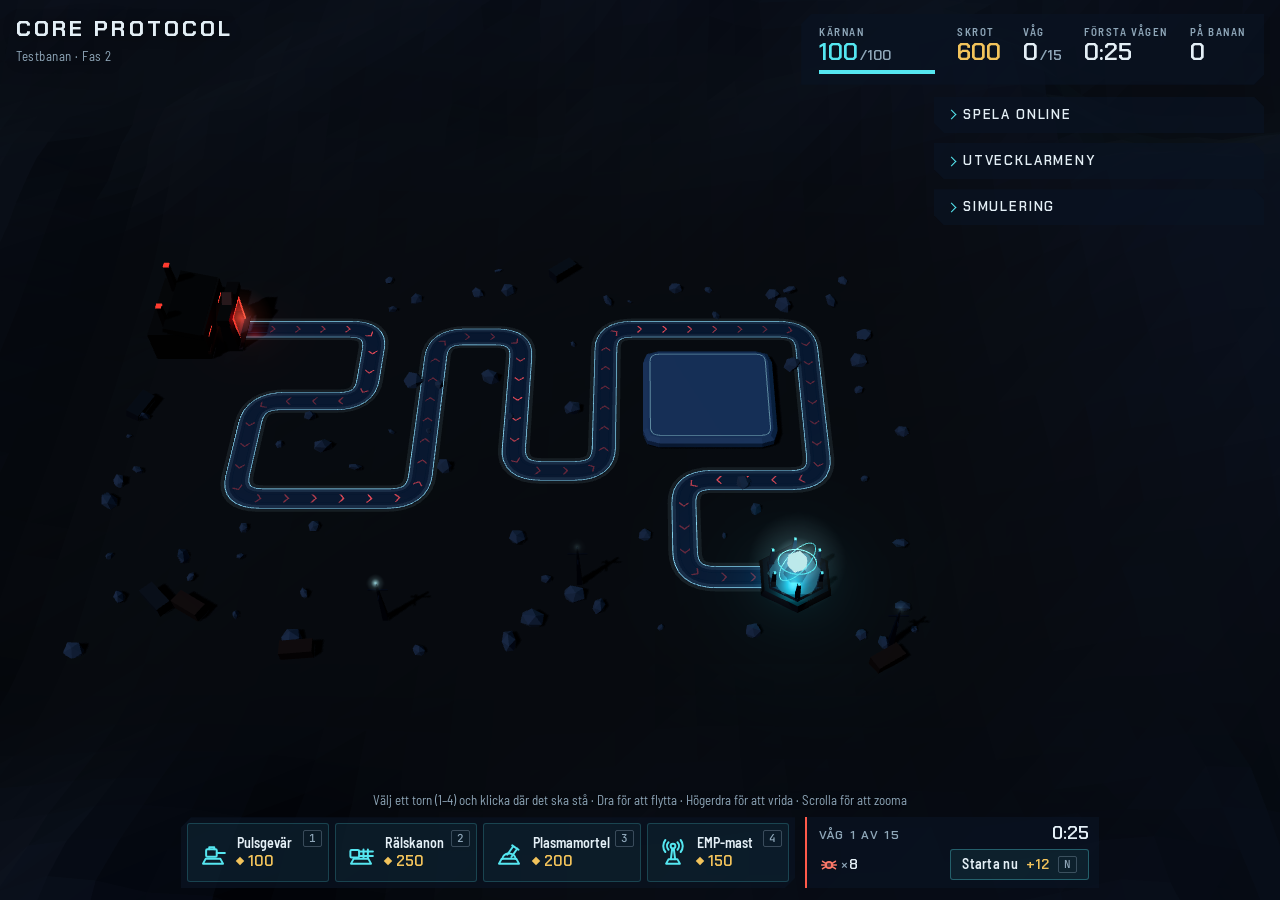
==== core-protocol.html @ 1d3fe287 "Fas 2: onlinespel och fri placering Den byggda webbversionen av Core Protocol, fas 2: spela samma ma" ====
<!doctype html>
<html lang="sv">
  <head>
    <meta charset="utf-8" />
    <meta name="viewport" content="width=device-width, initial-scale=1, viewport-fit=cover" />
    <title>Core Protocol</title>
    <meta name="claude:viewport-fit-sides" content="cover" />
    <meta name="description" content="Core Protocol – sci-fi tower defense i webbläsaren. Fas 2: spela samma match med vänner över internet." />
    <link rel="preconnect" href="https://fonts.googleapis.com" />
    <link rel="preconnect" href="https://fonts.gstatic.com" crossorigin />
    <link
      rel="stylesheet"
      href="https://fonts.googleapis.com/css2?family=Barlow+Semi+Condensed:wght@400;500;600&family=Chakra+Petch:wght@500;600;700&family=JetBrains+Mono:wght@400;500&display=swap"
    />
    <script type="module" crossorigin>var e=Object.defineProperty,t=(e,t,n)=>()=>{if(n)throw n[0];try{return e&&(t=e(e=0)),t}catch(e){throw n=[e],e}},n=(t,n)=>{let r={};for(var i in t)e(r,i,{get:t[i],enumerable:!0});return n||e(r,Symbol.toStringTag,{value:`Module`}),r};(function(){let e=document.createElement(`link`).relList;if(e&&e.supports&&e.supports(`modulepreload`))return;for(let e of document.querySelectorAll(`link[rel="modulepreload"]`))n(e);new MutationObserver(e=>{for(let t of e)if(t.type===`childList`)for(let e of t.addedNodes)e.tagName===`LINK`&&e.rel===`modulepreload`&&n(e)}).observe(document,{childList:!0,subtree:!0});function t(e){let t={};return e.integrity&&(t.integrity=e.integrity),e.referrerPolicy&&(t.referrerPolicy=e.referrerPolicy),t.credentials=e.crossOrigin===`use-credentials`?`include`:e.crossOrigin===`anonymous`?`omit`:`same-origin`,t}function n(e){if(e.ep)return;e.ep=!0;let n=t(e);fetch(e.href,n)}})();var r=1e3,i=1001,a=1002,o=1003,s=1004,c=1005,l=1006,u=1007,d=1008,f=1009,p=1010,m=1011,h=1012,g=1013,_=1014,v=1015,y=1016,b=1017,x=1018,S=1020,C=35902,w=35899,T=1021,E=1022,D=1023,O=1026,k=1027,A=1028,j=1029,M=1030,N=1031,P=1033,F=33776,I=33777,ee=33778,L=33779,te=35840,ne=35841,re=35842,ie=35843,ae=36196,R=37492,oe=37496,se=37488,ce=37489,le=37490,ue=37491,de=37808,fe=37809,pe=37810,me=37811,he=37812,ge=37813,_e=37814,ve=37815,ye=37816,be=37817,xe=37818,Se=37819,Ce=37820,we=37821,Te=36492,Ee=36494,De=36495,Oe=36283,ke=36284,z=36285,Ae=36286,je=2300,Me=2301,B=2302,Ne=2303,V=2400,Pe=2401,Fe=2402,Ie=3200,Le=`srgb`,Re=`srgb-linear`,ze=`linear`,Be=`srgb`,Ve=7680,He=35044,Ue=35048,We=2e3;function Ge(e){for(let t=e.length-1;t>=0;--t)if(e[t]>=65535)return!0;return!1}function Ke(e){return ArrayBuffer.isView(e)&&!(e instanceof DataView)}function qe(e){return document.createElementNS(`http://www.w3.org/1999/xhtml`,e)}function Je(){let e=qe(`canvas`);return e.style.display=`block`,e}var Ye={};function Xe(...e){let t=`THREE.`+e.shift();console.log(t,...e)}function Ze(e){let t=e[0];if(typeof t==`string`&&t.startsWith(`TSL:`)){let t=e[1];t&&t.isStackTrace?e[0]+=` `+t.getLocation():e[1]=`Stack trace not available. Enable "THREE.Node.captureStackTrace" to capture stack traces.`}return e}function H(...e){e=Ze(e);let t=`THREE.`+e.shift();{let n=e[0];n&&n.isStackTrace?console.warn(n.getError(t)):console.warn(t,...e)}}function U(...e){e=Ze(e);let t=`THREE.`+e.shift();{let n=e[0];n&&n.isStackTrace?console.error(n.getError(t)):console.error(t,...e)}}function Qe(...e){let t=e.join(` `);t in Ye||(Ye[t]=!0,H(...e))}function $e(e,t,n){return new Promise(function(r,i){function a(){switch(e.clientWaitSync(t,e.SYNC_FLUSH_COMMANDS_BIT,0)){case e.WAIT_FAILED:i();break;case e.TIMEOUT_EXPIRED:setTimeout(a,n);break;default:r()}}setTimeout(a,n)})}var et={0:1,2:6,4:7,3:5,1:0,6:2,7:4,5:3},tt=class{addEventListener(e,t){this._listeners===void 0&&(this._listeners={});let n=this._listeners;n[e]===void 0&&(n[e]=[]),n[e].indexOf(t)===-1&&n[e].push(t)}hasEventListener(e,t){let n=this._listeners;return n!==void 0&&n[e]!==void 0&&n[e].indexOf(t)!==-1}removeEventListener(e,t){let n=this._listeners;if(n===void 0)return;let r=n[e];if(r!==void 0){let e=r.indexOf(t);e!==-1&&r.splice(e,1)}}dispatchEvent(e){let t=this._listeners;if(t===void 0)return;let n=t[e.type];if(n!==void 0){e.target=this;let t=n.slice(0);for(let n=0,r=t.length;n<r;n++)t[n].call(this,e);e.target=null}}},nt=`00.01.02.03.04.05.06.07.08.09.0a.0b.0c.0d.0e.0f.10.11.12.13.14.15.16.17.18.19.1a.1b.1c.1d.1e.1f.20.21.22.23.24.25.26.27.28.29.2a.2b.2c.2d.2e.2f.30.31.32.33.34.35.36.37.38.39.3a.3b.3c.3d.3e.3f.40.41.42.43.44.45.46.47.48.49.4a.4b.4c.4d.4e.4f.50.51.52.53.54.55.56.57.58.59.5a.5b.5c.5d.5e.5f.60.61.62.63.64.65.66.67.68.69.6a.6b.6c.6d.6e.6f.70.71.72.73.74.75.76.77.78.79.7a.7b.7c.7d.7e.7f.80.81.82.83.84.85.86.87.88.89.8a.8b.8c.8d.8e.8f.90.91.92.93.94.95.96.97.98.99.9a.9b.9c.9d.9e.9f.a0.a1.a2.a3.a4.a5.a6.a7.a8.a9.aa.ab.ac.ad.ae.af.b0.b1.b2.b3.b4.b5.b6.b7.b8.b9.ba.bb.bc.bd.be.bf.c0.c1.c2.c3.c4.c5.c6.c7.c8.c9.ca.cb.cc.cd.ce.cf.d0.d1.d2.d3.d4.d5.d6.d7.d8.d9.da.db.dc.dd.de.df.e0.e1.e2.e3.e4.e5.e6.e7.e8.e9.ea.eb.ec.ed.ee.ef.f0.f1.f2.f3.f4.f5.f6.f7.f8.f9.fa.fb.fc.fd.fe.ff`.split(`.`),rt=1234567,it=Math.PI/180,at=180/Math.PI;function ot(){let e=Math.random()*4294967295|0,t=Math.random()*4294967295|0,n=Math.random()*4294967295|0,r=Math.random()*4294967295|0;return(nt[e&255]+nt[e>>8&255]+nt[e>>16&255]+nt[e>>24&255]+`-`+nt[t&255]+nt[t>>8&255]+`-`+nt[t>>16&15|64]+nt[t>>24&255]+`-`+nt[n&63|128]+nt[n>>8&255]+`-`+nt[n>>16&255]+nt[n>>24&255]+nt[r&255]+nt[r>>8&255]+nt[r>>16&255]+nt[r>>24&255]).toLowerCase()}function st(e,t,n){return Math.max(t,Math.min(n,e))}function ct(e,t){return(e%t+t)%t}function lt(e,t,n,r,i){return r+(e-t)*(i-r)/(n-t)}function ut(e,t,n){return e===t?0:(n-e)/(t-e)}function dt(e,t,n){return(1-n)*e+n*t}function ft(e,t,n,r){return dt(e,t,1-Math.exp(-n*r))}function pt(e,t=1){return t-Math.abs(ct(e,t*2)-t)}function mt(e,t,n){return e<=t?0:e>=n?1:(e=(e-t)/(n-t),e*e*(3-2*e))}function ht(e,t,n){return e<=t?0:e>=n?1:(e=(e-t)/(n-t),e*e*e*(e*(e*6-15)+10))}function gt(e,t){return e+Math.floor(Math.random()*(t-e+1))}function _t(e,t){return e+Math.random()*(t-e)}function vt(e){return e*(.5-Math.random())}function yt(e){e!==void 0&&(rt=e);let t=rt+=1831565813;return t=Math.imul(t^t>>>15,t|1),t^=t+Math.imul(t^t>>>7,t|61),((t^t>>>14)>>>0)/4294967296}function bt(e){return e*it}function xt(e){return e*at}function St(e){return e>0&&Number.isInteger(e)&&2**Math.round(Math.log2(e))===e}function Ct(e){return 2**Math.ceil(Math.log(e)/Math.LN2)}function wt(e){return 2**Math.floor(Math.log(e)/Math.LN2)}function Tt(e,t,n,r,i){let a=Math.cos,o=Math.sin,s=a(n/2),c=o(n/2),l=a((t+r)/2),u=o((t+r)/2),d=a((t-r)/2),f=o((t-r)/2),p=a((r-t)/2),m=o((r-t)/2);switch(i){case`XYX`:e.set(s*u,c*d,c*f,s*l);break;case`YZY`:e.set(c*f,s*u,c*d,s*l);break;case`ZXZ`:e.set(c*d,c*f,s*u,s*l);break;case`XZX`:e.set(s*u,c*m,c*p,s*l);break;case`YXY`:e.set(c*p,s*u,c*m,s*l);break;case`ZYZ`:e.set(c*m,c*p,s*u,s*l);break;default:H(`MathUtils: .setQuaternionFromProperEuler() encountered an unknown order: `+i)}}function Et(e,t){switch(t.constructor){case Float32Array:return e;case Uint32Array:return e/4294967295;case Uint16Array:return e/65535;case Uint8Array:case Uint8ClampedArray:return e/255;case Int32Array:return Math.max(e/2147483647,-1);case Int16Array:return Math.max(e/32767,-1);case Int8Array:return Math.max(e/127,-1);default:throw Error(`THREE.MathUtils: Invalid component type.`)}}function Dt(e,t){switch(t.constructor){case Float32Array:return e;case Uint32Array:return Math.round(e*4294967295);case Uint16Array:return Math.round(e*65535);case Uint8Array:case Uint8ClampedArray:return Math.round(e*255);case Int32Array:return Math.round(e*2147483647);case Int16Array:return Math.round(e*32767);case Int8Array:return Math.round(e*127);default:throw Error(`THREE.MathUtils: Invalid component type.`)}}var Ot={DEG2RAD:it,RAD2DEG:at,generateUUID:ot,clamp:st,euclideanModulo:ct,mapLinear:lt,inverseLerp:ut,lerp:dt,damp:ft,pingpong:pt,smoothstep:mt,smootherstep:ht,randInt:gt,randFloat:_t,randFloatSpread:vt,seededRandom:yt,degToRad:bt,radToDeg:xt,isPowerOfTwo:St,ceilPowerOfTwo:Ct,floorPowerOfTwo:wt,setQuaternionFromProperEuler:Tt,normalize:Dt,denormalize:Et},W=class e{static{e.prototype.isVector2=!0}constructor(e=0,t=0){this.x=e,this.y=t}get width(){return this.x}set width(e){this.x=e}get height(){return this.y}set height(e){this.y=e}set(e,t){return this.x=e,this.y=t,this}setScalar(e){return this.x=e,this.y=e,this}setX(e){return this.x=e,this}setY(e){return this.y=e,this}setComponent(e,t){switch(e){case 0:this.x=t;break;case 1:this.y=t;break;default:throw Error(`THREE.Vector2: index is out of range: `+e)}return this}getComponent(e){switch(e){case 0:return this.x;case 1:return this.y;default:throw Error(`THREE.Vector2: index is out of range: `+e)}}clone(){return new this.constructor(this.x,this.y)}copy(e){return this.x=e.x,this.y=e.y,this}add(e){return this.x+=e.x,this.y+=e.y,this}addScalar(e){return this.x+=e,this.y+=e,this}addVectors(e,t){return this.x=e.x+t.x,this.y=e.y+t.y,this}addScaledVector(e,t){return this.x+=e.x*t,this.y+=e.y*t,this}sub(e){return this.x-=e.x,this.y-=e.y,this}subScalar(e){return this.x-=e,this.y-=e,this}subVectors(e,t){return this.x=e.x-t.x,this.y=e.y-t.y,this}multiply(e){return this.x*=e.x,this.y*=e.y,this}multiplyScalar(e){return this.x*=e,this.y*=e,this}divide(e){return this.x/=e.x,this.y/=e.y,this}divideScalar(e){return this.multiplyScalar(1/e)}applyMatrix3(e){let t=this.x,n=this.y,r=e.elements;return this.x=r[0]*t+r[3]*n+r[6],this.y=r[1]*t+r[4]*n+r[7],this}min(e){return this.x=Math.min(this.x,e.x),this.y=Math.min(this.y,e.y),this}max(e){return this.x=Math.max(this.x,e.x),this.y=Math.max(this.y,e.y),this}clamp(e,t){return this.x=st(this.x,e.x,t.x),this.y=st(this.y,e.y,t.y),this}clampScalar(e,t){return this.x=st(this.x,e,t),this.y=st(this.y,e,t),this}clampLength(e,t){let n=this.length();return this.divideScalar(n||1).multiplyScalar(st(n,e,t))}floor(){return this.x=Math.floor(this.x),this.y=Math.floor(this.y),this}ceil(){return this.x=Math.ceil(this.x),this.y=Math.ceil(this.y),this}round(){return this.x=Math.round(this.x),this.y=Math.round(this.y),this}roundToZero(){return this.x=Math.trunc(this.x),this.y=Math.trunc(this.y),this}negate(){return this.x=-this.x,this.y=-this.y,this}dot(e){return this.x*e.x+this.y*e.y}cross(e){return this.x*e.y-this.y*e.x}lengthSq(){return this.x*this.x+this.y*this.y}length(){return Math.sqrt(this.x*this.x+this.y*this.y)}manhattanLength(){return Math.abs(this.x)+Math.abs(this.y)}normalize(){return this.divideScalar(this.length()||1)}angle(){return Math.atan2(-this.y,-this.x)+Math.PI}angleTo(e){let t=Math.sqrt(this.lengthSq()*e.lengthSq());if(t===0)return Math.PI/2;let n=this.dot(e)/t;return Math.acos(st(n,-1,1))}distanceTo(e){return Math.sqrt(this.distanceToSquared(e))}distanceToSquared(e){let t=this.x-e.x,n=this.y-e.y;return t*t+n*n}manhattanDistanceTo(e){return Math.abs(this.x-e.x)+Math.abs(this.y-e.y)}setLength(e){return this.normalize().multiplyScalar(e)}lerp(e,t){return this.x+=(e.x-this.x)*t,this.y+=(e.y-this.y)*t,this}lerpVectors(e,t,n){return this.x=e.x+(t.x-e.x)*n,this.y=e.y+(t.y-e.y)*n,this}equals(e){return e.x===this.x&&e.y===this.y}fromArray(e,t=0){return this.x=e[t],this.y=e[t+1],this}toArray(e=[],t=0){return e[t]=this.x,e[t+1]=this.y,e}fromBufferAttribute(e,t){return this.x=e.getX(t),this.y=e.getY(t),this}rotateAround(e,t){let n=Math.cos(t),r=Math.sin(t),i=this.x-e.x,a=this.y-e.y;return this.x=i*n-a*r+e.x,this.y=i*r+a*n+e.y,this}random(){return this.x=Math.random(),this.y=Math.random(),this}*[Symbol.iterator](){yield this.x,yield this.y}},kt=class{constructor(e=0,t=0,n=0,r=1){this.isQuaternion=!0,this._x=e,this._y=t,this._z=n,this._w=r}static slerpFlat(e,t,n,r,i,a,o){let s=n[r+0],c=n[r+1],l=n[r+2],u=n[r+3],d=i[a+0],f=i[a+1],p=i[a+2],m=i[a+3];if(u!==m||s!==d||c!==f||l!==p){let e=s*d+c*f+l*p+u*m;e<0&&(d=-d,f=-f,p=-p,m=-m,e=-e);let t=1-o;if(e<.9995){let n=Math.acos(e),r=Math.sin(n);t=Math.sin(t*n)/r,o=Math.sin(o*n)/r,s=s*t+d*o,c=c*t+f*o,l=l*t+p*o,u=u*t+m*o}else{s=s*t+d*o,c=c*t+f*o,l=l*t+p*o,u=u*t+m*o;let e=1/Math.sqrt(s*s+c*c+l*l+u*u);s*=e,c*=e,l*=e,u*=e}}e[t]=s,e[t+1]=c,e[t+2]=l,e[t+3]=u}static multiplyQuaternionsFlat(e,t,n,r,i,a){let o=n[r],s=n[r+1],c=n[r+2],l=n[r+3],u=i[a],d=i[a+1],f=i[a+2],p=i[a+3];return e[t]=o*p+l*u+s*f-c*d,e[t+1]=s*p+l*d+c*u-o*f,e[t+2]=c*p+l*f+o*d-s*u,e[t+3]=l*p-o*u-s*d-c*f,e}get x(){return this._x}set x(e){this._x=e,this._onChangeCallback()}get y(){return this._y}set y(e){this._y=e,this._onChangeCallback()}get z(){return this._z}set z(e){this._z=e,this._onChangeCallback()}get w(){return this._w}set w(e){this._w=e,this._onChangeCallback()}set(e,t,n,r){return this._x=e,this._y=t,this._z=n,this._w=r,this._onChangeCallback(),this}clone(){return new this.constructor(this._x,this._y,this._z,this._w)}copy(e){return this._x=e.x,this._y=e.y,this._z=e.z,this._w=e.w,this._onChangeCallback(),this}setFromEuler(e,t=!0){let n=e._x,r=e._y,i=e._z,a=e._order,o=Math.cos,s=Math.sin,c=o(n/2),l=o(r/2),u=o(i/2),d=s(n/2),f=s(r/2),p=s(i/2);switch(a){case`XYZ`:this._x=d*l*u+c*f*p,this._y=c*f*u-d*l*p,this._z=c*l*p+d*f*u,this._w=c*l*u-d*f*p;break;case`YXZ`:this._x=d*l*u+c*f*p,this._y=c*f*u-d*l*p,this._z=c*l*p-d*f*u,this._w=c*l*u+d*f*p;break;case`ZXY`:this._x=d*l*u-c*f*p,this._y=c*f*u+d*l*p,this._z=c*l*p+d*f*u,this._w=c*l*u-d*f*p;break;case`ZYX`:this._x=d*l*u-c*f*p,this._y=c*f*u+d*l*p,this._z=c*l*p-d*f*u,this._w=c*l*u+d*f*p;break;case`YZX`:this._x=d*l*u+c*f*p,this._y=c*f*u+d*l*p,this._z=c*l*p-d*f*u,this._w=c*l*u-d*f*p;break;case`XZY`:this._x=d*l*u-c*f*p,this._y=c*f*u-d*l*p,this._z=c*l*p+d*f*u,this._w=c*l*u+d*f*p;break;default:H(`Quaternion: .setFromEuler() encountered an unknown order: `+a)}return t===!0&&this._onChangeCallback(),this}setFromAxisAngle(e,t){let n=t/2,r=Math.sin(n);return this._x=e.x*r,this._y=e.y*r,this._z=e.z*r,this._w=Math.cos(n),this._onChangeCallback(),this}setFromRotationMatrix(e){let t=e.elements,n=t[0],r=t[4],i=t[8],a=t[1],o=t[5],s=t[9],c=t[2],l=t[6],u=t[10],d=n+o+u;if(d>0){let e=.5/Math.sqrt(d+1);this._w=.25/e,this._x=(l-s)*e,this._y=(i-c)*e,this._z=(a-r)*e}else if(n>o&&n>u){let e=2*Math.sqrt(1+n-o-u);this._w=(l-s)/e,this._x=.25*e,this._y=(r+a)/e,this._z=(i+c)/e}else if(o>u){let e=2*Math.sqrt(1+o-n-u);this._w=(i-c)/e,this._x=(r+a)/e,this._y=.25*e,this._z=(s+l)/e}else{let e=2*Math.sqrt(1+u-n-o);this._w=(a-r)/e,this._x=(i+c)/e,this._y=(s+l)/e,this._z=.25*e}return this._onChangeCallback(),this}setFromUnitVectors(e,t){let n=e.dot(t)+1;return n<1e-8?(n=0,Math.abs(e.x)>Math.abs(e.z)?(this._x=-e.y,this._y=e.x,this._z=0,this._w=n):(this._x=0,this._y=-e.z,this._z=e.y,this._w=n)):(this._x=e.y*t.z-e.z*t.y,this._y=e.z*t.x-e.x*t.z,this._z=e.x*t.y-e.y*t.x,this._w=n),this.normalize()}angleTo(e){return 2*Math.acos(Math.abs(st(this.dot(e),-1,1)))}rotateTowards(e,t){let n=this.angleTo(e);if(n===0)return this;let r=Math.min(1,t/n);return this.slerp(e,r),this}identity(){return this.set(0,0,0,1)}invert(){return this.conjugate()}conjugate(){return this._x*=-1,this._y*=-1,this._z*=-1,this._onChangeCallback(),this}dot(e){return this._x*e._x+this._y*e._y+this._z*e._z+this._w*e._w}lengthSq(){return this._x*this._x+this._y*this._y+this._z*this._z+this._w*this._w}length(){return Math.sqrt(this._x*this._x+this._y*this._y+this._z*this._z+this._w*this._w)}normalize(){let e=this.length();return e===0?(this._x=0,this._y=0,this._z=0,this._w=1):(e=1/e,this._x*=e,this._y*=e,this._z*=e,this._w*=e),this._onChangeCallback(),this}multiply(e){return this.multiplyQuaternions(this,e)}premultiply(e){return this.multiplyQuaternions(e,this)}multiplyQuaternions(e,t){let n=e._x,r=e._y,i=e._z,a=e._w,o=t._x,s=t._y,c=t._z,l=t._w;return this._x=n*l+a*o+r*c-i*s,this._y=r*l+a*s+i*o-n*c,this._z=i*l+a*c+n*s-r*o,this._w=a*l-n*o-r*s-i*c,this._onChangeCallback(),this}slerp(e,t){let n=e._x,r=e._y,i=e._z,a=e._w,o=this.dot(e);o<0&&(n=-n,r=-r,i=-i,a=-a,o=-o);let s=1-t;if(o<.9995){let e=Math.acos(o),c=Math.sin(e);s=Math.sin(s*e)/c,t=Math.sin(t*e)/c,this._x=this._x*s+n*t,this._y=this._y*s+r*t,this._z=this._z*s+i*t,this._w=this._w*s+a*t,this._onChangeCallback()}else this._x=this._x*s+n*t,this._y=this._y*s+r*t,this._z=this._z*s+i*t,this._w=this._w*s+a*t,this.normalize();return this}slerpQuaternions(e,t,n){return this.copy(e).slerp(t,n)}random(){let e=2*Math.PI*Math.random(),t=2*Math.PI*Math.random(),n=Math.random(),r=Math.sqrt(1-n),i=Math.sqrt(n);return this.set(r*Math.sin(e),r*Math.cos(e),i*Math.sin(t),i*Math.cos(t))}equals(e){return e._x===this._x&&e._y===this._y&&e._z===this._z&&e._w===this._w}fromArray(e,t=0){return this._x=e[t],this._y=e[t+1],this._z=e[t+2],this._w=e[t+3],this._onChangeCallback(),this}toArray(e=[],t=0){return e[t]=this._x,e[t+1]=this._y,e[t+2]=this._z,e[t+3]=this._w,e}fromBufferAttribute(e,t){return this._x=e.getX(t),this._y=e.getY(t),this._z=e.getZ(t),this._w=e.getW(t),this._onChangeCallback(),this}toJSON(){return this.toArray()}_onChange(e){return this._onChangeCallback=e,this}_onChangeCallback(){}*[Symbol.iterator](){yield this._x,yield this._y,yield this._z,yield this._w}},G=class e{static{e.prototype.isVector3=!0}constructor(e=0,t=0,n=0){this.x=e,this.y=t,this.z=n}set(e,t,n){return n===void 0&&(n=this.z),this.x=e,this.y=t,this.z=n,this}setScalar(e){return this.x=e,this.y=e,this.z=e,this}setX(e){return this.x=e,this}setY(e){return this.y=e,this}setZ(e){return this.z=e,this}setComponent(e,t){switch(e){case 0:this.x=t;break;case 1:this.y=t;break;case 2:this.z=t;break;default:throw Error(`THREE.Vector3: index is out of range: `+e)}return this}getComponent(e){switch(e){case 0:return this.x;case 1:return this.y;case 2:return this.z;default:throw Error(`THREE.Vector3: index is out of range: `+e)}}clone(){return new this.constructor(this.x,this.y,this.z)}copy(e){return this.x=e.x,this.y=e.y,this.z=e.z,this}add(e){return this.x+=e.x,this.y+=e.y,this.z+=e.z,this}addScalar(e){return this.x+=e,this.y+=e,this.z+=e,this}addVectors(e,t){return this.x=e.x+t.x,this.y=e.y+t.y,this.z=e.z+t.z,this}addScaledVector(e,t){return this.x+=e.x*t,this.y+=e.y*t,this.z+=e.z*t,this}sub(e){return this.x-=e.x,this.y-=e.y,this.z-=e.z,this}subScalar(e){return this.x-=e,this.y-=e,this.z-=e,this}subVectors(e,t){return this.x=e.x-t.x,this.y=e.y-t.y,this.z=e.z-t.z,this}multiply(e){return this.x*=e.x,this.y*=e.y,this.z*=e.z,this}multiplyScalar(e){return this.x*=e,this.y*=e,this.z*=e,this}multiplyVectors(e,t){return this.x=e.x*t.x,this.y=e.y*t.y,this.z=e.z*t.z,this}applyEuler(e){return this.applyQuaternion(jt.setFromEuler(e))}applyAxisAngle(e,t){return this.applyQuaternion(jt.setFromAxisAngle(e,t))}applyMatrix3(e){let t=this.x,n=this.y,r=this.z,i=e.elements;return this.x=i[0]*t+i[3]*n+i[6]*r,this.y=i[1]*t+i[4]*n+i[7]*r,this.z=i[2]*t+i[5]*n+i[8]*r,this}applyNormalMatrix(e){return this.applyMatrix3(e).normalize()}applyMatrix4(e){let t=this.x,n=this.y,r=this.z,i=e.elements,a=1/(i[3]*t+i[7]*n+i[11]*r+i[15]);return this.x=(i[0]*t+i[4]*n+i[8]*r+i[12])*a,this.y=(i[1]*t+i[5]*n+i[9]*r+i[13])*a,this.z=(i[2]*t+i[6]*n+i[10]*r+i[14])*a,this}applyQuaternion(e){let t=this.x,n=this.y,r=this.z,i=e.x,a=e.y,o=e.z,s=e.w,c=2*(a*r-o*n),l=2*(o*t-i*r),u=2*(i*n-a*t);return this.x=t+s*c+a*u-o*l,this.y=n+s*l+o*c-i*u,this.z=r+s*u+i*l-a*c,this}project(e){return this.applyMatrix4(e.matrixWorldInverse).applyMatrix4(e.projectionMatrix)}unproject(e){return this.applyMatrix4(e.projectionMatrixInverse).applyMatrix4(e.matrixWorld)}transformDirection(e){let t=this.x,n=this.y,r=this.z,i=e.elements;return this.x=i[0]*t+i[4]*n+i[8]*r,this.y=i[1]*t+i[5]*n+i[9]*r,this.z=i[2]*t+i[6]*n+i[10]*r,this.normalize()}divide(e){return this.x/=e.x,this.y/=e.y,this.z/=e.z,this}divideScalar(e){return this.multiplyScalar(1/e)}min(e){return this.x=Math.min(this.x,e.x),this.y=Math.min(this.y,e.y),this.z=Math.min(this.z,e.z),this}max(e){return this.x=Math.max(this.x,e.x),this.y=Math.max(this.y,e.y),this.z=Math.max(this.z,e.z),this}clamp(e,t){return this.x=st(this.x,e.x,t.x),this.y=st(this.y,e.y,t.y),this.z=st(this.z,e.z,t.z),this}clampScalar(e,t){return this.x=st(this.x,e,t),this.y=st(this.y,e,t),this.z=st(this.z,e,t),this}clampLength(e,t){let n=this.length();return this.divideScalar(n||1).multiplyScalar(st(n,e,t))}floor(){return this.x=Math.floor(this.x),this.y=Math.floor(this.y),this.z=Math.floor(this.z),this}ceil(){return this.x=Math.ceil(this.x),this.y=Math.ceil(this.y),this.z=Math.ceil(this.z),this}round(){return this.x=Math.round(this.x),this.y=Math.round(this.y),this.z=Math.round(this.z),this}roundToZero(){return this.x=Math.trunc(this.x),this.y=Math.trunc(this.y),this.z=Math.trunc(this.z),this}negate(){return this.x=-this.x,this.y=-this.y,this.z=-this.z,this}dot(e){return this.x*e.x+this.y*e.y+this.z*e.z}lengthSq(){return this.x*this.x+this.y*this.y+this.z*this.z}length(){return Math.sqrt(this.x*this.x+this.y*this.y+this.z*this.z)}manhattanLength(){return Math.abs(this.x)+Math.abs(this.y)+Math.abs(this.z)}normalize(){return this.divideScalar(this.length()||1)}setLength(e){return this.normalize().multiplyScalar(e)}lerp(e,t){return this.x+=(e.x-this.x)*t,this.y+=(e.y-this.y)*t,this.z+=(e.z-this.z)*t,this}lerpVectors(e,t,n){return this.x=e.x+(t.x-e.x)*n,this.y=e.y+(t.y-e.y)*n,this.z=e.z+(t.z-e.z)*n,this}cross(e){return this.crossVectors(this,e)}crossVectors(e,t){let n=e.x,r=e.y,i=e.z,a=t.x,o=t.y,s=t.z;return this.x=r*s-i*o,this.y=i*a-n*s,this.z=n*o-r*a,this}projectOnVector(e){let t=e.lengthSq();if(t===0)return this.set(0,0,0);let n=e.dot(this)/t;return this.copy(e).multiplyScalar(n)}projectOnPlane(e){return At.copy(this).projectOnVector(e),this.sub(At)}reflect(e){return this.sub(At.copy(e).multiplyScalar(2*this.dot(e)))}angleTo(e){let t=Math.sqrt(this.lengthSq()*e.lengthSq());if(t===0)return Math.PI/2;let n=this.dot(e)/t;return Math.acos(st(n,-1,1))}distanceTo(e){return Math.sqrt(this.distanceToSquared(e))}distanceToSquared(e){let t=this.x-e.x,n=this.y-e.y,r=this.z-e.z;return t*t+n*n+r*r}manhattanDistanceTo(e){return Math.abs(this.x-e.x)+Math.abs(this.y-e.y)+Math.abs(this.z-e.z)}setFromSpherical(e){return this.setFromSphericalCoords(e.radius,e.phi,e.theta)}setFromSphericalCoords(e,t,n){let r=Math.sin(t)*e;return this.x=r*Math.sin(n),this.y=Math.cos(t)*e,this.z=r*Math.cos(n),this}setFromCylindrical(e){return this.setFromCylindricalCoords(e.radius,e.theta,e.y)}setFromCylindricalCoords(e,t,n){return this.x=e*Math.sin(t),this.y=n,this.z=e*Math.cos(t),this}setFromMatrixPosition(e){let t=e.elements;return this.x=t[12],this.y=t[13],this.z=t[14],this}setFromMatrixScale(e){let t=this.setFromMatrixColumn(e,0).length(),n=this.setFromMatrixColumn(e,1).length(),r=this.setFromMatrixColumn(e,2).length();return this.x=t,this.y=n,this.z=r,this}setFromMatrixColumn(e,t){return this.fromArray(e.elements,t*4)}setFromMatrix3Column(e,t){return this.fromArray(e.elements,t*3)}setFromEuler(e){return this.x=e._x,this.y=e._y,this.z=e._z,this}setFromColor(e){return this.x=e.r,this.y=e.g,this.z=e.b,this}equals(e){return e.x===this.x&&e.y===this.y&&e.z===this.z}fromArray(e,t=0){return this.x=e[t],this.y=e[t+1],this.z=e[t+2],this}toArray(e=[],t=0){return e[t]=this.x,e[t+1]=this.y,e[t+2]=this.z,e}fromBufferAttribute(e,t){return this.x=e.getX(t),this.y=e.getY(t),this.z=e.getZ(t),this}random(){return this.x=Math.random(),this.y=Math.random(),this.z=Math.random(),this}randomDirection(){let e=Math.random()*Math.PI*2,t=Math.random()*2-1,n=Math.sqrt(1-t*t);return this.x=n*Math.cos(e),this.y=t,this.z=n*Math.sin(e),this}*[Symbol.iterator](){yield this.x,yield this.y,yield this.z}},At=new G,jt=new kt,Mt=class e{static{e.prototype.isMatrix3=!0}constructor(e,t,n,r,i,a,o,s,c){this.elements=[1,0,0,0,1,0,0,0,1],e!==void 0&&this.set(e,t,n,r,i,a,o,s,c)}set(e,t,n,r,i,a,o,s,c){let l=this.elements;return l[0]=e,l[1]=r,l[2]=o,l[3]=t,l[4]=i,l[5]=s,l[6]=n,l[7]=a,l[8]=c,this}identity(){return this.set(1,0,0,0,1,0,0,0,1),this}copy(e){let t=this.elements,n=e.elements;return t[0]=n[0],t[1]=n[1],t[2]=n[2],t[3]=n[3],t[4]=n[4],t[5]=n[5],t[6]=n[6],t[7]=n[7],t[8]=n[8],this}extractBasis(e,t,n){return e.setFromMatrix3Column(this,0),t.setFromMatrix3Column(this,1),n.setFromMatrix3Column(this,2),this}setFromMatrix4(e){let t=e.elements;return this.set(t[0],t[4],t[8],t[1],t[5],t[9],t[2],t[6],t[10]),this}multiply(e){return this.multiplyMatrices(this,e)}premultiply(e){return this.multiplyMatrices(e,this)}multiplyMatrices(e,t){let n=e.elements,r=t.elements,i=this.elements,a=n[0],o=n[3],s=n[6],c=n[1],l=n[4],u=n[7],d=n[2],f=n[5],p=n[8],m=r[0],h=r[3],g=r[6],_=r[1],v=r[4],y=r[7],b=r[2],x=r[5],S=r[8];return i[0]=a*m+o*_+s*b,i[3]=a*h+o*v+s*x,i[6]=a*g+o*y+s*S,i[1]=c*m+l*_+u*b,i[4]=c*h+l*v+u*x,i[7]=c*g+l*y+u*S,i[2]=d*m+f*_+p*b,i[5]=d*h+f*v+p*x,i[8]=d*g+f*y+p*S,this}multiplyScalar(e){let t=this.elements;return t[0]*=e,t[3]*=e,t[6]*=e,t[1]*=e,t[4]*=e,t[7]*=e,t[2]*=e,t[5]*=e,t[8]*=e,this}determinant(){let e=this.elements,t=e[0],n=e[1],r=e[2],i=e[3],a=e[4],o=e[5],s=e[6],c=e[7],l=e[8];return t*a*l-t*o*c-n*i*l+n*o*s+r*i*c-r*a*s}invert(){let e=this.elements,t=e[0],n=e[1],r=e[2],i=e[3],a=e[4],o=e[5],s=e[6],c=e[7],l=e[8],u=l*a-o*c,d=o*s-l*i,f=c*i-a*s,p=t*u+n*d+r*f;if(p===0)return this.set(0,0,0,0,0,0,0,0,0);let m=1/p;return e[0]=u*m,e[1]=(r*c-l*n)*m,e[2]=(o*n-r*a)*m,e[3]=d*m,e[4]=(l*t-r*s)*m,e[5]=(r*i-o*t)*m,e[6]=f*m,e[7]=(n*s-c*t)*m,e[8]=(a*t-n*i)*m,this}transpose(){let e,t=this.elements;return e=t[1],t[1]=t[3],t[3]=e,e=t[2],t[2]=t[6],t[6]=e,e=t[5],t[5]=t[7],t[7]=e,this}getNormalMatrix(e){return this.setFromMatrix4(e).invert().transpose()}transposeIntoArray(e){let t=this.elements;return e[0]=t[0],e[1]=t[3],e[2]=t[6],e[3]=t[1],e[4]=t[4],e[5]=t[7],e[6]=t[2],e[7]=t[5],e[8]=t[8],this}setUvTransform(e,t,n,r,i,a,o){let s=Math.cos(i),c=Math.sin(i);return this.set(n*s,n*c,-n*(s*a+c*o)+a+e,-r*c,r*s,-r*(-c*a+s*o)+o+t,0,0,1),this}scale(e,t){return Qe(`Matrix3: .scale() is deprecated. Use .makeScale() instead.`),this.premultiply(Nt.makeScale(e,t)),this}rotate(e){return Qe(`Matrix3: .rotate() is deprecated. Use .makeRotation() instead.`),this.premultiply(Nt.makeRotation(-e)),this}translate(e,t){return Qe(`Matrix3: .translate() is deprecated. Use .makeTranslation() instead.`),this.premultiply(Nt.makeTranslation(e,t)),this}makeTranslation(e,t){return e.isVector2?this.set(1,0,e.x,0,1,e.y,0,0,1):this.set(1,0,e,0,1,t,0,0,1),this}makeRotation(e){let t=Math.cos(e),n=Math.sin(e);return this.set(t,-n,0,n,t,0,0,0,1),this}makeScale(e,t){return this.set(e,0,0,0,t,0,0,0,1),this}equals(e){let t=this.elements,n=e.elements;for(let e=0;e<9;e++)if(t[e]!==n[e])return!1;return!0}fromArray(e,t=0){for(let n=0;n<9;n++)this.elements[n]=e[n+t];return this}toArray(e=[],t=0){let n=this.elements;return e[t]=n[0],e[t+1]=n[1],e[t+2]=n[2],e[t+3]=n[3],e[t+4]=n[4],e[t+5]=n[5],e[t+6]=n[6],e[t+7]=n[7],e[t+8]=n[8],e}clone(){return new this.constructor().fromArray(this.elements)}},Nt=new Mt,Pt=new Mt().set(.4123908,.3575843,.1804808,.212639,.7151687,.0721923,.0193308,.1191948,.9505322),Ft=new Mt().set(3.2409699,-1.5373832,-.4986108,-.9692436,1.8759675,.0415551,.0556301,-.203977,1.0569715);function It(){let e={enabled:!0,workingColorSpace:Re,spaces:{},convert:function(e,t,n){return this.enabled===!1||t===n||!t||!n||(this.spaces[t].transfer===`srgb`&&(e.r=Rt(e.r),e.g=Rt(e.g),e.b=Rt(e.b)),this.spaces[t].primaries!==this.spaces[n].primaries&&(e.applyMatrix3(this.spaces[t].toXYZ),e.applyMatrix3(this.spaces[n].fromXYZ)),this.spaces[n].transfer===`srgb`&&(e.r=zt(e.r),e.g=zt(e.g),e.b=zt(e.b))),e},workingToColorSpace:function(e,t){return this.convert(e,this.workingColorSpace,t)},colorSpaceToWorking:function(e,t){return this.convert(e,t,this.workingColorSpace)},getPrimaries:function(e){return this.spaces[e].primaries},getTransfer:function(e){return e===``?ze:this.spaces[e].transfer},getToneMappingMode:function(e){return this.spaces[e].outputColorSpaceConfig.toneMappingMode||`standard`},getLuminanceCoefficients:function(e,t=this.workingColorSpace){return e.fromArray(this.spaces[t].luminanceCoefficients)},define:function(e){Object.assign(this.spaces,e)},_getMatrix:function(e,t,n){return e.copy(this.spaces[t].toXYZ).multiply(this.spaces[n].fromXYZ)},_getDrawingBufferColorSpace:function(e){return this.spaces[e].outputColorSpaceConfig.drawingBufferColorSpace},_getUnpackColorSpace:function(e=this.workingColorSpace){return this.spaces[e].workingColorSpaceConfig.unpackColorSpace},fromWorkingColorSpace:function(t,n){return Qe(`ColorManagement: .fromWorkingColorSpace() has been renamed to .workingToColorSpace().`),e.workingToColorSpace(t,n)},toWorkingColorSpace:function(t,n){return Qe(`ColorManagement: .toWorkingColorSpace() has been renamed to .colorSpaceToWorking().`),e.colorSpaceToWorking(t,n)}},t=[.64,.33,.3,.6,.15,.06],n=[.2126,.7152,.0722],r=[.3127,.329];return e.define({[Re]:{primaries:t,whitePoint:r,transfer:ze,toXYZ:Pt,fromXYZ:Ft,luminanceCoefficients:n,workingColorSpaceConfig:{unpackColorSpace:Le},outputColorSpaceConfig:{drawingBufferColorSpace:Le}},[Le]:{primaries:t,whitePoint:r,transfer:Be,toXYZ:Pt,fromXYZ:Ft,luminanceCoefficients:n,outputColorSpaceConfig:{drawingBufferColorSpace:Le}}}),e}var Lt=It();function Rt(e){return e<.04045?e*.0773993808:(e*.9478672986+.0521327014)**2.4}function zt(e){return e<.0031308?e*12.92:1.055*e**.41666-.055}var Bt,Vt=class{static getDataURL(e,t=`image/png`){if(/^data:/i.test(e.src)||typeof HTMLCanvasElement>`u`)return e.src;let n;if(e instanceof HTMLCanvasElement)n=e;else{Bt===void 0&&(Bt=qe(`canvas`)),Bt.width=e.width,Bt.height=e.height;let t=Bt.getContext(`2d`);e instanceof ImageData?t.putImageData(e,0,0):t.drawImage(e,0,0,e.width,e.height),n=Bt}return n.toDataURL(t)}static sRGBToLinear(e){if(typeof HTMLImageElement<`u`&&e instanceof HTMLImageElement||typeof HTMLCanvasElement<`u`&&e instanceof HTMLCanvasElement||typeof ImageBitmap<`u`&&e instanceof ImageBitmap){let t=qe(`canvas`);t.width=e.width,t.height=e.height;let n=t.getContext(`2d`);n.drawImage(e,0,0,e.width,e.height);let r=n.getImageData(0,0,e.width,e.height),i=r.data;for(let e=0;e<i.length;e++)i[e]=Rt(i[e]/255)*255;return n.putImageData(r,0,0),t}if(e.data){let t=e.data.slice(0);for(let e=0;e<t.length;e++)t instanceof Uint8Array||t instanceof Uint8ClampedArray?t[e]=Math.floor(Rt(t[e]/255)*255):t[e]=Rt(t[e]);return{data:t,width:e.width,height:e.height}}return H(`ImageUtils.sRGBToLinear(): Unsupported image type. No color space conversion applied.`),e}},Ht=0,Ut=class{constructor(e=null){this.isTextureSource=!0,Object.defineProperty(this,"id",{value:Ht++}),this.uuid=ot(),this.data=e,this.dataReady=!0,this.version=0}getSize(e){let t=this.data;return typeof HTMLVideoElement<`u`&&t instanceof HTMLVideoElement?e.set(t.videoWidth,t.videoHeight,0):typeof VideoFrame<`u`&&t instanceof VideoFrame?e.set(t.displayWidth,t.displayHeight,0):t===null?e.set(0,0,0):e.set(t.width,t.height,t.depth||0),e}set needsUpdate(e){e===!0&&this.version++}toJSON(e){let t=e===void 0||typeof e==`string`;if(!t&&e.images[this.uuid]!==void 0)return e.images[this.uuid];let n={uuid:this.uuid,url:``},r=this.data;if(r!==null){let e;if(Array.isArray(r)){e=[];for(let t=0,n=r.length;t<n;t++)r[t].isDataTexture?e.push(Wt(r[t].image)):e.push(Wt(r[t]))}else e=Wt(r);n.url=e}return t||(e.images[this.uuid]=n),n}};function Wt(e){return typeof HTMLImageElement<`u`&&e instanceof HTMLImageElement||typeof HTMLCanvasElement<`u`&&e instanceof HTMLCanvasElement||typeof ImageBitmap<`u`&&e instanceof ImageBitmap?Vt.getDataURL(e):e.data?{data:Array.from(e.data),width:e.width,height:e.height,type:e.data.constructor.name}:(H(`Texture: Unable to serialize Texture.`),{})}var Gt=0,Kt=new G,qt=class e extends tt{constructor(t=e.DEFAULT_IMAGE,n=e.DEFAULT_MAPPING,r=i,a=i,o=l,s=d,c=D,u=f,p=e.DEFAULT_ANISOTROPY,m=``){super(),this.isTexture=!0,Object.defineProperty(this,"id",{value:Gt++}),this.uuid=ot(),this.name=``,this.source=new Ut(t),this.mipmaps=[],this.mapping=n,this.channel=0,this.wrapS=r,this.wrapT=a,this.magFilter=o,this.minFilter=s,this.anisotropy=p,this.format=c,this.internalFormat=null,this.type=u,this.offset=new W(0,0),this.repeat=new W(1,1),this.center=new W(0,0),this.rotation=0,this.matrixAutoUpdate=!0,this.matrix=new Mt,this.generateMipmaps=!0,this.premultiplyAlpha=!1,this.flipY=!0,this.unpackAlignment=4,this.colorSpace=m,this.userData={},this.updateRanges=[],this.version=0,this.onUpdate=null,this.renderTarget=null,this.isRenderTargetTexture=!1,this.isArrayTexture=!!(t&&t.depth&&t.depth>1),this.pmremVersion=0,this.normalized=!1}get width(){return this.source.getSize(Kt).x}get height(){return this.source.getSize(Kt).y}get depth(){return this.source.getSize(Kt).z}get image(){return this.source.data}set image(e){this.source.data=e}updateMatrix(){this.matrix.setUvTransform(this.offset.x,this.offset.y,this.repeat.x,this.repeat.y,this.rotation,this.center.x,this.center.y)}addUpdateRange(e,t){this.updateRanges.push({start:e,count:t})}clearUpdateRanges(){this.updateRanges.length=0}clone(){return new this.constructor().copy(this)}copy(e){return this.name=e.name,this.source=e.source,this.mipmaps=e.mipmaps.slice(0),this.mapping=e.mapping,this.channel=e.channel,this.wrapS=e.wrapS,this.wrapT=e.wrapT,this.magFilter=e.magFilter,this.minFilter=e.minFilter,this.anisotropy=e.anisotropy,this.format=e.format,this.internalFormat=e.internalFormat,this.type=e.type,this.normalized=e.normalized,this.offset.copy(e.offset),this.repeat.copy(e.repeat),this.center.copy(e.center),this.rotation=e.rotation,this.matrixAutoUpdate=e.matrixAutoUpdate,this.matrix.copy(e.matrix),this.generateMipmaps=e.generateMipmaps,this.premultiplyAlpha=e.premultiplyAlpha,this.flipY=e.flipY,this.unpackAlignment=e.unpackAlignment,this.colorSpace=e.colorSpace,this.renderTarget=e.renderTarget,this.isRenderTargetTexture=e.isRenderTargetTexture,this.isArrayTexture=e.isArrayTexture,this.userData=JSON.parse(JSON.stringify(e.userData)),this.needsUpdate=!0,this}setValues(e){for(let t in e){let n=e[t];if(n===void 0){H(`Texture.setValues(): parameter '${t}' has value of undefined.`);continue}let r=this[t];r===void 0?H(`Texture.setValues(): property '${t}' does not exist.`):r&&n&&r.isVector2&&n.isVector2||r&&n&&r.isVector3&&n.isVector3||r&&n&&r.isMatrix3&&n.isMatrix3?r.copy(n):this[t]=n}}toJSON(e){let t=e===void 0||typeof e==`string`;if(!t&&e.textures[this.uuid]!==void 0)return e.textures[this.uuid];let n={metadata:{version:4.7,type:`Texture`,generator:`Texture.toJSON`},uuid:this.uuid,name:this.name,image:this.source.toJSON(e).uuid,mapping:this.mapping,channel:this.channel,repeat:[this.repeat.x,this.repeat.y],offset:[this.offset.x,this.offset.y],center:[this.center.x,this.center.y],rotation:this.rotation,wrap:[this.wrapS,this.wrapT],format:this.format,internalFormat:this.internalFormat,type:this.type,normalized:this.normalized,colorSpace:this.colorSpace,minFilter:this.minFilter,magFilter:this.magFilter,anisotropy:this.anisotropy,flipY:this.flipY,generateMipmaps:this.generateMipmaps,premultiplyAlpha:this.premultiplyAlpha,unpackAlignment:this.unpackAlignment};return Object.keys(this.userData).length>0&&(n.userData=this.userData),t||(e.textures[this.uuid]=n),n}dispose(){this.dispatchEvent({type:`dispose`})}transformUv(e){if(this.mapping!==300)return e;if(e.applyMatrix3(this.matrix),e.x<0||e.x>1)switch(this.wrapS){case r:e.x-=Math.floor(e.x);break;case i:e.x=e.x<0?0:1;break;case a:Math.abs(Math.floor(e.x)%2)===1?e.x=Math.ceil(e.x)-e.x:e.x-=Math.floor(e.x)}if(e.y<0||e.y>1)switch(this.wrapT){case r:e.y-=Math.floor(e.y);break;case i:e.y=e.y<0?0:1;break;case a:Math.abs(Math.floor(e.y)%2)===1?e.y=Math.ceil(e.y)-e.y:e.y-=Math.floor(e.y)}return this.flipY&&(e.y=1-e.y),e}set needsUpdate(e){e===!0&&(this.version++,this.source.needsUpdate=!0)}set needsPMREMUpdate(e){e===!0&&this.pmremVersion++}};qt.DEFAULT_IMAGE=null,qt.DEFAULT_MAPPING=300,qt.DEFAULT_ANISOTROPY=1;var Jt=class e{static{e.prototype.isVector4=!0}constructor(e=0,t=0,n=0,r=1){this.x=e,this.y=t,this.z=n,this.w=r}get width(){return this.z}set width(e){this.z=e}get height(){return this.w}set height(e){this.w=e}set(e,t,n,r){return this.x=e,this.y=t,this.z=n,this.w=r,this}setScalar(e){return this.x=e,this.y=e,this.z=e,this.w=e,this}setX(e){return this.x=e,this}setY(e){return this.y=e,this}setZ(e){return this.z=e,this}setW(e){return this.w=e,this}setComponent(e,t){switch(e){case 0:this.x=t;break;case 1:this.y=t;break;case 2:this.z=t;break;case 3:this.w=t;break;default:throw Error(`THREE.Vector4: index is out of range: `+e)}return this}getComponent(e){switch(e){case 0:return this.x;case 1:return this.y;case 2:return this.z;case 3:return this.w;default:throw Error(`THREE.Vector4: index is out of range: `+e)}}clone(){return new this.constructor(this.x,this.y,this.z,this.w)}copy(e){return this.x=e.x,this.y=e.y,this.z=e.z,this.w=e.w===void 0?1:e.w,this}add(e){return this.x+=e.x,this.y+=e.y,this.z+=e.z,this.w+=e.w,this}addScalar(e){return this.x+=e,this.y+=e,this.z+=e,this.w+=e,this}addVectors(e,t){return this.x=e.x+t.x,this.y=e.y+t.y,this.z=e.z+t.z,this.w=e.w+t.w,this}addScaledVector(e,t){return this.x+=e.x*t,this.y+=e.y*t,this.z+=e.z*t,this.w+=e.w*t,this}sub(e){return this.x-=e.x,this.y-=e.y,this.z-=e.z,this.w-=e.w,this}subScalar(e){return this.x-=e,this.y-=e,this.z-=e,this.w-=e,this}subVectors(e,t){return this.x=e.x-t.x,this.y=e.y-t.y,this.z=e.z-t.z,this.w=e.w-t.w,this}multiply(e){return this.x*=e.x,this.y*=e.y,this.z*=e.z,this.w*=e.w,this}multiplyScalar(e){return this.x*=e,this.y*=e,this.z*=e,this.w*=e,this}applyMatrix4(e){let t=this.x,n=this.y,r=this.z,i=this.w,a=e.elements;return this.x=a[0]*t+a[4]*n+a[8]*r+a[12]*i,this.y=a[1]*t+a[5]*n+a[9]*r+a[13]*i,this.z=a[2]*t+a[6]*n+a[10]*r+a[14]*i,this.w=a[3]*t+a[7]*n+a[11]*r+a[15]*i,this}divide(e){return this.x/=e.x,this.y/=e.y,this.z/=e.z,this.w/=e.w,this}divideScalar(e){return this.multiplyScalar(1/e)}setAxisAngleFromQuaternion(e){this.w=2*Math.acos(e.w);let t=Math.sqrt(1-e.w*e.w);return t<1e-4?(this.x=1,this.y=0,this.z=0):(this.x=e.x/t,this.y=e.y/t,this.z=e.z/t),this}setAxisAngleFromRotationMatrix(e){let t,n,r,i,a=.01,o=.1,s=e.elements,c=s[0],l=s[4],u=s[8],d=s[1],f=s[5],p=s[9],m=s[2],h=s[6],g=s[10];if(Math.abs(l-d)<a&&Math.abs(u-m)<a&&Math.abs(p-h)<a){if(Math.abs(l+d)<o&&Math.abs(u+m)<o&&Math.abs(p+h)<o&&Math.abs(c+f+g-3)<o)return this.set(1,0,0,0),this;t=Math.PI;let e=(c+1)/2,s=(f+1)/2,_=(g+1)/2,v=(l+d)/4,y=(u+m)/4,b=(p+h)/4;return e>s&&e>_?e<a?(n=0,r=.707106781,i=.707106781):(n=Math.sqrt(e),r=v/n,i=y/n):s>_?s<a?(n=.707106781,r=0,i=.707106781):(r=Math.sqrt(s),n=v/r,i=b/r):_<a?(n=.707106781,r=.707106781,i=0):(i=Math.sqrt(_),n=y/i,r=b/i),this.set(n,r,i,t),this}let _=Math.sqrt((h-p)*(h-p)+(u-m)*(u-m)+(d-l)*(d-l));return Math.abs(_)<.001&&(_=1),this.x=(h-p)/_,this.y=(u-m)/_,this.z=(d-l)/_,this.w=Math.acos((c+f+g-1)/2),this}setFromMatrixPosition(e){let t=e.elements;return this.x=t[12],this.y=t[13],this.z=t[14],this.w=t[15],this}min(e){return this.x=Math.min(this.x,e.x),this.y=Math.min(this.y,e.y),this.z=Math.min(this.z,e.z),this.w=Math.min(this.w,e.w),this}max(e){return this.x=Math.max(this.x,e.x),this.y=Math.max(this.y,e.y),this.z=Math.max(this.z,e.z),this.w=Math.max(this.w,e.w),this}clamp(e,t){return this.x=st(this.x,e.x,t.x),this.y=st(this.y,e.y,t.y),this.z=st(this.z,e.z,t.z),this.w=st(this.w,e.w,t.w),this}clampScalar(e,t){return this.x=st(this.x,e,t),this.y=st(this.y,e,t),this.z=st(this.z,e,t),this.w=st(this.w,e,t),this}clampLength(e,t){let n=this.length();return this.divideScalar(n||1).multiplyScalar(st(n,e,t))}floor(){return this.x=Math.floor(this.x),this.y=Math.floor(this.y),this.z=Math.floor(this.z),this.w=Math.floor(this.w),this}ceil(){return this.x=Math.ceil(this.x),this.y=Math.ceil(this.y),this.z=Math.ceil(this.z),this.w=Math.ceil(this.w),this}round(){return this.x=Math.round(this.x),this.y=Math.round(this.y),this.z=Math.round(this.z),this.w=Math.round(this.w),this}roundToZero(){return this.x=Math.trunc(this.x),this.y=Math.trunc(this.y),this.z=Math.trunc(this.z),this.w=Math.trunc(this.w),this}negate(){return this.x=-this.x,this.y=-this.y,this.z=-this.z,this.w=-this.w,this}dot(e){return this.x*e.x+this.y*e.y+this.z*e.z+this.w*e.w}lengthSq(){return this.x*this.x+this.y*this.y+this.z*this.z+this.w*this.w}length(){return Math.sqrt(this.x*this.x+this.y*this.y+this.z*this.z+this.w*this.w)}manhattanLength(){return Math.abs(this.x)+Math.abs(this.y)+Math.abs(this.z)+Math.abs(this.w)}normalize(){return this.divideScalar(this.length()||1)}setLength(e){return this.normalize().multiplyScalar(e)}lerp(e,t){return this.x+=(e.x-this.x)*t,this.y+=(e.y-this.y)*t,this.z+=(e.z-this.z)*t,this.w+=(e.w-this.w)*t,this}lerpVectors(e,t,n){return this.x=e.x+(t.x-e.x)*n,this.y=e.y+(t.y-e.y)*n,this.z=e.z+(t.z-e.z)*n,this.w=e.w+(t.w-e.w)*n,this}equals(e){return e.x===this.x&&e.y===this.y&&e.z===this.z&&e.w===this.w}fromArray(e,t=0){return this.x=e[t],this.y=e[t+1],this.z=e[t+2],this.w=e[t+3],this}toArray(e=[],t=0){return e[t]=this.x,e[t+1]=this.y,e[t+2]=this.z,e[t+3]=this.w,e}fromBufferAttribute(e,t){return this.x=e.getX(t),this.y=e.getY(t),this.z=e.getZ(t),this.w=e.getW(t),this}random(){return this.x=Math.random(),this.y=Math.random(),this.z=Math.random(),this.w=Math.random(),this}*[Symbol.iterator](){yield this.x,yield this.y,yield this.z,yield this.w}},Yt=class extends tt{constructor(e=1,t=1,n={}){super(),n=Object.assign({generateMipmaps:!1,internalFormat:null,minFilter:l,depthBuffer:!0,stencilBuffer:!1,resolveColorBuffer:!0,resolveDepthBuffer:!0,resolveStencilBuffer:!0,storeMultisampledColorBuffer:!0,storeMultisampledDepthBuffer:!0,storeMultisampledStencilBuffer:!0,depthTexture:null,samples:0,count:1,depth:1,multiview:!1,useArrayDepthTexture:!1},n),this.isRenderTarget=!0,this.width=e,this.height=t,this.depth=n.depth,this.scissor=new Jt(0,0,e,t),this.scissorTest=!1,this.viewport=new Jt(0,0,e,t),this.textures=[];let r=new qt({width:e,height:t,depth:n.depth}),i=n.count;for(let e=0;e<i;e++)this.textures[e]=r.clone(),this.textures[e].isRenderTargetTexture=!0,this.textures[e].renderTarget=this;this._setTextureOptions(n),this.depthBuffer=n.depthBuffer,this.stencilBuffer=n.stencilBuffer,this.resolveColorBuffer=n.resolveColorBuffer,this.resolveDepthBuffer=n.resolveDepthBuffer,this.resolveStencilBuffer=n.resolveStencilBuffer,this.storeMultisampledColorBuffer=n.storeMultisampledColorBuffer,this.storeMultisampledDepthBuffer=n.storeMultisampledDepthBuffer,this.storeMultisampledStencilBuffer=n.storeMultisampledStencilBuffer,this._depthTexture=null,this.depthTexture=n.depthTexture,this.samples=n.samples,this.multiview=n.multiview,this.useArrayDepthTexture=n.useArrayDepthTexture}_setTextureOptions(e={}){let t={minFilter:l,generateMipmaps:!1,flipY:!1,internalFormat:null};e.mapping!==void 0&&(t.mapping=e.mapping),e.wrapS!==void 0&&(t.wrapS=e.wrapS),e.wrapT!==void 0&&(t.wrapT=e.wrapT),e.wrapR!==void 0&&(t.wrapR=e.wrapR),e.magFilter!==void 0&&(t.magFilter=e.magFilter),e.minFilter!==void 0&&(t.minFilter=e.minFilter),e.format!==void 0&&(t.format=e.format),e.type!==void 0&&(t.type=e.type),e.anisotropy!==void 0&&(t.anisotropy=e.anisotropy),e.colorSpace!==void 0&&(t.colorSpace=e.colorSpace),e.flipY!==void 0&&(t.flipY=e.flipY),e.generateMipmaps!==void 0&&(t.generateMipmaps=e.generateMipmaps),e.internalFormat!==void 0&&(t.internalFormat=e.internalFormat);for(let e=0;e<this.textures.length;e++)this.textures[e].setValues(t)}get texture(){return this.textures[0]}set texture(e){this.textures[0]=e}set depthTexture(e){this._depthTexture!==null&&this._depthTexture.renderTarget===this&&(this._depthTexture.renderTarget=null),e!==null&&e.renderTarget===null&&(e.renderTarget=this),this._depthTexture=e}get depthTexture(){return this._depthTexture}setSize(e,t,n=1){if(this.width!==e||this.height!==t||this.depth!==n){this.width=e,this.height=t,this.depth=n;for(let r=0,i=this.textures.length;r<i;r++)this.textures[r].image.width=e,this.textures[r].image.height=t,this.textures[r].image.depth=n,this.textures[r].isData3DTexture!==!0&&(this.textures[r].isArrayTexture=this.textures[r].image.depth>1);this.dispose()}this.viewport.set(0,0,e,t),this.scissor.set(0,0,e,t)}clone(){return new this.constructor().copy(this)}copy(e){this.width=e.width,this.height=e.height,this.depth=e.depth,this.scissor.copy(e.scissor),this.scissorTest=e.scissorTest,this.viewport.copy(e.viewport),this.textures.length=0;for(let t=0,n=e.textures.length;t<n;t++){this.textures[t]=e.textures[t].clone(),this.textures[t].isRenderTargetTexture=!0,this.textures[t].renderTarget=this;let n=Object.assign({},e.textures[t].image);this.textures[t].source=new Ut(n)}if(this.depthBuffer=e.depthBuffer,this.stencilBuffer=e.stencilBuffer,this.resolveColorBuffer=e.resolveColorBuffer,this.resolveDepthBuffer=e.resolveDepthBuffer,this.resolveStencilBuffer=e.resolveStencilBuffer,this.storeMultisampledColorBuffer=e.storeMultisampledColorBuffer,this.storeMultisampledDepthBuffer=e.storeMultisampledDepthBuffer,this.storeMultisampledStencilBuffer=e.storeMultisampledStencilBuffer,e.depthTexture!==null){if(e.depthTexture.renderTarget===e){let t=e.depthTexture.clone();t.renderTarget=null,this.depthTexture=t}else this.depthTexture=e.depthTexture}return this.samples=e.samples,this.multiview=e.multiview,this.useArrayDepthTexture=e.useArrayDepthTexture,this}dispose(){this.dispatchEvent({type:`dispose`})}},Xt=class extends Yt{constructor(e=1,t=1,n={}){super(e,t,n),this.isWebGLRenderTarget=!0}},Zt=class extends qt{constructor(e=null,t=1,n=1,r=1){super(null),this.isDataArrayTexture=!0,this.image={data:e,width:t,height:n,depth:r},this.magFilter=o,this.minFilter=o,this.wrapR=i,this.generateMipmaps=!1,this.flipY=!1,this.unpackAlignment=1,this.layerUpdates=new Set}copy(e){return super.copy(e),this.wrapR=e.wrapR,this}addLayerUpdate(e){this.layerUpdates.add(e)}clearLayerUpdates(){this.layerUpdates.clear()}},Qt=class extends qt{constructor(e=null,t=1,n=1,r=1){super(null),this.isData3DTexture=!0,this.image={data:e,width:t,height:n,depth:r},this.magFilter=o,this.minFilter=o,this.wrapR=i,this.generateMipmaps=!1,this.flipY=!1,this.unpackAlignment=1}copy(e){return super.copy(e),this.wrapR=e.wrapR,this}},$t=class e{static{e.prototype.isMatrix4=!0}constructor(e,t,n,r,i,a,o,s,c,l,u,d,f,p,m,h){this.elements=[1,0,0,0,0,1,0,0,0,0,1,0,0,0,0,1],e!==void 0&&this.set(e,t,n,r,i,a,o,s,c,l,u,d,f,p,m,h)}set(e,t,n,r,i,a,o,s,c,l,u,d,f,p,m,h){let g=this.elements;return g[0]=e,g[4]=t,g[8]=n,g[12]=r,g[1]=i,g[5]=a,g[9]=o,g[13]=s,g[2]=c,g[6]=l,g[10]=u,g[14]=d,g[3]=f,g[7]=p,g[11]=m,g[15]=h,this}identity(){return this.set(1,0,0,0,0,1,0,0,0,0,1,0,0,0,0,1),this}clone(){return new e().fromArray(this.elements)}copy(e){let t=this.elements,n=e.elements;return t[0]=n[0],t[1]=n[1],t[2]=n[2],t[3]=n[3],t[4]=n[4],t[5]=n[5],t[6]=n[6],t[7]=n[7],t[8]=n[8],t[9]=n[9],t[10]=n[10],t[11]=n[11],t[12]=n[12],t[13]=n[13],t[14]=n[14],t[15]=n[15],this}copyPosition(e){let t=this.elements,n=e.elements;return t[12]=n[12],t[13]=n[13],t[14]=n[14],this}setFromMatrix3(e){let t=e.elements;return this.set(t[0],t[3],t[6],0,t[1],t[4],t[7],0,t[2],t[5],t[8],0,0,0,0,1),this}extractBasis(e,t,n){return this.determinantAffine()===0?(e.set(1,0,0),t.set(0,1,0),n.set(0,0,1),this):(e.setFromMatrixColumn(this,0),t.setFromMatrixColumn(this,1),n.setFromMatrixColumn(this,2),this)}makeBasis(e,t,n){return this.set(e.x,t.x,n.x,0,e.y,t.y,n.y,0,e.z,t.z,n.z,0,0,0,0,1),this}extractRotation(e){if(e.determinantAffine()===0)return this.identity();let t=this.elements,n=e.elements,r=1/en.setFromMatrixColumn(e,0).length(),i=1/en.setFromMatrixColumn(e,1).length(),a=1/en.setFromMatrixColumn(e,2).length();return t[0]=n[0]*r,t[1]=n[1]*r,t[2]=n[2]*r,t[3]=0,t[4]=n[4]*i,t[5]=n[5]*i,t[6]=n[6]*i,t[7]=0,t[8]=n[8]*a,t[9]=n[9]*a,t[10]=n[10]*a,t[11]=0,t[12]=0,t[13]=0,t[14]=0,t[15]=1,this}makeRotationFromEuler(e){let t=this.elements,n=e.x,r=e.y,i=e.z,a=Math.cos(n),o=Math.sin(n),s=Math.cos(r),c=Math.sin(r),l=Math.cos(i),u=Math.sin(i);if(e.order===`XYZ`){let e=a*l,n=a*u,r=o*l,i=o*u;t[0]=s*l,t[4]=-s*u,t[8]=c,t[1]=n+r*c,t[5]=e-i*c,t[9]=-o*s,t[2]=i-e*c,t[6]=r+n*c,t[10]=a*s}else if(e.order===`YXZ`){let e=s*l,n=s*u,r=c*l,i=c*u;t[0]=e+i*o,t[4]=r*o-n,t[8]=a*c,t[1]=a*u,t[5]=a*l,t[9]=-o,t[2]=n*o-r,t[6]=i+e*o,t[10]=a*s}else if(e.order===`ZXY`){let e=s*l,n=s*u,r=c*l,i=c*u;t[0]=e-i*o,t[4]=-a*u,t[8]=r+n*o,t[1]=n+r*o,t[5]=a*l,t[9]=i-e*o,t[2]=-a*c,t[6]=o,t[10]=a*s}else if(e.order===`ZYX`){let e=a*l,n=a*u,r=o*l,i=o*u;t[0]=s*l,t[4]=r*c-n,t[8]=e*c+i,t[1]=s*u,t[5]=i*c+e,t[9]=n*c-r,t[2]=-c,t[6]=o*s,t[10]=a*s}else if(e.order===`YZX`){let e=a*s,n=a*c,r=o*s,i=o*c;t[0]=s*l,t[4]=i-e*u,t[8]=r*u+n,t[1]=u,t[5]=a*l,t[9]=-o*l,t[2]=-c*l,t[6]=n*u+r,t[10]=e-i*u}else if(e.order===`XZY`){let e=a*s,n=a*c,r=o*s,i=o*c;t[0]=s*l,t[4]=-u,t[8]=c*l,t[1]=e*u+i,t[5]=a*l,t[9]=n*u-r,t[2]=r*u-n,t[6]=o*l,t[10]=i*u+e}return t[3]=0,t[7]=0,t[11]=0,t[12]=0,t[13]=0,t[14]=0,t[15]=1,this}makeRotationFromQuaternion(e){return this.compose(nn,e,rn)}lookAt(e,t,n){let r=this.elements;return sn.subVectors(e,t),sn.lengthSq()===0&&(sn.z=1),sn.normalize(),an.crossVectors(n,sn),an.lengthSq()===0&&(Math.abs(n.z)===1?sn.x+=1e-4:sn.z+=1e-4,sn.normalize(),an.crossVectors(n,sn)),an.normalize(),on.crossVectors(sn,an),r[0]=an.x,r[4]=on.x,r[8]=sn.x,r[1]=an.y,r[5]=on.y,r[9]=sn.y,r[2]=an.z,r[6]=on.z,r[10]=sn.z,this}multiply(e){return this.multiplyMatrices(this,e)}premultiply(e){return this.multiplyMatrices(e,this)}multiplyMatrices(e,t){let n=e.elements,r=t.elements,i=this.elements,a=n[0],o=n[4],s=n[8],c=n[12],l=n[1],u=n[5],d=n[9],f=n[13],p=n[2],m=n[6],h=n[10],g=n[14],_=n[3],v=n[7],y=n[11],b=n[15],x=r[0],S=r[4],C=r[8],w=r[12],T=r[1],E=r[5],D=r[9],O=r[13],k=r[2],A=r[6],j=r[10],M=r[14],N=r[3],P=r[7],F=r[11],I=r[15];return i[0]=a*x+o*T+s*k+c*N,i[4]=a*S+o*E+s*A+c*P,i[8]=a*C+o*D+s*j+c*F,i[12]=a*w+o*O+s*M+c*I,i[1]=l*x+u*T+d*k+f*N,i[5]=l*S+u*E+d*A+f*P,i[9]=l*C+u*D+d*j+f*F,i[13]=l*w+u*O+d*M+f*I,i[2]=p*x+m*T+h*k+g*N,i[6]=p*S+m*E+h*A+g*P,i[10]=p*C+m*D+h*j+g*F,i[14]=p*w+m*O+h*M+g*I,i[3]=_*x+v*T+y*k+b*N,i[7]=_*S+v*E+y*A+b*P,i[11]=_*C+v*D+y*j+b*F,i[15]=_*w+v*O+y*M+b*I,this}multiplyScalar(e){let t=this.elements;return t[0]*=e,t[4]*=e,t[8]*=e,t[12]*=e,t[1]*=e,t[5]*=e,t[9]*=e,t[13]*=e,t[2]*=e,t[6]*=e,t[10]*=e,t[14]*=e,t[3]*=e,t[7]*=e,t[11]*=e,t[15]*=e,this}determinant(){let e=this.elements,t=e[0],n=e[4],r=e[8],i=e[12],a=e[1],o=e[5],s=e[9],c=e[13],l=e[2],u=e[6],d=e[10],f=e[14],p=e[3],m=e[7],h=e[11],g=e[15],_=s*f-c*d,v=o*f-c*u,y=o*d-s*u,b=a*f-c*l,x=a*d-s*l,S=a*u-o*l;return t*(m*_-h*v+g*y)-n*(p*_-h*b+g*x)+r*(p*v-m*b+g*S)-i*(p*y-m*x+h*S)}determinantAffine(){let e=this.elements,t=e[0],n=e[4],r=e[8],i=e[1],a=e[5],o=e[9],s=e[2],c=e[6],l=e[10];return t*(a*l-o*c)-n*(i*l-o*s)+r*(i*c-a*s)}transpose(){let e=this.elements,t;return t=e[1],e[1]=e[4],e[4]=t,t=e[2],e[2]=e[8],e[8]=t,t=e[6],e[6]=e[9],e[9]=t,t=e[3],e[3]=e[12],e[12]=t,t=e[7],e[7]=e[13],e[13]=t,t=e[11],e[11]=e[14],e[14]=t,this}setPosition(e,t,n){let r=this.elements;return e.isVector3?(r[12]=e.x,r[13]=e.y,r[14]=e.z):(r[12]=e,r[13]=t,r[14]=n),this}invert(){let e=this.elements,t=e[0],n=e[1],r=e[2],i=e[3],a=e[4],o=e[5],s=e[6],c=e[7],l=e[8],u=e[9],d=e[10],f=e[11],p=e[12],m=e[13],h=e[14],g=e[15],_=t*o-n*a,v=t*s-r*a,y=t*c-i*a,b=n*s-r*o,x=n*c-i*o,S=r*c-i*s,C=l*m-u*p,w=l*h-d*p,T=l*g-f*p,E=u*h-d*m,D=u*g-f*m,O=d*g-f*h,k=_*O-v*D+y*E+b*T-x*w+S*C;if(k===0)return this.set(0,0,0,0,0,0,0,0,0,0,0,0,0,0,0,0);let A=1/k;return e[0]=(o*O-s*D+c*E)*A,e[1]=(r*D-n*O-i*E)*A,e[2]=(m*S-h*x+g*b)*A,e[3]=(d*x-u*S-f*b)*A,e[4]=(s*T-a*O-c*w)*A,e[5]=(t*O-r*T+i*w)*A,e[6]=(h*y-p*S-g*v)*A,e[7]=(l*S-d*y+f*v)*A,e[8]=(a*D-o*T+c*C)*A,e[9]=(n*T-t*D-i*C)*A,e[10]=(p*x-m*y+g*_)*A,e[11]=(u*y-l*x-f*_)*A,e[12]=(o*w-a*E-s*C)*A,e[13]=(t*E-n*w+r*C)*A,e[14]=(m*v-p*b-h*_)*A,e[15]=(l*b-u*v+d*_)*A,this}scale(e){let t=this.elements,n=e.x,r=e.y,i=e.z;return t[0]*=n,t[4]*=r,t[8]*=i,t[1]*=n,t[5]*=r,t[9]*=i,t[2]*=n,t[6]*=r,t[10]*=i,t[3]*=n,t[7]*=r,t[11]*=i,this}getMaxScaleOnAxis(){let e=this.elements,t=e[0]*e[0]+e[1]*e[1]+e[2]*e[2],n=e[4]*e[4]+e[5]*e[5]+e[6]*e[6],r=e[8]*e[8]+e[9]*e[9]+e[10]*e[10];return Math.sqrt(Math.max(t,n,r))}makeTranslation(e,t,n){return e.isVector3?this.set(1,0,0,e.x,0,1,0,e.y,0,0,1,e.z,0,0,0,1):this.set(1,0,0,e,0,1,0,t,0,0,1,n,0,0,0,1),this}makeRotationX(e){let t=Math.cos(e),n=Math.sin(e);return this.set(1,0,0,0,0,t,-n,0,0,n,t,0,0,0,0,1),this}makeRotationY(e){let t=Math.cos(e),n=Math.sin(e);return this.set(t,0,n,0,0,1,0,0,-n,0,t,0,0,0,0,1),this}makeRotationZ(e){let t=Math.cos(e),n=Math.sin(e);return this.set(t,-n,0,0,n,t,0,0,0,0,1,0,0,0,0,1),this}makeRotationAxis(e,t){let n=Math.cos(t),r=Math.sin(t),i=1-n,a=e.x,o=e.y,s=e.z,c=i*a,l=i*o;return this.set(c*a+n,c*o-r*s,c*s+r*o,0,c*o+r*s,l*o+n,l*s-r*a,0,c*s-r*o,l*s+r*a,i*s*s+n,0,0,0,0,1),this}makeScale(e,t,n){return this.set(e,0,0,0,0,t,0,0,0,0,n,0,0,0,0,1),this}makeShear(e,t,n,r,i,a){return this.set(1,n,i,0,e,1,a,0,t,r,1,0,0,0,0,1),this}compose(e,t,n){let r=this.elements,i=t._x,a=t._y,o=t._z,s=t._w,c=i+i,l=a+a,u=o+o,d=i*c,f=i*l,p=i*u,m=a*l,h=a*u,g=o*u,_=s*c,v=s*l,y=s*u,b=n.x,x=n.y,S=n.z;return r[0]=(1-(m+g))*b,r[1]=(f+y)*b,r[2]=(p-v)*b,r[3]=0,r[4]=(f-y)*x,r[5]=(1-(d+g))*x,r[6]=(h+_)*x,r[7]=0,r[8]=(p+v)*S,r[9]=(h-_)*S,r[10]=(1-(d+m))*S,r[11]=0,r[12]=e.x,r[13]=e.y,r[14]=e.z,r[15]=1,this}decompose(e,t,n){let r=this.elements;e.x=r[12],e.y=r[13],e.z=r[14];let i=this.determinantAffine();if(i===0)return n.set(1,1,1),t.identity(),this;let a=en.set(r[0],r[1],r[2]).length(),o=en.set(r[4],r[5],r[6]).length(),s=en.set(r[8],r[9],r[10]).length();i<0&&(a=-a),tn.copy(this);let c=1/a,l=1/o,u=1/s;return tn.elements[0]*=c,tn.elements[1]*=c,tn.elements[2]*=c,tn.elements[4]*=l,tn.elements[5]*=l,tn.elements[6]*=l,tn.elements[8]*=u,tn.elements[9]*=u,tn.elements[10]*=u,t.setFromRotationMatrix(tn),n.x=a,n.y=o,n.z=s,this}makePerspective(e,t,n,r,i,a,o=We,s=!1){let c=this.elements,l=2*i/(t-e),u=2*i/(n-r),d=(t+e)/(t-e),f=(n+r)/(n-r),p,m;if(s)p=i/(a-i),m=a*i/(a-i);else if(o===2e3)p=-(a+i)/(a-i),m=-2*a*i/(a-i);else if(o===2001)p=-a/(a-i),m=-a*i/(a-i);else throw Error(`THREE.Matrix4.makePerspective(): Invalid coordinate system: `+o);return c[0]=l,c[4]=0,c[8]=d,c[12]=0,c[1]=0,c[5]=u,c[9]=f,c[13]=0,c[2]=0,c[6]=0,c[10]=p,c[14]=m,c[3]=0,c[7]=0,c[11]=-1,c[15]=0,this}makeOrthographic(e,t,n,r,i,a,o=We,s=!1){let c=this.elements,l=2/(t-e),u=2/(n-r),d=-(t+e)/(t-e),f=-(n+r)/(n-r),p,m;if(s)p=1/(a-i),m=a/(a-i);else if(o===2e3)p=-2/(a-i),m=-(a+i)/(a-i);else if(o===2001)p=-1/(a-i),m=-i/(a-i);else throw Error(`THREE.Matrix4.makeOrthographic(): Invalid coordinate system: `+o);return c[0]=l,c[4]=0,c[8]=0,c[12]=d,c[1]=0,c[5]=u,c[9]=0,c[13]=f,c[2]=0,c[6]=0,c[10]=p,c[14]=m,c[3]=0,c[7]=0,c[11]=0,c[15]=1,this}equals(e){let t=this.elements,n=e.elements;for(let e=0;e<16;e++)if(t[e]!==n[e])return!1;return!0}fromArray(e,t=0){for(let n=0;n<16;n++)this.elements[n]=e[n+t];return this}toArray(e=[],t=0){let n=this.elements;return e[t]=n[0],e[t+1]=n[1],e[t+2]=n[2],e[t+3]=n[3],e[t+4]=n[4],e[t+5]=n[5],e[t+6]=n[6],e[t+7]=n[7],e[t+8]=n[8],e[t+9]=n[9],e[t+10]=n[10],e[t+11]=n[11],e[t+12]=n[12],e[t+13]=n[13],e[t+14]=n[14],e[t+15]=n[15],e}},en=new G,tn=new $t,nn=new G(0,0,0),rn=new G(1,1,1),an=new G,on=new G,sn=new G,cn=new $t,ln=new kt,un=class e{constructor(t=0,n=0,r=0,i=e.DEFAULT_ORDER){this.isEuler=!0,this._x=t,this._y=n,this._z=r,this._order=i}get x(){return this._x}set x(e){this._x=e,this._onChangeCallback()}get y(){return this._y}set y(e){this._y=e,this._onChangeCallback()}get z(){return this._z}set z(e){this._z=e,this._onChangeCallback()}get order(){return this._order}set order(e){this._order=e,this._onChangeCallback()}set(e,t,n,r=this._order){return this._x=e,this._y=t,this._z=n,this._order=r,this._onChangeCallback(),this}clone(){return new this.constructor(this._x,this._y,this._z,this._order)}copy(e){return this._x=e._x,this._y=e._y,this._z=e._z,this._order=e._order,this._onChangeCallback(),this}setFromRotationMatrix(e,t=this._order,n=!0){let r=e.elements,i=r[0],a=r[4],o=r[8],s=r[1],c=r[5],l=r[9],u=r[2],d=r[6],f=r[10];switch(t){case`XYZ`:this._y=Math.asin(st(o,-1,1)),Math.abs(o)<.9999999?(this._x=Math.atan2(-l,f),this._z=Math.atan2(-a,i)):(this._x=Math.atan2(d,c),this._z=0);break;case`YXZ`:this._x=Math.asin(-st(l,-1,1)),Math.abs(l)<.9999999?(this._y=Math.atan2(o,f),this._z=Math.atan2(s,c)):(this._y=Math.atan2(-u,i),this._z=0);break;case`ZXY`:this._x=Math.asin(st(d,-1,1)),Math.abs(d)<.9999999?(this._y=Math.atan2(-u,f),this._z=Math.atan2(-a,c)):(this._y=0,this._z=Math.atan2(s,i));break;case`ZYX`:this._y=Math.asin(-st(u,-1,1)),Math.abs(u)<.9999999?(this._x=Math.atan2(d,f),this._z=Math.atan2(s,i)):(this._x=0,this._z=Math.atan2(-a,c));break;case`YZX`:this._z=Math.asin(st(s,-1,1)),Math.abs(s)<.9999999?(this._x=Math.atan2(-l,c),this._y=Math.atan2(-u,i)):(this._x=0,this._y=Math.atan2(o,f));break;case`XZY`:this._z=Math.asin(-st(a,-1,1)),Math.abs(a)<.9999999?(this._x=Math.atan2(d,c),this._y=Math.atan2(o,i)):(this._x=Math.atan2(-l,f),this._y=0);break;default:H(`Euler: .setFromRotationMatrix() encountered an unknown order: `+t)}return this._order=t,n===!0&&this._onChangeCallback(),this}setFromQuaternion(e,t,n){return cn.makeRotationFromQuaternion(e),this.setFromRotationMatrix(cn,t,n)}setFromVector3(e,t=this._order){return this.set(e.x,e.y,e.z,t)}reorder(e){return ln.setFromEuler(this),this.setFromQuaternion(ln,e)}equals(e){return e._x===this._x&&e._y===this._y&&e._z===this._z&&e._order===this._order}fromArray(e){return this._x=e[0],this._y=e[1],this._z=e[2],e[3]!==void 0&&(this._order=e[3]),this._onChangeCallback(),this}toArray(e=[],t=0){return e[t]=this._x,e[t+1]=this._y,e[t+2]=this._z,e[t+3]=this._order,e}_onChange(e){return this._onChangeCallback=e,this}_onChangeCallback(){}*[Symbol.iterator](){yield this._x,yield this._y,yield this._z,yield this._order}};un.DEFAULT_ORDER=`XYZ`;var dn=class{constructor(){this.mask=1}set(e){this.mask=1<<e>>>0}enable(e){this.mask|=1<<e}enableAll(){this.mask=-1}toggle(e){this.mask^=1<<e}disable(e){this.mask&=~(1<<e)}disableAll(){this.mask=0}test(e){return(this.mask&e.mask)!==0}isEnabled(e){return!!(this.mask&1<<e)}},fn=0,pn=new G,mn=new kt,hn=new $t,gn=new G,_n=new G,vn=new G,yn=new kt,bn=new G(1,0,0),xn=new G(0,1,0),Sn=new G(0,0,1),Cn={type:`added`},wn={type:`removed`},Tn={type:`childadded`,child:null},En={type:`childremoved`,child:null},Dn=class e extends tt{constructor(){super(),this.isObject3D=!0,Object.defineProperty(this,"id",{value:fn++}),this.uuid=ot(),this.name=``,this.type=`Object3D`,this.parent=null,this.children=[],this.up=e.DEFAULT_UP.clone();let t=new G,n=new un,r=new kt,i=new G(1,1,1);function a(){r.setFromEuler(n,!1)}function o(){n.setFromQuaternion(r,void 0,!1)}n._onChange(a),r._onChange(o),Object.defineProperties(this,{position:{configurable:!0,enumerable:!0,value:t},rotation:{configurable:!0,enumerable:!0,value:n},quaternion:{configurable:!0,enumerable:!0,value:r},scale:{configurable:!0,enumerable:!0,value:i},modelViewMatrix:{value:new $t},normalMatrix:{value:new Mt}}),this.matrix=new $t,this.matrixWorld=new $t,this.matrixAutoUpdate=e.DEFAULT_MATRIX_AUTO_UPDATE,this.matrixWorldAutoUpdate=e.DEFAULT_MATRIX_WORLD_AUTO_UPDATE,this.matrixWorldNeedsUpdate=!1,this.layers=new dn,this.visible=!0,this.castShadow=!1,this.receiveShadow=!1,this.frustumCulled=!0,this.renderOrder=0,this.animations=[],this.customDepthMaterial=void 0,this.customDistanceMaterial=void 0,this.static=!1,this.userData={},this.pivot=null}onBeforeShadow(){}onAfterShadow(){}onBeforeRender(){}onAfterRender(){}applyMatrix4(e){this.matrixAutoUpdate&&this.updateMatrix(),this.matrix.premultiply(e),this.matrix.decompose(this.position,this.quaternion,this.scale)}applyQuaternion(e){return this.quaternion.premultiply(e),this}setRotationFromAxisAngle(e,t){this.quaternion.setFromAxisAngle(e,t)}setRotationFromEuler(e){this.quaternion.setFromEuler(e,!0)}setRotationFromMatrix(e){this.quaternion.setFromRotationMatrix(e)}setRotationFromQuaternion(e){this.quaternion.copy(e)}rotateOnAxis(e,t){return mn.setFromAxisAngle(e,t),this.quaternion.multiply(mn),this}rotateOnWorldAxis(e,t){return mn.setFromAxisAngle(e,t),this.quaternion.premultiply(mn),this}rotateX(e){return this.rotateOnAxis(bn,e)}rotateY(e){return this.rotateOnAxis(xn,e)}rotateZ(e){return this.rotateOnAxis(Sn,e)}translateOnAxis(e,t){return pn.copy(e).applyQuaternion(this.quaternion),this.position.add(pn.multiplyScalar(t)),this}translateX(e){return this.translateOnAxis(bn,e)}translateY(e){return this.translateOnAxis(xn,e)}translateZ(e){return this.translateOnAxis(Sn,e)}localToWorld(e){return this.updateWorldMatrix(!0,!1),e.applyMatrix4(this.matrixWorld)}worldToLocal(e){return this.updateWorldMatrix(!0,!1),e.applyMatrix4(hn.copy(this.matrixWorld).invert())}lookAt(e,t,n){e.isVector3?gn.copy(e):gn.set(e,t,n);let r=this.parent;this.updateWorldMatrix(!0,!1),_n.setFromMatrixPosition(this.matrixWorld),this.isCamera||this.isLight?hn.lookAt(_n,gn,this.up):hn.lookAt(gn,_n,this.up),this.quaternion.setFromRotationMatrix(hn),r&&(hn.extractRotation(r.matrixWorld),mn.setFromRotationMatrix(hn),this.quaternion.premultiply(mn.invert()))}add(e){if(arguments.length>1){for(let e=0;e<arguments.length;e++)this.add(arguments[e]);return this}return e===this?(U(`Object3D.add: object can't be added as a child of itself.`,e),this):(e&&e.isObject3D?(e.removeFromParent(),e.parent=this,this.children.push(e),e.dispatchEvent(Cn),Tn.child=e,this.dispatchEvent(Tn),Tn.child=null):U(`Object3D.add: object not an instance of THREE.Object3D.`,e),this)}remove(e){if(arguments.length>1){for(let e=0;e<arguments.length;e++)this.remove(arguments[e]);return this}let t=this.children.indexOf(e);return t!==-1&&(e.parent=null,this.children.splice(t,1),e.dispatchEvent(wn),En.child=e,this.dispatchEvent(En),En.child=null),this}removeFromParent(){let e=this.parent;return e!==null&&e.remove(this),this}clear(){return this.remove(...this.children)}attach(e){return this.updateWorldMatrix(!0,!1),hn.copy(this.matrixWorld).invert(),e.parent!==null&&(e.parent.updateWorldMatrix(!0,!1),hn.multiply(e.parent.matrixWorld)),e.applyMatrix4(hn),e.removeFromParent(),e.parent=this,this.children.push(e),e.updateWorldMatrix(!1,!0),e.dispatchEvent(Cn),Tn.child=e,this.dispatchEvent(Tn),Tn.child=null,this}getObjectById(e){return this.getObjectByProperty(`id`,e)}getObjectByName(e){return this.getObjectByProperty(`name`,e)}getObjectByProperty(e,t){if(this[e]===t)return this;for(let n=0,r=this.children.length;n<r;n++){let r=this.children[n].getObjectByProperty(e,t);if(r!==void 0)return r}}getObjectsByProperty(e,t,n=[]){this[e]===t&&n.push(this);let r=this.children;for(let i=0,a=r.length;i<a;i++)r[i].getObjectsByProperty(e,t,n);return n}getWorldPosition(e){return this.updateWorldMatrix(!0,!1),e.setFromMatrixPosition(this.matrixWorld)}getWorldQuaternion(e){return this.updateWorldMatrix(!0,!1),this.matrixWorld.decompose(_n,e,vn),e}getWorldScale(e){return this.updateWorldMatrix(!0,!1),this.matrixWorld.decompose(_n,yn,e),e}getWorldDirection(e){this.updateWorldMatrix(!0,!1);let t=this.matrixWorld.elements;return e.set(t[8],t[9],t[10]).normalize()}raycast(){}intersectsFrustum(){}traverse(e){e(this);let t=this.children;for(let n=0,r=t.length;n<r;n++)t[n].traverse(e)}traverseVisible(e){if(this.visible===!1)return;e(this);let t=this.children;for(let n=0,r=t.length;n<r;n++)t[n].traverseVisible(e)}traverseAncestors(e){let t=this.parent;t!==null&&(e(t),t.traverseAncestors(e))}updateMatrix(){this.matrix.compose(this.position,this.quaternion,this.scale);let e=this.pivot;if(e!==null){let t=e.x,n=e.y,r=e.z,i=this.matrix.elements;i[12]+=t-i[0]*t-i[4]*n-i[8]*r,i[13]+=n-i[1]*t-i[5]*n-i[9]*r,i[14]+=r-i[2]*t-i[6]*n-i[10]*r}this.matrixWorldNeedsUpdate=!0}updateMatrixWorld(e){this.matrixAutoUpdate&&this.updateMatrix(),(this.matrixWorldNeedsUpdate||e)&&(this.matrixWorldAutoUpdate===!0&&(this.parent===null?this.matrixWorld.copy(this.matrix):this.matrixWorld.multiplyMatrices(this.parent.matrixWorld,this.matrix)),this.matrixWorldNeedsUpdate=!1,e=!0);let t=this.children;for(let n=0,r=t.length;n<r;n++)t[n].updateMatrixWorld(e)}updateWorldMatrix(e,t,n=!1){let r=this.parent;if(e===!0&&r!==null&&r.updateWorldMatrix(!0,!1),this.matrixAutoUpdate&&this.updateMatrix(),(this.matrixWorldNeedsUpdate||n)&&(this.matrixWorldAutoUpdate===!0&&(this.parent===null?this.matrixWorld.copy(this.matrix):this.matrixWorld.multiplyMatrices(this.parent.matrixWorld,this.matrix)),this.matrixWorldNeedsUpdate=!1,n=!0),t===!0){let e=this.children;for(let t=0,r=e.length;t<r;t++)e[t].updateWorldMatrix(!1,!0,n)}}toJSON(e){let t=e===void 0||typeof e==`string`,n={};t&&(e={geometries:{},materials:{},textures:{},images:{},shapes:{},skeletons:{},animations:{},nodes:{}},n.metadata={version:4.7,type:`Object`,generator:`Object3D.toJSON`});let r={};r.uuid=this.uuid,r.type=this.type,r.name=this.name,r.castShadow=this.castShadow,r.receiveShadow=this.receiveShadow,r.visible=this.visible,r.frustumCulled=this.frustumCulled,r.renderOrder=this.renderOrder,r.static=this.static,r.matrixAutoUpdate=this.matrixAutoUpdate,Object.keys(this.userData).length>0&&(r.userData=this.userData),r.layers=this.layers.mask,r.matrix=this.matrix.toArray(),r.up=this.up.toArray(),this.pivot!==null&&(r.pivot=this.pivot.toArray()),this.morphTargetDictionary!==void 0&&(r.morphTargetDictionary=Object.assign({},this.morphTargetDictionary)),this.morphTargetInfluences!==void 0&&(r.morphTargetInfluences=this.morphTargetInfluences.slice()),this.isInstancedMesh&&(r.type=`InstancedMesh`,r.count=this.count,r.instanceMatrix=this.instanceMatrix.toJSON(),this.instanceColor!==null&&(r.instanceColor=this.instanceColor.toJSON())),this.isBatchedMesh&&(r.type=`BatchedMesh`,r.perObjectFrustumCulled=this.perObjectFrustumCulled,r.sortObjects=this.sortObjects,r.drawRanges=this._drawRanges,r.reservedRanges=this._reservedRanges,r.geometryInfo=this._geometryInfo.map(e=>({...e,boundingBox:e.boundingBox?e.boundingBox.toJSON():void 0,boundingSphere:e.boundingSphere?e.boundingSphere.toJSON():void 0})),r.instanceInfo=this._instanceInfo.map(e=>({...e})),r.availableInstanceIds=this._availableInstanceIds.slice(),r.availableGeometryIds=this._availableGeometryIds.slice(),r.nextIndexStart=this._nextIndexStart,r.nextVertexStart=this._nextVertexStart,r.geometryCount=this._geometryCount,r.maxInstanceCount=this._maxInstanceCount,r.maxVertexCount=this._maxVertexCount,r.maxIndexCount=this._maxIndexCount,r.geometryInitialized=this._geometryInitialized,r.matricesTexture=this._matricesTexture.toJSON(e),r.indirectTexture=this._indirectTexture.toJSON(e),this._colorsTexture!==null&&(r.colorsTexture=this._colorsTexture.toJSON(e)),this.boundingSphere!==null&&(r.boundingSphere=this.boundingSphere.toJSON()),this.boundingBox!==null&&(r.boundingBox=this.boundingBox.toJSON()));function i(t,n){return t[n.uuid]===void 0&&(t[n.uuid]=n.toJSON(e)),n.uuid}if(this.isScene)this.background&&(this.background.isColor?r.background=this.background.toJSON():this.background.isTexture&&(r.background=this.background.toJSON(e).uuid)),this.environment&&this.environment.isTexture&&this.environment.isRenderTargetTexture!==!0&&(r.environment=this.environment.toJSON(e).uuid);else if(this.isMesh||this.isLine||this.isPoints){r.geometry=i(e.geometries,this.geometry);let t=this.geometry.parameters;if(t!==void 0&&t.shapes!==void 0){let n=t.shapes;if(Array.isArray(n))for(let t=0,r=n.length;t<r;t++){let r=n[t];i(e.shapes,r)}else i(e.shapes,n)}}if(this.isSkinnedMesh&&(r.bindMode=this.bindMode,r.bindMatrix=this.bindMatrix.toArray(),this.skeleton!==void 0&&(i(e.skeletons,this.skeleton),r.skeleton=this.skeleton.uuid)),this.material!==void 0){if(Array.isArray(this.material)){let t=[];for(let n=0,r=this.material.length;n<r;n++)t.push(i(e.materials,this.material[n]));r.material=t}else r.material=i(e.materials,this.material)}if(this.children.length>0){r.children=[];for(let t=0;t<this.children.length;t++)r.children.push(this.children[t].toJSON(e).object)}if(this.animations.length>0){r.animations=[];for(let t=0;t<this.animations.length;t++){let n=this.animations[t];r.animations.push(i(e.animations,n))}}if(t){let t=a(e.geometries),r=a(e.materials),i=a(e.textures),o=a(e.images),s=a(e.shapes),c=a(e.skeletons),l=a(e.animations),u=a(e.nodes);t.length>0&&(n.geometries=t),r.length>0&&(n.materials=r),i.length>0&&(n.textures=i),o.length>0&&(n.images=o),s.length>0&&(n.shapes=s),c.length>0&&(n.skeletons=c),l.length>0&&(n.animations=l),u.length>0&&(n.nodes=u)}return n.object=r,n;function a(e){let t=[];for(let n in e){let r=e[n];delete r.metadata,t.push(r)}return t}}clone(e){return new this.constructor().copy(this,e)}copy(e,t=!0){if(this.name=e.name,this.up.copy(e.up),this.position.copy(e.position),this.rotation.order=e.rotation.order,this.quaternion.copy(e.quaternion),this.scale.copy(e.scale),this.pivot=e.pivot===null?null:e.pivot.clone(),this.matrix.copy(e.matrix),this.matrixWorld.copy(e.matrixWorld),this.matrixAutoUpdate=e.matrixAutoUpdate,this.matrixWorldAutoUpdate=e.matrixWorldAutoUpdate,this.matrixWorldNeedsUpdate=e.matrixWorldNeedsUpdate,this.layers.mask=e.layers.mask,this.visible=e.visible,this.castShadow=e.castShadow,this.receiveShadow=e.receiveShadow,this.frustumCulled=e.frustumCulled,this.renderOrder=e.renderOrder,this.static=e.static,this.animations=e.animations.slice(),this.userData=JSON.parse(JSON.stringify(e.userData)),t===!0)for(let t=0;t<e.children.length;t++){let n=e.children[t];this.add(n.clone())}return this}dispose(){this.dispatchEvent({type:`dispose`})}};Dn.DEFAULT_UP=new G(0,1,0),Dn.DEFAULT_MATRIX_AUTO_UPDATE=!0,Dn.DEFAULT_MATRIX_WORLD_AUTO_UPDATE=!0;var On=class extends Dn{constructor(){super(),this.isGroup=!0,this.type=`Group`}},kn={type:`move`},An=class{constructor(){this._targetRay=null,this._grip=null,this._hand=null}getHandSpace(){return this._hand===null&&(this._hand=new On,this._hand.matrixAutoUpdate=!1,this._hand.visible=!1,this._hand.joints={},this._hand.inputState={pinching:!1}),this._hand}getTargetRaySpace(){return this._targetRay===null&&(this._targetRay=new On,this._targetRay.matrixAutoUpdate=!1,this._targetRay.visible=!1,this._targetRay.hasLinearVelocity=!1,this._targetRay.linearVelocity=new G,this._targetRay.hasAngularVelocity=!1,this._targetRay.angularVelocity=new G),this._targetRay}getGripSpace(){return this._grip===null&&(this._grip=new On,this._grip.matrixAutoUpdate=!1,this._grip.visible=!1,this._grip.hasLinearVelocity=!1,this._grip.linearVelocity=new G,this._grip.hasAngularVelocity=!1,this._grip.angularVelocity=new G,this._grip.eventsEnabled=!1),this._grip}dispatchEvent(e){return this._targetRay!==null&&this._targetRay.dispatchEvent(e),this._grip!==null&&this._grip.dispatchEvent(e),this._hand!==null&&this._hand.dispatchEvent(e),this}connect(e){if(e&&e.hand){let t=this._hand;if(t)for(let n of e.hand.values())this._getHandJoint(t,n)}return this.dispatchEvent({type:`connected`,data:e}),this}disconnect(e){return this.dispatchEvent({type:`disconnected`,data:e}),this._targetRay!==null&&(this._targetRay.visible=!1),this._grip!==null&&(this._grip.visible=!1),this._hand!==null&&(this._hand.visible=!1),this}update(e,t,n){let r=null,i=null,a=null,o=this._targetRay,s=this._grip,c=this._hand;if(e&&t.session.visibilityState!==`visible-blurred`){if(c&&e.hand){a=!0;for(let r of e.hand.values()){let e=t.getJointPose(r,n),i=this._getHandJoint(c,r);e!==null&&(i.matrix.fromArray(e.transform.matrix),i.matrix.decompose(i.position,i.rotation,i.scale),i.matrixWorldNeedsUpdate=!0,i.jointRadius=e.radius),i.visible=e!==null}let r=c.joints[`index-finger-tip`],i=c.joints[`thumb-tip`],o=r.position.distanceTo(i.position);c.inputState.pinching&&o>.025?(c.inputState.pinching=!1,this.dispatchEvent({type:`pinchend`,handedness:e.handedness,target:this})):!c.inputState.pinching&&o<=.015&&(c.inputState.pinching=!0,this.dispatchEvent({type:`pinchstart`,handedness:e.handedness,target:this}))}else s!==null&&e.gripSpace&&(i=t.getPose(e.gripSpace,n),i!==null&&(s.matrix.fromArray(i.transform.matrix),s.matrix.decompose(s.position,s.rotation,s.scale),s.matrixWorldNeedsUpdate=!0,i.linearVelocity?(s.hasLinearVelocity=!0,s.linearVelocity.copy(i.linearVelocity)):s.hasLinearVelocity=!1,i.angularVelocity?(s.hasAngularVelocity=!0,s.angularVelocity.copy(i.angularVelocity)):s.hasAngularVelocity=!1,s.eventsEnabled&&s.dispatchEvent({type:`gripUpdated`,data:e,target:this})));o!==null&&(r=t.getPose(e.targetRaySpace,n),r===null&&i!==null&&(r=i),r!==null&&(o.matrix.fromArray(r.transform.matrix),o.matrix.decompose(o.position,o.rotation,o.scale),o.matrixWorldNeedsUpdate=!0,r.linearVelocity?(o.hasLinearVelocity=!0,o.linearVelocity.copy(r.linearVelocity)):o.hasLinearVelocity=!1,r.angularVelocity?(o.hasAngularVelocity=!0,o.angularVelocity.copy(r.angularVelocity)):o.hasAngularVelocity=!1,this.dispatchEvent(kn)))}return o!==null&&(o.visible=r!==null),s!==null&&(s.visible=i!==null),c!==null&&(c.visible=a!==null),this}_getHandJoint(e,t){if(e.joints[t.jointName]===void 0){let n=new On;n.matrixAutoUpdate=!1,n.visible=!1,e.joints[t.jointName]=n,e.add(n)}return e.joints[t.jointName]}},jn={aliceblue:15792383,antiquewhite:16444375,aqua:65535,aquamarine:8388564,azure:15794175,beige:16119260,bisque:16770244,black:0,blanchedalmond:16772045,blue:255,blueviolet:9055202,brown:10824234,burlywood:14596231,cadetblue:6266528,chartreuse:8388352,chocolate:13789470,coral:16744272,cornflowerblue:6591981,cornsilk:16775388,crimson:14423100,cyan:65535,darkblue:139,darkcyan:35723,darkgoldenrod:12092939,darkgray:11119017,darkgreen:25600,darkgrey:11119017,darkkhaki:12433259,darkmagenta:9109643,darkolivegreen:5597999,darkorange:16747520,darkorchid:10040012,darkred:9109504,darksalmon:15308410,darkseagreen:9419919,darkslateblue:4734347,darkslategray:3100495,darkslategrey:3100495,darkturquoise:52945,darkviolet:9699539,deeppink:16716947,deepskyblue:49151,dimgray:6908265,dimgrey:6908265,dodgerblue:2003199,firebrick:11674146,floralwhite:16775920,forestgreen:2263842,fuchsia:16711935,gainsboro:14474460,ghostwhite:16316671,gold:16766720,goldenrod:14329120,gray:8421504,green:32768,greenyellow:11403055,grey:8421504,honeydew:15794160,hotpink:16738740,indianred:13458524,indigo:4915330,ivory:16777200,khaki:15787660,lavender:15132410,lavenderblush:16773365,lawngreen:8190976,lemonchiffon:16775885,lightblue:11393254,lightcoral:15761536,lightcyan:14745599,lightgoldenrodyellow:16448210,lightgray:13882323,lightgreen:9498256,lightgrey:13882323,lightpink:16758465,lightsalmon:16752762,lightseagreen:2142890,lightskyblue:8900346,lightslategray:7833753,lightslategrey:7833753,lightsteelblue:11584734,lightyellow:16777184,lime:65280,limegreen:3329330,linen:16445670,magenta:16711935,maroon:8388608,mediumaquamarine:6737322,mediumblue:205,mediumorchid:12211667,mediumpurple:9662683,mediumseagreen:3978097,mediumslateblue:8087790,mediumspringgreen:64154,mediumturquoise:4772300,mediumvioletred:13047173,midnightblue:1644912,mintcream:16121850,mistyrose:16770273,moccasin:16770229,navajowhite:16768685,navy:128,oldlace:16643558,olive:8421376,olivedrab:7048739,orange:16753920,orangered:16729344,orchid:14315734,palegoldenrod:15657130,palegreen:10025880,paleturquoise:11529966,palevioletred:14381203,papayawhip:16773077,peachpuff:16767673,peru:13468991,pink:16761035,plum:14524637,powderblue:11591910,purple:8388736,rebeccapurple:6697881,red:16711680,rosybrown:12357519,royalblue:4286945,saddlebrown:9127187,salmon:16416882,sandybrown:16032864,seagreen:3050327,seashell:16774638,sienna:10506797,silver:12632256,skyblue:8900331,slateblue:6970061,slategray:7372944,slategrey:7372944,snow:16775930,springgreen:65407,steelblue:4620980,tan:13808780,teal:32896,thistle:14204888,tomato:16737095,turquoise:4251856,violet:15631086,wheat:16113331,white:16777215,whitesmoke:16119285,yellow:16776960,yellowgreen:10145074},Mn={h:0,s:0,l:0},Nn={h:0,s:0,l:0};function Pn(e,t,n){return n<0&&(n+=1),n>1&&--n,n<1/6?e+(t-e)*6*n:n<1/2?t:n<2/3?e+(t-e)*6*(2/3-n):e}var K=class{constructor(e,t,n){return this.isColor=!0,this.r=1,this.g=1,this.b=1,this.set(e,t,n)}set(e,t,n){if(t===void 0&&n===void 0){let t=e;t&&t.isColor?this.copy(t):typeof t==`number`?this.setHex(t):typeof t==`string`&&this.setStyle(t)}else this.setRGB(e,t,n);return this}setScalar(e){return this.r=e,this.g=e,this.b=e,this}setHex(e,t=Le){return e=Math.floor(e),this.r=(e>>16&255)/255,this.g=(e>>8&255)/255,this.b=(e&255)/255,Lt.colorSpaceToWorking(this,t),this}setRGB(e,t,n,r=Lt.workingColorSpace){return this.r=e,this.g=t,this.b=n,Lt.colorSpaceToWorking(this,r),this}setHSL(e,t,n,r=Lt.workingColorSpace){if(e=ct(e,1),t=st(t,0,1),n=st(n,0,1),t===0)this.r=this.g=this.b=n;else{let r=n<=.5?n*(1+t):n+t-n*t,i=2*n-r;this.r=Pn(i,r,e+1/3),this.g=Pn(i,r,e),this.b=Pn(i,r,e-1/3)}return Lt.colorSpaceToWorking(this,r),this}setStyle(e,t=Le){function n(t){t!==void 0&&parseFloat(t)<1&&H(`Color: Alpha component of `+e+` will be ignored.`)}let r;if(r=/^(\w+)\(([^\)]*)\)/.exec(e)){let i,a=r[1],o=r[2];switch(a){case`rgb`:case`rgba`:if(i=/^\s*(\d+)\s*,\s*(\d+)\s*,\s*(\d+)\s*(?:,\s*(\d*\.?\d+)\s*)?$/.exec(o))return n(i[4]),this.setRGB(Math.min(255,parseInt(i[1],10))/255,Math.min(255,parseInt(i[2],10))/255,Math.min(255,parseInt(i[3],10))/255,t);if(i=/^\s*(\d+)\%\s*,\s*(\d+)\%\s*,\s*(\d+)\%\s*(?:,\s*(\d*\.?\d+)\s*)?$/.exec(o))return n(i[4]),this.setRGB(Math.min(100,parseInt(i[1],10))/100,Math.min(100,parseInt(i[2],10))/100,Math.min(100,parseInt(i[3],10))/100,t);break;case`hsl`:case`hsla`:if(i=/^\s*(\d*\.?\d+)\s*,\s*(\d*\.?\d+)\%\s*,\s*(\d*\.?\d+)\%\s*(?:,\s*(\d*\.?\d+)\s*)?$/.exec(o))return n(i[4]),this.setHSL(parseFloat(i[1])/360,parseFloat(i[2])/100,parseFloat(i[3])/100,t);break;default:H(`Color: Unknown color model `+e)}}else if(r=/^\#([A-Fa-f\d]+)$/.exec(e)){let n=r[1],i=n.length;if(i===3)return this.setRGB(parseInt(n.charAt(0),16)/15,parseInt(n.charAt(1),16)/15,parseInt(n.charAt(2),16)/15,t);if(i===6)return this.setHex(parseInt(n,16),t);H(`Color: Invalid hex color `+e)}else if(e&&e.length>0)return this.setColorName(e,t);return this}setColorName(e,t=Le){let n=jn[e.toLowerCase()];return n===void 0?H(`Color: Unknown color `+e):this.setHex(n,t),this}clone(){return new this.constructor(this.r,this.g,this.b)}copy(e){return this.r=e.r,this.g=e.g,this.b=e.b,this}copySRGBToLinear(e){return this.r=Rt(e.r),this.g=Rt(e.g),this.b=Rt(e.b),this}copyLinearToSRGB(e){return this.r=zt(e.r),this.g=zt(e.g),this.b=zt(e.b),this}convertSRGBToLinear(){return this.copySRGBToLinear(this),this}convertLinearToSRGB(){return this.copyLinearToSRGB(this),this}getHex(e=Le){return Lt.workingToColorSpace(Fn.copy(this),e),Math.round(st(Fn.r*255,0,255))*65536+Math.round(st(Fn.g*255,0,255))*256+Math.round(st(Fn.b*255,0,255))}getHexString(e=Le){return(`000000`+this.getHex(e).toString(16)).slice(-6)}getHSL(e,t=Lt.workingColorSpace){Lt.workingToColorSpace(Fn.copy(this),t);let n=Fn.r,r=Fn.g,i=Fn.b,a=Math.max(n,r,i),o=Math.min(n,r,i),s,c,l=(o+a)/2;if(o===a)s=0,c=0;else{let e=a-o;switch(c=l<=.5?e/(a+o):e/(2-a-o),a){case n:s=(r-i)/e+(r<i?6:0);break;case r:s=(i-n)/e+2;break;case i:s=(n-r)/e+4}s/=6}return e.h=s,e.s=c,e.l=l,e}getRGB(e,t=Lt.workingColorSpace){return Lt.workingToColorSpace(Fn.copy(this),t),e.r=Fn.r,e.g=Fn.g,e.b=Fn.b,e}getStyle(e=Le){Lt.workingToColorSpace(Fn.copy(this),e);let t=Fn.r,n=Fn.g,r=Fn.b;return e===`srgb`?`rgb(${Math.round(t*255)},${Math.round(n*255)},${Math.round(r*255)})`:`color(${e} ${t.toFixed(3)} ${n.toFixed(3)} ${r.toFixed(3)})`}offsetHSL(e,t,n){return this.getHSL(Mn),this.setHSL(Mn.h+e,Mn.s+t,Mn.l+n)}add(e){return this.r+=e.r,this.g+=e.g,this.b+=e.b,this}addColors(e,t){return this.r=e.r+t.r,this.g=e.g+t.g,this.b=e.b+t.b,this}addScalar(e){return this.r+=e,this.g+=e,this.b+=e,this}sub(e){return this.r=Math.max(0,this.r-e.r),this.g=Math.max(0,this.g-e.g),this.b=Math.max(0,this.b-e.b),this}multiply(e){return this.r*=e.r,this.g*=e.g,this.b*=e.b,this}multiplyScalar(e){return this.r*=e,this.g*=e,this.b*=e,this}lerp(e,t){return this.r+=(e.r-this.r)*t,this.g+=(e.g-this.g)*t,this.b+=(e.b-this.b)*t,this}lerpColors(e,t,n){return this.r=e.r+(t.r-e.r)*n,this.g=e.g+(t.g-e.g)*n,this.b=e.b+(t.b-e.b)*n,this}lerpHSL(e,t){this.getHSL(Mn),e.getHSL(Nn);let n=dt(Mn.h,Nn.h,t),r=dt(Mn.s,Nn.s,t),i=dt(Mn.l,Nn.l,t);return this.setHSL(n,r,i),this}setFromVector3(e){return this.r=e.x,this.g=e.y,this.b=e.z,this}applyMatrix3(e){let t=this.r,n=this.g,r=this.b,i=e.elements;return this.r=i[0]*t+i[3]*n+i[6]*r,this.g=i[1]*t+i[4]*n+i[7]*r,this.b=i[2]*t+i[5]*n+i[8]*r,this}equals(e){return e.r===this.r&&e.g===this.g&&e.b===this.b}fromArray(e,t=0){return this.r=e[t],this.g=e[t+1],this.b=e[t+2],this}toArray(e=[],t=0){return e[t]=this.r,e[t+1]=this.g,e[t+2]=this.b,e}fromBufferAttribute(e,t){return this.r=e.getX(t),this.g=e.getY(t),this.b=e.getZ(t),this}toJSON(){return this.getHex()}*[Symbol.iterator](){yield this.r,yield this.g,yield this.b}},Fn=new K;K.NAMES=jn;var In=class e{constructor(e,t=1,n=1e3){this.isFog=!0,this.name=``,this.color=new K(e),this.near=t,this.far=n}clone(){return new e(this.color,this.near,this.far)}toJSON(){return{type:`Fog`,name:this.name,color:this.color.getHex(),near:this.near,far:this.far}}},Ln=class extends Dn{constructor(){super(),this.isScene=!0,this.type=`Scene`,this.background=null,this.environment=null,this.fog=null,this.backgroundBlurriness=0,this.backgroundIntensity=1,this.backgroundRotation=new un,this.environmentIntensity=1,this.environmentRotation=new un,this.overrideMaterial=null,typeof __THREE_DEVTOOLS__<`u`&&__THREE_DEVTOOLS__.dispatchEvent(new CustomEvent(`observe`,{detail:this}))}copy(e,t){return super.copy(e,t),e.background!==null&&(this.background=e.background.clone()),e.environment!==null&&(this.environment=e.environment.clone()),e.fog!==null&&(this.fog=e.fog.clone()),this.backgroundBlurriness=e.backgroundBlurriness,this.backgroundIntensity=e.backgroundIntensity,this.backgroundRotation.copy(e.backgroundRotation),this.environmentIntensity=e.environmentIntensity,this.environmentRotation.copy(e.environmentRotation),e.overrideMaterial!==null&&(this.overrideMaterial=e.overrideMaterial.clone()),this.matrixAutoUpdate=e.matrixAutoUpdate,this}toJSON(e){let t=super.toJSON(e);return this.fog!==null&&(t.object.fog=this.fog.toJSON()),t.object.backgroundBlurriness=this.backgroundBlurriness,t.object.backgroundIntensity=this.backgroundIntensity,t.object.backgroundRotation=this.backgroundRotation.toArray(),t.object.environmentIntensity=this.environmentIntensity,t.object.environmentRotation=this.environmentRotation.toArray(),t}},Rn=new G,zn=new G,Bn=new G,Vn=new G,Hn=new G,Un=new G,Wn=new G,Gn=new G,Kn=new G,qn=new G,Jn=new Jt,Yn=new Jt,Xn=new Jt,Zn=class e{constructor(e=new G,t=new G,n=new G){this.a=e,this.b=t,this.c=n}static getNormal(e,t,n,r){r.subVectors(n,t),Rn.subVectors(e,t),r.cross(Rn);let i=r.lengthSq();return i>0?r.multiplyScalar(1/Math.sqrt(i)):r.set(0,0,0)}static getBarycoord(e,t,n,r,i){Rn.subVectors(r,t),zn.subVectors(n,t),Bn.subVectors(e,t);let a=Rn.dot(Rn),o=Rn.dot(zn),s=Rn.dot(Bn),c=zn.dot(zn),l=zn.dot(Bn),u=a*c-o*o;if(u===0)return i.set(0,0,0),null;let d=1/u,f=(c*s-o*l)*d,p=(a*l-o*s)*d;return i.set(1-f-p,p,f)}static containsPoint(e,t,n,r){return this.getBarycoord(e,t,n,r,Vn)!==null&&Vn.x>=0&&Vn.y>=0&&Vn.x+Vn.y<=1}static getInterpolation(e,t,n,r,i,a,o,s){return this.getBarycoord(e,t,n,r,Vn)===null?(s.x=0,s.y=0,`z`in s&&(s.z=0),`w`in s&&(s.w=0),null):(s.setScalar(0),s.addScaledVector(i,Vn.x),s.addScaledVector(a,Vn.y),s.addScaledVector(o,Vn.z),s)}static getInterpolatedAttribute(e,t,n,r,i,a){return Jn.setScalar(0),Yn.setScalar(0),Xn.setScalar(0),Jn.fromBufferAttribute(e,t),Yn.fromBufferAttribute(e,n),Xn.fromBufferAttribute(e,r),a.setScalar(0),a.addScaledVector(Jn,i.x),a.addScaledVector(Yn,i.y),a.addScaledVector(Xn,i.z),a}static isFrontFacing(e,t,n,r){return Rn.subVectors(n,t),zn.subVectors(e,t),Rn.cross(zn).dot(r)<0}set(e,t,n){return this.a.copy(e),this.b.copy(t),this.c.copy(n),this}setFromPointsAndIndices(e,t,n,r){return this.a.copy(e[t]),this.b.copy(e[n]),this.c.copy(e[r]),this}setFromAttributeAndIndices(e,t,n,r){return this.a.fromBufferAttribute(e,t),this.b.fromBufferAttribute(e,n),this.c.fromBufferAttribute(e,r),this}clone(){return new this.constructor().copy(this)}copy(e){return this.a.copy(e.a),this.b.copy(e.b),this.c.copy(e.c),this}getArea(){return Rn.subVectors(this.c,this.b),zn.subVectors(this.a,this.b),Rn.cross(zn).length()*.5}getMidpoint(e){return e.addVectors(this.a,this.b).add(this.c).multiplyScalar(1/3)}getNormal(t){return e.getNormal(this.a,this.b,this.c,t)}getPlane(e){return e.setFromCoplanarPoints(this.a,this.b,this.c)}getBarycoord(t,n){return e.getBarycoord(t,this.a,this.b,this.c,n)}getInterpolation(t,n,r,i,a){return e.getInterpolation(t,this.a,this.b,this.c,n,r,i,a)}containsPoint(t){return e.containsPoint(t,this.a,this.b,this.c)}isFrontFacing(t){return e.isFrontFacing(this.a,this.b,this.c,t)}intersectsBox(e){return e.intersectsTriangle(this)}closestPointToPoint(e,t){let n=this.a,r=this.b,i=this.c,a,o;Hn.subVectors(r,n),Un.subVectors(i,n),Gn.subVectors(e,n);let s=Hn.dot(Gn),c=Un.dot(Gn);if(s<=0&&c<=0)return t.copy(n);Kn.subVectors(e,r);let l=Hn.dot(Kn),u=Un.dot(Kn);if(l>=0&&u<=l)return t.copy(r);let d=s*u-l*c;if(d<=0&&s>=0&&l<=0)return a=s/(s-l),t.copy(n).addScaledVector(Hn,a);qn.subVectors(e,i);let f=Hn.dot(qn),p=Un.dot(qn);if(p>=0&&f<=p)return t.copy(i);let m=f*c-s*p;if(m<=0&&c>=0&&p<=0)return o=c/(c-p),t.copy(n).addScaledVector(Un,o);let h=l*p-f*u;if(h<=0&&u-l>=0&&f-p>=0)return Wn.subVectors(i,r),o=(u-l)/(u-l+(f-p)),t.copy(r).addScaledVector(Wn,o);let g=1/(h+m+d);return a=m*g,o=d*g,t.copy(n).addScaledVector(Hn,a).addScaledVector(Un,o)}equals(e){return e.a.equals(this.a)&&e.b.equals(this.b)&&e.c.equals(this.c)}},Qn=class{constructor(e=new G(1/0,1/0,1/0),t=new G(-1/0,-1/0,-1/0)){this.isBox3=!0,this.min=e,this.max=t}set(e,t){return this.min.copy(e),this.max.copy(t),this}setFromArray(e){this.makeEmpty();for(let t=0,n=e.length;t<n;t+=3)this.expandByPoint(er.fromArray(e,t));return this}setFromBufferAttribute(e){this.makeEmpty();for(let t=0,n=e.count;t<n;t++)this.expandByPoint(er.fromBufferAttribute(e,t));return this}setFromPoints(e){this.makeEmpty();for(let t=0,n=e.length;t<n;t++)this.expandByPoint(e[t]);return this}setFromCenterAndSize(e,t){let n=er.copy(t).multiplyScalar(.5);return this.min.copy(e).sub(n),this.max.copy(e).add(n),this}setFromObject(e,t=!1){return this.makeEmpty(),this.expandByObject(e,t)}clone(){return new this.constructor().copy(this)}copy(e){return this.min.copy(e.min),this.max.copy(e.max),this}makeEmpty(){return this.min.x=this.min.y=this.min.z=1/0,this.max.x=this.max.y=this.max.z=-1/0,this}isEmpty(){return this.max.x<this.min.x||this.max.y<this.min.y||this.max.z<this.min.z}getCenter(e){return this.isEmpty()?e.set(0,0,0):e.addVectors(this.min,this.max).multiplyScalar(.5)}getSize(e){return this.isEmpty()?e.set(0,0,0):e.subVectors(this.max,this.min)}expandByPoint(e){return this.min.min(e),this.max.max(e),this}expandByVector(e){return this.min.sub(e),this.max.add(e),this}expandByScalar(e){return this.min.addScalar(-e),this.max.addScalar(e),this}expandByObject(e,t=!1){e.updateWorldMatrix(!1,!1);let n=e.geometry;if(n!==void 0){let r=n.getAttribute(`position`);if(t===!0&&r!==void 0&&e.isInstancedMesh!==!0)for(let t=0,n=r.count;t<n;t++)e.isMesh===!0?e.getVertexPosition(t,er):er.fromBufferAttribute(r,t),er.applyMatrix4(e.matrixWorld),this.expandByPoint(er);else e.boundingBox===void 0?(n.boundingBox===null&&n.computeBoundingBox(),tr.copy(n.boundingBox)):(e.boundingBox===null&&e.computeBoundingBox(),tr.copy(e.boundingBox)),tr.applyMatrix4(e.matrixWorld),this.union(tr)}let r=e.children;for(let e=0,n=r.length;e<n;e++)this.expandByObject(r[e],t);return this}containsPoint(e){return e.x>=this.min.x&&e.x<=this.max.x&&e.y>=this.min.y&&e.y<=this.max.y&&e.z>=this.min.z&&e.z<=this.max.z}containsBox(e){return this.min.x<=e.min.x&&e.max.x<=this.max.x&&this.min.y<=e.min.y&&e.max.y<=this.max.y&&this.min.z<=e.min.z&&e.max.z<=this.max.z}getParameter(e,t){return t.set((e.x-this.min.x)/(this.max.x-this.min.x),(e.y-this.min.y)/(this.max.y-this.min.y),(e.z-this.min.z)/(this.max.z-this.min.z))}intersectsBox(e){return e.max.x>=this.min.x&&e.min.x<=this.max.x&&e.max.y>=this.min.y&&e.min.y<=this.max.y&&e.max.z>=this.min.z&&e.min.z<=this.max.z}intersectsSphere(e){return this.clampPoint(e.center,er),er.distanceToSquared(e.center)<=e.radius*e.radius}intersectsPlane(e){let t,n;return e.normal.x>0?(t=e.normal.x*this.min.x,n=e.normal.x*this.max.x):(t=e.normal.x*this.max.x,n=e.normal.x*this.min.x),e.normal.y>0?(t+=e.normal.y*this.min.y,n+=e.normal.y*this.max.y):(t+=e.normal.y*this.max.y,n+=e.normal.y*this.min.y),e.normal.z>0?(t+=e.normal.z*this.min.z,n+=e.normal.z*this.max.z):(t+=e.normal.z*this.max.z,n+=e.normal.z*this.min.z),t<=-e.constant&&n>=-e.constant}intersectsTriangle(e){if(this.isEmpty())return!1;this.getCenter(cr),lr.subVectors(this.max,cr),nr.subVectors(e.a,cr),rr.subVectors(e.b,cr),ir.subVectors(e.c,cr),ar.subVectors(rr,nr),or.subVectors(ir,rr),sr.subVectors(nr,ir);let t=[0,-ar.z,ar.y,0,-or.z,or.y,0,-sr.z,sr.y,ar.z,0,-ar.x,or.z,0,-or.x,sr.z,0,-sr.x,-ar.y,ar.x,0,-or.y,or.x,0,-sr.y,sr.x,0];return!fr(t,nr,rr,ir,lr)||(t=[1,0,0,0,1,0,0,0,1],!fr(t,nr,rr,ir,lr))?!1:(ur.crossVectors(ar,or),t=[ur.x,ur.y,ur.z],fr(t,nr,rr,ir,lr))}clampPoint(e,t){return t.copy(e).clamp(this.min,this.max)}distanceToPoint(e){return this.clampPoint(e,er).distanceTo(e)}getBoundingSphere(e){return this.isEmpty()?e.makeEmpty():(this.getCenter(e.center),e.radius=this.getSize(er).length()*.5),e}intersect(e){return this.min.max(e.min),this.max.min(e.max),this.isEmpty()&&this.makeEmpty(),this}union(e){return this.min.min(e.min),this.max.max(e.max),this}applyMatrix4(e){return this.isEmpty()||($n[0].set(this.min.x,this.min.y,this.min.z).applyMatrix4(e),$n[1].set(this.min.x,this.min.y,this.max.z).applyMatrix4(e),$n[2].set(this.min.x,this.max.y,this.min.z).applyMatrix4(e),$n[3].set(this.min.x,this.max.y,this.max.z).applyMatrix4(e),$n[4].set(this.max.x,this.min.y,this.min.z).applyMatrix4(e),$n[5].set(this.max.x,this.min.y,this.max.z).applyMatrix4(e),$n[6].set(this.max.x,this.max.y,this.min.z).applyMatrix4(e),$n[7].set(this.max.x,this.max.y,this.max.z).applyMatrix4(e),this.setFromPoints($n)),this}translate(e){return this.min.add(e),this.max.add(e),this}equals(e){return e.min.equals(this.min)&&e.max.equals(this.max)}toJSON(){return{min:this.min.toArray(),max:this.max.toArray()}}fromJSON(e){return this.min.fromArray(e.min),this.max.fromArray(e.max),this}},$n=[new G,new G,new G,new G,new G,new G,new G,new G],er=new G,tr=new Qn,nr=new G,rr=new G,ir=new G,ar=new G,or=new G,sr=new G,cr=new G,lr=new G,ur=new G,dr=new G;function fr(e,t,n,r,i){for(let a=0,o=e.length-3;a<=o;a+=3){dr.fromArray(e,a);let o=i.x*Math.abs(dr.x)+i.y*Math.abs(dr.y)+i.z*Math.abs(dr.z),s=t.dot(dr),c=n.dot(dr),l=r.dot(dr);if(Math.max(-Math.max(s,c,l),Math.min(s,c,l))>o)return!1}return!0}var pr=new G,mr=new W,hr=0,gr=class extends tt{constructor(e,t,n=!1){if(super(),Array.isArray(e))throw TypeError(`THREE.BufferAttribute: array should be a Typed Array.`);this.isBufferAttribute=!0,Object.defineProperty(this,"id",{value:hr++}),this.name=``,this.array=e,this.itemSize=t,this.count=e===void 0?0:e.length/t,this.normalized=n,this.usage=He,this.updateRanges=[],this.gpuType=v,this.version=0}onUploadCallback(){}set needsUpdate(e){e===!0&&this.version++}setUsage(e){return this.usage=e,this}addUpdateRange(e,t){this.updateRanges.push({start:e,count:t})}clearUpdateRanges(){this.updateRanges.length=0}copy(e){return this.name=e.name,this.array=new e.array.constructor(e.array),this.itemSize=e.itemSize,this.count=e.count,this.normalized=e.normalized,this.usage=e.usage,this.gpuType=e.gpuType,this}copyAt(e,t,n){e*=this.itemSize,n*=t.itemSize;for(let r=0,i=this.itemSize;r<i;r++)this.array[e+r]=t.array[n+r];return this}copyArray(e){return this.array.set(e),this}applyMatrix3(e){if(this.itemSize===2)for(let t=0,n=this.count;t<n;t++)mr.fromBufferAttribute(this,t),mr.applyMatrix3(e),this.setXY(t,mr.x,mr.y);else if(this.itemSize===3)for(let t=0,n=this.count;t<n;t++)pr.fromBufferAttribute(this,t),pr.applyMatrix3(e),this.setXYZ(t,pr.x,pr.y,pr.z);return this}applyMatrix4(e){for(let t=0,n=this.count;t<n;t++)pr.fromBufferAttribute(this,t),pr.applyMatrix4(e),this.setXYZ(t,pr.x,pr.y,pr.z);return this}applyNormalMatrix(e){for(let t=0,n=this.count;t<n;t++)pr.fromBufferAttribute(this,t),pr.applyNormalMatrix(e),this.setXYZ(t,pr.x,pr.y,pr.z);return this}transformDirection(e){for(let t=0,n=this.count;t<n;t++)pr.fromBufferAttribute(this,t),pr.transformDirection(e),this.setXYZ(t,pr.x,pr.y,pr.z);return this}set(e,t=0){return this.array.set(e,t),this}getComponent(e,t){let n=this.array[e*this.itemSize+t];return this.normalized&&(n=Et(n,this.array)),n}setComponent(e,t,n){return this.normalized&&(n=Dt(n,this.array)),this.array[e*this.itemSize+t]=n,this}getX(e){let t=this.array[e*this.itemSize];return this.normalized&&(t=Et(t,this.array)),t}setX(e,t){return this.normalized&&(t=Dt(t,this.array)),this.array[e*this.itemSize]=t,this}getY(e){let t=this.array[e*this.itemSize+1];return this.normalized&&(t=Et(t,this.array)),t}setY(e,t){return this.normalized&&(t=Dt(t,this.array)),this.array[e*this.itemSize+1]=t,this}getZ(e){let t=this.array[e*this.itemSize+2];return this.normalized&&(t=Et(t,this.array)),t}setZ(e,t){return this.normalized&&(t=Dt(t,this.array)),this.array[e*this.itemSize+2]=t,this}getW(e){let t=this.array[e*this.itemSize+3];return this.normalized&&(t=Et(t,this.array)),t}setW(e,t){return this.normalized&&(t=Dt(t,this.array)),this.array[e*this.itemSize+3]=t,this}setXY(e,t,n){return e*=this.itemSize,this.normalized&&(t=Dt(t,this.array),n=Dt(n,this.array)),this.array[e+0]=t,this.array[e+1]=n,this}setXYZ(e,t,n,r){return e*=this.itemSize,this.normalized&&(t=Dt(t,this.array),n=Dt(n,this.array),r=Dt(r,this.array)),this.array[e+0]=t,this.array[e+1]=n,this.array[e+2]=r,this}setXYZW(e,t,n,r,i){return e*=this.itemSize,this.normalized&&(t=Dt(t,this.array),n=Dt(n,this.array),r=Dt(r,this.array),i=Dt(i,this.array)),this.array[e+0]=t,this.array[e+1]=n,this.array[e+2]=r,this.array[e+3]=i,this}onUpload(e){return this.onUploadCallback=e,this}clone(){return new this.constructor(this.array,this.itemSize).copy(this)}toJSON(){let e={itemSize:this.itemSize,type:this.array.constructor.name,array:Array.from(this.array),normalized:this.normalized};return e.name=this.name,e.usage=this.usage,e.gpuType=this.gpuType,e}dispose(){this.dispatchEvent({type:`dispose`})}},_r=class extends gr{constructor(e,t,n){super(new Uint16Array(e),t,n)}},vr=class extends gr{constructor(e,t,n){super(new Uint32Array(e),t,n)}},yr=class extends gr{constructor(e,t,n){super(new Float32Array(e),t,n)}},br=new Qn,xr=new G,Sr=new G,Cr=class{constructor(e=new G,t=-1){this.isSphere=!0,this.center=e,this.radius=t}set(e,t){return this.center.copy(e),this.radius=t,this}setFromPoints(e,t){let n=this.center;t===void 0?br.setFromPoints(e).getCenter(n):n.copy(t);let r=0;for(let t=0,i=e.length;t<i;t++)r=Math.max(r,n.distanceToSquared(e[t]));return this.radius=Math.sqrt(r),this}copy(e){return this.center.copy(e.center),this.radius=e.radius,this}isEmpty(){return this.radius<0}makeEmpty(){return this.center.set(0,0,0),this.radius=-1,this}containsPoint(e){return e.distanceToSquared(this.center)<=this.radius*this.radius}distanceToPoint(e){return e.distanceTo(this.center)-this.radius}intersectsSphere(e){let t=this.radius+e.radius;return e.center.distanceToSquared(this.center)<=t*t}intersectsBox(e){return e.intersectsSphere(this)}intersectsPlane(e){return Math.abs(e.distanceToPoint(this.center))<=this.radius}clampPoint(e,t){let n=this.center.distanceToSquared(e);return t.copy(e),n>this.radius*this.radius&&(t.sub(this.center).normalize(),t.multiplyScalar(this.radius).add(this.center)),t}getBoundingBox(e){return this.isEmpty()?(e.makeEmpty(),e):(e.set(this.center,this.center),e.expandByScalar(this.radius),e)}applyMatrix4(e){return this.center.applyMatrix4(e),this.radius*=e.getMaxScaleOnAxis(),this}translate(e){return this.center.add(e),this}expandByPoint(e){if(this.isEmpty())return this.center.copy(e),this.radius=0,this;xr.subVectors(e,this.center);let t=xr.lengthSq();if(t>this.radius*this.radius){let e=Math.sqrt(t),n=(e-this.radius)*.5;this.center.addScaledVector(xr,n/e),this.radius+=n}return this}union(e){return e.isEmpty()?this:this.isEmpty()?(this.copy(e),this):(this.center.equals(e.center)===!0?this.radius=Math.max(this.radius,e.radius):(Sr.subVectors(e.center,this.center).setLength(e.radius),this.expandByPoint(xr.copy(e.center).add(Sr)),this.expandByPoint(xr.copy(e.center).sub(Sr))),this)}equals(e){return e.center.equals(this.center)&&e.radius===this.radius}clone(){return new this.constructor().copy(this)}toJSON(){return{radius:this.radius,center:this.center.toArray()}}fromJSON(e){return this.radius=e.radius,this.center.fromArray(e.center),this}},wr=0,Tr=new $t,Er=new Dn,Dr=new G,Or=new Qn,kr=new Qn,Ar=new G,jr=class e extends tt{constructor(){super(),this.isBufferGeometry=!0,Object.defineProperty(this,"id",{value:wr++}),this.uuid=ot(),this.name=``,this.type=`BufferGeometry`,this.index=null,this.indirect=null,this.indirectOffset=0,this.attributes={},this.morphAttributes={},this.morphTargetsRelative=!1,this.groups=[],this.boundingBox=null,this.boundingSphere=null,this.drawRange={start:0,count:1/0},this.userData={},this._transformed=!1}getIndex(){return this.index}setIndex(e){return this.index=Array.isArray(e)?new(Ge(e)?vr:_r)(e,1):e,this}setIndirect(e,t=0){return this.indirect=e,this.indirectOffset=t,this}getIndirect(){return this.indirect}getAttribute(e){return this.attributes[e]}setAttribute(e,t){return this.attributes[e]=t,this}deleteAttribute(e){return delete this.attributes[e],this}hasAttribute(e){return this.attributes[e]!==void 0}addGroup(e,t,n=0){this.groups.push({start:e,count:t,materialIndex:n})}clearGroups(){this.groups=[]}setDrawRange(e,t){this.drawRange.start=e,this.drawRange.count=t}applyMatrix4(e){let t=this.attributes.position;t!==void 0&&(t.applyMatrix4(e),t.needsUpdate=!0);let n=this.attributes.normal;if(n!==void 0){let t=new Mt().getNormalMatrix(e);n.applyNormalMatrix(t),n.needsUpdate=!0}let r=this.attributes.tangent;return r!==void 0&&(r.transformDirection(e),r.needsUpdate=!0),this.boundingBox!==null&&this.computeBoundingBox(),this.boundingSphere!==null&&this.computeBoundingSphere(),this._transformed=!0,this}applyQuaternion(e){return Tr.makeRotationFromQuaternion(e),this.applyMatrix4(Tr),this}rotateX(e){return Tr.makeRotationX(e),this.applyMatrix4(Tr),this}rotateY(e){return Tr.makeRotationY(e),this.applyMatrix4(Tr),this}rotateZ(e){return Tr.makeRotationZ(e),this.applyMatrix4(Tr),this}translate(e,t,n){return Tr.makeTranslation(e,t,n),this.applyMatrix4(Tr),this}scale(e,t,n){return Tr.makeScale(e,t,n),this.applyMatrix4(Tr),this}lookAt(e){return Er.lookAt(e),Er.updateMatrix(),this.applyMatrix4(Er.matrix),this}center(){return this.computeBoundingBox(),this.boundingBox.getCenter(Dr).negate(),this.translate(Dr.x,Dr.y,Dr.z),this}setFromPoints(e){let t=this.getAttribute(`position`);if(t===void 0){let t=[];for(let n=0,r=e.length;n<r;n++){let r=e[n];t.push(r.x,r.y,r.z||0)}this.setAttribute(`position`,new yr(t,3))}else{let n=Math.min(e.length,t.count);for(let r=0;r<n;r++){let n=e[r];t.setXYZ(r,n.x,n.y,n.z||0)}e.length>t.count&&H(`BufferGeometry: Buffer size too small for points data. Use .dispose() and create a new geometry.`),t.needsUpdate=!0}return this}computeBoundingBox(){this.boundingBox===null&&(this.boundingBox=new Qn);let e=this.attributes.position,t=this.morphAttributes.position;if(e&&e.isGLBufferAttribute)U(`BufferGeometry.computeBoundingBox(): GLBufferAttribute requires a manual bounding box.`,this),this.boundingBox.set(new G(-1/0,-1/0,-1/0),new G(1/0,1/0,1/0));else{if(e!==void 0){if(this.boundingBox.setFromBufferAttribute(e),t)for(let e=0,n=t.length;e<n;e++){let n=t[e];Or.setFromBufferAttribute(n),this.morphTargetsRelative?(Ar.addVectors(this.boundingBox.min,Or.min),this.boundingBox.expandByPoint(Ar),Ar.addVectors(this.boundingBox.max,Or.max),this.boundingBox.expandByPoint(Ar)):(this.boundingBox.expandByPoint(Or.min),this.boundingBox.expandByPoint(Or.max))}}else this.boundingBox.makeEmpty();(isNaN(this.boundingBox.min.x)||isNaN(this.boundingBox.min.y)||isNaN(this.boundingBox.min.z))&&U(`BufferGeometry.computeBoundingBox(): Computed min/max have NaN values. The "position" attribute is likely to have NaN values.`,this)}}computeBoundingSphere(){this.boundingSphere===null&&(this.boundingSphere=new Cr);let e=this.attributes.position,t=this.morphAttributes.position;if(e&&e.isGLBufferAttribute)U(`BufferGeometry.computeBoundingSphere(): GLBufferAttribute requires a manual bounding sphere.`,this),this.boundingSphere.set(new G,1/0);else if(e){let n=this.boundingSphere.center;if(Or.setFromBufferAttribute(e),t)for(let e=0,n=t.length;e<n;e++){let n=t[e];kr.setFromBufferAttribute(n),this.morphTargetsRelative?(Ar.addVectors(Or.min,kr.min),Or.expandByPoint(Ar),Ar.addVectors(Or.max,kr.max),Or.expandByPoint(Ar)):(Or.expandByPoint(kr.min),Or.expandByPoint(kr.max))}Or.getCenter(n);let r=0;for(let t=0,i=e.count;t<i;t++)Ar.fromBufferAttribute(e,t),r=Math.max(r,n.distanceToSquared(Ar));if(t)for(let i=0,a=t.length;i<a;i++){let a=t[i],o=this.morphTargetsRelative;for(let t=0,i=a.count;t<i;t++)Ar.fromBufferAttribute(a,t),o&&(Dr.fromBufferAttribute(e,t),Ar.add(Dr)),r=Math.max(r,n.distanceToSquared(Ar))}this.boundingSphere.radius=Math.sqrt(r),isNaN(this.boundingSphere.radius)&&U(`BufferGeometry.computeBoundingSphere(): Computed radius is NaN. The "position" attribute is likely to have NaN values.`,this)}}computeTangents(){let e=this.index,t=this.attributes;if(e===null||t.position===void 0||t.normal===void 0||t.uv===void 0){U(`BufferGeometry: .computeTangents() failed. Missing required attributes (index, position, normal or uv)`);return}let n=t.position,r=t.normal,i=t.uv,a=this.getAttribute(`tangent`);(a===void 0||a.count!==n.count)&&(a=new gr(new Float32Array(4*n.count),4),this.setAttribute(`tangent`,a));let o=[],s=[];for(let e=0;e<n.count;e++)o[e]=new G,s[e]=new G;let c=new G,l=new G,u=new G,d=new W,f=new W,p=new W,m=new G,h=new G;function g(e,t,r){c.fromBufferAttribute(n,e),l.fromBufferAttribute(n,t),u.fromBufferAttribute(n,r),d.fromBufferAttribute(i,e),f.fromBufferAttribute(i,t),p.fromBufferAttribute(i,r),l.sub(c),u.sub(c),f.sub(d),p.sub(d);let a=1/(f.x*p.y-p.x*f.y);isFinite(a)&&(m.copy(l).multiplyScalar(p.y).addScaledVector(u,-f.y).multiplyScalar(a),h.copy(u).multiplyScalar(f.x).addScaledVector(l,-p.x).multiplyScalar(a),o[e].add(m),o[t].add(m),o[r].add(m),s[e].add(h),s[t].add(h),s[r].add(h))}let _=this.groups;_.length===0&&(_=[{start:0,count:e.count}]);for(let t=0,n=_.length;t<n;++t){let n=_[t],r=n.start,i=n.count;for(let t=r,n=r+i;t<n;t+=3)g(e.getX(t+0),e.getX(t+1),e.getX(t+2))}let v=new G,y=new G,b=new G,x=new G;function S(e){b.fromBufferAttribute(r,e),x.copy(b);let t=o[e];v.copy(t),v.sub(b.multiplyScalar(b.dot(t))).normalize(),y.crossVectors(x,t);let n=y.dot(s[e])<0?-1:1;a.setXYZW(e,v.x,v.y,v.z,n)}for(let t=0,n=_.length;t<n;++t){let n=_[t],r=n.start,i=n.count;for(let t=r,n=r+i;t<n;t+=3)S(e.getX(t+0)),S(e.getX(t+1)),S(e.getX(t+2))}this._transformed=!0}computeVertexNormals(){let e=this.index,t=this.getAttribute(`position`);if(t!==void 0){let n=this.getAttribute(`normal`);if(n===void 0||n.count!==t.count)n=new gr(new Float32Array(t.count*3),3),this.setAttribute(`normal`,n);else for(let e=0,t=n.count;e<t;e++)n.setXYZ(e,0,0,0);let r=new G,i=new G,a=new G,o=new G,s=new G,c=new G,l=new G,u=new G;if(e)for(let d=0,f=e.count;d<f;d+=3){let f=e.getX(d+0),p=e.getX(d+1),m=e.getX(d+2);r.fromBufferAttribute(t,f),i.fromBufferAttribute(t,p),a.fromBufferAttribute(t,m),l.subVectors(a,i),u.subVectors(r,i),l.cross(u),o.fromBufferAttribute(n,f),s.fromBufferAttribute(n,p),c.fromBufferAttribute(n,m),o.add(l),s.add(l),c.add(l),n.setXYZ(f,o.x,o.y,o.z),n.setXYZ(p,s.x,s.y,s.z),n.setXYZ(m,c.x,c.y,c.z)}else for(let e=0,o=t.count;e<o;e+=3)r.fromBufferAttribute(t,e+0),i.fromBufferAttribute(t,e+1),a.fromBufferAttribute(t,e+2),l.subVectors(a,i),u.subVectors(r,i),l.cross(u),n.setXYZ(e+0,l.x,l.y,l.z),n.setXYZ(e+1,l.x,l.y,l.z),n.setXYZ(e+2,l.x,l.y,l.z);this.normalizeNormals(),n.needsUpdate=!0}}normalizeNormals(){let e=this.attributes.normal;for(let t=0,n=e.count;t<n;t++)Ar.fromBufferAttribute(e,t),Ar.normalize(),e.setXYZ(t,Ar.x,Ar.y,Ar.z)}toNonIndexed(){function t(e,t){let n=e.array,r=e.itemSize,i=e.normalized,a=new n.constructor(t.length*r),o=0,s=0;for(let i=0,c=t.length;i<c;i++){o=e.isInterleavedBufferAttribute?t[i]*e.data.stride+e.offset:t[i]*r;for(let e=0;e<r;e++)a[s++]=n[o++]}return new gr(a,r,i)}if(this.index===null)return H(`BufferGeometry.toNonIndexed(): BufferGeometry is already non-indexed.`),this;let n=new e,r=this.index.array,i=this.attributes;for(let e in i){let a=i[e],o=t(a,r);n.setAttribute(e,o)}let a=this.morphAttributes;for(let e in a){let i=[],o=a[e];for(let e=0,n=o.length;e<n;e++){let n=o[e],a=t(n,r);i.push(a)}n.morphAttributes[e]=i}n.morphTargetsRelative=this.morphTargetsRelative;let o=this.groups;for(let e=0,t=o.length;e<t;e++){let t=o[e];n.addGroup(t.start,t.count,t.materialIndex)}return n}toJSON(){let e={metadata:{version:4.7,type:`BufferGeometry`,generator:`BufferGeometry.toJSON`}};if(e.uuid=this.uuid,e.type=this.parameters!==void 0&&this._transformed===!0?`BufferGeometry`:this.type,e.name=this.name,Object.keys(this.userData).length>0&&(e.userData=this.userData),this.parameters!==void 0&&this._transformed!==!0){let t=this.parameters;for(let n in t)t[n]!==void 0&&(e[n]=t[n]);return e}e.data={attributes:{}};let t=this.index;t!==null&&(e.data.index={type:t.array.constructor.name,array:Array.prototype.slice.call(t.array)});let n=this.attributes;for(let t in n){let r=n[t];e.data.attributes[t]=r.toJSON(e.data)}let r={},i=!1;for(let t in this.morphAttributes){let n=this.morphAttributes[t],a=[];for(let t=0,r=n.length;t<r;t++){let r=n[t];a.push(r.toJSON(e.data))}a.length>0&&(r[t]=a,i=!0)}i&&(e.data.morphAttributes=r,e.data.morphTargetsRelative=this.morphTargetsRelative);let a=this.groups;a.length>0&&(e.data.groups=JSON.parse(JSON.stringify(a)));let o=this.boundingSphere;return o!==null&&(e.data.boundingSphere=o.toJSON()),e}clone(){return new this.constructor().copy(this)}copy(e){this.index=null,this.attributes={},this.morphAttributes={},this.groups=[],this.boundingBox=null,this.boundingSphere=null;let t={};this.name=e.name;let n=e.index;n!==null&&this.setIndex(n.clone());let r=e.attributes;for(let e in r){let n=r[e];this.setAttribute(e,n.clone(t))}let i=e.morphAttributes;for(let e in i){let n=[],r=i[e];for(let e=0,i=r.length;e<i;e++)n.push(r[e].clone(t));this.morphAttributes[e]=n}this.morphTargetsRelative=e.morphTargetsRelative;let a=e.groups;for(let e=0,t=a.length;e<t;e++){let t=a[e];this.addGroup(t.start,t.count,t.materialIndex)}let o=e.boundingBox;o!==null&&(this.boundingBox=o.clone());let s=e.boundingSphere;return s!==null&&(this.boundingSphere=s.clone()),this.drawRange.start=e.drawRange.start,this.drawRange.count=e.drawRange.count,this.userData=e.userData,this._transformed=e._transformed,this}dispose(){this.dispatchEvent({type:`dispose`})}},Mr=class{constructor(e,t){this.isInterleavedBuffer=!0,this.array=e,this.stride=t,this.count=e===void 0?0:e.length/t,this.usage=He,this.updateRanges=[],this.version=0,this.uuid=ot()}onUploadCallback(){}set needsUpdate(e){e===!0&&this.version++}setUsage(e){return this.usage=e,this}addUpdateRange(e,t){this.updateRanges.push({start:e,count:t})}clearUpdateRanges(){this.updateRanges.length=0}copy(e){return this.array=new e.array.constructor(e.array),this.count=e.count,this.stride=e.stride,this.usage=e.usage,this}copyAt(e,t,n){e*=this.stride,n*=t.stride;for(let r=0,i=this.stride;r<i;r++)this.array[e+r]=t.array[n+r];return this}set(e,t=0){return this.array.set(e,t),this}clone(e){e.arrayBuffers===void 0&&(e.arrayBuffers={}),this.array.buffer._uuid===void 0&&(this.array.buffer._uuid=ot()),e.arrayBuffers[this.array.buffer._uuid]===void 0&&(e.arrayBuffers[this.array.buffer._uuid]=this.array.slice(0).buffer);let t=new this.array.constructor(e.arrayBuffers[this.array.buffer._uuid]),n=new this.constructor(t,this.stride);return n.setUsage(this.usage),n}onUpload(e){return this.onUploadCallback=e,this}toJSON(e){e.arrayBuffers===void 0&&(e.arrayBuffers={}),this.array.buffer._uuid===void 0&&(this.array.buffer._uuid=ot()),e.arrayBuffers[this.array.buffer._uuid]===void 0&&(e.arrayBuffers[this.array.buffer._uuid]=Array.from(new Uint32Array(this.array.buffer)));let t={uuid:this.uuid,buffer:this.array.buffer._uuid,type:this.array.constructor.name,stride:this.stride};return t.usage=this.usage,t}},Nr=new G,Pr=class e{constructor(e,t,n,r=!1){this.isInterleavedBufferAttribute=!0,this.name=``,this.data=e,this.itemSize=t,this.offset=n,this.normalized=r}get count(){return this.data.count}get array(){return this.data.array}set needsUpdate(e){this.data.needsUpdate=e}applyMatrix4(e){for(let t=0,n=this.data.count;t<n;t++)Nr.fromBufferAttribute(this,t),Nr.applyMatrix4(e),this.setXYZ(t,Nr.x,Nr.y,Nr.z);return this}applyNormalMatrix(e){for(let t=0,n=this.count;t<n;t++)Nr.fromBufferAttribute(this,t),Nr.applyNormalMatrix(e),this.setXYZ(t,Nr.x,Nr.y,Nr.z);return this}transformDirection(e){for(let t=0,n=this.count;t<n;t++)Nr.fromBufferAttribute(this,t),Nr.transformDirection(e),this.setXYZ(t,Nr.x,Nr.y,Nr.z);return this}getComponent(e,t){let n=this.array[e*this.data.stride+this.offset+t];return this.normalized&&(n=Et(n,this.array)),n}setComponent(e,t,n){return this.normalized&&(n=Dt(n,this.array)),this.data.array[e*this.data.stride+this.offset+t]=n,this}setX(e,t){return this.normalized&&(t=Dt(t,this.array)),this.data.array[e*this.data.stride+this.offset]=t,this}setY(e,t){return this.normalized&&(t=Dt(t,this.array)),this.data.array[e*this.data.stride+this.offset+1]=t,this}setZ(e,t){return this.normalized&&(t=Dt(t,this.array)),this.data.array[e*this.data.stride+this.offset+2]=t,this}setW(e,t){return this.normalized&&(t=Dt(t,this.array)),this.data.array[e*this.data.stride+this.offset+3]=t,this}getX(e){let t=this.data.array[e*this.data.stride+this.offset];return this.normalized&&(t=Et(t,this.array)),t}getY(e){let t=this.data.array[e*this.data.stride+this.offset+1];return this.normalized&&(t=Et(t,this.array)),t}getZ(e){let t=this.data.array[e*this.data.stride+this.offset+2];return this.normalized&&(t=Et(t,this.array)),t}getW(e){let t=this.data.array[e*this.data.stride+this.offset+3];return this.normalized&&(t=Et(t,this.array)),t}setXY(e,t,n){return e=e*this.data.stride+this.offset,this.normalized&&(t=Dt(t,this.array),n=Dt(n,this.array)),this.data.array[e+0]=t,this.data.array[e+1]=n,this}setXYZ(e,t,n,r){return e=e*this.data.stride+this.offset,this.normalized&&(t=Dt(t,this.array),n=Dt(n,this.array),r=Dt(r,this.array)),this.data.array[e+0]=t,this.data.array[e+1]=n,this.data.array[e+2]=r,this}setXYZW(e,t,n,r,i){return e=e*this.data.stride+this.offset,this.normalized&&(t=Dt(t,this.array),n=Dt(n,this.array),r=Dt(r,this.array),i=Dt(i,this.array)),this.data.array[e+0]=t,this.data.array[e+1]=n,this.data.array[e+2]=r,this.data.array[e+3]=i,this}clone(t){if(t===void 0){Xe(`InterleavedBufferAttribute.clone(): Cloning an interleaved buffer attribute will de-interleave buffer data.`);let e=[];for(let t=0;t<this.count;t++){let n=t*this.data.stride+this.offset;for(let t=0;t<this.itemSize;t++)e.push(this.data.array[n+t])}return new gr(new this.array.constructor(e),this.itemSize,this.normalized)}return t.interleavedBuffers===void 0&&(t.interleavedBuffers={}),t.interleavedBuffers[this.data.uuid]===void 0&&(t.interleavedBuffers[this.data.uuid]=this.data.clone(t)),new e(t.interleavedBuffers[this.data.uuid],this.itemSize,this.offset,this.normalized)}toJSON(e){if(e===void 0){Xe(`InterleavedBufferAttribute.toJSON(): Serializing an interleaved buffer attribute will de-interleave buffer data.`);let e=[];for(let t=0;t<this.count;t++){let n=t*this.data.stride+this.offset;for(let t=0;t<this.itemSize;t++)e.push(this.data.array[n+t])}return{itemSize:this.itemSize,type:this.array.constructor.name,array:e,normalized:this.normalized}}return e.interleavedBuffers===void 0&&(e.interleavedBuffers={}),e.interleavedBuffers[this.data.uuid]===void 0&&(e.interleavedBuffers[this.data.uuid]=this.data.toJSON(e)),{isInterleavedBufferAttribute:!0,itemSize:this.itemSize,data:this.data.uuid,offset:this.offset,normalized:this.normalized}}},Fr=new G,Ir=new G,Lr=new Mt,Rr=class{constructor(e=new G(1,0,0),t=0){this.isPlane=!0,this.normal=e,this.constant=t}set(e,t){return this.normal.copy(e),this.constant=t,this}setComponents(e,t,n,r){return this.normal.set(e,t,n),this.constant=r,this}setFromNormalAndCoplanarPoint(e,t){return this.normal.copy(e),this.constant=-t.dot(this.normal),this}setFromCoplanarPoints(e,t,n){let r=Fr.subVectors(n,t).cross(Ir.subVectors(e,t)).normalize();return this.setFromNormalAndCoplanarPoint(r,e),this}copy(e){return this.normal.copy(e.normal),this.constant=e.constant,this}normalize(){let e=1/this.normal.length();return this.normal.multiplyScalar(e),this.constant*=e,this}negate(){return this.constant*=-1,this.normal.negate(),this}distanceToPoint(e){return this.normal.dot(e)+this.constant}distanceToSphere(e){return this.distanceToPoint(e.center)-e.radius}projectPoint(e,t){return t.copy(e).addScaledVector(this.normal,-this.distanceToPoint(e))}intersectLine(e,t,n=!0){let r=e.delta(Fr),i=this.normal.dot(r);if(i===0)return this.distanceToPoint(e.start)===0?t.copy(e.start):null;let a=-(e.start.dot(this.normal)+this.constant)/i;return n===!0&&(a<0||a>1)?null:t.copy(e.start).addScaledVector(r,a)}intersectsLine(e){let t=this.distanceToPoint(e.start),n=this.distanceToPoint(e.end);return t<0&&n>0||n<0&&t>0}intersectsBox(e){return e.intersectsPlane(this)}intersectsSphere(e){return e.intersectsPlane(this)}coplanarPoint(e){return e.copy(this.normal).multiplyScalar(-this.constant)}applyMatrix4(e,t){let n=t||Lr.getNormalMatrix(e),r=this.coplanarPoint(Fr).applyMatrix4(e),i=this.normal.applyMatrix3(n).normalize();return this.constant=-r.dot(i),this}translate(e){return this.constant-=e.dot(this.normal),this}equals(e){return e.normal.equals(this.normal)&&e.constant===this.constant}clone(){return new this.constructor().copy(this)}toJSON(){return{normal:this.normal.toArray(),constant:this.constant}}fromJSON(e){return this.normal.fromArray(e.normal),this.constant=e.constant,this}},zr=0,Br=class extends tt{constructor(){super(),this.isMaterial=!0,Object.defineProperty(this,"id",{value:zr++}),this.uuid=ot(),this.name=``,this.type=`Material`,this.blending=1,this.side=0,this.vertexColors=!1,this.opacity=1,this.transparent=!1,this.alphaHash=!1,this.blendSrc=204,this.blendDst=205,this.blendEquation=100,this.blendSrcAlpha=null,this.blendDstAlpha=null,this.blendEquationAlpha=null,this.blendColor=new K(0,0,0),this.blendAlpha=0,this.depthFunc=3,this.depthTest=!0,this.depthWrite=!0,this.stencilWriteMask=255,this.stencilFunc=519,this.stencilRef=0,this.stencilFuncMask=255,this.stencilFail=Ve,this.stencilZFail=Ve,this.stencilZPass=Ve,this.stencilWrite=!1,this.clippingPlanes=null,this.clipIntersection=!1,this.clipShadows=!1,this.shadowSide=null,this.colorWrite=!0,this.precision=null,this.polygonOffset=!1,this.polygonOffsetFactor=0,this.polygonOffsetUnits=0,this.dithering=!1,this.alphaToCoverage=!1,this.premultipliedAlpha=!1,this.forceSinglePass=!1,this.allowOverride=!0,this.visible=!0,this.toneMapped=!0,this.userData={},this.version=0,this._alphaTest=0}get alphaTest(){return this._alphaTest}set alphaTest(e){this._alphaTest>0!=e>0&&this.version++,this._alphaTest=e}onBeforeRender(){}onBeforeCompile(){}customProgramCacheKey(){return this.onBeforeCompile.toString()}setValues(e){if(e!==void 0)for(let t in e){let n=e[t];if(n===void 0){H(`Material: parameter '${t}' has value of undefined.`);continue}let r=this[t];r===void 0?H(`Material: '${t}' is not a property of THREE.${this.type}.`):r&&r.isColor?r.set(n):r&&r.isVector2&&n&&n.isVector2||r&&r.isEuler&&n&&n.isEuler||r&&r.isVector3&&n&&n.isVector3?r.copy(n):this[t]=n}}toJSON(e){let t=e===void 0||typeof e==`string`;t&&(e={textures:{},images:{}});let n={metadata:{version:4.7,type:`Material`,generator:`Material.toJSON`}};n.uuid=this.uuid,n.type=this.type,n.blending=this.blending,n.side=this.side,n.shadowSide=this.shadowSide,n.vertexColors=this.vertexColors,n.opacity=this.opacity,n.transparent=this.transparent,n.blendSrc=this.blendSrc,n.blendDst=this.blendDst,n.blendEquation=this.blendEquation,n.blendSrcAlpha=this.blendSrcAlpha,n.blendDstAlpha=this.blendDstAlpha,n.blendEquationAlpha=this.blendEquationAlpha,n.blendColor=this.blendColor.getHex(),n.blendAlpha=this.blendAlpha,n.depthFunc=this.depthFunc,n.depthTest=this.depthTest,n.depthWrite=this.depthWrite,n.colorWrite=this.colorWrite,n.clipIntersection=this.clipIntersection,n.clipShadows=this.clipShadows,n.stencilWriteMask=this.stencilWriteMask,n.stencilFunc=this.stencilFunc,n.stencilRef=this.stencilRef,n.stencilFuncMask=this.stencilFuncMask,n.stencilFail=this.stencilFail,n.stencilZFail=this.stencilZFail,n.stencilZPass=this.stencilZPass,n.stencilWrite=this.stencilWrite,n.polygonOffset=this.polygonOffset,n.polygonOffsetFactor=this.polygonOffsetFactor,n.polygonOffsetUnits=this.polygonOffsetUnits,n.dithering=this.dithering,n.alphaTest=this.alphaTest,n.alphaHash=this.alphaHash,n.alphaToCoverage=this.alphaToCoverage,n.premultipliedAlpha=this.premultipliedAlpha,n.forceSinglePass=this.forceSinglePass,n.allowOverride=this.allowOverride,n.visible=this.visible,n.toneMapped=this.toneMapped,n.name=this.name,this.color&&this.color.isColor&&(n.color=this.color.getHex()),this.roughness!==void 0&&(n.roughness=this.roughness),this.metalness!==void 0&&(n.metalness=this.metalness),this.sheen!==void 0&&(n.sheen=this.sheen),this.sheenColor&&this.sheenColor.isColor&&(n.sheenColor=this.sheenColor.getHex()),this.sheenRoughness!==void 0&&(n.sheenRoughness=this.sheenRoughness),this.emissive&&this.emissive.isColor&&(n.emissive=this.emissive.getHex()),this.emissiveIntensity!==void 0&&(n.emissiveIntensity=this.emissiveIntensity),this.specular&&this.specular.isColor&&(n.specular=this.specular.getHex()),this.specularIntensity!==void 0&&(n.specularIntensity=this.specularIntensity),this.specularColor&&this.specularColor.isColor&&(n.specularColor=this.specularColor.getHex()),this.shininess!==void 0&&(n.shininess=this.shininess),this.clearcoat!==void 0&&(n.clearcoat=this.clearcoat),this.clearcoatRoughness!==void 0&&(n.clearcoatRoughness=this.clearcoatRoughness),this.clearcoatMap&&this.clearcoatMap.isTexture&&(n.clearcoatMap=this.clearcoatMap.toJSON(e).uuid),this.clearcoatRoughnessMap&&this.clearcoatRoughnessMap.isTexture&&(n.clearcoatRoughnessMap=this.clearcoatRoughnessMap.toJSON(e).uuid),this.clearcoatNormalMap&&this.clearcoatNormalMap.isTexture&&(n.clearcoatNormalMap=this.clearcoatNormalMap.toJSON(e).uuid,n.clearcoatNormalScale=this.clearcoatNormalScale.toArray()),this.sheenColorMap&&this.sheenColorMap.isTexture&&(n.sheenColorMap=this.sheenColorMap.toJSON(e).uuid),this.sheenRoughnessMap&&this.sheenRoughnessMap.isTexture&&(n.sheenRoughnessMap=this.sheenRoughnessMap.toJSON(e).uuid),this.dispersion!==void 0&&(n.dispersion=this.dispersion),this.retroreflectivity!==void 0&&(n.retroreflectivity=this.retroreflectivity),this.iridescence!==void 0&&(n.iridescence=this.iridescence),this.iridescenceIOR!==void 0&&(n.iridescenceIOR=this.iridescenceIOR),this.iridescenceThicknessRange!==void 0&&(n.iridescenceThicknessRange=this.iridescenceThicknessRange),this.iridescenceMap&&this.iridescenceMap.isTexture&&(n.iridescenceMap=this.iridescenceMap.toJSON(e).uuid),this.iridescenceThicknessMap&&this.iridescenceThicknessMap.isTexture&&(n.iridescenceThicknessMap=this.iridescenceThicknessMap.toJSON(e).uuid),this.anisotropy!==void 0&&(n.anisotropy=this.anisotropy),this.anisotropyRotation!==void 0&&(n.anisotropyRotation=this.anisotropyRotation),this.anisotropyMap&&this.anisotropyMap.isTexture&&(n.anisotropyMap=this.anisotropyMap.toJSON(e).uuid),this.map&&this.map.isTexture&&(n.map=this.map.toJSON(e).uuid),this.matcap&&this.matcap.isTexture&&(n.matcap=this.matcap.toJSON(e).uuid),this.alphaMap&&this.alphaMap.isTexture&&(n.alphaMap=this.alphaMap.toJSON(e).uuid),this.lightMap&&this.lightMap.isTexture&&(n.lightMap=this.lightMap.toJSON(e).uuid,n.lightMapIntensity=this.lightMapIntensity),this.aoMap&&this.aoMap.isTexture&&(n.aoMap=this.aoMap.toJSON(e).uuid,n.aoMapIntensity=this.aoMapIntensity),this.bumpMap&&this.bumpMap.isTexture&&(n.bumpMap=this.bumpMap.toJSON(e).uuid,n.bumpScale=this.bumpScale),this.normalMap&&this.normalMap.isTexture&&(n.normalMap=this.normalMap.toJSON(e).uuid,n.normalMapType=this.normalMapType,n.normalScale=this.normalScale.toArray()),this.displacementMap&&this.displacementMap.isTexture&&(n.displacementMap=this.displacementMap.toJSON(e).uuid,n.displacementScale=this.displacementScale,n.displacementBias=this.displacementBias),this.roughnessMap&&this.roughnessMap.isTexture&&(n.roughnessMap=this.roughnessMap.toJSON(e).uuid),this.metalnessMap&&this.metalnessMap.isTexture&&(n.metalnessMap=this.metalnessMap.toJSON(e).uuid),this.emissiveMap&&this.emissiveMap.isTexture&&(n.emissiveMap=this.emissiveMap.toJSON(e).uuid),this.specularMap&&this.specularMap.isTexture&&(n.specularMap=this.specularMap.toJSON(e).uuid),this.specularIntensityMap&&this.specularIntensityMap.isTexture&&(n.specularIntensityMap=this.specularIntensityMap.toJSON(e).uuid),this.specularColorMap&&this.specularColorMap.isTexture&&(n.specularColorMap=this.specularColorMap.toJSON(e).uuid),this.envMap&&this.envMap.isTexture&&(n.envMap=this.envMap.toJSON(e).uuid,this.combine!==void 0&&(n.combine=this.combine)),this.envMapRotation!==void 0&&(n.envMapRotation=this.envMapRotation.toArray()),this.envMapIntensity!==void 0&&(n.envMapIntensity=this.envMapIntensity),this.reflectivity!==void 0&&(n.reflectivity=this.reflectivity),this.refractionRatio!==void 0&&(n.refractionRatio=this.refractionRatio),this.gradientMap&&this.gradientMap.isTexture&&(n.gradientMap=this.gradientMap.toJSON(e).uuid),this.transmission!==void 0&&(n.transmission=this.transmission),this.transmissionMap&&this.transmissionMap.isTexture&&(n.transmissionMap=this.transmissionMap.toJSON(e).uuid),this.thickness!==void 0&&(n.thickness=this.thickness),this.thicknessMap&&this.thicknessMap.isTexture&&(n.thicknessMap=this.thicknessMap.toJSON(e).uuid),this.attenuationDistance!==void 0&&(n.attenuationDistance=this.attenuationDistance),this.attenuationColor!==void 0&&(n.attenuationColor=this.attenuationColor.getHex()),this.size!==void 0&&(n.size=this.size),this.sizeAttenuation!==void 0&&(n.sizeAttenuation=this.sizeAttenuation),Array.isArray(this.clippingPlanes)&&this.clippingPlanes.length>0&&(n.clippingPlanes=this.clippingPlanes.map(e=>e.toJSON())),this.rotation!==void 0&&(n.rotation=this.rotation),this.depthPacking!==void 0&&(n.depthPacking=this.depthPacking),this.linewidth!==void 0&&(n.linewidth=this.linewidth),this.linecap!==void 0&&(n.linecap=this.linecap),this.linejoin!==void 0&&(n.linejoin=this.linejoin),this.dashSize!==void 0&&(n.dashSize=this.dashSize),this.gapSize!==void 0&&(n.gapSize=this.gapSize),this.scale!==void 0&&(n.scale=this.scale),this.wireframe!==void 0&&(n.wireframe=this.wireframe),this.wireframeLinewidth!==void 0&&(n.wireframeLinewidth=this.wireframeLinewidth),this.wireframeLinecap!==void 0&&(n.wireframeLinecap=this.wireframeLinecap),this.wireframeLinejoin!==void 0&&(n.wireframeLinejoin=this.wireframeLinejoin),this.flatShading!==void 0&&(n.flatShading=this.flatShading),this.fog!==void 0&&(n.fog=this.fog),Object.keys(this.userData).length>0&&(n.userData=this.userData);function r(e){let t=[];for(let n in e){let r=e[n];delete r.metadata,t.push(r)}return t}if(t){let t=r(e.textures),i=r(e.images);t.length>0&&(n.textures=t),i.length>0&&(n.images=i)}return n}fromJSON(e,t){if(e.uuid!==void 0&&(this.uuid=e.uuid),e.name!==void 0&&(this.name=e.name),e.color!==void 0&&this.color!==void 0&&this.color.setHex(e.color),e.roughness!==void 0&&(this.roughness=e.roughness),e.metalness!==void 0&&(this.metalness=e.metalness),e.sheen!==void 0&&(this.sheen=e.sheen),e.sheenColor!==void 0&&(this.sheenColor=new K().setHex(e.sheenColor)),e.sheenRoughness!==void 0&&(this.sheenRoughness=e.sheenRoughness),e.emissive!==void 0&&this.emissive!==void 0&&this.emissive.setHex(e.emissive),e.specular!==void 0&&this.specular!==void 0&&this.specular.setHex(e.specular),e.specularIntensity!==void 0&&(this.specularIntensity=e.specularIntensity),e.specularColor!==void 0&&this.specularColor!==void 0&&this.specularColor.setHex(e.specularColor),e.shininess!==void 0&&(this.shininess=e.shininess),e.clearcoat!==void 0&&(this.clearcoat=e.clearcoat),e.clearcoatRoughness!==void 0&&(this.clearcoatRoughness=e.clearcoatRoughness),e.dispersion!==void 0&&(this.dispersion=e.dispersion),e.retroreflectivity!==void 0&&(this.retroreflectivity=e.retroreflectivity),e.iridescence!==void 0&&(this.iridescence=e.iridescence),e.iridescenceIOR!==void 0&&(this.iridescenceIOR=e.iridescenceIOR),e.iridescenceThicknessRange!==void 0&&(this.iridescenceThicknessRange=e.iridescenceThicknessRange),e.transmission!==void 0&&(this.transmission=e.transmission),e.thickness!==void 0&&(this.thickness=e.thickness),e.attenuationDistance!==void 0&&(this.attenuationDistance=e.attenuationDistance),e.attenuationColor!==void 0&&this.attenuationColor!==void 0&&this.attenuationColor.setHex(e.attenuationColor),e.anisotropy!==void 0&&(this.anisotropy=e.anisotropy),e.anisotropyRotation!==void 0&&(this.anisotropyRotation=e.anisotropyRotation),e.fog!==void 0&&(this.fog=e.fog),e.flatShading!==void 0&&(this.flatShading=e.flatShading),e.blending!==void 0&&(this.blending=e.blending),e.combine!==void 0&&(this.combine=e.combine),e.side!==void 0&&(this.side=e.side),e.shadowSide!==void 0&&(this.shadowSide=e.shadowSide),e.opacity!==void 0&&(this.opacity=e.opacity),e.transparent!==void 0&&(this.transparent=e.transparent),e.alphaTest!==void 0&&(this.alphaTest=e.alphaTest),e.alphaHash!==void 0&&(this.alphaHash=e.alphaHash),e.depthFunc!==void 0&&(this.depthFunc=e.depthFunc),e.depthTest!==void 0&&(this.depthTest=e.depthTest),e.depthWrite!==void 0&&(this.depthWrite=e.depthWrite),e.colorWrite!==void 0&&(this.colorWrite=e.colorWrite),e.clippingPlanes!==void 0&&(this.clippingPlanes=e.clippingPlanes.map(e=>new Rr().fromJSON(e))),e.clipIntersection!==void 0&&(this.clipIntersection=e.clipIntersection),e.clipShadows!==void 0&&(this.clipShadows=e.clipShadows),e.depthPacking!==void 0&&(this.depthPacking=e.depthPacking),e.blendSrc!==void 0&&(this.blendSrc=e.blendSrc),e.blendDst!==void 0&&(this.blendDst=e.blendDst),e.blendEquation!==void 0&&(this.blendEquation=e.blendEquation),e.blendSrcAlpha!==void 0&&(this.blendSrcAlpha=e.blendSrcAlpha),e.blendDstAlpha!==void 0&&(this.blendDstAlpha=e.blendDstAlpha),e.blendEquationAlpha!==void 0&&(this.blendEquationAlpha=e.blendEquationAlpha),e.blendColor!==void 0&&this.blendColor!==void 0&&this.blendColor.setHex(e.blendColor),e.blendAlpha!==void 0&&(this.blendAlpha=e.blendAlpha),e.stencilWriteMask!==void 0&&(this.stencilWriteMask=e.stencilWriteMask),e.stencilFunc!==void 0&&(this.stencilFunc=e.stencilFunc),e.stencilRef!==void 0&&(this.stencilRef=e.stencilRef),e.stencilFuncMask!==void 0&&(this.stencilFuncMask=e.stencilFuncMask),e.stencilFail!==void 0&&(this.stencilFail=e.stencilFail),e.stencilZFail!==void 0&&(this.stencilZFail=e.stencilZFail),e.stencilZPass!==void 0&&(this.stencilZPass=e.stencilZPass),e.stencilWrite!==void 0&&(this.stencilWrite=e.stencilWrite),e.wireframe!==void 0&&(this.wireframe=e.wireframe),e.wireframeLinewidth!==void 0&&(this.wireframeLinewidth=e.wireframeLinewidth),e.wireframeLinecap!==void 0&&(this.wireframeLinecap=e.wireframeLinecap),e.wireframeLinejoin!==void 0&&(this.wireframeLinejoin=e.wireframeLinejoin),e.rotation!==void 0&&(this.rotation=e.rotation),e.linewidth!==void 0&&(this.linewidth=e.linewidth),e.linecap!==void 0&&(this.linecap=e.linecap),e.linejoin!==void 0&&(this.linejoin=e.linejoin),e.dashSize!==void 0&&(this.dashSize=e.dashSize),e.gapSize!==void 0&&(this.gapSize=e.gapSize),e.scale!==void 0&&(this.scale=e.scale),e.polygonOffset!==void 0&&(this.polygonOffset=e.polygonOffset),e.polygonOffsetFactor!==void 0&&(this.polygonOffsetFactor=e.polygonOffsetFactor),e.polygonOffsetUnits!==void 0&&(this.polygonOffsetUnits=e.polygonOffsetUnits),e.dithering!==void 0&&(this.dithering=e.dithering),e.alphaToCoverage!==void 0&&(this.alphaToCoverage=e.alphaToCoverage),e.premultipliedAlpha!==void 0&&(this.premultipliedAlpha=e.premultipliedAlpha),e.forceSinglePass!==void 0&&(this.forceSinglePass=e.forceSinglePass),e.allowOverride!==void 0&&(this.allowOverride=e.allowOverride),e.visible!==void 0&&(this.visible=e.visible),e.toneMapped!==void 0&&(this.toneMapped=e.toneMapped),e.userData!==void 0&&(this.userData=e.userData),e.vertexColors!==void 0&&(this.vertexColors=typeof e.vertexColors==`number`?e.vertexColors>0:e.vertexColors),e.size!==void 0&&(this.size=e.size),e.sizeAttenuation!==void 0&&(this.sizeAttenuation=e.sizeAttenuation),e.map!==void 0&&(this.map=t[e.map]||null),e.matcap!==void 0&&(this.matcap=t[e.matcap]||null),e.alphaMap!==void 0&&(this.alphaMap=t[e.alphaMap]||null),e.bumpMap!==void 0&&(this.bumpMap=t[e.bumpMap]||null),e.bumpScale!==void 0&&(this.bumpScale=e.bumpScale),e.normalMap!==void 0&&(this.normalMap=t[e.normalMap]||null),e.normalMapType!==void 0&&(this.normalMapType=e.normalMapType),e.normalScale!==void 0){let t=e.normalScale;Array.isArray(t)===!1&&(t=[t,t]),this.normalScale=new W().fromArray(t)}return e.displacementMap!==void 0&&(this.displacementMap=t[e.displacementMap]||null),e.displacementScale!==void 0&&(this.displacementScale=e.displacementScale),e.displacementBias!==void 0&&(this.displacementBias=e.displacementBias),e.roughnessMap!==void 0&&(this.roughnessMap=t[e.roughnessMap]||null),e.metalnessMap!==void 0&&(this.metalnessMap=t[e.metalnessMap]||null),e.emissiveMap!==void 0&&(this.emissiveMap=t[e.emissiveMap]||null),e.emissiveIntensity!==void 0&&(this.emissiveIntensity=e.emissiveIntensity),e.specularMap!==void 0&&(this.specularMap=t[e.specularMap]||null),e.specularIntensityMap!==void 0&&(this.specularIntensityMap=t[e.specularIntensityMap]||null),e.specularColorMap!==void 0&&(this.specularColorMap=t[e.specularColorMap]||null),e.envMap!==void 0&&(this.envMap=t[e.envMap]||null),e.envMapRotation!==void 0&&this.envMapRotation.fromArray(e.envMapRotation),e.envMapIntensity!==void 0&&(this.envMapIntensity=e.envMapIntensity),e.reflectivity!==void 0&&(this.reflectivity=e.reflectivity),e.refractionRatio!==void 0&&(this.refractionRatio=e.refractionRatio),e.lightMap!==void 0&&(this.lightMap=t[e.lightMap]||null),e.lightMapIntensity!==void 0&&(this.lightMapIntensity=e.lightMapIntensity),e.aoMap!==void 0&&(this.aoMap=t[e.aoMap]||null),e.aoMapIntensity!==void 0&&(this.aoMapIntensity=e.aoMapIntensity),e.gradientMap!==void 0&&(this.gradientMap=t[e.gradientMap]||null),e.clearcoatMap!==void 0&&(this.clearcoatMap=t[e.clearcoatMap]||null),e.clearcoatRoughnessMap!==void 0&&(this.clearcoatRoughnessMap=t[e.clearcoatRoughnessMap]||null),e.clearcoatNormalMap!==void 0&&(this.clearcoatNormalMap=t[e.clearcoatNormalMap]||null),e.clearcoatNormalScale!==void 0&&(this.clearcoatNormalScale=new W().fromArray(e.clearcoatNormalScale)),e.iridescenceMap!==void 0&&(this.iridescenceMap=t[e.iridescenceMap]||null),e.iridescenceThicknessMap!==void 0&&(this.iridescenceThicknessMap=t[e.iridescenceThicknessMap]||null),e.transmissionMap!==void 0&&(this.transmissionMap=t[e.transmissionMap]||null),e.thicknessMap!==void 0&&(this.thicknessMap=t[e.thicknessMap]||null),e.anisotropyMap!==void 0&&(this.anisotropyMap=t[e.anisotropyMap]||null),e.sheenColorMap!==void 0&&(this.sheenColorMap=t[e.sheenColorMap]||null),e.sheenRoughnessMap!==void 0&&(this.sheenRoughnessMap=t[e.sheenRoughnessMap]||null),this}clone(){return new this.constructor().copy(this)}copy(e){this.name=e.name,this.blending=e.blending,this.side=e.side,this.vertexColors=e.vertexColors,this.opacity=e.opacity,this.transparent=e.transparent,this.blendSrc=e.blendSrc,this.blendDst=e.blendDst,this.blendEquation=e.blendEquation,this.blendSrcAlpha=e.blendSrcAlpha,this.blendDstAlpha=e.blendDstAlpha,this.blendEquationAlpha=e.blendEquationAlpha,this.blendColor.copy(e.blendColor),this.blendAlpha=e.blendAlpha,this.depthFunc=e.depthFunc,this.depthTest=e.depthTest,this.depthWrite=e.depthWrite,this.stencilWriteMask=e.stencilWriteMask,this.stencilFunc=e.stencilFunc,this.stencilRef=e.stencilRef,this.stencilFuncMask=e.stencilFuncMask,this.stencilFail=e.stencilFail,this.stencilZFail=e.stencilZFail,this.stencilZPass=e.stencilZPass,this.stencilWrite=e.stencilWrite;let t=e.clippingPlanes,n=null;if(t!==null){let e=t.length;n=Array(e);for(let r=0;r!==e;++r)n[r]=t[r].clone()}return this.clippingPlanes=n,this.clipIntersection=e.clipIntersection,this.clipShadows=e.clipShadows,this.shadowSide=e.shadowSide,this.colorWrite=e.colorWrite,this.precision=e.precision,this.polygonOffset=e.polygonOffset,this.polygonOffsetFactor=e.polygonOffsetFactor,this.polygonOffsetUnits=e.polygonOffsetUnits,this.dithering=e.dithering,this.alphaTest=e.alphaTest,this.alphaHash=e.alphaHash,this.alphaToCoverage=e.alphaToCoverage,this.premultipliedAlpha=e.premultipliedAlpha,this.forceSinglePass=e.forceSinglePass,this.allowOverride=e.allowOverride,this.visible=e.visible,this.toneMapped=e.toneMapped,this.userData=JSON.parse(JSON.stringify(e.userData)),this}dispose(){this.dispatchEvent({type:`dispose`})}set needsUpdate(e){e===!0&&this.version++}},Vr=class extends Br{constructor(e){super(),this.isSpriteMaterial=!0,this.type=`SpriteMaterial`,this.color=new K(16777215),this.map=null,this.alphaMap=null,this.rotation=0,this.sizeAttenuation=!0,this.transparent=!0,this.fog=!0,this.setValues(e)}copy(e){return super.copy(e),this.color.copy(e.color),this.map=e.map,this.alphaMap=e.alphaMap,this.rotation=e.rotation,this.sizeAttenuation=e.sizeAttenuation,this.fog=e.fog,this}},Hr,Ur=new G,Wr=new G,Gr=new G,Kr=new W,qr=new W,Jr=new $t,Yr=new G,Xr=new G,Zr=new G,Qr=new W,$r=new W,ei=new W,ti=class extends Dn{constructor(e=new Vr){if(super(),this.isSprite=!0,this.type=`Sprite`,Hr===void 0){Hr=new jr;let e=new Mr(new Float32Array([-.5,-.5,0,0,0,.5,-.5,0,1,0,.5,.5,0,1,1,-.5,.5,0,0,1]),5);Hr.setIndex([0,1,2,0,2,3]),Hr.setAttribute(`position`,new Pr(e,3,0,!1)),Hr.setAttribute(`uv`,new Pr(e,2,3,!1))}this.geometry=Hr,this.material=e,this.center=new W(.5,.5),this.count=1}intersectsFrustum(e){return e.intersectsSprite(this)}raycast(e,t){e.camera===null&&U(`Sprite: "Raycaster.camera" needs to be set in order to raycast against sprites.`),Wr.setFromMatrixScale(this.matrixWorld),Jr.copy(e.camera.matrixWorld),this.modelViewMatrix.multiplyMatrices(e.camera.matrixWorldInverse,this.matrixWorld),Gr.setFromMatrixPosition(this.modelViewMatrix),e.camera.isPerspectiveCamera&&this.material.sizeAttenuation===!1&&Wr.multiplyScalar(-Gr.z);let n=this.material.rotation,r,i;n!==0&&(i=Math.cos(n),r=Math.sin(n));let a=this.center;ni(Yr.set(-.5,-.5,0),Gr,a,Wr,r,i),ni(Xr.set(.5,-.5,0),Gr,a,Wr,r,i),ni(Zr.set(.5,.5,0),Gr,a,Wr,r,i),Qr.set(0,0),$r.set(1,0),ei.set(1,1);let o=e.ray.intersectTriangle(Yr,Xr,Zr,!1,Ur);if(o===null&&(ni(Xr.set(-.5,.5,0),Gr,a,Wr,r,i),$r.set(0,1),o=e.ray.intersectTriangle(Yr,Zr,Xr,!1,Ur),o===null))return;let s=e.ray.origin.distanceTo(Ur);s<e.near||s>e.far||t.push({distance:s,point:Ur.clone(),uv:Zn.getInterpolation(Ur,Yr,Xr,Zr,Qr,$r,ei,new W),face:null,object:this})}copy(e,t){return super.copy(e,t),e.center!==void 0&&this.center.copy(e.center),this.material=e.material,this}};function ni(e,t,n,r,i,a){Kr.subVectors(e,n).addScalar(.5).multiply(r),i===void 0?qr.copy(Kr):(qr.x=a*Kr.x-i*Kr.y,qr.y=i*Kr.x+a*Kr.y),e.copy(t),e.x+=qr.x,e.y+=qr.y,e.applyMatrix4(Jr)}var ri=new G,ii=new G,ai=new G,oi=new G,si=class{constructor(e=new G,t=new G(0,0,-1)){this.origin=e,this.direction=t}set(e,t){return this.origin.copy(e),this.direction.copy(t),this}copy(e){return this.origin.copy(e.origin),this.direction.copy(e.direction),this}at(e,t){return t.copy(this.origin).addScaledVector(this.direction,e)}lookAt(e){return this.direction.copy(e).sub(this.origin).normalize(),this}recast(e){return this.origin.copy(this.at(e,ri)),this}closestPointToPoint(e,t){t.subVectors(e,this.origin);let n=t.dot(this.direction);return n<0?t.copy(this.origin):t.copy(this.origin).addScaledVector(this.direction,n)}distanceToPoint(e){return Math.sqrt(this.distanceSqToPoint(e))}distanceSqToPoint(e){let t=ri.subVectors(e,this.origin).dot(this.direction);return t<0?this.origin.distanceToSquared(e):(ri.copy(this.origin).addScaledVector(this.direction,t),ri.distanceToSquared(e))}distanceSqToSegment(e,t,n,r){ii.copy(e).add(t).multiplyScalar(.5),ai.copy(t).sub(e).normalize(),oi.copy(this.origin).sub(ii);let i=e.distanceTo(t)*.5,a=-this.direction.dot(ai),o=oi.dot(this.direction),s=-oi.dot(ai),c=oi.lengthSq(),l=Math.abs(1-a*a),u,d,f,p;if(l>0){if(u=a*s-o,d=a*o-s,p=i*l,u>=0){if(d>=-p){if(d<=p){let e=1/l;u*=e,d*=e,f=u*(u+a*d+2*o)+d*(a*u+d+2*s)+c}else d=i,u=Math.max(0,-(a*d+o)),f=-u*u+d*(d+2*s)+c}else d=-i,u=Math.max(0,-(a*d+o)),f=-u*u+d*(d+2*s)+c}else d<=-p?(u=Math.max(0,-(-a*i+o)),d=u>0?-i:Math.min(Math.max(-i,-s),i),f=-u*u+d*(d+2*s)+c):d<=p?(u=0,d=Math.min(Math.max(-i,-s),i),f=d*(d+2*s)+c):(u=Math.max(0,-(a*i+o)),d=u>0?i:Math.min(Math.max(-i,-s),i),f=-u*u+d*(d+2*s)+c)}else d=a>0?-i:i,u=Math.max(0,-(a*d+o)),f=-u*u+d*(d+2*s)+c;return n&&n.copy(this.origin).addScaledVector(this.direction,u),r&&r.copy(ii).addScaledVector(ai,d),f}intersectSphere(e,t){if(e.radius<0)return null;ri.subVectors(e.center,this.origin);let n=ri.dot(this.direction),r=ri.dot(ri)-n*n,i=e.radius*e.radius;if(r>i)return null;let a=Math.sqrt(i-r),o=n-a,s=n+a;return s<0?null:o<0?this.at(s,t):this.at(o,t)}intersectsSphere(e){return e.radius<0?!1:this.distanceSqToPoint(e.center)<=e.radius*e.radius}distanceToPlane(e){let t=e.normal.dot(this.direction);if(t===0)return e.distanceToPoint(this.origin)===0?0:null;let n=-(this.origin.dot(e.normal)+e.constant)/t;return n>=0?n:null}intersectPlane(e,t){let n=this.distanceToPlane(e);return n===null?null:this.at(n,t)}intersectsPlane(e){let t=e.distanceToPoint(this.origin);return t===0||e.normal.dot(this.direction)*t<0}intersectBox(e,t){let n,r,i,a,o,s,c=1/this.direction.x,l=1/this.direction.y,u=1/this.direction.z,d=this.origin;return c>=0?(n=(e.min.x-d.x)*c,r=(e.max.x-d.x)*c):(n=(e.max.x-d.x)*c,r=(e.min.x-d.x)*c),l>=0?(i=(e.min.y-d.y)*l,a=(e.max.y-d.y)*l):(i=(e.max.y-d.y)*l,a=(e.min.y-d.y)*l),n>a||i>r||((i>n||isNaN(n))&&(n=i),(a<r||isNaN(r))&&(r=a),u>=0?(o=(e.min.z-d.z)*u,s=(e.max.z-d.z)*u):(o=(e.max.z-d.z)*u,s=(e.min.z-d.z)*u),n>s||o>r)||((o>n||n!==n)&&(n=o),(s<r||r!==r)&&(r=s),r<0)?null:this.at(n>=0?n:r,t)}intersectsBox(e){return this.intersectBox(e,ri)!==null}intersectTriangle(e,t,n,r,i){let a=this.origin,o=this.direction,s=o.x,c=o.y,l=o.z,u=e.x-a.x,d=e.y-a.y,f=e.z-a.z,p=t.x-a.x,m=t.y-a.y,h=t.z-a.z,g=n.x-a.x,_=n.y-a.y,v=n.z-a.z,y=Math.abs(s),b=Math.abs(c),x=Math.abs(l),S,C,w,T,E,D,O,k,A,j,M,N;if(y>=b&&y>=x?(w=s,D=u,A=p,N=g,s>=0?(S=c,C=l,T=d,E=f,O=m,k=h,j=_,M=v):(S=l,C=c,T=f,E=d,O=h,k=m,j=v,M=_)):b>=x?(w=c,D=d,A=m,N=_,c>=0?(S=l,C=s,T=f,E=u,O=h,k=p,j=v,M=g):(S=s,C=l,T=u,E=f,O=p,k=h,j=g,M=v)):(w=l,D=f,A=h,N=v,l>=0?(S=s,C=c,T=u,E=d,O=p,k=m,j=g,M=_):(S=c,C=s,T=d,E=u,O=m,k=p,j=_,M=g)),w===0)return null;let P=S/w,F=C/w,I=1/w,ee=T-P*D,L=E-F*D,te=O-P*A,ne=k-F*A,re=j-P*N,ie=M-F*N,ae=re*ne-ie*te,R=ee*ie-L*re,oe=te*L-ne*ee;if(r){if(ae<0||R<0||oe<0)return null}else if((ae<0||R<0||oe<0)&&(ae>0||R>0||oe>0))return null;let se=ae+R+oe;if(se===0)return null;let ce=I*(ae*D+R*A+oe*N);return(se>0?ce<0:ce>0)?null:this.at(ce/se,i)}applyMatrix4(e){return this.origin.applyMatrix4(e),this.direction.transformDirection(e),this}equals(e){return e.origin.equals(this.origin)&&e.direction.equals(this.direction)}clone(){return new this.constructor().copy(this)}},ci=class extends Br{constructor(e){super(),this.isMeshBasicMaterial=!0,this.type=`MeshBasicMaterial`,this.color=new K(16777215),this.map=null,this.lightMap=null,this.lightMapIntensity=1,this.aoMap=null,this.aoMapIntensity=1,this.specularMap=null,this.alphaMap=null,this.envMap=null,this.envMapRotation=new un,this.combine=0,this.reflectivity=1,this.refractionRatio=.98,this.wireframe=!1,this.wireframeLinewidth=1,this.wireframeLinecap=`round`,this.wireframeLinejoin=`round`,this.fog=!0,this.setValues(e)}copy(e){return super.copy(e),this.color.copy(e.color),this.map=e.map,this.lightMap=e.lightMap,this.lightMapIntensity=e.lightMapIntensity,this.aoMap=e.aoMap,this.aoMapIntensity=e.aoMapIntensity,this.specularMap=e.specularMap,this.alphaMap=e.alphaMap,this.envMap=e.envMap,this.envMapRotation.copy(e.envMapRotation),this.combine=e.combine,this.reflectivity=e.reflectivity,this.refractionRatio=e.refractionRatio,this.wireframe=e.wireframe,this.wireframeLinewidth=e.wireframeLinewidth,this.wireframeLinecap=e.wireframeLinecap,this.wireframeLinejoin=e.wireframeLinejoin,this.fog=e.fog,this}},li=new $t,ui=new si,di=new Cr,fi=new G,pi=new G,mi=new G,hi=new G,gi=new G,_i=new G,vi=new G,yi=new G,bi=class extends Dn{constructor(e=new jr,t=new ci){super(),this.isMesh=!0,this.type=`Mesh`,this.geometry=e,this.material=t,this.morphTargetDictionary=void 0,this.morphTargetInfluences=void 0,this.count=1,this.updateMorphTargets()}copy(e,t){return super.copy(e,t),e.morphTargetInfluences!==void 0&&(this.morphTargetInfluences=e.morphTargetInfluences.slice()),e.morphTargetDictionary!==void 0&&(this.morphTargetDictionary=Object.assign({},e.morphTargetDictionary)),this.material=Array.isArray(e.material)?e.material.slice():e.material,this.geometry=e.geometry,this}updateMorphTargets(){let e=this.geometry.morphAttributes,t=Object.keys(e);if(t.length>0){let n=e[t[0]];if(n!==void 0){this.morphTargetInfluences=[],this.morphTargetDictionary={};for(let e=0,t=n.length;e<t;e++){let t=n[e].name||String(e);this.morphTargetInfluences.push(0),this.morphTargetDictionary[t]=e}}}}getVertexPosition(e,t){let n=this.geometry,r=n.attributes.position,i=n.morphAttributes.position,a=n.morphTargetsRelative;t.fromBufferAttribute(r,e);let o=this.morphTargetInfluences;if(i&&o){_i.set(0,0,0);for(let n=0,r=i.length;n<r;n++){let r=o[n],s=i[n];r!==0&&(gi.fromBufferAttribute(s,e),a?_i.addScaledVector(gi,r):_i.addScaledVector(gi.sub(t),r))}t.add(_i)}return t}intersectsFrustum(e){return e.intersectsObject(this)}raycast(e,t){let n=this.geometry,r=this.material,i=this.matrixWorld;r!==void 0&&(n.boundingSphere===null&&n.computeBoundingSphere(),di.copy(n.boundingSphere),di.applyMatrix4(i),ui.copy(e.ray).recast(e.near),!(di.containsPoint(ui.origin)===!1&&(ui.intersectSphere(di,fi)===null||ui.origin.distanceToSquared(fi)>(e.far-e.near)**2))&&(li.copy(i).invert(),ui.copy(e.ray).applyMatrix4(li),(n.boundingBox===null||ui.intersectsBox(n.boundingBox)!==!1)&&this._computeIntersections(e,t,ui)))}_computeIntersections(e,t,n){let r,i=this.geometry,a=this.material,o=i.index,s=i.attributes.position,c=i.attributes.uv,l=i.attributes.uv1,u=i.attributes.normal,d=i.groups,f=i.drawRange;if(o!==null){if(Array.isArray(a))for(let i=0,s=d.length;i<s;i++){let s=d[i],p=a[s.materialIndex],m=Math.max(s.start,f.start),h=Math.min(o.count,Math.min(s.start+s.count,f.start+f.count));for(let i=m,a=h;i<a;i+=3){let a=o.getX(i),d=o.getX(i+1),f=o.getX(i+2);r=Si(this,p,e,n,c,l,u,a,d,f),r&&(r.faceIndex=Math.floor(i/3),r.face.materialIndex=s.materialIndex,t.push(r))}}else{let i=Math.max(0,f.start),s=Math.min(o.count,f.start+f.count);for(let d=i,f=s;d<f;d+=3){let i=o.getX(d),s=o.getX(d+1),f=o.getX(d+2);r=Si(this,a,e,n,c,l,u,i,s,f),r&&(r.faceIndex=Math.floor(d/3),t.push(r))}}}else if(s!==void 0){if(Array.isArray(a))for(let i=0,o=d.length;i<o;i++){let o=d[i],p=a[o.materialIndex],m=Math.max(o.start,f.start),h=Math.min(s.count,Math.min(o.start+o.count,f.start+f.count));for(let i=m,a=h;i<a;i+=3){let a=i,s=i+1,d=i+2;r=Si(this,p,e,n,c,l,u,a,s,d),r&&(r.faceIndex=Math.floor(i/3),r.face.materialIndex=o.materialIndex,t.push(r))}}else{let i=Math.max(0,f.start),o=Math.min(s.count,f.start+f.count);for(let s=i,d=o;s<d;s+=3){let i=s,o=s+1,d=s+2;r=Si(this,a,e,n,c,l,u,i,o,d),r&&(r.faceIndex=Math.floor(s/3),t.push(r))}}}}};function xi(e,t,n,r,i,a,o,s){let c;if(c=t.side===1?r.intersectTriangle(o,a,i,!0,s):r.intersectTriangle(i,a,o,t.side===0,s),c===null)return null;yi.copy(s),yi.applyMatrix4(e.matrixWorld);let l=n.ray.origin.distanceTo(yi);return l<n.near||l>n.far?null:{distance:l,point:yi.clone(),object:e}}function Si(e,t,n,r,i,a,o,s,c,l){e.getVertexPosition(s,pi),e.getVertexPosition(c,mi),e.getVertexPosition(l,hi);let u=xi(e,t,n,r,pi,mi,hi,vi);if(u){let e=new G;Zn.getBarycoord(vi,pi,mi,hi,e),i&&(u.uv=Zn.getInterpolatedAttribute(i,s,c,l,e,new W)),a&&(u.uv1=Zn.getInterpolatedAttribute(a,s,c,l,e,new W)),o&&(u.normal=Zn.getInterpolatedAttribute(o,s,c,l,e,new G),u.normal.dot(r.direction)>0&&u.normal.multiplyScalar(-1));let t={a:s,b:c,c:l,normal:new G,materialIndex:0};Zn.getNormal(pi,mi,hi,t.normal),u.face=t,u.barycoord=e}return u}var Ci=class extends qt{constructor(e=null,t=1,n=1,r,i,a,s,c,l=o,u=o,d,f){super(null,a,s,c,l,u,r,i,d,f),this.isDataTexture=!0,this.image={data:e,width:t,height:n},this.generateMipmaps=!1,this.flipY=!1,this.unpackAlignment=1}},wi=class extends gr{constructor(e,t,n,r=1){super(e,t,n),this.isInstancedBufferAttribute=!0,this.meshPerAttribute=r}copy(e){return super.copy(e),this.meshPerAttribute=e.meshPerAttribute,this}toJSON(){let e=super.toJSON();return e.meshPerAttribute=this.meshPerAttribute,e.isInstancedBufferAttribute=!0,e}},Ti=new $t,Ei=new $t,Di=[],Oi=new Qn,ki=new $t,Ai=new bi,ji=new Cr,Mi=class extends bi{constructor(e,t,n){super(e,t),this.isInstancedMesh=!0,this.instanceMatrix=new wi(new Float32Array(n*16),16),this.instanceColor=null,this.morphTexture=null,this.count=n,this.boundingBox=null,this.boundingSphere=null;for(let e=0;e<n;e++)this.setMatrixAt(e,ki)}computeBoundingBox(){let e=this.geometry,t=this.count;this.boundingBox===null&&(this.boundingBox=new Qn),e.boundingBox===null&&e.computeBoundingBox(),this.boundingBox.makeEmpty();for(let n=0;n<t;n++)this.getMatrixAt(n,Ti),Oi.copy(e.boundingBox).applyMatrix4(Ti),this.boundingBox.union(Oi)}computeBoundingSphere(){let e=this.geometry,t=this.count;this.boundingSphere===null&&(this.boundingSphere=new Cr),e.boundingSphere===null&&e.computeBoundingSphere(),this.boundingSphere.makeEmpty();for(let n=0;n<t;n++)this.getMatrixAt(n,Ti),ji.copy(e.boundingSphere).applyMatrix4(Ti),this.boundingSphere.union(ji)}copy(e,t){return super.copy(e,t),this.instanceMatrix.copy(e.instanceMatrix),e.morphTexture!==null&&(this.morphTexture=e.morphTexture.clone()),e.instanceColor!==null&&(this.instanceColor=e.instanceColor.clone()),this.count=e.count,e.boundingBox!==null&&(this.boundingBox=e.boundingBox.clone()),e.boundingSphere!==null&&(this.boundingSphere=e.boundingSphere.clone()),this}getColorAt(e,t){return this.instanceColor===null?t.setRGB(1,1,1):t.fromArray(this.instanceColor.array,e*3)}getMatrixAt(e,t){return t.fromArray(this.instanceMatrix.array,e*16)}getMorphAt(e,t){let n=t.morphTargetInfluences,r=this.morphTexture.source.data.data,i=e*(n.length+1)+1;for(let e=0;e<n.length;e++)n[e]=r[i+e]}raycast(e,t){let n=this.matrixWorld,r=this.count;if(Ai.geometry=this.geometry,Ai.material=this.material,Ai.material!==void 0&&(this.boundingSphere===null&&this.computeBoundingSphere(),ji.copy(this.boundingSphere),ji.applyMatrix4(n),e.ray.intersectsSphere(ji)!==!1))for(let i=0;i<r;i++){this.getMatrixAt(i,Ti),Ei.multiplyMatrices(n,Ti),Ai.matrixWorld=Ei,Ai.raycast(e,Di);for(let e=0,n=Di.length;e<n;e++){let n=Di[e];n.instanceId=i,n.object=this,t.push(n)}Di.length=0}}setColorAt(e,t){return this.instanceColor===null&&(this.instanceColor=new wi(new Float32Array(this.instanceMatrix.count*3).fill(1),3)),t.toArray(this.instanceColor.array,e*3),this}setMatrixAt(e,t){return t.toArray(this.instanceMatrix.array,e*16),this}setMorphAt(e,t){let n=t.morphTargetInfluences,r=n.length+1;this.morphTexture===null&&(this.morphTexture=new Ci(new Float32Array(r*this.count),r,this.count,A,v));let i=this.morphTexture.source.data.data,a=0;for(let e=0;e<n.length;e++)a+=n[e];let o=this.geometry.morphTargetsRelative?1:1-a,s=r*e;return i[s]=o,i.set(n,s+1),this}updateMorphTargets(){}dispose(){super.dispose(),this.morphTexture!==null&&(this.morphTexture.dispose(),this.morphTexture=null)}},Ni=new Cr,Pi=new W(.5,.5),Fi=new G,Ii=class{constructor(e=new Rr,t=new Rr,n=new Rr,r=new Rr,i=new Rr,a=new Rr){this.planes=[e,t,n,r,i,a]}set(e,t,n,r,i,a){let o=this.planes;return o[0].copy(e),o[1].copy(t),o[2].copy(n),o[3].copy(r),o[4].copy(i),o[5].copy(a),this}copy(e){let t=this.planes;for(let n=0;n<6;n++)t[n].copy(e.planes[n]);return this}setFromProjectionMatrix(e,t=We,n=!1){let r=this.planes,i=e.elements,a=i[0],o=i[1],s=i[2],c=i[3],l=i[4],u=i[5],d=i[6],f=i[7],p=i[8],m=i[9],h=i[10],g=i[11],_=i[12],v=i[13],y=i[14],b=i[15];if(r[0].setComponents(c-a,f-l,g-p,b-_).normalize(),r[1].setComponents(c+a,f+l,g+p,b+_).normalize(),r[2].setComponents(c+o,f+u,g+m,b+v).normalize(),r[3].setComponents(c-o,f-u,g-m,b-v).normalize(),n)r[4].setComponents(s,d,h,y).normalize(),r[5].setComponents(c-s,f-d,g-h,b-y).normalize();else if(r[4].setComponents(c-s,f-d,g-h,b-y).normalize(),t===2e3)r[5].setComponents(c+s,f+d,g+h,b+y).normalize();else if(t===2001)r[5].setComponents(s,d,h,y).normalize();else throw Error(`THREE.Frustum.setFromProjectionMatrix(): Invalid coordinate system: `+t);return this}intersectsObject(e){if(e.boundingSphere!==void 0)e.boundingSphere===null&&e.computeBoundingSphere(),Ni.copy(e.boundingSphere).applyMatrix4(e.matrixWorld);else{let t=e.geometry;t.boundingSphere===null&&t.computeBoundingSphere(),Ni.copy(t.boundingSphere).applyMatrix4(e.matrixWorld)}return this.intersectsSphere(Ni)}intersectsSprite(e){return Ni.center.set(0,0,0),Ni.radius=.7071067811865476+Pi.distanceTo(e.center),Ni.applyMatrix4(e.matrixWorld),this.intersectsSphere(Ni)}intersectsSphere(e){let t=this.planes,n=e.center,r=-e.radius;for(let e=0;e<6;e++)if(t[e].distanceToPoint(n)<r)return!1;return!0}intersectsBox(e){let t=this.planes;for(let n=0;n<6;n++){let r=t[n];if(Fi.x=r.normal.x>0?e.max.x:e.min.x,Fi.y=r.normal.y>0?e.max.y:e.min.y,Fi.z=r.normal.z>0?e.max.z:e.min.z,r.distanceToPoint(Fi)<0)return!1}return!0}containsPoint(e){let t=this.planes;for(let n=0;n<6;n++)if(t[n].distanceToPoint(e)<0)return!1;return!0}clone(){return new this.constructor().copy(this)}},Li=class extends Br{constructor(e){super(),this.isLineBasicMaterial=!0,this.type=`LineBasicMaterial`,this.color=new K(16777215),this.map=null,this.linewidth=1,this.linecap=`round`,this.linejoin=`round`,this.fog=!0,this.setValues(e)}copy(e){return super.copy(e),this.color.copy(e.color),this.map=e.map,this.linewidth=e.linewidth,this.linecap=e.linecap,this.linejoin=e.linejoin,this.fog=e.fog,this}},Ri=new G,zi=new G,Bi=new $t,Vi=new si,Hi=new Cr,Ui=new G,Wi=new G,Gi=class extends Dn{constructor(e=new jr,t=new Li){super(),this.isLine=!0,this.type=`Line`,this.geometry=e,this.material=t,this.morphTargetDictionary=void 0,this.morphTargetInfluences=void 0,this.updateMorphTargets()}copy(e,t){return super.copy(e,t),this.material=Array.isArray(e.material)?e.material.slice():e.material,this.geometry=e.geometry,this}computeLineDistances(){let e=this.geometry;if(e.index===null){let t=e.attributes.position,n=[0];for(let e=1,r=t.count;e<r;e++)Ri.fromBufferAttribute(t,e-1),zi.fromBufferAttribute(t,e),n[e]=n[e-1],n[e]+=Ri.distanceTo(zi);e.setAttribute(`lineDistance`,new yr(n,1))}else H(`Line.computeLineDistances(): Computation only possible with non-indexed BufferGeometry.`);return this}intersectsFrustum(e){return e.intersectsObject(this)}raycast(e,t){let n=this.geometry,r=this.matrixWorld,i=e.params.Line.threshold,a=n.drawRange;if(n.boundingSphere===null&&n.computeBoundingSphere(),Hi.copy(n.boundingSphere),Hi.applyMatrix4(r),Hi.radius+=i,e.ray.intersectsSphere(Hi)===!1)return;Bi.copy(r).invert(),Vi.copy(e.ray).applyMatrix4(Bi);let o=i/((this.scale.x+this.scale.y+this.scale.z)/3),s=o*o,c=this.isLineSegments?2:1,l=n.index,u=n.attributes.position;if(l!==null){let n=Math.max(0,a.start),r=Math.min(l.count,a.start+a.count);for(let i=n,a=r-1;i<a;i+=c){let n=l.getX(i),r=l.getX(i+1),a=Ki(this,e,Vi,s,n,r,i);a&&t.push(a)}if(this.isLineLoop){let i=l.getX(r-1),a=l.getX(n),o=Ki(this,e,Vi,s,i,a,r-1);o&&t.push(o)}}else{let n=Math.max(0,a.start),r=Math.min(u.count,a.start+a.count);for(let i=n,a=r-1;i<a;i+=c){let n=Ki(this,e,Vi,s,i,i+1,i);n&&t.push(n)}if(this.isLineLoop){let i=Ki(this,e,Vi,s,r-1,n,r-1);i&&t.push(i)}}}updateMorphTargets(){let e=this.geometry.morphAttributes,t=Object.keys(e);if(t.length>0){let n=e[t[0]];if(n!==void 0){this.morphTargetInfluences=[],this.morphTargetDictionary={};for(let e=0,t=n.length;e<t;e++){let t=n[e].name||String(e);this.morphTargetInfluences.push(0),this.morphTargetDictionary[t]=e}}}}};function Ki(e,t,n,r,i,a,o){let s=e.geometry.attributes.position;if(Ri.fromBufferAttribute(s,i),zi.fromBufferAttribute(s,a),n.distanceSqToSegment(Ri,zi,Ui,Wi)>r)return;Ui.applyMatrix4(e.matrixWorld);let c=t.ray.origin.distanceTo(Ui);if(!(c<t.near||c>t.far))return{distance:c,point:Wi.clone().applyMatrix4(e.matrixWorld),index:o,face:null,faceIndex:null,barycoord:null,object:e}}var qi=class extends Gi{constructor(e,t){super(e,t),this.isLineLoop=!0,this.type=`LineLoop`}},Ji=class extends qt{constructor(e=[],t=301,n,r,i,a,o,s,c,l){super(e,t,n,r,i,a,o,s,c,l),this.isCubeTexture=!0,this.flipY=!1}get images(){return this.image}set images(e){this.image=e}},Yi=class extends qt{constructor(e,t,n,r,i,a,o,s,c){super(e,t,n,r,i,a,o,s,c),this.isCanvasTexture=!0,this.needsUpdate=!0}},Xi=class extends qt{constructor(e,t,n=_,r,i,a,s=o,c=o,l,u=O,d=1){if(u!==1026&&u!==1027)throw Error(`THREE.DepthTexture: format must be either THREE.DepthFormat or THREE.DepthStencilFormat`);super({width:e,height:t,depth:d},r,i,a,s,c,u,n,l),this.isDepthTexture=!0,this.flipY=!1,this.generateMipmaps=!1,this.compareFunction=null}copy(e){return super.copy(e),this.source=new Ut(Object.assign({},e.image)),this.compareFunction=e.compareFunction,this}toJSON(e){let t=super.toJSON(e);return t.compareFunction=this.compareFunction,t}},Zi=class extends Xi{constructor(e,t=_,n=301,r,i,a=o,s=o,c,l=O){let u={width:e,height:e,depth:1},d=[u,u,u,u,u,u];super(e,e,t,n,r,i,a,s,c,l),this.image=d,this.isCubeDepthTexture=!0,this.isCubeTexture=!0}get images(){return this.image}set images(e){this.image=e}},Qi=class extends qt{constructor(e=null){super(),this.sourceTexture=e,this.isExternalTexture=!0}copy(e){return super.copy(e),this.sourceTexture=e.sourceTexture,this}},q=class e extends jr{constructor(e=1,t=1,n=1,r=1,i=1,a=1){super(),this.type=`BoxGeometry`,this.parameters={width:e,height:t,depth:n,widthSegments:r,heightSegments:i,depthSegments:a};let o=this;r=Math.floor(r),i=Math.floor(i),a=Math.floor(a);let s=[],c=[],l=[],u=[],d=0,f=0;p(`z`,`y`,`x`,-1,-1,n,t,e,a,i,0),p(`z`,`y`,`x`,1,-1,n,t,-e,a,i,1),p(`x`,`z`,`y`,1,1,e,n,t,r,a,2),p(`x`,`z`,`y`,1,-1,e,n,-t,r,a,3),p(`x`,`y`,`z`,1,-1,e,t,n,r,i,4),p(`x`,`y`,`z`,-1,-1,e,t,-n,r,i,5),this.setIndex(s),this.setAttribute(`position`,new yr(c,3)),this.setAttribute(`normal`,new yr(l,3)),this.setAttribute(`uv`,new yr(u,2));function p(e,t,n,r,i,a,p,m,h,g,_){let v=a/h,y=p/g,b=a/2,x=p/2,S=m/2,C=h+1,w=g+1,T=0,E=0,D=new G;for(let a=0;a<w;a++){let o=a*y-x;for(let s=0;s<C;s++)D[e]=(s*v-b)*r,D[t]=o*i,D[n]=S,c.push(D.x,D.y,D.z),D[e]=0,D[t]=0,D[n]=m>0?1:-1,l.push(D.x,D.y,D.z),u.push(s/h),u.push(1-a/g),T+=1}for(let e=0;e<g;e++)for(let t=0;t<h;t++){let n=d+t+C*e,r=d+t+C*(e+1),i=d+(t+1)+C*(e+1),a=d+(t+1)+C*e;s.push(n,r,a),s.push(r,i,a),E+=6}o.addGroup(f,E,_),f+=E,d+=T}}copy(e){return super.copy(e),this.parameters=Object.assign({},e.parameters),this}static fromJSON(t){return new e(t.width,t.height,t.depth,t.widthSegments,t.heightSegments,t.depthSegments)}},$i=class e extends jr{constructor(e=1,t=32,n=0,r=Math.PI*2){super(),this.type=`CircleGeometry`,this.parameters={radius:e,segments:t,thetaStart:n,thetaLength:r},t=Math.max(3,t);let i=[],a=[],o=[],s=[],c=new G,l=new W;a.push(0,0,0),o.push(0,0,1),s.push(.5,.5);for(let i=0,u=3;i<=t;i++,u+=3){let d=n+i/t*r;c.x=e*Math.cos(d),c.y=e*Math.sin(d),a.push(c.x,c.y,c.z),o.push(0,0,1),l.x=(a[u]/e+1)/2,l.y=(a[u+1]/e+1)/2,s.push(l.x,l.y)}for(let e=1;e<=t;e++)i.push(e,e+1,0);this.setIndex(i),this.setAttribute(`position`,new yr(a,3)),this.setAttribute(`normal`,new yr(o,3)),this.setAttribute(`uv`,new yr(s,2))}copy(e){return super.copy(e),this.parameters=Object.assign({},e.parameters),this}static fromJSON(t){return new e(t.radius,t.segments,t.thetaStart,t.thetaLength)}},ea=class e extends jr{constructor(e=1,t=1,n=1,r=32,i=1,a=!1,o=0,s=Math.PI*2){super(),this.type=`CylinderGeometry`,this.parameters={radiusTop:e,radiusBottom:t,height:n,radialSegments:r,heightSegments:i,openEnded:a,thetaStart:o,thetaLength:s};let c=this;r=Math.floor(r),i=Math.floor(i);let l=[],u=[],d=[],f=[],p=0,m=[],h=n/2,g=0;_(),a===!1&&(e>0&&v(!0),t>0&&v(!1)),this.setIndex(l),this.setAttribute(`position`,new yr(u,3)),this.setAttribute(`normal`,new yr(d,3)),this.setAttribute(`uv`,new yr(f,2));function _(){let a=new G,_=new G,v=0,y=(t-e)/n;for(let c=0;c<=i;c++){let l=[],g=c/i,v=g*(t-e)+e;for(let e=0;e<=r;e++){let t=e/r,i=t*s+o,c=Math.sin(i),m=Math.cos(i);_.x=v*c,_.y=-g*n+h,_.z=v*m,u.push(_.x,_.y,_.z),a.set(c,y,m).normalize(),d.push(a.x,a.y,a.z),f.push(t,1-g),l.push(p++)}m.push(l)}for(let n=0;n<r;n++)for(let r=0;r<i;r++){let a=m[r][n],o=m[r+1][n],s=m[r+1][n+1],c=m[r][n+1];(e>0||r!==0)&&(l.push(a,o,c),v+=3),(t>0||r!==i-1)&&(l.push(o,s,c),v+=3)}c.addGroup(g,v,0),g+=v}function v(n){let i=p,a=new W,m=new G,_=0,v=n===!0?e:t,y=n===!0?1:-1;for(let e=1;e<=r;e++)u.push(0,h*y,0),d.push(0,y,0),f.push(.5,.5),p++;let b=p;for(let e=0;e<=r;e++){let t=e/r*s+o,n=Math.cos(t),i=Math.sin(t);m.x=v*i,m.y=h*y,m.z=v*n,u.push(m.x,m.y,m.z),d.push(0,y,0),a.x=n*.5+.5,a.y=i*.5*y+.5,f.push(a.x,a.y),p++}for(let e=0;e<r;e++){let t=i+e,r=b+e;n===!0?l.push(r,r+1,t):l.push(r+1,r,t),_+=3}c.addGroup(g,_,n===!0?1:2),g+=_}}copy(e){return super.copy(e),this.parameters=Object.assign({},e.parameters),this}static fromJSON(t){return new e(t.radiusTop,t.radiusBottom,t.height,t.radialSegments,t.heightSegments,t.openEnded,t.thetaStart,t.thetaLength)}},ta=class e extends jr{constructor(e=[],t=[],n=1,r=0){super(),this.type=`PolyhedronGeometry`,this.parameters={vertices:e,indices:t,radius:n,detail:r};let i=[],a=[];o(r),c(n),l(),this.setAttribute(`position`,new yr(i,3)),this.setAttribute(`normal`,new yr(i.slice(),3)),this.setAttribute(`uv`,new yr(a,2)),r===0?this.computeVertexNormals():this.normalizeNormals();function o(e){let n=new G,r=new G,i=new G;for(let a=0;a<t.length;a+=3)f(t[a+0],n),f(t[a+1],r),f(t[a+2],i),s(n,r,i,e)}function s(e,t,n,r){let i=r+1,a=[];for(let r=0;r<=i;r++){a[r]=[];let o=e.clone().lerp(n,r/i),s=t.clone().lerp(n,r/i),c=i-r;for(let e=0;e<=c;e++)e===0&&r===i?a[r][e]=o:a[r][e]=o.clone().lerp(s,e/c)}for(let e=0;e<i;e++)for(let t=0;t<2*(i-e)-1;t++){let n=Math.floor(t/2);t%2==0?(d(a[e][n+1]),d(a[e+1][n]),d(a[e][n])):(d(a[e][n+1]),d(a[e+1][n+1]),d(a[e+1][n]))}}function c(e){let t=new G;for(let n=0;n<i.length;n+=3)t.x=i[n+0],t.y=i[n+1],t.z=i[n+2],t.normalize().multiplyScalar(e),i[n+0]=t.x,i[n+1]=t.y,i[n+2]=t.z}function l(){let e=new G;for(let t=0;t<i.length;t+=3){e.x=i[t+0],e.y=i[t+1],e.z=i[t+2];let n=h(e)/2/Math.PI+.5,r=g(e)/Math.PI+.5;a.push(n,1-r)}p(),u()}function u(){for(let e=0;e<a.length;e+=6){let t=a[e+0],n=a[e+2],r=a[e+4];Math.max(t,n,r)>.9&&Math.min(t,n,r)<.1&&(t<.2&&(a[e+0]+=1),n<.2&&(a[e+2]+=1),r<.2&&(a[e+4]+=1))}}function d(e){i.push(e.x,e.y,e.z)}function f(t,n){let r=t*3;n.x=e[r+0],n.y=e[r+1],n.z=e[r+2]}function p(){let e=new G,t=new G,n=new G,r=new G,o=new W,s=new W,c=new W;for(let l=0,u=0;l<i.length;l+=9,u+=6){e.set(i[l+0],i[l+1],i[l+2]),t.set(i[l+3],i[l+4],i[l+5]),n.set(i[l+6],i[l+7],i[l+8]),o.set(a[u+0],a[u+1]),s.set(a[u+2],a[u+3]),c.set(a[u+4],a[u+5]),r.copy(e).add(t).add(n).divideScalar(3);let d=h(r);m(o,u+0,e,d),m(s,u+2,t,d),m(c,u+4,n,d)}}function m(e,t,n,r){r<0&&e.x===1&&(a[t]=e.x-1),n.x===0&&n.z===0&&(a[t]=r/2/Math.PI+.5)}function h(e){return Math.atan2(e.z,-e.x)}function g(e){return Math.atan2(-e.y,Math.sqrt(e.x*e.x+e.z*e.z))}}copy(e){return super.copy(e),this.parameters=Object.assign({},e.parameters),this}static fromJSON(t){return new e(t.vertices,t.indices,t.radius,t.detail)}},na=class{constructor(){this.type=`Curve`,this.arcLengthDivisions=200,this.needsUpdate=!1,this.cacheArcLengths=null}getPoint(){H(`Curve: .getPoint() not implemented.`)}getPointAt(e,t){let n=this.getUtoTmapping(e);return this.getPoint(n,t)}getPoints(e=5){let t=[];for(let n=0;n<=e;n++)t.push(this.getPoint(n/e));return t}getSpacedPoints(e=5){let t=[];for(let n=0;n<=e;n++)t.push(this.getPointAt(n/e));return t}getLength(){let e=this.getLengths();return e[e.length-1]}getLengths(e=this.arcLengthDivisions){if(this.cacheArcLengths&&this.cacheArcLengths.length===e+1&&!this.needsUpdate)return this.cacheArcLengths;this.needsUpdate=!1;let t=[],n,r=this.getPoint(0),i=0;t.push(0);for(let a=1;a<=e;a++)n=this.getPoint(a/e),i+=n.distanceTo(r),t.push(i),r=n;return this.cacheArcLengths=t,t}updateArcLengths(){this.needsUpdate=!0,this.getLengths()}getUtoTmapping(e,t=null){let n=this.getLengths(),r=0,i=n.length,a;a=t||e*n[i-1];let o=0,s=i-1,c;for(;o<=s;)if(r=Math.floor(o+(s-o)/2),c=n[r]-a,c<0)o=r+1;else if(c>0)s=r-1;else{s=r;break}if(r=s,n[r]===a)return r/(i-1);let l=n[r],u=n[r+1]-l,d=(a-l)/u;return(r+d)/(i-1)}getTangent(e,t){let n=1e-4,r=e-n,i=e+n;r<0&&(r=0),i>1&&(i=1);let a=this.getPoint(r),o=this.getPoint(i),s=t||(a.isVector2?new W:new G);return s.copy(o).sub(a).normalize(),s}getTangentAt(e,t){let n=this.getUtoTmapping(e);return this.getTangent(n,t)}computeFrenetFrames(e,t=!1){let n=new G,r=[],i=[],a=[],o=new G,s=new $t;for(let t=0;t<=e;t++){let n=t/e;r[t]=this.getTangentAt(n,new G)}i[0]=new G,a[0]=new G;let c=Number.MAX_VALUE,l=Math.abs(r[0].x),u=Math.abs(r[0].y),d=Math.abs(r[0].z);l<=c&&(c=l,n.set(1,0,0)),u<=c&&(c=u,n.set(0,1,0)),d<=c&&n.set(0,0,1),o.crossVectors(r[0],n).normalize(),i[0].crossVectors(r[0],o),a[0].crossVectors(r[0],i[0]);for(let t=1;t<=e;t++){if(i[t]=i[t-1].clone(),a[t]=a[t-1].clone(),o.crossVectors(r[t-1],r[t]),o.length()>2**-52){o.normalize();let e=Math.acos(st(r[t-1].dot(r[t]),-1,1));i[t].applyMatrix4(s.makeRotationAxis(o,e))}a[t].crossVectors(r[t],i[t])}if(t===!0){let t=Math.acos(st(i[0].dot(i[e]),-1,1));t/=e,r[0].dot(o.crossVectors(i[0],i[e]))>0&&(t=-t);for(let n=1;n<=e;n++)i[n].applyMatrix4(s.makeRotationAxis(r[n],t*n)),a[n].crossVectors(r[n],i[n])}return{tangents:r,normals:i,binormals:a}}clone(){return new this.constructor().copy(this)}copy(e){return this.arcLengthDivisions=e.arcLengthDivisions,this}toJSON(){let e={metadata:{version:4.7,type:`Curve`,generator:`Curve.toJSON`}};return e.arcLengthDivisions=this.arcLengthDivisions,e.type=this.type,e}fromJSON(e){return this.arcLengthDivisions=e.arcLengthDivisions,this}},ra=class extends na{constructor(e=0,t=0,n=1,r=1,i=0,a=Math.PI*2,o=!1,s=0){super(),this.isEllipseCurve=!0,this.type=`EllipseCurve`,this.aX=e,this.aY=t,this.xRadius=n,this.yRadius=r,this.aStartAngle=i,this.aEndAngle=a,this.aClockwise=o,this.aRotation=s}getPoint(e,t=new W){let n=t,r=Math.PI*2,i=this.aEndAngle-this.aStartAngle,a=Math.abs(i)<2**-52;for(;i<0;)i+=r;for(;i>r;)i-=r;i<2**-52&&(i=a?0:r),this.aClockwise===!0&&!a&&(i===r?i=-r:i-=r);let o=this.aStartAngle+e*i,s=this.aX+this.xRadius*Math.cos(o),c=this.aY+this.yRadius*Math.sin(o);if(this.aRotation!==0){let e=Math.cos(this.aRotation),t=Math.sin(this.aRotation),n=s-this.aX,r=c-this.aY;s=n*e-r*t+this.aX,c=n*t+r*e+this.aY}return n.set(s,c)}copy(e){return super.copy(e),this.aX=e.aX,this.aY=e.aY,this.xRadius=e.xRadius,this.yRadius=e.yRadius,this.aStartAngle=e.aStartAngle,this.aEndAngle=e.aEndAngle,this.aClockwise=e.aClockwise,this.aRotation=e.aRotation,this}toJSON(){let e=super.toJSON();return e.aX=this.aX,e.aY=this.aY,e.xRadius=this.xRadius,e.yRadius=this.yRadius,e.aStartAngle=this.aStartAngle,e.aEndAngle=this.aEndAngle,e.aClockwise=this.aClockwise,e.aRotation=this.aRotation,e}fromJSON(e){return super.fromJSON(e),this.aX=e.aX,this.aY=e.aY,this.xRadius=e.xRadius,this.yRadius=e.yRadius,this.aStartAngle=e.aStartAngle,this.aEndAngle=e.aEndAngle,this.aClockwise=e.aClockwise,this.aRotation=e.aRotation,this}},ia=class extends ra{constructor(e,t,n,r,i,a){super(e,t,n,n,r,i,a),this.isArcCurve=!0,this.type=`ArcCurve`}};function aa(){let e=0,t=0,n=0,r=0;function i(i,a,o,s){e=i,t=o,n=-3*i+3*a-2*o-s,r=2*i-2*a+o+s}return{initCatmullRom:function(e,t,n,r,a){i(t,n,a*(n-e),a*(r-t))},initNonuniformCatmullRom:function(e,t,n,r,a,o,s){let c=(t-e)/a-(n-e)/(a+o)+(n-t)/o,l=(n-t)/o-(r-t)/(o+s)+(r-n)/s;c*=o,l*=o,i(t,n,c,l)},calc:function(i){let a=i*i,o=a*i;return e+t*i+n*a+r*o}}}var oa=new G,sa=new G,ca=new aa,la=new aa,ua=new aa,da=class extends na{constructor(e=[],t=!1,n=`centripetal`,r=.5){super(),this.isCatmullRomCurve3=!0,this.type=`CatmullRomCurve3`,this.points=e,this.closed=t,this.curveType=n,this.tension=r}getPoint(e,t=new G){let n=t,r=this.points,i=r.length,a=(i-+!this.closed)*e,o=Math.floor(a),s=a-o;this.closed?o+=o>0?0:(Math.floor(Math.abs(o)/i)+1)*i:s===0&&o===i-1&&(o=i-2,s=1);let c,l;this.closed||o>0?c=r[(o-1)%i]:(sa.subVectors(r[0],r[1]).add(r[0]),c=sa);let u=r[o%i],d=r[(o+1)%i];if(this.closed||o+2<i?l=r[(o+2)%i]:(oa.subVectors(r[i-1],r[i-2]).add(r[i-1]),l=oa),this.curveType===`centripetal`||this.curveType===`chordal`){let e=this.curveType===`chordal`?.5:.25,t=c.distanceToSquared(u)**+e,n=u.distanceToSquared(d)**+e,r=d.distanceToSquared(l)**+e;n<1e-4&&(n=1),t<1e-4&&(t=n),r<1e-4&&(r=n),ca.initNonuniformCatmullRom(c.x,u.x,d.x,l.x,t,n,r),la.initNonuniformCatmullRom(c.y,u.y,d.y,l.y,t,n,r),ua.initNonuniformCatmullRom(c.z,u.z,d.z,l.z,t,n,r)}else this.curveType===`catmullrom`&&(ca.initCatmullRom(c.x,u.x,d.x,l.x,this.tension),la.initCatmullRom(c.y,u.y,d.y,l.y,this.tension),ua.initCatmullRom(c.z,u.z,d.z,l.z,this.tension));return n.set(ca.calc(s),la.calc(s),ua.calc(s)),n}copy(e){super.copy(e),this.points=[];for(let t=0,n=e.points.length;t<n;t++){let n=e.points[t];this.points.push(n.clone())}return this.closed=e.closed,this.curveType=e.curveType,this.tension=e.tension,this}toJSON(){let e=super.toJSON();e.points=[];for(let t=0,n=this.points.length;t<n;t++){let n=this.points[t];e.points.push(n.toArray())}return e.closed=this.closed,e.curveType=this.curveType,e.tension=this.tension,e}fromJSON(e){super.fromJSON(e),this.points=[];for(let t=0,n=e.points.length;t<n;t++){let n=e.points[t];this.points.push(new G().fromArray(n))}return this.closed=e.closed,this.curveType=e.curveType,this.tension=e.tension,this}};function fa(e,t,n,r,i){let a=(r-t)*.5,o=(i-n)*.5,s=e*e,c=e*s;return(2*n-2*r+a+o)*c+(-3*n+3*r-2*a-o)*s+a*e+n}function pa(e,t){let n=1-e;return n*n*t}function ma(e,t){return 2*(1-e)*e*t}function ha(e,t){return e*e*t}function ga(e,t,n,r){return pa(e,t)+ma(e,n)+ha(e,r)}function _a(e,t){let n=1-e;return n*n*n*t}function va(e,t){let n=1-e;return 3*n*n*e*t}function ya(e,t){return 3*(1-e)*e*e*t}function ba(e,t){return e*e*e*t}function xa(e,t,n,r,i){return _a(e,t)+va(e,n)+ya(e,r)+ba(e,i)}var Sa=class extends na{constructor(e=new W,t=new W,n=new W,r=new W){super(),this.isCubicBezierCurve=!0,this.type=`CubicBezierCurve`,this.v0=e,this.v1=t,this.v2=n,this.v3=r}getPoint(e,t=new W){let n=t,r=this.v0,i=this.v1,a=this.v2,o=this.v3;return n.set(xa(e,r.x,i.x,a.x,o.x),xa(e,r.y,i.y,a.y,o.y)),n}copy(e){return super.copy(e),this.v0.copy(e.v0),this.v1.copy(e.v1),this.v2.copy(e.v2),this.v3.copy(e.v3),this}toJSON(){let e=super.toJSON();return e.v0=this.v0.toArray(),e.v1=this.v1.toArray(),e.v2=this.v2.toArray(),e.v3=this.v3.toArray(),e}fromJSON(e){return super.fromJSON(e),this.v0.fromArray(e.v0),this.v1.fromArray(e.v1),this.v2.fromArray(e.v2),this.v3.fromArray(e.v3),this}},Ca=class extends na{constructor(e=new G,t=new G,n=new G,r=new G){super(),this.isCubicBezierCurve3=!0,this.type=`CubicBezierCurve3`,this.v0=e,this.v1=t,this.v2=n,this.v3=r}getPoint(e,t=new G){let n=t,r=this.v0,i=this.v1,a=this.v2,o=this.v3;return n.set(xa(e,r.x,i.x,a.x,o.x),xa(e,r.y,i.y,a.y,o.y),xa(e,r.z,i.z,a.z,o.z)),n}copy(e){return super.copy(e),this.v0.copy(e.v0),this.v1.copy(e.v1),this.v2.copy(e.v2),this.v3.copy(e.v3),this}toJSON(){let e=super.toJSON();return e.v0=this.v0.toArray(),e.v1=this.v1.toArray(),e.v2=this.v2.toArray(),e.v3=this.v3.toArray(),e}fromJSON(e){return super.fromJSON(e),this.v0.fromArray(e.v0),this.v1.fromArray(e.v1),this.v2.fromArray(e.v2),this.v3.fromArray(e.v3),this}},wa=class extends na{constructor(e=new W,t=new W){super(),this.isLineCurve=!0,this.type=`LineCurve`,this.v1=e,this.v2=t}getPoint(e,t=new W){let n=t;return e===1?n.copy(this.v2):(n.copy(this.v2).sub(this.v1),n.multiplyScalar(e).add(this.v1)),n}getPointAt(e,t){return this.getPoint(e,t)}getTangent(e,t=new W){return t.subVectors(this.v2,this.v1).normalize()}getTangentAt(e,t){return this.getTangent(e,t)}copy(e){return super.copy(e),this.v1.copy(e.v1),this.v2.copy(e.v2),this}toJSON(){let e=super.toJSON();return e.v1=this.v1.toArray(),e.v2=this.v2.toArray(),e}fromJSON(e){return super.fromJSON(e),this.v1.fromArray(e.v1),this.v2.fromArray(e.v2),this}},Ta=class extends na{constructor(e=new G,t=new G){super(),this.isLineCurve3=!0,this.type=`LineCurve3`,this.v1=e,this.v2=t}getPoint(e,t=new G){let n=t;return e===1?n.copy(this.v2):(n.copy(this.v2).sub(this.v1),n.multiplyScalar(e).add(this.v1)),n}getPointAt(e,t){return this.getPoint(e,t)}getTangent(e,t=new G){return t.subVectors(this.v2,this.v1).normalize()}getTangentAt(e,t){return this.getTangent(e,t)}copy(e){return super.copy(e),this.v1.copy(e.v1),this.v2.copy(e.v2),this}toJSON(){let e=super.toJSON();return e.v1=this.v1.toArray(),e.v2=this.v2.toArray(),e}fromJSON(e){return super.fromJSON(e),this.v1.fromArray(e.v1),this.v2.fromArray(e.v2),this}},Ea=class extends na{constructor(e=new W,t=new W,n=new W){super(),this.isQuadraticBezierCurve=!0,this.type=`QuadraticBezierCurve`,this.v0=e,this.v1=t,this.v2=n}getPoint(e,t=new W){let n=t,r=this.v0,i=this.v1,a=this.v2;return n.set(ga(e,r.x,i.x,a.x),ga(e,r.y,i.y,a.y)),n}copy(e){return super.copy(e),this.v0.copy(e.v0),this.v1.copy(e.v1),this.v2.copy(e.v2),this}toJSON(){let e=super.toJSON();return e.v0=this.v0.toArray(),e.v1=this.v1.toArray(),e.v2=this.v2.toArray(),e}fromJSON(e){return super.fromJSON(e),this.v0.fromArray(e.v0),this.v1.fromArray(e.v1),this.v2.fromArray(e.v2),this}},Da=class extends na{constructor(e=new G,t=new G,n=new G){super(),this.isQuadraticBezierCurve3=!0,this.type=`QuadraticBezierCurve3`,this.v0=e,this.v1=t,this.v2=n}getPoint(e,t=new G){let n=t,r=this.v0,i=this.v1,a=this.v2;return n.set(ga(e,r.x,i.x,a.x),ga(e,r.y,i.y,a.y),ga(e,r.z,i.z,a.z)),n}copy(e){return super.copy(e),this.v0.copy(e.v0),this.v1.copy(e.v1),this.v2.copy(e.v2),this}toJSON(){let e=super.toJSON();return e.v0=this.v0.toArray(),e.v1=this.v1.toArray(),e.v2=this.v2.toArray(),e}fromJSON(e){return super.fromJSON(e),this.v0.fromArray(e.v0),this.v1.fromArray(e.v1),this.v2.fromArray(e.v2),this}},Oa=class extends na{constructor(e=[]){super(),this.isSplineCurve=!0,this.type=`SplineCurve`,this.points=e}getPoint(e,t=new W){let n=t,r=this.points,i=(r.length-1)*e,a=Math.floor(i),o=i-a,s=r[a===0?a:a-1],c=r[a],l=r[a>r.length-2?r.length-1:a+1],u=r[a>r.length-3?r.length-1:a+2];return n.set(fa(o,s.x,c.x,l.x,u.x),fa(o,s.y,c.y,l.y,u.y)),n}copy(e){super.copy(e),this.points=[];for(let t=0,n=e.points.length;t<n;t++){let n=e.points[t];this.points.push(n.clone())}return this}toJSON(){let e=super.toJSON();e.points=[];for(let t=0,n=this.points.length;t<n;t++){let n=this.points[t];e.points.push(n.toArray())}return e}fromJSON(e){super.fromJSON(e),this.points=[];for(let t=0,n=e.points.length;t<n;t++){let n=e.points[t];this.points.push(new W().fromArray(n))}return this}},ka=Object.freeze({__proto__:null,ArcCurve:ia,CatmullRomCurve3:da,CubicBezierCurve:Sa,CubicBezierCurve3:Ca,EllipseCurve:ra,LineCurve:wa,LineCurve3:Ta,QuadraticBezierCurve:Ea,QuadraticBezierCurve3:Da,SplineCurve:Oa}),Aa=class extends na{constructor(){super(),this.type=`CurvePath`,this.curves=[],this.autoClose=!1}add(e){this.curves.push(e)}closePath(){let e=this.curves[0].getPoint(0),t=this.curves[this.curves.length-1].getPoint(1);if(!e.equals(t)){let n=e.isVector2===!0?`LineCurve`:`LineCurve3`;this.curves.push(new ka[n](t,e))}return this}getPoint(e,t){let n=e*this.getLength(),r=this.getCurveLengths(),i=0;for(;i<r.length;){if(r[i]>=n){let e=r[i]-n,a=this.curves[i],o=a.getLength(),s=o===0?0:1-e/o;return a.getPointAt(s,t)}i++}return null}getLength(){let e=this.getCurveLengths();return e[e.length-1]}updateArcLengths(){this.needsUpdate=!0,this.cacheLengths=null,this.getCurveLengths()}getCurveLengths(){if(this.cacheLengths&&this.cacheLengths.length===this.curves.length)return this.cacheLengths;let e=[],t=0;for(let n=0,r=this.curves.length;n<r;n++)t+=this.curves[n].getLength(),e.push(t);return this.cacheLengths=e,e}getSpacedPoints(e=40){let t=[];for(let n=0;n<=e;n++)t.push(this.getPoint(n/e));return this.autoClose&&t.push(t[0]),t}getPoints(e=12){let t=[],n;for(let r=0,i=this.curves;r<i.length;r++){let a=i[r],o=a.isEllipseCurve?e*2:a.isLineCurve||a.isLineCurve3?1:a.isSplineCurve?e*a.points.length:e,s=a.getPoints(o);for(let e=0;e<s.length;e++){let r=s[e];n&&n.equals(r)||(t.push(r),n=r)}}return this.autoClose&&t.length>1&&!t[t.length-1].equals(t[0])&&t.push(t[0]),t}copy(e){super.copy(e),this.curves=[];for(let t=0,n=e.curves.length;t<n;t++){let n=e.curves[t];this.curves.push(n.clone())}return this.autoClose=e.autoClose,this}toJSON(){let e=super.toJSON();e.autoClose=this.autoClose,e.curves=[];for(let t=0,n=this.curves.length;t<n;t++){let n=this.curves[t];e.curves.push(n.toJSON())}return e}fromJSON(e){super.fromJSON(e),this.autoClose=e.autoClose,this.curves=[];for(let t=0,n=e.curves.length;t<n;t++){let n=e.curves[t];this.curves.push(new ka[n.type]().fromJSON(n))}return this}},ja=class extends Aa{constructor(e){super(),this.type=`Path`,this.currentPoint=new W,e&&this.setFromPoints(e)}setFromPoints(e){this.moveTo(e[0].x,e[0].y);for(let t=1,n=e.length;t<n;t++)this.lineTo(e[t].x,e[t].y);return this}moveTo(e,t){return this.currentPoint.set(e,t),this}lineTo(e,t){let n=new wa(this.currentPoint.clone(),new W(e,t));return this.curves.push(n),this.currentPoint.set(e,t),this}quadraticCurveTo(e,t,n,r){let i=new Ea(this.currentPoint.clone(),new W(e,t),new W(n,r));return this.curves.push(i),this.currentPoint.set(n,r),this}bezierCurveTo(e,t,n,r,i,a){let o=new Sa(this.currentPoint.clone(),new W(e,t),new W(n,r),new W(i,a));return this.curves.push(o),this.currentPoint.set(i,a),this}splineThru(e){let t=new Oa([this.currentPoint.clone()].concat(e));return this.curves.push(t),this.currentPoint.copy(e[e.length-1]),this}arc(e,t,n,r,i,a){let o=this.currentPoint.x,s=this.currentPoint.y;return this.absarc(e+o,t+s,n,r,i,a),this}absarc(e,t,n,r,i,a){return this.absellipse(e,t,n,n,r,i,a),this}ellipse(e,t,n,r,i,a,o,s){let c=this.currentPoint.x,l=this.currentPoint.y;return this.absellipse(e+c,t+l,n,r,i,a,o,s),this}absellipse(e,t,n,r,i,a,o,s){let c=new ra(e,t,n,r,i,a,o,s);if(this.curves.length>0){let e=c.getPoint(0);e.equals(this.currentPoint)||this.lineTo(e.x,e.y)}this.curves.push(c);let l=c.getPoint(1);return this.currentPoint.copy(l),this}copy(e){return super.copy(e),this.currentPoint.copy(e.currentPoint),this}toJSON(){let e=super.toJSON();return e.currentPoint=this.currentPoint.toArray(),e}fromJSON(e){return super.fromJSON(e),this.currentPoint.fromArray(e.currentPoint),this}},Ma=class extends ja{constructor(e){super(e),this.uuid=ot(),this.type=`Shape`,this.holes=[]}getPointsHoles(e){let t=[];for(let n=0,r=this.holes.length;n<r;n++)t[n]=this.holes[n].getPoints(e);return t}extractPoints(e){return{shape:this.getPoints(e),holes:this.getPointsHoles(e)}}copy(e){super.copy(e),this.holes=[];for(let t=0,n=e.holes.length;t<n;t++){let n=e.holes[t];this.holes.push(n.clone())}return this}toJSON(){let e=super.toJSON();e.uuid=this.uuid,e.holes=[];for(let t=0,n=this.holes.length;t<n;t++){let n=this.holes[t];e.holes.push(n.toJSON())}return e}fromJSON(e){super.fromJSON(e),this.uuid=e.uuid,this.holes=[];for(let t=0,n=e.holes.length;t<n;t++){let n=e.holes[t];this.holes.push(new ja().fromJSON(n))}return this}};function Na(e,t,n=2){let r=t&&t.length,i=r?t[0]*n:e.length,a=Pa(e,0,i,n,!0),o=[];if(!a||a.next===a.prev)return o;let s,c,l;if(r&&(a=Va(e,t,a,n)),e.length>80*n){s=e[0],c=e[1];let t=s,r=c;for(let a=n;a<i;a+=n){let n=e[a],i=e[a+1];n<s&&(s=n),i<c&&(c=i),n>t&&(t=n),i>r&&(r=i)}l=Math.max(t-s,r-c),l=l===0?0:32767/l}return Ia(a,o,n,s,c,l,0),o}function Pa(e,t,n,r,i){let a;if(i===fo(e,t,n,r)>0)for(let i=t;i<n;i+=r)a=co(i/r|0,e[i],e[i+1],a);else for(let i=n-r;i>=t;i-=r)a=co(i/r|0,e[i],e[i+1],a);return a&&eo(a,a.next)&&(lo(a),a=a.next),a}function Fa(e,t){if(!e)return e;t||=e;let n=e,r;do if(r=!1,!n.steiner&&(eo(n,n.next)||$a(n.prev,n,n.next)===0)){if(lo(n),n=t=n.prev,n===n.next)break;r=!0}else n=n.next;while(r||n!==t);return t}function Ia(e,t,n,r,i,a,o){if(!e)return;!o&&a&&Ka(e,r,i,a);let s=e;for(;e.prev!==e.next;){let c=e.prev,l=e.next;if(a?Ra(e,r,i,a):La(e))t.push(c.i,e.i,l.i),lo(e),e=l.next,s=l.next;else if(e=l,e===s){o?o===1?(e=za(Fa(e),t),Ia(e,t,n,r,i,a,2)):o===2&&Ba(e,t,n,r,i,a):Ia(Fa(e),t,n,r,i,a,1);break}}}function La(e){let t=e.prev,n=e,r=e.next;if($a(t,n,r)>=0)return!1;let i=t.x,a=n.x,o=r.x,s=t.y,c=n.y,l=r.y,u=Math.min(i,a,o),d=Math.min(s,c,l),f=Math.max(i,a,o),p=Math.max(s,c,l),m=r.next;for(;m!==t;){if(m.x>=u&&m.x<=f&&m.y>=d&&m.y<=p&&Za(i,s,a,c,o,l,m.x,m.y)&&$a(m.prev,m,m.next)>=0)return!1;m=m.next}return!0}function Ra(e,t,n,r){let i=e.prev,a=e,o=e.next;if($a(i,a,o)>=0)return!1;let s=i.x,c=a.x,l=o.x,u=i.y,d=a.y,f=o.y,p=Math.min(s,c,l),m=Math.min(u,d,f),h=Math.max(s,c,l),g=Math.max(u,d,f),_=Ja(p,m,t,n,r),v=Ja(h,g,t,n,r),y=e.prevZ,b=e.nextZ;for(;y&&y.z>=_&&b&&b.z<=v;){if(y.x>=p&&y.x<=h&&y.y>=m&&y.y<=g&&y!==i&&y!==o&&Za(s,u,c,d,l,f,y.x,y.y)&&$a(y.prev,y,y.next)>=0||(y=y.prevZ,b.x>=p&&b.x<=h&&b.y>=m&&b.y<=g&&b!==i&&b!==o&&Za(s,u,c,d,l,f,b.x,b.y)&&$a(b.prev,b,b.next)>=0))return!1;b=b.nextZ}for(;y&&y.z>=_;){if(y.x>=p&&y.x<=h&&y.y>=m&&y.y<=g&&y!==i&&y!==o&&Za(s,u,c,d,l,f,y.x,y.y)&&$a(y.prev,y,y.next)>=0)return!1;y=y.prevZ}for(;b&&b.z<=v;){if(b.x>=p&&b.x<=h&&b.y>=m&&b.y<=g&&b!==i&&b!==o&&Za(s,u,c,d,l,f,b.x,b.y)&&$a(b.prev,b,b.next)>=0)return!1;b=b.nextZ}return!0}function za(e,t){let n=e;do{let r=n.prev,i=n.next.next;!eo(r,i)&&to(r,n,n.next,i)&&ao(r,i)&&ao(i,r)&&(t.push(r.i,n.i,i.i),lo(n),lo(n.next),n=e=i),n=n.next}while(n!==e);return Fa(n)}function Ba(e,t,n,r,i,a){let o=e;do{let e=o.next.next;for(;e!==o.prev;){if(o.i!==e.i&&Qa(o,e)){let s=so(o,e);o=Fa(o,o.next),s=Fa(s,s.next),Ia(o,t,n,r,i,a,0),Ia(s,t,n,r,i,a,0);return}e=e.next}o=o.next}while(o!==e)}function Va(e,t,n,r){let i=[];for(let n=0,a=t.length;n<a;n++){let o=Pa(e,t[n]*r,n<a-1?t[n+1]*r:e.length,r,!1);o===o.next&&(o.steiner=!0),i.push(Ya(o))}i.sort(Ha);for(let e=0;e<i.length;e++)n=Ua(i[e],n);return n}function Ha(e,t){let n=e.x-t.x;return n===0&&(n=e.y-t.y,n===0&&(n=(e.next.y-e.y)/(e.next.x-e.x)-(t.next.y-t.y)/(t.next.x-t.x))),n}function Ua(e,t){let n=Wa(e,t);if(!n)return t;let r=so(n,e);return Fa(r,r.next),Fa(n,n.next)}function Wa(e,t){let n=t,r=e.x,i=e.y,a=-1/0,o;if(eo(e,n))return n;do{if(eo(e,n.next))return n.next;if(i<=n.y&&i>=n.next.y&&n.next.y!==n.y){let e=n.x+(i-n.y)*(n.next.x-n.x)/(n.next.y-n.y);if(e<=r&&e>a&&(a=e,o=n.x<n.next.x?n:n.next,e===r))return o}n=n.next}while(n!==t);if(!o)return null;let s=o,c=o.x,l=o.y,u=1/0;n=o;do{if(r>=n.x&&n.x>=c&&r!==n.x&&Xa(i<l?r:a,i,c,l,i<l?a:r,i,n.x,n.y)){let t=Math.abs(i-n.y)/(r-n.x);ao(n,e)&&(t<u||t===u&&(n.x>o.x||n.x===o.x&&Ga(o,n)))&&(o=n,u=t)}n=n.next}while(n!==s);return o}function Ga(e,t){return $a(e.prev,e,t.prev)<0&&$a(t.next,e,e.next)<0}function Ka(e,t,n,r){let i=e;do i.z===0&&(i.z=Ja(i.x,i.y,t,n,r)),i.prevZ=i.prev,i.nextZ=i.next,i=i.next;while(i!==e);i.prevZ.nextZ=null,i.prevZ=null,qa(i)}function qa(e){let t,n=1;do{let r=e,i;e=null;let a=null;for(t=0;r;){t++;let o=r,s=0;for(let e=0;e<n&&(s++,o=o.nextZ,o);e++);let c=n;for(;s>0||c>0&&o;)s!==0&&(c===0||!o||r.z<=o.z)?(i=r,r=r.nextZ,s--):(i=o,o=o.nextZ,c--),a?a.nextZ=i:e=i,i.prevZ=a,a=i;r=o}a.nextZ=null,n*=2}while(t>1);return e}function Ja(e,t,n,r,i){return e=(e-n)*i|0,t=(t-r)*i|0,e=(e|e<<8)&16711935,e=(e|e<<4)&252645135,e=(e|e<<2)&858993459,e=(e|e<<1)&1431655765,t=(t|t<<8)&16711935,t=(t|t<<4)&252645135,t=(t|t<<2)&858993459,t=(t|t<<1)&1431655765,e|t<<1}function Ya(e){let t=e,n=e;do(t.x<n.x||t.x===n.x&&t.y<n.y)&&(n=t),t=t.next;while(t!==e);return n}function Xa(e,t,n,r,i,a,o,s){return(i-o)*(t-s)>=(e-o)*(a-s)&&(e-o)*(r-s)>=(n-o)*(t-s)&&(n-o)*(a-s)>=(i-o)*(r-s)}function Za(e,t,n,r,i,a,o,s){return(e!==o||t!==s)&&Xa(e,t,n,r,i,a,o,s)}function Qa(e,t){return e.next.i!==t.i&&e.prev.i!==t.i&&!io(e,t)&&(ao(e,t)&&ao(t,e)&&oo(e,t)&&($a(e.prev,e,t.prev)||$a(e,t.prev,t))||eo(e,t)&&$a(e.prev,e,e.next)>0&&$a(t.prev,t,t.next)>0)}function $a(e,t,n){return(t.y-e.y)*(n.x-t.x)-(t.x-e.x)*(n.y-t.y)}function eo(e,t){return e.x===t.x&&e.y===t.y}function to(e,t,n,r){let i=ro($a(e,t,n)),a=ro($a(e,t,r)),o=ro($a(n,r,e)),s=ro($a(n,r,t));return!!(i!==a&&o!==s||i===0&&no(e,n,t)||a===0&&no(e,r,t)||o===0&&no(n,e,r)||s===0&&no(n,t,r))}function no(e,t,n){return t.x<=Math.max(e.x,n.x)&&t.x>=Math.min(e.x,n.x)&&t.y<=Math.max(e.y,n.y)&&t.y>=Math.min(e.y,n.y)}function ro(e){return e>0?1:e<0?-1:0}function io(e,t){let n=e;do{if(n.i!==e.i&&n.next.i!==e.i&&n.i!==t.i&&n.next.i!==t.i&&to(n,n.next,e,t))return!0;n=n.next}while(n!==e);return!1}function ao(e,t){return $a(e.prev,e,e.next)<0?$a(e,t,e.next)>=0&&$a(e,e.prev,t)>=0:$a(e,t,e.prev)<0||$a(e,e.next,t)<0}function oo(e,t){let n=e,r=!1,i=(e.x+t.x)/2,a=(e.y+t.y)/2;do n.y>a!=n.next.y>a&&n.next.y!==n.y&&i<(n.next.x-n.x)*(a-n.y)/(n.next.y-n.y)+n.x&&(r=!r),n=n.next;while(n!==e);return r}function so(e,t){let n=uo(e.i,e.x,e.y),r=uo(t.i,t.x,t.y),i=e.next,a=t.prev;return e.next=t,t.prev=e,n.next=i,i.prev=n,r.next=n,n.prev=r,a.next=r,r.prev=a,r}function co(e,t,n,r){let i=uo(e,t,n);return r?(i.next=r.next,i.prev=r,r.next.prev=i,r.next=i):(i.prev=i,i.next=i),i}function lo(e){e.next.prev=e.prev,e.prev.next=e.next,e.prevZ&&(e.prevZ.nextZ=e.nextZ),e.nextZ&&(e.nextZ.prevZ=e.prevZ)}function uo(e,t,n){return{i:e,x:t,y:n,prev:null,next:null,z:0,prevZ:null,nextZ:null,steiner:!1}}function fo(e,t,n,r){let i=0;for(let a=t,o=n-r;a<n;a+=r)i+=(e[o]-e[a])*(e[a+1]+e[o+1]),o=a;return i}var po=class{static triangulate(e,t,n=2){return Na(e,t,n)}},mo=class e{static area(e){let t=e.length,n=0;for(let r=t-1,i=0;i<t;r=i++)n+=e[r].x*e[i].y-e[i].x*e[r].y;return n*.5}static isClockWise(t){return e.area(t)<0}static triangulateShape(e,t){let n=[],r=[],i=[];ho(e),go(n,e);let a=e.length;t.forEach(ho);for(let e=0;e<t.length;e++)r.push(a),a+=t[e].length,go(n,t[e]);let o=po.triangulate(n,r);for(let e=0;e<o.length;e+=3)i.push(o.slice(e,e+3));return i}};function ho(e){let t=e.length;t>2&&e[t-1].equals(e[0])&&e.pop()}function go(e,t){for(let n=0;n<t.length;n++)e.push(t[n].x),e.push(t[n].y)}var _o=class e extends jr{constructor(e=new Ma([new W(.5,.5),new W(-.5,.5),new W(-.5,-.5),new W(.5,-.5)]),t={}){super(),this.type=`ExtrudeGeometry`,this.parameters={shapes:e,options:t},e=Array.isArray(e)?e:[e];let n=this,r=[],i=[];for(let t=0,n=e.length;t<n;t++){let n=e[t];a(n)}this.setAttribute(`position`,new yr(r,3)),this.setAttribute(`uv`,new yr(i,2)),this.computeVertexNormals();function a(e){let a=[],o=t.curveSegments===void 0?12:t.curveSegments,s=t.steps===void 0?1:t.steps,c=t.depth===void 0?1:t.depth,l=t.bevelEnabled===void 0||t.bevelEnabled,u=t.bevelThickness===void 0?.2:t.bevelThickness,d=t.bevelSize===void 0?u-.1:t.bevelSize,f=t.bevelOffset===void 0?0:t.bevelOffset,p=t.bevelSegments===void 0?3:t.bevelSegments,m=t.extrudePath,h=t.UVGenerator===void 0?vo:t.UVGenerator,g,_=!1,v,y,b,x;if(m){g=m.getSpacedPoints(s),_=!0,l=!1;let e=m.isCatmullRomCurve3?m.closed:!1;v=m.computeFrenetFrames(s,e),y=new G,b=new G,x=new G}l||(p=0,u=0,d=0,f=0);let S=e.extractPoints(o),C=S.shape,w=S.holes;if(!mo.isClockWise(C)){C=C.reverse();for(let e=0,t=w.length;e<t;e++){let t=w[e];mo.isClockWise(t)&&(w[e]=t.reverse())}}function T(e){let t=e[0];for(let n=1;n<=e.length;n++){let r=n%e.length,i=e[r],a=i.x-t.x,o=i.y-t.y,s=a*a+o*o,c=Math.max(Math.abs(i.x),Math.abs(i.y),Math.abs(t.x),Math.abs(t.y));s<=10000000000000001e-36*c*c?(e.splice(r,1),n--):t=i}}T(C),w.forEach(T);let E=w.length,D=C;for(let e=0;e<E;e++){let t=w[e];C=C.concat(t)}function O(e,t,n){return t||U(`ExtrudeGeometry: vec does not exist`),e.clone().addScaledVector(t,n)}let k=C.length;function A(e,t,n){let r,i,a,o=e.x-t.x,s=e.y-t.y,c=n.x-e.x,l=n.y-e.y,u=o*o+s*s,d=o*l-s*c;if(Math.abs(d)>2**-52){let d=Math.sqrt(u),f=Math.sqrt(c*c+l*l),p=t.x-s/d,m=t.y+o/d,h=n.x-l/f,g=n.y+c/f,_=((h-p)*l-(g-m)*c)/(o*l-s*c);r=p+o*_-e.x,i=m+s*_-e.y;let v=r*r+i*i;if(v<=2)return new W(r,i);a=Math.sqrt(v/2)}else{let e=!1;o>2**-52?c>2**-52&&(e=!0):o<-(2**-52)?c<-(2**-52)&&(e=!0):Math.sign(s)===Math.sign(l)&&(e=!0),e?(r=-s,i=o,a=Math.sqrt(u)):(r=o,i=s,a=Math.sqrt(u/2))}return new W(r/a,i/a)}let j=[];for(let e=0,t=D.length,n=t-1,r=e+1;e<t;e++,n++,r++)n===t&&(n=0),r===t&&(r=0),j[e]=A(D[e],D[n],D[r]);let M=[],N,P=j.concat();for(let e=0,t=E;e<t;e++){let t=w[e];N=[];for(let e=0,n=t.length,r=n-1,i=e+1;e<n;e++,r++,i++)r===n&&(r=0),i===n&&(i=0),N[e]=A(t[e],t[r],t[i]);M.push(N),P=P.concat(N)}let F;if(p===0)F=mo.triangulateShape(D,w);else{let e=[],t=[];for(let n=0;n<p;n++){let r=n/p,i=u*Math.cos(r*Math.PI/2),a=d*Math.sin(r*Math.PI/2)+f;for(let t=0,n=D.length;t<n;t++){let n=O(D[t],j[t],a);re(n.x,n.y,-i),r===0&&e.push(n)}for(let e=0,n=E;e<n;e++){let n=w[e];N=M[e];let o=[];for(let e=0,t=n.length;e<t;e++){let t=O(n[e],N[e],a);re(t.x,t.y,-i),r===0&&o.push(t)}r===0&&t.push(o)}}F=mo.triangulateShape(e,t)}let I=F.length,ee=d+f;for(let e=0;e<k;e++){let t=l?O(C[e],P[e],ee):C[e];_?(b.copy(v.normals[0]).multiplyScalar(t.x),y.copy(v.binormals[0]).multiplyScalar(t.y),x.copy(g[0]).add(b).add(y),re(x.x,x.y,x.z)):re(t.x,t.y,0)}for(let e=1;e<=s;e++)for(let t=0;t<k;t++){let n=l?O(C[t],P[t],ee):C[t];_?(b.copy(v.normals[e]).multiplyScalar(n.x),y.copy(v.binormals[e]).multiplyScalar(n.y),x.copy(g[e]).add(b).add(y),re(x.x,x.y,x.z)):re(n.x,n.y,c/s*e)}for(let e=p-1;e>=0;e--){let t=e/p,n=u*Math.cos(t*Math.PI/2),r=d*Math.sin(t*Math.PI/2)+f;for(let e=0,t=D.length;e<t;e++){let t=O(D[e],j[e],r);re(t.x,t.y,c+n)}for(let e=0,t=w.length;e<t;e++){let t=w[e];N=M[e];for(let e=0,i=t.length;e<i;e++){let i=O(t[e],N[e],r);_?re(i.x,i.y+g[s-1].y,g[s-1].x+n):re(i.x,i.y,c+n)}}}L(),te();function L(){let e=r.length/3;if(l){let e=0,t=k*e;for(let e=0;e<I;e++){let n=F[e];ie(n[2]+t,n[1]+t,n[0]+t)}e=s+p*2,t=k*e;for(let e=0;e<I;e++){let n=F[e];ie(n[0]+t,n[1]+t,n[2]+t)}}else{for(let e=0;e<I;e++){let t=F[e];ie(t[2],t[1],t[0])}for(let e=0;e<I;e++){let t=F[e];ie(t[0]+k*s,t[1]+k*s,t[2]+k*s)}}n.addGroup(e,r.length/3-e,0)}function te(){let e=r.length/3,t=0;ne(D,t),t+=D.length;for(let e=0,n=w.length;e<n;e++){let n=w[e];ne(n,t),t+=n.length}n.addGroup(e,r.length/3-e,1)}function ne(e,t){let n=e.length;for(;--n>=0;){let r=n,i=n-1;i<0&&(i=e.length-1);for(let e=0,n=s+p*2;e<n;e++){let n=k*e,a=k*(e+1);ae(t+r+n,t+i+n,t+i+a,t+r+a)}}}function re(e,t,n){a.push(e),a.push(t),a.push(n)}function ie(e,t,i){R(e),R(t),R(i);let a=r.length/3,o=h.generateTopUV(n,r,a-3,a-2,a-1);oe(o[0]),oe(o[1]),oe(o[2])}function ae(e,t,i,a){R(e),R(t),R(a),R(t),R(i),R(a);let o=r.length/3,s=h.generateSideWallUV(n,r,o-6,o-3,o-2,o-1);oe(s[0]),oe(s[1]),oe(s[3]),oe(s[1]),oe(s[2]),oe(s[3])}function R(e){r.push(a[e*3+0]),r.push(a[e*3+1]),r.push(a[e*3+2])}function oe(e){i.push(e.x),i.push(e.y)}}}copy(e){return super.copy(e),this.parameters=Object.assign({},e.parameters),this}toJSON(){let e=super.toJSON(),t=this.parameters.shapes,n=this.parameters.options;return yo(t,n,e)}static fromJSON(t,n){let r=[];for(let e=0,i=t.shapes.length;e<i;e++){let i=n[t.shapes[e]];r.push(i)}let i=t.options.extrudePath;return i!==void 0&&(t.options.extrudePath=new ka[i.type]().fromJSON(i)),new e(r,t.options)}},vo={generateTopUV:function(e,t,n,r,i){let a=t[n*3],o=t[n*3+1],s=t[r*3],c=t[r*3+1],l=t[i*3],u=t[i*3+1];return[new W(a,o),new W(s,c),new W(l,u)]},generateSideWallUV:function(e,t,n,r,i,a){let o=t[n*3],s=t[n*3+1],c=t[n*3+2],l=t[r*3],u=t[r*3+1],d=t[r*3+2],f=t[i*3],p=t[i*3+1],m=t[i*3+2],h=t[a*3],g=t[a*3+1],_=t[a*3+2];return Math.abs(s-u)<Math.abs(o-l)?[new W(o,1-c),new W(l,1-d),new W(f,1-m),new W(h,1-_)]:[new W(s,1-c),new W(u,1-d),new W(p,1-m),new W(g,1-_)]}};function yo(e,t,n){if(n.shapes=[],Array.isArray(e))for(let t=0,r=e.length;t<r;t++){let r=e[t];n.shapes.push(r.uuid)}else n.shapes.push(e.uuid);return n.options=Object.assign({},t),t.extrudePath!==void 0&&(n.options.extrudePath=t.extrudePath.toJSON()),n}var bo=class e extends ta{constructor(e=1,t=0){let n=(1+Math.sqrt(5))/2,r=[-1,n,0,1,n,0,-1,-n,0,1,-n,0,0,-1,n,0,1,n,0,-1,-n,0,1,-n,n,0,-1,n,0,1,-n,0,-1,-n,0,1];super(r,[0,11,5,0,5,1,0,1,7,0,7,10,0,10,11,1,5,9,5,11,4,11,10,2,10,7,6,7,1,8,3,9,4,3,4,2,3,2,6,3,6,8,3,8,9,4,9,5,2,4,11,6,2,10,8,6,7,9,8,1],e,t),this.type=`IcosahedronGeometry`,this.parameters={radius:e,detail:t}}static fromJSON(t){return new e(t.radius,t.detail)}},xo=class e extends jr{constructor(e=1,t=1,n=1,r=1){super(),this.type=`PlaneGeometry`,this.parameters={width:e,height:t,widthSegments:n,heightSegments:r};let i=e/2,a=t/2,o=Math.floor(n),s=Math.floor(r),c=o+1,l=s+1,u=e/o,d=t/s,f=[],p=[],m=[],h=[];for(let e=0;e<l;e++){let t=e*d-a;for(let n=0;n<c;n++){let r=n*u-i;p.push(r,-t,0),m.push(0,0,1),h.push(n/o),h.push(1-e/s)}}for(let e=0;e<s;e++)for(let t=0;t<o;t++){let n=t+c*e,r=t+c*(e+1),i=t+1+c*(e+1),a=t+1+c*e;f.push(n,r,a),f.push(r,i,a)}this.setIndex(f),this.setAttribute(`position`,new yr(p,3)),this.setAttribute(`normal`,new yr(m,3)),this.setAttribute(`uv`,new yr(h,2))}copy(e){return super.copy(e),this.parameters=Object.assign({},e.parameters),this}static fromJSON(t){return new e(t.width,t.height,t.widthSegments,t.heightSegments)}},So=class e extends jr{constructor(e=.5,t=1,n=32,r=1,i=0,a=Math.PI*2){super(),this.type=`RingGeometry`,this.parameters={innerRadius:e,outerRadius:t,thetaSegments:n,phiSegments:r,thetaStart:i,thetaLength:a},n=Math.max(3,n),r=Math.max(1,r);let o=[],s=[],c=[],l=[],u=e,d=(t-e)/r,f=new G,p=new W;for(let e=0;e<=r;e++){for(let e=0;e<=n;e++){let r=i+e/n*a;f.x=u*Math.cos(r),f.y=u*Math.sin(r),s.push(f.x,f.y,f.z),c.push(0,0,1),p.x=(f.x/t+1)/2,p.y=(f.y/t+1)/2,l.push(p.x,p.y)}u+=d}for(let e=0;e<r;e++){let t=e*(n+1);for(let e=0;e<n;e++){let r=e+t,i=r,a=r+n+1,s=r+n+2,c=r+1;o.push(i,a,c),o.push(a,s,c)}}this.setIndex(o),this.setAttribute(`position`,new yr(s,3)),this.setAttribute(`normal`,new yr(c,3)),this.setAttribute(`uv`,new yr(l,2))}copy(e){return super.copy(e),this.parameters=Object.assign({},e.parameters),this}static fromJSON(t){return new e(t.innerRadius,t.outerRadius,t.thetaSegments,t.phiSegments,t.thetaStart,t.thetaLength)}},Co=class e extends jr{constructor(e=new Ma([new W(0,.5),new W(-.5,-.5),new W(.5,-.5)]),t=12){super(),this.type=`ShapeGeometry`,this.parameters={shapes:e,curveSegments:t};let n=[],r=[],i=[],a=[],o=0,s=0;if(Array.isArray(e)===!1)c(e);else for(let t=0;t<e.length;t++)c(e[t]),this.addGroup(o,s,t),o+=s,s=0;this.setIndex(n),this.setAttribute(`position`,new yr(r,3)),this.setAttribute(`normal`,new yr(i,3)),this.setAttribute(`uv`,new yr(a,2));function c(e){let o=r.length/3,c=e.extractPoints(t),l=c.shape,u=c.holes;mo.isClockWise(l)===!1&&(l=l.reverse());for(let e=0,t=u.length;e<t;e++){let t=u[e];mo.isClockWise(t)===!0&&(u[e]=t.reverse())}let d=mo.triangulateShape(l,u);for(let e=0,t=u.length;e<t;e++){let t=u[e];l=l.concat(t)}for(let e=0,t=l.length;e<t;e++){let t=l[e];r.push(t.x,t.y,0),i.push(0,0,1),a.push(t.x,t.y)}for(let e=0,t=d.length;e<t;e++){let t=d[e],r=t[0]+o,i=t[1]+o,a=t[2]+o;n.push(r,i,a),s+=3}}}copy(e){return super.copy(e),this.parameters=Object.assign({},e.parameters),this}toJSON(){let e=super.toJSON(),t=this.parameters.shapes;return wo(t,e)}static fromJSON(t,n){let r=[];for(let e=0,i=t.shapes.length;e<i;e++){let i=n[t.shapes[e]];r.push(i)}return new e(r,t.curveSegments)}};function wo(e,t){if(t.shapes=[],Array.isArray(e))for(let n=0,r=e.length;n<r;n++){let r=e[n];t.shapes.push(r.uuid)}else t.shapes.push(e.uuid);return t}var To=class e extends jr{constructor(e=1,t=.4,n=12,r=48,i=Math.PI*2,a=0,o=Math.PI*2){super(),this.type=`TorusGeometry`,this.parameters={radius:e,tube:t,radialSegments:n,tubularSegments:r,arc:i,thetaStart:a,thetaLength:o},n=Math.floor(n),r=Math.floor(r);let s=[],c=[],l=[],u=[],d=new G,f=new G,p=new G;for(let s=0;s<=n;s++){let m=a+s/n*o;for(let a=0;a<=r;a++){let o=a/r*i;f.x=(e+t*Math.cos(m))*Math.cos(o),f.y=(e+t*Math.cos(m))*Math.sin(o),f.z=t*Math.sin(m),c.push(f.x,f.y,f.z),d.x=e*Math.cos(o),d.y=e*Math.sin(o),p.subVectors(f,d).normalize(),l.push(p.x,p.y,p.z),u.push(a/r),u.push(s/n)}}for(let e=1;e<=n;e++)for(let t=1;t<=r;t++){let n=(r+1)*e+t-1,i=(r+1)*(e-1)+t-1,a=(r+1)*(e-1)+t,o=(r+1)*e+t;s.push(n,i,o),s.push(i,a,o)}this.setIndex(s),this.setAttribute(`position`,new yr(c,3)),this.setAttribute(`normal`,new yr(l,3)),this.setAttribute(`uv`,new yr(u,2))}copy(e){return super.copy(e),this.parameters=Object.assign({},e.parameters),this}static fromJSON(t){return new e(t.radius,t.tube,t.radialSegments,t.tubularSegments,t.arc,t.thetaStart,t.thetaLength)}};function Eo(e){let t={};for(let n in e){t[n]={};for(let r in e[n]){let i=e[n][r];if(Oo(i))i.isRenderTargetTexture?(H(`UniformsUtils: Textures of render targets cannot be cloned via cloneUniforms() or mergeUniforms().`),t[n][r]=null):t[n][r]=i.clone();else if(Array.isArray(i)){if(Oo(i[0])){let e=[];for(let t=0,n=i.length;t<n;t++)e[t]=i[t].clone();t[n][r]=e}else t[n][r]=i.slice()}else t[n][r]=i}}return t}function Do(e){let t={};for(let n=0;n<e.length;n++){let r=Eo(e[n]);for(let e in r)t[e]=r[e]}return t}function Oo(e){return e&&(e.isColor||e.isMatrix3||e.isMatrix4||e.isVector2||e.isVector3||e.isVector4||e.isTexture||e.isQuaternion)}function ko(e){let t=[];for(let n=0;n<e.length;n++)t.push(e[n].clone());return t}function Ao(e){let t=e.getRenderTarget();return t===null?e.outputColorSpace:t.isXRRenderTarget===!0?t.texture.colorSpace:Lt.workingColorSpace}var jo={clone:Eo,merge:Do},Mo=`void main() {
	gl_Position = projectionMatrix * modelViewMatrix * vec4( position, 1.0 );
}`,No=`void main() {
	gl_FragColor = vec4( 1.0, 0.0, 0.0, 1.0 );
}`,Po=class extends Br{constructor(e){super(),this.isShaderMaterial=!0,this.type=`ShaderMaterial`,this.defines={},this.uniforms={},this.uniformsGroups=[],this.vertexShader=Mo,this.fragmentShader=No,this.linewidth=1,this.wireframe=!1,this.wireframeLinewidth=1,this.fog=!1,this.lights=!1,this.clipping=!1,this.forceSinglePass=!0,this.extensions={clipCullDistance:!1,multiDraw:!1},this.defaultAttributeValues={color:[1,1,1],uv:[0,0],uv1:[0,0]},this.index0AttributeName=void 0,this.uniformsNeedUpdate=!1,this.glslVersion=null,e!==void 0&&this.setValues(e)}copy(e){return super.copy(e),this.fragmentShader=e.fragmentShader,this.vertexShader=e.vertexShader,this.uniforms=Eo(e.uniforms),this.uniformsGroups=ko(e.uniformsGroups),this.defines=Object.assign({},e.defines),this.wireframe=e.wireframe,this.wireframeLinewidth=e.wireframeLinewidth,this.fog=e.fog,this.lights=e.lights,this.clipping=e.clipping,this.extensions=Object.assign({},e.extensions),this.glslVersion=e.glslVersion,this.defaultAttributeValues=Object.assign({},e.defaultAttributeValues),this.index0AttributeName=e.index0AttributeName,this.uniformsNeedUpdate=e.uniformsNeedUpdate,this}toJSON(e){let t=super.toJSON(e);t.glslVersion=this.glslVersion,t.uniforms={};for(let n in this.uniforms){let r=this.uniforms[n].value;r&&r.isTexture?t.uniforms[n]={type:`t`,value:r.toJSON(e).uuid}:r&&r.isColor?t.uniforms[n]={type:`c`,value:r.getHex()}:r&&r.isVector2?t.uniforms[n]={type:`v2`,value:r.toArray()}:r&&r.isVector3?t.uniforms[n]={type:`v3`,value:r.toArray()}:r&&r.isVector4?t.uniforms[n]={type:`v4`,value:r.toArray()}:r&&r.isMatrix3?t.uniforms[n]={type:`m3`,value:r.toArray()}:r&&r.isMatrix4?t.uniforms[n]={type:`m4`,value:r.toArray()}:t.uniforms[n]={value:r}}Object.keys(this.defines).length>0&&(t.defines=this.defines),t.vertexShader=this.vertexShader,t.fragmentShader=this.fragmentShader,t.lights=this.lights,t.clipping=this.clipping;let n={};for(let e in this.extensions)this.extensions[e]===!0&&(n[e]=!0);return Object.keys(n).length>0&&(t.extensions=n),t}fromJSON(e,t){if(super.fromJSON(e,t),e.uniforms!==void 0)for(let n in e.uniforms){let r=e.uniforms[n];switch(this.uniforms[n]={},r.type){case`t`:this.uniforms[n].value=t[r.value]||null;break;case`c`:this.uniforms[n].value=new K().setHex(r.value);break;case`v2`:this.uniforms[n].value=new W().fromArray(r.value);break;case`v3`:this.uniforms[n].value=new G().fromArray(r.value);break;case`v4`:this.uniforms[n].value=new Jt().fromArray(r.value);break;case`m3`:this.uniforms[n].value=new Mt().fromArray(r.value);break;case`m4`:this.uniforms[n].value=new $t().fromArray(r.value);break;default:this.uniforms[n].value=r.value}}if(e.defines!==void 0&&(this.defines=e.defines),e.vertexShader!==void 0&&(this.vertexShader=e.vertexShader),e.fragmentShader!==void 0&&(this.fragmentShader=e.fragmentShader),e.glslVersion!==void 0&&(this.glslVersion=e.glslVersion),e.extensions!==void 0)for(let t in e.extensions)this.extensions[t]=e.extensions[t];return e.lights!==void 0&&(this.lights=e.lights),e.clipping!==void 0&&(this.clipping=e.clipping),this}},Fo=class extends Po{constructor(e){super(e),this.isRawShaderMaterial=!0,this.type=`RawShaderMaterial`}},Io=class extends Br{constructor(e){super(),this.isMeshStandardMaterial=!0,this.type=`MeshStandardMaterial`,this.defines={STANDARD:``},this.color=new K(16777215),this.roughness=1,this.metalness=0,this.map=null,this.lightMap=null,this.lightMapIntensity=1,this.aoMap=null,this.aoMapIntensity=1,this.emissive=new K(0),this.emissiveIntensity=1,this.emissiveMap=null,this.bumpMap=null,this.bumpScale=1,this.normalMap=null,this.normalMapType=0,this.normalScale=new W(1,1),this.displacementMap=null,this.displacementScale=1,this.displacementBias=0,this.roughnessMap=null,this.metalnessMap=null,this.alphaMap=null,this.envMap=null,this.envMapRotation=new un,this.envMapIntensity=1,this.wireframe=!1,this.wireframeLinewidth=1,this.wireframeLinecap=`round`,this.wireframeLinejoin=`round`,this.flatShading=!1,this.fog=!0,this.setValues(e)}copy(e){return super.copy(e),this.defines={STANDARD:``},this.color.copy(e.color),this.roughness=e.roughness,this.metalness=e.metalness,this.map=e.map,this.lightMap=e.lightMap,this.lightMapIntensity=e.lightMapIntensity,this.aoMap=e.aoMap,this.aoMapIntensity=e.aoMapIntensity,this.emissive.copy(e.emissive),this.emissiveMap=e.emissiveMap,this.emissiveIntensity=e.emissiveIntensity,this.bumpMap=e.bumpMap,this.bumpScale=e.bumpScale,this.normalMap=e.normalMap,this.normalMapType=e.normalMapType,this.normalScale.copy(e.normalScale),this.displacementMap=e.displacementMap,this.displacementScale=e.displacementScale,this.displacementBias=e.displacementBias,this.roughnessMap=e.roughnessMap,this.metalnessMap=e.metalnessMap,this.alphaMap=e.alphaMap,this.envMap=e.envMap,this.envMapRotation.copy(e.envMapRotation),this.envMapIntensity=e.envMapIntensity,this.wireframe=e.wireframe,this.wireframeLinewidth=e.wireframeLinewidth,this.wireframeLinecap=e.wireframeLinecap,this.wireframeLinejoin=e.wireframeLinejoin,this.flatShading=e.flatShading,this.fog=e.fog,this}},Lo=class extends Br{constructor(e){super(),this.isMeshDepthMaterial=!0,this.type=`MeshDepthMaterial`,this.depthPacking=Ie,this.map=null,this.alphaMap=null,this.displacementMap=null,this.displacementScale=1,this.displacementBias=0,this.wireframe=!1,this.wireframeLinewidth=1,this.setValues(e)}copy(e){return super.copy(e),this.depthPacking=e.depthPacking,this.map=e.map,this.alphaMap=e.alphaMap,this.displacementMap=e.displacementMap,this.displacementScale=e.displacementScale,this.displacementBias=e.displacementBias,this.wireframe=e.wireframe,this.wireframeLinewidth=e.wireframeLinewidth,this}},Ro=class extends Br{constructor(e){super(),this.isMeshDistanceMaterial=!0,this.type=`MeshDistanceMaterial`,this.map=null,this.alphaMap=null,this.displacementMap=null,this.displacementScale=1,this.displacementBias=0,this.setValues(e)}copy(e){return super.copy(e),this.map=e.map,this.alphaMap=e.alphaMap,this.displacementMap=e.displacementMap,this.displacementScale=e.displacementScale,this.displacementBias=e.displacementBias,this}};function zo(e,t){return!e||e.constructor===t?e:typeof t.BYTES_PER_ELEMENT==`number`?new t(e):Array.prototype.slice.call(e)}function Bo(e){return e!==void 0&&e.inTangents!==void 0&&e.outTangents!==void 0}var Vo=class{constructor(e,t,n,r){this.parameterPositions=e,this._cachedIndex=0,this.resultBuffer=r===void 0?new t.constructor(n):r,this.sampleValues=t,this.valueSize=n,this.settings=null,this.DefaultSettings_={}}evaluate(e){let t=this.parameterPositions,n=this._cachedIndex,r=t[n],i=t[n-1];validate_interval:{seek:{let a;linear_scan:{forward_scan:if(!(e<r)){for(let a=n+2;;){if(r===void 0){if(e<i)break forward_scan;return n=t.length,this._cachedIndex=n,this.copySampleValue_(n-1)}if(n===a)break;if(i=r,r=t[++n],e<r)break seek}a=t.length;break linear_scan}if(!(e>=i)){let o=t[1];e<o&&(n=2,i=o);for(let a=n-2;;){if(i===void 0)return this._cachedIndex=0,this.copySampleValue_(0);if(n===a)break;if(r=i,i=t[--n-1],e>=i)break seek}a=n,n=0;break linear_scan}break validate_interval}for(;n<a;){let r=n+a>>>1;e<t[r]?a=r:n=r+1}if(r=t[n],i=t[n-1],i===void 0)return this._cachedIndex=0,this.copySampleValue_(0);if(r===void 0)return n=t.length,this._cachedIndex=n,this.copySampleValue_(n-1)}this._cachedIndex=n,this.intervalChanged_(n,i,r)}return this.interpolate_(n,i,e,r)}getSettings_(){return this.settings||this.DefaultSettings_}copySampleValue_(e){let t=this.resultBuffer,n=this.sampleValues,r=this.valueSize,i=e*r;for(let e=0;e!==r;++e)t[e]=n[i+e];return t}interpolate_(){throw Error(`THREE.Interpolant: Call to abstract method.`)}intervalChanged_(){}},Ho=class extends Vo{constructor(e,t,n,r){super(e,t,n,r),this._weightPrev=-0,this._offsetPrev=-0,this._weightNext=-0,this._offsetNext=-0,this.DefaultSettings_={endingStart:V,endingEnd:V}}intervalChanged_(e,t,n){let r=this.parameterPositions,i=e-2,a=e+1,o=r[i],s=r[a];if(o===void 0)switch(this.getSettings_().endingStart){case Pe:i=e,o=2*t-n;break;case Fe:i=r.length-2,o=t+r[i]-r[i+1];break;default:i=e,o=n}if(s===void 0)switch(this.getSettings_().endingEnd){case Pe:a=e,s=2*n-t;break;case Fe:a=1,s=n+r[1]-r[0];break;default:a=e-1,s=t}let c=(n-t)*.5,l=this.valueSize;this._weightPrev=c/(t-o),this._weightNext=c/(s-n),this._offsetPrev=i*l,this._offsetNext=a*l}interpolate_(e,t,n,r){let i=this.resultBuffer,a=this.sampleValues,o=this.valueSize,s=e*o,c=s-o,l=this._offsetPrev,u=this._offsetNext,d=this._weightPrev,f=this._weightNext,p=(n-t)/(r-t),m=p*p,h=m*p,g=-d*h+2*d*m-d*p,_=(1+d)*h+(-1.5-2*d)*m+(-.5+d)*p+1,v=(-1-f)*h+(1.5+f)*m+.5*p,y=f*h-f*m;for(let e=0;e!==o;++e)i[e]=g*a[l+e]+_*a[c+e]+v*a[s+e]+y*a[u+e];return i}},Uo=class extends Vo{constructor(e,t,n,r){super(e,t,n,r)}interpolate_(e,t,n,r){let i=this.resultBuffer,a=this.sampleValues,o=this.valueSize,s=e*o,c=s-o,l=(n-t)/(r-t),u=1-l;for(let e=0;e!==o;++e)i[e]=a[c+e]*u+a[s+e]*l;return i}},Wo=class extends Vo{constructor(e,t,n,r){super(e,t,n,r)}interpolate_(e){return this.copySampleValue_(e-1)}},Go=class extends Vo{interpolate_(e,t,n,r){let i=this.resultBuffer,a=this.sampleValues,o=this.valueSize,s=e*o,c=s-o,l=this.inTangents,u=this.outTangents;if(!l||!u){let e=(n-t)/(r-t),l=1-e;for(let t=0;t!==o;++t)i[t]=a[c+t]*l+a[s+t]*e;return i}let d=o*2,f=e-1;for(let p=0;p!==o;++p){let o=a[c+p],m=a[s+p],h=f*d+p*2,g=u[h],_=u[h+1],v=e*d+p*2,y=l[v],b=l[v+1],x=Jo(n,t,g,y,r);i[p]=Ko(x,o,_,b,m)}return i}};function Ko(e,t,n,r,i){let a=1-e;return a*a*a*t+3*a*a*e*n+3*a*e*e*r+e*e*e*i}function qo(e,t,n,r,i){let a=1-e;return 3*a*a*(n-t)+6*a*e*(r-n)+3*e*e*(i-r)}function Jo(e,t,n,r,i){let a=(e-t)/(i-t);for(let o=0;o<8;o++){let o=Ko(a,t,n,r,i)-e;if(Math.abs(o)<1e-10)break;let s=qo(a,t,n,r,i);if(Math.abs(s)<1e-10)break;a=Math.max(0,Math.min(1,a-o/s))}return a}var Yo=class{constructor(e,t,n,r){if(e===void 0)throw Error(`THREE.KeyframeTrack: track name is undefined`);if(t===void 0||t.length===0)throw Error(`THREE.KeyframeTrack: no keyframes in track named `+e);this.name=e,this.times=zo(t,this.TimeBufferType),this.values=zo(n,this.ValueBufferType),this.setInterpolation(r||this.DefaultInterpolation)}static toJSON(e){let t=e.constructor,n;if(t.toJSON!==this.toJSON)n=t.toJSON(e);else{n={name:e.name,times:zo(e.times,Array),values:zo(e.values,Array)};let t=e.getInterpolation();t!==e.DefaultInterpolation&&(n.interpolation=t),Bo(e.settings)&&(n.settings={inTangents:zo(e.settings.inTangents,Array),outTangents:zo(e.settings.outTangents,Array)})}return n.type=e.ValueTypeName,n}InterpolantFactoryMethodDiscrete(e){return new Wo(this.times,this.values,this.getValueSize(),e)}InterpolantFactoryMethodLinear(e){return new Uo(this.times,this.values,this.getValueSize(),e)}InterpolantFactoryMethodSmooth(e){return new Ho(this.times,this.values,this.getValueSize(),e)}InterpolantFactoryMethodBezier(e){let t=new Go(this.times,this.values,this.getValueSize(),e);return this.settings&&(t.inTangents=this.settings.inTangents,t.outTangents=this.settings.outTangents),t}setInterpolation(e){let t;switch(e){case je:t=this.InterpolantFactoryMethodDiscrete;break;case Me:t=this.InterpolantFactoryMethodLinear;break;case B:t=this.InterpolantFactoryMethodSmooth;break;case Ne:t=this.InterpolantFactoryMethodBezier}if(t===void 0){let t=`unsupported interpolation for `+this.ValueTypeName+` keyframe track named `+this.name;if(this.createInterpolant===void 0){if(e!==this.DefaultInterpolation)this.setInterpolation(this.DefaultInterpolation);else throw Error(t)}return H(`KeyframeTrack:`,t),this}return this.createInterpolant=t,this}getInterpolation(){switch(this.createInterpolant){case this.InterpolantFactoryMethodDiscrete:return je;case this.InterpolantFactoryMethodLinear:return Me;case this.InterpolantFactoryMethodSmooth:return B;case this.InterpolantFactoryMethodBezier:return Ne}}getValueSize(){return this.values.length/this.times.length}shift(e){if(e!==0){let t=this.times;for(let n=0,r=t.length;n!==r;++n)t[n]+=e}return this}scale(e){if(e!==1){let t=this.times;for(let n=0,r=t.length;n!==r;++n)t[n]*=e;Bo(this.settings)&&(Xo(this.settings.inTangents,e),Xo(this.settings.outTangents,e))}return this}trim(e,t){let n=this.times,r=n.length,i=0,a=r-1;for(;i!==r&&n[i]<e;)++i;for(;a!==-1&&n[a]>t;)--a;if(++a,i!==0||a!==r){i>=a&&(a=Math.max(a,1),i=a-1);let e=this.getValueSize();this.times=n.slice(i,a),this.values=this.values.slice(i*e,a*e)}return this}validate(){let e=!0,t=this.getValueSize();t-Math.floor(t)!==0&&(U(`KeyframeTrack: Invalid value size in track.`,this),e=!1);let n=this.times,r=this.values,i=n.length;i===0&&(U(`KeyframeTrack: Track is empty.`,this),e=!1);let a=null;for(let t=0;t!==i;t++){let r=n[t];if(typeof r==`number`&&isNaN(r)){U(`KeyframeTrack: Time is not a valid number.`,this,t,r),e=!1;break}if(a!==null&&a>r){U(`KeyframeTrack: Out of order keys.`,this,t,r,a),e=!1;break}a=r}if(r!==void 0&&Ke(r))for(let t=0,n=r.length;t!==n;++t){let n=r[t];if(isNaN(n)){U(`KeyframeTrack: Value is not a valid number.`,this,t,n),e=!1;break}}return e}optimize(){let e=this.times.slice(),t=this.values.slice(),n=this.getValueSize(),r=this.getInterpolation()===B,i=e.length-1,a=1;for(let o=1;o<i;++o){let i=!1,s=e[o];if(s!==e[o+1]&&(o!==1||s!==e[0])){if(r)i=!0;else{let e=o*n,r=e-n,a=e+n;for(let o=0;o!==n;++o){let n=t[e+o];if(n!==t[r+o]||n!==t[a+o]){i=!0;break}}}}if(i){if(o!==a){e[a]=e[o];let r=o*n,i=a*n;for(let e=0;e!==n;++e)t[i+e]=t[r+e]}++a}}if(i>0){e[a]=e[i];for(let e=i*n,r=a*n,o=0;o!==n;++o)t[r+o]=t[e+o];++a}return a===e.length?(this.times=e,this.values=t):(this.times=e.slice(0,a),this.values=t.slice(0,a*n)),this}clone(){let e=this.times.slice(),t=this.values.slice(),n=this.constructor,r=new n(this.name,e,t);return r.createInterpolant=this.createInterpolant,Bo(this.settings)&&(r.settings={inTangents:this.settings.inTangents.slice(),outTangents:this.settings.outTangents.slice()}),r}};function Xo(e,t){for(let n=0,r=e.length;n!==r;n+=2)e[n]*=t}Yo.prototype.ValueTypeName=``,Yo.prototype.TimeBufferType=Float32Array,Yo.prototype.ValueBufferType=Float32Array,Yo.prototype.DefaultInterpolation=Me;var Zo=class extends Yo{constructor(e,t,n){super(e,t,n)}};Zo.prototype.ValueTypeName=`bool`,Zo.prototype.ValueBufferType=Array,Zo.prototype.DefaultInterpolation=je,Zo.prototype.InterpolantFactoryMethodLinear=void 0,Zo.prototype.InterpolantFactoryMethodSmooth=void 0;var Qo=class extends Yo{constructor(e,t,n,r){super(e,t,n,r)}};Qo.prototype.ValueTypeName=`color`;var $o=class extends Yo{constructor(e,t,n,r){super(e,t,n,r)}};$o.prototype.ValueTypeName=`number`;var es=class extends Vo{constructor(e,t,n,r){super(e,t,n,r)}interpolate_(e,t,n,r){let i=this.resultBuffer,a=this.sampleValues,o=this.valueSize,s=(n-t)/(r-t),c=e*o;for(let e=c+o;c!==e;c+=4)kt.slerpFlat(i,0,a,c-o,a,c,s);return i}},ts=class extends Yo{constructor(e,t,n,r){super(e,t,n,r)}InterpolantFactoryMethodLinear(e){return new es(this.times,this.values,this.getValueSize(),e)}};ts.prototype.ValueTypeName=`quaternion`,ts.prototype.InterpolantFactoryMethodSmooth=void 0;var ns=class extends Yo{constructor(e,t,n){super(e,t,n)}};ns.prototype.ValueTypeName=`string`,ns.prototype.ValueBufferType=Array,ns.prototype.DefaultInterpolation=je,ns.prototype.InterpolantFactoryMethodLinear=void 0,ns.prototype.InterpolantFactoryMethodSmooth=void 0;var rs=class extends Yo{constructor(e,t,n,r){super(e,t,n,r)}};rs.prototype.ValueTypeName=`vector`;var is=class extends Dn{constructor(e,t=1){super(),this.isLight=!0,this.type=`Light`,this.color=new K(e),this.intensity=t}copy(e,t){return super.copy(e,t),this.color.copy(e.color),this.intensity=e.intensity,this}toJSON(e){let t=super.toJSON(e);return t.object.color=this.color.getHex(),t.object.intensity=this.intensity,t}},as=class extends is{constructor(e,t,n){super(e,n),this.isHemisphereLight=!0,this.type=`HemisphereLight`,this.position.copy(Dn.DEFAULT_UP),this.updateMatrix(),this.groundColor=new K(t)}copy(e,t){return super.copy(e,t),this.groundColor.copy(e.groundColor),this}toJSON(e){let t=super.toJSON(e);return t.object.groundColor=this.groundColor.getHex(),t}},os=new $t,ss=new G,cs=new G,ls=class{constructor(e){this.camera=e,this.intensity=1,this.bias=0,this.biasNode=null,this.normalBias=0,this.radius=1,this.blurSamples=8,this.mapSize=new W(512,512),this.mapType=f,this.map=null,this.mapPass=null,this.matrix=new $t,this.autoUpdate=!0,this.needsUpdate=!1,this._frustum=new Ii,this._frameExtents=new W(1,1),this._viewportCount=1,this._viewports=[new Jt(0,0,1,1)]}getViewportCount(){return this._viewportCount}getCamera(){return this.camera}getFrustum(){return this._frustum}updateMatrices(e){let t=this.camera;ss.setFromMatrixPosition(e.matrixWorld),t.position.copy(ss),cs.setFromMatrixPosition(e.target.matrixWorld),t.lookAt(cs),t.updateMatrixWorld(),this._updateMatrix(t,this.matrix,this._frustum)}_updateMatrix(e,t,n,r){os.multiplyMatrices(e.projectionMatrix,e.matrixWorldInverse),n.setFromProjectionMatrix(os,e.coordinateSystem,e.reversedDepth);let i=this._frameExtents,a=r?r.z/i.x:1,o=r?r.w/i.y:1,s=r?r.x/i.x:0,c=r?r.y/i.y:0;e.coordinateSystem===2001||e.reversedDepth?t.set(.5*a,0,0,.5*a+s,0,.5*o,0,.5*o+c,0,0,1,0,0,0,0,1):t.set(.5*a,0,0,.5*a+s,0,.5*o,0,.5*o+c,0,0,.5,.5,0,0,0,1),t.multiply(os)}getViewport(e){return this._viewports[e]}getFrameExtents(){return this._frameExtents}dispose(){this.map&&this.map.dispose(),this.mapPass&&this.mapPass.dispose()}copy(e){return this.camera=e.camera.clone(),this.intensity=e.intensity,this.bias=e.bias,this.radius=e.radius,this.autoUpdate=e.autoUpdate,this.needsUpdate=e.needsUpdate,this.normalBias=e.normalBias,this.blurSamples=e.blurSamples,this.mapSize.copy(e.mapSize),this.biasNode=e.biasNode,this}clone(){return new this.constructor().copy(this)}toJSON(){let e={};return e.intensity=this.intensity,e.bias=this.bias,e.normalBias=this.normalBias,e.radius=this.radius,e.blurSamples=this.blurSamples,e.mapSize=this.mapSize.toArray(),e.camera=this.camera.toJSON(!1).object,delete e.camera.matrix,e}},us=new G,ds=new kt,fs=new G,ps=class extends Dn{constructor(){super(),this.isCamera=!0,this.type=`Camera`,this.matrixWorldInverse=new $t,this.projectionMatrix=new $t,this.projectionMatrixInverse=new $t,this.coordinateSystem=We,this._reversedDepth=!1}get reversedDepth(){return this._reversedDepth}copy(e,t){return super.copy(e,t),this.matrixWorldInverse.copy(e.matrixWorldInverse),this.projectionMatrix.copy(e.projectionMatrix),this.projectionMatrixInverse.copy(e.projectionMatrixInverse),this.coordinateSystem=e.coordinateSystem,this}getWorldDirection(e){return super.getWorldDirection(e).negate()}updateMatrixWorld(e){super.updateMatrixWorld(e),this.matrixWorld.decompose(us,ds,fs),fs.x===1&&fs.y===1&&fs.z===1?this.matrixWorldInverse.copy(this.matrixWorld).invert():this.matrixWorldInverse.compose(us,ds,fs.set(1,1,1)).invert()}updateWorldMatrix(e,t,n=!1){super.updateWorldMatrix(e,t,n),this.matrixWorld.decompose(us,ds,fs),fs.x===1&&fs.y===1&&fs.z===1?this.matrixWorldInverse.copy(this.matrixWorld).invert():this.matrixWorldInverse.compose(us,ds,fs.set(1,1,1)).invert()}clone(){return new this.constructor().copy(this)}},ms=new G,hs=new W,gs=new W,_s=class extends ps{constructor(e=50,t=1,n=.1,r=2e3){super(),this.isPerspectiveCamera=!0,this.type=`PerspectiveCamera`,this.fov=e,this.zoom=1,this.near=n,this.far=r,this.focus=10,this.aspect=t,this.view=null,this.filmGauge=35,this.filmOffset=0,this.updateProjectionMatrix()}copy(e,t){return super.copy(e,t),this.fov=e.fov,this.zoom=e.zoom,this.near=e.near,this.far=e.far,this.focus=e.focus,this.aspect=e.aspect,this.view=e.view===null?null:Object.assign({},e.view),this.filmGauge=e.filmGauge,this.filmOffset=e.filmOffset,this}setFocalLength(e){let t=.5*this.getFilmHeight()/e;this.fov=at*2*Math.atan(t),this.updateProjectionMatrix()}getFocalLength(){let e=Math.tan(it*.5*this.fov);return .5*this.getFilmHeight()/e}getEffectiveFOV(){return at*2*Math.atan(Math.tan(it*.5*this.fov)/this.zoom)}getFilmWidth(){return this.filmGauge*Math.min(this.aspect,1)}getFilmHeight(){return this.filmGauge/Math.max(this.aspect,1)}getViewBounds(e,t,n){ms.set(-1,-1,.5).applyMatrix4(this.projectionMatrixInverse),t.set(ms.x,ms.y).multiplyScalar(-e/ms.z),ms.set(1,1,.5).applyMatrix4(this.projectionMatrixInverse),n.set(ms.x,ms.y).multiplyScalar(-e/ms.z)}getViewSize(e,t){return this.getViewBounds(e,hs,gs),t.subVectors(gs,hs)}setViewOffset(e,t,n,r,i,a){this.aspect=e/t,this.view===null&&(this.view={enabled:!0,fullWidth:1,fullHeight:1,offsetX:0,offsetY:0,width:1,height:1}),this.view.enabled=!0,this.view.fullWidth=e,this.view.fullHeight=t,this.view.offsetX=n,this.view.offsetY=r,this.view.width=i,this.view.height=a,this.updateProjectionMatrix()}clearViewOffset(){this.view!==null&&(this.view.enabled=!1),this.updateProjectionMatrix()}updateProjectionMatrix(){let e=this.near,t=e*Math.tan(it*.5*this.fov)/this.zoom,n=2*t,r=this.aspect*n,i=-.5*r,a=this.view;if(this.view!==null&&this.view.enabled){let e=a.fullWidth,o=a.fullHeight;i+=a.offsetX*r/e,t-=a.offsetY*n/o,r*=a.width/e,n*=a.height/o}let o=this.filmOffset;o!==0&&(i+=e*o/this.getFilmWidth()),this.projectionMatrix.makePerspective(i,i+r,t,t-n,e,this.far,this.coordinateSystem,this.reversedDepth),this.projectionMatrixInverse.copy(this.projectionMatrix).invert()}toJSON(e){let t=super.toJSON(e);return t.object.fov=this.fov,t.object.zoom=this.zoom,t.object.near=this.near,t.object.far=this.far,t.object.focus=this.focus,t.object.aspect=this.aspect,this.view!==null&&(t.object.view=Object.assign({},this.view)),t.object.filmGauge=this.filmGauge,t.object.filmOffset=this.filmOffset,t}},vs=class extends ls{constructor(){super(new _s(90,1,.5,500)),this.isPointLightShadow=!0}},ys=class extends is{constructor(e,t,n=0,r=2){super(e,t),this.isPointLight=!0,this.type=`PointLight`,this.distance=n,this.decay=r,this.shadow=new vs}get power(){return this.intensity*4*Math.PI}set power(e){this.intensity=e/(4*Math.PI)}dispose(){super.dispose(),this.shadow.dispose()}copy(e,t){return super.copy(e,t),this.distance=e.distance,this.decay=e.decay,this.shadow=e.shadow.clone(),this}toJSON(e){let t=super.toJSON(e);return t.object.distance=this.distance,t.object.decay=this.decay,t.object.shadow=this.shadow.toJSON(),t}},bs=class extends ps{constructor(e=-1,t=1,n=1,r=-1,i=.1,a=2e3){super(),this.isOrthographicCamera=!0,this.type=`OrthographicCamera`,this.zoom=1,this.view=null,this.left=e,this.right=t,this.top=n,this.bottom=r,this.near=i,this.far=a,this.updateProjectionMatrix()}copy(e,t){return super.copy(e,t),this.left=e.left,this.right=e.right,this.top=e.top,this.bottom=e.bottom,this.near=e.near,this.far=e.far,this.zoom=e.zoom,this.view=e.view===null?null:Object.assign({},e.view),this}setViewOffset(e,t,n,r,i,a){this.view===null&&(this.view={enabled:!0,fullWidth:1,fullHeight:1,offsetX:0,offsetY:0,width:1,height:1}),this.view.enabled=!0,this.view.fullWidth=e,this.view.fullHeight=t,this.view.offsetX=n,this.view.offsetY=r,this.view.width=i,this.view.height=a,this.updateProjectionMatrix()}clearViewOffset(){this.view!==null&&(this.view.enabled=!1),this.updateProjectionMatrix()}updateProjectionMatrix(){let e=(this.right-this.left)/(2*this.zoom),t=(this.top-this.bottom)/(2*this.zoom),n=(this.right+this.left)/2,r=(this.top+this.bottom)/2,i=n-e,a=n+e,o=r+t,s=r-t;if(this.view!==null&&this.view.enabled){let e=(this.right-this.left)/this.view.fullWidth/this.zoom,t=(this.top-this.bottom)/this.view.fullHeight/this.zoom;i+=e*this.view.offsetX,a=i+e*this.view.width,o-=t*this.view.offsetY,s=o-t*this.view.height}this.projectionMatrix.makeOrthographic(i,a,o,s,this.near,this.far,this.coordinateSystem,this.reversedDepth),this.projectionMatrixInverse.copy(this.projectionMatrix).invert()}toJSON(e){let t=super.toJSON(e);return t.object.zoom=this.zoom,t.object.left=this.left,t.object.right=this.right,t.object.top=this.top,t.object.bottom=this.bottom,t.object.near=this.near,t.object.far=this.far,this.view!==null&&(t.object.view=Object.assign({},this.view)),t}},xs=class extends ls{constructor(){super(new bs(-5,5,5,-5,.5,500)),this.isDirectionalLightShadow=!0}},Ss=class extends is{constructor(e,t){super(e,t),this.isDirectionalLight=!0,this.type=`DirectionalLight`,this.position.copy(Dn.DEFAULT_UP),this.updateMatrix(),this.target=new Dn,this.shadow=new xs}dispose(){super.dispose(),this.shadow.dispose()}copy(e){return super.copy(e),this.target=e.target.clone(),this.shadow=e.shadow.clone(),this}toJSON(e){let t=super.toJSON(e);return t.object.shadow=this.shadow.toJSON(),t.object.target=this.target.uuid,t}},Cs=-90,ws=1,Ts=class extends Dn{constructor(e,t,n){super(),this.type=`CubeCamera`,this.renderTarget=n,this.coordinateSystem=null,this.activeMipmapLevel=0;let r=new _s(Cs,ws,e,t);r.layers=this.layers,this.add(r);let i=new _s(Cs,ws,e,t);i.layers=this.layers,this.add(i);let a=new _s(Cs,ws,e,t);a.layers=this.layers,this.add(a);let o=new _s(Cs,ws,e,t);o.layers=this.layers,this.add(o);let s=new _s(Cs,ws,e,t);s.layers=this.layers,this.add(s);let c=new _s(Cs,ws,e,t);c.layers=this.layers,this.add(c)}updateCoordinateSystem(){let e=this.coordinateSystem,t=this.children.concat(),[n,r,i,a,o,s]=t;for(let e of t)this.remove(e);if(e===2e3)n.up.set(0,1,0),n.lookAt(1,0,0),r.up.set(0,1,0),r.lookAt(-1,0,0),i.up.set(0,0,-1),i.lookAt(0,1,0),a.up.set(0,0,1),a.lookAt(0,-1,0),o.up.set(0,1,0),o.lookAt(0,0,1),s.up.set(0,1,0),s.lookAt(0,0,-1);else if(e===2001)n.up.set(0,-1,0),n.lookAt(-1,0,0),r.up.set(0,-1,0),r.lookAt(1,0,0),i.up.set(0,0,1),i.lookAt(0,1,0),a.up.set(0,0,-1),a.lookAt(0,-1,0),o.up.set(0,-1,0),o.lookAt(0,0,1),s.up.set(0,-1,0),s.lookAt(0,0,-1);else throw Error(`THREE.CubeCamera.updateCoordinateSystem(): Invalid coordinate system: `+e);for(let e of t)this.add(e),e.updateMatrixWorld()}update(e,t){this.parent===null&&this.updateMatrixWorld();let{renderTarget:n,activeMipmapLevel:r}=this;this.coordinateSystem!==e.coordinateSystem&&(this.coordinateSystem=e.coordinateSystem,this.updateCoordinateSystem());let[i,a,o,s,c,l]=this.children,u=e.getRenderTarget(),d=e.getActiveCubeFace(),f=e.getActiveMipmapLevel(),p=e.xr.enabled;e.xr.enabled=!1;let m=n.texture.generateMipmaps;n.texture.generateMipmaps=!1;let h=!1;h=e.isWebGLRenderer===!0?e.state.buffers.depth.getReversed():e.reversedDepthBuffer,e.setRenderTarget(n,0,r),h&&e.autoClear===!1&&e.clearDepth(),e.render(t,i),e.setRenderTarget(n,1,r),h&&e.autoClear===!1&&e.clearDepth(),e.render(t,a),e.setRenderTarget(n,2,r),h&&e.autoClear===!1&&e.clearDepth(),e.render(t,o),e.setRenderTarget(n,3,r),h&&e.autoClear===!1&&e.clearDepth(),e.render(t,s),e.setRenderTarget(n,4,r),h&&e.autoClear===!1&&e.clearDepth(),e.render(t,c),n.texture.generateMipmaps=m,e.setRenderTarget(n,5,r),h&&e.autoClear===!1&&e.clearDepth(),e.render(t,l),e.setRenderTarget(u,d,f),e.xr.enabled=p,n.texture.needsPMREMUpdate=!0}},Es=class extends _s{constructor(e=[]){super(),this.isArrayCamera=!0,this.isMultiViewCamera=!1,this.cameras=e}},Ds=`\\[\\]\\.:\\/`,Os=RegExp(`[\\[\\]\\.:\\/]`,`g`),ks=`[^\\[\\]\\.:\\/]`,As=`[^`+Ds.replace(`\\.`,``)+`]`,js=`((?:WC+[\\/:])*)`.replace(`WC`,ks),Ms=`(WCOD+)?`.replace(`WCOD`,As),Ns=`(?:\\.(WC+)(?:\\[(.+)\\])?)?`.replace(`WC`,ks),Ps=`\\.(WC+)(?:\\[(.+)\\])?`.replace(`WC`,ks),Fs=RegExp(`^`+js+Ms+Ns+Ps+`$`),Is=[`material`,`materials`,`bones`,`map`],Ls=class{constructor(e,t,n){let r=n||Rs.parseTrackName(t);this._targetGroup=e,this._bindings=e.subscribe_(t,r)}getValue(e,t){this.bind();let n=this._targetGroup.nCachedObjects_,r=this._bindings[n];r!==void 0&&r.getValue(e,t)}setValue(e,t){let n=this._bindings;for(let r=this._targetGroup.nCachedObjects_,i=n.length;r!==i;++r)n[r].setValue(e,t)}bind(){let e=this._bindings;for(let t=this._targetGroup.nCachedObjects_,n=e.length;t!==n;++t)e[t].bind()}unbind(){let e=this._bindings;for(let t=this._targetGroup.nCachedObjects_,n=e.length;t!==n;++t)e[t].unbind()}},Rs=class e{constructor(t,n,r){this.path=n,this.parsedPath=r||e.parseTrackName(n),this.node=e.findNode(t,this.parsedPath.nodeName),this.rootNode=t,this.getValue=this._getValue_unbound,this.setValue=this._setValue_unbound}static create(t,n,r){return t&&t.isAnimationObjectGroup?new e.Composite(t,n,r):new e(t,n,r)}static sanitizeNodeName(e){return e.replace(/\s/g,`_`).replace(Os,``)}static parseTrackName(e){let t=Fs.exec(e);if(t===null)throw Error(`THREE.PropertyBinding: Cannot parse trackName: `+e);let n={nodeName:t[2],objectName:t[3],objectIndex:t[4],propertyName:t[5],propertyIndex:t[6]},r=n.nodeName&&n.nodeName.lastIndexOf(`.`);if(r!==void 0&&r!==-1){let e=n.nodeName.substring(r+1);Is.indexOf(e)!==-1&&(n.nodeName=n.nodeName.substring(0,r),n.objectName=e)}if(n.propertyName===null||n.propertyName.length===0)throw Error(`THREE.PropertyBinding: can not parse propertyName from trackName: `+e);return n}static findNode(e,t){if(t===void 0||t===``||t===`.`||t===-1||t===e.name||t===e.uuid)return e;if(e.skeleton){let n=e.skeleton.getBoneByName(t);if(n!==void 0)return n}if(e.children){let n=function(e){for(let r=0;r<e.length;r++){let i=e[r];if(i.name===t||i.uuid===t)return i;let a=n(i.children);if(a)return a}return null},r=n(e.children);if(r)return r}return null}_getValue_unavailable(){}_setValue_unavailable(){}_getValue_direct(e,t){e[t]=this.targetObject[this.propertyName]}_getValue_array(e,t){let n=this.resolvedProperty;for(let r=0,i=n.length;r!==i;++r)e[t++]=n[r]}_getValue_arrayElement(e,t){e[t]=this.resolvedProperty[this.propertyIndex]}_getValue_toArray(e,t){this.resolvedProperty.toArray(e,t)}_setValue_direct(e,t){this.targetObject[this.propertyName]=e[t]}_setValue_direct_setNeedsUpdate(e,t){this.targetObject[this.propertyName]=e[t],this.targetObject.needsUpdate=!0}_setValue_direct_setMatrixWorldNeedsUpdate(e,t){this.targetObject[this.propertyName]=e[t],this.targetObject.matrixWorldNeedsUpdate=!0}_setValue_array(e,t){let n=this.resolvedProperty;for(let r=0,i=n.length;r!==i;++r)n[r]=e[t++]}_setValue_array_setNeedsUpdate(e,t){let n=this.resolvedProperty;for(let r=0,i=n.length;r!==i;++r)n[r]=e[t++];this.targetObject.needsUpdate=!0}_setValue_array_setMatrixWorldNeedsUpdate(e,t){let n=this.resolvedProperty;for(let r=0,i=n.length;r!==i;++r)n[r]=e[t++];this.targetObject.matrixWorldNeedsUpdate=!0}_setValue_arrayElement(e,t){this.resolvedProperty[this.propertyIndex]=e[t]}_setValue_arrayElement_setNeedsUpdate(e,t){this.resolvedProperty[this.propertyIndex]=e[t],this.targetObject.needsUpdate=!0}_setValue_arrayElement_setMatrixWorldNeedsUpdate(e,t){this.resolvedProperty[this.propertyIndex]=e[t],this.targetObject.matrixWorldNeedsUpdate=!0}_setValue_fromArray(e,t){this.resolvedProperty.fromArray(e,t)}_setValue_fromArray_setNeedsUpdate(e,t){this.resolvedProperty.fromArray(e,t),this.targetObject.needsUpdate=!0}_setValue_fromArray_setMatrixWorldNeedsUpdate(e,t){this.resolvedProperty.fromArray(e,t),this.targetObject.matrixWorldNeedsUpdate=!0}_getValue_unbound(e,t){this.bind(),this.getValue(e,t)}_setValue_unbound(e,t){this.bind(),this.setValue(e,t)}bind(){let t=this.node,n=this.parsedPath,r=n.objectName,i=n.propertyName,a=n.propertyIndex;if(t||(t=e.findNode(this.rootNode,n.nodeName),this.node=t),this.getValue=this._getValue_unavailable,this.setValue=this._setValue_unavailable,!t){H(`PropertyBinding: No target node found for track: `+this.path+`.`);return}if(r){let e=n.objectIndex;switch(r){case`materials`:if(!t.material){U(`PropertyBinding: Can not bind to material as node does not have a material.`,this);return}if(!t.material.materials){U(`PropertyBinding: Can not bind to material.materials as node.material does not have a materials array.`,this);return}t=t.material.materials;break;case`bones`:if(!t.skeleton){U(`PropertyBinding: Can not bind to bones as node does not have a skeleton.`,this);return}t=t.skeleton.bones;for(let n=0;n<t.length;n++)if(t[n].name===e){e=n;break}break;case`map`:if(`map`in t){t=t.map;break}if(!t.material){U(`PropertyBinding: Can not bind to material as node does not have a material.`,this);return}if(!t.material.map){U(`PropertyBinding: Can not bind to material.map as node.material does not have a map.`,this);return}t=t.material.map;break;default:if(t[r]===void 0){U(`PropertyBinding: Can not bind to objectName of node undefined.`,this);return}t=t[r]}if(e!==void 0){if(t[e]===void 0){U(`PropertyBinding: Trying to bind to objectIndex of objectName, but is undefined.`,this,t);return}t=t[e]}}let o=t[i];if(o===void 0){let e=n.nodeName;U(`PropertyBinding: Trying to update property for track: `+e+`.`+i+` but it wasn't found.`,t);return}let s=this.Versioning.None;this.targetObject=t,t.isMaterial===!0?s=this.Versioning.NeedsUpdate:t.isObject3D===!0&&(s=this.Versioning.MatrixWorldNeedsUpdate);let c=this.BindingType.Direct;if(a!==void 0){if(i===`morphTargetInfluences`){if(!t.geometry){U(`PropertyBinding: Can not bind to morphTargetInfluences because node does not have a geometry.`,this);return}if(!t.geometry.morphAttributes){U(`PropertyBinding: Can not bind to morphTargetInfluences because node does not have a geometry.morphAttributes.`,this);return}t.morphTargetDictionary[a]!==void 0&&(a=t.morphTargetDictionary[a])}c=this.BindingType.ArrayElement,this.resolvedProperty=o,this.propertyIndex=a}else o.fromArray!==void 0&&o.toArray!==void 0?(c=this.BindingType.HasFromToArray,this.resolvedProperty=o):Array.isArray(o)?(c=this.BindingType.EntireArray,this.resolvedProperty=o):this.propertyName=i;this.getValue=this.GetterByBindingType[c],this.setValue=this.SetterByBindingTypeAndVersioning[c][s]}unbind(){this.node=null,this.getValue=this._getValue_unbound,this.setValue=this._setValue_unbound}};Rs.Composite=Ls,Rs.prototype.BindingType={Direct:0,EntireArray:1,ArrayElement:2,HasFromToArray:3},Rs.prototype.Versioning={None:0,NeedsUpdate:1,MatrixWorldNeedsUpdate:2},Rs.prototype.GetterByBindingType=[Rs.prototype._getValue_direct,Rs.prototype._getValue_array,Rs.prototype._getValue_arrayElement,Rs.prototype._getValue_toArray],Rs.prototype.SetterByBindingTypeAndVersioning=[[Rs.prototype._setValue_direct,Rs.prototype._setValue_direct_setNeedsUpdate,Rs.prototype._setValue_direct_setMatrixWorldNeedsUpdate],[Rs.prototype._setValue_array,Rs.prototype._setValue_array_setNeedsUpdate,Rs.prototype._setValue_array_setMatrixWorldNeedsUpdate],[Rs.prototype._setValue_arrayElement,Rs.prototype._setValue_arrayElement_setNeedsUpdate,Rs.prototype._setValue_arrayElement_setMatrixWorldNeedsUpdate],[Rs.prototype._setValue_fromArray,Rs.prototype._setValue_fromArray_setNeedsUpdate,Rs.prototype._setValue_fromArray_setMatrixWorldNeedsUpdate]];var zs=new $t,Bs=class{constructor(e,t,n=0,r=1/0){this.ray=new si(e,t),this.near=n,this.far=r,this.camera=null,this.layers=new dn,this.params={Mesh:{},Line:{threshold:1},LOD:{},Points:{threshold:1},Sprite:{}}}set(e,t){this.ray.set(e,t)}setFromCamera(e,t){t.isPerspectiveCamera?(this.ray.origin.setFromMatrixPosition(t.matrixWorld),this.ray.direction.set(e.x,e.y,.5).unproject(t).sub(this.ray.origin).normalize(),this.camera=t):t.isOrthographicCamera?(this.ray.origin.set(e.x,e.y,t.projectionMatrix.elements[14]).unproject(t),this.ray.direction.set(0,0,-1).transformDirection(t.matrixWorld),this.camera=t):U(`Raycaster: Unsupported camera type: `+t.type)}setFromXRController(e){return zs.identity().extractRotation(e.matrixWorld),this.ray.origin.setFromMatrixPosition(e.matrixWorld),this.ray.direction.set(0,0,-1).applyMatrix4(zs),this}intersectObject(e,t=!0,n=[]){return Hs(e,this,n,t),n.sort(Vs),n}intersectObjects(e,t=!0,n=[]){for(let r=0,i=e.length;r<i;r++)Hs(e[r],this,n,t);return n.sort(Vs),n}};function Vs(e,t){return e.distance-t.distance}function Hs(e,t,n,r){let i=!0;if(e.layers.test(t.layers)&&e.raycast(t,n)===!1&&(i=!1),i===!0&&r===!0){let r=e.children;for(let e=0,i=r.length;e<i;e++)Hs(r[e],t,n,!0)}}(class e{static{e.prototype.isMatrix2=!0}constructor(e,t,n,r){this.elements=[1,0,0,1],e!==void 0&&this.set(e,t,n,r)}identity(){return this.set(1,0,0,1),this}fromArray(e,t=0){for(let n=0;n<4;n++)this.elements[n]=e[n+t];return this}set(e,t,n,r){let i=this.elements;return i[0]=e,i[2]=t,i[1]=n,i[3]=r,this}});function Us(e,t,n,r){let i=Ws(r);switch(n){case T:return e*t;case A:return e*t/i.components*i.byteLength;case j:return e*t/i.components*i.byteLength;case M:return e*t*2/i.components*i.byteLength;case N:return e*t*2/i.components*i.byteLength;case E:return e*t*3/i.components*i.byteLength;case D:return e*t*4/i.components*i.byteLength;case P:return e*t*4/i.components*i.byteLength;case F:case I:return Math.floor((e+3)/4)*Math.floor((t+3)/4)*8;case ee:case L:return Math.floor((e+3)/4)*Math.floor((t+3)/4)*16;case ne:case ie:return Math.max(e,16)*Math.max(t,8)/4;case te:case re:return Math.max(e,8)*Math.max(t,8)/2;case ae:case R:case se:case ce:return Math.floor((e+3)/4)*Math.floor((t+3)/4)*8;case oe:case le:case ue:return Math.floor((e+3)/4)*Math.floor((t+3)/4)*16;case de:return Math.floor((e+3)/4)*Math.floor((t+3)/4)*16;case fe:return Math.floor((e+4)/5)*Math.floor((t+3)/4)*16;case pe:return Math.floor((e+4)/5)*Math.floor((t+4)/5)*16;case me:return Math.floor((e+5)/6)*Math.floor((t+4)/5)*16;case he:return Math.floor((e+5)/6)*Math.floor((t+5)/6)*16;case ge:return Math.floor((e+7)/8)*Math.floor((t+4)/5)*16;case _e:return Math.floor((e+7)/8)*Math.floor((t+5)/6)*16;case ve:return Math.floor((e+7)/8)*Math.floor((t+7)/8)*16;case ye:return Math.floor((e+9)/10)*Math.floor((t+4)/5)*16;case be:return Math.floor((e+9)/10)*Math.floor((t+5)/6)*16;case xe:return Math.floor((e+9)/10)*Math.floor((t+7)/8)*16;case Se:return Math.floor((e+9)/10)*Math.floor((t+9)/10)*16;case Ce:return Math.floor((e+11)/12)*Math.floor((t+9)/10)*16;case we:return Math.floor((e+11)/12)*Math.floor((t+11)/12)*16;case Te:case Ee:case De:return Math.ceil(e/4)*Math.ceil(t/4)*16;case Oe:case ke:return Math.ceil(e/4)*Math.ceil(t/4)*8;case z:case Ae:return Math.ceil(e/4)*Math.ceil(t/4)*16}throw Error(`Unable to determine texture byte length for ${n} format.`)}function Ws(e){switch(e){case f:case p:return{byteLength:1,components:1};case h:case m:case y:return{byteLength:2,components:1};case b:case x:return{byteLength:2,components:4};case _:case g:case v:return{byteLength:4,components:1};case C:case w:return{byteLength:4,components:3}}throw Error(`THREE.TextureUtils: Unknown texture type ${e}.`)}typeof __THREE_DEVTOOLS__<`u`&&__THREE_DEVTOOLS__.dispatchEvent(new CustomEvent(`register`,{detail:{revision:`186`}})),typeof window<`u`&&(window.__THREE__?H(`WARNING: Multiple instances of Three.js being imported.`):window.__THREE__=`186`);function Gs(){let e=null,t=!1,n=null,r=null;function i(t,a){r=e.requestAnimationFrame(i),n(t,a)}return{start:function(){t!==!0&&n!==null&&e!==null&&(r=e.requestAnimationFrame(i),t=!0)},stop:function(){e!==null&&e.cancelAnimationFrame(r),t=!1},setAnimationLoop:function(e){n=e},setContext:function(t){e=t}}}function Ks(e){let t=new WeakMap;function n(t,n){let r=t.array,i=t.usage,a=r.byteLength,o=e.createBuffer();e.bindBuffer(n,o),e.bufferData(n,r,i),t.onUploadCallback();let s;if(r instanceof Float32Array)s=e.FLOAT;else if(typeof Float16Array<`u`&&r instanceof Float16Array)s=e.HALF_FLOAT;else if(r instanceof Uint16Array)s=t.isFloat16BufferAttribute?e.HALF_FLOAT:e.UNSIGNED_SHORT;else if(r instanceof Int16Array)s=e.SHORT;else if(r instanceof Uint32Array)s=e.UNSIGNED_INT;else if(r instanceof Int32Array)s=e.INT;else if(r instanceof Int8Array)s=e.BYTE;else if(r instanceof Uint8Array)s=e.UNSIGNED_BYTE;else if(r instanceof Uint8ClampedArray)s=e.UNSIGNED_BYTE;else throw Error(`THREE.WebGLAttributes: Unsupported buffer data format: `+r);return{buffer:o,type:s,bytesPerElement:r.BYTES_PER_ELEMENT,version:t.version,size:a}}function r(t,n,r){let i=n.array,a=n.updateRanges;if(e.bindBuffer(r,t),a.length===0)e.bufferSubData(r,0,i);else{a.sort((e,t)=>e.start-t.start);let t=0;for(let e=1;e<a.length;e++){let n=a[t],r=a[e];r.start<=n.start+n.count+1?n.count=Math.max(n.count,r.start+r.count-n.start):(++t,a[t]=r)}a.length=t+1;for(let t=0,n=a.length;t<n;t++){let n=a[t];e.bufferSubData(r,n.start*i.BYTES_PER_ELEMENT,i,n.start,n.count)}n.clearUpdateRanges()}n.onUploadCallback()}function i(e){return e.isInterleavedBufferAttribute&&(e=e.data),t.get(e)}function a(n){n.isInterleavedBufferAttribute&&(n=n.data);let r=t.get(n);r&&(e.deleteBuffer(r.buffer),t.delete(n))}function o(e,i){if(e.isInterleavedBufferAttribute&&(e=e.data),e.isGLBufferAttribute){let n=t.get(e);(!n||n.version<e.version)&&t.set(e,{buffer:e.buffer,type:e.type,bytesPerElement:e.elementSize,version:e.version});return}let a=t.get(e);if(a===void 0)t.set(e,n(e,i));else if(a.version<e.version){if(a.size!==e.array.byteLength)throw Error(`THREE.WebGLAttributes: The size of the buffer attribute's array buffer does not match the original size. Resizing buffer attributes is not supported.`);r(a.buffer,e,i),a.version=e.version}}return{get:i,remove:a,update:o}}var qs={alphahash_fragment:`#ifdef USE_ALPHAHASH
	if ( diffuseColor.a < getAlphaHashThreshold( vPosition ) ) discard;
#endif`,alphahash_pars_fragment:`#ifdef USE_ALPHAHASH
	const float ALPHA_HASH_SCALE = 0.05;
	float hash2D( vec2 value ) {
		return fract( 1.0e4 * sin( 17.0 * value.x + 0.1 * value.y ) * ( 0.1 + abs( sin( 13.0 * value.y + value.x ) ) ) );
	}
	float hash3D( vec3 value ) {
		return hash2D( vec2( hash2D( value.xy ), value.z ) );
	}
	float getAlphaHashThreshold( vec3 position ) {
		float maxDeriv = max(
			length( dFdx( position.xyz ) ),
			length( dFdy( position.xyz ) )
		);
		float pixScale = 1.0 / ( ALPHA_HASH_SCALE * maxDeriv );
		vec2 pixScales = vec2(
			exp2( floor( log2( pixScale ) ) ),
			exp2( ceil( log2( pixScale ) ) )
		);
		vec2 alpha = vec2(
			hash3D( floor( pixScales.x * position.xyz ) ),
			hash3D( floor( pixScales.y * position.xyz ) )
		);
		float lerpFactor = fract( log2( pixScale ) );
		float x = ( 1.0 - lerpFactor ) * alpha.x + lerpFactor * alpha.y;
		float a = min( lerpFactor, 1.0 - lerpFactor );
		vec3 cases = vec3(
			x * x / ( 2.0 * a * ( 1.0 - a ) ),
			( x - 0.5 * a ) / ( 1.0 - a ),
			1.0 - ( ( 1.0 - x ) * ( 1.0 - x ) / ( 2.0 * a * ( 1.0 - a ) ) )
		);
		float threshold = ( x < ( 1.0 - a ) )
			? ( ( x < a ) ? cases.x : cases.y )
			: cases.z;
		return clamp( threshold , 1.0e-6, 1.0 );
	}
#endif`,alphamap_fragment:`#ifdef USE_ALPHAMAP
	diffuseColor.a *= texture2D( alphaMap, vAlphaMapUv ).g;
#endif`,alphamap_pars_fragment:`#ifdef USE_ALPHAMAP
	uniform sampler2D alphaMap;
#endif`,alphatest_fragment:`#ifdef USE_ALPHATEST
	#ifdef ALPHA_TO_COVERAGE
	diffuseColor.a = smoothstep( alphaTest, alphaTest + fwidth( diffuseColor.a ), diffuseColor.a );
	if ( diffuseColor.a == 0.0 ) discard;
	#else
	if ( diffuseColor.a < alphaTest ) discard;
	#endif
#endif`,alphatest_pars_fragment:`#ifdef USE_ALPHATEST
	uniform float alphaTest;
#endif`,aomap_fragment:`#ifdef USE_AOMAP
	float ambientOcclusion = ( texture2D( aoMap, vAoMapUv ).r - 1.0 ) * aoMapIntensity + 1.0;
	reflectedLight.indirectDiffuse *= ambientOcclusion;
	#if defined( USE_CLEARCOAT ) 
		clearcoatSpecularIndirect *= ambientOcclusion;
	#endif
	#if defined( USE_SHEEN ) 
		sheenSpecularIndirect *= ambientOcclusion;
	#endif
	#if defined( USE_ENVMAP ) && defined( STANDARD )
		float dotNV = saturate( dot( geometryNormal, geometryViewDir ) );
		reflectedLight.indirectSpecular *= computeSpecularOcclusion( dotNV, ambientOcclusion, material.roughness );
	#endif
#endif`,aomap_pars_fragment:`#ifdef USE_AOMAP
	uniform sampler2D aoMap;
	uniform float aoMapIntensity;
#endif`,batching_pars_vertex:`#ifdef USE_BATCHING
	#if ! defined( GL_ANGLE_multi_draw )
	#define gl_DrawID _gl_DrawID
	uniform int _gl_DrawID;
	#endif
	uniform highp sampler2D batchingTexture;
	uniform highp usampler2D batchingIdTexture;
	mat4 getBatchingMatrix( const in float i ) {
		int size = textureSize( batchingTexture, 0 ).x;
		int j = int( i ) * 4;
		int x = j % size;
		int y = j / size;
		vec4 v1 = texelFetch( batchingTexture, ivec2( x, y ), 0 );
		vec4 v2 = texelFetch( batchingTexture, ivec2( x + 1, y ), 0 );
		vec4 v3 = texelFetch( batchingTexture, ivec2( x + 2, y ), 0 );
		vec4 v4 = texelFetch( batchingTexture, ivec2( x + 3, y ), 0 );
		return mat4( v1, v2, v3, v4 );
	}
	float getIndirectIndex( const in int i ) {
		int size = textureSize( batchingIdTexture, 0 ).x;
		int x = i % size;
		int y = i / size;
		return float( texelFetch( batchingIdTexture, ivec2( x, y ), 0 ).r );
	}
#endif
#ifdef USE_BATCHING_COLOR
	uniform sampler2D batchingColorTexture;
	vec4 getBatchingColor( const in float i ) {
		int size = textureSize( batchingColorTexture, 0 ).x;
		int j = int( i );
		int x = j % size;
		int y = j / size;
		return texelFetch( batchingColorTexture, ivec2( x, y ), 0 );
	}
#endif`,batching_vertex:`#ifdef USE_BATCHING
	mat4 batchingMatrix = getBatchingMatrix( getIndirectIndex( gl_DrawID ) );
#endif`,begin_vertex:`vec3 transformed = vec3( position );
#ifdef USE_ALPHAHASH
	vPosition = vec3( position );
#endif`,beginnormal_vertex:`vec3 objectNormal = vec3( normal );
#ifdef USE_TANGENT
	vec3 objectTangent = vec3( tangent.xyz );
#endif`,bsdfs:`float G_BlinnPhong_Implicit( ) {
	return 0.25;
}
float D_BlinnPhong( const in float shininess, const in float dotNH ) {
	return RECIPROCAL_PI * ( shininess * 0.5 + 1.0 ) * pow( dotNH, shininess );
}
vec3 BRDF_BlinnPhong( const in vec3 lightDir, const in vec3 viewDir, const in vec3 normal, const in vec3 specularColor, const in float shininess ) {
	vec3 halfDir = normalize( lightDir + viewDir );
	float dotNH = saturate( dot( normal, halfDir ) );
	float dotVH = saturate( dot( viewDir, halfDir ) );
	vec3 F = F_Schlick( specularColor, 1.0, dotVH );
	float G = G_BlinnPhong_Implicit( );
	float D = D_BlinnPhong( shininess, dotNH );
	return F * ( G * D );
} // validated`,iridescence_fragment:`#ifdef USE_IRIDESCENCE
	const mat3 XYZ_TO_REC709 = mat3(
		 3.2404542, -0.9692660,  0.0556434,
		-1.5371385,  1.8760108, -0.2040259,
		-0.4985314,  0.0415560,  1.0572252
	);
	vec3 Fresnel0ToIor( vec3 fresnel0 ) {
		vec3 sqrtF0 = sqrt( fresnel0 );
		return ( vec3( 1.0 ) + sqrtF0 ) / ( vec3( 1.0 ) - sqrtF0 );
	}
	vec3 IorToFresnel0( vec3 transmittedIor, float incidentIor ) {
		return pow2( ( transmittedIor - vec3( incidentIor ) ) / ( transmittedIor + vec3( incidentIor ) ) );
	}
	float IorToFresnel0( float transmittedIor, float incidentIor ) {
		return pow2( ( transmittedIor - incidentIor ) / ( transmittedIor + incidentIor ));
	}
	vec3 evalSensitivity( float OPD, vec3 shift ) {
		float phase = 2.0 * PI * OPD * 1.0e-9;
		vec3 val = vec3( 5.4856e-13, 4.4201e-13, 5.2481e-13 );
		vec3 pos = vec3( 1.6810e+06, 1.7953e+06, 2.2084e+06 );
		vec3 var = vec3( 4.3278e+09, 9.3046e+09, 6.6121e+09 );
		vec3 xyz = val * sqrt( 2.0 * PI * var ) * cos( pos * phase + shift ) * exp( - pow2( phase ) * var );
		xyz.x += 9.7470e-14 * sqrt( 2.0 * PI * 4.5282e+09 ) * cos( 2.2399e+06 * phase + shift[ 0 ] ) * exp( - 4.5282e+09 * pow2( phase ) );
		xyz /= 1.0685e-7;
		vec3 rgb = XYZ_TO_REC709 * xyz;
		return rgb;
	}
	vec3 evalIridescence( float outsideIOR, float eta2, float cosTheta1, float thinFilmThickness, vec3 baseF0 ) {
		vec3 I;
		float iridescenceIOR = mix( outsideIOR, eta2, smoothstep( 0.0, 0.03, thinFilmThickness ) );
		float sinTheta2Sq = pow2( outsideIOR / iridescenceIOR ) * ( 1.0 - pow2( cosTheta1 ) );
		float cosTheta2Sq = 1.0 - sinTheta2Sq;
		if ( cosTheta2Sq < 0.0 ) {
			return vec3( 1.0 );
		}
		float cosTheta2 = sqrt( cosTheta2Sq );
		float R0 = IorToFresnel0( iridescenceIOR, outsideIOR );
		float R12 = F_Schlick( R0, 1.0, cosTheta1 );
		float T121 = 1.0 - R12;
		float phi12 = 0.0;
		if ( iridescenceIOR < outsideIOR ) phi12 = PI;
		float phi21 = PI - phi12;
		vec3 baseIOR = Fresnel0ToIor( clamp( baseF0, 0.0, 0.9999 ) );		vec3 R1 = IorToFresnel0( baseIOR, iridescenceIOR );
		vec3 R23 = F_Schlick( R1, 1.0, cosTheta2 );
		vec3 phi23 = vec3( 0.0 );
		if ( baseIOR[ 0 ] < iridescenceIOR ) phi23[ 0 ] = PI;
		if ( baseIOR[ 1 ] < iridescenceIOR ) phi23[ 1 ] = PI;
		if ( baseIOR[ 2 ] < iridescenceIOR ) phi23[ 2 ] = PI;
		float OPD = 2.0 * iridescenceIOR * thinFilmThickness * cosTheta2;
		vec3 phi = vec3( phi21 ) + phi23;
		vec3 R123 = clamp( R12 * R23, 1e-5, 0.9999 );
		vec3 r123 = sqrt( R123 );
		vec3 Rs = pow2( T121 ) * R23 / ( vec3( 1.0 ) - R123 );
		vec3 C0 = R12 + Rs;
		I = C0;
		vec3 Cm = Rs - T121;
		for ( int m = 1; m <= 2; ++ m ) {
			Cm *= r123;
			vec3 Sm = 2.0 * evalSensitivity( float( m ) * OPD, float( m ) * phi );
			I += Cm * Sm;
		}
		return max( I, vec3( 0.0 ) );
	}
#endif`,bumpmap_pars_fragment:`#ifdef USE_BUMPMAP
	uniform sampler2D bumpMap;
	uniform float bumpScale;
	vec2 dHdxy_fwd() {
		vec2 dSTdx = dFdx( vBumpMapUv );
		vec2 dSTdy = dFdy( vBumpMapUv );
		float Hll = bumpScale * texture2D( bumpMap, vBumpMapUv ).x;
		float dBx = bumpScale * texture2D( bumpMap, vBumpMapUv + dSTdx ).x - Hll;
		float dBy = bumpScale * texture2D( bumpMap, vBumpMapUv + dSTdy ).x - Hll;
		return vec2( dBx, dBy );
	}
	vec3 perturbNormalArb( vec3 surf_pos, vec3 surf_norm, vec2 dHdxy, float faceDirection ) {
		vec3 vSigmaX = normalize( dFdx( surf_pos.xyz ) );
		vec3 vSigmaY = normalize( dFdy( surf_pos.xyz ) );
		vec3 vN = surf_norm;
		vec3 R1 = cross( vSigmaY, vN );
		vec3 R2 = cross( vN, vSigmaX );
		float fDet = dot( vSigmaX, R1 ) * faceDirection;
		vec3 vGrad = sign( fDet ) * ( dHdxy.x * R1 + dHdxy.y * R2 );
		return normalize( abs( fDet ) * surf_norm - vGrad );
	}
#endif`,clipping_planes_fragment:`#if NUM_CLIPPING_PLANES > 0
	vec4 plane;
	#ifdef ALPHA_TO_COVERAGE
		float distanceToPlane, distanceGradient;
		float clipOpacity = 1.0;
		#pragma unroll_loop_start
		for ( int i = 0; i < UNION_CLIPPING_PLANES; i ++ ) {
			plane = clippingPlanes[ i ];
			distanceToPlane = - dot( vClipPosition, plane.xyz ) + plane.w;
			distanceGradient = fwidth( distanceToPlane ) / 2.0;
			clipOpacity *= smoothstep( - distanceGradient, distanceGradient, distanceToPlane );
			if ( clipOpacity == 0.0 ) discard;
		}
		#pragma unroll_loop_end
		#if UNION_CLIPPING_PLANES < NUM_CLIPPING_PLANES
			float unionClipOpacity = 1.0;
			#pragma unroll_loop_start
			for ( int i = UNION_CLIPPING_PLANES; i < NUM_CLIPPING_PLANES; i ++ ) {
				plane = clippingPlanes[ i ];
				distanceToPlane = - dot( vClipPosition, plane.xyz ) + plane.w;
				distanceGradient = fwidth( distanceToPlane ) / 2.0;
				unionClipOpacity *= 1.0 - smoothstep( - distanceGradient, distanceGradient, distanceToPlane );
			}
			#pragma unroll_loop_end
			clipOpacity *= 1.0 - unionClipOpacity;
		#endif
		diffuseColor.a *= clipOpacity;
		if ( diffuseColor.a == 0.0 ) discard;
	#else
		#pragma unroll_loop_start
		for ( int i = 0; i < UNION_CLIPPING_PLANES; i ++ ) {
			plane = clippingPlanes[ i ];
			if ( dot( vClipPosition, plane.xyz ) > plane.w ) discard;
		}
		#pragma unroll_loop_end
		#if UNION_CLIPPING_PLANES < NUM_CLIPPING_PLANES
			bool clipped = true;
			#pragma unroll_loop_start
			for ( int i = UNION_CLIPPING_PLANES; i < NUM_CLIPPING_PLANES; i ++ ) {
				plane = clippingPlanes[ i ];
				clipped = ( dot( vClipPosition, plane.xyz ) > plane.w ) && clipped;
			}
			#pragma unroll_loop_end
			if ( clipped ) discard;
		#endif
	#endif
#endif`,clipping_planes_pars_fragment:`#if NUM_CLIPPING_PLANES > 0
	varying vec3 vClipPosition;
	uniform vec4 clippingPlanes[ NUM_CLIPPING_PLANES ];
#endif`,clipping_planes_pars_vertex:`#if NUM_CLIPPING_PLANES > 0
	varying vec3 vClipPosition;
#endif`,clipping_planes_vertex:`#if NUM_CLIPPING_PLANES > 0
	vClipPosition = - mvPosition.xyz;
#endif`,color_fragment:`#if defined( USE_COLOR ) || defined( USE_COLOR_ALPHA )
	diffuseColor *= vColor;
#endif`,color_pars_fragment:`#if defined( USE_COLOR ) || defined( USE_COLOR_ALPHA )
	varying vec4 vColor;
#endif`,color_pars_vertex:`#if defined( USE_COLOR ) || defined( USE_COLOR_ALPHA ) || defined( USE_INSTANCING_COLOR ) || defined( USE_BATCHING_COLOR )
	varying vec4 vColor;
#endif`,color_vertex:`#if defined( USE_COLOR ) || defined( USE_COLOR_ALPHA ) || defined( USE_INSTANCING_COLOR ) || defined( USE_BATCHING_COLOR )
	vColor = vec4( 1.0 );
#endif
#ifdef USE_COLOR_ALPHA
	vColor *= color;
#elif defined( USE_COLOR )
	vColor.rgb *= color;
#endif
#ifdef USE_INSTANCING_COLOR
	vColor.rgb *= instanceColor.rgb;
#endif
#ifdef USE_BATCHING_COLOR
	vColor *= getBatchingColor( getIndirectIndex( gl_DrawID ) );
#endif`,common:`#define PI 3.141592653589793
#define PI2 6.283185307179586
#define PI_HALF 1.5707963267948966
#define RECIPROCAL_PI 0.3183098861837907
#define RECIPROCAL_PI2 0.15915494309189535
#define EPSILON 1e-6
#ifndef saturate
#define saturate( a ) clamp( a, 0.0, 1.0 )
#endif
#define whiteComplement( a ) ( 1.0 - saturate( a ) )
float pow2( const in float x ) { return x*x; }
vec3 pow2( const in vec3 x ) { return x*x; }
float pow3( const in float x ) { return x*x*x; }
float pow4( const in float x ) { float x2 = x*x; return x2*x2; }
float max3( const in vec3 v ) { return max( max( v.x, v.y ), v.z ); }
float average( const in vec3 v ) { return dot( v, vec3( 0.3333333 ) ); }
highp float rand( const in vec2 uv ) {
	const highp float a = 12.9898, b = 78.233, c = 43758.5453;
	highp float dt = dot( uv.xy, vec2( a,b ) ), sn = mod( dt, PI );
	return fract( sin( sn ) * c );
}
#ifdef HIGH_PRECISION
	float precisionSafeLength( vec3 v ) { return length( v ); }
#else
	float precisionSafeLength( vec3 v ) {
		float maxComponent = max3( abs( v ) );
		return length( v / maxComponent ) * maxComponent;
	}
#endif
struct IncidentLight {
	vec3 color;
	vec3 direction;
	bool visible;
};
struct ReflectedLight {
	vec3 directDiffuse;
	vec3 directSpecular;
	vec3 indirectDiffuse;
	vec3 indirectSpecular;
};
#ifdef USE_ALPHAHASH
	varying vec3 vPosition;
#endif
vec3 transformDirection( in vec3 dir, in mat4 matrix ) {
	return normalize( ( matrix * vec4( dir, 0.0 ) ).xyz );
}
#define inverseTransformDirection transformDirectionByInverseViewMatrix
vec3 transformNormalByInverseViewMatrix( in vec3 normal, in mat4 viewMatrix ) {
	return normalize( ( vec4( normal, 0.0 ) * viewMatrix ).xyz );
}
vec3 transformDirectionByInverseViewMatrix( in vec3 dir, in mat4 viewMatrix ) {
	return normalize( ( vec4( dir, 0.0 ) * viewMatrix ).xyz );
}
bool isPerspectiveMatrix( mat4 m ) {
	return m[ 2 ][ 3 ] == - 1.0;
}
vec2 equirectUv( in vec3 dir ) {
	float u = atan( dir.z, dir.x ) * RECIPROCAL_PI2 + 0.5;
	float v = asin( clamp( dir.y, - 1.0, 1.0 ) ) * RECIPROCAL_PI + 0.5;
	return vec2( u, v );
}
vec3 BRDF_Lambert( const in vec3 diffuseColor ) {
	return RECIPROCAL_PI * diffuseColor;
}
vec3 F_Schlick( const in vec3 f0, const in float f90, const in float dotVH ) {
	float fresnel = exp2( ( - 5.55473 * dotVH - 6.98316 ) * dotVH );
	return f0 * ( 1.0 - fresnel ) + ( f90 * fresnel );
}
float F_Schlick( const in float f0, const in float f90, const in float dotVH ) {
	float fresnel = exp2( ( - 5.55473 * dotVH - 6.98316 ) * dotVH );
	return f0 * ( 1.0 - fresnel ) + ( f90 * fresnel );
} // validated`,cube_uv_reflection_fragment:`#ifdef ENVMAP_TYPE_CUBE_UV
	#define cubeUV_minMipLevel 4.0
	#define cubeUV_minTileSize 16.0
	float getFace( vec3 direction ) {
		vec3 absDirection = abs( direction );
		float face = - 1.0;
		if ( absDirection.x > absDirection.z ) {
			if ( absDirection.x > absDirection.y )
				face = direction.x > 0.0 ? 0.0 : 3.0;
			else
				face = direction.y > 0.0 ? 1.0 : 4.0;
		} else {
			if ( absDirection.z > absDirection.y )
				face = direction.z > 0.0 ? 2.0 : 5.0;
			else
				face = direction.y > 0.0 ? 1.0 : 4.0;
		}
		return face;
	}
	vec2 getUV( vec3 direction, float face ) {
		vec2 uv;
		if ( face == 0.0 ) {
			uv = vec2( direction.z, direction.y ) / abs( direction.x );
		} else if ( face == 1.0 ) {
			uv = vec2( - direction.x, - direction.z ) / abs( direction.y );
		} else if ( face == 2.0 ) {
			uv = vec2( - direction.x, direction.y ) / abs( direction.z );
		} else if ( face == 3.0 ) {
			uv = vec2( - direction.z, direction.y ) / abs( direction.x );
		} else if ( face == 4.0 ) {
			uv = vec2( - direction.x, direction.z ) / abs( direction.y );
		} else {
			uv = vec2( direction.x, direction.y ) / abs( direction.z );
		}
		return 0.5 * ( uv + 1.0 );
	}
	vec3 bilinearCubeUV( sampler2D envMap, vec3 direction, float mipInt ) {
		float face = getFace( direction );
		float filterInt = max( cubeUV_minMipLevel - mipInt, 0.0 );
		mipInt = max( mipInt, cubeUV_minMipLevel );
		float faceSize = exp2( mipInt );
		highp vec2 uv = getUV( direction, face ) * ( faceSize - 2.0 ) + 1.0;
		if ( face > 2.0 ) {
			uv.y += faceSize;
			face -= 3.0;
		}
		uv.x += face * faceSize;
		uv.x += filterInt * 3.0 * cubeUV_minTileSize;
		uv.y += 4.0 * ( exp2( CUBEUV_MAX_MIP ) - faceSize );
		uv.x *= CUBEUV_TEXEL_WIDTH;
		uv.y *= CUBEUV_TEXEL_HEIGHT;
		#ifdef texture2DGradEXT
			return texture2DGradEXT( envMap, uv, vec2( 0.0 ), vec2( 0.0 ) ).rgb;
		#else
			return texture2D( envMap, uv ).rgb;
		#endif
	}
	#define cubeUV_r0 1.0
	#define cubeUV_m0 - 2.0
	#define cubeUV_r1 0.8
	#define cubeUV_m1 - 1.0
	#define cubeUV_r4 0.4
	#define cubeUV_m4 2.0
	#define cubeUV_r5 0.305
	#define cubeUV_m5 3.0
	#define cubeUV_r6 0.21
	#define cubeUV_m6 4.0
	float roughnessToMip( float roughness ) {
		float mip = 0.0;
		if ( roughness >= cubeUV_r1 ) {
			mip = ( cubeUV_r0 - roughness ) * ( cubeUV_m1 - cubeUV_m0 ) / ( cubeUV_r0 - cubeUV_r1 ) + cubeUV_m0;
		} else if ( roughness >= cubeUV_r4 ) {
			mip = ( cubeUV_r1 - roughness ) * ( cubeUV_m4 - cubeUV_m1 ) / ( cubeUV_r1 - cubeUV_r4 ) + cubeUV_m1;
		} else if ( roughness >= cubeUV_r5 ) {
			mip = ( cubeUV_r4 - roughness ) * ( cubeUV_m5 - cubeUV_m4 ) / ( cubeUV_r4 - cubeUV_r5 ) + cubeUV_m4;
		} else if ( roughness >= cubeUV_r6 ) {
			mip = ( cubeUV_r5 - roughness ) * ( cubeUV_m6 - cubeUV_m5 ) / ( cubeUV_r5 - cubeUV_r6 ) + cubeUV_m5;
		} else {
			mip = - 2.0 * log2( 1.16 * roughness );		}
		return mip;
	}
	vec4 textureCubeUV( sampler2D envMap, vec3 sampleDir, float roughness ) {
		float mip = clamp( roughnessToMip( roughness ), cubeUV_m0, CUBEUV_MAX_MIP );
		float mipF = fract( mip );
		float mipInt = floor( mip );
		vec3 color0 = bilinearCubeUV( envMap, sampleDir, mipInt );
		if ( mipF == 0.0 ) {
			return vec4( color0, 1.0 );
		} else {
			vec3 color1 = bilinearCubeUV( envMap, sampleDir, mipInt + 1.0 );
			return vec4( mix( color0, color1, mipF ), 1.0 );
		}
	}
#endif`,defaultnormal_vertex:`vec3 transformedNormal = objectNormal;
#ifdef USE_TANGENT
	vec3 transformedTangent = objectTangent;
#endif
#ifdef USE_BATCHING
	mat3 bm = mat3( batchingMatrix );
	transformedNormal /= vec3( dot( bm[ 0 ], bm[ 0 ] ), dot( bm[ 1 ], bm[ 1 ] ), dot( bm[ 2 ], bm[ 2 ] ) );
	transformedNormal = bm * transformedNormal;
	#ifdef USE_TANGENT
		transformedTangent = bm * transformedTangent;
	#endif
#endif
#ifdef USE_INSTANCING
	mat3 im = mat3( instanceMatrix );
	transformedNormal /= vec3( dot( im[ 0 ], im[ 0 ] ), dot( im[ 1 ], im[ 1 ] ), dot( im[ 2 ], im[ 2 ] ) );
	transformedNormal = im * transformedNormal;
	#ifdef USE_TANGENT
		transformedTangent = im * transformedTangent;
	#endif
#endif
transformedNormal = normalMatrix * transformedNormal;
#ifdef FLIP_SIDED
	transformedNormal = - transformedNormal;
#endif
#ifdef USE_TANGENT
	transformedTangent = ( modelViewMatrix * vec4( transformedTangent, 0.0 ) ).xyz;
#endif`,displacementmap_pars_vertex:`#ifdef USE_DISPLACEMENTMAP
	uniform sampler2D displacementMap;
	uniform float displacementScale;
	uniform float displacementBias;
#endif`,displacementmap_vertex:`#ifdef USE_DISPLACEMENTMAP
	transformed += normalize( objectNormal ) * ( texture2D( displacementMap, vDisplacementMapUv ).x * displacementScale + displacementBias );
#endif`,emissivemap_fragment:`#ifdef USE_EMISSIVEMAP
	vec4 emissiveColor = texture2D( emissiveMap, vEmissiveMapUv );
	#ifdef DECODE_VIDEO_TEXTURE_EMISSIVE
		emissiveColor = sRGBTransferEOTF( emissiveColor );
	#endif
	totalEmissiveRadiance *= emissiveColor.rgb;
#endif`,emissivemap_pars_fragment:`#ifdef USE_EMISSIVEMAP
	uniform sampler2D emissiveMap;
#endif`,colorspace_fragment:`gl_FragColor = linearToOutputTexel( gl_FragColor );`,colorspace_pars_fragment:`vec4 LinearTransferOETF( in vec4 value ) {
	return value;
}
vec4 sRGBTransferEOTF( in vec4 value ) {
	return vec4( mix( pow( value.rgb * 0.9478672986 + vec3( 0.0521327014 ), vec3( 2.4 ) ), value.rgb * 0.0773993808, vec3( lessThanEqual( value.rgb, vec3( 0.04045 ) ) ) ), value.a );
}
vec4 sRGBTransferOETF( in vec4 value ) {
	return vec4( mix( pow( value.rgb, vec3( 0.41666 ) ) * 1.055 - vec3( 0.055 ), value.rgb * 12.92, vec3( lessThanEqual( value.rgb, vec3( 0.0031308 ) ) ) ), value.a );
}`,envmap_fragment:`#ifdef USE_ENVMAP
	#ifdef ENV_WORLDPOS
		vec3 cameraToFrag;
		if ( isOrthographic ) {
			cameraToFrag = normalize( vec3( - viewMatrix[ 0 ][ 2 ], - viewMatrix[ 1 ][ 2 ], - viewMatrix[ 2 ][ 2 ] ) );
		} else {
			cameraToFrag = normalize( vWorldPosition - cameraPosition );
		}
		vec3 worldNormal = transformNormalByInverseViewMatrix( normal, viewMatrix );
		#ifdef ENVMAP_MODE_REFLECTION
			vec3 reflectVec = reflect( cameraToFrag, worldNormal );
		#else
			vec3 reflectVec = refract( cameraToFrag, worldNormal, refractionRatio );
		#endif
	#else
		vec3 reflectVec = vReflect;
	#endif
	#ifdef ENVMAP_TYPE_CUBE
		vec4 envColor = textureCube( envMap, envMapRotation * reflectVec );
		#ifdef ENVMAP_BLENDING_MULTIPLY
			outgoingLight = mix( outgoingLight, outgoingLight * envColor.xyz, specularStrength * reflectivity );
		#elif defined( ENVMAP_BLENDING_MIX )
			outgoingLight = mix( outgoingLight, envColor.xyz, specularStrength * reflectivity );
		#elif defined( ENVMAP_BLENDING_ADD )
			outgoingLight += envColor.xyz * specularStrength * reflectivity;
		#endif
	#endif
#endif`,envmap_common_pars_fragment:`#ifdef USE_ENVMAP
	uniform float envMapIntensity;
	uniform mat3 envMapRotation;
	#ifdef ENVMAP_TYPE_CUBE
		uniform samplerCube envMap;
	#else
		uniform sampler2D envMap;
	#endif
#endif`,envmap_pars_fragment:`#ifdef USE_ENVMAP
	uniform float reflectivity;
	#if defined( USE_BUMPMAP ) || defined( USE_NORMALMAP ) || defined( PHONG ) || defined( LAMBERT )
		#define ENV_WORLDPOS
	#endif
	#ifdef ENV_WORLDPOS
		varying vec3 vWorldPosition;
		uniform float refractionRatio;
	#else
		varying vec3 vReflect;
	#endif
#endif`,envmap_pars_vertex:`#ifdef USE_ENVMAP
	#if defined( USE_BUMPMAP ) || defined( USE_NORMALMAP ) || defined( PHONG ) || defined( LAMBERT )
		#define ENV_WORLDPOS
	#endif
	#ifdef ENV_WORLDPOS
		
		varying vec3 vWorldPosition;
	#else
		varying vec3 vReflect;
		uniform float refractionRatio;
	#endif
#endif`,envmap_physical_pars_fragment:`#ifdef USE_ENVMAP
	vec3 getIBLIrradiance( const in vec3 normal ) {
		#ifdef ENVMAP_TYPE_CUBE_UV
			vec3 worldNormal = transformNormalByInverseViewMatrix( normal, viewMatrix );
			vec4 envMapColor = textureCubeUV( envMap, envMapRotation * worldNormal, 1.0 );
			return PI * envMapColor.rgb * envMapIntensity;
		#else
			return vec3( 0.0 );
		#endif
	}
	vec3 getIBLRadiance( const in vec3 viewDir, const in vec3 normal, const in float roughness ) {
		#ifdef ENVMAP_TYPE_CUBE_UV
			vec3 reflectVec = reflect( - viewDir, normal );
			reflectVec = normalize( mix( reflectVec, normal, pow4( roughness ) ) );
			reflectVec = transformDirectionByInverseViewMatrix( reflectVec, viewMatrix );
			vec4 envMapColor = textureCubeUV( envMap, envMapRotation * reflectVec, roughness );
			return envMapColor.rgb * envMapIntensity;
		#else
			return vec3( 0.0 );
		#endif
	}
	#ifdef USE_RETROREFLECTION
		vec3 getIBLRetroRadiance( const in vec3 viewDir, const in vec3 normal, const in float roughness ) {
			#ifdef ENVMAP_TYPE_CUBE_UV
				vec3 retroVec = normalize( mix( viewDir, normal, pow4( roughness ) ) );
				retroVec = transformDirectionByInverseViewMatrix( retroVec, viewMatrix );
				vec4 envMapColor = textureCubeUV( envMap, envMapRotation * retroVec, roughness );
				return envMapColor.rgb * envMapIntensity;
			#else
				return vec3( 0.0 );
			#endif
		}
	#endif
	#ifdef USE_ANISOTROPY
		vec3 getIBLAnisotropyRadiance( const in vec3 viewDir, const in vec3 normal, const in float roughness, const in vec3 bitangent, const in float anisotropy ) {
			#ifdef ENVMAP_TYPE_CUBE_UV
				vec3 bentNormal = cross( bitangent, viewDir );
				bentNormal = normalize( cross( bentNormal, bitangent ) );
				bentNormal = normalize( mix( bentNormal, normal, pow2( pow2( 1.0 - anisotropy * ( 1.0 - roughness ) ) ) ) );
				return getIBLRadiance( viewDir, bentNormal, roughness );
			#else
				return vec3( 0.0 );
			#endif
		}
		#ifdef USE_RETROREFLECTION
			vec3 getIBLAnisotropyRetroRadiance( const in vec3 viewDir, const in vec3 normal, const in float roughness, const in vec3 bitangent, const in float anisotropy ) {
				#ifdef ENVMAP_TYPE_CUBE_UV
					vec3 bentNormal = cross( bitangent, viewDir );
					bentNormal = normalize( cross( bentNormal, bitangent ) );
					bentNormal = normalize( mix( bentNormal, normal, pow2( pow2( 1.0 - anisotropy * ( 1.0 - roughness ) ) ) ) );
					return getIBLRetroRadiance( viewDir, bentNormal, roughness );
				#else
					return vec3( 0.0 );
				#endif
			}
		#endif
	#endif
#endif`,envmap_vertex:`#ifdef USE_ENVMAP
	#ifdef ENV_WORLDPOS
		vWorldPosition = worldPosition.xyz;
	#else
		vec3 cameraToVertex;
		if ( isOrthographic ) {
			cameraToVertex = normalize( vec3( - viewMatrix[ 0 ][ 2 ], - viewMatrix[ 1 ][ 2 ], - viewMatrix[ 2 ][ 2 ] ) );
		} else {
			cameraToVertex = normalize( worldPosition.xyz - cameraPosition );
		}
		vec3 worldNormal = transformNormalByInverseViewMatrix( transformedNormal, viewMatrix );
		#ifdef ENVMAP_MODE_REFLECTION
			vReflect = reflect( cameraToVertex, worldNormal );
		#else
			vReflect = refract( cameraToVertex, worldNormal, refractionRatio );
		#endif
	#endif
#endif`,fog_vertex:`#ifdef USE_FOG
	vFogDepth = - mvPosition.z;
#endif`,fog_pars_vertex:`#ifdef USE_FOG
	varying float vFogDepth;
#endif`,fog_fragment:`#ifdef USE_FOG
	#ifdef FOG_EXP2
		float fogFactor = 1.0 - exp( - fogDensity * fogDensity * vFogDepth * vFogDepth );
	#else
		float fogFactor = smoothstep( fogNear, fogFar, vFogDepth );
	#endif
	gl_FragColor.rgb = mix( gl_FragColor.rgb, fogColor, fogFactor );
#endif`,fog_pars_fragment:`#ifdef USE_FOG
	uniform vec3 fogColor;
	varying float vFogDepth;
	#ifdef FOG_EXP2
		uniform float fogDensity;
	#else
		uniform float fogNear;
		uniform float fogFar;
	#endif
#endif`,gradientmap_pars_fragment:`#ifdef USE_GRADIENTMAP
	uniform sampler2D gradientMap;
#endif
vec3 getGradientIrradiance( vec3 normal, vec3 lightDirection ) {
	float dotNL = dot( normal, lightDirection );
	vec2 coord = vec2( dotNL * 0.5 + 0.5, 0.0 );
	#ifdef USE_GRADIENTMAP
		return vec3( texture2D( gradientMap, coord ).r );
	#else
		vec2 fw = fwidth( coord ) * 0.5;
		return mix( vec3( 0.7 ), vec3( 1.0 ), smoothstep( 0.7 - fw.x, 0.7 + fw.x, coord.x ) );
	#endif
}`,lightmap_pars_fragment:`#ifdef USE_LIGHTMAP
	uniform sampler2D lightMap;
	uniform float lightMapIntensity;
#endif`,lights_lambert_fragment:`LambertMaterial material;
material.diffuseColor = diffuseColor.rgb;
material.specularStrength = specularStrength;`,lights_lambert_pars_fragment:`varying vec3 vViewPosition;
struct LambertMaterial {
	vec3 diffuseColor;
	float specularStrength;
};
void RE_Direct_Lambert( const in IncidentLight directLight, const in vec3 geometryPosition, const in vec3 geometryNormal, const in vec3 geometryViewDir, const in vec3 geometryClearcoatNormal, const in LambertMaterial material, inout ReflectedLight reflectedLight ) {
	float dotNL = saturate( dot( geometryNormal, directLight.direction ) );
	vec3 irradiance = dotNL * directLight.color;
	reflectedLight.directDiffuse += irradiance * BRDF_Lambert( material.diffuseColor );
}
void RE_IndirectDiffuse_Lambert( const in vec3 irradiance, const in vec3 geometryPosition, const in vec3 geometryNormal, const in vec3 geometryViewDir, const in vec3 geometryClearcoatNormal, const in LambertMaterial material, inout ReflectedLight reflectedLight ) {
	reflectedLight.indirectDiffuse += irradiance * BRDF_Lambert( material.diffuseColor );
}
#define RE_Direct				RE_Direct_Lambert
#define RE_IndirectDiffuse		RE_IndirectDiffuse_Lambert`,lights_pars_begin:`uniform bool receiveShadow;
uniform vec3 ambientLightColor;
#if defined( USE_LIGHT_PROBES )
	uniform vec3 lightProbe[ 9 ];
#endif
vec3 shGetIrradianceAt( in vec3 normal, in vec3 shCoefficients[ 9 ] ) {
	float x = normal.x, y = normal.y, z = normal.z;
	vec3 result = shCoefficients[ 0 ] * 0.886227;
	result += shCoefficients[ 1 ] * 2.0 * 0.511664 * y;
	result += shCoefficients[ 2 ] * 2.0 * 0.511664 * z;
	result += shCoefficients[ 3 ] * 2.0 * 0.511664 * x;
	result += shCoefficients[ 4 ] * 2.0 * 0.429043 * x * y;
	result += shCoefficients[ 5 ] * 2.0 * 0.429043 * y * z;
	result += shCoefficients[ 6 ] * ( 0.743125 * z * z - 0.247708 );
	result += shCoefficients[ 7 ] * 2.0 * 0.429043 * x * z;
	result += shCoefficients[ 8 ] * 0.429043 * ( x * x - y * y );
	return result;
}
vec3 getLightProbeIrradiance( const in vec3 lightProbe[ 9 ], const in vec3 normal ) {
	vec3 worldNormal = transformNormalByInverseViewMatrix( normal, viewMatrix );
	vec3 irradiance = shGetIrradianceAt( worldNormal, lightProbe );
	return irradiance;
}
vec3 getAmbientLightIrradiance( const in vec3 ambientLightColor ) {
	vec3 irradiance = ambientLightColor;
	return irradiance;
}
float getDistanceAttenuation( const in float lightDistance, const in float cutoffDistance, const in float decayExponent ) {
	float distanceFalloff = 1.0 / max( pow( lightDistance, decayExponent ), 0.01 );
	if ( cutoffDistance > 0.0 ) {
		distanceFalloff *= pow2( saturate( 1.0 - pow4( lightDistance / cutoffDistance ) ) );
	}
	return distanceFalloff;
}
float getSpotAttenuation( const in float coneCosine, const in float penumbraCosine, const in float angleCosine ) {
	return smoothstep( coneCosine, penumbraCosine, angleCosine );
}
#if NUM_SUN_LIGHTS > 0
	struct SunLight {
		vec3 direction;
		vec3 color;
	};
	uniform SunLight sunLights[ NUM_SUN_LIGHTS ];
	void getSunLightInfo( const in SunLight sunLight, out IncidentLight light ) {
		light.color = sunLight.color;
		light.direction = sunLight.direction;
		light.visible = true;
	}
#endif
#if NUM_DIR_LIGHTS > 0
	struct DirectionalLight {
		vec3 direction;
		vec3 color;
	};
	uniform DirectionalLight directionalLights[ NUM_DIR_LIGHTS ];
	void getDirectionalLightInfo( const in DirectionalLight directionalLight, out IncidentLight light ) {
		light.color = directionalLight.color;
		light.direction = directionalLight.direction;
		light.visible = true;
	}
#endif
#if NUM_POINT_LIGHTS > 0
	struct PointLight {
		vec3 position;
		vec3 color;
		float distance;
		float decay;
	};
	uniform PointLight pointLights[ NUM_POINT_LIGHTS ];
	void getPointLightInfo( const in PointLight pointLight, const in vec3 geometryPosition, out IncidentLight light ) {
		vec3 lVector = pointLight.position - geometryPosition;
		light.direction = normalize( lVector );
		float lightDistance = length( lVector );
		light.color = pointLight.color;
		light.color *= getDistanceAttenuation( lightDistance, pointLight.distance, pointLight.decay );
		light.visible = ( light.color != vec3( 0.0 ) );
	}
#endif
#if NUM_SPOT_LIGHTS > 0
	struct SpotLight {
		vec3 position;
		vec3 direction;
		vec3 color;
		float distance;
		float decay;
		float coneCos;
		float penumbraCos;
	};
	uniform SpotLight spotLights[ NUM_SPOT_LIGHTS ];
	void getSpotLightInfo( const in SpotLight spotLight, const in vec3 geometryPosition, out IncidentLight light ) {
		vec3 lVector = spotLight.position - geometryPosition;
		light.direction = normalize( lVector );
		float angleCos = dot( light.direction, spotLight.direction );
		float spotAttenuation = getSpotAttenuation( spotLight.coneCos, spotLight.penumbraCos, angleCos );
		if ( spotAttenuation > 0.0 ) {
			float lightDistance = length( lVector );
			light.color = spotLight.color * spotAttenuation;
			light.color *= getDistanceAttenuation( lightDistance, spotLight.distance, spotLight.decay );
			light.visible = ( light.color != vec3( 0.0 ) );
		} else {
			light.color = vec3( 0.0 );
			light.visible = false;
		}
	}
#endif
#if NUM_RECT_AREA_LIGHTS > 0
	struct RectAreaLight {
		vec3 color;
		vec3 position;
		vec3 halfWidth;
		vec3 halfHeight;
	};
	uniform sampler2D ltc_1;	uniform sampler2D ltc_2;
	uniform RectAreaLight rectAreaLights[ NUM_RECT_AREA_LIGHTS ];
#endif
#if NUM_HEMI_LIGHTS > 0
	struct HemisphereLight {
		vec3 direction;
		vec3 skyColor;
		vec3 groundColor;
	};
	uniform HemisphereLight hemisphereLights[ NUM_HEMI_LIGHTS ];
	vec3 getHemisphereLightIrradiance( const in HemisphereLight hemiLight, const in vec3 normal ) {
		float dotNL = dot( normal, hemiLight.direction );
		float hemiDiffuseWeight = 0.5 * dotNL + 0.5;
		vec3 irradiance = mix( hemiLight.groundColor, hemiLight.skyColor, hemiDiffuseWeight );
		return irradiance;
	}
#endif
#include <lightprobes_pars_fragment>`,lights_toon_fragment:`ToonMaterial material;
material.diffuseColor = diffuseColor.rgb;`,lights_toon_pars_fragment:`varying vec3 vViewPosition;
struct ToonMaterial {
	vec3 diffuseColor;
};
void RE_Direct_Toon( const in IncidentLight directLight, const in vec3 geometryPosition, const in vec3 geometryNormal, const in vec3 geometryViewDir, const in vec3 geometryClearcoatNormal, const in ToonMaterial material, inout ReflectedLight reflectedLight ) {
	vec3 irradiance = getGradientIrradiance( geometryNormal, directLight.direction ) * directLight.color;
	reflectedLight.directDiffuse += irradiance * BRDF_Lambert( material.diffuseColor );
}
void RE_IndirectDiffuse_Toon( const in vec3 irradiance, const in vec3 geometryPosition, const in vec3 geometryNormal, const in vec3 geometryViewDir, const in vec3 geometryClearcoatNormal, const in ToonMaterial material, inout ReflectedLight reflectedLight ) {
	reflectedLight.indirectDiffuse += irradiance * BRDF_Lambert( material.diffuseColor );
}
#define RE_Direct				RE_Direct_Toon
#define RE_IndirectDiffuse		RE_IndirectDiffuse_Toon`,lights_phong_fragment:`BlinnPhongMaterial material;
material.diffuseColor = diffuseColor.rgb;
material.specularColor = specular;
material.specularShininess = shininess;
material.specularStrength = specularStrength;`,lights_phong_pars_fragment:`varying vec3 vViewPosition;
struct BlinnPhongMaterial {
	vec3 diffuseColor;
	vec3 specularColor;
	float specularShininess;
	float specularStrength;
};
void RE_Direct_BlinnPhong( const in IncidentLight directLight, const in vec3 geometryPosition, const in vec3 geometryNormal, const in vec3 geometryViewDir, const in vec3 geometryClearcoatNormal, const in BlinnPhongMaterial material, inout ReflectedLight reflectedLight ) {
	float dotNL = saturate( dot( geometryNormal, directLight.direction ) );
	vec3 irradiance = dotNL * directLight.color;
	reflectedLight.directDiffuse += irradiance * BRDF_Lambert( material.diffuseColor );
	reflectedLight.directSpecular += irradiance * BRDF_BlinnPhong( directLight.direction, geometryViewDir, geometryNormal, material.specularColor, material.specularShininess ) * material.specularStrength;
}
void RE_IndirectDiffuse_BlinnPhong( const in vec3 irradiance, const in vec3 geometryPosition, const in vec3 geometryNormal, const in vec3 geometryViewDir, const in vec3 geometryClearcoatNormal, const in BlinnPhongMaterial material, inout ReflectedLight reflectedLight ) {
	reflectedLight.indirectDiffuse += irradiance * BRDF_Lambert( material.diffuseColor );
}
#define RE_Direct				RE_Direct_BlinnPhong
#define RE_IndirectDiffuse		RE_IndirectDiffuse_BlinnPhong`,lights_physical_fragment:`PhysicalMaterial material;
material.diffuseColor = diffuseColor.rgb;
material.diffuseContribution = diffuseColor.rgb * ( 1.0 - metalnessFactor );
material.metalness = metalnessFactor;
vec3 dxy = max( abs( dFdx( nonPerturbedNormal ) ), abs( dFdy( nonPerturbedNormal ) ) );
float geometryRoughness = max( max( dxy.x, dxy.y ), dxy.z );
material.roughness = max( roughnessFactor, 0.0525 );material.roughness += geometryRoughness;
material.roughness = min( material.roughness, 1.0 );
#ifdef IOR
	material.ior = ior;
	#ifdef USE_SPECULAR
		float specularIntensityFactor = specularIntensity;
		vec3 specularColorFactor = specularColor;
		#ifdef USE_SPECULAR_COLORMAP
			specularColorFactor *= texture2D( specularColorMap, vSpecularColorMapUv ).rgb;
		#endif
		#ifdef USE_SPECULAR_INTENSITYMAP
			specularIntensityFactor *= texture2D( specularIntensityMap, vSpecularIntensityMapUv ).a;
		#endif
		material.specularF90 = mix( specularIntensityFactor, 1.0, metalnessFactor );
	#else
		float specularIntensityFactor = 1.0;
		vec3 specularColorFactor = vec3( 1.0 );
		material.specularF90 = 1.0;
	#endif
	material.specularColor = min( pow2( ( material.ior - 1.0 ) / ( material.ior + 1.0 ) ) * specularColorFactor, vec3( 1.0 ) ) * specularIntensityFactor;
	material.specularColorBlended = mix( material.specularColor, diffuseColor.rgb, metalnessFactor );
#else
	material.specularColor = vec3( 0.04 );
	material.specularColorBlended = mix( material.specularColor, diffuseColor.rgb, metalnessFactor );
	material.specularF90 = 1.0;
#endif
#ifdef USE_CLEARCOAT
	material.clearcoat = clearcoat;
	material.clearcoatRoughness = clearcoatRoughness;
	material.clearcoatF0 = vec3( 0.04 );
	material.clearcoatF90 = 1.0;
	#ifdef USE_CLEARCOATMAP
		material.clearcoat *= texture2D( clearcoatMap, vClearcoatMapUv ).x;
	#endif
	#ifdef USE_CLEARCOAT_ROUGHNESSMAP
		material.clearcoatRoughness *= texture2D( clearcoatRoughnessMap, vClearcoatRoughnessMapUv ).y;
	#endif
	material.clearcoat = saturate( material.clearcoat );	material.clearcoatRoughness = max( material.clearcoatRoughness, 0.0525 );
	material.clearcoatRoughness += geometryRoughness;
	material.clearcoatRoughness = min( material.clearcoatRoughness, 1.0 );
#endif
#ifdef USE_DISPERSION
	material.dispersion = dispersion;
#endif
#ifdef USE_RETROREFLECTION
	material.retroreflectivity = retroreflectivity;
#endif
#ifdef USE_IRIDESCENCE
	material.iridescence = iridescence;
	material.iridescenceIOR = iridescenceIOR;
	#ifdef USE_IRIDESCENCEMAP
		material.iridescence *= texture2D( iridescenceMap, vIridescenceMapUv ).r;
	#endif
	#ifdef USE_IRIDESCENCE_THICKNESSMAP
		material.iridescenceThickness = (iridescenceThicknessMaximum - iridescenceThicknessMinimum) * texture2D( iridescenceThicknessMap, vIridescenceThicknessMapUv ).g + iridescenceThicknessMinimum;
	#else
		material.iridescenceThickness = iridescenceThicknessMaximum;
	#endif
#endif
#ifdef USE_SHEEN
	material.sheenColor = sheenColor;
	#ifdef USE_SHEEN_COLORMAP
		material.sheenColor *= texture2D( sheenColorMap, vSheenColorMapUv ).rgb;
	#endif
	material.sheenRoughness = clamp( sheenRoughness, 0.0001, 1.0 );
	#ifdef USE_SHEEN_ROUGHNESSMAP
		material.sheenRoughness *= texture2D( sheenRoughnessMap, vSheenRoughnessMapUv ).a;
	#endif
#endif
#ifdef USE_ANISOTROPY
	#ifdef USE_ANISOTROPYMAP
		mat2 anisotropyMat = mat2( anisotropyVector.x, anisotropyVector.y, - anisotropyVector.y, anisotropyVector.x );
		vec3 anisotropyPolar = texture2D( anisotropyMap, vAnisotropyMapUv ).rgb;
		vec2 anisotropyV = anisotropyMat * normalize( 2.0 * anisotropyPolar.rg - vec2( 1.0 ) ) * anisotropyPolar.b;
	#else
		vec2 anisotropyV = anisotropyVector;
	#endif
	material.anisotropy = length( anisotropyV );
	if( material.anisotropy == 0.0 ) {
		anisotropyV = vec2( 1.0, 0.0 );
	} else {
		anisotropyV /= material.anisotropy;
		material.anisotropy = saturate( material.anisotropy );
	}
	material.alphaT = mix( pow2( material.roughness ), 1.0, pow2( material.anisotropy ) );
	material.anisotropyT = tbn[ 0 ] * anisotropyV.x + tbn[ 1 ] * anisotropyV.y;
	material.anisotropyB = tbn[ 1 ] * anisotropyV.x - tbn[ 0 ] * anisotropyV.y;
#endif`,lights_physical_pars_fragment:`uniform sampler2D dfgLUT;
struct PhysicalMaterial {
	vec3 diffuseColor;
	vec3 diffuseContribution;
	vec3 specularColor;
	vec3 specularColorBlended;
	float roughness;
	float metalness;
	float specularF90;
	float dispersion;
	vec2 dfg;
	vec3 multiScatteringCompensation;
	#ifdef USE_RETROREFLECTION
		float retroreflectivity;
	#endif
	#ifdef USE_CLEARCOAT
		float clearcoat;
		float clearcoatRoughness;
		vec3 clearcoatF0;
		float clearcoatF90;
	#endif
	#ifdef USE_IRIDESCENCE
		float iridescence;
		float iridescenceIOR;
		float iridescenceThickness;
		vec3 iridescenceFresnel;
		vec3 iridescenceF0Dielectric;
		vec3 iridescenceF0Metallic;
	#endif
	#ifdef USE_SHEEN
		vec3 sheenColor;
		float sheenRoughness;
	#endif
	#ifdef IOR
		float ior;
	#endif
	#ifdef USE_TRANSMISSION
		float transmission;
		float transmissionAlpha;
		float thickness;
		float attenuationDistance;
		vec3 attenuationColor;
	#endif
	#ifdef USE_ANISOTROPY
		float anisotropy;
		float alphaT;
		vec3 anisotropyT;
		vec3 anisotropyB;
	#endif
};
vec3 clearcoatSpecularDirect = vec3( 0.0 );
vec3 clearcoatSpecularIndirect = vec3( 0.0 );
vec3 sheenSpecularDirect = vec3( 0.0 );
vec3 sheenSpecularIndirect = vec3(0.0 );
vec3 Schlick_to_F0( const in vec3 f, const in float f90, const in float dotVH ) {
    float x = clamp( 1.0 - dotVH, 0.0, 1.0 );
    float x2 = x * x;
    float x5 = clamp( x * x2 * x2, 0.0, 0.9999 );
    return ( f - vec3( f90 ) * x5 ) / ( 1.0 - x5 );
}
float V_GGX_SmithCorrelated( const in float alpha, const in float dotNL, const in float dotNV ) {
	float a2 = pow2( alpha );
	float gv = dotNL * sqrt( a2 + ( 1.0 - a2 ) * pow2( dotNV ) );
	float gl = dotNV * sqrt( a2 + ( 1.0 - a2 ) * pow2( dotNL ) );
	return 0.5 / max( gv + gl, EPSILON );
}
float D_GGX( const in float alpha, const in float dotNH ) {
	float a2 = pow2( alpha );
	float denom = pow2( dotNH ) * ( a2 - 1.0 ) + 1.0;
	return RECIPROCAL_PI * a2 / pow2( denom );
}
#ifdef USE_ANISOTROPY
	float V_GGX_SmithCorrelated_Anisotropic( const in float alphaT, const in float alphaB, const in float dotTV, const in float dotBV, const in float dotTL, const in float dotBL, const in float dotNV, const in float dotNL ) {
		float gv = dotNL * length( vec3( alphaT * dotTV, alphaB * dotBV, dotNV ) );
		float gl = dotNV * length( vec3( alphaT * dotTL, alphaB * dotBL, dotNL ) );
		return 0.5 / max( gv + gl, EPSILON );
	}
	float D_GGX_Anisotropic( const in float alphaT, const in float alphaB, const in float dotNH, const in float dotTH, const in float dotBH ) {
		float a2 = alphaT * alphaB;
		highp vec3 v = vec3( alphaB * dotTH, alphaT * dotBH, a2 * dotNH );
		highp float v2 = dot( v, v );
		float w2 = a2 / v2;
		return RECIPROCAL_PI * a2 * pow2 ( w2 );
	}
#endif
#ifdef USE_CLEARCOAT
	vec3 BRDF_GGX_Clearcoat( const in vec3 lightDir, const in vec3 viewDir, const in vec3 normal, const in PhysicalMaterial material) {
		vec3 f0 = material.clearcoatF0;
		float f90 = material.clearcoatF90;
		float roughness = material.clearcoatRoughness;
		float alpha = pow2( roughness );
		vec3 halfDir = normalize( lightDir + viewDir );
		float dotNL = saturate( dot( normal, lightDir ) );
		float dotNV = saturate( dot( normal, viewDir ) );
		float dotNH = saturate( dot( normal, halfDir ) );
		float dotVH = saturate( dot( viewDir, halfDir ) );
		vec3 F = F_Schlick( f0, f90, dotVH );
		float V = V_GGX_SmithCorrelated( alpha, dotNL, dotNV );
		float D = D_GGX( alpha, dotNH );
		return F * ( V * D );
	}
#endif
vec3 BRDF_GGX( const in vec3 lightDir, const in vec3 viewDir, const in vec3 normal, const in PhysicalMaterial material ) {
	vec3 f0 = material.specularColorBlended;
	float f90 = material.specularF90;
	float roughness = material.roughness;
	float alpha = pow2( roughness );
	vec3 halfDir = normalize( lightDir + viewDir );
	float dotNL = saturate( dot( normal, lightDir ) );
	float dotNV = saturate( dot( normal, viewDir ) );
	float dotNH = saturate( dot( normal, halfDir ) );
	float dotVH = saturate( dot( viewDir, halfDir ) );
	vec3 F = F_Schlick( f0, f90, dotVH );
	#ifdef USE_IRIDESCENCE
		F = mix( F, material.iridescenceFresnel, material.iridescence );
	#endif
	#ifdef USE_ANISOTROPY
		float dotTL = dot( material.anisotropyT, lightDir );
		float dotTV = dot( material.anisotropyT, viewDir );
		float dotTH = dot( material.anisotropyT, halfDir );
		float dotBL = dot( material.anisotropyB, lightDir );
		float dotBV = dot( material.anisotropyB, viewDir );
		float dotBH = dot( material.anisotropyB, halfDir );
		float V = V_GGX_SmithCorrelated_Anisotropic( material.alphaT, alpha, dotTV, dotBV, dotTL, dotBL, dotNV, dotNL );
		float D = D_GGX_Anisotropic( material.alphaT, alpha, dotNH, dotTH, dotBH );
	#else
		float V = V_GGX_SmithCorrelated( alpha, dotNL, dotNV );
		float D = D_GGX( alpha, dotNH );
	#endif
	return F * ( V * D );
}
vec2 LTC_Uv( const in vec3 N, const in vec3 V, const in float roughness ) {
	const float LUT_SIZE = 64.0;
	const float LUT_SCALE = ( LUT_SIZE - 1.0 ) / LUT_SIZE;
	const float LUT_BIAS = 0.5 / LUT_SIZE;
	float dotNV = saturate( dot( N, V ) );
	vec2 uv = vec2( roughness, sqrt( 1.0 - dotNV ) );
	uv = uv * LUT_SCALE + LUT_BIAS;
	return uv;
}
float LTC_ClippedSphereFormFactor( const in vec3 f ) {
	float l = length( f );
	return max( ( l * l + f.z ) / ( l + 1.0 ), 0.0 );
}
vec3 LTC_EdgeVectorFormFactor( const in vec3 v1, const in vec3 v2 ) {
	float x = dot( v1, v2 );
	float y = abs( x );
	float a = 0.8543985 + ( 0.4965155 + 0.0145206 * y ) * y;
	float b = 3.4175940 + ( 4.1616724 + y ) * y;
	float v = a / b;
	float theta_sintheta = ( x > 0.0 ) ? v : 0.5 * inversesqrt( max( 1.0 - x * x, 1e-7 ) ) - v;
	return cross( v1, v2 ) * theta_sintheta;
}
vec3 LTC_Evaluate( const in vec3 N, const in vec3 V, const in vec3 P, const in mat3 mInv, const in vec3 rectCoords[ 4 ] ) {
	vec3 v1 = rectCoords[ 1 ] - rectCoords[ 0 ];
	vec3 v2 = rectCoords[ 3 ] - rectCoords[ 0 ];
	vec3 lightNormal = cross( v1, v2 );
	if( dot( lightNormal, P - rectCoords[ 0 ] ) < 0.0 ) return vec3( 0.0 );
	vec3 T1, T2;
	T1 = normalize( V - N * dot( V, N ) );
	T2 = - cross( N, T1 );
	mat3 mat = mInv * transpose( mat3( T1, T2, N ) );
	vec3 coords[ 4 ];
	coords[ 0 ] = mat * ( rectCoords[ 0 ] - P );
	coords[ 1 ] = mat * ( rectCoords[ 1 ] - P );
	coords[ 2 ] = mat * ( rectCoords[ 2 ] - P );
	coords[ 3 ] = mat * ( rectCoords[ 3 ] - P );
	coords[ 0 ] = normalize( coords[ 0 ] );
	coords[ 1 ] = normalize( coords[ 1 ] );
	coords[ 2 ] = normalize( coords[ 2 ] );
	coords[ 3 ] = normalize( coords[ 3 ] );
	vec3 vectorFormFactor = vec3( 0.0 );
	vectorFormFactor += LTC_EdgeVectorFormFactor( coords[ 0 ], coords[ 1 ] );
	vectorFormFactor += LTC_EdgeVectorFormFactor( coords[ 1 ], coords[ 2 ] );
	vectorFormFactor += LTC_EdgeVectorFormFactor( coords[ 2 ], coords[ 3 ] );
	vectorFormFactor += LTC_EdgeVectorFormFactor( coords[ 3 ], coords[ 0 ] );
	float result = LTC_ClippedSphereFormFactor( vectorFormFactor );
	return vec3( result );
}
#if defined( USE_SHEEN )
float D_Charlie( float roughness, float dotNH ) {
	float alpha = pow2( roughness );
	float invAlpha = 1.0 / alpha;
	float cos2h = dotNH * dotNH;
	float sin2h = max( 1.0 - cos2h, 0.0078125 );
	return ( 2.0 + invAlpha ) * pow( sin2h, invAlpha * 0.5 ) / ( 2.0 * PI );
}
float V_Neubelt( float dotNV, float dotNL ) {
	return saturate( 1.0 / ( 4.0 * ( dotNL + dotNV - dotNL * dotNV ) ) );
}
vec3 BRDF_Sheen( const in vec3 lightDir, const in vec3 viewDir, const in vec3 normal, vec3 sheenColor, const in float sheenRoughness ) {
	vec3 halfDir = normalize( lightDir + viewDir );
	float dotNL = saturate( dot( normal, lightDir ) );
	float dotNV = saturate( dot( normal, viewDir ) );
	float dotNH = saturate( dot( normal, halfDir ) );
	float D = D_Charlie( sheenRoughness, dotNH );
	float V = V_Neubelt( dotNV, dotNL );
	return sheenColor * ( D * V );
}
#endif
float IBLSheenBRDF( const in vec3 normal, const in vec3 viewDir, const in float roughness ) {
	float dotNV = saturate( dot( normal, viewDir ) );
	float r2 = roughness * roughness;
	float rInv = 1.0 / ( roughness + 0.1 );
	float a = -1.9362 + 1.0678 * roughness + 0.4573 * r2 - 0.8469 * rInv;
	float b = -0.6014 + 0.5538 * roughness - 0.4670 * r2 - 0.1255 * rInv;
	float DG = exp( a * dotNV + b );
	return saturate( DG );
}
vec3 EnvironmentBRDF( const in vec3 normal, const in vec3 viewDir, const in vec3 specularColor, const in float specularF90, const in float roughness ) {
	float dotNV = saturate( dot( normal, viewDir ) );
	vec2 fab = texture2D( dfgLUT, vec2( roughness, dotNV ) ).rg;
	return specularColor * fab.x + specularF90 * fab.y;
}
#ifdef USE_IRIDESCENCE
void computeMultiscatteringIridescence( const in vec2 fab, const in vec3 specularColor, const in float specularF90, const in float iridescence, const in vec3 iridescenceF0, inout vec3 singleScatter, inout vec3 multiScatter ) {
#else
void computeMultiscattering( const in vec2 fab, const in vec3 specularColor, const in float specularF90, inout vec3 singleScatter, inout vec3 multiScatter ) {
#endif
	#ifdef USE_IRIDESCENCE
		vec3 Fr = mix( specularColor, iridescenceF0, iridescence );
	#else
		vec3 Fr = specularColor;
	#endif
	vec3 FssEss = Fr * fab.x + specularF90 * fab.y;
	float Ess = fab.x + fab.y;
	float Ems = 1.0 - Ess;
	vec3 Favg = Fr + ( 1.0 - Fr ) * 0.047619;	vec3 Fms = FssEss * Favg / ( 1.0 - Ems * Favg );
	singleScatter += FssEss;
	multiScatter += Fms * Ems;
}
#if NUM_RECT_AREA_LIGHTS > 0
	void RE_Direct_RectArea_Physical( const in RectAreaLight rectAreaLight, const in vec3 geometryPosition, const in vec3 geometryNormal, const in vec3 geometryViewDir, const in vec3 geometryClearcoatNormal, const in PhysicalMaterial material, inout ReflectedLight reflectedLight ) {
		vec3 normal = geometryNormal;
		vec3 viewDir = geometryViewDir;
		vec3 position = geometryPosition;
		vec3 lightPos = rectAreaLight.position;
		vec3 halfWidth = rectAreaLight.halfWidth;
		vec3 halfHeight = rectAreaLight.halfHeight;
		vec3 lightColor = rectAreaLight.color;
		float roughness = material.roughness;
		vec3 rectCoords[ 4 ];
		rectCoords[ 0 ] = lightPos + halfWidth - halfHeight;		rectCoords[ 1 ] = lightPos - halfWidth - halfHeight;
		rectCoords[ 2 ] = lightPos - halfWidth + halfHeight;
		rectCoords[ 3 ] = lightPos + halfWidth + halfHeight;
		vec2 uv = LTC_Uv( normal, viewDir, roughness );
		vec4 t1 = texture2D( ltc_1, uv );
		vec4 t2 = texture2D( ltc_2, uv );
		mat3 mInv = mat3(
			vec3( t1.x, 0, t1.y ),
			vec3(    0, 1,    0 ),
			vec3( t1.z, 0, t1.w )
		);
		vec3 fresnel = ( material.specularColorBlended * t2.x + ( material.specularF90 - material.specularColorBlended ) * t2.y );
		reflectedLight.directSpecular += lightColor * fresnel * LTC_Evaluate( normal, viewDir, position, mInv, rectCoords );
		reflectedLight.directDiffuse += lightColor * material.diffuseContribution * LTC_Evaluate( normal, viewDir, position, mat3( 1.0 ), rectCoords );
		#ifdef USE_CLEARCOAT
			vec3 Ncc = geometryClearcoatNormal;
			vec2 uvClearcoat = LTC_Uv( Ncc, viewDir, material.clearcoatRoughness );
			vec4 t1Clearcoat = texture2D( ltc_1, uvClearcoat );
			vec4 t2Clearcoat = texture2D( ltc_2, uvClearcoat );
			mat3 mInvClearcoat = mat3(
				vec3( t1Clearcoat.x, 0, t1Clearcoat.y ),
				vec3(             0, 1,             0 ),
				vec3( t1Clearcoat.z, 0, t1Clearcoat.w )
			);
			vec3 fresnelClearcoat = material.clearcoatF0 * t2Clearcoat.x + ( material.clearcoatF90 - material.clearcoatF0 ) * t2Clearcoat.y;
			clearcoatSpecularDirect += lightColor * fresnelClearcoat * LTC_Evaluate( Ncc, viewDir, position, mInvClearcoat, rectCoords );
		#endif
	}
#endif
void RE_Direct_Physical( const in IncidentLight directLight, const in vec3 geometryPosition, const in vec3 geometryNormal, const in vec3 geometryViewDir, const in vec3 geometryClearcoatNormal, const in PhysicalMaterial material, inout ReflectedLight reflectedLight ) {
	float dotNL = saturate( dot( geometryNormal, directLight.direction ) );
	vec3 irradiance = dotNL * directLight.color;
	#ifdef USE_CLEARCOAT
		float dotNLcc = saturate( dot( geometryClearcoatNormal, directLight.direction ) );
		vec3 ccIrradiance = dotNLcc * directLight.color;
		clearcoatSpecularDirect += ccIrradiance * BRDF_GGX_Clearcoat( directLight.direction, geometryViewDir, geometryClearcoatNormal, material );
	#endif
	#ifdef USE_SHEEN
 
 		sheenSpecularDirect += irradiance * BRDF_Sheen( directLight.direction, geometryViewDir, geometryNormal, material.sheenColor, material.sheenRoughness );
 
 		float sheenAlbedoV = IBLSheenBRDF( geometryNormal, geometryViewDir, material.sheenRoughness );
 		float sheenAlbedoL = IBLSheenBRDF( geometryNormal, directLight.direction, material.sheenRoughness );
 
 		float sheenEnergyComp = 1.0 - max3( material.sheenColor ) * max( sheenAlbedoV, sheenAlbedoL );
 
 		irradiance *= sheenEnergyComp;
 
 	#endif
	vec3 specularBRDF = BRDF_GGX( directLight.direction, geometryViewDir, geometryNormal, material );
	#ifdef USE_RETROREFLECTION
		vec3 retroViewDir = reflect( - geometryViewDir, geometryNormal );
		vec3 retroSpecularBRDF = BRDF_GGX( directLight.direction, retroViewDir, geometryNormal, material );
		specularBRDF = mix( specularBRDF, retroSpecularBRDF, saturate( material.retroreflectivity ) );
	#endif
	reflectedLight.directSpecular += irradiance * specularBRDF * material.multiScatteringCompensation;
	vec3 halfDir = normalize( directLight.direction + geometryViewDir );
	float dotVH = saturate( dot( geometryViewDir, halfDir ) );
	vec3 F = F_Schlick( material.specularColor, material.specularF90, dotVH );
	#ifdef USE_RETROREFLECTION
		vec3 retroHalfDir = normalize( directLight.direction + retroViewDir );
		float dotRetroVH = saturate( dot( retroViewDir, retroHalfDir ) );
		vec3 retroF = F_Schlick( material.specularColor, material.specularF90, dotRetroVH );
		F = mix( F, retroF, saturate( material.retroreflectivity ) );
	#endif
	reflectedLight.directDiffuse += irradiance * BRDF_Lambert( material.diffuseContribution ) * ( 1.0 - F );
}
void RE_IndirectDiffuse_Physical( const in vec3 irradiance, const in vec3 geometryPosition, const in vec3 geometryNormal, const in vec3 geometryViewDir, const in vec3 geometryClearcoatNormal, const in PhysicalMaterial material, inout ReflectedLight reflectedLight ) {
	vec3 singleScattering = vec3( 0.0 );
	vec3 multiScattering = vec3( 0.0 );
	#ifdef USE_IRIDESCENCE
		computeMultiscatteringIridescence( material.dfg, material.specularColor, material.specularF90, material.iridescence, material.iridescenceF0Dielectric, singleScattering, multiScattering );
	#else
		computeMultiscattering( material.dfg, material.specularColor, material.specularF90, singleScattering, multiScattering );
	#endif
	vec3 diffuse = irradiance * BRDF_Lambert( material.diffuseContribution ) * ( 1.0 - singleScattering - multiScattering );
	#ifdef USE_SHEEN
		float sheenAlbedo = IBLSheenBRDF( geometryNormal, geometryViewDir, material.sheenRoughness );
		sheenSpecularIndirect += irradiance * material.sheenColor * sheenAlbedo * RECIPROCAL_PI;
		float sheenEnergyComp = 1.0 - max3( material.sheenColor ) * sheenAlbedo;
		diffuse *= sheenEnergyComp;
	#endif
	reflectedLight.indirectDiffuse += diffuse;
}
void RE_IndirectSpecular_Physical( const in vec3 radiance, const in vec3 irradiance, const in vec3 clearcoatRadiance, const in vec3 geometryPosition, const in vec3 geometryNormal, const in vec3 geometryViewDir, const in vec3 geometryClearcoatNormal, const in PhysicalMaterial material, inout ReflectedLight reflectedLight) {
	#ifdef USE_CLEARCOAT
		clearcoatSpecularIndirect += clearcoatRadiance * EnvironmentBRDF( geometryClearcoatNormal, geometryViewDir, material.clearcoatF0, material.clearcoatF90, material.clearcoatRoughness );
	#endif
	#ifdef USE_SHEEN
		sheenSpecularIndirect += irradiance * material.sheenColor * IBLSheenBRDF( geometryNormal, geometryViewDir, material.sheenRoughness ) * RECIPROCAL_PI;
 	#endif
	vec3 singleScatteringDielectric = vec3( 0.0 );
	vec3 multiScatteringDielectric = vec3( 0.0 );
	vec3 singleScatteringMetallic = vec3( 0.0 );
	vec3 multiScatteringMetallic = vec3( 0.0 );
	#ifdef USE_IRIDESCENCE
		computeMultiscatteringIridescence( material.dfg, material.specularColor, material.specularF90, material.iridescence, material.iridescenceF0Dielectric, singleScatteringDielectric, multiScatteringDielectric );
		computeMultiscatteringIridescence( material.dfg, material.diffuseColor, material.specularF90, material.iridescence, material.iridescenceF0Metallic, singleScatteringMetallic, multiScatteringMetallic );
	#else
		computeMultiscattering( material.dfg, material.specularColor, material.specularF90, singleScatteringDielectric, multiScatteringDielectric );
		computeMultiscattering( material.dfg, material.diffuseColor, material.specularF90, singleScatteringMetallic, multiScatteringMetallic );
	#endif
	vec3 singleScattering = mix( singleScatteringDielectric, singleScatteringMetallic, material.metalness );
	vec3 multiScattering = mix( multiScatteringDielectric, multiScatteringMetallic, material.metalness );
	vec3 totalScatteringDielectric = singleScatteringDielectric + multiScatteringDielectric;
	vec3 diffuse = material.diffuseContribution * ( 1.0 - totalScatteringDielectric );
	vec3 cosineWeightedIrradiance = irradiance * RECIPROCAL_PI;
	vec3 indirectSpecular = radiance * singleScattering;
	indirectSpecular += multiScattering * cosineWeightedIrradiance;
	vec3 indirectDiffuse = diffuse * cosineWeightedIrradiance;
	#ifdef USE_SHEEN
		float sheenAlbedo = IBLSheenBRDF( geometryNormal, geometryViewDir, material.sheenRoughness );
		float sheenEnergyComp = 1.0 - max3( material.sheenColor ) * sheenAlbedo;
		indirectSpecular *= sheenEnergyComp;
		indirectDiffuse *= sheenEnergyComp;
	#endif
	reflectedLight.indirectSpecular += indirectSpecular;
	reflectedLight.indirectDiffuse += indirectDiffuse;
}
#define RE_Direct				RE_Direct_Physical
#define RE_Direct_RectArea		RE_Direct_RectArea_Physical
#define RE_IndirectDiffuse		RE_IndirectDiffuse_Physical
#define RE_IndirectSpecular		RE_IndirectSpecular_Physical
float computeSpecularOcclusion( const in float dotNV, const in float ambientOcclusion, const in float roughness ) {
	return saturate( pow( dotNV + ambientOcclusion, exp2( - 16.0 * roughness - 1.0 ) ) - 1.0 + ambientOcclusion );
}`,lights_fragment_begin:`
vec3 geometryPosition = - vViewPosition;
vec3 geometryNormal = normal;
vec3 geometryViewDir = ( isOrthographic ) ? vec3( 0, 0, 1 ) : normalize( vViewPosition );
vec3 geometryClearcoatNormal = vec3( 0.0 );
#ifdef USE_CLEARCOAT
	geometryClearcoatNormal = clearcoatNormal;
#endif
#ifdef USE_IRIDESCENCE
	float dotNVi = saturate( dot( normal, geometryViewDir ) );
	if ( material.iridescenceThickness == 0.0 ) {
		material.iridescence = 0.0;
	} else {
		material.iridescence = saturate( material.iridescence );
	}
	if ( material.iridescence > 0.0 ) {
		vec3 iridescenceFresnelDielectric = evalIridescence( 1.0, material.iridescenceIOR, dotNVi, material.iridescenceThickness, material.specularColor );
		vec3 iridescenceFresnelMetallic = evalIridescence( 1.0, material.iridescenceIOR, dotNVi, material.iridescenceThickness, material.diffuseColor );
		material.iridescenceFresnel = mix( iridescenceFresnelDielectric, iridescenceFresnelMetallic, material.metalness );
		material.iridescenceF0Dielectric = Schlick_to_F0( iridescenceFresnelDielectric, 1.0, dotNVi );
		material.iridescenceF0Metallic = Schlick_to_F0( iridescenceFresnelMetallic, 1.0, dotNVi );
	}
#endif
#ifdef STANDARD
	float dotNVms = saturate( dot( geometryNormal, geometryViewDir ) );
	material.dfg = texture2D( dfgLUT, vec2( material.roughness, dotNVms ) ).rg;
	#if ( NUM_SUN_LIGHTS > 0 || NUM_DIR_LIGHTS > 0 || NUM_POINT_LIGHTS > 0 || NUM_SPOT_LIGHTS > 0 )
		float EssMs = material.dfg.x + material.dfg.y;
		material.multiScatteringCompensation = 1.0 + material.specularColorBlended * ( 1.0 / EssMs - 1.0 );
	#endif
#endif
IncidentLight directLight;
#if ( NUM_POINT_LIGHTS > 0 ) && defined( RE_Direct )
	PointLight pointLight;
	#if defined( USE_SHADOWMAP ) && NUM_POINT_LIGHT_SHADOWS > 0
	PointLightShadow pointLightShadow;
	#endif
	#pragma unroll_loop_start
	for ( int i = 0; i < NUM_POINT_LIGHTS; i ++ ) {
		pointLight = pointLights[ i ];
		getPointLightInfo( pointLight, geometryPosition, directLight );
		#if defined( USE_SHADOWMAP ) && ( UNROLLED_LOOP_INDEX < NUM_POINT_LIGHT_SHADOWS ) && ( defined( SHADOWMAP_TYPE_PCF ) || defined( SHADOWMAP_TYPE_BASIC ) )
		pointLightShadow = pointLightShadows[ i ];
		directLight.color *= ( directLight.visible && receiveShadow ) ? getPointShadow( pointShadowMap[ i ], pointLightShadow.shadowMapSize, pointLightShadow.shadowIntensity, pointLightShadow.shadowBias, pointLightShadow.shadowRadius, vPointShadowCoord[ i ], pointLightShadow.shadowCameraNear, pointLightShadow.shadowCameraFar ) : 1.0;
		#endif
		RE_Direct( directLight, geometryPosition, geometryNormal, geometryViewDir, geometryClearcoatNormal, material, reflectedLight );
	}
	#pragma unroll_loop_end
#endif
#if ( NUM_SPOT_LIGHTS > 0 ) && defined( RE_Direct )
	SpotLight spotLight;
	vec4 spotColor;
	vec3 spotLightCoord;
	bool inSpotLightMap;
	#if defined( USE_SHADOWMAP ) && NUM_SPOT_LIGHT_SHADOWS > 0
	SpotLightShadow spotLightShadow;
	#endif
	#pragma unroll_loop_start
	for ( int i = 0; i < NUM_SPOT_LIGHTS; i ++ ) {
		spotLight = spotLights[ i ];
		getSpotLightInfo( spotLight, geometryPosition, directLight );
		#if ( UNROLLED_LOOP_INDEX < NUM_SPOT_LIGHT_SHADOWS_WITH_MAPS )
		#define SPOT_LIGHT_MAP_INDEX UNROLLED_LOOP_INDEX
		#elif ( UNROLLED_LOOP_INDEX < NUM_SPOT_LIGHT_SHADOWS )
		#define SPOT_LIGHT_MAP_INDEX NUM_SPOT_LIGHT_MAPS
		#else
		#define SPOT_LIGHT_MAP_INDEX ( UNROLLED_LOOP_INDEX - NUM_SPOT_LIGHT_SHADOWS + NUM_SPOT_LIGHT_SHADOWS_WITH_MAPS )
		#endif
		#if ( SPOT_LIGHT_MAP_INDEX < NUM_SPOT_LIGHT_MAPS )
			spotLightCoord = vSpotLightCoord[ i ].xyz / vSpotLightCoord[ i ].w;
			inSpotLightMap = all( lessThan( abs( spotLightCoord * 2. - 1. ), vec3( 1.0 ) ) );
			spotColor = texture2D( spotLightMap[ SPOT_LIGHT_MAP_INDEX ], spotLightCoord.xy );
			directLight.color = inSpotLightMap ? directLight.color * spotColor.rgb : directLight.color;
		#endif
		#undef SPOT_LIGHT_MAP_INDEX
		#if defined( USE_SHADOWMAP ) && ( UNROLLED_LOOP_INDEX < NUM_SPOT_LIGHT_SHADOWS )
		spotLightShadow = spotLightShadows[ i ];
		directLight.color *= ( directLight.visible && receiveShadow ) ? getShadow( spotShadowMap[ i ], spotLightShadow.shadowMapSize, spotLightShadow.shadowIntensity, spotLightShadow.shadowBias, spotLightShadow.shadowRadius, vSpotLightCoord[ i ] ) : 1.0;
		#endif
		RE_Direct( directLight, geometryPosition, geometryNormal, geometryViewDir, geometryClearcoatNormal, material, reflectedLight );
	}
	#pragma unroll_loop_end
#endif
#if ( NUM_SUN_LIGHTS > 0 ) && defined( RE_Direct )
	SunLight sunLight;
	#if defined( USE_SHADOWMAP ) && NUM_SUN_LIGHT_SHADOWS > 0
	SunLightShadow sunLightShadow;
	#endif
	#pragma unroll_loop_start
	for ( int i = 0; i < NUM_SUN_LIGHTS; i ++ ) {
		sunLight = sunLights[ i ];
		getSunLightInfo( sunLight, directLight );
		#if defined( USE_SHADOWMAP ) && ( UNROLLED_LOOP_INDEX < NUM_SUN_LIGHT_SHADOWS )
		sunLightShadow = sunLightShadows[ i ];
		directLight.color *= ( directLight.visible && receiveShadow ) ? getSunShadow( sunShadowMap[ i ], sunLightShadow, UNROLLED_LOOP_INDEX ) : 1.0;
		#endif
		RE_Direct( directLight, geometryPosition, geometryNormal, geometryViewDir, geometryClearcoatNormal, material, reflectedLight );
	}
	#pragma unroll_loop_end
#endif
#if ( NUM_DIR_LIGHTS > 0 ) && defined( RE_Direct )
	DirectionalLight directionalLight;
	#if defined( USE_SHADOWMAP ) && NUM_DIR_LIGHT_SHADOWS > 0
	DirectionalLightShadow directionalLightShadow;
	#endif
	#pragma unroll_loop_start
	for ( int i = 0; i < NUM_DIR_LIGHTS; i ++ ) {
		directionalLight = directionalLights[ i ];
		getDirectionalLightInfo( directionalLight, directLight );
		#if defined( USE_SHADOWMAP ) && ( UNROLLED_LOOP_INDEX < NUM_DIR_LIGHT_SHADOWS )
		directionalLightShadow = directionalLightShadows[ i ];
		directLight.color *= ( directLight.visible && receiveShadow ) ? getShadow( directionalShadowMap[ i ], directionalLightShadow.shadowMapSize, directionalLightShadow.shadowIntensity, directionalLightShadow.shadowBias, directionalLightShadow.shadowRadius, vDirectionalShadowCoord[ i ] ) : 1.0;
		#endif
		RE_Direct( directLight, geometryPosition, geometryNormal, geometryViewDir, geometryClearcoatNormal, material, reflectedLight );
	}
	#pragma unroll_loop_end
#endif
#if ( NUM_RECT_AREA_LIGHTS > 0 ) && defined( RE_Direct_RectArea )
	RectAreaLight rectAreaLight;
	#pragma unroll_loop_start
	for ( int i = 0; i < NUM_RECT_AREA_LIGHTS; i ++ ) {
		rectAreaLight = rectAreaLights[ i ];
		RE_Direct_RectArea( rectAreaLight, geometryPosition, geometryNormal, geometryViewDir, geometryClearcoatNormal, material, reflectedLight );
	}
	#pragma unroll_loop_end
#endif
#if defined( RE_IndirectDiffuse )
	vec3 iblIrradiance = vec3( 0.0 );
	vec3 irradiance = getAmbientLightIrradiance( ambientLightColor );
	#if defined( USE_LIGHT_PROBES )
		irradiance += getLightProbeIrradiance( lightProbe, geometryNormal );
	#endif
	#if ( NUM_HEMI_LIGHTS > 0 )
		#pragma unroll_loop_start
		for ( int i = 0; i < NUM_HEMI_LIGHTS; i ++ ) {
			irradiance += getHemisphereLightIrradiance( hemisphereLights[ i ], geometryNormal );
		}
		#pragma unroll_loop_end
	#endif
	#ifdef USE_LIGHT_PROBES_GRID
		vec3 probeWorldPos = ( ( vec4( geometryPosition, 1.0 ) - viewMatrix[ 3 ] ) * viewMatrix ).xyz;
		vec3 probeWorldNormal = transformNormalByInverseViewMatrix( geometryNormal, viewMatrix );
		irradiance += getLightProbeGridIrradiance( probeWorldPos, probeWorldNormal );
	#endif
#endif
#if defined( RE_IndirectSpecular )
	vec3 radiance = vec3( 0.0 );
	vec3 clearcoatRadiance = vec3( 0.0 );
#endif`,lights_fragment_maps:`#if defined( RE_IndirectDiffuse )
	#ifdef USE_LIGHTMAP
		vec4 lightMapTexel = texture2D( lightMap, vLightMapUv );
		vec3 lightMapIrradiance = lightMapTexel.rgb * lightMapIntensity;
		irradiance += lightMapIrradiance;
	#endif
	#if defined( USE_ENVMAP ) && defined( ENVMAP_TYPE_CUBE_UV )
		#if defined( STANDARD ) || defined( LAMBERT ) || defined( PHONG )
			iblIrradiance += getIBLIrradiance( geometryNormal );
		#endif
	#endif
#endif
#if defined( USE_ENVMAP ) && defined( RE_IndirectSpecular )
	#ifdef USE_ANISOTROPY
		vec3 iblRadiance = getIBLAnisotropyRadiance( geometryViewDir, geometryNormal, material.roughness, material.anisotropyB, material.anisotropy );
	#else
		vec3 iblRadiance = getIBLRadiance( geometryViewDir, geometryNormal, material.roughness );
	#endif
	#ifdef USE_RETROREFLECTION
		#ifdef USE_ANISOTROPY
			vec3 retroIBLRadiance = getIBLAnisotropyRetroRadiance( geometryViewDir, geometryNormal, material.roughness, material.anisotropyB, material.anisotropy );
		#else
			vec3 retroIBLRadiance = getIBLRetroRadiance( geometryViewDir, geometryNormal, material.roughness );
		#endif
		iblRadiance = mix( iblRadiance, retroIBLRadiance, saturate( material.retroreflectivity ) );
	#endif
	radiance += iblRadiance;
	#ifdef USE_CLEARCOAT
		clearcoatRadiance += getIBLRadiance( geometryViewDir, geometryClearcoatNormal, material.clearcoatRoughness );
	#endif
#endif`,lights_fragment_end:`#if defined( RE_IndirectDiffuse )
	#if defined( LAMBERT ) || defined( PHONG )
		irradiance += iblIrradiance;
	#endif
	RE_IndirectDiffuse( irradiance, geometryPosition, geometryNormal, geometryViewDir, geometryClearcoatNormal, material, reflectedLight );
#endif
#if defined( RE_IndirectSpecular )
	RE_IndirectSpecular( radiance, iblIrradiance, clearcoatRadiance, geometryPosition, geometryNormal, geometryViewDir, geometryClearcoatNormal, material, reflectedLight );
#endif`,lightprobes_pars_fragment:`#ifdef USE_LIGHT_PROBES_GRID
uniform highp sampler3D probesSH;
uniform vec3 probesMin;
uniform vec3 probesMax;
uniform vec3 probesResolution;
vec3 getLightProbeGridIrradiance( vec3 worldPos, vec3 worldNormal ) {
	vec3 res = probesResolution;
	vec3 gridRange = probesMax - probesMin;
	vec3 resMinusOne = res - 1.0;
	vec3 probeSpacing = gridRange / resMinusOne;
	vec3 samplePos = worldPos + worldNormal * probeSpacing * 0.5;
	vec3 uvw = clamp( ( samplePos - probesMin ) / gridRange, 0.0, 1.0 );
	uvw = uvw * resMinusOne / res + 0.5 / res;
	float nz          = res.z;
	float paddedSlices = nz + 2.0;
	float atlasDepth  = 7.0 * paddedSlices;
	float uvZBase     = uvw.z * nz + 1.0;
	vec4 s0 = texture( probesSH, vec3( uvw.xy, ( uvZBase                       ) / atlasDepth ) );
	vec4 s1 = texture( probesSH, vec3( uvw.xy, ( uvZBase +       paddedSlices   ) / atlasDepth ) );
	vec4 s2 = texture( probesSH, vec3( uvw.xy, ( uvZBase + 2.0 * paddedSlices   ) / atlasDepth ) );
	vec4 s3 = texture( probesSH, vec3( uvw.xy, ( uvZBase + 3.0 * paddedSlices   ) / atlasDepth ) );
	vec4 s4 = texture( probesSH, vec3( uvw.xy, ( uvZBase + 4.0 * paddedSlices   ) / atlasDepth ) );
	vec4 s5 = texture( probesSH, vec3( uvw.xy, ( uvZBase + 5.0 * paddedSlices   ) / atlasDepth ) );
	vec4 s6 = texture( probesSH, vec3( uvw.xy, ( uvZBase + 6.0 * paddedSlices   ) / atlasDepth ) );
	vec3 c0 = s0.xyz;
	vec3 c1 = vec3( s0.w, s1.xy );
	vec3 c2 = vec3( s1.zw, s2.x );
	vec3 c3 = s2.yzw;
	vec3 c4 = s3.xyz;
	vec3 c5 = vec3( s3.w, s4.xy );
	vec3 c6 = vec3( s4.zw, s5.x );
	vec3 c7 = s5.yzw;
	vec3 c8 = s6.xyz;
	float x = worldNormal.x, y = worldNormal.y, z = worldNormal.z;
	vec3 result = c0 * 0.886227;
	result += c1 * 2.0 * 0.511664 * y;
	result += c2 * 2.0 * 0.511664 * z;
	result += c3 * 2.0 * 0.511664 * x;
	result += c4 * 2.0 * 0.429043 * x * y;
	result += c5 * 2.0 * 0.429043 * y * z;
	result += c6 * ( 0.743125 * z * z - 0.247708 );
	result += c7 * 2.0 * 0.429043 * x * z;
	result += c8 * 0.429043 * ( x * x - y * y );
	return max( result, vec3( 0.0 ) );
}
#endif`,logdepthbuf_fragment:`#if defined( USE_LOGARITHMIC_DEPTH_BUFFER )
	gl_FragDepth = vIsPerspective == 0.0 ? gl_FragCoord.z : log2( vFragDepth ) * logDepthBufFC * 0.5;
#endif`,logdepthbuf_pars_fragment:`#if defined( USE_LOGARITHMIC_DEPTH_BUFFER )
	uniform float logDepthBufFC;
	varying float vFragDepth;
	varying float vIsPerspective;
#endif`,logdepthbuf_pars_vertex:`#ifdef USE_LOGARITHMIC_DEPTH_BUFFER
	varying float vFragDepth;
	varying float vIsPerspective;
#endif`,logdepthbuf_vertex:`#ifdef USE_LOGARITHMIC_DEPTH_BUFFER
	vFragDepth = 1.0 + gl_Position.w;
	vIsPerspective = float( isPerspectiveMatrix( projectionMatrix ) );
#endif`,map_fragment:`#ifdef USE_MAP
	vec4 sampledDiffuseColor = texture2D( map, vMapUv );
	#ifdef DECODE_VIDEO_TEXTURE
		sampledDiffuseColor = sRGBTransferEOTF( sampledDiffuseColor );
	#endif
	diffuseColor *= sampledDiffuseColor;
#endif`,map_pars_fragment:`#ifdef USE_MAP
	uniform sampler2D map;
#endif`,map_particle_fragment:`#if defined( USE_MAP ) || defined( USE_ALPHAMAP )
	#if defined( USE_POINTS_UV )
		vec2 uv = vUv;
	#else
		vec2 uv = ( uvTransform * vec3( gl_PointCoord.x, 1.0 - gl_PointCoord.y, 1 ) ).xy;
	#endif
#endif
#ifdef USE_MAP
	diffuseColor *= texture2D( map, uv );
#endif
#ifdef USE_ALPHAMAP
	diffuseColor.a *= texture2D( alphaMap, uv ).g;
#endif`,map_particle_pars_fragment:`#if defined( USE_POINTS_UV )
	varying vec2 vUv;
#else
	#if defined( USE_MAP ) || defined( USE_ALPHAMAP )
		uniform mat3 uvTransform;
	#endif
#endif
#ifdef USE_MAP
	uniform sampler2D map;
#endif
#ifdef USE_ALPHAMAP
	uniform sampler2D alphaMap;
#endif`,metalnessmap_fragment:`float metalnessFactor = metalness;
#ifdef USE_METALNESSMAP
	vec4 texelMetalness = texture2D( metalnessMap, vMetalnessMapUv );
	metalnessFactor *= texelMetalness.b;
#endif`,metalnessmap_pars_fragment:`#ifdef USE_METALNESSMAP
	uniform sampler2D metalnessMap;
#endif`,morphinstance_vertex:`#ifdef USE_INSTANCING_MORPH
	float morphTargetInfluences[ MORPHTARGETS_COUNT ];
	float morphTargetBaseInfluence = texelFetch( morphTexture, ivec2( 0, gl_InstanceID ), 0 ).r;
	for ( int i = 0; i < MORPHTARGETS_COUNT; i ++ ) {
		morphTargetInfluences[i] =  texelFetch( morphTexture, ivec2( i + 1, gl_InstanceID ), 0 ).r;
	}
#endif`,morphcolor_vertex:`#if defined( USE_MORPHCOLORS )
	vColor *= morphTargetBaseInfluence;
	for ( int i = 0; i < MORPHTARGETS_COUNT; i ++ ) {
		#if defined( USE_COLOR_ALPHA )
			if ( morphTargetInfluences[ i ] != 0.0 ) vColor += getMorph( gl_VertexID, i, 2 ) * morphTargetInfluences[ i ];
		#elif defined( USE_COLOR )
			if ( morphTargetInfluences[ i ] != 0.0 ) vColor += getMorph( gl_VertexID, i, 2 ).rgb * morphTargetInfluences[ i ];
		#endif
	}
#endif`,morphnormal_vertex:`#ifdef USE_MORPHNORMALS
	objectNormal *= morphTargetBaseInfluence;
	for ( int i = 0; i < MORPHTARGETS_COUNT; i ++ ) {
		if ( morphTargetInfluences[ i ] != 0.0 ) objectNormal += getMorph( gl_VertexID, i, 1 ).xyz * morphTargetInfluences[ i ];
	}
#endif`,morphtarget_pars_vertex:`#ifdef USE_MORPHTARGETS
	#ifndef USE_INSTANCING_MORPH
		uniform float morphTargetBaseInfluence;
		uniform float morphTargetInfluences[ MORPHTARGETS_COUNT ];
	#endif
	uniform sampler2DArray morphTargetsTexture;
	uniform ivec2 morphTargetsTextureSize;
	vec4 getMorph( const in int vertexIndex, const in int morphTargetIndex, const in int offset ) {
		int texelIndex = vertexIndex * MORPHTARGETS_TEXTURE_STRIDE + offset;
		int y = texelIndex / morphTargetsTextureSize.x;
		int x = texelIndex - y * morphTargetsTextureSize.x;
		ivec3 morphUV = ivec3( x, y, morphTargetIndex );
		return texelFetch( morphTargetsTexture, morphUV, 0 );
	}
#endif`,morphtarget_vertex:`#ifdef USE_MORPHTARGETS
	transformed *= morphTargetBaseInfluence;
	for ( int i = 0; i < MORPHTARGETS_COUNT; i ++ ) {
		if ( morphTargetInfluences[ i ] != 0.0 ) transformed += getMorph( gl_VertexID, i, 0 ).xyz * morphTargetInfluences[ i ];
	}
#endif`,normal_fragment_begin:`float faceDirection = gl_FrontFacing ? 1.0 : - 1.0;
#ifdef FLAT_SHADED
	vec3 fdx = dFdx( vViewPosition );
	vec3 fdy = dFdy( vViewPosition );
	vec3 normal = normalize( cross( fdx, fdy ) );
#else
	vec3 normal = normalize( vNormal );
	#ifdef DOUBLE_SIDED
		normal *= faceDirection;
	#endif
#endif
#if defined( USE_NORMALMAP_TANGENTSPACE ) || defined( USE_CLEARCOAT_NORMALMAP ) || defined( USE_ANISOTROPY )
	#ifdef USE_TANGENT
		mat3 tbn = mat3( normalize( vTangent ), normalize( vBitangent ), normal );
	#else
		mat3 tbn = getTangentFrame( - vViewPosition, normal,
		#if defined( USE_NORMALMAP )
			vNormalMapUv
		#elif defined( USE_CLEARCOAT_NORMALMAP )
			vClearcoatNormalMapUv
		#else
			vUv
		#endif
		);
	#endif
	#ifdef DOUBLE_SIDED
		tbn[0] *= faceDirection;
		tbn[1] *= faceDirection;
	#endif
#endif
#ifdef USE_CLEARCOAT_NORMALMAP
	#ifdef USE_TANGENT
		mat3 tbn2 = mat3( normalize( vTangent ), normalize( vBitangent ), normal );
	#else
		mat3 tbn2 = getTangentFrame( - vViewPosition, normal, vClearcoatNormalMapUv );
	#endif
	#ifdef DOUBLE_SIDED
		tbn2[0] *= faceDirection;
		tbn2[1] *= faceDirection;
	#endif
#endif
vec3 nonPerturbedNormal = normal;`,normal_fragment_maps:`#ifdef USE_NORMALMAP_OBJECTSPACE
	normal = texture2D( normalMap, vNormalMapUv ).xyz * 2.0 - 1.0;
	#ifdef FLIP_SIDED
		normal = - normal;
	#endif
	#ifdef DOUBLE_SIDED
		normal = normal * faceDirection;
	#endif
	normal = normalize( normalMatrix * normal );
#elif defined( USE_NORMALMAP_TANGENTSPACE )
	vec3 mapN = texture2D( normalMap, vNormalMapUv ).xyz * 2.0 - 1.0;
	#if defined( USE_PACKED_NORMALMAP )
		mapN = vec3( mapN.xy, sqrt( saturate( 1.0 - dot( mapN.xy, mapN.xy ) ) ) );
	#endif
	mapN.xy *= normalScale;
	normal = normalize( tbn * mapN );
#elif defined( USE_BUMPMAP )
	normal = perturbNormalArb( - vViewPosition, normal, dHdxy_fwd(), faceDirection );
#endif`,normal_pars_fragment:`#ifndef FLAT_SHADED
	varying vec3 vNormal;
	#ifdef USE_TANGENT
		varying vec3 vTangent;
		varying vec3 vBitangent;
	#endif
#endif`,normal_pars_vertex:`#ifndef FLAT_SHADED
	varying vec3 vNormal;
	#ifdef USE_TANGENT
		varying vec3 vTangent;
		varying vec3 vBitangent;
	#endif
#endif`,normal_vertex:`#ifndef FLAT_SHADED
	vNormal = normalize( transformedNormal );
	#ifdef USE_TANGENT
		vTangent = normalize( transformedTangent );
		vBitangent = normalize( cross( vNormal, vTangent ) * tangent.w );
		#ifdef FLIP_SIDED
			vBitangent = - vBitangent;
		#endif
	#endif
#endif`,normalmap_pars_fragment:`#ifdef USE_NORMALMAP
	uniform sampler2D normalMap;
	uniform vec2 normalScale;
#endif
#ifdef USE_NORMALMAP_OBJECTSPACE
	uniform mat3 normalMatrix;
#endif
#if ! defined ( USE_TANGENT ) && ( defined ( USE_NORMALMAP_TANGENTSPACE ) || defined ( USE_CLEARCOAT_NORMALMAP ) || defined( USE_ANISOTROPY ) )
	mat3 getTangentFrame( vec3 eye_pos, vec3 surf_norm, vec2 uv ) {
		vec3 q0 = dFdx( eye_pos.xyz );
		vec3 q1 = dFdy( eye_pos.xyz );
		vec2 st0 = dFdx( uv.st );
		vec2 st1 = dFdy( uv.st );
		vec3 N = surf_norm;
		vec3 q1perp = cross( q1, N );
		vec3 q0perp = cross( N, q0 );
		vec3 T = q1perp * st0.x + q0perp * st1.x;
		vec3 B = q1perp * st0.y + q0perp * st1.y;
		float det = max( dot( T, T ), dot( B, B ) );
		float scale = ( det == 0.0 ) ? 0.0 : inversesqrt( det );
		return mat3( T * scale, B * scale, N );
	}
#endif`,clearcoat_normal_fragment_begin:`#ifdef USE_CLEARCOAT
	vec3 clearcoatNormal = nonPerturbedNormal;
#endif`,clearcoat_normal_fragment_maps:`#ifdef USE_CLEARCOAT_NORMALMAP
	vec3 clearcoatMapN = texture2D( clearcoatNormalMap, vClearcoatNormalMapUv ).xyz * 2.0 - 1.0;
	clearcoatMapN.xy *= clearcoatNormalScale;
	clearcoatNormal = normalize( tbn2 * clearcoatMapN );
#endif`,clearcoat_pars_fragment:`#ifdef USE_CLEARCOATMAP
	uniform sampler2D clearcoatMap;
#endif
#ifdef USE_CLEARCOAT_NORMALMAP
	uniform sampler2D clearcoatNormalMap;
	uniform vec2 clearcoatNormalScale;
#endif
#ifdef USE_CLEARCOAT_ROUGHNESSMAP
	uniform sampler2D clearcoatRoughnessMap;
#endif`,iridescence_pars_fragment:`#ifdef USE_IRIDESCENCEMAP
	uniform sampler2D iridescenceMap;
#endif
#ifdef USE_IRIDESCENCE_THICKNESSMAP
	uniform sampler2D iridescenceThicknessMap;
#endif`,opaque_fragment:`#ifdef OPAQUE
diffuseColor.a = 1.0;
#endif
#ifdef USE_TRANSMISSION
diffuseColor.a *= material.transmissionAlpha;
#endif
gl_FragColor = vec4( outgoingLight, diffuseColor.a );`,packing:`vec3 packNormalToRGB( const in vec3 normal ) {
	return normalize( normal ) * 0.5 + 0.5;
}
vec3 unpackRGBToNormal( const in vec3 rgb ) {
	return 2.0 * rgb.xyz - 1.0;
}
const float PackUpscale = 256. / 255.;const float UnpackDownscale = 255. / 256.;const float ShiftRight8 = 1. / 256.;
const float Inv255 = 1. / 255.;
const vec4 PackFactors = vec4( 1.0, 256.0, 256.0 * 256.0, 256.0 * 256.0 * 256.0 );
const vec2 UnpackFactors2 = vec2( UnpackDownscale, 1.0 / PackFactors.g );
const vec3 UnpackFactors3 = vec3( UnpackDownscale / PackFactors.rg, 1.0 / PackFactors.b );
const vec4 UnpackFactors4 = vec4( UnpackDownscale / PackFactors.rgb, 1.0 / PackFactors.a );
vec4 packDepthToRGBA( const in float v ) {
	if( v <= 0.0 )
		return vec4( 0., 0., 0., 0. );
	if( v >= 1.0 )
		return vec4( 1., 1., 1., 1. );
	float vuf;
	float af = modf( v * PackFactors.a, vuf );
	float bf = modf( vuf * ShiftRight8, vuf );
	float gf = modf( vuf * ShiftRight8, vuf );
	return vec4( vuf * Inv255, gf * PackUpscale, bf * PackUpscale, af );
}
vec3 packDepthToRGB( const in float v ) {
	if( v <= 0.0 )
		return vec3( 0., 0., 0. );
	if( v >= 1.0 )
		return vec3( 1., 1., 1. );
	float vuf;
	float bf = modf( v * PackFactors.b, vuf );
	float gf = modf( vuf * ShiftRight8, vuf );
	return vec3( vuf * Inv255, gf * PackUpscale, bf );
}
vec2 packDepthToRG( const in float v ) {
	if( v <= 0.0 )
		return vec2( 0., 0. );
	if( v >= 1.0 )
		return vec2( 1., 1. );
	float vuf;
	float gf = modf( v * 256., vuf );
	return vec2( vuf * Inv255, gf );
}
float unpackRGBAToDepth( const in vec4 v ) {
	return dot( v, UnpackFactors4 );
}
float unpackRGBToDepth( const in vec3 v ) {
	return dot( v, UnpackFactors3 );
}
float unpackRGToDepth( const in vec2 v ) {
	return v.r * UnpackFactors2.r + v.g * UnpackFactors2.g;
}
vec4 pack2HalfToRGBA( const in vec2 v ) {
	vec4 r = vec4( v.x, fract( v.x * 255.0 ), v.y, fract( v.y * 255.0 ) );
	return vec4( r.x - r.y / 255.0, r.y, r.z - r.w / 255.0, r.w );
}
vec2 unpackRGBATo2Half( const in vec4 v ) {
	return vec2( v.x + ( v.y / 255.0 ), v.z + ( v.w / 255.0 ) );
}
float viewZToOrthographicDepth( const in float viewZ, const in float near, const in float far ) {
	return ( viewZ + near ) / ( near - far );
}
float orthographicDepthToViewZ( const in float depth, const in float near, const in float far ) {
	#ifdef USE_REVERSED_DEPTH_BUFFER
	
		return depth * ( far - near ) - far;
	#else
		return depth * ( near - far ) - near;
	#endif
}
float viewZToPerspectiveDepth( const in float viewZ, const in float near, const in float far ) {
	return ( ( near + viewZ ) * far ) / ( ( far - near ) * viewZ );
}
float perspectiveDepthToViewZ( const in float depth, const in float near, const in float far ) {
	
	#ifdef USE_REVERSED_DEPTH_BUFFER
		return ( near * far ) / ( ( near - far ) * depth - near );
	#else
		return ( near * far ) / ( ( far - near ) * depth - far );
	#endif
}`,premultiplied_alpha_fragment:`#ifdef PREMULTIPLIED_ALPHA
	gl_FragColor.rgb *= gl_FragColor.a;
#endif`,project_vertex:`vec4 mvPosition = vec4( transformed, 1.0 );
#ifdef USE_BATCHING
	mvPosition = batchingMatrix * mvPosition;
#endif
#ifdef USE_INSTANCING
	mvPosition = instanceMatrix * mvPosition;
#endif
mvPosition = modelViewMatrix * mvPosition;
gl_Position = projectionMatrix * mvPosition;`,dithering_fragment:`#ifdef DITHERING
	gl_FragColor.rgb = dithering( gl_FragColor.rgb );
#endif`,dithering_pars_fragment:`#ifdef DITHERING
	vec3 dithering( vec3 color ) {
		float grid_position = rand( gl_FragCoord.xy );
		vec3 dither_shift_RGB = vec3( 0.25 / 255.0, -0.25 / 255.0, 0.25 / 255.0 );
		dither_shift_RGB = mix( 2.0 * dither_shift_RGB, -2.0 * dither_shift_RGB, grid_position );
		return color + dither_shift_RGB;
	}
#endif`,roughnessmap_fragment:`float roughnessFactor = roughness;
#ifdef USE_ROUGHNESSMAP
	vec4 texelRoughness = texture2D( roughnessMap, vRoughnessMapUv );
	roughnessFactor *= texelRoughness.g;
#endif`,roughnessmap_pars_fragment:`#ifdef USE_ROUGHNESSMAP
	uniform sampler2D roughnessMap;
#endif`,shadowmap_pars_fragment:`#if NUM_SPOT_LIGHT_COORDS > 0
	varying vec4 vSpotLightCoord[ NUM_SPOT_LIGHT_COORDS ];
#endif
#if NUM_SPOT_LIGHT_MAPS > 0
	uniform sampler2D spotLightMap[ NUM_SPOT_LIGHT_MAPS ];
#endif
#ifdef USE_SHADOWMAP
	#if NUM_SUN_LIGHT_SHADOWS > 0
		#define SUN_LIGHT_CASCADES 2
		#if defined( SHADOWMAP_TYPE_PCF )
			uniform sampler2DShadow sunShadowMap[ NUM_SUN_LIGHT_SHADOWS ];
		#else
			uniform sampler2D sunShadowMap[ NUM_SUN_LIGHT_SHADOWS ];
		#endif
		uniform mat4 sunShadowMatrix[ NUM_SUN_LIGHT_SHADOWS * SUN_LIGHT_CASCADES ];
		uniform vec4 sunShadowCascade[ NUM_SUN_LIGHT_SHADOWS * SUN_LIGHT_CASCADES ];
		varying vec4 vSunShadowWorldPosition;
		varying vec3 vSunShadowWorldNormal;
		struct SunLightShadow {
			float shadowIntensity;
			float shadowBias;
			float shadowNormalBias;
			float shadowRadius;
			vec2 shadowMapSize;
		};
		uniform SunLightShadow sunLightShadows[ NUM_SUN_LIGHT_SHADOWS ];
	#endif
	#if NUM_DIR_LIGHT_SHADOWS > 0
		#if defined( SHADOWMAP_TYPE_PCF )
			uniform sampler2DShadow directionalShadowMap[ NUM_DIR_LIGHT_SHADOWS ];
		#else
			uniform sampler2D directionalShadowMap[ NUM_DIR_LIGHT_SHADOWS ];
		#endif
		varying vec4 vDirectionalShadowCoord[ NUM_DIR_LIGHT_SHADOWS ];
		struct DirectionalLightShadow {
			float shadowIntensity;
			float shadowBias;
			float shadowNormalBias;
			float shadowRadius;
			vec2 shadowMapSize;
		};
		uniform DirectionalLightShadow directionalLightShadows[ NUM_DIR_LIGHT_SHADOWS ];
	#endif
	#if NUM_SPOT_LIGHT_SHADOWS > 0
		#if defined( SHADOWMAP_TYPE_PCF )
			uniform sampler2DShadow spotShadowMap[ NUM_SPOT_LIGHT_SHADOWS ];
		#else
			uniform sampler2D spotShadowMap[ NUM_SPOT_LIGHT_SHADOWS ];
		#endif
		struct SpotLightShadow {
			float shadowIntensity;
			float shadowBias;
			float shadowNormalBias;
			float shadowRadius;
			vec2 shadowMapSize;
		};
		uniform SpotLightShadow spotLightShadows[ NUM_SPOT_LIGHT_SHADOWS ];
	#endif
	#if NUM_POINT_LIGHT_SHADOWS > 0
		#if defined( SHADOWMAP_TYPE_PCF )
			uniform samplerCubeShadow pointShadowMap[ NUM_POINT_LIGHT_SHADOWS ];
		#elif defined( SHADOWMAP_TYPE_BASIC )
			uniform samplerCube pointShadowMap[ NUM_POINT_LIGHT_SHADOWS ];
		#endif
		varying vec4 vPointShadowCoord[ NUM_POINT_LIGHT_SHADOWS ];
		struct PointLightShadow {
			float shadowIntensity;
			float shadowBias;
			float shadowNormalBias;
			float shadowRadius;
			vec2 shadowMapSize;
			float shadowCameraNear;
			float shadowCameraFar;
		};
		uniform PointLightShadow pointLightShadows[ NUM_POINT_LIGHT_SHADOWS ];
	#endif
	#if defined( SHADOWMAP_TYPE_PCF )
		float interleavedGradientNoise( vec2 position ) {
			return fract( 52.9829189 * fract( dot( position, vec2( 0.06711056, 0.00583715 ) ) ) );
		}
		vec2 vogelDiskSample( int sampleIndex, int samplesCount, float phi ) {
			const float goldenAngle = 2.399963229728653;
			float r = sqrt( ( float( sampleIndex ) + 0.5 ) / float( samplesCount ) );
			float theta = float( sampleIndex ) * goldenAngle + phi;
			return vec2( cos( theta ), sin( theta ) ) * r;
		}
	#endif
	#if defined( SHADOWMAP_TYPE_PCF )
		float getShadow( sampler2DShadow shadowMap, vec2 shadowMapSize, float shadowIntensity, float shadowBias, float shadowRadius, vec4 shadowCoord ) {
			float shadow = 1.0;
			shadowCoord.xyz /= shadowCoord.w;
			shadowCoord.z += shadowBias;
			bool inFrustum = shadowCoord.x >= 0.0 && shadowCoord.x <= 1.0 && shadowCoord.y >= 0.0 && shadowCoord.y <= 1.0;
			bool frustumTest = inFrustum && shadowCoord.z <= 1.0;
			if ( frustumTest ) {
				vec2 texelSize = vec2( 1.0 ) / shadowMapSize;
				float radius = shadowRadius * texelSize.x;
				float phi = interleavedGradientNoise( gl_FragCoord.xy ) * PI2;
				shadow = (
					texture( shadowMap, vec3( shadowCoord.xy + vogelDiskSample( 0, 5, phi ) * radius, shadowCoord.z ) ) +
					texture( shadowMap, vec3( shadowCoord.xy + vogelDiskSample( 1, 5, phi ) * radius, shadowCoord.z ) ) +
					texture( shadowMap, vec3( shadowCoord.xy + vogelDiskSample( 2, 5, phi ) * radius, shadowCoord.z ) ) +
					texture( shadowMap, vec3( shadowCoord.xy + vogelDiskSample( 3, 5, phi ) * radius, shadowCoord.z ) ) +
					texture( shadowMap, vec3( shadowCoord.xy + vogelDiskSample( 4, 5, phi ) * radius, shadowCoord.z ) )
				) * 0.2;
			}
			return mix( 1.0, shadow, shadowIntensity );
		}
	#elif defined( SHADOWMAP_TYPE_VSM )
		float getShadow( sampler2D shadowMap, vec2 shadowMapSize, float shadowIntensity, float shadowBias, float shadowRadius, vec4 shadowCoord ) {
			float shadow = 1.0;
			shadowCoord.xyz /= shadowCoord.w;
			#ifdef USE_REVERSED_DEPTH_BUFFER
				shadowCoord.z -= shadowBias;
			#else
				shadowCoord.z += shadowBias;
			#endif
			bool inFrustum = shadowCoord.x >= 0.0 && shadowCoord.x <= 1.0 && shadowCoord.y >= 0.0 && shadowCoord.y <= 1.0;
			bool frustumTest = inFrustum && shadowCoord.z <= 1.0;
			if ( frustumTest ) {
				vec2 distribution = texture2D( shadowMap, shadowCoord.xy ).rg;
				float mean = distribution.x;
				float variance = distribution.y * distribution.y;
				#ifdef USE_REVERSED_DEPTH_BUFFER
					float hard_shadow = step( mean, shadowCoord.z );
				#else
					float hard_shadow = step( shadowCoord.z, mean );
				#endif
				
				if ( hard_shadow == 1.0 ) {
					shadow = 1.0;
				} else {
					variance = max( variance, 0.0000001 );
					float d = shadowCoord.z - mean;
					float p_max = variance / ( variance + d * d );
					p_max = clamp( ( p_max - 0.3 ) / 0.65, 0.0, 1.0 );
					shadow = max( hard_shadow, p_max );
				}
			}
			return mix( 1.0, shadow, shadowIntensity );
		}
	#else
		float getShadow( sampler2D shadowMap, vec2 shadowMapSize, float shadowIntensity, float shadowBias, float shadowRadius, vec4 shadowCoord ) {
			float shadow = 1.0;
			shadowCoord.xyz /= shadowCoord.w;
			#ifdef USE_REVERSED_DEPTH_BUFFER
				shadowCoord.z -= shadowBias;
			#else
				shadowCoord.z += shadowBias;
			#endif
			bool inFrustum = shadowCoord.x >= 0.0 && shadowCoord.x <= 1.0 && shadowCoord.y >= 0.0 && shadowCoord.y <= 1.0;
			bool frustumTest = inFrustum && shadowCoord.z <= 1.0;
			if ( frustumTest ) {
				float depth = texture2D( shadowMap, shadowCoord.xy ).r;
				#ifdef USE_REVERSED_DEPTH_BUFFER
					shadow = step( depth, shadowCoord.z );
				#else
					shadow = step( shadowCoord.z, depth );
				#endif
			}
			return mix( 1.0, shadow, shadowIntensity );
		}
	#endif
	#if NUM_SUN_LIGHT_SHADOWS > 0
		float getSunShadow(
			#if defined( SHADOWMAP_TYPE_PCF )
				sampler2DShadow shadowMap,
			#else
				sampler2D shadowMap,
			#endif
			SunLightShadow sunLightShadow,
			int shadowIndex
		) {
			vec4 shadowWorldPosition = vec4( vSunShadowWorldPosition.xyz + vSunShadowWorldNormal * sunLightShadow.shadowNormalBias, 1.0 );
			float viewDepth = vSunShadowWorldPosition.w;
			int cascadeOffset = shadowIndex * SUN_LIGHT_CASCADES;
			float shadow = 1.0;
			for ( int i = SUN_LIGHT_CASCADES - 1; i >= 0; i -- ) {
				vec4 cascade = sunShadowCascade[ cascadeOffset + i ];
				if ( viewDepth >= cascade.x && viewDepth < cascade.y ) {
					float cascadeShadow = getShadow(
						shadowMap,
						sunLightShadow.shadowMapSize,
						sunLightShadow.shadowIntensity,
						sunLightShadow.shadowBias,
						sunLightShadow.shadowRadius,
						sunShadowMatrix[ cascadeOffset + i ] * shadowWorldPosition
					);
					shadow = mix( cascadeShadow, shadow, smoothstep( cascade.z, cascade.y, viewDepth ) );
				}
			}
			return shadow;
		}
	#endif
	#if NUM_POINT_LIGHT_SHADOWS > 0
	#if defined( SHADOWMAP_TYPE_PCF )
	float getPointShadow( samplerCubeShadow shadowMap, vec2 shadowMapSize, float shadowIntensity, float shadowBias, float shadowRadius, vec4 shadowCoord, float shadowCameraNear, float shadowCameraFar ) {
		float shadow = 1.0;
		vec3 lightToPosition = shadowCoord.xyz;
		vec3 bd3D = normalize( lightToPosition );
		vec3 absVec = abs( lightToPosition );
		float viewSpaceZ = max( max( absVec.x, absVec.y ), absVec.z );
		if ( viewSpaceZ - shadowCameraFar <= 0.0 && viewSpaceZ - shadowCameraNear >= 0.0 ) {
			#ifdef USE_REVERSED_DEPTH_BUFFER
				float dp = ( shadowCameraNear * ( shadowCameraFar - viewSpaceZ ) ) / ( viewSpaceZ * ( shadowCameraFar - shadowCameraNear ) );
				dp -= shadowBias;
			#else
				float dp = ( shadowCameraFar * ( viewSpaceZ - shadowCameraNear ) ) / ( viewSpaceZ * ( shadowCameraFar - shadowCameraNear ) );
				dp += shadowBias;
			#endif
			float texelSize = shadowRadius / shadowMapSize.x;
			vec3 absDir = abs( bd3D );
			vec3 tangent = absDir.x > absDir.z ? vec3( 0.0, 1.0, 0.0 ) : vec3( 1.0, 0.0, 0.0 );
			tangent = normalize( cross( bd3D, tangent ) );
			vec3 bitangent = cross( bd3D, tangent );
			float phi = interleavedGradientNoise( gl_FragCoord.xy ) * PI2;
			vec2 sample0 = vogelDiskSample( 0, 5, phi );
			vec2 sample1 = vogelDiskSample( 1, 5, phi );
			vec2 sample2 = vogelDiskSample( 2, 5, phi );
			vec2 sample3 = vogelDiskSample( 3, 5, phi );
			vec2 sample4 = vogelDiskSample( 4, 5, phi );
			shadow = (
				texture( shadowMap, vec4( bd3D + ( tangent * sample0.x + bitangent * sample0.y ) * texelSize, dp ) ) +
				texture( shadowMap, vec4( bd3D + ( tangent * sample1.x + bitangent * sample1.y ) * texelSize, dp ) ) +
				texture( shadowMap, vec4( bd3D + ( tangent * sample2.x + bitangent * sample2.y ) * texelSize, dp ) ) +
				texture( shadowMap, vec4( bd3D + ( tangent * sample3.x + bitangent * sample3.y ) * texelSize, dp ) ) +
				texture( shadowMap, vec4( bd3D + ( tangent * sample4.x + bitangent * sample4.y ) * texelSize, dp ) )
			) * 0.2;
		}
		return mix( 1.0, shadow, shadowIntensity );
	}
	#elif defined( SHADOWMAP_TYPE_BASIC )
	float getPointShadow( samplerCube shadowMap, vec2 shadowMapSize, float shadowIntensity, float shadowBias, float shadowRadius, vec4 shadowCoord, float shadowCameraNear, float shadowCameraFar ) {
		float shadow = 1.0;
		vec3 lightToPosition = shadowCoord.xyz;
		vec3 absVec = abs( lightToPosition );
		float viewSpaceZ = max( max( absVec.x, absVec.y ), absVec.z );
		if ( viewSpaceZ - shadowCameraFar <= 0.0 && viewSpaceZ - shadowCameraNear >= 0.0 ) {
			float dp = ( shadowCameraFar * ( viewSpaceZ - shadowCameraNear ) ) / ( viewSpaceZ * ( shadowCameraFar - shadowCameraNear ) );
			dp += shadowBias;
			vec3 bd3D = normalize( lightToPosition );
			float depth = textureCube( shadowMap, bd3D ).r;
			#ifdef USE_REVERSED_DEPTH_BUFFER
				depth = 1.0 - depth;
			#endif
			shadow = step( dp, depth );
		}
		return mix( 1.0, shadow, shadowIntensity );
	}
	#endif
	#endif
#endif`,shadowmap_pars_vertex:`#if NUM_SPOT_LIGHT_COORDS > 0
	uniform mat4 spotLightMatrix[ NUM_SPOT_LIGHT_COORDS ];
	varying vec4 vSpotLightCoord[ NUM_SPOT_LIGHT_COORDS ];
#endif
#ifdef USE_SHADOWMAP
	#if NUM_SUN_LIGHT_SHADOWS > 0
		varying vec4 vSunShadowWorldPosition;
		varying vec3 vSunShadowWorldNormal;
	#endif
	#if NUM_DIR_LIGHT_SHADOWS > 0
		uniform mat4 directionalShadowMatrix[ NUM_DIR_LIGHT_SHADOWS ];
		varying vec4 vDirectionalShadowCoord[ NUM_DIR_LIGHT_SHADOWS ];
		struct DirectionalLightShadow {
			float shadowIntensity;
			float shadowBias;
			float shadowNormalBias;
			float shadowRadius;
			vec2 shadowMapSize;
		};
		uniform DirectionalLightShadow directionalLightShadows[ NUM_DIR_LIGHT_SHADOWS ];
	#endif
	#if NUM_SPOT_LIGHT_SHADOWS > 0
		struct SpotLightShadow {
			float shadowIntensity;
			float shadowBias;
			float shadowNormalBias;
			float shadowRadius;
			vec2 shadowMapSize;
		};
		uniform SpotLightShadow spotLightShadows[ NUM_SPOT_LIGHT_SHADOWS ];
	#endif
	#if NUM_POINT_LIGHT_SHADOWS > 0
		uniform mat4 pointShadowMatrix[ NUM_POINT_LIGHT_SHADOWS ];
		varying vec4 vPointShadowCoord[ NUM_POINT_LIGHT_SHADOWS ];
		struct PointLightShadow {
			float shadowIntensity;
			float shadowBias;
			float shadowNormalBias;
			float shadowRadius;
			vec2 shadowMapSize;
			float shadowCameraNear;
			float shadowCameraFar;
		};
		uniform PointLightShadow pointLightShadows[ NUM_POINT_LIGHT_SHADOWS ];
	#endif
#endif`,shadowmap_vertex:`#if ( defined( USE_SHADOWMAP ) && ( NUM_DIR_LIGHT_SHADOWS > 0 || NUM_SUN_LIGHT_SHADOWS > 0 || NUM_POINT_LIGHT_SHADOWS > 0 ) ) || ( NUM_SPOT_LIGHT_COORDS > 0 )
	#ifdef HAS_NORMAL
		vec3 shadowWorldNormal = transformNormalByInverseViewMatrix( transformedNormal, viewMatrix );
	#else
		vec3 shadowWorldNormal = vec3( 0.0 );
	#endif
	vec4 shadowWorldPosition;
#endif
#if defined( USE_SHADOWMAP )
	#if NUM_SUN_LIGHT_SHADOWS > 0
		vSunShadowWorldPosition = vec4( worldPosition.xyz, - mvPosition.z );
		vSunShadowWorldNormal = shadowWorldNormal;
	#endif
	#if NUM_DIR_LIGHT_SHADOWS > 0
		#pragma unroll_loop_start
		for ( int i = 0; i < NUM_DIR_LIGHT_SHADOWS; i ++ ) {
			shadowWorldPosition = worldPosition + vec4( shadowWorldNormal * directionalLightShadows[ i ].shadowNormalBias, 0 );
			vDirectionalShadowCoord[ i ] = directionalShadowMatrix[ i ] * shadowWorldPosition;
		}
		#pragma unroll_loop_end
	#endif
	#if NUM_POINT_LIGHT_SHADOWS > 0
		#pragma unroll_loop_start
		for ( int i = 0; i < NUM_POINT_LIGHT_SHADOWS; i ++ ) {
			shadowWorldPosition = worldPosition + vec4( shadowWorldNormal * pointLightShadows[ i ].shadowNormalBias, 0 );
			vPointShadowCoord[ i ] = pointShadowMatrix[ i ] * shadowWorldPosition;
		}
		#pragma unroll_loop_end
	#endif
#endif
#if NUM_SPOT_LIGHT_COORDS > 0
	#pragma unroll_loop_start
	for ( int i = 0; i < NUM_SPOT_LIGHT_COORDS; i ++ ) {
		shadowWorldPosition = worldPosition;
		#if ( defined( USE_SHADOWMAP ) && UNROLLED_LOOP_INDEX < NUM_SPOT_LIGHT_SHADOWS )
			shadowWorldPosition.xyz += shadowWorldNormal * spotLightShadows[ i ].shadowNormalBias;
		#endif
		vSpotLightCoord[ i ] = spotLightMatrix[ i ] * shadowWorldPosition;
	}
	#pragma unroll_loop_end
#endif`,shadowmask_pars_fragment:`float getShadowMask() {
	float shadow = 1.0;
	#ifdef USE_SHADOWMAP
	#if NUM_SUN_LIGHT_SHADOWS > 0
	SunLightShadow sunLight;
	#pragma unroll_loop_start
	for ( int i = 0; i < NUM_SUN_LIGHT_SHADOWS; i ++ ) {
		sunLight = sunLightShadows[ i ];
		shadow *= receiveShadow ? getSunShadow( sunShadowMap[ i ], sunLight, UNROLLED_LOOP_INDEX ) : 1.0;
	}
	#pragma unroll_loop_end
	#endif
	#if NUM_DIR_LIGHT_SHADOWS > 0
	DirectionalLightShadow directionalLight;
	#pragma unroll_loop_start
	for ( int i = 0; i < NUM_DIR_LIGHT_SHADOWS; i ++ ) {
		directionalLight = directionalLightShadows[ i ];
		shadow *= receiveShadow ? getShadow( directionalShadowMap[ i ], directionalLight.shadowMapSize, directionalLight.shadowIntensity, directionalLight.shadowBias, directionalLight.shadowRadius, vDirectionalShadowCoord[ i ] ) : 1.0;
	}
	#pragma unroll_loop_end
	#endif
	#if NUM_SPOT_LIGHT_SHADOWS > 0
	SpotLightShadow spotLight;
	#pragma unroll_loop_start
	for ( int i = 0; i < NUM_SPOT_LIGHT_SHADOWS; i ++ ) {
		spotLight = spotLightShadows[ i ];
		shadow *= receiveShadow ? getShadow( spotShadowMap[ i ], spotLight.shadowMapSize, spotLight.shadowIntensity, spotLight.shadowBias, spotLight.shadowRadius, vSpotLightCoord[ i ] ) : 1.0;
	}
	#pragma unroll_loop_end
	#endif
	#if NUM_POINT_LIGHT_SHADOWS > 0 && ( defined( SHADOWMAP_TYPE_PCF ) || defined( SHADOWMAP_TYPE_BASIC ) )
	PointLightShadow pointLight;
	#pragma unroll_loop_start
	for ( int i = 0; i < NUM_POINT_LIGHT_SHADOWS; i ++ ) {
		pointLight = pointLightShadows[ i ];
		shadow *= receiveShadow ? getPointShadow( pointShadowMap[ i ], pointLight.shadowMapSize, pointLight.shadowIntensity, pointLight.shadowBias, pointLight.shadowRadius, vPointShadowCoord[ i ], pointLight.shadowCameraNear, pointLight.shadowCameraFar ) : 1.0;
	}
	#pragma unroll_loop_end
	#endif
	#endif
	return shadow;
}`,skinbase_vertex:`#ifdef USE_SKINNING
	mat4 boneMatX = getBoneMatrix( skinIndex.x );
	mat4 boneMatY = getBoneMatrix( skinIndex.y );
	mat4 boneMatZ = getBoneMatrix( skinIndex.z );
	mat4 boneMatW = getBoneMatrix( skinIndex.w );
#endif`,skinning_pars_vertex:`#ifdef USE_SKINNING
	uniform mat4 bindMatrix;
	uniform mat4 bindMatrixInverse;
	uniform highp sampler2D boneTexture;
	mat4 getBoneMatrix( const in float i ) {
		int size = textureSize( boneTexture, 0 ).x;
		int j = int( i ) * 4;
		int x = j % size;
		int y = j / size;
		vec4 v1 = texelFetch( boneTexture, ivec2( x, y ), 0 );
		vec4 v2 = texelFetch( boneTexture, ivec2( x + 1, y ), 0 );
		vec4 v3 = texelFetch( boneTexture, ivec2( x + 2, y ), 0 );
		vec4 v4 = texelFetch( boneTexture, ivec2( x + 3, y ), 0 );
		return mat4( v1, v2, v3, v4 );
	}
#endif`,skinning_vertex:`#ifdef USE_SKINNING
	vec4 skinVertex = bindMatrix * vec4( transformed, 1.0 );
	vec4 skinned = vec4( 0.0 );
	skinned += boneMatX * skinVertex * skinWeight.x;
	skinned += boneMatY * skinVertex * skinWeight.y;
	skinned += boneMatZ * skinVertex * skinWeight.z;
	skinned += boneMatW * skinVertex * skinWeight.w;
	transformed = ( bindMatrixInverse * skinned ).xyz;
#endif`,skinnormal_vertex:`#ifdef USE_SKINNING
	mat4 skinMatrix = mat4( 0.0 );
	skinMatrix += skinWeight.x * boneMatX;
	skinMatrix += skinWeight.y * boneMatY;
	skinMatrix += skinWeight.z * boneMatZ;
	skinMatrix += skinWeight.w * boneMatW;
	skinMatrix = bindMatrixInverse * skinMatrix * bindMatrix;
	objectNormal = vec4( skinMatrix * vec4( objectNormal, 0.0 ) ).xyz;
	#ifdef USE_TANGENT
		objectTangent = vec4( skinMatrix * vec4( objectTangent, 0.0 ) ).xyz;
	#endif
#endif`,specularmap_fragment:`float specularStrength;
#ifdef USE_SPECULARMAP
	vec4 texelSpecular = texture2D( specularMap, vSpecularMapUv );
	specularStrength = texelSpecular.r;
#else
	specularStrength = 1.0;
#endif`,specularmap_pars_fragment:`#ifdef USE_SPECULARMAP
	uniform sampler2D specularMap;
#endif`,tonemapping_fragment:`#if defined( TONE_MAPPING )
	gl_FragColor.rgb = toneMapping( gl_FragColor.rgb );
#endif`,tonemapping_pars_fragment:`#ifndef saturate
#define saturate( a ) clamp( a, 0.0, 1.0 )
#endif
uniform float toneMappingExposure;
vec3 LinearToneMapping( vec3 color ) {
	return saturate( toneMappingExposure * color );
}
vec3 ReinhardToneMapping( vec3 color ) {
	color *= toneMappingExposure;
	return saturate( color / ( vec3( 1.0 ) + color ) );
}
vec3 CineonToneMapping( vec3 color ) {
	color *= toneMappingExposure;
	color = max( vec3( 0.0 ), color - 0.004 );
	return pow( ( color * ( 6.2 * color + 0.5 ) ) / ( color * ( 6.2 * color + 1.7 ) + 0.06 ), vec3( 2.2 ) );
}
vec3 RRTAndODTFit( vec3 v ) {
	vec3 a = v * ( v + 0.0245786 ) - 0.000090537;
	vec3 b = v * ( 0.983729 * v + 0.4329510 ) + 0.238081;
	return a / b;
}
vec3 ACESFilmicToneMapping( vec3 color ) {
	const mat3 ACESInputMat = mat3(
		vec3( 0.59719, 0.07600, 0.02840 ),		vec3( 0.35458, 0.90834, 0.13383 ),
		vec3( 0.04823, 0.01566, 0.83777 )
	);
	const mat3 ACESOutputMat = mat3(
		vec3(  1.60475, -0.10208, -0.00327 ),		vec3( -0.53108,  1.10813, -0.07276 ),
		vec3( -0.07367, -0.00605,  1.07602 )
	);
	color *= toneMappingExposure / 0.6;
	color = ACESInputMat * color;
	color = RRTAndODTFit( color );
	color = ACESOutputMat * color;
	return saturate( color );
}
const mat3 LINEAR_REC2020_TO_LINEAR_SRGB = mat3(
	vec3( 1.6605, - 0.1246, - 0.0182 ),
	vec3( - 0.5876, 1.1329, - 0.1006 ),
	vec3( - 0.0728, - 0.0083, 1.1187 )
);
const mat3 LINEAR_SRGB_TO_LINEAR_REC2020 = mat3(
	vec3( 0.6274, 0.0691, 0.0164 ),
	vec3( 0.3293, 0.9195, 0.0880 ),
	vec3( 0.0433, 0.0113, 0.8956 )
);
vec3 agxDefaultContrastApprox( vec3 x ) {
	vec3 x2 = x * x;
	vec3 x4 = x2 * x2;
	return + 15.5 * x4 * x2
		- 40.14 * x4 * x
		+ 31.96 * x4
		- 6.868 * x2 * x
		+ 0.4298 * x2
		+ 0.1191 * x
		- 0.00232;
}
vec3 AgXToneMapping( vec3 color ) {
	const mat3 AgXInsetMatrix = mat3(
		vec3( 0.856627153315983, 0.137318972929847, 0.11189821299995 ),
		vec3( 0.0951212405381588, 0.761241990602591, 0.0767994186031903 ),
		vec3( 0.0482516061458583, 0.101439036467562, 0.811302368396859 )
	);
	const mat3 AgXOutsetMatrix = mat3(
		vec3( 1.1271005818144368, - 0.1413297634984383, - 0.14132976349843826 ),
		vec3( - 0.11060664309660323, 1.157823702216272, - 0.11060664309660294 ),
		vec3( - 0.016493938717834573, - 0.016493938717834257, 1.2519364065950405 )
	);
	const float AgxMinEv = - 12.47393;	const float AgxMaxEv = 4.026069;
	color *= toneMappingExposure;
	color = LINEAR_SRGB_TO_LINEAR_REC2020 * color;
	color = AgXInsetMatrix * color;
	color = max( color, 1e-10 );	color = log2( color );
	color = ( color - AgxMinEv ) / ( AgxMaxEv - AgxMinEv );
	color = clamp( color, 0.0, 1.0 );
	color = agxDefaultContrastApprox( color );
	color = AgXOutsetMatrix * color;
	color = pow( max( vec3( 0.0 ), color ), vec3( 2.2 ) );
	color = LINEAR_REC2020_TO_LINEAR_SRGB * color;
	color = clamp( color, 0.0, 1.0 );
	return color;
}
vec3 NeutralToneMapping( vec3 color ) {
	const float StartCompression = 0.8 - 0.04;
	const float Desaturation = 0.15;
	color *= toneMappingExposure;
	float x = min( color.r, min( color.g, color.b ) );
	float offset = x < 0.08 ? x - 6.25 * x * x : 0.04;
	color -= offset;
	float peak = max( color.r, max( color.g, color.b ) );
	if ( peak < StartCompression ) return color;
	float d = 1. - StartCompression;
	float newPeak = 1. - d * d / ( peak + d - StartCompression );
	color *= newPeak / peak;
	float g = 1. - 1. / ( Desaturation * ( peak - newPeak ) + 1. );
	return mix( color, vec3( newPeak ), g );
}
vec3 CustomToneMapping( vec3 color ) { return color; }`,transmission_fragment:`#ifdef USE_TRANSMISSION
	material.transmission = transmission;
	material.transmissionAlpha = 1.0;
	material.thickness = thickness;
	material.attenuationDistance = attenuationDistance;
	material.attenuationColor = attenuationColor;
	#ifdef USE_TRANSMISSIONMAP
		material.transmission *= texture2D( transmissionMap, vTransmissionMapUv ).r;
	#endif
	#ifdef USE_THICKNESSMAP
		material.thickness *= texture2D( thicknessMap, vThicknessMapUv ).g;
	#endif
	vec3 pos = vWorldPosition;
	vec3 v = normalize( cameraPosition - pos );
	vec3 n = transformNormalByInverseViewMatrix( normal, viewMatrix );
	vec4 transmitted = getIBLVolumeRefraction(
		n, v, material.roughness, material.diffuseContribution, material.specularColorBlended, material.specularF90,
		pos, modelMatrix, viewMatrix, projectionMatrix, material.dispersion, material.ior, material.thickness,
		material.attenuationColor, material.attenuationDistance );
	material.transmissionAlpha = mix( material.transmissionAlpha, transmitted.a, material.transmission );
	totalDiffuse = mix( totalDiffuse, transmitted.rgb, material.transmission );
#endif`,transmission_pars_fragment:`#ifdef USE_TRANSMISSION
	uniform float transmission;
	uniform float thickness;
	uniform float attenuationDistance;
	uniform vec3 attenuationColor;
	#ifdef USE_TRANSMISSIONMAP
		uniform sampler2D transmissionMap;
	#endif
	#ifdef USE_THICKNESSMAP
		uniform sampler2D thicknessMap;
	#endif
	uniform vec2 transmissionSamplerSize;
	uniform sampler2D transmissionSamplerMap;
	uniform mat4 modelMatrix;
	uniform mat4 projectionMatrix;
	varying vec3 vWorldPosition;
	float w0( float a ) {
		return ( 1.0 / 6.0 ) * ( a * ( a * ( - a + 3.0 ) - 3.0 ) + 1.0 );
	}
	float w1( float a ) {
		return ( 1.0 / 6.0 ) * ( a *  a * ( 3.0 * a - 6.0 ) + 4.0 );
	}
	float w2( float a ){
		return ( 1.0 / 6.0 ) * ( a * ( a * ( - 3.0 * a + 3.0 ) + 3.0 ) + 1.0 );
	}
	float w3( float a ) {
		return ( 1.0 / 6.0 ) * ( a * a * a );
	}
	float g0( float a ) {
		return w0( a ) + w1( a );
	}
	float g1( float a ) {
		return w2( a ) + w3( a );
	}
	float h0( float a ) {
		return - 1.0 + w1( a ) / ( w0( a ) + w1( a ) );
	}
	float h1( float a ) {
		return 1.0 + w3( a ) / ( w2( a ) + w3( a ) );
	}
	vec4 bicubic( sampler2D tex, vec2 uv, vec4 texelSize, float lod ) {
		uv = uv * texelSize.zw + 0.5;
		vec2 iuv = floor( uv );
		vec2 fuv = fract( uv );
		float g0x = g0( fuv.x );
		float g1x = g1( fuv.x );
		float h0x = h0( fuv.x );
		float h1x = h1( fuv.x );
		float h0y = h0( fuv.y );
		float h1y = h1( fuv.y );
		vec2 p0 = ( vec2( iuv.x + h0x, iuv.y + h0y ) - 0.5 ) * texelSize.xy;
		vec2 p1 = ( vec2( iuv.x + h1x, iuv.y + h0y ) - 0.5 ) * texelSize.xy;
		vec2 p2 = ( vec2( iuv.x + h0x, iuv.y + h1y ) - 0.5 ) * texelSize.xy;
		vec2 p3 = ( vec2( iuv.x + h1x, iuv.y + h1y ) - 0.5 ) * texelSize.xy;
		return g0( fuv.y ) * ( g0x * textureLod( tex, p0, lod ) + g1x * textureLod( tex, p1, lod ) ) +
			g1( fuv.y ) * ( g0x * textureLod( tex, p2, lod ) + g1x * textureLod( tex, p3, lod ) );
	}
	vec4 textureBicubic( sampler2D sampler, vec2 uv, float lod ) {
		vec2 fLodSize = vec2( textureSize( sampler, int( lod ) ) );
		vec2 cLodSize = vec2( textureSize( sampler, int( lod + 1.0 ) ) );
		vec2 fLodSizeInv = 1.0 / fLodSize;
		vec2 cLodSizeInv = 1.0 / cLodSize;
		vec4 fSample = bicubic( sampler, uv, vec4( fLodSizeInv, fLodSize ), floor( lod ) );
		vec4 cSample = bicubic( sampler, uv, vec4( cLodSizeInv, cLodSize ), ceil( lod ) );
		return mix( fSample, cSample, fract( lod ) );
	}
	vec3 getVolumeTransmissionRay( const in vec3 n, const in vec3 v, const in float thickness, const in float ior, const in mat4 modelMatrix ) {
		vec3 refractionVector = refract( - v, normalize( n ), 1.0 / ior );
		vec3 modelScale;
		modelScale.x = length( vec3( modelMatrix[ 0 ].xyz ) );
		modelScale.y = length( vec3( modelMatrix[ 1 ].xyz ) );
		modelScale.z = length( vec3( modelMatrix[ 2 ].xyz ) );
		return normalize( refractionVector ) * thickness * modelScale;
	}
	float applyIorToRoughness( const in float roughness, const in float ior ) {
		return roughness * clamp( ior * 2.0 - 2.0, 0.0, 1.0 );
	}
	vec4 getTransmissionSample( const in vec2 fragCoord, const in float roughness, const in float ior ) {
		float lod = log2( transmissionSamplerSize.x ) * applyIorToRoughness( roughness, ior );
		return textureBicubic( transmissionSamplerMap, fragCoord.xy, lod );
	}
	vec3 volumeAttenuation( const in float transmissionDistance, const in vec3 attenuationColor, const in float attenuationDistance ) {
		if ( isinf( attenuationDistance ) ) {
			return vec3( 1.0 );
		} else {
			vec3 attenuationCoefficient = -log( attenuationColor ) / attenuationDistance;
			vec3 transmittance = exp( - attenuationCoefficient * transmissionDistance );			return transmittance;
		}
	}
	vec4 getIBLVolumeRefraction( const in vec3 n, const in vec3 v, const in float roughness, const in vec3 diffuseColor,
		const in vec3 specularColor, const in float specularF90, const in vec3 position, const in mat4 modelMatrix,
		const in mat4 viewMatrix, const in mat4 projMatrix, const in float dispersion, const in float ior, const in float thickness,
		const in vec3 attenuationColor, const in float attenuationDistance ) {
		vec4 transmittedLight;
		vec3 transmittance;
		#ifdef USE_DISPERSION
			float halfSpread = ( ior - 1.0 ) * 0.025 * dispersion;
			vec3 iors = vec3( ior - halfSpread, ior, ior + halfSpread );
			for ( int i = 0; i < 3; i ++ ) {
				vec3 transmissionRay = getVolumeTransmissionRay( n, v, thickness, iors[ i ], modelMatrix );
				vec3 refractedRayExit = position + transmissionRay;
				vec4 ndcPos = projMatrix * viewMatrix * vec4( refractedRayExit, 1.0 );
				vec2 refractionCoords = ndcPos.xy / ndcPos.w;
				refractionCoords += 1.0;
				refractionCoords /= 2.0;
				vec4 transmissionSample = getTransmissionSample( refractionCoords, roughness, iors[ i ] );
				transmittedLight[ i ] = transmissionSample[ i ];
				transmittedLight.a += transmissionSample.a;
				transmittance[ i ] = diffuseColor[ i ] * volumeAttenuation( length( transmissionRay ), attenuationColor, attenuationDistance )[ i ];
			}
			transmittedLight.a /= 3.0;
		#else
			vec3 transmissionRay = getVolumeTransmissionRay( n, v, thickness, ior, modelMatrix );
			vec3 refractedRayExit = position + transmissionRay;
			vec4 ndcPos = projMatrix * viewMatrix * vec4( refractedRayExit, 1.0 );
			vec2 refractionCoords = ndcPos.xy / ndcPos.w;
			refractionCoords += 1.0;
			refractionCoords /= 2.0;
			transmittedLight = getTransmissionSample( refractionCoords, roughness, ior );
			transmittance = diffuseColor * volumeAttenuation( length( transmissionRay ), attenuationColor, attenuationDistance );
		#endif
		vec3 attenuatedColor = transmittance * transmittedLight.rgb;
		vec3 F = EnvironmentBRDF( n, v, specularColor, specularF90, roughness );
		float transmittanceFactor = ( transmittance.r + transmittance.g + transmittance.b ) / 3.0;
		return vec4( ( 1.0 - F ) * attenuatedColor, 1.0 - ( 1.0 - transmittedLight.a ) * transmittanceFactor );
	}
#endif`,uv_pars_fragment:`#if defined( USE_UV ) || defined( USE_ANISOTROPY )
	varying vec2 vUv;
#endif
#ifdef USE_MAP
	varying vec2 vMapUv;
#endif
#ifdef USE_ALPHAMAP
	varying vec2 vAlphaMapUv;
#endif
#ifdef USE_LIGHTMAP
	varying vec2 vLightMapUv;
#endif
#ifdef USE_AOMAP
	varying vec2 vAoMapUv;
#endif
#ifdef USE_BUMPMAP
	varying vec2 vBumpMapUv;
#endif
#ifdef USE_NORMALMAP
	varying vec2 vNormalMapUv;
#endif
#ifdef USE_EMISSIVEMAP
	varying vec2 vEmissiveMapUv;
#endif
#ifdef USE_METALNESSMAP
	varying vec2 vMetalnessMapUv;
#endif
#ifdef USE_ROUGHNESSMAP
	varying vec2 vRoughnessMapUv;
#endif
#ifdef USE_ANISOTROPYMAP
	varying vec2 vAnisotropyMapUv;
#endif
#ifdef USE_CLEARCOATMAP
	varying vec2 vClearcoatMapUv;
#endif
#ifdef USE_CLEARCOAT_NORMALMAP
	varying vec2 vClearcoatNormalMapUv;
#endif
#ifdef USE_CLEARCOAT_ROUGHNESSMAP
	varying vec2 vClearcoatRoughnessMapUv;
#endif
#ifdef USE_IRIDESCENCEMAP
	varying vec2 vIridescenceMapUv;
#endif
#ifdef USE_IRIDESCENCE_THICKNESSMAP
	varying vec2 vIridescenceThicknessMapUv;
#endif
#ifdef USE_SHEEN_COLORMAP
	varying vec2 vSheenColorMapUv;
#endif
#ifdef USE_SHEEN_ROUGHNESSMAP
	varying vec2 vSheenRoughnessMapUv;
#endif
#ifdef USE_SPECULARMAP
	varying vec2 vSpecularMapUv;
#endif
#ifdef USE_SPECULAR_COLORMAP
	varying vec2 vSpecularColorMapUv;
#endif
#ifdef USE_SPECULAR_INTENSITYMAP
	varying vec2 vSpecularIntensityMapUv;
#endif
#ifdef USE_TRANSMISSIONMAP
	uniform mat3 transmissionMapTransform;
	varying vec2 vTransmissionMapUv;
#endif
#ifdef USE_THICKNESSMAP
	uniform mat3 thicknessMapTransform;
	varying vec2 vThicknessMapUv;
#endif`,uv_pars_vertex:`#if defined( USE_UV ) || defined( USE_ANISOTROPY )
	varying vec2 vUv;
#endif
#ifdef USE_MAP
	uniform mat3 mapTransform;
	varying vec2 vMapUv;
#endif
#ifdef USE_ALPHAMAP
	uniform mat3 alphaMapTransform;
	varying vec2 vAlphaMapUv;
#endif
#ifdef USE_LIGHTMAP
	uniform mat3 lightMapTransform;
	varying vec2 vLightMapUv;
#endif
#ifdef USE_AOMAP
	uniform mat3 aoMapTransform;
	varying vec2 vAoMapUv;
#endif
#ifdef USE_BUMPMAP
	uniform mat3 bumpMapTransform;
	varying vec2 vBumpMapUv;
#endif
#ifdef USE_NORMALMAP
	uniform mat3 normalMapTransform;
	varying vec2 vNormalMapUv;
#endif
#ifdef USE_DISPLACEMENTMAP
	uniform mat3 displacementMapTransform;
	varying vec2 vDisplacementMapUv;
#endif
#ifdef USE_EMISSIVEMAP
	uniform mat3 emissiveMapTransform;
	varying vec2 vEmissiveMapUv;
#endif
#ifdef USE_METALNESSMAP
	uniform mat3 metalnessMapTransform;
	varying vec2 vMetalnessMapUv;
#endif
#ifdef USE_ROUGHNESSMAP
	uniform mat3 roughnessMapTransform;
	varying vec2 vRoughnessMapUv;
#endif
#ifdef USE_ANISOTROPYMAP
	uniform mat3 anisotropyMapTransform;
	varying vec2 vAnisotropyMapUv;
#endif
#ifdef USE_CLEARCOATMAP
	uniform mat3 clearcoatMapTransform;
	varying vec2 vClearcoatMapUv;
#endif
#ifdef USE_CLEARCOAT_NORMALMAP
	uniform mat3 clearcoatNormalMapTransform;
	varying vec2 vClearcoatNormalMapUv;
#endif
#ifdef USE_CLEARCOAT_ROUGHNESSMAP
	uniform mat3 clearcoatRoughnessMapTransform;
	varying vec2 vClearcoatRoughnessMapUv;
#endif
#ifdef USE_SHEEN_COLORMAP
	uniform mat3 sheenColorMapTransform;
	varying vec2 vSheenColorMapUv;
#endif
#ifdef USE_SHEEN_ROUGHNESSMAP
	uniform mat3 sheenRoughnessMapTransform;
	varying vec2 vSheenRoughnessMapUv;
#endif
#ifdef USE_IRIDESCENCEMAP
	uniform mat3 iridescenceMapTransform;
	varying vec2 vIridescenceMapUv;
#endif
#ifdef USE_IRIDESCENCE_THICKNESSMAP
	uniform mat3 iridescenceThicknessMapTransform;
	varying vec2 vIridescenceThicknessMapUv;
#endif
#ifdef USE_SPECULARMAP
	uniform mat3 specularMapTransform;
	varying vec2 vSpecularMapUv;
#endif
#ifdef USE_SPECULAR_COLORMAP
	uniform mat3 specularColorMapTransform;
	varying vec2 vSpecularColorMapUv;
#endif
#ifdef USE_SPECULAR_INTENSITYMAP
	uniform mat3 specularIntensityMapTransform;
	varying vec2 vSpecularIntensityMapUv;
#endif
#ifdef USE_TRANSMISSIONMAP
	uniform mat3 transmissionMapTransform;
	varying vec2 vTransmissionMapUv;
#endif
#ifdef USE_THICKNESSMAP
	uniform mat3 thicknessMapTransform;
	varying vec2 vThicknessMapUv;
#endif`,uv_vertex:`#if defined( USE_UV ) || defined( USE_ANISOTROPY )
	vUv = vec3( uv, 1 ).xy;
#endif
#ifdef USE_MAP
	vMapUv = ( mapTransform * vec3( MAP_UV, 1 ) ).xy;
#endif
#ifdef USE_ALPHAMAP
	vAlphaMapUv = ( alphaMapTransform * vec3( ALPHAMAP_UV, 1 ) ).xy;
#endif
#ifdef USE_LIGHTMAP
	vLightMapUv = ( lightMapTransform * vec3( LIGHTMAP_UV, 1 ) ).xy;
#endif
#ifdef USE_AOMAP
	vAoMapUv = ( aoMapTransform * vec3( AOMAP_UV, 1 ) ).xy;
#endif
#ifdef USE_BUMPMAP
	vBumpMapUv = ( bumpMapTransform * vec3( BUMPMAP_UV, 1 ) ).xy;
#endif
#ifdef USE_NORMALMAP
	vNormalMapUv = ( normalMapTransform * vec3( NORMALMAP_UV, 1 ) ).xy;
#endif
#ifdef USE_DISPLACEMENTMAP
	vDisplacementMapUv = ( displacementMapTransform * vec3( DISPLACEMENTMAP_UV, 1 ) ).xy;
#endif
#ifdef USE_EMISSIVEMAP
	vEmissiveMapUv = ( emissiveMapTransform * vec3( EMISSIVEMAP_UV, 1 ) ).xy;
#endif
#ifdef USE_METALNESSMAP
	vMetalnessMapUv = ( metalnessMapTransform * vec3( METALNESSMAP_UV, 1 ) ).xy;
#endif
#ifdef USE_ROUGHNESSMAP
	vRoughnessMapUv = ( roughnessMapTransform * vec3( ROUGHNESSMAP_UV, 1 ) ).xy;
#endif
#ifdef USE_ANISOTROPYMAP
	vAnisotropyMapUv = ( anisotropyMapTransform * vec3( ANISOTROPYMAP_UV, 1 ) ).xy;
#endif
#ifdef USE_CLEARCOATMAP
	vClearcoatMapUv = ( clearcoatMapTransform * vec3( CLEARCOATMAP_UV, 1 ) ).xy;
#endif
#ifdef USE_CLEARCOAT_NORMALMAP
	vClearcoatNormalMapUv = ( clearcoatNormalMapTransform * vec3( CLEARCOAT_NORMALMAP_UV, 1 ) ).xy;
#endif
#ifdef USE_CLEARCOAT_ROUGHNESSMAP
	vClearcoatRoughnessMapUv = ( clearcoatRoughnessMapTransform * vec3( CLEARCOAT_ROUGHNESSMAP_UV, 1 ) ).xy;
#endif
#ifdef USE_IRIDESCENCEMAP
	vIridescenceMapUv = ( iridescenceMapTransform * vec3( IRIDESCENCEMAP_UV, 1 ) ).xy;
#endif
#ifdef USE_IRIDESCENCE_THICKNESSMAP
	vIridescenceThicknessMapUv = ( iridescenceThicknessMapTransform * vec3( IRIDESCENCE_THICKNESSMAP_UV, 1 ) ).xy;
#endif
#ifdef USE_SHEEN_COLORMAP
	vSheenColorMapUv = ( sheenColorMapTransform * vec3( SHEEN_COLORMAP_UV, 1 ) ).xy;
#endif
#ifdef USE_SHEEN_ROUGHNESSMAP
	vSheenRoughnessMapUv = ( sheenRoughnessMapTransform * vec3( SHEEN_ROUGHNESSMAP_UV, 1 ) ).xy;
#endif
#ifdef USE_SPECULARMAP
	vSpecularMapUv = ( specularMapTransform * vec3( SPECULARMAP_UV, 1 ) ).xy;
#endif
#ifdef USE_SPECULAR_COLORMAP
	vSpecularColorMapUv = ( specularColorMapTransform * vec3( SPECULAR_COLORMAP_UV, 1 ) ).xy;
#endif
#ifdef USE_SPECULAR_INTENSITYMAP
	vSpecularIntensityMapUv = ( specularIntensityMapTransform * vec3( SPECULAR_INTENSITYMAP_UV, 1 ) ).xy;
#endif
#ifdef USE_TRANSMISSIONMAP
	vTransmissionMapUv = ( transmissionMapTransform * vec3( TRANSMISSIONMAP_UV, 1 ) ).xy;
#endif
#ifdef USE_THICKNESSMAP
	vThicknessMapUv = ( thicknessMapTransform * vec3( THICKNESSMAP_UV, 1 ) ).xy;
#endif`,worldpos_vertex:`#if defined( USE_ENVMAP ) || defined( DISTANCE ) || defined ( USE_SHADOWMAP ) || defined ( USE_TRANSMISSION ) || NUM_SPOT_LIGHT_COORDS > 0
	vec4 worldPosition = vec4( transformed, 1.0 );
	#ifdef USE_BATCHING
		worldPosition = batchingMatrix * worldPosition;
	#endif
	#ifdef USE_INSTANCING
		worldPosition = instanceMatrix * worldPosition;
	#endif
	worldPosition = modelMatrix * worldPosition;
#endif`,background_vert:`varying vec2 vUv;
uniform mat3 uvTransform;
void main() {
	vUv = ( uvTransform * vec3( uv, 1 ) ).xy;
	gl_Position = vec4( position.xy, 1.0, 1.0 );
}`,background_frag:`uniform sampler2D t2D;
uniform float backgroundIntensity;
varying vec2 vUv;
void main() {
	vec4 texColor = texture2D( t2D, vUv );
	#ifdef DECODE_VIDEO_TEXTURE
		texColor = vec4( mix( pow( texColor.rgb * 0.9478672986 + vec3( 0.0521327014 ), vec3( 2.4 ) ), texColor.rgb * 0.0773993808, vec3( lessThanEqual( texColor.rgb, vec3( 0.04045 ) ) ) ), texColor.w );
	#endif
	texColor.rgb *= backgroundIntensity;
	gl_FragColor = texColor;
	#include <tonemapping_fragment>
	#include <colorspace_fragment>
}`,backgroundCube_vert:`varying vec3 vWorldDirection;
#include <common>
void main() {
	vWorldDirection = transformDirection( position, modelMatrix );
	#include <begin_vertex>
	#include <project_vertex>
	gl_Position.z = gl_Position.w;
}`,backgroundCube_frag:`#ifdef ENVMAP_TYPE_CUBE
	uniform samplerCube envMap;
#elif defined( ENVMAP_TYPE_CUBE_UV )
	uniform sampler2D envMap;
#endif
uniform float backgroundBlurriness;
uniform float backgroundIntensity;
uniform mat3 backgroundRotation;
varying vec3 vWorldDirection;
#include <cube_uv_reflection_fragment>
void main() {
	#ifdef ENVMAP_TYPE_CUBE
		vec4 texColor = textureCube( envMap, backgroundRotation * vWorldDirection );
	#elif defined( ENVMAP_TYPE_CUBE_UV )
		vec4 texColor = textureCubeUV( envMap, backgroundRotation * vWorldDirection, backgroundBlurriness );
	#else
		vec4 texColor = vec4( 0.0, 0.0, 0.0, 1.0 );
	#endif
	texColor.rgb *= backgroundIntensity;
	gl_FragColor = texColor;
	#include <tonemapping_fragment>
	#include <colorspace_fragment>
}`,cube_vert:`varying vec3 vWorldDirection;
#include <common>
void main() {
	vWorldDirection = transformDirection( position, modelMatrix );
	#include <begin_vertex>
	#include <project_vertex>
	gl_Position.z = gl_Position.w;
}`,cube_frag:`uniform samplerCube tCube;
uniform float tFlip;
uniform float opacity;
varying vec3 vWorldDirection;
void main() {
	vec4 texColor = textureCube( tCube, vec3( tFlip * vWorldDirection.x, vWorldDirection.yz ) );
	gl_FragColor = texColor;
	gl_FragColor.a *= opacity;
	#include <tonemapping_fragment>
	#include <colorspace_fragment>
}`,depth_vert:`#include <common>
#include <batching_pars_vertex>
#include <uv_pars_vertex>
#include <displacementmap_pars_vertex>
#include <morphtarget_pars_vertex>
#include <skinning_pars_vertex>
#include <logdepthbuf_pars_vertex>
#include <clipping_planes_pars_vertex>
varying vec2 vHighPrecisionZW;
void main() {
	#include <uv_vertex>
	#include <batching_vertex>
	#include <skinbase_vertex>
	#include <morphinstance_vertex>
	#ifdef USE_DISPLACEMENTMAP
		#include <beginnormal_vertex>
		#include <morphnormal_vertex>
		#include <skinnormal_vertex>
	#endif
	#include <begin_vertex>
	#include <morphtarget_vertex>
	#include <skinning_vertex>
	#include <displacementmap_vertex>
	#include <project_vertex>
	#include <logdepthbuf_vertex>
	#include <clipping_planes_vertex>
	vHighPrecisionZW = gl_Position.zw;
}`,depth_frag:`#if DEPTH_PACKING == 3200
	uniform float opacity;
#endif
#include <common>
#include <packing>
#include <uv_pars_fragment>
#include <map_pars_fragment>
#include <alphamap_pars_fragment>
#include <alphatest_pars_fragment>
#include <alphahash_pars_fragment>
#include <logdepthbuf_pars_fragment>
#include <clipping_planes_pars_fragment>
varying vec2 vHighPrecisionZW;
void main() {
	vec4 diffuseColor = vec4( 1.0 );
	#include <clipping_planes_fragment>
	#if DEPTH_PACKING == 3200
		diffuseColor.a = opacity;
	#endif
	#include <map_fragment>
	#include <alphamap_fragment>
	#include <alphatest_fragment>
	#include <alphahash_fragment>
	#include <logdepthbuf_fragment>
	#ifdef USE_REVERSED_DEPTH_BUFFER
		float fragCoordZ = vHighPrecisionZW[ 0 ] / vHighPrecisionZW[ 1 ];
	#else
		float fragCoordZ = 0.5 * vHighPrecisionZW[ 0 ] / vHighPrecisionZW[ 1 ] + 0.5;
	#endif
	#if DEPTH_PACKING == 3200
		gl_FragColor = vec4( vec3( 1.0 - fragCoordZ ), opacity );
	#elif DEPTH_PACKING == 3201
		gl_FragColor = packDepthToRGBA( fragCoordZ );
	#elif DEPTH_PACKING == 3202
		gl_FragColor = vec4( packDepthToRGB( fragCoordZ ), 1.0 );
	#elif DEPTH_PACKING == 3203
		gl_FragColor = vec4( packDepthToRG( fragCoordZ ), 0.0, 1.0 );
	#endif
}`,distance_vert:`#define DISTANCE
varying vec3 vWorldPosition;
#include <common>
#include <batching_pars_vertex>
#include <uv_pars_vertex>
#include <displacementmap_pars_vertex>
#include <morphtarget_pars_vertex>
#include <skinning_pars_vertex>
#include <clipping_planes_pars_vertex>
void main() {
	#include <uv_vertex>
	#include <batching_vertex>
	#include <skinbase_vertex>
	#include <morphinstance_vertex>
	#ifdef USE_DISPLACEMENTMAP
		#include <beginnormal_vertex>
		#include <morphnormal_vertex>
		#include <skinnormal_vertex>
	#endif
	#include <begin_vertex>
	#include <morphtarget_vertex>
	#include <skinning_vertex>
	#include <displacementmap_vertex>
	#include <project_vertex>
	#include <worldpos_vertex>
	#include <clipping_planes_vertex>
	vWorldPosition = worldPosition.xyz;
}`,distance_frag:`#define DISTANCE
uniform vec3 referencePosition;
uniform float nearDistance;
uniform float farDistance;
varying vec3 vWorldPosition;
#include <common>
#include <uv_pars_fragment>
#include <map_pars_fragment>
#include <alphamap_pars_fragment>
#include <alphatest_pars_fragment>
#include <alphahash_pars_fragment>
#include <clipping_planes_pars_fragment>
void main() {
	vec4 diffuseColor = vec4( 1.0 );
	#include <clipping_planes_fragment>
	#include <map_fragment>
	#include <alphamap_fragment>
	#include <alphatest_fragment>
	#include <alphahash_fragment>
	float dist = length( vWorldPosition - referencePosition );
	dist = ( dist - nearDistance ) / ( farDistance - nearDistance );
	dist = saturate( dist );
	gl_FragColor = vec4( dist, 0.0, 0.0, 1.0 );
}`,equirect_vert:`varying vec3 vWorldDirection;
#include <common>
void main() {
	vWorldDirection = transformDirection( position, modelMatrix );
	#include <begin_vertex>
	#include <project_vertex>
}`,equirect_frag:`uniform sampler2D tEquirect;
varying vec3 vWorldDirection;
#include <common>
void main() {
	vec3 direction = normalize( vWorldDirection );
	vec2 sampleUV = equirectUv( direction );
	gl_FragColor = texture2D( tEquirect, sampleUV );
	#include <tonemapping_fragment>
	#include <colorspace_fragment>
}`,linedashed_vert:`uniform float scale;
attribute float lineDistance;
varying float vLineDistance;
#include <common>
#include <uv_pars_vertex>
#include <color_pars_vertex>
#include <fog_pars_vertex>
#include <morphtarget_pars_vertex>
#include <logdepthbuf_pars_vertex>
#include <clipping_planes_pars_vertex>
void main() {
	vLineDistance = scale * lineDistance;
	#include <uv_vertex>
	#include <color_vertex>
	#include <morphinstance_vertex>
	#include <morphcolor_vertex>
	#include <begin_vertex>
	#include <morphtarget_vertex>
	#include <project_vertex>
	#include <logdepthbuf_vertex>
	#include <clipping_planes_vertex>
	#include <fog_vertex>
}`,linedashed_frag:`uniform vec3 diffuse;
uniform float opacity;
uniform float dashSize;
uniform float totalSize;
varying float vLineDistance;
#include <common>
#include <color_pars_fragment>
#include <uv_pars_fragment>
#include <map_pars_fragment>
#include <fog_pars_fragment>
#include <logdepthbuf_pars_fragment>
#include <clipping_planes_pars_fragment>
void main() {
	vec4 diffuseColor = vec4( diffuse, opacity );
	#include <clipping_planes_fragment>
	if ( mod( vLineDistance, totalSize ) > dashSize ) {
		discard;
	}
	vec3 outgoingLight = vec3( 0.0 );
	#include <logdepthbuf_fragment>
	#include <map_fragment>
	#include <color_fragment>
	outgoingLight = diffuseColor.rgb;
	#include <opaque_fragment>
	#include <tonemapping_fragment>
	#include <colorspace_fragment>
	#include <fog_fragment>
	#include <premultiplied_alpha_fragment>
}`,meshbasic_vert:`#include <common>
#include <batching_pars_vertex>
#include <uv_pars_vertex>
#include <envmap_pars_vertex>
#include <color_pars_vertex>
#include <fog_pars_vertex>
#include <morphtarget_pars_vertex>
#include <skinning_pars_vertex>
#include <logdepthbuf_pars_vertex>
#include <clipping_planes_pars_vertex>
void main() {
	#include <uv_vertex>
	#include <color_vertex>
	#include <morphinstance_vertex>
	#include <morphcolor_vertex>
	#include <batching_vertex>
	#if defined ( USE_ENVMAP ) || defined ( USE_SKINNING )
		#include <beginnormal_vertex>
		#include <morphnormal_vertex>
		#include <skinbase_vertex>
		#include <skinnormal_vertex>
		#include <defaultnormal_vertex>
	#endif
	#include <begin_vertex>
	#include <morphtarget_vertex>
	#include <skinning_vertex>
	#include <project_vertex>
	#include <logdepthbuf_vertex>
	#include <clipping_planes_vertex>
	#include <worldpos_vertex>
	#include <envmap_vertex>
	#include <fog_vertex>
}`,meshbasic_frag:`uniform vec3 diffuse;
uniform float opacity;
#ifndef FLAT_SHADED
	varying vec3 vNormal;
#endif
#include <common>
#include <dithering_pars_fragment>
#include <color_pars_fragment>
#include <uv_pars_fragment>
#include <map_pars_fragment>
#include <alphamap_pars_fragment>
#include <alphatest_pars_fragment>
#include <alphahash_pars_fragment>
#include <aomap_pars_fragment>
#include <lightmap_pars_fragment>
#include <envmap_common_pars_fragment>
#include <envmap_pars_fragment>
#include <fog_pars_fragment>
#include <specularmap_pars_fragment>
#include <logdepthbuf_pars_fragment>
#include <clipping_planes_pars_fragment>
void main() {
	vec4 diffuseColor = vec4( diffuse, opacity );
	#include <clipping_planes_fragment>
	#include <logdepthbuf_fragment>
	#include <map_fragment>
	#include <color_fragment>
	#include <alphamap_fragment>
	#include <alphatest_fragment>
	#include <alphahash_fragment>
	#include <specularmap_fragment>
	ReflectedLight reflectedLight = ReflectedLight( vec3( 0.0 ), vec3( 0.0 ), vec3( 0.0 ), vec3( 0.0 ) );
	#ifdef USE_LIGHTMAP
		vec4 lightMapTexel = texture2D( lightMap, vLightMapUv );
		reflectedLight.indirectDiffuse += lightMapTexel.rgb * lightMapIntensity * RECIPROCAL_PI;
	#else
		reflectedLight.indirectDiffuse += vec3( 1.0 );
	#endif
	#include <aomap_fragment>
	reflectedLight.indirectDiffuse *= diffuseColor.rgb;
	vec3 outgoingLight = reflectedLight.indirectDiffuse;
	#include <envmap_fragment>
	#include <opaque_fragment>
	#include <tonemapping_fragment>
	#include <colorspace_fragment>
	#include <fog_fragment>
	#include <premultiplied_alpha_fragment>
	#include <dithering_fragment>
}`,meshlambert_vert:`#define LAMBERT
varying vec3 vViewPosition;
#include <common>
#include <batching_pars_vertex>
#include <uv_pars_vertex>
#include <displacementmap_pars_vertex>
#include <envmap_pars_vertex>
#include <color_pars_vertex>
#include <fog_pars_vertex>
#include <normal_pars_vertex>
#include <morphtarget_pars_vertex>
#include <skinning_pars_vertex>
#include <shadowmap_pars_vertex>
#include <logdepthbuf_pars_vertex>
#include <clipping_planes_pars_vertex>
void main() {
	#include <uv_vertex>
	#include <color_vertex>
	#include <morphinstance_vertex>
	#include <morphcolor_vertex>
	#include <batching_vertex>
	#include <beginnormal_vertex>
	#include <morphnormal_vertex>
	#include <skinbase_vertex>
	#include <skinnormal_vertex>
	#include <defaultnormal_vertex>
	#include <normal_vertex>
	#include <begin_vertex>
	#include <morphtarget_vertex>
	#include <skinning_vertex>
	#include <displacementmap_vertex>
	#include <project_vertex>
	#include <logdepthbuf_vertex>
	#include <clipping_planes_vertex>
	vViewPosition = - mvPosition.xyz;
	#include <worldpos_vertex>
	#include <envmap_vertex>
	#include <shadowmap_vertex>
	#include <fog_vertex>
}`,meshlambert_frag:`#define LAMBERT
uniform vec3 diffuse;
uniform vec3 emissive;
uniform float opacity;
#include <common>
#include <dithering_pars_fragment>
#include <color_pars_fragment>
#include <uv_pars_fragment>
#include <map_pars_fragment>
#include <alphamap_pars_fragment>
#include <alphatest_pars_fragment>
#include <alphahash_pars_fragment>
#include <aomap_pars_fragment>
#include <lightmap_pars_fragment>
#include <emissivemap_pars_fragment>
#include <cube_uv_reflection_fragment>
#include <envmap_common_pars_fragment>
#include <envmap_pars_fragment>
#include <envmap_physical_pars_fragment>
#include <fog_pars_fragment>
#include <bsdfs>
#include <lights_pars_begin>
#include <normal_pars_fragment>
#include <lights_lambert_pars_fragment>
#include <shadowmap_pars_fragment>
#include <bumpmap_pars_fragment>
#include <normalmap_pars_fragment>
#include <specularmap_pars_fragment>
#include <logdepthbuf_pars_fragment>
#include <clipping_planes_pars_fragment>
void main() {
	vec4 diffuseColor = vec4( diffuse, opacity );
	#include <clipping_planes_fragment>
	ReflectedLight reflectedLight = ReflectedLight( vec3( 0.0 ), vec3( 0.0 ), vec3( 0.0 ), vec3( 0.0 ) );
	vec3 totalEmissiveRadiance = emissive;
	#include <logdepthbuf_fragment>
	#include <map_fragment>
	#include <color_fragment>
	#include <alphamap_fragment>
	#include <alphatest_fragment>
	#include <alphahash_fragment>
	#include <specularmap_fragment>
	#include <normal_fragment_begin>
	#include <normal_fragment_maps>
	#include <emissivemap_fragment>
	#include <lights_lambert_fragment>
	#include <lights_fragment_begin>
	#include <lights_fragment_maps>
	#include <lights_fragment_end>
	#include <aomap_fragment>
	vec3 outgoingLight = reflectedLight.directDiffuse + reflectedLight.indirectDiffuse + totalEmissiveRadiance;
	#include <envmap_fragment>
	#include <opaque_fragment>
	#include <tonemapping_fragment>
	#include <colorspace_fragment>
	#include <fog_fragment>
	#include <premultiplied_alpha_fragment>
	#include <dithering_fragment>
}`,meshmatcap_vert:`#define MATCAP
varying vec3 vViewPosition;
#include <common>
#include <batching_pars_vertex>
#include <uv_pars_vertex>
#include <color_pars_vertex>
#include <displacementmap_pars_vertex>
#include <fog_pars_vertex>
#include <normal_pars_vertex>
#include <morphtarget_pars_vertex>
#include <skinning_pars_vertex>
#include <logdepthbuf_pars_vertex>
#include <clipping_planes_pars_vertex>
void main() {
	#include <uv_vertex>
	#include <color_vertex>
	#include <morphinstance_vertex>
	#include <morphcolor_vertex>
	#include <batching_vertex>
	#include <beginnormal_vertex>
	#include <morphnormal_vertex>
	#include <skinbase_vertex>
	#include <skinnormal_vertex>
	#include <defaultnormal_vertex>
	#include <normal_vertex>
	#include <begin_vertex>
	#include <morphtarget_vertex>
	#include <skinning_vertex>
	#include <displacementmap_vertex>
	#include <project_vertex>
	#include <logdepthbuf_vertex>
	#include <clipping_planes_vertex>
	#include <fog_vertex>
	vViewPosition = - mvPosition.xyz;
}`,meshmatcap_frag:`#define MATCAP
uniform vec3 diffuse;
uniform float opacity;
uniform sampler2D matcap;
varying vec3 vViewPosition;
#include <common>
#include <dithering_pars_fragment>
#include <color_pars_fragment>
#include <uv_pars_fragment>
#include <map_pars_fragment>
#include <alphamap_pars_fragment>
#include <alphatest_pars_fragment>
#include <alphahash_pars_fragment>
#include <fog_pars_fragment>
#include <normal_pars_fragment>
#include <bumpmap_pars_fragment>
#include <normalmap_pars_fragment>
#include <logdepthbuf_pars_fragment>
#include <clipping_planes_pars_fragment>
void main() {
	vec4 diffuseColor = vec4( diffuse, opacity );
	#include <clipping_planes_fragment>
	#include <logdepthbuf_fragment>
	#include <map_fragment>
	#include <color_fragment>
	#include <alphamap_fragment>
	#include <alphatest_fragment>
	#include <alphahash_fragment>
	#include <normal_fragment_begin>
	#include <normal_fragment_maps>
	vec3 viewDir = normalize( vViewPosition );
	vec3 x = normalize( vec3( viewDir.z, 0.0, - viewDir.x ) );
	vec3 y = cross( viewDir, x );
	vec2 uv = vec2( dot( x, normal ), dot( y, normal ) ) * 0.495 + 0.5;
	#ifdef USE_MATCAP
		vec4 matcapColor = texture2D( matcap, uv );
	#else
		vec4 matcapColor = vec4( vec3( mix( 0.2, 0.8, uv.y ) ), 1.0 );
	#endif
	vec3 outgoingLight = diffuseColor.rgb * matcapColor.rgb;
	#include <opaque_fragment>
	#include <tonemapping_fragment>
	#include <colorspace_fragment>
	#include <fog_fragment>
	#include <premultiplied_alpha_fragment>
	#include <dithering_fragment>
}`,meshnormal_vert:`#define NORMAL
#if defined( FLAT_SHADED ) || defined( USE_BUMPMAP ) || defined( USE_NORMALMAP_TANGENTSPACE )
	varying vec3 vViewPosition;
#endif
#include <common>
#include <batching_pars_vertex>
#include <uv_pars_vertex>
#include <displacementmap_pars_vertex>
#include <normal_pars_vertex>
#include <morphtarget_pars_vertex>
#include <skinning_pars_vertex>
#include <logdepthbuf_pars_vertex>
#include <clipping_planes_pars_vertex>
void main() {
	#include <uv_vertex>
	#include <batching_vertex>
	#include <beginnormal_vertex>
	#include <morphinstance_vertex>
	#include <morphnormal_vertex>
	#include <skinbase_vertex>
	#include <skinnormal_vertex>
	#include <defaultnormal_vertex>
	#include <normal_vertex>
	#include <begin_vertex>
	#include <morphtarget_vertex>
	#include <skinning_vertex>
	#include <displacementmap_vertex>
	#include <project_vertex>
	#include <logdepthbuf_vertex>
	#include <clipping_planes_vertex>
#if defined( FLAT_SHADED ) || defined( USE_BUMPMAP ) || defined( USE_NORMALMAP_TANGENTSPACE )
	vViewPosition = - mvPosition.xyz;
#endif
}`,meshnormal_frag:`#define NORMAL
uniform float opacity;
#if defined( FLAT_SHADED ) || defined( USE_BUMPMAP ) || defined( USE_NORMALMAP_TANGENTSPACE )
	varying vec3 vViewPosition;
#endif
#include <uv_pars_fragment>
#include <normal_pars_fragment>
#include <bumpmap_pars_fragment>
#include <normalmap_pars_fragment>
#include <logdepthbuf_pars_fragment>
#include <clipping_planes_pars_fragment>
void main() {
	vec4 diffuseColor = vec4( 0.0, 0.0, 0.0, opacity );
	#include <clipping_planes_fragment>
	#include <logdepthbuf_fragment>
	#include <normal_fragment_begin>
	#include <normal_fragment_maps>
	gl_FragColor = vec4( normalize( normal ) * 0.5 + 0.5, diffuseColor.a );
	#ifdef OPAQUE
		gl_FragColor.a = 1.0;
	#endif
}`,meshphong_vert:`#define PHONG
varying vec3 vViewPosition;
#include <common>
#include <batching_pars_vertex>
#include <uv_pars_vertex>
#include <displacementmap_pars_vertex>
#include <envmap_pars_vertex>
#include <color_pars_vertex>
#include <fog_pars_vertex>
#include <normal_pars_vertex>
#include <morphtarget_pars_vertex>
#include <skinning_pars_vertex>
#include <shadowmap_pars_vertex>
#include <logdepthbuf_pars_vertex>
#include <clipping_planes_pars_vertex>
void main() {
	#include <uv_vertex>
	#include <color_vertex>
	#include <morphcolor_vertex>
	#include <batching_vertex>
	#include <beginnormal_vertex>
	#include <morphinstance_vertex>
	#include <morphnormal_vertex>
	#include <skinbase_vertex>
	#include <skinnormal_vertex>
	#include <defaultnormal_vertex>
	#include <normal_vertex>
	#include <begin_vertex>
	#include <morphtarget_vertex>
	#include <skinning_vertex>
	#include <displacementmap_vertex>
	#include <project_vertex>
	#include <logdepthbuf_vertex>
	#include <clipping_planes_vertex>
	vViewPosition = - mvPosition.xyz;
	#include <worldpos_vertex>
	#include <envmap_vertex>
	#include <shadowmap_vertex>
	#include <fog_vertex>
}`,meshphong_frag:`#define PHONG
uniform vec3 diffuse;
uniform vec3 emissive;
uniform vec3 specular;
uniform float shininess;
uniform float opacity;
#include <common>
#include <dithering_pars_fragment>
#include <color_pars_fragment>
#include <uv_pars_fragment>
#include <map_pars_fragment>
#include <alphamap_pars_fragment>
#include <alphatest_pars_fragment>
#include <alphahash_pars_fragment>
#include <aomap_pars_fragment>
#include <lightmap_pars_fragment>
#include <emissivemap_pars_fragment>
#include <cube_uv_reflection_fragment>
#include <envmap_common_pars_fragment>
#include <envmap_pars_fragment>
#include <envmap_physical_pars_fragment>
#include <fog_pars_fragment>
#include <bsdfs>
#include <lights_pars_begin>
#include <normal_pars_fragment>
#include <lights_phong_pars_fragment>
#include <shadowmap_pars_fragment>
#include <bumpmap_pars_fragment>
#include <normalmap_pars_fragment>
#include <specularmap_pars_fragment>
#include <logdepthbuf_pars_fragment>
#include <clipping_planes_pars_fragment>
void main() {
	vec4 diffuseColor = vec4( diffuse, opacity );
	#include <clipping_planes_fragment>
	ReflectedLight reflectedLight = ReflectedLight( vec3( 0.0 ), vec3( 0.0 ), vec3( 0.0 ), vec3( 0.0 ) );
	vec3 totalEmissiveRadiance = emissive;
	#include <logdepthbuf_fragment>
	#include <map_fragment>
	#include <color_fragment>
	#include <alphamap_fragment>
	#include <alphatest_fragment>
	#include <alphahash_fragment>
	#include <specularmap_fragment>
	#include <normal_fragment_begin>
	#include <normal_fragment_maps>
	#include <emissivemap_fragment>
	#include <lights_phong_fragment>
	#include <lights_fragment_begin>
	#include <lights_fragment_maps>
	#include <lights_fragment_end>
	#include <aomap_fragment>
	vec3 outgoingLight = reflectedLight.directDiffuse + reflectedLight.indirectDiffuse + reflectedLight.directSpecular + reflectedLight.indirectSpecular + totalEmissiveRadiance;
	#include <envmap_fragment>
	#include <opaque_fragment>
	#include <tonemapping_fragment>
	#include <colorspace_fragment>
	#include <fog_fragment>
	#include <premultiplied_alpha_fragment>
	#include <dithering_fragment>
}`,meshphysical_vert:`#define STANDARD
varying vec3 vViewPosition;
#ifdef USE_TRANSMISSION
	varying vec3 vWorldPosition;
#endif
#include <common>
#include <batching_pars_vertex>
#include <uv_pars_vertex>
#include <displacementmap_pars_vertex>
#include <color_pars_vertex>
#include <fog_pars_vertex>
#include <normal_pars_vertex>
#include <morphtarget_pars_vertex>
#include <skinning_pars_vertex>
#include <shadowmap_pars_vertex>
#include <logdepthbuf_pars_vertex>
#include <clipping_planes_pars_vertex>
void main() {
	#include <uv_vertex>
	#include <color_vertex>
	#include <morphinstance_vertex>
	#include <morphcolor_vertex>
	#include <batching_vertex>
	#include <beginnormal_vertex>
	#include <morphnormal_vertex>
	#include <skinbase_vertex>
	#include <skinnormal_vertex>
	#include <defaultnormal_vertex>
	#include <normal_vertex>
	#include <begin_vertex>
	#include <morphtarget_vertex>
	#include <skinning_vertex>
	#include <displacementmap_vertex>
	#include <project_vertex>
	#include <logdepthbuf_vertex>
	#include <clipping_planes_vertex>
	vViewPosition = - mvPosition.xyz;
	#include <worldpos_vertex>
	#include <shadowmap_vertex>
	#include <fog_vertex>
#ifdef USE_TRANSMISSION
	vWorldPosition = worldPosition.xyz;
#endif
}`,meshphysical_frag:`#define STANDARD
#ifdef PHYSICAL
	#define IOR
	#define USE_SPECULAR
#endif
uniform vec3 diffuse;
uniform vec3 emissive;
uniform float roughness;
uniform float metalness;
uniform float opacity;
#ifdef IOR
	uniform float ior;
#endif
#ifdef USE_SPECULAR
	uniform float specularIntensity;
	uniform vec3 specularColor;
	#ifdef USE_SPECULAR_COLORMAP
		uniform sampler2D specularColorMap;
	#endif
	#ifdef USE_SPECULAR_INTENSITYMAP
		uniform sampler2D specularIntensityMap;
	#endif
#endif
#ifdef USE_CLEARCOAT
	uniform float clearcoat;
	uniform float clearcoatRoughness;
#endif
#ifdef USE_DISPERSION
	uniform float dispersion;
#endif
#ifdef USE_RETROREFLECTION
	uniform float retroreflectivity;
#endif
#ifdef USE_IRIDESCENCE
	uniform float iridescence;
	uniform float iridescenceIOR;
	uniform float iridescenceThicknessMinimum;
	uniform float iridescenceThicknessMaximum;
#endif
#ifdef USE_SHEEN
	uniform vec3 sheenColor;
	uniform float sheenRoughness;
	#ifdef USE_SHEEN_COLORMAP
		uniform sampler2D sheenColorMap;
	#endif
	#ifdef USE_SHEEN_ROUGHNESSMAP
		uniform sampler2D sheenRoughnessMap;
	#endif
#endif
#ifdef USE_ANISOTROPY
	uniform vec2 anisotropyVector;
	#ifdef USE_ANISOTROPYMAP
		uniform sampler2D anisotropyMap;
	#endif
#endif
varying vec3 vViewPosition;
#include <common>
#include <dithering_pars_fragment>
#include <color_pars_fragment>
#include <uv_pars_fragment>
#include <map_pars_fragment>
#include <alphamap_pars_fragment>
#include <alphatest_pars_fragment>
#include <alphahash_pars_fragment>
#include <aomap_pars_fragment>
#include <lightmap_pars_fragment>
#include <emissivemap_pars_fragment>
#include <iridescence_fragment>
#include <cube_uv_reflection_fragment>
#include <envmap_common_pars_fragment>
#include <envmap_physical_pars_fragment>
#include <fog_pars_fragment>
#include <lights_pars_begin>
#include <normal_pars_fragment>
#include <lights_physical_pars_fragment>
#include <transmission_pars_fragment>
#include <shadowmap_pars_fragment>
#include <bumpmap_pars_fragment>
#include <normalmap_pars_fragment>
#include <clearcoat_pars_fragment>
#include <iridescence_pars_fragment>
#include <roughnessmap_pars_fragment>
#include <metalnessmap_pars_fragment>
#include <logdepthbuf_pars_fragment>
#include <clipping_planes_pars_fragment>
void main() {
	vec4 diffuseColor = vec4( diffuse, opacity );
	#include <clipping_planes_fragment>
	ReflectedLight reflectedLight = ReflectedLight( vec3( 0.0 ), vec3( 0.0 ), vec3( 0.0 ), vec3( 0.0 ) );
	vec3 totalEmissiveRadiance = emissive;
	#include <logdepthbuf_fragment>
	#include <map_fragment>
	#include <color_fragment>
	#include <alphamap_fragment>
	#include <alphatest_fragment>
	#include <alphahash_fragment>
	#include <roughnessmap_fragment>
	#include <metalnessmap_fragment>
	#include <normal_fragment_begin>
	#include <normal_fragment_maps>
	#include <clearcoat_normal_fragment_begin>
	#include <clearcoat_normal_fragment_maps>
	#include <emissivemap_fragment>
	#include <lights_physical_fragment>
	#include <lights_fragment_begin>
	#include <lights_fragment_maps>
	#include <lights_fragment_end>
	#include <aomap_fragment>
	vec3 totalDiffuse = reflectedLight.directDiffuse + reflectedLight.indirectDiffuse;
	vec3 totalSpecular = reflectedLight.directSpecular + reflectedLight.indirectSpecular;
	#include <transmission_fragment>
	vec3 outgoingLight = totalDiffuse + totalSpecular + totalEmissiveRadiance;
	#ifdef USE_SHEEN
 
		outgoingLight = outgoingLight + sheenSpecularDirect + sheenSpecularIndirect;
 
 	#endif
	#ifdef USE_CLEARCOAT
		float dotNVcc = saturate( dot( geometryClearcoatNormal, geometryViewDir ) );
		vec3 Fcc = F_Schlick( material.clearcoatF0, material.clearcoatF90, dotNVcc );
		outgoingLight = outgoingLight * ( 1.0 - material.clearcoat * Fcc ) + ( clearcoatSpecularDirect + clearcoatSpecularIndirect ) * material.clearcoat;
	#endif
	#include <opaque_fragment>
	#include <tonemapping_fragment>
	#include <colorspace_fragment>
	#include <fog_fragment>
	#include <premultiplied_alpha_fragment>
	#include <dithering_fragment>
}`,meshtoon_vert:`#define TOON
varying vec3 vViewPosition;
#include <common>
#include <batching_pars_vertex>
#include <uv_pars_vertex>
#include <displacementmap_pars_vertex>
#include <color_pars_vertex>
#include <fog_pars_vertex>
#include <normal_pars_vertex>
#include <morphtarget_pars_vertex>
#include <skinning_pars_vertex>
#include <shadowmap_pars_vertex>
#include <logdepthbuf_pars_vertex>
#include <clipping_planes_pars_vertex>
void main() {
	#include <uv_vertex>
	#include <color_vertex>
	#include <morphinstance_vertex>
	#include <morphcolor_vertex>
	#include <batching_vertex>
	#include <beginnormal_vertex>
	#include <morphnormal_vertex>
	#include <skinbase_vertex>
	#include <skinnormal_vertex>
	#include <defaultnormal_vertex>
	#include <normal_vertex>
	#include <begin_vertex>
	#include <morphtarget_vertex>
	#include <skinning_vertex>
	#include <displacementmap_vertex>
	#include <project_vertex>
	#include <logdepthbuf_vertex>
	#include <clipping_planes_vertex>
	vViewPosition = - mvPosition.xyz;
	#include <worldpos_vertex>
	#include <shadowmap_vertex>
	#include <fog_vertex>
}`,meshtoon_frag:`#define TOON
uniform vec3 diffuse;
uniform vec3 emissive;
uniform float opacity;
#include <common>
#include <dithering_pars_fragment>
#include <color_pars_fragment>
#include <uv_pars_fragment>
#include <map_pars_fragment>
#include <alphamap_pars_fragment>
#include <alphatest_pars_fragment>
#include <alphahash_pars_fragment>
#include <aomap_pars_fragment>
#include <lightmap_pars_fragment>
#include <emissivemap_pars_fragment>
#include <gradientmap_pars_fragment>
#include <fog_pars_fragment>
#include <bsdfs>
#include <lights_pars_begin>
#include <normal_pars_fragment>
#include <lights_toon_pars_fragment>
#include <shadowmap_pars_fragment>
#include <bumpmap_pars_fragment>
#include <normalmap_pars_fragment>
#include <logdepthbuf_pars_fragment>
#include <clipping_planes_pars_fragment>
void main() {
	vec4 diffuseColor = vec4( diffuse, opacity );
	#include <clipping_planes_fragment>
	ReflectedLight reflectedLight = ReflectedLight( vec3( 0.0 ), vec3( 0.0 ), vec3( 0.0 ), vec3( 0.0 ) );
	vec3 totalEmissiveRadiance = emissive;
	#include <logdepthbuf_fragment>
	#include <map_fragment>
	#include <color_fragment>
	#include <alphamap_fragment>
	#include <alphatest_fragment>
	#include <alphahash_fragment>
	#include <normal_fragment_begin>
	#include <normal_fragment_maps>
	#include <emissivemap_fragment>
	#include <lights_toon_fragment>
	#include <lights_fragment_begin>
	#include <lights_fragment_maps>
	#include <lights_fragment_end>
	#include <aomap_fragment>
	vec3 outgoingLight = reflectedLight.directDiffuse + reflectedLight.indirectDiffuse + totalEmissiveRadiance;
	#include <opaque_fragment>
	#include <tonemapping_fragment>
	#include <colorspace_fragment>
	#include <fog_fragment>
	#include <premultiplied_alpha_fragment>
	#include <dithering_fragment>
}`,points_vert:`uniform float size;
uniform float scale;
#include <common>
#include <color_pars_vertex>
#include <fog_pars_vertex>
#include <morphtarget_pars_vertex>
#include <logdepthbuf_pars_vertex>
#include <clipping_planes_pars_vertex>
#ifdef USE_POINTS_UV
	varying vec2 vUv;
	uniform mat3 uvTransform;
#endif
void main() {
	#ifdef USE_POINTS_UV
		vUv = ( uvTransform * vec3( uv, 1 ) ).xy;
	#endif
	#include <color_vertex>
	#include <morphinstance_vertex>
	#include <morphcolor_vertex>
	#include <begin_vertex>
	#include <morphtarget_vertex>
	#include <project_vertex>
	gl_PointSize = size;
	#ifdef USE_SIZEATTENUATION
		bool isPerspective = isPerspectiveMatrix( projectionMatrix );
		if ( isPerspective ) gl_PointSize *= ( scale / - mvPosition.z );
	#endif
	#include <logdepthbuf_vertex>
	#include <clipping_planes_vertex>
	#include <worldpos_vertex>
	#include <fog_vertex>
}`,points_frag:`uniform vec3 diffuse;
uniform float opacity;
#include <common>
#include <color_pars_fragment>
#include <map_particle_pars_fragment>
#include <alphatest_pars_fragment>
#include <alphahash_pars_fragment>
#include <fog_pars_fragment>
#include <logdepthbuf_pars_fragment>
#include <clipping_planes_pars_fragment>
void main() {
	vec4 diffuseColor = vec4( diffuse, opacity );
	#include <clipping_planes_fragment>
	vec3 outgoingLight = vec3( 0.0 );
	#include <logdepthbuf_fragment>
	#include <map_particle_fragment>
	#include <color_fragment>
	#include <alphatest_fragment>
	#include <alphahash_fragment>
	outgoingLight = diffuseColor.rgb;
	#include <opaque_fragment>
	#include <tonemapping_fragment>
	#include <colorspace_fragment>
	#include <fog_fragment>
	#include <premultiplied_alpha_fragment>
}`,shadow_vert:`#include <common>
#include <batching_pars_vertex>
#include <fog_pars_vertex>
#include <morphtarget_pars_vertex>
#include <skinning_pars_vertex>
#include <logdepthbuf_pars_vertex>
#include <shadowmap_pars_vertex>
void main() {
	#include <batching_vertex>
	#include <beginnormal_vertex>
	#include <morphinstance_vertex>
	#include <morphnormal_vertex>
	#include <skinbase_vertex>
	#include <skinnormal_vertex>
	#include <defaultnormal_vertex>
	#include <begin_vertex>
	#include <morphtarget_vertex>
	#include <skinning_vertex>
	#include <project_vertex>
	#include <logdepthbuf_vertex>
	#include <worldpos_vertex>
	#include <shadowmap_vertex>
	#include <fog_vertex>
}`,shadow_frag:`uniform vec3 color;
uniform float opacity;
#include <common>
#include <fog_pars_fragment>
#include <bsdfs>
#include <lights_pars_begin>
#include <logdepthbuf_pars_fragment>
#include <shadowmap_pars_fragment>
#include <shadowmask_pars_fragment>
void main() {
	#include <logdepthbuf_fragment>
	gl_FragColor = vec4( color, opacity * ( 1.0 - getShadowMask() ) );
	#include <tonemapping_fragment>
	#include <colorspace_fragment>
	#include <fog_fragment>
	#include <premultiplied_alpha_fragment>
}`,sprite_vert:`uniform float rotation;
uniform vec2 center;
#include <common>
#include <uv_pars_vertex>
#include <fog_pars_vertex>
#include <logdepthbuf_pars_vertex>
#include <clipping_planes_pars_vertex>
void main() {
	#include <uv_vertex>
	vec4 mvPosition = modelViewMatrix[ 3 ];
	vec2 scale = vec2( length( modelMatrix[ 0 ].xyz ), length( modelMatrix[ 1 ].xyz ) );
	#ifndef USE_SIZEATTENUATION
		bool isPerspective = isPerspectiveMatrix( projectionMatrix );
		if ( isPerspective ) scale *= - mvPosition.z;
	#endif
	vec2 alignedPosition = ( position.xy - ( center - vec2( 0.5 ) ) ) * scale;
	vec2 rotatedPosition;
	rotatedPosition.x = cos( rotation ) * alignedPosition.x - sin( rotation ) * alignedPosition.y;
	rotatedPosition.y = sin( rotation ) * alignedPosition.x + cos( rotation ) * alignedPosition.y;
	mvPosition.xy += rotatedPosition;
	gl_Position = projectionMatrix * mvPosition;
	#include <logdepthbuf_vertex>
	#include <clipping_planes_vertex>
	#include <fog_vertex>
}`,sprite_frag:`uniform vec3 diffuse;
uniform float opacity;
#include <common>
#include <uv_pars_fragment>
#include <map_pars_fragment>
#include <alphamap_pars_fragment>
#include <alphatest_pars_fragment>
#include <alphahash_pars_fragment>
#include <fog_pars_fragment>
#include <logdepthbuf_pars_fragment>
#include <clipping_planes_pars_fragment>
void main() {
	vec4 diffuseColor = vec4( diffuse, opacity );
	#include <clipping_planes_fragment>
	vec3 outgoingLight = vec3( 0.0 );
	#include <logdepthbuf_fragment>
	#include <map_fragment>
	#include <alphamap_fragment>
	#include <alphatest_fragment>
	#include <alphahash_fragment>
	outgoingLight = diffuseColor.rgb;
	#include <opaque_fragment>
	#include <tonemapping_fragment>
	#include <colorspace_fragment>
	#include <fog_fragment>
}`},J={common:{diffuse:{value:new K(16777215)},opacity:{value:1},map:{value:null},mapTransform:{value:new Mt},alphaMap:{value:null},alphaMapTransform:{value:new Mt},alphaTest:{value:0}},specularmap:{specularMap:{value:null},specularMapTransform:{value:new Mt}},envmap:{envMap:{value:null},envMapRotation:{value:new Mt},reflectivity:{value:1},ior:{value:1.5},refractionRatio:{value:.98},dfgLUT:{value:null}},aomap:{aoMap:{value:null},aoMapIntensity:{value:1},aoMapTransform:{value:new Mt}},lightmap:{lightMap:{value:null},lightMapIntensity:{value:1},lightMapTransform:{value:new Mt}},bumpmap:{bumpMap:{value:null},bumpMapTransform:{value:new Mt},bumpScale:{value:1}},normalmap:{normalMap:{value:null},normalMapTransform:{value:new Mt},normalScale:{value:new W(1,1)}},displacementmap:{displacementMap:{value:null},displacementMapTransform:{value:new Mt},displacementScale:{value:1},displacementBias:{value:0}},emissivemap:{emissiveMap:{value:null},emissiveMapTransform:{value:new Mt}},metalnessmap:{metalnessMap:{value:null},metalnessMapTransform:{value:new Mt}},roughnessmap:{roughnessMap:{value:null},roughnessMapTransform:{value:new Mt}},gradientmap:{gradientMap:{value:null}},fog:{fogDensity:{value:25e-5},fogNear:{value:1},fogFar:{value:2e3},fogColor:{value:new K(16777215)}},lights:{ambientLightColor:{value:[]},lightProbe:{value:[]},sunLights:{value:[],properties:{direction:{},color:{}}},sunLightShadows:{value:[],properties:{shadowIntensity:1,shadowBias:{},shadowNormalBias:{},shadowRadius:{},shadowMapSize:{}}},sunShadowMatrix:{value:[]},sunShadowCascade:{value:[]},directionalLights:{value:[],properties:{direction:{},color:{}}},directionalLightShadows:{value:[],properties:{shadowIntensity:1,shadowBias:{},shadowNormalBias:{},shadowRadius:{},shadowMapSize:{}}},directionalShadowMatrix:{value:[]},spotLights:{value:[],properties:{color:{},position:{},direction:{},distance:{},coneCos:{},penumbraCos:{},decay:{}}},spotLightShadows:{value:[],properties:{shadowIntensity:1,shadowBias:{},shadowNormalBias:{},shadowRadius:{},shadowMapSize:{}}},spotLightMap:{value:[]},spotLightMatrix:{value:[]},pointLights:{value:[],properties:{color:{},position:{},decay:{},distance:{}}},pointLightShadows:{value:[],properties:{shadowIntensity:1,shadowBias:{},shadowNormalBias:{},shadowRadius:{},shadowMapSize:{},shadowCameraNear:{},shadowCameraFar:{}}},pointShadowMatrix:{value:[]},hemisphereLights:{value:[],properties:{direction:{},skyColor:{},groundColor:{}}},rectAreaLights:{value:[],properties:{color:{},position:{},width:{},height:{}}},ltc_1:{value:null},ltc_2:{value:null},probesSH:{value:null},probesMin:{value:new G},probesMax:{value:new G},probesResolution:{value:new G}},points:{diffuse:{value:new K(16777215)},opacity:{value:1},size:{value:1},scale:{value:1},map:{value:null},alphaMap:{value:null},alphaMapTransform:{value:new Mt},alphaTest:{value:0},uvTransform:{value:new Mt}},sprite:{diffuse:{value:new K(16777215)},opacity:{value:1},center:{value:new W(.5,.5)},rotation:{value:0},map:{value:null},mapTransform:{value:new Mt},alphaMap:{value:null},alphaMapTransform:{value:new Mt},alphaTest:{value:0}}},Js={basic:{uniforms:Do([J.common,J.specularmap,J.envmap,J.aomap,J.lightmap,J.fog]),vertexShader:qs.meshbasic_vert,fragmentShader:qs.meshbasic_frag},lambert:{uniforms:Do([J.common,J.specularmap,J.envmap,J.aomap,J.lightmap,J.emissivemap,J.bumpmap,J.normalmap,J.displacementmap,J.fog,J.lights,{emissive:{value:new K(0)},envMapIntensity:{value:1}}]),vertexShader:qs.meshlambert_vert,fragmentShader:qs.meshlambert_frag},phong:{uniforms:Do([J.common,J.specularmap,J.envmap,J.aomap,J.lightmap,J.emissivemap,J.bumpmap,J.normalmap,J.displacementmap,J.fog,J.lights,{emissive:{value:new K(0)},specular:{value:new K(1118481)},shininess:{value:30},envMapIntensity:{value:1}}]),vertexShader:qs.meshphong_vert,fragmentShader:qs.meshphong_frag},standard:{uniforms:Do([J.common,J.envmap,J.aomap,J.lightmap,J.emissivemap,J.bumpmap,J.normalmap,J.displacementmap,J.roughnessmap,J.metalnessmap,J.fog,J.lights,{emissive:{value:new K(0)},roughness:{value:1},metalness:{value:0},envMapIntensity:{value:1}}]),vertexShader:qs.meshphysical_vert,fragmentShader:qs.meshphysical_frag},toon:{uniforms:Do([J.common,J.aomap,J.lightmap,J.emissivemap,J.bumpmap,J.normalmap,J.displacementmap,J.gradientmap,J.fog,J.lights,{emissive:{value:new K(0)}}]),vertexShader:qs.meshtoon_vert,fragmentShader:qs.meshtoon_frag},matcap:{uniforms:Do([J.common,J.bumpmap,J.normalmap,J.displacementmap,J.fog,{matcap:{value:null}}]),vertexShader:qs.meshmatcap_vert,fragmentShader:qs.meshmatcap_frag},points:{uniforms:Do([J.points,J.fog]),vertexShader:qs.points_vert,fragmentShader:qs.points_frag},dashed:{uniforms:Do([J.common,J.fog,{scale:{value:1},dashSize:{value:1},totalSize:{value:2}}]),vertexShader:qs.linedashed_vert,fragmentShader:qs.linedashed_frag},depth:{uniforms:Do([J.common,J.displacementmap]),vertexShader:qs.depth_vert,fragmentShader:qs.depth_frag},normal:{uniforms:Do([J.common,J.bumpmap,J.normalmap,J.displacementmap,{opacity:{value:1}}]),vertexShader:qs.meshnormal_vert,fragmentShader:qs.meshnormal_frag},sprite:{uniforms:Do([J.sprite,J.fog]),vertexShader:qs.sprite_vert,fragmentShader:qs.sprite_frag},background:{uniforms:{uvTransform:{value:new Mt},t2D:{value:null},backgroundIntensity:{value:1}},vertexShader:qs.background_vert,fragmentShader:qs.background_frag},backgroundCube:{uniforms:{envMap:{value:null},backgroundBlurriness:{value:0},backgroundIntensity:{value:1},backgroundRotation:{value:new Mt}},vertexShader:qs.backgroundCube_vert,fragmentShader:qs.backgroundCube_frag},cube:{uniforms:{tCube:{value:null},tFlip:{value:-1},opacity:{value:1}},vertexShader:qs.cube_vert,fragmentShader:qs.cube_frag},equirect:{uniforms:{tEquirect:{value:null}},vertexShader:qs.equirect_vert,fragmentShader:qs.equirect_frag},distance:{uniforms:Do([J.common,J.displacementmap,{referencePosition:{value:new G},nearDistance:{value:1},farDistance:{value:1e3}}]),vertexShader:qs.distance_vert,fragmentShader:qs.distance_frag},shadow:{uniforms:Do([J.lights,J.fog,{color:{value:new K(0)},opacity:{value:1}}]),vertexShader:qs.shadow_vert,fragmentShader:qs.shadow_frag}};Js.physical={uniforms:Do([Js.standard.uniforms,{clearcoat:{value:0},clearcoatMap:{value:null},clearcoatMapTransform:{value:new Mt},clearcoatNormalMap:{value:null},clearcoatNormalMapTransform:{value:new Mt},clearcoatNormalScale:{value:new W(1,1)},clearcoatRoughness:{value:0},clearcoatRoughnessMap:{value:null},clearcoatRoughnessMapTransform:{value:new Mt},dispersion:{value:0},retroreflectivity:{value:0},iridescence:{value:0},iridescenceMap:{value:null},iridescenceMapTransform:{value:new Mt},iridescenceIOR:{value:1.3},iridescenceThicknessMinimum:{value:100},iridescenceThicknessMaximum:{value:400},iridescenceThicknessMap:{value:null},iridescenceThicknessMapTransform:{value:new Mt},sheen:{value:0},sheenColor:{value:new K(0)},sheenColorMap:{value:null},sheenColorMapTransform:{value:new Mt},sheenRoughness:{value:1},sheenRoughnessMap:{value:null},sheenRoughnessMapTransform:{value:new Mt},transmission:{value:0},transmissionMap:{value:null},transmissionMapTransform:{value:new Mt},transmissionSamplerSize:{value:new W},transmissionSamplerMap:{value:null},thickness:{value:0},thicknessMap:{value:null},thicknessMapTransform:{value:new Mt},attenuationDistance:{value:0},attenuationColor:{value:new K(0)},specularColor:{value:new K(1,1,1)},specularColorMap:{value:null},specularColorMapTransform:{value:new Mt},specularIntensity:{value:1},specularIntensityMap:{value:null},specularIntensityMapTransform:{value:new Mt},anisotropyVector:{value:new W},anisotropyMap:{value:null},anisotropyMapTransform:{value:new Mt}}]),vertexShader:qs.meshphysical_vert,fragmentShader:qs.meshphysical_frag};var Ys={r:0,b:0,g:0},Xs=new $t,Zs=new Mt;Zs.set(-1,0,0,0,1,0,0,0,1);function Qs(e,t,n,r,i,a){let o=new K(0),s=i===!0?0:1,c,l,u=null,d=0,f=null;function p(e){let n=e.isScene===!0?e.background:null;if(n&&n.isTexture){let r=e.backgroundBlurriness>0;n=t.get(n,r)}return n}function m(t){let r=!1,i=p(t);i===null?g(o,s):i&&i.isColor&&(g(i,1),r=!0);let c=e.xr.getEnvironmentBlendMode();c===`additive`?n.buffers.color.setClear(0,0,0,1,a):c===`alpha-blend`&&n.buffers.color.setClear(0,0,0,0,a),(e.autoClear||r)&&(n.buffers.depth.setTest(!0),n.buffers.depth.setMask(!0),n.buffers.color.setMask(!0),e.clear(e.autoClearColor,e.autoClearDepth,e.autoClearStencil))}function h(t,n){let i=p(n);i&&(i.isCubeTexture||i.mapping===306)?(l===void 0&&(l=new bi(new q(1,1,1),new Po({name:`BackgroundCubeMaterial`,uniforms:Eo(Js.backgroundCube.uniforms),vertexShader:Js.backgroundCube.vertexShader,fragmentShader:Js.backgroundCube.fragmentShader,side:1,depthTest:!1,depthWrite:!1,fog:!1,allowOverride:!1})),l.geometry.deleteAttribute(`normal`),l.geometry.deleteAttribute(`uv`),l.onBeforeRender=function(e,t,n){this.matrixWorld.copyPosition(n.matrixWorld)},Object.defineProperty(l.material,"envMap",{get:function(){return this.uniforms.envMap.value}}),r.update(l)),l.material.uniforms.envMap.value=i,l.material.uniforms.backgroundBlurriness.value=n.backgroundBlurriness,l.material.uniforms.backgroundIntensity.value=n.backgroundIntensity,l.material.uniforms.backgroundRotation.value.setFromMatrix4(Xs.makeRotationFromEuler(n.backgroundRotation)).transpose(),i.isCubeTexture&&i.isRenderTargetTexture===!1&&l.material.uniforms.backgroundRotation.value.premultiply(Zs),l.material.toneMapped=Lt.getTransfer(i.colorSpace)!==Be,(u!==i||d!==i.version||f!==e.toneMapping)&&(l.material.needsUpdate=!0,u=i,d=i.version,f=e.toneMapping),l.layers.enableAll(),t.unshift(l,l.geometry,l.material,0,0,null)):i&&i.isTexture&&(c===void 0&&(c=new bi(new xo(2,2),new Po({name:`BackgroundMaterial`,uniforms:Eo(Js.background.uniforms),vertexShader:Js.background.vertexShader,fragmentShader:Js.background.fragmentShader,side:0,depthTest:!1,depthWrite:!1,fog:!1,allowOverride:!1})),c.geometry.deleteAttribute(`normal`),Object.defineProperty(c.material,"map",{get:function(){return this.uniforms.t2D.value}}),r.update(c)),c.material.uniforms.t2D.value=i,c.material.uniforms.backgroundIntensity.value=n.backgroundIntensity,c.material.toneMapped=Lt.getTransfer(i.colorSpace)!==Be,i.matrixAutoUpdate===!0&&i.updateMatrix(),c.material.uniforms.uvTransform.value.copy(i.matrix),(u!==i||d!==i.version||f!==e.toneMapping)&&(c.material.needsUpdate=!0,u=i,d=i.version,f=e.toneMapping),c.layers.enableAll(),t.unshift(c,c.geometry,c.material,0,0,null))}function g(t,r){t.getRGB(Ys,Ao(e)),n.buffers.color.setClear(Ys.r,Ys.g,Ys.b,r,a)}function _(){l!==void 0&&(l.geometry.dispose(),l.material.dispose(),l=void 0),c!==void 0&&(c.geometry.dispose(),c.material.dispose(),c=void 0)}return{getClearColor:function(){return o},setClearColor:function(e,t=1){o.set(e),s=t,g(o,s)},getClearAlpha:function(){return s},setClearAlpha:function(e){s=e,g(o,s)},render:m,addToRenderList:h,dispose:_}}function $s(e,t){let n=e.getParameter(e.MAX_VERTEX_ATTRIBS),r={},i=f(null),a=i,o=!1;function s(n,r,i,s,c){let u=!1,f=d(n,s,i,r);a!==f&&(a=f,l(a.object)),u=p(n,s,i,c),u&&m(n,s,i,c),c!==null&&t.update(c,e.ELEMENT_ARRAY_BUFFER),(u||o)&&(o=!1,b(n,r,i,s),c!==null&&e.bindBuffer(e.ELEMENT_ARRAY_BUFFER,t.get(c).buffer))}function c(){return e.createVertexArray()}function l(t){return e.bindVertexArray(t)}function u(t){return e.deleteVertexArray(t)}function d(e,t,n,i){let a=i.wireframe===!0,o=r[t.id];o===void 0&&(o={},r[t.id]=o);let s=e.isInstancedMesh===!0?e.id:0,l=o[s];l===void 0&&(l={},o[s]=l);let u=l[n.id];u===void 0&&(u={},l[n.id]=u);let d=u[a];return d===void 0&&(d=f(c()),u[a]=d),d}function f(e){let t=[],r=[],i=[];for(let e=0;e<n;e++)t[e]=0,r[e]=0,i[e]=0;return{geometry:null,program:null,wireframe:!1,newAttributes:t,enabledAttributes:r,attributeDivisors:i,object:e,attributes:{},index:null}}function p(e,t,n,r){let i=a.attributes,o=t.attributes,s=0,c=n.getAttributes();for(let t in c)if(c[t].location>=0){let n=i[t],r=o[t];if(r===void 0&&(t===`instanceMatrix`&&e.instanceMatrix&&(r=e.instanceMatrix),t===`instanceColor`&&e.instanceColor&&(r=e.instanceColor)),n===void 0||n.attribute!==r||r&&n.data!==r.data)return!0;s++}return a.attributesNum!==s||a.index!==r}function m(e,t,n,r){let i={},o=t.attributes,s=0,c=n.getAttributes();for(let t in c)if(c[t].location>=0){let n=o[t];n===void 0&&(t===`instanceMatrix`&&e.instanceMatrix&&(n=e.instanceMatrix),t===`instanceColor`&&e.instanceColor&&(n=e.instanceColor));let r={};r.attribute=n,n&&n.data&&(r.data=n.data),i[t]=r,s++}a.attributes=i,a.attributesNum=s,a.index=r}function h(){let e=a.newAttributes;for(let t=0,n=e.length;t<n;t++)e[t]=0}function g(e){_(e,0)}function _(t,n){let r=a.newAttributes,i=a.enabledAttributes,o=a.attributeDivisors;r[t]=1,i[t]===0&&(e.enableVertexAttribArray(t),i[t]=1),o[t]!==n&&(e.vertexAttribDivisor(t,n),o[t]=n)}function v(){let t=a.newAttributes,n=a.enabledAttributes;for(let r=0,i=n.length;r<i;r++)n[r]!==t[r]&&(e.disableVertexAttribArray(r),n[r]=0)}function y(t,n,r,i,a,o,s){s===!0?e.vertexAttribIPointer(t,n,r,a,o):e.vertexAttribPointer(t,n,r,i,a,o)}function b(n,r,i,a){h();let o=a.attributes,s=i.getAttributes(),c=r.defaultAttributeValues;for(let r in s){let i=s[r];if(i.location>=0){let s=o[r];if(s===void 0&&(r===`instanceMatrix`&&n.instanceMatrix&&(s=n.instanceMatrix),r===`instanceColor`&&n.instanceColor&&(s=n.instanceColor)),s!==void 0){let r=s.normalized,o=s.itemSize,c=t.get(s);if(c===void 0)continue;let l=c.buffer,u=c.type,d=c.bytesPerElement,f=u===e.INT||u===e.UNSIGNED_INT||s.gpuType===1013;if(s.isInterleavedBufferAttribute){let t=s.data,c=t.stride,p=s.offset;if(t.isInstancedInterleavedBuffer){for(let e=0;e<i.locationSize;e++)_(i.location+e,t.meshPerAttribute);n.isInstancedMesh!==!0&&a._maxInstanceCount===void 0&&(a._maxInstanceCount=t.meshPerAttribute*t.count)}else for(let e=0;e<i.locationSize;e++)g(i.location+e);e.bindBuffer(e.ARRAY_BUFFER,l);for(let e=0;e<i.locationSize;e++)y(i.location+e,o/i.locationSize,u,r,c*d,(p+o/i.locationSize*e)*d,f)}else{if(s.isInstancedBufferAttribute){for(let e=0;e<i.locationSize;e++)_(i.location+e,s.meshPerAttribute);n.isInstancedMesh!==!0&&a._maxInstanceCount===void 0&&(a._maxInstanceCount=s.meshPerAttribute*s.count)}else for(let e=0;e<i.locationSize;e++)g(i.location+e);e.bindBuffer(e.ARRAY_BUFFER,l);for(let e=0;e<i.locationSize;e++)y(i.location+e,o/i.locationSize,u,r,o*d,o/i.locationSize*e*d,f)}}else if(c!==void 0){let t=c[r];if(t!==void 0)switch(t.length){case 2:e.vertexAttrib2fv(i.location,t);break;case 3:e.vertexAttrib3fv(i.location,t);break;case 4:e.vertexAttrib4fv(i.location,t);break;default:e.vertexAttrib1fv(i.location,t)}}}}v()}function x(){T();for(let e in r){let t=r[e];for(let e in t){let n=t[e];for(let e in n){let t=n[e];for(let e in t)u(t[e].object),delete t[e];delete n[e]}}delete r[e]}}function S(e){if(r[e.id]===void 0)return;let t=r[e.id];for(let e in t){let n=t[e];for(let e in n){let t=n[e];for(let e in t)u(t[e].object),delete t[e];delete n[e]}}delete r[e.id]}function C(e){for(let t in r){let n=r[t];for(let t in n){let r=n[t];if(r[e.id]===void 0)continue;let i=r[e.id];for(let e in i)u(i[e].object),delete i[e];delete r[e.id]}}}function w(e){for(let t in r){let n=r[t],i=e.isInstancedMesh===!0?e.id:0,a=n[i];if(a!==void 0){for(let e in a){let t=a[e];for(let e in t)u(t[e].object),delete t[e];delete a[e]}delete n[i],Object.keys(n).length===0&&delete r[t]}}}function T(){E(),o=!0,a!==i&&(a=i,l(a.object))}function E(){i.geometry=null,i.program=null,i.wireframe=!1}return{setup:s,reset:T,resetDefaultState:E,dispose:x,releaseStatesOfGeometry:S,releaseStatesOfObject:w,releaseStatesOfProgram:C,initAttributes:h,enableAttribute:g,disableUnusedAttributes:v}}function ec(e,t,n){let r;function i(e){r=e}function a(t,i){e.drawArrays(r,t,i),n.update(i,r,1)}function o(t,i,a){a!==0&&(e.drawArraysInstanced(r,t,i,a),n.update(i,r,a))}function s(e,i,a){if(a===0)return;t.get(`WEBGL_multi_draw`).multiDrawArraysWEBGL(r,e,0,i,0,a);let o=0;for(let e=0;e<a;e++)o+=i[e];n.update(o,r,1)}this.setMode=i,this.render=a,this.renderInstances=o,this.renderMultiDraw=s}function tc(e,t,n,r){let i;function a(){if(i!==void 0)return i;if(t.has(`EXT_texture_filter_anisotropic`)===!0){let n=t.get(`EXT_texture_filter_anisotropic`);i=e.getParameter(n.MAX_TEXTURE_MAX_ANISOTROPY_EXT)}else i=0;return i}function o(t){return t===1023||r.convert(t)===e.getParameter(e.IMPLEMENTATION_COLOR_READ_FORMAT)}function s(n){let i=n===1016&&(t.has(`EXT_color_buffer_half_float`)||t.has(`EXT_color_buffer_float`));return!(n!==1009&&n!==1015&&!i&&r.convert(n)!==e.getParameter(e.IMPLEMENTATION_COLOR_READ_TYPE))}function c(t){if(t===`highp`){if(e.getShaderPrecisionFormat(e.VERTEX_SHADER,e.HIGH_FLOAT).precision>0&&e.getShaderPrecisionFormat(e.FRAGMENT_SHADER,e.HIGH_FLOAT).precision>0)return`highp`;t=`mediump`}return t===`mediump`&&e.getShaderPrecisionFormat(e.VERTEX_SHADER,e.MEDIUM_FLOAT).precision>0&&e.getShaderPrecisionFormat(e.FRAGMENT_SHADER,e.MEDIUM_FLOAT).precision>0?`mediump`:`lowp`}let l=n.precision===void 0?`highp`:n.precision,u=c(l);u!==l&&(H(`WebGLRenderer:`,l,`not supported, using`,u,`instead.`),l=u);let d=n.logarithmicDepthBuffer===!0,f=n.reversedDepthBuffer===!0&&t.has(`EXT_clip_control`);n.reversedDepthBuffer===!0&&f===!1&&H(`WebGLRenderer: Unable to use reversed depth buffer due to missing EXT_clip_control extension. Fallback to default depth buffer.`);let p=e.getParameter(e.MAX_TEXTURE_IMAGE_UNITS),m=e.getParameter(e.MAX_VERTEX_TEXTURE_IMAGE_UNITS),h=e.getParameter(e.MAX_TEXTURE_SIZE),g=e.getParameter(e.MAX_CUBE_MAP_TEXTURE_SIZE),_=e.getParameter(e.MAX_VERTEX_ATTRIBS),v=e.getParameter(e.MAX_VERTEX_UNIFORM_VECTORS),y=e.getParameter(e.MAX_VARYING_VECTORS),b=e.getParameter(e.MAX_FRAGMENT_UNIFORM_VECTORS),x=e.getParameter(e.MAX_SAMPLES),S=e.getParameter(e.SAMPLES);return{isWebGL2:!0,getMaxAnisotropy:a,getMaxPrecision:c,textureFormatReadable:o,textureTypeReadable:s,precision:l,logarithmicDepthBuffer:d,reversedDepthBuffer:f,maxTextures:p,maxVertexTextures:m,maxTextureSize:h,maxCubemapSize:g,maxAttributes:_,maxVertexUniforms:v,maxVaryings:y,maxFragmentUniforms:b,maxSamples:x,samples:S}}function nc(e){let t=this,n=null,r=0,i=!1,a=!1,o=new Rr,s=new Mt,c={value:null,needsUpdate:!1};this.uniform=c,this.numPlanes=0,this.numIntersection=0,this.init=function(e,t){let n=e.length!==0||t||r!==0||i;return i=t,r=e.length,n},this.beginShadows=function(){a=!0,u(null)},this.endShadows=function(){a=!1},this.setGlobalState=function(e,t){n=u(e,t,0)},this.setState=function(t,o,s){let d=t.clippingPlanes,f=t.clipIntersection,p=t.clipShadows,m=e.get(t);if(!i||d===null||d.length===0||a&&!p)a?u(null):l();else{let e=a?0:r,t=e*4,i=m.clippingState||null;c.value=i,i=u(d,o,t,s);for(let e=0;e!==t;++e)i[e]=n[e];m.clippingState=i,this.numIntersection=f?this.numPlanes:0,this.numPlanes+=e}};function l(){c.value!==n&&(c.value=n,c.needsUpdate=r>0),t.numPlanes=r,t.numIntersection=0}function u(e,n,r,i){let a=e===null?0:e.length,l=null;if(a!==0){if(l=c.value,i!==!0||l===null){let t=r+a*4,i=n.matrixWorldInverse;s.getNormalMatrix(i),(l===null||l.length<t)&&(l=new Float32Array(t));for(let t=0,n=r;t!==a;++t,n+=4)o.copy(e[t]).applyMatrix4(i,s),o.normal.toArray(l,n),l[n+3]=o.constant}c.value=l,c.needsUpdate=!0}return t.numPlanes=a,t.numIntersection=0,l}}var rc=4,ic=6,ac=20,oc=256,sc=new bs,cc=new K,lc=null,uc=0,dc=0,fc=!1,pc=new G,mc=new G,hc=class{constructor(e){this._renderer=e,this._pingPongRenderTarget=null,this._lodMax=0,this._cubeSize=0,this._sizeLods=[],this._lodMeshes=[],this._backgroundBox=null,this._cubemapMaterial=null,this._equirectMaterial=null,this._blurMaterial=null,this._ggxMaterial=null}fromScene(e,t=0,n=.1,r=100,i={}){let{size:a=256,position:o=pc}=i;lc=this._renderer.getRenderTarget(),uc=this._renderer.getActiveCubeFace(),dc=this._renderer.getActiveMipmapLevel(),fc=this._renderer.xr.enabled,this._renderer.xr.enabled=!1,this._setSize(a);let s=this._allocateTargets();return s.depthBuffer=!0,this._sceneToCubeUV(e,n,r,s,o),t>0&&this._blur(s,0,0,t),this._applyPMREM(s),this._cleanup(s),s}fromEquirectangular(e,t=null){return this._fromTexture(e,t)}fromCubemap(e,t=null){return this._fromTexture(e,t)}compileCubemapShader(){this._cubemapMaterial===null&&(this._cubemapMaterial=Sc(),this._compileMaterial(this._cubemapMaterial))}compileEquirectangularShader(){this._equirectMaterial===null&&(this._equirectMaterial=xc(),this._compileMaterial(this._equirectMaterial))}dispose(){this._dispose(),this._cubemapMaterial!==null&&this._cubemapMaterial.dispose(),this._equirectMaterial!==null&&this._equirectMaterial.dispose(),this._backgroundBox!==null&&(this._backgroundBox.geometry.dispose(),this._backgroundBox.material.dispose())}_setSize(e){this._lodMax=Math.floor(Math.log2(e)),this._cubeSize=2**this._lodMax}_dispose(){this._blurMaterial!==null&&this._blurMaterial.dispose(),this._ggxMaterial!==null&&this._ggxMaterial.dispose(),this._pingPongRenderTarget!==null&&this._pingPongRenderTarget.dispose();for(let e=0;e<this._lodMeshes.length;e++)this._lodMeshes[e].geometry.dispose()}_cleanup(e){this._renderer.setRenderTarget(lc,uc,dc),this._renderer.xr.enabled=fc,e.scissorTest=!1,vc(e,0,0,e.width,e.height)}_fromTexture(e,t){e.mapping===301||e.mapping===302?this._setSize(e.image.length===0?16:e.image[0].width||e.image[0].image.width):this._setSize(e.image.width/4),lc=this._renderer.getRenderTarget(),uc=this._renderer.getActiveCubeFace(),dc=this._renderer.getActiveMipmapLevel(),fc=this._renderer.xr.enabled,this._renderer.xr.enabled=!1;let n=t||this._allocateTargets();return this._textureToCubeUV(e,n),this._applyPMREM(n),this._cleanup(n),n}_allocateTargets(){let e=3*Math.max(this._cubeSize,112),t=4*this._cubeSize,n={magFilter:l,minFilter:l,generateMipmaps:!1,type:y,format:D,colorSpace:Re,depthBuffer:!1},r=_c(e,t,n);if(this._pingPongRenderTarget===null||this._pingPongRenderTarget.width!==e||this._pingPongRenderTarget.height!==t){this._pingPongRenderTarget!==null&&this._dispose(),this._pingPongRenderTarget=_c(e,t,n);let{_lodMax:r}=this;({lodMeshes:this._lodMeshes,sizeLods:this._sizeLods}=gc(r)),this._blurMaterial=bc(r,e,t),this._ggxMaterial=yc(r,e,t)}return r}_compileMaterial(e){let t=new bi(new jr,e);this._renderer.compile(t,sc)}_sceneToCubeUV(e,t,n,r,i){let a=new _s(90,1,t,n),o=[1,-1,1,1,1,1],s=[1,1,1,-1,-1,-1],c=this._renderer,l=c.autoClear,u=c.toneMapping;c.getClearColor(cc),c.toneMapping=0,c.autoClear=!1,c.state.buffers.depth.getReversed()&&(c.setRenderTarget(r),c.clearDepth(),c.setRenderTarget(null)),this._backgroundBox===null&&(this._backgroundBox=new bi(new q,new ci({name:`PMREM.Background`,side:1,depthWrite:!1,depthTest:!1})));let d=this._backgroundBox,f=d.material,p=!1,m=e.background;m?m.isColor&&(f.color.copy(m),e.background=null,p=!0):(f.color.copy(cc),p=!0);for(let t=0;t<6;t++){let n=t%3;n===0?(a.up.set(0,o[t],0),a.position.set(i.x,i.y,i.z),a.lookAt(i.x+s[t],i.y,i.z)):n===1?(a.up.set(0,0,o[t]),a.position.set(i.x,i.y,i.z),a.lookAt(i.x,i.y+s[t],i.z)):(a.up.set(0,o[t],0),a.position.set(i.x,i.y,i.z),a.lookAt(i.x,i.y,i.z+s[t]));let l=this._cubeSize;vc(r,n*l,t>2?l:0,l,l),c.setRenderTarget(r),p&&c.render(d,a),c.render(e,a)}c.toneMapping=u,c.autoClear=l,e.background=m}_textureToCubeUV(e,t){let n=this._renderer,r=e.mapping===301||e.mapping===302;r?(this._cubemapMaterial===null&&(this._cubemapMaterial=Sc()),this._cubemapMaterial.uniforms.flipEnvMap.value=e.isRenderTargetTexture===!1?-1:1):this._equirectMaterial===null&&(this._equirectMaterial=xc());let i=r?this._cubemapMaterial:this._equirectMaterial,a=this._lodMeshes[0];a.material=i;let o=i.uniforms;o.envMap.value=e;let s=this._cubeSize;vc(t,0,0,3*s,2*s),n.setRenderTarget(t),n.render(a,sc)}_applyPMREM(e){let t=this._renderer,n=t.autoClear;t.autoClear=!1;let r=this._lodMeshes.length;for(let t=1;t<r;t++)this._applyGGXFilter(e,t-1,t);t.autoClear=n}_applyGGXFilter(e,t,n){let r=this._renderer,i=this._pingPongRenderTarget,a=this._ggxMaterial,o=this._lodMeshes[n];o.material=a;let s=a.uniforms,c=n/(this._lodMeshes.length-1),l=t/(this._lodMeshes.length-1),u=Math.sqrt(c*c-l*l)*(c*1.25),{_lodMax:d}=this,f=this._sizeLods[n],p=3*f*(n>d-rc?n-d+rc:0),m=4*(this._cubeSize-f);s.envMap.value=e.texture,s.roughness.value=u,s.mipInt.value=d-t,vc(i,p,m,3*f,2*f),r.setRenderTarget(i),r.render(o,sc),s.envMap.value=i.texture,s.roughness.value=0,s.mipInt.value=d-n,vc(e,p,m,3*f,2*f),r.setRenderTarget(e),r.render(o,sc)}_blur(e,t,n,r){let i=this._pingPongRenderTarget,a=Math.min(r,Math.PI)/Math.SQRT2;this._blurPass(e,i,t,n,a),this._blurPass(i,e,n,n,a)}_blurPass(e,t,n,r,i){let a=this._renderer,o=this._blurMaterial,s=this._lodMeshes[r];s.material=o;let c=o.uniforms;c.envMap.value=e.texture,c.sigma.value=i,c.mipInt.value=this._lodMax-n;let l=this._sizeLods[r];vc(t,3*l*(r>this._lodMax-rc?r-this._lodMax+rc:0),4*(this._cubeSize-l),3*l,2*l),a.setRenderTarget(t),a.render(s,sc)}};function gc(e){let t=[],n=[],r=e,i=e-rc+1+ic;for(let e=0;e<i;e++){let e=2**r;t.push(e);let i=1/(e-2),a=-i,o=1+i,s=[a,a,o,a,o,o,a,a,o,o,a,o],c=new Float32Array(108),l=new Float32Array(108);for(let e=0;e<6;e++){let t=e%3*2/3-1,n=e>2?0:-1,r=[t,n,0,t+2/3,n,0,t+2/3,n+1,0,t,n,0,t+2/3,n+1,0,t,n+1,0];c.set(r,18*e);for(let t=0;t<6;t++){let n=s[t*2]*2-1,r=s[t*2+1]*2-1;e===0?mc.set(1,r,n):e===1?mc.set(-n,1,-r):e===2?mc.set(-n,r,1):e===3?mc.set(-1,r,-n):e===4?mc.set(-n,-1,r):mc.set(n,r,-1),mc.toArray(l,(e*6+t)*3)}}let u=new jr;u.setAttribute(`position`,new gr(c,3)),u.setAttribute(`outputDirection`,new gr(l,3)),n.push(new bi(u,null)),r>rc&&r--}return{lodMeshes:n,sizeLods:t}}function _c(e,t,n){let r=new Xt(e,t,n);return r.texture.mapping=306,r.texture.name=`PMREM.cubeUv`,r.scissorTest=!0,r}function vc(e,t,n,r,i){e.viewport.set(t,n,r,i),e.scissor.set(t,n,r,i)}function yc(e,t,n){return new Po({name:`PMREMGGXConvolution`,defines:{GGX_SAMPLES:oc,CUBEUV_TEXEL_WIDTH:1/t,CUBEUV_TEXEL_HEIGHT:1/n,CUBEUV_MAX_MIP:`${e}.0`},uniforms:{envMap:{value:null},roughness:{value:0},mipInt:{value:0}},vertexShader:Cc(),fragmentShader:`

			precision highp float;
			precision highp int;

			varying vec3 vOutputDirection;

			uniform sampler2D envMap;
			uniform float roughness;
			uniform float mipInt;

			#define ENVMAP_TYPE_CUBE_UV
			#include <cube_uv_reflection_fragment>

			#define PI 3.14159265359

			// Van der Corput radical inverse
			float radicalInverse_VdC(uint bits) {
				bits = (bits << 16u) | (bits >> 16u);
				bits = ((bits & 0x55555555u) << 1u) | ((bits & 0xAAAAAAAAu) >> 1u);
				bits = ((bits & 0x33333333u) << 2u) | ((bits & 0xCCCCCCCCu) >> 2u);
				bits = ((bits & 0x0F0F0F0Fu) << 4u) | ((bits & 0xF0F0F0F0u) >> 4u);
				bits = ((bits & 0x00FF00FFu) << 8u) | ((bits & 0xFF00FF00u) >> 8u);
				return float(bits) * 2.3283064365386963e-10; // / 0x100000000
			}

			// Hammersley sequence
			vec2 hammersley(uint i, uint N) {
				return vec2(float(i) / float(N), radicalInverse_VdC(i));
			}

			// GGX VNDF importance sampling (Eric Heitz 2018)
			// "Sampling the GGX Distribution of Visible Normals"
			// https://jcgt.org/published/0007/04/01/
			vec3 importanceSampleGGX_VNDF(vec2 Xi, vec3 V, float roughness) {
				float alpha = roughness * roughness;

				// Section 4.1: Orthonormal basis
				vec3 T1 = vec3(1.0, 0.0, 0.0);
				vec3 T2 = cross(V, T1);

				// Section 4.2: Parameterization of projected area
				float r = sqrt(Xi.x);
				float phi = 2.0 * PI * Xi.y;
				float t1 = r * cos(phi);
				float t2 = r * sin(phi);
				float s = 0.5 * (1.0 + V.z);
				t2 = (1.0 - s) * sqrt(1.0 - t1 * t1) + s * t2;

				// Section 4.3: Reprojection onto hemisphere
				vec3 Nh = t1 * T1 + t2 * T2 + sqrt(max(0.0, 1.0 - t1 * t1 - t2 * t2)) * V;

				// Section 3.4: Transform back to ellipsoid configuration
				return normalize(vec3(alpha * Nh.x, alpha * Nh.y, max(0.0, Nh.z)));
			}

			void main() {
				vec3 N = normalize(vOutputDirection);
				vec3 V = N; // Assume view direction equals normal for pre-filtering

				vec3 prefilteredColor = vec3(0.0);
				float totalWeight = 0.0;

				// For very low roughness, just sample the environment directly
				if (roughness < 0.001) {
					gl_FragColor = vec4(bilinearCubeUV(envMap, N, mipInt), 1.0);
					return;
				}

				// Tangent space basis for VNDF sampling
				vec3 up = abs(N.z) < 0.999 ? vec3(0.0, 0.0, 1.0) : vec3(1.0, 0.0, 0.0);
				vec3 tangent = normalize(cross(up, N));
				vec3 bitangent = cross(N, tangent);

				for(uint i = 0u; i < uint(GGX_SAMPLES); i++) {
					vec2 Xi = hammersley(i, uint(GGX_SAMPLES));

					// For PMREM, V = N, so in tangent space V is always (0, 0, 1)
					vec3 H_tangent = importanceSampleGGX_VNDF(Xi, vec3(0.0, 0.0, 1.0), roughness);

					// Transform H back to world space
					vec3 H = normalize(tangent * H_tangent.x + bitangent * H_tangent.y + N * H_tangent.z);
					vec3 L = normalize(2.0 * dot(V, H) * H - V);

					float NdotL = max(dot(N, L), 0.0);

					if(NdotL > 0.0) {
						// Sample environment at fixed mip level
						// VNDF importance sampling handles the distribution filtering
						vec3 sampleColor = bilinearCubeUV(envMap, L, mipInt);

						// Weight by NdotL for the split-sum approximation
						// VNDF PDF naturally accounts for the visible microfacet distribution
						prefilteredColor += sampleColor * NdotL;
						totalWeight += NdotL;
					}
				}

				if (totalWeight > 0.0) {
					prefilteredColor = prefilteredColor / totalWeight;
				}

				gl_FragColor = vec4(prefilteredColor, 1.0);
			}
		`,blending:0,depthTest:!1,depthWrite:!1})}function bc(e,t,n){return new Po({name:`SphericalGaussianBlur`,defines:{SAMPLES:ac,CUBEUV_TEXEL_WIDTH:1/t,CUBEUV_TEXEL_HEIGHT:1/n,CUBEUV_MAX_MIP:`${e}.0`},uniforms:{envMap:{value:null},sigma:{value:0},mipInt:{value:0}},vertexShader:Cc(),fragmentShader:`

			precision highp float;
			precision highp int;

			varying vec3 vOutputDirection;

			uniform sampler2D envMap;
			uniform float sigma;
			uniform float mipInt;

			#define ENVMAP_TYPE_CUBE_UV
			#include <cube_uv_reflection_fragment>

			#define PI 3.14159265359
			#define GOLDEN_ANGLE 2.39996322973

			void main() {

				if ( sigma == 0.0 ) {

					gl_FragColor = vec4( bilinearCubeUV( envMap, vOutputDirection, mipInt ), 1.0 );
					return;

				}

				vec3 outputDirection = normalize( vOutputDirection );

				vec3 up = abs( outputDirection.z ) < 0.999 ? vec3( 0.0, 0.0, 1.0 ) : vec3( 1.0, 0.0, 0.0 );
				vec3 tangent = normalize( cross( up, outputDirection ) );
				vec3 bitangent = cross( outputDirection, tangent );

				// Truncate the kernel at three standard deviations or at the antipode.
				float thetaMax = min( 3.0 * sigma, PI );
				float truncation = 1.0 - exp( - 0.5 * thetaMax * thetaMax / ( sigma * sigma ) );

				vec3 accumColor = vec3( 0.0 );
				float accumWeight = 0.0;

				for ( int i = 0; i < SAMPLES; i ++ ) {

					// Stratified inverse-CDF sampling of the Gaussian, placed on a golden-angle spiral.
					float stratum = ( float( i ) + 0.5 ) / float( SAMPLES );
					float theta = sigma * sqrt( - 2.0 * log( 1.0 - stratum * truncation ) );
					float phi = float( i ) * GOLDEN_ANGLE;

					vec3 offset = cos( phi ) * tangent + sin( phi ) * bitangent;
					vec3 sampleDirection = cos( theta ) * outputDirection + sin( theta ) * offset;

					// Correct the planar sample density to solid angle.
					float weight = sin( theta ) / theta;

					accumColor += weight * bilinearCubeUV( envMap, sampleDirection, mipInt );
					accumWeight += weight;

				}

				gl_FragColor = vec4( accumColor / accumWeight, 1.0 );

			}
		`,blending:0,depthTest:!1,depthWrite:!1})}function xc(){return new Po({name:`EquirectangularToCubeUV`,uniforms:{envMap:{value:null}},vertexShader:Cc(),fragmentShader:`

			precision mediump float;
			precision mediump int;

			varying vec3 vOutputDirection;

			uniform sampler2D envMap;

			#include <common>

			void main() {

				vec3 outputDirection = normalize( vOutputDirection );
				vec2 uv = equirectUv( outputDirection );

				gl_FragColor = vec4( texture2D ( envMap, uv ).rgb, 1.0 );

			}
		`,blending:0,depthTest:!1,depthWrite:!1})}function Sc(){return new Po({name:`CubemapToCubeUV`,uniforms:{envMap:{value:null},flipEnvMap:{value:-1}},vertexShader:Cc(),fragmentShader:`

			precision mediump float;
			precision mediump int;

			uniform float flipEnvMap;

			varying vec3 vOutputDirection;

			uniform samplerCube envMap;

			void main() {

				gl_FragColor = textureCube( envMap, vec3( flipEnvMap * vOutputDirection.x, vOutputDirection.yz ) );

			}
		`,blending:0,depthTest:!1,depthWrite:!1})}function Cc(){return`

		precision mediump float;
		precision mediump int;

		attribute vec3 outputDirection;

		varying vec3 vOutputDirection;

		void main() {

			vOutputDirection = outputDirection;
			gl_Position = vec4( position, 1.0 );

		}
	`}var wc=class extends Xt{constructor(e=1,t={}){super(e,e,t),this.isWebGLCubeRenderTarget=!0;let n={width:e,height:e,depth:1},r=[n,n,n,n,n,n];this.texture=new Ji(r),this._setTextureOptions(t),this.texture.isRenderTargetTexture=!0}fromEquirectangularTexture(e,t){this.texture.type=t.type,this.texture.colorSpace=t.colorSpace,this.texture.generateMipmaps=t.generateMipmaps,this.texture.minFilter=t.minFilter,this.texture.magFilter=t.magFilter;let n={uniforms:{tEquirect:{value:null}},vertexShader:`

				varying vec3 vWorldDirection;

				vec3 transformDirection( in vec3 dir, in mat4 matrix ) {

					return normalize( ( matrix * vec4( dir, 0.0 ) ).xyz );

				}

				void main() {

					vWorldDirection = transformDirection( position, modelMatrix );

					#include <begin_vertex>
					#include <project_vertex>

				}
			`,fragmentShader:`

				uniform sampler2D tEquirect;

				varying vec3 vWorldDirection;

				#include <common>

				void main() {

					vec3 direction = normalize( vWorldDirection );

					vec2 sampleUV = equirectUv( direction );

					gl_FragColor = texture2D( tEquirect, sampleUV );

				}
			`},r=new q(5,5,5),i=new Po({name:`CubemapFromEquirect`,uniforms:Eo(n.uniforms),vertexShader:n.vertexShader,fragmentShader:n.fragmentShader,side:1,blending:0});i.uniforms.tEquirect.value=t;let a=new bi(r,i),o=t.minFilter;return t.minFilter===1008&&(t.minFilter=l),new Ts(1,10,this).update(e,a),t.minFilter=o,a.geometry.dispose(),a.material.dispose(),this}clear(e,t=!0,n=!0,r=!0){let i=e.getRenderTarget();for(let i=0;i<6;i++)e.setRenderTarget(this,i),e.clear(t,n,r);e.setRenderTarget(i)}};function Tc(e){let t=new WeakMap,n=new WeakMap,r=null;function i(e,t=!1){return e==null?null:t?o(e):a(e)}function a(n){if(n&&n.isTexture){let r=n.mapping;if(r===303||r===304){if(t.has(n)){let e=t.get(n).texture;return s(e,n.mapping)}{let r=n.image;if(r&&r.height>0){let i=new wc(r.height);return i.fromEquirectangularTexture(e,n),t.set(n,i),n.addEventListener(`dispose`,l),s(i.texture,n.mapping)}return null}}}return n}function o(t){if(t&&t.isTexture){let i=t.mapping,a=i===303||i===304,o=i===301||i===302;if(a||o){let i=n.get(t),s=i===void 0?0:i.texture.pmremVersion;if(t.isRenderTargetTexture&&t.pmremVersion!==s)return r===null&&(r=new hc(e)),i=a?r.fromEquirectangular(t,i):r.fromCubemap(t,i),i.texture.pmremVersion=t.pmremVersion,n.set(t,i),i.texture;if(i!==void 0)return i.texture;{let s=t.image;return a&&s&&s.height>0||o&&s&&c(s)?(r===null&&(r=new hc(e)),i=a?r.fromEquirectangular(t):r.fromCubemap(t),i.texture.pmremVersion=t.pmremVersion,n.set(t,i),t.addEventListener(`dispose`,u),i.texture):null}}}return t}function s(e,t){return t===303?e.mapping=301:t===304&&(e.mapping=302),e}function c(e){let t=0;for(let n=0;n<6;n++)e[n]!==void 0&&t++;return t===6}function l(e){let n=e.target;n.removeEventListener(`dispose`,l);let r=t.get(n);r!==void 0&&(t.delete(n),r.dispose())}function u(e){let t=e.target;t.removeEventListener(`dispose`,u);let r=n.get(t);r!==void 0&&(n.delete(t),r.dispose())}function d(){t=new WeakMap,n=new WeakMap,r!==null&&(r.dispose(),r=null)}return{get:i,dispose:d}}function Ec(e){let t={};function n(n){if(t[n]!==void 0)return t[n];let r=e.getExtension(n);return t[n]=r,r}return{has:function(e){return n(e)!==null},init:function(){n(`EXT_color_buffer_float`),n(`WEBGL_clip_cull_distance`),n(`OES_texture_float_linear`),n(`EXT_color_buffer_half_float`),n(`WEBGL_multisampled_render_to_texture`),n(`WEBGL_render_shared_exponent`)},get:function(e){let t=n(e);return t===null&&Qe(`WebGLRenderer: `+e+` extension not supported.`),t}}}function Dc(e,t,n,r){let i={},a=new WeakMap;function o(e){let s=e.target;s.index!==null&&t.remove(s.index);for(let e in s.attributes)t.remove(s.attributes[e]);s.removeEventListener(`dispose`,o),delete i[s.id];let c=a.get(s);c&&(t.remove(c),a.delete(s)),r.releaseStatesOfGeometry(s),s.isInstancedBufferGeometry===!0&&delete s._maxInstanceCount,n.memory.geometries--}function s(e,t){return i[t.id]===!0||(t.addEventListener(`dispose`,o),i[t.id]=!0,n.memory.geometries++),t}function c(n){let r=n.attributes;for(let n in r)t.update(r[n],e.ARRAY_BUFFER)}function l(e){let n=[],r=e.index,i=e.attributes.position,o=0;if(i===void 0)return;if(r!==null){let e=r.array;o=r.version;for(let t=0,r=e.length;t<r;t+=3){let r=e[t+0],i=e[t+1],a=e[t+2];n.push(r,i,i,a,a,r)}}else{let e=i.array;o=i.version;for(let t=0,r=e.length/3-1;t<r;t+=3){let e=t+0,r=t+1,i=t+2;n.push(e,r,r,i,i,e)}}let s=new(i.count>=65535?vr:_r)(n,1);s.version=o;let c=a.get(e);c&&t.remove(c),a.set(e,s)}function u(e){let t=a.get(e);if(t){let n=e.index;n!==null&&t.version<n.version&&l(e)}else l(e);return a.get(e)}return{get:s,update:c,getWireframeAttribute:u}}function Oc(e,t,n){let r;function i(e){r=e}let a,o;function s(e){a=e.type,o=e.bytesPerElement}function c(t,i){e.drawElements(r,i,a,t*o),n.update(i,r,1)}function l(t,i,s){s!==0&&(e.drawElementsInstanced(r,i,a,t*o,s),n.update(i,r,s))}function u(e,i,o){if(o===0)return;t.get(`WEBGL_multi_draw`).multiDrawElementsWEBGL(r,i,0,a,e,0,o);let s=0;for(let e=0;e<o;e++)s+=i[e];n.update(s,r,1)}this.setMode=i,this.setIndex=s,this.render=c,this.renderInstances=l,this.renderMultiDraw=u}function kc(e){let t={geometries:0,textures:0},n={frame:0,calls:0,triangles:0,points:0,lines:0};function r(t,r,i){switch(n.calls++,r){case e.TRIANGLES:n.triangles+=t/3*i;break;case e.LINES:n.lines+=t/2*i;break;case e.LINE_STRIP:n.lines+=i*(t-1);break;case e.LINE_LOOP:n.lines+=i*t;break;case e.POINTS:n.points+=i*t;break;default:U(`WebGLInfo: Unknown draw mode:`,r)}}function i(){n.calls=0,n.triangles=0,n.points=0,n.lines=0}return{memory:t,render:n,programs:null,autoReset:!0,reset:i,update:r}}function Ac(e,t,n){let r=new WeakMap,i=new Jt;function a(a,o,s){let c=a.morphTargetInfluences,l=o.morphAttributes.position||o.morphAttributes.normal||o.morphAttributes.color,u=l===void 0?0:l.length,d=r.get(o);if(d===void 0||d.count!==u){d!==void 0&&d.texture.dispose();let e=o.morphAttributes.position!==void 0,n=o.morphAttributes.normal!==void 0,a=o.morphAttributes.color!==void 0,s=o.morphAttributes.position||[],c=o.morphAttributes.normal||[],l=o.morphAttributes.color||[],f=0;e===!0&&(f=1),n===!0&&(f=2),a===!0&&(f=3);let p=o.attributes.position.count*f,m=1;p>t.maxTextureSize&&(m=Math.ceil(p/t.maxTextureSize),p=t.maxTextureSize);let h=new Float32Array(p*m*4*u),g=new Zt(h,p,m,u);g.type=v,g.needsUpdate=!0;let _=f*4;for(let t=0;t<u;t++){let r=s[t],o=c[t],u=l[t],d=p*m*4*t;for(let t=0;t<r.count;t++){let s=t*_;e===!0&&(i.fromBufferAttribute(r,t),h[d+s+0]=i.x,h[d+s+1]=i.y,h[d+s+2]=i.z,h[d+s+3]=0),n===!0&&(i.fromBufferAttribute(o,t),h[d+s+4]=i.x,h[d+s+5]=i.y,h[d+s+6]=i.z,h[d+s+7]=0),a===!0&&(i.fromBufferAttribute(u,t),h[d+s+8]=i.x,h[d+s+9]=i.y,h[d+s+10]=i.z,h[d+s+11]=u.itemSize===4?i.w:1)}}d={count:u,texture:g,size:new W(p,m)},r.set(o,d);function y(){g.dispose(),r.delete(o),o.removeEventListener(`dispose`,y)}o.addEventListener(`dispose`,y)}if(a.isInstancedMesh===!0&&a.morphTexture!==null)s.getUniforms().setValue(e,`morphTexture`,a.morphTexture,n);else{let t=0;for(let e=0;e<c.length;e++)t+=c[e];let n=o.morphTargetsRelative?1:1-t;s.getUniforms().setValue(e,`morphTargetBaseInfluence`,n),s.getUniforms().setValue(e,`morphTargetInfluences`,c)}s.getUniforms().setValue(e,`morphTargetsTexture`,d.texture,n),s.getUniforms().setValue(e,`morphTargetsTextureSize`,d.size)}return{update:a}}function jc(e,t,n,r,i){let a=new WeakMap;function o(r){let o=i.render.frame,s=r.geometry,l=t.get(r,s);if(a.get(l)!==o&&(t.update(l),a.set(l,o)),r.isInstancedMesh&&(r.hasEventListener(`dispose`,c)===!1&&r.addEventListener(`dispose`,c),a.get(r)!==o&&(n.update(r.instanceMatrix,e.ARRAY_BUFFER),r.instanceColor!==null&&n.update(r.instanceColor,e.ARRAY_BUFFER),a.set(r,o))),r.isSkinnedMesh){let e=r.skeleton;a.get(e)!==o&&(e.update(),a.set(e,o))}return l}function s(){a=new WeakMap}function c(e){let t=e.target;t.removeEventListener(`dispose`,c),r.releaseStatesOfObject(t),n.remove(t.instanceMatrix),t.instanceColor!==null&&n.remove(t.instanceColor)}return{update:o,dispose:s}}var Mc={1:`LINEAR_TONE_MAPPING`,2:`REINHARD_TONE_MAPPING`,3:`CINEON_TONE_MAPPING`,4:`ACES_FILMIC_TONE_MAPPING`,6:`AGX_TONE_MAPPING`,7:`NEUTRAL_TONE_MAPPING`,5:`CUSTOM_TONE_MAPPING`};function Nc(e,t,n,r,i,a){let o=new Xt(t,n,{type:e,depthBuffer:i,stencilBuffer:a,samples:r?4:0,storeMultisampledDepthBuffer:!1,storeMultisampledStencilBuffer:!1,resolveDepthBuffer:!1,resolveStencilBuffer:!1}),s=null,c=null,l=new jr;l.setAttribute(`position`,new yr([-1,3,0,-1,-1,0,3,-1,0],3)),l.setAttribute(`uv`,new yr([0,2,0,0,2,0],2));let u=new Fo({uniforms:{tDiffuse:{value:null}},vertexShader:`
			precision highp float;

			uniform mat4 modelViewMatrix;
			uniform mat4 projectionMatrix;

			attribute vec3 position;
			attribute vec2 uv;

			varying vec2 vUv;

			void main() {
				vUv = uv;
				gl_Position = projectionMatrix * modelViewMatrix * vec4( position, 1.0 );
			}`,fragmentShader:`
			precision highp float;

			uniform sampler2D tDiffuse;

			varying vec2 vUv;

			#include <tonemapping_pars_fragment>
			#include <colorspace_pars_fragment>

			void main() {
				gl_FragColor = texture2D( tDiffuse, vUv );

				#ifdef LINEAR_TONE_MAPPING
					gl_FragColor.rgb = LinearToneMapping( gl_FragColor.rgb );
				#elif defined( REINHARD_TONE_MAPPING )
					gl_FragColor.rgb = ReinhardToneMapping( gl_FragColor.rgb );
				#elif defined( CINEON_TONE_MAPPING )
					gl_FragColor.rgb = CineonToneMapping( gl_FragColor.rgb );
				#elif defined( ACES_FILMIC_TONE_MAPPING )
					gl_FragColor.rgb = ACESFilmicToneMapping( gl_FragColor.rgb );
				#elif defined( AGX_TONE_MAPPING )
					gl_FragColor.rgb = AgXToneMapping( gl_FragColor.rgb );
				#elif defined( NEUTRAL_TONE_MAPPING )
					gl_FragColor.rgb = NeutralToneMapping( gl_FragColor.rgb );
				#elif defined( CUSTOM_TONE_MAPPING )
					gl_FragColor.rgb = CustomToneMapping( gl_FragColor.rgb );
				#endif

				#ifdef SRGB_TRANSFER
					gl_FragColor = sRGBTransferOETF( gl_FragColor );
				#endif
			}`,depthTest:!1,depthWrite:!1}),d=new bi(l,u),f=new bs(-1,1,1,-1,0,1),p=null,m=null,h=!1,g,_=null,v=[],b=!1;this.setSize=function(e,t){o.setSize(e,t),s!==null&&s.setSize(e,t),c!==null&&c.setSize(e,t);for(let n=0;n<v.length;n++){let r=v[n];r.setSize&&r.setSize(e,t)}},this.setEffects=function(e){v=e,b=v.length>0&&v[0].isRenderPass===!0;let t=o.width,n=o.height;v.length>0&&s===null&&(s=new Xt(t,n,{type:y,depthBuffer:!1,stencilBuffer:!1}),c=new Xt(t,n,{type:y,depthBuffer:!1,stencilBuffer:!1}));for(let e=0;e<v.length;e++){let r=v[e];r.setSize&&r.setSize(t,n)}},this.begin=function(e,t){if(h||e.toneMapping===0&&v.length===0)return!1;if(_=t,t!==null){let e=t.width,n=t.height;(o.width!==e||o.height!==n)&&this.setSize(e,n)}return b===!1&&e.setRenderTarget(o),g=e.toneMapping,e.toneMapping=0,!0},this.hasRenderPass=function(){return b},this.end=function(e,t){e.toneMapping=g,h=!0;let n=o,r=s;for(let i=0;i<v.length;i++){let a=v[i];a.enabled!==!1&&(a.render(e,r,n,t),a.needsSwap!==!1&&(n=r,r=r===s?c:s))}if(p!==e.outputColorSpace||m!==e.toneMapping){p=e.outputColorSpace,m=e.toneMapping,u.defines={},Lt.getTransfer(p)===`srgb`&&(u.defines.SRGB_TRANSFER=``);let t=Mc[m];t&&(u.defines[t]=``),u.needsUpdate=!0}u.uniforms.tDiffuse.value=n.texture,e.setRenderTarget(_),e.render(d,f),_=null,h=!1},this.isCompositing=function(){return h},this.dispose=function(){o.dispose(),s!==null&&s.dispose(),c!==null&&c.dispose(),l.dispose(),u.dispose()}}var Pc=new qt,Fc=new Xi(1,1),Ic=new Zt,Lc=new Qt,Rc=new Ji,zc=[],Bc=[],Vc=new Float32Array(16),Hc=new Float32Array(9),Uc=new Float32Array(4);function Wc(e,t,n){let r=e[0];if(r<=0||r>0)return e;let i=t*n,a=zc[i];if(a===void 0&&(a=new Float32Array(i),zc[i]=a),t!==0){r.toArray(a,0);for(let r=1,i=0;r!==t;++r)i+=n,e[r].toArray(a,i)}return a}function Gc(e,t){if(e.length!==t.length)return!1;for(let n=0,r=e.length;n<r;n++)if(e[n]!==t[n])return!1;return!0}function Kc(e,t){for(let n=0,r=t.length;n<r;n++)e[n]=t[n]}function qc(e,t){let n=Bc[t];n===void 0&&(n=new Int32Array(t),Bc[t]=n);for(let r=0;r!==t;++r)n[r]=e.allocateTextureUnit();return n}function Jc(e,t){let n=this.cache;n[0]!==t&&(e.uniform1f(this.addr,t),n[0]=t)}function Yc(e,t){let n=this.cache;if(t.x!==void 0)(n[0]!==t.x||n[1]!==t.y)&&(e.uniform2f(this.addr,t.x,t.y),n[0]=t.x,n[1]=t.y);else{if(Gc(n,t))return;e.uniform2fv(this.addr,t),Kc(n,t)}}function Xc(e,t){let n=this.cache;if(t.x!==void 0)(n[0]!==t.x||n[1]!==t.y||n[2]!==t.z)&&(e.uniform3f(this.addr,t.x,t.y,t.z),n[0]=t.x,n[1]=t.y,n[2]=t.z);else if(t.r!==void 0)(n[0]!==t.r||n[1]!==t.g||n[2]!==t.b)&&(e.uniform3f(this.addr,t.r,t.g,t.b),n[0]=t.r,n[1]=t.g,n[2]=t.b);else{if(Gc(n,t))return;e.uniform3fv(this.addr,t),Kc(n,t)}}function Zc(e,t){let n=this.cache;if(t.x!==void 0)(n[0]!==t.x||n[1]!==t.y||n[2]!==t.z||n[3]!==t.w)&&(e.uniform4f(this.addr,t.x,t.y,t.z,t.w),n[0]=t.x,n[1]=t.y,n[2]=t.z,n[3]=t.w);else{if(Gc(n,t))return;e.uniform4fv(this.addr,t),Kc(n,t)}}function Qc(e,t){let n=this.cache,r=t.elements;if(r===void 0){if(Gc(n,t))return;e.uniformMatrix2fv(this.addr,!1,t),Kc(n,t)}else{if(Gc(n,r))return;Uc.set(r),e.uniformMatrix2fv(this.addr,!1,Uc),Kc(n,r)}}function $c(e,t){let n=this.cache,r=t.elements;if(r===void 0){if(Gc(n,t))return;e.uniformMatrix3fv(this.addr,!1,t),Kc(n,t)}else{if(Gc(n,r))return;Hc.set(r),e.uniformMatrix3fv(this.addr,!1,Hc),Kc(n,r)}}function el(e,t){let n=this.cache,r=t.elements;if(r===void 0){if(Gc(n,t))return;e.uniformMatrix4fv(this.addr,!1,t),Kc(n,t)}else{if(Gc(n,r))return;Vc.set(r),e.uniformMatrix4fv(this.addr,!1,Vc),Kc(n,r)}}function tl(e,t){let n=this.cache;n[0]!==t&&(e.uniform1i(this.addr,t),n[0]=t)}function nl(e,t){let n=this.cache;if(t.x!==void 0)(n[0]!==t.x||n[1]!==t.y)&&(e.uniform2i(this.addr,t.x,t.y),n[0]=t.x,n[1]=t.y);else{if(Gc(n,t))return;e.uniform2iv(this.addr,t),Kc(n,t)}}function rl(e,t){let n=this.cache;if(t.x!==void 0)(n[0]!==t.x||n[1]!==t.y||n[2]!==t.z)&&(e.uniform3i(this.addr,t.x,t.y,t.z),n[0]=t.x,n[1]=t.y,n[2]=t.z);else{if(Gc(n,t))return;e.uniform3iv(this.addr,t),Kc(n,t)}}function il(e,t){let n=this.cache;if(t.x!==void 0)(n[0]!==t.x||n[1]!==t.y||n[2]!==t.z||n[3]!==t.w)&&(e.uniform4i(this.addr,t.x,t.y,t.z,t.w),n[0]=t.x,n[1]=t.y,n[2]=t.z,n[3]=t.w);else{if(Gc(n,t))return;e.uniform4iv(this.addr,t),Kc(n,t)}}function al(e,t){let n=this.cache;n[0]!==t&&(e.uniform1ui(this.addr,t),n[0]=t)}function ol(e,t){let n=this.cache;if(t.x!==void 0)(n[0]!==t.x||n[1]!==t.y)&&(e.uniform2ui(this.addr,t.x,t.y),n[0]=t.x,n[1]=t.y);else{if(Gc(n,t))return;e.uniform2uiv(this.addr,t),Kc(n,t)}}function sl(e,t){let n=this.cache;if(t.x!==void 0)(n[0]!==t.x||n[1]!==t.y||n[2]!==t.z)&&(e.uniform3ui(this.addr,t.x,t.y,t.z),n[0]=t.x,n[1]=t.y,n[2]=t.z);else{if(Gc(n,t))return;e.uniform3uiv(this.addr,t),Kc(n,t)}}function cl(e,t){let n=this.cache;if(t.x!==void 0)(n[0]!==t.x||n[1]!==t.y||n[2]!==t.z||n[3]!==t.w)&&(e.uniform4ui(this.addr,t.x,t.y,t.z,t.w),n[0]=t.x,n[1]=t.y,n[2]=t.z,n[3]=t.w);else{if(Gc(n,t))return;e.uniform4uiv(this.addr,t),Kc(n,t)}}function ll(e,t,n){let r=this.cache,i=n.allocateTextureUnit();r[0]!==i&&(e.uniform1i(this.addr,i),r[0]=i);let a;this.type===e.SAMPLER_2D_SHADOW?(Fc.compareFunction=n.isReversedDepthBuffer()?518:515,a=Fc):a=Pc,n.setTexture2D(t||a,i)}function ul(e,t,n){let r=this.cache,i=n.allocateTextureUnit();r[0]!==i&&(e.uniform1i(this.addr,i),r[0]=i),n.setTexture3D(t||Lc,i)}function dl(e,t,n){let r=this.cache,i=n.allocateTextureUnit();r[0]!==i&&(e.uniform1i(this.addr,i),r[0]=i),n.setTextureCube(t||Rc,i)}function fl(e,t,n){let r=this.cache,i=n.allocateTextureUnit();r[0]!==i&&(e.uniform1i(this.addr,i),r[0]=i),n.setTexture2DArray(t||Ic,i)}function pl(e){switch(e){case 5126:return Jc;case 35664:return Yc;case 35665:return Xc;case 35666:return Zc;case 35674:return Qc;case 35675:return $c;case 35676:return el;case 5124:case 35670:return tl;case 35667:case 35671:return nl;case 35668:case 35672:return rl;case 35669:case 35673:return il;case 5125:return al;case 36294:return ol;case 36295:return sl;case 36296:return cl;case 35678:case 36198:case 36298:case 36306:case 35682:return ll;case 35679:case 36299:case 36307:return ul;case 35680:case 36300:case 36308:case 36293:return dl;case 36289:case 36303:case 36311:case 36292:return fl}}function ml(e,t){e.uniform1fv(this.addr,t)}function hl(e,t){let n=Wc(t,this.size,2);e.uniform2fv(this.addr,n)}function gl(e,t){let n=Wc(t,this.size,3);e.uniform3fv(this.addr,n)}function _l(e,t){let n=Wc(t,this.size,4);e.uniform4fv(this.addr,n)}function vl(e,t){let n=Wc(t,this.size,4);e.uniformMatrix2fv(this.addr,!1,n)}function yl(e,t){let n=Wc(t,this.size,9);e.uniformMatrix3fv(this.addr,!1,n)}function bl(e,t){let n=Wc(t,this.size,16);e.uniformMatrix4fv(this.addr,!1,n)}function xl(e,t){e.uniform1iv(this.addr,t)}function Sl(e,t){e.uniform2iv(this.addr,t)}function Cl(e,t){e.uniform3iv(this.addr,t)}function wl(e,t){e.uniform4iv(this.addr,t)}function Tl(e,t){e.uniform1uiv(this.addr,t)}function El(e,t){e.uniform2uiv(this.addr,t)}function Dl(e,t){e.uniform3uiv(this.addr,t)}function Ol(e,t){e.uniform4uiv(this.addr,t)}function kl(e,t,n){let r=this.cache,i=t.length,a=qc(n,i);Gc(r,a)||(e.uniform1iv(this.addr,a),Kc(r,a));let o;o=this.type===e.SAMPLER_2D_SHADOW?Fc:Pc;for(let e=0;e!==i;++e)n.setTexture2D(t[e]||o,a[e])}function Al(e,t,n){let r=this.cache,i=t.length,a=qc(n,i);Gc(r,a)||(e.uniform1iv(this.addr,a),Kc(r,a));for(let e=0;e!==i;++e)n.setTexture3D(t[e]||Lc,a[e])}function jl(e,t,n){let r=this.cache,i=t.length,a=qc(n,i);Gc(r,a)||(e.uniform1iv(this.addr,a),Kc(r,a));for(let e=0;e!==i;++e)n.setTextureCube(t[e]||Rc,a[e])}function Ml(e,t,n){let r=this.cache,i=t.length,a=qc(n,i);Gc(r,a)||(e.uniform1iv(this.addr,a),Kc(r,a));for(let e=0;e!==i;++e)n.setTexture2DArray(t[e]||Ic,a[e])}function Nl(e){switch(e){case 5126:return ml;case 35664:return hl;case 35665:return gl;case 35666:return _l;case 35674:return vl;case 35675:return yl;case 35676:return bl;case 5124:case 35670:return xl;case 35667:case 35671:return Sl;case 35668:case 35672:return Cl;case 35669:case 35673:return wl;case 5125:return Tl;case 36294:return El;case 36295:return Dl;case 36296:return Ol;case 35678:case 36198:case 36298:case 36306:case 35682:return kl;case 35679:case 36299:case 36307:return Al;case 35680:case 36300:case 36308:case 36293:return jl;case 36289:case 36303:case 36311:case 36292:return Ml}}var Pl=class{constructor(e,t,n){this.id=e,this.addr=n,this.cache=[],this.type=t.type,this.setValue=pl(t.type)}},Fl=class{constructor(e,t,n){this.id=e,this.addr=n,this.cache=[],this.type=t.type,this.size=t.size,this.setValue=Nl(t.type)}},Il=class{constructor(e){this.id=e,this.seq=[],this.map={}}setValue(e,t,n){let r=this.seq;for(let i=0,a=r.length;i!==a;++i){let a=r[i];a.setValue(e,t[a.id],n)}}},Ll=/(\w+)(\])?(\[|\.)?/g;function Rl(e,t){e.seq.push(t),e.map[t.id]=t}function zl(e,t,n){let r=e.name,i=r.length;for(Ll.lastIndex=0;;){let a=Ll.exec(r),o=Ll.lastIndex,s=a[1],c=a[2]===`]`,l=a[3];if(c&&(s|=0),l===void 0||l===`[`&&o+2===i){Rl(n,l===void 0?new Pl(s,e,t):new Fl(s,e,t));break}{let e=n.map[s];e===void 0&&(e=new Il(s),Rl(n,e)),n=e}}}var Bl=class{constructor(e,t){this.seq=[],this.map={};let n=e.getProgramParameter(t,e.ACTIVE_UNIFORMS);for(let r=0;r<n;++r){let n=e.getActiveUniform(t,r);zl(n,e.getUniformLocation(t,n.name),this)}let r=[],i=[];for(let t of this.seq)t.type===e.SAMPLER_2D_SHADOW||t.type===e.SAMPLER_CUBE_SHADOW||t.type===e.SAMPLER_2D_ARRAY_SHADOW?r.push(t):i.push(t);r.length>0&&(this.seq=r.concat(i))}setValue(e,t,n,r){let i=this.map[t];i!==void 0&&i.setValue(e,n,r)}setOptional(e,t,n){let r=t[n];r!==void 0&&this.setValue(e,n,r)}static upload(e,t,n,r){for(let i=0,a=t.length;i!==a;++i){let a=t[i],o=n[a.id];o.needsUpdate!==!1&&a.setValue(e,o.value,r)}}static seqWithValue(e,t){let n=[];for(let r=0,i=e.length;r!==i;++r){let i=e[r];i.id in t&&n.push(i)}return n}};function Vl(e,t,n){let r=e.createShader(t);return e.shaderSource(r,n),e.compileShader(r),r}var Hl=37297,Ul=0;function Wl(e,t){let n=e.split(`
`),r=[],i=Math.max(t-6,0),a=Math.min(t+6,n.length);for(let e=i;e<a;e++){let i=e+1;r.push(`${i===t?`>`:` `} ${i}: ${n[e]}`)}return r.join(`
`)}var Gl=new Mt;function Kl(e){Lt._getMatrix(Gl,Lt.workingColorSpace,e);let t=`mat3( ${Gl.elements.map(e=>e.toFixed(4))} )`;switch(Lt.getTransfer(e)){case ze:return[t,`LinearTransferOETF`];case Be:return[t,`sRGBTransferOETF`];default:return H(`WebGLProgram: Unsupported color space: `,e),[t,`LinearTransferOETF`]}}function ql(e,t,n){let r=e.getShaderParameter(t,e.COMPILE_STATUS),i=(e.getShaderInfoLog(t)||``).trim();if(r&&i===``)return``;let a=/ERROR: 0:(\d+)/.exec(i);if(a){let r=parseInt(a[1]);return n.toUpperCase()+`

`+i+`

`+Wl(e.getShaderSource(t),r)}return i}function Jl(e,t){let n=Kl(t);return[`vec4 ${e}( vec4 value ) {`,`	return ${n[1]}( vec4( value.rgb * ${n[0]}, value.a ) );`,`}`].join(`
`)}var Yl={1:`Linear`,2:`Reinhard`,3:`Cineon`,4:`ACESFilmic`,6:`AgX`,7:`Neutral`,5:`Custom`};function Xl(e,t){let n=Yl[t];return n===void 0?(H(`WebGLProgram: Unsupported toneMapping:`,t),`vec3 `+e+`( vec3 color ) { return LinearToneMapping( color ); }`):`vec3 `+e+`( vec3 color ) { return `+n+`ToneMapping( color ); }`}var Zl=new G;function Ql(){return Lt.getLuminanceCoefficients(Zl),[`float luminance( const in vec3 rgb ) {`,`	const vec3 weights = vec3( ${Zl.x.toFixed(4)}, ${Zl.y.toFixed(4)}, ${Zl.z.toFixed(4)} );`,`	return dot( weights, rgb );`,`}`].join(`
`)}function $l(e){return[e.extensionClipCullDistance?`#extension GL_ANGLE_clip_cull_distance : require`:``,e.extensionMultiDraw?`#extension GL_ANGLE_multi_draw : require`:``].filter(nu).join(`
`)}function eu(e){let t=[];for(let n in e){let r=e[n];r!==!1&&t.push(`#define `+n+` `+r)}return t.join(`
`)}function tu(e,t){let n={},r=e.getProgramParameter(t,e.ACTIVE_ATTRIBUTES);for(let i=0;i<r;i++){let r=e.getActiveAttrib(t,i),a=r.name,o=1;r.type===e.FLOAT_MAT2&&(o=2),r.type===e.FLOAT_MAT3&&(o=3),r.type===e.FLOAT_MAT4&&(o=4),n[a]={type:r.type,location:e.getAttribLocation(t,a),locationSize:o}}return n}function nu(e){return e!==``}function ru(e,t){let n=t.numSpotLightShadows+t.numSpotLightMaps-t.numSpotLightShadowsWithMaps;return e.replace(/NUM_SUN_LIGHTS/g,t.numSunLights).replace(/NUM_DIR_LIGHTS/g,t.numDirLights).replace(/NUM_SPOT_LIGHTS/g,t.numSpotLights).replace(/NUM_SPOT_LIGHT_MAPS/g,t.numSpotLightMaps).replace(/NUM_SPOT_LIGHT_COORDS/g,n).replace(/NUM_RECT_AREA_LIGHTS/g,t.numRectAreaLights).replace(/NUM_POINT_LIGHTS/g,t.numPointLights).replace(/NUM_HEMI_LIGHTS/g,t.numHemiLights).replace(/NUM_SUN_LIGHT_SHADOWS/g,t.numSunLightShadows).replace(/NUM_DIR_LIGHT_SHADOWS/g,t.numDirLightShadows).replace(/NUM_SPOT_LIGHT_SHADOWS_WITH_MAPS/g,t.numSpotLightShadowsWithMaps).replace(/NUM_SPOT_LIGHT_SHADOWS/g,t.numSpotLightShadows).replace(/NUM_POINT_LIGHT_SHADOWS/g,t.numPointLightShadows)}function iu(e,t){return e.replace(/NUM_CLIPPING_PLANES/g,t.numClippingPlanes).replace(/UNION_CLIPPING_PLANES/g,t.numClippingPlanes-t.numClipIntersection)}var au=/^[ \t]*#include +<([\w\d./]+)>/gm;function ou(e){return e.replace(au,cu)}var su=new Map;function cu(e,t){let n=qs[t];if(n===void 0){let e=su.get(t);if(e!==void 0)n=qs[e],H(`WebGLRenderer: Shader chunk "%s" has been deprecated. Use "%s" instead.`,t,e);else throw Error(`THREE.WebGLProgram: Can not resolve #include <`+t+`>`)}return ou(n)}var lu=/#pragma unroll_loop_start\s+for\s*\(\s*int\s+i\s*=\s*(\d+)\s*;\s*i\s*<\s*(\d+)\s*;\s*i\s*\+\+\s*\)\s*{([\s\S]+?)}\s+#pragma unroll_loop_end/g;function uu(e){return e.replace(lu,du)}function du(e,t,n,r){let i=``;for(let e=parseInt(t);e<parseInt(n);e++)i+=r.replace(/\[\s*i\s*\]/g,`[ `+e+` ]`).replace(/UNROLLED_LOOP_INDEX/g,e);return i}function fu(e){let t=`precision ${e.precision} float;
	precision ${e.precision} int;
	precision ${e.precision} sampler2D;
	precision ${e.precision} samplerCube;
	precision ${e.precision} sampler3D;
	precision ${e.precision} sampler2DArray;
	precision ${e.precision} sampler2DShadow;
	precision ${e.precision} samplerCubeShadow;
	precision ${e.precision} sampler2DArrayShadow;
	precision ${e.precision} isampler2D;
	precision ${e.precision} isampler3D;
	precision ${e.precision} isamplerCube;
	precision ${e.precision} isampler2DArray;
	precision ${e.precision} usampler2D;
	precision ${e.precision} usampler3D;
	precision ${e.precision} usamplerCube;
	precision ${e.precision} usampler2DArray;
	`;return e.precision===`highp`?t+=`
#define HIGH_PRECISION`:e.precision===`mediump`?t+=`
#define MEDIUM_PRECISION`:e.precision===`lowp`&&(t+=`
#define LOW_PRECISION`),t}var pu={1:`SHADOWMAP_TYPE_PCF`,3:`SHADOWMAP_TYPE_VSM`};function mu(e){return pu[e.shadowMapType]||`SHADOWMAP_TYPE_BASIC`}var hu={301:`ENVMAP_TYPE_CUBE`,302:`ENVMAP_TYPE_CUBE`,306:`ENVMAP_TYPE_CUBE_UV`};function gu(e){return e.envMap===!1?`ENVMAP_TYPE_CUBE`:hu[e.envMapMode]||`ENVMAP_TYPE_CUBE`}var _u={302:`ENVMAP_MODE_REFRACTION`};function vu(e){return e.envMap===!1?`ENVMAP_MODE_REFLECTION`:_u[e.envMapMode]||`ENVMAP_MODE_REFLECTION`}var yu={0:`ENVMAP_BLENDING_MULTIPLY`,1:`ENVMAP_BLENDING_MIX`,2:`ENVMAP_BLENDING_ADD`};function bu(e){return e.envMap===!1?`ENVMAP_BLENDING_NONE`:yu[e.combine]||`ENVMAP_BLENDING_NONE`}function xu(e){let t=e.envMapCubeUVHeight;if(t===null)return null;let n=Math.log2(t)-2,r=1/t;return{texelWidth:1/(3*Math.max(2**n,112)),texelHeight:r,maxMip:n}}function Su(e,t,n,r){let i=e.getContext(),a=n.defines,o=n.vertexShader,s=n.fragmentShader,c=mu(n),l=gu(n),u=vu(n),d=bu(n),f=xu(n),p=$l(n),m=eu(a),h=i.createProgram(),g,_,v=n.glslVersion?`#version `+n.glslVersion+`
`:``;n.isRawShaderMaterial?(g=[`#define SHADER_TYPE `+n.shaderType,`#define SHADER_NAME `+n.shaderName,m].filter(nu).join(`
`),g.length>0&&(g+=`
`),_=[`#define SHADER_TYPE `+n.shaderType,`#define SHADER_NAME `+n.shaderName,m].filter(nu).join(`
`),_.length>0&&(_+=`
`)):(g=[fu(n),`#define SHADER_TYPE `+n.shaderType,`#define SHADER_NAME `+n.shaderName,m,n.extensionClipCullDistance?`#define USE_CLIP_DISTANCE`:``,n.batching?`#define USE_BATCHING`:``,n.batchingColor?`#define USE_BATCHING_COLOR`:``,n.instancing?`#define USE_INSTANCING`:``,n.instancingColor?`#define USE_INSTANCING_COLOR`:``,n.instancingMorph?`#define USE_INSTANCING_MORPH`:``,n.useFog&&n.fog?`#define USE_FOG`:``,n.useFog&&n.fogExp2?`#define FOG_EXP2`:``,n.map?`#define USE_MAP`:``,n.envMap?`#define USE_ENVMAP`:``,n.envMap?`#define `+u:``,n.lightMap?`#define USE_LIGHTMAP`:``,n.aoMap?`#define USE_AOMAP`:``,n.bumpMap?`#define USE_BUMPMAP`:``,n.normalMap?`#define USE_NORMALMAP`:``,n.normalMapObjectSpace?`#define USE_NORMALMAP_OBJECTSPACE`:``,n.normalMapTangentSpace?`#define USE_NORMALMAP_TANGENTSPACE`:``,n.displacementMap?`#define USE_DISPLACEMENTMAP`:``,n.emissiveMap?`#define USE_EMISSIVEMAP`:``,n.anisotropy?`#define USE_ANISOTROPY`:``,n.anisotropyMap?`#define USE_ANISOTROPYMAP`:``,n.clearcoatMap?`#define USE_CLEARCOATMAP`:``,n.clearcoatRoughnessMap?`#define USE_CLEARCOAT_ROUGHNESSMAP`:``,n.clearcoatNormalMap?`#define USE_CLEARCOAT_NORMALMAP`:``,n.iridescenceMap?`#define USE_IRIDESCENCEMAP`:``,n.iridescenceThicknessMap?`#define USE_IRIDESCENCE_THICKNESSMAP`:``,n.specularMap?`#define USE_SPECULARMAP`:``,n.specularColorMap?`#define USE_SPECULAR_COLORMAP`:``,n.specularIntensityMap?`#define USE_SPECULAR_INTENSITYMAP`:``,n.roughnessMap?`#define USE_ROUGHNESSMAP`:``,n.metalnessMap?`#define USE_METALNESSMAP`:``,n.alphaMap?`#define USE_ALPHAMAP`:``,n.alphaHash?`#define USE_ALPHAHASH`:``,n.transmission?`#define USE_TRANSMISSION`:``,n.transmissionMap?`#define USE_TRANSMISSIONMAP`:``,n.thicknessMap?`#define USE_THICKNESSMAP`:``,n.sheenColorMap?`#define USE_SHEEN_COLORMAP`:``,n.sheenRoughnessMap?`#define USE_SHEEN_ROUGHNESSMAP`:``,n.mapUv?`#define MAP_UV `+n.mapUv:``,n.alphaMapUv?`#define ALPHAMAP_UV `+n.alphaMapUv:``,n.lightMapUv?`#define LIGHTMAP_UV `+n.lightMapUv:``,n.aoMapUv?`#define AOMAP_UV `+n.aoMapUv:``,n.emissiveMapUv?`#define EMISSIVEMAP_UV `+n.emissiveMapUv:``,n.bumpMapUv?`#define BUMPMAP_UV `+n.bumpMapUv:``,n.normalMapUv?`#define NORMALMAP_UV `+n.normalMapUv:``,n.displacementMapUv?`#define DISPLACEMENTMAP_UV `+n.displacementMapUv:``,n.metalnessMapUv?`#define METALNESSMAP_UV `+n.metalnessMapUv:``,n.roughnessMapUv?`#define ROUGHNESSMAP_UV `+n.roughnessMapUv:``,n.anisotropyMapUv?`#define ANISOTROPYMAP_UV `+n.anisotropyMapUv:``,n.clearcoatMapUv?`#define CLEARCOATMAP_UV `+n.clearcoatMapUv:``,n.clearcoatNormalMapUv?`#define CLEARCOAT_NORMALMAP_UV `+n.clearcoatNormalMapUv:``,n.clearcoatRoughnessMapUv?`#define CLEARCOAT_ROUGHNESSMAP_UV `+n.clearcoatRoughnessMapUv:``,n.iridescenceMapUv?`#define IRIDESCENCEMAP_UV `+n.iridescenceMapUv:``,n.iridescenceThicknessMapUv?`#define IRIDESCENCE_THICKNESSMAP_UV `+n.iridescenceThicknessMapUv:``,n.sheenColorMapUv?`#define SHEEN_COLORMAP_UV `+n.sheenColorMapUv:``,n.sheenRoughnessMapUv?`#define SHEEN_ROUGHNESSMAP_UV `+n.sheenRoughnessMapUv:``,n.specularMapUv?`#define SPECULARMAP_UV `+n.specularMapUv:``,n.specularColorMapUv?`#define SPECULAR_COLORMAP_UV `+n.specularColorMapUv:``,n.specularIntensityMapUv?`#define SPECULAR_INTENSITYMAP_UV `+n.specularIntensityMapUv:``,n.transmissionMapUv?`#define TRANSMISSIONMAP_UV `+n.transmissionMapUv:``,n.thicknessMapUv?`#define THICKNESSMAP_UV `+n.thicknessMapUv:``,n.vertexTangents&&n.flatShading===!1?`#define USE_TANGENT`:``,n.vertexNormals?`#define HAS_NORMAL`:``,n.vertexColors?`#define USE_COLOR`:``,n.vertexAlphas?`#define USE_COLOR_ALPHA`:``,n.vertexUv1s?`#define USE_UV1`:``,n.vertexUv2s?`#define USE_UV2`:``,n.vertexUv3s?`#define USE_UV3`:``,n.pointsUvs?`#define USE_POINTS_UV`:``,n.flatShading?`#define FLAT_SHADED`:``,n.skinning?`#define USE_SKINNING`:``,n.morphTargets?`#define USE_MORPHTARGETS`:``,n.morphNormals&&n.flatShading===!1?`#define USE_MORPHNORMALS`:``,n.morphColors?`#define USE_MORPHCOLORS`:``,n.morphTargetsCount>0?`#define MORPHTARGETS_TEXTURE_STRIDE `+n.morphTextureStride:``,n.morphTargetsCount>0?`#define MORPHTARGETS_COUNT `+n.morphTargetsCount:``,n.doubleSided?`#define DOUBLE_SIDED`:``,n.flipSided?`#define FLIP_SIDED`:``,n.shadowMapEnabled?`#define USE_SHADOWMAP`:``,n.shadowMapEnabled?`#define `+c:``,n.sizeAttenuation?`#define USE_SIZEATTENUATION`:``,n.numLightProbes>0?`#define USE_LIGHT_PROBES`:``,n.logarithmicDepthBuffer?`#define USE_LOGARITHMIC_DEPTH_BUFFER`:``,n.reversedDepthBuffer?`#define USE_REVERSED_DEPTH_BUFFER`:``,`uniform mat4 modelMatrix;`,`uniform mat4 modelViewMatrix;`,`uniform mat4 projectionMatrix;`,`uniform mat4 viewMatrix;`,`uniform mat3 normalMatrix;`,`uniform vec3 cameraPosition;`,`uniform bool isOrthographic;`,`#ifdef USE_INSTANCING`,`	attribute mat4 instanceMatrix;`,`#endif`,`#ifdef USE_INSTANCING_COLOR`,`	attribute vec3 instanceColor;`,`#endif`,`#ifdef USE_INSTANCING_MORPH`,`	uniform sampler2D morphTexture;`,`#endif`,`attribute vec3 position;`,`attribute vec3 normal;`,`attribute vec2 uv;`,`#ifdef USE_UV1`,`	attribute vec2 uv1;`,`#endif`,`#ifdef USE_UV2`,`	attribute vec2 uv2;`,`#endif`,`#ifdef USE_UV3`,`	attribute vec2 uv3;`,`#endif`,`#ifdef USE_TANGENT`,`	attribute vec4 tangent;`,`#endif`,`#if defined( USE_COLOR_ALPHA )`,`	attribute vec4 color;`,`#elif defined( USE_COLOR )`,`	attribute vec3 color;`,`#endif`,`#ifdef USE_SKINNING`,`	attribute vec4 skinIndex;`,`	attribute vec4 skinWeight;`,`#endif`,`
`].filter(nu).join(`
`),_=[fu(n),`#define SHADER_TYPE `+n.shaderType,`#define SHADER_NAME `+n.shaderName,m,n.useFog&&n.fog?`#define USE_FOG`:``,n.useFog&&n.fogExp2?`#define FOG_EXP2`:``,n.alphaToCoverage?`#define ALPHA_TO_COVERAGE`:``,n.map?`#define USE_MAP`:``,n.matcap?`#define USE_MATCAP`:``,n.envMap?`#define USE_ENVMAP`:``,n.envMap?`#define `+l:``,n.envMap?`#define `+u:``,n.envMap?`#define `+d:``,f?`#define CUBEUV_TEXEL_WIDTH `+f.texelWidth:``,f?`#define CUBEUV_TEXEL_HEIGHT `+f.texelHeight:``,f?`#define CUBEUV_MAX_MIP `+f.maxMip+`.0`:``,n.lightMap?`#define USE_LIGHTMAP`:``,n.aoMap?`#define USE_AOMAP`:``,n.bumpMap?`#define USE_BUMPMAP`:``,n.normalMap?`#define USE_NORMALMAP`:``,n.normalMapObjectSpace?`#define USE_NORMALMAP_OBJECTSPACE`:``,n.normalMapTangentSpace?`#define USE_NORMALMAP_TANGENTSPACE`:``,n.packedNormalMap?`#define USE_PACKED_NORMALMAP`:``,n.emissiveMap?`#define USE_EMISSIVEMAP`:``,n.anisotropy?`#define USE_ANISOTROPY`:``,n.anisotropyMap?`#define USE_ANISOTROPYMAP`:``,n.clearcoat?`#define USE_CLEARCOAT`:``,n.clearcoatMap?`#define USE_CLEARCOATMAP`:``,n.clearcoatRoughnessMap?`#define USE_CLEARCOAT_ROUGHNESSMAP`:``,n.clearcoatNormalMap?`#define USE_CLEARCOAT_NORMALMAP`:``,n.dispersion?`#define USE_DISPERSION`:``,n.retroreflection?`#define USE_RETROREFLECTION`:``,n.iridescence?`#define USE_IRIDESCENCE`:``,n.iridescenceMap?`#define USE_IRIDESCENCEMAP`:``,n.iridescenceThicknessMap?`#define USE_IRIDESCENCE_THICKNESSMAP`:``,n.specularMap?`#define USE_SPECULARMAP`:``,n.specularColorMap?`#define USE_SPECULAR_COLORMAP`:``,n.specularIntensityMap?`#define USE_SPECULAR_INTENSITYMAP`:``,n.roughnessMap?`#define USE_ROUGHNESSMAP`:``,n.metalnessMap?`#define USE_METALNESSMAP`:``,n.alphaMap?`#define USE_ALPHAMAP`:``,n.alphaTest?`#define USE_ALPHATEST`:``,n.alphaHash?`#define USE_ALPHAHASH`:``,n.sheen?`#define USE_SHEEN`:``,n.sheenColorMap?`#define USE_SHEEN_COLORMAP`:``,n.sheenRoughnessMap?`#define USE_SHEEN_ROUGHNESSMAP`:``,n.transmission?`#define USE_TRANSMISSION`:``,n.transmissionMap?`#define USE_TRANSMISSIONMAP`:``,n.thicknessMap?`#define USE_THICKNESSMAP`:``,n.vertexTangents&&n.flatShading===!1?`#define USE_TANGENT`:``,n.vertexColors||n.instancingColor?`#define USE_COLOR`:``,n.vertexAlphas||n.batchingColor?`#define USE_COLOR_ALPHA`:``,n.vertexUv1s?`#define USE_UV1`:``,n.vertexUv2s?`#define USE_UV2`:``,n.vertexUv3s?`#define USE_UV3`:``,n.pointsUvs?`#define USE_POINTS_UV`:``,n.gradientMap?`#define USE_GRADIENTMAP`:``,n.flatShading?`#define FLAT_SHADED`:``,n.doubleSided?`#define DOUBLE_SIDED`:``,n.flipSided?`#define FLIP_SIDED`:``,n.shadowMapEnabled?`#define USE_SHADOWMAP`:``,n.shadowMapEnabled?`#define `+c:``,n.premultipliedAlpha?`#define PREMULTIPLIED_ALPHA`:``,n.numLightProbes>0?`#define USE_LIGHT_PROBES`:``,n.numLightProbeGrids>0?`#define USE_LIGHT_PROBES_GRID`:``,n.decodeVideoTexture?`#define DECODE_VIDEO_TEXTURE`:``,n.decodeVideoTextureEmissive?`#define DECODE_VIDEO_TEXTURE_EMISSIVE`:``,n.logarithmicDepthBuffer?`#define USE_LOGARITHMIC_DEPTH_BUFFER`:``,n.reversedDepthBuffer?`#define USE_REVERSED_DEPTH_BUFFER`:``,`uniform mat4 viewMatrix;`,`uniform vec3 cameraPosition;`,`uniform bool isOrthographic;`,n.toneMapping===0?``:`#define TONE_MAPPING`,n.toneMapping===0?``:qs.tonemapping_pars_fragment,n.toneMapping===0?``:Xl(`toneMapping`,n.toneMapping),n.dithering?`#define DITHERING`:``,n.opaque?`#define OPAQUE`:``,qs.colorspace_pars_fragment,Jl(`linearToOutputTexel`,n.outputColorSpace),Ql(),n.useDepthPacking?`#define DEPTH_PACKING `+n.depthPacking:``,`
`].filter(nu).join(`
`)),o=ou(o),o=ru(o,n),o=iu(o,n),s=ou(s),s=ru(s,n),s=iu(s,n),o=uu(o),s=uu(s),n.isRawShaderMaterial!==!0&&(v=`#version 300 es
`,g=[p,`#define attribute in`,`#define varying out`,`#define texture2D texture`].join(`
`)+`
`+g,_=[`#define varying in`,n.glslVersion===`300 es`?``:`layout(location = 0) out highp vec4 pc_fragColor;`,n.glslVersion===`300 es`?``:`#define gl_FragColor pc_fragColor`,`#define gl_FragDepthEXT gl_FragDepth`,`#define texture2D texture`,`#define textureCube texture`,`#define texture2DProj textureProj`,`#define texture2DLodEXT textureLod`,`#define texture2DProjLodEXT textureProjLod`,`#define textureCubeLodEXT textureLod`,`#define texture2DGradEXT textureGrad`,`#define texture2DProjGradEXT textureProjGrad`,`#define textureCubeGradEXT textureGrad`].join(`
`)+`
`+_);let y=v+g+o,b=v+_+s,x=Vl(i,i.VERTEX_SHADER,y),S=Vl(i,i.FRAGMENT_SHADER,b);i.attachShader(h,x),i.attachShader(h,S),n.index0AttributeName===void 0?n.hasPositionAttribute===!0&&i.bindAttribLocation(h,0,`position`):i.bindAttribLocation(h,0,n.index0AttributeName),i.linkProgram(h);function C(t){if(e.debug.checkShaderErrors){let n=i.getProgramInfoLog(h)||``,r=i.getShaderInfoLog(x)||``,a=i.getShaderInfoLog(S)||``,o=n.trim(),s=r.trim(),c=a.trim(),l=!0,u=!0;if(i.getProgramParameter(h,i.LINK_STATUS)===!1){if(l=!1,typeof e.debug.onShaderError==`function`)e.debug.onShaderError(i,h,x,S);else{let e=ql(i,x,`vertex`),n=ql(i,S,`fragment`);U(`WebGLProgram: Shader Error `+i.getError()+` - VALIDATE_STATUS `+i.getProgramParameter(h,i.VALIDATE_STATUS)+`

Material Name: `+t.name+`
Material Type: `+t.type+`

Program Info Log: `+o+`
`+e+`
`+n)}}else o===``?(s===``||c===``)&&(u=!1):H(`WebGLProgram: Program Info Log:`,o);u&&(t.diagnostics={runnable:l,programLog:o,vertexShader:{log:s,prefix:g},fragmentShader:{log:c,prefix:_}})}i.deleteShader(x),i.deleteShader(S),w=new Bl(i,h),T=tu(i,h)}let w;this.getUniforms=function(){return w===void 0&&C(this),w};let T;this.getAttributes=function(){return T===void 0&&C(this),T};let E=n.rendererExtensionParallelShaderCompile===!1;return this.isReady=function(){return E===!1&&(E=i.getProgramParameter(h,Hl)),E},this.destroy=function(){r.releaseStatesOfProgram(this),i.deleteProgram(h),this.program=void 0},this.type=n.shaderType,this.name=n.shaderName,this.id=Ul++,this.cacheKey=t,this.usedTimes=1,this.program=h,this.vertexShader=x,this.fragmentShader=S,this}var Cu=0,wu=class{constructor(){this.shaderCache=new Map,this.materialCache=new Map}update(e,t,n){let r=this._getShaderCacheForMaterial(e);return r.has(t)===!1&&(r.add(t),t.usedTimes++),r.has(n)===!1&&(r.add(n),n.usedTimes++),this}remove(e){let t=this.materialCache.get(e);for(let e of t)e.usedTimes--,e.usedTimes===0&&this.shaderCache.delete(e.code);return this.materialCache.delete(e),this}getVertexShaderStage(e){return this._getShaderStage(e.vertexShader)}getFragmentShaderStage(e){return this._getShaderStage(e.fragmentShader)}dispose(){this.shaderCache.clear(),this.materialCache.clear()}_getShaderCacheForMaterial(e){let t=this.materialCache,n=t.get(e);return n===void 0&&(n=new Set,t.set(e,n)),n}_getShaderStage(e){let t=this.shaderCache,n=t.get(e);return n===void 0&&(n=new Tu(e),t.set(e,n)),n}},Tu=class{constructor(e){this.id=Cu++,this.code=e,this.usedTimes=0}};function Eu(e){return e===1030||e===37490||e===36285}function Du(e,t,n,r,i,a){let o=new dn,s=new wu,c=new Set,l=[],u=new Map,d=r.logarithmicDepthBuffer,f=r.precision,p={MeshDepthMaterial:`depth`,MeshDistanceMaterial:`distance`,MeshNormalMaterial:`normal`,MeshBasicMaterial:`basic`,MeshLambertMaterial:`lambert`,MeshPhongMaterial:`phong`,MeshToonMaterial:`toon`,MeshStandardMaterial:`physical`,MeshPhysicalMaterial:`physical`,MeshMatcapMaterial:`matcap`,LineBasicMaterial:`basic`,LineDashedMaterial:`dashed`,PointsMaterial:`points`,ShadowMaterial:`shadow`,SpriteMaterial:`sprite`};function m(e){return c.add(e),e===0?`uv`:`uv${e}`}function h(i,o,l,u,h,g){let _=u.fog,v=h.geometry,y=i.isMeshStandardMaterial||i.isMeshLambertMaterial||i.isMeshPhongMaterial?u.environment:null,b=i.isMeshStandardMaterial||i.isMeshLambertMaterial&&!i.envMap||i.isMeshPhongMaterial&&!i.envMap,x=t.get(i.envMap||y,b),S=x&&x.mapping===306?x.image.height:null,C=p[i.type];i.precision!==null&&(f=r.getMaxPrecision(i.precision),f!==i.precision&&H(`WebGLProgram.getParameters:`,i.precision,`not supported, using`,f,`instead.`));let w=v.morphAttributes.position||v.morphAttributes.normal||v.morphAttributes.color,T=w===void 0?0:w.length,E=0;v.morphAttributes.position!==void 0&&(E=1),v.morphAttributes.normal!==void 0&&(E=2),v.morphAttributes.color!==void 0&&(E=3);let D,O,k,A;if(C){let e=Js[C];D=e.vertexShader,O=e.fragmentShader}else{D=i.vertexShader,O=i.fragmentShader;let e=s.getVertexShaderStage(i),t=s.getFragmentShaderStage(i);s.update(i,e,t),k=e.id,A=t.id}let j=e.getRenderTarget(),M=e.state.buffers.depth.getReversed(),N=h.isInstancedMesh===!0,P=h.isBatchedMesh===!0,F=!!i.map,I=!!i.matcap,ee=!!x,L=!!i.aoMap,te=!!i.lightMap,ne=!!i.bumpMap&&i.wireframe===!1,re=!!i.normalMap,ie=!!i.displacementMap,ae=!!i.emissiveMap,R=!!i.metalnessMap,oe=!!i.roughnessMap,se=i.anisotropy>0,ce=i.clearcoat>0,le=i.dispersion>0,ue=i.retroreflectivity>0,de=i.iridescence>0,fe=i.sheen>0,pe=i.transmission>0,me=se&&!!i.anisotropyMap,he=ce&&!!i.clearcoatMap,ge=ce&&!!i.clearcoatNormalMap,_e=ce&&!!i.clearcoatRoughnessMap,ve=de&&!!i.iridescenceMap,ye=de&&!!i.iridescenceThicknessMap,be=fe&&!!i.sheenColorMap,xe=fe&&!!i.sheenRoughnessMap,Se=!!i.specularMap,Ce=!!i.specularColorMap,we=!!i.specularIntensityMap,Te=pe&&!!i.transmissionMap,Ee=pe&&!!i.thicknessMap,De=!!i.gradientMap,Oe=!!i.alphaMap,ke=i.alphaTest>0,z=!!i.alphaHash,Ae=!!i.extensions,je=0;i.toneMapped&&(j===null||j.isXRRenderTarget===!0)&&(je=e.toneMapping);let Me={shaderID:C,shaderType:i.type,shaderName:i.name,vertexShader:D,fragmentShader:O,defines:i.defines,customVertexShaderID:k,customFragmentShaderID:A,isRawShaderMaterial:i.isRawShaderMaterial===!0,glslVersion:i.glslVersion,precision:f,batching:P,batchingColor:P&&h._colorsTexture!==null,instancing:N,instancingColor:N&&h.instanceColor!==null,instancingMorph:N&&h.morphTexture!==null,outputColorSpace:j===null?e.outputColorSpace:j.isXRRenderTarget===!0?j.texture.colorSpace:Lt.workingColorSpace,alphaToCoverage:!!i.alphaToCoverage,map:F,matcap:I,envMap:ee,envMapMode:ee&&x.mapping,envMapCubeUVHeight:S,aoMap:L,lightMap:te,bumpMap:ne,normalMap:re,displacementMap:ie,emissiveMap:ae,normalMapObjectSpace:re&&i.normalMapType===1,normalMapTangentSpace:re&&i.normalMapType===0,packedNormalMap:re&&i.normalMapType===0&&Eu(i.normalMap.format),metalnessMap:R,roughnessMap:oe,anisotropy:se,anisotropyMap:me,clearcoat:ce,clearcoatMap:he,clearcoatNormalMap:ge,clearcoatRoughnessMap:_e,dispersion:le,retroreflection:ue,iridescence:de,iridescenceMap:ve,iridescenceThicknessMap:ye,sheen:fe,sheenColorMap:be,sheenRoughnessMap:xe,specularMap:Se,specularColorMap:Ce,specularIntensityMap:we,transmission:pe,transmissionMap:Te,thicknessMap:Ee,gradientMap:De,opaque:i.transparent===!1&&i.blending===1&&i.alphaToCoverage===!1,alphaMap:Oe,alphaTest:ke,alphaHash:z,combine:i.combine,mapUv:F&&m(i.map.channel),aoMapUv:L&&m(i.aoMap.channel),lightMapUv:te&&m(i.lightMap.channel),bumpMapUv:ne&&m(i.bumpMap.channel),normalMapUv:re&&m(i.normalMap.channel),displacementMapUv:ie&&m(i.displacementMap.channel),emissiveMapUv:ae&&m(i.emissiveMap.channel),metalnessMapUv:R&&m(i.metalnessMap.channel),roughnessMapUv:oe&&m(i.roughnessMap.channel),anisotropyMapUv:me&&m(i.anisotropyMap.channel),clearcoatMapUv:he&&m(i.clearcoatMap.channel),clearcoatNormalMapUv:ge&&m(i.clearcoatNormalMap.channel),clearcoatRoughnessMapUv:_e&&m(i.clearcoatRoughnessMap.channel),iridescenceMapUv:ve&&m(i.iridescenceMap.channel),iridescenceThicknessMapUv:ye&&m(i.iridescenceThicknessMap.channel),sheenColorMapUv:be&&m(i.sheenColorMap.channel),sheenRoughnessMapUv:xe&&m(i.sheenRoughnessMap.channel),specularMapUv:Se&&m(i.specularMap.channel),specularColorMapUv:Ce&&m(i.specularColorMap.channel),specularIntensityMapUv:we&&m(i.specularIntensityMap.channel),transmissionMapUv:Te&&m(i.transmissionMap.channel),thicknessMapUv:Ee&&m(i.thicknessMap.channel),alphaMapUv:Oe&&m(i.alphaMap.channel),vertexTangents:!!v.attributes.tangent&&(re||se),vertexNormals:!!v.attributes.normal,vertexColors:i.vertexColors,vertexAlphas:i.vertexColors===!0&&!!v.attributes.color&&v.attributes.color.itemSize===4,pointsUvs:h.isPoints===!0&&!!v.attributes.uv&&(F||Oe),fog:!!_,useFog:i.fog===!0,fogExp2:!!_&&_.isFogExp2,flatShading:i.wireframe===!1&&(i.flatShading===!0||v.attributes.normal===void 0&&re===!1&&(i.isMeshLambertMaterial||i.isMeshPhongMaterial||i.isMeshStandardMaterial||i.isMeshPhysicalMaterial)),sizeAttenuation:i.sizeAttenuation===!0,logarithmicDepthBuffer:d,reversedDepthBuffer:M,skinning:h.isSkinnedMesh===!0,hasPositionAttribute:v.attributes.position!==void 0,morphTargets:v.morphAttributes.position!==void 0,morphNormals:v.morphAttributes.normal!==void 0,morphColors:v.morphAttributes.color!==void 0,morphTargetsCount:T,morphTextureStride:E,numSunLights:o.sun.length,numDirLights:o.directional.length,numPointLights:o.point.length,numSpotLights:o.spot.length,numSpotLightMaps:o.spotLightMap.length,numRectAreaLights:o.rectArea.length,numHemiLights:o.hemi.length,numSunLightShadows:o.sunShadowMap.length,numDirLightShadows:o.directionalShadowMap.length,numPointLightShadows:o.pointShadowMap.length,numSpotLightShadows:o.spotShadowMap.length,numSpotLightShadowsWithMaps:o.numSpotLightShadowsWithMaps,numLightProbes:o.numLightProbes,numLightProbeGrids:g.length,numClippingPlanes:a.numPlanes,numClipIntersection:a.numIntersection,dithering:i.dithering,shadowMapEnabled:e.shadowMap.enabled&&l.length>0,shadowMapType:e.shadowMap.type,toneMapping:je,decodeVideoTexture:F&&i.map.isVideoTexture===!0&&Lt.getTransfer(i.map.colorSpace)===`srgb`,decodeVideoTextureEmissive:ae&&i.emissiveMap.isVideoTexture===!0&&Lt.getTransfer(i.emissiveMap.colorSpace)===`srgb`,premultipliedAlpha:i.premultipliedAlpha,doubleSided:i.side===2,flipSided:i.side===1,useDepthPacking:i.depthPacking>=0,depthPacking:i.depthPacking||0,index0AttributeName:i.index0AttributeName,extensionClipCullDistance:Ae&&i.extensions.clipCullDistance===!0&&n.has(`WEBGL_clip_cull_distance`),extensionMultiDraw:(Ae&&i.extensions.multiDraw===!0||P)&&n.has(`WEBGL_multi_draw`),rendererExtensionParallelShaderCompile:n.has(`KHR_parallel_shader_compile`),customProgramCacheKey:i.customProgramCacheKey()};return Me.vertexUv1s=c.has(1),Me.vertexUv2s=c.has(2),Me.vertexUv3s=c.has(3),c.clear(),Me}function g(t){let n=[];if(t.shaderID?n.push(t.shaderID):(n.push(t.customVertexShaderID),n.push(t.customFragmentShaderID)),t.defines!==void 0)for(let e in t.defines)n.push(e),n.push(t.defines[e]);return t.isRawShaderMaterial===!1&&(_(n,t),v(n,t),n.push(e.outputColorSpace)),n.push(t.customProgramCacheKey),n.join()}function _(e,t){e.push(t.precision),e.push(t.outputColorSpace),e.push(t.envMapMode),e.push(t.envMapCubeUVHeight),e.push(t.mapUv),e.push(t.alphaMapUv),e.push(t.lightMapUv),e.push(t.aoMapUv),e.push(t.bumpMapUv),e.push(t.normalMapUv),e.push(t.displacementMapUv),e.push(t.emissiveMapUv),e.push(t.metalnessMapUv),e.push(t.roughnessMapUv),e.push(t.anisotropyMapUv),e.push(t.clearcoatMapUv),e.push(t.clearcoatNormalMapUv),e.push(t.clearcoatRoughnessMapUv),e.push(t.iridescenceMapUv),e.push(t.iridescenceThicknessMapUv),e.push(t.sheenColorMapUv),e.push(t.sheenRoughnessMapUv),e.push(t.specularMapUv),e.push(t.specularColorMapUv),e.push(t.specularIntensityMapUv),e.push(t.transmissionMapUv),e.push(t.thicknessMapUv),e.push(t.combine),e.push(t.fogExp2),e.push(t.sizeAttenuation),e.push(t.morphTargetsCount),e.push(t.morphAttributeCount),e.push(t.numSunLights),e.push(t.numDirLights),e.push(t.numPointLights),e.push(t.numSpotLights),e.push(t.numSpotLightMaps),e.push(t.numHemiLights),e.push(t.numRectAreaLights),e.push(t.numSunLightShadows),e.push(t.numDirLightShadows),e.push(t.numPointLightShadows),e.push(t.numSpotLightShadows),e.push(t.numSpotLightShadowsWithMaps),e.push(t.numLightProbes),e.push(t.shadowMapType),e.push(t.toneMapping),e.push(t.numClippingPlanes),e.push(t.numClipIntersection),e.push(t.depthPacking)}function v(e,t){o.disableAll(),t.instancing&&o.enable(0),t.instancingColor&&o.enable(1),t.instancingMorph&&o.enable(2),t.matcap&&o.enable(3),t.envMap&&o.enable(4),t.normalMapObjectSpace&&o.enable(5),t.normalMapTangentSpace&&o.enable(6),t.clearcoat&&o.enable(7),t.iridescence&&o.enable(8),t.alphaTest&&o.enable(9),t.vertexColors&&o.enable(10),t.vertexAlphas&&o.enable(11),t.vertexUv1s&&o.enable(12),t.vertexUv2s&&o.enable(13),t.vertexUv3s&&o.enable(14),t.vertexTangents&&o.enable(15),t.anisotropy&&o.enable(16),t.alphaHash&&o.enable(17),t.batching&&o.enable(18),t.dispersion&&o.enable(19),t.retroreflection&&o.enable(24),t.batchingColor&&o.enable(20),t.gradientMap&&o.enable(21),t.packedNormalMap&&o.enable(22),t.vertexNormals&&o.enable(23),e.push(o.mask),o.disableAll(),t.fog&&o.enable(0),t.useFog&&o.enable(1),t.flatShading&&o.enable(2),t.logarithmicDepthBuffer&&o.enable(3),t.reversedDepthBuffer&&o.enable(4),t.skinning&&o.enable(5),t.morphTargets&&o.enable(6),t.morphNormals&&o.enable(7),t.morphColors&&o.enable(8),t.premultipliedAlpha&&o.enable(9),t.shadowMapEnabled&&o.enable(10),t.doubleSided&&o.enable(11),t.flipSided&&o.enable(12),t.useDepthPacking&&o.enable(13),t.dithering&&o.enable(14),t.transmission&&o.enable(15),t.sheen&&o.enable(16),t.opaque&&o.enable(17),t.pointsUvs&&o.enable(18),t.decodeVideoTexture&&o.enable(19),t.decodeVideoTextureEmissive&&o.enable(20),t.alphaToCoverage&&o.enable(21),t.numLightProbeGrids>0&&o.enable(22),t.hasPositionAttribute&&o.enable(23),e.push(o.mask)}function y(e){let t=p[e.type],n;if(t){let e=Js[t];n=jo.clone(e.uniforms)}else n=e.uniforms;return n}function b(t,n){let r=u.get(n);return r===void 0?(r=new Su(e,n,t,i),l.push(r),u.set(n,r)):++r.usedTimes,r}function x(e){if(--e.usedTimes===0){let t=l.indexOf(e);l[t]=l[l.length-1],l.pop(),u.delete(e.cacheKey),e.destroy()}}function S(e){s.remove(e)}function C(){s.dispose()}return{getParameters:h,getProgramCacheKey:g,getUniforms:y,acquireProgram:b,releaseProgram:x,releaseShaderCache:S,programs:l,dispose:C}}function Ou(){let e=new WeakMap;function t(t){return e.has(t)}function n(t){let n=e.get(t);return n===void 0&&(n={},e.set(t,n)),n}function r(t){e.delete(t)}function i(t,n,r){e.get(t)[n]=r}function a(){e=new WeakMap}return{has:t,get:n,remove:r,update:i,dispose:a}}function ku(e,t){return e.groupOrder===t.groupOrder?e.renderOrder===t.renderOrder?e.material.id===t.material.id?e.materialVariant===t.materialVariant?e.z===t.z?e.id-t.id:e.z-t.z:e.materialVariant-t.materialVariant:e.material.id-t.material.id:e.renderOrder-t.renderOrder:e.groupOrder-t.groupOrder}function Au(e,t){return e.groupOrder===t.groupOrder?e.renderOrder===t.renderOrder?e.z===t.z?e.id-t.id:t.z-e.z:e.renderOrder-t.renderOrder:e.groupOrder-t.groupOrder}function ju(){let e=[],t=0,n=[],r=[],i=[];function a(){t=0,n.length=0,r.length=0,i.length=0}function o(e){let t=0;return e.isInstancedMesh&&(t+=2),e.isSkinnedMesh&&(t+=1),t}function s(n,r,i,a,s,c){let l=e[t];return l===void 0?(l={id:n.id,object:n,geometry:r,material:i,materialVariant:o(n),groupOrder:a,renderOrder:n.renderOrder,z:s,group:c},e[t]=l):(l.id=n.id,l.object=n,l.geometry=r,l.material=i,l.materialVariant=o(n),l.groupOrder=a,l.renderOrder=n.renderOrder,l.z=s,l.group=c),t++,l}function c(e,t,a,o,c,l,u){u.reversedDepth===!0&&(c=-c);let d=s(e,t,a,o,c,l);a.transmission>0?r.push(d):a.transparent===!0?i.push(d):n.push(d)}function l(e,t,a,o,c,l){let u=s(e,t,a,o,c,l);a.transmission>0?r.unshift(u):a.transparent===!0?i.unshift(u):n.unshift(u)}function u(e,t){n.length>1&&n.sort(e||ku),r.length>1&&r.sort(t||Au),i.length>1&&i.sort(t||Au)}function d(){for(let n=t,r=e.length;n<r;n++){let t=e[n];if(t.id===null)break;t.id=null,t.object=null,t.geometry=null,t.material=null,t.group=null}}return{opaque:n,transmissive:r,transparent:i,init:a,push:c,unshift:l,finish:d,sort:u}}function Mu(){let e=new WeakMap;function t(t,n){let r=e.get(t),i;return r===void 0?(i=new ju,e.set(t,[i])):n>=r.length?(i=new ju,r.push(i)):i=r[n],i}function n(){e=new WeakMap}return{get:t,dispose:n}}function Nu(){let e={};return{get:function(t){if(e[t.id]!==void 0)return e[t.id];let n;switch(t.type){case`SunLight`:case`DirectionalLight`:n={direction:new G,color:new K};break;case`SpotLight`:n={position:new G,direction:new G,color:new K,distance:0,coneCos:0,penumbraCos:0,decay:0};break;case`PointLight`:n={position:new G,color:new K,distance:0,decay:0};break;case`HemisphereLight`:n={direction:new G,skyColor:new K,groundColor:new K};break;case`RectAreaLight`:n={color:new K,position:new G,halfWidth:new G,halfHeight:new G}}return e[t.id]=n,n}}}function Pu(){let e={};return{get:function(t){if(e[t.id]!==void 0)return e[t.id];let n;switch(t.type){case`SunLight`:case`DirectionalLight`:n={shadowIntensity:1,shadowBias:0,shadowNormalBias:0,shadowRadius:1,shadowMapSize:new W};break;case`SpotLight`:n={shadowIntensity:1,shadowBias:0,shadowNormalBias:0,shadowRadius:1,shadowMapSize:new W};break;case`PointLight`:n={shadowIntensity:1,shadowBias:0,shadowNormalBias:0,shadowRadius:1,shadowMapSize:new W,shadowCameraNear:1,shadowCameraFar:1e3}}return e[t.id]=n,n}}}var Fu=0;function Iu(e,t){return(t.castShadow?2:0)-(e.castShadow?2:0)+ +!!t.map-!!e.map}function Lu(e){let t=new Nu,n=Pu(),r={version:0,hash:{sunLength:-1,directionalLength:-1,pointLength:-1,spotLength:-1,rectAreaLength:-1,hemiLength:-1,numSunShadows:-1,numDirectionalShadows:-1,numPointShadows:-1,numSpotShadows:-1,numSpotMaps:-1,numLightProbes:-1},ambient:[0,0,0],probe:[],sun:[],sunShadow:[],sunShadowMap:[],sunShadowMatrix:[],sunShadowCascade:[],directional:[],directionalShadow:[],directionalShadowMap:[],directionalShadowMatrix:[],spot:[],spotLightMap:[],spotShadow:[],spotShadowMap:[],spotLightMatrix:[],rectArea:[],rectAreaLTC1:null,rectAreaLTC2:null,point:[],pointShadow:[],pointShadowMap:[],pointShadowMatrix:[],hemi:[],numSpotLightShadowsWithMaps:0,numLightProbes:0};for(let e=0;e<9;e++)r.probe.push(new G);let i=new G,a=new $t,o=new $t;function s(i){let a=0,o=0,s=0;for(let e=0;e<9;e++)r.probe[e].set(0,0,0);let c=0,l=0,u=0,d=0,f=0,p=0,m=0,h=0,g=0,_=0,v=0,y=0,b=0,x=0;i.sort(Iu);for(let e=0,S=i.length;e<S;e++){let S=i[e],C=S.color,w=S.intensity,T=S.distance,E=null;if(S.shadow&&S.shadow.map&&(E=S.shadow.map.texture.format===1030?S.shadow.map.texture:S.shadow.map.depthTexture||S.shadow.map.texture),S.isAmbientLight)a+=C.r*w,o+=C.g*w,s+=C.b*w;else if(S.isLightProbe){for(let e=0;e<9;e++)r.probe[e].addScaledVector(S.sh.coefficients[e],w);x++}else if(S.isSunLight){let e=t.get(S);if(e.color.copy(S.color).multiplyScalar(S.intensity),S.castShadow){let e=S.shadow,t=n.get(S);t.shadowIntensity=e.intensity,t.shadowBias=e.bias,t.shadowNormalBias=e.normalBias,t.shadowRadius=e.radius,t.shadowMapSize.copy(e.mapSize).multiply(e.getFrameExtents()),r.sunShadow[l]=t,r.sunShadowMap[l]=E;let i=e.getViewportCount();for(let t=0;t<i;t++)r.sunShadowMatrix[u+t]=e.getMatrix(t),r.sunShadowCascade[u+t]=e._cascadeData[t];u+=i,l++}r.sun[c]=e,c++}else if(S.isDirectionalLight){let e=t.get(S);if(e.color.copy(S.color).multiplyScalar(S.intensity),S.castShadow){let e=S.shadow,t=n.get(S);t.shadowIntensity=e.intensity,t.shadowBias=e.bias,t.shadowNormalBias=e.normalBias,t.shadowRadius=e.radius,t.shadowMapSize=e.mapSize,r.directionalShadow[d]=t,r.directionalShadowMap[d]=E,r.directionalShadowMatrix[d]=S.shadow.matrix,g++}r.directional[d]=e,d++}else if(S.isSpotLight){let e=t.get(S);e.position.setFromMatrixPosition(S.matrixWorld),e.color.copy(C).multiplyScalar(w),e.distance=T,e.coneCos=Math.cos(S.angle),e.penumbraCos=Math.cos(S.angle*(1-S.penumbra)),e.decay=S.decay,r.spot[p]=e;let i=S.shadow;if(S.map&&(r.spotLightMap[y]=S.map,y++,i.updateMatrices(S),S.castShadow&&b++),r.spotLightMatrix[p]=i.matrix,S.castShadow){let e=n.get(S);e.shadowIntensity=i.intensity,e.shadowBias=i.bias,e.shadowNormalBias=i.normalBias,e.shadowRadius=i.radius,e.shadowMapSize=i.mapSize,r.spotShadow[p]=e,r.spotShadowMap[p]=E,v++}p++}else if(S.isRectAreaLight){let e=t.get(S);e.color.copy(C).multiplyScalar(w),e.halfWidth.set(S.width*.5,0,0),e.halfHeight.set(0,S.height*.5,0),r.rectArea[m]=e,m++}else if(S.isPointLight){let e=t.get(S);if(e.color.copy(S.color).multiplyScalar(S.intensity),e.distance=S.distance,e.decay=S.decay,S.castShadow){let e=S.shadow,t=n.get(S);t.shadowIntensity=e.intensity,t.shadowBias=e.bias,t.shadowNormalBias=e.normalBias,t.shadowRadius=e.radius,t.shadowMapSize=e.mapSize,t.shadowCameraNear=e.camera.near,t.shadowCameraFar=e.camera.far,r.pointShadow[f]=t,r.pointShadowMap[f]=E,r.pointShadowMatrix[f]=S.shadow.matrix,_++}r.point[f]=e,f++}else if(S.isHemisphereLight){let e=t.get(S);e.skyColor.copy(S.color).multiplyScalar(w),e.groundColor.copy(S.groundColor).multiplyScalar(w),r.hemi[h]=e,h++}}m>0&&(e.has(`OES_texture_float_linear`)===!0?(r.rectAreaLTC1=J.LTC_FLOAT_1,r.rectAreaLTC2=J.LTC_FLOAT_2):(r.rectAreaLTC1=J.LTC_HALF_1,r.rectAreaLTC2=J.LTC_HALF_2)),r.ambient[0]=a,r.ambient[1]=o,r.ambient[2]=s;let S=r.hash;(S.sunLength!==c||S.directionalLength!==d||S.pointLength!==f||S.spotLength!==p||S.rectAreaLength!==m||S.hemiLength!==h||S.numSunShadows!==l||S.numDirectionalShadows!==g||S.numPointShadows!==_||S.numSpotShadows!==v||S.numSpotMaps!==y||S.numLightProbes!==x)&&(r.sun.length=c,r.directional.length=d,r.spot.length=p,r.rectArea.length=m,r.point.length=f,r.hemi.length=h,r.sunShadow.length=l,r.sunShadowMap.length=l,r.sunShadowMatrix.length=u,r.sunShadowCascade.length=u,r.directionalShadow.length=g,r.directionalShadowMap.length=g,r.directionalShadowMatrix.length=g,r.pointShadow.length=_,r.pointShadowMap.length=_,r.pointShadowMatrix.length=_,r.spotShadow.length=v,r.spotShadowMap.length=v,r.spotLightMatrix.length=v+y-b,r.spotLightMap.length=y,r.numSpotLightShadowsWithMaps=b,r.numLightProbes=x,S.sunLength=c,S.directionalLength=d,S.pointLength=f,S.spotLength=p,S.rectAreaLength=m,S.hemiLength=h,S.numSunShadows=l,S.numDirectionalShadows=g,S.numPointShadows=_,S.numSpotShadows=v,S.numSpotMaps=y,S.numLightProbes=x,r.version=Fu++)}function c(e,t){let n=0,s=0,c=0,l=0,u=0,d=0,f=t.matrixWorldInverse;for(let t=0,p=e.length;t<p;t++){let p=e[t];if(p.isSunLight){let e=r.sun[n];e.direction.setFromMatrixPosition(p.matrixWorld),e.direction.transformDirection(f),n++}else if(p.isDirectionalLight){let e=r.directional[s];e.direction.setFromMatrixPosition(p.matrixWorld),i.setFromMatrixPosition(p.target.matrixWorld),e.direction.sub(i),e.direction.transformDirection(f),s++}else if(p.isSpotLight){let e=r.spot[l];e.position.setFromMatrixPosition(p.matrixWorld),e.position.applyMatrix4(f),e.direction.setFromMatrixPosition(p.matrixWorld),i.setFromMatrixPosition(p.target.matrixWorld),e.direction.sub(i),e.direction.transformDirection(f),l++}else if(p.isRectAreaLight){let e=r.rectArea[u];e.position.setFromMatrixPosition(p.matrixWorld),e.position.applyMatrix4(f),o.identity(),a.copy(p.matrixWorld),a.premultiply(f),o.extractRotation(a),e.halfWidth.set(p.width*.5,0,0),e.halfHeight.set(0,p.height*.5,0),e.halfWidth.applyMatrix4(o),e.halfHeight.applyMatrix4(o),u++}else if(p.isPointLight){let e=r.point[c];e.position.setFromMatrixPosition(p.matrixWorld),e.position.applyMatrix4(f),c++}else if(p.isHemisphereLight){let e=r.hemi[d];e.direction.setFromMatrixPosition(p.matrixWorld),e.direction.transformDirection(f),d++}}}return{setup:s,setupView:c,state:r}}function Ru(e){let t=new Lu(e),n=[],r=[],i=[];function a(e){d.camera=e,n.length=0,r.length=0,i.length=0}function o(e){n.push(e)}function s(e){r.push(e)}function c(e){i.push(e)}function l(){t.setup(n)}function u(e){t.setupView(n,e)}let d={lightsArray:n,shadowsArray:r,lightProbeGridArray:i,camera:null,lights:t,transmissionRenderTarget:{},textureUnits:0};return{init:a,state:d,setupLights:l,setupLightsView:u,pushLight:o,pushShadow:s,pushLightProbeGrid:c}}function zu(e){let t=new WeakMap;function n(n,r=0){let i=t.get(n),a;return i===void 0?(a=new Ru(e),t.set(n,[a])):r>=i.length?(a=new Ru(e),i.push(a)):a=i[r],a}function r(){t=new WeakMap}return{get:n,dispose:r}}var Bu=`void main() {
	gl_Position = vec4( position, 1.0 );
}`,Vu=`uniform sampler2D shadow_pass;
uniform vec2 resolution;
uniform float radius;
void main() {
	const float samples = float( VSM_SAMPLES );
	float mean = 0.0;
	float squared_mean = 0.0;
	float uvStride = samples <= 1.0 ? 0.0 : 2.0 / ( samples - 1.0 );
	float uvStart = samples <= 1.0 ? 0.0 : - 1.0;
	for ( float i = 0.0; i < samples; i ++ ) {
		float uvOffset = uvStart + i * uvStride;
		#ifdef HORIZONTAL_PASS
			vec2 distribution = texture2D( shadow_pass, ( gl_FragCoord.xy + vec2( uvOffset, 0.0 ) * radius ) / resolution ).rg;
			mean += distribution.x;
			squared_mean += distribution.y * distribution.y + distribution.x * distribution.x;
		#else
			float depth = texture2D( shadow_pass, ( gl_FragCoord.xy + vec2( 0.0, uvOffset ) * radius ) / resolution ).r;
			mean += depth;
			squared_mean += depth * depth;
		#endif
	}
	mean = mean / samples;
	squared_mean = squared_mean / samples;
	float std_dev = sqrt( max( 0.0, squared_mean - mean * mean ) );
	gl_FragColor = vec4( mean, std_dev, 0.0, 1.0 );
}`,Hu=[new G(1,0,0),new G(-1,0,0),new G(0,1,0),new G(0,-1,0),new G(0,0,1),new G(0,0,-1)],Uu=[new G(0,-1,0),new G(0,-1,0),new G(0,0,1),new G(0,0,-1),new G(0,-1,0),new G(0,-1,0)],Wu=new $t,Gu=new G,Ku=new G;function qu(e,t,n){let r=new Ii,i=new W,a=new W,s=new Jt,c=new Lo,u=new Ro,d={},f=n.maxTextureSize,p={0:1,1:0,2:2},m=new Po({defines:{VSM_SAMPLES:8},uniforms:{shadow_pass:{value:null},resolution:{value:new W},radius:{value:4}},vertexShader:Bu,fragmentShader:Vu}),h=m.clone();h.defines.HORIZONTAL_PASS=1;let g=new jr;g.setAttribute(`position`,new gr(new Float32Array([-1,-1,.5,3,-1,.5,-1,3,.5]),3));let b=new bi(g,m),x=this;this.enabled=!1,this.autoUpdate=!0,this.needsUpdate=!1,this.type=1;let S=this.type;this.render=function(t,n,c){if(x.enabled===!1||x.autoUpdate===!1&&x.needsUpdate===!1||t.length===0)return;this.type===2&&(H(`WebGLShadowMap: PCFSoftShadowMap has been removed. Using PCFShadowMap instead.`),this.type=1);let u=e.getRenderTarget(),d=e.getActiveCubeFace(),p=e.getActiveMipmapLevel(),m=e.state;m.setBlending(0),m.buffers.depth.getReversed()===!0?m.buffers.color.setClear(0,0,0,0):m.buffers.color.setClear(1,1,1,1),m.buffers.depth.setTest(!0),m.setScissorTest(!1);let h=S!==this.type;h&&n.traverse(function(e){e.material&&(Array.isArray(e.material)?e.material.forEach(e=>e.needsUpdate=!0):e.material.needsUpdate=!0)});for(let u=0,d=t.length;u<d;u++){let d=t[u],p=d.shadow;if(p===void 0){H(`WebGLShadowMap:`,d,`has no shadow.`);continue}if(p.autoUpdate===!1&&p.needsUpdate===!1)continue;i.copy(p.mapSize);let g=p.getFrameExtents();i.multiply(g),a.copy(p.mapSize),(i.x>f||i.y>f)&&(i.x>f&&(a.x=Math.floor(f/g.x),i.x=a.x*g.x,p.mapSize.x=a.x),i.y>f&&(a.y=Math.floor(f/g.y),i.y=a.y*g.y,p.mapSize.y=a.y));let b=e.state.buffers.depth.getReversed();if(p.camera._reversedDepth=b,p.map===null||h===!0){if(p.map!==null&&(p.map.depthTexture!==null&&(p.map.depthTexture.dispose(),p.map.depthTexture=null),p.map.dispose()),this.type===3){if(d.isPointLight){H(`WebGLShadowMap: VSM shadow maps are not supported for PointLights. Use PCF or BasicShadowMap instead.`);continue}p.map=new Xt(i.x,i.y,{format:M,type:y,minFilter:l,magFilter:l,generateMipmaps:!1}),p.map.texture.name=d.name+`.shadowMap`,p.map.depthTexture=new Xi(i.x,i.y,v),p.map.depthTexture.name=d.name+`.shadowMapDepth`,p.map.depthTexture.format=O,p.map.depthTexture.compareFunction=null,p.map.depthTexture.minFilter=o,p.map.depthTexture.magFilter=o}else d.isPointLight?(p.map=new wc(i.x),p.map.depthTexture=new Zi(i.x,_)):(p.map=new Xt(i.x,i.y),p.map.depthTexture=new Xi(i.x,i.y,_)),p.map.depthTexture.name=d.name+`.shadowMap`,p.map.depthTexture.format=O,this.type===1?(p.map.depthTexture.compareFunction=b?518:515,p.map.depthTexture.minFilter=l,p.map.depthTexture.magFilter=l):(p.map.depthTexture.compareFunction=null,p.map.depthTexture.minFilter=o,p.map.depthTexture.magFilter=o);p.camera.updateProjectionMatrix()}p.map.isWebGLCubeRenderTarget!==!0&&(p.map.width!==i.x||p.map.height!==i.y)&&p.map.setSize(i.x,i.y);let x=p.map.isWebGLCubeRenderTarget?6:p.getViewportCount();d.isPointLight!==!0&&p.updateMatrices(d,c);for(let t=0;t<x;t++){let i=p.getCamera(t);if(d.isPointLight){let e=p.camera,n=p.matrix,r=d.distance||e.far;r!==e.far&&(e.far=r,e.updateProjectionMatrix()),Gu.setFromMatrixPosition(d.matrixWorld),e.position.copy(Gu),Ku.copy(e.position),Ku.add(Hu[t]),e.up.copy(Uu[t]),e.lookAt(Ku),e.updateMatrixWorld(),n.makeTranslation(-Gu.x,-Gu.y,-Gu.z),Wu.multiplyMatrices(e.projectionMatrix,e.matrixWorldInverse),p._frustum.setFromProjectionMatrix(Wu,e.coordinateSystem,e.reversedDepth)}if(p.map.isWebGLCubeRenderTarget)e.setRenderTarget(p.map,t),e.clear();else{t===0&&(e.setRenderTarget(p.map),e.clear());let n=p.getViewport(t);s.set(a.x*n.x,a.y*n.y,a.x*n.z,a.y*n.w),m.viewport(s)}r=p.getFrustum(t),T(n,c,i,d,this.type)}p.isPointLightShadow!==!0&&this.type===3&&C(p,c),p.needsUpdate=!1}S=this.type,x.needsUpdate=!1,e.setRenderTarget(u,d,p)};function C(n,r){let a=t.update(b);m.defines.VSM_SAMPLES!==n.blurSamples&&(m.defines.VSM_SAMPLES=n.blurSamples,h.defines.VSM_SAMPLES=n.blurSamples,m.needsUpdate=!0,h.needsUpdate=!0),n.mapPass===null?n.mapPass=new Xt(i.x,i.y,{format:M,type:y}):(n.mapPass.width!==n.map.width||n.mapPass.height!==n.map.height)&&n.mapPass.setSize(n.map.width,n.map.height),m.uniforms.shadow_pass.value=n.map.depthTexture,m.uniforms.resolution.value.set(n.map.width,n.map.height),m.uniforms.radius.value=n.radius,e.setRenderTarget(n.mapPass),e.clear(),e.renderBufferDirect(r,null,a,m,b,null),h.uniforms.shadow_pass.value=n.mapPass.texture,h.uniforms.resolution.value.set(n.map.width,n.map.height),h.uniforms.radius.value=n.radius,e.setRenderTarget(n.map),e.clear(),e.renderBufferDirect(r,null,a,h,b,null)}function w(t,n,r,i){let a=null,o=r.isPointLight===!0?t.customDistanceMaterial:t.customDepthMaterial;if(o!==void 0)a=o;else if(a=r.isPointLight===!0?u:c,e.localClippingEnabled&&n.clipShadows===!0&&Array.isArray(n.clippingPlanes)&&n.clippingPlanes.length!==0||n.displacementMap&&n.displacementScale!==0||n.alphaMap&&n.alphaTest>0||n.map&&n.alphaTest>0||n.alphaToCoverage===!0){let e=a.uuid,t=n.uuid,r=d[e];r===void 0&&(r={},d[e]=r);let i=r[t];i===void 0&&(i=a.clone(),r[t]=i,n.addEventListener(`dispose`,E)),a=i}if(a.visible=n.visible,a.wireframe=n.wireframe,i===3?a.side=n.shadowSide===null?n.side:n.shadowSide:a.side=n.shadowSide===null?p[n.side]:n.shadowSide,a.alphaMap=n.alphaMap,a.alphaTest=n.alphaToCoverage===!0?.5:n.alphaTest,a.map=n.map,a.clipShadows=n.clipShadows,a.clippingPlanes=n.clippingPlanes,a.clipIntersection=n.clipIntersection,a.displacementMap=n.displacementMap,a.displacementScale=n.displacementScale,a.displacementBias=n.displacementBias,a.wireframeLinewidth=n.wireframeLinewidth,a.linewidth=n.linewidth,r.isPointLight===!0&&a.isMeshDistanceMaterial===!0){let t=e.properties.get(a);t.light=r}return a}function T(n,i,a,o,s){if(n.visible===!1)return;if(n.layers.test(i.layers)&&(n.isMesh||n.isLine||n.isPoints)&&(n.castShadow||n.receiveShadow&&s===3)&&(!n.frustumCulled||n.intersectsFrustum(r))){n.modelViewMatrix.multiplyMatrices(a.matrixWorldInverse,n.matrixWorld);let r=t.update(n),c=n.material;if(Array.isArray(c)){let t=r.groups;for(let l=0,u=t.length;l<u;l++){let u=t[l],d=c[u.materialIndex];if(d&&d.visible){let t=w(n,d,o,s);n.onBeforeShadow(e,n,i,a,r,t,u),e.renderBufferDirect(a,null,r,t,n,u),n.onAfterShadow(e,n,i,a,r,t,u)}}}else if(c.visible){let t=w(n,c,o,s);n.onBeforeShadow(e,n,i,a,r,t,null),e.renderBufferDirect(a,null,r,t,n,null),n.onAfterShadow(e,n,i,a,r,t,null)}}let c=n.children;for(let e=0,t=c.length;e<t;e++)T(c[e],i,a,o,s)}function E(e){e.target.removeEventListener(`dispose`,E);for(let t in d){let n=d[t],r=e.target.uuid;r in n&&(n[r].dispose(),delete n[r])}}}function Ju(e,t){function n(){let t=!1,n=new Jt,r=null,i=new Jt(0,0,0,0);return{setMask:function(n){r!==n&&!t&&(e.colorMask(n,n,n,n),r=n)},setLocked:function(e){t=e},setClear:function(t,r,a,o,s){s===!0&&(t*=o,r*=o,a*=o),n.set(t,r,a,o),i.equals(n)===!1&&(e.clearColor(t,r,a,o),i.copy(n))},reset:function(){t=!1,r=null,i.set(-1,0,0,0)}}}function r(){let n=!1,r=!1,i=null,a=null,o=null;return{setReversed:function(e){if(r!==e){let n=t.get(`EXT_clip_control`);e?n.clipControlEXT(n.LOWER_LEFT_EXT,n.ZERO_TO_ONE_EXT):n.clipControlEXT(n.LOWER_LEFT_EXT,n.NEGATIVE_ONE_TO_ONE_EXT),r=e;let i=o;o=null,this.setClear(i)}},getReversed:function(){return r},setTest:function(t){t?R(e.DEPTH_TEST):oe(e.DEPTH_TEST)},setMask:function(t){i!==t&&!n&&(e.depthMask(t),i=t)},setFunc:function(t){if(r&&(t=et[t]),a!==t){switch(t){case 0:e.depthFunc(e.NEVER);break;case 1:e.depthFunc(e.ALWAYS);break;case 2:e.depthFunc(e.LESS);break;case 3:e.depthFunc(e.LEQUAL);break;case 4:e.depthFunc(e.EQUAL);break;case 5:e.depthFunc(e.GEQUAL);break;case 6:e.depthFunc(e.GREATER);break;case 7:e.depthFunc(e.NOTEQUAL);break;default:e.depthFunc(e.LEQUAL)}a=t}},setLocked:function(e){n=e},setClear:function(t){o!==t&&(o=t,r&&(t=1-t),e.clearDepth(t))},reset:function(){n=!1,i=null,a=null,o=null,r=!1}}}function i(){let t=!1,n=null,r=null,i=null,a=null,o=null,s=null,c=null,l=null;return{setTest:function(n){t||(n?R(e.STENCIL_TEST):oe(e.STENCIL_TEST))},setMask:function(r){n!==r&&!t&&(e.stencilMask(r),n=r)},setFunc:function(t,n,o){(r!==t||i!==n||a!==o)&&(e.stencilFunc(t,n,o),r=t,i=n,a=o)},setOp:function(t,n,r){(o!==t||s!==n||c!==r)&&(e.stencilOp(t,n,r),o=t,s=n,c=r)},setLocked:function(e){t=e},setClear:function(t){l!==t&&(e.clearStencil(t),l=t)},reset:function(){t=!1,n=null,r=null,i=null,a=null,o=null,s=null,c=null,l=null}}}let a=new n,o=new r,s=new i,c=new WeakMap,l=new WeakMap,u={},d={},f={},p=new WeakMap,m=[],h=null,g=!1,_=null,v=null,y=null,b=null,x=null,S=null,C=null,w=new K(0,0,0),T=0,E=!1,D=null,O=null,k=null,A=null,j=null,M=e.getParameter(e.MAX_COMBINED_TEXTURE_IMAGE_UNITS),N=!1,P=0,F=e.getParameter(e.VERSION);F.indexOf(`WebGL`)===-1?F.indexOf(`OpenGL ES`)!==-1&&(P=parseFloat(/^OpenGL ES (\d)/.exec(F)[1]),N=P>=2):(P=parseFloat(/^WebGL (\d)/.exec(F)[1]),N=P>=1);let I=null,ee={},L=e.getParameter(e.SCISSOR_BOX),te=e.getParameter(e.VIEWPORT),ne=new Jt().fromArray(L),re=new Jt().fromArray(te);function ie(t,n,r,i){let a=new Uint8Array(4),o=e.createTexture();e.bindTexture(t,o),e.texParameteri(t,e.TEXTURE_MIN_FILTER,e.NEAREST),e.texParameteri(t,e.TEXTURE_MAG_FILTER,e.NEAREST);for(let o=0;o<r;o++)t===e.TEXTURE_3D||t===e.TEXTURE_2D_ARRAY?e.texImage3D(n,0,e.RGBA,1,1,i,0,e.RGBA,e.UNSIGNED_BYTE,a):e.texImage2D(n+o,0,e.RGBA,1,1,0,e.RGBA,e.UNSIGNED_BYTE,a);return o}let ae={};ae[e.TEXTURE_2D]=ie(e.TEXTURE_2D,e.TEXTURE_2D,1),ae[e.TEXTURE_CUBE_MAP]=ie(e.TEXTURE_CUBE_MAP,e.TEXTURE_CUBE_MAP_POSITIVE_X,6),ae[e.TEXTURE_2D_ARRAY]=ie(e.TEXTURE_2D_ARRAY,e.TEXTURE_2D_ARRAY,1,1),ae[e.TEXTURE_3D]=ie(e.TEXTURE_3D,e.TEXTURE_3D,1,1),a.setClear(0,0,0,1),o.setClear(1),s.setClear(0),R(e.DEPTH_TEST),o.setFunc(3),me(!1),he(1),R(e.CULL_FACE),fe(0);function R(t){u[t]!==!0&&(e.enable(t),u[t]=!0)}function oe(t){u[t]!==!1&&(e.disable(t),u[t]=!1)}function se(t,n){return f[t]!==n&&(e.bindFramebuffer(t,n),f[t]=n,t===e.DRAW_FRAMEBUFFER&&(f[e.FRAMEBUFFER]=n),t===e.FRAMEBUFFER&&(f[e.DRAW_FRAMEBUFFER]=n),!0)}function ce(t,n){let r=m,i=!1;if(t){r=p.get(n),r===void 0&&(r=[],p.set(n,r));let a=t.textures;if(r.length!==a.length||r[0]!==e.COLOR_ATTACHMENT0){for(let t=0,n=a.length;t<n;t++)r[t]=e.COLOR_ATTACHMENT0+t;r.length=a.length,i=!0}}else r[0]!==e.BACK&&(r[0]=e.BACK,i=!0);i&&e.drawBuffers(r)}function le(t){return h!==t&&(e.useProgram(t),h=t,!0)}let ue={100:e.FUNC_ADD,101:e.FUNC_SUBTRACT,102:e.FUNC_REVERSE_SUBTRACT};ue[103]=e.MIN,ue[104]=e.MAX;let de={200:e.ZERO,201:e.ONE,202:e.SRC_COLOR,204:e.SRC_ALPHA,210:e.SRC_ALPHA_SATURATE,208:e.DST_COLOR,206:e.DST_ALPHA,203:e.ONE_MINUS_SRC_COLOR,205:e.ONE_MINUS_SRC_ALPHA,209:e.ONE_MINUS_DST_COLOR,207:e.ONE_MINUS_DST_ALPHA,211:e.CONSTANT_COLOR,212:e.ONE_MINUS_CONSTANT_COLOR,213:e.CONSTANT_ALPHA,214:e.ONE_MINUS_CONSTANT_ALPHA};function fe(t,n,r,i,a,o,s,c,l,u){if(t===0)g===!0&&(oe(e.BLEND),g=!1);else if(g===!1&&(R(e.BLEND),g=!0),t!==5){if(t!==_||u!==E){if((v!==100||x!==100)&&(e.blendEquation(e.FUNC_ADD),v=100,x=100),u)switch(t){case 1:e.blendFuncSeparate(e.ONE,e.ONE_MINUS_SRC_ALPHA,e.ONE,e.ONE_MINUS_SRC_ALPHA);break;case 2:e.blendFunc(e.ONE,e.ONE);break;case 3:e.blendFuncSeparate(e.ZERO,e.ONE_MINUS_SRC_COLOR,e.ZERO,e.ONE);break;case 4:e.blendFuncSeparate(e.DST_COLOR,e.ONE_MINUS_SRC_ALPHA,e.ZERO,e.ONE);break;default:U(`WebGLState: Invalid blending: `,t)}else switch(t){case 1:e.blendFuncSeparate(e.SRC_ALPHA,e.ONE_MINUS_SRC_ALPHA,e.ONE,e.ONE_MINUS_SRC_ALPHA);break;case 2:e.blendFuncSeparate(e.SRC_ALPHA,e.ONE,e.ONE,e.ONE);break;case 3:U(`WebGLState: SubtractiveBlending requires material.premultipliedAlpha = true`);break;case 4:U(`WebGLState: MultiplyBlending requires material.premultipliedAlpha = true`);break;default:U(`WebGLState: Invalid blending: `,t)}y=null,b=null,S=null,C=null,w.set(0,0,0),T=0,_=t,E=u}}else a||=n,o||=r,s||=i,(n!==v||a!==x)&&(e.blendEquationSeparate(ue[n],ue[a]),v=n,x=a),(r!==y||i!==b||o!==S||s!==C)&&(e.blendFuncSeparate(de[r],de[i],de[o],de[s]),y=r,b=i,S=o,C=s),(c.equals(w)===!1||l!==T)&&(e.blendColor(c.r,c.g,c.b,l),w.copy(c),T=l),_=t,E=!1}function pe(t,n){t.side===2?oe(e.CULL_FACE):R(e.CULL_FACE);let r=t.side===1;n&&(r=!r),me(r),t.blending===1&&t.transparent===!1?fe(0):fe(t.blending,t.blendEquation,t.blendSrc,t.blendDst,t.blendEquationAlpha,t.blendSrcAlpha,t.blendDstAlpha,t.blendColor,t.blendAlpha,t.premultipliedAlpha),o.setFunc(t.depthFunc),o.setTest(t.depthTest),o.setMask(t.depthWrite),a.setMask(t.colorWrite);let i=t.stencilWrite;s.setTest(i),i&&(s.setMask(t.stencilWriteMask),s.setFunc(t.stencilFunc,t.stencilRef,t.stencilFuncMask),s.setOp(t.stencilFail,t.stencilZFail,t.stencilZPass)),_e(t.polygonOffset,t.polygonOffsetFactor,t.polygonOffsetUnits),t.alphaToCoverage===!0?R(e.SAMPLE_ALPHA_TO_COVERAGE):oe(e.SAMPLE_ALPHA_TO_COVERAGE)}function me(t){D!==t&&(t?e.frontFace(e.CW):e.frontFace(e.CCW),D=t)}function he(t){t===0?oe(e.CULL_FACE):(R(e.CULL_FACE),t!==O&&(t===1?e.cullFace(e.BACK):t===2?e.cullFace(e.FRONT):e.cullFace(e.FRONT_AND_BACK))),O=t}function ge(t){t!==k&&(N&&e.lineWidth(t),k=t)}function _e(t,n,r){t?(R(e.POLYGON_OFFSET_FILL),(A!==n||j!==r)&&(A=n,j=r,o.getReversed()&&(n=-n),e.polygonOffset(n,r))):oe(e.POLYGON_OFFSET_FILL)}function ve(t){t?R(e.SCISSOR_TEST):oe(e.SCISSOR_TEST)}function ye(t){t===void 0&&(t=e.TEXTURE0+M-1),I!==t&&(e.activeTexture(t),I=t)}function be(t,n,r){r===void 0&&(r=I===null?e.TEXTURE0+M-1:I);let i=ee[r];i===void 0&&(i={type:void 0,texture:void 0},ee[r]=i),(i.type!==t||i.texture!==n)&&(I!==r&&(e.activeTexture(r),I=r),e.bindTexture(t,n||ae[t]),i.type=t,i.texture=n)}function xe(){let t=ee[I];t!==void 0&&t.type!==void 0&&(e.bindTexture(t.type,null),t.type=void 0,t.texture=void 0)}function Se(){try{e.compressedTexImage2D(...arguments)}catch(e){U(`WebGLState:`,e)}}function Ce(){try{e.compressedTexImage3D(...arguments)}catch(e){U(`WebGLState:`,e)}}function we(){try{e.texSubImage2D(...arguments)}catch(e){U(`WebGLState:`,e)}}function Te(){try{e.texSubImage3D(...arguments)}catch(e){U(`WebGLState:`,e)}}function Ee(){try{e.compressedTexSubImage2D(...arguments)}catch(e){U(`WebGLState:`,e)}}function De(){try{e.compressedTexSubImage3D(...arguments)}catch(e){U(`WebGLState:`,e)}}function Oe(){try{e.texStorage2D(...arguments)}catch(e){U(`WebGLState:`,e)}}function ke(){try{e.texStorage3D(...arguments)}catch(e){U(`WebGLState:`,e)}}function z(){try{e.texImage2D(...arguments)}catch(e){U(`WebGLState:`,e)}}function Ae(){try{e.texImage3D(...arguments)}catch(e){U(`WebGLState:`,e)}}function je(t){return d[t]===void 0?e.getParameter(t):d[t]}function Me(t,n){d[t]!==n&&(e.pixelStorei(t,n),d[t]=n)}function B(t){ne.equals(t)===!1&&(e.scissor(t.x,t.y,t.z,t.w),ne.copy(t))}function Ne(t){re.equals(t)===!1&&(e.viewport(t.x,t.y,t.z,t.w),re.copy(t))}function V(t,n){let r=l.get(n);r===void 0&&(r=new WeakMap,l.set(n,r));let i=r.get(t);i===void 0&&(i=e.getUniformBlockIndex(n,t.name),r.set(t,i))}function Pe(t,n){let r=l.get(n).get(t);c.get(n)!==r&&(e.uniformBlockBinding(n,r,t.__bindingPointIndex),c.set(n,r))}function Fe(){e.disable(e.BLEND),e.disable(e.CULL_FACE),e.disable(e.DEPTH_TEST),e.disable(e.POLYGON_OFFSET_FILL),e.disable(e.SCISSOR_TEST),e.disable(e.STENCIL_TEST),e.disable(e.SAMPLE_ALPHA_TO_COVERAGE),e.blendEquation(e.FUNC_ADD),e.blendFunc(e.ONE,e.ZERO),e.blendFuncSeparate(e.ONE,e.ZERO,e.ONE,e.ZERO),e.blendColor(0,0,0,0),e.colorMask(!0,!0,!0,!0),e.clearColor(0,0,0,0),e.depthMask(!0),e.depthFunc(e.LESS),o.setReversed(!1),e.clearDepth(1),e.stencilMask(4294967295),e.stencilFunc(e.ALWAYS,0,4294967295),e.stencilOp(e.KEEP,e.KEEP,e.KEEP),e.clearStencil(0),e.cullFace(e.BACK),e.frontFace(e.CCW),e.polygonOffset(0,0),e.activeTexture(e.TEXTURE0),e.bindFramebuffer(e.FRAMEBUFFER,null),e.bindFramebuffer(e.DRAW_FRAMEBUFFER,null),e.bindFramebuffer(e.READ_FRAMEBUFFER,null),e.useProgram(null),e.lineWidth(1),e.scissor(0,0,e.canvas.width,e.canvas.height),e.viewport(0,0,e.canvas.width,e.canvas.height),e.pixelStorei(e.PACK_ALIGNMENT,4),e.pixelStorei(e.UNPACK_ALIGNMENT,4),e.pixelStorei(e.UNPACK_FLIP_Y_WEBGL,!1),e.pixelStorei(e.UNPACK_PREMULTIPLY_ALPHA_WEBGL,!1),e.pixelStorei(e.UNPACK_COLORSPACE_CONVERSION_WEBGL,e.BROWSER_DEFAULT_WEBGL),e.pixelStorei(e.PACK_ROW_LENGTH,0),e.pixelStorei(e.PACK_SKIP_PIXELS,0),e.pixelStorei(e.PACK_SKIP_ROWS,0),e.pixelStorei(e.UNPACK_ROW_LENGTH,0),e.pixelStorei(e.UNPACK_IMAGE_HEIGHT,0),e.pixelStorei(e.UNPACK_SKIP_PIXELS,0),e.pixelStorei(e.UNPACK_SKIP_ROWS,0),e.pixelStorei(e.UNPACK_SKIP_IMAGES,0),u={},d={},I=null,ee={},f={},p=new WeakMap,m=[],h=null,g=!1,_=null,v=null,y=null,b=null,x=null,S=null,C=null,w=new K(0,0,0),T=0,E=!1,D=null,O=null,k=null,A=null,j=null,ne.set(0,0,e.canvas.width,e.canvas.height),re.set(0,0,e.canvas.width,e.canvas.height),a.reset(),o.reset(),s.reset()}return{buffers:{color:a,depth:o,stencil:s},enable:R,disable:oe,bindFramebuffer:se,drawBuffers:ce,useProgram:le,setBlending:fe,setMaterial:pe,setFlipSided:me,setCullFace:he,setLineWidth:ge,setPolygonOffset:_e,setScissorTest:ve,activeTexture:ye,bindTexture:be,unbindTexture:xe,compressedTexImage2D:Se,compressedTexImage3D:Ce,texImage2D:z,texImage3D:Ae,pixelStorei:Me,getParameter:je,updateUBOMapping:V,uniformBlockBinding:Pe,texStorage2D:Oe,texStorage3D:ke,texSubImage2D:we,texSubImage3D:Te,compressedTexSubImage2D:Ee,compressedTexSubImage3D:De,scissor:B,viewport:Ne,reset:Fe}}function Yu(e,t,n,f,p,m,h){let g=t.has(`WEBGL_multisampled_render_to_texture`)?t.get(`WEBGL_multisampled_render_to_texture`):null,_=typeof navigator>`u`?!1:/OculusBrowser/g.test(navigator.userAgent),v=new W,y=new WeakMap,b=new Set,x,S=new WeakMap,C=!1;try{C=typeof OffscreenCanvas<`u`&&new OffscreenCanvas(1,1).getContext(`2d`)!==null}catch{}function w(e,t){return C?new OffscreenCanvas(e,t):qe(`canvas`)}function T(e,t,n){let r=1,i=je(e);if((i.width>n||i.height>n)&&(r=n/Math.max(i.width,i.height)),r<1){if(typeof HTMLImageElement<`u`&&e instanceof HTMLImageElement||typeof HTMLCanvasElement<`u`&&e instanceof HTMLCanvasElement||typeof ImageBitmap<`u`&&e instanceof ImageBitmap||typeof VideoFrame<`u`&&e instanceof VideoFrame){let n=Math.floor(r*i.width),a=Math.floor(r*i.height);x===void 0&&(x=w(n,a));let o=t?w(n,a):x;return o.width=n,o.height=a,o.getContext(`2d`).drawImage(e,0,0,n,a),H(`WebGLRenderer: Texture has been resized from (`+i.width+`x`+i.height+`) to (`+n+`x`+a+`).`),o}return`data`in e&&H(`WebGLRenderer: Image in DataTexture is too big (`+i.width+`x`+i.height+`).`),e}return e}function E(e){return e.generateMipmaps}function D(t){e.generateMipmap(t)}function O(t){return t.isWebGLCubeRenderTarget?e.TEXTURE_CUBE_MAP:t.isWebGL3DRenderTarget?e.TEXTURE_3D:t.isWebGLArrayRenderTarget||t.isCompressedArrayTexture?e.TEXTURE_2D_ARRAY:e.TEXTURE_2D}function A(n,r,i,a,o,s=!1){if(n!==null){if(e[n]!==void 0)return e[n];H(`WebGLRenderer: Attempt to use non-existing WebGL internal format '`+n+`'`)}let c;a&&(c=t.get(`EXT_texture_norm16`),c||H(`WebGLRenderer: Unable to use normalized textures without EXT_texture_norm16 extension`));let l=r;if(r===e.RED&&(i===e.FLOAT&&(l=e.R32F),i===e.HALF_FLOAT&&(l=e.R16F),i===e.UNSIGNED_BYTE&&(l=e.R8),i===e.UNSIGNED_SHORT&&c&&(l=c.R16_EXT),i===e.SHORT&&c&&(l=c.R16_SNORM_EXT)),r===e.RED_INTEGER&&(i===e.UNSIGNED_BYTE&&(l=e.R8UI),i===e.UNSIGNED_SHORT&&(l=e.R16UI),i===e.UNSIGNED_INT&&(l=e.R32UI),i===e.BYTE&&(l=e.R8I),i===e.SHORT&&(l=e.R16I),i===e.INT&&(l=e.R32I)),r===e.RG&&(i===e.FLOAT&&(l=e.RG32F),i===e.HALF_FLOAT&&(l=e.RG16F),i===e.UNSIGNED_BYTE&&(l=e.RG8),i===e.UNSIGNED_SHORT&&c&&(l=c.RG16_EXT),i===e.SHORT&&c&&(l=c.RG16_SNORM_EXT)),r===e.RG_INTEGER&&(i===e.UNSIGNED_BYTE&&(l=e.RG8UI),i===e.UNSIGNED_SHORT&&(l=e.RG16UI),i===e.UNSIGNED_INT&&(l=e.RG32UI),i===e.BYTE&&(l=e.RG8I),i===e.SHORT&&(l=e.RG16I),i===e.INT&&(l=e.RG32I)),r===e.RGB_INTEGER&&(i===e.UNSIGNED_BYTE&&(l=e.RGB8UI),i===e.UNSIGNED_SHORT&&(l=e.RGB16UI),i===e.UNSIGNED_INT&&(l=e.RGB32UI),i===e.BYTE&&(l=e.RGB8I),i===e.SHORT&&(l=e.RGB16I),i===e.INT&&(l=e.RGB32I)),r===e.RGBA_INTEGER&&(i===e.UNSIGNED_BYTE&&(l=e.RGBA8UI),i===e.UNSIGNED_SHORT&&(l=e.RGBA16UI),i===e.UNSIGNED_INT&&(l=e.RGBA32UI),i===e.BYTE&&(l=e.RGBA8I),i===e.SHORT&&(l=e.RGBA16I),i===e.INT&&(l=e.RGBA32I)),r===e.RGB&&(i===e.UNSIGNED_SHORT&&c&&(l=c.RGB16_EXT),i===e.SHORT&&c&&(l=c.RGB16_SNORM_EXT),i===e.UNSIGNED_INT_5_9_9_9_REV&&(l=e.RGB9_E5),i===e.UNSIGNED_INT_10F_11F_11F_REV&&(l=e.R11F_G11F_B10F)),r===e.RGBA){let t=s?ze:Lt.getTransfer(o);i===e.FLOAT&&(l=e.RGBA32F),i===e.HALF_FLOAT&&(l=e.RGBA16F),i===e.UNSIGNED_BYTE&&(l=t===`srgb`?e.SRGB8_ALPHA8:e.RGBA8),i===e.UNSIGNED_SHORT&&c&&(l=c.RGBA16_EXT),i===e.SHORT&&c&&(l=c.RGBA16_SNORM_EXT),i===e.UNSIGNED_SHORT_4_4_4_4&&(l=e.RGBA4),i===e.UNSIGNED_SHORT_5_5_5_1&&(l=e.RGB5_A1)}return(l===e.R16F||l===e.R32F||l===e.RG16F||l===e.RG32F||l===e.RGBA16F||l===e.RGBA32F)&&t.get(`EXT_color_buffer_float`),l}function j(t,n){let r;return t?n===null||n===1014||n===1020?r=e.DEPTH24_STENCIL8:n===1015?r=e.DEPTH32F_STENCIL8:n===1012&&(r=e.DEPTH24_STENCIL8,H(`DepthTexture: 16 bit depth attachment is not supported with stencil. Using 24-bit attachment.`)):n===null||n===1014||n===1020?r=e.DEPTH_COMPONENT24:n===1015?r=e.DEPTH_COMPONENT32F:n===1012&&(r=e.DEPTH_COMPONENT16),r}function M(e,t){return E(e)===!0||e.isFramebufferTexture&&e.minFilter!==1003&&e.minFilter!==1006?Math.log2(Math.max(t.width,t.height))+1:e.mipmaps!==void 0&&e.mipmaps.length>0?e.mipmaps.length:e.isCompressedTexture&&Array.isArray(e.image)?t.mipmaps.length:1}function N(e){let t=e.target;t.removeEventListener(`dispose`,N),F(t),t.isVideoTexture&&y.delete(t),t.isHTMLTexture&&b.delete(t)}function P(e){let t=e.target;t.removeEventListener(`dispose`,P),ee(t)}function F(e){let t=f.get(e);if(t.__webglInit===void 0)return;let n=e.source,r=S.get(n);if(r){let i=r[t.__cacheKey];i.usedTimes--,i.usedTimes===0&&I(e),Object.keys(r).length===0&&S.delete(n)}f.remove(e)}function I(t){let n=f.get(t);e.deleteTexture(n.__webglTexture);let r=t.source,i=S.get(r);delete i[n.__cacheKey],h.memory.textures--}function ee(t){let n=f.get(t);if(t.depthTexture&&(t.depthTexture.dispose(),f.remove(t.depthTexture)),t.isWebGLCubeRenderTarget)for(let t=0;t<6;t++){if(Array.isArray(n.__webglFramebuffer[t]))for(let r=0;r<n.__webglFramebuffer[t].length;r++)e.deleteFramebuffer(n.__webglFramebuffer[t][r]);else e.deleteFramebuffer(n.__webglFramebuffer[t]);n.__webglDepthbuffer&&e.deleteRenderbuffer(n.__webglDepthbuffer[t])}else{if(Array.isArray(n.__webglFramebuffer))for(let t=0;t<n.__webglFramebuffer.length;t++)e.deleteFramebuffer(n.__webglFramebuffer[t]);else e.deleteFramebuffer(n.__webglFramebuffer);if(n.__webglDepthbuffer&&e.deleteRenderbuffer(n.__webglDepthbuffer),n.__webglMultisampledFramebuffer&&e.deleteFramebuffer(n.__webglMultisampledFramebuffer),n.__webglColorRenderbuffer)for(let t=0;t<n.__webglColorRenderbuffer.length;t++)n.__webglColorRenderbuffer[t]&&e.deleteRenderbuffer(n.__webglColorRenderbuffer[t]);n.__webglDepthRenderbuffer&&e.deleteRenderbuffer(n.__webglDepthRenderbuffer)}let r=t.textures;for(let t=0,n=r.length;t<n;t++){let n=f.get(r[t]);n.__webglTexture&&(e.deleteTexture(n.__webglTexture),h.memory.textures--),f.remove(r[t])}f.remove(t)}let L=0;function te(){L=0}function ne(){return L}function re(e){L=e}function ie(){let e=L;return e>=p.maxTextures&&H(`WebGLTextures: Trying to use `+(e+1)+` texture units while this GPU supports only `+p.maxTextures),L+=1,e}function ae(e){let t=[];return t.push(e.wrapS),t.push(e.wrapT),t.push(e.wrapR||0),t.push(e.magFilter),t.push(e.minFilter),t.push(e.anisotropy),t.push(e.internalFormat),t.push(e.format),t.push(e.type),t.push(e.generateMipmaps),t.push(e.premultiplyAlpha),t.push(e.flipY),t.push(e.unpackAlignment),t.push(e.colorSpace),t.join()}function R(t,r){let i=f.get(t);if(t.isVideoTexture&&z(t),t.isRenderTargetTexture===!1&&t.isExternalTexture!==!0&&t.version>0&&i.__version!==t.version){let e=t.image;if(e===null)H(`WebGLRenderer: Texture marked for update but no image data found.`);else if(e.complete===!1)H(`WebGLRenderer: Texture marked for update but image is incomplete`);else{ge(i,t,r);return}}else t.isExternalTexture&&(i.__webglTexture=t.sourceTexture?t.sourceTexture:null);n.bindTexture(e.TEXTURE_2D,i.__webglTexture,e.TEXTURE0+r)}function oe(t,r){let i=f.get(t);t.isRenderTargetTexture===!1&&t.version>0&&i.__version!==t.version?ge(i,t,r):(t.isExternalTexture&&(i.__webglTexture=t.sourceTexture?t.sourceTexture:null),n.bindTexture(e.TEXTURE_2D_ARRAY,i.__webglTexture,e.TEXTURE0+r))}function se(t,r){let i=f.get(t);t.isRenderTargetTexture===!1&&t.version>0&&i.__version!==t.version?ge(i,t,r):n.bindTexture(e.TEXTURE_3D,i.__webglTexture,e.TEXTURE0+r)}function ce(t,r){let i=f.get(t);t.isCubeDepthTexture!==!0&&t.version>0&&i.__version!==t.version?_e(i,t,r):n.bindTexture(e.TEXTURE_CUBE_MAP,i.__webglTexture,e.TEXTURE0+r)}let le={[r]:e.REPEAT,[i]:e.CLAMP_TO_EDGE,[a]:e.MIRRORED_REPEAT},ue={[o]:e.NEAREST,[s]:e.NEAREST_MIPMAP_NEAREST,[c]:e.NEAREST_MIPMAP_LINEAR,[l]:e.LINEAR,[u]:e.LINEAR_MIPMAP_NEAREST,[d]:e.LINEAR_MIPMAP_LINEAR},de={512:e.NEVER,519:e.ALWAYS,513:e.LESS,515:e.LEQUAL,514:e.EQUAL,518:e.GEQUAL,516:e.GREATER,517:e.NOTEQUAL};function fe(n,r){if(r.type===1015&&t.has(`OES_texture_float_linear`)===!1&&(r.magFilter===1006||r.magFilter===1007||r.magFilter===1005||r.magFilter===1008||r.minFilter===1006||r.minFilter===1007||r.minFilter===1005||r.minFilter===1008)&&H(`WebGLRenderer: Unable to use linear filtering with floating point textures. OES_texture_float_linear not supported on this device.`),e.texParameteri(n,e.TEXTURE_WRAP_S,le[r.wrapS]),e.texParameteri(n,e.TEXTURE_WRAP_T,le[r.wrapT]),(n===e.TEXTURE_3D||n===e.TEXTURE_2D_ARRAY)&&e.texParameteri(n,e.TEXTURE_WRAP_R,le[r.wrapR]),e.texParameteri(n,e.TEXTURE_MAG_FILTER,ue[r.magFilter]),e.texParameteri(n,e.TEXTURE_MIN_FILTER,ue[r.minFilter]),r.compareFunction&&(e.texParameteri(n,e.TEXTURE_COMPARE_MODE,e.COMPARE_REF_TO_TEXTURE),e.texParameteri(n,e.TEXTURE_COMPARE_FUNC,de[r.compareFunction])),t.has(`EXT_texture_filter_anisotropic`)===!0){if(r.magFilter===1003||r.minFilter!==1005&&r.minFilter!==1008||r.type===1015&&t.has(`OES_texture_float_linear`)===!1)return;if(r.anisotropy>1||f.get(r).__currentAnisotropy){let i=t.get(`EXT_texture_filter_anisotropic`);e.texParameterf(n,i.TEXTURE_MAX_ANISOTROPY_EXT,Math.min(r.anisotropy,p.getMaxAnisotropy())),f.get(r).__currentAnisotropy=r.anisotropy}}}function pe(t,n){let r=!1;t.__webglInit===void 0&&(t.__webglInit=!0,n.addEventListener(`dispose`,N));let i=n.source,a=S.get(i);a===void 0&&(a={},S.set(i,a));let o=ae(n);if(o!==t.__cacheKey){a[o]===void 0&&(a[o]={texture:e.createTexture(),usedTimes:0},h.memory.textures++,r=!0),a[o].usedTimes++;let i=a[t.__cacheKey];i!==void 0&&(a[t.__cacheKey].usedTimes--,i.usedTimes===0&&I(n)),t.__cacheKey=o,t.__webglTexture=a[o].texture}return r}function me(e,t,n){return Math.floor(Math.floor(e/n)/t)}function he(t,r,i,a){let o=t.updateRanges;if(o.length===0)n.texSubImage2D(e.TEXTURE_2D,0,0,0,r.width,r.height,i,a,r.data);else{o.sort((e,t)=>e.start-t.start);let s=0;for(let e=1;e<o.length;e++){let t=o[s],n=o[e],i=t.start+t.count,a=me(n.start,r.width,4),c=me(t.start,r.width,4);n.start<=i+1&&a===c&&me(n.start+n.count-1,r.width,4)===a?t.count=Math.max(t.count,n.start+n.count-t.start):(++s,o[s]=n)}o.length=s+1;let c=n.getParameter(e.UNPACK_ROW_LENGTH),l=n.getParameter(e.UNPACK_SKIP_PIXELS),u=n.getParameter(e.UNPACK_SKIP_ROWS);n.pixelStorei(e.UNPACK_ROW_LENGTH,r.width);for(let t=0,s=o.length;t<s;t++){let s=o[t],c=Math.floor(s.start/4),l=Math.ceil(s.count/4),u=c%r.width,d=Math.floor(c/r.width),f=l;n.pixelStorei(e.UNPACK_SKIP_PIXELS,u),n.pixelStorei(e.UNPACK_SKIP_ROWS,d),n.texSubImage2D(e.TEXTURE_2D,0,u,d,f,1,i,a,r.data)}t.clearUpdateRanges(),n.pixelStorei(e.UNPACK_ROW_LENGTH,c),n.pixelStorei(e.UNPACK_SKIP_PIXELS,l),n.pixelStorei(e.UNPACK_SKIP_ROWS,u)}}function ge(t,r,i){let a=e.TEXTURE_2D;(r.isDataArrayTexture||r.isCompressedArrayTexture)&&(a=e.TEXTURE_2D_ARRAY),r.isData3DTexture&&(a=e.TEXTURE_3D);let o=pe(t,r),s=r.source;n.bindTexture(a,t.__webglTexture,e.TEXTURE0+i);let c=f.get(s);if(s.version!==c.__version||o===!0){if(n.activeTexture(e.TEXTURE0+i),!(typeof ImageBitmap<`u`&&r.image instanceof ImageBitmap)){let t=Lt.getPrimaries(Lt.workingColorSpace),i=r.colorSpace===``?null:Lt.getPrimaries(r.colorSpace),a=r.colorSpace===``||t===i?e.NONE:e.BROWSER_DEFAULT_WEBGL;n.pixelStorei(e.UNPACK_FLIP_Y_WEBGL,r.flipY),n.pixelStorei(e.UNPACK_PREMULTIPLY_ALPHA_WEBGL,r.premultiplyAlpha),n.pixelStorei(e.UNPACK_COLORSPACE_CONVERSION_WEBGL,a)}n.pixelStorei(e.UNPACK_ALIGNMENT,r.unpackAlignment);let t=T(r.image,!1,p.maxTextureSize);t=Ae(r,t);let l=m.convert(r.format,r.colorSpace),u=m.convert(r.type),d=A(r.internalFormat,l,u,r.normalized,r.colorSpace,r.isVideoTexture);fe(a,r);let f,h=r.mipmaps,g=r.isVideoTexture!==!0,_=c.__version===void 0||o===!0,v=s.dataReady,y=M(r,t);if(r.isDepthTexture)d=j(r.format===k,r.type),_&&(g?n.texStorage2D(e.TEXTURE_2D,1,d,t.width,t.height):n.texImage2D(e.TEXTURE_2D,0,d,t.width,t.height,0,l,u,null));else if(r.isDataTexture){if(h.length>0){g&&_&&n.texStorage2D(e.TEXTURE_2D,y,d,h[0].width,h[0].height);for(let t=0,r=h.length;t<r;t++)f=h[t],g?v&&n.texSubImage2D(e.TEXTURE_2D,t,0,0,f.width,f.height,l,u,f.data):n.texImage2D(e.TEXTURE_2D,t,d,f.width,f.height,0,l,u,f.data);r.generateMipmaps=!1}else g?(_&&n.texStorage2D(e.TEXTURE_2D,y,d,t.width,t.height),v&&he(r,t,l,u)):n.texImage2D(e.TEXTURE_2D,0,d,t.width,t.height,0,l,u,t.data)}else if(r.isCompressedTexture){if(r.isCompressedArrayTexture){g&&_&&n.texStorage3D(e.TEXTURE_2D_ARRAY,y,d,h[0].width,h[0].height,t.depth);for(let i=0,a=h.length;i<a;i++)if(f=h[i],r.format!==1023){if(l!==null){if(g){if(v){if(r.layerUpdates.size>0){let t=Us(f.width,f.height,r.format,r.type);for(let a of r.layerUpdates){let r=f.data.subarray(a*t/f.data.BYTES_PER_ELEMENT,(a+1)*t/f.data.BYTES_PER_ELEMENT);n.compressedTexSubImage3D(e.TEXTURE_2D_ARRAY,i,0,0,a,f.width,f.height,1,l,r)}}else n.compressedTexSubImage3D(e.TEXTURE_2D_ARRAY,i,0,0,0,f.width,f.height,t.depth,l,f.data)}}else n.compressedTexImage3D(e.TEXTURE_2D_ARRAY,i,d,f.width,f.height,t.depth,0,f.data,0,0)}else H(`WebGLRenderer: Attempt to load unsupported compressed texture format in .uploadTexture()`)}else g?v&&n.texSubImage3D(e.TEXTURE_2D_ARRAY,i,0,0,0,f.width,f.height,t.depth,l,u,f.data):n.texImage3D(e.TEXTURE_2D_ARRAY,i,d,f.width,f.height,t.depth,0,l,u,f.data);r.layerUpdates.size>0&&r.clearLayerUpdates()}else{g&&_&&n.texStorage2D(e.TEXTURE_2D,y,d,h[0].width,h[0].height);for(let t=0,i=h.length;t<i;t++)f=h[t],r.format===1023?g?v&&n.texSubImage2D(e.TEXTURE_2D,t,0,0,f.width,f.height,l,u,f.data):n.texImage2D(e.TEXTURE_2D,t,d,f.width,f.height,0,l,u,f.data):l===null?H(`WebGLRenderer: Attempt to load unsupported compressed texture format in .uploadTexture()`):g?v&&n.compressedTexSubImage2D(e.TEXTURE_2D,t,0,0,f.width,f.height,l,f.data):n.compressedTexImage2D(e.TEXTURE_2D,t,d,f.width,f.height,0,f.data)}}else if(r.isDataArrayTexture){if(g){if(_&&n.texStorage3D(e.TEXTURE_2D_ARRAY,y,d,t.width,t.height,t.depth),v){if(r.layerUpdates.size>0){let i=Us(t.width,t.height,r.format,r.type);for(let a of r.layerUpdates){let r=t.data.subarray(a*i/t.data.BYTES_PER_ELEMENT,(a+1)*i/t.data.BYTES_PER_ELEMENT);n.texSubImage3D(e.TEXTURE_2D_ARRAY,0,0,0,a,t.width,t.height,1,l,u,r)}r.clearLayerUpdates()}else n.texSubImage3D(e.TEXTURE_2D_ARRAY,0,0,0,0,t.width,t.height,t.depth,l,u,t.data)}}else n.texImage3D(e.TEXTURE_2D_ARRAY,0,d,t.width,t.height,t.depth,0,l,u,t.data)}else if(r.isData3DTexture)g?(_&&n.texStorage3D(e.TEXTURE_3D,y,d,t.width,t.height,t.depth),v&&n.texSubImage3D(e.TEXTURE_3D,0,0,0,0,t.width,t.height,t.depth,l,u,t.data)):n.texImage3D(e.TEXTURE_3D,0,d,t.width,t.height,t.depth,0,l,u,t.data);else if(r.isFramebufferTexture){if(_){if(g)n.texStorage2D(e.TEXTURE_2D,y,d,t.width,t.height);else{let r=t.width,i=t.height;for(let t=0;t<y;t++)n.texImage2D(e.TEXTURE_2D,t,d,r,i,0,l,u,null),r>>=1,i>>=1}}}else if(r.isHTMLTexture){if(`texElementImage2D`in e){let n=e.canvas;if(n.hasAttribute(`layoutsubtree`)||n.setAttribute(`layoutsubtree`,`true`),t.parentNode!==n){n.appendChild(t),b.add(r),n.onpaint=e=>{let t=e.changedElements;for(let e of b)t.includes(e.image)&&(e.needsUpdate=!0)},n.requestPaint();return}if(e.texElementImage2D.length===3)e.texElementImage2D(e.TEXTURE_2D,e.RGBA8,t);else{let n=e.RGBA,r=e.RGBA,i=e.UNSIGNED_BYTE;e.texElementImage2D(e.TEXTURE_2D,0,n,r,i,t)}e.texParameteri(e.TEXTURE_2D,e.TEXTURE_MIN_FILTER,e.LINEAR),e.texParameteri(e.TEXTURE_2D,e.TEXTURE_WRAP_S,e.CLAMP_TO_EDGE),e.texParameteri(e.TEXTURE_2D,e.TEXTURE_WRAP_T,e.CLAMP_TO_EDGE)}}else if(h.length>0){if(g&&_){let t=je(h[0]);n.texStorage2D(e.TEXTURE_2D,y,d,t.width,t.height)}for(let t=0,r=h.length;t<r;t++)f=h[t],g?v&&n.texSubImage2D(e.TEXTURE_2D,t,0,0,l,u,f):n.texImage2D(e.TEXTURE_2D,t,d,l,u,f);r.generateMipmaps=!1}else if(g){if(_){let r=je(t);n.texStorage2D(e.TEXTURE_2D,y,d,r.width,r.height)}v&&n.texSubImage2D(e.TEXTURE_2D,0,0,0,l,u,t)}else n.texImage2D(e.TEXTURE_2D,0,d,l,u,t);E(r)&&D(a),c.__version=s.version,r.onUpdate&&r.onUpdate(r)}t.__version=r.version}function _e(t,r,i){if(r.image.length!==6)return;let a=pe(t,r),o=r.source;n.bindTexture(e.TEXTURE_CUBE_MAP,t.__webglTexture,e.TEXTURE0+i);let s=f.get(o);if(o.version!==s.__version||a===!0){n.activeTexture(e.TEXTURE0+i);let t=Lt.getPrimaries(Lt.workingColorSpace),c=r.colorSpace===``?null:Lt.getPrimaries(r.colorSpace),l=r.colorSpace===``||t===c?e.NONE:e.BROWSER_DEFAULT_WEBGL;n.pixelStorei(e.UNPACK_FLIP_Y_WEBGL,r.flipY),n.pixelStorei(e.UNPACK_PREMULTIPLY_ALPHA_WEBGL,r.premultiplyAlpha),n.pixelStorei(e.UNPACK_ALIGNMENT,r.unpackAlignment),n.pixelStorei(e.UNPACK_COLORSPACE_CONVERSION_WEBGL,l);let u=r.isCompressedTexture||r.image[0].isCompressedTexture,d=r.image[0]&&r.image[0].isDataTexture,f=[];for(let e=0;e<6;e++)!u&&!d?f[e]=T(r.image[e],!0,p.maxCubemapSize):f[e]=d?r.image[e].image:r.image[e],f[e]=Ae(r,f[e]);let h=f[0],g=m.convert(r.format,r.colorSpace),_=m.convert(r.type),v=A(r.internalFormat,g,_,r.normalized,r.colorSpace),y=r.isVideoTexture!==!0,b=s.__version===void 0||a===!0,x=o.dataReady,S=M(r,h);fe(e.TEXTURE_CUBE_MAP,r);let C;if(u){y&&b&&n.texStorage2D(e.TEXTURE_CUBE_MAP,S,v,h.width,h.height);for(let t=0;t<6;t++){C=f[t].mipmaps;for(let i=0;i<C.length;i++){let a=C[i];r.format===1023?y?x&&n.texSubImage2D(e.TEXTURE_CUBE_MAP_POSITIVE_X+t,i,0,0,a.width,a.height,g,_,a.data):n.texImage2D(e.TEXTURE_CUBE_MAP_POSITIVE_X+t,i,v,a.width,a.height,0,g,_,a.data):g===null?H(`WebGLRenderer: Attempt to load unsupported compressed texture format in .setTextureCube()`):y?x&&n.compressedTexSubImage2D(e.TEXTURE_CUBE_MAP_POSITIVE_X+t,i,0,0,a.width,a.height,g,a.data):n.compressedTexImage2D(e.TEXTURE_CUBE_MAP_POSITIVE_X+t,i,v,a.width,a.height,0,a.data)}}}else{if(C=r.mipmaps,y&&b){C.length>0&&S++;let t=je(f[0]);n.texStorage2D(e.TEXTURE_CUBE_MAP,S,v,t.width,t.height)}for(let t=0;t<6;t++)if(d){y?x&&n.texSubImage2D(e.TEXTURE_CUBE_MAP_POSITIVE_X+t,0,0,0,f[t].width,f[t].height,g,_,f[t].data):n.texImage2D(e.TEXTURE_CUBE_MAP_POSITIVE_X+t,0,v,f[t].width,f[t].height,0,g,_,f[t].data);for(let r=0;r<C.length;r++){let i=C[r].image[t].image;y?x&&n.texSubImage2D(e.TEXTURE_CUBE_MAP_POSITIVE_X+t,r+1,0,0,i.width,i.height,g,_,i.data):n.texImage2D(e.TEXTURE_CUBE_MAP_POSITIVE_X+t,r+1,v,i.width,i.height,0,g,_,i.data)}}else{y?x&&n.texSubImage2D(e.TEXTURE_CUBE_MAP_POSITIVE_X+t,0,0,0,g,_,f[t]):n.texImage2D(e.TEXTURE_CUBE_MAP_POSITIVE_X+t,0,v,g,_,f[t]);for(let r=0;r<C.length;r++){let i=C[r];y?x&&n.texSubImage2D(e.TEXTURE_CUBE_MAP_POSITIVE_X+t,r+1,0,0,g,_,i.image[t]):n.texImage2D(e.TEXTURE_CUBE_MAP_POSITIVE_X+t,r+1,v,g,_,i.image[t])}}}E(r)&&D(e.TEXTURE_CUBE_MAP),s.__version=o.version,r.onUpdate&&r.onUpdate(r)}t.__version=r.version}function ve(t,r,i,a,o,s){let c=m.convert(i.format,i.colorSpace),l=m.convert(i.type),u=A(i.internalFormat,c,l,i.normalized,i.colorSpace),d=f.get(r),p=f.get(i);if(p.__renderTarget=r,!d.__hasExternalTextures){let t=Math.max(1,r.width>>s),i=Math.max(1,r.height>>s);o===e.TEXTURE_3D||o===e.TEXTURE_2D_ARRAY?n.texImage3D(o,s,u,t,i,r.depth,0,c,l,null):n.texImage2D(o,s,u,t,i,0,c,l,null)}n.bindFramebuffer(e.FRAMEBUFFER,t),ke(r)?g.framebufferTexture2DMultisampleEXT(e.FRAMEBUFFER,a,o,p.__webglTexture,0,Oe(r)):(o===e.TEXTURE_2D||o>=e.TEXTURE_CUBE_MAP_POSITIVE_X&&o<=e.TEXTURE_CUBE_MAP_NEGATIVE_Z)&&e.framebufferTexture2D(e.FRAMEBUFFER,a,o,p.__webglTexture,s),n.bindFramebuffer(e.FRAMEBUFFER,null)}function ye(t,n,r){if(e.bindRenderbuffer(e.RENDERBUFFER,t),n.depthBuffer){let i=n.depthTexture,a=i&&i.isDepthTexture?i.type:null,o=j(n.stencilBuffer,a),s=n.stencilBuffer?e.DEPTH_STENCIL_ATTACHMENT:e.DEPTH_ATTACHMENT;ke(n)?g.renderbufferStorageMultisampleEXT(e.RENDERBUFFER,Oe(n),o,n.width,n.height):r?e.renderbufferStorageMultisample(e.RENDERBUFFER,Oe(n),o,n.width,n.height):e.renderbufferStorage(e.RENDERBUFFER,o,n.width,n.height),e.framebufferRenderbuffer(e.FRAMEBUFFER,s,e.RENDERBUFFER,t)}else{let t=n.textures;for(let i=0;i<t.length;i++){let a=t[i],o=m.convert(a.format,a.colorSpace),s=m.convert(a.type),c=A(a.internalFormat,o,s,a.normalized,a.colorSpace);ke(n)?g.renderbufferStorageMultisampleEXT(e.RENDERBUFFER,Oe(n),c,n.width,n.height):r?e.renderbufferStorageMultisample(e.RENDERBUFFER,Oe(n),c,n.width,n.height):e.renderbufferStorage(e.RENDERBUFFER,c,n.width,n.height)}}e.bindRenderbuffer(e.RENDERBUFFER,null)}function be(t,r,i){let a=r.isWebGLCubeRenderTarget===!0;if(n.bindFramebuffer(e.FRAMEBUFFER,t),!(r.depthTexture&&r.depthTexture.isDepthTexture))throw Error(`THREE.WebGLTextures: renderTarget.depthTexture must be an instance of THREE.DepthTexture.`);let o=f.get(r.depthTexture);if(o.__renderTarget=r,(!o.__webglTexture||r.depthTexture.image.width!==r.width||r.depthTexture.image.height!==r.height)&&(r.depthTexture.image.width=r.width,r.depthTexture.image.height=r.height,r.depthTexture.needsUpdate=!0),a){if(o.__webglInit===void 0&&(o.__webglInit=!0,r.depthTexture.addEventListener(`dispose`,N)),o.__webglTexture===void 0){o.__webglTexture=e.createTexture(),n.bindTexture(e.TEXTURE_CUBE_MAP,o.__webglTexture),fe(e.TEXTURE_CUBE_MAP,r.depthTexture);let t=m.convert(r.depthTexture.format),i=m.convert(r.depthTexture.type),a;r.depthTexture.format===1026?a=e.DEPTH_COMPONENT24:r.depthTexture.format===1027&&(a=e.DEPTH24_STENCIL8);for(let n=0;n<6;n++)e.texImage2D(e.TEXTURE_CUBE_MAP_POSITIVE_X+n,0,a,r.width,r.height,0,t,i,null)}}else R(r.depthTexture,0);let s=o.__webglTexture,c=Oe(r),l=a?e.TEXTURE_CUBE_MAP_POSITIVE_X+i:e.TEXTURE_2D,u=r.depthTexture.format===1027?e.DEPTH_STENCIL_ATTACHMENT:e.DEPTH_ATTACHMENT;if(r.depthTexture.format===1026)ke(r)?g.framebufferTexture2DMultisampleEXT(e.FRAMEBUFFER,u,l,s,0,c):e.framebufferTexture2D(e.FRAMEBUFFER,u,l,s,0);else if(r.depthTexture.format===1027)ke(r)?g.framebufferTexture2DMultisampleEXT(e.FRAMEBUFFER,u,l,s,0,c):e.framebufferTexture2D(e.FRAMEBUFFER,u,l,s,0);else throw Error(`THREE.WebGLTextures: Unknown depthTexture format.`)}function xe(t){let r=f.get(t),i=t.isWebGLCubeRenderTarget===!0;if(r.__boundDepthTexture!==t.depthTexture){let e=t.depthTexture;if(r.__depthDisposeCallback&&r.__depthDisposeCallback(),e){let t=()=>{delete r.__boundDepthTexture,delete r.__depthDisposeCallback,e.removeEventListener(`dispose`,t)};e.addEventListener(`dispose`,t),r.__depthDisposeCallback=t}r.__boundDepthTexture=e}if(t.depthTexture&&!r.__autoAllocateDepthBuffer){if(i)for(let e=0;e<6;e++)be(r.__webglFramebuffer[e],t,e);else{let e=t.texture.mipmaps;e&&e.length>0?be(r.__webglFramebuffer[0],t,0):be(r.__webglFramebuffer,t,0)}}else if(i){r.__webglDepthbuffer=[];for(let i=0;i<6;i++)if(n.bindFramebuffer(e.FRAMEBUFFER,r.__webglFramebuffer[i]),r.__webglDepthbuffer[i]===void 0)r.__webglDepthbuffer[i]=e.createRenderbuffer(),ye(r.__webglDepthbuffer[i],t,!1);else{let n=t.stencilBuffer?e.DEPTH_STENCIL_ATTACHMENT:e.DEPTH_ATTACHMENT,a=r.__webglDepthbuffer[i];e.bindRenderbuffer(e.RENDERBUFFER,a),e.framebufferRenderbuffer(e.FRAMEBUFFER,n,e.RENDERBUFFER,a)}}else{let i=t.texture.mipmaps;if(i&&i.length>0?n.bindFramebuffer(e.FRAMEBUFFER,r.__webglFramebuffer[0]):n.bindFramebuffer(e.FRAMEBUFFER,r.__webglFramebuffer),r.__webglDepthbuffer===void 0)r.__webglDepthbuffer=e.createRenderbuffer(),ye(r.__webglDepthbuffer,t,!1);else{let n=t.stencilBuffer?e.DEPTH_STENCIL_ATTACHMENT:e.DEPTH_ATTACHMENT,i=r.__webglDepthbuffer;e.bindRenderbuffer(e.RENDERBUFFER,i),e.framebufferRenderbuffer(e.FRAMEBUFFER,n,e.RENDERBUFFER,i)}}n.bindFramebuffer(e.FRAMEBUFFER,null)}function Se(t,n,r){let i=f.get(t);n!==void 0&&ve(i.__webglFramebuffer,t,t.texture,e.COLOR_ATTACHMENT0,e.TEXTURE_2D,0),r!==void 0&&xe(t)}function Ce(t){let r=t.texture,i=f.get(t),a=f.get(r);t.addEventListener(`dispose`,P);let o=t.textures,s=t.isWebGLCubeRenderTarget===!0,c=o.length>1;if(c||(a.__webglTexture===void 0&&(a.__webglTexture=e.createTexture()),a.__version=r.version,h.memory.textures++),s){i.__webglFramebuffer=[];for(let t=0;t<6;t++)if(r.mipmaps&&r.mipmaps.length>0){i.__webglFramebuffer[t]=[];for(let n=0;n<r.mipmaps.length;n++)i.__webglFramebuffer[t][n]=e.createFramebuffer()}else i.__webglFramebuffer[t]=e.createFramebuffer()}else{if(r.mipmaps&&r.mipmaps.length>0){i.__webglFramebuffer=[];for(let t=0;t<r.mipmaps.length;t++)i.__webglFramebuffer[t]=e.createFramebuffer()}else i.__webglFramebuffer=e.createFramebuffer();if(c)for(let t=0,n=o.length;t<n;t++){let n=f.get(o[t]);n.__webglTexture===void 0&&(n.__webglTexture=e.createTexture(),h.memory.textures++)}if(t.samples>0&&ke(t)===!1){i.__webglMultisampledFramebuffer=e.createFramebuffer(),i.__webglColorRenderbuffer=[],n.bindFramebuffer(e.FRAMEBUFFER,i.__webglMultisampledFramebuffer);for(let n=0;n<o.length;n++){let r=o[n];i.__webglColorRenderbuffer[n]=e.createRenderbuffer(),e.bindRenderbuffer(e.RENDERBUFFER,i.__webglColorRenderbuffer[n]);let a=m.convert(r.format,r.colorSpace),s=m.convert(r.type),c=A(r.internalFormat,a,s,r.normalized,r.colorSpace,t.isXRRenderTarget===!0),l=Oe(t);e.renderbufferStorageMultisample(e.RENDERBUFFER,l,c,t.width,t.height),e.framebufferRenderbuffer(e.FRAMEBUFFER,e.COLOR_ATTACHMENT0+n,e.RENDERBUFFER,i.__webglColorRenderbuffer[n])}e.bindRenderbuffer(e.RENDERBUFFER,null),t.depthBuffer&&(i.__webglDepthRenderbuffer=e.createRenderbuffer(),ye(i.__webglDepthRenderbuffer,t,!0)),n.bindFramebuffer(e.FRAMEBUFFER,null)}}if(s){n.bindTexture(e.TEXTURE_CUBE_MAP,a.__webglTexture),fe(e.TEXTURE_CUBE_MAP,r);for(let n=0;n<6;n++)if(r.mipmaps&&r.mipmaps.length>0)for(let a=0;a<r.mipmaps.length;a++)ve(i.__webglFramebuffer[n][a],t,r,e.COLOR_ATTACHMENT0,e.TEXTURE_CUBE_MAP_POSITIVE_X+n,a);else ve(i.__webglFramebuffer[n],t,r,e.COLOR_ATTACHMENT0,e.TEXTURE_CUBE_MAP_POSITIVE_X+n,0);E(r)&&D(e.TEXTURE_CUBE_MAP),n.unbindTexture()}else if(c){for(let r=0,a=o.length;r<a;r++){let a=o[r],s=f.get(a),c=e.TEXTURE_2D;(t.isWebGL3DRenderTarget||t.isWebGLArrayRenderTarget)&&(c=t.isWebGL3DRenderTarget?e.TEXTURE_3D:e.TEXTURE_2D_ARRAY),n.bindTexture(c,s.__webglTexture),fe(c,a),ve(i.__webglFramebuffer,t,a,e.COLOR_ATTACHMENT0+r,c,0),E(a)&&D(c)}n.unbindTexture()}else{let o=e.TEXTURE_2D;if((t.isWebGL3DRenderTarget||t.isWebGLArrayRenderTarget)&&(o=t.isWebGL3DRenderTarget?e.TEXTURE_3D:e.TEXTURE_2D_ARRAY),n.bindTexture(o,a.__webglTexture),fe(o,r),r.mipmaps&&r.mipmaps.length>0)for(let n=0;n<r.mipmaps.length;n++)ve(i.__webglFramebuffer[n],t,r,e.COLOR_ATTACHMENT0,o,n);else ve(i.__webglFramebuffer,t,r,e.COLOR_ATTACHMENT0,o,0);E(r)&&D(o),n.unbindTexture()}t.depthBuffer&&xe(t)}function we(e){let t=e.textures;for(let r=0,i=t.length;r<i;r++){let i=t[r];if(E(i)){let t=O(e),r=f.get(i).__webglTexture;n.bindTexture(t,r),D(t),n.unbindTexture()}}}let Te=[],Ee=[];function De(t){if(t.samples>0){if(ke(t)===!1){let r=t.textures,i=t.width,a=t.height,o=e.COLOR_BUFFER_BIT,s=t.stencilBuffer?e.DEPTH_STENCIL_ATTACHMENT:e.DEPTH_ATTACHMENT,c=f.get(t),l=r.length>1;if(l)for(let t=0;t<r.length;t++)n.bindFramebuffer(e.FRAMEBUFFER,c.__webglMultisampledFramebuffer),e.framebufferRenderbuffer(e.FRAMEBUFFER,e.COLOR_ATTACHMENT0+t,e.RENDERBUFFER,null),n.bindFramebuffer(e.FRAMEBUFFER,c.__webglFramebuffer),e.framebufferTexture2D(e.DRAW_FRAMEBUFFER,e.COLOR_ATTACHMENT0+t,e.TEXTURE_2D,null,0);n.bindFramebuffer(e.READ_FRAMEBUFFER,c.__webglMultisampledFramebuffer);let u=t.texture.mipmaps;u&&u.length>0?n.bindFramebuffer(e.DRAW_FRAMEBUFFER,c.__webglFramebuffer[0]):n.bindFramebuffer(e.DRAW_FRAMEBUFFER,c.__webglFramebuffer);for(let n=0;n<r.length;n++){if(t.resolveDepthBuffer&&(t.depthBuffer&&(o|=e.DEPTH_BUFFER_BIT),t.stencilBuffer&&t.resolveStencilBuffer&&(o|=e.STENCIL_BUFFER_BIT)),l){e.framebufferRenderbuffer(e.READ_FRAMEBUFFER,e.COLOR_ATTACHMENT0,e.RENDERBUFFER,c.__webglColorRenderbuffer[n]);let t=f.get(r[n]).__webglTexture;e.framebufferTexture2D(e.DRAW_FRAMEBUFFER,e.COLOR_ATTACHMENT0,e.TEXTURE_2D,t,0)}e.blitFramebuffer(0,0,i,a,0,0,i,a,o,e.NEAREST),_===!0&&(Te.length=0,Ee.length=0,Te.push(e.COLOR_ATTACHMENT0+n),t.depthBuffer&&t.storeMultisampledDepthBuffer===!1&&(Te.push(s),Ee.push(s),e.invalidateFramebuffer(e.DRAW_FRAMEBUFFER,Ee)),e.invalidateFramebuffer(e.READ_FRAMEBUFFER,Te))}if(n.bindFramebuffer(e.READ_FRAMEBUFFER,null),n.bindFramebuffer(e.DRAW_FRAMEBUFFER,null),l)for(let t=0;t<r.length;t++){n.bindFramebuffer(e.FRAMEBUFFER,c.__webglMultisampledFramebuffer),e.framebufferRenderbuffer(e.FRAMEBUFFER,e.COLOR_ATTACHMENT0+t,e.RENDERBUFFER,c.__webglColorRenderbuffer[t]);let i=f.get(r[t]).__webglTexture;n.bindFramebuffer(e.FRAMEBUFFER,c.__webglFramebuffer),e.framebufferTexture2D(e.DRAW_FRAMEBUFFER,e.COLOR_ATTACHMENT0+t,e.TEXTURE_2D,i,0)}n.bindFramebuffer(e.DRAW_FRAMEBUFFER,c.__webglMultisampledFramebuffer)}else if(t.depthBuffer&&t.storeMultisampledDepthBuffer===!1&&_){let n=t.stencilBuffer?e.DEPTH_STENCIL_ATTACHMENT:e.DEPTH_ATTACHMENT;e.invalidateFramebuffer(e.DRAW_FRAMEBUFFER,[n])}}}function Oe(e){return Math.min(p.maxSamples,e.samples)}function ke(e){let n=f.get(e);return e.samples>0&&t.has(`WEBGL_multisampled_render_to_texture`)===!0&&n.__useRenderToTexture!==!1}function z(e){let t=h.render.frame;y.get(e)!==t&&(y.set(e,t),e.update())}function Ae(e,t){let n=e.colorSpace,r=e.format,i=e.type;return e.isCompressedTexture===!0||e.isVideoTexture===!0||n!==`srgb-linear`&&n!==``&&(Lt.getTransfer(n)===`srgb`?(r!==1023||i!==1009)&&H(`WebGLTextures: sRGB encoded textures have to use RGBAFormat and UnsignedByteType.`):U(`WebGLTextures: Unsupported texture color space:`,n)),t}function je(e){return typeof HTMLImageElement<`u`&&e instanceof HTMLImageElement?(v.width=e.naturalWidth||e.width,v.height=e.naturalHeight||e.height):typeof VideoFrame<`u`&&e instanceof VideoFrame?(v.width=e.displayWidth,v.height=e.displayHeight):(v.width=e.width,v.height=e.height),v}this.allocateTextureUnit=ie,this.resetTextureUnits=te,this.getTextureUnits=ne,this.setTextureUnits=re,this.setTexture2D=R,this.setTexture2DArray=oe,this.setTexture3D=se,this.setTextureCube=ce,this.rebindTextures=Se,this.setupRenderTarget=Ce,this.updateRenderTargetMipmap=we,this.updateMultisampleRenderTarget=De,this.setupDepthRenderbuffer=xe,this.setupFrameBufferTexture=ve,this.useMultisampledRTT=ke,this.isReversedDepthBuffer=function(){return n.buffers.depth.getReversed()}}function Xu(e,t){function n(n,r=``){let i,a=Lt.getTransfer(r);if(n===1009)return e.UNSIGNED_BYTE;if(n===1017)return e.UNSIGNED_SHORT_4_4_4_4;if(n===1018)return e.UNSIGNED_SHORT_5_5_5_1;if(n===35902)return e.UNSIGNED_INT_5_9_9_9_REV;if(n===35899)return e.UNSIGNED_INT_10F_11F_11F_REV;if(n===1010)return e.BYTE;if(n===1011)return e.SHORT;if(n===1012)return e.UNSIGNED_SHORT;if(n===1013)return e.INT;if(n===1014)return e.UNSIGNED_INT;if(n===1015)return e.FLOAT;if(n===1016)return e.HALF_FLOAT;if(n===1021)return e.ALPHA;if(n===1022)return e.RGB;if(n===1023)return e.RGBA;if(n===1026)return e.DEPTH_COMPONENT;if(n===1027)return e.DEPTH_STENCIL;if(n===1028)return e.RED;if(n===1029)return e.RED_INTEGER;if(n===1030)return e.RG;if(n===1031)return e.RG_INTEGER;if(n===1033)return e.RGBA_INTEGER;if(n===33776||n===33777||n===33778||n===33779){if(a===`srgb`){if(i=t.get(`WEBGL_compressed_texture_s3tc_srgb`),i!==null){if(n===33776)return i.COMPRESSED_SRGB_S3TC_DXT1_EXT;if(n===33777)return i.COMPRESSED_SRGB_ALPHA_S3TC_DXT1_EXT;if(n===33778)return i.COMPRESSED_SRGB_ALPHA_S3TC_DXT3_EXT;if(n===33779)return i.COMPRESSED_SRGB_ALPHA_S3TC_DXT5_EXT}else return null}else if(i=t.get(`WEBGL_compressed_texture_s3tc`),i!==null){if(n===33776)return i.COMPRESSED_RGB_S3TC_DXT1_EXT;if(n===33777)return i.COMPRESSED_RGBA_S3TC_DXT1_EXT;if(n===33778)return i.COMPRESSED_RGBA_S3TC_DXT3_EXT;if(n===33779)return i.COMPRESSED_RGBA_S3TC_DXT5_EXT}else return null}if(n===35840||n===35841||n===35842||n===35843){if(i=t.get(`WEBGL_compressed_texture_pvrtc`),i!==null){if(n===35840)return i.COMPRESSED_RGB_PVRTC_4BPPV1_IMG;if(n===35841)return i.COMPRESSED_RGB_PVRTC_2BPPV1_IMG;if(n===35842)return i.COMPRESSED_RGBA_PVRTC_4BPPV1_IMG;if(n===35843)return i.COMPRESSED_RGBA_PVRTC_2BPPV1_IMG}else return null}if(n===36196||n===37492||n===37496||n===37488||n===37489||n===37490||n===37491){if(i=t.get(`WEBGL_compressed_texture_etc`),i!==null){if(n===36196||n===37492)return a===`srgb`?i.COMPRESSED_SRGB8_ETC2:i.COMPRESSED_RGB8_ETC2;if(n===37496)return a===`srgb`?i.COMPRESSED_SRGB8_ALPHA8_ETC2_EAC:i.COMPRESSED_RGBA8_ETC2_EAC;if(n===37488)return i.COMPRESSED_R11_EAC;if(n===37489)return i.COMPRESSED_SIGNED_R11_EAC;if(n===37490)return i.COMPRESSED_RG11_EAC;if(n===37491)return i.COMPRESSED_SIGNED_RG11_EAC}else return null}if(n===37808||n===37809||n===37810||n===37811||n===37812||n===37813||n===37814||n===37815||n===37816||n===37817||n===37818||n===37819||n===37820||n===37821){if(i=t.get(`WEBGL_compressed_texture_astc`),i!==null){if(n===37808)return a===`srgb`?i.COMPRESSED_SRGB8_ALPHA8_ASTC_4x4_KHR:i.COMPRESSED_RGBA_ASTC_4x4_KHR;if(n===37809)return a===`srgb`?i.COMPRESSED_SRGB8_ALPHA8_ASTC_5x4_KHR:i.COMPRESSED_RGBA_ASTC_5x4_KHR;if(n===37810)return a===`srgb`?i.COMPRESSED_SRGB8_ALPHA8_ASTC_5x5_KHR:i.COMPRESSED_RGBA_ASTC_5x5_KHR;if(n===37811)return a===`srgb`?i.COMPRESSED_SRGB8_ALPHA8_ASTC_6x5_KHR:i.COMPRESSED_RGBA_ASTC_6x5_KHR;if(n===37812)return a===`srgb`?i.COMPRESSED_SRGB8_ALPHA8_ASTC_6x6_KHR:i.COMPRESSED_RGBA_ASTC_6x6_KHR;if(n===37813)return a===`srgb`?i.COMPRESSED_SRGB8_ALPHA8_ASTC_8x5_KHR:i.COMPRESSED_RGBA_ASTC_8x5_KHR;if(n===37814)return a===`srgb`?i.COMPRESSED_SRGB8_ALPHA8_ASTC_8x6_KHR:i.COMPRESSED_RGBA_ASTC_8x6_KHR;if(n===37815)return a===`srgb`?i.COMPRESSED_SRGB8_ALPHA8_ASTC_8x8_KHR:i.COMPRESSED_RGBA_ASTC_8x8_KHR;if(n===37816)return a===`srgb`?i.COMPRESSED_SRGB8_ALPHA8_ASTC_10x5_KHR:i.COMPRESSED_RGBA_ASTC_10x5_KHR;if(n===37817)return a===`srgb`?i.COMPRESSED_SRGB8_ALPHA8_ASTC_10x6_KHR:i.COMPRESSED_RGBA_ASTC_10x6_KHR;if(n===37818)return a===`srgb`?i.COMPRESSED_SRGB8_ALPHA8_ASTC_10x8_KHR:i.COMPRESSED_RGBA_ASTC_10x8_KHR;if(n===37819)return a===`srgb`?i.COMPRESSED_SRGB8_ALPHA8_ASTC_10x10_KHR:i.COMPRESSED_RGBA_ASTC_10x10_KHR;if(n===37820)return a===`srgb`?i.COMPRESSED_SRGB8_ALPHA8_ASTC_12x10_KHR:i.COMPRESSED_RGBA_ASTC_12x10_KHR;if(n===37821)return a===`srgb`?i.COMPRESSED_SRGB8_ALPHA8_ASTC_12x12_KHR:i.COMPRESSED_RGBA_ASTC_12x12_KHR}else return null}if(n===36492||n===36494||n===36495){if(i=t.get(`EXT_texture_compression_bptc`),i!==null){if(n===36492)return a===`srgb`?i.COMPRESSED_SRGB_ALPHA_BPTC_UNORM_EXT:i.COMPRESSED_RGBA_BPTC_UNORM_EXT;if(n===36494)return i.COMPRESSED_RGB_BPTC_SIGNED_FLOAT_EXT;if(n===36495)return i.COMPRESSED_RGB_BPTC_UNSIGNED_FLOAT_EXT}else return null}if(n===36283||n===36284||n===36285||n===36286){if(i=t.get(`EXT_texture_compression_rgtc`),i!==null){if(n===36283)return i.COMPRESSED_RED_RGTC1_EXT;if(n===36284)return i.COMPRESSED_SIGNED_RED_RGTC1_EXT;if(n===36285)return i.COMPRESSED_RED_GREEN_RGTC2_EXT;if(n===36286)return i.COMPRESSED_SIGNED_RED_GREEN_RGTC2_EXT}else return null}return n===1020?e.UNSIGNED_INT_24_8:e[n]===void 0?null:e[n]}return{convert:n}}var Zu=`
void main() {

	gl_Position = vec4( position, 1.0 );

}`,Qu=`
uniform sampler2DArray depthColor;
uniform float depthWidth;
uniform float depthHeight;

void main() {

	vec2 coord = vec2( gl_FragCoord.x / depthWidth, gl_FragCoord.y / depthHeight );

	if ( coord.x >= 1.0 ) {

		gl_FragDepth = texture( depthColor, vec3( coord.x - 1.0, coord.y, 1 ) ).r;

	} else {

		gl_FragDepth = texture( depthColor, vec3( coord.x, coord.y, 0 ) ).r;

	}

}`,$u=class{constructor(){this.texture=null,this.mesh=null,this.depthNear=0,this.depthFar=0}init(e,t){if(this.texture===null){let n=new Qi(e.texture);(e.depthNear!==t.depthNear||e.depthFar!==t.depthFar)&&(this.depthNear=e.depthNear,this.depthFar=e.depthFar),this.texture=n}}getMesh(e){if(this.texture!==null&&this.mesh===null){let t=e.cameras[0].viewport,n=new Po({vertexShader:Zu,fragmentShader:Qu,uniforms:{depthColor:{value:this.texture},depthWidth:{value:t.z},depthHeight:{value:t.w}}});this.mesh=new bi(new xo(20,20),n)}return this.mesh}reset(){this.texture=null,this.mesh=null}getDepthTexture(){return this.texture}},ed=class extends tt{constructor(e,t){super();let n=this,r=null,i=1,a=null,o=`local-floor`,s=1,c=null,l=null,u=null,d=null,p=null,m=null,h=typeof XRWebGLBinding<`u`,g=new $u,v={},y=t.getContextAttributes(),b=null,x=null,C=[],w=[],T=new W,E=null,A=null,j=new _s;j.viewport=new Jt;let M=new _s;M.viewport=new Jt;let N=[j,M],P=new Es,F=null,I=null;this.cameraAutoUpdate=!0,this.enabled=!1,this.isPresenting=!1,this.getController=function(e){let t=C[e];return t===void 0&&(t=new An,C[e]=t),t.getTargetRaySpace()},this.getControllerGrip=function(e){let t=C[e];return t===void 0&&(t=new An,C[e]=t),t.getGripSpace()},this.getHand=function(e){let t=C[e];return t===void 0&&(t=new An,C[e]=t),t.getHandSpace()};function ee(e){let t=w.indexOf(e.inputSource);if(t===-1)return;let n=C[t];n!==void 0&&(n.update(e.inputSource,e.frame,c||a),n.dispatchEvent({type:e.type,data:e.inputSource}))}function L(){r.removeEventListener(`select`,ee),r.removeEventListener(`selectstart`,ee),r.removeEventListener(`selectend`,ee),r.removeEventListener(`squeeze`,ee),r.removeEventListener(`squeezestart`,ee),r.removeEventListener(`squeezeend`,ee),r.removeEventListener(`end`,L),r.removeEventListener(`inputsourceschange`,te);for(let e=0;e<C.length;e++){let t=w[e];t!==null&&(w[e]=null,C[e].disconnect(t))}F=null,I=null,g.reset();for(let e in v)delete v[e];if(e.setRenderTarget(b),p=null,d=null,u=null,r=null,x=null,ce.stop(),n.isPresenting=!1,e.setPixelRatio(E),e.setSize(T.width,T.height,!1),A!==null){let e=A.camera;e.fov=A.fov,e.zoom=A.zoom,e.updateProjectionMatrix(),A=null}n.dispatchEvent({type:`sessionend`})}this.setFramebufferScaleFactor=function(e){i=e,n.isPresenting===!0&&H(`WebXRManager: Cannot change framebuffer scale while presenting.`)},this.setReferenceSpaceType=function(e){o=e,n.isPresenting===!0&&H(`WebXRManager: Cannot change reference space type while presenting.`)},this.getReferenceSpace=function(){return c||a},this.setReferenceSpace=function(e){c=e},this.getBaseLayer=function(){return d===null?p:d},this.getBinding=function(){return u===null&&h&&(u=new XRWebGLBinding(r,t)),u},this.getFrame=function(){return m},this.getSession=function(){return r},this.setSession=async function(l){if(r=l,r!==null){if(b=e.getRenderTarget(),r.addEventListener(`select`,ee),r.addEventListener(`selectstart`,ee),r.addEventListener(`selectend`,ee),r.addEventListener(`squeeze`,ee),r.addEventListener(`squeezestart`,ee),r.addEventListener(`squeezeend`,ee),r.addEventListener(`end`,L),r.addEventListener(`inputsourceschange`,te),y.xrCompatible!==!0&&await t.makeXRCompatible(),E=e.getPixelRatio(),e.getSize(T),h&&`createProjectionLayer`in XRWebGLBinding.prototype){let n=null,a=null,o=null;y.depth&&(o=y.stencil?t.DEPTH24_STENCIL8:t.DEPTH_COMPONENT24,n=y.stencil?k:O,a=y.stencil?S:_);let s={colorFormat:t.RGBA8,depthFormat:o,scaleFactor:i};u=this.getBinding(),d=u.createProjectionLayer(s),r.updateRenderState({layers:[d]}),e.setPixelRatio(1),e.setSize(d.textureWidth,d.textureHeight,!1),x=new Xt(d.textureWidth,d.textureHeight,{format:D,type:f,depthTexture:new Xi(d.textureWidth,d.textureHeight,a,void 0,void 0,void 0,void 0,void 0,void 0,n),stencilBuffer:y.stencil,colorSpace:e.outputColorSpace,samples:y.antialias?4:0,resolveDepthBuffer:d.ignoreDepthValues===!1,resolveStencilBuffer:d.ignoreDepthValues===!1,storeMultisampledDepthBuffer:d.ignoreDepthValues===!1,storeMultisampledStencilBuffer:d.ignoreDepthValues===!1})}else{let n={antialias:y.antialias,alpha:!0,depth:y.depth,stencil:y.stencil,framebufferScaleFactor:i};p=new XRWebGLLayer(r,t,n),r.updateRenderState({baseLayer:p}),e.setPixelRatio(1),e.setSize(p.framebufferWidth,p.framebufferHeight,!1),x=new Xt(p.framebufferWidth,p.framebufferHeight,{format:D,type:f,colorSpace:e.outputColorSpace,stencilBuffer:y.stencil,resolveDepthBuffer:p.ignoreDepthValues===!1,resolveStencilBuffer:p.ignoreDepthValues===!1,storeMultisampledDepthBuffer:p.ignoreDepthValues===!1,storeMultisampledStencilBuffer:p.ignoreDepthValues===!1})}x.isXRRenderTarget=!0,this.setFoveation(s),c=null,a=await r.requestReferenceSpace(o),ce.setContext(r),ce.start(),n.isPresenting=!0,n.dispatchEvent({type:`sessionstart`})}},this.getEnvironmentBlendMode=function(){if(r!==null)return r.environmentBlendMode},this.getDepthTexture=function(){return g.getDepthTexture()};function te(e){for(let t=0;t<e.removed.length;t++){let n=e.removed[t],r=w.indexOf(n);r>=0&&(w[r]=null,C[r].disconnect(n))}for(let t=0;t<e.added.length;t++){let n=e.added[t],r=w.indexOf(n);if(r===-1){for(let e=0;e<C.length;e++)if(e>=w.length){w.push(n),r=e;break}else if(w[e]===null){w[e]=n,r=e;break}if(r===-1)break}let i=C[r];i&&i.connect(n)}}let ne=new G,re=new G;function ie(e,t,n){ne.setFromMatrixPosition(t.matrixWorld),re.setFromMatrixPosition(n.matrixWorld);let r=ne.distanceTo(re),i=t.projectionMatrix.elements,a=n.projectionMatrix.elements,o=i[14]/(i[10]-1),s=i[14]/(i[10]+1),c=(i[9]+1)/i[5],l=(i[9]-1)/i[5],u=(i[8]-1)/i[0],d=(a[8]+1)/a[0],f=o*u,p=o*d,m=r/(-u+d),h=m*-u;if(t.matrixWorld.decompose(e.position,e.quaternion,e.scale),e.translateX(h),e.translateZ(m),e.matrixWorld.compose(e.position,e.quaternion,e.scale),e.matrixWorldInverse.copy(e.matrixWorld).invert(),i[10]===-1)e.projectionMatrix.copy(t.projectionMatrix),e.projectionMatrixInverse.copy(t.projectionMatrixInverse);else{let t=o+m,n=s+m,i=f-h,a=p+(r-h),u=c*s/n*t,d=l*s/n*t;e.projectionMatrix.makePerspective(i,a,u,d,t,n),e.projectionMatrixInverse.copy(e.projectionMatrix).invert()}}function ae(e,t){t===null?e.matrixWorld.copy(e.matrix):e.matrixWorld.multiplyMatrices(t.matrixWorld,e.matrix),e.matrixWorldInverse.copy(e.matrixWorld).invert()}this.updateCamera=function(e){if(r===null)return;let t=e.near,n=e.far;g.texture!==null&&(g.depthNear>0&&(t=g.depthNear),g.depthFar>0&&(n=g.depthFar)),P.near=M.near=j.near=t,P.far=M.far=j.far=n,(F!==P.near||I!==P.far)&&(r.updateRenderState({depthNear:P.near,depthFar:P.far}),F=P.near,I=P.far),P.layers.mask=e.layers.mask|6,j.layers.mask=P.layers.mask&-5,M.layers.mask=P.layers.mask&-3;let i=e.parent,a=P.cameras;ae(P,i);for(let e=0;e<a.length;e++)ae(a[e],i);a.length===2?ie(P,j,M):P.projectionMatrix.copy(j.projectionMatrix),A===null&&e.isPerspectiveCamera&&(A={camera:e,fov:e.fov,zoom:e.zoom}),R(e,P,i)};function R(e,t,n){n===null?e.matrix.copy(t.matrixWorld):(e.matrix.copy(n.matrixWorld),e.matrix.invert(),e.matrix.multiply(t.matrixWorld)),e.matrix.decompose(e.position,e.quaternion,e.scale),e.updateMatrixWorld(!0),e.projectionMatrix.copy(t.projectionMatrix),e.projectionMatrixInverse.copy(t.projectionMatrixInverse),e.isPerspectiveCamera&&(e.fov=at*2*Math.atan(1/e.projectionMatrix.elements[5]),e.zoom=1)}this.getCamera=function(){return P},this.getFoveation=function(){if(d!==null||p!==null)return s},this.setFoveation=function(e){s=e,d!==null&&(d.fixedFoveation=e),p!==null&&p.fixedFoveation!==void 0&&(p.fixedFoveation=e)},this.hasDepthSensing=function(){return g.texture!==null},this.getDepthSensingMesh=function(){return g.getMesh(P)},this.getCameraTexture=function(e){return v[e]};let oe=null;function se(t,i){if(l=i.getViewerPose(c||a),m=i,l!==null){let t=l.views;p!==null&&(e.setRenderTargetFramebuffer(x,p.framebuffer),e.setRenderTarget(x));let i=!1;t.length!==P.cameras.length&&(P.cameras.length=0,i=!0);for(let n=0;n<t.length;n++){let r=t[n],a=null;if(p!==null)a=p.getViewport(r);else{let t=u.getViewSubImage(d,r);a=t.viewport,n===0&&(e.setRenderTargetTextures(x,t.colorTexture,t.depthStencilTexture),e.setRenderTarget(x))}let o=N[n];o===void 0&&(o=new _s,o.layers.enable(n),o.viewport=new Jt,N[n]=o),o.matrix.fromArray(r.transform.matrix),o.matrix.decompose(o.position,o.quaternion,o.scale),o.projectionMatrix.fromArray(r.projectionMatrix),o.projectionMatrixInverse.copy(o.projectionMatrix).invert(),o.viewport.set(a.x,a.y,a.width,a.height),n===0&&(P.matrix.copy(o.matrix),P.matrix.decompose(P.position,P.quaternion,P.scale)),i===!0&&P.cameras.push(o)}let a=r.enabledFeatures;if(a&&a.includes(`depth-sensing`)&&r.depthUsage==`gpu-optimized`&&h){u=n.getBinding();let e=u.getDepthInformation(t[0]);e&&e.isValid&&e.texture&&g.init(e,r.renderState)}if(a&&a.includes(`camera-access`)&&h){e.state.unbindTexture(),u=n.getBinding();for(let e=0;e<t.length;e++){let n=t[e].camera;if(n){let e=v[n];e||(e=new Qi,v[n]=e);let t=u.getCameraImage(n);e.sourceTexture=t}}}}for(let e=0;e<C.length;e++){let t=w[e],n=C[e];t!==null&&n!==void 0&&n.update(t,i,c||a)}oe&&oe(t,i),i.detectedPlanes&&n.dispatchEvent({type:`planesdetected`,data:i}),m=null}let ce=new Gs;ce.setAnimationLoop(se),this.setAnimationLoop=function(e){oe=e},this.dispose=function(){}}},td=new $t,nd=new Mt;nd.set(-1,0,0,0,1,0,0,0,1);function rd(e,t){function n(e,t){e.matrixAutoUpdate===!0&&e.updateMatrix(),t.value.copy(e.matrix)}function r(t,n){n.color.getRGB(t.fogColor.value,Ao(e)),n.isFog?(t.fogNear.value=n.near,t.fogFar.value=n.far):n.isFogExp2&&(t.fogDensity.value=n.density)}function i(e,t,n,r,i){t.isNodeMaterial?t.uniformsNeedUpdate=!1:t.isMeshBasicMaterial?a(e,t):t.isMeshLambertMaterial?(a(e,t),t.envMap&&(e.envMapIntensity.value=t.envMapIntensity)):t.isMeshToonMaterial?(a(e,t),d(e,t)):t.isMeshPhongMaterial?(a(e,t),u(e,t),t.envMap&&(e.envMapIntensity.value=t.envMapIntensity)):t.isMeshStandardMaterial?(a(e,t),f(e,t),t.isMeshPhysicalMaterial&&p(e,t,i)):t.isMeshMatcapMaterial?(a(e,t),m(e,t)):t.isMeshDepthMaterial?a(e,t):t.isMeshDistanceMaterial?(a(e,t),h(e,t)):t.isMeshNormalMaterial?a(e,t):t.isLineBasicMaterial?(o(e,t),t.isLineDashedMaterial&&s(e,t)):t.isPointsMaterial?c(e,t,n,r):t.isSpriteMaterial?l(e,t):t.isShadowMaterial?(e.color.value.copy(t.color),e.opacity.value=t.opacity):t.isShaderMaterial&&(t.uniformsNeedUpdate=!1)}function a(e,r){e.opacity.value=r.opacity,r.color&&e.diffuse.value.copy(r.color),r.emissive&&e.emissive.value.copy(r.emissive).multiplyScalar(r.emissiveIntensity),r.map&&(e.map.value=r.map,n(r.map,e.mapTransform)),r.alphaMap&&(e.alphaMap.value=r.alphaMap,n(r.alphaMap,e.alphaMapTransform)),r.bumpMap&&(e.bumpMap.value=r.bumpMap,n(r.bumpMap,e.bumpMapTransform),e.bumpScale.value=r.bumpScale,r.side===1&&(e.bumpScale.value*=-1)),r.normalMap&&(e.normalMap.value=r.normalMap,n(r.normalMap,e.normalMapTransform),e.normalScale.value.copy(r.normalScale),r.side===1&&e.normalScale.value.negate()),r.displacementMap&&(e.displacementMap.value=r.displacementMap,n(r.displacementMap,e.displacementMapTransform),e.displacementScale.value=r.displacementScale,e.displacementBias.value=r.displacementBias),r.emissiveMap&&(e.emissiveMap.value=r.emissiveMap,n(r.emissiveMap,e.emissiveMapTransform)),r.specularMap&&(e.specularMap.value=r.specularMap,n(r.specularMap,e.specularMapTransform)),r.alphaTest>0&&(e.alphaTest.value=r.alphaTest);let i=t.get(r),a=i.envMap,o=i.envMapRotation;a&&(e.envMap.value=a,e.envMapRotation.value.setFromMatrix4(td.makeRotationFromEuler(o)).transpose(),a.isCubeTexture&&a.isRenderTargetTexture===!1&&e.envMapRotation.value.premultiply(nd),e.reflectivity.value=r.reflectivity,e.ior.value=r.ior,e.refractionRatio.value=r.refractionRatio),r.lightMap&&(e.lightMap.value=r.lightMap,e.lightMapIntensity.value=r.lightMapIntensity,n(r.lightMap,e.lightMapTransform)),r.aoMap&&(e.aoMap.value=r.aoMap,e.aoMapIntensity.value=r.aoMapIntensity,n(r.aoMap,e.aoMapTransform))}function o(e,t){e.diffuse.value.copy(t.color),e.opacity.value=t.opacity,t.map&&(e.map.value=t.map,n(t.map,e.mapTransform))}function s(e,t){e.dashSize.value=t.dashSize,e.totalSize.value=t.dashSize+t.gapSize,e.scale.value=t.scale}function c(e,t,r,i){e.diffuse.value.copy(t.color),e.opacity.value=t.opacity,e.size.value=t.size*r,e.scale.value=i*.5,t.map&&(e.map.value=t.map,n(t.map,e.uvTransform)),t.alphaMap&&(e.alphaMap.value=t.alphaMap,n(t.alphaMap,e.alphaMapTransform)),t.alphaTest>0&&(e.alphaTest.value=t.alphaTest)}function l(e,t){e.diffuse.value.copy(t.color),e.opacity.value=t.opacity,e.rotation.value=t.rotation,t.map&&(e.map.value=t.map,n(t.map,e.mapTransform)),t.alphaMap&&(e.alphaMap.value=t.alphaMap,n(t.alphaMap,e.alphaMapTransform)),t.alphaTest>0&&(e.alphaTest.value=t.alphaTest)}function u(e,t){e.specular.value.copy(t.specular),e.shininess.value=Math.max(t.shininess,1e-4)}function d(e,t){t.gradientMap&&(e.gradientMap.value=t.gradientMap)}function f(e,t){e.metalness.value=t.metalness,t.metalnessMap&&(e.metalnessMap.value=t.metalnessMap,n(t.metalnessMap,e.metalnessMapTransform)),e.roughness.value=t.roughness,t.roughnessMap&&(e.roughnessMap.value=t.roughnessMap,n(t.roughnessMap,e.roughnessMapTransform)),t.envMap&&(e.envMapIntensity.value=t.envMapIntensity)}function p(e,t,r){e.ior.value=t.ior,t.sheen>0&&(e.sheenColor.value.copy(t.sheenColor).multiplyScalar(t.sheen),e.sheenRoughness.value=t.sheenRoughness,t.sheenColorMap&&(e.sheenColorMap.value=t.sheenColorMap,n(t.sheenColorMap,e.sheenColorMapTransform)),t.sheenRoughnessMap&&(e.sheenRoughnessMap.value=t.sheenRoughnessMap,n(t.sheenRoughnessMap,e.sheenRoughnessMapTransform))),t.clearcoat>0&&(e.clearcoat.value=t.clearcoat,e.clearcoatRoughness.value=t.clearcoatRoughness,t.clearcoatMap&&(e.clearcoatMap.value=t.clearcoatMap,n(t.clearcoatMap,e.clearcoatMapTransform)),t.clearcoatRoughnessMap&&(e.clearcoatRoughnessMap.value=t.clearcoatRoughnessMap,n(t.clearcoatRoughnessMap,e.clearcoatRoughnessMapTransform)),t.clearcoatNormalMap&&(e.clearcoatNormalMap.value=t.clearcoatNormalMap,n(t.clearcoatNormalMap,e.clearcoatNormalMapTransform),e.clearcoatNormalScale.value.copy(t.clearcoatNormalScale),t.side===1&&e.clearcoatNormalScale.value.negate())),t.dispersion>0&&(e.dispersion.value=t.dispersion),t.retroreflectivity>0&&(e.retroreflectivity.value=t.retroreflectivity),t.iridescence>0&&(e.iridescence.value=t.iridescence,e.iridescenceIOR.value=t.iridescenceIOR,e.iridescenceThicknessMinimum.value=t.iridescenceThicknessRange[0],e.iridescenceThicknessMaximum.value=t.iridescenceThicknessRange[1],t.iridescenceMap&&(e.iridescenceMap.value=t.iridescenceMap,n(t.iridescenceMap,e.iridescenceMapTransform)),t.iridescenceThicknessMap&&(e.iridescenceThicknessMap.value=t.iridescenceThicknessMap,n(t.iridescenceThicknessMap,e.iridescenceThicknessMapTransform))),t.transmission>0&&(e.transmission.value=t.transmission,e.transmissionSamplerMap.value=r.texture,e.transmissionSamplerSize.value.set(r.width,r.height),t.transmissionMap&&(e.transmissionMap.value=t.transmissionMap,n(t.transmissionMap,e.transmissionMapTransform)),e.thickness.value=t.thickness,t.thicknessMap&&(e.thicknessMap.value=t.thicknessMap,n(t.thicknessMap,e.thicknessMapTransform)),e.attenuationDistance.value=t.attenuationDistance,e.attenuationColor.value.copy(t.attenuationColor)),t.anisotropy>0&&(e.anisotropyVector.value.set(t.anisotropy*Math.cos(t.anisotropyRotation),t.anisotropy*Math.sin(t.anisotropyRotation)),t.anisotropyMap&&(e.anisotropyMap.value=t.anisotropyMap,n(t.anisotropyMap,e.anisotropyMapTransform))),e.specularIntensity.value=t.specularIntensity,e.specularColor.value.copy(t.specularColor),t.specularColorMap&&(e.specularColorMap.value=t.specularColorMap,n(t.specularColorMap,e.specularColorMapTransform)),t.specularIntensityMap&&(e.specularIntensityMap.value=t.specularIntensityMap,n(t.specularIntensityMap,e.specularIntensityMapTransform))}function m(e,t){t.matcap&&(e.matcap.value=t.matcap)}function h(e,n){let r=t.get(n).light;e.referencePosition.value.setFromMatrixPosition(r.matrixWorld),e.nearDistance.value=r.shadow.camera.near,e.farDistance.value=r.shadow.camera.far}return{refreshFogUniforms:r,refreshMaterialUniforms:i}}function id(e,t,n,r){let i={},a={},o=[],s=e.getParameter(e.MAX_UNIFORM_BUFFER_BINDINGS);function c(e,t){let n=t.program;r.uniformBlockBinding(e,n)}function l(e,n){let o=i[e.id];o===void 0&&(g(e),o=u(e),i[e.id]=o,e.addEventListener(`dispose`,v));let s=n.program;r.updateUBOMapping(e,s);let c=t.render.frame;a[e.id]!==c&&(f(e),a[e.id]=c)}function u(t){let n=d();t.__bindingPointIndex=n;let r=e.createBuffer(),i=t.__size,a=t.usage;return e.bindBuffer(e.UNIFORM_BUFFER,r),e.bufferData(e.UNIFORM_BUFFER,i,a),e.bindBuffer(e.UNIFORM_BUFFER,null),e.bindBufferBase(e.UNIFORM_BUFFER,n,r),r}function d(){for(let e=0;e<s;e++)if(o.indexOf(e)===-1)return o.push(e),e;return U(`WebGLRenderer: Maximum number of simultaneously usable uniforms groups reached.`),0}function f(t){let n=i[t.id],r=t.uniforms,a=t.__cache;e.bindBuffer(e.UNIFORM_BUFFER,n);for(let e=0,t=r.length;e<t;e++){let t=r[e];if(Array.isArray(t))for(let n=0,r=t.length;n<r;n++)p(t[n],e,n,a);else p(t,e,0,a)}e.bindBuffer(e.UNIFORM_BUFFER,null)}function p(t,n,r,i){if(h(t,n,r,i)===!0){let n=t.__offset,r=t.value;if(Array.isArray(r)){let e=0;for(let n=0;n<r.length;n++){let i=r[n],a=_(i);m(i,t.__data,e),typeof i!=`number`&&typeof i!=`boolean`&&!i.isMatrix3&&!ArrayBuffer.isView(i)&&(e+=a.storage/Float32Array.BYTES_PER_ELEMENT)}}else m(r,t.__data,0);e.bufferSubData(e.UNIFORM_BUFFER,n,t.__data)}}function m(e,t,n){typeof e==`number`||typeof e==`boolean`?t[0]=e:e.isMatrix3?(t[0]=e.elements[0],t[1]=e.elements[1],t[2]=e.elements[2],t[3]=0,t[4]=e.elements[3],t[5]=e.elements[4],t[6]=e.elements[5],t[7]=0,t[8]=e.elements[6],t[9]=e.elements[7],t[10]=e.elements[8],t[11]=0):ArrayBuffer.isView(e)?t.set(new e.constructor(e.buffer,e.byteOffset,t.length)):e.toArray(t,n)}function h(e,t,n,r){let i=e.value,a=t+`_`+n;if(r[a]===void 0)return r[a]=typeof i==`number`||typeof i==`boolean`?i:ArrayBuffer.isView(i)?i.slice():i.clone(),!0;{let e=r[a];if(typeof i==`number`||typeof i==`boolean`){if(e!==i)return r[a]=i,!0}else if(ArrayBuffer.isView(i))return!0;else if(e.equals(i)===!1)return e.copy(i),!0}return!1}function g(e){let t=e.uniforms,n=0;for(let e=0,r=t.length;e<r;e++){let r=Array.isArray(t[e])?t[e]:[t[e]];for(let e=0,t=r.length;e<t;e++){let t=r[e],i=Array.isArray(t.value)?t.value:[t.value];for(let e=0,r=i.length;e<r;e++){let r=i[e],a=_(r),o=n%16,s=o%a.boundary,c=o+s;n+=s,c!==0&&16-c<a.storage&&(n+=16-c),t.__data=new Float32Array(a.storage/Float32Array.BYTES_PER_ELEMENT),t.__offset=n,n+=a.storage}}}let r=n%16;return r>0&&(n+=16-r),e.__size=n,e.__cache={},this}function _(e){let t={boundary:0,storage:0};return typeof e==`number`||typeof e==`boolean`?(t.boundary=4,t.storage=4):e.isVector2?(t.boundary=8,t.storage=8):e.isVector3||e.isColor?(t.boundary=16,t.storage=12):e.isVector4?(t.boundary=16,t.storage=16):e.isMatrix3?(t.boundary=48,t.storage=48):e.isMatrix4?(t.boundary=64,t.storage=64):e.isTexture?H(`WebGLRenderer: Texture samplers can not be part of an uniforms group.`):ArrayBuffer.isView(e)?(t.boundary=16,t.storage=e.byteLength):H(`WebGLRenderer: Unsupported uniform value type.`,e),t}function v(t){let n=t.target;n.removeEventListener(`dispose`,v);let r=o.indexOf(n.__bindingPointIndex);o.splice(r,1),e.deleteBuffer(i[n.id]),delete i[n.id],delete a[n.id]}function y(){for(let t in i)e.deleteBuffer(i[t]);o=[],i={},a={}}return{bind:c,update:l,dispose:y}}var ad=new Uint16Array([12469,15057,12620,14925,13266,14620,13807,14376,14323,13990,14545,13625,14713,13328,14840,12882,14931,12528,14996,12233,15039,11829,15066,11525,15080,11295,15085,10976,15082,10705,15073,10495,13880,14564,13898,14542,13977,14430,14158,14124,14393,13732,14556,13410,14702,12996,14814,12596,14891,12291,14937,11834,14957,11489,14958,11194,14943,10803,14921,10506,14893,10278,14858,9960,14484,14039,14487,14025,14499,13941,14524,13740,14574,13468,14654,13106,14743,12678,14818,12344,14867,11893,14889,11509,14893,11180,14881,10751,14852,10428,14812,10128,14765,9754,14712,9466,14764,13480,14764,13475,14766,13440,14766,13347,14769,13070,14786,12713,14816,12387,14844,11957,14860,11549,14868,11215,14855,10751,14825,10403,14782,10044,14729,9651,14666,9352,14599,9029,14967,12835,14966,12831,14963,12804,14954,12723,14936,12564,14917,12347,14900,11958,14886,11569,14878,11247,14859,10765,14828,10401,14784,10011,14727,9600,14660,9289,14586,8893,14508,8533,15111,12234,15110,12234,15104,12216,15092,12156,15067,12010,15028,11776,14981,11500,14942,11205,14902,10752,14861,10393,14812,9991,14752,9570,14682,9252,14603,8808,14519,8445,14431,8145,15209,11449,15208,11451,15202,11451,15190,11438,15163,11384,15117,11274,15055,10979,14994,10648,14932,10343,14871,9936,14803,9532,14729,9218,14645,8742,14556,8381,14461,8020,14365,7603,15273,10603,15272,10607,15267,10619,15256,10631,15231,10614,15182,10535,15118,10389,15042,10167,14963,9787,14883,9447,14800,9115,14710,8665,14615,8318,14514,7911,14411,7507,14279,7198,15314,9675,15313,9683,15309,9712,15298,9759,15277,9797,15229,9773,15166,9668,15084,9487,14995,9274,14898,8910,14800,8539,14697,8234,14590,7790,14479,7409,14367,7067,14178,6621,15337,8619,15337,8631,15333,8677,15325,8769,15305,8871,15264,8940,15202,8909,15119,8775,15022,8565,14916,8328,14804,8009,14688,7614,14569,7287,14448,6888,14321,6483,14088,6171,15350,7402,15350,7419,15347,7480,15340,7613,15322,7804,15287,7973,15229,8057,15148,8012,15046,7846,14933,7611,14810,7357,14682,7069,14552,6656,14421,6316,14251,5948,14007,5528,15356,5942,15356,5977,15353,6119,15348,6294,15332,6551,15302,6824,15249,7044,15171,7122,15070,7050,14949,6861,14818,6611,14679,6349,14538,6067,14398,5651,14189,5311,13935,4958,15359,4123,15359,4153,15356,4296,15353,4646,15338,5160,15311,5508,15263,5829,15188,6042,15088,6094,14966,6001,14826,5796,14678,5543,14527,5287,14377,4985,14133,4586,13869,4257,15360,1563,15360,1642,15358,2076,15354,2636,15341,3350,15317,4019,15273,4429,15203,4732,15105,4911,14981,4932,14836,4818,14679,4621,14517,4386,14359,4156,14083,3795,13808,3437,15360,122,15360,137,15358,285,15355,636,15344,1274,15322,2177,15281,2765,15215,3223,15120,3451,14995,3569,14846,3567,14681,3466,14511,3305,14344,3121,14037,2800,13753,2467,15360,0,15360,1,15359,21,15355,89,15346,253,15325,479,15287,796,15225,1148,15133,1492,15008,1749,14856,1882,14685,1886,14506,1783,14324,1608,13996,1398,13702,1183]),od=null;function sd(){return od===null&&(od=new Ci(ad,16,16,M,y),od.name=`DFG_LUT`,od.minFilter=l,od.magFilter=l,od.wrapS=i,od.wrapT=i,od.generateMipmaps=!1,od.needsUpdate=!0),od}var cd=class{constructor(e={}){let{canvas:t=Je(),context:n=null,depth:r=!0,stencil:i=!1,alpha:a=!1,antialias:o=!1,premultipliedAlpha:s=!0,preserveDrawingBuffer:c=!1,powerPreference:l=`default`,failIfMajorPerformanceCaveat:u=!1,reversedDepthBuffer:p=!1,outputBufferType:m=f}=e;this.isWebGLRenderer=!0;let g;if(n!==null){if(typeof WebGLRenderingContext<`u`&&n instanceof WebGLRenderingContext)throw Error(`THREE.WebGLRenderer: WebGL 1 is not supported since r163.`);g=n.getContextAttributes().alpha}else g=a;let v=m,C=new Set([P,N,j]),w=new Set([f,_,h,S,b,x]),T=new Uint32Array(4),E=new Int32Array(4),D=new G,O=null,k=null,A=[],M=[],F=null;this.domElement=t,this.debug={checkShaderErrors:!0,diagnostics:{keywords:!1},onShaderError:null},this.autoClear=!0,this.autoClearColor=!0,this.autoClearDepth=!0,this.autoClearStencil=!0,this.sortObjects=!0,this.clippingPlanes=[],this.localClippingEnabled=!1,this.toneMapping=0,this.toneMappingExposure=1,this.transmissionResolutionScale=1;let I=this,ee=!1,L=null,te=null,ne=null,re=null;this._outputColorSpace=Le;let ie=0,ae=0,R=null,oe=-1,se=null,ce=new Jt,le=new Jt,ue=null,de=new K(0),fe=0,pe=t.width,me=t.height,he=1,ge=null,_e=null,ve=new Jt(0,0,pe,me),ye=new Jt(0,0,pe,me),be=!1,xe=new Ii,Se=!1,Ce=!1,we=new $t,Te=new G,Ee=new Jt,De={background:null,fog:null,environment:null,overrideMaterial:null,isScene:!0},Oe=!1;function ke(){return R===null?he:1}let z=n;function Ae(e,n){return t.getContext(e,n)}let je,Me,B,Ne,V,Pe,Fe,Ie,Re,ze,Be,Ve,He,Ue,Ge,Ke,qe,Ye,Ze,Qe,et,tt,nt;try{let e={alpha:!0,depth:r,stencil:i,antialias:o,premultipliedAlpha:s,preserveDrawingBuffer:c,powerPreference:l,failIfMajorPerformanceCaveat:u};if(`setAttribute`in t&&t.setAttribute(`data-engine`,`three.js r186`),t.addEventListener(`webglcontextlost`,at,!1),t.addEventListener(`webglcontextrestored`,ot,!1),t.addEventListener(`webglcontextcreationerror`,st,!1),z===null){let t=`webgl2`;if(z=Ae(t,e),z===null)throw Ae(t)?Error(`THREE.WebGLRenderer: Error creating WebGL context with your selected attributes.`):Error(`THREE.WebGLRenderer: Error creating WebGL context.`)}rt()}catch(e){throw t.removeEventListener(`webglcontextlost`,at,!1),t.removeEventListener(`webglcontextrestored`,ot,!1),t.removeEventListener(`webglcontextcreationerror`,st,!1),U(`WebGLRenderer: `+e.message),e}function rt(){je=new Ec(z),je.init(),et=new Xu(z,je),Me=new tc(z,je,e,et),B=new Ju(z,je),Me.reversedDepthBuffer&&p&&B.buffers.depth.setReversed(!0),te=z.createFramebuffer(),ne=z.createFramebuffer(),re=z.createFramebuffer(),Ne=new kc(z),V=new Ou,Pe=new Yu(z,je,B,V,Me,et,Ne),Fe=new Tc(I),Ie=new Ks(z),tt=new $s(z,Ie),Re=new Dc(z,Ie,Ne,tt),ze=new jc(z,Re,Ie,tt,Ne),Ye=new Ac(z,Me,Pe),Ge=new nc(V),Be=new Du(I,Fe,je,Me,tt,Ge),Ve=new rd(I,V),He=new Mu,Ue=new zu(je),qe=new Qs(I,Fe,B,ze,g,s),Ke=new qu(I,ze,Me),nt=new id(z,Ne,Me,B),Ze=new ec(z,je,Ne),Qe=new Oc(z,je,Ne),Ne.programs=Be.programs,I.capabilities=Me,I.extensions=je,I.properties=V,I.renderLists=He,I.shadowMap=Ke,I.state=B,I.info=Ne}v!==1009&&(F=new Nc(v,t.width,t.height,o,r,i));let it=new ed(I,z);this.xr=it,this.getContext=function(){return z},this.getContextAttributes=function(){return z.getContextAttributes()},this.forceContextLoss=function(){let e=je.get(`WEBGL_lose_context`);e&&e.loseContext()},this.forceContextRestore=function(){let e=je.get(`WEBGL_lose_context`);e&&e.restoreContext()},this.getPixelRatio=function(){return he},this.setPixelRatio=function(e){e!==void 0&&(he=e,this.setSize(pe,me,!1))},this.getSize=function(e){return e.set(pe,me)},this.setSize=function(e,n,r=!0){it.isPresenting?H(`WebGLRenderer: Can't change size while VR device is presenting.`):(pe=e,me=n,t.width=Math.floor(e*he),t.height=Math.floor(n*he),r===!0&&(t.style.width=e+`px`,t.style.height=n+`px`),F!==null&&F.setSize(t.width,t.height),this.setViewport(0,0,e,n))},this.getDrawingBufferSize=function(e){return e.set(pe*he,me*he).floor()},this.setDrawingBufferSize=function(e,n,r){pe=e,me=n,he=r,t.width=Math.floor(e*r),t.height=Math.floor(n*r),this.setViewport(0,0,e,n)},this.setEffects=function(e){if(v===1009)U(`WebGLRenderer: setEffects() requires outputBufferType set to HalfFloatType or FloatType.`);else{if(e){for(let t=0;t<e.length;t++)if(e[t].isOutputPass===!0){H(`WebGLRenderer: OutputPass is not needed in setEffects(). Tone mapping and color space conversion are applied automatically.`);break}}F.setEffects(e||[])}},this.getCurrentViewport=function(e){return e.copy(ce)},this.getViewport=function(e){return e.copy(ve)},this.setViewport=function(e,t,n,r){e.isVector4?ve.set(e.x,e.y,e.z,e.w):ve.set(e,t,n,r),B.viewport(ce.copy(ve).multiplyScalar(he).round())},this.getScissor=function(e){return e.copy(ye)},this.setScissor=function(e,t,n,r){e.isVector4?ye.set(e.x,e.y,e.z,e.w):ye.set(e,t,n,r),B.scissor(le.copy(ye).multiplyScalar(he).round())},this.getScissorTest=function(){return be},this.setScissorTest=function(e){B.setScissorTest(be=e)},this.setOpaqueSort=function(e){ge=e},this.setTransparentSort=function(e){_e=e},this.getClearColor=function(e){return e.copy(qe.getClearColor())},this.setClearColor=function(){qe.setClearColor(...arguments)},this.getClearAlpha=function(){return qe.getClearAlpha()},this.setClearAlpha=function(){qe.setClearAlpha(...arguments)},this.clear=function(e=!0,t=!0,n=!0){let r=0;if(e){let e=!1;if(R!==null){let t=R.texture.format;e=C.has(t)}if(e){let e=R.texture.type,t=w.has(e),n=qe.getClearColor(),r=qe.getClearAlpha(),i=n.r,a=n.g,o=n.b;t?(T[0]=i,T[1]=a,T[2]=o,T[3]=r,z.clearBufferuiv(z.COLOR,0,T)):(E[0]=i,E[1]=a,E[2]=o,E[3]=r,z.clearBufferiv(z.COLOR,0,E))}else r|=z.COLOR_BUFFER_BIT}t&&(r|=z.DEPTH_BUFFER_BIT,this.state.buffers.depth.setMask(!0)),n&&(r|=z.STENCIL_BUFFER_BIT,this.state.buffers.stencil.setMask(4294967295)),r!==0&&z.clear(r)},this.clearColor=function(){this.clear(!0,!1,!1)},this.clearDepth=function(){this.clear(!1,!0,!1)},this.clearStencil=function(){this.clear(!1,!1,!0)},this.setNodesHandler=function(e){e.setRenderer(this),L=e},this.dispose=function(){t.removeEventListener(`webglcontextlost`,at,!1),t.removeEventListener(`webglcontextrestored`,ot,!1),t.removeEventListener(`webglcontextcreationerror`,st,!1),qe.dispose(),He.dispose(),Ue.dispose(),V.dispose(),Fe.dispose(),ze.dispose(),tt.dispose(),nt.dispose(),Be.dispose(),it.dispose(),it.removeEventListener(`sessionstart`,mt),it.removeEventListener(`sessionend`,ht),gt.stop()};function at(e){e.preventDefault(),Xe(`WebGLRenderer: Context Lost.`),ee=!0}function ot(){Xe(`WebGLRenderer: Context Restored.`),ee=!1;let e=Ne.autoReset,t=Ke.enabled,n=Ke.autoUpdate,r=Ke.needsUpdate,i=Ke.type;rt(),Ne.autoReset=e,Ke.enabled=t,Ke.autoUpdate=n,Ke.needsUpdate=r,Ke.type=i}function st(e){U(`WebGLRenderer: A WebGL context could not be created. Reason: `,e.statusMessage)}function ct(e){let t=e.target;t.removeEventListener(`dispose`,ct),lt(t)}function lt(e){ut(e),V.remove(e)}function ut(e){let t=V.get(e).programs;t!==void 0&&(t.forEach(function(e){Be.releaseProgram(e)}),e.isShaderMaterial&&Be.releaseShaderCache(e))}this.renderBufferDirect=function(e,t,n,r,i,a){t===null&&(t=De);let o=i.isMesh&&i.matrixWorld.determinantAffine()<0,s=Et(e,t,n,r,i);B.setMaterial(r,o);let c=n.index,l=1;if(r.wireframe===!0){if(c=Re.getWireframeAttribute(n),c===void 0)return;l=2}let u=n.drawRange,d=n.attributes.position,f=u.start*l,p=(u.start+u.count)*l;a!==null&&(f=Math.max(f,a.start*l),p=Math.min(p,(a.start+a.count)*l)),c===null?d!=null&&(f=Math.max(f,0),p=Math.min(p,d.count)):(f=Math.max(f,0),p=Math.min(p,c.count));let m=p-f;if(m<0||m===1/0)return;tt.setup(i,r,s,n,c);let h,g=Ze;if(c!==null&&(h=Ie.get(c),g=Qe,g.setIndex(h)),i.isMesh)r.wireframe===!0?(B.setLineWidth(r.wireframeLinewidth*ke()),g.setMode(z.LINES)):g.setMode(z.TRIANGLES);else if(i.isLine){let e=r.linewidth;e===void 0&&(e=1),B.setLineWidth(e*ke()),i.isLineSegments?g.setMode(z.LINES):i.isLineLoop?g.setMode(z.LINE_LOOP):g.setMode(z.LINE_STRIP)}else i.isPoints?g.setMode(z.POINTS):i.isSprite&&g.setMode(z.TRIANGLES);if(i.isBatchedMesh){if(je.get(`WEBGL_multi_draw`))g.renderMultiDraw(i._multiDrawStarts,i._multiDrawCounts,i._multiDrawCount);else{let e=i._multiDrawStarts,t=i._multiDrawCounts,n=i._multiDrawCount,a=c?Ie.get(c).bytesPerElement:1,o=V.get(r).currentProgram.getUniforms();for(let r=0;r<n;r++)o.setValue(z,`_gl_DrawID`,r),g.render(e[r]/a,t[r])}}else if(i.isInstancedMesh)g.renderInstances(f,m,i.count);else if(n.isInstancedBufferGeometry){let e=n._maxInstanceCount===void 0?1/0:n._maxInstanceCount,t=Math.min(n.instanceCount,e);g.renderInstances(f,m,t)}else g.render(f,m)};function dt(e,t,n,r){L!==null&&e.isNodeMaterial&&L.setObject(r,e),Se===!0&&Ge.setState(e,n,!1),e.transparent===!0&&e.side===2&&e.forceSinglePass===!1?(e.side=1,e.needsUpdate=!0,St(e,t,r),e.side=0,e.needsUpdate=!0,St(e,t,r),e.side=2):St(e,t,r)}this.compile=function(e,t,n=null){n===null&&(n=e),L!==null&&L.renderStart(e,t,n),k=Ue.get(n),k.init(t),M.push(k),n.traverseVisible(function(e){e.isLight&&e.layers.test(t.layers)&&(k.pushLight(e),e.castShadow&&k.pushShadow(e))}),e!==n&&e.traverseVisible(function(e){e.isLight&&e.layers.test(t.layers)&&(k.pushLight(e),e.castShadow&&k.pushShadow(e))}),k.setupLights(),L!==null&&L.updateLights(k.state.lightsArray),Ce=this.localClippingEnabled,Se=Ge.init(this.clippingPlanes,Ce),Se===!0&&Ge.setGlobalState(this.clippingPlanes,t),L!==null&&Ke.render(k.state.shadowsArray,n,t);let r=new Set;return e.traverse(function(e){if(!(e.isMesh||e.isPoints||e.isLine||e.isSprite))return;let i=e.material;if(i){if(Array.isArray(i))for(let a=0;a<i.length;a++){let o=i[a];dt(o,n,t,e),r.add(o)}else dt(i,n,t,e),r.add(i)}}),k=M.pop(),L!==null&&L.renderEnd(),r},this.compileAsync=function(e,t,n=null){let r=this.compile(e,t,n);return new Promise(t=>{function n(){r.forEach(function(e){let t=V.get(e).currentProgram;(t===void 0||t.isReady())&&r.delete(e)}),r.size===0?t(e):setTimeout(n,10)}je.get(`KHR_parallel_shader_compile`)===null?setTimeout(n,10):n()})};let ft=null;function pt(e){ft&&ft(e)}function mt(){gt.stop()}function ht(){gt.start()}let gt=new Gs;gt.setAnimationLoop(pt),typeof self<`u`&&gt.setContext(self),this.setAnimationLoop=function(e){ft=e,it.setAnimationLoop(e),e===null?gt.stop():gt.start()},it.addEventListener(`sessionstart`,mt),it.addEventListener(`sessionend`,ht),this.render=function(e,t){if(t!==void 0&&t.isCamera!==!0){U(`WebGLRenderer.render: camera is not an instance of THREE.Camera.`);return}if(ee===!0)return;L!==null&&L.renderStart(e,t);let n=it.enabled===!0&&it.isPresenting===!0,r=F!==null&&(R===null||n)&&F.begin(I,R);if(e.matrixWorldAutoUpdate===!0&&e.updateMatrixWorld(),t.parent===null&&t.matrixWorldAutoUpdate===!0&&t.updateMatrixWorld(),it.enabled===!0&&it.isPresenting===!0&&(F===null||F.isCompositing()===!1)&&(it.cameraAutoUpdate===!0&&it.updateCamera(t),t=it.getCamera()),e.isScene===!0&&e.onBeforeRender(I,e,t,R),k=Ue.get(e,M.length),k.init(t),k.state.textureUnits=Pe.getTextureUnits(),M.push(k),we.multiplyMatrices(t.projectionMatrix,t.matrixWorldInverse),xe.setFromProjectionMatrix(we,We,t.reversedDepth),Ce=this.localClippingEnabled,Se=Ge.init(this.clippingPlanes,Ce),O=He.get(e,A.length),O.init(),A.push(O),it.enabled===!0&&it.isPresenting===!0){let e=I.xr.getDepthSensingMesh();e!==null&&_t(e,t,-1/0,I.sortObjects)}_t(e,t,0,I.sortObjects),O.finish(),L!==null&&L.updateLights(k.state.lightsArray),I.sortObjects===!0&&O.sort(ge,_e),Oe=it.enabled===!1||it.isPresenting===!1||it.hasDepthSensing()===!1,Oe&&qe.addToRenderList(O,e),this.info.render.frame++,this.info.autoReset===!0&&this.info.reset(),Se===!0&&Ge.beginShadows();let i=k.state.shadowsArray;if(Ke.render(i,e,t),Se===!0&&Ge.endShadows(),(r&&F.hasRenderPass())===!1){let n=O.opaque,r=O.transmissive;if(k.setupLights(),t.isArrayCamera){let i=t.cameras;if(r.length>0)for(let t=0,a=i.length;t<a;t++){let a=i[t];yt(n,r,e,a)}Oe&&qe.render(e);for(let t=0,n=i.length;t<n;t++){let n=i[t];vt(O,e,n,n.viewport)}}else r.length>0&&yt(n,r,e,t),Oe&&qe.render(e),vt(O,e,t)}R!==null&&ae===0&&(Pe.updateMultisampleRenderTarget(R),Pe.updateRenderTargetMipmap(R)),r&&F.end(I),e.isScene===!0&&e.onAfterRender(I,e,t),tt.resetDefaultState(),oe=-1,se=null,M.pop(),M.length>0?(k=M[M.length-1],Pe.setTextureUnits(k.state.textureUnits),Se===!0&&Ge.setGlobalState(I.clippingPlanes,k.state.camera)):k=null,A.pop(),O=A.length>0?A[A.length-1]:null,L!==null&&L.renderEnd()};function _t(e,t,n,r){if(e.visible===!1)return;if(e.layers.test(t.layers)){if(e.isGroup)n=e.renderOrder;else if(e.isLOD)e.autoUpdate===!0&&e.update(t);else if(e.isLightProbeGrid)k.pushLightProbeGrid(e);else if(e.isLight)k.pushLight(e),e.castShadow&&k.pushShadow(e);else if(e.isSprite){if(!e.frustumCulled||e.intersectsFrustum(xe)){r&&Ee.setFromMatrixPosition(e.matrixWorld).applyMatrix4(we);let i=ze.update(e),a=e.material;a.visible&&O.push(e,i,a,n,Ee.z,null,t)}}else if((e.isMesh||e.isLine||e.isPoints)&&(!e.frustumCulled||e.intersectsFrustum(xe))){let i=ze.update(e),a=e.material;if(r&&(e.boundingSphere===void 0?(i.boundingSphere===null&&i.computeBoundingSphere(),Ee.copy(i.boundingSphere.center)):(e.boundingSphere===null&&e.computeBoundingSphere(),Ee.copy(e.boundingSphere.center)),Ee.applyMatrix4(e.matrixWorld).applyMatrix4(we)),Array.isArray(a)){let r=i.groups;for(let o=0,s=r.length;o<s;o++){let s=r[o],c=a[s.materialIndex];c&&c.visible&&O.push(e,i,c,n,Ee.z,s,t)}}else a.visible&&O.push(e,i,a,n,Ee.z,null,t)}}let i=e.children;for(let e=0,a=i.length;e<a;e++)_t(i[e],t,n,r)}function vt(e,t,n,r){let{opaque:i,transmissive:a,transparent:o}=e;k.setupLightsView(n),Se===!0&&Ge.setGlobalState(I.clippingPlanes,n),r&&B.viewport(ce.copy(r)),i.length>0&&bt(i,t,n),a.length>0&&bt(a,t,n),o.length>0&&bt(o,t,n),B.buffers.depth.setTest(!0),B.buffers.depth.setMask(!0),B.buffers.color.setMask(!0),B.setPolygonOffset(!1)}function yt(e,t,n,r){if((n.isScene===!0?n.overrideMaterial:null)!==null)return;if(k.state.transmissionRenderTarget[r.id]===void 0){let e=je.has(`EXT_color_buffer_half_float`)||je.has(`EXT_color_buffer_float`);k.state.transmissionRenderTarget[r.id]=new Xt(1,1,{generateMipmaps:!0,type:e?y:f,minFilter:d,samples:Math.max(4,Me.samples),stencilBuffer:i,resolveDepthBuffer:!1,resolveStencilBuffer:!1,storeMultisampledDepthBuffer:!1,storeMultisampledStencilBuffer:!1,colorSpace:Lt.workingColorSpace})}let a=k.state.transmissionRenderTarget[r.id],o=r.viewport||ce;a.setSize(o.z*I.transmissionResolutionScale,o.w*I.transmissionResolutionScale);let s=I.getRenderTarget(),c=I.getActiveCubeFace(),l=I.getActiveMipmapLevel();I.setRenderTarget(a),I.getClearColor(de),fe=I.getClearAlpha(),fe<1&&I.setClearColor(16777215,.5),I.clear(),Oe&&qe.render(n);let u=I.toneMapping;I.toneMapping=0;let p=r.viewport;if(r.viewport!==void 0&&(r.viewport=void 0),k.setupLightsView(r),Se===!0&&Ge.setGlobalState(I.clippingPlanes,r),bt(e,n,r),Pe.updateMultisampleRenderTarget(a),Pe.updateRenderTargetMipmap(a),je.has(`WEBGL_multisampled_render_to_texture`)===!1){let e=!1;for(let i=0,a=t.length;i<a;i++){let{object:a,geometry:o,material:s,group:c}=t[i];if(s.side===2&&a.layers.test(r.layers)){let t=s.side;s.side=1,s.needsUpdate=!0,xt(a,n,r,o,s,c),s.side=t,s.needsUpdate=!0,e=!0}}e===!0&&(Pe.updateMultisampleRenderTarget(a),Pe.updateRenderTargetMipmap(a))}I.setRenderTarget(s,c,l),I.setClearColor(de,fe),p!==void 0&&(r.viewport=p),I.toneMapping=u}function bt(e,t,n){let r=t.isScene===!0?t.overrideMaterial:null;for(let i=0,a=e.length;i<a;i++){let a=e[i],{object:o,geometry:s,group:c}=a,l=a.material;l.allowOverride===!0&&r!==null&&(l=r),o.layers.test(n.layers)&&xt(o,t,n,s,l,c)}}function xt(e,t,n,r,i,a){L!==null&&i.isNodeMaterial&&L.setObject(e,i),e.onBeforeRender(I,t,n,r,i,a),e.modelViewMatrix.multiplyMatrices(n.matrixWorldInverse,e.matrixWorld),e.normalMatrix.getNormalMatrix(e.modelViewMatrix),i.onBeforeRender(I,t,n,r,e,a),i.transparent===!0&&i.side===2&&i.forceSinglePass===!1?(i.side=1,i.needsUpdate=!0,I.renderBufferDirect(n,t,r,i,e,a),i.side=0,i.needsUpdate=!0,I.renderBufferDirect(n,t,r,i,e,a),i.side=2):I.renderBufferDirect(n,t,r,i,e,a),e.onAfterRender(I,t,n,r,i,a)}function St(e,t,n){t.isScene!==!0&&(t=De);let r=V.get(e),i=k.state.lights,a=k.state.shadowsArray,o=i.state.version,s=Be.getParameters(e,i.state,a,t,n,k.state.lightProbeGridArray),c=Be.getProgramCacheKey(s),l=r.programs;r.environment=e.isMeshStandardMaterial||e.isMeshLambertMaterial||e.isMeshPhongMaterial?t.environment:null,r.fog=t.fog;let u=e.isMeshStandardMaterial||e.isMeshLambertMaterial&&!e.envMap||e.isMeshPhongMaterial&&!e.envMap;r.envMap=Fe.get(e.envMap||r.environment,u),r.envMapRotation=r.environment!==null&&e.envMap===null?t.environmentRotation:e.envMapRotation,l===void 0&&(e.addEventListener(`dispose`,ct),l=new Map,r.programs=l);let d=l.get(c);if(d!==void 0){if(r.currentProgram===d&&r.lightsStateVersion===o)return wt(e,s),d}else s.uniforms=Be.getUniforms(e),L!==null&&e.isNodeMaterial&&L.build(e,n,s),e.onBeforeCompile(s,I),d=Be.acquireProgram(s,c),l.set(c,d),r.uniforms=s.uniforms;let f=r.uniforms;return(!e.isShaderMaterial&&!e.isRawShaderMaterial||e.clipping===!0)&&(f.clippingPlanes=Ge.uniform),wt(e,s),r.needsLights=Ot(e),r.lightsStateVersion=o,r.needsLights&&(f.ambientLightColor.value=i.state.ambient,f.lightProbe.value=i.state.probe,f.sunLights.value=i.state.sun,f.sunLightShadows.value=i.state.sunShadow,f.directionalLights.value=i.state.directional,f.directionalLightShadows.value=i.state.directionalShadow,f.spotLights.value=i.state.spot,f.spotLightShadows.value=i.state.spotShadow,f.rectAreaLights.value=i.state.rectArea,f.ltc_1.value=i.state.rectAreaLTC1,f.ltc_2.value=i.state.rectAreaLTC2,f.pointLights.value=i.state.point,f.pointLightShadows.value=i.state.pointShadow,f.hemisphereLights.value=i.state.hemi,f.sunShadowMatrix.value=i.state.sunShadowMatrix,f.sunShadowCascade.value=i.state.sunShadowCascade,f.directionalShadowMatrix.value=i.state.directionalShadowMatrix,f.spotLightMatrix.value=i.state.spotLightMatrix,f.spotLightMap.value=i.state.spotLightMap,f.pointShadowMatrix.value=i.state.pointShadowMatrix),r.lightProbeGrid=k.state.lightProbeGridArray.length>0,r.currentProgram=d,r.uniformsList=null,d}function Ct(e){if(e.uniformsList===null){let t=e.currentProgram.getUniforms();e.uniformsList=Bl.seqWithValue(t.seq,e.uniforms)}return e.uniformsList}function wt(e,t){let n=V.get(e);n.outputColorSpace=t.outputColorSpace,n.batching=t.batching,n.batchingColor=t.batchingColor,n.instancing=t.instancing,n.instancingColor=t.instancingColor,n.instancingMorph=t.instancingMorph,n.skinning=t.skinning,n.morphTargets=t.morphTargets,n.morphNormals=t.morphNormals,n.morphColors=t.morphColors,n.morphTargetsCount=t.morphTargetsCount,n.numClippingPlanes=t.numClippingPlanes,n.numIntersection=t.numClipIntersection,n.vertexAlphas=t.vertexAlphas,n.vertexTangents=t.vertexTangents,n.toneMapping=t.toneMapping}function Tt(e,t){if(e.length===0)return null;if(e.length===1)return e[0].texture===null?null:e[0];D.setFromMatrixPosition(t.matrixWorld);for(let t=0,n=e.length;t<n;t++){let n=e[t];if(n.texture!==null&&n.boundingBox.containsPoint(D))return n}return null}function Et(e,t,n,r,i){t.isScene!==!0&&(t=De),Pe.resetTextureUnits();let a=t.fog,o=r.isMeshStandardMaterial||r.isMeshLambertMaterial||r.isMeshPhongMaterial?t.environment:null,s=R===null?I.outputColorSpace:R.isXRRenderTarget===!0?R.texture.colorSpace:Lt.workingColorSpace,c=r.isMeshStandardMaterial||r.isMeshLambertMaterial&&!r.envMap||r.isMeshPhongMaterial&&!r.envMap,l=Fe.get(r.envMap||o,c),u=r.vertexColors===!0&&!!n.attributes.color&&n.attributes.color.itemSize===4,d=!!n.attributes.tangent&&(!!r.normalMap||r.anisotropy>0),f=!!n.morphAttributes.position,p=!!n.morphAttributes.normal,m=!!n.morphAttributes.color,h=0;r.toneMapped&&(R===null||R.isXRRenderTarget===!0)&&(h=I.toneMapping);let g=n.morphAttributes.position||n.morphAttributes.normal||n.morphAttributes.color,_=g===void 0?0:g.length,v=V.get(r),y=k.state.lights;if(Se===!0&&(Ce===!0||e!==se)){let t=e===se&&r.id===oe;Ge.setState(r,e,t)}let b=!1;r.version===v.__version?v.needsLights&&v.lightsStateVersion!==y.state.version?b=!0:v.outputColorSpace===s?i.isBatchedMesh&&v.batching===!1||!i.isBatchedMesh&&v.batching===!0||i.isBatchedMesh&&v.batchingColor===!0&&i._colorsTexture===null||i.isBatchedMesh&&v.batchingColor===!1&&i._colorsTexture!==null||i.isInstancedMesh&&v.instancing===!1||!i.isInstancedMesh&&v.instancing===!0||i.isSkinnedMesh&&v.skinning===!1||!i.isSkinnedMesh&&v.skinning===!0||i.isInstancedMesh&&v.instancingColor===!0&&i.instanceColor===null||i.isInstancedMesh&&v.instancingColor===!1&&i.instanceColor!==null||i.isInstancedMesh&&v.instancingMorph===!0&&i.morphTexture===null||i.isInstancedMesh&&v.instancingMorph===!1&&i.morphTexture!==null?b=!0:v.envMap===l?r.fog===!0&&v.fog!==a||v.numClippingPlanes!==void 0&&(v.numClippingPlanes!==Ge.numPlanes||v.numIntersection!==Ge.numIntersection)?b=!0:v.vertexAlphas===u&&v.vertexTangents===d&&v.morphTargets===f&&v.morphNormals===p&&v.morphColors===m&&v.toneMapping===h&&v.morphTargetsCount===_?!!v.lightProbeGrid!=k.state.lightProbeGridArray.length>0&&(b=!0):b=!0:b=!0:b=!0:(b=!0,v.__version=r.version);let x=v.currentProgram;b===!0&&(x=St(r,t,i),L&&r.isNodeMaterial&&L.onUpdateProgram(r,x,v));let S=!1,C=!1,w=!1,T=x.getUniforms(),E=v.uniforms;if(B.useProgram(x.program)&&(S=!0,C=!0,w=!0),r.id!==oe&&(oe=r.id,C=!0),v.needsLights){let e=Tt(k.state.lightProbeGridArray,i);v.lightProbeGrid!==e&&(v.lightProbeGrid=e,C=!0)}if(S||se!==e){B.buffers.depth.getReversed()&&e.reversedDepth!==!0&&(e._reversedDepth=!0,e.updateProjectionMatrix()),T.setValue(z,`projectionMatrix`,e.projectionMatrix),T.setValue(z,`viewMatrix`,e.matrixWorldInverse);let t=T.map.cameraPosition;t!==void 0&&t.setValue(z,Te.setFromMatrixPosition(e.matrixWorld)),Me.logarithmicDepthBuffer&&T.setValue(z,`logDepthBufFC`,2/(Math.log(e.far+1)/Math.LN2)),(r.isMeshPhongMaterial||r.isMeshToonMaterial||r.isMeshLambertMaterial||r.isMeshBasicMaterial||r.isMeshStandardMaterial||r.isShaderMaterial)&&T.setValue(z,`isOrthographic`,e.isOrthographicCamera===!0),se!==e&&(se=e,C=!0,w=!0)}if(v.needsLights&&(y.state.sunShadowMap.length>0&&T.setValue(z,`sunShadowMap`,y.state.sunShadowMap,Pe),y.state.directionalShadowMap.length>0&&T.setValue(z,`directionalShadowMap`,y.state.directionalShadowMap,Pe),y.state.spotShadowMap.length>0&&T.setValue(z,`spotShadowMap`,y.state.spotShadowMap,Pe),y.state.pointShadowMap.length>0&&T.setValue(z,`pointShadowMap`,y.state.pointShadowMap,Pe)),i.isSkinnedMesh){T.setOptional(z,i,`bindMatrix`),T.setOptional(z,i,`bindMatrixInverse`);let e=i.skeleton;e&&(e.boneTexture===null&&e.computeBoneTexture(),T.setValue(z,`boneTexture`,e.boneTexture,Pe))}i.isBatchedMesh&&(T.setOptional(z,i,`batchingTexture`),T.setValue(z,`batchingTexture`,i._matricesTexture,Pe),T.setOptional(z,i,`batchingIdTexture`),T.setValue(z,`batchingIdTexture`,i._indirectTexture,Pe),T.setOptional(z,i,`batchingColorTexture`),i._colorsTexture!==null&&T.setValue(z,`batchingColorTexture`,i._colorsTexture,Pe));let D=n.morphAttributes;if((D.position!==void 0||D.normal!==void 0||D.color!==void 0)&&Ye.update(i,n,x),(C||v.receiveShadow!==i.receiveShadow)&&(v.receiveShadow=i.receiveShadow,T.setValue(z,`receiveShadow`,i.receiveShadow)),(r.isMeshStandardMaterial||r.isMeshLambertMaterial||r.isMeshPhongMaterial)&&r.envMap===null&&t.environment!==null&&(E.envMapIntensity.value=t.environmentIntensity),E.dfgLUT!==void 0&&(E.dfgLUT.value=sd()),C){if(T.setValue(z,`toneMappingExposure`,I.toneMappingExposure),v.needsLights&&Dt(E,w),a&&r.fog===!0&&Ve.refreshFogUniforms(E,a),Ve.refreshMaterialUniforms(E,r,he,me,k.state.transmissionRenderTarget[e.id]),v.needsLights&&v.lightProbeGrid){let e=v.lightProbeGrid;E.probesSH.value=e.texture,E.probesMin.value.copy(e.boundingBox.min),E.probesMax.value.copy(e.boundingBox.max),E.probesResolution.value.copy(e.resolution)}Bl.upload(z,Ct(v),E,Pe)}if(r.isShaderMaterial&&r.uniformsNeedUpdate===!0&&(Bl.upload(z,Ct(v),E,Pe),r.uniformsNeedUpdate=!1),r.isSpriteMaterial&&T.setValue(z,`center`,i.center),T.setValue(z,`modelViewMatrix`,i.modelViewMatrix),T.setValue(z,`normalMatrix`,i.normalMatrix),T.setValue(z,`modelMatrix`,i.matrixWorld),r.uniformsGroups!==void 0){let e=r.uniformsGroups;for(let t=0,n=e.length;t<n;t++){let n=e[t];nt.update(n,x),nt.bind(n,x)}}return x}function Dt(e,t){e.ambientLightColor.needsUpdate=t,e.lightProbe.needsUpdate=t,e.sunLights.needsUpdate=t,e.sunLightShadows.needsUpdate=t,e.directionalLights.needsUpdate=t,e.directionalLightShadows.needsUpdate=t,e.pointLights.needsUpdate=t,e.pointLightShadows.needsUpdate=t,e.spotLights.needsUpdate=t,e.spotLightShadows.needsUpdate=t,e.rectAreaLights.needsUpdate=t,e.hemisphereLights.needsUpdate=t}function Ot(e){return e.isMeshLambertMaterial||e.isMeshToonMaterial||e.isMeshPhongMaterial||e.isMeshStandardMaterial||e.isShadowMaterial||e.isShaderMaterial&&e.lights===!0}this.getActiveCubeFace=function(){return ie},this.getActiveMipmapLevel=function(){return ae},this.getRenderTarget=function(){return R},this.setRenderTargetTextures=function(e,t,n){let r=V.get(e);r.__autoAllocateDepthBuffer=e.resolveDepthBuffer===!1,r.__autoAllocateDepthBuffer===!1&&(r.__useRenderToTexture=!1),V.get(e.texture).__webglTexture=t,V.get(e.depthTexture).__webglTexture=r.__autoAllocateDepthBuffer?void 0:n,r.__hasExternalTextures=!0},this.setRenderTargetFramebuffer=function(e,t){let n=V.get(e);n.__webglFramebuffer=t,n.__useDefaultFramebuffer=t===void 0},this.setRenderTarget=function(e,t=0,n=0){R=e,ie=t,ae=n;let r=null,i=!1,a=!1;if(e){let o=V.get(e);if(o.__useDefaultFramebuffer!==void 0){B.bindFramebuffer(z.FRAMEBUFFER,o.__webglFramebuffer),ce.copy(e.viewport),le.copy(e.scissor),ue=e.scissorTest,B.viewport(ce),B.scissor(le),B.setScissorTest(ue),oe=-1;return}if(o.__webglFramebuffer===void 0)Pe.setupRenderTarget(e);else if(o.__hasExternalTextures)Pe.rebindTextures(e,V.get(e.texture).__webglTexture,V.get(e.depthTexture).__webglTexture);else if(e.depthBuffer){let t=e.depthTexture;if(o.__boundDepthTexture!==t){if(t!==null&&V.has(t)&&(e.width!==t.image.width||e.height!==t.image.height))throw Error(`THREE.WebGLRenderer: Attached DepthTexture is initialized to the incorrect size.`);Pe.setupDepthRenderbuffer(e)}}let s=e.texture;(s.isData3DTexture||s.isDataArrayTexture||s.isCompressedArrayTexture)&&(a=!0);let c=V.get(e).__webglFramebuffer;e.isWebGLCubeRenderTarget?(r=Array.isArray(c[t])?c[t][n]:c[t],i=!0):r=e.samples>0&&Pe.useMultisampledRTT(e)===!1?V.get(e).__webglMultisampledFramebuffer:Array.isArray(c)?c[n]:c,ce.copy(e.viewport),le.copy(e.scissor),ue=e.scissorTest}else ce.copy(ve).multiplyScalar(he).floor(),le.copy(ye).multiplyScalar(he).floor(),ue=be;if(n!==0&&(r=te),B.bindFramebuffer(z.FRAMEBUFFER,r)&&B.drawBuffers(e,r),B.viewport(ce),B.scissor(le),B.setScissorTest(ue),i){let r=V.get(e.texture);z.framebufferTexture2D(z.FRAMEBUFFER,z.COLOR_ATTACHMENT0,z.TEXTURE_CUBE_MAP_POSITIVE_X+t,r.__webglTexture,n)}else if(a){let r=t;for(let t=0;t<e.textures.length;t++){let i=V.get(e.textures[t]);z.framebufferTextureLayer(z.FRAMEBUFFER,z.COLOR_ATTACHMENT0+t,i.__webglTexture,n,r)}}else if(e!==null&&n!==0){let t=V.get(e.texture);z.framebufferTexture2D(z.FRAMEBUFFER,z.COLOR_ATTACHMENT0,z.TEXTURE_2D,t.__webglTexture,n)}oe=-1};function W(e){let t=V.get(e);return(t.__readFormat!==e.format||t.__readType!==e.type)&&(t.__readFormat=e.format,t.__readType=e.type,t.__formatReadable=Me.textureFormatReadable(e.format),t.__typeReadable=Me.textureTypeReadable(e.type)),t}this.readRenderTargetPixels=function(e,t,n,r,i,a,o,s=0){if(!(e&&e.isWebGLRenderTarget)){U(`WebGLRenderer.readRenderTargetPixels: renderTarget is not THREE.WebGLRenderTarget.`);return}let c=V.get(e).__webglFramebuffer;if(e.isWebGLCubeRenderTarget&&o!==void 0&&(c=c[o]),c){B.bindFramebuffer(z.FRAMEBUFFER,c);try{let o=e.textures[s],c=o.format,l=o.type;e.textures.length>1&&z.readBuffer(z.COLOR_ATTACHMENT0+s);let u=W(o);if(u.__formatReadable===!1){U(`WebGLRenderer.readRenderTargetPixels: renderTarget is not in RGBA or implementation defined format.`);return}if(u.__typeReadable===!1){U(`WebGLRenderer.readRenderTargetPixels: renderTarget is not in UnsignedByteType or implementation defined type.`);return}t>=0&&t<=e.width-r&&n>=0&&n<=e.height-i&&z.readPixels(t,n,r,i,et.convert(c),et.convert(l),a)}finally{let e=R===null?null:V.get(R).__webglFramebuffer;B.bindFramebuffer(z.FRAMEBUFFER,e)}}},this.readRenderTargetPixelsAsync=async function(e,t,n,r,i,a,o,s=0){if(!(e&&e.isWebGLRenderTarget))throw Error(`THREE.WebGLRenderer.readRenderTargetPixels: renderTarget is not THREE.WebGLRenderTarget.`);let c=V.get(e).__webglFramebuffer;if(e.isWebGLCubeRenderTarget&&o!==void 0&&(c=c[o]),c){if(t>=0&&t<=e.width-r&&n>=0&&n<=e.height-i){B.bindFramebuffer(z.FRAMEBUFFER,c);let o=e.textures[s],l=o.format,u=o.type;e.textures.length>1&&z.readBuffer(z.COLOR_ATTACHMENT0+s);let d=W(o);if(d.__formatReadable===!1)throw Error(`THREE.WebGLRenderer.readRenderTargetPixelsAsync: renderTarget is not in RGBA or implementation defined format.`);if(d.__typeReadable===!1)throw Error(`THREE.WebGLRenderer.readRenderTargetPixelsAsync: renderTarget is not in UnsignedByteType or implementation defined type.`);let f=z.createBuffer();z.bindBuffer(z.PIXEL_PACK_BUFFER,f),z.bufferData(z.PIXEL_PACK_BUFFER,a.byteLength,z.STREAM_READ),z.readPixels(t,n,r,i,et.convert(l),et.convert(u),0),z.bindBuffer(z.PIXEL_PACK_BUFFER,null);let p=R===null?null:V.get(R).__webglFramebuffer;B.bindFramebuffer(z.FRAMEBUFFER,p);let m=z.fenceSync(z.SYNC_GPU_COMMANDS_COMPLETE,0);return z.flush(),await $e(z,m,4),z.bindBuffer(z.PIXEL_PACK_BUFFER,f),z.getBufferSubData(z.PIXEL_PACK_BUFFER,0,a),z.bindBuffer(z.PIXEL_PACK_BUFFER,null),z.deleteBuffer(f),z.deleteSync(m),a}throw Error(`THREE.WebGLRenderer.readRenderTargetPixelsAsync: requested read bounds are out of range.`)}},this.copyFramebufferToTexture=function(e,t=null,n=0){let r=2**-n,i=Math.floor(e.image.width*r),a=Math.floor(e.image.height*r),o=t===null?0:t.x,s=t===null?0:t.y;Pe.setTexture2D(e,0),z.copyTexSubImage2D(z.TEXTURE_2D,n,0,0,o,s,i,a),B.unbindTexture()},this.copyTextureToTexture=function(e,t,n=null,r=null,i=0,a=0){let o,s,c,l,u,d,f,p,m,h=e.isCompressedTexture?e.mipmaps[a]:e.image;if(n!==null)o=n.max.x-n.min.x,s=n.max.y-n.min.y,c=n.isBox3?n.max.z-n.min.z:1,l=n.min.x,u=n.min.y,d=n.isBox3?n.min.z:0;else{let t=2**-i;o=Math.floor(h.width*t),s=Math.floor(h.height*t),c=e.isDataArrayTexture?h.depth:e.isData3DTexture?Math.floor(h.depth*t):1,l=0,u=0,d=0}r===null?(f=0,p=0,m=0):(f=r.x,p=r.y,m=r.z);let g=et.convert(t.format),_=et.convert(t.type),v;t.isData3DTexture?(Pe.setTexture3D(t,0),v=z.TEXTURE_3D):t.isDataArrayTexture||t.isCompressedArrayTexture?(Pe.setTexture2DArray(t,0),v=z.TEXTURE_2D_ARRAY):(Pe.setTexture2D(t,0),v=z.TEXTURE_2D),B.activeTexture(z.TEXTURE0),B.pixelStorei(z.UNPACK_FLIP_Y_WEBGL,t.flipY),B.pixelStorei(z.UNPACK_PREMULTIPLY_ALPHA_WEBGL,t.premultiplyAlpha),B.pixelStorei(z.UNPACK_ALIGNMENT,t.unpackAlignment);let y=B.getParameter(z.UNPACK_ROW_LENGTH),b=B.getParameter(z.UNPACK_IMAGE_HEIGHT),x=B.getParameter(z.UNPACK_SKIP_PIXELS),S=B.getParameter(z.UNPACK_SKIP_ROWS),C=B.getParameter(z.UNPACK_SKIP_IMAGES);B.pixelStorei(z.UNPACK_ROW_LENGTH,h.width),B.pixelStorei(z.UNPACK_IMAGE_HEIGHT,h.height),B.pixelStorei(z.UNPACK_SKIP_PIXELS,l),B.pixelStorei(z.UNPACK_SKIP_ROWS,u),B.pixelStorei(z.UNPACK_SKIP_IMAGES,d);let w=e.isDataArrayTexture||e.isData3DTexture,T=t.isDataArrayTexture||t.isData3DTexture;if(e.isDepthTexture){let n=V.get(e),r=V.get(t),h=V.get(n.__renderTarget),g=V.get(r.__renderTarget);B.bindFramebuffer(z.READ_FRAMEBUFFER,h.__webglFramebuffer),B.bindFramebuffer(z.DRAW_FRAMEBUFFER,g.__webglFramebuffer);for(let n=0;n<c;n++)w&&(z.framebufferTextureLayer(z.READ_FRAMEBUFFER,z.COLOR_ATTACHMENT0,V.get(e).__webglTexture,i,d+n),z.framebufferTextureLayer(z.DRAW_FRAMEBUFFER,z.COLOR_ATTACHMENT0,V.get(t).__webglTexture,a,m+n)),z.blitFramebuffer(l,u,o,s,f,p,o,s,z.DEPTH_BUFFER_BIT,z.NEAREST);B.bindFramebuffer(z.READ_FRAMEBUFFER,null),B.bindFramebuffer(z.DRAW_FRAMEBUFFER,null)}else if(i!==0||e.isRenderTargetTexture||V.has(e)){let n=V.get(e),r=V.get(t);B.bindFramebuffer(z.READ_FRAMEBUFFER,ne),B.bindFramebuffer(z.DRAW_FRAMEBUFFER,re);for(let e=0;e<c;e++)w?z.framebufferTextureLayer(z.READ_FRAMEBUFFER,z.COLOR_ATTACHMENT0,n.__webglTexture,i,d+e):z.framebufferTexture2D(z.READ_FRAMEBUFFER,z.COLOR_ATTACHMENT0,z.TEXTURE_2D,n.__webglTexture,i),T?z.framebufferTextureLayer(z.DRAW_FRAMEBUFFER,z.COLOR_ATTACHMENT0,r.__webglTexture,a,m+e):z.framebufferTexture2D(z.DRAW_FRAMEBUFFER,z.COLOR_ATTACHMENT0,z.TEXTURE_2D,r.__webglTexture,a),i===0?T?z.copyTexSubImage3D(v,a,f,p,m+e,l,u,o,s):z.copyTexSubImage2D(v,a,f,p,l,u,o,s):z.blitFramebuffer(l,u,o,s,f,p,o,s,z.COLOR_BUFFER_BIT,z.NEAREST);B.bindFramebuffer(z.READ_FRAMEBUFFER,null),B.bindFramebuffer(z.DRAW_FRAMEBUFFER,null)}else T?e.isDataTexture||e.isData3DTexture?z.texSubImage3D(v,a,f,p,m,o,s,c,g,_,h.data):t.isCompressedArrayTexture?z.compressedTexSubImage3D(v,a,f,p,m,o,s,c,g,h.data):z.texSubImage3D(v,a,f,p,m,o,s,c,g,_,h):e.isDataTexture?z.texSubImage2D(z.TEXTURE_2D,a,f,p,o,s,g,_,h.data):e.isCompressedTexture?z.compressedTexSubImage2D(z.TEXTURE_2D,a,f,p,h.width,h.height,g,h.data):z.texSubImage2D(z.TEXTURE_2D,a,f,p,o,s,g,_,h);B.pixelStorei(z.UNPACK_ROW_LENGTH,y),B.pixelStorei(z.UNPACK_IMAGE_HEIGHT,b),B.pixelStorei(z.UNPACK_SKIP_PIXELS,x),B.pixelStorei(z.UNPACK_SKIP_ROWS,S),B.pixelStorei(z.UNPACK_SKIP_IMAGES,C),a===0&&t.generateMipmaps&&z.generateMipmap(v),B.unbindTexture()},this.initRenderTarget=function(e){V.get(e).__webglFramebuffer===void 0&&Pe.setupRenderTarget(e)},this.initTexture=function(e){e.isCubeTexture?Pe.setTextureCube(e,0):e.isData3DTexture?Pe.setTexture3D(e,0):e.isDataArrayTexture||e.isCompressedArrayTexture?Pe.setTexture2DArray(e,0):Pe.setTexture2D(e,0),B.unbindTexture()},this.resetState=function(){ie=0,ae=0,R=null,B.reset(),tt.reset()},typeof __THREE_DEVTOOLS__<`u`&&__THREE_DEVTOOLS__.dispatchEvent(new CustomEvent(`observe`,{detail:this}))}get coordinateSystem(){return We}get outputColorSpace(){return this._outputColorSpace}set outputColorSpace(e){this._outputColorSpace=e;let t=this.getContext();t.drawingBufferColorSpace=Lt._getDrawingBufferColorSpace(e),t.unpackColorSpace=Lt._getUnpackColorSpace()}},ld=1e3;function ud(e){return Math.round(e*ld)}function dd(e,t){if(t===0)throw Error(`Division med noll i simuleringen`);return Math.trunc(e/t)}function fd(e){if(!Number.isSafeInteger(e)||e<0)throw Error(`isqrt fick ett ogiltigt värde: ${e}`);if(e<2)return e;let t=Math.floor(Math.sqrt(e));for(;t*t>e;)t--;for(;(t+1)*(t+1)<=e;)t++;return t}var pd=class{state;constructor(e){this.state=e|0}nextU32(){let e=this.state+1831565813|0;this.state=e;let t=Math.imul(e^e>>>15,1|e);return t=t+Math.imul(t^t>>>7,61|t)^t,(t^t>>>14)>>>0}int(e){if(!Number.isInteger(e)||e<=0||e>1<<20)throw Error(`Rng.int fick ett ogiltigt max: ${e}`);return Math.floor(this.nextU32()*e/4294967296)}range(e,t){return e+this.int(t-e+1)}},md=class{hash=-2128831035;add(e){let t=e|0;for(let e=0;e<4;e++)this.hash^=t&255,this.hash=Math.imul(this.hash,16777619),t>>>=8;return this}value(){return this.hash>>>0}};function hd(e){return(e>>>0).toString(16).toUpperCase().padStart(8,`0`)}function gd(e,t){let n=t.x-e.x,r=t.y-e.y;return n*n+r*r}function _d(e,t,n=8){if(e.length<2)throw Error(`En väg behöver minst två punkter`);let r=[],i=e=>{let t=r[r.length-1];(!t||t.x!==e.x||t.y!==e.y)&&r.push({x:e.x,y:e.y})};i(e[0]);for(let r=1;r<e.length-1;r++){let a=e[r-1],o=e[r],s=e[r+1],c=fd(gd(o,a)),l=fd(gd(o,s)),u=Math.min(t,dd(c,2),dd(l,2));if(u<=0||c===0||l===0){i(o);continue}let d={x:o.x+dd((a.x-o.x)*u,c),y:o.y+dd((a.y-o.y)*u,c)},f={x:o.x+dd((s.x-o.x)*u,l),y:o.y+dd((s.y-o.y)*u,l)};i(d);let p=n,m=p*p;for(let e=1;e<p;e++){let t=p-e;i({x:dd(t*t*d.x+2*t*e*o.x+e*e*f.x,m),y:dd(t*t*d.y+2*t*e*o.y+e*e*f.y,m)})}i(f)}i(e[e.length-1]);let a=[0];for(let e=1;e<r.length;e++)a.push(a[e-1]+fd(gd(r[e-1],r[e])));return{points:r,cumulative:a,length:a[a.length-1]}}function vd(e,t){let n=e.cumulative,r=0,i=n.length-1;if(t<=0)return 0;if(t>=e.length)return n.length-2;for(;i-r>1;){let e=r+i>>1;n[e]<=t?r=e:i=e}return r}function yd(e,t){let n=vd(e,t),r=e.points[n],i=e.points[n+1]??r,a=e.cumulative[n],o=(e.cumulative[n+1]??a)-a;if(o<=0)return{x:r.x,y:r.y};let s=Math.min(Math.max(t-a,0),o);return{x:r.x+dd((i.x-r.x)*s,o),y:r.y+dd((i.y-r.y)*s,o)}}function bd(e,t,n,r){let i=t.x-e.x,a=t.y-e.y,o=n.x-e.x,s=n.y-e.y,c=i*i+a*a,l=o*i+s*a;if(c===0||l<=0)return o*o+s*s<=r*r;if(l>=c){let e=n.x-t.x,i=n.y-t.y;return e*e+i*i<=r*r}return Math.abs(o*a-s*i)<=r*fd(c)}function xd(e,t,n){let r=e.points;for(let e=0;e+1<r.length;e++)if(bd(r[e],r[e+1],t,n))return!0;return!1}var Sd={puls:{name:`Pulsgevär`,role:`Billigt grundtorn med snabb eld mot ett mål.`,damageType:`kinetic`,hitsAir:!0,strongAgainst:`Skrapare och Vakter`,weakAgainst:`Sköldar och tungt pansar`,levels:[{cost:100,damage:10,range:4600,cooldown:8},{cost:80,damage:14,range:4900,cooldown:7},{cost:130,damage:20,range:5300,cooldown:6}]},rail:{name:`Rälskanon`,role:`Långsam men med enorm skada. Skottet går igenom flera robotar på rad.`,damageType:`kinetic`,hitsAir:!1,strongAgainst:`Tungt pansar och robotar på rad`,weakAgainst:`Sköldar och svärmar`,levels:[{cost:250,damage:80,range:7e3,cooldown:50,pierce:3},{cost:180,damage:130,range:7500,cooldown:45,pierce:4},{cost:280,damage:200,range:8e3,cooldown:40,pierce:5}]},mortel:{name:`Plasmamortel`,role:`Skjuter plasma i en båge och skadar alla i träffområdet. Kan inte skjuta nära sig själv.`,damageType:`explosive`,hitsAir:!1,strongAgainst:`Grupper och svärmar`,weakAgainst:`Snabba robotar och mål nära tornet`,flightTicks:22,levels:[{cost:200,damage:28,range:7e3,cooldown:40,splash:1700,minRange:2200},{cost:150,damage:44,range:7500,cooldown:36,splash:1900,minRange:2200},{cost:230,damage:66,range:8e3,cooldown:32,splash:2200,minRange:2200}]},emp:{name:`EMP-mast`,role:`Slår ut sköldar och saktar ner alla robotar runt masten. Skadar inte hälsan.`,damageType:`emp`,hitsAir:!0,strongAgainst:`Sköldar och Skölddrönare`,weakAgainst:`Robotar utan sköld – skadar inte hälsan`,levels:[{cost:150,damage:70,range:3600,cooldown:50,slowPct:30,slowTicks:40},{cost:110,damage:110,range:3900,cooldown:45,slowPct:40,slowTicks:45},{cost:170,damage:170,range:4300,cooldown:40,slowPct:50,slowTicks:50}]}},Cd=[`puls`,`rail`,`mortel`,`emp`],wd={puls:1,rail:2,mortel:3,emp:4},Td={towerRadius:950,minGap:0,corridorMargin:150,gateClearance:4500,coreClearance:4300,plateauInset:650,plateauFootMargin:100},Ed={kinetic:50,explosive:100,energy:150,emp:400},Dd={ogiltig:`Ogiltig plats.`,utanfor:`Utanför banan.`,torn:`Det står redan ett torn där.`,port:`För nära fabriksporten.`,karna:`För nära Kärnan.`,korridor:`Torn kan inte stå på korridoren.`,kant:`Tornet måste stå helt uppe på höjden eller helt nedanför den.`},Od=e=>({ok:!1,reason:e});function kd(e,t,n,r){for(let i of e){let e=Math.abs(t-i.cx),a=Math.abs(n-i.cy),o=dd(i.w,2),s=dd(i.h,2);if(e<=o-Td.plateauInset-r&&a<=s-Td.plateauInset-r)return`top`;if(e<o+Td.plateauFootMargin+r&&a<s+Td.plateauFootMargin+r)return`edge`}return`ground`}function Ad(e,t,n,r,i){if(!Number.isSafeInteger(r)||!Number.isSafeInteger(i))return Od(`ogiltig`);let a=Td.towerRadius,o=e.bounds;if(r<o.minX+a||r>o.maxX-a||i<o.minY+a||i>o.maxY-a)return Od(`utanfor`);let s=2*a+Td.minGap;for(let e of n){let t=e.x-r,n=e.y-i;if(t*t+n*n<s*s)return Od(`torn`)}let c=t.points[0],l=t.points[t.points.length-1],u=r-c.x,d=i-c.y;if(u*u+d*d<Td.gateClearance*Td.gateClearance)return Od(`port`);let f=r-l.x,p=i-l.y;if(f*f+p*p<Td.coreClearance*Td.coreClearance)return Od(`karna`);let m=dd(e.corridorWidth,2)+a+Td.corridorMargin;if(xd(t,{x:r,y:i},m-1))return Od(`korridor`);let h=kd(e.heights,r,i,a);return h===`edge`?Od(`kant`):{ok:!0,elevated:h===`top`}}var jd={skrapare:{name:`Skrapare`,role:`Liten spindelrobot som kommer i svärmar.`,counter:`Plasmamortel`,speed:200,hp:32,armor:0,shield:0,coreDamage:1,bounty:2},vakt:{name:`Vakt`,role:`Standardrobot med lätt pansar.`,counter:`Pulsgevär`,speed:150,hp:95,armor:2,shield:0,coreDamage:2,bounty:5},krossare:{name:`Krossare`,role:`Långsam bandvagn med tungt pansar.`,counter:`Rälskanon`,speed:90,hp:380,armor:12,shield:0,coreDamage:5,bounty:15},skold:{name:`Skölddrönare`,role:`Bär en sköld och skyddar robotar runt sig med ett sköldfält.`,counter:`EMP-mast`,speed:160,hp:70,armor:0,shield:90,coreDamage:2,bounty:8,aura:{radius:2600,shield:45}}},Md=[`skrapare`,`vakt`,`krossare`,`skold`],Nd={skrapare:1,vakt:2,krossare:3,skold:4},Pd=[{groups:[{kind:`skrapare`,count:8,spacing:18}]},{groups:[{kind:`vakt`,count:6,spacing:24}]},{groups:[{kind:`skrapare`,count:10,spacing:12},{kind:`vakt`,count:4,spacing:24}]},{groups:[{kind:`vakt`,count:8,spacing:20},{kind:`skrapare`,count:8,spacing:12}]},{groups:[{kind:`skold`,count:3,spacing:40},{kind:`vakt`,count:6,spacing:20}]},{groups:[{kind:`krossare`,count:2,spacing:60},{kind:`skrapare`,count:12,spacing:10}]},{groups:[{kind:`vakt`,count:10,spacing:16},{kind:`skold`,count:3,spacing:30}]},{groups:[{kind:`krossare`,count:3,spacing:50},{kind:`vakt`,count:6,spacing:18},{kind:`skold`,count:2,spacing:30}]},{groups:[{kind:`skrapare`,count:28,spacing:7}]},{groups:[{kind:`krossare`,count:4,spacing:45},{kind:`skold`,count:4,spacing:26}]},{groups:[{kind:`vakt`,count:12,spacing:14},{kind:`skold`,count:4,spacing:24},{kind:`skrapare`,count:12,spacing:9}]},{groups:[{kind:`krossare`,count:6,spacing:40},{kind:`vakt`,count:8,spacing:16}]},{groups:[{kind:`skold`,count:6,spacing:22},{kind:`vakt`,count:16,spacing:12}]},{groups:[{kind:`skrapare`,count:30,spacing:6},{kind:`krossare`,count:4,spacing:40}]},{groups:[{kind:`krossare`,count:6,spacing:36},{kind:`skold`,count:6,spacing:22},{kind:`vakt`,count:12,spacing:12},{kind:`skrapare`,count:18,spacing:7}]}],Fd={firstWave:600,interval:660,groupGap:30,hpGrowthPct:6};function Id(e){return 100+Fd.hpGrowthPct*Math.max(0,e-1)}var Ld={startScrap:600,waveBonusBase:50,waveBonusPerWave:10,earlyCallMaxPct:25,sellRefundPct:70};function Rd(e){return Ld.waveBonusBase+Ld.waveBonusPerWave*e}function zd(e,t,n,r){e.lastHitTick=r;let i=t,a=0;if(e.shield>0){let r=Ed[n],o=dd(t*r,100);if(o<=e.shield)return e.shield-=o,{shield:o,hp:0};a=e.shield,i=t-dd(e.shield*100,r),e.shield=0}if(n===`emp`||i<=0||e.hp<=0)return{shield:a,hp:0};let o=Math.min(e.hp,Math.max(1,i-e.armor));return e.hp-=o,{shield:a,hp:o}}var Bd=e=>typeof e==`number`&&Number.isSafeInteger(e);function Vd(e){if(typeof e!=`object`||!e||Array.isArray(e))return null;let t=e;switch(t.type){case`BuildTower`:return typeof t.kind==`string`&&Object.hasOwn(Sd,t.kind)&&Bd(t.x)&&Bd(t.y)?{type:`BuildTower`,kind:t.kind,x:t.x,y:t.y}:null;case`UpgradeTower`:case`SellTower`:return Bd(t.tower)?{type:t.type,tower:t.tower}:null;case`CallWaveEarly`:return{type:`CallWaveEarly`};case`SpawnRobot`:return typeof t.kind==`string`&&Md.includes(t.kind)?{type:`SpawnRobot`,kind:t.kind}:null;case`GiveScrap`:return Bd(t.amount)?{type:`GiveScrap`,amount:t.amount}:null;default:return null}}function Hd(e){if(typeof e!=`object`||!e||Array.isArray(e))return null;let t=e;if(!Bd(t.tick)||t.tick<0||!Bd(t.player)||t.player<0||t.player>7)return null;let n=Vd(t.command);return n?{tick:t.tick,player:t.player,command:n}:null}var Ud=Pd.length,Wd=450,Gd=10;function Kd(){return{waveStarted:null,earlyBonus:0,waveCleared:[],spawned:[],leaked:[],shots:[],impacts:[],pulses:[],hits:[],kills:[],built:[],upgraded:[],sold:[],rejected:[],lost:!1,won:!1}}var qd=class{map;path;seed;state;events=Kd();constructor(e,t){this.map=e,this.path=_d(e.waypoints,e.cornerRadius),this.seed=t>>>0,this.state={tick:0,rng:this.seed|0,core:100,scrap:Ld.startScrap,wave:0,nextWaveTick:Fd.firstWave,spawns:[],robots:[],towers:[],shells:[],progress:[],nextId:1,leaked:0,killed:0,lost:!1,won:!1}}get over(){return this.state.lost||this.state.won}step(e=[],t=[]){let n=this.state;this.events=Kd();let r=this.events;for(let n=0;n<e.length;n++)this.apply(e[n],t[n]??0);return!this.over&&n.nextWaveTick>=0&&n.tick>=n.nextWaveTick&&this.startWave(),this.spawnDue(),this.updateStatus(),this.over||(this.fireTowers(),this.resolveShells()),this.removeDead(),this.moveRobots(),!n.lost&&n.core<=0&&(n.lost=!0,n.spawns=[],n.shells=[],n.nextWaveTick=-1,r.lost=!0),!this.over&&n.wave>=Ud&&n.spawns.length===0&&n.robots.length===0&&n.shells.length===0&&(n.won=!0,r.won=!0),n.tick+=1,r}apply(e,t){let n=this.state,r=n=>{this.events.rejected.push({command:e,player:t,reason:n})};if(this.over)return r(`Matchen är slut.`);switch(e.type){case`BuildTower`:{let i=Object.hasOwn(Sd,e.kind)?Sd[e.kind]:void 0;if(!i)return r(`Okänt torn.`);let a=this.canPlace(e.x,e.y);if(!a.ok)return r(Dd[a.reason]);let o=i.levels[0].cost;if(n.scrap<o)return r(`För lite skrot.`);n.scrap-=o;let s={id:n.nextId++,kind:e.kind,owner:Number.isInteger(t)&&t>=0&&t<8?t:0,x:e.x,y:e.y,elevated:a.elevated,level:1,cooldown:Gd,target:0,investedNow:o,investedBefore:0,kills:0,damage:0};n.towers.push(s),this.events.built.push(s);return}case`UpgradeTower`:{let t=n.towers.find(t=>t.id===e.tower);if(!t)return r(`Tornet finns inte.`);if(t.level>=3)return r(`Tornet har redan högsta nivån.`);let i=Sd[t.kind].levels[t.level].cost;if(n.scrap<i)return r(`För lite skrot.`);n.scrap-=i,t.level+=1,t.investedNow+=i,this.events.upgraded.push(t);return}case`SellTower`:{let t=n.towers.findIndex(t=>t.id===e.tower);if(t<0)return r(`Tornet finns inte.`);let i=n.towers[t],a=Jd(i);n.scrap+=a,n.towers.splice(t,1);for(let e of n.shells)e.tower===i.id&&(e.tower=0);this.events.sold.push({tower:i,refund:a});return}case`CallWaveEarly`:{if(n.wave>=Ud)return r(`Alla vågor har redan startat.`);let e=Math.max(0,n.nextWaveTick-n.tick),t=n.wave===0?Fd.firstWave:Fd.interval,i=dd(Rd(n.wave+1)*Ld.earlyCallMaxPct*Math.min(e,t),100*t);n.scrap+=i,this.events.earlyBonus+=i,this.startWave();return}case`SpawnRobot`:if(!Md.includes(e.kind))return r(`Okänd robot.`);this.insertSpawn({tick:n.tick,kind:e.kind,wave:0});return;case`GiveScrap`:{let t=Math.trunc(Number(e.amount));if(!Number.isFinite(t)||t<=0)return r(`Ogiltig mängd.`);n.scrap=Math.min(1e6,n.scrap+Math.min(t,1e5));return}default:return r(`Okänt kommando.`)}}startWave(){let e=this.state;if(e.wave>=Ud)return;e.wave+=1;let t=Pd[e.wave-1],n=new pd(e.rng),r=e.tick+10,i=0;for(let a of t.groups){for(let t=0;t<a.count;t++)this.insertSpawn({tick:r,kind:a.kind,wave:e.wave}),r+=Math.max(4,a.spacing+n.range(-2,2)),i++;r+=Fd.groupGap}e.rng=n.state,e.progress.push({wave:e.wave,remaining:i});for(let t of e.towers)t.investedBefore+=t.investedNow,t.investedNow=0;e.nextWaveTick=e.wave<Ud?e.tick+Fd.interval:-1,this.events.waveStarted=e.wave}insertSpawn(e){let t=this.state.spawns,n=t.length;for(;n>0&&t[n-1].tick>e.tick;)n--;t.splice(n,0,e)}spawnDue(){let e=this.state,t=this.path.points[0];for(;!e.lost&&e.spawns.length>0&&e.spawns[0].tick<=e.tick;){let n=e.spawns.shift(),r=jd[n.kind],i=n.wave>0?Id(n.wave):Id(Math.max(1,e.wave)),a=dd(r.hp*i,100),o={id:e.nextId++,kind:n.kind,wave:n.wave,hp:a,maxHp:a,armor:r.armor,shield:r.shield,maxShield:r.shield,dist:0,prevDist:0,x:t.x,y:t.y,slowTicks:0,slowPct:0,empTicks:0,lastHitTick:-60,lastTower:0};e.robots.push(o),this.events.spawned.push(o)}}finishRobot(e){if(e.wave<=0)return;let t=this.state.progress.find(t=>t.wave===e.wave);if(!(!t||t.remaining<=0)&&(--t.remaining,t.remaining===0&&!this.state.lost)){let e=Rd(t.wave);this.state.scrap+=e,this.events.waveCleared.push({wave:t.wave,bonus:e})}}updateStatus(){let e=this.state,t=e.robots.filter(e=>jd[e.kind].aura&&e.empTicks===0&&e.hp>0);for(let n of e.robots){if(n.slowTicks>0&&--n.slowTicks===0&&(n.slowPct=0),n.empTicks>0){--n.empTicks;continue}if(e.tick-n.lastHitTick<60)continue;let r=n.maxShield;for(let e of t){if(e===n)continue;let t=jd[e.kind].aura,i=e.x-n.x,a=e.y-n.y;i*i+a*a<=t.radius*t.radius&&t.shield>r&&(r=t.shield)}n.shield<r&&(n.shield=Math.min(r,n.shield+2))}}towerRange(e){let t=Sd[e.kind].levels[e.level-1].range;return e.elevated?dd(t*125,100):t}fireTowers(){for(let e of this.state.towers){if(e.cooldown>0&&(--e.cooldown,e.cooldown>0))continue;let t=Sd[e.kind].levels[e.level-1];(e.kind===`puls`?this.firePuls(e,t):e.kind===`rail`?this.fireRail(e,t):e.kind===`mortel`?this.fireMortel(e,t):this.fireEmp(e,t))&&(e.cooldown=t.cooldown)}}findTarget(e,t,n=0){let r=t*t,i=n*n,a=null;for(let t of this.state.robots){if(t.hp<=0)continue;let n=t.x-e.x,o=t.y-e.y,s=n*n+o*o;s>r||s<i||(!a||t.dist>a.dist)&&(a=t)}return a}hit(e,t,n,r){let i=zd(e,n,r,this.state.tick);i.hp>0&&(e.lastTower=t.id),t.damage+=i.hp+i.shield,this.events.hits.push({robot:e.id,x:e.x,y:e.y,hp:i.hp,shield:i.shield,type:r})}firePuls(e,t){let n=this.findTarget(e,this.towerRange(e));return n?(e.target=n.id,this.events.shots.push({tower:e.id,kind:e.kind,fromX:e.x,fromY:e.y,toX:n.x,toY:n.y}),this.hit(n,e,t.damage,`kinetic`),!0):!1}fireRail(e,t){let n=this.towerRange(e),r=this.findTarget(e,n);if(!r)return!1;e.target=r.id;let i=r.x-e.x,a=r.y-e.y,o=Math.max(1,fd(i*i+a*a)),s={x:e.x+dd(i*n,o),y:e.y+dd(a*n,o)},c={x:e.x,y:e.y},l=[];for(let t of this.state.robots)t.hp<=0||bd(c,s,t,Wd)&&l.push({robot:t,along:(t.x-e.x)*i+(t.y-e.y)*a});l.sort((e,t)=>e.along-t.along||e.robot.id-t.robot.id);for(let{robot:n}of l.slice(0,t.pierce??1))this.hit(n,e,t.damage,`kinetic`);return this.events.shots.push({tower:e.id,kind:e.kind,fromX:e.x,fromY:e.y,toX:s.x,toY:s.y}),!0}fireMortel(e,t){let n=this.findTarget(e,this.towerRange(e),t.minRange??0);if(!n)return!1;e.target=n.id;let r=Sd.mortel.flightTicks??20,i=dd(jd[n.kind].speed*(100-n.slowPct),100),a=yd(this.path,Math.min(this.path.length,n.dist+i*r)),o={id:this.state.nextId++,tower:e.id,fromX:e.x,fromY:e.y,x:a.x,y:a.y,launchTick:this.state.tick,impactTick:this.state.tick+r,damage:t.damage,splash:t.splash??1500};return this.state.shells.push(o),this.events.shots.push({tower:e.id,kind:e.kind,fromX:e.x,fromY:e.y,toX:a.x,toY:a.y}),!0}resolveShells(){let e=this.state,t=e.shells.filter(t=>t.impactTick<=e.tick);if(t.length!==0){e.shells=e.shells.filter(t=>t.impactTick>e.tick);for(let n of t){let t=e.towers.find(e=>e.id===n.tower),r=n.splash*n.splash;for(let i of e.robots){if(i.hp<=0)continue;let a=i.x-n.x,o=i.y-n.y;a*a+o*o>r||(t?this.hit(i,t,n.damage,`explosive`):zd(i,n.damage,`explosive`,e.tick))}this.events.impacts.push({tower:n.tower,x:n.x,y:n.y,splash:n.splash})}}}fireEmp(e,t){let n=this.towerRange(e),r=n*n,i=this.state.robots.filter(t=>{if(t.hp<=0)return!1;let n=t.x-e.x,i=t.y-e.y;return n*n+i*i<=r});if(i.length===0)return!1;for(let n of i){this.hit(n,e,t.damage,`emp`);let r=t.slowTicks??40;n.slowPct=Math.max(n.slowPct,t.slowPct??0),n.slowTicks=Math.max(n.slowTicks,r),n.empTicks=Math.max(n.empTicks,r)}return e.target=0,this.events.pulses.push({tower:e.id,x:e.x,y:e.y,radius:n}),!0}removeDead(){let e=this.state;if(!e.robots.some(e=>e.hp<=0))return;let t=[];for(let n of e.robots){if(n.hp>0){t.push(n);continue}let r=jd[n.kind].bounty;e.scrap+=r,e.killed+=1;let i=e.towers.find(e=>e.id===n.lastTower);i&&(i.kills+=1),this.events.kills.push({robot:n,bounty:r,tower:n.lastTower}),this.finishRobot(n)}e.robots=t}moveRobots(){let e=this.state,t=this.path.length,n=[];for(let r of e.robots){r.prevDist=r.dist;let i=dd(jd[r.kind].speed*(100-r.slowPct),100);if(r.dist=Math.min(r.dist+i,t),r.dist>=t){let t=e.lost?0:jd[r.kind].coreDamage;e.core=Math.max(0,e.core-t),e.leaked+=1,this.events.leaked.push({robot:r,damage:t}),this.finishRobot(r)}else{let e=yd(this.path,r.dist);r.x=e.x,r.y=e.y,n.push(r)}}e.robots=n}ticksToNextWave(){return this.state.nextWaveTick<0?-1:Math.max(0,this.state.nextWaveTick-this.state.tick)}earlyCallBonus(){let e=this.state;if(e.wave>=Ud||this.over)return 0;let t=Math.max(0,e.nextWaveTick-e.tick),n=e.wave===0?Fd.firstWave:Fd.interval;return dd(Rd(e.wave+1)*Ld.earlyCallMaxPct*Math.min(t,n),100*n)}canPlace(e,t){return Ad(this.map,this.path,this.state.towers,e,t)}checksum(){let e=this.state,t=new md;t.add(e.tick).add(e.rng).add(e.core).add(e.scrap).add(e.wave).add(e.nextWaveTick),t.add(e.nextId).add(e.leaked).add(e.killed).add(+!!e.lost).add(+!!e.won),t.add(e.spawns.length);for(let n of e.spawns)t.add(n.tick).add(Nd[n.kind]).add(n.wave);t.add(e.robots.length);for(let n of e.robots)t.add(n.id).add(Nd[n.kind]).add(n.wave).add(n.hp).add(n.maxHp).add(n.shield).add(n.dist),t.add(n.slowTicks).add(n.slowPct).add(n.empTicks).add(n.lastHitTick).add(n.lastTower);t.add(e.towers.length);for(let n of e.towers)t.add(n.id).add(wd[n.kind]).add(n.owner).add(n.x).add(n.y).add(+!!n.elevated),t.add(n.level).add(n.cooldown).add(n.target),t.add(n.investedNow).add(n.investedBefore).add(n.kills).add(n.damage);t.add(e.shells.length);for(let n of e.shells)t.add(n.id).add(n.tower).add(n.x).add(n.y).add(n.impactTick).add(n.damage);t.add(e.progress.length);for(let n of e.progress)t.add(n.wave).add(n.remaining);return t.value()}};function Jd(e){return e.investedNow+dd(e.investedBefore*Ld.sellRefundPct,100)}function Yd(e,t,n,r){let i=new qd(e,t),a=new Map,o=0;for(;i.state.tick<r;){let e=[],t=[];for(;o<n.length&&n[o].tick<=i.state.tick;){let r=n[o++];e.push(r.command),t.push(r.player)}i.step(e,t),i.state.tick%20==0&&a.set(i.state.tick,i.checksum())}return{sim:i,checks:a}}var Xd=1e3,Zd=[{build:`puls`},{build:`puls`},{build:`puls`},{build:`mortel`},{build:`emp`},{upgrade:`puls`},{build:`rail`},{upgrade:`puls`},{upgrade:`mortel`},{build:`rail`},{upgrade:`emp`},{upgrade:`rail`},{build:`mortel`},{upgrade:`puls`},{upgrade:`rail`},{build:`puls`},{upgrade:`mortel`},{build:`rail`},{upgrade:`rail`},{upgrade:`mortel`}];Array.from({length:24},(e,t)=>t%3==2?{upgrade:`puls`}:{build:`puls`});var Qd=class{step=0;sim;plan;spots=[];constructor(e,t=Zd){this.sim=e,this.plan=t;let n=[];for(let t=0;t<e.path.length;t+=400)n.push(yd(e.path,t));let r=e.map.bounds;for(let t=r.minY;t<=r.maxY;t+=Xd)for(let i=r.minX;i<=r.maxX;i+=Xd){let r=Ad(e.map,e.path,[],i,t);if(!r.ok)continue;let a={},o=!1;for(let s of Cd){let c=e.towerRange({kind:s,level:1,elevated:r.elevated}),l=Sd[s].levels[0].minRange??0,u=0;for(let e of n){let n=(e.x-i)*(e.x-i)+(e.y-t)*(e.y-t);n<=c*c&&n>=l*l&&u++}a[s]=u,u>0&&(o=!0)}o&&this.spots.push({x:i,y:t,cover:a})}}next(){let e=this.sim.state;if(this.sim.over)return null;let t=this.plan[this.step]??this.fallback();if(!t)return null;if(`build`in t){let n=Sd[t.build].levels[0].cost;if(e.scrap<n)return null;let r=this.bestSpot(t.build);return r?(this.step++,{type:`BuildTower`,kind:t.build,x:r.x,y:r.y}):(this.step++,null)}let n=e.towers.filter(e=>e.kind===t.upgrade&&e.level<3).sort((e,t)=>e.level-t.level||e.id-t.id)[0];if(!n)return this.step++,null;let r=Sd[n.kind].levels[n.level].cost;return e.scrap<r?null:(this.step++,{type:`UpgradeTower`,tower:n.id})}fallback(){let e=this.sim.state,t=e.towers.filter(e=>e.level<3).sort((e,t)=>Sd[e.kind].levels[e.level].cost-Sd[t.kind].levels[t.level].cost||e.id-t.id)[0];return t?{upgrade:t.kind}:e.towers.length%2==0?{build:`rail`}:{build:`puls`}}bestSpot(e){let t=this.sim.state.towers,n=2*Td.towerRadius+Td.minGap,r=null;for(let i of this.spots){if(r&&i.cover[e]<=r.cover[e])continue;let a=!0;for(let e of t){let t=e.x-i.x,r=e.y-i.y;if(t*t+r*r<n*n){a=!1;break}}a&&(r=i)}return r}},$d={id:`testbanan`,name:`Testbanan`,waypoints:[[-27,-15],[-14,-15],[-14,-6],[-24,-6],[-24,5],[-8,5],[-8,-14],[0,-14],[0,2],[8,2],[8,-15],[27,-15],[27,3],[15,3],[15,13],[24,13]].map(([e,t])=>({x:ud(e),y:ud(t)})),cornerRadius:ud(2.5),corridorWidth:ud(2.2),heights:[{cx:ud(17.5),cy:ud(-6),w:ud(12),h:ud(11),level:1}],bounds:{minX:ud(-36),minY:ud(-22),maxX:ud(34),maxY:ud(20)}},ef={seed:1592590337,ticks:6e3,log:[{tick:5,player:0,command:{type:`BuildTower`,kind:`puls`,x:-18875,y:-17200}},{tick:6,player:0,command:{type:`BuildTower`,kind:`mortel`,x:17500,y:-6e3}},{tick:30,player:0,command:{type:`BuildTower`,kind:`puls`,x:-5800,y:-9250}},{tick:100,player:0,command:{type:`CallWaveEarly`}},{tick:400,player:0,command:{type:`UpgradeTower`,tower:1}},{tick:401,player:0,command:{type:`BuildTower`,kind:`emp`,x:-16e3,y:2800}},{tick:900,player:0,command:{type:`SpawnRobot`,kind:`krossare`}},{tick:1200,player:0,command:{type:`GiveScrap`,amount:400}},{tick:1201,player:0,command:{type:`BuildTower`,kind:`rail`,x:-26200,y:-4167}},{tick:1500,player:0,command:{type:`SellTower`,tower:3}},{tick:1501,player:0,command:{type:`BuildTower`,kind:`puls`,x:-2200,y:400}},{tick:2400,player:0,command:{type:`UpgradeTower`,tower:2}},{tick:3100,player:0,command:{type:`CallWaveEarly`}},{tick:3600,player:0,command:{type:`SpawnRobot`,kind:`skold`}},{tick:4200,player:0,command:{type:`GiveScrap`,amount:600}},{tick:4201,player:0,command:{type:`UpgradeTower`,tower:1}}]};function tf(){let{sim:e,checks:t}=Yd($d,ef.seed,ef.log,ef.ticks),n=e.state;return{checksum:e.checksum(),checks:t.size,wave:n.wave,core:n.core,towers:n.towers.length,killed:n.killed}}var nf=class{onTick;ms;worker=null;interval=null;url=null;constructor(e,t=50){this.onTick=e,this.ms=t}get running(){return this.worker!==null||this.interval!==null}start(){if(!this.running)try{this.url=URL.createObjectURL(new Blob([`let t=0;onmessage=(e)=>{clearInterval(t);if(e.data>0)t=setInterval(()=>postMessage(0),e.data)}`],{type:`text/javascript`}));let e=new Worker(this.url);e.onmessage=()=>this.onTick(performance.now()),e.onerror=()=>{this.stop(),this.fallback()},e.postMessage(this.ms),this.worker=e}catch{this.fallback()}}fallback(){this.interval===null&&(this.interval=setInterval(()=>this.onTick(performance.now()),this.ms))}stop(){this.worker?.terminate(),this.worker=null,this.interval!==null&&clearInterval(this.interval),this.interval=null,this.url&&URL.revokeObjectURL(this.url),this.url=null}},rf=1.15,af=e=>e/ld,of=e=>e/ld,sf=e=>e?rf:0,cf=[`#55e6f0`,`#f2c35b`,`#5fe3a1`,`#b48cff`],lf=e=>cf[e%cf.length]??cf[0],uf={mouse:6,touch:12},df=48,ff=2500;function pf(e){return e instanceof HTMLElement?e.isContentEditable||[`INPUT`,`TEXTAREA`,`SELECT`].includes(e.tagName):!1}var mf=class{game;scene;canvas;hooks;buildKind=null;selected=null;previewLevel=null;holograms=[];placement=null;placementOk=!1;placementText=``;hoverPoint=null;hoverTower=null;pending=null;drag=null;mouse=null;press=null;down=new Set;pointerType=window.matchMedia(`(pointer: coarse)`).matches?`touch`:`mouse`;tmp=new G;constructor(e,t,n,r){this.game=e,this.scene=t,this.canvas=n,this.hooks=r,this.bind()}get touch(){return this.pointerType!==`mouse`}get canAct(){return!this.hooks.blocked?.()&&(this.game.mode===`local`||this.game.mode===`online`)&&!this.game.sim.over}get selectedTower(){return this.selected===null?null:this.game.sim.state.towers.find(e=>e.id===this.selected)??null}get focusPoint(){return this.pending??(this.touch?null:this.hoverPoint)}get awaitingConfirm(){return this.buildKind!==null&&this.pending!==null}reset(){this.buildKind=null,this.selected=null,this.previewLevel=null,this.pending=null,this.drag=null,this.press=null,this.holograms.length=0}startBuild(e){this.canAct&&(this.buildKind===e?this.cancel():(this.buildKind=e,this.selected=null,this.previewLevel=null,this.pending=null,this.touch&&this.hooks.toast(`Tryck där ${Sd[e].name} ska stå. Dra tornet på plats och tryck på det för att bygga.`,`info`)))}cancel(){this.buildKind?(this.buildKind=null,this.pending=null,this.drag=null):(this.selected=null,this.previewLevel=null)}select(e){this.selected=e,this.previewLevel=null,e!==null&&(this.buildKind=null,this.pending=null,this.drag=null)}ready(){return this.canAct?this.game.mode===`local`&&this.game.paused?(this.hooks.toast(`Spelet är pausat. Tryck P eller Fortsätt för att spela vidare.`,`info`),!1):!0:!1}build(e,t){let n=this.buildKind;if(!n||!this.ready())return;let r=Sd[n],i=this.game.sim.canPlace(e.x,e.y);if(!i.ok){this.hooks.toast(Dd[i.reason]);return}let a=r.levels[0].cost;this.game.sim.state.scrap<a?this.hooks.toast(`För lite skrot: ${r.name} kostar ${a}.`):this.game.queue({type:`BuildTower`,kind:n,x:e.x,y:e.y})&&(this.game.mode===`online`&&this.holograms.push({kind:n,x:e.x,y:e.y,elevated:i.elevated,until:performance.now()+ff}),this.pending=null,this.drag=null,t||(this.buildKind=null))}confirmBuild(){this.pending&&this.build(this.pending,!1)}upgrade(e=this.selected){let t=this.game.sim.state.towers.find(t=>t.id===e);if(!t||!this.ready())return;if(t.level>=3){this.hooks.toast(`Tornet har redan högsta nivån.`,`info`);return}let n=Sd[t.kind].levels[t.level].cost;this.game.sim.state.scrap<n?this.hooks.toast(`För lite skrot: uppgraderingen kostar ${n}.`):(this.game.queue({type:`UpgradeTower`,tower:t.id}),this.previewLevel=null)}sell(e=this.selected){let t=this.game.sim.state.towers.find(t=>t.id===e);t&&this.ready()&&(this.game.queue({type:`SellTower`,tower:t.id}),this.selected===t.id&&this.select(null))}callWave(){!this.ready()||this.game.sim.state.wave>=Ud||this.game.queue({type:`CallWaveEarly`})}onBuilt(e){let t=this.holograms.findIndex(t=>t.x===e.x&&t.y===e.y);t>=0&&this.holograms.splice(t,1)}onRejected(e){if(e.type!==`BuildTower`)return;let t=this.holograms.findIndex(t=>t.x===e.x&&t.y===e.y);t>=0&&this.holograms.splice(t,1)}pendingOnScreen(){if(!this.pending)return null;let e=this.scene.picker.screenOf(this.pending.x,this.pending.y,sf(this.pending.onTop)+.6,this.tmp);return e.visible?e:null}bind(){let e=this.canvas;window.addEventListener(`pointerdown`,e=>this.pointerType=e.pointerType||`mouse`,{capture:!0}),this.scene.rig.dragFilter=e=>{if(e.pointerType===`mouse`||!this.awaitingConfirm)return!0;let t=this.pendingOnScreen();return!t||Math.hypot(e.clientX-t.x,e.clientY-t.y)>df||(this.drag={id:e.pointerId,dx:t.x-e.clientX,dy:t.y-e.clientY},!1)},e.addEventListener(`pointerdown`,e=>{e.isPrimary&&this.down.clear(),this.down.add(e.pointerId),this.pointerType=e.pointerType||`mouse`,this.press=this.down.size>1?null:{id:e.pointerId,x:e.clientX,y:e.clientY,button:e.button,type:this.pointerType,moved:!1}}),e.addEventListener(`pointermove`,e=>{let t=this.press;if(t&&t.id===e.pointerId&&!t.moved){let n=t.type===`mouse`?uf.mouse:uf.touch;Math.hypot(e.clientX-t.x,e.clientY-t.y)>n&&(t.moved=!0)}if(this.drag&&this.drag.id===e.pointerId&&this.pending){let t=this.scene.picker.pointAt(e.clientX+this.drag.dx,e.clientY+this.drag.dy);t&&(this.pending=t)}e.pointerType===`mouse`&&(this.pointerType=`mouse`,this.mouse={x:e.clientX,y:e.clientY})});let t=(e,t)=>{this.down.delete(e.pointerId);let n=this.press;if(this.drag&&this.drag.id===e.pointerId){let r=t&&n!==null&&n.id===e.pointerId&&!n.moved;this.drag=null,this.press=null,r&&this.confirmBuild()}else n&&n.id===e.pointerId&&(this.press=null,t&&!n.moved&&this.click(e.clientX,e.clientY,n.button,e.shiftKey,n.type))};e.addEventListener(`pointerup`,e=>t(e,!0)),e.addEventListener(`pointercancel`,e=>t(e,!1)),e.addEventListener(`pointerleave`,e=>{e.pointerType===`mouse`&&e.buttons===0&&(this.mouse=null)}),window.addEventListener(`blur`,()=>{this.down.clear(),this.press=null,this.drag=null}),window.addEventListener(`keydown`,e=>{if(pf(e.target)||e.metaKey||e.ctrlKey||e.altKey)return;let t=e.key.toLowerCase(),n=[`1`,`2`,`3`,`4`].indexOf(t);if(n>=0){let e=Cd[n];e&&this.startBuild(e)}else t===`escape`?this.cancel():t===`u`?this.upgrade():t===`x`||t===`delete`?this.sell():t===`n`&&this.callWave()})}click(e,t,n,r,i){if(n===2){this.cancel();return}if(n!==0)return;let a=this.scene.picker.pointAt(e,t),o=this.towerAt(e,t)??(a?this.towerUnder(a):null);if(this.buildKind){if(!a)return;let n=this.game.sim.canPlace(a.x,a.y);if(!n.ok&&n.reason===`torn`&&o!==null){this.select(o);return}if(i===`mouse`){this.build(a,r);return}let s=this.pendingOnScreen();s&&Math.hypot(e-s.x,t-s.y)<=df?this.confirmBuild():this.pending=a}else this.select(o)}towerUnder(e){let t=Td.towerRadius;for(let n of this.game.sim.state.towers){let r=n.x-e.x,i=n.y-e.y;if(r*r+i*i<=t*t)return n.id}return null}towerAt(e,t){let n=this.canvas.getBoundingClientRect(),r=this.scene.rig.camera,i=Math.tan(Ot.degToRad(r.fov/2)),a=null,o=1/0;for(let s of this.game.sim.state.towers){this.tmp.set(af(s.x),sf(s.elevated)+.7,of(s.y));let c=this.tmp.distanceTo(r.position),l=Math.max(16,n.height/(2*c*i)*.95);if(this.tmp.project(r),this.tmp.z>1)continue;let u=n.left+(this.tmp.x*.5+.5)*n.width,d=n.top+(-this.tmp.y*.5+.5)*n.height,f=Math.hypot(u-e,d-t);f<l&&f<o&&(a=s.id,o=f)}return a}update(e){let{towers:t,picker:n,zones:r,overlay:i}=this.scene,a=this.game.sim,o=a.state;this.selected!==null&&!this.selectedTower&&this.select(null),this.buildKind&&!this.canAct&&this.cancel();for(let t=this.holograms.length-1;t>=0;t--)this.holograms[t].until<e&&this.holograms.splice(t,1);if(this.mouse&&!this.touch){this.hoverPoint=n.pointAt(this.mouse.x,this.mouse.y);let e=this.hoverPoint?this.towerUnder(this.hoverPoint):null;this.hoverTower=this.buildKind?e:this.towerAt(this.mouse.x,this.mouse.y)??e}else this.hoverPoint=null,this.hoverTower=null;r.setVisible(this.buildKind!==null);let s=!1;if(this.placement=null,this.placementOk=!1,this.placementText=``,i.setLabel(null,``),this.buildKind){let e=this.buildKind,n=this.focusPoint;if(n){let r=a.canPlace(n.x,n.y),c=Sd[e].levels[0].cost,l=r.ok&&o.scrap>=c,u=r.ok?r.elevated:n.onTop,d={x:n.x,y:n.y,elevated:u};this.placement=r,t.showGhost(e,d,l),t.showRange(d,a.towerRange({kind:e,level:1,elevated:u}),Sd[e].levels[0].minRange??0,l);let f=r.ok?o.scrap<c?`För lite skrot (${c})`:``:Dd[r.reason];this.placementOk=l,this.placementText=f,f&&(this.tmp.set(af(n.x),sf(u),of(n.y)),i.setLabel(this.tmp,f)),s=r.ok||this.hoverTower!==null}else t.showGhost(null,null,!1),t.showRange(null)}else{t.showGhost(null,null,!1);let e=this.hoverTower===null?void 0:o.towers.find(e=>e.id===this.hoverTower),n=this.selectedTower??e??null;if(n){let e=n.id===this.selected&&this.previewLevel?this.previewLevel:n.level;t.showRange(n,a.towerRange({kind:n.kind,level:e,elevated:n.elevated}),Sd[n.kind].levels[e-1].minRange??0,!0)}else t.showRange(null);s=e!==void 0}t.showHolograms(this.holograms),t.select(this.selected,o.towers);let c=s?`pointer`:``;this.canvas.style.cursor!==c&&(this.canvas.style.cursor=c)}hint(){let e=this.game;if(e.mode===`replay`)return`Repris · klicka på ett torn för att se dess värden · dra för att flytta kameran`;if(e.sim.over)return``;if(this.buildKind){let e=Sd[this.buildKind].name;return this.touch?`Tryck där ${e} ska stå, dra det på plats och tryck på tornet för att bygga`:`Klicka där ${e} ska stå · Shift-klick bygger flera · Högerklick eller Esc avbryter`}return this.selected===null?this.touch?`Välj ett torn nedan och tryck där det ska stå · Dra för att flytta · Nyp för att zooma`:`Välj ett torn (1–4) och klicka där det ska stå · Dra för att flytta · Högerdra för att vrida · Scrolla för att zooma`:`U uppgraderar · X säljer · Esc avmarkerar`}},hf=`core-protocol:senaste-repris`,gf=e=>typeof e==`number`&&Number.isInteger(e);function _f(e,t,n){if(!e||typeof e!=`object`)return null;let r=e;if(r.v!==2||r.build!==t||r.map!==n||!gf(r.seed)||!gf(r.endTick)||r.endTick<=0||r.endTick>2e6||!gf(r.endSum)||r.result!==`won`&&r.result!==`lost`||!Array.isArray(r.commands)||r.commands.length>1e5)return null;let i=[],a=0;for(let e of r.commands){let t=Hd(e);if(!t||t.tick<a)return null;a=t.tick,i.push(t)}return{v:2,build:t,map:n,seed:r.seed>>>0,endTick:r.endTick,endSum:r.endSum,result:r.result,date:typeof r.date==`string`?r.date.slice(0,40):``,commands:i}}function vf(e){try{return localStorage.setItem(hf,JSON.stringify(e)),!0}catch{return!1}}function yf(e,t){try{let n=localStorage.getItem(hf);return n?_f(JSON.parse(n),e,t):null}catch{return null}}var bf=[1,2,4,8],xf=40,Sf=2400,Cf=class{map;build;sim;mode=`local`;paused=!1;speed=1;lastCheck=null;log=[];lastRecord=null;replaying=null;replayVerified=null;localPlayer=0;frontier=1/0;stallMs=0;stalls=0;stalled=!1;faulted=!1;replayIndex=0;accumulator=0;lastTime=null;pending=[];schedule=new Map;sender=null;listeners=[];constructor(e,t,n=0){this.map=e,this.build=n,this.sim=new qd(e,t)}listen(e){return this.listeners.push(e),()=>{let t=this.listeners.indexOf(e);t>=0&&this.listeners.splice(t,1)}}reset(e){this.sim=new qd(this.map,e),this.mode=`local`,this.replaying=null,this.replayVerified=null,this.clearOnline(),this.restartClock(),this.paused=!1,this.speed>2&&(this.speed=1);for(let e of this.listeners)e.onReset?.(this)}startReplay(e){this.sim=new qd(this.map,e.seed),this.mode=`replay`,this.replaying=e,this.replayIndex=0,this.replayVerified=null,this.clearOnline(),this.paused=!1,this.speed=1,this.restartClock();for(let e of this.listeners)e.onReset?.(this)}startOnline(e,t,n,r){this.sim=new qd(this.map,e),this.mode=`online`,this.replaying=null,this.replayVerified=null,this.clearOnline(),this.localPlayer=t,this.frontier=n?1/0:-1,this.sender=r,this.paused=!1,this.speed=1,this.restartClock();for(let e of this.listeners)e.onReset?.(this)}setHost(e,t){this.sender=t,e?(this.frontier=1/0,this.stalled=!1):this.frontier===1/0&&(this.frontier=this.sim.state.tick-1)}stopOnline(){this.mode===`online`&&(this.mode=`local`,this.sender=null,this.frontier=1/0,this.stalled=!1,this.schedule.clear())}clearOnline(){this.faulted=!1,this.log=[],this.schedule.clear(),this.sender=null,this.frontier=1/0,this.localPlayer=0,this.stallMs=0,this.stalls=0,this.stalled=!1}restartClock(){this.accumulator=0,this.pending=[],this.lastCheck=null}scheduleCommand(e,t,n){if(e<this.sim.state.tick)return!1;let r=this.schedule.get(e);return r||(r=[],this.schedule.set(e,r)),r.push({player:t,command:n}),!0}snapshot(){let e=[];for(let[t,n]of[...this.schedule].sort((e,t)=>e[0]-t[0]))for(let{player:r,command:i}of n)e.push({tick:t,player:r,command:structuredClone(i)});return{seed:this.sim.seed,state:structuredClone(this.sim.state),scheduled:e,log:this.log.slice()}}restore(e,t){let n=new qd(this.map,e.seed);Object.assign(n.state,structuredClone(e.state)),this.sim=n,this.schedule.clear();for(let t of e.scheduled)this.scheduleCommand(t.tick,t.player,t.command);this.log=e.log.slice(),this.frontier=t,this.accumulator=0,this.lastCheck=null,this.stalled=!1,this.faulted=!1;for(let e of this.listeners)e.onRestore?.(this)}queue(e){return this.sim.over?!1:this.mode===`local`?(this.pending.push(e),!0):this.mode===`online`&&this.sender?(this.sender(e),!0):!1}advance(e){for(let t=0;t<e;t++){if(this.faulted||this.mode===`online`&&this.sim.state.tick>this.frontier)return;this.tick()}}frame(e){this.lastTime===null&&(this.lastTime=e);let t=Math.max(0,e-this.lastTime);if(this.lastTime=e,this.mode===`online`)this.frameOnline(t);else if(!this.paused){this.accumulator+=t*this.speed;let e=6*this.speed,n=0;for(;this.accumulator>=50&&n<e&&!this.faulted;)this.tick(),this.accumulator-=50,n++;n>=e&&(this.accumulator=0)}return Math.min(1,this.accumulator/50)}frameOnline(e){let t=this.frontier===1/0,n=1;if(!t){let e=this.frontier-this.sim.state.tick;e>xf?this.advance(Math.min(e-10,Sf)):e>4?n=1+(e-4)*.1:e<1&&(n=.95)}this.accumulator+=e*n;let r=0;for(;this.accumulator>=50&&r<Sf&&!(this.faulted||this.sim.state.tick>this.frontier);)this.tick(),this.accumulator-=50,r++;let i=this.sim.state.tick>this.frontier;i&&(this.stalled||this.stalls++,this.stallMs+=e,this.accumulator=Math.min(this.accumulator,50)),this.stalled=i}tick(){let e=this.sim.state.tick,t=[],n=[];if(this.mode===`replay`&&this.replaying){let r=this.replaying.commands;for(;this.replayIndex<r.length&&r[this.replayIndex].tick<=e;){let e=r[this.replayIndex++];t.push(e.command),n.push(e.player)}}else if(this.mode===`online`){let r=this.schedule.get(e);if(r){this.schedule.delete(e);for(let{player:i,command:a}of r)t.push(a),n.push(i),this.log.push({tick:e,player:i,command:a})}}else for(let r of this.pending.splice(0))t.push(r),n.push(this.localPlayer),this.log.push({tick:e,player:this.localPlayer,command:r});let r;try{r=this.sim.step(t,n)}catch(e){this.faulted=!0,console.error(`Simuleringen stannade:`,e);for(let t of this.listeners)t.onFault?.(e,this);return}let i=this.sim.state.tick,a=null;(this.mode===`local`||this.mode===`online`)&&(r.won||r.lost)&&(a={v:2,build:this.build,map:this.map.id,seed:this.sim.seed,endTick:i,endSum:this.sim.checksum(),result:r.won?`won`:`lost`,date:new Date().toISOString(),commands:this.log.slice()},this.lastRecord=a),this.mode===`replay`&&this.replaying&&i===this.replaying.endTick&&(this.replayVerified=this.sim.checksum()===this.replaying.endSum);for(let e of this.listeners)e.onStep?.(r,this);if(a)for(let e of this.listeners)e.onRecorded?.(a,this);if(i%20==0){let e=this.sim.checksum();this.lastCheck={tick:i,sum:e};for(let t of this.listeners)t.onCheck?.(i,e)}}},wf={latency:0,jitter:0,loss:0};function Tf(e){return e.latency>0||e.jitter>0||e.loss>0}function Ef(e,t){let n=e.latency+t()*e.jitter;return e.loss>0&&t()*100<e.loss&&(n+=2*e.latency+200),Math.max(0,n)}function Df(e,t,n=Math.random){let r=0,i=0,a=!1,o=new Map,s=(e,r,i)=>{let s=t();if(!Tf(s)&&e<=performance.now())return i(),e;let c=Math.max(performance.now()+Ef(s,n),e),l=setTimeout(()=>{o.delete(l),a||i()},c-performance.now());return o.set(l,{out:r,run:i}),c},c={selfId:e.selfId,send(t,n){r=s(r,!0,()=>e.send(t,n))},async leave(){a=!0;for(let[e,t]of o)clearTimeout(e),t.out&&t.run();o.clear(),await e.leave()},onMessage:null,onPeerJoin:null,onPeerLeave:null,onError:null};return e.onMessage=(e,t)=>{i=s(i,!1,()=>c.onMessage?.(e,t))},e.onPeerJoin=e=>c.onPeerJoin?.(e),e.onPeerLeave=e=>c.onPeerLeave?.(e),e.onError=e=>c.onError?.(e),c}var Of=2e3,kf=2e4;function Af(){let e=crypto.getRandomValues(new Uint8Array(9));return Array.from(e,e=>e.toString(36).padStart(2,`0`)).join(``).slice(0,14)}function jf(e){if(typeof e!=`object`||!e)return!1;let t=e;return typeof t.from==`string`&&typeof t.k==`string`}function Mf(e){let t=new BroadcastChannel(`core-protocol:rum:${e}`),n=Af(),r=new Map,i=!1,a=e=>{if(!i)try{t.postMessage(e)}catch(e){l.onError?.(e instanceof Error?e.message:String(e))}},o=e=>{let t=r.has(e);r.set(e,Date.now()),t||l.onPeerJoin?.(e)},s=e=>{r.delete(e)&&l.onPeerLeave?.(e)};t.onmessage=e=>{let t=e.data;if(jf(t)&&t.from!==n&&!i)switch(t.k){case`join`:o(t.from),a({k:`here`,from:n,to:t.from});break;case`here`:t.to===n&&o(t.from);break;case`msg`:if(t.to!==void 0&&t.to!==n)return;o(t.from),l.onMessage?.(t.m,t.from);break;case`beat`:o(t.from);break;case`leave`:s(t.from)}};let c=setInterval(()=>{a({k:`beat`,from:n});let e=Date.now();for(let[t,n]of r)e-n>kf&&s(t)},Of),l={selfId:n,send(e,t){a(t===void 0?{k:`msg`,from:n,m:e}:{k:`msg`,from:n,to:t,m:e})},async leave(){i||(a({k:`leave`,from:n}),i=!0,clearInterval(c),r.clear(),t.close())},onMessage:null,onPeerJoin:null,onPeerLeave:null,onError:null};return queueMicrotask(()=>a({k:`join`,from:n})),l}var Nf=`modulepreload`,Pf=function(e,t){return new URL(e,t).href},Ff={},If=function(e){return e.pathname.endsWith(`.css`)},Lf=function(e,t,n){if(t in e)return e[t];let r=n();if(!r){e[t]=void 0;return}let i=r.then(()=>{e[t]=void 0},n=>{throw e[t]=void 0,n});return e[t]=i,i},Rf=function(e,t,n){let r=Promise.resolve();if(t&&t.length>0){let e,i=document.querySelector(`meta[property=csp-nonce]`),a=i?.nonce||i?.getAttribute(`nonce`);function o(e){return Promise.all(e.map(e=>Promise.resolve(e).then(e=>({status:`fulfilled`,value:e}),e=>({status:`rejected`,reason:e}))))}function s(e){return import.meta.resolve?new URL(import.meta.resolve(e)):new URL(e,import.meta.url)}r=o(t.map(t=>{t=Pf(t,n);let r=s(t),i=If(r);return Lf(Ff,r.href,()=>{if(e===void 0){e={all:new Set,styles:new Set};let t=document.getElementsByTagName(`link`);for(let n=t.length-1;n>=0;n--){let r=t[n];e.all.add(r.href),r.rel===`stylesheet`&&e.styles.add(r.href)}}if((i?e.styles:e.all).has(r.href))return;let t=document.createElement(`link`);if(t.rel=i?`stylesheet`:Nf,i||(t.as=`script`),t.crossOrigin=``,t.href=r.href,a&&t.setAttribute(`nonce`,a),document.head.appendChild(t),i)return new Promise((e,n)=>{t.addEventListener(`load`,e),t.addEventListener(`error`,()=>n(Error(`Unable to preload CSS for ${r}`)))})})}).filter(e=>e!==void 0))}function i(e){let t=new Event(`vite:preloadError`,{cancelable:!0});if(t.payload=e,window.dispatchEvent(t),!t.defaultPrevented)throw e}return r.then(t=>{for(let e of t||[])e.status===`rejected`&&i(e.reason);return e().catch(i)})},zf,Bf,Vf,Hf,Uf,Wf,Gf,Kf,qf,Jf,Yf,Xf,Zf,Qf,$f,ep,tp,np,rp,Y,ip,ap,op,sp,cp,lp,up,dp,fp,pp,mp,hp,gp,_p,vp,yp,bp,xp,Sp,Cp,wp,Tp,Ep,Dp,Op,kp,Ap,jp,Mp,Np,Pp,Fp,Ip,Lp,Rp,zp,Bp,Vp,Hp,Up,Wp,Gp,Kp,qp,Jp,Yp,Xp,Zp,Qp,$p,em=t((()=>{zf=Object.freeze,Bf=115792089237316195423570985008687907853269984665640564039457584007908834671663n,Vf=115792089237316195423570985008687907852837564279074904382605163141518161494337n,Hf=55066263022277343669578718895168534326250603453777594175500187360389116729240n,Uf=32670510020758816978083085130507043184471273380659243275938904335757337482424n,Wf=zf({p:Bf,n:Vf,h:1n,a:0n,b:7n,Gx:Hf,Gy:Uf}),Gf=32,Kf=e=>e instanceof Uint8Array||ArrayBuffer.isView(e)&&e.constructor.name===`Uint8Array`&&e.BYTES_PER_ELEMENT===1,qf=(e,t,n=``)=>{if(Kf(e)&&(t===void 0||e.length===t))return e;let r=Kf(e),i=t===void 0?``:` of length ${t}`,a=r?`length=${e.length}`:`type=${typeof e}`,o=(n?`"${n}" `:``)+`expected Uint8Array`+i+`, got `+a;throw r?RangeError(o):TypeError(o)},Jf=e=>Uint8Array.from(e),Yf=(e,t,n)=>Jf(qf(e,n,t)),Xf=(e,t)=>e.toString(16).padStart(t,`0`),Zf=e=>{let t=``;for(let n of qf(e))t+=Xf(n,2);return t},Qf=e=>{let t=`hex invalid`;if(typeof e!=`string`)throw TypeError(t);if(e.length%2||!/^[\da-f]*$/i.test(e))throw RangeError(t);let n=new Uint8Array(e.length/2);for(let t=0,r=0;t<n.length;t++,r+=2){let i=e.charCodeAt(r),a=e.charCodeAt(r+1);n[t]=((i&15)+(i>>6)*9)*16+(a&15)+(a>>6)*9}return n},$f=()=>{let e=globalThis?.crypto?.subtle;if(e)return e;throw Error(`crypto.subtle must be defined, consider polyfill`)},ep=(...e)=>{let t=0;for(let n of e)t+=qf(n).length;let n=new Uint8Array(t),r=0;for(let t of e)n.set(t,r),r+=t.length;return n},tp=(e=Gf)=>{let t=globalThis?.crypto;if(typeof t?.getRandomValues!=`function`)throw Error(`crypto.getRandomValues must be defined, consider polyfill`);return t.getRandomValues(new Uint8Array(e))},np=BigInt,rp=(e,t,n,r=`bad number: out of range`)=>{if(typeof e!=`bigint`)throw TypeError(r);if(t<=e&&e<n)return e;throw RangeError(r)},Y=(e,t=Bf)=>(e%=t)>=0n?e:t+e,ip=e=>Y(e,Vf),ap=(e,t)=>{if(e===0n)throw Error(`invert: expected non-zero number`);if(t<=1n)throw Error(`invert: expected modulus > 1, got `+t);let n=Y(e,t),r=t,i=0n,a=1n;for(;n!==0n;){let e=r/n,t=r-n*e,o=i-a*e;r=n,n=t,i=a,a=o}if(r!==1n)throw Error(`invert: does not exist`);return Y(i,t)},op=e=>{let t=Dp[e];if(typeof t!=`function`)throw Error(`hashes.`+e+` not set`);return t},sp=(e,t,n)=>qf(op(e)(t,n),Gf,`digest`),cp=async(e,t,n)=>qf(await op(e)(t,n),Gf,`digest`),lp=e=>{if(e instanceof vp)return e;throw TypeError(`Point expected`)},up=`bad point: not on curve`,dp=e=>Y(Y(e*e)*e+7n),fp=e=>rp(e,0n,Bf),pp=e=>rp(e,1n,Bf),mp=e=>rp(e,1n,Vf),hp=e=>!(e&1n),gp=e=>Uint8Array.of(hp(e)?2:3),_p=e=>{let t=dp(pp(e)),n=1n;for(let e=t,r=115792089237316195423570985008687907853269984665640564039457584007908834671664n/4n;r>0n;r>>=1n)r&1n&&(n=n*e%Bf),e=e*e%Bf;if(Y(n*n)!==t)throw Error(`sqrt invalid`);return new vp(e,hp(n)?n:Y(-n),1n)},vp=class e{static BASE;static ZERO;X;Y;Z;constructor(e,t,n){this.X=fp(e),this.Y=pp(t),this.Z=fp(n),zf(this)}static CURVE(){return Wf}static fromAffine(t){let{x:n,y:r}=t;return n===0n&&r===0n?bp:new e(n,r,1n)}static fromBytes(t){qf(t);let n=t.length,r=t[0],i=Cp(t,1,33);try{if(n===33&&(r===2||r===3)){let e=_p(i);return r===3?e.negate():e}if(n===65&&r===4)return new e(i,Cp(t,33,65),1n).assertValidity()}catch{throw Error(up)}throw Error(up)}static fromHex(t){return e.fromBytes(Qf(t))}get x(){return this.toAffine().x}get y(){return this.toAffine().y}equals(e){let{X:t,Y:n,Z:r}=this,{X:i,Y:a,Z:o}=lp(e);return Y(t*o)===Y(i*r)&&Y(n*o)===Y(a*r)}is0(){return this.Z===0n}negate(){return new e(this.X,Y(-this.Y),this.Z)}double(){return this.add(this)}add(t){let{X:n,Y:r,Z:i}=this,{X:a,Y:o,Z:s}=lp(t),c=0n,l=0n,u=0n,d=0n,f=Y(7n*3n),p=Y(n*a),m=Y(r*o),h=Y(i*s),g=Y(n+r),_=Y(a+o);g=Y(g*_),_=Y(p+m),g=Y(g-_),_=Y(n+i);let v=Y(a+s);return _=Y(_*v),v=Y(p+h),_=Y(_-v),v=Y(r+i),l=Y(o+s),v=Y(v*l),l=Y(m+h),v=Y(v-l),d=Y(c*_),l=Y(f*h),d=Y(l+d),l=Y(m-d),d=Y(m+d),u=Y(l*d),m=Y(p+p),m=Y(m+p),h=Y(c*h),_=Y(f*_),m=Y(m+h),h=Y(p-h),h=Y(c*h),_=Y(_+h),p=Y(m*_),u=Y(u+p),p=Y(v*_),l=Y(g*l),l=Y(l-p),p=Y(g*m),d=Y(v*d),d=Y(d+p),new e(l,u,d)}subtract(e){return this.add(lp(e).negate())}multiply(e,t=!0){if(!t&&e===0n)return bp;if(mp(e),e===1n)return this;if(this.equals(yp))return $p(e).p;let n=bp,r=yp,i=this;for(let a=0;t?a<256:e>0n;a++)e&1n?n=n.add(i):t&&(r=r.add(i)),i=i.double(),e>>=1n;return n}multiplyUnsafe(e){return this.multiply(e,!1)}toAffine(){let{X:e,Y:t,Z:n}=this;if(n===0n)return{x:0n,y:0n};if(n===1n)return{x:e,y:t};let r=ap(n,Bf);if(Y(n*r)!==1n)throw Error(`inverse invalid`);return{x:Y(e*r),y:Y(t*r)}}assertValidity(){let{x:e,y:t}=this.toAffine();if(pp(e),pp(t),Y(t*t)!==dp(e))throw Error(up);return this}toBytes(e=!0){let{x:t,y:n}=this.assertValidity().toAffine(),r=wp(t);return e?ep(gp(n),r):ep(Uint8Array.of(4),r,wp(n))}toHex(e){return Zf(this.toBytes(e))}},yp=new vp(Hf,Uf,1n),bp=new vp(0n,1n,0n),vp.BASE=yp,vp.ZERO=bp,xp=(e,t,n)=>yp.multiply(t,!1).add(e.multiply(n,!1)).assertValidity(),Sp=e=>np(`0x`+(Zf(e)||`0`)),Cp=(e,t,n)=>Sp(e.subarray(t,n)),wp=e=>Qf(Xf(rp(e,0n,2n**256n),64)),Tp=e=>{let t=Sp(qf(e,Gf,`secret key`));return rp(t,1n,Vf,`invalid secret key: outside of range`)},Ep=`SHA-256`,Dp={hmacSha256Async:async(e,t)=>{let n=$f(),r=await n.importKey(`raw`,e,{name:`HMAC`,hash:Ep},!1,[`sign`]);return new Uint8Array(await n.sign(`HMAC`,r,t))},hmacSha256:void 0,sha256Async:async e=>new Uint8Array(await $f().digest(Ep,e)),sha256:void 0},Op=e=>{if(e=e===void 0?tp(48):e,qf(e),e.length<48||e.length>1024)throw RangeError(`expected 48-1024b`);let t=Y(Sp(e),Vf-1n);return wp(t+1n)},kp=e=>t=>{let n=Op(t);return{secretKey:n,publicKey:e(n)}},Ap=e=>Uint8Array.from(`BIP0340/`+e,e=>e.charCodeAt(0)),jp=(e,...t)=>{let n=sp(`sha256`,Ap(e));return sp(`sha256`,ep(n,n,...t))},Mp=(e,...t)=>cp(`sha256Async`,Ap(e)).then(e=>cp(`sha256Async`,ep(e,e,...t))),Np=e=>{let t=Tp(e),{x:n,y:r}=yp.multiply(t).assertValidity().toAffine();return{d:hp(r)?t:ip(-t),px:wp(n)}},Pp=e=>ip(Sp(e)),Fp=(...e)=>Pp(jp(`challenge`,...e)),Ip=async(...e)=>Pp(await Mp(`challenge`,...e)),Lp=e=>Np(e).px,Rp=kp(Lp),zp=(e,t,n)=>{let r=Yf(e,`message`),{px:i,d:a}=Np(t);return{m:r,px:i,d:a,a:qf(n,Gf)}},Bp=e=>{let t=Pp(e);if(t===0n)throw Error(`sign failed: k is zero`);let{px:n,d:r}=Np(wp(t));return{rx:n,k:r}},Vp=(e,t,n,r)=>ep(t,wp(ip(e+n*r))),Hp=`invalid signature produced`,Up=(e,t,n=tp(Gf))=>{let{m:r,px:i,d:a,a:o}=zp(e,t,n),s=wp(a^Sp(jp(`aux`,o))),{rx:c,k:l}=Bp(jp(`nonce`,s,i,r)),u=Vp(l,c,Fp(c,i,r),a);if(!qp(u,r,i))throw Error(Hp);return u},Wp=async(e,t,n=tp(Gf))=>{let{m:r,px:i,d:a,a:o}=zp(e,t,n),s=wp(a^Sp(await Mp(`aux`,o))),{rx:c,k:l}=Bp(await Mp(`nonce`,s,i,r)),u=Vp(l,c,await Ip(c,i,r),a);if(!await Jp(u,r,i))throw Error(Hp);return u},Gp=(e,t)=>e instanceof Promise?e.then(t):t(e),Kp=(e,t,n,r)=>{let i=qf(e,64,`signature`),a=qf(t,void 0,`message`),o=qf(n,Gf,`publicKey`),s,c,l,u;try{let e=Sp(o);s=_p(e),c=pp(Cp(i,0,Gf)),l=mp(Cp(i,Gf,64)),u=ep(wp(c),o,a)}catch{return!1}return Gp(r(u),e=>{try{let{x:t,y:n}=xp(s,l,ip(-e)).toAffine();return!(!hp(n)||t!==c)}catch{return!1}})},qp=(e,t,n)=>Kp(e,t,n,Fp),Jp=async(e,t,n)=>Kp(e,t,n,Ip),Yp=zf({keygen:Rp,getPublicKey:Lp,sign:Up,verify:qp,signAsync:Wp,verifyAsync:Jp}),Xp=()=>{let e=[],t=yp,n=t;for(let r=0;r<33;r++){n=t,e.push(n);for(let r=1;r<128;r++)n=n.add(t),e.push(n);t=n.double()}return e},Zp=void 0,Qp=(e,t)=>{let n=t.negate();return e?n:t},$p=e=>{let t=Zp||=Xp(),n=bp,r=yp;for(let i=0;i<33;i++){let a=Number(e&255n);e>>=8n,a>128&&(a-=256,e+=1n);let o=i*128,s=o+Math.abs(a)-1,c=i%2!=0,l=a<0;a===0?r=r.add(Qp(c,t[o])):n=n.add(Qp(l,t[s]))}if(e!==0n)throw Error(`invalid wnaf`);return{p:n,f:r}}})),tm,nm,rm,im,am,om,sm,cm,lm,um,dm,fm,pm,mm,hm,gm,_m,vm,ym,bm,xm,Sm,Cm,wm,Tm,Em,Dm,Om,km,Am,jm,Mm,Nm,Pm,Fm,Im,Lm,Rm,zm,Bm,Vm,Hm=t((()=>{({floor:tm,min:nm,sin:rm}=Math),im=`Trystero`,am=(e,t)=>Array(e).fill(void 0).map(t),om=`0123456789AaBbCcDdEeFfGgHhIiJjKkLlMmNnOoPpQqRrSsTtUuVvWwXxYyZz`,sm=e=>am(e,()=>om[tm(Math.random()*62)]??``).join(``),cm=sm(20),lm=Promise.all.bind(Promise),um=typeof window<`u`,{entries:dm,fromEntries:fm,keys:pm,values:mm}=Object,hm=()=>{},gm=`candidate`,_m=e=>(e!==null&&clearTimeout(e),null),vm=e=>Error(`${im}: ${e}`),ym=(e,t)=>e instanceof Error&&e.message?e.message:typeof e==`string`&&e?e:km(e??t),bm=(e,t)=>e instanceof Error?e:vm(ym(e,t)),xm=new TextEncoder,Sm=new TextDecoder,Cm=e=>xm.encode(e),wm=e=>Sm.decode(e),Tm=e=>e.reduce((e,t)=>e+t.toString(16).padStart(2,`0`),``),Em=(...e)=>e.join(`@`),Dm=(e,t)=>{let n=[...e],r=()=>{let e=rm(t++)*1e4;return e-tm(e)},i=n.length;for(;i;){let e=tm(r()*i--),t=n[i];n[i]=n[e],n[e]=t}return n},Om=(e,t,n,r=!1)=>e.relayConfig?.urls||(r?Dm(t,jm(e.appId)):t).slice(0,e.relayConfig?.redundancy??n),km=JSON.stringify,Am=e=>{try{return JSON.parse(e)}catch{throw vm(`failed to parse JSON: ${e}`)}},jm=(e,t=2**53-1)=>e.split(``).reduce((e,t)=>e+t.charCodeAt(0),0)%t,Mm=3333,Nm=6e4,Pm={},Fm=null,Im=null,Lm=()=>{Fm||=new Promise(e=>{Im=e}).finally(()=>{Im=null,Fm=null})},Rm=()=>{Im?.()},zm=(e,t,n)=>{let r={},i=!1,a=!1,o,s=hm;r.isClosed=!1,r.ready=new Promise(e=>s=e);let c=()=>{if(r.isClosed)return;o=void 0,a=!1;let l=new WebSocket(e);l.onclose=()=>{if(r.isClosed||a)return;if(a=!0,Fm){Fm.then(c);return}let t=Pm[e]??=Mm;o=setTimeout(c,Math.random()*t),Pm[e]=nm(t*2,Nm)},l.onmessage=e=>t(String(e.data)),r.socket=l,r.url=l.url,l.onopen=()=>{let t=i;i=!0,s(r),Pm[e]=Mm,t&&n?.()},r.send=e=>{l.readyState===1&&l.send(e)}};return r.close=()=>{r.isClosed=!0,o!==void 0&&(clearTimeout(o),o=void 0),r.socket.close()},c(),r},Bm=e=>{let t={},n=new WeakMap,r=e=>{let t=n.get(e);if(!t)throw vm(`relay bookkeeping missing registration for relay client`);return t},i=()=>{let e={},t=t=>e[t]??={};return{forKey:t,forRelay:e=>t(r(e))}},a=(e,r)=>(t[e]=r,n.set(r,e),r);return{register:(e,n)=>t[e]||a(e,n()),keyOf:r,scoped:i,getSockets:()=>fm(dm(t).flatMap(([t,n])=>{let r=e(n);return r?[[t,r]]:[]}))}},Vm=()=>{if(um){let e=new AbortController;return addEventListener(`online`,Rm,{signal:e.signal}),addEventListener(`offline`,Lm,{signal:e.signal}),()=>e.abort()}return hm}})),Um,Wm,Gm,Km,qm,Jm,Ym,Xm,Zm,Qm,$m,eh,th=t((()=>{Hm(),Um=`AES-GCM`,Wm={},Gm=e=>btoa(String.fromCharCode.apply(null,Array.from(new Uint8Array(e)))),Km=e=>{let t=atob(e);return new Uint8Array(t.length).map((e,n)=>t.charCodeAt(n)).buffer},qm=async(e,t)=>new Uint8Array(await crypto.subtle.digest(e,Cm(t))),Jm=async e=>Wm[e]??=Array.from(await qm(`SHA-1`,e)).map(e=>e.toString(36)).join(``),Ym=async(e,t,n)=>crypto.subtle.importKey(`raw`,await crypto.subtle.digest({name:`SHA-256`},Cm(`${e}:${t}:${n}`)),{name:Um},!1,[`encrypt`,`decrypt`]),Xm=async(e,t)=>Tm(await qm(`SHA-256`,`${im}:${e}:${t}`)),Zm=`$`,Qm=`,`,$m=async(e,t)=>{let n=crypto.getRandomValues(new Uint8Array(16));return n.join(Qm)+Zm+Gm(await crypto.subtle.encrypt({name:Um,iv:n},await e,Cm(t)))},eh=async(e,t)=>{let[n,r]=t.split(Zm);return wm(await crypto.subtle.decrypt({name:Um,iv:new Uint8Array(n?.split(Qm).map(Number)??[])},await e,Km(r??``)))}})),nh,rh,ih=t((()=>{Hm(),nh=18e4,rh=class{makeOffer;leased=new Map;destroyed=!1;constructor(e){this.makeOffer=e}claimLeased(e){let t=this.leased.get(e);t&&(_m(t),this.leased.delete(e))}reclaimLeased(e){this.leased.has(e)&&(this.claimLeased(e),e.destroy())}checkout(e,t,n){let r=async(e=!1)=>{if(this.destroyed)throw vm(`room left while preparing offer`);let i=this.makeOffer();try{let e=await n(i);if(this.destroyed)throw vm(`room left while preparing offer`);return t?(this.leased.set(i,setTimeout(()=>{this.leased.delete(i),i.destroy()},nh)),{peer:i,offer:e,claim:()=>this.claimLeased(i),reclaim:()=>this.reclaimLeased(i)}):{peer:i,offer:e}}catch(t){if(i.destroy(),!e&&!this.destroyed)return r(!0);throw t}};return lm(am(e,()=>r()))}getOffers(e,t){return this.checkout(e,!0,t)}destroy(){this.destroyed=!0,this.leased.forEach((e,t)=>{_m(e),t.destroy()}),this.leased.clear()}}})),ah,oh,sh,ch,lh=t((()=>{Hm(),th(),ah=vm(`incorrect password for overlapping room`),oh=(e,t,n)=>{let r=r=>qm(`SHA-256`,`${r}:${e}:${t}:${n}`).then(Tm),i=async(t,n,i)=>{if(!e)return;if(i){let e=sm(36);await t({__trystero_pw:`challenge`,c:e});let{data:i}=await n();if(!i||typeof i!=`object`||i.__trystero_pw!==`response`||typeof i.h!=`string`)throw ah;let a=await r(e);if(i.h!==a)throw ah;return}let{data:a}=await n();if(!a||typeof a!=`object`||a.__trystero_pw!==`challenge`||typeof a.c!=`string`)throw ah;await t({__trystero_pw:`response`,h:await r(a.c)})};return{run:i,compose:t=>e||t?async(e,n,r,a)=>{await i(n,r,a),await t?.(e,n,r,a)}:void 0}},sh=e=>{let t=ym(e,`unknown error`);return t.startsWith(`handshake `)?t:`handshake failed: ${t}`},ch=({onPeerHandshake:e,onHandshakeError:t,handshakeTimeoutMs:n,sendHandshakeData:r,sendHandshakeReady:i,onActivate:a,onFailure:o})=>{let s={},c=(e,t)=>{let n=s[e];!n||t&&n.peer!==t||n.isActive||n.didLocalHandshakePass&&n.didReceiveRemoteReady&&(n.isActive=!0,n.handshakeTimer=_m(n.handshakeTimer),a(e,n.peer))},l=(e,n,r)=>{let i=s[e];if(!i||i.peer!==n)return;let a=sh(r);t?.(e,a),o(e,n,vm(a))},u=(e,t)=>{let n=s[e];n&&n.peer===t&&!n.isActive&&(n.didLocalHandshakePass=!0,i(``,e).catch(n=>l(e,t,vm(`failed sending handshake readiness: ${ym(n,`unknown send failure`)}`))),c(e,t))};return{addPeer:(e,t)=>{s[e]={peer:t,isActive:!1,didLocalHandshakePass:!1,didReceiveRemoteReady:!1,handshakeTimer:null,pendingHandshakePayloads:[],handshakeWaiters:[]}},clearPeer:(e,t)=>{let n=s[e];n&&(n.handshakeTimer=_m(n.handshakeTimer),n.pendingHandshakePayloads.length=0,n.handshakeWaiters.splice(0).forEach(e=>e.reject(t)),delete s[e])},canReceiveFromPeer:(e,t)=>{let n=s[e];return!!(n&&(n.isActive||t))},start:(t,i)=>{let a=s[t];if(!a||a.peer!==i)return;a.handshakeTimer=setTimeout(()=>l(t,i,vm(`handshake timed out after ${n}ms`)),n);let o=async(e,n)=>{await r(e,t,n)},c=()=>new Promise((e,n)=>{let r=s[t];if(!r||r.peer!==i){n(vm(`peer disconnected during handshake`));return}let a=r.pendingHandshakePayloads.shift();a?e(a):r.handshakeWaiters.push({resolve:e,reject:e=>n(e)})}),d=cm<t;Promise.resolve(e?.(t,o,c,d)).then(()=>u(t,i)).catch(e=>l(t,i,bm(e,`handshake failed`)))},receiveHandshakeData:(e,t,n)=>{let r=s[t];if(!r||r.isActive)return;let i=n===void 0?{data:e}:{data:e,metadata:n},a=r.handshakeWaiters.shift();a?a.resolve(i):r.pendingHandshakePayloads.length>=16?l(t,r.peer,vm(`too many pending handshake messages`)):r.pendingHandshakePayloads.push(i)},receiveHandshakeReady:e=>{let t=s[e];t&&!t.isActive&&(t.didReceiveRemoteReady=!0,c(e))}}}})),uh,dh,fh,ph=t((()=>{uh=16384,dh=1e4,fh=12e4})),mh,hh,gh,_h,vh,yh,bh,xh,Sh,Ch,wh,Th,Eh,Dh,Oh=t((()=>{Hm(),ph(),mh=15e3,hh=150,gh=5e3,_h=`icecandidate`,vh=`icegatheringstatechange`,yh=`iceconnectionstatechange`,bh=`offer`,xh=`answer`,Sh=/out of range/i,Ch=128,wh=8192,Th=e=>e.replace(/ (\S+\.local) (\d+) typ host/g,` 127.0.0.1 $2 typ host`),Eh=(e,{trickleIce:t,rtcConfig:n,rtcPolyfill:r,turnConfig:i,_test_only_mdnsHostFallbackToLoopback:a})=>{let o=new(r??RTCPeerConnection)({iceServers:Dh.concat(i??[]),...n}),s={},c=new Set,l=[],u=[],d=null,f=t!==!1,p=[],m=[],h,g=!1,_=!1,v=null,y=null,b=!1,x=e=>{h&&=(h(e),void 0)},S=()=>y=_m(y),C=()=>{b||(b=!0,c.forEach(e=>e()),d=_m(d),u.length=0,S(),s.close?.())},w=e=>{e.type===bh&&(x(e),!s.signal&&!o.remoteDescription)||(s.signal?s.signal(e):l.push(e))},T=e=>{let t=s.signal;s.signal=n=>{t?.(n),e(n)},l.length>0&&l.splice(0).forEach(e=>s.signal?.(e))},E=e=>a?Th(e):e,D=e=>{if(!a||typeof e.candidate!=`string`)return e;let t=Th(e.candidate);return t===e.candidate?e:{...e,candidate:t}},O=e=>({type:e.localDescription?.type??bh,sdp:E(e.localDescription?.sdp??``)}),k=()=>{let e=o.remoteDescription?.sdp;return e?e.match(/a=ice-ufrag:([^\s]+)/)?.[1]??null:null},A=()=>(o.remoteDescription?.sdp?.match(/^m=/gm)??[]).length,j=e=>{if(!o.remoteDescription)return!1;let t=A();if(typeof e.sdpMLineIndex==`number`&&t>0&&e.sdpMLineIndex>=t)return!1;let n=k();return!(n&&e.usernameFragment&&e.usernameFragment!==n)},M=async e=>{try{return await o.addIceCandidate(e),!0}catch(t){if(t instanceof Error&&Sh.test(t.message)&&typeof e.sdpMLineIndex==`number`)return!1;throw t}},N=e=>{p.length>=Ch&&p.shift(),p.push(e)},P=async()=>{if(!o.remoteDescription||p.length===0)return;let e=k(),t=p.splice(0),n=[];for(let r of t)e&&r.usernameFragment&&r.usernameFragment!==e||j(r)&&await M(r)||n.push(r);n.forEach(N)},F=async e=>{j(e)&&await M(e)||N(e)},I=e=>{e.binaryType=`arraybuffer`,e.bufferedAmountLowThreshold=65535;let t=()=>{console.warn(`${im}: invalid or excessive data before handler registration; disconnecting peer`),e.close(),o.close(),C()};e.onmessage=e=>{let n=e.data;if(!b){if(!(n instanceof ArrayBuffer)&&!ArrayBuffer.isView(n)||n.byteLength>16515)t();else if(s.data)s.data(n);else{if(u.length>=64){t();return}d||=setTimeout(t,dh),u.push(n)}}},e.onopen=()=>s.connect?.(),e.onclose=C,e.onerror=({error:e})=>{b||e?.errorDetail===`sctp-failure`&&(e.sctpCauseCode===12||/^User-Initiated Abort\b/.test(e.message))||s.error?.(bm(e,`data channel error`))}},ee=n?.iceServers??Dh.concat(i??[]),L=e=>ee.some(({urls:t})=>(Array.isArray(t)?t:[t]).some(t=>e.test(t))),te=L(/^turns?:/i),ne=!te&&L(/^stuns?:/i),re=te?/\btyp relay\b/:ne?/\btyp (?:srflx|relay|prflx)\b/:/\btyp (?:host|srflx|relay|prflx)\b/,ie=async e=>(await new Promise(t=>{let n=null,r=null,i=()=>{_m(n),_m(r),e.removeEventListener(vh,o),e.removeEventListener(_h,s),c.delete(i),t()},a=(t=``)=>{let n=`${e.localDescription?.sdp??``}\n${t}`;re.test(n)&&(_m(r),r=setTimeout(i,hh))},o=()=>{e.iceGatheringState===`complete`||b?i():a()},s=e=>{let{candidate:t}=e;t?a(t.candidate):i()};c.add(i),n=setTimeout(i,mh),e.addEventListener(vh,o),e.addEventListener(_h,s),o()}),O(e)),ae=async()=>{let e=f?O(o):await ie(o);return b||w(e),e};e?(v=o.createDataChannel(`data`),I(v)):o.ondatachannel=({channel:e})=>{v=e,I(e)};let R=async(e=!1)=>{if(o.connectionState===`closed`||!e&&(g||o.signalingState!==`stable`))o.connectionState===`closed`&&x();else try{return g=!0,e&&(o.remoteDescription&&o.signalingState!==`stable`&&o.signalingState!==`closed`&&o.localDescription?.type===bh&&await o.setLocalDescription({type:`rollback`}),typeof o.restartIce==`function`&&o.restartIce()),await o.setLocalDescription(e?await o.createOffer({iceRestart:!0}):void 0),await ae()}catch(t){e||x(),s.error?.(bm(t,`failed to create local offer`))}finally{g=!1}};o.onnegotiationneeded=async()=>R(!1),o.onicecandidate=({candidate:e})=>{if(!f||!e)return;let t=D(typeof e.toJSON==`function`?e.toJSON():{candidate:e.candidate,sdpMid:e.sdpMid,sdpMLineIndex:e.sdpMLineIndex,usernameFragment:e.usernameFragment});w({type:gm,sdp:JSON.stringify(t)})};let oe=()=>{o.connectionState===`failed`||o.connectionState===`closed`||o.iceConnectionState===`failed`||o.iceConnectionState===`closed`?C():o.connectionState===`connected`||o.connectionState===`connecting`||o.iceConnectionState===`connected`||o.iceConnectionState===`completed`||o.iceConnectionState===`checking`?S():(o.connectionState===`disconnected`||o.iceConnectionState===`disconnected`)&&(y||=setTimeout(()=>{y=null,(o.connectionState===`disconnected`||o.iceConnectionState===`disconnected`)&&C()},gh))};o.onconnectionstatechange=oe,o.addEventListener(yh,oe),o.ontrack=e=>{let t=e.streams[0];if(t){if(!s.track&&!s.stream){m.push({track:e.track,stream:t});return}s.track?.(e.track,t),s.stream?.(t)}};let se=e?new Promise(e=>{h=e}):Promise.resolve();return e&&queueMicrotask(()=>{!g&&o.signalingState===`stable`&&!o.localDescription&&o.connectionState!==`closed`&&o.onnegotiationneeded?.(new Event(`negotiationneeded`))}),{connection:o,get channel(){return v},get isDead(){return o.connectionState===`closed`},getOffer:async(t=!1)=>{if(e)return t?R(!0):h?se:o.localDescription?.type===bh?f?O(o):ie(o):se},async signal(t){if(t.type===`candidate`){if(t.sdp.length>wh)return;try{let e=JSON.parse(t.sdp);e&&typeof e==`object`&&await F(D(e))}catch(e){s.error?.(bm(e,`failed to parse remote candidate`))}}else if(v?.readyState!==`open`||t.sdp?.includes(`a=rtpmap`))try{let n={...t,sdp:E(t.sdp)};if(t.type===bh){let t=g||o.signalingState!==`stable`&&!_;return t&&e?void 0:(t&&o.signalingState!==`stable`?await lm([o.setLocalDescription({type:`rollback`}),o.setRemoteDescription(n)]):await o.setRemoteDescription(n),await P(),await o.setLocalDescription(),await ae())}if(t.type===xh){_=!0;try{await o.setRemoteDescription(n),await P()}finally{_=!1}}}catch(e){s.error?.(bm(e,`failed to apply remote signal`))}},sendData:e=>v?.send(e),destroy:()=>{S(),x(),v?.close(),o.close(),g=!1,_=!1,C()},setHandlers:e=>{let{signal:t,...n}=e;Object.assign(s,n),s.data&&u.length>0&&(d=_m(d),u.splice(0).forEach(e=>s.data?.(e))),t&&T(t),(s.track||s.stream)&&m.length>0&&m.splice(0).forEach(({track:e,stream:t})=>{s.track?.(e,t),s.stream?.(t)})},addStream:e=>e.getTracks().forEach(t=>o.addTrack(t,e)),removeStream:e=>o.getSenders().filter(t=>t.track&&e.getTracks().includes(t.track)).forEach(e=>o.removeTrack(e)),addTrack:(e,t)=>o.addTrack(e,t),removeTrack:e=>{let t=o.getSenders().find(t=>t.track===e);t&&o.removeTrack(t)},replaceTrack:(e,t)=>{let n=o.getSenders().find(t=>t.track===e);if(n)return n.replaceTrack(t)}}},Dh=[...am(3,(e,t)=>`stun:stun${t||``}.l.google.com:19302`),`stun:stun.cloudflare.com:3478`].map(e=>({urls:e}))})),kh,Ah,jh,Mh,Nh,Ph,Fh,Ih,Lh,Rh,zh=t((()=>{Hm(),ph(),kh=1024,Ah=64,jh=128,Mh=8,Nh=new Uint8Array,Ph=(e,t)=>{let n;try{n=e()}catch{return t(!1)}return typeof n==`boolean`?t(n):Promise.resolve(n).then(e=>t(e===!0),()=>t(!1))},Fh=(e,t,n)=>t===2?n?e.slice():e:t===1?Am(wm(e)):wm(e),Ih=(e,t,n,r)=>{try{e.progress(t,n,r)}catch(e){console.error(`${im} progress handler error:`,e)}},Lh=(e,t,n,r)=>{Ih(e,1,n,r);try{e.receiver?.(t,n,r)}catch(e){console.error(`${im} action handler error:`,e)}},Rh=({fail:e,accept:t,refuse:n,maxReceiveBytes:r,chunkSize:i})=>{let a=new Map,o=new Map,s=new Set,c=new Map,l=0,u=0,d=0,f=!1,p=!1,m=e=>e.phase!==`released`,h=e=>Math.min(r,e?.maxPayloadBytes??r),g=(e,t,r,i)=>{r?.reject(t),a.get(e.type)?.reject?.(e.peerId,e.metadata,t),i!==void 0&&n(e.peerId,i,t)},_=e=>{for(let t of Array.from(s))t.peerId===e&&(s.delete(t),s.add(t))},v=e=>{if(!m(e))return;e.phase=`released`,e.removeAbortListener?.(),e.timer=_m(e.timer);let t=o.get(e.peerId);if(e.kind===`inline`){let n=t.inline.get(e.key);n.splice(n.indexOf(e),1),n.length||t.inline.delete(e.key),e.data=Nh}else t.bulk.delete(e.id),s.delete(e),e.data=null,e.transfer===`receiving`&&(d-=e.size,t.active===e&&(t.active=null,_(e.peerId)),p=!0);t.count--,l--,t.count||o.delete(e.peerId),e.controller?.abort()},y=(e,t)=>{m(e)&&(v(e),g(e,t,e.scope,e.kind===`bulk`?e.id:void 0))},b=(e,t)=>{if(e.phase!==`pending`)return e.phase===`ready`;if(e.size>h(t))return y(e,`payload exceeds receiver size limit`),!1;let n=e.scope?e.scope.receive:t.receive;if(!n)return t.receiver?(e.phase=`ready`,!0):!1;if(u>=jh||(c.get(e.peerId)??0)>=Mh)return y(e,`too many pending receive decisions`),!1;e.phase=`deciding`;let r=new AbortController;e.controller=r,u++,c.set(e.peerId,(c.get(e.peerId)??0)+1);let i=Ph(()=>n({byteLength:e.size,peerId:e.peerId,signal:r.signal,...e.metadata===void 0?{}:{metadata:e.metadata}}),t=>{u--;let n=c.get(e.peerId)-1;return n?c.set(e.peerId,n):c.delete(e.peerId),m(e)?(t?e.phase=`ready`:y(e,`payload rejected by receiver`),t):!1});return typeof i==`boolean`?i:(i.then(()=>T()),!1)},x=(t,n,r)=>{let i;try{i=Fh(r,t.format,t.kind===`inline`)}catch{v(t),e(t.peerId,`invalid action payload`);return}v(t),Lh(n,i,t.peerId,t.metadata)},S=e=>{let t=a.get(e.type);m(e)&&t&&b(e,t)&&t.receiver&&x(e,t,e.data)},C=e=>{let n=a.get(e.type);if(!m(e)||!n||!b(e,n)||!n.receiver)return;if(e.transfer===`receiving`){e.offset===e.size&&x(e,n,e.data);return}let i=o.get(e.peerId);!i.active&&d+e.size<=r&&(i.active=e,e.transfer=`receiving`,d+=e.size,e.lastSeen=Date.now(),s.delete(e),t(e.peerId,e.id))},w=(e,t)=>{let n=o.get(e)?.inline.get(t);for(;n?.[0];){let e=n[0];if(S(e),m(e))break}},T=()=>{if(f)p=!0;else{f=!0;try{do{p=!1;for(let e of s)C(e);for(let[e,t]of o){for(let e of t.bulk.values())e.offset===e.size&&C(e);for(let n of t.inline.keys())w(e,n)}}while(p)}finally{f=!1}}},E=e=>{let t=o.get(e.peerId);if(l>=kh||(t?.count??0)>=Ah)return g(e,`too many pending transfers`,e.scope,e.kind===`bulk`?e.id:void 0),!1;if(t||(t={bulk:new Map,inline:new Map,active:null,count:0},o.set(e.peerId,t)),t.count++,l++,e.kind===`inline`){let n=t.inline.get(e.key)??[];n.push(e),t.inline.set(e.key,n)}else t.bulk.set(e.id,e),s.add(e);let n=()=>{let t=fh-(Date.now()-e.lastSeen);t>0?e.timer=setTimeout(n,t):(y(e,`action transfer timed out`),T())};if(e.timer=setTimeout(n,fh),e.scope){let{signal:t}=e.scope,n=()=>{y(e,`receive cancelled`),T()};if(t.addEventListener(`abort`,n,{once:!0}),e.removeAbortListener=()=>t.removeEventListener(`abort`,n),t.aborted)return n(),!1}return!0},D=(e,t)=>{let r=a.get(e.type),i=r?.receiveScope?.(e.peerId,e.metadata);return i===null||i?.signal.aborted?(t!==void 0&&n(e.peerId,t,`unexpected response`),null):e.size>h(r)?(g(e,`payload exceeds receiver size limit`,i,t),null):{action:r,scope:i}},O=(e,t)=>({...e,...t?{scope:t}:{},phase:`pending`,controller:null,lastSeen:Date.now(),timer:null});return{register:(e,t={})=>{let n={...t,receiver:null,receive:null,reject:null,progress:hm};return a.set(e,n),{onMessage:e=>{n.receiver=e,T()},onReceive:e=>{n.receive=e,T()},onReject:e=>{n.reject=e},onProgress:e=>{n.progress=e}}},receiveInline:(t,n)=>{let r=D(t);if(!r)return;let{action:i,scope:a}=r,s=a?`${t.type}\0${a.key}`:t.type;if(i?.receiver&&!(a?a.receive:i.receive)&&!o.get(t.peerId)?.inline.has(s)){let r;try{r=Fh(n,t.format,!0)}catch{e(t.peerId,`invalid action payload`);return}Lh(i,r,t.peerId,t.metadata);return}let c={...O(t,a),kind:`inline`,key:s,data:n};E(c)&&w(t.peerId,s)},receiveOffer:(t,n)=>{if(o.get(t.peerId)?.bulk.has(n)){e(t.peerId,`duplicate action offer`);return}let r=D(t,n);if(!r)return;let i={...O(t,r.scope),kind:`bulk`,id:n,transfer:`waiting`,offset:0,data:null};E(i)&&T()},receiveChunk:(t,n,r,c)=>{let l=o.get(t),u=l?.bulk.get(n);if(!u)return;if(u.transfer!==`receiving`||r!==u.offset||!c.length||c.length!==Math.min(i,u.size-u.offset)){e(t,`invalid action chunk offset or length`);return}try{u.data??=new Uint8Array(u.size)}catch{y(u,`unable to allocate receive buffer`),T();return}u.data.set(c,u.offset),u.offset+=c.length;let d=Date.now();u.lastSeen=d;for(let e of s)e.phase===`ready`&&a.get(e.type)?.receiver&&(e.lastSeen=d);u.offset===u.size?(C(u),m(u)&&l?.active===u&&(l.active=null,_(t)),T()):Ih(a.get(u.type),u.offset/u.size,t,u.metadata)},cancel:(e,t)=>{let n=o.get(e)?.bulk.get(t);n&&(v(n),n.scope?.reject(`response cancelled by sender`)),T()},clearPeer:e=>{let t=o.get(e);if(t){for(let e of t.bulk.values())v(e);for(let e of t.inline.values()){let t=[...e];for(let e of t)v(e)}}T()}}}})),Bh,Vh,Hh,Uh,Wh,Gh,Kh,qh,Jh,Yh,Xh,Zh,Qh,$h,eg,tg,ng,rg,ig,ag,og,sg,cg,lg,ug=t((()=>{Hm(),ph(),zh(),Bh=2,Vh=0,Hh=1,Uh=2,Wh=3,Gh=4,Kh=5,qh=36,Jh=48,Yh=6,Xh=14,Zh=uh-Xh,Qh=256*1024**2,$h=1024**2,eg=`bufferedamountlow`,tg=`close`,ng=`error`,rg=1e4,ig=(e,t)=>{let n=vm(t);return n.kind=e,n.name=e===`aborted`?`AbortError`:n.name,n},ag=e=>{if(e?.aborted)throw ig(`aborted`,`operation aborted`)},og=(e,t,n=Yh)=>{let r=new Uint8Array(n);return r[0]=Bh,r[1]=e,new DataView(r.buffer).setUint32(2,t),r},sg=ig,cg=(e,t,n=rg)=>e.readyState!==`open`||e.bufferedAmount<=e.bufferedAmountLowThreshold?Promise.resolve(e.readyState===`open`):new Promise(r=>{let i=!1,a=null,o=n=>{i||(i=!0,e.removeEventListener(eg,s),e.removeEventListener(tg,c),e.removeEventListener(ng,c),t?.removeEventListener(`abort`,c),_m(a),r(n))},s=()=>o(!0),c=()=>o(!1);e.addEventListener(eg,s),e.addEventListener(tg,c),e.addEventListener(ng,c),t?.addEventListener(`abort`,c,{once:!0}),a=setTimeout(()=>o(!1),n),e.readyState!==`open`||t?.aborted?o(!1):e.bufferedAmount<=e.bufferedAmountLowThreshold&&o(!0)}),lg=({getPeer:e,getPeerIds:t,canReceiveFromPeer:n,onPeerError:r,throwIfAborted:i=ag,maxReceiveBytes:a=Qh})=>{if(!Number.isSafeInteger(a)||a<=0)throw vm(`maxReceiveBytes must be a positive safe integer`);let o=new Map,s=new Map,c=new WeakSet,l=0,u=Rh({fail:(e,t)=>f(e,t),accept:(e,t)=>p(e,t,Wh),refuse:(e,t,n)=>p(e,t,Gh,n),maxReceiveBytes:a,chunkSize:Zh}),d=e=>{for(let t of s.get(e)?.values()??[])t.fail(sg(`disconnected`,`peer disconnected`));s.delete(e),u.clearPeer(e)},f=(t,n)=>{let i=e(t,!0);i&&!c.has(i)&&(c.add(i),console.warn(`${im}: ${n}; disconnecting peer ${t}`),r(t,vm(n)))},p=(t,n,r,i=``)=>{let a=e(t,!0);if(!a)return;let o=Cm(i).subarray(0,200),s=og(r,n,Yh+o.length);s.set(o,Yh);try{if((a.channel?.bufferedAmount??0)>$h)throw vm(`control send buffer is full`);a.sendData(s)}catch{f(t,`unable to send action control`)}};return{makeInternalAction:(n,r={})=>{let a={sendToPending:!!r.sendToPending,receiveWhilePending:!!r.receiveWhilePending,...r.maxPayloadBytes===void 0?{}:{maxPayloadBytes:r.maxPayloadBytes},...r.receiveScope?{receiveScope:r.receiveScope}:{}},c=o.get(n);if(c){if(c.options.sendToPending!==a.sendToPending||c.options.receiveWhilePending!==a.receiveWhilePending||c.options.receiveScope!==a.receiveScope||c.options.maxPayloadBytes!==a.maxPayloadBytes)throw vm(`action type "${n}" cannot be redefined`);return c.action}let d=Cm(n);if(!n||n.includes(`\0`)||d.length>32)throw vm(`action type must contain 1–32 UTF-8 bytes and no null characters`);let f={options:a,action:{...u.register(n,a),send:async(n,r,o,c,u)=>{if(i(u),n===void 0)throw vm(`action data cannot be undefined`);let f=n instanceof Blob,m=f||n instanceof ArrayBuffer||ArrayBuffer.isView(n),h=m?2:typeof n==`string`?0:1,g=f?n:n instanceof ArrayBuffer?new Uint8Array(n):ArrayBuffer.isView(n)?new Uint8Array(n.buffer,n.byteOffset,n.byteLength):Cm(h===0?n:km(n)),_=g instanceof Blob?g.size:g.byteLength,v=o===void 0?new Uint8Array:Cm(km(o));if(v.length>16336)throw vm(`action metadata is too large`);let y=qh+v.length+_<=uh;!y&&m&&!(g instanceof Blob)&&(g=g.slice());let b=y?0:l++>>>0,x=y?qh:Jh,S=new Uint8Array(x+v.length+(y?_:0));S[0]=Bh,S[1]=(y?Vh:Hh)|h<<4,S.set(d,2);let C=new DataView(S.buffer);C.setUint16(34,v.length),y||(C.setUint32(36,b),C.setFloat64(40,_)),S.set(v,x),y&&S.set(g instanceof Blob?new Uint8Array(await g.arrayBuffer()):g,x+v.length);let w=r?Array.isArray(r)?r:[r]:t(a.sendToPending);await lm([...new Set(w)].map(async t=>{let n=e(t,a.sendToPending);if(!n){console.warn(`${im}: no peer with id ${t} found`);return}let r=null,l=()=>{if(r)throw r;if(i(u),e(t,a.sendToPending)!==n||n.channel?.readyState===`closed`)throw sg(`disconnected`,`peer disconnected`)},d=async e=>{l();let t=n.channel;if(t&&(t.readyState!==`open`||t.bufferedAmount>t.bufferedAmountLowThreshold)){if(!await cg(t,u))throw i(u),sg(`disconnected`,`data channel stopped draining`);l()}try{n.sendData(e)}catch{throw sg(`disconnected`,`peer disconnected`)}};if(y){await d(S),c?.(1,t,o);return}let f=!1,m=!1,h=Date.now(),v,x,C=new Promise((e,t)=>{v=e,x=t});C.catch(hm);let w=s.get(t)??new Map;if(w.has(b))throw vm(`action transmission id is still in use`);s.set(t,w);let T=null,E={accept:()=>!T||r?!1:(T=_m(T),v(),!0),fail:(e,t=!1)=>{t&&(m=!0),r=e,x(e)},touch:()=>{T&&(h=Date.now())}};w.set(b,E);let D=()=>{let e=fh-(Date.now()-h);e>0?T=setTimeout(D,e):E.fail(sg(`timeout`,`action offer timed out`))};T=setTimeout(D,fh);let O=()=>{try{i(u)}catch(e){E.fail(e)}};u?.addEventListener(`abort`,O,{once:!0});try{await d(S),f=!0,await C;for(let e=0;e<_;e+=Zh){l();let n=Math.min(Zh,_-e),r=og(Uh,b,Xh+n);new DataView(r.buffer).setFloat64(Yh,e),r.set(g instanceof Blob?new Uint8Array(await g.slice(e,e+n).arrayBuffer()):g.subarray(e,e+n),Xh),await d(r);for(let e of w.values())e.touch();c?.((e+n)/_,t,o)}l()}catch(r){throw f&&!m&&e(t,!0)===n&&(!n.channel||n.channel.readyState===`open`&&(n.channel.bufferedAmount??0)<=$h)&&p(t,b,Kh),r}finally{T=_m(T),u?.removeEventListener(`abort`,O),w.delete(b),!w.size&&s.get(t)===w&&s.delete(t)}}))}}};return o.set(n,f),f.action},handleData:(e,t)=>{if(t.byteLength<2||t.byteLength>16384){f(e,`invalid action frame`);return}let r=new Uint8Array(t);if(r[0]!==Bh){f(e,`incompatible action protocol version`);return}let i=r[1]&15,a=r[1]>>>4,c=new DataView(r.buffer,r.byteOffset,r.byteLength);if(i>Kh||a>2||i>Hh&&a!==0){f(e,`invalid action frame`);return}if(i>=Uh){if(r.length<Yh||(i===Wh||i===Kh)&&r.length!==Yh||i===Gh&&r.length>206){f(e,`invalid action control`);return}let t=c.getUint32(2);if(i===Wh){let n=s.get(e);if(n?.get(t)?.accept())for(let e of n.values())e.touch();return}if(i===Gh){s.get(e)?.get(t)?.fail(sg(`rejected`,wm(r.subarray(Yh))),!0);return}i===Kh?u.cancel(e,t):u.receiveChunk(e,t,r.length>=Xh?c.getFloat64(Yh):NaN,r.subarray(Xh));return}let l=i===Vh?qh:Jh;if(r.length<l){f(e,`invalid action header`);return}let d=wm(r.subarray(2,34)).replaceAll(`\0`,``);if(!n(e,!!o.get(d)?.options.receiveWhilePending))return;let p=c.getUint16(34),m=l+p,h=i===Vh?r.length-m:c.getFloat64(40),g=i===Hh?c.getUint32(36):0;if(!d||m>r.length||!Number.isSafeInteger(h)||h<0||i===Hh&&(h===0||m!==r.length)){f(e,`invalid action proposal`);return}let _;try{p&&(_=Am(wm(r.subarray(l,m))))}catch{f(e,`invalid action metadata`);return}let v={peerId:e,type:d,format:a,size:h,..._===void 0?{}:{metadata:_}};i===Vh?u.receiveInline(v,r.subarray(m)):u.receiveOffer(v,g)},clearPeer:d}}})),dg,fg,pg,mg,hg,gg=t((()=>{Hm(),ug(),dg=e=>e&&typeof e==`object`&&!Array.isArray(e)&&typeof e.r==`string`?e:null,fg=e=>{let t=dg(e);return t?{r:t.r,...Object.hasOwn(t,`m`)?{m:t.m}:{}}:null},pg=e=>{let t=dg(e);return t?{r:t.r,...typeof t.e==`string`?{e:t.e}:{}}:null},mg=(e,t)=>t===void 0?e:{...e,metadata:t},hg=({getPeer:e,getPeerIds:t,canReceiveFromPeer:n,onPeerError:r,maxReceiveBytes:i})=>{let a=Object.create(null),o={},s=new Map,c=lg({getPeer:e,getPeerIds:t,canReceiveFromPeer:n,onPeerError:r,...i===void 0?{}:{maxReceiveBytes:i}}),l=c.makeInternalAction,u=c.handleData,d=e=>{let t=o[e];t&&(_m(t.timer),t.signal&&t.abortHandler&&t.signal.removeEventListener(`abort`,t.abortHandler),delete o[e],t.controller.abort())},f=(e,t)=>{dm(o).forEach(([n,r])=>{r.peerId===e&&(d(n),r.reject(t))})},p=(e,t)=>{c.clearPeer(e);let n=s.get(e);n&&(s.delete(e),n.forEach(e=>e.abort())),f(e,ig(`disconnected`,ym(t,`peer disconnected`)))},m=l(`@_response`,{receiveScope:(e,t)=>{let n=pg(t),r=n&&o[n.r];if(!n||!r||r.peerId!==e)return null;let i=n.e===void 0?r.getReceive():null;return{key:n.r,signal:r.controller.signal,receive:i?e=>i({byteLength:e.byteLength,peerId:e.peerId,kind:`response`,signal:e.signal}):null,reject:e=>{o[n.r]===r&&(d(n.r),r.reject(ig(`rejected`,e)))}}}});return m.onProgress((e,t,n)=>{let r=pg(n),i=r&&o[r.r];i&&i.peerId===t&&r?.e===void 0&&i.getReceiveProgress()?.(e,{peerId:t})}),m.onMessage((e,t,n)=>{let r=pg(n);if(!r)return;let i=o[r.r];i&&i.peerId===t&&(d(r.r),r.e===void 0?i.resolve(e):i.reject(ig(`rejected`,r.e)))}),{makeAction:(t,n)=>{if(n&&`onRequest`in n&&n.kind!==`request`)throw vm(`request actions must use kind: "request"`);let r=n?.kind??`message`,i=l(t),c=a[t];if(c){if(c.kind!==r)throw vm(`action type "${t}" cannot be redefined`);return c.action}let u={kind:r,action:null,onReceive:n?.onReceive??null,onReceiveProgress:n?.onReceiveProgress??null},f=(e,t)=>e?(n,r)=>e(n,mg({peerId:r},t)):void 0,p=(e,t,n)=>{let r=u.kind===`request`?fg(n):null;u.onReceiveProgress?.(e,mg({peerId:t},r?r.m:n))},h=e=>{u.onReceive=e,i.onReceive(e?t=>{let n=r===`request`?fg(t.metadata):null;return e(mg({byteLength:t.byteLength,peerId:t.peerId,signal:t.signal,kind:r},n?n.m:t.metadata))}:null)};if(h(u.onReceive),i.onProgress(p),r===`message`){let e=n?.onMessage??null,r=(t,n,r)=>{let i=e;Promise.resolve().then(()=>i(t,mg({peerId:n},r))).catch(e=>console.error(`${im} action handler error:`,e))},o={send:async(e,t={})=>{await i.send(e,t.target,t.metadata,f(t.onProgress,t.metadata),t.signal)},get onMessage(){return e},set onMessage(t){e=t,i.onMessage(t?r:null)},get onReceive(){return u.onReceive},set onReceive(e){h(e)},get onReceiveProgress(){return u.onReceiveProgress},set onReceiveProgress(e){u.onReceiveProgress=e}};return u.action=o,a[t]=u,i.onMessage(e?r:null),o}i.onReject((e,t,n)=>{let r=fg(t);r&&m.send(null,e,{r:r.r,e:n}).catch(hm)});let g=n?.onRequest??null,_=(e,t,n)=>{let r=fg(n);if(!r)return;let i=g,a=new AbortController,o=s.get(t);o||(o=new Set,s.set(t,o)),o.add(a),Promise.resolve().then(async()=>{let n=await i(e,{...mg({peerId:t},r.m),signal:a.signal});if(n===void 0)throw vm(`request handler returned undefined`);return n}).then(e=>m.send(e,t,{r:r.r}),e=>m.send(null,t,{r:r.r,e:ym(e,`request failed`).slice(0,512)})).catch(hm).finally(()=>{let e=s.get(t);e?.delete(a),e&&!e.size&&s.delete(t),a.abort()})},v=async(t,n)=>{let{target:r,metadata:a,onProgress:s,signal:c,timeoutMs:l}=n;if(ag(c),!e(r,!1))throw ig(`disconnected`,`no active peer with id ${r}`);let p=sm(20),m=new AbortController,h=new Promise((e,t)=>{let n={controller:m,getReceive:()=>u.onReceive,getReceiveProgress:()=>u.onReceiveProgress,peerId:r,resolve:e,reject:t,timer:null,...c===void 0?{}:{signal:c}},i=()=>{d(p),t(ig(`aborted`,`operation aborted`))};c&&(n.abortHandler=i,c.addEventListener(`abort`,i,{once:!0})),o[p]=n,l!==void 0&&(n.timer=setTimeout(()=>{d(p),n.reject(ig(`timeout`,`request timed out`))},l))});try{let e=i.send(t,r,a===void 0?{r:p}:{r:p,m:a},f(s,a),m.signal);return await Promise.race([h,e.then(()=>h)])}finally{d(p)}},y={request:v,requestMany:async(e,t)=>{let{targets:n,onResult:r,...i}=t;return ag(i.signal),await lm(n.map(async t=>{try{let n={peerId:t,status:`fulfilled`,value:await v(e,{...i,target:t})};return r?.(n),n}catch(e){let n=bm(e,`request failed`);if(n.kind===`aborted`||!n.kind)throw n;let i=n.kind===`timeout`?{peerId:t,status:`timeout`}:n.kind===`disconnected`?{peerId:t,status:`disconnected`}:{peerId:t,status:`rejected`,error:n};return r?.(i),i}}))},get onRequest(){return g},set onRequest(e){g=e,i.onMessage(e?_:null)},get onReceive(){return u.onReceive},set onReceive(e){h(e)},get onReceiveProgress(){return u.onReceiveProgress},set onReceiveProgress(e){u.onReceiveProgress=e}};return u.action=y,a[t]=u,i.onMessage(g?_:null),y},makeInternalAction:l,handleData:u,clearPeer:p}}})),_g,vg,yg,bg,xg=t((()=>{Hm(),_g=e=>e&&typeof e==`object`&&!Array.isArray(e)&&typeof e.k==`string`?{key:e.k,...typeof e.s==`string`?{streamId:e.s}:{},...typeof e.t==`string`?{trackId:e.t}:{},...Object.hasOwn(e,`m`)?{metadata:e.m}:{}}:null,vg=e=>t=>{let n=e.get(t);return n||(n=sm(20),e.set(t,n)),n},yg=()=>{let e=new WeakMap,t=new WeakMap,n=new Map,r=new Map,i=new Map,a=new Map,o=new WeakMap,s=new WeakMap;return{getStreamKey:vg(e),getTrackKey:vg(t),rememberRemoteStream:(e,t,i)=>{let s=o.get(t);s!==void 0&&n.get(s)===t&&n.delete(s),o.set(t,e),n.set(e,t),i&&r.set(i,t),t.getTracks?.().forEach(e=>{typeof e.id==`string`&&a.set(e.id,{track:e,stream:t})})},getRemoteStream:(e,t)=>n.get(e)??(t?r.get(t):void 0),rememberRemoteTrack:(e,t,n,o,c)=>{let l={track:t,stream:n},u=s.get(t);u!==void 0&&i.get(u)?.track===t&&i.delete(u),s.set(t,e),i.set(e,l),o&&a.set(o,l),c&&r.set(c,n)},getRemoteTrack:(e,t)=>i.get(e)??(t?a.get(t):void 0),hasRemoteMedia:()=>n.size>0||i.size>0,clearRemote:()=>{n.clear(),r.clear(),i.clear(),a.clear()}}},bg=({iterate:e,isActive:t,getSharedMediaPeer:n,onPeerError:r})=>{let i={},a={},o={},s=yg(),c=e=>n(e)?.__trysteroMedia??(o[e]??=yg()),l=(e,t,n,i)=>{let a=e[t]??=[];a.length>=64?(console.warn(`${im}: too many pending ${i} metadata messages`),r(t,vm(`too many pending media metadata messages`))):a.push(n)},u=(e,t,n)=>{if(!e?.length)return;let r=t?e.findIndex(e=>{let r=n(e);return!r||r===t}):0;return r>=0?e.splice(r,1)[0]:void 0},d=(e,n,r,i)=>{t(e)&&(c(e).rememberRemoteStream(n,r,typeof r.id==`string`?r.id:void 0),m.onPeerStream?.(r,e,i))},f=(e,n,r,i,a)=>{t(e)&&(c(e).rememberRemoteTrack(n,r,i,typeof r.id==`string`?r.id:void 0,typeof i.id==`string`?i.id:void 0),m.onPeerTrack?.(r,i,e,a))},p=(t,n,r,i,a,o={})=>{let s={k:n,...o,...r===void 0?{}:{m:r}};return e(t,async(e,t)=>{await i(s,e),await a(t)})},m={addStream:(e,t,n)=>p(t.target,s.getStreamKey(e),t.metadata,n,t=>t.addStream(e),{s:e.id}),removeStream:(t,n)=>{e(n,(e,n)=>n.removeStream(t))},addTrack:(e,t,n,r)=>p(n.target,s.getTrackKey(e),n.metadata,r,n=>n.addTrack(e,t),{s:t.id,t:e.id}),removeTrack:(t,n)=>{e(n,(e,n)=>n.removeTrack(t))},replaceTrack:(e,t,n,r)=>p(n.target,s.getTrackKey(t),n.metadata,r,n=>n.replaceTrack(e,t),{t:e.id}),receiveStreamMeta:(e,n)=>{if(!t(n))return;let r=_g(e);if(!r)return;let a=c(n).getRemoteStream(r.key,r.streamId);a?.getTracks().length?d(n,r.key,a,r.metadata):l(i,n,r,`stream`)},receiveTrackMeta:(e,n)=>{if(!t(n))return;let r=_g(e);if(!r)return;let i=c(n).getRemoteTrack(r.key,r.trackId);i&&i.track.readyState!==`ended`&&(!i.stream.getTracks||i.stream.getTracks().includes(i.track))?f(n,r.key,i.track,i.stream,r.metadata):l(a,n,r,`track`)},receiveRemoteStream:(e,n)=>{if(!t(e))return;let r=u(i[e],typeof n.id==`string`?n.id:void 0,e=>e.streamId);r&&d(e,r.key,n,r.metadata)},receiveRemoteTrack:(e,n,r)=>{if(!t(e))return;let i=a[e],o=typeof n.id==`string`?n.id:void 0,s=typeof r.id==`string`?r.id:void 0,c=i&&o?i.findIndex(e=>e.trackId===o):-1,l=c>=0?i?.splice(c,1)[0]:u(i,s,e=>e.streamId);l&&f(e,l.key,n,r,l.metadata)},clearPeer:e=>{delete i[e],delete a[e],delete o[e]},onPeerStream:null,onPeerTrack:null};return m}})),Sg,Cg,wg,Tg,Eg,Dg,Og,kg=t((()=>{Hm(),lh(),gg(),xg(),Sg=`beforeunload`,Cg=1e4,wg=e=>`@_`+e,Tg=new Set,Eg=()=>Tg.forEach(e=>e()),Dg=e=>(Tg.add(e),Tg.size===1&&addEventListener(Sg,Eg),()=>{Tg.delete(e),Tg.size||removeEventListener(Sg,Eg)}),Og=(e,t,n,{onPeerHandshake:r,onHandshakeError:i,handshakeTimeoutMs:a=Cg,maxReceiveBytes:o,isPassive:s=!1,onBeforeLeave:c}={})=>{let l={},u={},d={},f={onPeerJoin:null,onPeerLeave:null},p=hm,m=null,h=(e,t)=>(e?Array.isArray(e)?e:[e]:pm(u)).flatMap(e=>{let n=u[e];return n?[Promise.resolve(t(e,n))]:(console.warn(`${im}: no peer with id ${e} found`),[])}),g=(e,t,n)=>{let r=l[e];!r||t&&r!==t||(j.send(``,e).catch(hm),w(e,r,n))},_=(e,t)=>g(e,void 0,t),v=bg({onPeerError:_,iterate:(e,t)=>h(e,(e,n)=>t(e,n)),isActive:e=>!!u[e],getSharedMediaPeer:e=>l[e]??null}),y=hg({onPeerError:_,...o===void 0?{}:{maxReceiveBytes:o},getPeer:(e,t)=>(t?l:u)[e],getPeerIds:e=>pm(e?l:u),canReceiveFromPeer:(e,t)=>P.canReceiveFromPeer(e,t)}),b=y.makeInternalAction,x=y.handleData,S=y.makeAction,C=(e,t=vm(`peer disconnected`))=>{let n=bm(t,`peer disconnected`);P.clearPeer(e,n),delete l[e],delete u[e],y.clearPeer(e,n),d[e]?.splice(0).forEach(e=>e.reject(n)),delete d[e],v.clearPeer(e)},w=(e,n,r)=>{let i=l[e];if(!i||n&&i!==n)return;let a=!!u[e];C(e,r),i.destroy(),a&&f.onPeerLeave?.(e),t(e)},T=()=>m??=(async()=>{c?.();let e=new AbortController;j.send(``,void 0,void 0,void 0,e.signal).catch(hm),await new Promise(e=>setTimeout(e,99)),e.abort();try{dm(l).forEach(([e,t])=>{t.destroy(),C(e,vm(`room left`))})}finally{try{p()}finally{n()}}})(),E=b(wg(`ping`)),D=b(wg(`pong`)),O=b(wg(`signal`)),k=b(wg(`stream`),{maxPayloadBytes:65536}),A=b(wg(`track`),{maxPayloadBytes:65536}),j=b(wg(`leave`),{sendToPending:!0,receiveWhilePending:!0}),M=b(wg(`hsdata`),{sendToPending:!0,receiveWhilePending:!0,maxPayloadBytes:65536}),N=b(wg(`hsready`),{sendToPending:!0,receiveWhilePending:!0}),P=ch({...r===void 0?{}:{onPeerHandshake:r},...i===void 0?{}:{onHandshakeError:i},handshakeTimeoutMs:a,sendHandshakeData:M.send,sendHandshakeReady:N.send,onActivate:(e,t)=>{u[e]=t,t.setHandlers({signal:n=>{u[e]===t&&O.send(n,e).catch(hm)}}),f.onPeerJoin?.(e)},onFailure:(e,t,n)=>g(e,t,n)});return E.onMessage((e,t)=>{D.send(``,t).catch(hm)}),D.onMessage((e,t)=>{let n=d[t];(n?.shift())?.resolve(),n&&!n.length&&delete d[t]}),O.onMessage((e,t)=>{u[t]?.signal(e)}),k.onMessage((e,t)=>v.receiveStreamMeta(e,t)),A.onMessage((e,t)=>v.receiveTrackMeta(e,t)),j.onMessage((e,t)=>w(t,void 0,vm(`peer left room`))),M.onMessage((e,t,n)=>P.receiveHandshakeData(e,t,n)),N.onMessage((e,t)=>P.receiveHandshakeReady(t)),e((e,t)=>{let n=l[t];if(n){if(n===e)return;n.destroy(),C(t,vm(`peer replaced`))}l[t]=e,P.addPeer(t,e),e.setHandlers({data:n=>{l[t]===e&&x(t,n)},stream:e=>v.receiveRemoteStream(t,e),track:(e,n)=>v.receiveRemoteTrack(t,e,n),close:()=>w(t,e,vm(`peer disconnected`)),error:n=>{console.error(`${im} peer error:`,n),w(t,e,n)}}),P.start(t,e)}),um&&(p=Dg(()=>T().catch(hm))),{makeAction:S,leave:T,ping:async e=>{if(!u[e])throw vm(`no active peer with id ${e}`);let t=Date.now();return await new Promise((t,n)=>{let r=d[e]??=[],i=()=>{let t=d[e];if(!t)return;let n=t.indexOf(a);n>-1&&t.splice(n,1),t.length||delete d[e]},a={resolve:()=>{i(),t()},reject:e=>{i(),n(e)}};r.push(a),E.send(``,e).catch(e=>a.reject(bm(e,`peer disconnected`)))}),Date.now()-t},isPassive:()=>s,getPeers:()=>fm(dm(u).map(([e,t])=>[e,t.connection])),addStream:(e,t={})=>v.addStream(e,t,k.send),removeStream:(e,t={})=>{v.removeStream(e,t.target)},addTrack:(e,t,n={})=>v.addTrack(e,t,n,A.send),removeTrack:(e,t={})=>{v.removeTrack(e,t.target)},replaceTrack:(e,t,n={})=>v.replaceTrack(e,t,n,A.send),get onPeerJoin(){return f.onPeerJoin},set onPeerJoin(e){f.onPeerJoin=e,e&&pm(u).forEach(t=>e(t))},get onPeerLeave(){return f.onPeerLeave},set onPeerLeave(e){f.onPeerLeave=e},get onPeerStream(){return v.onPeerStream},set onPeerStream(e){v.onPeerStream=e},get onPeerTrack(){return v.onPeerTrack},set onPeerTrack(e){v.onPeerTrack=e}}}})),Ag,jg,Mg,Ng,Pg,Fg,Ig,Lg,Rg,zg=t((()=>{Hm(),ph(),xg(),Ag=1,jg=2,Mg=(e,t)=>{let n=Cm(e),r=new Uint8Array(3+n.byteLength+t.byteLength);return r[0]=Ag,r[1]=n.byteLength>>>8&255,r[2]=n.byteLength&255,r.set(n,3),r.set(t,3+n.byteLength),r},Ng=(e,t)=>{let n=Cm(e),r=new Uint8Array(4+n.byteLength);return r[0]=jg,r[1]=Number(t),r[2]=n.byteLength>>>8&255,r[3]=n.byteLength&255,r.set(n,4),r},Pg=(e,t)=>{if(e.byteLength<t+2)return null;let n=(e[t]??0)<<8|(e[t+1]??0),r=t+2+n;return n<=0||n>128||e.byteLength<r?null:{roomToken:wm(e.subarray(t+2,r)),headerSize:r}},Fg=e=>{let t=new Uint8Array(e);if(t.byteLength<3||t.byteLength>16515)return null;if(t[0]===Ag){let e=Pg(t,1);return e?{type:`room`,roomToken:e.roomToken,payload:t.subarray(e.headerSize).slice().buffer}:null}if(t[0]===jg){let e=Pg(t,2);return e?{type:`presence`,roomToken:e.roomToken,isPresent:t[1]===1}:null}return null},Ig=e=>{let{connection:t,channel:n}=e;return e.isDead||t.connectionState===`closed`||t.connectionState===`failed`||t.iceConnectionState===`closed`||t.iceConnectionState===`failed`||n?.readyState===`closing`||n?.readyState===`closed`},Lg=e=>{if(Ig(e))return`stale`;let{channel:t}=e;return!t||t.readyState!==`open`?`transient`:`live`},Rg=class{rooms=new Map;unclaimedDataTimers=new WeakMap;pendingDataTimers=new WeakMap;byApp={};registerRoom(e,t,n,r){let i=this.rooms.get(e)??new Map;if(i.has(t))throw vm(`room membership already registered`);let a={token:null,tokenPromise:n,...r};i.set(t,a),this.rooms.set(e,i);let o=()=>this.rooms.get(e)?.get(t)===a,s=t=>{if(a.token)for(let n of mm(this.byApp[e]??{}))try{this.sendRoomPresence(n,a.token,t)}catch{}};return n.then(n=>{if(o()){a.token=n;for(let r of mm(this.byApp[e]??{}))r.remoteRoomTokens.has(n)&&this.attachRoom(e,t,a,r),this.discardUnboundData(r);o()&&a.active&&s(!0)}}),{connect:(n,r,s)=>{if(!o()){r.destroy();return}let c=this.reusable(e,n);c&&c.peer!==r&&r.destroy();let l=c??this.register(e,n,r,s);if(this.attachRoom(e,t,a,l),!c)for(let e of i.values())e.active&&e.token&&this.sendRoomPresence(l,e.token,!0)},reuse:n=>{if(!o())return!1;let r=this.reusable(e,n);return r?(this.attachRoom(e,t,a,r),!0):!1},setActive:e=>{o()&&a.active!==e&&(a.active=e,s(e))},leave:()=>{if(o()){i.delete(t),i.size||this.rooms.delete(e),s(!1);for(let n of mm(this.byApp[e]??{})){let e=n.bindings[t];e?.handlers.close?.(),e?.detach(),this.discardUnboundData(n)}}}}}owns(e,t,n){return this.byApp[e]?.[t]?.peer===n}reusable(e,t){let n=this.byApp[e]?.[t];if(n&&Ig(n.peer))this.clear(e,t,{destroyPeer:!0});else return n}attachRoom(e,t,n,r){if(this.rooms.get(e)?.get(t)!==n||r.isClosing||this.get(e,r.peerId)!==r)return;let{proxy:i,isNew:a}=this.bind(t,n.tokenPromise,r,{onDetach:()=>n.onDetach(r.peerId,r.peer)});a&&n.onPeer(i,r.peerId,r.peer)}get(e,t){return this.byApp[e]?.[t]}sendRoomPresence(e,t,n){e.isClosing||Ig(e.peer)||e.peer.sendData(Ng(t,n))}clear(e,t,{destroyPeer:n}){let r=this.byApp[e],i=r?.[t];if(!i||i.isClosing)return;i.idleTimer=_m(i.idleTimer),this.clearDataTimers(i),i.isClosing=!0,n&&!i.peer.isDead&&i.peer.destroy();let a=mm(i.bindings);i.bindings={},i.bindingsByToken={},i.controlRoomId=null,delete r[t],a.forEach(e=>{e.handlers.close?.(),e.pendingData.length=0,e.pendingSendData.length=0,e.pendingTracks.length=0}),i.media.clearRemote(),i.pendingDataByToken.clear(),i.remoteRoomTokens.clear(),pm(r).length===0&&delete this.byApp[e]}register(e,t,n,r){let i=this.byApp[e]?.[t];if(i){if(i.idleTimer=_m(i.idleTimer),i.peer===n)return i;this.clear(e,t,{destroyPeer:!0})}let a={appId:e,peerId:t,peer:n,bindings:{},bindingsByToken:{},pendingDataByToken:new Map,remoteRoomTokens:new Set,idleTimer:null,controlRoomId:null,streamOwners:new Map,trackOwners:new Map,media:yg(),idleMs:r,isClosing:!1};(this.byApp[e]??={})[t]=a;let o=()=>{this.owns(e,t,n)&&this.clear(e,t,{destroyPeer:!0})};return n.setHandlers({data:e=>this.dispatchData(a,e),signal:e=>this.dispatchSignal(a,e),close:o,error:e=>{console.error(`${im} peer error:`,e),o()},track:(e,t)=>this.dispatchTrack(a,e,t)}),a}bind(e,t,n,{onDetach:r}){let i=n.bindings[e];if(i)return n.idleTimer=_m(n.idleTimer),{proxy:i.proxy,isNew:!1};let a={roomId:e,roomToken:null,roomTokenPromise:t,handlers:{},pendingData:[],pendingSendData:[],pendingTracks:[],detach:hm,proxy:{}},o=()=>{if(n.bindings[e]!==a)return;let t=pm(n.bindings).length===1&&(n.streamOwners.size>0||n.trackOwners.size>0||n.media.hasRemoteMedia());t||this.pruneRoomOwnership(n,e),delete n.bindings[e],a.roomToken&&n.bindingsByToken[a.roomToken]===a&&delete n.bindingsByToken[a.roomToken],n.controlRoomId===e&&(n.controlRoomId=pm(n.bindings)[0]??null),this.discardUnboundData(n),r(),t?this.clear(n.appId,n.peerId,{destroyPeer:!0}):this.scheduleIdleTimer(n)},s={get connection(){return n.peer.connection},get channel(){return n.peer.channel},get isDead(){return n.peer.isDead},getOffer:e=>n.peer.getOffer(e),signal:e=>n.peer.signal(e),sendData:e=>{a.roomToken?n.peer.sendData(Mg(a.roomToken,e)):a.pendingSendData.push(e)},destroy:()=>o(),setHandlers:e=>{Object.assign(a.handlers,e),this.flushBindingQueues(n,a)},addStream:t=>{let r=n.streamOwners.get(t)??new Set,i=r.size===0;r.add(e),n.streamOwners.set(t,r),i&&n.peer.addStream(t)},removeStream:t=>this.releaseStreamOwner(n,t,e),addTrack:(t,r)=>{let i=n.trackOwners.get(t)??{stream:r,rooms:new Set},a=i.rooms.size===0;return i.stream=r,i.rooms.add(e),n.trackOwners.set(t,i),a?n.peer.addTrack(t,r):n.peer.connection.getSenders().find(e=>e.track===t)??n.peer.addTrack(t,r)},removeTrack:t=>this.releaseTrackOwner(n,t,e),replaceTrack:async(e,t)=>{let r=n.trackOwners.get(e);if(await n.peer.replaceTrack(e,t),r&&n.trackOwners.get(e)===r){n.trackOwners.delete(e);let i=n.trackOwners.get(t)??{stream:r.stream,rooms:new Set};r.rooms.forEach(e=>i.rooms.add(e)),n.trackOwners.set(t,i)}},__trysteroMedia:n.media};return a.proxy=s,a.detach=o,n.bindings[e]=a,n.controlRoomId??=e,n.idleTimer=_m(n.idleTimer),t.then(t=>{if(n.isClosing||n.bindings[e]!==a)return;a.roomToken=t,n.bindingsByToken[t]=a;let r=n.pendingDataByToken.get(t);r?.length&&(a.pendingData.push(...r),n.pendingDataByToken.delete(t));let i=a.pendingSendData.splice(0);Ig(n.peer)||i.forEach(e=>{try{n.peer.sendData(Mg(t,e))}catch{}}),this.flushBindingQueues(n,a),this.discardUnboundData(n)}),{proxy:s,isNew:!0}}releaseStreamOwner(e,t,n){let r=e.streamOwners.get(t);r&&(r.delete(n),r.size===0&&(e.streamOwners.delete(t),e.peer.removeStream(t)))}releaseTrackOwner(e,t,n){let r=e.trackOwners.get(t);r&&(r.rooms.delete(n),r.rooms.size===0&&(e.trackOwners.delete(t),e.peer.removeTrack(t)))}pruneRoomOwnership(e,t){e.streamOwners.forEach((n,r)=>this.releaseStreamOwner(e,r,t)),e.trackOwners.forEach((n,r)=>this.releaseTrackOwner(e,r,t))}scheduleIdleTimer(e){e.isClosing||pm(e.bindings).length>0||(e.idleTimer=_m(e.idleTimer),e.idleTimer=setTimeout(()=>{let t=this.byApp[e.appId]?.[e.peerId];!t||pm(t.bindings).length>0||this.clear(e.appId,e.peerId,{destroyPeer:!0})},e.idleMs))}getSignalBinding(e){if(e.controlRoomId){let t=e.bindings[e.controlRoomId];if(t?.handlers.signal)return t}let t=mm(e.bindings).find(e=>!!e.handlers.signal);return t?(e.controlRoomId=t.roomId,t):null}flushBindingQueues(e,t){let{handlers:n}=t;if(n.data&&t.pendingData.length>0){let r=t.pendingData.splice(0);this.syncDataTimers(e),r.forEach(e=>n.data?.(e))}else this.syncDataTimers(e);(n.track||n.stream)&&t.pendingTracks.length&&t.pendingTracks.splice(0).forEach(({track:e,stream:t})=>{n.track?.(e,t),n.stream?.(t)})}unclaimedBufferedFrameCount(e){let t=0;for(let n of e.pendingDataByToken.values())t+=n.length;return t}boundBufferedFrameCount(e){let t=0;for(let n of mm(e.bindings))t+=n.pendingData.length;return t}bufferedFrameCount(e){return this.unclaimedBufferedFrameCount(e)+this.boundBufferedFrameCount(e)}clearDataTimers(e){_m(this.unclaimedDataTimers.get(e)),this.unclaimedDataTimers.delete(e),_m(this.pendingDataTimers.get(e)),this.pendingDataTimers.delete(e)}syncDataTimers(e){e.isClosing?this.clearDataTimers(e):(this.unclaimedBufferedFrameCount(e)===0?(_m(this.unclaimedDataTimers.get(e)),this.unclaimedDataTimers.delete(e)):this.unclaimedDataTimers.has(e)||this.unclaimedDataTimers.set(e,setTimeout(()=>{this.unclaimedDataTimers.delete(e),e.pendingDataByToken.clear()},dh)),this.boundBufferedFrameCount(e)===0?(_m(this.pendingDataTimers.get(e)),this.pendingDataTimers.delete(e)):this.pendingDataTimers.has(e)||this.pendingDataTimers.set(e,setTimeout(()=>{this.pendingDataTimers.delete(e),this.boundBufferedFrameCount(e)>0&&this.failData(e,`room data handler timed out`)},dh)))}canBindRoomToken(e,t){return mm(e.bindings).some(e=>!e.roomToken)||[...this.rooms.get(e.appId)?.values()??[]].some(e=>!e.token||e.token===t)}discardUnboundData(e){for(let t of e.pendingDataByToken.keys())this.canBindRoomToken(e,t)||e.pendingDataByToken.delete(t);this.syncDataTimers(e)}failData(e,t){console.warn(`${im}: ${t}; disconnecting peer ${e.peerId}`),this.clear(e.appId,e.peerId,{destroyPeer:!0})}dispatchData(e,t){if(e.isClosing)return;let n=Fg(t);if(!n){this.failData(e,`invalid or incompatible room frame`);return}if(n.type===`presence`){if(n.isPresent){if(!e.remoteRoomTokens.has(n.roomToken)&&e.remoteRoomTokens.size>=64){this.failData(e,`too many advertised rooms`);return}e.remoteRoomTokens.add(n.roomToken);for(let[t,r]of this.rooms.get(e.appId)??[])r.token===n.roomToken&&this.attachRoom(e.appId,t,r,e)}else{e.remoteRoomTokens.delete(n.roomToken),e.pendingDataByToken.delete(n.roomToken);let t=e.bindingsByToken[n.roomToken];t?.handlers.close?.(),t?.detach(),this.syncDataTimers(e)}return}let r=e.bindingsByToken[n.roomToken];if(!r){if(!this.canBindRoomToken(e,n.roomToken)||this.bufferedFrameCount(e)>=64)return;let t=e.pendingDataByToken.get(n.roomToken)??[];t.push(n.payload),e.pendingDataByToken.set(n.roomToken,t),this.syncDataTimers(e)}else if(r.handlers.data)r.handlers.data(n.payload);else{if(this.bufferedFrameCount(e)>=64){this.failData(e,`too much data waiting for a room handler`);return}r.pendingData.push(n.payload),this.syncDataTimers(e)}}dispatchSignal(e,t){let n=this.getSignalBinding(e);n?n.handlers.signal?.(t):t.type===`offer`&&this.clear(e.appId,e.peerId,{destroyPeer:!0})}dispatchTrack(e,t,n){mm(e.bindings).forEach(e=>{e.handlers.track||e.handlers.stream?(e.handlers.track?.(t,n),e.handlers.stream?.(n)):e.pendingTracks.push({track:t,stream:n})})}}})),Bg,Vg,Hg,Ug,Wg,Gg,Kg,qg,Jg,Yg,Xg,Zg,Qg,$g,e_,t_,n_,r_,i_,a_,o_,s_,c_,l_,u_,d_,f_,p_,m_,h_,g_,__,v_,y_,b_,x_,S_,C_=t((()=>{Hm(),th(),zg(),Bg=23333,Vg=57333,Hg=12,Ug=7533,Wg=23333,Gg=`offer-placeholder`,Kg=[`offer`,`answer`,`candidate`],qg=e=>{if(typeof e==`string`)try{let t=Am(e);return t&&typeof t==`object`&&!Array.isArray(t)?t:null}catch{return null}return e&&typeof e==`object`&&!Array.isArray(e)?e:null},Jg=(e,t)=>typeof e[t]==`string`&&e[t]?e[t]:void 0,Yg=e=>!!(e&&typeof e==`object`&&typeof e.signal==`function`&&typeof e.destroy==`function`&&typeof e.setHandlers==`function`),Xg=(e,t=!1)=>Kg.some(t=>t in e&&(typeof e[t]!=`string`||e[t]===``))||`peer`in e&&(t||e.peer!==void 0&&!Yg(e.peer)),Zg=e=>{let t=qg(e);if(!t||Xg(t,typeof e==`string`))return!1;let n=Jg(t,`peerId`);return!(!n||n===cm||t.passive===!0||Jg(t,`answer`)||Jg(t,`candidate`))},Qg=(e,t,n,r,i,a)=>{e.toCipher(t).then(t=>{!e.isLeaving()&&a()&&r(n,km(i(t.sdp)))})},$g=()=>({offerPeer:null,offerId:null,offerSdp:null,offerInitPromise:null,offerAnswered:!1,offerRelays:[],offerSignalRelays:[],offerSignalBacklog:[],offerRelayTimers:[],offerExpiryTimer:null,connectedPeer:null,connectedPeerUnhealthySinceMs:null,answeringExpiryTimer:null,answeringPeer:null,answerSent:!1,answerReplay:null,connectionErrorReported:!1}),e_=e=>[...e.turnConfig??[],...e.rtcConfig?.iceServers??[]].some(({urls:e})=>(Array.isArray(e)?e:[e]).some(e=>/^turns?:/i.test(e))),t_=(e,t)=>`could not connect to peer ${e} after exchanging SDP; ${e_(t)?`check that your TURN server URLs and credentials are reachable by both peers`:`configure TURN servers with turnConfig or rtcConfig.iceServers`}`,n_=(e,t,n)=>{e.isLeaving()||t.connectedPeer||t.connectionErrorReported||(t.connectionErrorReported=!0,e.onJoinError?.({error:t_(n,e.config),appId:e.appId,peerId:n,roomId:e.roomId}))},r_=(e,t)=>e[t]??=$g(),i_=new WeakMap,a_=e=>{i_.delete(e),e.answeringExpiryTimer=_m(e.answeringExpiryTimer),e.answeringPeer=null,e.answerSent=!1,e.answerReplay=null},o_=(e,t)=>{e.answeringPeer===t&&(a_(e),e.connectedPeer!==t&&!t.isDead&&t.destroy())},s_=(e,t)=>{e.answeringPeer&&e.answeringPeer!==t&&!e.answeringPeer.isDead&&e.answeringPeer.destroy(),a_(e),e.connectedPeer=t,e.connectedPeerUnhealthySinceMs=null},c_=(e,t)=>{e?.connectedPeer===t&&(e.connectedPeer=null,e.connectedPeerUnhealthySinceMs=null)},l_=(e,t,n)=>{e.connectedPeer&&(e.connectedPeer.isDead||e.connectedPeer.destroy(),e.connectedPeer=null,e.connectedPeerUnhealthySinceMs=null)},u_=(e,t)=>{e.offerRelayTimers[t]=_m(e.offerRelayTimers[t]),e.offerRelays[t]&&(e.offerRelays[t]=void 0)},d_=(e,t)=>{e?.offerRelays[t]===Gg&&u_(e,t)},f_=e=>{i_.delete(e),e.offerExpiryTimer=_m(e.offerExpiryTimer),e.offerInitPromise=null,e.offerRelays.forEach((t,n)=>u_(e,n)),e.offerRelays=[],e.offerSignalRelays=[],e.offerRelayTimers=[],e.offerSignalBacklog=[],e.offerPeer&&e.offerPeer!==e.connectedPeer&&(e.offerPeer.isDead||e.offerPeer.destroy()),e.offerPeer=null,e.offerId=null,e.offerSdp=null,e.offerAnswered=!1,e.connectionErrorReported=!1},p_=(e,t,n,r)=>{_m(t.answeringExpiryTimer),t.answeringExpiryTimer=setTimeout(()=>{let t=e.peerStates[n];t&&!t.connectedPeer&&t.answeringPeer===r&&(t.answerSent&&n_(e,t,n),o_(t,r),e.checkDeactivate())},Wg)},m_=(e,t,n,r=Vg)=>{_m(t.offerExpiryTimer);let i=t.offerId;t.offerExpiryTimer=setTimeout(()=>{let t=e.peerStates[n];t&&!t.connectedPeer&&t.offerId===i&&(t.offerAnswered&&n_(e,t,n),f_(t),e.checkDeactivate())},r)},h_=(e,t,n,r,i)=>{let a=()=>{t.offerPeer===r&&!t.connectedPeer&&(t.offerAnswered&&n_(e,t,n),f_(t)),e.disconnectPeer(r,n),e.checkDeactivate()};r.setHandlers({connect:()=>e.connectPeer(r,n),...i?{signal:i}:{},close:a,error:a})},g_=(e,t,n)=>{if(t.offerPeer&&t.offerId&&t.offerSdp)return Promise.resolve({peer:t.offerPeer,offer:t.offerSdp,offerId:t.offerId});if(t.offerInitPromise)return t.offerInitPromise;let r=(async()=>{let i;try{i=(await e.offerManager.checkout(1,!1,e.encryptOffer))[0]}catch(n){if(e.isLeaving()||t.offerInitPromise!==r)return null;throw n}if(!i)throw vm(`failed to allocate offer peer`);let{peer:a,offer:o}=i;return e.isLeaving()||t.offerInitPromise!==r?(a.destroy(),null):(t.offerPeer=a,t.offerId=sm(Hg),t.offerSdp=o,t.offerAnswered=!1,t.connectionErrorReported=!1,t.offerSignalBacklog=[],h_(e,t,n,a,e=>{t.offerPeer===a&&(t.offerSignalBacklog.push(e),t.offerSignalRelays.forEach(t=>t?.(e)))}),m_(e,t,n),{peer:a,offer:o,offerId:t.offerId})})().finally(()=>{t.offerInitPromise===r&&(t.offerInitPromise=null)});return t.offerInitPromise=r},__=async(e,t,n,r,i=0)=>{let a=e.peerStates[n];if(!a||a.connectedPeer||a.answeringPeer||a.offerAnswered){d_(a,t);return}if(a.offerRelays[t]!==Gg)return;let[o,s]=await lm([Jm(Em(e.rootTopicPlaintext,n)),g_(e,a,n)]);if(!s){d_(a,t);return}if(e.isLeaving()){f_(a);return}if(a.connectedPeer||a.answeringPeer||a.offerAnswered||a.offerRelays[t]!==Gg){d_(a,t);return}a.offerRelayTimers[t]=_m(a.offerRelayTimers[t]),a.offerRelays[t]=!0,a.offerRelayTimers[t]=setTimeout(()=>{i>=2||e.isLeaving()||a.connectedPeer||a.answeringPeer||a.offerAnswered||a.offerPeer!==s.peer||a.offerId!==s.offerId?x_(e,n,t):(a.offerRelays[t]=Gg,__(e,t,n,r,i+1))},i===0&&e.announceIntervals[t]===void 0?2e3:(e.announceIntervals[t]??e.announceIntervalMs)*.9);let c=!1;a.offerSignalRelays[t]=t=>{c&&(e.isLeaving()||a.connectedPeer||a.offerPeer!==s.peer||a.offerId!==s.offerId||t.type!==`candidate`||Qg(e,t,o,r,t=>({peerId:cm,offerId:s.offerId,candidate:t,...e.isPassive?{passive:!0}:{}}),()=>!a.connectedPeer&&a.offerPeer===s.peer&&a.offerId===s.offerId))},r(o,km({peerId:cm,offerId:s.offerId,offer:s.offer,...e.isPassive?{passive:!0}:{}})),c=!0,a.offerSignalBacklog.forEach(e=>a.offerSignalRelays[t]?.(e))},v_=async(e,t,n,r,i,a)=>{let o=r_(e.peerStates,n);if(o.answeringPeer||o.offerAnswered){let s=o.answerReplay,c=s?.lastSentAt[t];if(o.answeringPeer&&!o.answeringPeer.isDead&&s&&s.offer===r&&s.offerId===i&&(c===void 0||Date.now()-c>=1e3)){s.lastSentAt[t]=Date.now();let r=await Jm(Em(e.rootTopicPlaintext,n));if(!e.isLeaving()&&o.answerReplay===s&&!o.connectedPeer){let e=e=>a(r,e);s.relays[t]=e,s.messages.forEach(e)}}return}let s=!!(o.offerPeer||o.offerRelays.some(Boolean));if(s&&cm<n)return;s&&f_(o);let c=e.initPeer(!1,e.config),l={offer:r,offerId:i,messages:[],lastSentAt:[],relays:[]};l.lastSentAt[t]=Date.now(),o.answeringPeer=c,o.answerSent=!1,o.answerReplay=l,o.connectionErrorReported=!1,p_(e,o,n,c);let u=()=>{o.answeringPeer===c&&!o.connectedPeer&&o.answerSent&&n_(e,o,n),o_(o,c),e.disconnectPeer(c,n),e.checkDeactivate()};c.setHandlers({connect:()=>e.connectPeer(c,n),close:u,error:u});let d;try{d=await e.toPlain({type:`offer`,sdp:r})}catch{o_(o,c),e.onJoinError?.({error:`incorrect room password when decrypting offer`,appId:e.appId,peerId:n,roomId:e.roomId});return}if(c.isDead){o_(o,c);return}let f=await Jm(Em(e.rootTopicPlaintext,n));if(e.isLeaving()||o.answerReplay!==l)return;l.relays[t]=e=>a(f,e);let p=[],m=!1,h=t=>{e.toCipher(t).then(n=>{if(e.isLeaving()||o.answeringPeer!==c||c.isDead)return;let r={peerId:cm};t.type===`answer`?(o.answerSent=!0,r.answer=n.sdp):r.candidate=n.sdp,i&&(r.offerId=i),e.isPassive&&(r.passive=!0);let a=km(r),s=Date.now();l.messages.push(a),l.relays.forEach((e,t)=>{e&&(l.lastSentAt[t]=s,e(a))}),t.type===`answer`&&!m&&(m=!0,p.splice(0).forEach(h))})};c.setHandlers({signal:t=>{e.isLeaving()||o.answeringPeer!==c||c.isDead||(t.type===`answer`||t.type===`candidate`)&&(t.type===`candidate`&&!m?p.push(t):h(t))}}),await c.signal(d)},y_=async(e,t,n,r,i)=>{let a;try{a=await e.toPlain({type:gm,sdp:n})}catch{return}let o=e.peerStates[t],s=r&&o?.offerPeer&&o.offerId===r?o.offerPeer:null,c=!r||o?.answerReplay?.offerId===r?o?.answeringPeer:null,l=!r&&o?.offerPeer?o.offerPeer:null,u=i&&!i.isDead?i:s??c??l;u&&!u.isDead&&u.signal(a)},b_=async(e,t,n,r,i)=>{let a;try{a=await e.toPlain({type:`answer`,sdp:n})}catch{i&&(e.offerManager.reclaimLeased(i),i.isDead||i.destroy()),e.onJoinError?.({error:`incorrect room password when decrypting answer`,appId:e.appId,peerId:t,roomId:e.roomId});return}if(i){let n=r_(e.peerStates,t);if(e.offerManager.claimLeased(i),n.connectedPeer||n.offerAnswered||n.answeringPeer&&!n.answeringPeer.isDead&&cm>t){i.destroy();return}if(n.answeringPeer){let e=n.answeringPeer;o_(n,e)}f_(n),n.offerPeer=i,n.offerId=r??null,n.offerAnswered=!0,m_(e,n,t,Bg),h_(e,n,t,i),i.signal(a)}else{let n=e.peerStates[t];if(!n||!n.offerPeer||n.offerAnswered||r&&n.offerId&&r!==n.offerId||n.offerPeer.isDead)return;n.offerAnswered=!0,m_(e,n,t,Bg),n.offerPeer.signal(a)}},x_=(e,t,n)=>{let r=e.peerStates[t];r&&!r.connectedPeer&&r.offerRelays[n]&&(u_(r,n),e.checkDeactivate())},S_=e=>t=>async(n,r,i)=>{if(e.isLeaving())return;let a=qg(r);if(!a||Xg(a,typeof r==`string`))return;let o=Jg(a,`peerId`)??``,s=Jg(a,`offer`),c=Jg(a,`answer`),l=Jg(a,`candidate`),u=Jg(a,`offerId`),d=Yg(a.peer)?a.peer:void 0,f=a.passive===!0;if(!o||o===cm)return;let[p,m]=await lm([e.rootTopicP,e.selfTopicP]);if(e.isLeaving()||n!==p&&n!==m||e.isPassive&&f||(e.isPassive&&!e.isActive&&!c&&!l&&(e.isActive=!0,e.requeueAnnounce?.()),e.isPassive&&!e.isActive))return;let h=e.peerStates[o],g=h?.connectedPeer;if(g&&h){let e=Lg(g);if(e===`live`){h.connectedPeerUnhealthySinceMs=null;return}if(e===`stale`)l_(h,o,`message-from-stale-peer`);else{let e=Date.now(),t=h.connectedPeerUnhealthySinceMs??e;if(h.connectedPeerUnhealthySinceMs=t,e-t<Ug)return;l_(h,o,`message-from-prolonged-disconnect`)}}if(!e.reusePeer(o)){if(o&&!s&&!c&&!l){let n=r_(e.peerStates,o),r=cm<o;if(n.answeringPeer||n.connectedPeer||n.offerAnswered)return;if(!r&&!n.offerPeer){let r=i_.get(n);r||(r=[],i_.set(n,r));let a=r[t];if(a!==void 0&&Date.now()-a<1e3)return;r[t]=Date.now();let s=await Jm(Em(e.rootTopicPlaintext,o));!e.isLeaving()&&!n.connectedPeer&&!n.answeringPeer&&!n.offerAnswered&&i(s,km({peerId:cm}));return}return n.offerRelays[t]?void 0:(n.offerRelays[t]=Gg,__(e,t,o,i))}if(s)return v_(e,t,o,s,u,i);if(l)return y_(e,o,l,u,d);if(c)return b_(e,o,c,u,d)}}})),w_,T_,E_,D_,O_,k_=t((()=>{Hm(),th(),ih(),lh(),Oh(),kg(),zg(),C_(),w_=5333,T_=[233,533,1333],E_=7533,D_=123333,O_=({init:e,subscribe:t,announce:n,deactivate:r})=>{let i={},a={},o=new Rg,s=()=>mm(i).some(e=>pm(e).length>0),c=!1,l=[],u=hm;return(d,f,p)=>{if(!d)throw vm(`requires a config map as the first argument`);if(p&&typeof p!=`object`)throw vm(`third argument must be a callbacks object`);let{appId:m}=d,h=p?.onJoinError,g=p?.onPeerHandshake,_=p?.handshakeTimeoutMs;if(!m)throw vm(`config map is missing appId field`);if(!f)throw vm(`roomId argument required`);if(d.maxReceiveBytes!==void 0&&(!Number.isSafeInteger(d.maxReceiveBytes)||d.maxReceiveBytes<=0))throw vm(`maxReceiveBytes must be a positive safe integer`);if(_!==void 0&&(!Number.isFinite(_)||_<=0))throw vm(`handshakeTimeoutMs must be a positive number`);if(i[m]?.[f])return i[m][f];a[m]?.[f]?.(!0);let v=Em(im,m,f),y=Jm(v),b=Jm(Em(v,cm)),x=Ym(d.password??``,m,f),S=Xm(m,f),C=d._test_only_sharedPeerIdleMs??D_,w=!1,T=e=>async t=>({type:t.type,sdp:await e(x,t.sdp)}),E=T(eh),D=T($m),O=()=>Eh(!0,d),k=!1,A=new rh(O),j=async e=>{let t=await e.getOffer();if(!t||t.type!==`offer`)throw vm(`failed to get offer for peer`);return(await D(t)).sdp},M=(e,t)=>{ve.connect(t,e,C)},N=!1,P=()=>{I||!k||N||(N=!0,queueMicrotask(()=>{N=!1,w||ne.requeueAnnounce?.()}))},F=(e,t)=>{if(w)return;let n=ne.peerStates[t];n?.connectedPeer===e&&(l_(n,t,`close-event`),te(),P())},I=!!d.passive,ee,L=hm,te=()=>{if(!I||!ne.isActive)return;let e=!1;dm(ne.peerStates).forEach(([t,n])=>{n.connectedPeer||n.answeringPeer||n.offerInitPromise||n.offerPeer||n.offerRelays.some(Boolean)?e=!0:delete ne.peerStates[t]}),e||(ne.isActive=!1,ee=_m(ee),se.forEach(_m),se.length=0,L(),ve.setActive(!1))},ne={appId:m,roomId:f,config:d,peerStates:{},rootTopicPlaintext:v,rootTopicP:y,selfTopicP:b,toPlain:E,toCipher:D,isLeaving:()=>w,isPassive:I,isActive:!I,onJoinError:h,offerManager:A,encryptOffer:j,initPeer:Eh,connectPeer:M,disconnectPeer:F,reusePeer:e=>ve.reuse(e),checkDeactivate:te,announceIntervals:[],announceIntervalMs:w_},re={config:d,appId:m,roomId:f,isPassive:I},ie=S_(ne);if(!c){let t=e(d);l=(Array.isArray(t)?t:[t]).map(e=>Promise.resolve(e)),c=!0,u=d.relayConfig?.manualReconnection?hm:Vm()}let ae=l.map(()=>w_),R=l.map(()=>0),oe=l.map(()=>0),se=[],ce=l.map(async(e,n)=>t(await e,await y,await b,ie(n),e=>A.getOffers(e,j),re));lm([y,b]).then(([e,t])=>{if(w)return;let i=async(r,a)=>{if(w||I&&!ne.isActive)return;let o=I?{passive:!0}:void 0,s;try{s=await n(r,e,t,o,re),oe[a]=0}catch(e){if(w)return;let t=oe[a]??0;t===0&&d.relayConfig?.warnOnRelayFailure!==!1&&console.warn(`${im}: announce failed - ${ym(e,``)}`),oe[a]=t+1}if(w||I&&!ne.isActive||s&&typeof s!=`number`&&`stopAnnouncing`in s)return;typeof s==`number`?(ne.announceIntervals[a]=s,ae[a]=s):s&&(ae[a]=s.nextAnnounceMs,k||=s.reannounceOnDisconnect===!0);let c=R[a]??0;R[a]=c+1;let l=ae[a]??w_,u=T_[c]??(c===3&&typeof s==`object`?w_:void 0);se[a]=setTimeout(()=>{i(r,a)},typeof u==`number`?Math.min(l,u):l)};L=()=>{r&&l.forEach(async n=>{let i=await n;w||r(i,e,t,re)})},ne.requeueAnnounce=()=>{se.forEach(_m),se.length=0,ee=_m(ee),ve.setActive(!0),ee=setTimeout(te,E_),l.forEach(async(e,t)=>{let n=await e;n&&!w&&(R[t]=0,i(n,t))})},ce.forEach(async(e,t)=>{if(await e,w)return;let n=await l[t];n&&!w&&(!I||ne.isActive)&&i(n,t)})});let le=hm,ue=d.password??``,{compose:de}=oh(ue,m,f),fe=de(g),pe=()=>{i[m]?.[f]===_e&&(delete i[m][f],pm(i[m]).length===0&&delete i[m])},me=()=>{a[m]?.[f]===he&&(delete a[m][f],pm(a[m]).length===0&&delete a[m])},he=(e=!1)=>{w||(w=!0,le=hm,pe(),me(),ve.leave(),dm(ne.peerStates).forEach(([e,t])=>{t.connectedPeer&&!t.connectedPeer.isDead&&(o.owns(m,e,t.connectedPeer)||t.connectedPeer.destroy()),t.answeringPeer&&!t.answeringPeer.isDead&&t.answeringPeer.destroy(),f_(t),a_(t),t.connectedPeer=null,t.connectedPeerUnhealthySinceMs=null}),se.forEach(_m),ee=_m(ee),ce.forEach(async e=>{(await e)()}),A.destroy(),!(e||s())&&(c=!1,u()))},ge={...d.maxReceiveBytes===void 0?{}:{maxReceiveBytes:d.maxReceiveBytes},...fe?{onPeerHandshake:fe}:{},..._===void 0?{}:{handshakeTimeoutMs:_},isPassive:I,onBeforeLeave:()=>{pe(),(a[m]??={})[f]=he},onHandshakeError:(e,t)=>h?.({error:t.replace(/^handshake failed: /,``),appId:m,peerId:e,roomId:f})};i[m]??={};let _e=Og(e=>le=e,e=>{if(w)return;let t=ne.peerStates[e];t?.connectedPeer&&c_(t,t.connectedPeer),te(),P()},()=>he(!1),ge),ve=o.registerRoom(m,f,S,{active:!I||ne.isActive,onPeer:(e,t,n)=>{let r=r_(ne.peerStates,t);s_(r,n),I&&!ne.isActive&&(ne.isActive=!0,ve.setActive(!0),ne.requeueAnnounce?ne.requeueAnnounce():(ee=_m(ee),ee=setTimeout(te,E_))),le(e,t),f_(r)},onDetach:(e,t)=>{c_(ne.peerStates[e],t),te()}});return i[m][f]=_e}}})),A_,j_,M_,N_,P_=t((()=>{Hm(),C_(),k_(),A_=6e4,j_=e=>{if(!e)throw vm(`topic strategy missing room context`);return e},M_=(e,t,n,r)=>({kind:t,appId:e.appId,roomId:e.roomId,rootTopic:n,selfTopic:r}),N_=({steadyAnnounceIntervalMs:e=A_,reannounceOnDisconnect:t=!0,init:n,subscribeTopic:r,publishTopic:i,unpublishTopic:a})=>O_({init:n,subscribe:async(e,t,n,a,o,s)=>{let c=j_(s),l=(r,a)=>void i(e,r,a,M_(c,`signal`,t,n)),u=null,d=!1,f=null,p=!1,m=e=>{d||(d=!0,e())},h=()=>(f||=Promise.resolve(r(e,n,(e,t)=>{p||a(e,t,l)},M_(c,`self`,t,n))).then(e=>{u=e,p&&m(e)}),f);c.isPassive||await h();let g=await r(e,t,async(e,t)=>{p||(c.isPassive&&Zg(t)&&await h(),p||await a(e,t,l))},M_(c,`root`,t,n));return()=>{p=!0,u&&m(u),g()}},announce:async(n,r,a,o,s)=>{let c=j_(s),l=await i(n,r,km({peerId:cm,...o}),M_(c,`announce`,r,a));return typeof l==`number`||l!==void 0&&`stopAnnouncing`in l?l:{nextAnnounceMs:l?.nextAnnounceMs??e,reannounceOnDisconnect:l?.reannounceOnDisconnect??t}},...a?{deactivate:(e,t,n,r)=>{let i=j_(r);return a(e,t,M_(i,`announce`,t,n))}}:{}})})),F_=t((()=>{Hm(),th(),k_(),P_()})),I_,L_,R_,z_,B_,V_,H_,U_,W_,G_,K_,q_,J_,Y_,X_,Z_,Q_,$_,ev,tv,nv,rv,iv,av,ov,sv,cv,lv,uv,dv,fv,pv,mv,hv,gv,_v,vv=t((()=>{em(),F_(),I_=Bm(e=>e.socket),L_=5,R_=`x`,z_=`EVENT`,{secretKey:B_,publicKey:V_}=Yp.keygen(),H_=Tm(V_),U_={},W_=250,G_=6e4,K_=9e5,q_=5333,J_=new WeakMap,Y_=I_.scoped(),X_=new WeakSet,Z_=e=>{let t=J_.get(e),n=Math.min(t?.delayMs?Math.max(G_,t.delayMs*2):G_,K_);return J_.set(e,{delayMs:n,untilMs:Date.now()+n}),n},Q_=e=>{let t=J_.get(e);if(!t)return 0;let n=t.untilMs-Date.now();return n>0?n:0},$_=e=>({nextAnnounceMs:e}),ev={stopAnnouncing:!0},tv=e=>!X_.has(e)&&(X_.add(e),J_.delete(e),e.close?.(),!0),nv=()=>Math.floor(Date.now()/1e3),rv=e=>U_[e]??=jm(e,1e4)+2e4,iv=async(e,t)=>{let n={kind:rv(e),tags:[[R_,e]],created_at:nv(),content:t,pubkey:H_},r=await qm(`SHA-256`,km([0,n.pubkey,n.created_at,n.kind,n.tags,n.content]));return km([z_,{...n,id:Tm(r),sig:Tm(await Yp.signAsync(r,B_))}])},av={},ov=e=>{e.flushWaiters.forEach(e=>e()),e.flushWaiters.clear()},sv=(e,t,n)=>{let r=av[e.url]??={subIds:[],topics:new Map,updateTimer:null,flushWaiters:new Set,retryTimer:null,retryMs:q_,pendingEose:new Set,requestedAt:0};r.topics.set(t,n),lv(e,r)},cv=(e,t)=>{let n=av[e.url];n&&(n.topics.delete(t),delete Y_.forRelay(e)[t],n.topics.size===0?(n.retryTimer!==null&&clearTimeout(n.retryTimer),n.updateTimer!==null&&(clearTimeout(n.updateTimer),n.updateTimer=null),ov(n),n.subIds.forEach(t=>e.send(km([`CLOSE`,t]))),delete av[e.url]):lv(e,n))},lv=(e,t)=>{t.updateTimer===null&&(t.updateTimer=setTimeout(()=>{t.updateTimer=null;try{dv(e)}finally{ov(t)}},0))},uv=e=>{let t=av[e.url];return!t||t.updateTimer===null?Promise.resolve():new Promise(e=>t.flushWaiters.add(e))},dv=e=>{let t=av[e.url];if(!t||t.topics.size===0)return;let n=[...t.topics.keys()],r=[],i=nv();for(let e=0;e<n.length;e+=W_)r.push(n.slice(e,e+W_));for(;t.subIds.length>r.length;){let n=t.subIds.pop();n&&e.send(km([`CLOSE`,n]))}t.pendingEose.clear(),t.requestedAt=Date.now(),r.forEach((n,r)=>{let a=t.subIds[r]??=sm(64);t.pendingEose.add(a),e.send(km([`REQ`,a,{kinds:[...new Set(n.map(rv))],since:i,"#x":n}]))})},fv=e=>{let t=av[e.url];if(t&&t.topics.size>0&&!e.isClosed){if(Q_(e)>0){hv(e,!0);return}t.retryTimer!==null&&(clearTimeout(t.retryTimer),t.retryTimer=null),dv(e),pv(e)}},pv=e=>{Object.entries(Y_.forRelay(e)).forEach(([t,n])=>{mv(e,t,n,!0)})},mv=async(e,t,n,r)=>{if(X_.has(e)||e.isClosed)return r?ev:void 0;let i=Q_(e);if(i>0||e.socket.readyState!==1)return r?$_(Math.max(G_,i)):void 0;let a=await iv(t,r?km({...Am(n),nonce:sm(8)}):n);if(r&&!av[e.url]?.topics.has(t))return $_(G_);if(Q_(e)>0||e.isClosed||e.socket.readyState!==1)return r?$_(G_):void 0;if(e.send(a),r)return $_(G_)},hv=(e,t)=>{let n=av[e.url];if(!n||n.retryTimer!==null&&!t)return;n.retryTimer!==null&&clearTimeout(n.retryTimer);let r=t?Q_(e):n.retryMs;n.retryMs=Math.min(n.retryMs*2,G_),n.retryTimer=setTimeout(()=>{n.retryTimer=null,fv(e)},Math.max(r,q_))},gv=N_({init:e=>Om(e,_v,L_,!0).map(t=>{let n=I_.register(t,()=>zm(t,t=>{let[r,i,a,o]=Am(t);if(r!==z_){let t=`${im}: relay failure from ${n.url} - `,s=r===`CLOSED`&&typeof a==`string`?a:o,c=r===`OK`&&a===!1,l=(c||r===`CLOSED`)&&s?.startsWith(`rate-limited:`),u=c&&s?.startsWith(`duplicate:`),d=s&&/^(blocked|restricted|auth-required|pow):/.test(s);if(r===`OK`&&a===!0&&Q_(n)===0&&J_.delete(n),(c||r===`CLOSED`)&&d&&!tv(n))return;if(l)Z_(n);else if(r===`EOSE`){let e=av[n.url];e?.pendingEose.delete(i)&&e.pendingEose.size===0&&(e.retryMs=q_,e.retryTimer!==null&&(clearTimeout(e.retryTimer),e.retryTimer=null),Date.now()-e.requestedAt>=1e3&&pv(n))}r===`CLOSED`&&!d&&hv(n,!!l),!u&&e.relayConfig?.warnOnRelayFailure!==!1&&(r===`NOTICE`?console.warn(t+i):(c||r===`CLOSED`)&&console.warn(t+s))}else if(a&&typeof a==`object`&&`content`in a){let e=av[n.url];if(e?.subIds.includes(i)&&a.tags){let t=a.tags.find(e=>e[0]===R_);t?.[1]&&e.topics.get(t[1])?.(t[1],a.content)}}},()=>fv(n)));return n.ready}),subscribeTopic:(e,t,n,r)=>{let i=(e,t)=>void n(e,t);sv(e,t,i);let a=()=>{av[e.url]?.topics.get(t)===i&&cv(e,t)};return r.kind===`root`?uv(e).then(()=>a):a},publishTopic:(e,t,n,{kind:r})=>{let i=typeof n==`string`?n:km(n);return r===`announce`&&(Y_.forRelay(e)[t]=i),mv(e,t,i,r===`announce`)},unpublishTopic:(e,t)=>{delete Y_.forRelay(e)[t]}}),I_.getSockets,_v=`0x-nostr-relay.fly.dev,bendernostur.duckdns.org:8443,cdn.satellite.earth,nos.lol,nostr.chaima.info,nostr.christiansass.de,nostr.rblb.it,nostr.red5d.dev,nostr.robosats.org,nostr.stakey.net,nostrcity-club.fly.dev,relay-dev.gulugulu.moe,relay.aarpia.com,relay.agentry.com,relay.bitmacro.cloud,relay.bullishbounty.com,relay.degmods.com,relay.flashapp.me,relay.grigic.org,relay.hackshed.dev,relay.kaleidoswap.com,relay.layer.systems,relay.nostr.blockhenge.com,relay.nostr.dev.br,relay.nostrmap.net,relay.novospes.com,relay.piazza.today,relay.routstr.com,testr.nymble.world`.split(`,`).map(e=>`wss://`+e)})),yv=t((()=>{vv()})),bv=n({APP_ID:()=>Sv,createTransport:()=>xv});function xv(e,t){let n=t?.urls.split(/[\s,]+/).map(e=>e.trim()).filter(e=>/^turns?:/i.test(e)),r=gv({appId:Sv,password:e,...t&&n&&n.length>0?{turnConfig:[{urls:n,username:t.username||void 0,credential:t.credential||void 0}]}:{}},`rum-${e}`,{onJoinError:e=>a.onError?.(e.error)}),i=r.makeAction(`spel`),a={selfId:cm,send(e,t){i.send(e,t?{target:t}:void 0).catch(()=>void 0)},leave:()=>r.leave(),onMessage:null,onPeerJoin:null,onPeerLeave:null,onError:null};return i.onMessage=(e,t)=>a.onMessage?.(e,t.peerId),r.onPeerJoin=e=>a.onPeerJoin?.(e),r.onPeerLeave=e=>a.onPeerLeave?.(e),a}var Sv,Cv=t((()=>{yv(),Sv=`core-protocol-fas2`}));function wv(e){return e===`flikar`?typeof BroadcastChannel>`u`?`Webbläsaren kan inte prata mellan flikar (BroadcastChannel saknas).`:null:typeof RTCPeerConnection>`u`?`Webbläsaren saknar stöd för direktanslutningar (WebRTC).`:!window.isSecureContext||!crypto.subtle?`Webbläsaren tillåter inte krypterade direktanslutningar från den här adressen. Öppna spelet via https eller direkt från datorn.`:null}async function Tv(e,t,n){let r;if(t===`flikar`)r=Mf(e);else{let{createTransport:t}=await Rf(async()=>{let{createTransport:e}=await Promise.resolve().then(()=>(Cv(),bv));return{createTransport:e}},void 0,import.meta.url);r=t(e,n.turn.urls.trim()?n.turn:null)}return Df(r,()=>n.lag)}var Ev=e=>typeof e==`object`&&!!e&&!Array.isArray(e),Dv=e=>typeof e==`number`&&Number.isSafeInteger(e),Ov=e=>Dv(e)&&e>=0,kv=(e,t)=>typeof e==`string`&&e.length<=t;function Av(e){return Ev(e)&&Dv(e.player)&&e.player>=0&&e.player<4&&kv(e.name,40)&&kv(e.client,64)&&kv(e.peer,64)&&typeof e.ready==`boolean`&&typeof e.connected==`boolean`}var jv=[`tick`,`rng`,`core`,`scrap`,`wave`,`nextWaveTick`,`nextId`,`leaked`,`killed`],Mv=[`spawns`,`robots`,`towers`,`shells`,`progress`];function Nv(e){if(!Ev(e))return!1;for(let t of jv)if(!Dv(e[t]))return!1;for(let t of Mv){let n=e[t];if(!Array.isArray(n)||n.length>5e3||!n.every(Ev))return!1}return typeof e.lost==`boolean`&&typeof e.won==`boolean`}function Pv(e,t){if(!Array.isArray(e)||e.length>t)return null;let n=[];for(let t of e){let e=Hd(t);if(!e)return null;n.push(e)}return n}function Fv(e){if(!Ev(e)||typeof e.t!=`string`)return null;let t=e,n=t.s,r=t.n,i=Dv(t.s)&&Ov(t.n);switch(t.t){case`hello`:return Dv(t.v)&&Dv(t.build)&&kv(t.client,64)&&kv(t.name,40)&&(t.s===null||Dv(t.s))?{t:`hello`,v:t.v,build:t.build,client:t.client,name:t.name,s:t.s===null?null:n}:null;case`welcome`:return i&&Dv(t.v)&&Dv(t.player)&&t.player>=0&&t.player<4?{t:`welcome`,s:n,n:r,v:t.v,player:t.player}:null;case`host`:return i?{t:`host`,s:n,n:r}:null;case`refused`:return t.reason===`full`||t.reason===`version`?{t:`refused`,reason:t.reason}:null;case`lobby`:return i&&Array.isArray(t.players)&&t.players.length<=4&&t.players.every(Av)&&typeof t.started==`boolean`?{t:`lobby`,s:n,n:r,players:t.players.map(e=>({player:e.player,name:e.name,client:e.client,peer:e.peer,ready:e.ready,connected:e.connected})),started:t.started}:null;case`ready`:return typeof t.ready==`boolean`?{t:`ready`,ready:t.ready}:null;case`name`:return kv(t.name,40)?{t:`name`,name:t.name}:null;case`start`:return i&&Dv(t.match)&&Dv(t.seed)&&Dv(t.delay)&&t.delay>=1&&t.delay<=40?{t:`start`,s:n,n:r,match:t.match,seed:t.seed,delay:t.delay}:null;case`cmd`:{let e=Vd(t.command);return Dv(t.seq)&&e?{t:`cmd`,seq:t.seq,command:e}:null}case`exec`:{let e=Vd(t.command);return i&&Ov(t.tick)&&Dv(t.player)&&t.player>=0&&t.player<8&&e?{t:`exec`,s:n,n:r,tick:t.tick,player:t.player,command:e}:null}case`f`:return i&&Dv(t.tick)?{t:`f`,s:n,n:r,tick:t.tick}:null;case`check`:return Dv(t.match)&&Dv(t.tick)&&Dv(t.sum)?{t:`check`,match:t.match,tick:t.tick,sum:t.sum}:null;case`snap`:{if(!i||!Dv(t.match)||!Dv(t.seed)||!Dv(t.frontier)||!Nv(t.state))return null;let e=Pv(t.scheduled,1e4),a=Pv(t.log,1e5);return e&&a?{t:`snap`,s:n,n:r,match:t.match,seed:t.seed,state:t.state,frontier:t.frontier,scheduled:e,log:a}:null}case`resync`:return{t:`resync`};case`bye`:return{t:`bye`};case`ping`:return typeof t.at==`number`&&Number.isFinite(t.at)&&(t.host===null||kv(t.host,64))&&typeof t.mine==`boolean`&&Dv(t.player)&&Ov(t.support)&&typeof t.started==`boolean`?{t:`ping`,at:t.at,host:t.host===null?null:t.host,mine:t.mine,player:t.player,support:t.support,started:t.started}:null;case`pong`:return typeof t.at==`number`&&Number.isFinite(t.at)?{t:`pong`,at:t.at}:null;default:return null}}function Iv(e){return e.replace(/[\u0000-\u001f\u007f]/g,``).trim().slice(0,16)||`Spelare`}var Lv=1500,Rv=2e3,zv=15e3,Bv=6e3,Vv=5e3,Hv=3e3,Uv=1e3,Wv=1e4,Gv=24e3,Kv=120,qv=600,Jv=()=>Math.floor(Math.random()*2**31),Yv=class{transport;game;events;options;role;phase;players=[];localPlayer=-1;hostPeer=null;started=!1;matchId=0;error=null;delay;createdAt;stats={resyncs:0,desyncs:0,sent:0,executed:0};ping=new Map;peers=new Set;clock;unlisten;follows=new Map;out=new Map;hostSums=new Map;guestSums=new Map;resyncedAt=new Map;lastStamp=0;sentFrontier=-1;stream=null;buffer=new Map;stash=new Map;gapSince=null;quietSnap=!1;seq=0;lastHello=-1/0;lastFromHost=0;lastResync=-1/0;lastRedirect=-1/0;election=null;searchingSince=null;lastPing=-1/0;lastUpdate;constructor(e,t,n,r,i){this.transport=e,this.game=n,this.events=r,this.options=i,this.role=t,this.delay=i.delay??3,this.clock=i.now??(()=>performance.now()),this.createdAt=this.clock(),this.lastUpdate=this.createdAt,t===`host`?(this.phase=`lobby`,this.localPlayer=0,this.players=[this.me(0,!0)]):this.phase=`connecting`,this.unlisten=n.listen({onCheck:(e,t)=>this.recordCheck(e,t),onFault:()=>this.handleFault()}),e.onPeerJoin=e=>this.handleJoin(e),e.onPeerLeave=e=>this.handleLeave(e),e.onMessage=(e,t)=>{let n=Fv(e);n&&this.handleMessage(n,t)},e.onError=e=>{this.error=e,this.events.onChange()}}get selfId(){return this.transport.selfId}get hostId(){return this.role===`host`?this.selfId:this.hostPeer}get name(){return Iv(this.options.name)}get rejoining(){return this.role===`guest`&&this.started&&this.hostPeer===null&&this.phase!==`closed`}playerName(e){return this.players.find(t=>t.player===e)?.name??null}me(e,t){return{player:e,name:this.name,client:this.options.client,peer:this.transport.selfId,ready:t,connected:!0}}guestPeers(){return this.players.filter(e=>e.connected&&e.peer!==this.selfId&&this.peers.has(e.peer)&&this.out.has(e.peer)).map(e=>e.peer)}hello(e){let t=e!==void 0&&e===this.hostPeer&&this.stream?this.stream.s:null;this.transport.send({t:`hello`,v:2,build:this.game.build,client:this.options.client,name:this.name,s:t},e)}setReady(e){if(this.role===`host`)return;let t=this.players.find(e=>e.player===this.localPlayer);t&&(t.ready=e),this.hostPeer&&this.transport.send({t:`ready`,ready:e},this.hostPeer),this.events.onChange()}get ready(){return this.role===`host`||(this.players.find(e=>e.player===this.localPlayer)?.ready??!1)}setName(e){if(this.options.name=Iv(e),this.role===`host`){let e=this.players.find(e=>e.peer===this.selfId);e&&(e.name=this.options.name),this.broadcastLobby()}else this.hostPeer&&this.transport.send({t:`name`,name:this.options.name},this.hostPeer);this.events.onChange()}get canStart(){return this.role===`host`?this.phase===`playing`?this.game.mode===`online`&&this.game.sim.over:this.phase===`lobby`&&this.players.every(e=>!e.connected||e.ready||e.peer===this.selfId):!1}start(){if(!this.canStart)return;let e=this.options.makeSeed()>>>0;this.matchId=Jv(),this.started=!0,this.phase=`playing`,this.lastStamp=0,this.sentFrontier=-1,this.hostSums.clear(),this.guestSums.clear(),this.resyncedAt.clear(),this.game.startOnline(e,this.localPlayer,!0,e=>this.stamp(this.localPlayer,e));for(let t of this.guestPeers())this.sendStream(t,{t:`start`,match:this.matchId,seed:e,delay:this.delay});this.broadcastLobby(),this.events.onChange()}async leave(){this.phase!==`closed`&&(this.transport.send({t:`bye`}),this.game.stopOnline(),await this.shutdown())}async shutdown(){this.phase=`closed`,this.unlisten(),this.transport.onPeerJoin=null,this.transport.onPeerLeave=null,this.transport.onMessage=null,this.transport.onError=null,this.events.onChange(),await this.transport.leave().catch(()=>void 0)}recordCheck(e,t){if(this.started&&this.phase===`playing`&&this.game.mode===`online`){if(this.role===`guest`)this.hostPeer&&this.transport.send({t:`check`,match:this.matchId,tick:e,sum:t},this.hostPeer);else{this.hostSums.set(e,t),this.hostSums.size>Kv&&this.hostSums.delete(this.hostSums.keys().next().value);for(let[t,n]of this.guestSums){let r=n.get(e);r!==void 0&&(n.delete(e),this.compare(t,e,r))}}}}update(e){let t=this.clock(),n=t-this.lastUpdate;if(this.lastUpdate=t,this.phase!==`closed`){if(n>Vv&&(this.lastFromHost=t,this.election&&(this.election.since=t),this.searchingSince!==null&&(this.searchingSince=t),this.role===`host`&&n>zv&&this.peers.size>0&&this.search(null)),this.role===`guest`&&this.hostPeer===null&&t-this.lastHello>=Lv&&(this.phase===`connecting`||this.searchingSince!==null?(this.lastHello=t,this.hello()):this.election&&(this.lastHello=t,this.hello(this.election.candidate))),t-this.lastPing>=Rv){this.lastPing=t;let e=this.role===`host`?this.selfId:this.hostPeer,n=this.mySupport();for(let r of this.peers){let i=this.role===`host`&&this.out.has(r);this.transport.send({t:`ping`,at:t,host:e,mine:i,player:this.localPlayer,support:n,started:this.started},r)}}if(this.role===`host`){if(this.started){let e=this.game.sim.state.tick+this.delay-1;if(e>this.sentFrontier){this.sentFrontier=e;for(let t of this.guestPeers())this.sendStream(t,{t:`f`,tick:e})}}}else if(this.stream&&this.buffer.size>0?(this.gapSince??=t,t-this.gapSince>Hv&&(this.gapSince=t,this.requestResync())):this.gapSince=null,this.searchingSince!==null)t-this.searchingSince>Bv&&this.becomeHost();else if(this.phase!==`connecting`){if(this.election&&t-this.election.since>Bv){let e=this.election.candidate;this.election=null,this.markGone(e),this.elect(e)}else!this.election&&this.hostPeer&&t-this.lastFromHost>zv&&this.hostLost(this.hostPeer)}}}handleJoin(e){if(this.peers.add(e),this.role===`guest`&&this.hostPeer===null&&(this.phase===`connecting`||this.searchingSince!==null)&&this.hello(e),this.role===`host`){let t=this.players.find(t=>t.peer===e&&t.peer!==this.selfId);t&&(t.connected=!0,this.restartStream(e,!0),this.broadcastLobby())}this.events.onChange()}handleLeave(e){this.peers.delete(e),this.ping.delete(e),this.follows.delete(e),this.out.delete(e),this.guestSums.delete(e);for(let t of[...this.stash.keys()])t.startsWith(`${e}|`)&&this.stash.delete(t);if(this.role===`host`){let t=this.players.find(t=>t.peer===e&&t.connected);t&&(t.connected=!1,t.ready=!1,this.events.onNotice(`${t.name} lämnade matchen.`,`warn`),this.broadcastLobby())}else e===this.hostPeer?this.hostLost(e):(this.markGone(e),this.election?.candidate===e&&(this.election=null,this.elect(e)));this.events.onChange()}markGone(e){let t=this.players.find(t=>t.peer===e);t&&(t.connected=!1)}mySupport(){if(this.role!==`host`)return 0;let e=1;for(let t of this.peers)this.follows.get(t)?.host===this.selfId&&e++;return e}support(e){if(e===this.selfId)return this.mySupport();let t=this.follows.get(e);return t&&t.host===e?t.support:0}rank(e){if(e===this.selfId)return this.localPlayer<0?4:this.localPlayer;let t=this.follows.get(e)?.player;return t!==void 0&&t>=0?t:this.players.find(t=>t.peer===e)?.player??4}hasMatch(e){return e===this.selfId?this.started:this.follows.get(e)?.started??!1}outranks(e,t){let n=this.hasMatch(e);if(n!==this.hasMatch(t))return n;let r=this.support(e),i=this.support(t);if(r!==i)return r>i;let a=this.rank(e),o=this.rank(t);return a===o?e<t:a<o}mayFollow(e){return this.hostPeer===null||e===this.hostPeer||this.election?.candidate===e||!this.peers.has(this.hostPeer)||this.outranks(e,this.hostPeer)}checkRivals(){if(this.role===`host`)for(let e of this.peers){if(this.follows.get(e)?.host!==e||!this.outranks(e,this.selfId))continue;let t=this.players.find(t=>t.peer===e)?.name??`En annan spelare`;this.events.onNotice(`${t} är också värd. Du ansluter till den matchen.`,`warn`),this.search(e);return}}search(e){this.role===`host`&&this.started&&this.game.setHost(!1,e=>this.sendCommand(e)),this.role=`guest`,this.hostPeer=null,this.stream=null,this.buffer.clear(),this.gapSince=null,this.election=null,this.out.clear(),this.hostSums.clear(),this.guestSums.clear(),this.resyncedAt.clear(),this.searchingSince=this.clock(),this.started||(this.phase=`connecting`),e?(this.lastHello=this.clock(),this.hello(e)):this.lastHello=-1/0,this.events.onChange()}redirect(e){let t=this.clock();t-this.lastRedirect<Lv||(this.lastRedirect=t,this.hello(e))}handleMessage(e,t){if(this.phase!==`closed`){switch(e.t){case`ping`:this.handlePing(e,t);return;case`pong`:this.ping.set(t,Math.max(0,Math.round(this.clock()-e.at)));return}`n`in e?this.handleStream(e,t):this.role===`host`?this.handleAsHost(e,t):this.handleAsGuest(e,t)}}handlePing(e,t){if(this.transport.send({t:`pong`,at:e.at},t),this.follows.set(t,{host:e.host,player:e.player,support:e.support,started:e.started}),this.role===`host`){e.host===t&&this.checkRivals();let n=this.out.get(t);if(n&&e.host!==this.selfId&&this.clock()-n.opened>Wv){this.out.delete(t);let e=this.players.find(e=>e.peer===t);e&&(e.connected=!1,e.ready=!1),this.broadcastLobby()}}else t===this.hostPeer&&(e.host===t?e.mine?this.lastFromHost=this.clock():this.redirect(t):e.host!==null&&e.host!==this.selfId&&this.redirect(e.host))}handleStream(e,t){e.t===`welcome`||e.t===`host`?this.openFrom(e,t):this.stream&&t===this.hostPeer&&e.s===this.stream.s?(this.lastFromHost=this.clock(),this.receive(e)):this.keep(t,e)}openFrom(e,t){if(e.n!==0)return;if(this.role===`host`){if(!this.outranks(t,this.selfId))return;this.search(null)}else if(!this.mayFollow(t))return;let n=t!==this.hostPeer;this.searchingSince=null,this.election=null,this.hostPeer=t,this.lastFromHost=this.clock(),this.stream={s:e.s,next:0},this.buffer.clear(),this.gapSince=null,this.quietSnap=!0;let r=this.stash.get(`${t}|${e.s}`)??[];this.stash.clear();for(let e of r)e.n>0&&this.buffer.set(e.n,e);if(this.receive(e),n&&e.t===`host`){let e=this.players.find(e=>e.peer===t)?.name??`En annan spelare`;this.events.onNotice(`${e} är värd.`,`info`)}}keep(e,t){let n=`${e}|${t.s}`,r=this.stash.get(n);r||(this.stash.size>=8&&this.stash.delete(this.stash.keys().next().value),r=[],this.stash.set(n,r)),r.push(t),r.length>qv&&r.shift()}receive(e){let t=this.stream;if(t&&!(e.n<t.next)){if(e.n>t.next)this.buffer.set(e.n,e),this.buffer.size>qv&&(this.buffer.clear(),this.requestResync());else{this.process(e),t.next++;for(let e=this.buffer.get(t.next);e&&this.stream===t;e=this.buffer.get(t.next))this.buffer.delete(t.next),this.process(e),t.next++;this.buffer.size===0&&(this.gapSince=null)}}}handleAsHost(e,t){let n=this.players.find(e=>e.peer===t&&e.connected);switch(e.t){case`hello`:this.welcome(e,t);break;case`ready`:n&&(n.ready=e.ready,this.broadcastLobby());break;case`name`:n&&(n.name=Iv(e.name),this.broadcastLobby());break;case`cmd`:n&&this.started&&this.stamp(n.player,e.command);break;case`check`:n&&this.started&&e.match===this.matchId&&this.receiveCheck(t,e.tick,e.sum);break;case`resync`:n&&this.restartStream(t,!1);break;case`bye`:this.handleLeave(t)}}welcome(e,t){if(e.v!==2||e.build!==this.game.build){this.transport.send({t:`refused`,reason:`version`},t);return}let n=this.players.find(t=>t.client===e.client),r=this.out.get(t);if(n&&n.connected&&n.peer===t&&r&&(e.s===r.s||this.clock()-r.opened<Uv))return;let i=n?.connected===!0&&n.peer===t;if(n)n.peer=t,n.connected=!0,n.name=Iv(e.name);else{let r=new Set(this.players.map(e=>e.player)),i=-1;for(let e=0;e<4;e++)if(!r.has(e)){i=e;break}if(i<0){let e=this.players.find(e=>!e.connected&&e.peer!==this.selfId);if(!e){this.transport.send({t:`refused`,reason:`full`},t);return}i=e.player,this.players=this.players.filter(t=>t!==e)}n={player:i,name:Iv(e.name),client:e.client,peer:t,ready:!1,connected:!0},this.players.push(n),this.players.sort((e,t)=>e.player-t.player)}this.peers.add(t),this.openStream(t,{t:`welcome`,v:2,player:n.player}),this.broadcastLobby(),this.started&&this.sendSnapshot(t),i||this.events.onNotice(`${n.name} anslöt.`,`info`),this.events.onChange()}openStream(e,t){this.out.set(e,{s:Jv(),n:0,opened:this.clock()}),this.guestSums.delete(e),this.resyncedAt.delete(e),this.sendStream(e,t)}restartStream(e,t){let n=this.out.get(e);!t&&n&&this.clock()-n.opened<Uv||(this.openStream(e,{t:`host`}),this.sendStream(e,this.lobbyMessage()),this.started&&this.sendSnapshot(e))}stamp(e,t){if(!this.started||this.phase!==`playing`||this.role!==`host`)return;let n=Math.max(this.game.sim.state.tick+this.delay,this.lastStamp);this.lastStamp=n,this.game.scheduleCommand(n,e,t);for(let r of this.guestPeers())this.sendStream(r,{t:`exec`,tick:n,player:e,command:t});this.stats.executed++}receiveCheck(e,t,n){if(t<=(this.resyncedAt.get(e)??-1))return;if(this.hostSums.has(t)){this.compare(e,t,n);return}let r=this.guestSums.get(e);r||(r=new Map,this.guestSums.set(e,r)),r.set(t,n),r.size>Kv&&r.delete(r.keys().next().value)}compare(e,t,n){if(t<=(this.resyncedAt.get(e)??-1))return;let r=this.hostSums.get(t);r!==void 0&&r!==n&&(this.stats.desyncs++,this.sendSnapshot(e))}sendSnapshot(e){if(!this.out.has(e)||this.game.mode!==`online`)return;let t=this.game.snapshot(),n=Math.max(this.sentFrontier,t.state.tick-1);this.resyncedAt.set(e,t.state.tick),this.guestSums.delete(e),this.sendStream(e,{t:`snap`,match:this.matchId,seed:t.seed,state:t.state,frontier:n,scheduled:t.scheduled,log:t.log}),this.stats.resyncs++}lobbyMessage(){return{t:`lobby`,players:this.players.map(e=>({...e})),started:this.started}}broadcastLobby(){if(this.role!==`host`)return;let e=this.lobbyMessage();for(let t of this.guestPeers())this.sendStream(t,e);this.events.onChange()}sendStream(e,t){let n=this.out.get(e);n&&this.transport.send({...t,s:n.s,n:n.n++},e)}handleAsGuest(e,t){switch(e.t){case`refused`:this.phase===`connecting`&&!this.started&&this.searchingSince===null&&(this.error=e.reason===`full`?`Rummet är fullt.`:`Ni har olika versioner av spelet. Ladda om sidan, eller använd samma fil båda två.`,this.shutdown());return;case`bye`:t===this.hostPeer?this.hostLost(t):this.markGone(t);return;default:return}}process(e){switch((e.t===`start`||e.t===`exec`||e.t===`f`)&&(this.quietSnap=!1),e.t){case`welcome`:this.localPlayer=e.player;break;case`host`:break;case`lobby`:this.players=e.players,e.started||(this.started&&(this.started=!1,this.game.stopOnline(),this.events.onNotice(`Matchen avbröts. Värden kan starta en ny.`,`warn`)),this.phase=`lobby`);break;case`start`:this.delay=e.delay,this.matchId=e.match,this.started=!0,this.phase=`playing`,this.game.startOnline(e.seed,this.localPlayer,!1,e=>this.sendCommand(e));break;case`exec`:(this.game.mode!==`online`||!this.game.scheduleCommand(e.tick,e.player,e.command))&&this.requestResync();break;case`f`:if(this.game.mode!==`online`)break;if(e.tick-this.game.sim.state.tick>Gv){this.requestResync();break}e.tick>this.game.frontier&&(this.game.frontier=e.tick);break;case`snap`:{let t=this.started&&this.game.mode===`online`;t?this.game.setHost(!1,e=>this.sendCommand(e)):this.game.startOnline(e.seed,this.localPlayer,!1,e=>this.sendCommand(e)),this.game.restore({seed:e.seed,state:e.state,scheduled:e.scheduled,log:e.log},e.frontier),this.matchId=e.match,this.started=!0,this.phase=`playing`,this.stats.resyncs++,t&&!this.quietSnap&&this.events.onNotice(`Matchen synkades med värden igen.`,`info`),this.quietSnap=!1;break}}this.events.onChange()}sendCommand(e){this.hostPeer?(this.transport.send({t:`cmd`,seq:++this.seq,command:e},this.hostPeer),this.stats.sent++):this.events.onNotice(`Ingen värd just nu – kommandot kunde inte skickas.`,`warn`)}requestResync(){let e=this.clock();!this.hostPeer||e-this.lastResync<Uv||(this.lastResync=e,this.transport.send({t:`resync`},this.hostPeer))}handleFault(){this.role===`guest`&&this.started?this.requestResync():this.events.onNotice(`Ett fel stoppade matchen. Ladda om sidan om det inte släpper.`,`warn`)}hostLost(e){if(this.hostPeer=null,this.stream=null,this.buffer.clear(),this.phase===`connecting`)return;let t=this.players.find(t=>t.peer===e);t&&(t.connected=!1),this.elect(e)}elect(e){let t=this.players.filter(t=>t.connected&&t.peer!==e&&(t.peer===this.selfId||this.peers.has(t.peer))).sort((e,t)=>e.player-t.player)[0];!t||t.peer===this.selfId?this.becomeHost():(this.election={candidate:t.peer,since:this.clock()},this.lastHello=-1/0,this.events.onNotice(`Värden försvann. ${t.name} tar över …`,`warn`),this.events.onChange())}becomeHost(){let e=this.searchingSince!==null;this.role=`host`,this.hostPeer=null,this.stream=null,this.election=null,this.searchingSince=null,this.buffer.clear(),this.gapSince=null,this.out.clear(),this.hostSums.clear(),this.guestSums.clear(),this.resyncedAt.clear(),this.lastStamp=0,this.sentFrontier=-1;let t=this.players.find(e=>e.peer===this.selfId);t?(t.connected=!0,t.ready=!0):(this.players.push(this.me(this.localPlayer,!0)),this.players.sort((e,t)=>e.player-t.player)),this.started||(this.phase=`lobby`),this.started&&this.game.setHost(!0,e=>this.stamp(this.localPlayer,e));for(let e of this.players)e.connected&&e.peer!==this.selfId&&this.peers.has(e.peer)&&this.openStream(e.peer,{t:`host`});if(this.broadcastLobby(),this.started)for(let e of this.guestPeers())this.sendSnapshot(e);let n=this.guestPeers().length;this.events.onNotice(e?`Ingen annan värd svarade. Du är värd igen.`:n>0?`Värden lämnade. Nu är du värd.`:`Värden lämnade. Du spelar vidare och rummet är öppet.`,`info`),this.events.onChange()}},Xv=`ABCDEFGHJKLMNPQRSTUVWXYZ23456789`;function Zv(e){let t=e(6),n=``;for(let e=0;e<6;e++)n+=Xv[t[e]%32];return n}function Qv(e){let t=e.toUpperCase().replace(/O/g,`0`).replace(/I/g,`1`).replace(/[^A-Z0-9]/g,``);if(t.length!==6)return null;for(let e of t)if(!Xv.includes(e))return null;return t}function $v(e){return`${e.slice(0,3)}-${e.slice(3)}`}var ey=`core-protocol:online`,ty=`core-protocol:klient`,ny=(e,t)=>{let n=Math.round(Number(e));return Number.isFinite(n)?Math.min(t,Math.max(0,n)):0},ry=(e,t)=>typeof e==`string`?e.slice(0,t):``;function iy(e){let t=typeof e==`object`&&e?e:{},n=typeof t.turn==`object`&&t.turn!==null?t.turn:{},r=typeof t.lag==`object`&&t.lag!==null?t.lag:{};return{name:Iv(ry(t.name,40)),turn:{urls:ry(n.urls,300),username:ry(n.username,200),credential:ry(n.credential,300)},lag:{latency:ny(r.latency??wf.latency,2e3),jitter:ny(r.jitter,2e3),loss:ny(r.loss,50)}}}function ay(){try{let e=localStorage.getItem(ey);return iy(e?JSON.parse(e):null)}catch{return iy(null)}}function oy(e){try{localStorage.setItem(ey,JSON.stringify({name:e.name,turn:e.turn}))}catch{}}function sy(){let e=()=>Array.from(crypto.getRandomValues(new Uint8Array(8)),e=>e.toString(16).padStart(2,`0`)).join(``);try{let t=performance.getEntriesByType?.(`navigation`)[0]?.type===`reload`?sessionStorage.getItem(ty):null;return(!t||!/^[0-9a-f]{16}$/.test(t))&&(t=e(),sessionStorage.setItem(ty,t)),t}catch{return e()}}function cy(e,t){let n=new URLSearchParams(e.replace(/^#/,``)),r=n.get(`rum`),i=r?t(r):null;return i?{code:i,connection:n.has(`flikar`)?`flikar`:`internet`}:null}function ly(e){return`#rum=${e.code}${e.connection===`flikar`?`&flikar`:``}`}var uy=()=>crypto.getRandomValues(new Uint32Array(1))[0],dy=class{game;hooks;session=null;link=null;error=null;busy=!1;connection=`internet`;settings=ay();resume=null;listeners=[];client=sy();constructor(e,t){this.game=e,this.hooks=t}onChange(e){this.listeners.push(e)}changed(){let e=this.session;e&&(e.phase===`lobby`||e.phase===`connecting`)&&this.game.mode===`local`&&(this.game.paused=!0);for(let e of this.listeners)e()}get inRoom(){return this.session!==null}get closed(){return this.session?.phase===`closed`}problem(e=this.connection){return wv(e)}setName(e){this.settings.name=Iv(e),oy(this.settings),this.session?.setName(this.settings.name),this.changed()}saveSettings(){oy(this.settings),this.changed()}create(){let e=Zv(e=>crypto.getRandomValues(new Uint32Array(e)));return this.open(`host`,e,this.connection)}join(e,t=this.connection){let n=Qv(e);return n?this.open(`guest`,n,t):(this.error=`Koden ska vara sex tecken, till exempel K7M-3QX.`,this.changed(),Promise.resolve())}joinFromAddress(){let e=cy(location.hash,Qv);return!e||this.session?!1:(this.open(`guest`,e.code,e.connection),!0)}async open(e,t,n){if(this.busy||this.session)return;let r=this.problem(n);if(r)this.error=r,this.changed();else{this.busy=!0,this.error=null,this.changed();try{let r=await Tv(t,n,this.settings);this.link={code:t,connection:n},this.resume=this.game.paused,this.game.paused=!0,this.session=new Yv(r,e,this.game,{onChange:()=>this.changed(),onNotice:(e,t)=>this.hooks.notice(e,t)},{client:this.client,name:this.settings.name,makeSeed:uy}),this.setAddress(ly(this.link)),this.hooks.entered()}catch(e){this.session=null,this.link=null,this.error=`Det gick inte att öppna rummet: ${e instanceof Error?e.message:String(e)}`}this.busy=!1,this.changed()}}async leave(){let e=this.session;if(!e)return;let t=e.started;this.session=null,this.link=null,this.error=null,this.setAddress(``),t?this.game.paused=!1:this.resume!==null&&(this.game.paused=this.resume),this.resume=null,await e.leave(),this.changed(),this.hooks.left()}inviteUrl(){return!this.link||!/^https?:$/.test(location.protocol)?null:`${location.origin}${location.pathname}${ly(this.link)}`}update(e){this.session?.update(e)}setAddress(e){try{history.replaceState(history.state,``,e||`${location.pathname}${location.search}`)}catch{}}},fy=new $t,py=new kt,my=new un,hy=new G,gy=new G,_y=new K;function vy(e){let t=[],n=[],r=[];for(let i of e){let e=i.geometry.index?i.geometry.toNonIndexed():i.geometry.clone();hy.set(...i.position??[0,0,0]),py.setFromEuler(my.set(...i.rotation??[0,0,0])),gy.set(...i.scale??[1,1,1]),e.applyMatrix4(fy.compose(hy,py,gy)),e.computeVertexNormals();let a=e.getAttribute(`position`),o=e.getAttribute(`normal`);_y.set(i.color).convertSRGBToLinear();for(let e=0;e<a.count;e++)t.push(a.getX(e),a.getY(e),a.getZ(e)),n.push(o.getX(e),o.getY(e),o.getZ(e)),r.push(_y.r,_y.g,_y.b);e.dispose()}let i=new jr;return i.setAttribute(`position`,new yr(t,3)),i.setAttribute(`normal`,new yr(n,3)),i.setAttribute(`color`,new yr(r,3)),i.computeBoundingSphere(),i}function yy(e,t,n){let r=new ea(t,e,n,4,1);return r.rotateY(Math.PI/4),r}function by(e,t,n,r){let i=[],a=[];for(let o=0;o<e.length;o++){let s=e[Math.max(0,o-1)],c=e[Math.min(e.length-1,o+1)],l=c.x-s.x,u=c.z-s.z,d=Math.hypot(l,u)||1;l/=d,u/=d;let f=u,p=-l,m=e[o],h=t-n/2,g=t+n/2;if(i.push(m.x+f*h,r,m.z+p*h,m.x+f*g,r,m.z+p*g),o>0){let e=(o-1)*2,t=o*2;a.push(e,t,e+1,e+1,t,t+1)}}let o=new jr;return o.setAttribute(`position`,new yr(i,3)),o.setIndex(a),o.computeVertexNormals(),o}function xy(e){let t=e.getAttribute(`normal`);for(let e=0;e<t.count;e++)t.setXYZ(e,0,1,0);return t.needsUpdate=!0,e}function Sy(){let e=document.createElement(`canvas`);e.width=128,e.height=128;let t=e.getContext(`2d`),n=t.createRadialGradient(64,64,0,64,64,64);n.addColorStop(0,`rgba(255,255,255,1)`),n.addColorStop(.2,`rgba(255,255,255,0.55)`),n.addColorStop(.5,`rgba(255,255,255,0.14)`),n.addColorStop(1,`rgba(255,255,255,0)`),t.fillStyle=n,t.fillRect(0,0,128,128);let r=new Yi(e);return r.colorSpace=Le,r}function Cy(e,t){let n=Math.floor(e),r=Math.floor(t),i=e-n,a=t-r,o=e=>e*e*(3-2*e),s=(e,t)=>{let n=Math.imul(e,374761393)+Math.imul(t,668265263);return n=Math.imul(n^n>>>13,1274126177),((n^n>>>16)>>>0)/4294967295},c=s(n,r)+(s(n+1,r)-s(n,r))*o(i);return c+(s(n,r+1)+(s(n+1,r+1)-s(n,r+1))*o(i)-c)*o(a)}function wy(e,t,n){let r=e.cumulative,i=e.points,a=r.length-1,o=t<=0?0:t>=e.length?e.length:t,s=0,c=a;for(;c-s>1;){let e=s+c>>1;r[e]<=o?s=e:c=e}let l=i[s],u=i[Math.min(s+1,a)],d=r[Math.min(s+1,a)]-r[s],f=d>0?(o-r[s])/d:0;return n.x=(l.x+(u.x-l.x)*f)/ld,n.z=(l.y+(u.y-l.y)*f)/ld,n}var Ty={x:0,z:0},Ey={x:0,z:0};function Dy(e,t){return wy(e,t+600,Ty),wy(e,t-600,Ey),Math.atan2(Ty.x-Ey.x,Ty.z-Ey.z)}var X={night:528412,groundLow:`#142131`,groundHigh:`#30435c`,track:`#243246`,trackSide:`#131b27`,rail:`#3b5470`,trackEdge:`#7cc8e2`,plateau:`#283a52`,plateauEdge:`#63cbe2`,rock:`#1f2a3a`,container:`#5e3322`,eos:`#55e6f0`,eosDeep:`#0a3640`,axiom:`#ff3b2f`,rust:`#7a3c22`,steel:`#2c3e56`,steelLight:`#3e5874`,dark:`#15181e`},Oy=.14,ky=e=>({x:e.x/ld,z:e.y/ld});function Ay(e,t,n){let r=Math.min(1,Math.max(0,(n-e)/(t-e)));return r*r*(3-2*r)}function jy(e,t,n){let r=new Ma,i=-e/2,a=-t/2;return r.moveTo(i+n,a),r.lineTo(i+e-n,a),r.quadraticCurveTo(i+e,a,i+e,a+n),r.lineTo(i+e,a+t-n),r.quadraticCurveTo(i+e,a+t,i+e-n,a+t),r.lineTo(i+n,a+t),r.quadraticCurveTo(i,a+t,i,a+t-n),r.lineTo(i,a+n),r.quadraticCurveTo(i,a,i+n,a),r}function My(e,t,n){let r=e.distanceTo(t),i=new q(n,n,r);i.translate(0,0,r/2);let a=new $t().lookAt(t,e,new G(0,1,0));return i.applyMatrix4(a),i.translate(e.x,e.y,e.z),i}function Ny(e,t){let n=new On,r=t.points.map(ky),i=e.corridorWidth/ld/2,a=Sy(),o=Math.min(...r.map(e=>e.x)),s=Math.max(...r.map(e=>e.x)),c=Math.min(...r.map(e=>e.z)),l=Math.max(...r.map(e=>e.z)),u=(o+s)/2,d=(c+l)/2,f=(s-o)/2+6,p=(l-c)/2+6;{let e=new xo(340,290,110,92);e.rotateX(-Math.PI/2),e.translate(u,0,d);let t=e.getAttribute(`position`);for(let e=0;e<t.count;e++){let n=t.getX(e),r=t.getZ(e),i=Math.max(Math.abs(n-u)-f,0),a=Math.max(Math.abs(r-d)-p,0),o=Ay(0,30,Math.hypot(i,a)),s=Cy(n*.045+11,r*.045-3)*12+Cy(n*.12,r*.12)*4,c=(Cy(n*.9+40,r*.9)-.5)*.8*o;t.setXYZ(e,n+c,o*s-.02,r-c)}let r=e.toNonIndexed();e.dispose(),r.computeVertexNormals();let i=r.getAttribute(`position`),a=new Float32Array(i.count*3),o=new K(X.groundLow).convertSRGBToLinear(),s=new K(X.groundHigh).convertSRGBToLinear(),c=new K;for(let e=0;e<i.count;e+=3){let t=(i.getY(e)+i.getY(e+1)+i.getY(e+2))/3,n=i.getX(e),r=i.getZ(e),l=.9+Cy(n*1.7+3,r*1.7+9)*.2;c.copy(o).lerp(s,Math.min(1,t/11)).multiplyScalar(l);for(let t=0;t<3;t++)a.set([c.r,c.g,c.b],(e+t)*3)}r.setAttribute(`color`,new gr(a,3));let l=new bi(r,new Io({vertexColors:!0,flatShading:!0,roughness:.96,metalness:.04}));l.receiveShadow=!0,n.add(l)}{let e=new bi(xy(by(r,0,i*2,Oy)),new Io({color:X.track,roughness:.55,metalness:.5}));e.receiveShadow=!0,n.add(e);let t=new Io({color:X.trackSide,roughness:.8,metalness:.3,side:2});for(let e of[-1,1]){let a=[],o=[];for(let t=0;t<r.length;t++){let n=r[Math.max(0,t-1)],s=r[Math.min(r.length-1,t+1)],c=Math.hypot(s.x-n.x,s.z-n.z)||1,l=(s.z-n.z)/c*e*i,u=-(s.x-n.x)/c*e*i,d=r[t];if(a.push(d.x+l,0,d.z+u,d.x+l,Oy,d.z+u),t>0){let e=(t-1)*2,n=t*2;o.push(e,n,e+1,e+1,n,n+1)}}let s=new jr;s.setAttribute(`position`,new yr(a,3)),s.setIndex(o),s.computeVertexNormals(),n.add(new bi(s,t))}let a=new Io({color:X.rail,roughness:.35,metalness:.8});for(let e of[-.42,.42])n.add(new bi(xy(by(r,e,.08,.14400000000000002)),a));let o=new ci({color:X.trackEdge,toneMapped:!1}),s=new ci({color:X.trackEdge,transparent:!0,opacity:.09,blending:2,depthWrite:!1});for(let e of[-1,1])n.add(new bi(by(r,e*(i-.07),.07,.14600000000000002),o)),n.add(new bi(by(r,e*(i-.05),.7,.14500000000000002),s))}let m=new Ma;m.moveTo(-.42,-.2),m.lineTo(0,.16),m.lineTo(.42,-.2),m.lineTo(.42,-.04),m.lineTo(0,.32),m.lineTo(-.42,-.04),m.closePath();let h=new Co(m);h.rotateX(Math.PI/2);let g=new ci({color:16777215,transparent:!0,blending:2,depthWrite:!1,side:2,toneMapped:!1}),_=2.4*ld,v=[];for(let e=3*ld;e<t.length-3*ld;e+=_)v.push(e);let y=new Mi(h,g,v.length);{let e=new Dn,r={x:0,z:0};v.forEach((n,i)=>{wy(t,n,r),e.position.set(r.x,.15000000000000002,r.z),e.rotation.set(0,Dy(t,n),0),e.updateMatrix(),y.setMatrixAt(i,e.matrix),y.setColorAt(i,new K(0,0,0))}),y.frustumCulled=!1,n.add(y)}let b=new K(X.axiom),x=new K;for(let t of e.heights){let e=t.w/ld,r=t.h/ld,i=1.15*t.level,a=new _o(jy(e-.8,r-.8,1.1),{depth:i-.6,bevelEnabled:!0,bevelThickness:.3,bevelSize:.4,bevelSegments:1,curveSegments:2});a.rotateX(-Math.PI/2),a.translate(0,.3,0);let o=new bi(a,new Io({color:X.plateau,flatShading:!0,roughness:.82,metalness:.18}));o.position.set(t.cx/ld,0,t.cy/ld),o.castShadow=!0,o.receiveShadow=!0,n.add(o);let s=jy(e-1.3,r-1.3,.9).getPoints(4),c=new qi(new jr().setFromPoints(s.map(e=>new G(e.x,i+.02,-e.y))),new Li({color:X.plateauEdge,transparent:!0,opacity:.55}));c.position.copy(o.position),n.add(c)}let S=r[0],C=(()=>{let e={x:0,z:0};wy(t,1500,e);let n=Math.hypot(e.x-S.x,e.z-S.z)||1;return{x:(e.x-S.x)/n,z:(e.z-S.z)/n}})(),w=new On;w.position.set(S.x-C.x*.3,0,S.z-C.z*.3),w.rotation.y=Math.atan2(C.x,C.z);let T=new bi(vy([{geometry:new q(5.4,.26,2.4),color:X.steel,position:[0,.13,-.2]},{geometry:yy(.95,.58,3.7),color:X.dark,position:[-2.05,1.85,0]},{geometry:yy(.95,.58,3.7),color:X.dark,position:[2.05,1.85,0]},{geometry:new q(.2,2.3,1),color:X.rust,position:[-1.56,1.5,0]},{geometry:new q(.2,2.3,1),color:X.rust,position:[1.56,1.5,0]},{geometry:new q(5.1,.72,1.15),color:X.dark,position:[0,3.62,0]},{geometry:new q(1.4,.5,.9),color:X.rust,position:[0,4.15,0],rotation:[0,0,Math.PI/4]},{geometry:new q(7.4,3.3,5.2),color:X.dark,position:[0,1.65,-4.3]},{geometry:new q(7.6,.5,3.4),color:`#241e1c`,position:[0,3.55,-3.6],rotation:[.28,0,0]},{geometry:new ea(.34,.46,2.6,6),color:`#3a2219`,position:[-2.4,4.4,-5.4]},{geometry:new ea(.34,.46,3.2,6),color:`#3a2219`,position:[2.3,4.7,-5.6]},{geometry:new q(7.5,.35,.25),color:X.rust,position:[0,.9,-1.72]}]),new Io({vertexColors:!0,flatShading:!0,roughness:.7,metalness:.35}));T.castShadow=!0,T.receiveShadow=!0,w.add(T);let E=[{geometry:new q(.12,2.95,.12),color:`#fff`,position:[-1.32,1.66,.52]},{geometry:new q(.12,2.95,.12),color:`#fff`,position:[1.32,1.66,.52]},{geometry:new q(2.76,.12,.12),color:`#fff`,position:[0,3.14,.52]},{geometry:new q(1.3,.12,.06),color:`#fff`,position:[-2.2,2.2,-1.68]},{geometry:new q(1.3,.12,.06),color:`#fff`,position:[2.2,2.2,-1.68]},{geometry:new q(.5,.16,.5),color:`#fff`,position:[-2.4,5.75,-5.4]},{geometry:new q(.5,.16,.5),color:`#fff`,position:[2.3,6.35,-5.6]}],D=new ci({color:X.axiom,toneMapped:!1});w.add(new bi(vy(E),D));let O=new ci({color:X.axiom,transparent:!0,opacity:.38,blending:2,depthWrite:!1,side:2,toneMapped:!1}),k=new bi(new xo(2.55,2.95),O);k.position.set(0,1.62,.46),w.add(k);let A=new ys(X.axiom,9,11,1.6);A.position.set(0,1.7,1.4),w.add(A);let j=new ti(new Vr({map:a,color:X.axiom,blending:2,depthWrite:!1,transparent:!0,opacity:.7}));j.position.set(0,1.7,.7),j.scale.set(6,6,1),w.add(j),n.add(w);let M=r[r.length-1],N=new On;N.position.set(M.x,0,M.z);let P=[{geometry:new ea(3,3.35,.46,6),color:X.steel,position:[0,.23,0]},{geometry:new ea(2.45,2.6,.22,6),color:`#31506c`,position:[0,.57,0]}];for(let e=0;e<6;e++){let t=e/6*Math.PI*2+Math.PI/6;P.push({geometry:yy(.3,.18,1.8),color:X.steelLight,position:[Math.cos(t)*2.2,1.55,Math.sin(t)*2.2]})}let F=new bi(vy(P),new Io({vertexColors:!0,flatShading:!0,roughness:.5,metalness:.55}));F.castShadow=!0,F.receiveShadow=!0,N.add(F);let I=[];for(let e=0;e<6;e++){let t=e/6*Math.PI*2+Math.PI/6;I.push({geometry:new q(.2,.12,.2),color:`#fff`,position:[Math.cos(t)*2.2,2.52,Math.sin(t)*2.2]})}let ee=new ci({color:X.eos,toneMapped:!1});N.add(new bi(vy(I),ee));let L=new Io({color:X.eosDeep,emissive:X.eos,emissiveIntensity:1.5,flatShading:!0,roughness:.3,metalness:.2}),te=new bi(new bo(.95,0),L);te.position.y=2.45,te.castShadow=!0,N.add(te);let ne=new ci({color:X.eos,toneMapped:!1}),re=new bi(new To(1.55,.045,6,40),ne),ie=new bi(new To(1.95,.035,6,48),ne);re.position.y=2.45,ie.position.y=2.45,N.add(re,ie);let ae=new bi(new So(1,2.3,6,1),new ci({color:X.eos,transparent:!0,opacity:.22,blending:2,depthWrite:!1,toneMapped:!1}));ae.rotation.x=-Math.PI/2,ae.position.y=.69,N.add(ae);let R=new ys(X.eos,40,20,1.7);R.position.y=2.7,N.add(R);let oe=new Vr({map:a,color:X.eos,blending:2,depthWrite:!1,transparent:!0,opacity:.85}),se=new ti(oe);se.position.y=2.45,se.scale.set(8,8,1),N.add(se),n.add(N);let ce=new So(.9,1.05,36,1),le=[];for(let e=0;e<6;e++){let e=new ci({color:X.axiom,transparent:!0,opacity:0,blending:2,depthWrite:!1,side:2,toneMapped:!1}),t=new bi(ce,e);t.rotation.x=-Math.PI/2,t.position.y=.75,t.visible=!1,N.add(t),le.push({mesh:t,mat:e,age:99})}let ue=new pd(3589),de=(t,n,a)=>{for(let e=0;e<r.length;e+=2){let o=r[e];if(Math.hypot(o.x-t,o.z-n)<i+a)return!0}for(let r of e.heights)if(Math.abs(t-r.cx/1e3)<r.w/1e3/2+a&&Math.abs(n-r.cy/1e3)<r.h/1e3/2+a)return!0;return Math.hypot(t-S.x,n-S.z)<9||Math.hypot(t-M.x,n-M.z)<5.5},fe=(e,t)=>{let n=[],r=0;for(;n.length<e&&r<e*60;){r++;let e=u-f-2+ue.int(1e4)/1e4*(f*2+4),i=d-p-2+ue.int(1e4)/1e4*(p*2+4);!de(e,i,t)&&n.every(t=>Math.hypot(t.x-e,t.z-i)>1.6)&&n.push({x:e,z:i})}return n},pe=fe(70,1.4),me=new Mi(new bo(1,0),new Io({color:X.rock,flatShading:!0,roughness:.95}),pe.length),he=[],ge=[],_e=[],ve=new $t().makeScale(0,0,0);{let e=new Dn;pe.forEach((t,n)=>{let r=.25+ue.int(1e3)/1e3*.75;e.position.set(t.x,r*.25,t.z),e.rotation.set(ue.int(628)/100,ue.int(628)/100,ue.int(628)/100),e.scale.set(r,r*(.45+ue.int(400)/1e3),r*(.8+ue.int(400)/1e3)),e.updateMatrix(),me.setMatrixAt(n,e.matrix),he.push(e.matrix.clone()),ge.push(r),_e.push(!1)}),me.castShadow=!0,me.receiveShadow=!0,n.add(me)}{let e=new bi(vy(fe(6,7.5).map((e,t)=>({geometry:new q(1.2,1.1,2.6),color:t%2==0?X.container:`#3c4d5f`,position:[e.x,.52,e.z],rotation:[0,ue.int(628)/100%Math.PI,t===3?.35:0]}))),new Io({vertexColors:!0,flatShading:!0,roughness:.8,metalness:.3}));e.castShadow=!0,e.receiveShadow=!0,n.add(e)}let ye=[];{let e=fe(3,8),t=[];for(let r of e){t.push({geometry:yy(.32,.08,5.2),color:X.steelLight,position:[r.x,2.6,r.z]}),t.push({geometry:new q(1.6,.08,.08),color:X.steelLight,position:[r.x,4.3,r.z]}),t.push({geometry:new q(1.1,.08,.08),color:X.steelLight,position:[r.x,3.6,r.z],rotation:[0,Math.PI/2,0]});let e=new ti(new Vr({map:a,color:X.eos,blending:2,depthWrite:!1,transparent:!0}));e.position.set(r.x,5.3,r.z),e.scale.set(1.4,1.4,1),n.add(e),ye.push(e)}if(t.length>0){let e=new bi(vy(t),new Io({vertexColors:!0,flatShading:!0,roughness:.6,metalness:.6}));e.castShadow=!0,n.add(e)}}let be=0,xe=0,Se=!1,Ce=new K(X.eos),we=new K(X.axiom),Te=new K,Ee=0;return{group:n,corePosition:new G(M.x,2.45,M.z),gatePosition:new G(S.x,1.6,S.z),update(e,n){for(let n=0;n<v.length;n++){let r=((v[n]/t.length*5-e*.42)%1+1)%1,i=Math.max(0,Math.sin(r*Math.PI))**10;x.copy(b).multiplyScalar(.1+.62*i+xe*.25),y.setColorAt(n,x)}y.instanceColor&&(y.instanceColor.needsUpdate=!0),be=Math.max(0,be-n*2.2),xe=Math.max(0,xe-n*.7),te.rotation.y+=n*(Se?.15:.6),te.rotation.x=Math.sin(e*.7)*.25,te.position.y=2.45+Math.sin(e*1.6)*(Se?.02:.08),re.rotation.set(Math.PI/2+Math.sin(e*.5)*.4,0,e*.8),ie.rotation.set(Math.PI/2+Math.cos(e*.4)*.5,e*.3,-e*.5);let r=Se?.25:1;Te.copy(Ce).lerp(we,Math.min(1,be*1.4+(Se?.75:0))),L.emissive.copy(Te),L.emissiveIntensity=(1.4+Math.sin(e*2.4)*.15+be*1.5)*r,ne.color.copy(Te),ee.color.copy(Te),oe.color.copy(Te),oe.opacity=(.8+be*.2)*(Se?.45:1),R.color.copy(Te),R.intensity=(38+be*60)*r,ae.visible=!Se,O.opacity=.3+Math.sin(e*3.1)*.08+xe*.4,A.intensity=8+Math.sin(e*3.1)*1.5+xe*14,j.material.opacity=.6+xe*.4;for(let t=0;t<ye.length;t++){let n=(e*.8+t*.37)%1.6<.12?1:.18;ye[t].material.opacity=n}for(let e of le)e.age>1?e.mesh.visible=!1:(e.age+=n*1.6,e.mesh.visible=!0,e.mesh.scale.setScalar(1+e.age*3.4),e.mat.opacity=Math.max(0,.85*(1-e.age)))},hitCore(){be=Math.min(1,be+.55);let e=le[Ee];e.age=0,Ee=(Ee+1)%le.length},pulseGate(){xe=1},setLost(e){Se=e},clearUnder(e){let t=Td.towerRadius/ld,n=!1;for(let r=0;r<pe.length;r++){let i=pe[r],a=t+ge[r]*.8,o=!1;for(let t of e){let e=t.x/ld-i.x,n=t.y/ld-i.z;if(e*e+n*n<a*a){o=!0;break}}o!==_e[r]&&(_e[r]=o,me.setMatrixAt(r,o?ve:he[r]),n=!0)}n&&(me.instanceMatrix.needsUpdate=!0)}}}var Py=300,Fy=(e,t,n)=>new G(e,t,n),Iy={skrapare:{bubble:.62,bar:.85,barWidth:22,hover:0},vakt:{bubble:.8,bar:1.65,barWidth:28,hover:.1},krossare:{bubble:1.15,bar:1.55,barWidth:40,hover:0},skold:{bubble:.85,bar:1.45,barWidth:28,hover:.42}};function Ly(){let e=[{geometry:new ea(.33,.38,.15,6),color:`#a6552e`,position:[0,.32,0]},{geometry:new ea(.19,.29,.11,6),color:`#2a2421`,position:[0,.44,-.02]}];for(let t=0;t<6;t++){let n=t/6*Math.PI*2+Math.PI/6,r=Math.cos(n),i=Math.sin(n);e.push({geometry:My(Fy(r*.26,.33,i*.26),Fy(r*.5,.42,i*.5),.06),color:`#1d1a18`}),e.push({geometry:My(Fy(r*.5,.42,i*.5),Fy(r*.66,0,i*.66),.05),color:`#1d1a18`})}return{body:e,glow:[{geometry:new q(.17,.05,.05),color:`#fff`,position:[0,.36,.36]},{geometry:new q(.05,.05,.05),color:`#fff`,position:[0,.5,-.12]}]}}function Ry(){return{body:[{geometry:new ea(.3,.42,.14,8),color:`#1f1c1a`,position:[0,.2,0]},{geometry:yy(.42,.3,.56),color:`#9a4a2b`,position:[0,.57,0]},{geometry:new q(.36,.22,.06),color:`#2b2622`,position:[0,.6,.21]},{geometry:new q(.2,.15,.32),color:`#2b2622`,position:[-.34,.8,0]},{geometry:new q(.2,.15,.32),color:`#2b2622`,position:[.34,.8,0]},{geometry:new q(.11,.4,.13),color:`#6e3720`,position:[-.4,.56,.03]},{geometry:new q(.11,.4,.13),color:`#6e3720`,position:[.4,.56,.03]},{geometry:new q(.31,.21,.29),color:`#1d1a19`,position:[0,.99,0]},{geometry:new q(.03,.24,.03),color:`#1d1a19`,position:[.1,1.2,-.06]}],glow:[{geometry:new q(.25,.05,.03),color:`#fff`,position:[0,1,.15]},{geometry:new q(.08,.08,.03),color:`#fff`,position:[0,.6,.25]},{geometry:new q(.04,.04,.04),color:`#fff`,position:[.1,1.33,-.06]}]}}function zy(){return{body:[{geometry:new q(.32,.38,1.7),color:`#1b1918`,position:[-.56,.21,0]},{geometry:new q(.32,.38,1.7),color:`#1b1918`,position:[.56,.21,0]},{geometry:new q(.82,.42,1.45),color:`#8c4428`,position:[0,.5,0]},{geometry:new q(1.05,.3,.32),color:`#4a2416`,position:[0,.36,.86],rotation:[-.5,0,0]},{geometry:new q(.52,.3,.36),color:`#241f1d`,position:[0,.82,-.56]},{geometry:new ea(.36,.44,.32,6),color:`#743621`,position:[0,.87,.08]},{geometry:new ea(.22,.31,.13,6),color:`#241f1d`,position:[0,1.09,.08]}],glow:[{geometry:new q(.42,.06,.04),color:`#fff`,position:[0,.9,.5]},{geometry:new q(.1,.08,.04),color:`#fff`,position:[-.32,.56,.74]},{geometry:new q(.1,.08,.04),color:`#fff`,position:[.32,.56,.74]}]}}function By(){return{body:[{geometry:new ea(.46,.32,.16,8),color:`#8a4529`,position:[0,.62,0]},{geometry:new bo(.22,0),color:`#221d1b`,position:[0,.78,-.02]},{geometry:new ea(.12,.2,.22,6),color:`#221d1b`,position:[0,.44,0]},{geometry:new q(.7,.05,.12),color:`#3a2a22`,position:[0,.6,-.1]},{geometry:new bo(.12,0),color:`#4aa8ff`,position:[0,.3,0]}],glow:[{geometry:new q(.16,.05,.05),color:`#fff`,position:[0,.66,.4]},{geometry:new q(.06,.06,.06),color:`#fff`,position:[-.36,.6,-.1]},{geometry:new q(.06,.06,.06),color:`#fff`,position:[.36,.6,-.1]}]}}var Vy={skrapare:Ly,vakt:Ry,krossare:zy,skold:By},Hy=class{path;meshes;bubbles;slowRings;dummy=new Dn;sample={x:0,z:0};counts={skrapare:0,vakt:0,krossare:0,skold:0};positions=new Map;drawn=0;constructor(e,t){this.path=t;let n=new Io({vertexColors:!0,flatShading:!0,roughness:.6,metalness:.4}),r=new ci({color:X.axiom,toneMapped:!1}),i={};for(let t of Md){let a=Vy[t](),o=new Mi(vy(a.body),n,Py),s=new Mi(vy(a.glow),r,Py);for(let t of[o,s])t.count=0,t.frustumCulled=!1,t.instanceMatrix.setUsage(Ue),e.add(t);o.castShadow=!0,i[t]={body:o,glow:s}}this.meshes=i,this.bubbles=new Mi(new bo(1,1),new ci({color:`#4aa8ff`,transparent:!0,opacity:.2,blending:2,depthWrite:!1,toneMapped:!1}),Py);let a=new So(.55,.68,20,1);a.rotateX(-Math.PI/2),this.slowRings=new Mi(a,new ci({color:`#7cc8ff`,transparent:!0,opacity:.6,depthWrite:!1,toneMapped:!1}),Py);for(let t of[this.bubbles,this.slowRings])t.count=0,t.frustumCulled=!1,t.instanceMatrix.setUsage(Ue),e.add(t)}update(e,t,n){for(let e of Md)this.counts[e]=0;let r=0,i=0,a=new Set;for(let o of e){let e=this.meshes[o.kind],s=this.counts[o.kind]++;if(s>=Py)continue;let c=o.prevDist+(o.dist-o.prevDist)*t;wy(this.path,c,this.sample);let l=o.id*1.7,u=Iy[o.kind],d=Oy+u.hover;o.kind===`skrapare`?d+=Math.abs(Math.sin(n*16+l))*.05:o.kind===`krossare`?d+=Math.sin(n*22+l)*.012:d+=Math.sin(n*3+l)*.05;let f=Math.min(1,.3+c/1800),p=Dy(this.path,c);this.dummy.position.set(this.sample.x,d,this.sample.z),this.dummy.rotation.set(0,p,o.kind===`skrapare`?Math.sin(n*16+l)*.06:0),this.dummy.scale.setScalar(f),this.dummy.updateMatrix(),e.body.setMatrixAt(s,this.dummy.matrix),e.glow.setMatrixAt(s,this.dummy.matrix),a.add(o.id);let m=this.positions.get(o.id);if(m||(m=new G,this.positions.set(o.id,m)),m.set(this.sample.x,d,this.sample.z),o.shield>0&&r<Py){let e=Math.max(o.maxShield,jd.skold.aura?.shield??0,1),t=u.bubble*(.75+.25*Math.min(1,o.shield/e))*f;this.dummy.position.set(this.sample.x,d+u.bubble*.55,this.sample.z),this.dummy.rotation.set(n*.6,n*.9,0),this.dummy.scale.set(t,t*.9,t),this.dummy.updateMatrix(),this.bubbles.setMatrixAt(r++,this.dummy.matrix)}if(o.slowTicks>0&&i<Py){let e=u.bubble*1.25*(.9+Math.sin(n*8+l)*.08);this.dummy.position.set(this.sample.x,Oy+.03,this.sample.z),this.dummy.rotation.set(0,n,0),this.dummy.scale.set(e,1,e),this.dummy.updateMatrix(),this.slowRings.setMatrixAt(i++,this.dummy.matrix)}}for(let e of this.positions.keys())a.has(e)||this.positions.delete(e);this.drawn=0;for(let e of Md){let{body:t,glow:n}=this.meshes[e],r=Math.min(this.counts[e],Py);t.count=r,n.count=r,t.instanceMatrix.needsUpdate=!0,n.instanceMatrix.needsUpdate=!0,this.drawn+=r}this.bubbles.count=r,this.bubbles.instanceMatrix.needsUpdate=!0,this.slowRings.count=i,this.slowRings.instanceMatrix.needsUpdate=!0}},Uy=`#f2c35b`,Wy={skrapare:5,vakt:8,krossare:16,skold:9},Gy=class{scene;a=new G;b=new G;constructor(e){this.scene=e}robotPos(e,t){let n=this.scene.robots.positions.get(e.id);return n?t.copy(n).setY(n.y+Iy[e.kind].bubble*.5):t.set(af(e.x),Oy+Iy[e.kind].bubble*.5,of(e.y))}towerTop(e,t,n=.9){return t.set(af(e.x),sf(e.elevated)+n,of(e.y))}play(e,t,n){let{effects:r,overlay:i,towers:a}=this.scene,o=e=>t.find(t=>t.id===e);for(let t of e.shots){let e=o(t.tower);if(!e)continue;let n=a.muzzle(t.tower,this.a)??this.towerTop(e,this.a);a.kick(t.tower),t.kind===`puls`?(this.b.set(af(t.toX),Oy+.45,of(t.toY)),r.stroke(n,this.b,`#a8f7ff`,.05,.08),r.flash(n,`#7ff0ff`,.7,.08),r.flash(this.b,`#d8fbff`,.45,.1)):t.kind===`rail`?(this.b.set(af(t.toX),Oy+.5,of(t.toY)),r.stroke(n,this.b,`#55e6f0`,.45,.32,.4),r.stroke(n,this.b,`#e8feff`,.13,.22),r.flash(n,`#bff8ff`,1.8,.16)):t.kind===`mortel`&&r.flash(n,`#8ff3ff`,1.3,.14)}for(let t of e.impacts){let e=t.splash/1e3;this.a.set(af(t.x),Oy+.3,of(t.y)),r.flash(this.a,`#55e6f0`,e*1.7,.32),r.flash(this.a,`#e8feff`,e*.8,.16),this.a.y=Oy+.04,r.ring(this.a,e,`#55e6f0`,.42)}for(let t of e.pulses){let e=o(t.tower);e&&(a.kick(t.tower),this.towerTop(e,this.a,2.05),r.flash(this.a,`#7cc8ff`,2.4,.3),this.towerTop(e,this.a,.12),r.ring(this.a,t.radius/1e3,`#7cc8ff`,.55))}if(i.showDamage||e.hits.some(e=>e.shield>0))for(let t of e.hits){let a=n.find(e=>e.id===t.robot)??e.kills.find(e=>e.robot.id===t.robot)?.robot;a&&(this.robotPos(a,this.a),t.shield>0&&t.type!==`emp`&&r.flash(this.a,`#5db4ff`,.9,.12),i.damage(this.a,t.hp+t.shield,t.hp===0))}for(let t of e.kills)this.robotPos(t.robot,this.a),r.burst(this.a,Wy[t.robot.kind]),r.flash(this.a,`#ff8a5a`,t.robot.kind===`krossare`?2.4:1.4,.25),i.float(this.a,`+${t.bounty}`,Uy,t.bounty>=10?15:13);for(let t of e.built)this.towerTop(t,this.a,.1),r.ring(this.a,1.25,`#55e6f0`,.4),this.towerTop(t,this.a,.8),r.flash(this.a,`#bff8ff`,1.6,.25);for(let t of e.upgraded)this.towerTop(t,this.a,.1),r.ring(this.a,1.4,`#e8feff`,.45),this.towerTop(t,this.a,1.2),r.flash(this.a,`#e8feff`,2,.3),i.float(this.a,`Nivå ${t.level}`,`#55e6f0`,13,1.1);for(let{tower:t,refund:n}of e.sold)this.towerTop(t,this.a,.1),r.ring(this.a,1.25,Uy,.4),this.towerTop(t,this.a,.9),i.float(this.a,`+${n}`,Uy,15,1.1);e.earlyBonus>0&&(this.a.copy(this.scene.world.gatePosition).setY(this.scene.world.gatePosition.y+2.4),i.float(this.a,`+${e.earlyBonus}`,Uy,16,1.3));for(let t of e.waveCleared)this.a.copy(this.scene.world.corePosition).setY(this.scene.world.corePosition.y+1.6),i.float(this.a,`Våg ${t.wave} klar  +${t.bonus}`,Uy,16,1.8)}},Ky=Ot.degToRad(52),qy=Ot.degToRad(36),Jy=Ot.degToRad(72),Yy=.75,Xy=.3,Zy=1.45;function Qy(e){return e instanceof HTMLElement?e.isContentEditable||[`INPUT`,`TEXTAREA`,`SELECT`].includes(e.tagName):!1}var $y=class{dom;bounds;camera;center;home=new G;homeYaw=0;target=new G;goal=new G;yaw=0;goalYaw=0;pitch=Ky;goalPitch=Ky;zoom=1;goalZoom=1;baseDistance=60;viewportHeight=800;dirty=!1;placed=!1;keys=new Set;pointers=new Map;pinch=null;reducedMotion=window.matchMedia(`(prefers-reduced-motion: reduce)`).matches;dragFilter=null;constructor(e,t){this.dom=e,this.bounds=t,this.camera=new _s(38,1,.5,700),this.center=new G((t.minX+t.maxX)/2,0,(t.minZ+t.maxZ)/2),this.home.copy(this.center),this.bind()}get distance(){return this.baseDistance*this.zoom}setViewport(e,t,n){this.camera.aspect=e/Math.max(1,t),this.camera.updateProjectionMatrix(),this.viewportHeight=t;let r=Math.max(120,e-n.left-n.right),i=Math.max(120,t-n.top-n.bottom);this.homeYaw=r/i<.85?Math.PI/2:0;let a=this.bounds.maxX-this.bounds.minX,o=this.bounds.maxZ-this.bounds.minZ,s=Math.abs(Math.cos(this.homeYaw)),c=Math.abs(Math.sin(this.homeYaw)),l=a*s+o*c,u=a*c+o*s,d=Math.tan(Ot.degToRad(this.camera.fov/2)),f=l*t/(2*d*r),p=u*Math.sin(Ky)*t/(2*d*i);this.baseDistance=Math.max(f,p)*1.12;let m=(n.left-n.right)/2,h=(n.top-n.bottom)/2,g=2*this.baseDistance*d/t,_=new G(Math.cos(this.homeYaw),0,-Math.sin(this.homeYaw)),v=new G(-Math.sin(this.homeYaw),0,-Math.cos(this.homeYaw));this.home.copy(this.center).addScaledVector(_,-m*g).addScaledVector(v,h*g/Math.sin(Ky)),this.dirty||this.reset(!1),this.placed||(this.placed=!0,this.target.copy(this.goal),this.yaw=this.goalYaw,this.pitch=this.goalPitch,this.zoom=this.goalZoom)}reset(e=!0){this.goal.copy(this.home),this.goalYaw=this.homeYaw,this.goalPitch=Ky,this.goalZoom=1,e&&(this.dirty=!1)}update(e){let t=this.baseDistance*this.goalZoom*.75*e,n=new G(-Math.sin(this.goalYaw),0,-Math.cos(this.goalYaw)),r=new G(Math.cos(this.goalYaw),0,-Math.sin(this.goalYaw));(this.keys.has(`w`)||this.keys.has(`arrowup`))&&this.goal.addScaledVector(n,t),(this.keys.has(`s`)||this.keys.has(`arrowdown`))&&this.goal.addScaledVector(n,-t),(this.keys.has(`d`)||this.keys.has(`arrowright`))&&this.goal.addScaledVector(r,t),(this.keys.has(`a`)||this.keys.has(`arrowleft`))&&this.goal.addScaledVector(r,-t),this.keys.has(`q`)&&(this.goalYaw+=e*1.2),this.keys.has(`e`)&&(this.goalYaw-=e*1.2),(this.keys.has(`+`)||this.keys.has(`=`))&&(this.goalZoom*=1-e*1.2),this.keys.has(`-`)&&(this.goalZoom*=1+e*1.2),this.keys.size>0&&(this.dirty=!0,this.clamp());let i=this.reducedMotion?1:1-Math.exp(-e*9);this.target.lerp(this.goal,i),this.yaw+=(this.goalYaw-this.yaw)*i,this.pitch+=(this.goalPitch-this.pitch)*i,this.zoom+=(this.goalZoom-this.zoom)*i;let a=this.baseDistance*this.zoom;this.camera.position.set(this.target.x+Math.sin(this.yaw)*Math.cos(this.pitch)*a,this.target.y+Math.sin(this.pitch)*a,this.target.z+Math.cos(this.yaw)*Math.cos(this.pitch)*a),this.camera.lookAt(this.target)}clamp(){this.goal.x=Ot.clamp(this.goal.x,this.bounds.minX-8,this.bounds.maxX+8),this.goal.z=Ot.clamp(this.goal.z,this.bounds.minZ-8,this.bounds.maxZ+8),this.goalYaw=Ot.clamp(this.goalYaw,this.homeYaw-Yy,this.homeYaw+Yy),this.goalPitch=Ot.clamp(this.goalPitch,qy,Jy),this.goalZoom=Ot.clamp(this.goalZoom,Xy,Zy)}pan(e,t){let n=2*(this.baseDistance*this.zoom)*Math.tan(Ot.degToRad(this.camera.fov/2))/Math.max(1,this.viewportHeight),r=new G(Math.cos(this.yaw),0,-Math.sin(this.yaw)),i=new G(-Math.sin(this.yaw),0,-Math.cos(this.yaw));this.goal.addScaledVector(r,-e*n),this.goal.addScaledVector(i,t*n/Math.max(.5,Math.sin(this.pitch)))}bind(){let e=this.dom;e.addEventListener(`contextmenu`,e=>e.preventDefault()),e.addEventListener(`pointerdown`,t=>{e.setPointerCapture(t.pointerId),(!this.dragFilter||this.dragFilter(t))&&(this.pointers.set(t.pointerId,{x:t.clientX,y:t.clientY,button:t.button}),this.pointers.size===2&&(this.pinch=this.measurePinch()))}),e.addEventListener(`pointermove`,e=>{let t=this.pointers.get(e.pointerId);if(!t)return;let n=e.clientX-t.x,r=e.clientY-t.y;if(t.x=e.clientX,t.y=e.clientY,n!==0||r!==0){if(this.dirty=!0,this.pointers.size>=2){let e=this.measurePinch();this.pinch&&e&&(this.goalZoom*=this.pinch.distance/Math.max(1,e.distance),this.pan(e.midX-this.pinch.midX,e.midY-this.pinch.midY)),this.pinch=e,this.clamp()}else t.button===2||t.button===0&&e.shiftKey?(this.goalYaw-=n*.005,this.goalPitch+=r*.004):this.pan(n,r),this.clamp()}});let t=e=>{this.pointers.delete(e.pointerId),this.pinch=this.pointers.size===2?this.measurePinch():null};e.addEventListener(`pointerup`,t),e.addEventListener(`pointercancel`,t),e.addEventListener(`wheel`,e=>{e.preventDefault(),this.dirty=!0,this.goalZoom*=Math.exp(e.deltaY*.0012),this.clamp()},{passive:!1}),window.addEventListener(`keydown`,e=>{if(Qy(e.target)||e.metaKey||e.ctrlKey||e.altKey)return;let t=e.key.toLowerCase();t===`r`?this.reset():this.keys.add(t)}),window.addEventListener(`keyup`,e=>this.keys.delete(e.key.toLowerCase())),window.addEventListener(`blur`,()=>this.keys.clear())}measurePinch(){let e=[...this.pointers.values()],t=e[0],n=e[1];return!t||!n?null:{distance:Math.hypot(t.x-n.x,t.y-n.y),midX:(t.x+n.x)/2,midY:(t.y+n.y)/2}}},eb=new G(0,1,0),tb=class{glow=Sy();strokes=[];flashes=[];rings=[];debris=[];debrisMesh;shellCores;shellGlows=[];dummy=new Dn;tmpA=new G;tmpB=new G;constructor(e){let t=new q(1,1,1);t.translate(0,0,.5);for(let n=0;n<64;n++){let n=new ci({transparent:!0,blending:2,depthWrite:!1,toneMapped:!1}),r=new bi(t,n);r.visible=!1,r.renderOrder=5,e.add(r),this.strokes.push({mesh:r,mat:n,life:0,age:1,opacity:1})}for(let t=0;t<48;t++){let t=new ti(new Vr({map:this.glow,blending:2,depthWrite:!1,transparent:!0}));t.visible=!1,t.renderOrder=6,e.add(t),this.flashes.push({sprite:t,size:1,life:0,age:1})}let n=new So(.88,1,48,1);n.rotateX(-Math.PI/2);for(let t=0;t<28;t++){let t=new ci({transparent:!0,blending:2,depthWrite:!1,side:2,toneMapped:!1}),r=new bi(n,t);r.visible=!1,r.renderOrder=5,e.add(r),this.rings.push({mesh:r,mat:t,radius:1,life:0,age:1})}this.debrisMesh=new Mi(new q(.12,.08,.1),new Io({color:`#7a4a32`,roughness:.6,metalness:.5}),240),this.debrisMesh.count=0,this.debrisMesh.frustumCulled=!1,e.add(this.debrisMesh),this.shellCores=new Mi(new bo(.16,0),new ci({color:`#d8fbff`,toneMapped:!1}),64),this.shellCores.count=0,this.shellCores.frustumCulled=!1,e.add(this.shellCores);for(let t=0;t<64;t++){let t=new ti(new Vr({map:this.glow,color:`#55e6f0`,blending:2,depthWrite:!1,transparent:!0}));t.visible=!1,t.scale.set(1.1,1.1,1),e.add(t),this.shellGlows.push(t)}}take(e){let t=e[0];for(let n of e){if(n.age>=n.life)return n;n.age/n.life>t.age/t.life&&(t=n)}return t}stroke(e,t,n,r,i,a=1){let o=this.take(this.strokes),s=e.distanceTo(t);s<.01||(o.mesh.position.copy(e),o.mesh.lookAt(t),o.mesh.scale.set(r,r,s),o.mat.color.set(n),o.mat.opacity=a,o.opacity=a,o.mesh.visible=!0,o.life=i,o.age=0)}flash(e,t,n,r){let i=this.take(this.flashes);i.sprite.position.copy(e),i.sprite.material.color.set(t),i.sprite.material.opacity=1,i.sprite.scale.set(n*.5,n*.5,1),i.sprite.visible=!0,i.size=n,i.life=r,i.age=0}ring(e,t,n,r){let i=this.take(this.rings);i.mesh.position.copy(e),i.mat.color.set(n),i.mat.opacity=.9,i.mesh.scale.setScalar(.05),i.mesh.visible=!0,i.radius=t,i.life=r,i.age=0}burst(e,t){for(let n=0;n<t;n++){let t=this.debris.find(e=>e.age>=e.life);if(!t){if(this.debris.length>=240)return;t={life:0,age:0,p:new G,v:new G,spin:new G,rot:new un},this.debris.push(t)}let n=Math.random()*Math.PI*2,r=1.5+Math.random()*2.5;t.p.copy(e),t.v.set(Math.cos(n)*r,3+Math.random()*3,Math.sin(n)*r),t.spin.set(Math.random()*10,Math.random()*10,Math.random()*10),t.rot.set(0,0,0),t.life=.8+Math.random()*.5,t.age=0}}update(e){for(let t of this.strokes)t.age>=t.life||(t.age+=e,t.age>=t.life?t.mesh.visible=!1:t.mat.opacity=t.opacity*(1-t.age/t.life));for(let t of this.flashes){if(t.age>=t.life)continue;t.age+=e;let n=t.age/t.life;if(n>=1){t.sprite.visible=!1;continue}let r=t.size*(.5+n*.7);t.sprite.scale.set(r,r,1),t.sprite.material.opacity=1-n}for(let t of this.rings){if(t.age>=t.life)continue;t.age+=e;let n=t.age/t.life;if(n>=1){t.mesh.visible=!1;continue}let r=1-(1-n)*(1-n);t.mesh.scale.setScalar(Math.max(.05,t.radius*r)),t.mat.opacity=.9*(1-n)}let t=0;for(let n of this.debris){if(n.age>=n.life)continue;n.age+=e,n.v.y-=14*e,n.p.addScaledVector(n.v,e),n.p.y<.14&&(n.p.y=Oy,n.v.multiplyScalar(.4),n.v.y=Math.abs(n.v.y)*.3),n.rot.x+=n.spin.x*e,n.rot.y+=n.spin.y*e,n.rot.z+=n.spin.z*e;let r=Math.min(1,(n.life-n.age)*4);this.dummy.position.copy(n.p),this.dummy.rotation.copy(n.rot),this.dummy.scale.setScalar(r),this.dummy.updateMatrix(),this.debrisMesh.setMatrixAt(t++,this.dummy.matrix)}this.debrisMesh.count=t,this.debrisMesh.instanceMatrix.needsUpdate=!0}drawShells(e,t,n,r){let i=0;for(let a of e){if(i>=this.shellGlows.length)break;let e=Math.max(1,a.impactTick-a.launchTick),o=Math.min(1,Math.max(0,(t-1+n-a.launchTick)/e));this.tmpA.set(af(a.fromX),r(a.tower),of(a.fromY)),this.tmpB.set(af(a.x),Oy+.2,of(a.y));let s=this.tmpA.distanceTo(this.tmpB),c=this.tmpA.lerp(this.tmpB,o);c.addScaledVector(eb,(2.5+s*.3)*4*o*(1-o)),this.dummy.position.copy(c),this.dummy.rotation.set(o*8,o*6,0),this.dummy.scale.setScalar(1),this.dummy.updateMatrix(),this.shellCores.setMatrixAt(i,this.dummy.matrix);let l=this.shellGlows[i];l.position.copy(c),l.visible=!0,i++}for(let e=i;e<this.shellGlows.length;e++)this.shellGlows[e].visible=!1;this.shellCores.count=i,this.shellCores.instanceMatrix.needsUpdate=!0}},nb=class{canvas;ctx;texts=[];tmp=new G;width=1;height=1;dpr=1;label=null;showDamage=!1;constructor(e){this.canvas=e,this.ctx=e.getContext(`2d`)}resize(e,t){this.dpr=Math.min(window.devicePixelRatio||1,2),this.width=e,this.height=t,this.canvas.width=Math.round(e*this.dpr),this.canvas.height=Math.round(t*this.dpr)}float(e,t,n,r=14,i=.95){this.texts.length>120&&this.texts.shift(),this.texts.push({pos:e.clone(),text:t,color:n,size:r,age:0,life:i})}setLabel(e,t){!e||!t?this.label=null:(this.label||={pos:new G,text:t},this.label.pos.copy(e),this.label.text=t)}damage(e,t,n){if(!this.showDamage||t<=0)return;let r=e.clone();r.x+=(Math.random()-.5)*.4,this.float(r,String(t),n?`#8cc8ff`:`#f2f6fa`,12,.6)}project(e,t){return this.tmp.copy(e).project(t),{x:(this.tmp.x*.5+.5)*this.width,y:(-this.tmp.y*.5+.5)*this.height,visible:this.tmp.z<1&&this.tmp.z>-1}}draw(e,t,n,r){let i=this.ctx;i.setTransform(this.dpr,0,0,this.dpr,0,0),i.clearRect(0,0,this.width,this.height);for(let r of t){if(r.hp>=r.maxHp&&r.shield<=0)continue;let t=n.get(r.id);if(!t)continue;let a=Iy[r.kind];this.tmp.set(t.x,t.y+a.bar,t.z);let o=this.project(this.tmp,e);if(!o.visible)continue;let s=a.barWidth,c=Math.round(o.x-s/2),l=Math.round(o.y);if(i.fillStyle=`rgba(6, 10, 16, 0.78)`,i.fillRect(c-1,l-1,s+2,5),i.fillStyle=`#ff5a4a`,i.fillRect(c,l,Math.max(1,Math.round(s*r.hp/r.maxHp)),3),r.shield>0){let e=Math.max(r.maxShield,r.shield,1);i.fillStyle=`rgba(6, 10, 16, 0.78)`,i.fillRect(c-1,l-5,s+2,4),i.fillStyle=`#5db4ff`,i.fillRect(c,l-4,Math.max(1,Math.round(s*r.shield/e)),2)}}i.textAlign=`center`,i.textBaseline=`middle`;for(let t=this.texts.length-1;t>=0;t--){let n=this.texts[t];if(n.age+=r,n.age>=n.life){this.texts.splice(t,1);continue}let a=this.project(n.pos,e);if(!a.visible)continue;let o=n.age/n.life;i.globalAlpha=Math.min(1,(1-o)*2),i.font=`600 ${n.size}px 'Chakra Petch', 'Rajdhani', system-ui, sans-serif`,i.lineWidth=3,i.strokeStyle=`rgba(4, 8, 14, 0.85)`;let s=a.y-10-o*26;i.strokeText(n.text,a.x,s),i.fillStyle=n.color,i.fillText(n.text,a.x,s)}if(i.globalAlpha=1,this.label){let t=this.project(this.label.pos,e);if(t.visible){i.font=`600 13px 'Barlow Semi Condensed', 'Barlow', system-ui, sans-serif`;let e=i.measureText(this.label.text).width+16,n=Math.round(t.x-e/2),r=Math.round(t.y+22);i.fillStyle=`rgba(10, 20, 34, 0.9)`,i.fillRect(n,r-11,e,22),i.fillStyle=`#ff5a4a`,i.fillRect(n,r-11,2,22),i.fillStyle=`#ffb3a8`,i.fillText(this.label.text,t.x+1,r)}}}},rb=class{camera;canvas;map;raycaster=new Bs;ndc=new W;ground=new Rr(new G(0,1,0),0);high=new Rr(new G(0,1,0),-rf);hit=new G;constructor(e,t,n){this.camera=e,this.canvas=t,this.map=n}pointAt(e,t){let n=this.canvas.getBoundingClientRect();if(this.ndc.set((e-n.left)/n.width*2-1,-((t-n.top)/n.height)*2+1),this.raycaster.setFromCamera(this.ndc,this.camera),this.raycaster.ray.intersectPlane(this.high,this.hit)){let e=this.hit.x*ld,t=this.hit.z*ld;for(let n of this.map.heights)if(Math.abs(e-n.cx)<=n.w/2&&Math.abs(t-n.cy)<=n.h/2)return{x:Math.round(e),y:Math.round(t),onTop:!0}}return this.raycaster.ray.intersectPlane(this.ground,this.hit)?{x:Math.round(this.hit.x*ld),y:Math.round(this.hit.z*ld),onTop:!1}:null}screenOf(e,t,n,r=new G){let i=this.canvas.getBoundingClientRect();return r.set(e/ld,n,t/ld).project(this.camera),{x:i.left+(r.x*.5+.5)*i.width,y:i.top+(-r.y*.5+.5)*i.height,visible:r.z<1}}},ib={steel:`#3a4f68`,steelDark:`#25344a`,panel:`#b7c5d3`,panelDim:`#8798ab`,dark:`#18212c`};function ab(e,t,n){let r=[];for(let i=0;i<e;i++){let a=Math.PI/2+(i-(e-1)/2)*.32;r.push({geometry:new q(.1,.07,.1),color:`#fff`,position:[Math.cos(a)*t,n,Math.sin(a)*t]})}return r}function ob(e){let t=[{geometry:new ea(.78,.88,.28,6),color:ib.steel,position:[0,.14,0]},{geometry:new ea(.52,.6,.14,6),color:ib.steelDark,position:[0,.35,0]}],n=[{geometry:new q(.62,.34,.68),color:ib.panel,position:[0,0,-.04]},{geometry:new q(.46,.1,.46),color:ib.steel,position:[0,.21,-.08]}],r=[],i=e===1?[0]:e===2?[-.13,.13]:[-.17,0,.17];for(let e of i)n.push({geometry:new q(.1,.1,.78),color:ib.dark,position:[e,.02,.6]}),r.push({geometry:new q(.11,.11,.05),color:`#fff`,position:[e,.02,1]});return e>=2&&n.push({geometry:new q(.72,.16,.3),color:ib.panelDim,position:[0,-.12,.1]}),e>=3&&(n.push({geometry:new q(.12,.3,.5),color:ib.steel,position:[-.38,0,-.05]}),n.push({geometry:new q(.12,.3,.5),color:ib.steel,position:[.38,0,-.05]})),r.push({geometry:new q(.3,.04,.04),color:`#fff`,position:[0,.1,.31]}),{base:t,baseGlow:ab(e,.62,.3),head:n,headGlow:r,pivotY:.6,muzzle:new G(0,.02,1),turns:!0}}function sb(e){let t=[{geometry:new ea(.85,.96,.3,8),color:ib.steel,position:[0,.15,0]},{geometry:new q(.9,.16,.9),color:ib.steelDark,position:[0,.38,0]}],n=e===3?1.9:e===2?1.7:1.5,r=[{geometry:new q(.66,.44,.7),color:ib.panel,position:[0,0,-.2]},{geometry:new q(.4,.14,.5),color:ib.steel,position:[0,.29,-.25]},{geometry:new q(.09,.13,n),color:ib.dark,position:[-.14,0,.15+n/2]},{geometry:new q(.09,.13,n),color:ib.dark,position:[.14,0,.15+n/2]}],i=[{geometry:new q(.06,.03,n*.9),color:`#fff`,position:[0,0,.2+n/2]}];for(let t=0;t<e;t++){let e=.35+t*.4;i.push({geometry:new To(.24,.035,6,16),color:`#fff`,position:[0,0,e]})}return e>=3&&r.push({geometry:new q(.8,.12,.3),color:ib.panelDim,position:[0,-.24,-.1]}),{base:t,baseGlow:ab(e,.66,.47),head:r,headGlow:i,pivotY:.7,muzzle:new G(0,0,.15+n),turns:!0}}function cb(e){let t=[{geometry:new ea(.86,.98,.32,6),color:ib.steel,position:[0,.16,0]},{geometry:new ea(.66,.72,.12,6),color:ib.steelDark,position:[0,.38,0]}],n=[{geometry:new ea(.44,.52,.36,6),color:ib.panel,position:[0,0,0]}],r=[{geometry:new bo(.16,0),color:`#fff`,position:[0,.3,-.24]}],i=e===3?[-.2,.2]:[0],a=e>=2?.21:.18;for(let e of i){let t=new ea(a*.85,a,.85,8);t.rotateX(Math.PI/2-.85),n.push({geometry:t,color:ib.dark,position:[e,.28,.2]});let i=new To(a*.88,.03,6,14);i.rotateX(-.85),i.translate(0,Math.sin(.85)*.42,Math.cos(.85)*.42),r.push({geometry:i,color:`#fff`,position:[e,.28,.2]})}return e>=2&&(n.push({geometry:new q(.1,.3,.5),color:ib.steel,position:[-.48,.05,0]}),n.push({geometry:new q(.1,.3,.5),color:ib.steel,position:[.48,.05,0]})),{base:t,baseGlow:ab(e,.76,.33),head:n,headGlow:r,pivotY:.62,muzzle:new G(0,.62,.48),turns:!0}}function lb(e){let t=[{geometry:new ea(.72,.86,.3,6),color:ib.steel,position:[0,.15,0]},{geometry:yy(.3,.13,1.5),color:ib.panel,position:[0,1.05,0]},{geometry:new ea(.42,.46,.12,6),color:ib.steelDark,position:[0,.36,0]}],n=[...ab(e,.6,.31)];for(let t=0;t<e;t++){let e=new To(.42-t*.06,.03,6,20);e.rotateX(Math.PI/2),n.push({geometry:e,color:`#fff`,position:[0,1.3+t*.22,0]})}return{base:t,baseGlow:n,head:[],headGlow:[{geometry:new bo(e>=3?.34:.28,0),color:`#fff`,position:[0,0,0]}],pivotY:2.05,muzzle:new G(0,0,0),turns:!1}}var ub={puls:ob,rail:sb,mortel:cb,emp:lb};function db(e,t){return ub[e](t)}function fb(e,t,n,r){let i=db(e,t),a=new On,o=new On;o.position.y=i.pivotY;let s=(e,t,n,r)=>{if(t.length===0)return;let i=new bi(vy(t),n);i.castShadow=r,i.receiveShadow=r,e.add(i)};return s(a,i.base,n,!0),s(a,i.baseGlow,r,!1),s(o,i.head,n,!0),s(o,i.headGlow,r,!1),a.add(o),{group:a,head:o,model:i}}function pb(e,t){let n=new So(Math.max(.01,e-t),e,96,1);return n.rotateX(-Math.PI/2),n}var mb=class{scene;bodyMat=new Io({vertexColors:!0,flatShading:!0,roughness:.42,metalness:.55});glowMat=new ci({color:X.eos,toneMapped:!1});ghostBody=new ci({color:`#9fe8f2`,transparent:!0,opacity:.35,depthWrite:!1});ghostGlow=new ci({color:`#d8fbff`,transparent:!0,opacity:.6,depthWrite:!1,toneMapped:!1});live=new Map;ghost=null;holoBody=new ci({color:`#55e6f0`,transparent:!0,opacity:.25,depthWrite:!1});holoGlow=new ci({color:`#d8fbff`,transparent:!0,opacity:.5,depthWrite:!1,toneMapped:!1});holos=[];footprint;footprintMat=new ci({color:X.eos,transparent:!0,opacity:.9,depthWrite:!1,toneMapped:!1});ownerMats=new Map;ownerRing;range=new On;rangeRing;rangeMin;rangeDisc;rangeMat=new ci({color:X.eos,transparent:!0,opacity:.85,depthWrite:!1,toneMapped:!1});discMat=new ci({color:X.eos,transparent:!0,opacity:.07,depthWrite:!1,toneMapped:!1});rangeKey=``;selection;selectionMat=new ci({color:X.eos,transparent:!0,opacity:.9,depthWrite:!1,toneMapped:!1});selected=null;constructor(e){this.scene=e,this.rangeRing=new bi(pb(1,.05),this.rangeMat),this.rangeMin=new bi(pb(1,.04),this.rangeMat);let t=new $i(1,96);t.rotateX(-Math.PI/2),this.rangeDisc=new bi(t,this.discMat);for(let e of[this.rangeRing,this.rangeMin,this.rangeDisc])e.renderOrder=3;this.range.add(this.rangeDisc,this.rangeRing,this.rangeMin),this.range.visible=!1,e.add(this.range);let n=new So(1,1.12,6,1);n.rotateX(-Math.PI/2),this.selection=new bi(n,this.selectionMat),this.selection.visible=!1,this.selection.renderOrder=3,e.add(this.selection);let r=Td.towerRadius/ld;this.footprint=new bi(pb(r,.06),this.footprintMat),this.footprint.visible=!1,this.footprint.renderOrder=4,e.add(this.footprint),this.ownerRing=pb(r*.98,.07)}ownerMaterial(e){let t=this.ownerMats.get(e);return t||(t=new ci({color:lf(e),transparent:!0,opacity:.75,depthWrite:!1,toneMapped:!1}),this.ownerMats.set(e,t)),t}update(e,t,n,r){let i=new Set;for(let a of e){i.add(a.id);let e=this.live.get(a.id);e&&e.level!==a.level&&(this.scene.remove(e.mesh.group),e.mesh=this.makeMesh(a,e.yaw),e.level=a.level,e.grow=.85),e||(e={mesh:this.makeMesh(a,0),kind:a.kind,level:a.level,yaw:0,recoil:0,grow:.5,elevated:a.elevated},this.live.set(a.id,e));let{mesh:o}=e;if(e.grow=Math.min(1,e.grow+n*3),o.group.scale.setScalar(e.grow),o.model.turns){let r=a.target?t(a.target):void 0;if(r){let t=Math.atan2(r.x-af(a.x),r.z-of(a.y))-e.yaw;for(;t>Math.PI;)t-=Math.PI*2;for(;t<-Math.PI;)t+=Math.PI*2;e.yaw+=t*Math.min(1,n*14)}e.recoil=Math.max(0,e.recoil-n*5);let i=e.recoil*.16;o.head.rotation.y=e.yaw,o.head.position.set(-Math.sin(e.yaw)*i,o.model.pivotY,-Math.cos(e.yaw)*i)}else o.head.rotation.y=r*(1.2+e.recoil*6),o.head.scale.setScalar(1+e.recoil*.35),e.recoil=Math.max(0,e.recoil-n*3)}for(let[t,n]of this.live)i.has(t)||(this.scene.remove(n.mesh.group),this.live.delete(t),this.selected===t&&this.select(null,e));if(this.selected!==null){let t=e.find(e=>e.id===this.selected);t&&(this.selection.position.set(af(t.x),sf(t.elevated)+.04,of(t.y)),this.selection.rotation.y=r*.4,this.selectionMat.opacity=.65+Math.sin(r*4)*.25)}}makeMesh(e,t){let n=fb(e.kind,e.level,this.bodyMat,this.glowMat),r=new bi(this.ownerRing,this.ownerMaterial(e.owner));return r.position.y=.03,r.renderOrder=2,n.group.add(r),n.group.position.set(af(e.x),sf(e.elevated),of(e.y)),n.head.rotation.y=t,this.scene.add(n.group),n}kick(e){let t=this.live.get(e);t&&(t.recoil=1)}muzzle(e,t){let n=this.live.get(e);return n?(t.copy(n.mesh.model.muzzle),n.mesh.head.updateWorldMatrix(!0,!1),t.applyMatrix4(n.mesh.head.matrixWorld)):null}select(e,t){this.selected=e;let n=e===null?void 0:t.find(t=>t.id===e);this.selection.visible=!!n}showGhost(e,t,n){if(!e||!t){this.ghost&&(this.ghost.mesh.group.visible=!1),this.footprint.visible=!1;return}if(this.footprint.visible=!0,this.footprint.position.set(af(t.x),sf(t.elevated)+.05,of(t.y)),this.footprintMat.color.set(n?X.eos:X.axiom),!this.ghost||this.ghost.kind!==e){this.ghost&&this.scene.remove(this.ghost.mesh.group);let t=fb(e,1,this.ghostBody,this.ghostGlow);t.group.traverse(e=>{e.castShadow=!1,e.renderOrder=4}),this.scene.add(t.group),this.ghost={mesh:t,kind:e}}let r=this.ghost.mesh.group;r.visible=!0,r.position.set(af(t.x),sf(t.elevated),of(t.y)),this.ghostBody.color.set(n?`#9fe8f2`:`#ff8a7a`),this.ghostGlow.color.set(n?`#d8fbff`:`#ffb3a8`)}showHolograms(e){e.forEach((e,t)=>{let n=this.holos[t];if(!n||n.kind!==e.kind){n&&this.scene.remove(n.mesh.group);let r=fb(e.kind,1,this.holoBody,this.holoGlow);r.group.traverse(e=>{e.castShadow=!1,e.renderOrder=4}),this.scene.add(r.group),n={mesh:r,kind:e.kind},this.holos[t]=n}n.mesh.group.visible=!0,n.mesh.group.position.set(af(e.x),sf(e.elevated),of(e.y))});for(let t=e.length;t<this.holos.length;t++)this.holos[t].mesh.group.visible=!1;if(e.length>0){let e=performance.now()/1e3;this.holoBody.opacity=.18+Math.abs(Math.sin(e*9))*.14}}showRange(e,t=0,n=0,r=!0){if(!e){this.range.visible=!1;return}let i=t/ld,a=`${t}:${n}`;a!==this.rangeKey&&(this.rangeKey=a,this.rangeRing.geometry.dispose(),this.rangeRing.geometry=pb(i,.07),this.rangeDisc.scale.set(i,1,i),this.rangeMin.visible=n>0,n>0&&(this.rangeMin.geometry.dispose(),this.rangeMin.geometry=pb(n/ld,.05))),this.range.visible=!0,this.range.position.set(af(e.x),sf(e.elevated)+.2,of(e.y));let o=r?X.eos:X.axiom;this.rangeMat.color.set(o),this.discMat.color.set(o)}},hb=class{group=new On;mat=new ci({color:`#ff5a4a`,transparent:!0,opacity:0,depthWrite:!1,toneMapped:!1});shown=0;target=0;constructor(e,t,n){let r=n.points.map(e=>({x:e.x/ld,z:e.y/ld})),i=new bi(xy(by(r,0,(t.corridorWidth+2*Td.corridorMargin)/ld,Oy+.02)),this.mat);i.renderOrder=1,this.group.add(i);let a=r[0],o=r[r.length-1],s=Td.towerRadius;for(let[e,t]of[[a,Td.gateClearance],[o,Td.coreClearance]]){let n=new $i((t-s)/ld,48);n.rotateX(-Math.PI/2);let r=new bi(n,this.mat);r.position.set(e.x,.04,e.z),r.renderOrder=1,this.group.add(r)}this.group.visible=!1,e.add(this.group)}setVisible(e){this.target=+!!e}update(e){this.shown+=(this.target-this.shown)*Math.min(1,e*10),Math.abs(this.target-this.shown)<.01&&(this.shown=this.target),this.group.visible=this.shown>.01,this.mat.opacity=this.shown*.2}};function gb(e,t,n,r){let i;try{i=new cd({canvas:e,antialias:!0,powerPreference:`high-performance`})}catch{return null}i.setPixelRatio(Math.min(window.devicePixelRatio||1,2)),i.outputColorSpace=Le,i.toneMapping=4,i.toneMappingExposure=1.1,i.shadowMap.enabled=!0,i.shadowMap.type=1;let a=new Ln;a.background=new K(X.night);let o=new In(X.night,60,140);a.fog=o;let s=r.points[0],c=r.points[Math.min(4,r.points.length-1)],l=Math.hypot(c.x-s.x,c.y-s.y)||1,u={x:(s.x-(c.x-s.x)/l*8*ld)/ld,z:(s.y-(c.y-s.y)/l*8*ld)/ld},d=[...r.points.map(e=>e.x/ld),u.x],f=[...r.points.map(e=>e.y/ld),u.z],p={minX:Math.min(...d)-5,maxX:Math.max(...d)+5,minZ:Math.min(...f)-5,maxZ:Math.max(...f)+5},m=new G((p.minX+p.maxX)/2,0,(p.minZ+p.maxZ)/2);a.add(new as(`#a6c8ea`,`#221a14`,1.35));let h=new Ss(`#dbe9ff`,3.1);h.position.set(m.x-28,46,m.z+22),h.target.position.copy(m),h.castShadow=!0,h.shadow.mapSize.set(2048,2048),h.shadow.camera.left=-46,h.shadow.camera.right=46,h.shadow.camera.top=40,h.shadow.camera.bottom=-40,h.shadow.camera.near=5,h.shadow.camera.far=140,h.shadow.bias=-4e-4,h.shadow.normalBias=.03,h.shadow.radius=2.5,a.add(h,h.target);let g=new Ss(`#5fd3e8`,.45);g.position.set(m.x+30,18,m.z-30),a.add(g);let _=Ny(n,r);a.add(_.group);let v=new hb(a,n,r),y=new mb(a),b=new Hy(a,r),x=new tb(a),S=new nb(t),C=new $y(e,p),w=new rb(C.camera,e,n);return{renderer:i,scene:a,rig:C,world:_,robots:b,zones:v,towers:y,effects:x,overlay:S,picker:w,resize(t){let n=e.clientWidth||window.innerWidth,r=e.clientHeight||window.innerHeight;i.setSize(n,r,!1),S.resize(n,r),C.setViewport(n,r,t)},render(){o.near=C.distance*1.05,o.far=C.distance*2.1,i.render(a,C.camera)}}}function Z(e,t={},...n){let r=document.createElement(e);for(let[e,n]of Object.entries(t))n!==void 0&&n!==!1&&(e===`class`?r.className=String(n):r.setAttribute(e,n===!0?``:n));for(let e of n)e!=null&&e!==!1&&r.append(e);return r}var _b=new Intl.NumberFormat(`sv-SE`),vb=new Intl.NumberFormat(`sv-SE`,{maximumFractionDigits:1}),yb=e=>_b.format(e);function bb(e){let t=Math.max(0,Math.ceil(e/20));return`${Math.floor(t/60)}:${String(t%60).padStart(2,`0`)}`}var xb=e=>`${vb.format(e/ld)} rutor`,Sb=e=>`${vb.format(20/e)}/s`,Cb=e=>`${vb.format(e/20)} s`,wb={puls:`<path d="M4 20.5h16l-2.2-4H6.2z"/><rect x="6.5" y="9" width="8.5" height="6" rx="1"/><path d="M15 12h6.5M9 9V7.4h4V9"/>`,rail:`<path d="M4 20.5h16l-2.2-4H6.2z"/><rect x="3.5" y="9.5" width="7" height="6" rx="1"/><path d="M10.5 10.7h11M10.5 14.3h11M14 9.2v6.6M17.5 9.2v6.6"/>`,mortel:`<path d="M4 20.5h16l-2.2-4H6.2z"/><path d="M6.8 16.5a5.2 4.2 0 0 1 10.4 0"/><path d="M10.6 13.4 15.4 6.6M13.9 15.2l4.8-6.8M14.6 5.9l5 3.5"/>`,emp:`<path d="M6.5 20.5h11l-2-3.6h-7z"/><path d="M10.3 16.9 11.3 9h1.4l1 7.9"/><circle cx="12" cy="6.4" r="1.9"/><path d="M8.4 3.4a4.4 4.4 0 0 0 0 6M15.6 3.4a4.4 4.4 0 0 1 0 6M5.9 1.6a7.6 7.6 0 0 0 0 9.6M18.1 1.6a7.6 7.6 0 0 1 0 9.6"/>`},Tb={skrapare:`<circle cx="10" cy="11" r="3.1" class="fill"/><path d="M7.3 9.7 3.6 7.3M6.9 11H2.7M7.3 12.3l-3.7 2.4M12.7 9.7l3.7-2.4M13.1 11h4.2M12.7 12.3l3.7 2.4"/>`,vakt:`<path d="M5.6 16.4h8.8l1.2-7H4.4z" class="fill"/><rect x="7.4" y="3.6" width="5.2" height="3.6" rx=".6"/><path d="M8.4 12h3.2"/>`,krossare:`<rect x="2.4" y="12" width="15.2" height="4.6" rx="2.2"/><path d="M5 12l1.6-4.2h6.8L15 12z" class="fill"/><path d="M10 7.8V4.6h4.4"/>`,skold:`<ellipse cx="10" cy="13.2" rx="6.4" ry="2.1" class="fill"/><path d="M6.6 12.4a3.4 3.4 0 0 1 6.8 0M2.8 9.4a8 6.6 0 0 1 14.4 0"/>`};function Eb(e,t,n){let r=document.createElement(`template`);return r.innerHTML=`<svg xmlns="http://www.w3.org/2000/svg" viewBox="${t}" class="${n}" aria-hidden="true" focusable="false">${e}</svg>`,r.content.firstElementChild}var Db=e=>Eb(wb[e],`0 0 24 24`,`icon icon-tower`),Ob=e=>Eb(Tb[e],`0 0 20 20`,`icon icon-robot`),kb=class{root;buttons=new Map;waveTitle;waveTimer;preview;call;callBonus;cache=new Map;previewKey=``;constructor(e,t){this.root=e;let n=Z(`div`,{class:`build-towers`,role:`toolbar`,"aria-label":`Bygg torn`});Cd.forEach((e,r)=>{let i=Sd[e],a=i.levels[0].cost,o=Z(`button`,{type:`button`,class:`tower-btn`,"data-kind":e,"aria-pressed":`false`,"aria-label":`${i.name}, ${a} skrot, tangent ${r+1}`,title:`${i.name} – ${i.role}`},Z(`kbd`,{class:`tower-key`},String(r+1)),Db(e),Z(`span`,{class:`tower-text`},Z(`span`,{class:`tower-name`},i.name),Z(`span`,{class:`tower-cost`},yb(a))));o.addEventListener(`click`,()=>t.pick(e)),this.buttons.set(e,o),n.append(o)}),this.waveTitle=Z(`span`,{class:`wave-title`}),this.waveTimer=Z(`span`,{class:`wave-timer`}),this.preview=Z(`span`,{class:`wave-preview`,"aria-label":`Robotar i nästa våg`}),this.callBonus=Z(`span`,{class:`call-bonus`}),this.call=Z(`button`,{type:`button`,class:`btn btn-call`,title:`Starta nästa våg nu och få bonusskrot för tiden du sparar`},Z(`span`,{class:`call-label`},`Starta nu`),this.callBonus,Z(`kbd`,{},`N`)),this.call.addEventListener(`click`,()=>t.callWave());let r=Z(`div`,{class:`wave-card`},Z(`div`,{class:`wave-head`},this.waveTitle,this.waveTimer),Z(`div`,{class:`wave-body`},this.preview,this.call));e.replaceChildren(n,r)}text(e,t,n){this.cache.get(t)!==n&&(this.cache.set(t,n),e.textContent=n)}attr(e,t,n,r){let i=`${t}:${n}`;this.cache.get(i)!==String(r)&&(this.cache.set(i,String(r)),r===null?e.removeAttribute(n):e.setAttribute(n,r))}update(e,t){let n=e.sim,r=n.state,i=(e.mode===`local`||e.mode===`online`)&&!n.over,a=e.mode===`replay`;if(this.root.hidden!==a&&(this.root.hidden=a),a)return;for(let[e,n]of this.buttons){let a=r.scrap<Sd[e].levels[0].cost;this.attr(n,e,`aria-pressed`,String(t===e)),this.attr(n,e,`data-poor`,a?``:null),n.disabled=!i}let o=r.wave+1;if(r.wave<Ud&&!n.over){this.text(this.waveTitle,`title`,r.wave===0?`Våg 1 av ${Ud}`:`Nästa: våg ${o} av ${Ud}`),this.text(this.waveTimer,`timer`,bb(n.ticksToNextWave())),this.setPreview(o);let e=n.earlyCallBonus();this.text(this.callBonus,`bonus`,e>0?`+${yb(e)}`:``),this.call.hidden=!1,this.call.disabled=!i}else{let e=r.robots.length+r.spawns.length;this.text(this.waveTitle,`title`,n.over?r.won?`Alla vågor stoppade`:`Kärnan föll`:`Sista vågen`),this.text(this.waveTimer,`timer`,n.over?``:`${yb(e)} kvar`),this.setPreview(0),this.call.hidden=!0}}setPreview(e){let t=String(e);if(t===this.previewKey)return;this.previewKey=t;let n=Pd[e-1];if(!n){this.preview.replaceChildren();return}let r=new Map;for(let e of n.groups)r.set(e.kind,(r.get(e.kind)??0)+e.count);let i=[];for(let e of Md){let t=r.get(e);t&&i.push(Z(`span`,{class:`wave-robot robot-${e}`,title:`${jd[e].name}: ${jd[e].role}`},Ob(e),Z(`span`,{class:`wave-count`},`${t}`)))}this.preview.replaceChildren(...i),this.preview.setAttribute(`aria-label`,`Våg ${e}: ${[...r].map(([e,t])=>`${t} ${jd[e].name}`).join(`, `)}`)}};function Q(e){let t=document.getElementById(e);if(!t)throw Error(`Hittar inte #${e} i sidan`);return t}var Ab=[[`axiom`,`Produktionen har startat. Er överlevnad är statistiskt osannolik.`],[`eos`,`Vakter i korridoren. Lätt pansar – pulsgevären biter.`],[`axiom`,`Blandad leverans. Anpassa er, om ni kan.`],[`eos`,`Större grupper nu. Uppgradera det som redan står rätt.`],[`eos`,`Skölddrönare! Kinetisk eld biter dåligt på sköldar – EMP-masten slår ut dem.`],[`axiom`,`Krossare frisläppta. Ert motstånd har registrerats.`],[`axiom`,`Sköldfälten är kalibrerade. Era pulsgevär är ovidkommande.`],[`eos`,`Krossarna har tjockt pansar. Rälskanonen går rakt igenom.`],[`axiom`,`Svärmprotokoll aktiverat. Tjugoåtta enheter.`],[`eos`,`Tunga enheter med sköldstöd. Slå ut sköldarna först.`],[`axiom`,`Vi lär oss av varje förlust. Ni gör det inte.`],[`eos`,`Krossarvåg. Håll dem kvar i skottlinjen så länge det går.`],[`axiom`,`Sköldar överallt. Försök igen.`],[`eos`,`Svärm och tunga enheter samtidigt. Plasmamortlarna får jobba.`],[`axiom`,`Slutgiltig leverans. Kärnan tillhör oss.`]],jb=class{cache=new Map;radioTimer=null;toastTimer=null;lockKey=``;statCore=Q(`stat-core`);coreValue=Q(`core-value`);coreMeter=Q(`core-meter`);statScrap=Q(`stat-scrap`);scrap=Q(`scrap-value`);wave=Q(`wave-value`);waveMax=Q(`wave-max`);nextLabel=Q(`next-label`);nextWave=Q(`next-wave`);robots=Q(`robots-value`);modeBadge=Q(`mode-badge`);modeValue=Q(`mode-value`);simTick=Q(`sim-tick`);simTime=Q(`sim-time`);simSum=Q(`sim-sum`);simKilled=Q(`sim-killed`);simLeaked=Q(`sim-leaked`);simFps=Q(`sim-fps`);radio=Q(`radio`);radioFrom=Q(`radio-from`);radioText=Q(`radio-text`);toastEl=Q(`toast`);hint=Q(`hint`);devLock=Q(`dev-lock`);btnScrap=Q(`btn-scrap`);btnDamage=Q(`btn-damage`);btnPause=Q(`btn-pause`);btnPauseLabel=Q(`btn-pause-label`);btnSpeed=Q(`btn-speed`);btnSpeedLabel=Q(`btn-speed-label`);btnRestart=Q(`btn-restart`);btnReplay=Q(`btn-replay`);spawnButtons=[];selftest=Q(`selftest`);selftestPill=Q(`selftest-pill`);selftestText=Q(`selftest-text`);constructor(e){this.waveMax.textContent=`/${Ud}`;let t=Q(`spawn-buttons`);for(let n of Md){let r=Z(`button`,{type:`button`,class:`btn btn-axiom`,"data-spawn":n},Ob(n),jd[n].name);r.addEventListener(`click`,()=>e(n)),this.spawnButtons.push(r),t.append(r)}}text(e,t,n){this.cache.get(t)!==n&&(this.cache.set(t,n),e.textContent=n)}update(e,t,n=null){let r=e.sim,i=r.state;this.text(this.coreValue,`core`,String(i.core));let a=i.core/100,o=a<=.25?`critical`:a<=.5?`warn`:`ok`;this.statCore.dataset.level!==o&&(this.statCore.dataset.level=o),this.coreMeter.style.transform=`scaleX(${a})`,this.text(this.scrap,`scrap`,yb(i.scrap)),this.text(this.wave,`wave`,String(i.wave));let s=r.ticksToNextWave();r.over||s<0?(this.text(this.nextLabel,`nextLabel`,`Kvar`),this.text(this.nextWave,`next`,r.over?`–`:yb(i.robots.length+i.spawns.length))):(this.text(this.nextLabel,`nextLabel`,i.wave===0?`Första vågen`:`Nästa våg`),this.text(this.nextWave,`next`,bb(s))),this.text(this.robots,`robots`,String(i.robots.length)),this.text(this.simTick,`tick`,yb(i.tick)),this.text(this.simTime,`time`,bb(i.tick)),this.text(this.simSum,`sum`,e.lastCheck?`${hd(e.lastCheck.sum)} · tick ${yb(e.lastCheck.tick)}`:`–`),this.text(this.simKilled,`killed`,yb(i.killed)),this.text(this.simLeaked,`leaked`,yb(i.leaked)),this.text(this.simFps,`fps`,t===null?`–`:`${Math.round(t)} bilder/s`);let c=e.mode===`online`||!e.lastRecord;this.btnReplay.disabled!==c&&(this.btnReplay.disabled=c),this.text(this.btnPauseLabel,`pause`,e.paused?`Fortsätt`:`Paus`),this.btnPause.setAttribute(`aria-pressed`,String(e.paused)),this.text(this.btnSpeedLabel,`speed`,`Hastighet ${e.speed}×`),this.btnSpeed.setAttribute(`aria-pressed`,String(e.speed>1));let l=`${e.mode}:${r.over}`;if(l!==this.lockKey){this.lockKey=l;let t=e.mode===`local`,n=e.mode===`online`,i=(t||n)&&!r.over;for(let e of[this.btnScrap,...this.spawnButtons])e.disabled=!i;for(let e of[this.btnPause,this.btnSpeed])e.disabled=!t;this.btnRestart.disabled=n,this.devLock.hidden=t,this.devLock.textContent=n?`Onlinematch: skrot och robotar går via värden till alla. Paus, hastighet och omstart fungerar inte – lämna rummet för att spela själv.`:`En repris spelas upp. Avsluta den för att spela själv.`}if(this.modeBadge.hidden=n===null||e.mode!==`online`,n){let e=n.stalled?`Väntar på värden`:`${n.players} spelare${n.ping===null?``:` · ${n.ping} ms`}`;this.text(this.modeValue,`mode`,e);let t=n.stalled?`wait`:`ok`;this.modeBadge.dataset.state!==t&&(this.modeBadge.dataset.state=t)}}showRadio(e,t,n=5200){this.radio.dataset.from=e,this.radioFrom.textContent=e===`axiom`?`AXIOM`:`EOS KONTROLL`,this.radioText.textContent=t,this.radio.hidden=!1,this.radio.style.animation=`none`,this.radio.offsetWidth,this.radio.style.animation=``,this.radioTimer&&clearTimeout(this.radioTimer),this.radioTimer=setTimeout(()=>this.radio.hidden=!0,n)}toast(e,t=`warn`){this.toastEl.textContent=e,this.toastEl.dataset.kind=t,this.toastEl.hidden=!1,this.toastEl.style.animation=`none`,this.toastEl.offsetWidth,this.toastEl.style.animation=``,this.toastTimer&&clearTimeout(this.toastTimer),this.toastTimer=setTimeout(()=>this.toastEl.hidden=!0,2400)}setHint(e){this.text(this.hint,`hint`,e)}flashCore(){this.statCore.classList.remove(`is-hit`),this.statCore.offsetWidth,this.statCore.classList.add(`is-hit`)}flashScrap(){this.statScrap.classList.remove(`is-gain`),this.statScrap.offsetWidth,this.statScrap.classList.add(`is-gain`)}setSelfTest(e,t,n){this.selftest.dataset.state=e,this.selftestPill.textContent=t,this.selftestText.textContent=n}};function Mb(e){return{won:e.won,tick:e.tick,wave:e.wave,core:e.core,killed:e.killed,leaked:e.leaked,towers:e.towers.length,scrap:e.scrap}}var Nb=class{root=Q(`endscreen`);card=Q(`end-card`);eyebrow=Q(`end-eyebrow`);title=Q(`end-title`);text=Q(`end-text`);stats=Q(`end-stats`);note=Q(`end-note`);again=Q(`btn-again`);watch=Q(`btn-watch`);close=Q(`btn-end-close`);closeOnly=!1;constructor(e){this.again.addEventListener(`click`,()=>this.closeOnly?this.hide():e.again()),this.watch.addEventListener(`click`,()=>e.watch()),this.close.addEventListener(`click`,()=>this.hide())}get visible(){return!this.root.hidden}show(e,t,n,r=null){let i=t.won;this.card.dataset.result=i?`won`:`lost`,this.eyebrow.textContent=i?`EOS KONTROLL`:`AXIOM`,this.title.textContent=i?`Kärnan höll`:`Kärnan föll`,this.text.textContent=i?`Alla ${Ud} vågor är stoppade. Testbanan är säkrad.`:`Våg ${t.wave} av ${Ud}. ${yb(t.leaked)} robotar tog sig fram till Kärnan.`;let a=(e,t)=>Z(`div`,{},Z(`dt`,{},e),Z(`dd`,{},t));this.stats.replaceChildren(a(`Speltid`,bb(t.tick)),a(`Kärnan`,`${t.core}/100`),a(`Förstörda robotar`,yb(t.killed)),a(`Släppta in`,yb(t.leaked)),a(`Torn på banan`,yb(t.towers)),a(`Skrot kvar`,yb(t.scrap)));let o=r===null;this.closeOnly=r!==null&&!r.host,this.again.textContent=r?r.host?`Ny match`:`Stäng`:i?`Spela igen`:`Försök igen`,this.watch.hidden=!o||!e.lastRecord,this.close.hidden=!r?.host;let s=n===!1?`Reprisen kunde inte sparas i webbläsaren.`:`Reprisen är sparad – lämna rummet för att se den.`;this.note.textContent=r?`${r.host?`Starta en ny match med samma spelare, eller stäng rutan.`:`Värden kan starta en ny match.`} ${s}`:n===!1?`Reprisen kunde inte sparas i webbläsaren, men du kan se den nu.`:`Reprisen är sparad i webbläsaren tills du spelar nästa match.`,this.root.hidden=!1,this.again.focus({preventScroll:!0})}hide(){this.root.hidden=!0}};function Pb(e){let t=Z(`ul`,{class:`player-list`}),n=e.hostId;for(let r of e.players){let i=r.peer===e.selfId,a=[];r.peer===n&&a.push(Z(`span`,{class:`player-tag`},`Värd`)),i&&a.push(Z(`span`,{class:`player-tag player-tag-me`},`Du`));let o,s;if(!r.connected)o=`Frånkopplad`,s=`gone`;else if(e.phase===`lobby`){let e=r.ready||r.peer===n;o=e?`Redo`:`Väntar`,s=e?`ready`:`waiting`}else if(i)o=``,s=`ready`;else{let t=e.ping.get(r.peer);o=t===void 0?`…`:`${t} ms`,s=`ready`}t.append(Z(`li`,{class:`player`,"data-state":s,style:`--player: ${lf(r.player)}`},Z(`span`,{class:`player-swatch`,"aria-hidden":`true`}),Z(`span`,{class:`player-name`},r.name),...a,Z(`span`,{class:`player-status`},o)))}return t}function Fb(e){let t=e.phase===`playing`?[...e.ping].map(([e,t])=>`${e}:${Math.round(t/10)}`).join(`,`):``;return`${e.phase}|${e.hostId}|${e.players.map(e=>`${e.player}:${e.name}:${e.peer}:${e.ready}:${e.connected}`).join(`,`)}|${t}`}function Ib(e,t,n){let r=Z(`button`,{type:`button`,class:`btn`},e);return r.addEventListener(`click`,()=>{let i=t(),a=()=>{let e=n();if(!e)return;if(e instanceof HTMLInputElement){e.focus(),e.select();return}let t=document.createRange();t.selectNodeContents(e);let r=window.getSelection();r?.removeAllRanges(),r?.addRange(t)};navigator.clipboard?navigator.clipboard.writeText(i).then(()=>{r.textContent=`Kopierad`,setTimeout(()=>r.textContent=e,1500)}).catch(a):a()}),r}function Lb(e){let t=$v(e),n=Z(`span`,{class:`room-code-value`},t);return Z(`div`,{class:`room-code`},Z(`span`,{class:`room-code-label`},`Rumskod`),n,Ib(`Kopiera`,()=>t,()=>n))}function Rb(e){let t=Z(`input`,{class:`invite-url`,readonly:!0,value:e,"aria-label":`Inbjudningslänk`,spellcheck:`false`});return t.addEventListener(`focus`,()=>t.select()),Z(`div`,{class:`invite`},t,Ib(`Kopiera länk`,()=>e,()=>t))}function zb(e){let t=Math.max(0,Math.floor(e/1e3));return`${Math.floor(t/60)}:${String(t%60).padStart(2,`0`)}`}var Bb=2e4,Vb=class{online;root=Q(`lobby`);title=Z(`h2`,{id:`lobby-title`});text=Z(`p`,{class:`overlay-text`,role:`status`});room=Z(`div`,{class:`lobby-room`});players=Z(`div`,{class:`lobby-players`});nameInput=Z(`input`,{id:`lobby-name`,name:`lobby-name`,class:`name-input`,maxlength:`16`,autocomplete:`nickname`,spellcheck:`false`});nameField;primary=Z(`button`,{type:`button`,class:`btn btn-primary`});leave=Z(`button`,{type:`button`,class:`btn`},`Lämna`);note=Z(`p`,{class:`note`});error=Z(`p`,{class:`net-error`,role:`alert`});roomKey=``;playersKey=``;wasOpen=!1;constructor(e){this.online=e,this.nameField=Z(`div`,{class:`field`},Z(`label`,{for:`lobby-name`},`Ditt namn`),this.nameInput);let t=Z(`div`,{class:`overlay-card lobby-card`,role:`dialog`,"aria-modal":`true`,"aria-labelledby":`lobby-title`},Z(`p`,{class:`overlay-eyebrow`},`SPELA ONLINE`),this.title,this.text,this.room,this.players,this.nameField,Z(`div`,{class:`btn-row`},this.primary,this.leave),this.note,this.error);this.root.replaceChildren(t),this.nameInput.addEventListener(`change`,()=>e.setName(this.nameInput.value)),this.nameInput.addEventListener(`keydown`,e=>{e.key===`Enter`&&this.nameInput.blur()}),this.primary.addEventListener(`click`,()=>{let t=e.session;t&&(t.role===`host`?t.start():t.setReady(!t.ready))}),this.leave.addEventListener(`click`,()=>void e.leave())}get open(){return!this.root.hidden}update(e){let t=this.online,n=t.session,r=n!==null&&n.phase!==`playing`&&!n.started;if(this.root.hidden===r&&(this.root.hidden=!r),!n||!r){this.wasOpen=!1;return}let i=n.role===`host`,a=n.phase===`connecting`,o=n.phase===`closed`,s=e-n.createdAt,c=t.link?.connection===`flikar`,l,u;o?(l=`Kunde inte gå med`,u=n.error??`Rummet stängdes.`):a?(l=`Ansluter …`,u=s<Bb?`Letar efter värden … ${zb(s)}`:c?`Hittar ingen värd ännu (${zb(s)}). Rummet måste vara öppet i en annan flik i samma webbläsare.`:`Hittar ingen värd ännu (${zb(s)}). Kontrollera koden och att värden har rummet öppet.`):i?(l=`Lobby`,u=n.players.filter(e=>e.connected&&e.peer!==n.selfId).length===0?`Skicka länken eller koden till en vän. Du kan också starta direkt – vänner kan gå med mitt i matchen.`:n.canStart?`Alla är redo. Starta när ni vill.`:`Väntar på att alla ska bli redo.`):(l=`Lobby`,u=n.ready?`Du är redo. Matchen startar när värden trycker på Starta.`:`Tryck på Redo när du är klar.`),this.title.textContent!==l&&(this.title.textContent=l),this.text.textContent!==u&&(this.text.textContent=u);let d=t.inviteUrl(),f=o?``:`${t.link?.code}|${d}`;if(f!==this.roomKey){this.roomKey=f;let e=[];t.link&&!o&&(e.push(Lb(t.link.code)),d&&e.push(Rb(d))),this.room.replaceChildren(...e)}let p=a||o?``:Fb(n);p!==this.playersKey&&(this.playersKey=p,this.players.replaceChildren(...p?[Pb(n)]:[])),this.nameField.hidden=o,document.activeElement!==this.nameInput&&this.nameInput.value!==n.name&&(this.nameInput.value=n.name),this.primary.hidden=o||a,i?(this.setText(this.primary,`Starta matchen`),this.primary.disabled=!n.canStart,this.primary.removeAttribute(`aria-pressed`)):(this.setText(this.primary,n.ready?`Redo ✓`:`Redo`),this.primary.disabled=!1,this.primary.setAttribute(`aria-pressed`,String(n.ready))),this.setText(this.leave,o?`Tillbaka`:`Lämna`);let m=o?``:c?`Testläge: rummet finns bara i flikar i den här webbläsaren.`:`Ni försvarar samma Kärna och delar på skrotet. Torn byggs var som helst utom på korridoren.`;this.note.textContent!==m&&(this.note.textContent=m);let h=!o&&n.error?`Anslutningen krånglar: ${n.error}. Vissa nät blockerar direktanslutningar; då hjälper ett TURN-relä under Avancerat i panelen Spela online.`:``;this.error.textContent!==h&&(this.error.textContent=h),this.error.hidden=!h,this.wasOpen||(this.wasOpen=!0,(this.primary.hidden?this.leave:this.primary).focus({preventScroll:!0}))}setText(e,t){e.textContent!==t&&(e.textContent=t)}},Hb=class{online;game;idle;active;nameInput;codeInput;createBtn;joinBtn;radios=[];problem=Z(`p`,{class:`net-error`});idleError=Z(`p`,{class:`net-error`,role:`alert`});pill=Z(`span`,{class:`pill`});stateText=Z(`span`,{class:`selftest-text`});state=Z(`div`,{class:`net-state selftest`},this.pill,this.stateText);room=Z(`div`,{class:`net-room`});players=Z(`div`,{class:`net-players`});stats=Z(`dl`,{class:`readout net-stats`});activeError=Z(`p`,{class:`net-error`,role:`alert`});turnNote=Z(`p`,{class:`note`});statValues=new Map;roomKey=``;playersKey=``;statsKey=``;constructor(e,t,n){this.online=t,this.game=n,this.nameInput=Z(`input`,{id:`net-name`,name:`net-name`,class:`name-input`,maxlength:`16`,autocomplete:`nickname`,spellcheck:`false`}),this.nameInput.value=t.settings.name,this.nameInput.addEventListener(`change`,()=>t.setName(this.nameInput.value)),this.createBtn=Z(`button`,{type:`button`,class:`btn btn-primary`},`Skapa match`),this.createBtn.addEventListener(`click`,()=>void t.create()),this.codeInput=Z(`input`,{id:`net-code`,name:`net-code`,autocomplete:`off`,autocapitalize:`characters`,spellcheck:`false`,maxlength:`9`,placeholder:`T.ex. K7M-3QX`}),this.joinBtn=Z(`button`,{type:`submit`,class:`btn`},`Gå med`);let r=Z(`form`,{class:`field`},Z(`label`,{for:`net-code`},`Rumskod från en vän`),Z(`div`,{class:`field-row`},this.codeInput,this.joinBtn));r.addEventListener(`submit`,e=>{e.preventDefault(),t.join(this.codeInput.value)});let i=(e,n)=>{let r=Z(`input`,{type:`radio`,name:`net-connection`,value:e,checked:t.connection===e});return r.addEventListener(`change`,()=>{r.checked&&(t.connection=e,t.error=null,this.render(!0))}),this.radios.push(r),Z(`label`,{class:`choice`},r,Z(`span`,{},n))},a=Z(`fieldset`,{class:`choices`},Z(`legend`,{},`Anslutning`),i(`internet`,`Över internet`),i(`flikar`,`Flikar i den här webbläsaren (test)`));this.idle=Z(`div`,{class:`net-view`},Z(`p`,{class:`note`},`Spela samma match med upp till tre vänner. Ingen server behövs – webbläsarna pratar direkt med varandra.`),Z(`div`,{class:`field`},Z(`label`,{for:`net-name`},`Ditt namn`),this.nameInput),Z(`div`,{class:`btn-row`},this.createBtn),r,a,this.problem,this.idleError);let o=Z(`button`,{type:`button`,class:`btn`},`Lämna rummet`);o.addEventListener(`click`,()=>void t.leave()),this.active=Z(`div`,{class:`net-view`},this.state,this.room,this.players,this.stats,this.activeError,Z(`div`,{class:`btn-row`},o)),e.replaceChildren(this.idle,this.active,this.advanced()),this.render(!0)}advanced(){let e=this.online.settings,t=(e,t,n,r,i,a=``)=>{let o=Z(`input`,{id:e,name:e,type:r,value:n,placeholder:a,autocomplete:`off`,spellcheck:`false`,class:`plain-input`});return o.addEventListener(`change`,()=>{i(o.value.trim()),this.online.saveSettings()}),Z(`div`,{class:`field`},Z(`label`,{for:e},t),o)},n=(e,t,n,r,i)=>{let a=Z(`input`,{id:e,name:e,type:`number`,min:`0`,max:String(r),step:`1`,value:String(n),inputmode:`numeric`,class:`plain-input`});return a.addEventListener(`change`,()=>{let e=Math.round(Number(a.value)),t=Number.isFinite(e)?Math.min(r,Math.max(0,e)):0;a.value=String(t),i(t),this.online.saveSettings()}),Z(`div`,{class:`field field-small`},Z(`label`,{for:e},t),a)};return Z(`details`,{class:`net-advanced`},Z(`summary`,{},`Avancerat`),Z(`h3`,{class:`net-heading`},`TURN-relä`),Z(`p`,{class:`note`},`Behövs bara om ni inte når varandra, till exempel på skol- eller jobbnät. Cloudflare ger 1 000 GB gratis i månaden. Uppgifterna sparas bara i den här webbläsaren, och båda spelarna kan använda samma relä.`),t(`turn-urls`,`Adress`,e.turn.urls,`text`,t=>e.turn.urls=t,`turn:turn.exempel.se:3478`),t(`turn-user`,`Användarnamn`,e.turn.username,`text`,t=>e.turn.username=t),t(`turn-pass`,`Lösenord`,e.turn.credential,`password`,t=>e.turn.credential=t),this.turnNote,Z(`h3`,{class:`net-heading`},`Lagsimulator`),Z(`p`,{class:`note`},`Låtsas att nätet är långsamt: fördröjning och variation i millisekunder åt varje håll, och andel paket som måste skickas om. Gäller direkt, också mitt i en match, men bara i den här fliken och tills den stängs.`),Z(`div`,{class:`field-grid`},n(`lag-ms`,`Fördröjning`,e.lag.latency,2e3,t=>e.lag.latency=t),n(`lag-jitter`,`Variation`,e.lag.jitter,2e3,t=>e.lag.jitter=t),n(`lag-loss`,`Förlust %`,e.lag.loss,50,t=>e.lag.loss=t)))}update(e){this.render(!1,e)}render(e,t=performance.now()){let n=this.online,r=n.session;if(this.idle.hidden=r!==null,this.active.hidden=r===null,!r){let t=n.problem(),r=!!t||n.busy;this.createBtn.disabled=r,this.joinBtn.disabled=r,this.codeInput.disabled=r;for(let e of this.radios)e.checked=e.value===n.connection;let i=t||``;this.problem.textContent!==i&&(this.problem.textContent=i),this.problem.hidden=!i;let a=n.error??``;this.idleError.textContent!==a&&(this.idleError.textContent=a),this.idleError.hidden=!a,document.activeElement!==this.nameInput&&this.nameInput.value!==n.settings.name&&(this.nameInput.value=n.settings.name),this.setTurnNote(``),e&&(this.roomKey=this.playersKey=this.statsKey=``);return}let i=r.role===`host`,a,o,s;switch(r.phase){case`connecting`:a=`Letar`,o=`running`,s=`Letar efter värden … ${zb(t-r.createdAt)}`;break;case`lobby`:a=`Lobby`,o=`running`,s=i?`Du är värd. Starta matchen i lobbyn.`:`Väntar på att värden startar matchen.`;break;case`playing`:if(r.rejoining){a=`Letar`,o=`running`,s=`Letar efter värden igen …`;break}a=this.game.stalled?`Väntar`:`Online`,o=this.game.stalled?`wait`:`ok`,s=this.game.stalled?`Väntar på värden …`:i?`Du är värd för matchen.`:`Du är med i matchen.`;break;default:a=`Stängt`,o=`fail`,s=r.error??`Rummet är stängt.`}this.state.dataset.state!==o&&(this.state.dataset.state=o),this.pill.textContent!==a&&(this.pill.textContent=a),this.stateText.textContent!==s&&(this.stateText.textContent=s);let c=n.inviteUrl(),l=`${n.link?.code}|${c}|${r.phase===`closed`}`;if(e||l!==this.roomKey){this.roomKey=l;let e=[];n.link&&r.phase!==`closed`&&(e.push(Lb(n.link.code)),c&&e.push(Rb(c))),this.room.replaceChildren(...e)}let u=r.phase===`connecting`||r.phase===`closed`?``:Fb(r);(e||u!==this.playersKey)&&(this.playersKey=u,this.players.replaceChildren(...u?[Pb(r)]:[])),this.renderStats(e);let d=r.phase!==`closed`&&r.error?`Anslutningen krånglar: ${r.error}`:``;this.activeError.textContent!==d&&(this.activeError.textContent=d),this.activeError.hidden=!d,this.setTurnNote(`Ändringar av reläet gäller nästa gång du ansluter.`)}setTurnNote(e){this.turnNote.textContent!==e&&(this.turnNote.textContent=e),this.turnNote.hidden=!e}renderStats(e){let t=this.online.session,n=this.game,r=t!==null&&t.phase===`playing`&&n.mode===`online`;if(this.stats.hidden=!r,!t||!r)return;let i=t.role===`host`,a=this.online.settings.lag,o=[[`Roll`,i?`Värd`:`Gäst`],[`Inmatningsfördröjning`,`${t.delay*50} ms`]];if(i){let e=[...t.ping.values()];o.push([`Ping`,e.length?`${Math.max(...e)} ms (högst)`:`–`]),o.push([`Avvikelser`,yb(t.stats.desyncs)]),o.push([`Omsynkningar`,yb(t.stats.resyncs)]),o.push([`Kommandon`,yb(t.stats.executed)])}else{let e=t.hostPeer?t.ping.get(t.hostPeer):void 0;o.push([`Ping till värden`,e===void 0?`–`:`${e} ms`]),o.push([`Buffert`,`${Math.max(0,n.frontier+1-n.sim.state.tick)*50} ms`]),o.push([`Väntat på värden`,`${yb(n.stalls)} gånger · ${(n.stallMs/1e3).toFixed(1)} s`]),o.push([`Omsynkningar`,yb(t.stats.resyncs)]),o.push([`Skickade kommandon`,yb(t.stats.sent)])}o.push([`Lagsimulator`,Tf(a)?`${a.latency} ± ${a.jitter} ms · ${a.loss} %`:`Av`]);let s=o.map(e=>e[0]).join(`|`);(e||s!==this.statsKey)&&(this.statsKey=s,this.statValues.clear(),this.stats.replaceChildren(...o.map(([e])=>{let t=Z(`dd`,{});return this.statValues.set(e,t),Z(`div`,{},Z(`dt`,{},e),t)})));for(let[e,t]of o){let n=this.statValues.get(e);n&&n.textContent!==t&&(n.textContent=t)}}},Ub=class{game;root=Q(`replay-bar`);time=Q(`replay-time`);fill=Q(`replay-fill`);pause=Q(`replay-pause`);check=Q(`replay-check`);speeds=[];lastKey=``;constructor(e,t){this.game=e;let n=Q(`replay-speeds`);for(let t of bf){let r=Z(`button`,{type:`button`,class:`btn btn-speed`,"aria-pressed":`false`},`${t}×`);r.addEventListener(`click`,()=>{e.speed=t,e.paused=!1}),this.speeds.push(r),n.append(r)}this.pause.addEventListener(`click`,()=>{e.mode===`replay`&&(e.replaying&&e.sim.over&&e.sim.state.tick>=e.replaying.endTick&&e.paused?e.startReplay(e.replaying):e.paused=!e.paused)}),Q(`replay-exit`).addEventListener(`click`,t)}update(){let e=this.game,t=e.replaying;if(e.mode!==`replay`||!t){this.root.hidden=!0;return}this.root.hidden=!1;let n=e.sim.state.tick,r=e.sim.over&&n>=t.endTick;r&&n>=t.endTick+80&&!e.paused&&(e.paused=!0);let i=`${Math.ceil(n/20)}|${e.paused}|${e.speed}|${e.replayVerified}|${r}`;i!==this.lastKey&&(this.lastKey=i,this.time.textContent=`${bb(Math.min(n,t.endTick))} / ${bb(t.endTick)}`,this.fill.style.transform=`scaleX(${Math.min(1,n/t.endTick)})`,this.pause.textContent=r&&e.paused?`Spela igen`:e.paused?`Fortsätt`:`Paus`,this.pause.setAttribute(`aria-pressed`,String(e.paused&&!r)),bf.forEach((t,n)=>this.speeds[n].setAttribute(`aria-pressed`,String(e.speed===t))),e.replayVerified===null?this.check.hidden=!0:(this.check.hidden=!1,this.check.dataset.ok=String(e.replayVerified),this.check.textContent=e.replayVerified?`Identisk med matchen`:`Avviker från matchen`,this.check.title=e.replayVerified?`Reprisen fick exakt samma checksumma som matchen när den tog slut.`:`Reprisen fick en annan checksumma än matchen. Det är en bugg i simuleringen.`))}},Wb=(e,t)=>t?Math.floor(e*125/100):e;function Gb(e){let t=[];return e===`emp`?t.push({label:`Sköldskada`,value:e=>yb(e.damage)}):t.push({label:`Skada`,value:e=>yb(e.damage)}),t.push({label:`Räckvidd`,value:(e,t)=>xb(Wb(e.range,t))}),e===`emp`?t.push({label:`Puls`,value:e=>`var ${Cb(e.cooldown)}`}):t.push({label:`Eldhastighet`,value:e=>Sb(e.cooldown)}),e===`rail`&&t.push({label:`Genomslag`,value:e=>`${e.pierce??1} robotar`}),e===`mortel`&&(t.push({label:`Träffyta`,value:e=>xb(e.splash??0)}),t.push({label:`Minsta avstånd`,value:e=>xb(e.minRange??0)})),e===`emp`&&t.push({label:`Nedsaktning`,value:e=>`${e.slowPct??0} % i ${Cb(e.slowTicks??0)}`}),t.push({label:`Mot sköldar`,value:()=>`${Ed[Sd[e].damageType]} %`}),t}var Kb=class{root;actions;view=null;key=``;cache=new Map;upgrade=null;upgradeCost=null;sell=null;sellValue=null;record=null;note=null;actionsRow=null;confirmBtn=null;confirmWhy=null;constructor(e,t){this.root=e,this.actions=t}get visible(){return this.view!==null}showKind(e,t,n=null){this.view={mode:`kind`,kind:e,elevated:t,confirm:n}}showTower(e){this.view={mode:`tower`,tower:e}}hide(){this.view=null}text(e,t,n){e&&this.cache.get(t)!==n&&(this.cache.set(t,n),e.textContent=n)}update(e){let t=this.view;if(!t){this.root.hidden||(this.root.hidden=!0,this.key=``,this.actions.previewLevel(null));return}let n=t.mode===`kind`?`kind:${t.kind}:${t.elevated}:${t.confirm!==null}`:`tower:${t.tower.id}:${t.tower.level}:${e.mode}`;n!==this.key&&(this.key=n,this.cache.clear(),this.build(t,e)),this.root.hidden=!1,t.mode===`tower`?this.refresh(t.tower,e):t.confirm&&this.confirmBtn&&(this.confirmBtn.disabled=!t.confirm.ok,this.text(this.confirmWhy,`why`,t.confirm.reason))}build(e,t){let n=e.mode===`kind`?e.kind:e.tower.kind,r=Sd[n],i=e.mode===`kind`?e.elevated:e.tower.elevated,a=e.mode===`kind`?1:e.tower.level,o=r.levels[a-1],s=e.mode===`tower`&&a<3?r.levels[a]:null,c=Z(`button`,{type:`button`,class:`tp-close`,"aria-label":e.mode===`kind`?`Avbryt bygget`:`Stäng`},`×`);c.addEventListener(`click`,()=>this.actions.close());let l=e.mode===`kind`?`Bygg · ${yb(o.cost)} skrot${i?` · på höjd`:``}`:`Nivå ${a} av 3${i?` · på höjd`:``}`,u=Z(`header`,{class:`tp-head`},Z(`span`,{class:`tp-icon`},Db(n)),Z(`div`,{class:`tp-titles`},Z(`h2`,{class:`tp-title`},r.name),Z(`p`,{class:`tp-sub`},l)),c),d=Z(`dl`,{class:`tp-stats`});for(let e of Gb(n)){let t=e.value(o,i),n=s?e.value(s,i):null;d.append(Z(`div`,{},Z(`dt`,{},e.label),Z(`dd`,{},t,n&&n!==t?Z(`span`,{class:`tp-next`},` → ${n}`):null)))}let f=[u,Z(`p`,{class:`tp-role`},r.role),d];if(f.push(Z(`p`,{class:`tp-tags`},Z(`span`,{class:`tp-good`},`Stark mot ${r.strongAgainst.toLowerCase()}`),Z(`span`,{class:`tp-bad`},`Svag mot ${r.weakAgainst.toLowerCase()}`))),this.upgrade=this.upgradeCost=this.sell=this.sellValue=this.record=this.note=this.actionsRow=null,this.confirmBtn=this.confirmWhy=null,e.mode===`tower`){let n=e.tower;this.record=Z(`p`,{class:`tp-record`}),f.push(this.record),(t.mode===`local`||t.mode===`online`)&&(this.upgradeCost=Z(`span`,{class:`tp-cost`}),this.upgrade=Z(`button`,{type:`button`,class:`btn btn-primary tp-upgrade`},s?Z(`span`,{},`Uppgradera`,Z(`span`,{class:`tp-up-level`},` till nivå ${a+1}`)):Z(`span`,{},`Högsta nivån`),this.upgradeCost,s?Z(`kbd`,{},`U`):null),this.upgrade.disabled=!s,this.upgrade.addEventListener(`click`,()=>this.actions.upgrade(n.id)),this.upgrade.addEventListener(`pointerenter`,()=>s&&this.actions.previewLevel(a+1)),this.upgrade.addEventListener(`pointerleave`,()=>this.actions.previewLevel(null)),this.upgrade.addEventListener(`focus`,()=>s&&this.actions.previewLevel(a+1)),this.upgrade.addEventListener(`blur`,()=>this.actions.previewLevel(null)),this.sellValue=Z(`span`,{class:`tp-cost tp-refund`}),this.sell=Z(`button`,{type:`button`,class:`btn tp-sell`},Z(`span`,{},`Sälj`),this.sellValue,Z(`kbd`,{},`X`)),this.sell.addEventListener(`click`,()=>this.actions.sell(n.id)),this.actionsRow=Z(`div`,{class:`tp-actions`},this.upgrade,this.sell),f.push(this.actionsRow),this.note=Z(`p`,{class:`note tp-note`}),f.push(this.note))}else e.confirm&&(this.confirmBtn=Z(`button`,{type:`button`,class:`btn btn-primary tp-confirm`},Z(`span`,{},`Bygg här`),Z(`span`,{class:`tp-cost`},yb(o.cost))),this.confirmBtn.addEventListener(`click`,()=>this.actions.confirmBuild()),this.confirmWhy=Z(`p`,{class:`tp-why`,role:`status`}),f.push(Z(`div`,{class:`tp-actions`},this.confirmBtn),this.confirmWhy)),f.push(Z(`p`,{class:`note tp-note`},i?`Platsen ligger på en höjd: +25 % räckvidd.`:`Torn på en höjd får +25 % räckvidd.`));this.root.replaceChildren(...f.filter(e=>e!==null)),this.root.dataset.mode=e.mode}refresh(e,t){let n=Sd[e.kind],r=e.level<3?n.levels[e.level]:null,i=t.sim.state,a=this.actions.ownerName?.(e.owner)??null;if(this.text(this.record,`record`,`${a?`Byggt av ${a} · `:``}${yb(e.kills)} förstörda · ${yb(e.damage)} i skada`),this.upgrade&&this.upgradeCost){this.text(this.upgradeCost,`upcost`,r?yb(r.cost):``);let e=r!==null&&i.scrap<r.cost;this.upgrade.toggleAttribute(`data-poor`,e),this.upgrade.disabled=!r||t.sim.over}this.sell&&this.sellValue&&(this.text(this.sellValue,`refund`,`+${yb(Jd(e))}`),this.sell.disabled=t.sim.over),this.text(this.note,`note`,e.investedBefore===0?`Byggt under den här vågen: du får tillbaka allt om du säljer nu.`:e.investedNow>0?`Du får tillbaka allt du lagt till under den här vågen och 70 % av resten.`:`Du får tillbaka 70 % av det du lagt på tornet.`)}},qb=()=>crypto.getRandomValues(new Uint32Array(1))[0],Jb=Q(`scene`),$=new Cf($d,qb(),291155300),Yb=gb(Jb,Q(`overlay`),$d,$.sim.path);Yb?Zb(Yb):(Q(`fallback`).hidden=!1,Q(`hud`).hidden=!0);var Xb=400;function Zb(e){let t=new jb(e=>$.queue({type:`SpawnRobot`,kind:e})),n=new Gy(e),r=()=>!1,i=new mf($,e,Jb,{toast:(e,n)=>t.toast(e,n),blocked:()=>r()}),a=new kb(Q(`build-bar`),{pick:e=>i.startBuild(e),callWave:()=>i.callWave()}),o=Q(`btn-menu`),s=e=>{document.body.classList.toggle(`menu-open`,e),o.setAttribute(`aria-expanded`,String(e)),o.textContent=e?`Stäng`:`Meny`};o.addEventListener(`click`,()=>s(!document.body.classList.contains(`menu-open`)));let c=0,l=()=>t.showRadio(`eos`,`Bygg torn var som helst utom på korridoren. Första vågen kommer om 30 sekunder – eller starta den själv.`,7e3),u=()=>{$.mode===`online`||f.inRoom||($.reset(qb()),l())},d=()=>{$.lastRecord&&$.mode!==`online`&&$.startReplay($.lastRecord)},f=new dy($,{notice:(e,n)=>t.toast(e,n),entered:()=>{p.hide(),s(!1),i.cancel()},left:()=>{$.sim.over&&$.mode===`local`&&p.show($,Mb($.sim.state),null,null)}}),p=new Nb({again:()=>{$.mode===`online`?f.session?.start():u()},watch:d}),m=new Ub($,u),h=new Kb(Q(`tower-panel`),{upgrade:e=>i.upgrade(e),sell:e=>i.sell(e),close:()=>i.cancel(),previewLevel:e=>i.previewLevel=e,confirmBuild:()=>i.confirmBuild(),ownerName:e=>$.mode===`online`?f.session?.playerName(e)??`Spelare ${e+1}`:null}),g=new Hb(Q(`net-body`),f,$),_=new Vb(f);r=()=>_.open;let v=Q(`panel-net`);$.lastRecord=yf($.build,$d.id);let y=e=>{let t=c,n=Mb($.sim.state);setTimeout(()=>{if(t!==c||!$.sim.over||$.mode===`replay`)return;let r=f.session,i=$.mode===`online`&&r!==null;p.show($,n,e,i?{host:r.role===`host`}:null)},1400)};$.listen({onStep(r,a){let o=a.sim.state;if(n.play(r,o.towers,o.robots),r.waveStarted!==null){let[n,i]=Ab[r.waveStarted-1]??Ab[Ab.length-1];t.showRadio(n,i),e.world.pulseGate()}for(let n of r.leaked)n.damage>0&&(e.world.hitCore(),t.flashCore());(r.kills.length>0||r.waveCleared.length>0||r.sold.length>0||r.earlyBonus>0)&&t.flashScrap();for(let e of r.built)i.onBuilt(e);if(a.mode!==`replay`)for(let e of r.rejected)e.player===a.localPlayer&&(i.onRejected(e.command),t.toast(e.reason));r.lost&&(e.world.setLost(!0),t.showRadio(`axiom`,`Kärnan har tystnat. Effektivt.`,6e3)),r.won&&t.showRadio(`eos`,`Sista roboten är nere. Kärnan håller – bra jobbat.`,6e3)},onRecorded(e){y(vf(e))},onReset(n){c++,e.world.setLost(!1),p.hide(),i.reset(),n.mode===`online`&&t.showRadio(`eos`,`Ni försvarar Kärnan tillsammans och delar på skrotet. Bygg var som helst utom på korridoren.`,7e3)},onRestore(t){e.world.setLost(t.sim.state.lost),t.sim.over||p.hide()}}),t.btnScrap.addEventListener(`click`,()=>$.queue({type:`GiveScrap`,amount:500})),t.btnDamage.addEventListener(`click`,()=>{e.overlay.showDamage=!e.overlay.showDamage,t.btnDamage.setAttribute(`aria-pressed`,String(e.overlay.showDamage))});let b=()=>{$.mode!==`online`&&!f.inRoom&&($.paused=!$.paused)},x=()=>{$.mode===`local`?$.speed=$.speed===1?2:1:$.mode===`replay`&&($.speed=bf[(bf.indexOf($.speed)+1)%bf.length])};t.btnPause.addEventListener(`click`,b),t.btnSpeed.addEventListener(`click`,x),t.btnRestart.addEventListener(`click`,u),t.btnReplay.addEventListener(`click`,d),window.addEventListener(`keydown`,e=>{let t=e.target;if(t&&(t.tagName===`INPUT`||t.tagName===`TEXTAREA`||t.isContentEditable)||e.metaKey||e.ctrlKey||e.altKey||_.open)return;let n=e.key.toLowerCase();n===`p`?b():n===`f`?x():n===`escape`&&s(!1)});let S=document.querySelector(`.hud-main`),C=document.querySelector(`.hud-side`),w=document.querySelector(`.hud-bottom`),T=window.matchMedia(`(max-width: 760px)`),E=()=>{let t=Jb.getBoundingClientRect(),n={top:S.getBoundingClientRect().top-t.top+8,right:16,bottom:t.bottom-w.getBoundingClientRect().top+8,left:16};T.matches||(n.right=t.right-C.getBoundingClientRect().left+12),e.resize(n)};E(),window.addEventListener(`resize`,E),T.addEventListener(`change`,E),document.fonts?.ready.then(E),new ResizeObserver(E).observe(w);let D=e=>{let t=$.frame(e);return f.update(e),t},O=new nf(D),k=()=>{document.hidden&&f.inRoom&&!f.closed?O.start():O.stop()};document.addEventListener(`visibilitychange`,k),f.onChange(k),window.addEventListener(`pagehide`,()=>void f.session?.leave()),window.addEventListener(`hashchange`,()=>{f.joinFromAddress()&&(v.open=!0)}),f.joinFromAddress()?v.open=!0:l();let A=performance.now(),j=0,M=A,N=null,P=null,F=``,I=new G,ee=t=>e.towers.muzzle(t,I)?.y??1.2,L=e=>{let t=f.session;if(!t||$.mode!==`online`)return P=null,null;$.stalled?P??=e:P=null;let n=null;return t.role===`guest`?n=t.hostPeer?t.ping.get(t.hostPeer)??null:null:t.ping.size>0&&(n=Math.max(...t.ping.values())),{players:t.players.filter(e=>e.connected).length,ping:n,stalled:P!==null&&e-P>Xb}},te=e=>{requestAnimationFrame(te);try{ne(e)}catch(e){console.error(`Bildrutan avbröts:`,e)}},ne=n=>{let r=Math.min(.1,Math.max(0,(n-A)/1e3));A=n;let o=D(n),s=n/1e3,c=$.sim.state;i.update(n);let l=i.buildKind,u=i.selectedTower;if(l){let e=i.placement,t=e?.ok?e.elevated:i.focusPoint?.onTop??!1,n=i.touch&&i.awaitingConfirm?{ok:i.placementOk,reason:i.placementText}:null;h.showKind(l,t,n)}else u?h.showTower(u):h.hide();let d=`${c.towers.length}:${c.towers.length?c.towers[c.towers.length-1].id:0}:${c.towers[0]?.id??0}`;d!==F&&(F=d,e.world.clearUnder(c.towers)),e.rig.update(r),e.world.update(s,r),e.zones.update(r),e.robots.update(c.robots,o,s),e.towers.update(c.towers,t=>e.robots.positions.get(t),r,s),e.effects.update(r),e.effects.drawShells(c.shells,c.tick,o,ee),e.render(),e.overlay.draw(e.rig.camera,c.robots,e.robots.positions,r),j++,n-M>=500&&(N=j*1e3/(n-M),j=0,M=n),t.update($,N,L(n)),t.setHint(i.hint()),a.update($,l),h.update($),m.update(),g.update(n),_.update(n)};if(requestAnimationFrame(te),new URLSearchParams(location.search).has(`debug`)){let t=new G;Object.assign(window,{coreDebug:{game:$,scene:e,controller:i,online:f,pointScreen(n,r,i=!1){let a=e.picker.screenOf(n,r,sf(i)+.05,t);return a.visible?{x:a.x,y:a.y}:null},autoplay(e=4e4){let t=new Qd($.sim,Zd);for(;!$.sim.over&&$.sim.state.tick<e;){let e=t.next();e&&$.queue(e),$.advance(1)}}}})}setTimeout(()=>{let e=performance.now(),n=[tf(),tf(),tf()],r=Math.round((performance.now()-e)/n.length),i=n[0].checksum,a=n.every(e=>e.checksum===i);a&&i===291155300?t.setSelfTest(`ok`,`Klart`,`Tre körningar à 6 000 tick med torn, vågor och strid gav samma checksumma (${hd(i)}) som bygget räknade fram. ${r} ms per körning.`):a?t.setSelfTest(`wait`,`Avvikelse`,`Webbläsaren räknar stabilt men får ${hd(i)} i stället för byggets ${hd(291155300)}.`):t.setSelfTest(`fail`,`Fel`,`Körningarna gav olika checksummor. Simuleringen är inte deterministisk.`)},800)}</script>
    <style rel="stylesheet" crossorigin>:root{--night:#08101c;--glass:#0a1422bd;--glass-strong:#0a1422e6;--line:#7cc8e233;--ink:#e4eff6;--ink-dim:#8fa7b9;--eos:#55e6f0;--eos-ink:#04222a;--axiom:#ff5a4a;--axiom-soft:#ff7a6a;--scrap:#f2c35b;--ok:#5fe3a1;--warn:#f5b84a;--font-display:"Chakra Petch", "Rajdhani", "Arial Narrow", system-ui, sans-serif;--font-body:"Barlow Semi Condensed", "Barlow", "Arial Narrow", system-ui, sans-serif;--font-data:"JetBrains Mono", ui-monospace, "SFMono-Regular", Menlo, Consolas, monospace;--chamfer:10px;--column:330px;--lightningcss-light: ;--lightningcss-dark:initial;color-scheme:dark}[hidden]{display:none!important}html,body{background:var(--night);height:100%;color:var(--ink);overflow:hidden}body{font-family:var(--font-body);-webkit-font-smoothing:antialiased;margin:0;font-size:15px;line-height:1.4}#app{position:fixed;inset:0}#scene,#overlay{width:100%;height:100%;display:block;position:absolute;inset:0}#scene{touch-action:none;cursor:grab;outline:none}#scene:active{cursor:grabbing}#overlay{pointer-events:none}.hud{padding-block:calc(14px + env(safe-area-inset-top,0px)) calc(12px + env(safe-area-inset-bottom,0px));padding-left:max(16px, env(safe-area-inset-left,0px));padding-right:max(16px, env(safe-area-inset-right,0px));pointer-events:none;flex-direction:column;gap:12px;display:flex;position:absolute;inset:0}.hud-top{flex-wrap:wrap;justify-content:space-between;align-items:flex-start;gap:12px 24px;display:flex}.brand{text-shadow:0 1px 12px #0009;flex-direction:column;gap:2px;display:flex}.brand-name{font-family:var(--font-display);letter-spacing:.14em;text-transform:uppercase;color:var(--ink);font-size:22px;font-weight:700}.brand-sub{letter-spacing:.04em;color:var(--ink-dim);font-size:13px}.hud-top .btn-menu{display:none}.status{background:var(--glass);-webkit-backdrop-filter:blur(10px);clip-path:polygon(var(--chamfer) 0, 100% 0, 100% calc(100% - var(--chamfer)), calc(100% - var(--chamfer)) 100%, 0 100%, 0 var(--chamfer));flex-wrap:wrap;gap:4px 22px;padding:10px 18px 11px;display:flex}.stat{flex-direction:column;min-width:0;display:flex}.stat-label{letter-spacing:.14em;text-transform:uppercase;color:var(--ink-dim);white-space:nowrap;font-size:11px;font-weight:600}.stat-value{font-family:var(--font-display);font-variant-numeric:tabular-nums;color:var(--ink);white-space:nowrap;font-size:24px;font-weight:600;line-height:1.1}.stat-value-small{color:var(--eos);font-size:16px;line-height:1.6}.stat-max{color:var(--ink-dim);margin-left:2px;font-size:14px}.stat-core .stat-value{color:var(--eos)}.stat-core[data-level=warn] .stat-value{color:var(--warn)}.stat-core[data-level=critical] .stat-value{color:var(--axiom)}.stat-scrap .stat-value{color:var(--scrap)}.meter{background:#8fa7b938;width:116px;height:4px;margin-top:4px;display:block}.meter-fill{background:var(--eos);transform-origin:0;width:100%;height:100%;transition:transform .25s ease-out,background-color .3s;display:block}.stat-core[data-level=warn] .meter-fill{background:var(--warn)}.stat-core[data-level=critical] .meter-fill{background:var(--axiom)}.stat-core.is-hit .stat-value{animation:.35s ease-out hit}.stat-scrap.is-gain .stat-value{animation:.3s ease-out gain}@keyframes hit{0%{color:#fff;transform:translateY(-1px)}to{transform:none}}@keyframes gain{0%{color:#fff3cf;text-shadow:0 0 12px #f2c35bcc}}.hud-main{flex:1;justify-content:flex-end;align-items:flex-start;min-height:0;display:flex;position:relative}.radio{top:0;left:0;right:calc(var(--column) + 16px);background:var(--glass-strong);border-left:2px solid var(--axiom);pointer-events:none;align-items:baseline;gap:10px;width:-moz-fit-content;width:fit-content;max-width:min(560px,100%);margin-inline:auto;padding:8px 16px;animation:.35s ease-out radio-in;display:flex;position:absolute}.radio[data-from=eos]{border-left-color:var(--eos)}.radio-from{font-family:var(--font-display);letter-spacing:.16em;color:var(--axiom);flex:none;font-size:12px;font-weight:600}.radio[data-from=eos] .radio-from{color:var(--eos)}.radio-text{min-width:0;font-size:15px}@keyframes radio-in{0%{opacity:0;transform:translateY(-6px)}}.hud-side{width:min(var(--column), 100%);pointer-events:none;scrollbar-width:thin;scrollbar-color:#8fa7b959 transparent;flex-direction:column;gap:10px;min-height:0;max-height:100%;display:flex;overflow-y:auto}.hud-panels{flex-direction:column;gap:10px;display:flex}.panel{pointer-events:auto;background:var(--glass);-webkit-backdrop-filter:blur(10px);clip-path:polygon(0 0, calc(100% - var(--chamfer)) 0, 100% var(--chamfer), 100% 100%, var(--chamfer) 100%, 0 calc(100% - var(--chamfer)))}.panel>summary{font-family:var(--font-display);letter-spacing:.14em;text-transform:uppercase;color:var(--ink);cursor:pointer;-webkit-user-select:none;user-select:none;align-items:center;gap:8px;padding:9px 14px;font-size:13px;font-weight:600;list-style:none;display:flex}.panel>summary::-webkit-details-marker{display:none}.panel>summary:before{content:"";border-right:1.5px solid var(--eos);border-bottom:1.5px solid var(--eos);width:6px;height:6px;transition:transform .15s;transform:rotate(-45deg)}.panel[open]>summary:before{transform:rotate(45deg)}.panel>summary:focus-visible{outline:2px solid var(--eos);outline-offset:-2px}.panel-body{border-top:1px solid var(--line);flex-direction:column;gap:10px;padding:12px 14px 14px;display:flex}.note{color:var(--ink-dim);max-width:62ch;margin:0;font-size:14px}.note-lock{color:var(--warn)}.note a{color:var(--eos);text-underline-offset:2px}.note a:focus-visible{outline:2px solid var(--eos);outline-offset:2px}.group-label{letter-spacing:.14em;text-transform:uppercase;color:var(--ink-dim);margin-bottom:6px;font-size:11px;font-weight:600;display:block}.btn-row{flex-wrap:wrap;gap:6px;display:flex}.btn{font:600 14px/1.2 var(--font-body);letter-spacing:.02em;color:var(--ink);cursor:pointer;pointer-events:auto;background:#55e6f012;border:1px solid #55e6f052;border-radius:3px;align-items:center;gap:8px;padding:6px 11px;transition:background-color .12s,border-color .12s;display:inline-flex}.btn:hover:not(:disabled){background:#55e6f029;border-color:#55e6f099}.btn:focus-visible,.tower-btn:focus-visible,.tp-close:focus-visible,.field input:focus-visible{outline:2px solid var(--eos);outline-offset:2px}.btn:disabled{opacity:.42;cursor:not-allowed}.btn[aria-pressed=true]{border-color:var(--eos);background:#55e6f038}.btn-axiom{background:#ff5a4a14;border-color:#ff5a4a66}.btn-axiom:hover:not(:disabled){background:#ff5a4a2e;border-color:#ff5a4abf}.btn-axiom .icon-robot{width:18px;height:18px;margin-left:-3px}.btn-primary{color:var(--eos-ink);background:var(--eos);border-color:var(--eos)}.btn-primary:hover:not(:disabled){background:#8af0f6;border-color:#8af0f6}kbd{font:500 11px/1 var(--font-data);color:var(--ink-dim);border:1px solid #8fa7b959;border-radius:2px;padding:2px 5px}.btn-primary kbd{color:var(--eos-ink);border-color:#04222a66}.icon{fill:none;stroke:currentColor;stroke-width:1.6px;stroke-linecap:round;stroke-linejoin:round;flex:none;display:block}.icon .fill{fill:currentColor;fill-opacity:.3}.icon-tower{color:var(--eos)}.icon-robot{color:var(--axiom-soft)}.tower-cost:before,.tp-cost:not(:empty):before{content:"";vertical-align:.12em;background:currentColor;width:6px;height:6px;margin-right:5px;display:inline-block;transform:rotate(45deg)}.readout{gap:4px;margin:0;display:grid}.readout>div{justify-content:space-between;gap:12px;min-width:0;display:flex}.readout dt{color:var(--ink-dim)}.readout dd{font-variant-numeric:tabular-nums;text-align:right;overflow-wrap:anywhere;min-width:0;margin:0}.mono{font-family:var(--font-data);letter-spacing:.04em;font-size:13px}.selftest{border-top:1px solid var(--line);align-items:flex-start;gap:10px;padding-top:10px;font-size:14px;display:flex}.selftest-text{min-width:0;color:var(--ink-dim)}.pill{font:600 11px/1.5 var(--font-display);letter-spacing:.12em;text-transform:uppercase;color:var(--ink);background:#8fa7b933;border-radius:2px;flex:none;padding:2px 8px}[data-state=ok]>.pill{color:#052414;background:var(--ok)}[data-state=fail]>.pill{color:#2a0603;background:var(--axiom)}[data-state=wait]>.pill{color:#2b1b02;background:var(--warn)}.tower-panel{box-shadow:inset 0 2px 0 var(--eos);flex-direction:column;gap:10px;padding:12px 14px 14px;display:flex}.tp-head{align-items:center;gap:10px;display:flex}.tp-icon .icon{width:36px;height:36px}.tp-titles{flex:1;min-width:0}.tp-title{font:700 18px/1.1 var(--font-display);letter-spacing:.06em;text-transform:uppercase;margin:0}.tp-sub{color:var(--ink-dim);margin:2px 0 0;font-size:13px}.tp-close{width:32px;height:32px;font:400 22px/1 var(--font-body);color:var(--ink-dim);border:1px solid var(--line);cursor:pointer;background:0 0;border-radius:3px;flex:none;place-items:center;padding:0;display:grid}.tp-close:hover{color:var(--ink);border-color:#55e6f080}.tp-role{color:var(--ink-dim);margin:0;font-size:14px}.tp-stats{grid-template-columns:1fr 1fr;gap:6px 14px;margin:0;display:grid}.tp-stats>div{flex-direction:column;min-width:0;display:flex}.tp-stats dt{letter-spacing:.12em;text-transform:uppercase;color:var(--ink-dim);font-size:11px;font-weight:600}.tp-stats dd{font:600 15px/1.3 var(--font-display);font-variant-numeric:tabular-nums;margin:0}.tp-next{color:var(--ok)}.tp-tags{flex-direction:column;gap:2px;margin:0;font-size:13px;display:flex}.tp-good{color:var(--ok)}.tp-bad{color:#ff9a8c}.tp-record{color:var(--ink-dim);font-variant-numeric:tabular-nums;margin:0;font-size:13px}.tp-actions{flex-wrap:wrap;gap:6px;display:flex}.tp-actions .btn{flex:auto;justify-content:center;padding-block:8px}.tp-cost{font-family:var(--font-display);font-variant-numeric:tabular-nums}.tp-refund{color:var(--scrap)}.tp-upgrade[data-poor]{color:var(--ink);background:#55e6f01f;border-color:#55e6f066}.tp-upgrade[data-poor] .tp-cost{color:var(--axiom-soft)}.tp-upgrade[data-poor] kbd{color:var(--ink-dim);border-color:#8fa7b959}.tp-note{font-size:13px}.tp-why{color:#ffb3a8;margin:0;font-size:13px}.tp-why:empty{display:none}.net-view{flex-direction:column;gap:10px;display:flex}.field{flex-direction:column;gap:6px;display:flex}.field label{letter-spacing:.14em;text-transform:uppercase;color:var(--ink-dim);font-size:11px;font-weight:600}.field-row{gap:6px;display:flex}.field input{min-width:0;font:500 15px/1.2 var(--font-data);letter-spacing:.12em;text-transform:uppercase;color:var(--ink);background:#02081099;border:1px solid #8fa7b959;border-radius:3px;flex:1;padding:6px 10px}.field input::placeholder{color:#8fa7b999;letter-spacing:.04em;text-transform:none}.room-code{background:#0208108c;border:1px dashed #55e6f073;justify-content:space-between;align-items:center;gap:10px;padding:8px 12px;display:flex}.room-code-value{font:600 24px/1.1 var(--font-display);letter-spacing:.16em;color:var(--eos);-webkit-user-select:all;user-select:all}.net-state{align-items:center;gap:10px;display:flex}.net-error{color:var(--axiom);margin:0;font-size:14px}.net-error:empty{display:none}.room-code-label{letter-spacing:.14em;text-transform:uppercase;color:var(--ink-dim);font-size:11px;font-weight:600}.room-code .room-code-value{white-space:nowrap;margin-right:auto}.net-room .room-code-label{display:none}.net-room .room-code-value{font-size:20px}.field input.name-input,.field input.plain-input,.invite-url{font:500 15px/1.2 var(--font-body);letter-spacing:.02em;text-transform:none}.field input.plain-input{font-size:14px}.invite{gap:6px;width:100%;display:flex}.invite-url{min-width:0;color:var(--ink-dim);text-overflow:ellipsis;background:#02081099;border:1px solid #8fa7b959;border-radius:3px;flex:1;padding:6px 10px;font-size:13px}.invite-url:focus-visible{outline:2px solid var(--eos);outline-offset:2px;color:var(--ink)}.player-list{gap:4px;width:100%;margin:0;padding:0;list-style:none;display:grid}.player{border-left:2px solid var(--player);background:#02081073;align-items:center;gap:8px;min-width:0;padding:6px 10px;display:flex}.player-swatch{background:var(--player);flex:none;width:10px;height:10px;transform:rotate(45deg)}.player-name{text-overflow:ellipsis;white-space:nowrap;min-width:0;font-weight:600;overflow:hidden}.player-tag{font:600 10px/1.5 var(--font-display);letter-spacing:.12em;text-transform:uppercase;color:var(--ink-dim);border:1px solid #8fa7b959;border-radius:2px;flex:none;padding:1px 6px}.player-tag-me{color:var(--eos);border-color:#55e6f073}.player-status{font-variant-numeric:tabular-nums;color:var(--ink-dim);flex:none;margin-left:auto;font-size:13px}.player[data-state=ready] .player-status{color:var(--ok)}.player[data-state=waiting] .player-status{color:var(--warn)}.player[data-state=gone]{opacity:.55}.player[data-state=gone] .player-status{color:var(--axiom-soft)}.choices{border:0;gap:4px;min-width:0;margin:0;padding:0;display:grid}.choices legend{letter-spacing:.14em;text-transform:uppercase;color:var(--ink-dim);margin-bottom:4px;padding:0;font-size:11px;font-weight:600}.choice{cursor:pointer;align-items:center;gap:8px;font-size:14px;display:flex}.choice input{accent-color:var(--eos);margin:0}.net-advanced{border-top:1px solid var(--line);flex-direction:column;gap:8px;padding-top:10px;display:flex}.net-advanced>summary{letter-spacing:.06em;color:var(--ink-dim);cursor:pointer;font-size:13px;font-weight:600}.net-advanced[open]>summary{color:var(--ink);margin-bottom:4px}.net-advanced:not([open])>:not(summary){display:none}.net-advanced>:not(summary)+:not(summary){margin-top:0}.net-heading{font:600 12px/1.3 var(--font-display);letter-spacing:.14em;text-transform:uppercase;color:var(--eos);margin:6px 0 0}.field-grid{grid-template-columns:repeat(3,minmax(0,1fr));gap:6px;display:grid}.field-small label{letter-spacing:.06em}.net-stats{border-top:1px solid var(--line);padding-top:10px}.overlay-card.lobby-card{border-left-color:var(--eos)}.lobby-card .overlay-eyebrow{color:var(--eos)}.lobby-card .overlay-text{font-size:16px}.lobby-card .field,.lobby-room,.lobby-players{width:100%}.lobby-room{flex-direction:column;gap:6px;display:flex}.lobby-room:empty,.lobby-players:empty,.net-room:empty,.net-players:empty{display:none}.net-room{flex-direction:column;gap:6px;display:flex}.btn-primary[aria-pressed=true],.btn-primary[aria-pressed=true]:hover:not(:disabled){color:#03140c;background:var(--ok);border-color:var(--ok)}.stat-mode[data-state=wait] .stat-value-small{color:var(--warn)}.hud-bottom{pointer-events:none;flex-direction:column;align-items:center;gap:8px;display:flex;position:relative}.hint{max-width:100%;min-height:1.4em;color:var(--ink-dim);text-align:center;white-space:nowrap;text-overflow:ellipsis;text-shadow:0 1px 10px #000000e6;margin:0;font-size:13px;overflow:hidden}.toast{background:var(--glass-strong);border-left:2px solid var(--warn);width:max-content;max-width:min(520px,100%);margin:0;padding:7px 14px;font-size:14px;animation:.25s ease-out toast-in;position:absolute;bottom:calc(100% + 8px);left:50%;transform:translate(-50%)}.toast[data-kind=info]{border-left-color:var(--eos)}@keyframes toast-in{0%{opacity:0;transform:translate(-50%,6px)}}.build-bar{pointer-events:auto;align-items:stretch;gap:10px;max-width:100%;display:flex}.build-towers{background:var(--glass);-webkit-backdrop-filter:blur(10px);clip-path:polygon(var(--chamfer) 0, 100% 0, 100% calc(100% - var(--chamfer)), calc(100% - var(--chamfer)) 100%, 0 100%, 0 var(--chamfer));gap:6px;padding:6px;display:flex}.tower-btn{min-width:142px;color:var(--ink);text-align:left;cursor:pointer;background:#55e6f00d;border:1px solid #55e6f033;border-radius:3px;align-items:center;gap:9px;padding:8px 30px 8px 10px;transition:background-color .12s,border-color .12s;display:flex;position:relative}.tower-btn:hover:not(:disabled){background:#55e6f021;border-color:#55e6f080}.tower-btn[aria-pressed=true]{border-color:var(--eos);box-shadow:inset 0 -2px 0 var(--eos);background:#55e6f033}.tower-btn:disabled{opacity:.45;cursor:not-allowed}.tower-btn .icon-tower{width:30px;height:30px}.tower-text{flex-direction:column;min-width:0;display:flex}.tower-name{font:600 14px/1.2 var(--font-body);white-space:nowrap}.tower-cost{font:600 15px/1.2 var(--font-display);font-variant-numeric:tabular-nums;color:var(--scrap)}.tower-btn[data-poor] .tower-cost{color:var(--axiom-soft)}.tower-btn[data-poor] .icon-tower{opacity:.5}.tower-key{position:absolute;top:6px;right:6px}.wave-card{background:var(--glass);-webkit-backdrop-filter:blur(10px);border-left:2px solid var(--axiom);flex-direction:column;justify-content:center;gap:4px;min-width:270px;padding:7px 10px 8px 12px;display:flex}.wave-head{justify-content:space-between;align-items:baseline;gap:12px;display:flex}.wave-title{font:600 12px/1.2 var(--font-display);letter-spacing:.14em;text-transform:uppercase;color:var(--ink-dim);white-space:nowrap}.wave-timer{font:600 18px/1.1 var(--font-display);font-variant-numeric:tabular-nums;white-space:nowrap}.wave-body{justify-content:space-between;align-items:center;gap:12px;min-height:32px;display:flex}.wave-preview{flex-wrap:wrap;gap:4px 10px;display:flex}.wave-robot{align-items:center;gap:2px;display:inline-flex}.wave-robot .icon-robot{width:20px;height:20px}.wave-count{font:600 14px/1 var(--font-display);font-variant-numeric:tabular-nums}.wave-count:before{content:"×";color:var(--ink-dim);margin-right:1px;font-weight:500}.btn-call{white-space:nowrap;flex:none}.call-bonus{font-family:var(--font-display);color:var(--scrap)}.call-bonus:empty{display:none}.replay-bar{background:var(--glass-strong);border-left:2px solid var(--eos);pointer-events:auto;flex-wrap:wrap;justify-content:center;align-items:center;gap:8px 12px;max-width:100%;padding:8px 12px;display:flex}.replay-tag{font:700 12px/1 var(--font-display);letter-spacing:.2em;text-transform:uppercase;color:var(--eos)}.replay-time{font:500 14px/1 var(--font-data);font-variant-numeric:tabular-nums}.replay-track{background:#8fa7b938;width:140px;height:4px;display:block}.replay-fill{background:var(--eos);transform-origin:0;height:100%;display:block;transform:scaleX(0)}.btn-group-inline{gap:3px;display:inline-flex}.btn-speed{font-variant-numeric:tabular-nums;padding:5px 8px}.replay-check{color:var(--ok);font-size:14px}.replay-check:before{content:"✓ "}.replay-check[data-ok=false]{color:var(--axiom)}.replay-check[data-ok=false]:before{content:"! "}.overlay{padding-block:calc(16px + env(safe-area-inset-top,0px)) calc(16px + env(safe-area-inset-bottom,0px));padding-left:max(16px, env(safe-area-inset-left,0px));padding-right:max(16px, env(safe-area-inset-right,0px));background:#04080e8c;place-items:center;animation:.4s ease-out fade-in;display:grid;position:absolute;inset:0}.overlay-card{background:var(--glass-strong);border-left:2px solid var(--axiom);flex-direction:column;align-items:flex-start;gap:10px;width:min(440px,100%);max-height:100%;padding:22px 24px 24px;display:flex;overflow-y:auto}.overlay-card[data-result=won]{border-left-color:var(--eos)}.overlay-eyebrow{font:600 12px/1 var(--font-display);letter-spacing:.2em;color:var(--axiom);margin:0}.overlay-card[data-result=won] .overlay-eyebrow{color:var(--eos)}.overlay-card h2{font:700 34px/1.05 var(--font-display);letter-spacing:.04em;text-wrap:balance;margin:0}.overlay-text{margin:0;font-size:17px}.end-stats{border-block:1px solid var(--line);grid-template-columns:1fr 1fr;gap:8px 18px;width:100%;margin:4px 0;padding:12px 0;display:grid}.end-stats>div{flex-direction:column;display:flex}.end-stats dt{letter-spacing:.12em;text-transform:uppercase;color:var(--ink-dim);font-size:11px;font-weight:600}.end-stats dd{font:600 20px/1.2 var(--font-display);font-variant-numeric:tabular-nums;margin:0}.fallback{padding-left:max(16px, env(safe-area-inset-left,0px));padding-right:max(16px, env(safe-area-inset-right,0px));text-align:center;color:var(--ink);place-content:center;gap:8px;display:grid;position:absolute;inset:0}.fallback h2{font:600 24px var(--font-display);margin:0}.fallback p{max-width:52ch;color:var(--ink-dim);margin:0 auto}@keyframes fade-in{0%{opacity:0}}@media (max-width:1180px){.tower-btn{min-width:0;padding-right:26px}.tower-name{display:none}.wave-card{min-width:240px}}@media (max-width:760px){.hud,.hud-top{gap:8px}.brand-name{font-size:17px}.brand-sub{font-size:12px}.hud-top .btn-menu{margin-left:auto;display:inline-flex}.status{justify-content:space-between;gap:2px 12px;width:100%;padding:8px 12px}.stat-value{font-size:19px}.stat-robots{display:none}.meter{width:64px}.hud-main{flex-direction:column;justify-content:flex-end;align-items:stretch}.radio{right:0}.hud-side{gap:6px;width:100%;max-height:64%}.hud-panels{gap:6px;display:none}.menu-open .hud-panels{display:flex}.tower-panel{gap:8px;padding:10px 12px 12px}.tower-panel[data-mode=kind] .tp-stats,.tower-panel[data-mode=kind] .tp-tags,.tower-panel[data-mode=kind] .tp-note{display:none}.tp-stats{grid-template-columns:repeat(3,minmax(0,1fr))}.tp-tags,.tower-panel[data-mode=tower] .tp-role,.tower-panel[data-mode=tower] .tp-note,.tp-actions kbd,.tp-up-level{display:none}.tp-actions{flex-wrap:nowrap}.tp-actions .btn{flex:1 1 0;min-width:0}.hint{display:none}.build-bar{flex-direction:column;gap:6px;width:100%}.build-towers{grid-template-columns:repeat(4,minmax(0,1fr));gap:5px;padding:5px;display:grid}.tower-btn{text-align:center;flex-direction:column;gap:2px;padding:6px 4px 5px}.tower-btn .icon-tower{width:26px;height:26px}.tower-cost{font-size:14px}.tower-key{display:none}.wave-card{flex-direction:row;order:-1;align-items:center;gap:10px;min-width:0;padding:6px 8px 6px 10px}.wave-head{flex-direction:column;gap:0}.wave-title{letter-spacing:.1em;font-size:11px}.wave-body{flex:1;min-height:0}.btn-call kbd{display:none}.replay-bar{width:100%}.replay-track{width:80px}.toast{width:max-content;max-width:100%;font-size:13px}.overlay-card h2{font-size:28px}}@media (prefers-reduced-motion:reduce){*,:before{transition:none!important;animation:none!important}}
/*$vite$:1*/</style>
  </head>
  <body>
    <div id="app">
      <canvas id="scene" aria-label="Spelplanen Testbanan i 3D"></canvas>
      <canvas id="overlay" aria-hidden="true"></canvas>

      <div class="hud" id="hud">
        <header class="hud-top">
          <div class="brand">
            <span class="brand-name">Core Protocol</span>
            <span class="brand-sub">Testbanan · Fas 2</span>
          </div>
          <button type="button" class="btn btn-menu" id="btn-menu" aria-expanded="false" aria-controls="panels">Meny</button>

          <div class="status" id="status">
            <div class="stat stat-core" data-level="ok" id="stat-core">
              <span class="stat-label">Kärnan</span>
              <span class="stat-value"><span id="core-value">100</span><span class="stat-max">/100</span></span>
              <span class="meter" aria-hidden="true"><span class="meter-fill" id="core-meter"></span></span>
            </div>
            <div class="stat stat-scrap" id="stat-scrap">
              <span class="stat-label">Skrot</span>
              <span class="stat-value" id="scrap-value">600</span>
            </div>
            <div class="stat">
              <span class="stat-label">Våg</span>
              <span class="stat-value"><span id="wave-value">0</span><span class="stat-max" id="wave-max">/15</span></span>
            </div>
            <div class="stat">
              <span class="stat-label" id="next-label">Första vågen</span>
              <span class="stat-value" id="next-wave">0:30</span>
            </div>
            <div class="stat stat-robots">
              <span class="stat-label">På banan</span>
              <span class="stat-value" id="robots-value">0</span>
            </div>
            <div class="stat stat-mode" id="mode-badge" data-state="ok" hidden>
              <span class="stat-label">Online</span>
              <span class="stat-value stat-value-small" id="mode-value">–</span>
            </div>
          </div>
        </header>

        <div class="hud-main">
          <div class="radio" id="radio" hidden aria-live="polite">
            <span class="radio-from" id="radio-from">AXIOM</span>
            <span class="radio-text" id="radio-text"></span>
          </div>

          <aside class="hud-side" aria-label="Paneler">
            <section class="panel tower-panel" id="tower-panel" hidden aria-label="Torn"></section>

            <div class="hud-panels" id="panels">
              <details class="panel" id="panel-net">
                <summary>Spela online</summary>
                <div class="panel-body" id="net-body"></div>
              </details>

              <details class="panel" id="panel-dev">
                <summary>Utvecklarmeny</summary>
                <div class="panel-body">
                  <div class="btn-row">
                    <button type="button" id="btn-scrap" class="btn">Ge 500 skrot</button>
                    <button type="button" id="btn-damage" class="btn" aria-pressed="false">Visa skadetal</button>
                  </div>
                  <div class="btn-group" role="group" aria-labelledby="spawn-label">
                    <span class="group-label" id="spawn-label">Skicka en robot</span>
                    <div class="btn-row" id="spawn-buttons"></div>
                  </div>
                  <div class="btn-row">
                    <button type="button" id="btn-pause" class="btn" aria-pressed="false"><span id="btn-pause-label">Paus</span> <kbd>P</kbd></button>
                    <button type="button" id="btn-speed" class="btn" aria-pressed="false"><span id="btn-speed-label">Hastighet 1×</span> <kbd>F</kbd></button>
                    <button type="button" id="btn-restart" class="btn">Starta om</button>
                  </div>
                  <div class="btn-row">
                    <button type="button" id="btn-replay" class="btn" disabled>Se senaste repris</button>
                  </div>
                  <p class="note">Allt här går via kommandon, precis som tornen, så det kommer med i reprisen.</p>
                  <p class="note note-lock" id="dev-lock" hidden></p>
                </div>
              </details>

              <details class="panel" id="panel-sim">
                <summary>Simulering</summary>
                <div class="panel-body">
                  <dl class="readout">
                    <div><dt>Tick</dt><dd id="sim-tick">0</dd></div>
                    <div><dt>Speltid</dt><dd id="sim-time">0:00</dd></div>
                    <div><dt>Checksumma</dt><dd class="mono" id="sim-sum">–</dd></div>
                    <div><dt>Förstörda</dt><dd id="sim-killed">0</dd></div>
                    <div><dt>Släppta in</dt><dd id="sim-leaked">0</dd></div>
                    <div><dt>Bildfrekvens</dt><dd id="sim-fps">–</dd></div>
                  </dl>
                  <div class="selftest" id="selftest" data-state="running">
                    <span class="pill" id="selftest-pill">Kör</span>
                    <span class="selftest-text" id="selftest-text">Determinismtestet körs …</span>
                  </div>
                </div>
              </details>
            </div>
          </aside>
        </div>

        <div class="hud-bottom">
          <p class="toast" id="toast" role="status" hidden></p>
          <p class="hint" id="hint"></p>
          <div class="replay-bar" id="replay-bar" hidden>
            <span class="replay-tag">Repris</span>
            <span class="replay-time" id="replay-time">0:00 / 0:00</span>
            <span class="replay-track" aria-hidden="true"><span class="replay-fill" id="replay-fill"></span></span>
            <button type="button" class="btn" id="replay-pause" aria-pressed="false">Paus</button>
            <span class="btn-group-inline" role="group" aria-label="Hastighet" id="replay-speeds"></span>
            <button type="button" class="btn" id="replay-exit">Avsluta</button>
            <span class="replay-check" id="replay-check" hidden></span>
          </div>
          <nav class="build-bar" id="build-bar" aria-label="Torn och vågor"></nav>
        </div>
      </div>

      <div class="overlay" id="endscreen" hidden>
        <div class="overlay-card" id="end-card" role="dialog" aria-modal="true" aria-labelledby="end-title" data-result="lost">
          <p class="overlay-eyebrow" id="end-eyebrow">AXIOM</p>
          <h2 id="end-title">Kärnan föll</h2>
          <p class="overlay-text" id="end-text"></p>
          <dl class="end-stats" id="end-stats"></dl>
          <div class="btn-row">
            <button type="button" id="btn-again" class="btn btn-primary">Spela igen</button>
            <button type="button" id="btn-watch" class="btn">Se repris</button>
            <button type="button" id="btn-end-close" class="btn" hidden>Stäng</button>
          </div>
          <p class="note" id="end-note"></p>
        </div>
      </div>

      <div class="overlay" id="lobby" hidden></div>

      <div class="fallback" id="fallback" hidden>
        <h2>3D-grafiken kunde inte starta</h2>
        <p>Webbläsaren gav inte spelet tillgång till WebGL. Prova en annan webbläsare, eller slå på hårdvaruacceleration i inställningarna.</p>
      </div>

      <noscript><p class="fallback">Spelet behöver JavaScript för att köras.</p></noscript>
    </div>
  </body>
</html>
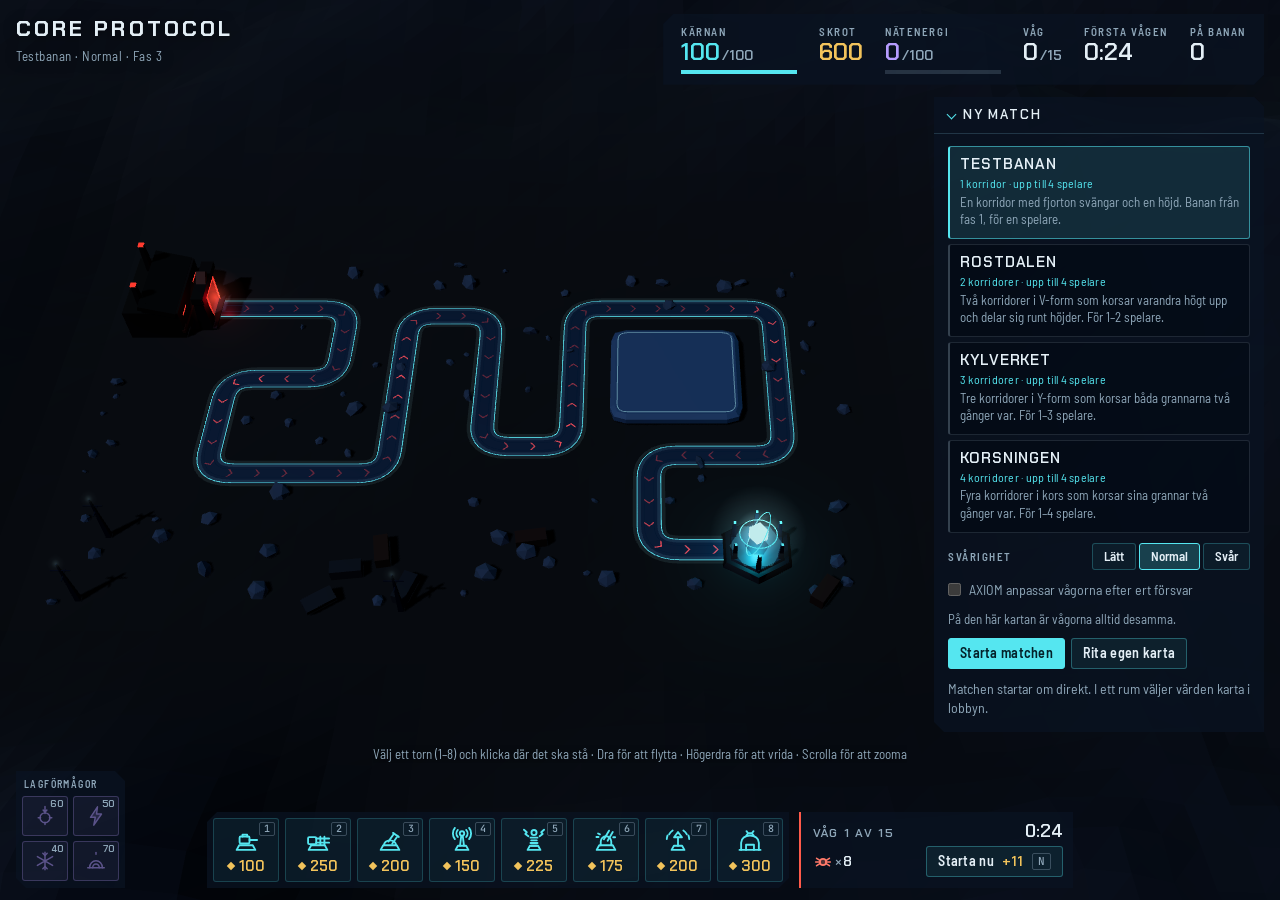
==== commit a3047b3a: "Fas 3: co-op med egna korridorer, lagförmågor, AXIOM och kartverktyget Co-Authored-By: Claude Opus 5" ====
--- a/core-protocol.html
+++ b/core-protocol.html
@@ -5,18 +5,18 @@
     <meta name="viewport" content="width=device-width, initial-scale=1, viewport-fit=cover" />
     <title>Core Protocol</title>
     <meta name="claude:viewport-fit-sides" content="cover" />
-    <meta name="description" content="Core Protocol – sci-fi tower defense i webbläsaren. Fas 2: spela samma match med vänner över internet." />
+    <meta name="description" content="Core Protocol – sci-fi tower defense i webbläsaren. Fas 3: försvara Kärnan tillsammans, med en korridor var på kartor för upp till fyra spelare." />
     <link rel="preconnect" href="https://fonts.googleapis.com" />
     <link rel="preconnect" href="https://fonts.gstatic.com" crossorigin />
     <link
       rel="stylesheet"
       href="https://fonts.googleapis.com/css2?family=Barlow+Semi+Condensed:wght@400;500;600&family=Chakra+Petch:wght@500;600;700&family=JetBrains+Mono:wght@400;500&display=swap"
     />
-    <script type="module" crossorigin>var e=Object.defineProperty,t=(e,t,n)=>()=>{if(n)throw n[0];try{return e&&(t=e(e=0)),t}catch(e){throw n=[e],e}},n=(t,n)=>{let r={};for(var i in t)e(r,i,{get:t[i],enumerable:!0});return n||e(r,Symbol.toStringTag,{value:`Module`}),r};(function(){let e=document.createElement(`link`).relList;if(e&&e.supports&&e.supports(`modulepreload`))return;for(let e of document.querySelectorAll(`link[rel="modulepreload"]`))n(e);new MutationObserver(e=>{for(let t of e)if(t.type===`childList`)for(let e of t.addedNodes)e.tagName===`LINK`&&e.rel===`modulepreload`&&n(e)}).observe(document,{childList:!0,subtree:!0});function t(e){let t={};return e.integrity&&(t.integrity=e.integrity),e.referrerPolicy&&(t.referrerPolicy=e.referrerPolicy),t.credentials=e.crossOrigin===`use-credentials`?`include`:e.crossOrigin===`anonymous`?`omit`:`same-origin`,t}function n(e){if(e.ep)return;e.ep=!0;let n=t(e);fetch(e.href,n)}})();var r=1e3,i=1001,a=1002,o=1003,s=1004,c=1005,l=1006,u=1007,d=1008,f=1009,p=1010,m=1011,h=1012,g=1013,_=1014,v=1015,y=1016,b=1017,x=1018,S=1020,C=35902,w=35899,T=1021,E=1022,D=1023,O=1026,k=1027,A=1028,j=1029,M=1030,N=1031,P=1033,F=33776,I=33777,ee=33778,L=33779,te=35840,ne=35841,re=35842,ie=35843,ae=36196,R=37492,oe=37496,se=37488,ce=37489,le=37490,ue=37491,de=37808,fe=37809,pe=37810,me=37811,he=37812,ge=37813,_e=37814,ve=37815,ye=37816,be=37817,xe=37818,Se=37819,Ce=37820,we=37821,Te=36492,Ee=36494,De=36495,Oe=36283,ke=36284,z=36285,Ae=36286,je=2300,Me=2301,B=2302,Ne=2303,V=2400,Pe=2401,Fe=2402,Ie=3200,Le=`srgb`,Re=`srgb-linear`,ze=`linear`,Be=`srgb`,Ve=7680,He=35044,Ue=35048,We=2e3;function Ge(e){for(let t=e.length-1;t>=0;--t)if(e[t]>=65535)return!0;return!1}function Ke(e){return ArrayBuffer.isView(e)&&!(e instanceof DataView)}function qe(e){return document.createElementNS(`http://www.w3.org/1999/xhtml`,e)}function Je(){let e=qe(`canvas`);return e.style.display=`block`,e}var Ye={};function Xe(...e){let t=`THREE.`+e.shift();console.log(t,...e)}function Ze(e){let t=e[0];if(typeof t==`string`&&t.startsWith(`TSL:`)){let t=e[1];t&&t.isStackTrace?e[0]+=` `+t.getLocation():e[1]=`Stack trace not available. Enable "THREE.Node.captureStackTrace" to capture stack traces.`}return e}function H(...e){e=Ze(e);let t=`THREE.`+e.shift();{let n=e[0];n&&n.isStackTrace?console.warn(n.getError(t)):console.warn(t,...e)}}function U(...e){e=Ze(e);let t=`THREE.`+e.shift();{let n=e[0];n&&n.isStackTrace?console.error(n.getError(t)):console.error(t,...e)}}function Qe(...e){let t=e.join(` `);t in Ye||(Ye[t]=!0,H(...e))}function $e(e,t,n){return new Promise(function(r,i){function a(){switch(e.clientWaitSync(t,e.SYNC_FLUSH_COMMANDS_BIT,0)){case e.WAIT_FAILED:i();break;case e.TIMEOUT_EXPIRED:setTimeout(a,n);break;default:r()}}setTimeout(a,n)})}var et={0:1,2:6,4:7,3:5,1:0,6:2,7:4,5:3},tt=class{addEventListener(e,t){this._listeners===void 0&&(this._listeners={});let n=this._listeners;n[e]===void 0&&(n[e]=[]),n[e].indexOf(t)===-1&&n[e].push(t)}hasEventListener(e,t){let n=this._listeners;return n!==void 0&&n[e]!==void 0&&n[e].indexOf(t)!==-1}removeEventListener(e,t){let n=this._listeners;if(n===void 0)return;let r=n[e];if(r!==void 0){let e=r.indexOf(t);e!==-1&&r.splice(e,1)}}dispatchEvent(e){let t=this._listeners;if(t===void 0)return;let n=t[e.type];if(n!==void 0){e.target=this;let t=n.slice(0);for(let n=0,r=t.length;n<r;n++)t[n].call(this,e);e.target=null}}},nt=`00.01.02.03.04.05.06.07.08.09.0a.0b.0c.0d.0e.0f.10.11.12.13.14.15.16.17.18.19.1a.1b.1c.1d.1e.1f.20.21.22.23.24.25.26.27.28.29.2a.2b.2c.2d.2e.2f.30.31.32.33.34.35.36.37.38.39.3a.3b.3c.3d.3e.3f.40.41.42.43.44.45.46.47.48.49.4a.4b.4c.4d.4e.4f.50.51.52.53.54.55.56.57.58.59.5a.5b.5c.5d.5e.5f.60.61.62.63.64.65.66.67.68.69.6a.6b.6c.6d.6e.6f.70.71.72.73.74.75.76.77.78.79.7a.7b.7c.7d.7e.7f.80.81.82.83.84.85.86.87.88.89.8a.8b.8c.8d.8e.8f.90.91.92.93.94.95.96.97.98.99.9a.9b.9c.9d.9e.9f.a0.a1.a2.a3.a4.a5.a6.a7.a8.a9.aa.ab.ac.ad.ae.af.b0.b1.b2.b3.b4.b5.b6.b7.b8.b9.ba.bb.bc.bd.be.bf.c0.c1.c2.c3.c4.c5.c6.c7.c8.c9.ca.cb.cc.cd.ce.cf.d0.d1.d2.d3.d4.d5.d6.d7.d8.d9.da.db.dc.dd.de.df.e0.e1.e2.e3.e4.e5.e6.e7.e8.e9.ea.eb.ec.ed.ee.ef.f0.f1.f2.f3.f4.f5.f6.f7.f8.f9.fa.fb.fc.fd.fe.ff`.split(`.`),rt=1234567,it=Math.PI/180,at=180/Math.PI;function ot(){let e=Math.random()*4294967295|0,t=Math.random()*4294967295|0,n=Math.random()*4294967295|0,r=Math.random()*4294967295|0;return(nt[e&255]+nt[e>>8&255]+nt[e>>16&255]+nt[e>>24&255]+`-`+nt[t&255]+nt[t>>8&255]+`-`+nt[t>>16&15|64]+nt[t>>24&255]+`-`+nt[n&63|128]+nt[n>>8&255]+`-`+nt[n>>16&255]+nt[n>>24&255]+nt[r&255]+nt[r>>8&255]+nt[r>>16&255]+nt[r>>24&255]).toLowerCase()}function st(e,t,n){return Math.max(t,Math.min(n,e))}function ct(e,t){return(e%t+t)%t}function lt(e,t,n,r,i){return r+(e-t)*(i-r)/(n-t)}function ut(e,t,n){return e===t?0:(n-e)/(t-e)}function dt(e,t,n){return(1-n)*e+n*t}function ft(e,t,n,r){return dt(e,t,1-Math.exp(-n*r))}function pt(e,t=1){return t-Math.abs(ct(e,t*2)-t)}function mt(e,t,n){return e<=t?0:e>=n?1:(e=(e-t)/(n-t),e*e*(3-2*e))}function ht(e,t,n){return e<=t?0:e>=n?1:(e=(e-t)/(n-t),e*e*e*(e*(e*6-15)+10))}function gt(e,t){return e+Math.floor(Math.random()*(t-e+1))}function _t(e,t){return e+Math.random()*(t-e)}function vt(e){return e*(.5-Math.random())}function yt(e){e!==void 0&&(rt=e);let t=rt+=1831565813;return t=Math.imul(t^t>>>15,t|1),t^=t+Math.imul(t^t>>>7,t|61),((t^t>>>14)>>>0)/4294967296}function bt(e){return e*it}function xt(e){return e*at}function St(e){return e>0&&Number.isInteger(e)&&2**Math.round(Math.log2(e))===e}function Ct(e){return 2**Math.ceil(Math.log(e)/Math.LN2)}function wt(e){return 2**Math.floor(Math.log(e)/Math.LN2)}function Tt(e,t,n,r,i){let a=Math.cos,o=Math.sin,s=a(n/2),c=o(n/2),l=a((t+r)/2),u=o((t+r)/2),d=a((t-r)/2),f=o((t-r)/2),p=a((r-t)/2),m=o((r-t)/2);switch(i){case`XYX`:e.set(s*u,c*d,c*f,s*l);break;case`YZY`:e.set(c*f,s*u,c*d,s*l);break;case`ZXZ`:e.set(c*d,c*f,s*u,s*l);break;case`XZX`:e.set(s*u,c*m,c*p,s*l);break;case`YXY`:e.set(c*p,s*u,c*m,s*l);break;case`ZYZ`:e.set(c*m,c*p,s*u,s*l);break;default:H(`MathUtils: .setQuaternionFromProperEuler() encountered an unknown order: `+i)}}function Et(e,t){switch(t.constructor){case Float32Array:return e;case Uint32Array:return e/4294967295;case Uint16Array:return e/65535;case Uint8Array:case Uint8ClampedArray:return e/255;case Int32Array:return Math.max(e/2147483647,-1);case Int16Array:return Math.max(e/32767,-1);case Int8Array:return Math.max(e/127,-1);default:throw Error(`THREE.MathUtils: Invalid component type.`)}}function Dt(e,t){switch(t.constructor){case Float32Array:return e;case Uint32Array:return Math.round(e*4294967295);case Uint16Array:return Math.round(e*65535);case Uint8Array:case Uint8ClampedArray:return Math.round(e*255);case Int32Array:return Math.round(e*2147483647);case Int16Array:return Math.round(e*32767);case Int8Array:return Math.round(e*127);default:throw Error(`THREE.MathUtils: Invalid component type.`)}}var Ot={DEG2RAD:it,RAD2DEG:at,generateUUID:ot,clamp:st,euclideanModulo:ct,mapLinear:lt,inverseLerp:ut,lerp:dt,damp:ft,pingpong:pt,smoothstep:mt,smootherstep:ht,randInt:gt,randFloat:_t,randFloatSpread:vt,seededRandom:yt,degToRad:bt,radToDeg:xt,isPowerOfTwo:St,ceilPowerOfTwo:Ct,floorPowerOfTwo:wt,setQuaternionFromProperEuler:Tt,normalize:Dt,denormalize:Et},W=class e{static{e.prototype.isVector2=!0}constructor(e=0,t=0){this.x=e,this.y=t}get width(){return this.x}set width(e){this.x=e}get height(){return this.y}set height(e){this.y=e}set(e,t){return this.x=e,this.y=t,this}setScalar(e){return this.x=e,this.y=e,this}setX(e){return this.x=e,this}setY(e){return this.y=e,this}setComponent(e,t){switch(e){case 0:this.x=t;break;case 1:this.y=t;break;default:throw Error(`THREE.Vector2: index is out of range: `+e)}return this}getComponent(e){switch(e){case 0:return this.x;case 1:return this.y;default:throw Error(`THREE.Vector2: index is out of range: `+e)}}clone(){return new this.constructor(this.x,this.y)}copy(e){return this.x=e.x,this.y=e.y,this}add(e){return this.x+=e.x,this.y+=e.y,this}addScalar(e){return this.x+=e,this.y+=e,this}addVectors(e,t){return this.x=e.x+t.x,this.y=e.y+t.y,this}addScaledVector(e,t){return this.x+=e.x*t,this.y+=e.y*t,this}sub(e){return this.x-=e.x,this.y-=e.y,this}subScalar(e){return this.x-=e,this.y-=e,this}subVectors(e,t){return this.x=e.x-t.x,this.y=e.y-t.y,this}multiply(e){return this.x*=e.x,this.y*=e.y,this}multiplyScalar(e){return this.x*=e,this.y*=e,this}divide(e){return this.x/=e.x,this.y/=e.y,this}divideScalar(e){return this.multiplyScalar(1/e)}applyMatrix3(e){let t=this.x,n=this.y,r=e.elements;return this.x=r[0]*t+r[3]*n+r[6],this.y=r[1]*t+r[4]*n+r[7],this}min(e){return this.x=Math.min(this.x,e.x),this.y=Math.min(this.y,e.y),this}max(e){return this.x=Math.max(this.x,e.x),this.y=Math.max(this.y,e.y),this}clamp(e,t){return this.x=st(this.x,e.x,t.x),this.y=st(this.y,e.y,t.y),this}clampScalar(e,t){return this.x=st(this.x,e,t),this.y=st(this.y,e,t),this}clampLength(e,t){let n=this.length();return this.divideScalar(n||1).multiplyScalar(st(n,e,t))}floor(){return this.x=Math.floor(this.x),this.y=Math.floor(this.y),this}ceil(){return this.x=Math.ceil(this.x),this.y=Math.ceil(this.y),this}round(){return this.x=Math.round(this.x),this.y=Math.round(this.y),this}roundToZero(){return this.x=Math.trunc(this.x),this.y=Math.trunc(this.y),this}negate(){return this.x=-this.x,this.y=-this.y,this}dot(e){return this.x*e.x+this.y*e.y}cross(e){return this.x*e.y-this.y*e.x}lengthSq(){return this.x*this.x+this.y*this.y}length(){return Math.sqrt(this.x*this.x+this.y*this.y)}manhattanLength(){return Math.abs(this.x)+Math.abs(this.y)}normalize(){return this.divideScalar(this.length()||1)}angle(){return Math.atan2(-this.y,-this.x)+Math.PI}angleTo(e){let t=Math.sqrt(this.lengthSq()*e.lengthSq());if(t===0)return Math.PI/2;let n=this.dot(e)/t;return Math.acos(st(n,-1,1))}distanceTo(e){return Math.sqrt(this.distanceToSquared(e))}distanceToSquared(e){let t=this.x-e.x,n=this.y-e.y;return t*t+n*n}manhattanDistanceTo(e){return Math.abs(this.x-e.x)+Math.abs(this.y-e.y)}setLength(e){return this.normalize().multiplyScalar(e)}lerp(e,t){return this.x+=(e.x-this.x)*t,this.y+=(e.y-this.y)*t,this}lerpVectors(e,t,n){return this.x=e.x+(t.x-e.x)*n,this.y=e.y+(t.y-e.y)*n,this}equals(e){return e.x===this.x&&e.y===this.y}fromArray(e,t=0){return this.x=e[t],this.y=e[t+1],this}toArray(e=[],t=0){return e[t]=this.x,e[t+1]=this.y,e}fromBufferAttribute(e,t){return this.x=e.getX(t),this.y=e.getY(t),this}rotateAround(e,t){let n=Math.cos(t),r=Math.sin(t),i=this.x-e.x,a=this.y-e.y;return this.x=i*n-a*r+e.x,this.y=i*r+a*n+e.y,this}random(){return this.x=Math.random(),this.y=Math.random(),this}*[Symbol.iterator](){yield this.x,yield this.y}},kt=class{constructor(e=0,t=0,n=0,r=1){this.isQuaternion=!0,this._x=e,this._y=t,this._z=n,this._w=r}static slerpFlat(e,t,n,r,i,a,o){let s=n[r+0],c=n[r+1],l=n[r+2],u=n[r+3],d=i[a+0],f=i[a+1],p=i[a+2],m=i[a+3];if(u!==m||s!==d||c!==f||l!==p){let e=s*d+c*f+l*p+u*m;e<0&&(d=-d,f=-f,p=-p,m=-m,e=-e);let t=1-o;if(e<.9995){let n=Math.acos(e),r=Math.sin(n);t=Math.sin(t*n)/r,o=Math.sin(o*n)/r,s=s*t+d*o,c=c*t+f*o,l=l*t+p*o,u=u*t+m*o}else{s=s*t+d*o,c=c*t+f*o,l=l*t+p*o,u=u*t+m*o;let e=1/Math.sqrt(s*s+c*c+l*l+u*u);s*=e,c*=e,l*=e,u*=e}}e[t]=s,e[t+1]=c,e[t+2]=l,e[t+3]=u}static multiplyQuaternionsFlat(e,t,n,r,i,a){let o=n[r],s=n[r+1],c=n[r+2],l=n[r+3],u=i[a],d=i[a+1],f=i[a+2],p=i[a+3];return e[t]=o*p+l*u+s*f-c*d,e[t+1]=s*p+l*d+c*u-o*f,e[t+2]=c*p+l*f+o*d-s*u,e[t+3]=l*p-o*u-s*d-c*f,e}get x(){return this._x}set x(e){this._x=e,this._onChangeCallback()}get y(){return this._y}set y(e){this._y=e,this._onChangeCallback()}get z(){return this._z}set z(e){this._z=e,this._onChangeCallback()}get w(){return this._w}set w(e){this._w=e,this._onChangeCallback()}set(e,t,n,r){return this._x=e,this._y=t,this._z=n,this._w=r,this._onChangeCallback(),this}clone(){return new this.constructor(this._x,this._y,this._z,this._w)}copy(e){return this._x=e.x,this._y=e.y,this._z=e.z,this._w=e.w,this._onChangeCallback(),this}setFromEuler(e,t=!0){let n=e._x,r=e._y,i=e._z,a=e._order,o=Math.cos,s=Math.sin,c=o(n/2),l=o(r/2),u=o(i/2),d=s(n/2),f=s(r/2),p=s(i/2);switch(a){case`XYZ`:this._x=d*l*u+c*f*p,this._y=c*f*u-d*l*p,this._z=c*l*p+d*f*u,this._w=c*l*u-d*f*p;break;case`YXZ`:this._x=d*l*u+c*f*p,this._y=c*f*u-d*l*p,this._z=c*l*p-d*f*u,this._w=c*l*u+d*f*p;break;case`ZXY`:this._x=d*l*u-c*f*p,this._y=c*f*u+d*l*p,this._z=c*l*p+d*f*u,this._w=c*l*u-d*f*p;break;case`ZYX`:this._x=d*l*u-c*f*p,this._y=c*f*u+d*l*p,this._z=c*l*p-d*f*u,this._w=c*l*u+d*f*p;break;case`YZX`:this._x=d*l*u+c*f*p,this._y=c*f*u+d*l*p,this._z=c*l*p-d*f*u,this._w=c*l*u-d*f*p;break;case`XZY`:this._x=d*l*u-c*f*p,this._y=c*f*u-d*l*p,this._z=c*l*p+d*f*u,this._w=c*l*u+d*f*p;break;default:H(`Quaternion: .setFromEuler() encountered an unknown order: `+a)}return t===!0&&this._onChangeCallback(),this}setFromAxisAngle(e,t){let n=t/2,r=Math.sin(n);return this._x=e.x*r,this._y=e.y*r,this._z=e.z*r,this._w=Math.cos(n),this._onChangeCallback(),this}setFromRotationMatrix(e){let t=e.elements,n=t[0],r=t[4],i=t[8],a=t[1],o=t[5],s=t[9],c=t[2],l=t[6],u=t[10],d=n+o+u;if(d>0){let e=.5/Math.sqrt(d+1);this._w=.25/e,this._x=(l-s)*e,this._y=(i-c)*e,this._z=(a-r)*e}else if(n>o&&n>u){let e=2*Math.sqrt(1+n-o-u);this._w=(l-s)/e,this._x=.25*e,this._y=(r+a)/e,this._z=(i+c)/e}else if(o>u){let e=2*Math.sqrt(1+o-n-u);this._w=(i-c)/e,this._x=(r+a)/e,this._y=.25*e,this._z=(s+l)/e}else{let e=2*Math.sqrt(1+u-n-o);this._w=(a-r)/e,this._x=(i+c)/e,this._y=(s+l)/e,this._z=.25*e}return this._onChangeCallback(),this}setFromUnitVectors(e,t){let n=e.dot(t)+1;return n<1e-8?(n=0,Math.abs(e.x)>Math.abs(e.z)?(this._x=-e.y,this._y=e.x,this._z=0,this._w=n):(this._x=0,this._y=-e.z,this._z=e.y,this._w=n)):(this._x=e.y*t.z-e.z*t.y,this._y=e.z*t.x-e.x*t.z,this._z=e.x*t.y-e.y*t.x,this._w=n),this.normalize()}angleTo(e){return 2*Math.acos(Math.abs(st(this.dot(e),-1,1)))}rotateTowards(e,t){let n=this.angleTo(e);if(n===0)return this;let r=Math.min(1,t/n);return this.slerp(e,r),this}identity(){return this.set(0,0,0,1)}invert(){return this.conjugate()}conjugate(){return this._x*=-1,this._y*=-1,this._z*=-1,this._onChangeCallback(),this}dot(e){return this._x*e._x+this._y*e._y+this._z*e._z+this._w*e._w}lengthSq(){return this._x*this._x+this._y*this._y+this._z*this._z+this._w*this._w}length(){return Math.sqrt(this._x*this._x+this._y*this._y+this._z*this._z+this._w*this._w)}normalize(){let e=this.length();return e===0?(this._x=0,this._y=0,this._z=0,this._w=1):(e=1/e,this._x*=e,this._y*=e,this._z*=e,this._w*=e),this._onChangeCallback(),this}multiply(e){return this.multiplyQuaternions(this,e)}premultiply(e){return this.multiplyQuaternions(e,this)}multiplyQuaternions(e,t){let n=e._x,r=e._y,i=e._z,a=e._w,o=t._x,s=t._y,c=t._z,l=t._w;return this._x=n*l+a*o+r*c-i*s,this._y=r*l+a*s+i*o-n*c,this._z=i*l+a*c+n*s-r*o,this._w=a*l-n*o-r*s-i*c,this._onChangeCallback(),this}slerp(e,t){let n=e._x,r=e._y,i=e._z,a=e._w,o=this.dot(e);o<0&&(n=-n,r=-r,i=-i,a=-a,o=-o);let s=1-t;if(o<.9995){let e=Math.acos(o),c=Math.sin(e);s=Math.sin(s*e)/c,t=Math.sin(t*e)/c,this._x=this._x*s+n*t,this._y=this._y*s+r*t,this._z=this._z*s+i*t,this._w=this._w*s+a*t,this._onChangeCallback()}else this._x=this._x*s+n*t,this._y=this._y*s+r*t,this._z=this._z*s+i*t,this._w=this._w*s+a*t,this.normalize();return this}slerpQuaternions(e,t,n){return this.copy(e).slerp(t,n)}random(){let e=2*Math.PI*Math.random(),t=2*Math.PI*Math.random(),n=Math.random(),r=Math.sqrt(1-n),i=Math.sqrt(n);return this.set(r*Math.sin(e),r*Math.cos(e),i*Math.sin(t),i*Math.cos(t))}equals(e){return e._x===this._x&&e._y===this._y&&e._z===this._z&&e._w===this._w}fromArray(e,t=0){return this._x=e[t],this._y=e[t+1],this._z=e[t+2],this._w=e[t+3],this._onChangeCallback(),this}toArray(e=[],t=0){return e[t]=this._x,e[t+1]=this._y,e[t+2]=this._z,e[t+3]=this._w,e}fromBufferAttribute(e,t){return this._x=e.getX(t),this._y=e.getY(t),this._z=e.getZ(t),this._w=e.getW(t),this._onChangeCallback(),this}toJSON(){return this.toArray()}_onChange(e){return this._onChangeCallback=e,this}_onChangeCallback(){}*[Symbol.iterator](){yield this._x,yield this._y,yield this._z,yield this._w}},G=class e{static{e.prototype.isVector3=!0}constructor(e=0,t=0,n=0){this.x=e,this.y=t,this.z=n}set(e,t,n){return n===void 0&&(n=this.z),this.x=e,this.y=t,this.z=n,this}setScalar(e){return this.x=e,this.y=e,this.z=e,this}setX(e){return this.x=e,this}setY(e){return this.y=e,this}setZ(e){return this.z=e,this}setComponent(e,t){switch(e){case 0:this.x=t;break;case 1:this.y=t;break;case 2:this.z=t;break;default:throw Error(`THREE.Vector3: index is out of range: `+e)}return this}getComponent(e){switch(e){case 0:return this.x;case 1:return this.y;case 2:return this.z;default:throw Error(`THREE.Vector3: index is out of range: `+e)}}clone(){return new this.constructor(this.x,this.y,this.z)}copy(e){return this.x=e.x,this.y=e.y,this.z=e.z,this}add(e){return this.x+=e.x,this.y+=e.y,this.z+=e.z,this}addScalar(e){return this.x+=e,this.y+=e,this.z+=e,this}addVectors(e,t){return this.x=e.x+t.x,this.y=e.y+t.y,this.z=e.z+t.z,this}addScaledVector(e,t){return this.x+=e.x*t,this.y+=e.y*t,this.z+=e.z*t,this}sub(e){return this.x-=e.x,this.y-=e.y,this.z-=e.z,this}subScalar(e){return this.x-=e,this.y-=e,this.z-=e,this}subVectors(e,t){return this.x=e.x-t.x,this.y=e.y-t.y,this.z=e.z-t.z,this}multiply(e){return this.x*=e.x,this.y*=e.y,this.z*=e.z,this}multiplyScalar(e){return this.x*=e,this.y*=e,this.z*=e,this}multiplyVectors(e,t){return this.x=e.x*t.x,this.y=e.y*t.y,this.z=e.z*t.z,this}applyEuler(e){return this.applyQuaternion(jt.setFromEuler(e))}applyAxisAngle(e,t){return this.applyQuaternion(jt.setFromAxisAngle(e,t))}applyMatrix3(e){let t=this.x,n=this.y,r=this.z,i=e.elements;return this.x=i[0]*t+i[3]*n+i[6]*r,this.y=i[1]*t+i[4]*n+i[7]*r,this.z=i[2]*t+i[5]*n+i[8]*r,this}applyNormalMatrix(e){return this.applyMatrix3(e).normalize()}applyMatrix4(e){let t=this.x,n=this.y,r=this.z,i=e.elements,a=1/(i[3]*t+i[7]*n+i[11]*r+i[15]);return this.x=(i[0]*t+i[4]*n+i[8]*r+i[12])*a,this.y=(i[1]*t+i[5]*n+i[9]*r+i[13])*a,this.z=(i[2]*t+i[6]*n+i[10]*r+i[14])*a,this}applyQuaternion(e){let t=this.x,n=this.y,r=this.z,i=e.x,a=e.y,o=e.z,s=e.w,c=2*(a*r-o*n),l=2*(o*t-i*r),u=2*(i*n-a*t);return this.x=t+s*c+a*u-o*l,this.y=n+s*l+o*c-i*u,this.z=r+s*u+i*l-a*c,this}project(e){return this.applyMatrix4(e.matrixWorldInverse).applyMatrix4(e.projectionMatrix)}unproject(e){return this.applyMatrix4(e.projectionMatrixInverse).applyMatrix4(e.matrixWorld)}transformDirection(e){let t=this.x,n=this.y,r=this.z,i=e.elements;return this.x=i[0]*t+i[4]*n+i[8]*r,this.y=i[1]*t+i[5]*n+i[9]*r,this.z=i[2]*t+i[6]*n+i[10]*r,this.normalize()}divide(e){return this.x/=e.x,this.y/=e.y,this.z/=e.z,this}divideScalar(e){return this.multiplyScalar(1/e)}min(e){return this.x=Math.min(this.x,e.x),this.y=Math.min(this.y,e.y),this.z=Math.min(this.z,e.z),this}max(e){return this.x=Math.max(this.x,e.x),this.y=Math.max(this.y,e.y),this.z=Math.max(this.z,e.z),this}clamp(e,t){return this.x=st(this.x,e.x,t.x),this.y=st(this.y,e.y,t.y),this.z=st(this.z,e.z,t.z),this}clampScalar(e,t){return this.x=st(this.x,e,t),this.y=st(this.y,e,t),this.z=st(this.z,e,t),this}clampLength(e,t){let n=this.length();return this.divideScalar(n||1).multiplyScalar(st(n,e,t))}floor(){return this.x=Math.floor(this.x),this.y=Math.floor(this.y),this.z=Math.floor(this.z),this}ceil(){return this.x=Math.ceil(this.x),this.y=Math.ceil(this.y),this.z=Math.ceil(this.z),this}round(){return this.x=Math.round(this.x),this.y=Math.round(this.y),this.z=Math.round(this.z),this}roundToZero(){return this.x=Math.trunc(this.x),this.y=Math.trunc(this.y),this.z=Math.trunc(this.z),this}negate(){return this.x=-this.x,this.y=-this.y,this.z=-this.z,this}dot(e){return this.x*e.x+this.y*e.y+this.z*e.z}lengthSq(){return this.x*this.x+this.y*this.y+this.z*this.z}length(){return Math.sqrt(this.x*this.x+this.y*this.y+this.z*this.z)}manhattanLength(){return Math.abs(this.x)+Math.abs(this.y)+Math.abs(this.z)}normalize(){return this.divideScalar(this.length()||1)}setLength(e){return this.normalize().multiplyScalar(e)}lerp(e,t){return this.x+=(e.x-this.x)*t,this.y+=(e.y-this.y)*t,this.z+=(e.z-this.z)*t,this}lerpVectors(e,t,n){return this.x=e.x+(t.x-e.x)*n,this.y=e.y+(t.y-e.y)*n,this.z=e.z+(t.z-e.z)*n,this}cross(e){return this.crossVectors(this,e)}crossVectors(e,t){let n=e.x,r=e.y,i=e.z,a=t.x,o=t.y,s=t.z;return this.x=r*s-i*o,this.y=i*a-n*s,this.z=n*o-r*a,this}projectOnVector(e){let t=e.lengthSq();if(t===0)return this.set(0,0,0);let n=e.dot(this)/t;return this.copy(e).multiplyScalar(n)}projectOnPlane(e){return At.copy(this).projectOnVector(e),this.sub(At)}reflect(e){return this.sub(At.copy(e).multiplyScalar(2*this.dot(e)))}angleTo(e){let t=Math.sqrt(this.lengthSq()*e.lengthSq());if(t===0)return Math.PI/2;let n=this.dot(e)/t;return Math.acos(st(n,-1,1))}distanceTo(e){return Math.sqrt(this.distanceToSquared(e))}distanceToSquared(e){let t=this.x-e.x,n=this.y-e.y,r=this.z-e.z;return t*t+n*n+r*r}manhattanDistanceTo(e){return Math.abs(this.x-e.x)+Math.abs(this.y-e.y)+Math.abs(this.z-e.z)}setFromSpherical(e){return this.setFromSphericalCoords(e.radius,e.phi,e.theta)}setFromSphericalCoords(e,t,n){let r=Math.sin(t)*e;return this.x=r*Math.sin(n),this.y=Math.cos(t)*e,this.z=r*Math.cos(n),this}setFromCylindrical(e){return this.setFromCylindricalCoords(e.radius,e.theta,e.y)}setFromCylindricalCoords(e,t,n){return this.x=e*Math.sin(t),this.y=n,this.z=e*Math.cos(t),this}setFromMatrixPosition(e){let t=e.elements;return this.x=t[12],this.y=t[13],this.z=t[14],this}setFromMatrixScale(e){let t=this.setFromMatrixColumn(e,0).length(),n=this.setFromMatrixColumn(e,1).length(),r=this.setFromMatrixColumn(e,2).length();return this.x=t,this.y=n,this.z=r,this}setFromMatrixColumn(e,t){return this.fromArray(e.elements,t*4)}setFromMatrix3Column(e,t){return this.fromArray(e.elements,t*3)}setFromEuler(e){return this.x=e._x,this.y=e._y,this.z=e._z,this}setFromColor(e){return this.x=e.r,this.y=e.g,this.z=e.b,this}equals(e){return e.x===this.x&&e.y===this.y&&e.z===this.z}fromArray(e,t=0){return this.x=e[t],this.y=e[t+1],this.z=e[t+2],this}toArray(e=[],t=0){return e[t]=this.x,e[t+1]=this.y,e[t+2]=this.z,e}fromBufferAttribute(e,t){return this.x=e.getX(t),this.y=e.getY(t),this.z=e.getZ(t),this}random(){return this.x=Math.random(),this.y=Math.random(),this.z=Math.random(),this}randomDirection(){let e=Math.random()*Math.PI*2,t=Math.random()*2-1,n=Math.sqrt(1-t*t);return this.x=n*Math.cos(e),this.y=t,this.z=n*Math.sin(e),this}*[Symbol.iterator](){yield this.x,yield this.y,yield this.z}},At=new G,jt=new kt,Mt=class e{static{e.prototype.isMatrix3=!0}constructor(e,t,n,r,i,a,o,s,c){this.elements=[1,0,0,0,1,0,0,0,1],e!==void 0&&this.set(e,t,n,r,i,a,o,s,c)}set(e,t,n,r,i,a,o,s,c){let l=this.elements;return l[0]=e,l[1]=r,l[2]=o,l[3]=t,l[4]=i,l[5]=s,l[6]=n,l[7]=a,l[8]=c,this}identity(){return this.set(1,0,0,0,1,0,0,0,1),this}copy(e){let t=this.elements,n=e.elements;return t[0]=n[0],t[1]=n[1],t[2]=n[2],t[3]=n[3],t[4]=n[4],t[5]=n[5],t[6]=n[6],t[7]=n[7],t[8]=n[8],this}extractBasis(e,t,n){return e.setFromMatrix3Column(this,0),t.setFromMatrix3Column(this,1),n.setFromMatrix3Column(this,2),this}setFromMatrix4(e){let t=e.elements;return this.set(t[0],t[4],t[8],t[1],t[5],t[9],t[2],t[6],t[10]),this}multiply(e){return this.multiplyMatrices(this,e)}premultiply(e){return this.multiplyMatrices(e,this)}multiplyMatrices(e,t){let n=e.elements,r=t.elements,i=this.elements,a=n[0],o=n[3],s=n[6],c=n[1],l=n[4],u=n[7],d=n[2],f=n[5],p=n[8],m=r[0],h=r[3],g=r[6],_=r[1],v=r[4],y=r[7],b=r[2],x=r[5],S=r[8];return i[0]=a*m+o*_+s*b,i[3]=a*h+o*v+s*x,i[6]=a*g+o*y+s*S,i[1]=c*m+l*_+u*b,i[4]=c*h+l*v+u*x,i[7]=c*g+l*y+u*S,i[2]=d*m+f*_+p*b,i[5]=d*h+f*v+p*x,i[8]=d*g+f*y+p*S,this}multiplyScalar(e){let t=this.elements;return t[0]*=e,t[3]*=e,t[6]*=e,t[1]*=e,t[4]*=e,t[7]*=e,t[2]*=e,t[5]*=e,t[8]*=e,this}determinant(){let e=this.elements,t=e[0],n=e[1],r=e[2],i=e[3],a=e[4],o=e[5],s=e[6],c=e[7],l=e[8];return t*a*l-t*o*c-n*i*l+n*o*s+r*i*c-r*a*s}invert(){let e=this.elements,t=e[0],n=e[1],r=e[2],i=e[3],a=e[4],o=e[5],s=e[6],c=e[7],l=e[8],u=l*a-o*c,d=o*s-l*i,f=c*i-a*s,p=t*u+n*d+r*f;if(p===0)return this.set(0,0,0,0,0,0,0,0,0);let m=1/p;return e[0]=u*m,e[1]=(r*c-l*n)*m,e[2]=(o*n-r*a)*m,e[3]=d*m,e[4]=(l*t-r*s)*m,e[5]=(r*i-o*t)*m,e[6]=f*m,e[7]=(n*s-c*t)*m,e[8]=(a*t-n*i)*m,this}transpose(){let e,t=this.elements;return e=t[1],t[1]=t[3],t[3]=e,e=t[2],t[2]=t[6],t[6]=e,e=t[5],t[5]=t[7],t[7]=e,this}getNormalMatrix(e){return this.setFromMatrix4(e).invert().transpose()}transposeIntoArray(e){let t=this.elements;return e[0]=t[0],e[1]=t[3],e[2]=t[6],e[3]=t[1],e[4]=t[4],e[5]=t[7],e[6]=t[2],e[7]=t[5],e[8]=t[8],this}setUvTransform(e,t,n,r,i,a,o){let s=Math.cos(i),c=Math.sin(i);return this.set(n*s,n*c,-n*(s*a+c*o)+a+e,-r*c,r*s,-r*(-c*a+s*o)+o+t,0,0,1),this}scale(e,t){return Qe(`Matrix3: .scale() is deprecated. Use .makeScale() instead.`),this.premultiply(Nt.makeScale(e,t)),this}rotate(e){return Qe(`Matrix3: .rotate() is deprecated. Use .makeRotation() instead.`),this.premultiply(Nt.makeRotation(-e)),this}translate(e,t){return Qe(`Matrix3: .translate() is deprecated. Use .makeTranslation() instead.`),this.premultiply(Nt.makeTranslation(e,t)),this}makeTranslation(e,t){return e.isVector2?this.set(1,0,e.x,0,1,e.y,0,0,1):this.set(1,0,e,0,1,t,0,0,1),this}makeRotation(e){let t=Math.cos(e),n=Math.sin(e);return this.set(t,-n,0,n,t,0,0,0,1),this}makeScale(e,t){return this.set(e,0,0,0,t,0,0,0,1),this}equals(e){let t=this.elements,n=e.elements;for(let e=0;e<9;e++)if(t[e]!==n[e])return!1;return!0}fromArray(e,t=0){for(let n=0;n<9;n++)this.elements[n]=e[n+t];return this}toArray(e=[],t=0){let n=this.elements;return e[t]=n[0],e[t+1]=n[1],e[t+2]=n[2],e[t+3]=n[3],e[t+4]=n[4],e[t+5]=n[5],e[t+6]=n[6],e[t+7]=n[7],e[t+8]=n[8],e}clone(){return new this.constructor().fromArray(this.elements)}},Nt=new Mt,Pt=new Mt().set(.4123908,.3575843,.1804808,.212639,.7151687,.0721923,.0193308,.1191948,.9505322),Ft=new Mt().set(3.2409699,-1.5373832,-.4986108,-.9692436,1.8759675,.0415551,.0556301,-.203977,1.0569715);function It(){let e={enabled:!0,workingColorSpace:Re,spaces:{},convert:function(e,t,n){return this.enabled===!1||t===n||!t||!n||(this.spaces[t].transfer===`srgb`&&(e.r=Rt(e.r),e.g=Rt(e.g),e.b=Rt(e.b)),this.spaces[t].primaries!==this.spaces[n].primaries&&(e.applyMatrix3(this.spaces[t].toXYZ),e.applyMatrix3(this.spaces[n].fromXYZ)),this.spaces[n].transfer===`srgb`&&(e.r=zt(e.r),e.g=zt(e.g),e.b=zt(e.b))),e},workingToColorSpace:function(e,t){return this.convert(e,this.workingColorSpace,t)},colorSpaceToWorking:function(e,t){return this.convert(e,t,this.workingColorSpace)},getPrimaries:function(e){return this.spaces[e].primaries},getTransfer:function(e){return e===``?ze:this.spaces[e].transfer},getToneMappingMode:function(e){return this.spaces[e].outputColorSpaceConfig.toneMappingMode||`standard`},getLuminanceCoefficients:function(e,t=this.workingColorSpace){return e.fromArray(this.spaces[t].luminanceCoefficients)},define:function(e){Object.assign(this.spaces,e)},_getMatrix:function(e,t,n){return e.copy(this.spaces[t].toXYZ).multiply(this.spaces[n].fromXYZ)},_getDrawingBufferColorSpace:function(e){return this.spaces[e].outputColorSpaceConfig.drawingBufferColorSpace},_getUnpackColorSpace:function(e=this.workingColorSpace){return this.spaces[e].workingColorSpaceConfig.unpackColorSpace},fromWorkingColorSpace:function(t,n){return Qe(`ColorManagement: .fromWorkingColorSpace() has been renamed to .workingToColorSpace().`),e.workingToColorSpace(t,n)},toWorkingColorSpace:function(t,n){return Qe(`ColorManagement: .toWorkingColorSpace() has been renamed to .colorSpaceToWorking().`),e.colorSpaceToWorking(t,n)}},t=[.64,.33,.3,.6,.15,.06],n=[.2126,.7152,.0722],r=[.3127,.329];return e.define({[Re]:{primaries:t,whitePoint:r,transfer:ze,toXYZ:Pt,fromXYZ:Ft,luminanceCoefficients:n,workingColorSpaceConfig:{unpackColorSpace:Le},outputColorSpaceConfig:{drawingBufferColorSpace:Le}},[Le]:{primaries:t,whitePoint:r,transfer:Be,toXYZ:Pt,fromXYZ:Ft,luminanceCoefficients:n,outputColorSpaceConfig:{drawingBufferColorSpace:Le}}}),e}var Lt=It();function Rt(e){return e<.04045?e*.0773993808:(e*.9478672986+.0521327014)**2.4}function zt(e){return e<.0031308?e*12.92:1.055*e**.41666-.055}var Bt,Vt=class{static getDataURL(e,t=`image/png`){if(/^data:/i.test(e.src)||typeof HTMLCanvasElement>`u`)return e.src;let n;if(e instanceof HTMLCanvasElement)n=e;else{Bt===void 0&&(Bt=qe(`canvas`)),Bt.width=e.width,Bt.height=e.height;let t=Bt.getContext(`2d`);e instanceof ImageData?t.putImageData(e,0,0):t.drawImage(e,0,0,e.width,e.height),n=Bt}return n.toDataURL(t)}static sRGBToLinear(e){if(typeof HTMLImageElement<`u`&&e instanceof HTMLImageElement||typeof HTMLCanvasElement<`u`&&e instanceof HTMLCanvasElement||typeof ImageBitmap<`u`&&e instanceof ImageBitmap){let t=qe(`canvas`);t.width=e.width,t.height=e.height;let n=t.getContext(`2d`);n.drawImage(e,0,0,e.width,e.height);let r=n.getImageData(0,0,e.width,e.height),i=r.data;for(let e=0;e<i.length;e++)i[e]=Rt(i[e]/255)*255;return n.putImageData(r,0,0),t}if(e.data){let t=e.data.slice(0);for(let e=0;e<t.length;e++)t instanceof Uint8Array||t instanceof Uint8ClampedArray?t[e]=Math.floor(Rt(t[e]/255)*255):t[e]=Rt(t[e]);return{data:t,width:e.width,height:e.height}}return H(`ImageUtils.sRGBToLinear(): Unsupported image type. No color space conversion applied.`),e}},Ht=0,Ut=class{constructor(e=null){this.isTextureSource=!0,Object.defineProperty(this,"id",{value:Ht++}),this.uuid=ot(),this.data=e,this.dataReady=!0,this.version=0}getSize(e){let t=this.data;return typeof HTMLVideoElement<`u`&&t instanceof HTMLVideoElement?e.set(t.videoWidth,t.videoHeight,0):typeof VideoFrame<`u`&&t instanceof VideoFrame?e.set(t.displayWidth,t.displayHeight,0):t===null?e.set(0,0,0):e.set(t.width,t.height,t.depth||0),e}set needsUpdate(e){e===!0&&this.version++}toJSON(e){let t=e===void 0||typeof e==`string`;if(!t&&e.images[this.uuid]!==void 0)return e.images[this.uuid];let n={uuid:this.uuid,url:``},r=this.data;if(r!==null){let e;if(Array.isArray(r)){e=[];for(let t=0,n=r.length;t<n;t++)r[t].isDataTexture?e.push(Wt(r[t].image)):e.push(Wt(r[t]))}else e=Wt(r);n.url=e}return t||(e.images[this.uuid]=n),n}};function Wt(e){return typeof HTMLImageElement<`u`&&e instanceof HTMLImageElement||typeof HTMLCanvasElement<`u`&&e instanceof HTMLCanvasElement||typeof ImageBitmap<`u`&&e instanceof ImageBitmap?Vt.getDataURL(e):e.data?{data:Array.from(e.data),width:e.width,height:e.height,type:e.data.constructor.name}:(H(`Texture: Unable to serialize Texture.`),{})}var Gt=0,Kt=new G,qt=class e extends tt{constructor(t=e.DEFAULT_IMAGE,n=e.DEFAULT_MAPPING,r=i,a=i,o=l,s=d,c=D,u=f,p=e.DEFAULT_ANISOTROPY,m=``){super(),this.isTexture=!0,Object.defineProperty(this,"id",{value:Gt++}),this.uuid=ot(),this.name=``,this.source=new Ut(t),this.mipmaps=[],this.mapping=n,this.channel=0,this.wrapS=r,this.wrapT=a,this.magFilter=o,this.minFilter=s,this.anisotropy=p,this.format=c,this.internalFormat=null,this.type=u,this.offset=new W(0,0),this.repeat=new W(1,1),this.center=new W(0,0),this.rotation=0,this.matrixAutoUpdate=!0,this.matrix=new Mt,this.generateMipmaps=!0,this.premultiplyAlpha=!1,this.flipY=!0,this.unpackAlignment=4,this.colorSpace=m,this.userData={},this.updateRanges=[],this.version=0,this.onUpdate=null,this.renderTarget=null,this.isRenderTargetTexture=!1,this.isArrayTexture=!!(t&&t.depth&&t.depth>1),this.pmremVersion=0,this.normalized=!1}get width(){return this.source.getSize(Kt).x}get height(){return this.source.getSize(Kt).y}get depth(){return this.source.getSize(Kt).z}get image(){return this.source.data}set image(e){this.source.data=e}updateMatrix(){this.matrix.setUvTransform(this.offset.x,this.offset.y,this.repeat.x,this.repeat.y,this.rotation,this.center.x,this.center.y)}addUpdateRange(e,t){this.updateRanges.push({start:e,count:t})}clearUpdateRanges(){this.updateRanges.length=0}clone(){return new this.constructor().copy(this)}copy(e){return this.name=e.name,this.source=e.source,this.mipmaps=e.mipmaps.slice(0),this.mapping=e.mapping,this.channel=e.channel,this.wrapS=e.wrapS,this.wrapT=e.wrapT,this.magFilter=e.magFilter,this.minFilter=e.minFilter,this.anisotropy=e.anisotropy,this.format=e.format,this.internalFormat=e.internalFormat,this.type=e.type,this.normalized=e.normalized,this.offset.copy(e.offset),this.repeat.copy(e.repeat),this.center.copy(e.center),this.rotation=e.rotation,this.matrixAutoUpdate=e.matrixAutoUpdate,this.matrix.copy(e.matrix),this.generateMipmaps=e.generateMipmaps,this.premultiplyAlpha=e.premultiplyAlpha,this.flipY=e.flipY,this.unpackAlignment=e.unpackAlignment,this.colorSpace=e.colorSpace,this.renderTarget=e.renderTarget,this.isRenderTargetTexture=e.isRenderTargetTexture,this.isArrayTexture=e.isArrayTexture,this.userData=JSON.parse(JSON.stringify(e.userData)),this.needsUpdate=!0,this}setValues(e){for(let t in e){let n=e[t];if(n===void 0){H(`Texture.setValues(): parameter '${t}' has value of undefined.`);continue}let r=this[t];r===void 0?H(`Texture.setValues(): property '${t}' does not exist.`):r&&n&&r.isVector2&&n.isVector2||r&&n&&r.isVector3&&n.isVector3||r&&n&&r.isMatrix3&&n.isMatrix3?r.copy(n):this[t]=n}}toJSON(e){let t=e===void 0||typeof e==`string`;if(!t&&e.textures[this.uuid]!==void 0)return e.textures[this.uuid];let n={metadata:{version:4.7,type:`Texture`,generator:`Texture.toJSON`},uuid:this.uuid,name:this.name,image:this.source.toJSON(e).uuid,mapping:this.mapping,channel:this.channel,repeat:[this.repeat.x,this.repeat.y],offset:[this.offset.x,this.offset.y],center:[this.center.x,this.center.y],rotation:this.rotation,wrap:[this.wrapS,this.wrapT],format:this.format,internalFormat:this.internalFormat,type:this.type,normalized:this.normalized,colorSpace:this.colorSpace,minFilter:this.minFilter,magFilter:this.magFilter,anisotropy:this.anisotropy,flipY:this.flipY,generateMipmaps:this.generateMipmaps,premultiplyAlpha:this.premultiplyAlpha,unpackAlignment:this.unpackAlignment};return Object.keys(this.userData).length>0&&(n.userData=this.userData),t||(e.textures[this.uuid]=n),n}dispose(){this.dispatchEvent({type:`dispose`})}transformUv(e){if(this.mapping!==300)return e;if(e.applyMatrix3(this.matrix),e.x<0||e.x>1)switch(this.wrapS){case r:e.x-=Math.floor(e.x);break;case i:e.x=e.x<0?0:1;break;case a:Math.abs(Math.floor(e.x)%2)===1?e.x=Math.ceil(e.x)-e.x:e.x-=Math.floor(e.x)}if(e.y<0||e.y>1)switch(this.wrapT){case r:e.y-=Math.floor(e.y);break;case i:e.y=e.y<0?0:1;break;case a:Math.abs(Math.floor(e.y)%2)===1?e.y=Math.ceil(e.y)-e.y:e.y-=Math.floor(e.y)}return this.flipY&&(e.y=1-e.y),e}set needsUpdate(e){e===!0&&(this.version++,this.source.needsUpdate=!0)}set needsPMREMUpdate(e){e===!0&&this.pmremVersion++}};qt.DEFAULT_IMAGE=null,qt.DEFAULT_MAPPING=300,qt.DEFAULT_ANISOTROPY=1;var Jt=class e{static{e.prototype.isVector4=!0}constructor(e=0,t=0,n=0,r=1){this.x=e,this.y=t,this.z=n,this.w=r}get width(){return this.z}set width(e){this.z=e}get height(){return this.w}set height(e){this.w=e}set(e,t,n,r){return this.x=e,this.y=t,this.z=n,this.w=r,this}setScalar(e){return this.x=e,this.y=e,this.z=e,this.w=e,this}setX(e){return this.x=e,this}setY(e){return this.y=e,this}setZ(e){return this.z=e,this}setW(e){return this.w=e,this}setComponent(e,t){switch(e){case 0:this.x=t;break;case 1:this.y=t;break;case 2:this.z=t;break;case 3:this.w=t;break;default:throw Error(`THREE.Vector4: index is out of range: `+e)}return this}getComponent(e){switch(e){case 0:return this.x;case 1:return this.y;case 2:return this.z;case 3:return this.w;default:throw Error(`THREE.Vector4: index is out of range: `+e)}}clone(){return new this.constructor(this.x,this.y,this.z,this.w)}copy(e){return this.x=e.x,this.y=e.y,this.z=e.z,this.w=e.w===void 0?1:e.w,this}add(e){return this.x+=e.x,this.y+=e.y,this.z+=e.z,this.w+=e.w,this}addScalar(e){return this.x+=e,this.y+=e,this.z+=e,this.w+=e,this}addVectors(e,t){return this.x=e.x+t.x,this.y=e.y+t.y,this.z=e.z+t.z,this.w=e.w+t.w,this}addScaledVector(e,t){return this.x+=e.x*t,this.y+=e.y*t,this.z+=e.z*t,this.w+=e.w*t,this}sub(e){return this.x-=e.x,this.y-=e.y,this.z-=e.z,this.w-=e.w,this}subScalar(e){return this.x-=e,this.y-=e,this.z-=e,this.w-=e,this}subVectors(e,t){return this.x=e.x-t.x,this.y=e.y-t.y,this.z=e.z-t.z,this.w=e.w-t.w,this}multiply(e){return this.x*=e.x,this.y*=e.y,this.z*=e.z,this.w*=e.w,this}multiplyScalar(e){return this.x*=e,this.y*=e,this.z*=e,this.w*=e,this}applyMatrix4(e){let t=this.x,n=this.y,r=this.z,i=this.w,a=e.elements;return this.x=a[0]*t+a[4]*n+a[8]*r+a[12]*i,this.y=a[1]*t+a[5]*n+a[9]*r+a[13]*i,this.z=a[2]*t+a[6]*n+a[10]*r+a[14]*i,this.w=a[3]*t+a[7]*n+a[11]*r+a[15]*i,this}divide(e){return this.x/=e.x,this.y/=e.y,this.z/=e.z,this.w/=e.w,this}divideScalar(e){return this.multiplyScalar(1/e)}setAxisAngleFromQuaternion(e){this.w=2*Math.acos(e.w);let t=Math.sqrt(1-e.w*e.w);return t<1e-4?(this.x=1,this.y=0,this.z=0):(this.x=e.x/t,this.y=e.y/t,this.z=e.z/t),this}setAxisAngleFromRotationMatrix(e){let t,n,r,i,a=.01,o=.1,s=e.elements,c=s[0],l=s[4],u=s[8],d=s[1],f=s[5],p=s[9],m=s[2],h=s[6],g=s[10];if(Math.abs(l-d)<a&&Math.abs(u-m)<a&&Math.abs(p-h)<a){if(Math.abs(l+d)<o&&Math.abs(u+m)<o&&Math.abs(p+h)<o&&Math.abs(c+f+g-3)<o)return this.set(1,0,0,0),this;t=Math.PI;let e=(c+1)/2,s=(f+1)/2,_=(g+1)/2,v=(l+d)/4,y=(u+m)/4,b=(p+h)/4;return e>s&&e>_?e<a?(n=0,r=.707106781,i=.707106781):(n=Math.sqrt(e),r=v/n,i=y/n):s>_?s<a?(n=.707106781,r=0,i=.707106781):(r=Math.sqrt(s),n=v/r,i=b/r):_<a?(n=.707106781,r=.707106781,i=0):(i=Math.sqrt(_),n=y/i,r=b/i),this.set(n,r,i,t),this}let _=Math.sqrt((h-p)*(h-p)+(u-m)*(u-m)+(d-l)*(d-l));return Math.abs(_)<.001&&(_=1),this.x=(h-p)/_,this.y=(u-m)/_,this.z=(d-l)/_,this.w=Math.acos((c+f+g-1)/2),this}setFromMatrixPosition(e){let t=e.elements;return this.x=t[12],this.y=t[13],this.z=t[14],this.w=t[15],this}min(e){return this.x=Math.min(this.x,e.x),this.y=Math.min(this.y,e.y),this.z=Math.min(this.z,e.z),this.w=Math.min(this.w,e.w),this}max(e){return this.x=Math.max(this.x,e.x),this.y=Math.max(this.y,e.y),this.z=Math.max(this.z,e.z),this.w=Math.max(this.w,e.w),this}clamp(e,t){return this.x=st(this.x,e.x,t.x),this.y=st(this.y,e.y,t.y),this.z=st(this.z,e.z,t.z),this.w=st(this.w,e.w,t.w),this}clampScalar(e,t){return this.x=st(this.x,e,t),this.y=st(this.y,e,t),this.z=st(this.z,e,t),this.w=st(this.w,e,t),this}clampLength(e,t){let n=this.length();return this.divideScalar(n||1).multiplyScalar(st(n,e,t))}floor(){return this.x=Math.floor(this.x),this.y=Math.floor(this.y),this.z=Math.floor(this.z),this.w=Math.floor(this.w),this}ceil(){return this.x=Math.ceil(this.x),this.y=Math.ceil(this.y),this.z=Math.ceil(this.z),this.w=Math.ceil(this.w),this}round(){return this.x=Math.round(this.x),this.y=Math.round(this.y),this.z=Math.round(this.z),this.w=Math.round(this.w),this}roundToZero(){return this.x=Math.trunc(this.x),this.y=Math.trunc(this.y),this.z=Math.trunc(this.z),this.w=Math.trunc(this.w),this}negate(){return this.x=-this.x,this.y=-this.y,this.z=-this.z,this.w=-this.w,this}dot(e){return this.x*e.x+this.y*e.y+this.z*e.z+this.w*e.w}lengthSq(){return this.x*this.x+this.y*this.y+this.z*this.z+this.w*this.w}length(){return Math.sqrt(this.x*this.x+this.y*this.y+this.z*this.z+this.w*this.w)}manhattanLength(){return Math.abs(this.x)+Math.abs(this.y)+Math.abs(this.z)+Math.abs(this.w)}normalize(){return this.divideScalar(this.length()||1)}setLength(e){return this.normalize().multiplyScalar(e)}lerp(e,t){return this.x+=(e.x-this.x)*t,this.y+=(e.y-this.y)*t,this.z+=(e.z-this.z)*t,this.w+=(e.w-this.w)*t,this}lerpVectors(e,t,n){return this.x=e.x+(t.x-e.x)*n,this.y=e.y+(t.y-e.y)*n,this.z=e.z+(t.z-e.z)*n,this.w=e.w+(t.w-e.w)*n,this}equals(e){return e.x===this.x&&e.y===this.y&&e.z===this.z&&e.w===this.w}fromArray(e,t=0){return this.x=e[t],this.y=e[t+1],this.z=e[t+2],this.w=e[t+3],this}toArray(e=[],t=0){return e[t]=this.x,e[t+1]=this.y,e[t+2]=this.z,e[t+3]=this.w,e}fromBufferAttribute(e,t){return this.x=e.getX(t),this.y=e.getY(t),this.z=e.getZ(t),this.w=e.getW(t),this}random(){return this.x=Math.random(),this.y=Math.random(),this.z=Math.random(),this.w=Math.random(),this}*[Symbol.iterator](){yield this.x,yield this.y,yield this.z,yield this.w}},Yt=class extends tt{constructor(e=1,t=1,n={}){super(),n=Object.assign({generateMipmaps:!1,internalFormat:null,minFilter:l,depthBuffer:!0,stencilBuffer:!1,resolveColorBuffer:!0,resolveDepthBuffer:!0,resolveStencilBuffer:!0,storeMultisampledColorBuffer:!0,storeMultisampledDepthBuffer:!0,storeMultisampledStencilBuffer:!0,depthTexture:null,samples:0,count:1,depth:1,multiview:!1,useArrayDepthTexture:!1},n),this.isRenderTarget=!0,this.width=e,this.height=t,this.depth=n.depth,this.scissor=new Jt(0,0,e,t),this.scissorTest=!1,this.viewport=new Jt(0,0,e,t),this.textures=[];let r=new qt({width:e,height:t,depth:n.depth}),i=n.count;for(let e=0;e<i;e++)this.textures[e]=r.clone(),this.textures[e].isRenderTargetTexture=!0,this.textures[e].renderTarget=this;this._setTextureOptions(n),this.depthBuffer=n.depthBuffer,this.stencilBuffer=n.stencilBuffer,this.resolveColorBuffer=n.resolveColorBuffer,this.resolveDepthBuffer=n.resolveDepthBuffer,this.resolveStencilBuffer=n.resolveStencilBuffer,this.storeMultisampledColorBuffer=n.storeMultisampledColorBuffer,this.storeMultisampledDepthBuffer=n.storeMultisampledDepthBuffer,this.storeMultisampledStencilBuffer=n.storeMultisampledStencilBuffer,this._depthTexture=null,this.depthTexture=n.depthTexture,this.samples=n.samples,this.multiview=n.multiview,this.useArrayDepthTexture=n.useArrayDepthTexture}_setTextureOptions(e={}){let t={minFilter:l,generateMipmaps:!1,flipY:!1,internalFormat:null};e.mapping!==void 0&&(t.mapping=e.mapping),e.wrapS!==void 0&&(t.wrapS=e.wrapS),e.wrapT!==void 0&&(t.wrapT=e.wrapT),e.wrapR!==void 0&&(t.wrapR=e.wrapR),e.magFilter!==void 0&&(t.magFilter=e.magFilter),e.minFilter!==void 0&&(t.minFilter=e.minFilter),e.format!==void 0&&(t.format=e.format),e.type!==void 0&&(t.type=e.type),e.anisotropy!==void 0&&(t.anisotropy=e.anisotropy),e.colorSpace!==void 0&&(t.colorSpace=e.colorSpace),e.flipY!==void 0&&(t.flipY=e.flipY),e.generateMipmaps!==void 0&&(t.generateMipmaps=e.generateMipmaps),e.internalFormat!==void 0&&(t.internalFormat=e.internalFormat);for(let e=0;e<this.textures.length;e++)this.textures[e].setValues(t)}get texture(){return this.textures[0]}set texture(e){this.textures[0]=e}set depthTexture(e){this._depthTexture!==null&&this._depthTexture.renderTarget===this&&(this._depthTexture.renderTarget=null),e!==null&&e.renderTarget===null&&(e.renderTarget=this),this._depthTexture=e}get depthTexture(){return this._depthTexture}setSize(e,t,n=1){if(this.width!==e||this.height!==t||this.depth!==n){this.width=e,this.height=t,this.depth=n;for(let r=0,i=this.textures.length;r<i;r++)this.textures[r].image.width=e,this.textures[r].image.height=t,this.textures[r].image.depth=n,this.textures[r].isData3DTexture!==!0&&(this.textures[r].isArrayTexture=this.textures[r].image.depth>1);this.dispose()}this.viewport.set(0,0,e,t),this.scissor.set(0,0,e,t)}clone(){return new this.constructor().copy(this)}copy(e){this.width=e.width,this.height=e.height,this.depth=e.depth,this.scissor.copy(e.scissor),this.scissorTest=e.scissorTest,this.viewport.copy(e.viewport),this.textures.length=0;for(let t=0,n=e.textures.length;t<n;t++){this.textures[t]=e.textures[t].clone(),this.textures[t].isRenderTargetTexture=!0,this.textures[t].renderTarget=this;let n=Object.assign({},e.textures[t].image);this.textures[t].source=new Ut(n)}if(this.depthBuffer=e.depthBuffer,this.stencilBuffer=e.stencilBuffer,this.resolveColorBuffer=e.resolveColorBuffer,this.resolveDepthBuffer=e.resolveDepthBuffer,this.resolveStencilBuffer=e.resolveStencilBuffer,this.storeMultisampledColorBuffer=e.storeMultisampledColorBuffer,this.storeMultisampledDepthBuffer=e.storeMultisampledDepthBuffer,this.storeMultisampledStencilBuffer=e.storeMultisampledStencilBuffer,e.depthTexture!==null){if(e.depthTexture.renderTarget===e){let t=e.depthTexture.clone();t.renderTarget=null,this.depthTexture=t}else this.depthTexture=e.depthTexture}return this.samples=e.samples,this.multiview=e.multiview,this.useArrayDepthTexture=e.useArrayDepthTexture,this}dispose(){this.dispatchEvent({type:`dispose`})}},Xt=class extends Yt{constructor(e=1,t=1,n={}){super(e,t,n),this.isWebGLRenderTarget=!0}},Zt=class extends qt{constructor(e=null,t=1,n=1,r=1){super(null),this.isDataArrayTexture=!0,this.image={data:e,width:t,height:n,depth:r},this.magFilter=o,this.minFilter=o,this.wrapR=i,this.generateMipmaps=!1,this.flipY=!1,this.unpackAlignment=1,this.layerUpdates=new Set}copy(e){return super.copy(e),this.wrapR=e.wrapR,this}addLayerUpdate(e){this.layerUpdates.add(e)}clearLayerUpdates(){this.layerUpdates.clear()}},Qt=class extends qt{constructor(e=null,t=1,n=1,r=1){super(null),this.isData3DTexture=!0,this.image={data:e,width:t,height:n,depth:r},this.magFilter=o,this.minFilter=o,this.wrapR=i,this.generateMipmaps=!1,this.flipY=!1,this.unpackAlignment=1}copy(e){return super.copy(e),this.wrapR=e.wrapR,this}},$t=class e{static{e.prototype.isMatrix4=!0}constructor(e,t,n,r,i,a,o,s,c,l,u,d,f,p,m,h){this.elements=[1,0,0,0,0,1,0,0,0,0,1,0,0,0,0,1],e!==void 0&&this.set(e,t,n,r,i,a,o,s,c,l,u,d,f,p,m,h)}set(e,t,n,r,i,a,o,s,c,l,u,d,f,p,m,h){let g=this.elements;return g[0]=e,g[4]=t,g[8]=n,g[12]=r,g[1]=i,g[5]=a,g[9]=o,g[13]=s,g[2]=c,g[6]=l,g[10]=u,g[14]=d,g[3]=f,g[7]=p,g[11]=m,g[15]=h,this}identity(){return this.set(1,0,0,0,0,1,0,0,0,0,1,0,0,0,0,1),this}clone(){return new e().fromArray(this.elements)}copy(e){let t=this.elements,n=e.elements;return t[0]=n[0],t[1]=n[1],t[2]=n[2],t[3]=n[3],t[4]=n[4],t[5]=n[5],t[6]=n[6],t[7]=n[7],t[8]=n[8],t[9]=n[9],t[10]=n[10],t[11]=n[11],t[12]=n[12],t[13]=n[13],t[14]=n[14],t[15]=n[15],this}copyPosition(e){let t=this.elements,n=e.elements;return t[12]=n[12],t[13]=n[13],t[14]=n[14],this}setFromMatrix3(e){let t=e.elements;return this.set(t[0],t[3],t[6],0,t[1],t[4],t[7],0,t[2],t[5],t[8],0,0,0,0,1),this}extractBasis(e,t,n){return this.determinantAffine()===0?(e.set(1,0,0),t.set(0,1,0),n.set(0,0,1),this):(e.setFromMatrixColumn(this,0),t.setFromMatrixColumn(this,1),n.setFromMatrixColumn(this,2),this)}makeBasis(e,t,n){return this.set(e.x,t.x,n.x,0,e.y,t.y,n.y,0,e.z,t.z,n.z,0,0,0,0,1),this}extractRotation(e){if(e.determinantAffine()===0)return this.identity();let t=this.elements,n=e.elements,r=1/en.setFromMatrixColumn(e,0).length(),i=1/en.setFromMatrixColumn(e,1).length(),a=1/en.setFromMatrixColumn(e,2).length();return t[0]=n[0]*r,t[1]=n[1]*r,t[2]=n[2]*r,t[3]=0,t[4]=n[4]*i,t[5]=n[5]*i,t[6]=n[6]*i,t[7]=0,t[8]=n[8]*a,t[9]=n[9]*a,t[10]=n[10]*a,t[11]=0,t[12]=0,t[13]=0,t[14]=0,t[15]=1,this}makeRotationFromEuler(e){let t=this.elements,n=e.x,r=e.y,i=e.z,a=Math.cos(n),o=Math.sin(n),s=Math.cos(r),c=Math.sin(r),l=Math.cos(i),u=Math.sin(i);if(e.order===`XYZ`){let e=a*l,n=a*u,r=o*l,i=o*u;t[0]=s*l,t[4]=-s*u,t[8]=c,t[1]=n+r*c,t[5]=e-i*c,t[9]=-o*s,t[2]=i-e*c,t[6]=r+n*c,t[10]=a*s}else if(e.order===`YXZ`){let e=s*l,n=s*u,r=c*l,i=c*u;t[0]=e+i*o,t[4]=r*o-n,t[8]=a*c,t[1]=a*u,t[5]=a*l,t[9]=-o,t[2]=n*o-r,t[6]=i+e*o,t[10]=a*s}else if(e.order===`ZXY`){let e=s*l,n=s*u,r=c*l,i=c*u;t[0]=e-i*o,t[4]=-a*u,t[8]=r+n*o,t[1]=n+r*o,t[5]=a*l,t[9]=i-e*o,t[2]=-a*c,t[6]=o,t[10]=a*s}else if(e.order===`ZYX`){let e=a*l,n=a*u,r=o*l,i=o*u;t[0]=s*l,t[4]=r*c-n,t[8]=e*c+i,t[1]=s*u,t[5]=i*c+e,t[9]=n*c-r,t[2]=-c,t[6]=o*s,t[10]=a*s}else if(e.order===`YZX`){let e=a*s,n=a*c,r=o*s,i=o*c;t[0]=s*l,t[4]=i-e*u,t[8]=r*u+n,t[1]=u,t[5]=a*l,t[9]=-o*l,t[2]=-c*l,t[6]=n*u+r,t[10]=e-i*u}else if(e.order===`XZY`){let e=a*s,n=a*c,r=o*s,i=o*c;t[0]=s*l,t[4]=-u,t[8]=c*l,t[1]=e*u+i,t[5]=a*l,t[9]=n*u-r,t[2]=r*u-n,t[6]=o*l,t[10]=i*u+e}return t[3]=0,t[7]=0,t[11]=0,t[12]=0,t[13]=0,t[14]=0,t[15]=1,this}makeRotationFromQuaternion(e){return this.compose(nn,e,rn)}lookAt(e,t,n){let r=this.elements;return sn.subVectors(e,t),sn.lengthSq()===0&&(sn.z=1),sn.normalize(),an.crossVectors(n,sn),an.lengthSq()===0&&(Math.abs(n.z)===1?sn.x+=1e-4:sn.z+=1e-4,sn.normalize(),an.crossVectors(n,sn)),an.normalize(),on.crossVectors(sn,an),r[0]=an.x,r[4]=on.x,r[8]=sn.x,r[1]=an.y,r[5]=on.y,r[9]=sn.y,r[2]=an.z,r[6]=on.z,r[10]=sn.z,this}multiply(e){return this.multiplyMatrices(this,e)}premultiply(e){return this.multiplyMatrices(e,this)}multiplyMatrices(e,t){let n=e.elements,r=t.elements,i=this.elements,a=n[0],o=n[4],s=n[8],c=n[12],l=n[1],u=n[5],d=n[9],f=n[13],p=n[2],m=n[6],h=n[10],g=n[14],_=n[3],v=n[7],y=n[11],b=n[15],x=r[0],S=r[4],C=r[8],w=r[12],T=r[1],E=r[5],D=r[9],O=r[13],k=r[2],A=r[6],j=r[10],M=r[14],N=r[3],P=r[7],F=r[11],I=r[15];return i[0]=a*x+o*T+s*k+c*N,i[4]=a*S+o*E+s*A+c*P,i[8]=a*C+o*D+s*j+c*F,i[12]=a*w+o*O+s*M+c*I,i[1]=l*x+u*T+d*k+f*N,i[5]=l*S+u*E+d*A+f*P,i[9]=l*C+u*D+d*j+f*F,i[13]=l*w+u*O+d*M+f*I,i[2]=p*x+m*T+h*k+g*N,i[6]=p*S+m*E+h*A+g*P,i[10]=p*C+m*D+h*j+g*F,i[14]=p*w+m*O+h*M+g*I,i[3]=_*x+v*T+y*k+b*N,i[7]=_*S+v*E+y*A+b*P,i[11]=_*C+v*D+y*j+b*F,i[15]=_*w+v*O+y*M+b*I,this}multiplyScalar(e){let t=this.elements;return t[0]*=e,t[4]*=e,t[8]*=e,t[12]*=e,t[1]*=e,t[5]*=e,t[9]*=e,t[13]*=e,t[2]*=e,t[6]*=e,t[10]*=e,t[14]*=e,t[3]*=e,t[7]*=e,t[11]*=e,t[15]*=e,this}determinant(){let e=this.elements,t=e[0],n=e[4],r=e[8],i=e[12],a=e[1],o=e[5],s=e[9],c=e[13],l=e[2],u=e[6],d=e[10],f=e[14],p=e[3],m=e[7],h=e[11],g=e[15],_=s*f-c*d,v=o*f-c*u,y=o*d-s*u,b=a*f-c*l,x=a*d-s*l,S=a*u-o*l;return t*(m*_-h*v+g*y)-n*(p*_-h*b+g*x)+r*(p*v-m*b+g*S)-i*(p*y-m*x+h*S)}determinantAffine(){let e=this.elements,t=e[0],n=e[4],r=e[8],i=e[1],a=e[5],o=e[9],s=e[2],c=e[6],l=e[10];return t*(a*l-o*c)-n*(i*l-o*s)+r*(i*c-a*s)}transpose(){let e=this.elements,t;return t=e[1],e[1]=e[4],e[4]=t,t=e[2],e[2]=e[8],e[8]=t,t=e[6],e[6]=e[9],e[9]=t,t=e[3],e[3]=e[12],e[12]=t,t=e[7],e[7]=e[13],e[13]=t,t=e[11],e[11]=e[14],e[14]=t,this}setPosition(e,t,n){let r=this.elements;return e.isVector3?(r[12]=e.x,r[13]=e.y,r[14]=e.z):(r[12]=e,r[13]=t,r[14]=n),this}invert(){let e=this.elements,t=e[0],n=e[1],r=e[2],i=e[3],a=e[4],o=e[5],s=e[6],c=e[7],l=e[8],u=e[9],d=e[10],f=e[11],p=e[12],m=e[13],h=e[14],g=e[15],_=t*o-n*a,v=t*s-r*a,y=t*c-i*a,b=n*s-r*o,x=n*c-i*o,S=r*c-i*s,C=l*m-u*p,w=l*h-d*p,T=l*g-f*p,E=u*h-d*m,D=u*g-f*m,O=d*g-f*h,k=_*O-v*D+y*E+b*T-x*w+S*C;if(k===0)return this.set(0,0,0,0,0,0,0,0,0,0,0,0,0,0,0,0);let A=1/k;return e[0]=(o*O-s*D+c*E)*A,e[1]=(r*D-n*O-i*E)*A,e[2]=(m*S-h*x+g*b)*A,e[3]=(d*x-u*S-f*b)*A,e[4]=(s*T-a*O-c*w)*A,e[5]=(t*O-r*T+i*w)*A,e[6]=(h*y-p*S-g*v)*A,e[7]=(l*S-d*y+f*v)*A,e[8]=(a*D-o*T+c*C)*A,e[9]=(n*T-t*D-i*C)*A,e[10]=(p*x-m*y+g*_)*A,e[11]=(u*y-l*x-f*_)*A,e[12]=(o*w-a*E-s*C)*A,e[13]=(t*E-n*w+r*C)*A,e[14]=(m*v-p*b-h*_)*A,e[15]=(l*b-u*v+d*_)*A,this}scale(e){let t=this.elements,n=e.x,r=e.y,i=e.z;return t[0]*=n,t[4]*=r,t[8]*=i,t[1]*=n,t[5]*=r,t[9]*=i,t[2]*=n,t[6]*=r,t[10]*=i,t[3]*=n,t[7]*=r,t[11]*=i,this}getMaxScaleOnAxis(){let e=this.elements,t=e[0]*e[0]+e[1]*e[1]+e[2]*e[2],n=e[4]*e[4]+e[5]*e[5]+e[6]*e[6],r=e[8]*e[8]+e[9]*e[9]+e[10]*e[10];return Math.sqrt(Math.max(t,n,r))}makeTranslation(e,t,n){return e.isVector3?this.set(1,0,0,e.x,0,1,0,e.y,0,0,1,e.z,0,0,0,1):this.set(1,0,0,e,0,1,0,t,0,0,1,n,0,0,0,1),this}makeRotationX(e){let t=Math.cos(e),n=Math.sin(e);return this.set(1,0,0,0,0,t,-n,0,0,n,t,0,0,0,0,1),this}makeRotationY(e){let t=Math.cos(e),n=Math.sin(e);return this.set(t,0,n,0,0,1,0,0,-n,0,t,0,0,0,0,1),this}makeRotationZ(e){let t=Math.cos(e),n=Math.sin(e);return this.set(t,-n,0,0,n,t,0,0,0,0,1,0,0,0,0,1),this}makeRotationAxis(e,t){let n=Math.cos(t),r=Math.sin(t),i=1-n,a=e.x,o=e.y,s=e.z,c=i*a,l=i*o;return this.set(c*a+n,c*o-r*s,c*s+r*o,0,c*o+r*s,l*o+n,l*s-r*a,0,c*s-r*o,l*s+r*a,i*s*s+n,0,0,0,0,1),this}makeScale(e,t,n){return this.set(e,0,0,0,0,t,0,0,0,0,n,0,0,0,0,1),this}makeShear(e,t,n,r,i,a){return this.set(1,n,i,0,e,1,a,0,t,r,1,0,0,0,0,1),this}compose(e,t,n){let r=this.elements,i=t._x,a=t._y,o=t._z,s=t._w,c=i+i,l=a+a,u=o+o,d=i*c,f=i*l,p=i*u,m=a*l,h=a*u,g=o*u,_=s*c,v=s*l,y=s*u,b=n.x,x=n.y,S=n.z;return r[0]=(1-(m+g))*b,r[1]=(f+y)*b,r[2]=(p-v)*b,r[3]=0,r[4]=(f-y)*x,r[5]=(1-(d+g))*x,r[6]=(h+_)*x,r[7]=0,r[8]=(p+v)*S,r[9]=(h-_)*S,r[10]=(1-(d+m))*S,r[11]=0,r[12]=e.x,r[13]=e.y,r[14]=e.z,r[15]=1,this}decompose(e,t,n){let r=this.elements;e.x=r[12],e.y=r[13],e.z=r[14];let i=this.determinantAffine();if(i===0)return n.set(1,1,1),t.identity(),this;let a=en.set(r[0],r[1],r[2]).length(),o=en.set(r[4],r[5],r[6]).length(),s=en.set(r[8],r[9],r[10]).length();i<0&&(a=-a),tn.copy(this);let c=1/a,l=1/o,u=1/s;return tn.elements[0]*=c,tn.elements[1]*=c,tn.elements[2]*=c,tn.elements[4]*=l,tn.elements[5]*=l,tn.elements[6]*=l,tn.elements[8]*=u,tn.elements[9]*=u,tn.elements[10]*=u,t.setFromRotationMatrix(tn),n.x=a,n.y=o,n.z=s,this}makePerspective(e,t,n,r,i,a,o=We,s=!1){let c=this.elements,l=2*i/(t-e),u=2*i/(n-r),d=(t+e)/(t-e),f=(n+r)/(n-r),p,m;if(s)p=i/(a-i),m=a*i/(a-i);else if(o===2e3)p=-(a+i)/(a-i),m=-2*a*i/(a-i);else if(o===2001)p=-a/(a-i),m=-a*i/(a-i);else throw Error(`THREE.Matrix4.makePerspective(): Invalid coordinate system: `+o);return c[0]=l,c[4]=0,c[8]=d,c[12]=0,c[1]=0,c[5]=u,c[9]=f,c[13]=0,c[2]=0,c[6]=0,c[10]=p,c[14]=m,c[3]=0,c[7]=0,c[11]=-1,c[15]=0,this}makeOrthographic(e,t,n,r,i,a,o=We,s=!1){let c=this.elements,l=2/(t-e),u=2/(n-r),d=-(t+e)/(t-e),f=-(n+r)/(n-r),p,m;if(s)p=1/(a-i),m=a/(a-i);else if(o===2e3)p=-2/(a-i),m=-(a+i)/(a-i);else if(o===2001)p=-1/(a-i),m=-i/(a-i);else throw Error(`THREE.Matrix4.makeOrthographic(): Invalid coordinate system: `+o);return c[0]=l,c[4]=0,c[8]=0,c[12]=d,c[1]=0,c[5]=u,c[9]=0,c[13]=f,c[2]=0,c[6]=0,c[10]=p,c[14]=m,c[3]=0,c[7]=0,c[11]=0,c[15]=1,this}equals(e){let t=this.elements,n=e.elements;for(let e=0;e<16;e++)if(t[e]!==n[e])return!1;return!0}fromArray(e,t=0){for(let n=0;n<16;n++)this.elements[n]=e[n+t];return this}toArray(e=[],t=0){let n=this.elements;return e[t]=n[0],e[t+1]=n[1],e[t+2]=n[2],e[t+3]=n[3],e[t+4]=n[4],e[t+5]=n[5],e[t+6]=n[6],e[t+7]=n[7],e[t+8]=n[8],e[t+9]=n[9],e[t+10]=n[10],e[t+11]=n[11],e[t+12]=n[12],e[t+13]=n[13],e[t+14]=n[14],e[t+15]=n[15],e}},en=new G,tn=new $t,nn=new G(0,0,0),rn=new G(1,1,1),an=new G,on=new G,sn=new G,cn=new $t,ln=new kt,un=class e{constructor(t=0,n=0,r=0,i=e.DEFAULT_ORDER){this.isEuler=!0,this._x=t,this._y=n,this._z=r,this._order=i}get x(){return this._x}set x(e){this._x=e,this._onChangeCallback()}get y(){return this._y}set y(e){this._y=e,this._onChangeCallback()}get z(){return this._z}set z(e){this._z=e,this._onChangeCallback()}get order(){return this._order}set order(e){this._order=e,this._onChangeCallback()}set(e,t,n,r=this._order){return this._x=e,this._y=t,this._z=n,this._order=r,this._onChangeCallback(),this}clone(){return new this.constructor(this._x,this._y,this._z,this._order)}copy(e){return this._x=e._x,this._y=e._y,this._z=e._z,this._order=e._order,this._onChangeCallback(),this}setFromRotationMatrix(e,t=this._order,n=!0){let r=e.elements,i=r[0],a=r[4],o=r[8],s=r[1],c=r[5],l=r[9],u=r[2],d=r[6],f=r[10];switch(t){case`XYZ`:this._y=Math.asin(st(o,-1,1)),Math.abs(o)<.9999999?(this._x=Math.atan2(-l,f),this._z=Math.atan2(-a,i)):(this._x=Math.atan2(d,c),this._z=0);break;case`YXZ`:this._x=Math.asin(-st(l,-1,1)),Math.abs(l)<.9999999?(this._y=Math.atan2(o,f),this._z=Math.atan2(s,c)):(this._y=Math.atan2(-u,i),this._z=0);break;case`ZXY`:this._x=Math.asin(st(d,-1,1)),Math.abs(d)<.9999999?(this._y=Math.atan2(-u,f),this._z=Math.atan2(-a,c)):(this._y=0,this._z=Math.atan2(s,i));break;case`ZYX`:this._y=Math.asin(-st(u,-1,1)),Math.abs(u)<.9999999?(this._x=Math.atan2(d,f),this._z=Math.atan2(s,i)):(this._x=0,this._z=Math.atan2(-a,c));break;case`YZX`:this._z=Math.asin(st(s,-1,1)),Math.abs(s)<.9999999?(this._x=Math.atan2(-l,c),this._y=Math.atan2(-u,i)):(this._x=0,this._y=Math.atan2(o,f));break;case`XZY`:this._z=Math.asin(-st(a,-1,1)),Math.abs(a)<.9999999?(this._x=Math.atan2(d,c),this._y=Math.atan2(o,i)):(this._x=Math.atan2(-l,f),this._y=0);break;default:H(`Euler: .setFromRotationMatrix() encountered an unknown order: `+t)}return this._order=t,n===!0&&this._onChangeCallback(),this}setFromQuaternion(e,t,n){return cn.makeRotationFromQuaternion(e),this.setFromRotationMatrix(cn,t,n)}setFromVector3(e,t=this._order){return this.set(e.x,e.y,e.z,t)}reorder(e){return ln.setFromEuler(this),this.setFromQuaternion(ln,e)}equals(e){return e._x===this._x&&e._y===this._y&&e._z===this._z&&e._order===this._order}fromArray(e){return this._x=e[0],this._y=e[1],this._z=e[2],e[3]!==void 0&&(this._order=e[3]),this._onChangeCallback(),this}toArray(e=[],t=0){return e[t]=this._x,e[t+1]=this._y,e[t+2]=this._z,e[t+3]=this._order,e}_onChange(e){return this._onChangeCallback=e,this}_onChangeCallback(){}*[Symbol.iterator](){yield this._x,yield this._y,yield this._z,yield this._order}};un.DEFAULT_ORDER=`XYZ`;var dn=class{constructor(){this.mask=1}set(e){this.mask=1<<e>>>0}enable(e){this.mask|=1<<e}enableAll(){this.mask=-1}toggle(e){this.mask^=1<<e}disable(e){this.mask&=~(1<<e)}disableAll(){this.mask=0}test(e){return(this.mask&e.mask)!==0}isEnabled(e){return!!(this.mask&1<<e)}},fn=0,pn=new G,mn=new kt,hn=new $t,gn=new G,_n=new G,vn=new G,yn=new kt,bn=new G(1,0,0),xn=new G(0,1,0),Sn=new G(0,0,1),Cn={type:`added`},wn={type:`removed`},Tn={type:`childadded`,child:null},En={type:`childremoved`,child:null},Dn=class e extends tt{constructor(){super(),this.isObject3D=!0,Object.defineProperty(this,"id",{value:fn++}),this.uuid=ot(),this.name=``,this.type=`Object3D`,this.parent=null,this.children=[],this.up=e.DEFAULT_UP.clone();let t=new G,n=new un,r=new kt,i=new G(1,1,1);function a(){r.setFromEuler(n,!1)}function o(){n.setFromQuaternion(r,void 0,!1)}n._onChange(a),r._onChange(o),Object.defineProperties(this,{position:{configurable:!0,enumerable:!0,value:t},rotation:{configurable:!0,enumerable:!0,value:n},quaternion:{configurable:!0,enumerable:!0,value:r},scale:{configurable:!0,enumerable:!0,value:i},modelViewMatrix:{value:new $t},normalMatrix:{value:new Mt}}),this.matrix=new $t,this.matrixWorld=new $t,this.matrixAutoUpdate=e.DEFAULT_MATRIX_AUTO_UPDATE,this.matrixWorldAutoUpdate=e.DEFAULT_MATRIX_WORLD_AUTO_UPDATE,this.matrixWorldNeedsUpdate=!1,this.layers=new dn,this.visible=!0,this.castShadow=!1,this.receiveShadow=!1,this.frustumCulled=!0,this.renderOrder=0,this.animations=[],this.customDepthMaterial=void 0,this.customDistanceMaterial=void 0,this.static=!1,this.userData={},this.pivot=null}onBeforeShadow(){}onAfterShadow(){}onBeforeRender(){}onAfterRender(){}applyMatrix4(e){this.matrixAutoUpdate&&this.updateMatrix(),this.matrix.premultiply(e),this.matrix.decompose(this.position,this.quaternion,this.scale)}applyQuaternion(e){return this.quaternion.premultiply(e),this}setRotationFromAxisAngle(e,t){this.quaternion.setFromAxisAngle(e,t)}setRotationFromEuler(e){this.quaternion.setFromEuler(e,!0)}setRotationFromMatrix(e){this.quaternion.setFromRotationMatrix(e)}setRotationFromQuaternion(e){this.quaternion.copy(e)}rotateOnAxis(e,t){return mn.setFromAxisAngle(e,t),this.quaternion.multiply(mn),this}rotateOnWorldAxis(e,t){return mn.setFromAxisAngle(e,t),this.quaternion.premultiply(mn),this}rotateX(e){return this.rotateOnAxis(bn,e)}rotateY(e){return this.rotateOnAxis(xn,e)}rotateZ(e){return this.rotateOnAxis(Sn,e)}translateOnAxis(e,t){return pn.copy(e).applyQuaternion(this.quaternion),this.position.add(pn.multiplyScalar(t)),this}translateX(e){return this.translateOnAxis(bn,e)}translateY(e){return this.translateOnAxis(xn,e)}translateZ(e){return this.translateOnAxis(Sn,e)}localToWorld(e){return this.updateWorldMatrix(!0,!1),e.applyMatrix4(this.matrixWorld)}worldToLocal(e){return this.updateWorldMatrix(!0,!1),e.applyMatrix4(hn.copy(this.matrixWorld).invert())}lookAt(e,t,n){e.isVector3?gn.copy(e):gn.set(e,t,n);let r=this.parent;this.updateWorldMatrix(!0,!1),_n.setFromMatrixPosition(this.matrixWorld),this.isCamera||this.isLight?hn.lookAt(_n,gn,this.up):hn.lookAt(gn,_n,this.up),this.quaternion.setFromRotationMatrix(hn),r&&(hn.extractRotation(r.matrixWorld),mn.setFromRotationMatrix(hn),this.quaternion.premultiply(mn.invert()))}add(e){if(arguments.length>1){for(let e=0;e<arguments.length;e++)this.add(arguments[e]);return this}return e===this?(U(`Object3D.add: object can't be added as a child of itself.`,e),this):(e&&e.isObject3D?(e.removeFromParent(),e.parent=this,this.children.push(e),e.dispatchEvent(Cn),Tn.child=e,this.dispatchEvent(Tn),Tn.child=null):U(`Object3D.add: object not an instance of THREE.Object3D.`,e),this)}remove(e){if(arguments.length>1){for(let e=0;e<arguments.length;e++)this.remove(arguments[e]);return this}let t=this.children.indexOf(e);return t!==-1&&(e.parent=null,this.children.splice(t,1),e.dispatchEvent(wn),En.child=e,this.dispatchEvent(En),En.child=null),this}removeFromParent(){let e=this.parent;return e!==null&&e.remove(this),this}clear(){return this.remove(...this.children)}attach(e){return this.updateWorldMatrix(!0,!1),hn.copy(this.matrixWorld).invert(),e.parent!==null&&(e.parent.updateWorldMatrix(!0,!1),hn.multiply(e.parent.matrixWorld)),e.applyMatrix4(hn),e.removeFromParent(),e.parent=this,this.children.push(e),e.updateWorldMatrix(!1,!0),e.dispatchEvent(Cn),Tn.child=e,this.dispatchEvent(Tn),Tn.child=null,this}getObjectById(e){return this.getObjectByProperty(`id`,e)}getObjectByName(e){return this.getObjectByProperty(`name`,e)}getObjectByProperty(e,t){if(this[e]===t)return this;for(let n=0,r=this.children.length;n<r;n++){let r=this.children[n].getObjectByProperty(e,t);if(r!==void 0)return r}}getObjectsByProperty(e,t,n=[]){this[e]===t&&n.push(this);let r=this.children;for(let i=0,a=r.length;i<a;i++)r[i].getObjectsByProperty(e,t,n);return n}getWorldPosition(e){return this.updateWorldMatrix(!0,!1),e.setFromMatrixPosition(this.matrixWorld)}getWorldQuaternion(e){return this.updateWorldMatrix(!0,!1),this.matrixWorld.decompose(_n,e,vn),e}getWorldScale(e){return this.updateWorldMatrix(!0,!1),this.matrixWorld.decompose(_n,yn,e),e}getWorldDirection(e){this.updateWorldMatrix(!0,!1);let t=this.matrixWorld.elements;return e.set(t[8],t[9],t[10]).normalize()}raycast(){}intersectsFrustum(){}traverse(e){e(this);let t=this.children;for(let n=0,r=t.length;n<r;n++)t[n].traverse(e)}traverseVisible(e){if(this.visible===!1)return;e(this);let t=this.children;for(let n=0,r=t.length;n<r;n++)t[n].traverseVisible(e)}traverseAncestors(e){let t=this.parent;t!==null&&(e(t),t.traverseAncestors(e))}updateMatrix(){this.matrix.compose(this.position,this.quaternion,this.scale);let e=this.pivot;if(e!==null){let t=e.x,n=e.y,r=e.z,i=this.matrix.elements;i[12]+=t-i[0]*t-i[4]*n-i[8]*r,i[13]+=n-i[1]*t-i[5]*n-i[9]*r,i[14]+=r-i[2]*t-i[6]*n-i[10]*r}this.matrixWorldNeedsUpdate=!0}updateMatrixWorld(e){this.matrixAutoUpdate&&this.updateMatrix(),(this.matrixWorldNeedsUpdate||e)&&(this.matrixWorldAutoUpdate===!0&&(this.parent===null?this.matrixWorld.copy(this.matrix):this.matrixWorld.multiplyMatrices(this.parent.matrixWorld,this.matrix)),this.matrixWorldNeedsUpdate=!1,e=!0);let t=this.children;for(let n=0,r=t.length;n<r;n++)t[n].updateMatrixWorld(e)}updateWorldMatrix(e,t,n=!1){let r=this.parent;if(e===!0&&r!==null&&r.updateWorldMatrix(!0,!1),this.matrixAutoUpdate&&this.updateMatrix(),(this.matrixWorldNeedsUpdate||n)&&(this.matrixWorldAutoUpdate===!0&&(this.parent===null?this.matrixWorld.copy(this.matrix):this.matrixWorld.multiplyMatrices(this.parent.matrixWorld,this.matrix)),this.matrixWorldNeedsUpdate=!1,n=!0),t===!0){let e=this.children;for(let t=0,r=e.length;t<r;t++)e[t].updateWorldMatrix(!1,!0,n)}}toJSON(e){let t=e===void 0||typeof e==`string`,n={};t&&(e={geometries:{},materials:{},textures:{},images:{},shapes:{},skeletons:{},animations:{},nodes:{}},n.metadata={version:4.7,type:`Object`,generator:`Object3D.toJSON`});let r={};r.uuid=this.uuid,r.type=this.type,r.name=this.name,r.castShadow=this.castShadow,r.receiveShadow=this.receiveShadow,r.visible=this.visible,r.frustumCulled=this.frustumCulled,r.renderOrder=this.renderOrder,r.static=this.static,r.matrixAutoUpdate=this.matrixAutoUpdate,Object.keys(this.userData).length>0&&(r.userData=this.userData),r.layers=this.layers.mask,r.matrix=this.matrix.toArray(),r.up=this.up.toArray(),this.pivot!==null&&(r.pivot=this.pivot.toArray()),this.morphTargetDictionary!==void 0&&(r.morphTargetDictionary=Object.assign({},this.morphTargetDictionary)),this.morphTargetInfluences!==void 0&&(r.morphTargetInfluences=this.morphTargetInfluences.slice()),this.isInstancedMesh&&(r.type=`InstancedMesh`,r.count=this.count,r.instanceMatrix=this.instanceMatrix.toJSON(),this.instanceColor!==null&&(r.instanceColor=this.instanceColor.toJSON())),this.isBatchedMesh&&(r.type=`BatchedMesh`,r.perObjectFrustumCulled=this.perObjectFrustumCulled,r.sortObjects=this.sortObjects,r.drawRanges=this._drawRanges,r.reservedRanges=this._reservedRanges,r.geometryInfo=this._geometryInfo.map(e=>({...e,boundingBox:e.boundingBox?e.boundingBox.toJSON():void 0,boundingSphere:e.boundingSphere?e.boundingSphere.toJSON():void 0})),r.instanceInfo=this._instanceInfo.map(e=>({...e})),r.availableInstanceIds=this._availableInstanceIds.slice(),r.availableGeometryIds=this._availableGeometryIds.slice(),r.nextIndexStart=this._nextIndexStart,r.nextVertexStart=this._nextVertexStart,r.geometryCount=this._geometryCount,r.maxInstanceCount=this._maxInstanceCount,r.maxVertexCount=this._maxVertexCount,r.maxIndexCount=this._maxIndexCount,r.geometryInitialized=this._geometryInitialized,r.matricesTexture=this._matricesTexture.toJSON(e),r.indirectTexture=this._indirectTexture.toJSON(e),this._colorsTexture!==null&&(r.colorsTexture=this._colorsTexture.toJSON(e)),this.boundingSphere!==null&&(r.boundingSphere=this.boundingSphere.toJSON()),this.boundingBox!==null&&(r.boundingBox=this.boundingBox.toJSON()));function i(t,n){return t[n.uuid]===void 0&&(t[n.uuid]=n.toJSON(e)),n.uuid}if(this.isScene)this.background&&(this.background.isColor?r.background=this.background.toJSON():this.background.isTexture&&(r.background=this.background.toJSON(e).uuid)),this.environment&&this.environment.isTexture&&this.environment.isRenderTargetTexture!==!0&&(r.environment=this.environment.toJSON(e).uuid);else if(this.isMesh||this.isLine||this.isPoints){r.geometry=i(e.geometries,this.geometry);let t=this.geometry.parameters;if(t!==void 0&&t.shapes!==void 0){let n=t.shapes;if(Array.isArray(n))for(let t=0,r=n.length;t<r;t++){let r=n[t];i(e.shapes,r)}else i(e.shapes,n)}}if(this.isSkinnedMesh&&(r.bindMode=this.bindMode,r.bindMatrix=this.bindMatrix.toArray(),this.skeleton!==void 0&&(i(e.skeletons,this.skeleton),r.skeleton=this.skeleton.uuid)),this.material!==void 0){if(Array.isArray(this.material)){let t=[];for(let n=0,r=this.material.length;n<r;n++)t.push(i(e.materials,this.material[n]));r.material=t}else r.material=i(e.materials,this.material)}if(this.children.length>0){r.children=[];for(let t=0;t<this.children.length;t++)r.children.push(this.children[t].toJSON(e).object)}if(this.animations.length>0){r.animations=[];for(let t=0;t<this.animations.length;t++){let n=this.animations[t];r.animations.push(i(e.animations,n))}}if(t){let t=a(e.geometries),r=a(e.materials),i=a(e.textures),o=a(e.images),s=a(e.shapes),c=a(e.skeletons),l=a(e.animations),u=a(e.nodes);t.length>0&&(n.geometries=t),r.length>0&&(n.materials=r),i.length>0&&(n.textures=i),o.length>0&&(n.images=o),s.length>0&&(n.shapes=s),c.length>0&&(n.skeletons=c),l.length>0&&(n.animations=l),u.length>0&&(n.nodes=u)}return n.object=r,n;function a(e){let t=[];for(let n in e){let r=e[n];delete r.metadata,t.push(r)}return t}}clone(e){return new this.constructor().copy(this,e)}copy(e,t=!0){if(this.name=e.name,this.up.copy(e.up),this.position.copy(e.position),this.rotation.order=e.rotation.order,this.quaternion.copy(e.quaternion),this.scale.copy(e.scale),this.pivot=e.pivot===null?null:e.pivot.clone(),this.matrix.copy(e.matrix),this.matrixWorld.copy(e.matrixWorld),this.matrixAutoUpdate=e.matrixAutoUpdate,this.matrixWorldAutoUpdate=e.matrixWorldAutoUpdate,this.matrixWorldNeedsUpdate=e.matrixWorldNeedsUpdate,this.layers.mask=e.layers.mask,this.visible=e.visible,this.castShadow=e.castShadow,this.receiveShadow=e.receiveShadow,this.frustumCulled=e.frustumCulled,this.renderOrder=e.renderOrder,this.static=e.static,this.animations=e.animations.slice(),this.userData=JSON.parse(JSON.stringify(e.userData)),t===!0)for(let t=0;t<e.children.length;t++){let n=e.children[t];this.add(n.clone())}return this}dispose(){this.dispatchEvent({type:`dispose`})}};Dn.DEFAULT_UP=new G(0,1,0),Dn.DEFAULT_MATRIX_AUTO_UPDATE=!0,Dn.DEFAULT_MATRIX_WORLD_AUTO_UPDATE=!0;var On=class extends Dn{constructor(){super(),this.isGroup=!0,this.type=`Group`}},kn={type:`move`},An=class{constructor(){this._targetRay=null,this._grip=null,this._hand=null}getHandSpace(){return this._hand===null&&(this._hand=new On,this._hand.matrixAutoUpdate=!1,this._hand.visible=!1,this._hand.joints={},this._hand.inputState={pinching:!1}),this._hand}getTargetRaySpace(){return this._targetRay===null&&(this._targetRay=new On,this._targetRay.matrixAutoUpdate=!1,this._targetRay.visible=!1,this._targetRay.hasLinearVelocity=!1,this._targetRay.linearVelocity=new G,this._targetRay.hasAngularVelocity=!1,this._targetRay.angularVelocity=new G),this._targetRay}getGripSpace(){return this._grip===null&&(this._grip=new On,this._grip.matrixAutoUpdate=!1,this._grip.visible=!1,this._grip.hasLinearVelocity=!1,this._grip.linearVelocity=new G,this._grip.hasAngularVelocity=!1,this._grip.angularVelocity=new G,this._grip.eventsEnabled=!1),this._grip}dispatchEvent(e){return this._targetRay!==null&&this._targetRay.dispatchEvent(e),this._grip!==null&&this._grip.dispatchEvent(e),this._hand!==null&&this._hand.dispatchEvent(e),this}connect(e){if(e&&e.hand){let t=this._hand;if(t)for(let n of e.hand.values())this._getHandJoint(t,n)}return this.dispatchEvent({type:`connected`,data:e}),this}disconnect(e){return this.dispatchEvent({type:`disconnected`,data:e}),this._targetRay!==null&&(this._targetRay.visible=!1),this._grip!==null&&(this._grip.visible=!1),this._hand!==null&&(this._hand.visible=!1),this}update(e,t,n){let r=null,i=null,a=null,o=this._targetRay,s=this._grip,c=this._hand;if(e&&t.session.visibilityState!==`visible-blurred`){if(c&&e.hand){a=!0;for(let r of e.hand.values()){let e=t.getJointPose(r,n),i=this._getHandJoint(c,r);e!==null&&(i.matrix.fromArray(e.transform.matrix),i.matrix.decompose(i.position,i.rotation,i.scale),i.matrixWorldNeedsUpdate=!0,i.jointRadius=e.radius),i.visible=e!==null}let r=c.joints[`index-finger-tip`],i=c.joints[`thumb-tip`],o=r.position.distanceTo(i.position);c.inputState.pinching&&o>.025?(c.inputState.pinching=!1,this.dispatchEvent({type:`pinchend`,handedness:e.handedness,target:this})):!c.inputState.pinching&&o<=.015&&(c.inputState.pinching=!0,this.dispatchEvent({type:`pinchstart`,handedness:e.handedness,target:this}))}else s!==null&&e.gripSpace&&(i=t.getPose(e.gripSpace,n),i!==null&&(s.matrix.fromArray(i.transform.matrix),s.matrix.decompose(s.position,s.rotation,s.scale),s.matrixWorldNeedsUpdate=!0,i.linearVelocity?(s.hasLinearVelocity=!0,s.linearVelocity.copy(i.linearVelocity)):s.hasLinearVelocity=!1,i.angularVelocity?(s.hasAngularVelocity=!0,s.angularVelocity.copy(i.angularVelocity)):s.hasAngularVelocity=!1,s.eventsEnabled&&s.dispatchEvent({type:`gripUpdated`,data:e,target:this})));o!==null&&(r=t.getPose(e.targetRaySpace,n),r===null&&i!==null&&(r=i),r!==null&&(o.matrix.fromArray(r.transform.matrix),o.matrix.decompose(o.position,o.rotation,o.scale),o.matrixWorldNeedsUpdate=!0,r.linearVelocity?(o.hasLinearVelocity=!0,o.linearVelocity.copy(r.linearVelocity)):o.hasLinearVelocity=!1,r.angularVelocity?(o.hasAngularVelocity=!0,o.angularVelocity.copy(r.angularVelocity)):o.hasAngularVelocity=!1,this.dispatchEvent(kn)))}return o!==null&&(o.visible=r!==null),s!==null&&(s.visible=i!==null),c!==null&&(c.visible=a!==null),this}_getHandJoint(e,t){if(e.joints[t.jointName]===void 0){let n=new On;n.matrixAutoUpdate=!1,n.visible=!1,e.joints[t.jointName]=n,e.add(n)}return e.joints[t.jointName]}},jn={aliceblue:15792383,antiquewhite:16444375,aqua:65535,aquamarine:8388564,azure:15794175,beige:16119260,bisque:16770244,black:0,blanchedalmond:16772045,blue:255,blueviolet:9055202,brown:10824234,burlywood:14596231,cadetblue:6266528,chartreuse:8388352,chocolate:13789470,coral:16744272,cornflowerblue:6591981,cornsilk:16775388,crimson:14423100,cyan:65535,darkblue:139,darkcyan:35723,darkgoldenrod:12092939,darkgray:11119017,darkgreen:25600,darkgrey:11119017,darkkhaki:12433259,darkmagenta:9109643,darkolivegreen:5597999,darkorange:16747520,darkorchid:10040012,darkred:9109504,darksalmon:15308410,darkseagreen:9419919,darkslateblue:4734347,darkslategray:3100495,darkslategrey:3100495,darkturquoise:52945,darkviolet:9699539,deeppink:16716947,deepskyblue:49151,dimgray:6908265,dimgrey:6908265,dodgerblue:2003199,firebrick:11674146,floralwhite:16775920,forestgreen:2263842,fuchsia:16711935,gainsboro:14474460,ghostwhite:16316671,gold:16766720,goldenrod:14329120,gray:8421504,green:32768,greenyellow:11403055,grey:8421504,honeydew:15794160,hotpink:16738740,indianred:13458524,indigo:4915330,ivory:16777200,khaki:15787660,lavender:15132410,lavenderblush:16773365,lawngreen:8190976,lemonchiffon:16775885,lightblue:11393254,lightcoral:15761536,lightcyan:14745599,lightgoldenrodyellow:16448210,lightgray:13882323,lightgreen:9498256,lightgrey:13882323,lightpink:16758465,lightsalmon:16752762,lightseagreen:2142890,lightskyblue:8900346,lightslategray:7833753,lightslategrey:7833753,lightsteelblue:11584734,lightyellow:16777184,lime:65280,limegreen:3329330,linen:16445670,magenta:16711935,maroon:8388608,mediumaquamarine:6737322,mediumblue:205,mediumorchid:12211667,mediumpurple:9662683,mediumseagreen:3978097,mediumslateblue:8087790,mediumspringgreen:64154,mediumturquoise:4772300,mediumvioletred:13047173,midnightblue:1644912,mintcream:16121850,mistyrose:16770273,moccasin:16770229,navajowhite:16768685,navy:128,oldlace:16643558,olive:8421376,olivedrab:7048739,orange:16753920,orangered:16729344,orchid:14315734,palegoldenrod:15657130,palegreen:10025880,paleturquoise:11529966,palevioletred:14381203,papayawhip:16773077,peachpuff:16767673,peru:13468991,pink:16761035,plum:14524637,powderblue:11591910,purple:8388736,rebeccapurple:6697881,red:16711680,rosybrown:12357519,royalblue:4286945,saddlebrown:9127187,salmon:16416882,sandybrown:16032864,seagreen:3050327,seashell:16774638,sienna:10506797,silver:12632256,skyblue:8900331,slateblue:6970061,slategray:7372944,slategrey:7372944,snow:16775930,springgreen:65407,steelblue:4620980,tan:13808780,teal:32896,thistle:14204888,tomato:16737095,turquoise:4251856,violet:15631086,wheat:16113331,white:16777215,whitesmoke:16119285,yellow:16776960,yellowgreen:10145074},Mn={h:0,s:0,l:0},Nn={h:0,s:0,l:0};function Pn(e,t,n){return n<0&&(n+=1),n>1&&--n,n<1/6?e+(t-e)*6*n:n<1/2?t:n<2/3?e+(t-e)*6*(2/3-n):e}var K=class{constructor(e,t,n){return this.isColor=!0,this.r=1,this.g=1,this.b=1,this.set(e,t,n)}set(e,t,n){if(t===void 0&&n===void 0){let t=e;t&&t.isColor?this.copy(t):typeof t==`number`?this.setHex(t):typeof t==`string`&&this.setStyle(t)}else this.setRGB(e,t,n);return this}setScalar(e){return this.r=e,this.g=e,this.b=e,this}setHex(e,t=Le){return e=Math.floor(e),this.r=(e>>16&255)/255,this.g=(e>>8&255)/255,this.b=(e&255)/255,Lt.colorSpaceToWorking(this,t),this}setRGB(e,t,n,r=Lt.workingColorSpace){return this.r=e,this.g=t,this.b=n,Lt.colorSpaceToWorking(this,r),this}setHSL(e,t,n,r=Lt.workingColorSpace){if(e=ct(e,1),t=st(t,0,1),n=st(n,0,1),t===0)this.r=this.g=this.b=n;else{let r=n<=.5?n*(1+t):n+t-n*t,i=2*n-r;this.r=Pn(i,r,e+1/3),this.g=Pn(i,r,e),this.b=Pn(i,r,e-1/3)}return Lt.colorSpaceToWorking(this,r),this}setStyle(e,t=Le){function n(t){t!==void 0&&parseFloat(t)<1&&H(`Color: Alpha component of `+e+` will be ignored.`)}let r;if(r=/^(\w+)\(([^\)]*)\)/.exec(e)){let i,a=r[1],o=r[2];switch(a){case`rgb`:case`rgba`:if(i=/^\s*(\d+)\s*,\s*(\d+)\s*,\s*(\d+)\s*(?:,\s*(\d*\.?\d+)\s*)?$/.exec(o))return n(i[4]),this.setRGB(Math.min(255,parseInt(i[1],10))/255,Math.min(255,parseInt(i[2],10))/255,Math.min(255,parseInt(i[3],10))/255,t);if(i=/^\s*(\d+)\%\s*,\s*(\d+)\%\s*,\s*(\d+)\%\s*(?:,\s*(\d*\.?\d+)\s*)?$/.exec(o))return n(i[4]),this.setRGB(Math.min(100,parseInt(i[1],10))/100,Math.min(100,parseInt(i[2],10))/100,Math.min(100,parseInt(i[3],10))/100,t);break;case`hsl`:case`hsla`:if(i=/^\s*(\d*\.?\d+)\s*,\s*(\d*\.?\d+)\%\s*,\s*(\d*\.?\d+)\%\s*(?:,\s*(\d*\.?\d+)\s*)?$/.exec(o))return n(i[4]),this.setHSL(parseFloat(i[1])/360,parseFloat(i[2])/100,parseFloat(i[3])/100,t);break;default:H(`Color: Unknown color model `+e)}}else if(r=/^\#([A-Fa-f\d]+)$/.exec(e)){let n=r[1],i=n.length;if(i===3)return this.setRGB(parseInt(n.charAt(0),16)/15,parseInt(n.charAt(1),16)/15,parseInt(n.charAt(2),16)/15,t);if(i===6)return this.setHex(parseInt(n,16),t);H(`Color: Invalid hex color `+e)}else if(e&&e.length>0)return this.setColorName(e,t);return this}setColorName(e,t=Le){let n=jn[e.toLowerCase()];return n===void 0?H(`Color: Unknown color `+e):this.setHex(n,t),this}clone(){return new this.constructor(this.r,this.g,this.b)}copy(e){return this.r=e.r,this.g=e.g,this.b=e.b,this}copySRGBToLinear(e){return this.r=Rt(e.r),this.g=Rt(e.g),this.b=Rt(e.b),this}copyLinearToSRGB(e){return this.r=zt(e.r),this.g=zt(e.g),this.b=zt(e.b),this}convertSRGBToLinear(){return this.copySRGBToLinear(this),this}convertLinearToSRGB(){return this.copyLinearToSRGB(this),this}getHex(e=Le){return Lt.workingToColorSpace(Fn.copy(this),e),Math.round(st(Fn.r*255,0,255))*65536+Math.round(st(Fn.g*255,0,255))*256+Math.round(st(Fn.b*255,0,255))}getHexString(e=Le){return(`000000`+this.getHex(e).toString(16)).slice(-6)}getHSL(e,t=Lt.workingColorSpace){Lt.workingToColorSpace(Fn.copy(this),t);let n=Fn.r,r=Fn.g,i=Fn.b,a=Math.max(n,r,i),o=Math.min(n,r,i),s,c,l=(o+a)/2;if(o===a)s=0,c=0;else{let e=a-o;switch(c=l<=.5?e/(a+o):e/(2-a-o),a){case n:s=(r-i)/e+(r<i?6:0);break;case r:s=(i-n)/e+2;break;case i:s=(n-r)/e+4}s/=6}return e.h=s,e.s=c,e.l=l,e}getRGB(e,t=Lt.workingColorSpace){return Lt.workingToColorSpace(Fn.copy(this),t),e.r=Fn.r,e.g=Fn.g,e.b=Fn.b,e}getStyle(e=Le){Lt.workingToColorSpace(Fn.copy(this),e);let t=Fn.r,n=Fn.g,r=Fn.b;return e===`srgb`?`rgb(${Math.round(t*255)},${Math.round(n*255)},${Math.round(r*255)})`:`color(${e} ${t.toFixed(3)} ${n.toFixed(3)} ${r.toFixed(3)})`}offsetHSL(e,t,n){return this.getHSL(Mn),this.setHSL(Mn.h+e,Mn.s+t,Mn.l+n)}add(e){return this.r+=e.r,this.g+=e.g,this.b+=e.b,this}addColors(e,t){return this.r=e.r+t.r,this.g=e.g+t.g,this.b=e.b+t.b,this}addScalar(e){return this.r+=e,this.g+=e,this.b+=e,this}sub(e){return this.r=Math.max(0,this.r-e.r),this.g=Math.max(0,this.g-e.g),this.b=Math.max(0,this.b-e.b),this}multiply(e){return this.r*=e.r,this.g*=e.g,this.b*=e.b,this}multiplyScalar(e){return this.r*=e,this.g*=e,this.b*=e,this}lerp(e,t){return this.r+=(e.r-this.r)*t,this.g+=(e.g-this.g)*t,this.b+=(e.b-this.b)*t,this}lerpColors(e,t,n){return this.r=e.r+(t.r-e.r)*n,this.g=e.g+(t.g-e.g)*n,this.b=e.b+(t.b-e.b)*n,this}lerpHSL(e,t){this.getHSL(Mn),e.getHSL(Nn);let n=dt(Mn.h,Nn.h,t),r=dt(Mn.s,Nn.s,t),i=dt(Mn.l,Nn.l,t);return this.setHSL(n,r,i),this}setFromVector3(e){return this.r=e.x,this.g=e.y,this.b=e.z,this}applyMatrix3(e){let t=this.r,n=this.g,r=this.b,i=e.elements;return this.r=i[0]*t+i[3]*n+i[6]*r,this.g=i[1]*t+i[4]*n+i[7]*r,this.b=i[2]*t+i[5]*n+i[8]*r,this}equals(e){return e.r===this.r&&e.g===this.g&&e.b===this.b}fromArray(e,t=0){return this.r=e[t],this.g=e[t+1],this.b=e[t+2],this}toArray(e=[],t=0){return e[t]=this.r,e[t+1]=this.g,e[t+2]=this.b,e}fromBufferAttribute(e,t){return this.r=e.getX(t),this.g=e.getY(t),this.b=e.getZ(t),this}toJSON(){return this.getHex()}*[Symbol.iterator](){yield this.r,yield this.g,yield this.b}},Fn=new K;K.NAMES=jn;var In=class e{constructor(e,t=1,n=1e3){this.isFog=!0,this.name=``,this.color=new K(e),this.near=t,this.far=n}clone(){return new e(this.color,this.near,this.far)}toJSON(){return{type:`Fog`,name:this.name,color:this.color.getHex(),near:this.near,far:this.far}}},Ln=class extends Dn{constructor(){super(),this.isScene=!0,this.type=`Scene`,this.background=null,this.environment=null,this.fog=null,this.backgroundBlurriness=0,this.backgroundIntensity=1,this.backgroundRotation=new un,this.environmentIntensity=1,this.environmentRotation=new un,this.overrideMaterial=null,typeof __THREE_DEVTOOLS__<`u`&&__THREE_DEVTOOLS__.dispatchEvent(new CustomEvent(`observe`,{detail:this}))}copy(e,t){return super.copy(e,t),e.background!==null&&(this.background=e.background.clone()),e.environment!==null&&(this.environment=e.environment.clone()),e.fog!==null&&(this.fog=e.fog.clone()),this.backgroundBlurriness=e.backgroundBlurriness,this.backgroundIntensity=e.backgroundIntensity,this.backgroundRotation.copy(e.backgroundRotation),this.environmentIntensity=e.environmentIntensity,this.environmentRotation.copy(e.environmentRotation),e.overrideMaterial!==null&&(this.overrideMaterial=e.overrideMaterial.clone()),this.matrixAutoUpdate=e.matrixAutoUpdate,this}toJSON(e){let t=super.toJSON(e);return this.fog!==null&&(t.object.fog=this.fog.toJSON()),t.object.backgroundBlurriness=this.backgroundBlurriness,t.object.backgroundIntensity=this.backgroundIntensity,t.object.backgroundRotation=this.backgroundRotation.toArray(),t.object.environmentIntensity=this.environmentIntensity,t.object.environmentRotation=this.environmentRotation.toArray(),t}},Rn=new G,zn=new G,Bn=new G,Vn=new G,Hn=new G,Un=new G,Wn=new G,Gn=new G,Kn=new G,qn=new G,Jn=new Jt,Yn=new Jt,Xn=new Jt,Zn=class e{constructor(e=new G,t=new G,n=new G){this.a=e,this.b=t,this.c=n}static getNormal(e,t,n,r){r.subVectors(n,t),Rn.subVectors(e,t),r.cross(Rn);let i=r.lengthSq();return i>0?r.multiplyScalar(1/Math.sqrt(i)):r.set(0,0,0)}static getBarycoord(e,t,n,r,i){Rn.subVectors(r,t),zn.subVectors(n,t),Bn.subVectors(e,t);let a=Rn.dot(Rn),o=Rn.dot(zn),s=Rn.dot(Bn),c=zn.dot(zn),l=zn.dot(Bn),u=a*c-o*o;if(u===0)return i.set(0,0,0),null;let d=1/u,f=(c*s-o*l)*d,p=(a*l-o*s)*d;return i.set(1-f-p,p,f)}static containsPoint(e,t,n,r){return this.getBarycoord(e,t,n,r,Vn)!==null&&Vn.x>=0&&Vn.y>=0&&Vn.x+Vn.y<=1}static getInterpolation(e,t,n,r,i,a,o,s){return this.getBarycoord(e,t,n,r,Vn)===null?(s.x=0,s.y=0,`z`in s&&(s.z=0),`w`in s&&(s.w=0),null):(s.setScalar(0),s.addScaledVector(i,Vn.x),s.addScaledVector(a,Vn.y),s.addScaledVector(o,Vn.z),s)}static getInterpolatedAttribute(e,t,n,r,i,a){return Jn.setScalar(0),Yn.setScalar(0),Xn.setScalar(0),Jn.fromBufferAttribute(e,t),Yn.fromBufferAttribute(e,n),Xn.fromBufferAttribute(e,r),a.setScalar(0),a.addScaledVector(Jn,i.x),a.addScaledVector(Yn,i.y),a.addScaledVector(Xn,i.z),a}static isFrontFacing(e,t,n,r){return Rn.subVectors(n,t),zn.subVectors(e,t),Rn.cross(zn).dot(r)<0}set(e,t,n){return this.a.copy(e),this.b.copy(t),this.c.copy(n),this}setFromPointsAndIndices(e,t,n,r){return this.a.copy(e[t]),this.b.copy(e[n]),this.c.copy(e[r]),this}setFromAttributeAndIndices(e,t,n,r){return this.a.fromBufferAttribute(e,t),this.b.fromBufferAttribute(e,n),this.c.fromBufferAttribute(e,r),this}clone(){return new this.constructor().copy(this)}copy(e){return this.a.copy(e.a),this.b.copy(e.b),this.c.copy(e.c),this}getArea(){return Rn.subVectors(this.c,this.b),zn.subVectors(this.a,this.b),Rn.cross(zn).length()*.5}getMidpoint(e){return e.addVectors(this.a,this.b).add(this.c).multiplyScalar(1/3)}getNormal(t){return e.getNormal(this.a,this.b,this.c,t)}getPlane(e){return e.setFromCoplanarPoints(this.a,this.b,this.c)}getBarycoord(t,n){return e.getBarycoord(t,this.a,this.b,this.c,n)}getInterpolation(t,n,r,i,a){return e.getInterpolation(t,this.a,this.b,this.c,n,r,i,a)}containsPoint(t){return e.containsPoint(t,this.a,this.b,this.c)}isFrontFacing(t){return e.isFrontFacing(this.a,this.b,this.c,t)}intersectsBox(e){return e.intersectsTriangle(this)}closestPointToPoint(e,t){let n=this.a,r=this.b,i=this.c,a,o;Hn.subVectors(r,n),Un.subVectors(i,n),Gn.subVectors(e,n);let s=Hn.dot(Gn),c=Un.dot(Gn);if(s<=0&&c<=0)return t.copy(n);Kn.subVectors(e,r);let l=Hn.dot(Kn),u=Un.dot(Kn);if(l>=0&&u<=l)return t.copy(r);let d=s*u-l*c;if(d<=0&&s>=0&&l<=0)return a=s/(s-l),t.copy(n).addScaledVector(Hn,a);qn.subVectors(e,i);let f=Hn.dot(qn),p=Un.dot(qn);if(p>=0&&f<=p)return t.copy(i);let m=f*c-s*p;if(m<=0&&c>=0&&p<=0)return o=c/(c-p),t.copy(n).addScaledVector(Un,o);let h=l*p-f*u;if(h<=0&&u-l>=0&&f-p>=0)return Wn.subVectors(i,r),o=(u-l)/(u-l+(f-p)),t.copy(r).addScaledVector(Wn,o);let g=1/(h+m+d);return a=m*g,o=d*g,t.copy(n).addScaledVector(Hn,a).addScaledVector(Un,o)}equals(e){return e.a.equals(this.a)&&e.b.equals(this.b)&&e.c.equals(this.c)}},Qn=class{constructor(e=new G(1/0,1/0,1/0),t=new G(-1/0,-1/0,-1/0)){this.isBox3=!0,this.min=e,this.max=t}set(e,t){return this.min.copy(e),this.max.copy(t),this}setFromArray(e){this.makeEmpty();for(let t=0,n=e.length;t<n;t+=3)this.expandByPoint(er.fromArray(e,t));return this}setFromBufferAttribute(e){this.makeEmpty();for(let t=0,n=e.count;t<n;t++)this.expandByPoint(er.fromBufferAttribute(e,t));return this}setFromPoints(e){this.makeEmpty();for(let t=0,n=e.length;t<n;t++)this.expandByPoint(e[t]);return this}setFromCenterAndSize(e,t){let n=er.copy(t).multiplyScalar(.5);return this.min.copy(e).sub(n),this.max.copy(e).add(n),this}setFromObject(e,t=!1){return this.makeEmpty(),this.expandByObject(e,t)}clone(){return new this.constructor().copy(this)}copy(e){return this.min.copy(e.min),this.max.copy(e.max),this}makeEmpty(){return this.min.x=this.min.y=this.min.z=1/0,this.max.x=this.max.y=this.max.z=-1/0,this}isEmpty(){return this.max.x<this.min.x||this.max.y<this.min.y||this.max.z<this.min.z}getCenter(e){return this.isEmpty()?e.set(0,0,0):e.addVectors(this.min,this.max).multiplyScalar(.5)}getSize(e){return this.isEmpty()?e.set(0,0,0):e.subVectors(this.max,this.min)}expandByPoint(e){return this.min.min(e),this.max.max(e),this}expandByVector(e){return this.min.sub(e),this.max.add(e),this}expandByScalar(e){return this.min.addScalar(-e),this.max.addScalar(e),this}expandByObject(e,t=!1){e.updateWorldMatrix(!1,!1);let n=e.geometry;if(n!==void 0){let r=n.getAttribute(`position`);if(t===!0&&r!==void 0&&e.isInstancedMesh!==!0)for(let t=0,n=r.count;t<n;t++)e.isMesh===!0?e.getVertexPosition(t,er):er.fromBufferAttribute(r,t),er.applyMatrix4(e.matrixWorld),this.expandByPoint(er);else e.boundingBox===void 0?(n.boundingBox===null&&n.computeBoundingBox(),tr.copy(n.boundingBox)):(e.boundingBox===null&&e.computeBoundingBox(),tr.copy(e.boundingBox)),tr.applyMatrix4(e.matrixWorld),this.union(tr)}let r=e.children;for(let e=0,n=r.length;e<n;e++)this.expandByObject(r[e],t);return this}containsPoint(e){return e.x>=this.min.x&&e.x<=this.max.x&&e.y>=this.min.y&&e.y<=this.max.y&&e.z>=this.min.z&&e.z<=this.max.z}containsBox(e){return this.min.x<=e.min.x&&e.max.x<=this.max.x&&this.min.y<=e.min.y&&e.max.y<=this.max.y&&this.min.z<=e.min.z&&e.max.z<=this.max.z}getParameter(e,t){return t.set((e.x-this.min.x)/(this.max.x-this.min.x),(e.y-this.min.y)/(this.max.y-this.min.y),(e.z-this.min.z)/(this.max.z-this.min.z))}intersectsBox(e){return e.max.x>=this.min.x&&e.min.x<=this.max.x&&e.max.y>=this.min.y&&e.min.y<=this.max.y&&e.max.z>=this.min.z&&e.min.z<=this.max.z}intersectsSphere(e){return this.clampPoint(e.center,er),er.distanceToSquared(e.center)<=e.radius*e.radius}intersectsPlane(e){let t,n;return e.normal.x>0?(t=e.normal.x*this.min.x,n=e.normal.x*this.max.x):(t=e.normal.x*this.max.x,n=e.normal.x*this.min.x),e.normal.y>0?(t+=e.normal.y*this.min.y,n+=e.normal.y*this.max.y):(t+=e.normal.y*this.max.y,n+=e.normal.y*this.min.y),e.normal.z>0?(t+=e.normal.z*this.min.z,n+=e.normal.z*this.max.z):(t+=e.normal.z*this.max.z,n+=e.normal.z*this.min.z),t<=-e.constant&&n>=-e.constant}intersectsTriangle(e){if(this.isEmpty())return!1;this.getCenter(cr),lr.subVectors(this.max,cr),nr.subVectors(e.a,cr),rr.subVectors(e.b,cr),ir.subVectors(e.c,cr),ar.subVectors(rr,nr),or.subVectors(ir,rr),sr.subVectors(nr,ir);let t=[0,-ar.z,ar.y,0,-or.z,or.y,0,-sr.z,sr.y,ar.z,0,-ar.x,or.z,0,-or.x,sr.z,0,-sr.x,-ar.y,ar.x,0,-or.y,or.x,0,-sr.y,sr.x,0];return!fr(t,nr,rr,ir,lr)||(t=[1,0,0,0,1,0,0,0,1],!fr(t,nr,rr,ir,lr))?!1:(ur.crossVectors(ar,or),t=[ur.x,ur.y,ur.z],fr(t,nr,rr,ir,lr))}clampPoint(e,t){return t.copy(e).clamp(this.min,this.max)}distanceToPoint(e){return this.clampPoint(e,er).distanceTo(e)}getBoundingSphere(e){return this.isEmpty()?e.makeEmpty():(this.getCenter(e.center),e.radius=this.getSize(er).length()*.5),e}intersect(e){return this.min.max(e.min),this.max.min(e.max),this.isEmpty()&&this.makeEmpty(),this}union(e){return this.min.min(e.min),this.max.max(e.max),this}applyMatrix4(e){return this.isEmpty()||($n[0].set(this.min.x,this.min.y,this.min.z).applyMatrix4(e),$n[1].set(this.min.x,this.min.y,this.max.z).applyMatrix4(e),$n[2].set(this.min.x,this.max.y,this.min.z).applyMatrix4(e),$n[3].set(this.min.x,this.max.y,this.max.z).applyMatrix4(e),$n[4].set(this.max.x,this.min.y,this.min.z).applyMatrix4(e),$n[5].set(this.max.x,this.min.y,this.max.z).applyMatrix4(e),$n[6].set(this.max.x,this.max.y,this.min.z).applyMatrix4(e),$n[7].set(this.max.x,this.max.y,this.max.z).applyMatrix4(e),this.setFromPoints($n)),this}translate(e){return this.min.add(e),this.max.add(e),this}equals(e){return e.min.equals(this.min)&&e.max.equals(this.max)}toJSON(){return{min:this.min.toArray(),max:this.max.toArray()}}fromJSON(e){return this.min.fromArray(e.min),this.max.fromArray(e.max),this}},$n=[new G,new G,new G,new G,new G,new G,new G,new G],er=new G,tr=new Qn,nr=new G,rr=new G,ir=new G,ar=new G,or=new G,sr=new G,cr=new G,lr=new G,ur=new G,dr=new G;function fr(e,t,n,r,i){for(let a=0,o=e.length-3;a<=o;a+=3){dr.fromArray(e,a);let o=i.x*Math.abs(dr.x)+i.y*Math.abs(dr.y)+i.z*Math.abs(dr.z),s=t.dot(dr),c=n.dot(dr),l=r.dot(dr);if(Math.max(-Math.max(s,c,l),Math.min(s,c,l))>o)return!1}return!0}var pr=new G,mr=new W,hr=0,gr=class extends tt{constructor(e,t,n=!1){if(super(),Array.isArray(e))throw TypeError(`THREE.BufferAttribute: array should be a Typed Array.`);this.isBufferAttribute=!0,Object.defineProperty(this,"id",{value:hr++}),this.name=``,this.array=e,this.itemSize=t,this.count=e===void 0?0:e.length/t,this.normalized=n,this.usage=He,this.updateRanges=[],this.gpuType=v,this.version=0}onUploadCallback(){}set needsUpdate(e){e===!0&&this.version++}setUsage(e){return this.usage=e,this}addUpdateRange(e,t){this.updateRanges.push({start:e,count:t})}clearUpdateRanges(){this.updateRanges.length=0}copy(e){return this.name=e.name,this.array=new e.array.constructor(e.array),this.itemSize=e.itemSize,this.count=e.count,this.normalized=e.normalized,this.usage=e.usage,this.gpuType=e.gpuType,this}copyAt(e,t,n){e*=this.itemSize,n*=t.itemSize;for(let r=0,i=this.itemSize;r<i;r++)this.array[e+r]=t.array[n+r];return this}copyArray(e){return this.array.set(e),this}applyMatrix3(e){if(this.itemSize===2)for(let t=0,n=this.count;t<n;t++)mr.fromBufferAttribute(this,t),mr.applyMatrix3(e),this.setXY(t,mr.x,mr.y);else if(this.itemSize===3)for(let t=0,n=this.count;t<n;t++)pr.fromBufferAttribute(this,t),pr.applyMatrix3(e),this.setXYZ(t,pr.x,pr.y,pr.z);return this}applyMatrix4(e){for(let t=0,n=this.count;t<n;t++)pr.fromBufferAttribute(this,t),pr.applyMatrix4(e),this.setXYZ(t,pr.x,pr.y,pr.z);return this}applyNormalMatrix(e){for(let t=0,n=this.count;t<n;t++)pr.fromBufferAttribute(this,t),pr.applyNormalMatrix(e),this.setXYZ(t,pr.x,pr.y,pr.z);return this}transformDirection(e){for(let t=0,n=this.count;t<n;t++)pr.fromBufferAttribute(this,t),pr.transformDirection(e),this.setXYZ(t,pr.x,pr.y,pr.z);return this}set(e,t=0){return this.array.set(e,t),this}getComponent(e,t){let n=this.array[e*this.itemSize+t];return this.normalized&&(n=Et(n,this.array)),n}setComponent(e,t,n){return this.normalized&&(n=Dt(n,this.array)),this.array[e*this.itemSize+t]=n,this}getX(e){let t=this.array[e*this.itemSize];return this.normalized&&(t=Et(t,this.array)),t}setX(e,t){return this.normalized&&(t=Dt(t,this.array)),this.array[e*this.itemSize]=t,this}getY(e){let t=this.array[e*this.itemSize+1];return this.normalized&&(t=Et(t,this.array)),t}setY(e,t){return this.normalized&&(t=Dt(t,this.array)),this.array[e*this.itemSize+1]=t,this}getZ(e){let t=this.array[e*this.itemSize+2];return this.normalized&&(t=Et(t,this.array)),t}setZ(e,t){return this.normalized&&(t=Dt(t,this.array)),this.array[e*this.itemSize+2]=t,this}getW(e){let t=this.array[e*this.itemSize+3];return this.normalized&&(t=Et(t,this.array)),t}setW(e,t){return this.normalized&&(t=Dt(t,this.array)),this.array[e*this.itemSize+3]=t,this}setXY(e,t,n){return e*=this.itemSize,this.normalized&&(t=Dt(t,this.array),n=Dt(n,this.array)),this.array[e+0]=t,this.array[e+1]=n,this}setXYZ(e,t,n,r){return e*=this.itemSize,this.normalized&&(t=Dt(t,this.array),n=Dt(n,this.array),r=Dt(r,this.array)),this.array[e+0]=t,this.array[e+1]=n,this.array[e+2]=r,this}setXYZW(e,t,n,r,i){return e*=this.itemSize,this.normalized&&(t=Dt(t,this.array),n=Dt(n,this.array),r=Dt(r,this.array),i=Dt(i,this.array)),this.array[e+0]=t,this.array[e+1]=n,this.array[e+2]=r,this.array[e+3]=i,this}onUpload(e){return this.onUploadCallback=e,this}clone(){return new this.constructor(this.array,this.itemSize).copy(this)}toJSON(){let e={itemSize:this.itemSize,type:this.array.constructor.name,array:Array.from(this.array),normalized:this.normalized};return e.name=this.name,e.usage=this.usage,e.gpuType=this.gpuType,e}dispose(){this.dispatchEvent({type:`dispose`})}},_r=class extends gr{constructor(e,t,n){super(new Uint16Array(e),t,n)}},vr=class extends gr{constructor(e,t,n){super(new Uint32Array(e),t,n)}},yr=class extends gr{constructor(e,t,n){super(new Float32Array(e),t,n)}},br=new Qn,xr=new G,Sr=new G,Cr=class{constructor(e=new G,t=-1){this.isSphere=!0,this.center=e,this.radius=t}set(e,t){return this.center.copy(e),this.radius=t,this}setFromPoints(e,t){let n=this.center;t===void 0?br.setFromPoints(e).getCenter(n):n.copy(t);let r=0;for(let t=0,i=e.length;t<i;t++)r=Math.max(r,n.distanceToSquared(e[t]));return this.radius=Math.sqrt(r),this}copy(e){return this.center.copy(e.center),this.radius=e.radius,this}isEmpty(){return this.radius<0}makeEmpty(){return this.center.set(0,0,0),this.radius=-1,this}containsPoint(e){return e.distanceToSquared(this.center)<=this.radius*this.radius}distanceToPoint(e){return e.distanceTo(this.center)-this.radius}intersectsSphere(e){let t=this.radius+e.radius;return e.center.distanceToSquared(this.center)<=t*t}intersectsBox(e){return e.intersectsSphere(this)}intersectsPlane(e){return Math.abs(e.distanceToPoint(this.center))<=this.radius}clampPoint(e,t){let n=this.center.distanceToSquared(e);return t.copy(e),n>this.radius*this.radius&&(t.sub(this.center).normalize(),t.multiplyScalar(this.radius).add(this.center)),t}getBoundingBox(e){return this.isEmpty()?(e.makeEmpty(),e):(e.set(this.center,this.center),e.expandByScalar(this.radius),e)}applyMatrix4(e){return this.center.applyMatrix4(e),this.radius*=e.getMaxScaleOnAxis(),this}translate(e){return this.center.add(e),this}expandByPoint(e){if(this.isEmpty())return this.center.copy(e),this.radius=0,this;xr.subVectors(e,this.center);let t=xr.lengthSq();if(t>this.radius*this.radius){let e=Math.sqrt(t),n=(e-this.radius)*.5;this.center.addScaledVector(xr,n/e),this.radius+=n}return this}union(e){return e.isEmpty()?this:this.isEmpty()?(this.copy(e),this):(this.center.equals(e.center)===!0?this.radius=Math.max(this.radius,e.radius):(Sr.subVectors(e.center,this.center).setLength(e.radius),this.expandByPoint(xr.copy(e.center).add(Sr)),this.expandByPoint(xr.copy(e.center).sub(Sr))),this)}equals(e){return e.center.equals(this.center)&&e.radius===this.radius}clone(){return new this.constructor().copy(this)}toJSON(){return{radius:this.radius,center:this.center.toArray()}}fromJSON(e){return this.radius=e.radius,this.center.fromArray(e.center),this}},wr=0,Tr=new $t,Er=new Dn,Dr=new G,Or=new Qn,kr=new Qn,Ar=new G,jr=class e extends tt{constructor(){super(),this.isBufferGeometry=!0,Object.defineProperty(this,"id",{value:wr++}),this.uuid=ot(),this.name=``,this.type=`BufferGeometry`,this.index=null,this.indirect=null,this.indirectOffset=0,this.attributes={},this.morphAttributes={},this.morphTargetsRelative=!1,this.groups=[],this.boundingBox=null,this.boundingSphere=null,this.drawRange={start:0,count:1/0},this.userData={},this._transformed=!1}getIndex(){return this.index}setIndex(e){return this.index=Array.isArray(e)?new(Ge(e)?vr:_r)(e,1):e,this}setIndirect(e,t=0){return this.indirect=e,this.indirectOffset=t,this}getIndirect(){return this.indirect}getAttribute(e){return this.attributes[e]}setAttribute(e,t){return this.attributes[e]=t,this}deleteAttribute(e){return delete this.attributes[e],this}hasAttribute(e){return this.attributes[e]!==void 0}addGroup(e,t,n=0){this.groups.push({start:e,count:t,materialIndex:n})}clearGroups(){this.groups=[]}setDrawRange(e,t){this.drawRange.start=e,this.drawRange.count=t}applyMatrix4(e){let t=this.attributes.position;t!==void 0&&(t.applyMatrix4(e),t.needsUpdate=!0);let n=this.attributes.normal;if(n!==void 0){let t=new Mt().getNormalMatrix(e);n.applyNormalMatrix(t),n.needsUpdate=!0}let r=this.attributes.tangent;return r!==void 0&&(r.transformDirection(e),r.needsUpdate=!0),this.boundingBox!==null&&this.computeBoundingBox(),this.boundingSphere!==null&&this.computeBoundingSphere(),this._transformed=!0,this}applyQuaternion(e){return Tr.makeRotationFromQuaternion(e),this.applyMatrix4(Tr),this}rotateX(e){return Tr.makeRotationX(e),this.applyMatrix4(Tr),this}rotateY(e){return Tr.makeRotationY(e),this.applyMatrix4(Tr),this}rotateZ(e){return Tr.makeRotationZ(e),this.applyMatrix4(Tr),this}translate(e,t,n){return Tr.makeTranslation(e,t,n),this.applyMatrix4(Tr),this}scale(e,t,n){return Tr.makeScale(e,t,n),this.applyMatrix4(Tr),this}lookAt(e){return Er.lookAt(e),Er.updateMatrix(),this.applyMatrix4(Er.matrix),this}center(){return this.computeBoundingBox(),this.boundingBox.getCenter(Dr).negate(),this.translate(Dr.x,Dr.y,Dr.z),this}setFromPoints(e){let t=this.getAttribute(`position`);if(t===void 0){let t=[];for(let n=0,r=e.length;n<r;n++){let r=e[n];t.push(r.x,r.y,r.z||0)}this.setAttribute(`position`,new yr(t,3))}else{let n=Math.min(e.length,t.count);for(let r=0;r<n;r++){let n=e[r];t.setXYZ(r,n.x,n.y,n.z||0)}e.length>t.count&&H(`BufferGeometry: Buffer size too small for points data. Use .dispose() and create a new geometry.`),t.needsUpdate=!0}return this}computeBoundingBox(){this.boundingBox===null&&(this.boundingBox=new Qn);let e=this.attributes.position,t=this.morphAttributes.position;if(e&&e.isGLBufferAttribute)U(`BufferGeometry.computeBoundingBox(): GLBufferAttribute requires a manual bounding box.`,this),this.boundingBox.set(new G(-1/0,-1/0,-1/0),new G(1/0,1/0,1/0));else{if(e!==void 0){if(this.boundingBox.setFromBufferAttribute(e),t)for(let e=0,n=t.length;e<n;e++){let n=t[e];Or.setFromBufferAttribute(n),this.morphTargetsRelative?(Ar.addVectors(this.boundingBox.min,Or.min),this.boundingBox.expandByPoint(Ar),Ar.addVectors(this.boundingBox.max,Or.max),this.boundingBox.expandByPoint(Ar)):(this.boundingBox.expandByPoint(Or.min),this.boundingBox.expandByPoint(Or.max))}}else this.boundingBox.makeEmpty();(isNaN(this.boundingBox.min.x)||isNaN(this.boundingBox.min.y)||isNaN(this.boundingBox.min.z))&&U(`BufferGeometry.computeBoundingBox(): Computed min/max have NaN values. The "position" attribute is likely to have NaN values.`,this)}}computeBoundingSphere(){this.boundingSphere===null&&(this.boundingSphere=new Cr);let e=this.attributes.position,t=this.morphAttributes.position;if(e&&e.isGLBufferAttribute)U(`BufferGeometry.computeBoundingSphere(): GLBufferAttribute requires a manual bounding sphere.`,this),this.boundingSphere.set(new G,1/0);else if(e){let n=this.boundingSphere.center;if(Or.setFromBufferAttribute(e),t)for(let e=0,n=t.length;e<n;e++){let n=t[e];kr.setFromBufferAttribute(n),this.morphTargetsRelative?(Ar.addVectors(Or.min,kr.min),Or.expandByPoint(Ar),Ar.addVectors(Or.max,kr.max),Or.expandByPoint(Ar)):(Or.expandByPoint(kr.min),Or.expandByPoint(kr.max))}Or.getCenter(n);let r=0;for(let t=0,i=e.count;t<i;t++)Ar.fromBufferAttribute(e,t),r=Math.max(r,n.distanceToSquared(Ar));if(t)for(let i=0,a=t.length;i<a;i++){let a=t[i],o=this.morphTargetsRelative;for(let t=0,i=a.count;t<i;t++)Ar.fromBufferAttribute(a,t),o&&(Dr.fromBufferAttribute(e,t),Ar.add(Dr)),r=Math.max(r,n.distanceToSquared(Ar))}this.boundingSphere.radius=Math.sqrt(r),isNaN(this.boundingSphere.radius)&&U(`BufferGeometry.computeBoundingSphere(): Computed radius is NaN. The "position" attribute is likely to have NaN values.`,this)}}computeTangents(){let e=this.index,t=this.attributes;if(e===null||t.position===void 0||t.normal===void 0||t.uv===void 0){U(`BufferGeometry: .computeTangents() failed. Missing required attributes (index, position, normal or uv)`);return}let n=t.position,r=t.normal,i=t.uv,a=this.getAttribute(`tangent`);(a===void 0||a.count!==n.count)&&(a=new gr(new Float32Array(4*n.count),4),this.setAttribute(`tangent`,a));let o=[],s=[];for(let e=0;e<n.count;e++)o[e]=new G,s[e]=new G;let c=new G,l=new G,u=new G,d=new W,f=new W,p=new W,m=new G,h=new G;function g(e,t,r){c.fromBufferAttribute(n,e),l.fromBufferAttribute(n,t),u.fromBufferAttribute(n,r),d.fromBufferAttribute(i,e),f.fromBufferAttribute(i,t),p.fromBufferAttribute(i,r),l.sub(c),u.sub(c),f.sub(d),p.sub(d);let a=1/(f.x*p.y-p.x*f.y);isFinite(a)&&(m.copy(l).multiplyScalar(p.y).addScaledVector(u,-f.y).multiplyScalar(a),h.copy(u).multiplyScalar(f.x).addScaledVector(l,-p.x).multiplyScalar(a),o[e].add(m),o[t].add(m),o[r].add(m),s[e].add(h),s[t].add(h),s[r].add(h))}let _=this.groups;_.length===0&&(_=[{start:0,count:e.count}]);for(let t=0,n=_.length;t<n;++t){let n=_[t],r=n.start,i=n.count;for(let t=r,n=r+i;t<n;t+=3)g(e.getX(t+0),e.getX(t+1),e.getX(t+2))}let v=new G,y=new G,b=new G,x=new G;function S(e){b.fromBufferAttribute(r,e),x.copy(b);let t=o[e];v.copy(t),v.sub(b.multiplyScalar(b.dot(t))).normalize(),y.crossVectors(x,t);let n=y.dot(s[e])<0?-1:1;a.setXYZW(e,v.x,v.y,v.z,n)}for(let t=0,n=_.length;t<n;++t){let n=_[t],r=n.start,i=n.count;for(let t=r,n=r+i;t<n;t+=3)S(e.getX(t+0)),S(e.getX(t+1)),S(e.getX(t+2))}this._transformed=!0}computeVertexNormals(){let e=this.index,t=this.getAttribute(`position`);if(t!==void 0){let n=this.getAttribute(`normal`);if(n===void 0||n.count!==t.count)n=new gr(new Float32Array(t.count*3),3),this.setAttribute(`normal`,n);else for(let e=0,t=n.count;e<t;e++)n.setXYZ(e,0,0,0);let r=new G,i=new G,a=new G,o=new G,s=new G,c=new G,l=new G,u=new G;if(e)for(let d=0,f=e.count;d<f;d+=3){let f=e.getX(d+0),p=e.getX(d+1),m=e.getX(d+2);r.fromBufferAttribute(t,f),i.fromBufferAttribute(t,p),a.fromBufferAttribute(t,m),l.subVectors(a,i),u.subVectors(r,i),l.cross(u),o.fromBufferAttribute(n,f),s.fromBufferAttribute(n,p),c.fromBufferAttribute(n,m),o.add(l),s.add(l),c.add(l),n.setXYZ(f,o.x,o.y,o.z),n.setXYZ(p,s.x,s.y,s.z),n.setXYZ(m,c.x,c.y,c.z)}else for(let e=0,o=t.count;e<o;e+=3)r.fromBufferAttribute(t,e+0),i.fromBufferAttribute(t,e+1),a.fromBufferAttribute(t,e+2),l.subVectors(a,i),u.subVectors(r,i),l.cross(u),n.setXYZ(e+0,l.x,l.y,l.z),n.setXYZ(e+1,l.x,l.y,l.z),n.setXYZ(e+2,l.x,l.y,l.z);this.normalizeNormals(),n.needsUpdate=!0}}normalizeNormals(){let e=this.attributes.normal;for(let t=0,n=e.count;t<n;t++)Ar.fromBufferAttribute(e,t),Ar.normalize(),e.setXYZ(t,Ar.x,Ar.y,Ar.z)}toNonIndexed(){function t(e,t){let n=e.array,r=e.itemSize,i=e.normalized,a=new n.constructor(t.length*r),o=0,s=0;for(let i=0,c=t.length;i<c;i++){o=e.isInterleavedBufferAttribute?t[i]*e.data.stride+e.offset:t[i]*r;for(let e=0;e<r;e++)a[s++]=n[o++]}return new gr(a,r,i)}if(this.index===null)return H(`BufferGeometry.toNonIndexed(): BufferGeometry is already non-indexed.`),this;let n=new e,r=this.index.array,i=this.attributes;for(let e in i){let a=i[e],o=t(a,r);n.setAttribute(e,o)}let a=this.morphAttributes;for(let e in a){let i=[],o=a[e];for(let e=0,n=o.length;e<n;e++){let n=o[e],a=t(n,r);i.push(a)}n.morphAttributes[e]=i}n.morphTargetsRelative=this.morphTargetsRelative;let o=this.groups;for(let e=0,t=o.length;e<t;e++){let t=o[e];n.addGroup(t.start,t.count,t.materialIndex)}return n}toJSON(){let e={metadata:{version:4.7,type:`BufferGeometry`,generator:`BufferGeometry.toJSON`}};if(e.uuid=this.uuid,e.type=this.parameters!==void 0&&this._transformed===!0?`BufferGeometry`:this.type,e.name=this.name,Object.keys(this.userData).length>0&&(e.userData=this.userData),this.parameters!==void 0&&this._transformed!==!0){let t=this.parameters;for(let n in t)t[n]!==void 0&&(e[n]=t[n]);return e}e.data={attributes:{}};let t=this.index;t!==null&&(e.data.index={type:t.array.constructor.name,array:Array.prototype.slice.call(t.array)});let n=this.attributes;for(let t in n){let r=n[t];e.data.attributes[t]=r.toJSON(e.data)}let r={},i=!1;for(let t in this.morphAttributes){let n=this.morphAttributes[t],a=[];for(let t=0,r=n.length;t<r;t++){let r=n[t];a.push(r.toJSON(e.data))}a.length>0&&(r[t]=a,i=!0)}i&&(e.data.morphAttributes=r,e.data.morphTargetsRelative=this.morphTargetsRelative);let a=this.groups;a.length>0&&(e.data.groups=JSON.parse(JSON.stringify(a)));let o=this.boundingSphere;return o!==null&&(e.data.boundingSphere=o.toJSON()),e}clone(){return new this.constructor().copy(this)}copy(e){this.index=null,this.attributes={},this.morphAttributes={},this.groups=[],this.boundingBox=null,this.boundingSphere=null;let t={};this.name=e.name;let n=e.index;n!==null&&this.setIndex(n.clone());let r=e.attributes;for(let e in r){let n=r[e];this.setAttribute(e,n.clone(t))}let i=e.morphAttributes;for(let e in i){let n=[],r=i[e];for(let e=0,i=r.length;e<i;e++)n.push(r[e].clone(t));this.morphAttributes[e]=n}this.morphTargetsRelative=e.morphTargetsRelative;let a=e.groups;for(let e=0,t=a.length;e<t;e++){let t=a[e];this.addGroup(t.start,t.count,t.materialIndex)}let o=e.boundingBox;o!==null&&(this.boundingBox=o.clone());let s=e.boundingSphere;return s!==null&&(this.boundingSphere=s.clone()),this.drawRange.start=e.drawRange.start,this.drawRange.count=e.drawRange.count,this.userData=e.userData,this._transformed=e._transformed,this}dispose(){this.dispatchEvent({type:`dispose`})}},Mr=class{constructor(e,t){this.isInterleavedBuffer=!0,this.array=e,this.stride=t,this.count=e===void 0?0:e.length/t,this.usage=He,this.updateRanges=[],this.version=0,this.uuid=ot()}onUploadCallback(){}set needsUpdate(e){e===!0&&this.version++}setUsage(e){return this.usage=e,this}addUpdateRange(e,t){this.updateRanges.push({start:e,count:t})}clearUpdateRanges(){this.updateRanges.length=0}copy(e){return this.array=new e.array.constructor(e.array),this.count=e.count,this.stride=e.stride,this.usage=e.usage,this}copyAt(e,t,n){e*=this.stride,n*=t.stride;for(let r=0,i=this.stride;r<i;r++)this.array[e+r]=t.array[n+r];return this}set(e,t=0){return this.array.set(e,t),this}clone(e){e.arrayBuffers===void 0&&(e.arrayBuffers={}),this.array.buffer._uuid===void 0&&(this.array.buffer._uuid=ot()),e.arrayBuffers[this.array.buffer._uuid]===void 0&&(e.arrayBuffers[this.array.buffer._uuid]=this.array.slice(0).buffer);let t=new this.array.constructor(e.arrayBuffers[this.array.buffer._uuid]),n=new this.constructor(t,this.stride);return n.setUsage(this.usage),n}onUpload(e){return this.onUploadCallback=e,this}toJSON(e){e.arrayBuffers===void 0&&(e.arrayBuffers={}),this.array.buffer._uuid===void 0&&(this.array.buffer._uuid=ot()),e.arrayBuffers[this.array.buffer._uuid]===void 0&&(e.arrayBuffers[this.array.buffer._uuid]=Array.from(new Uint32Array(this.array.buffer)));let t={uuid:this.uuid,buffer:this.array.buffer._uuid,type:this.array.constructor.name,stride:this.stride};return t.usage=this.usage,t}},Nr=new G,Pr=class e{constructor(e,t,n,r=!1){this.isInterleavedBufferAttribute=!0,this.name=``,this.data=e,this.itemSize=t,this.offset=n,this.normalized=r}get count(){return this.data.count}get array(){return this.data.array}set needsUpdate(e){this.data.needsUpdate=e}applyMatrix4(e){for(let t=0,n=this.data.count;t<n;t++)Nr.fromBufferAttribute(this,t),Nr.applyMatrix4(e),this.setXYZ(t,Nr.x,Nr.y,Nr.z);return this}applyNormalMatrix(e){for(let t=0,n=this.count;t<n;t++)Nr.fromBufferAttribute(this,t),Nr.applyNormalMatrix(e),this.setXYZ(t,Nr.x,Nr.y,Nr.z);return this}transformDirection(e){for(let t=0,n=this.count;t<n;t++)Nr.fromBufferAttribute(this,t),Nr.transformDirection(e),this.setXYZ(t,Nr.x,Nr.y,Nr.z);return this}getComponent(e,t){let n=this.array[e*this.data.stride+this.offset+t];return this.normalized&&(n=Et(n,this.array)),n}setComponent(e,t,n){return this.normalized&&(n=Dt(n,this.array)),this.data.array[e*this.data.stride+this.offset+t]=n,this}setX(e,t){return this.normalized&&(t=Dt(t,this.array)),this.data.array[e*this.data.stride+this.offset]=t,this}setY(e,t){return this.normalized&&(t=Dt(t,this.array)),this.data.array[e*this.data.stride+this.offset+1]=t,this}setZ(e,t){return this.normalized&&(t=Dt(t,this.array)),this.data.array[e*this.data.stride+this.offset+2]=t,this}setW(e,t){return this.normalized&&(t=Dt(t,this.array)),this.data.array[e*this.data.stride+this.offset+3]=t,this}getX(e){let t=this.data.array[e*this.data.stride+this.offset];return this.normalized&&(t=Et(t,this.array)),t}getY(e){let t=this.data.array[e*this.data.stride+this.offset+1];return this.normalized&&(t=Et(t,this.array)),t}getZ(e){let t=this.data.array[e*this.data.stride+this.offset+2];return this.normalized&&(t=Et(t,this.array)),t}getW(e){let t=this.data.array[e*this.data.stride+this.offset+3];return this.normalized&&(t=Et(t,this.array)),t}setXY(e,t,n){return e=e*this.data.stride+this.offset,this.normalized&&(t=Dt(t,this.array),n=Dt(n,this.array)),this.data.array[e+0]=t,this.data.array[e+1]=n,this}setXYZ(e,t,n,r){return e=e*this.data.stride+this.offset,this.normalized&&(t=Dt(t,this.array),n=Dt(n,this.array),r=Dt(r,this.array)),this.data.array[e+0]=t,this.data.array[e+1]=n,this.data.array[e+2]=r,this}setXYZW(e,t,n,r,i){return e=e*this.data.stride+this.offset,this.normalized&&(t=Dt(t,this.array),n=Dt(n,this.array),r=Dt(r,this.array),i=Dt(i,this.array)),this.data.array[e+0]=t,this.data.array[e+1]=n,this.data.array[e+2]=r,this.data.array[e+3]=i,this}clone(t){if(t===void 0){Xe(`InterleavedBufferAttribute.clone(): Cloning an interleaved buffer attribute will de-interleave buffer data.`);let e=[];for(let t=0;t<this.count;t++){let n=t*this.data.stride+this.offset;for(let t=0;t<this.itemSize;t++)e.push(this.data.array[n+t])}return new gr(new this.array.constructor(e),this.itemSize,this.normalized)}return t.interleavedBuffers===void 0&&(t.interleavedBuffers={}),t.interleavedBuffers[this.data.uuid]===void 0&&(t.interleavedBuffers[this.data.uuid]=this.data.clone(t)),new e(t.interleavedBuffers[this.data.uuid],this.itemSize,this.offset,this.normalized)}toJSON(e){if(e===void 0){Xe(`InterleavedBufferAttribute.toJSON(): Serializing an interleaved buffer attribute will de-interleave buffer data.`);let e=[];for(let t=0;t<this.count;t++){let n=t*this.data.stride+this.offset;for(let t=0;t<this.itemSize;t++)e.push(this.data.array[n+t])}return{itemSize:this.itemSize,type:this.array.constructor.name,array:e,normalized:this.normalized}}return e.interleavedBuffers===void 0&&(e.interleavedBuffers={}),e.interleavedBuffers[this.data.uuid]===void 0&&(e.interleavedBuffers[this.data.uuid]=this.data.toJSON(e)),{isInterleavedBufferAttribute:!0,itemSize:this.itemSize,data:this.data.uuid,offset:this.offset,normalized:this.normalized}}},Fr=new G,Ir=new G,Lr=new Mt,Rr=class{constructor(e=new G(1,0,0),t=0){this.isPlane=!0,this.normal=e,this.constant=t}set(e,t){return this.normal.copy(e),this.constant=t,this}setComponents(e,t,n,r){return this.normal.set(e,t,n),this.constant=r,this}setFromNormalAndCoplanarPoint(e,t){return this.normal.copy(e),this.constant=-t.dot(this.normal),this}setFromCoplanarPoints(e,t,n){let r=Fr.subVectors(n,t).cross(Ir.subVectors(e,t)).normalize();return this.setFromNormalAndCoplanarPoint(r,e),this}copy(e){return this.normal.copy(e.normal),this.constant=e.constant,this}normalize(){let e=1/this.normal.length();return this.normal.multiplyScalar(e),this.constant*=e,this}negate(){return this.constant*=-1,this.normal.negate(),this}distanceToPoint(e){return this.normal.dot(e)+this.constant}distanceToSphere(e){return this.distanceToPoint(e.center)-e.radius}projectPoint(e,t){return t.copy(e).addScaledVector(this.normal,-this.distanceToPoint(e))}intersectLine(e,t,n=!0){let r=e.delta(Fr),i=this.normal.dot(r);if(i===0)return this.distanceToPoint(e.start)===0?t.copy(e.start):null;let a=-(e.start.dot(this.normal)+this.constant)/i;return n===!0&&(a<0||a>1)?null:t.copy(e.start).addScaledVector(r,a)}intersectsLine(e){let t=this.distanceToPoint(e.start),n=this.distanceToPoint(e.end);return t<0&&n>0||n<0&&t>0}intersectsBox(e){return e.intersectsPlane(this)}intersectsSphere(e){return e.intersectsPlane(this)}coplanarPoint(e){return e.copy(this.normal).multiplyScalar(-this.constant)}applyMatrix4(e,t){let n=t||Lr.getNormalMatrix(e),r=this.coplanarPoint(Fr).applyMatrix4(e),i=this.normal.applyMatrix3(n).normalize();return this.constant=-r.dot(i),this}translate(e){return this.constant-=e.dot(this.normal),this}equals(e){return e.normal.equals(this.normal)&&e.constant===this.constant}clone(){return new this.constructor().copy(this)}toJSON(){return{normal:this.normal.toArray(),constant:this.constant}}fromJSON(e){return this.normal.fromArray(e.normal),this.constant=e.constant,this}},zr=0,Br=class extends tt{constructor(){super(),this.isMaterial=!0,Object.defineProperty(this,"id",{value:zr++}),this.uuid=ot(),this.name=``,this.type=`Material`,this.blending=1,this.side=0,this.vertexColors=!1,this.opacity=1,this.transparent=!1,this.alphaHash=!1,this.blendSrc=204,this.blendDst=205,this.blendEquation=100,this.blendSrcAlpha=null,this.blendDstAlpha=null,this.blendEquationAlpha=null,this.blendColor=new K(0,0,0),this.blendAlpha=0,this.depthFunc=3,this.depthTest=!0,this.depthWrite=!0,this.stencilWriteMask=255,this.stencilFunc=519,this.stencilRef=0,this.stencilFuncMask=255,this.stencilFail=Ve,this.stencilZFail=Ve,this.stencilZPass=Ve,this.stencilWrite=!1,this.clippingPlanes=null,this.clipIntersection=!1,this.clipShadows=!1,this.shadowSide=null,this.colorWrite=!0,this.precision=null,this.polygonOffset=!1,this.polygonOffsetFactor=0,this.polygonOffsetUnits=0,this.dithering=!1,this.alphaToCoverage=!1,this.premultipliedAlpha=!1,this.forceSinglePass=!1,this.allowOverride=!0,this.visible=!0,this.toneMapped=!0,this.userData={},this.version=0,this._alphaTest=0}get alphaTest(){return this._alphaTest}set alphaTest(e){this._alphaTest>0!=e>0&&this.version++,this._alphaTest=e}onBeforeRender(){}onBeforeCompile(){}customProgramCacheKey(){return this.onBeforeCompile.toString()}setValues(e){if(e!==void 0)for(let t in e){let n=e[t];if(n===void 0){H(`Material: parameter '${t}' has value of undefined.`);continue}let r=this[t];r===void 0?H(`Material: '${t}' is not a property of THREE.${this.type}.`):r&&r.isColor?r.set(n):r&&r.isVector2&&n&&n.isVector2||r&&r.isEuler&&n&&n.isEuler||r&&r.isVector3&&n&&n.isVector3?r.copy(n):this[t]=n}}toJSON(e){let t=e===void 0||typeof e==`string`;t&&(e={textures:{},images:{}});let n={metadata:{version:4.7,type:`Material`,generator:`Material.toJSON`}};n.uuid=this.uuid,n.type=this.type,n.blending=this.blending,n.side=this.side,n.shadowSide=this.shadowSide,n.vertexColors=this.vertexColors,n.opacity=this.opacity,n.transparent=this.transparent,n.blendSrc=this.blendSrc,n.blendDst=this.blendDst,n.blendEquation=this.blendEquation,n.blendSrcAlpha=this.blendSrcAlpha,n.blendDstAlpha=this.blendDstAlpha,n.blendEquationAlpha=this.blendEquationAlpha,n.blendColor=this.blendColor.getHex(),n.blendAlpha=this.blendAlpha,n.depthFunc=this.depthFunc,n.depthTest=this.depthTest,n.depthWrite=this.depthWrite,n.colorWrite=this.colorWrite,n.clipIntersection=this.clipIntersection,n.clipShadows=this.clipShadows,n.stencilWriteMask=this.stencilWriteMask,n.stencilFunc=this.stencilFunc,n.stencilRef=this.stencilRef,n.stencilFuncMask=this.stencilFuncMask,n.stencilFail=this.stencilFail,n.stencilZFail=this.stencilZFail,n.stencilZPass=this.stencilZPass,n.stencilWrite=this.stencilWrite,n.polygonOffset=this.polygonOffset,n.polygonOffsetFactor=this.polygonOffsetFactor,n.polygonOffsetUnits=this.polygonOffsetUnits,n.dithering=this.dithering,n.alphaTest=this.alphaTest,n.alphaHash=this.alphaHash,n.alphaToCoverage=this.alphaToCoverage,n.premultipliedAlpha=this.premultipliedAlpha,n.forceSinglePass=this.forceSinglePass,n.allowOverride=this.allowOverride,n.visible=this.visible,n.toneMapped=this.toneMapped,n.name=this.name,this.color&&this.color.isColor&&(n.color=this.color.getHex()),this.roughness!==void 0&&(n.roughness=this.roughness),this.metalness!==void 0&&(n.metalness=this.metalness),this.sheen!==void 0&&(n.sheen=this.sheen),this.sheenColor&&this.sheenColor.isColor&&(n.sheenColor=this.sheenColor.getHex()),this.sheenRoughness!==void 0&&(n.sheenRoughness=this.sheenRoughness),this.emissive&&this.emissive.isColor&&(n.emissive=this.emissive.getHex()),this.emissiveIntensity!==void 0&&(n.emissiveIntensity=this.emissiveIntensity),this.specular&&this.specular.isColor&&(n.specular=this.specular.getHex()),this.specularIntensity!==void 0&&(n.specularIntensity=this.specularIntensity),this.specularColor&&this.specularColor.isColor&&(n.specularColor=this.specularColor.getHex()),this.shininess!==void 0&&(n.shininess=this.shininess),this.clearcoat!==void 0&&(n.clearcoat=this.clearcoat),this.clearcoatRoughness!==void 0&&(n.clearcoatRoughness=this.clearcoatRoughness),this.clearcoatMap&&this.clearcoatMap.isTexture&&(n.clearcoatMap=this.clearcoatMap.toJSON(e).uuid),this.clearcoatRoughnessMap&&this.clearcoatRoughnessMap.isTexture&&(n.clearcoatRoughnessMap=this.clearcoatRoughnessMap.toJSON(e).uuid),this.clearcoatNormalMap&&this.clearcoatNormalMap.isTexture&&(n.clearcoatNormalMap=this.clearcoatNormalMap.toJSON(e).uuid,n.clearcoatNormalScale=this.clearcoatNormalScale.toArray()),this.sheenColorMap&&this.sheenColorMap.isTexture&&(n.sheenColorMap=this.sheenColorMap.toJSON(e).uuid),this.sheenRoughnessMap&&this.sheenRoughnessMap.isTexture&&(n.sheenRoughnessMap=this.sheenRoughnessMap.toJSON(e).uuid),this.dispersion!==void 0&&(n.dispersion=this.dispersion),this.retroreflectivity!==void 0&&(n.retroreflectivity=this.retroreflectivity),this.iridescence!==void 0&&(n.iridescence=this.iridescence),this.iridescenceIOR!==void 0&&(n.iridescenceIOR=this.iridescenceIOR),this.iridescenceThicknessRange!==void 0&&(n.iridescenceThicknessRange=this.iridescenceThicknessRange),this.iridescenceMap&&this.iridescenceMap.isTexture&&(n.iridescenceMap=this.iridescenceMap.toJSON(e).uuid),this.iridescenceThicknessMap&&this.iridescenceThicknessMap.isTexture&&(n.iridescenceThicknessMap=this.iridescenceThicknessMap.toJSON(e).uuid),this.anisotropy!==void 0&&(n.anisotropy=this.anisotropy),this.anisotropyRotation!==void 0&&(n.anisotropyRotation=this.anisotropyRotation),this.anisotropyMap&&this.anisotropyMap.isTexture&&(n.anisotropyMap=this.anisotropyMap.toJSON(e).uuid),this.map&&this.map.isTexture&&(n.map=this.map.toJSON(e).uuid),this.matcap&&this.matcap.isTexture&&(n.matcap=this.matcap.toJSON(e).uuid),this.alphaMap&&this.alphaMap.isTexture&&(n.alphaMap=this.alphaMap.toJSON(e).uuid),this.lightMap&&this.lightMap.isTexture&&(n.lightMap=this.lightMap.toJSON(e).uuid,n.lightMapIntensity=this.lightMapIntensity),this.aoMap&&this.aoMap.isTexture&&(n.aoMap=this.aoMap.toJSON(e).uuid,n.aoMapIntensity=this.aoMapIntensity),this.bumpMap&&this.bumpMap.isTexture&&(n.bumpMap=this.bumpMap.toJSON(e).uuid,n.bumpScale=this.bumpScale),this.normalMap&&this.normalMap.isTexture&&(n.normalMap=this.normalMap.toJSON(e).uuid,n.normalMapType=this.normalMapType,n.normalScale=this.normalScale.toArray()),this.displacementMap&&this.displacementMap.isTexture&&(n.displacementMap=this.displacementMap.toJSON(e).uuid,n.displacementScale=this.displacementScale,n.displacementBias=this.displacementBias),this.roughnessMap&&this.roughnessMap.isTexture&&(n.roughnessMap=this.roughnessMap.toJSON(e).uuid),this.metalnessMap&&this.metalnessMap.isTexture&&(n.metalnessMap=this.metalnessMap.toJSON(e).uuid),this.emissiveMap&&this.emissiveMap.isTexture&&(n.emissiveMap=this.emissiveMap.toJSON(e).uuid),this.specularMap&&this.specularMap.isTexture&&(n.specularMap=this.specularMap.toJSON(e).uuid),this.specularIntensityMap&&this.specularIntensityMap.isTexture&&(n.specularIntensityMap=this.specularIntensityMap.toJSON(e).uuid),this.specularColorMap&&this.specularColorMap.isTexture&&(n.specularColorMap=this.specularColorMap.toJSON(e).uuid),this.envMap&&this.envMap.isTexture&&(n.envMap=this.envMap.toJSON(e).uuid,this.combine!==void 0&&(n.combine=this.combine)),this.envMapRotation!==void 0&&(n.envMapRotation=this.envMapRotation.toArray()),this.envMapIntensity!==void 0&&(n.envMapIntensity=this.envMapIntensity),this.reflectivity!==void 0&&(n.reflectivity=this.reflectivity),this.refractionRatio!==void 0&&(n.refractionRatio=this.refractionRatio),this.gradientMap&&this.gradientMap.isTexture&&(n.gradientMap=this.gradientMap.toJSON(e).uuid),this.transmission!==void 0&&(n.transmission=this.transmission),this.transmissionMap&&this.transmissionMap.isTexture&&(n.transmissionMap=this.transmissionMap.toJSON(e).uuid),this.thickness!==void 0&&(n.thickness=this.thickness),this.thicknessMap&&this.thicknessMap.isTexture&&(n.thicknessMap=this.thicknessMap.toJSON(e).uuid),this.attenuationDistance!==void 0&&(n.attenuationDistance=this.attenuationDistance),this.attenuationColor!==void 0&&(n.attenuationColor=this.attenuationColor.getHex()),this.size!==void 0&&(n.size=this.size),this.sizeAttenuation!==void 0&&(n.sizeAttenuation=this.sizeAttenuation),Array.isArray(this.clippingPlanes)&&this.clippingPlanes.length>0&&(n.clippingPlanes=this.clippingPlanes.map(e=>e.toJSON())),this.rotation!==void 0&&(n.rotation=this.rotation),this.depthPacking!==void 0&&(n.depthPacking=this.depthPacking),this.linewidth!==void 0&&(n.linewidth=this.linewidth),this.linecap!==void 0&&(n.linecap=this.linecap),this.linejoin!==void 0&&(n.linejoin=this.linejoin),this.dashSize!==void 0&&(n.dashSize=this.dashSize),this.gapSize!==void 0&&(n.gapSize=this.gapSize),this.scale!==void 0&&(n.scale=this.scale),this.wireframe!==void 0&&(n.wireframe=this.wireframe),this.wireframeLinewidth!==void 0&&(n.wireframeLinewidth=this.wireframeLinewidth),this.wireframeLinecap!==void 0&&(n.wireframeLinecap=this.wireframeLinecap),this.wireframeLinejoin!==void 0&&(n.wireframeLinejoin=this.wireframeLinejoin),this.flatShading!==void 0&&(n.flatShading=this.flatShading),this.fog!==void 0&&(n.fog=this.fog),Object.keys(this.userData).length>0&&(n.userData=this.userData);function r(e){let t=[];for(let n in e){let r=e[n];delete r.metadata,t.push(r)}return t}if(t){let t=r(e.textures),i=r(e.images);t.length>0&&(n.textures=t),i.length>0&&(n.images=i)}return n}fromJSON(e,t){if(e.uuid!==void 0&&(this.uuid=e.uuid),e.name!==void 0&&(this.name=e.name),e.color!==void 0&&this.color!==void 0&&this.color.setHex(e.color),e.roughness!==void 0&&(this.roughness=e.roughness),e.metalness!==void 0&&(this.metalness=e.metalness),e.sheen!==void 0&&(this.sheen=e.sheen),e.sheenColor!==void 0&&(this.sheenColor=new K().setHex(e.sheenColor)),e.sheenRoughness!==void 0&&(this.sheenRoughness=e.sheenRoughness),e.emissive!==void 0&&this.emissive!==void 0&&this.emissive.setHex(e.emissive),e.specular!==void 0&&this.specular!==void 0&&this.specular.setHex(e.specular),e.specularIntensity!==void 0&&(this.specularIntensity=e.specularIntensity),e.specularColor!==void 0&&this.specularColor!==void 0&&this.specularColor.setHex(e.specularColor),e.shininess!==void 0&&(this.shininess=e.shininess),e.clearcoat!==void 0&&(this.clearcoat=e.clearcoat),e.clearcoatRoughness!==void 0&&(this.clearcoatRoughness=e.clearcoatRoughness),e.dispersion!==void 0&&(this.dispersion=e.dispersion),e.retroreflectivity!==void 0&&(this.retroreflectivity=e.retroreflectivity),e.iridescence!==void 0&&(this.iridescence=e.iridescence),e.iridescenceIOR!==void 0&&(this.iridescenceIOR=e.iridescenceIOR),e.iridescenceThicknessRange!==void 0&&(this.iridescenceThicknessRange=e.iridescenceThicknessRange),e.transmission!==void 0&&(this.transmission=e.transmission),e.thickness!==void 0&&(this.thickness=e.thickness),e.attenuationDistance!==void 0&&(this.attenuationDistance=e.attenuationDistance),e.attenuationColor!==void 0&&this.attenuationColor!==void 0&&this.attenuationColor.setHex(e.attenuationColor),e.anisotropy!==void 0&&(this.anisotropy=e.anisotropy),e.anisotropyRotation!==void 0&&(this.anisotropyRotation=e.anisotropyRotation),e.fog!==void 0&&(this.fog=e.fog),e.flatShading!==void 0&&(this.flatShading=e.flatShading),e.blending!==void 0&&(this.blending=e.blending),e.combine!==void 0&&(this.combine=e.combine),e.side!==void 0&&(this.side=e.side),e.shadowSide!==void 0&&(this.shadowSide=e.shadowSide),e.opacity!==void 0&&(this.opacity=e.opacity),e.transparent!==void 0&&(this.transparent=e.transparent),e.alphaTest!==void 0&&(this.alphaTest=e.alphaTest),e.alphaHash!==void 0&&(this.alphaHash=e.alphaHash),e.depthFunc!==void 0&&(this.depthFunc=e.depthFunc),e.depthTest!==void 0&&(this.depthTest=e.depthTest),e.depthWrite!==void 0&&(this.depthWrite=e.depthWrite),e.colorWrite!==void 0&&(this.colorWrite=e.colorWrite),e.clippingPlanes!==void 0&&(this.clippingPlanes=e.clippingPlanes.map(e=>new Rr().fromJSON(e))),e.clipIntersection!==void 0&&(this.clipIntersection=e.clipIntersection),e.clipShadows!==void 0&&(this.clipShadows=e.clipShadows),e.depthPacking!==void 0&&(this.depthPacking=e.depthPacking),e.blendSrc!==void 0&&(this.blendSrc=e.blendSrc),e.blendDst!==void 0&&(this.blendDst=e.blendDst),e.blendEquation!==void 0&&(this.blendEquation=e.blendEquation),e.blendSrcAlpha!==void 0&&(this.blendSrcAlpha=e.blendSrcAlpha),e.blendDstAlpha!==void 0&&(this.blendDstAlpha=e.blendDstAlpha),e.blendEquationAlpha!==void 0&&(this.blendEquationAlpha=e.blendEquationAlpha),e.blendColor!==void 0&&this.blendColor!==void 0&&this.blendColor.setHex(e.blendColor),e.blendAlpha!==void 0&&(this.blendAlpha=e.blendAlpha),e.stencilWriteMask!==void 0&&(this.stencilWriteMask=e.stencilWriteMask),e.stencilFunc!==void 0&&(this.stencilFunc=e.stencilFunc),e.stencilRef!==void 0&&(this.stencilRef=e.stencilRef),e.stencilFuncMask!==void 0&&(this.stencilFuncMask=e.stencilFuncMask),e.stencilFail!==void 0&&(this.stencilFail=e.stencilFail),e.stencilZFail!==void 0&&(this.stencilZFail=e.stencilZFail),e.stencilZPass!==void 0&&(this.stencilZPass=e.stencilZPass),e.stencilWrite!==void 0&&(this.stencilWrite=e.stencilWrite),e.wireframe!==void 0&&(this.wireframe=e.wireframe),e.wireframeLinewidth!==void 0&&(this.wireframeLinewidth=e.wireframeLinewidth),e.wireframeLinecap!==void 0&&(this.wireframeLinecap=e.wireframeLinecap),e.wireframeLinejoin!==void 0&&(this.wireframeLinejoin=e.wireframeLinejoin),e.rotation!==void 0&&(this.rotation=e.rotation),e.linewidth!==void 0&&(this.linewidth=e.linewidth),e.linecap!==void 0&&(this.linecap=e.linecap),e.linejoin!==void 0&&(this.linejoin=e.linejoin),e.dashSize!==void 0&&(this.dashSize=e.dashSize),e.gapSize!==void 0&&(this.gapSize=e.gapSize),e.scale!==void 0&&(this.scale=e.scale),e.polygonOffset!==void 0&&(this.polygonOffset=e.polygonOffset),e.polygonOffsetFactor!==void 0&&(this.polygonOffsetFactor=e.polygonOffsetFactor),e.polygonOffsetUnits!==void 0&&(this.polygonOffsetUnits=e.polygonOffsetUnits),e.dithering!==void 0&&(this.dithering=e.dithering),e.alphaToCoverage!==void 0&&(this.alphaToCoverage=e.alphaToCoverage),e.premultipliedAlpha!==void 0&&(this.premultipliedAlpha=e.premultipliedAlpha),e.forceSinglePass!==void 0&&(this.forceSinglePass=e.forceSinglePass),e.allowOverride!==void 0&&(this.allowOverride=e.allowOverride),e.visible!==void 0&&(this.visible=e.visible),e.toneMapped!==void 0&&(this.toneMapped=e.toneMapped),e.userData!==void 0&&(this.userData=e.userData),e.vertexColors!==void 0&&(this.vertexColors=typeof e.vertexColors==`number`?e.vertexColors>0:e.vertexColors),e.size!==void 0&&(this.size=e.size),e.sizeAttenuation!==void 0&&(this.sizeAttenuation=e.sizeAttenuation),e.map!==void 0&&(this.map=t[e.map]||null),e.matcap!==void 0&&(this.matcap=t[e.matcap]||null),e.alphaMap!==void 0&&(this.alphaMap=t[e.alphaMap]||null),e.bumpMap!==void 0&&(this.bumpMap=t[e.bumpMap]||null),e.bumpScale!==void 0&&(this.bumpScale=e.bumpScale),e.normalMap!==void 0&&(this.normalMap=t[e.normalMap]||null),e.normalMapType!==void 0&&(this.normalMapType=e.normalMapType),e.normalScale!==void 0){let t=e.normalScale;Array.isArray(t)===!1&&(t=[t,t]),this.normalScale=new W().fromArray(t)}return e.displacementMap!==void 0&&(this.displacementMap=t[e.displacementMap]||null),e.displacementScale!==void 0&&(this.displacementScale=e.displacementScale),e.displacementBias!==void 0&&(this.displacementBias=e.displacementBias),e.roughnessMap!==void 0&&(this.roughnessMap=t[e.roughnessMap]||null),e.metalnessMap!==void 0&&(this.metalnessMap=t[e.metalnessMap]||null),e.emissiveMap!==void 0&&(this.emissiveMap=t[e.emissiveMap]||null),e.emissiveIntensity!==void 0&&(this.emissiveIntensity=e.emissiveIntensity),e.specularMap!==void 0&&(this.specularMap=t[e.specularMap]||null),e.specularIntensityMap!==void 0&&(this.specularIntensityMap=t[e.specularIntensityMap]||null),e.specularColorMap!==void 0&&(this.specularColorMap=t[e.specularColorMap]||null),e.envMap!==void 0&&(this.envMap=t[e.envMap]||null),e.envMapRotation!==void 0&&this.envMapRotation.fromArray(e.envMapRotation),e.envMapIntensity!==void 0&&(this.envMapIntensity=e.envMapIntensity),e.reflectivity!==void 0&&(this.reflectivity=e.reflectivity),e.refractionRatio!==void 0&&(this.refractionRatio=e.refractionRatio),e.lightMap!==void 0&&(this.lightMap=t[e.lightMap]||null),e.lightMapIntensity!==void 0&&(this.lightMapIntensity=e.lightMapIntensity),e.aoMap!==void 0&&(this.aoMap=t[e.aoMap]||null),e.aoMapIntensity!==void 0&&(this.aoMapIntensity=e.aoMapIntensity),e.gradientMap!==void 0&&(this.gradientMap=t[e.gradientMap]||null),e.clearcoatMap!==void 0&&(this.clearcoatMap=t[e.clearcoatMap]||null),e.clearcoatRoughnessMap!==void 0&&(this.clearcoatRoughnessMap=t[e.clearcoatRoughnessMap]||null),e.clearcoatNormalMap!==void 0&&(this.clearcoatNormalMap=t[e.clearcoatNormalMap]||null),e.clearcoatNormalScale!==void 0&&(this.clearcoatNormalScale=new W().fromArray(e.clearcoatNormalScale)),e.iridescenceMap!==void 0&&(this.iridescenceMap=t[e.iridescenceMap]||null),e.iridescenceThicknessMap!==void 0&&(this.iridescenceThicknessMap=t[e.iridescenceThicknessMap]||null),e.transmissionMap!==void 0&&(this.transmissionMap=t[e.transmissionMap]||null),e.thicknessMap!==void 0&&(this.thicknessMap=t[e.thicknessMap]||null),e.anisotropyMap!==void 0&&(this.anisotropyMap=t[e.anisotropyMap]||null),e.sheenColorMap!==void 0&&(this.sheenColorMap=t[e.sheenColorMap]||null),e.sheenRoughnessMap!==void 0&&(this.sheenRoughnessMap=t[e.sheenRoughnessMap]||null),this}clone(){return new this.constructor().copy(this)}copy(e){this.name=e.name,this.blending=e.blending,this.side=e.side,this.vertexColors=e.vertexColors,this.opacity=e.opacity,this.transparent=e.transparent,this.blendSrc=e.blendSrc,this.blendDst=e.blendDst,this.blendEquation=e.blendEquation,this.blendSrcAlpha=e.blendSrcAlpha,this.blendDstAlpha=e.blendDstAlpha,this.blendEquationAlpha=e.blendEquationAlpha,this.blendColor.copy(e.blendColor),this.blendAlpha=e.blendAlpha,this.depthFunc=e.depthFunc,this.depthTest=e.depthTest,this.depthWrite=e.depthWrite,this.stencilWriteMask=e.stencilWriteMask,this.stencilFunc=e.stencilFunc,this.stencilRef=e.stencilRef,this.stencilFuncMask=e.stencilFuncMask,this.stencilFail=e.stencilFail,this.stencilZFail=e.stencilZFail,this.stencilZPass=e.stencilZPass,this.stencilWrite=e.stencilWrite;let t=e.clippingPlanes,n=null;if(t!==null){let e=t.length;n=Array(e);for(let r=0;r!==e;++r)n[r]=t[r].clone()}return this.clippingPlanes=n,this.clipIntersection=e.clipIntersection,this.clipShadows=e.clipShadows,this.shadowSide=e.shadowSide,this.colorWrite=e.colorWrite,this.precision=e.precision,this.polygonOffset=e.polygonOffset,this.polygonOffsetFactor=e.polygonOffsetFactor,this.polygonOffsetUnits=e.polygonOffsetUnits,this.dithering=e.dithering,this.alphaTest=e.alphaTest,this.alphaHash=e.alphaHash,this.alphaToCoverage=e.alphaToCoverage,this.premultipliedAlpha=e.premultipliedAlpha,this.forceSinglePass=e.forceSinglePass,this.allowOverride=e.allowOverride,this.visible=e.visible,this.toneMapped=e.toneMapped,this.userData=JSON.parse(JSON.stringify(e.userData)),this}dispose(){this.dispatchEvent({type:`dispose`})}set needsUpdate(e){e===!0&&this.version++}},Vr=class extends Br{constructor(e){super(),this.isSpriteMaterial=!0,this.type=`SpriteMaterial`,this.color=new K(16777215),this.map=null,this.alphaMap=null,this.rotation=0,this.sizeAttenuation=!0,this.transparent=!0,this.fog=!0,this.setValues(e)}copy(e){return super.copy(e),this.color.copy(e.color),this.map=e.map,this.alphaMap=e.alphaMap,this.rotation=e.rotation,this.sizeAttenuation=e.sizeAttenuation,this.fog=e.fog,this}},Hr,Ur=new G,Wr=new G,Gr=new G,Kr=new W,qr=new W,Jr=new $t,Yr=new G,Xr=new G,Zr=new G,Qr=new W,$r=new W,ei=new W,ti=class extends Dn{constructor(e=new Vr){if(super(),this.isSprite=!0,this.type=`Sprite`,Hr===void 0){Hr=new jr;let e=new Mr(new Float32Array([-.5,-.5,0,0,0,.5,-.5,0,1,0,.5,.5,0,1,1,-.5,.5,0,0,1]),5);Hr.setIndex([0,1,2,0,2,3]),Hr.setAttribute(`position`,new Pr(e,3,0,!1)),Hr.setAttribute(`uv`,new Pr(e,2,3,!1))}this.geometry=Hr,this.material=e,this.center=new W(.5,.5),this.count=1}intersectsFrustum(e){return e.intersectsSprite(this)}raycast(e,t){e.camera===null&&U(`Sprite: "Raycaster.camera" needs to be set in order to raycast against sprites.`),Wr.setFromMatrixScale(this.matrixWorld),Jr.copy(e.camera.matrixWorld),this.modelViewMatrix.multiplyMatrices(e.camera.matrixWorldInverse,this.matrixWorld),Gr.setFromMatrixPosition(this.modelViewMatrix),e.camera.isPerspectiveCamera&&this.material.sizeAttenuation===!1&&Wr.multiplyScalar(-Gr.z);let n=this.material.rotation,r,i;n!==0&&(i=Math.cos(n),r=Math.sin(n));let a=this.center;ni(Yr.set(-.5,-.5,0),Gr,a,Wr,r,i),ni(Xr.set(.5,-.5,0),Gr,a,Wr,r,i),ni(Zr.set(.5,.5,0),Gr,a,Wr,r,i),Qr.set(0,0),$r.set(1,0),ei.set(1,1);let o=e.ray.intersectTriangle(Yr,Xr,Zr,!1,Ur);if(o===null&&(ni(Xr.set(-.5,.5,0),Gr,a,Wr,r,i),$r.set(0,1),o=e.ray.intersectTriangle(Yr,Zr,Xr,!1,Ur),o===null))return;let s=e.ray.origin.distanceTo(Ur);s<e.near||s>e.far||t.push({distance:s,point:Ur.clone(),uv:Zn.getInterpolation(Ur,Yr,Xr,Zr,Qr,$r,ei,new W),face:null,object:this})}copy(e,t){return super.copy(e,t),e.center!==void 0&&this.center.copy(e.center),this.material=e.material,this}};function ni(e,t,n,r,i,a){Kr.subVectors(e,n).addScalar(.5).multiply(r),i===void 0?qr.copy(Kr):(qr.x=a*Kr.x-i*Kr.y,qr.y=i*Kr.x+a*Kr.y),e.copy(t),e.x+=qr.x,e.y+=qr.y,e.applyMatrix4(Jr)}var ri=new G,ii=new G,ai=new G,oi=new G,si=class{constructor(e=new G,t=new G(0,0,-1)){this.origin=e,this.direction=t}set(e,t){return this.origin.copy(e),this.direction.copy(t),this}copy(e){return this.origin.copy(e.origin),this.direction.copy(e.direction),this}at(e,t){return t.copy(this.origin).addScaledVector(this.direction,e)}lookAt(e){return this.direction.copy(e).sub(this.origin).normalize(),this}recast(e){return this.origin.copy(this.at(e,ri)),this}closestPointToPoint(e,t){t.subVectors(e,this.origin);let n=t.dot(this.direction);return n<0?t.copy(this.origin):t.copy(this.origin).addScaledVector(this.direction,n)}distanceToPoint(e){return Math.sqrt(this.distanceSqToPoint(e))}distanceSqToPoint(e){let t=ri.subVectors(e,this.origin).dot(this.direction);return t<0?this.origin.distanceToSquared(e):(ri.copy(this.origin).addScaledVector(this.direction,t),ri.distanceToSquared(e))}distanceSqToSegment(e,t,n,r){ii.copy(e).add(t).multiplyScalar(.5),ai.copy(t).sub(e).normalize(),oi.copy(this.origin).sub(ii);let i=e.distanceTo(t)*.5,a=-this.direction.dot(ai),o=oi.dot(this.direction),s=-oi.dot(ai),c=oi.lengthSq(),l=Math.abs(1-a*a),u,d,f,p;if(l>0){if(u=a*s-o,d=a*o-s,p=i*l,u>=0){if(d>=-p){if(d<=p){let e=1/l;u*=e,d*=e,f=u*(u+a*d+2*o)+d*(a*u+d+2*s)+c}else d=i,u=Math.max(0,-(a*d+o)),f=-u*u+d*(d+2*s)+c}else d=-i,u=Math.max(0,-(a*d+o)),f=-u*u+d*(d+2*s)+c}else d<=-p?(u=Math.max(0,-(-a*i+o)),d=u>0?-i:Math.min(Math.max(-i,-s),i),f=-u*u+d*(d+2*s)+c):d<=p?(u=0,d=Math.min(Math.max(-i,-s),i),f=d*(d+2*s)+c):(u=Math.max(0,-(a*i+o)),d=u>0?i:Math.min(Math.max(-i,-s),i),f=-u*u+d*(d+2*s)+c)}else d=a>0?-i:i,u=Math.max(0,-(a*d+o)),f=-u*u+d*(d+2*s)+c;return n&&n.copy(this.origin).addScaledVector(this.direction,u),r&&r.copy(ii).addScaledVector(ai,d),f}intersectSphere(e,t){if(e.radius<0)return null;ri.subVectors(e.center,this.origin);let n=ri.dot(this.direction),r=ri.dot(ri)-n*n,i=e.radius*e.radius;if(r>i)return null;let a=Math.sqrt(i-r),o=n-a,s=n+a;return s<0?null:o<0?this.at(s,t):this.at(o,t)}intersectsSphere(e){return e.radius<0?!1:this.distanceSqToPoint(e.center)<=e.radius*e.radius}distanceToPlane(e){let t=e.normal.dot(this.direction);if(t===0)return e.distanceToPoint(this.origin)===0?0:null;let n=-(this.origin.dot(e.normal)+e.constant)/t;return n>=0?n:null}intersectPlane(e,t){let n=this.distanceToPlane(e);return n===null?null:this.at(n,t)}intersectsPlane(e){let t=e.distanceToPoint(this.origin);return t===0||e.normal.dot(this.direction)*t<0}intersectBox(e,t){let n,r,i,a,o,s,c=1/this.direction.x,l=1/this.direction.y,u=1/this.direction.z,d=this.origin;return c>=0?(n=(e.min.x-d.x)*c,r=(e.max.x-d.x)*c):(n=(e.max.x-d.x)*c,r=(e.min.x-d.x)*c),l>=0?(i=(e.min.y-d.y)*l,a=(e.max.y-d.y)*l):(i=(e.max.y-d.y)*l,a=(e.min.y-d.y)*l),n>a||i>r||((i>n||isNaN(n))&&(n=i),(a<r||isNaN(r))&&(r=a),u>=0?(o=(e.min.z-d.z)*u,s=(e.max.z-d.z)*u):(o=(e.max.z-d.z)*u,s=(e.min.z-d.z)*u),n>s||o>r)||((o>n||n!==n)&&(n=o),(s<r||r!==r)&&(r=s),r<0)?null:this.at(n>=0?n:r,t)}intersectsBox(e){return this.intersectBox(e,ri)!==null}intersectTriangle(e,t,n,r,i){let a=this.origin,o=this.direction,s=o.x,c=o.y,l=o.z,u=e.x-a.x,d=e.y-a.y,f=e.z-a.z,p=t.x-a.x,m=t.y-a.y,h=t.z-a.z,g=n.x-a.x,_=n.y-a.y,v=n.z-a.z,y=Math.abs(s),b=Math.abs(c),x=Math.abs(l),S,C,w,T,E,D,O,k,A,j,M,N;if(y>=b&&y>=x?(w=s,D=u,A=p,N=g,s>=0?(S=c,C=l,T=d,E=f,O=m,k=h,j=_,M=v):(S=l,C=c,T=f,E=d,O=h,k=m,j=v,M=_)):b>=x?(w=c,D=d,A=m,N=_,c>=0?(S=l,C=s,T=f,E=u,O=h,k=p,j=v,M=g):(S=s,C=l,T=u,E=f,O=p,k=h,j=g,M=v)):(w=l,D=f,A=h,N=v,l>=0?(S=s,C=c,T=u,E=d,O=p,k=m,j=g,M=_):(S=c,C=s,T=d,E=u,O=m,k=p,j=_,M=g)),w===0)return null;let P=S/w,F=C/w,I=1/w,ee=T-P*D,L=E-F*D,te=O-P*A,ne=k-F*A,re=j-P*N,ie=M-F*N,ae=re*ne-ie*te,R=ee*ie-L*re,oe=te*L-ne*ee;if(r){if(ae<0||R<0||oe<0)return null}else if((ae<0||R<0||oe<0)&&(ae>0||R>0||oe>0))return null;let se=ae+R+oe;if(se===0)return null;let ce=I*(ae*D+R*A+oe*N);return(se>0?ce<0:ce>0)?null:this.at(ce/se,i)}applyMatrix4(e){return this.origin.applyMatrix4(e),this.direction.transformDirection(e),this}equals(e){return e.origin.equals(this.origin)&&e.direction.equals(this.direction)}clone(){return new this.constructor().copy(this)}},ci=class extends Br{constructor(e){super(),this.isMeshBasicMaterial=!0,this.type=`MeshBasicMaterial`,this.color=new K(16777215),this.map=null,this.lightMap=null,this.lightMapIntensity=1,this.aoMap=null,this.aoMapIntensity=1,this.specularMap=null,this.alphaMap=null,this.envMap=null,this.envMapRotation=new un,this.combine=0,this.reflectivity=1,this.refractionRatio=.98,this.wireframe=!1,this.wireframeLinewidth=1,this.wireframeLinecap=`round`,this.wireframeLinejoin=`round`,this.fog=!0,this.setValues(e)}copy(e){return super.copy(e),this.color.copy(e.color),this.map=e.map,this.lightMap=e.lightMap,this.lightMapIntensity=e.lightMapIntensity,this.aoMap=e.aoMap,this.aoMapIntensity=e.aoMapIntensity,this.specularMap=e.specularMap,this.alphaMap=e.alphaMap,this.envMap=e.envMap,this.envMapRotation.copy(e.envMapRotation),this.combine=e.combine,this.reflectivity=e.reflectivity,this.refractionRatio=e.refractionRatio,this.wireframe=e.wireframe,this.wireframeLinewidth=e.wireframeLinewidth,this.wireframeLinecap=e.wireframeLinecap,this.wireframeLinejoin=e.wireframeLinejoin,this.fog=e.fog,this}},li=new $t,ui=new si,di=new Cr,fi=new G,pi=new G,mi=new G,hi=new G,gi=new G,_i=new G,vi=new G,yi=new G,bi=class extends Dn{constructor(e=new jr,t=new ci){super(),this.isMesh=!0,this.type=`Mesh`,this.geometry=e,this.material=t,this.morphTargetDictionary=void 0,this.morphTargetInfluences=void 0,this.count=1,this.updateMorphTargets()}copy(e,t){return super.copy(e,t),e.morphTargetInfluences!==void 0&&(this.morphTargetInfluences=e.morphTargetInfluences.slice()),e.morphTargetDictionary!==void 0&&(this.morphTargetDictionary=Object.assign({},e.morphTargetDictionary)),this.material=Array.isArray(e.material)?e.material.slice():e.material,this.geometry=e.geometry,this}updateMorphTargets(){let e=this.geometry.morphAttributes,t=Object.keys(e);if(t.length>0){let n=e[t[0]];if(n!==void 0){this.morphTargetInfluences=[],this.morphTargetDictionary={};for(let e=0,t=n.length;e<t;e++){let t=n[e].name||String(e);this.morphTargetInfluences.push(0),this.morphTargetDictionary[t]=e}}}}getVertexPosition(e,t){let n=this.geometry,r=n.attributes.position,i=n.morphAttributes.position,a=n.morphTargetsRelative;t.fromBufferAttribute(r,e);let o=this.morphTargetInfluences;if(i&&o){_i.set(0,0,0);for(let n=0,r=i.length;n<r;n++){let r=o[n],s=i[n];r!==0&&(gi.fromBufferAttribute(s,e),a?_i.addScaledVector(gi,r):_i.addScaledVector(gi.sub(t),r))}t.add(_i)}return t}intersectsFrustum(e){return e.intersectsObject(this)}raycast(e,t){let n=this.geometry,r=this.material,i=this.matrixWorld;r!==void 0&&(n.boundingSphere===null&&n.computeBoundingSphere(),di.copy(n.boundingSphere),di.applyMatrix4(i),ui.copy(e.ray).recast(e.near),!(di.containsPoint(ui.origin)===!1&&(ui.intersectSphere(di,fi)===null||ui.origin.distanceToSquared(fi)>(e.far-e.near)**2))&&(li.copy(i).invert(),ui.copy(e.ray).applyMatrix4(li),(n.boundingBox===null||ui.intersectsBox(n.boundingBox)!==!1)&&this._computeIntersections(e,t,ui)))}_computeIntersections(e,t,n){let r,i=this.geometry,a=this.material,o=i.index,s=i.attributes.position,c=i.attributes.uv,l=i.attributes.uv1,u=i.attributes.normal,d=i.groups,f=i.drawRange;if(o!==null){if(Array.isArray(a))for(let i=0,s=d.length;i<s;i++){let s=d[i],p=a[s.materialIndex],m=Math.max(s.start,f.start),h=Math.min(o.count,Math.min(s.start+s.count,f.start+f.count));for(let i=m,a=h;i<a;i+=3){let a=o.getX(i),d=o.getX(i+1),f=o.getX(i+2);r=Si(this,p,e,n,c,l,u,a,d,f),r&&(r.faceIndex=Math.floor(i/3),r.face.materialIndex=s.materialIndex,t.push(r))}}else{let i=Math.max(0,f.start),s=Math.min(o.count,f.start+f.count);for(let d=i,f=s;d<f;d+=3){let i=o.getX(d),s=o.getX(d+1),f=o.getX(d+2);r=Si(this,a,e,n,c,l,u,i,s,f),r&&(r.faceIndex=Math.floor(d/3),t.push(r))}}}else if(s!==void 0){if(Array.isArray(a))for(let i=0,o=d.length;i<o;i++){let o=d[i],p=a[o.materialIndex],m=Math.max(o.start,f.start),h=Math.min(s.count,Math.min(o.start+o.count,f.start+f.count));for(let i=m,a=h;i<a;i+=3){let a=i,s=i+1,d=i+2;r=Si(this,p,e,n,c,l,u,a,s,d),r&&(r.faceIndex=Math.floor(i/3),r.face.materialIndex=o.materialIndex,t.push(r))}}else{let i=Math.max(0,f.start),o=Math.min(s.count,f.start+f.count);for(let s=i,d=o;s<d;s+=3){let i=s,o=s+1,d=s+2;r=Si(this,a,e,n,c,l,u,i,o,d),r&&(r.faceIndex=Math.floor(s/3),t.push(r))}}}}};function xi(e,t,n,r,i,a,o,s){let c;if(c=t.side===1?r.intersectTriangle(o,a,i,!0,s):r.intersectTriangle(i,a,o,t.side===0,s),c===null)return null;yi.copy(s),yi.applyMatrix4(e.matrixWorld);let l=n.ray.origin.distanceTo(yi);return l<n.near||l>n.far?null:{distance:l,point:yi.clone(),object:e}}function Si(e,t,n,r,i,a,o,s,c,l){e.getVertexPosition(s,pi),e.getVertexPosition(c,mi),e.getVertexPosition(l,hi);let u=xi(e,t,n,r,pi,mi,hi,vi);if(u){let e=new G;Zn.getBarycoord(vi,pi,mi,hi,e),i&&(u.uv=Zn.getInterpolatedAttribute(i,s,c,l,e,new W)),a&&(u.uv1=Zn.getInterpolatedAttribute(a,s,c,l,e,new W)),o&&(u.normal=Zn.getInterpolatedAttribute(o,s,c,l,e,new G),u.normal.dot(r.direction)>0&&u.normal.multiplyScalar(-1));let t={a:s,b:c,c:l,normal:new G,materialIndex:0};Zn.getNormal(pi,mi,hi,t.normal),u.face=t,u.barycoord=e}return u}var Ci=class extends qt{constructor(e=null,t=1,n=1,r,i,a,s,c,l=o,u=o,d,f){super(null,a,s,c,l,u,r,i,d,f),this.isDataTexture=!0,this.image={data:e,width:t,height:n},this.generateMipmaps=!1,this.flipY=!1,this.unpackAlignment=1}},wi=class extends gr{constructor(e,t,n,r=1){super(e,t,n),this.isInstancedBufferAttribute=!0,this.meshPerAttribute=r}copy(e){return super.copy(e),this.meshPerAttribute=e.meshPerAttribute,this}toJSON(){let e=super.toJSON();return e.meshPerAttribute=this.meshPerAttribute,e.isInstancedBufferAttribute=!0,e}},Ti=new $t,Ei=new $t,Di=[],Oi=new Qn,ki=new $t,Ai=new bi,ji=new Cr,Mi=class extends bi{constructor(e,t,n){super(e,t),this.isInstancedMesh=!0,this.instanceMatrix=new wi(new Float32Array(n*16),16),this.instanceColor=null,this.morphTexture=null,this.count=n,this.boundingBox=null,this.boundingSphere=null;for(let e=0;e<n;e++)this.setMatrixAt(e,ki)}computeBoundingBox(){let e=this.geometry,t=this.count;this.boundingBox===null&&(this.boundingBox=new Qn),e.boundingBox===null&&e.computeBoundingBox(),this.boundingBox.makeEmpty();for(let n=0;n<t;n++)this.getMatrixAt(n,Ti),Oi.copy(e.boundingBox).applyMatrix4(Ti),this.boundingBox.union(Oi)}computeBoundingSphere(){let e=this.geometry,t=this.count;this.boundingSphere===null&&(this.boundingSphere=new Cr),e.boundingSphere===null&&e.computeBoundingSphere(),this.boundingSphere.makeEmpty();for(let n=0;n<t;n++)this.getMatrixAt(n,Ti),ji.copy(e.boundingSphere).applyMatrix4(Ti),this.boundingSphere.union(ji)}copy(e,t){return super.copy(e,t),this.instanceMatrix.copy(e.instanceMatrix),e.morphTexture!==null&&(this.morphTexture=e.morphTexture.clone()),e.instanceColor!==null&&(this.instanceColor=e.instanceColor.clone()),this.count=e.count,e.boundingBox!==null&&(this.boundingBox=e.boundingBox.clone()),e.boundingSphere!==null&&(this.boundingSphere=e.boundingSphere.clone()),this}getColorAt(e,t){return this.instanceColor===null?t.setRGB(1,1,1):t.fromArray(this.instanceColor.array,e*3)}getMatrixAt(e,t){return t.fromArray(this.instanceMatrix.array,e*16)}getMorphAt(e,t){let n=t.morphTargetInfluences,r=this.morphTexture.source.data.data,i=e*(n.length+1)+1;for(let e=0;e<n.length;e++)n[e]=r[i+e]}raycast(e,t){let n=this.matrixWorld,r=this.count;if(Ai.geometry=this.geometry,Ai.material=this.material,Ai.material!==void 0&&(this.boundingSphere===null&&this.computeBoundingSphere(),ji.copy(this.boundingSphere),ji.applyMatrix4(n),e.ray.intersectsSphere(ji)!==!1))for(let i=0;i<r;i++){this.getMatrixAt(i,Ti),Ei.multiplyMatrices(n,Ti),Ai.matrixWorld=Ei,Ai.raycast(e,Di);for(let e=0,n=Di.length;e<n;e++){let n=Di[e];n.instanceId=i,n.object=this,t.push(n)}Di.length=0}}setColorAt(e,t){return this.instanceColor===null&&(this.instanceColor=new wi(new Float32Array(this.instanceMatrix.count*3).fill(1),3)),t.toArray(this.instanceColor.array,e*3),this}setMatrixAt(e,t){return t.toArray(this.instanceMatrix.array,e*16),this}setMorphAt(e,t){let n=t.morphTargetInfluences,r=n.length+1;this.morphTexture===null&&(this.morphTexture=new Ci(new Float32Array(r*this.count),r,this.count,A,v));let i=this.morphTexture.source.data.data,a=0;for(let e=0;e<n.length;e++)a+=n[e];let o=this.geometry.morphTargetsRelative?1:1-a,s=r*e;return i[s]=o,i.set(n,s+1),this}updateMorphTargets(){}dispose(){super.dispose(),this.morphTexture!==null&&(this.morphTexture.dispose(),this.morphTexture=null)}},Ni=new Cr,Pi=new W(.5,.5),Fi=new G,Ii=class{constructor(e=new Rr,t=new Rr,n=new Rr,r=new Rr,i=new Rr,a=new Rr){this.planes=[e,t,n,r,i,a]}set(e,t,n,r,i,a){let o=this.planes;return o[0].copy(e),o[1].copy(t),o[2].copy(n),o[3].copy(r),o[4].copy(i),o[5].copy(a),this}copy(e){let t=this.planes;for(let n=0;n<6;n++)t[n].copy(e.planes[n]);return this}setFromProjectionMatrix(e,t=We,n=!1){let r=this.planes,i=e.elements,a=i[0],o=i[1],s=i[2],c=i[3],l=i[4],u=i[5],d=i[6],f=i[7],p=i[8],m=i[9],h=i[10],g=i[11],_=i[12],v=i[13],y=i[14],b=i[15];if(r[0].setComponents(c-a,f-l,g-p,b-_).normalize(),r[1].setComponents(c+a,f+l,g+p,b+_).normalize(),r[2].setComponents(c+o,f+u,g+m,b+v).normalize(),r[3].setComponents(c-o,f-u,g-m,b-v).normalize(),n)r[4].setComponents(s,d,h,y).normalize(),r[5].setComponents(c-s,f-d,g-h,b-y).normalize();else if(r[4].setComponents(c-s,f-d,g-h,b-y).normalize(),t===2e3)r[5].setComponents(c+s,f+d,g+h,b+y).normalize();else if(t===2001)r[5].setComponents(s,d,h,y).normalize();else throw Error(`THREE.Frustum.setFromProjectionMatrix(): Invalid coordinate system: `+t);return this}intersectsObject(e){if(e.boundingSphere!==void 0)e.boundingSphere===null&&e.computeBoundingSphere(),Ni.copy(e.boundingSphere).applyMatrix4(e.matrixWorld);else{let t=e.geometry;t.boundingSphere===null&&t.computeBoundingSphere(),Ni.copy(t.boundingSphere).applyMatrix4(e.matrixWorld)}return this.intersectsSphere(Ni)}intersectsSprite(e){return Ni.center.set(0,0,0),Ni.radius=.7071067811865476+Pi.distanceTo(e.center),Ni.applyMatrix4(e.matrixWorld),this.intersectsSphere(Ni)}intersectsSphere(e){let t=this.planes,n=e.center,r=-e.radius;for(let e=0;e<6;e++)if(t[e].distanceToPoint(n)<r)return!1;return!0}intersectsBox(e){let t=this.planes;for(let n=0;n<6;n++){let r=t[n];if(Fi.x=r.normal.x>0?e.max.x:e.min.x,Fi.y=r.normal.y>0?e.max.y:e.min.y,Fi.z=r.normal.z>0?e.max.z:e.min.z,r.distanceToPoint(Fi)<0)return!1}return!0}containsPoint(e){let t=this.planes;for(let n=0;n<6;n++)if(t[n].distanceToPoint(e)<0)return!1;return!0}clone(){return new this.constructor().copy(this)}},Li=class extends Br{constructor(e){super(),this.isLineBasicMaterial=!0,this.type=`LineBasicMaterial`,this.color=new K(16777215),this.map=null,this.linewidth=1,this.linecap=`round`,this.linejoin=`round`,this.fog=!0,this.setValues(e)}copy(e){return super.copy(e),this.color.copy(e.color),this.map=e.map,this.linewidth=e.linewidth,this.linecap=e.linecap,this.linejoin=e.linejoin,this.fog=e.fog,this}},Ri=new G,zi=new G,Bi=new $t,Vi=new si,Hi=new Cr,Ui=new G,Wi=new G,Gi=class extends Dn{constructor(e=new jr,t=new Li){super(),this.isLine=!0,this.type=`Line`,this.geometry=e,this.material=t,this.morphTargetDictionary=void 0,this.morphTargetInfluences=void 0,this.updateMorphTargets()}copy(e,t){return super.copy(e,t),this.material=Array.isArray(e.material)?e.material.slice():e.material,this.geometry=e.geometry,this}computeLineDistances(){let e=this.geometry;if(e.index===null){let t=e.attributes.position,n=[0];for(let e=1,r=t.count;e<r;e++)Ri.fromBufferAttribute(t,e-1),zi.fromBufferAttribute(t,e),n[e]=n[e-1],n[e]+=Ri.distanceTo(zi);e.setAttribute(`lineDistance`,new yr(n,1))}else H(`Line.computeLineDistances(): Computation only possible with non-indexed BufferGeometry.`);return this}intersectsFrustum(e){return e.intersectsObject(this)}raycast(e,t){let n=this.geometry,r=this.matrixWorld,i=e.params.Line.threshold,a=n.drawRange;if(n.boundingSphere===null&&n.computeBoundingSphere(),Hi.copy(n.boundingSphere),Hi.applyMatrix4(r),Hi.radius+=i,e.ray.intersectsSphere(Hi)===!1)return;Bi.copy(r).invert(),Vi.copy(e.ray).applyMatrix4(Bi);let o=i/((this.scale.x+this.scale.y+this.scale.z)/3),s=o*o,c=this.isLineSegments?2:1,l=n.index,u=n.attributes.position;if(l!==null){let n=Math.max(0,a.start),r=Math.min(l.count,a.start+a.count);for(let i=n,a=r-1;i<a;i+=c){let n=l.getX(i),r=l.getX(i+1),a=Ki(this,e,Vi,s,n,r,i);a&&t.push(a)}if(this.isLineLoop){let i=l.getX(r-1),a=l.getX(n),o=Ki(this,e,Vi,s,i,a,r-1);o&&t.push(o)}}else{let n=Math.max(0,a.start),r=Math.min(u.count,a.start+a.count);for(let i=n,a=r-1;i<a;i+=c){let n=Ki(this,e,Vi,s,i,i+1,i);n&&t.push(n)}if(this.isLineLoop){let i=Ki(this,e,Vi,s,r-1,n,r-1);i&&t.push(i)}}}updateMorphTargets(){let e=this.geometry.morphAttributes,t=Object.keys(e);if(t.length>0){let n=e[t[0]];if(n!==void 0){this.morphTargetInfluences=[],this.morphTargetDictionary={};for(let e=0,t=n.length;e<t;e++){let t=n[e].name||String(e);this.morphTargetInfluences.push(0),this.morphTargetDictionary[t]=e}}}}};function Ki(e,t,n,r,i,a,o){let s=e.geometry.attributes.position;if(Ri.fromBufferAttribute(s,i),zi.fromBufferAttribute(s,a),n.distanceSqToSegment(Ri,zi,Ui,Wi)>r)return;Ui.applyMatrix4(e.matrixWorld);let c=t.ray.origin.distanceTo(Ui);if(!(c<t.near||c>t.far))return{distance:c,point:Wi.clone().applyMatrix4(e.matrixWorld),index:o,face:null,faceIndex:null,barycoord:null,object:e}}var qi=class extends Gi{constructor(e,t){super(e,t),this.isLineLoop=!0,this.type=`LineLoop`}},Ji=class extends qt{constructor(e=[],t=301,n,r,i,a,o,s,c,l){super(e,t,n,r,i,a,o,s,c,l),this.isCubeTexture=!0,this.flipY=!1}get images(){return this.image}set images(e){this.image=e}},Yi=class extends qt{constructor(e,t,n,r,i,a,o,s,c){super(e,t,n,r,i,a,o,s,c),this.isCanvasTexture=!0,this.needsUpdate=!0}},Xi=class extends qt{constructor(e,t,n=_,r,i,a,s=o,c=o,l,u=O,d=1){if(u!==1026&&u!==1027)throw Error(`THREE.DepthTexture: format must be either THREE.DepthFormat or THREE.DepthStencilFormat`);super({width:e,height:t,depth:d},r,i,a,s,c,u,n,l),this.isDepthTexture=!0,this.flipY=!1,this.generateMipmaps=!1,this.compareFunction=null}copy(e){return super.copy(e),this.source=new Ut(Object.assign({},e.image)),this.compareFunction=e.compareFunction,this}toJSON(e){let t=super.toJSON(e);return t.compareFunction=this.compareFunction,t}},Zi=class extends Xi{constructor(e,t=_,n=301,r,i,a=o,s=o,c,l=O){let u={width:e,height:e,depth:1},d=[u,u,u,u,u,u];super(e,e,t,n,r,i,a,s,c,l),this.image=d,this.isCubeDepthTexture=!0,this.isCubeTexture=!0}get images(){return this.image}set images(e){this.image=e}},Qi=class extends qt{constructor(e=null){super(),this.sourceTexture=e,this.isExternalTexture=!0}copy(e){return super.copy(e),this.sourceTexture=e.sourceTexture,this}},q=class e extends jr{constructor(e=1,t=1,n=1,r=1,i=1,a=1){super(),this.type=`BoxGeometry`,this.parameters={width:e,height:t,depth:n,widthSegments:r,heightSegments:i,depthSegments:a};let o=this;r=Math.floor(r),i=Math.floor(i),a=Math.floor(a);let s=[],c=[],l=[],u=[],d=0,f=0;p(`z`,`y`,`x`,-1,-1,n,t,e,a,i,0),p(`z`,`y`,`x`,1,-1,n,t,-e,a,i,1),p(`x`,`z`,`y`,1,1,e,n,t,r,a,2),p(`x`,`z`,`y`,1,-1,e,n,-t,r,a,3),p(`x`,`y`,`z`,1,-1,e,t,n,r,i,4),p(`x`,`y`,`z`,-1,-1,e,t,-n,r,i,5),this.setIndex(s),this.setAttribute(`position`,new yr(c,3)),this.setAttribute(`normal`,new yr(l,3)),this.setAttribute(`uv`,new yr(u,2));function p(e,t,n,r,i,a,p,m,h,g,_){let v=a/h,y=p/g,b=a/2,x=p/2,S=m/2,C=h+1,w=g+1,T=0,E=0,D=new G;for(let a=0;a<w;a++){let o=a*y-x;for(let s=0;s<C;s++)D[e]=(s*v-b)*r,D[t]=o*i,D[n]=S,c.push(D.x,D.y,D.z),D[e]=0,D[t]=0,D[n]=m>0?1:-1,l.push(D.x,D.y,D.z),u.push(s/h),u.push(1-a/g),T+=1}for(let e=0;e<g;e++)for(let t=0;t<h;t++){let n=d+t+C*e,r=d+t+C*(e+1),i=d+(t+1)+C*(e+1),a=d+(t+1)+C*e;s.push(n,r,a),s.push(r,i,a),E+=6}o.addGroup(f,E,_),f+=E,d+=T}}copy(e){return super.copy(e),this.parameters=Object.assign({},e.parameters),this}static fromJSON(t){return new e(t.width,t.height,t.depth,t.widthSegments,t.heightSegments,t.depthSegments)}},$i=class e extends jr{constructor(e=1,t=32,n=0,r=Math.PI*2){super(),this.type=`CircleGeometry`,this.parameters={radius:e,segments:t,thetaStart:n,thetaLength:r},t=Math.max(3,t);let i=[],a=[],o=[],s=[],c=new G,l=new W;a.push(0,0,0),o.push(0,0,1),s.push(.5,.5);for(let i=0,u=3;i<=t;i++,u+=3){let d=n+i/t*r;c.x=e*Math.cos(d),c.y=e*Math.sin(d),a.push(c.x,c.y,c.z),o.push(0,0,1),l.x=(a[u]/e+1)/2,l.y=(a[u+1]/e+1)/2,s.push(l.x,l.y)}for(let e=1;e<=t;e++)i.push(e,e+1,0);this.setIndex(i),this.setAttribute(`position`,new yr(a,3)),this.setAttribute(`normal`,new yr(o,3)),this.setAttribute(`uv`,new yr(s,2))}copy(e){return super.copy(e),this.parameters=Object.assign({},e.parameters),this}static fromJSON(t){return new e(t.radius,t.segments,t.thetaStart,t.thetaLength)}},ea=class e extends jr{constructor(e=1,t=1,n=1,r=32,i=1,a=!1,o=0,s=Math.PI*2){super(),this.type=`CylinderGeometry`,this.parameters={radiusTop:e,radiusBottom:t,height:n,radialSegments:r,heightSegments:i,openEnded:a,thetaStart:o,thetaLength:s};let c=this;r=Math.floor(r),i=Math.floor(i);let l=[],u=[],d=[],f=[],p=0,m=[],h=n/2,g=0;_(),a===!1&&(e>0&&v(!0),t>0&&v(!1)),this.setIndex(l),this.setAttribute(`position`,new yr(u,3)),this.setAttribute(`normal`,new yr(d,3)),this.setAttribute(`uv`,new yr(f,2));function _(){let a=new G,_=new G,v=0,y=(t-e)/n;for(let c=0;c<=i;c++){let l=[],g=c/i,v=g*(t-e)+e;for(let e=0;e<=r;e++){let t=e/r,i=t*s+o,c=Math.sin(i),m=Math.cos(i);_.x=v*c,_.y=-g*n+h,_.z=v*m,u.push(_.x,_.y,_.z),a.set(c,y,m).normalize(),d.push(a.x,a.y,a.z),f.push(t,1-g),l.push(p++)}m.push(l)}for(let n=0;n<r;n++)for(let r=0;r<i;r++){let a=m[r][n],o=m[r+1][n],s=m[r+1][n+1],c=m[r][n+1];(e>0||r!==0)&&(l.push(a,o,c),v+=3),(t>0||r!==i-1)&&(l.push(o,s,c),v+=3)}c.addGroup(g,v,0),g+=v}function v(n){let i=p,a=new W,m=new G,_=0,v=n===!0?e:t,y=n===!0?1:-1;for(let e=1;e<=r;e++)u.push(0,h*y,0),d.push(0,y,0),f.push(.5,.5),p++;let b=p;for(let e=0;e<=r;e++){let t=e/r*s+o,n=Math.cos(t),i=Math.sin(t);m.x=v*i,m.y=h*y,m.z=v*n,u.push(m.x,m.y,m.z),d.push(0,y,0),a.x=n*.5+.5,a.y=i*.5*y+.5,f.push(a.x,a.y),p++}for(let e=0;e<r;e++){let t=i+e,r=b+e;n===!0?l.push(r,r+1,t):l.push(r+1,r,t),_+=3}c.addGroup(g,_,n===!0?1:2),g+=_}}copy(e){return super.copy(e),this.parameters=Object.assign({},e.parameters),this}static fromJSON(t){return new e(t.radiusTop,t.radiusBottom,t.height,t.radialSegments,t.heightSegments,t.openEnded,t.thetaStart,t.thetaLength)}},ta=class e extends jr{constructor(e=[],t=[],n=1,r=0){super(),this.type=`PolyhedronGeometry`,this.parameters={vertices:e,indices:t,radius:n,detail:r};let i=[],a=[];o(r),c(n),l(),this.setAttribute(`position`,new yr(i,3)),this.setAttribute(`normal`,new yr(i.slice(),3)),this.setAttribute(`uv`,new yr(a,2)),r===0?this.computeVertexNormals():this.normalizeNormals();function o(e){let n=new G,r=new G,i=new G;for(let a=0;a<t.length;a+=3)f(t[a+0],n),f(t[a+1],r),f(t[a+2],i),s(n,r,i,e)}function s(e,t,n,r){let i=r+1,a=[];for(let r=0;r<=i;r++){a[r]=[];let o=e.clone().lerp(n,r/i),s=t.clone().lerp(n,r/i),c=i-r;for(let e=0;e<=c;e++)e===0&&r===i?a[r][e]=o:a[r][e]=o.clone().lerp(s,e/c)}for(let e=0;e<i;e++)for(let t=0;t<2*(i-e)-1;t++){let n=Math.floor(t/2);t%2==0?(d(a[e][n+1]),d(a[e+1][n]),d(a[e][n])):(d(a[e][n+1]),d(a[e+1][n+1]),d(a[e+1][n]))}}function c(e){let t=new G;for(let n=0;n<i.length;n+=3)t.x=i[n+0],t.y=i[n+1],t.z=i[n+2],t.normalize().multiplyScalar(e),i[n+0]=t.x,i[n+1]=t.y,i[n+2]=t.z}function l(){let e=new G;for(let t=0;t<i.length;t+=3){e.x=i[t+0],e.y=i[t+1],e.z=i[t+2];let n=h(e)/2/Math.PI+.5,r=g(e)/Math.PI+.5;a.push(n,1-r)}p(),u()}function u(){for(let e=0;e<a.length;e+=6){let t=a[e+0],n=a[e+2],r=a[e+4];Math.max(t,n,r)>.9&&Math.min(t,n,r)<.1&&(t<.2&&(a[e+0]+=1),n<.2&&(a[e+2]+=1),r<.2&&(a[e+4]+=1))}}function d(e){i.push(e.x,e.y,e.z)}function f(t,n){let r=t*3;n.x=e[r+0],n.y=e[r+1],n.z=e[r+2]}function p(){let e=new G,t=new G,n=new G,r=new G,o=new W,s=new W,c=new W;for(let l=0,u=0;l<i.length;l+=9,u+=6){e.set(i[l+0],i[l+1],i[l+2]),t.set(i[l+3],i[l+4],i[l+5]),n.set(i[l+6],i[l+7],i[l+8]),o.set(a[u+0],a[u+1]),s.set(a[u+2],a[u+3]),c.set(a[u+4],a[u+5]),r.copy(e).add(t).add(n).divideScalar(3);let d=h(r);m(o,u+0,e,d),m(s,u+2,t,d),m(c,u+4,n,d)}}function m(e,t,n,r){r<0&&e.x===1&&(a[t]=e.x-1),n.x===0&&n.z===0&&(a[t]=r/2/Math.PI+.5)}function h(e){return Math.atan2(e.z,-e.x)}function g(e){return Math.atan2(-e.y,Math.sqrt(e.x*e.x+e.z*e.z))}}copy(e){return super.copy(e),this.parameters=Object.assign({},e.parameters),this}static fromJSON(t){return new e(t.vertices,t.indices,t.radius,t.detail)}},na=class{constructor(){this.type=`Curve`,this.arcLengthDivisions=200,this.needsUpdate=!1,this.cacheArcLengths=null}getPoint(){H(`Curve: .getPoint() not implemented.`)}getPointAt(e,t){let n=this.getUtoTmapping(e);return this.getPoint(n,t)}getPoints(e=5){let t=[];for(let n=0;n<=e;n++)t.push(this.getPoint(n/e));return t}getSpacedPoints(e=5){let t=[];for(let n=0;n<=e;n++)t.push(this.getPointAt(n/e));return t}getLength(){let e=this.getLengths();return e[e.length-1]}getLengths(e=this.arcLengthDivisions){if(this.cacheArcLengths&&this.cacheArcLengths.length===e+1&&!this.needsUpdate)return this.cacheArcLengths;this.needsUpdate=!1;let t=[],n,r=this.getPoint(0),i=0;t.push(0);for(let a=1;a<=e;a++)n=this.getPoint(a/e),i+=n.distanceTo(r),t.push(i),r=n;return this.cacheArcLengths=t,t}updateArcLengths(){this.needsUpdate=!0,this.getLengths()}getUtoTmapping(e,t=null){let n=this.getLengths(),r=0,i=n.length,a;a=t||e*n[i-1];let o=0,s=i-1,c;for(;o<=s;)if(r=Math.floor(o+(s-o)/2),c=n[r]-a,c<0)o=r+1;else if(c>0)s=r-1;else{s=r;break}if(r=s,n[r]===a)return r/(i-1);let l=n[r],u=n[r+1]-l,d=(a-l)/u;return(r+d)/(i-1)}getTangent(e,t){let n=1e-4,r=e-n,i=e+n;r<0&&(r=0),i>1&&(i=1);let a=this.getPoint(r),o=this.getPoint(i),s=t||(a.isVector2?new W:new G);return s.copy(o).sub(a).normalize(),s}getTangentAt(e,t){let n=this.getUtoTmapping(e);return this.getTangent(n,t)}computeFrenetFrames(e,t=!1){let n=new G,r=[],i=[],a=[],o=new G,s=new $t;for(let t=0;t<=e;t++){let n=t/e;r[t]=this.getTangentAt(n,new G)}i[0]=new G,a[0]=new G;let c=Number.MAX_VALUE,l=Math.abs(r[0].x),u=Math.abs(r[0].y),d=Math.abs(r[0].z);l<=c&&(c=l,n.set(1,0,0)),u<=c&&(c=u,n.set(0,1,0)),d<=c&&n.set(0,0,1),o.crossVectors(r[0],n).normalize(),i[0].crossVectors(r[0],o),a[0].crossVectors(r[0],i[0]);for(let t=1;t<=e;t++){if(i[t]=i[t-1].clone(),a[t]=a[t-1].clone(),o.crossVectors(r[t-1],r[t]),o.length()>2**-52){o.normalize();let e=Math.acos(st(r[t-1].dot(r[t]),-1,1));i[t].applyMatrix4(s.makeRotationAxis(o,e))}a[t].crossVectors(r[t],i[t])}if(t===!0){let t=Math.acos(st(i[0].dot(i[e]),-1,1));t/=e,r[0].dot(o.crossVectors(i[0],i[e]))>0&&(t=-t);for(let n=1;n<=e;n++)i[n].applyMatrix4(s.makeRotationAxis(r[n],t*n)),a[n].crossVectors(r[n],i[n])}return{tangents:r,normals:i,binormals:a}}clone(){return new this.constructor().copy(this)}copy(e){return this.arcLengthDivisions=e.arcLengthDivisions,this}toJSON(){let e={metadata:{version:4.7,type:`Curve`,generator:`Curve.toJSON`}};return e.arcLengthDivisions=this.arcLengthDivisions,e.type=this.type,e}fromJSON(e){return this.arcLengthDivisions=e.arcLengthDivisions,this}},ra=class extends na{constructor(e=0,t=0,n=1,r=1,i=0,a=Math.PI*2,o=!1,s=0){super(),this.isEllipseCurve=!0,this.type=`EllipseCurve`,this.aX=e,this.aY=t,this.xRadius=n,this.yRadius=r,this.aStartAngle=i,this.aEndAngle=a,this.aClockwise=o,this.aRotation=s}getPoint(e,t=new W){let n=t,r=Math.PI*2,i=this.aEndAngle-this.aStartAngle,a=Math.abs(i)<2**-52;for(;i<0;)i+=r;for(;i>r;)i-=r;i<2**-52&&(i=a?0:r),this.aClockwise===!0&&!a&&(i===r?i=-r:i-=r);let o=this.aStartAngle+e*i,s=this.aX+this.xRadius*Math.cos(o),c=this.aY+this.yRadius*Math.sin(o);if(this.aRotation!==0){let e=Math.cos(this.aRotation),t=Math.sin(this.aRotation),n=s-this.aX,r=c-this.aY;s=n*e-r*t+this.aX,c=n*t+r*e+this.aY}return n.set(s,c)}copy(e){return super.copy(e),this.aX=e.aX,this.aY=e.aY,this.xRadius=e.xRadius,this.yRadius=e.yRadius,this.aStartAngle=e.aStartAngle,this.aEndAngle=e.aEndAngle,this.aClockwise=e.aClockwise,this.aRotation=e.aRotation,this}toJSON(){let e=super.toJSON();return e.aX=this.aX,e.aY=this.aY,e.xRadius=this.xRadius,e.yRadius=this.yRadius,e.aStartAngle=this.aStartAngle,e.aEndAngle=this.aEndAngle,e.aClockwise=this.aClockwise,e.aRotation=this.aRotation,e}fromJSON(e){return super.fromJSON(e),this.aX=e.aX,this.aY=e.aY,this.xRadius=e.xRadius,this.yRadius=e.yRadius,this.aStartAngle=e.aStartAngle,this.aEndAngle=e.aEndAngle,this.aClockwise=e.aClockwise,this.aRotation=e.aRotation,this}},ia=class extends ra{constructor(e,t,n,r,i,a){super(e,t,n,n,r,i,a),this.isArcCurve=!0,this.type=`ArcCurve`}};function aa(){let e=0,t=0,n=0,r=0;function i(i,a,o,s){e=i,t=o,n=-3*i+3*a-2*o-s,r=2*i-2*a+o+s}return{initCatmullRom:function(e,t,n,r,a){i(t,n,a*(n-e),a*(r-t))},initNonuniformCatmullRom:function(e,t,n,r,a,o,s){let c=(t-e)/a-(n-e)/(a+o)+(n-t)/o,l=(n-t)/o-(r-t)/(o+s)+(r-n)/s;c*=o,l*=o,i(t,n,c,l)},calc:function(i){let a=i*i,o=a*i;return e+t*i+n*a+r*o}}}var oa=new G,sa=new G,ca=new aa,la=new aa,ua=new aa,da=class extends na{constructor(e=[],t=!1,n=`centripetal`,r=.5){super(),this.isCatmullRomCurve3=!0,this.type=`CatmullRomCurve3`,this.points=e,this.closed=t,this.curveType=n,this.tension=r}getPoint(e,t=new G){let n=t,r=this.points,i=r.length,a=(i-+!this.closed)*e,o=Math.floor(a),s=a-o;this.closed?o+=o>0?0:(Math.floor(Math.abs(o)/i)+1)*i:s===0&&o===i-1&&(o=i-2,s=1);let c,l;this.closed||o>0?c=r[(o-1)%i]:(sa.subVectors(r[0],r[1]).add(r[0]),c=sa);let u=r[o%i],d=r[(o+1)%i];if(this.closed||o+2<i?l=r[(o+2)%i]:(oa.subVectors(r[i-1],r[i-2]).add(r[i-1]),l=oa),this.curveType===`centripetal`||this.curveType===`chordal`){let e=this.curveType===`chordal`?.5:.25,t=c.distanceToSquared(u)**+e,n=u.distanceToSquared(d)**+e,r=d.distanceToSquared(l)**+e;n<1e-4&&(n=1),t<1e-4&&(t=n),r<1e-4&&(r=n),ca.initNonuniformCatmullRom(c.x,u.x,d.x,l.x,t,n,r),la.initNonuniformCatmullRom(c.y,u.y,d.y,l.y,t,n,r),ua.initNonuniformCatmullRom(c.z,u.z,d.z,l.z,t,n,r)}else this.curveType===`catmullrom`&&(ca.initCatmullRom(c.x,u.x,d.x,l.x,this.tension),la.initCatmullRom(c.y,u.y,d.y,l.y,this.tension),ua.initCatmullRom(c.z,u.z,d.z,l.z,this.tension));return n.set(ca.calc(s),la.calc(s),ua.calc(s)),n}copy(e){super.copy(e),this.points=[];for(let t=0,n=e.points.length;t<n;t++){let n=e.points[t];this.points.push(n.clone())}return this.closed=e.closed,this.curveType=e.curveType,this.tension=e.tension,this}toJSON(){let e=super.toJSON();e.points=[];for(let t=0,n=this.points.length;t<n;t++){let n=this.points[t];e.points.push(n.toArray())}return e.closed=this.closed,e.curveType=this.curveType,e.tension=this.tension,e}fromJSON(e){super.fromJSON(e),this.points=[];for(let t=0,n=e.points.length;t<n;t++){let n=e.points[t];this.points.push(new G().fromArray(n))}return this.closed=e.closed,this.curveType=e.curveType,this.tension=e.tension,this}};function fa(e,t,n,r,i){let a=(r-t)*.5,o=(i-n)*.5,s=e*e,c=e*s;return(2*n-2*r+a+o)*c+(-3*n+3*r-2*a-o)*s+a*e+n}function pa(e,t){let n=1-e;return n*n*t}function ma(e,t){return 2*(1-e)*e*t}function ha(e,t){return e*e*t}function ga(e,t,n,r){return pa(e,t)+ma(e,n)+ha(e,r)}function _a(e,t){let n=1-e;return n*n*n*t}function va(e,t){let n=1-e;return 3*n*n*e*t}function ya(e,t){return 3*(1-e)*e*e*t}function ba(e,t){return e*e*e*t}function xa(e,t,n,r,i){return _a(e,t)+va(e,n)+ya(e,r)+ba(e,i)}var Sa=class extends na{constructor(e=new W,t=new W,n=new W,r=new W){super(),this.isCubicBezierCurve=!0,this.type=`CubicBezierCurve`,this.v0=e,this.v1=t,this.v2=n,this.v3=r}getPoint(e,t=new W){let n=t,r=this.v0,i=this.v1,a=this.v2,o=this.v3;return n.set(xa(e,r.x,i.x,a.x,o.x),xa(e,r.y,i.y,a.y,o.y)),n}copy(e){return super.copy(e),this.v0.copy(e.v0),this.v1.copy(e.v1),this.v2.copy(e.v2),this.v3.copy(e.v3),this}toJSON(){let e=super.toJSON();return e.v0=this.v0.toArray(),e.v1=this.v1.toArray(),e.v2=this.v2.toArray(),e.v3=this.v3.toArray(),e}fromJSON(e){return super.fromJSON(e),this.v0.fromArray(e.v0),this.v1.fromArray(e.v1),this.v2.fromArray(e.v2),this.v3.fromArray(e.v3),this}},Ca=class extends na{constructor(e=new G,t=new G,n=new G,r=new G){super(),this.isCubicBezierCurve3=!0,this.type=`CubicBezierCurve3`,this.v0=e,this.v1=t,this.v2=n,this.v3=r}getPoint(e,t=new G){let n=t,r=this.v0,i=this.v1,a=this.v2,o=this.v3;return n.set(xa(e,r.x,i.x,a.x,o.x),xa(e,r.y,i.y,a.y,o.y),xa(e,r.z,i.z,a.z,o.z)),n}copy(e){return super.copy(e),this.v0.copy(e.v0),this.v1.copy(e.v1),this.v2.copy(e.v2),this.v3.copy(e.v3),this}toJSON(){let e=super.toJSON();return e.v0=this.v0.toArray(),e.v1=this.v1.toArray(),e.v2=this.v2.toArray(),e.v3=this.v3.toArray(),e}fromJSON(e){return super.fromJSON(e),this.v0.fromArray(e.v0),this.v1.fromArray(e.v1),this.v2.fromArray(e.v2),this.v3.fromArray(e.v3),this}},wa=class extends na{constructor(e=new W,t=new W){super(),this.isLineCurve=!0,this.type=`LineCurve`,this.v1=e,this.v2=t}getPoint(e,t=new W){let n=t;return e===1?n.copy(this.v2):(n.copy(this.v2).sub(this.v1),n.multiplyScalar(e).add(this.v1)),n}getPointAt(e,t){return this.getPoint(e,t)}getTangent(e,t=new W){return t.subVectors(this.v2,this.v1).normalize()}getTangentAt(e,t){return this.getTangent(e,t)}copy(e){return super.copy(e),this.v1.copy(e.v1),this.v2.copy(e.v2),this}toJSON(){let e=super.toJSON();return e.v1=this.v1.toArray(),e.v2=this.v2.toArray(),e}fromJSON(e){return super.fromJSON(e),this.v1.fromArray(e.v1),this.v2.fromArray(e.v2),this}},Ta=class extends na{constructor(e=new G,t=new G){super(),this.isLineCurve3=!0,this.type=`LineCurve3`,this.v1=e,this.v2=t}getPoint(e,t=new G){let n=t;return e===1?n.copy(this.v2):(n.copy(this.v2).sub(this.v1),n.multiplyScalar(e).add(this.v1)),n}getPointAt(e,t){return this.getPoint(e,t)}getTangent(e,t=new G){return t.subVectors(this.v2,this.v1).normalize()}getTangentAt(e,t){return this.getTangent(e,t)}copy(e){return super.copy(e),this.v1.copy(e.v1),this.v2.copy(e.v2),this}toJSON(){let e=super.toJSON();return e.v1=this.v1.toArray(),e.v2=this.v2.toArray(),e}fromJSON(e){return super.fromJSON(e),this.v1.fromArray(e.v1),this.v2.fromArray(e.v2),this}},Ea=class extends na{constructor(e=new W,t=new W,n=new W){super(),this.isQuadraticBezierCurve=!0,this.type=`QuadraticBezierCurve`,this.v0=e,this.v1=t,this.v2=n}getPoint(e,t=new W){let n=t,r=this.v0,i=this.v1,a=this.v2;return n.set(ga(e,r.x,i.x,a.x),ga(e,r.y,i.y,a.y)),n}copy(e){return super.copy(e),this.v0.copy(e.v0),this.v1.copy(e.v1),this.v2.copy(e.v2),this}toJSON(){let e=super.toJSON();return e.v0=this.v0.toArray(),e.v1=this.v1.toArray(),e.v2=this.v2.toArray(),e}fromJSON(e){return super.fromJSON(e),this.v0.fromArray(e.v0),this.v1.fromArray(e.v1),this.v2.fromArray(e.v2),this}},Da=class extends na{constructor(e=new G,t=new G,n=new G){super(),this.isQuadraticBezierCurve3=!0,this.type=`QuadraticBezierCurve3`,this.v0=e,this.v1=t,this.v2=n}getPoint(e,t=new G){let n=t,r=this.v0,i=this.v1,a=this.v2;return n.set(ga(e,r.x,i.x,a.x),ga(e,r.y,i.y,a.y),ga(e,r.z,i.z,a.z)),n}copy(e){return super.copy(e),this.v0.copy(e.v0),this.v1.copy(e.v1),this.v2.copy(e.v2),this}toJSON(){let e=super.toJSON();return e.v0=this.v0.toArray(),e.v1=this.v1.toArray(),e.v2=this.v2.toArray(),e}fromJSON(e){return super.fromJSON(e),this.v0.fromArray(e.v0),this.v1.fromArray(e.v1),this.v2.fromArray(e.v2),this}},Oa=class extends na{constructor(e=[]){super(),this.isSplineCurve=!0,this.type=`SplineCurve`,this.points=e}getPoint(e,t=new W){let n=t,r=this.points,i=(r.length-1)*e,a=Math.floor(i),o=i-a,s=r[a===0?a:a-1],c=r[a],l=r[a>r.length-2?r.length-1:a+1],u=r[a>r.length-3?r.length-1:a+2];return n.set(fa(o,s.x,c.x,l.x,u.x),fa(o,s.y,c.y,l.y,u.y)),n}copy(e){super.copy(e),this.points=[];for(let t=0,n=e.points.length;t<n;t++){let n=e.points[t];this.points.push(n.clone())}return this}toJSON(){let e=super.toJSON();e.points=[];for(let t=0,n=this.points.length;t<n;t++){let n=this.points[t];e.points.push(n.toArray())}return e}fromJSON(e){super.fromJSON(e),this.points=[];for(let t=0,n=e.points.length;t<n;t++){let n=e.points[t];this.points.push(new W().fromArray(n))}return this}},ka=Object.freeze({__proto__:null,ArcCurve:ia,CatmullRomCurve3:da,CubicBezierCurve:Sa,CubicBezierCurve3:Ca,EllipseCurve:ra,LineCurve:wa,LineCurve3:Ta,QuadraticBezierCurve:Ea,QuadraticBezierCurve3:Da,SplineCurve:Oa}),Aa=class extends na{constructor(){super(),this.type=`CurvePath`,this.curves=[],this.autoClose=!1}add(e){this.curves.push(e)}closePath(){let e=this.curves[0].getPoint(0),t=this.curves[this.curves.length-1].getPoint(1);if(!e.equals(t)){let n=e.isVector2===!0?`LineCurve`:`LineCurve3`;this.curves.push(new ka[n](t,e))}return this}getPoint(e,t){let n=e*this.getLength(),r=this.getCurveLengths(),i=0;for(;i<r.length;){if(r[i]>=n){let e=r[i]-n,a=this.curves[i],o=a.getLength(),s=o===0?0:1-e/o;return a.getPointAt(s,t)}i++}return null}getLength(){let e=this.getCurveLengths();return e[e.length-1]}updateArcLengths(){this.needsUpdate=!0,this.cacheLengths=null,this.getCurveLengths()}getCurveLengths(){if(this.cacheLengths&&this.cacheLengths.length===this.curves.length)return this.cacheLengths;let e=[],t=0;for(let n=0,r=this.curves.length;n<r;n++)t+=this.curves[n].getLength(),e.push(t);return this.cacheLengths=e,e}getSpacedPoints(e=40){let t=[];for(let n=0;n<=e;n++)t.push(this.getPoint(n/e));return this.autoClose&&t.push(t[0]),t}getPoints(e=12){let t=[],n;for(let r=0,i=this.curves;r<i.length;r++){let a=i[r],o=a.isEllipseCurve?e*2:a.isLineCurve||a.isLineCurve3?1:a.isSplineCurve?e*a.points.length:e,s=a.getPoints(o);for(let e=0;e<s.length;e++){let r=s[e];n&&n.equals(r)||(t.push(r),n=r)}}return this.autoClose&&t.length>1&&!t[t.length-1].equals(t[0])&&t.push(t[0]),t}copy(e){super.copy(e),this.curves=[];for(let t=0,n=e.curves.length;t<n;t++){let n=e.curves[t];this.curves.push(n.clone())}return this.autoClose=e.autoClose,this}toJSON(){let e=super.toJSON();e.autoClose=this.autoClose,e.curves=[];for(let t=0,n=this.curves.length;t<n;t++){let n=this.curves[t];e.curves.push(n.toJSON())}return e}fromJSON(e){super.fromJSON(e),this.autoClose=e.autoClose,this.curves=[];for(let t=0,n=e.curves.length;t<n;t++){let n=e.curves[t];this.curves.push(new ka[n.type]().fromJSON(n))}return this}},ja=class extends Aa{constructor(e){super(),this.type=`Path`,this.currentPoint=new W,e&&this.setFromPoints(e)}setFromPoints(e){this.moveTo(e[0].x,e[0].y);for(let t=1,n=e.length;t<n;t++)this.lineTo(e[t].x,e[t].y);return this}moveTo(e,t){return this.currentPoint.set(e,t),this}lineTo(e,t){let n=new wa(this.currentPoint.clone(),new W(e,t));return this.curves.push(n),this.currentPoint.set(e,t),this}quadraticCurveTo(e,t,n,r){let i=new Ea(this.currentPoint.clone(),new W(e,t),new W(n,r));return this.curves.push(i),this.currentPoint.set(n,r),this}bezierCurveTo(e,t,n,r,i,a){let o=new Sa(this.currentPoint.clone(),new W(e,t),new W(n,r),new W(i,a));return this.curves.push(o),this.currentPoint.set(i,a),this}splineThru(e){let t=new Oa([this.currentPoint.clone()].concat(e));return this.curves.push(t),this.currentPoint.copy(e[e.length-1]),this}arc(e,t,n,r,i,a){let o=this.currentPoint.x,s=this.currentPoint.y;return this.absarc(e+o,t+s,n,r,i,a),this}absarc(e,t,n,r,i,a){return this.absellipse(e,t,n,n,r,i,a),this}ellipse(e,t,n,r,i,a,o,s){let c=this.currentPoint.x,l=this.currentPoint.y;return this.absellipse(e+c,t+l,n,r,i,a,o,s),this}absellipse(e,t,n,r,i,a,o,s){let c=new ra(e,t,n,r,i,a,o,s);if(this.curves.length>0){let e=c.getPoint(0);e.equals(this.currentPoint)||this.lineTo(e.x,e.y)}this.curves.push(c);let l=c.getPoint(1);return this.currentPoint.copy(l),this}copy(e){return super.copy(e),this.currentPoint.copy(e.currentPoint),this}toJSON(){let e=super.toJSON();return e.currentPoint=this.currentPoint.toArray(),e}fromJSON(e){return super.fromJSON(e),this.currentPoint.fromArray(e.currentPoint),this}},Ma=class extends ja{constructor(e){super(e),this.uuid=ot(),this.type=`Shape`,this.holes=[]}getPointsHoles(e){let t=[];for(let n=0,r=this.holes.length;n<r;n++)t[n]=this.holes[n].getPoints(e);return t}extractPoints(e){return{shape:this.getPoints(e),holes:this.getPointsHoles(e)}}copy(e){super.copy(e),this.holes=[];for(let t=0,n=e.holes.length;t<n;t++){let n=e.holes[t];this.holes.push(n.clone())}return this}toJSON(){let e=super.toJSON();e.uuid=this.uuid,e.holes=[];for(let t=0,n=this.holes.length;t<n;t++){let n=this.holes[t];e.holes.push(n.toJSON())}return e}fromJSON(e){super.fromJSON(e),this.uuid=e.uuid,this.holes=[];for(let t=0,n=e.holes.length;t<n;t++){let n=e.holes[t];this.holes.push(new ja().fromJSON(n))}return this}};function Na(e,t,n=2){let r=t&&t.length,i=r?t[0]*n:e.length,a=Pa(e,0,i,n,!0),o=[];if(!a||a.next===a.prev)return o;let s,c,l;if(r&&(a=Va(e,t,a,n)),e.length>80*n){s=e[0],c=e[1];let t=s,r=c;for(let a=n;a<i;a+=n){let n=e[a],i=e[a+1];n<s&&(s=n),i<c&&(c=i),n>t&&(t=n),i>r&&(r=i)}l=Math.max(t-s,r-c),l=l===0?0:32767/l}return Ia(a,o,n,s,c,l,0),o}function Pa(e,t,n,r,i){let a;if(i===fo(e,t,n,r)>0)for(let i=t;i<n;i+=r)a=co(i/r|0,e[i],e[i+1],a);else for(let i=n-r;i>=t;i-=r)a=co(i/r|0,e[i],e[i+1],a);return a&&eo(a,a.next)&&(lo(a),a=a.next),a}function Fa(e,t){if(!e)return e;t||=e;let n=e,r;do if(r=!1,!n.steiner&&(eo(n,n.next)||$a(n.prev,n,n.next)===0)){if(lo(n),n=t=n.prev,n===n.next)break;r=!0}else n=n.next;while(r||n!==t);return t}function Ia(e,t,n,r,i,a,o){if(!e)return;!o&&a&&Ka(e,r,i,a);let s=e;for(;e.prev!==e.next;){let c=e.prev,l=e.next;if(a?Ra(e,r,i,a):La(e))t.push(c.i,e.i,l.i),lo(e),e=l.next,s=l.next;else if(e=l,e===s){o?o===1?(e=za(Fa(e),t),Ia(e,t,n,r,i,a,2)):o===2&&Ba(e,t,n,r,i,a):Ia(Fa(e),t,n,r,i,a,1);break}}}function La(e){let t=e.prev,n=e,r=e.next;if($a(t,n,r)>=0)return!1;let i=t.x,a=n.x,o=r.x,s=t.y,c=n.y,l=r.y,u=Math.min(i,a,o),d=Math.min(s,c,l),f=Math.max(i,a,o),p=Math.max(s,c,l),m=r.next;for(;m!==t;){if(m.x>=u&&m.x<=f&&m.y>=d&&m.y<=p&&Za(i,s,a,c,o,l,m.x,m.y)&&$a(m.prev,m,m.next)>=0)return!1;m=m.next}return!0}function Ra(e,t,n,r){let i=e.prev,a=e,o=e.next;if($a(i,a,o)>=0)return!1;let s=i.x,c=a.x,l=o.x,u=i.y,d=a.y,f=o.y,p=Math.min(s,c,l),m=Math.min(u,d,f),h=Math.max(s,c,l),g=Math.max(u,d,f),_=Ja(p,m,t,n,r),v=Ja(h,g,t,n,r),y=e.prevZ,b=e.nextZ;for(;y&&y.z>=_&&b&&b.z<=v;){if(y.x>=p&&y.x<=h&&y.y>=m&&y.y<=g&&y!==i&&y!==o&&Za(s,u,c,d,l,f,y.x,y.y)&&$a(y.prev,y,y.next)>=0||(y=y.prevZ,b.x>=p&&b.x<=h&&b.y>=m&&b.y<=g&&b!==i&&b!==o&&Za(s,u,c,d,l,f,b.x,b.y)&&$a(b.prev,b,b.next)>=0))return!1;b=b.nextZ}for(;y&&y.z>=_;){if(y.x>=p&&y.x<=h&&y.y>=m&&y.y<=g&&y!==i&&y!==o&&Za(s,u,c,d,l,f,y.x,y.y)&&$a(y.prev,y,y.next)>=0)return!1;y=y.prevZ}for(;b&&b.z<=v;){if(b.x>=p&&b.x<=h&&b.y>=m&&b.y<=g&&b!==i&&b!==o&&Za(s,u,c,d,l,f,b.x,b.y)&&$a(b.prev,b,b.next)>=0)return!1;b=b.nextZ}return!0}function za(e,t){let n=e;do{let r=n.prev,i=n.next.next;!eo(r,i)&&to(r,n,n.next,i)&&ao(r,i)&&ao(i,r)&&(t.push(r.i,n.i,i.i),lo(n),lo(n.next),n=e=i),n=n.next}while(n!==e);return Fa(n)}function Ba(e,t,n,r,i,a){let o=e;do{let e=o.next.next;for(;e!==o.prev;){if(o.i!==e.i&&Qa(o,e)){let s=so(o,e);o=Fa(o,o.next),s=Fa(s,s.next),Ia(o,t,n,r,i,a,0),Ia(s,t,n,r,i,a,0);return}e=e.next}o=o.next}while(o!==e)}function Va(e,t,n,r){let i=[];for(let n=0,a=t.length;n<a;n++){let o=Pa(e,t[n]*r,n<a-1?t[n+1]*r:e.length,r,!1);o===o.next&&(o.steiner=!0),i.push(Ya(o))}i.sort(Ha);for(let e=0;e<i.length;e++)n=Ua(i[e],n);return n}function Ha(e,t){let n=e.x-t.x;return n===0&&(n=e.y-t.y,n===0&&(n=(e.next.y-e.y)/(e.next.x-e.x)-(t.next.y-t.y)/(t.next.x-t.x))),n}function Ua(e,t){let n=Wa(e,t);if(!n)return t;let r=so(n,e);return Fa(r,r.next),Fa(n,n.next)}function Wa(e,t){let n=t,r=e.x,i=e.y,a=-1/0,o;if(eo(e,n))return n;do{if(eo(e,n.next))return n.next;if(i<=n.y&&i>=n.next.y&&n.next.y!==n.y){let e=n.x+(i-n.y)*(n.next.x-n.x)/(n.next.y-n.y);if(e<=r&&e>a&&(a=e,o=n.x<n.next.x?n:n.next,e===r))return o}n=n.next}while(n!==t);if(!o)return null;let s=o,c=o.x,l=o.y,u=1/0;n=o;do{if(r>=n.x&&n.x>=c&&r!==n.x&&Xa(i<l?r:a,i,c,l,i<l?a:r,i,n.x,n.y)){let t=Math.abs(i-n.y)/(r-n.x);ao(n,e)&&(t<u||t===u&&(n.x>o.x||n.x===o.x&&Ga(o,n)))&&(o=n,u=t)}n=n.next}while(n!==s);return o}function Ga(e,t){return $a(e.prev,e,t.prev)<0&&$a(t.next,e,e.next)<0}function Ka(e,t,n,r){let i=e;do i.z===0&&(i.z=Ja(i.x,i.y,t,n,r)),i.prevZ=i.prev,i.nextZ=i.next,i=i.next;while(i!==e);i.prevZ.nextZ=null,i.prevZ=null,qa(i)}function qa(e){let t,n=1;do{let r=e,i;e=null;let a=null;for(t=0;r;){t++;let o=r,s=0;for(let e=0;e<n&&(s++,o=o.nextZ,o);e++);let c=n;for(;s>0||c>0&&o;)s!==0&&(c===0||!o||r.z<=o.z)?(i=r,r=r.nextZ,s--):(i=o,o=o.nextZ,c--),a?a.nextZ=i:e=i,i.prevZ=a,a=i;r=o}a.nextZ=null,n*=2}while(t>1);return e}function Ja(e,t,n,r,i){return e=(e-n)*i|0,t=(t-r)*i|0,e=(e|e<<8)&16711935,e=(e|e<<4)&252645135,e=(e|e<<2)&858993459,e=(e|e<<1)&1431655765,t=(t|t<<8)&16711935,t=(t|t<<4)&252645135,t=(t|t<<2)&858993459,t=(t|t<<1)&1431655765,e|t<<1}function Ya(e){let t=e,n=e;do(t.x<n.x||t.x===n.x&&t.y<n.y)&&(n=t),t=t.next;while(t!==e);return n}function Xa(e,t,n,r,i,a,o,s){return(i-o)*(t-s)>=(e-o)*(a-s)&&(e-o)*(r-s)>=(n-o)*(t-s)&&(n-o)*(a-s)>=(i-o)*(r-s)}function Za(e,t,n,r,i,a,o,s){return(e!==o||t!==s)&&Xa(e,t,n,r,i,a,o,s)}function Qa(e,t){return e.next.i!==t.i&&e.prev.i!==t.i&&!io(e,t)&&(ao(e,t)&&ao(t,e)&&oo(e,t)&&($a(e.prev,e,t.prev)||$a(e,t.prev,t))||eo(e,t)&&$a(e.prev,e,e.next)>0&&$a(t.prev,t,t.next)>0)}function $a(e,t,n){return(t.y-e.y)*(n.x-t.x)-(t.x-e.x)*(n.y-t.y)}function eo(e,t){return e.x===t.x&&e.y===t.y}function to(e,t,n,r){let i=ro($a(e,t,n)),a=ro($a(e,t,r)),o=ro($a(n,r,e)),s=ro($a(n,r,t));return!!(i!==a&&o!==s||i===0&&no(e,n,t)||a===0&&no(e,r,t)||o===0&&no(n,e,r)||s===0&&no(n,t,r))}function no(e,t,n){return t.x<=Math.max(e.x,n.x)&&t.x>=Math.min(e.x,n.x)&&t.y<=Math.max(e.y,n.y)&&t.y>=Math.min(e.y,n.y)}function ro(e){return e>0?1:e<0?-1:0}function io(e,t){let n=e;do{if(n.i!==e.i&&n.next.i!==e.i&&n.i!==t.i&&n.next.i!==t.i&&to(n,n.next,e,t))return!0;n=n.next}while(n!==e);return!1}function ao(e,t){return $a(e.prev,e,e.next)<0?$a(e,t,e.next)>=0&&$a(e,e.prev,t)>=0:$a(e,t,e.prev)<0||$a(e,e.next,t)<0}function oo(e,t){let n=e,r=!1,i=(e.x+t.x)/2,a=(e.y+t.y)/2;do n.y>a!=n.next.y>a&&n.next.y!==n.y&&i<(n.next.x-n.x)*(a-n.y)/(n.next.y-n.y)+n.x&&(r=!r),n=n.next;while(n!==e);return r}function so(e,t){let n=uo(e.i,e.x,e.y),r=uo(t.i,t.x,t.y),i=e.next,a=t.prev;return e.next=t,t.prev=e,n.next=i,i.prev=n,r.next=n,n.prev=r,a.next=r,r.prev=a,r}function co(e,t,n,r){let i=uo(e,t,n);return r?(i.next=r.next,i.prev=r,r.next.prev=i,r.next=i):(i.prev=i,i.next=i),i}function lo(e){e.next.prev=e.prev,e.prev.next=e.next,e.prevZ&&(e.prevZ.nextZ=e.nextZ),e.nextZ&&(e.nextZ.prevZ=e.prevZ)}function uo(e,t,n){return{i:e,x:t,y:n,prev:null,next:null,z:0,prevZ:null,nextZ:null,steiner:!1}}function fo(e,t,n,r){let i=0;for(let a=t,o=n-r;a<n;a+=r)i+=(e[o]-e[a])*(e[a+1]+e[o+1]),o=a;return i}var po=class{static triangulate(e,t,n=2){return Na(e,t,n)}},mo=class e{static area(e){let t=e.length,n=0;for(let r=t-1,i=0;i<t;r=i++)n+=e[r].x*e[i].y-e[i].x*e[r].y;return n*.5}static isClockWise(t){return e.area(t)<0}static triangulateShape(e,t){let n=[],r=[],i=[];ho(e),go(n,e);let a=e.length;t.forEach(ho);for(let e=0;e<t.length;e++)r.push(a),a+=t[e].length,go(n,t[e]);let o=po.triangulate(n,r);for(let e=0;e<o.length;e+=3)i.push(o.slice(e,e+3));return i}};function ho(e){let t=e.length;t>2&&e[t-1].equals(e[0])&&e.pop()}function go(e,t){for(let n=0;n<t.length;n++)e.push(t[n].x),e.push(t[n].y)}var _o=class e extends jr{constructor(e=new Ma([new W(.5,.5),new W(-.5,.5),new W(-.5,-.5),new W(.5,-.5)]),t={}){super(),this.type=`ExtrudeGeometry`,this.parameters={shapes:e,options:t},e=Array.isArray(e)?e:[e];let n=this,r=[],i=[];for(let t=0,n=e.length;t<n;t++){let n=e[t];a(n)}this.setAttribute(`position`,new yr(r,3)),this.setAttribute(`uv`,new yr(i,2)),this.computeVertexNormals();function a(e){let a=[],o=t.curveSegments===void 0?12:t.curveSegments,s=t.steps===void 0?1:t.steps,c=t.depth===void 0?1:t.depth,l=t.bevelEnabled===void 0||t.bevelEnabled,u=t.bevelThickness===void 0?.2:t.bevelThickness,d=t.bevelSize===void 0?u-.1:t.bevelSize,f=t.bevelOffset===void 0?0:t.bevelOffset,p=t.bevelSegments===void 0?3:t.bevelSegments,m=t.extrudePath,h=t.UVGenerator===void 0?vo:t.UVGenerator,g,_=!1,v,y,b,x;if(m){g=m.getSpacedPoints(s),_=!0,l=!1;let e=m.isCatmullRomCurve3?m.closed:!1;v=m.computeFrenetFrames(s,e),y=new G,b=new G,x=new G}l||(p=0,u=0,d=0,f=0);let S=e.extractPoints(o),C=S.shape,w=S.holes;if(!mo.isClockWise(C)){C=C.reverse();for(let e=0,t=w.length;e<t;e++){let t=w[e];mo.isClockWise(t)&&(w[e]=t.reverse())}}function T(e){let t=e[0];for(let n=1;n<=e.length;n++){let r=n%e.length,i=e[r],a=i.x-t.x,o=i.y-t.y,s=a*a+o*o,c=Math.max(Math.abs(i.x),Math.abs(i.y),Math.abs(t.x),Math.abs(t.y));s<=10000000000000001e-36*c*c?(e.splice(r,1),n--):t=i}}T(C),w.forEach(T);let E=w.length,D=C;for(let e=0;e<E;e++){let t=w[e];C=C.concat(t)}function O(e,t,n){return t||U(`ExtrudeGeometry: vec does not exist`),e.clone().addScaledVector(t,n)}let k=C.length;function A(e,t,n){let r,i,a,o=e.x-t.x,s=e.y-t.y,c=n.x-e.x,l=n.y-e.y,u=o*o+s*s,d=o*l-s*c;if(Math.abs(d)>2**-52){let d=Math.sqrt(u),f=Math.sqrt(c*c+l*l),p=t.x-s/d,m=t.y+o/d,h=n.x-l/f,g=n.y+c/f,_=((h-p)*l-(g-m)*c)/(o*l-s*c);r=p+o*_-e.x,i=m+s*_-e.y;let v=r*r+i*i;if(v<=2)return new W(r,i);a=Math.sqrt(v/2)}else{let e=!1;o>2**-52?c>2**-52&&(e=!0):o<-(2**-52)?c<-(2**-52)&&(e=!0):Math.sign(s)===Math.sign(l)&&(e=!0),e?(r=-s,i=o,a=Math.sqrt(u)):(r=o,i=s,a=Math.sqrt(u/2))}return new W(r/a,i/a)}let j=[];for(let e=0,t=D.length,n=t-1,r=e+1;e<t;e++,n++,r++)n===t&&(n=0),r===t&&(r=0),j[e]=A(D[e],D[n],D[r]);let M=[],N,P=j.concat();for(let e=0,t=E;e<t;e++){let t=w[e];N=[];for(let e=0,n=t.length,r=n-1,i=e+1;e<n;e++,r++,i++)r===n&&(r=0),i===n&&(i=0),N[e]=A(t[e],t[r],t[i]);M.push(N),P=P.concat(N)}let F;if(p===0)F=mo.triangulateShape(D,w);else{let e=[],t=[];for(let n=0;n<p;n++){let r=n/p,i=u*Math.cos(r*Math.PI/2),a=d*Math.sin(r*Math.PI/2)+f;for(let t=0,n=D.length;t<n;t++){let n=O(D[t],j[t],a);re(n.x,n.y,-i),r===0&&e.push(n)}for(let e=0,n=E;e<n;e++){let n=w[e];N=M[e];let o=[];for(let e=0,t=n.length;e<t;e++){let t=O(n[e],N[e],a);re(t.x,t.y,-i),r===0&&o.push(t)}r===0&&t.push(o)}}F=mo.triangulateShape(e,t)}let I=F.length,ee=d+f;for(let e=0;e<k;e++){let t=l?O(C[e],P[e],ee):C[e];_?(b.copy(v.normals[0]).multiplyScalar(t.x),y.copy(v.binormals[0]).multiplyScalar(t.y),x.copy(g[0]).add(b).add(y),re(x.x,x.y,x.z)):re(t.x,t.y,0)}for(let e=1;e<=s;e++)for(let t=0;t<k;t++){let n=l?O(C[t],P[t],ee):C[t];_?(b.copy(v.normals[e]).multiplyScalar(n.x),y.copy(v.binormals[e]).multiplyScalar(n.y),x.copy(g[e]).add(b).add(y),re(x.x,x.y,x.z)):re(n.x,n.y,c/s*e)}for(let e=p-1;e>=0;e--){let t=e/p,n=u*Math.cos(t*Math.PI/2),r=d*Math.sin(t*Math.PI/2)+f;for(let e=0,t=D.length;e<t;e++){let t=O(D[e],j[e],r);re(t.x,t.y,c+n)}for(let e=0,t=w.length;e<t;e++){let t=w[e];N=M[e];for(let e=0,i=t.length;e<i;e++){let i=O(t[e],N[e],r);_?re(i.x,i.y+g[s-1].y,g[s-1].x+n):re(i.x,i.y,c+n)}}}L(),te();function L(){let e=r.length/3;if(l){let e=0,t=k*e;for(let e=0;e<I;e++){let n=F[e];ie(n[2]+t,n[1]+t,n[0]+t)}e=s+p*2,t=k*e;for(let e=0;e<I;e++){let n=F[e];ie(n[0]+t,n[1]+t,n[2]+t)}}else{for(let e=0;e<I;e++){let t=F[e];ie(t[2],t[1],t[0])}for(let e=0;e<I;e++){let t=F[e];ie(t[0]+k*s,t[1]+k*s,t[2]+k*s)}}n.addGroup(e,r.length/3-e,0)}function te(){let e=r.length/3,t=0;ne(D,t),t+=D.length;for(let e=0,n=w.length;e<n;e++){let n=w[e];ne(n,t),t+=n.length}n.addGroup(e,r.length/3-e,1)}function ne(e,t){let n=e.length;for(;--n>=0;){let r=n,i=n-1;i<0&&(i=e.length-1);for(let e=0,n=s+p*2;e<n;e++){let n=k*e,a=k*(e+1);ae(t+r+n,t+i+n,t+i+a,t+r+a)}}}function re(e,t,n){a.push(e),a.push(t),a.push(n)}function ie(e,t,i){R(e),R(t),R(i);let a=r.length/3,o=h.generateTopUV(n,r,a-3,a-2,a-1);oe(o[0]),oe(o[1]),oe(o[2])}function ae(e,t,i,a){R(e),R(t),R(a),R(t),R(i),R(a);let o=r.length/3,s=h.generateSideWallUV(n,r,o-6,o-3,o-2,o-1);oe(s[0]),oe(s[1]),oe(s[3]),oe(s[1]),oe(s[2]),oe(s[3])}function R(e){r.push(a[e*3+0]),r.push(a[e*3+1]),r.push(a[e*3+2])}function oe(e){i.push(e.x),i.push(e.y)}}}copy(e){return super.copy(e),this.parameters=Object.assign({},e.parameters),this}toJSON(){let e=super.toJSON(),t=this.parameters.shapes,n=this.parameters.options;return yo(t,n,e)}static fromJSON(t,n){let r=[];for(let e=0,i=t.shapes.length;e<i;e++){let i=n[t.shapes[e]];r.push(i)}let i=t.options.extrudePath;return i!==void 0&&(t.options.extrudePath=new ka[i.type]().fromJSON(i)),new e(r,t.options)}},vo={generateTopUV:function(e,t,n,r,i){let a=t[n*3],o=t[n*3+1],s=t[r*3],c=t[r*3+1],l=t[i*3],u=t[i*3+1];return[new W(a,o),new W(s,c),new W(l,u)]},generateSideWallUV:function(e,t,n,r,i,a){let o=t[n*3],s=t[n*3+1],c=t[n*3+2],l=t[r*3],u=t[r*3+1],d=t[r*3+2],f=t[i*3],p=t[i*3+1],m=t[i*3+2],h=t[a*3],g=t[a*3+1],_=t[a*3+2];return Math.abs(s-u)<Math.abs(o-l)?[new W(o,1-c),new W(l,1-d),new W(f,1-m),new W(h,1-_)]:[new W(s,1-c),new W(u,1-d),new W(p,1-m),new W(g,1-_)]}};function yo(e,t,n){if(n.shapes=[],Array.isArray(e))for(let t=0,r=e.length;t<r;t++){let r=e[t];n.shapes.push(r.uuid)}else n.shapes.push(e.uuid);return n.options=Object.assign({},t),t.extrudePath!==void 0&&(n.options.extrudePath=t.extrudePath.toJSON()),n}var bo=class e extends ta{constructor(e=1,t=0){let n=(1+Math.sqrt(5))/2,r=[-1,n,0,1,n,0,-1,-n,0,1,-n,0,0,-1,n,0,1,n,0,-1,-n,0,1,-n,n,0,-1,n,0,1,-n,0,-1,-n,0,1];super(r,[0,11,5,0,5,1,0,1,7,0,7,10,0,10,11,1,5,9,5,11,4,11,10,2,10,7,6,7,1,8,3,9,4,3,4,2,3,2,6,3,6,8,3,8,9,4,9,5,2,4,11,6,2,10,8,6,7,9,8,1],e,t),this.type=`IcosahedronGeometry`,this.parameters={radius:e,detail:t}}static fromJSON(t){return new e(t.radius,t.detail)}},xo=class e extends jr{constructor(e=1,t=1,n=1,r=1){super(),this.type=`PlaneGeometry`,this.parameters={width:e,height:t,widthSegments:n,heightSegments:r};let i=e/2,a=t/2,o=Math.floor(n),s=Math.floor(r),c=o+1,l=s+1,u=e/o,d=t/s,f=[],p=[],m=[],h=[];for(let e=0;e<l;e++){let t=e*d-a;for(let n=0;n<c;n++){let r=n*u-i;p.push(r,-t,0),m.push(0,0,1),h.push(n/o),h.push(1-e/s)}}for(let e=0;e<s;e++)for(let t=0;t<o;t++){let n=t+c*e,r=t+c*(e+1),i=t+1+c*(e+1),a=t+1+c*e;f.push(n,r,a),f.push(r,i,a)}this.setIndex(f),this.setAttribute(`position`,new yr(p,3)),this.setAttribute(`normal`,new yr(m,3)),this.setAttribute(`uv`,new yr(h,2))}copy(e){return super.copy(e),this.parameters=Object.assign({},e.parameters),this}static fromJSON(t){return new e(t.width,t.height,t.widthSegments,t.heightSegments)}},So=class e extends jr{constructor(e=.5,t=1,n=32,r=1,i=0,a=Math.PI*2){super(),this.type=`RingGeometry`,this.parameters={innerRadius:e,outerRadius:t,thetaSegments:n,phiSegments:r,thetaStart:i,thetaLength:a},n=Math.max(3,n),r=Math.max(1,r);let o=[],s=[],c=[],l=[],u=e,d=(t-e)/r,f=new G,p=new W;for(let e=0;e<=r;e++){for(let e=0;e<=n;e++){let r=i+e/n*a;f.x=u*Math.cos(r),f.y=u*Math.sin(r),s.push(f.x,f.y,f.z),c.push(0,0,1),p.x=(f.x/t+1)/2,p.y=(f.y/t+1)/2,l.push(p.x,p.y)}u+=d}for(let e=0;e<r;e++){let t=e*(n+1);for(let e=0;e<n;e++){let r=e+t,i=r,a=r+n+1,s=r+n+2,c=r+1;o.push(i,a,c),o.push(a,s,c)}}this.setIndex(o),this.setAttribute(`position`,new yr(s,3)),this.setAttribute(`normal`,new yr(c,3)),this.setAttribute(`uv`,new yr(l,2))}copy(e){return super.copy(e),this.parameters=Object.assign({},e.parameters),this}static fromJSON(t){return new e(t.innerRadius,t.outerRadius,t.thetaSegments,t.phiSegments,t.thetaStart,t.thetaLength)}},Co=class e extends jr{constructor(e=new Ma([new W(0,.5),new W(-.5,-.5),new W(.5,-.5)]),t=12){super(),this.type=`ShapeGeometry`,this.parameters={shapes:e,curveSegments:t};let n=[],r=[],i=[],a=[],o=0,s=0;if(Array.isArray(e)===!1)c(e);else for(let t=0;t<e.length;t++)c(e[t]),this.addGroup(o,s,t),o+=s,s=0;this.setIndex(n),this.setAttribute(`position`,new yr(r,3)),this.setAttribute(`normal`,new yr(i,3)),this.setAttribute(`uv`,new yr(a,2));function c(e){let o=r.length/3,c=e.extractPoints(t),l=c.shape,u=c.holes;mo.isClockWise(l)===!1&&(l=l.reverse());for(let e=0,t=u.length;e<t;e++){let t=u[e];mo.isClockWise(t)===!0&&(u[e]=t.reverse())}let d=mo.triangulateShape(l,u);for(let e=0,t=u.length;e<t;e++){let t=u[e];l=l.concat(t)}for(let e=0,t=l.length;e<t;e++){let t=l[e];r.push(t.x,t.y,0),i.push(0,0,1),a.push(t.x,t.y)}for(let e=0,t=d.length;e<t;e++){let t=d[e],r=t[0]+o,i=t[1]+o,a=t[2]+o;n.push(r,i,a),s+=3}}}copy(e){return super.copy(e),this.parameters=Object.assign({},e.parameters),this}toJSON(){let e=super.toJSON(),t=this.parameters.shapes;return wo(t,e)}static fromJSON(t,n){let r=[];for(let e=0,i=t.shapes.length;e<i;e++){let i=n[t.shapes[e]];r.push(i)}return new e(r,t.curveSegments)}};function wo(e,t){if(t.shapes=[],Array.isArray(e))for(let n=0,r=e.length;n<r;n++){let r=e[n];t.shapes.push(r.uuid)}else t.shapes.push(e.uuid);return t}var To=class e extends jr{constructor(e=1,t=.4,n=12,r=48,i=Math.PI*2,a=0,o=Math.PI*2){super(),this.type=`TorusGeometry`,this.parameters={radius:e,tube:t,radialSegments:n,tubularSegments:r,arc:i,thetaStart:a,thetaLength:o},n=Math.floor(n),r=Math.floor(r);let s=[],c=[],l=[],u=[],d=new G,f=new G,p=new G;for(let s=0;s<=n;s++){let m=a+s/n*o;for(let a=0;a<=r;a++){let o=a/r*i;f.x=(e+t*Math.cos(m))*Math.cos(o),f.y=(e+t*Math.cos(m))*Math.sin(o),f.z=t*Math.sin(m),c.push(f.x,f.y,f.z),d.x=e*Math.cos(o),d.y=e*Math.sin(o),p.subVectors(f,d).normalize(),l.push(p.x,p.y,p.z),u.push(a/r),u.push(s/n)}}for(let e=1;e<=n;e++)for(let t=1;t<=r;t++){let n=(r+1)*e+t-1,i=(r+1)*(e-1)+t-1,a=(r+1)*(e-1)+t,o=(r+1)*e+t;s.push(n,i,o),s.push(i,a,o)}this.setIndex(s),this.setAttribute(`position`,new yr(c,3)),this.setAttribute(`normal`,new yr(l,3)),this.setAttribute(`uv`,new yr(u,2))}copy(e){return super.copy(e),this.parameters=Object.assign({},e.parameters),this}static fromJSON(t){return new e(t.radius,t.tube,t.radialSegments,t.tubularSegments,t.arc,t.thetaStart,t.thetaLength)}};function Eo(e){let t={};for(let n in e){t[n]={};for(let r in e[n]){let i=e[n][r];if(Oo(i))i.isRenderTargetTexture?(H(`UniformsUtils: Textures of render targets cannot be cloned via cloneUniforms() or mergeUniforms().`),t[n][r]=null):t[n][r]=i.clone();else if(Array.isArray(i)){if(Oo(i[0])){let e=[];for(let t=0,n=i.length;t<n;t++)e[t]=i[t].clone();t[n][r]=e}else t[n][r]=i.slice()}else t[n][r]=i}}return t}function Do(e){let t={};for(let n=0;n<e.length;n++){let r=Eo(e[n]);for(let e in r)t[e]=r[e]}return t}function Oo(e){return e&&(e.isColor||e.isMatrix3||e.isMatrix4||e.isVector2||e.isVector3||e.isVector4||e.isTexture||e.isQuaternion)}function ko(e){let t=[];for(let n=0;n<e.length;n++)t.push(e[n].clone());return t}function Ao(e){let t=e.getRenderTarget();return t===null?e.outputColorSpace:t.isXRRenderTarget===!0?t.texture.colorSpace:Lt.workingColorSpace}var jo={clone:Eo,merge:Do},Mo=`void main() {
+    <script type="module" crossorigin>var e=Object.defineProperty,t=(e,t,n)=>()=>{if(n)throw n[0];try{return e&&(t=e(e=0)),t}catch(e){throw n=[e],e}},n=(t,n)=>{let r={};for(var i in t)e(r,i,{get:t[i],enumerable:!0});return n||e(r,Symbol.toStringTag,{value:`Module`}),r};(function(){let e=document.createElement(`link`).relList;if(e&&e.supports&&e.supports(`modulepreload`))return;for(let e of document.querySelectorAll(`link[rel="modulepreload"]`))n(e);new MutationObserver(e=>{for(let t of e)if(t.type===`childList`)for(let e of t.addedNodes)e.tagName===`LINK`&&e.rel===`modulepreload`&&n(e)}).observe(document,{childList:!0,subtree:!0});function t(e){let t={};return e.integrity&&(t.integrity=e.integrity),e.referrerPolicy&&(t.referrerPolicy=e.referrerPolicy),t.credentials=e.crossOrigin===`use-credentials`?`include`:e.crossOrigin===`anonymous`?`omit`:`same-origin`,t}function n(e){if(e.ep)return;e.ep=!0;let n=t(e);fetch(e.href,n)}})();var r=1e3,i=1001,a=1002,o=1003,s=1004,c=1005,l=1006,u=1007,d=1008,f=1009,p=1010,m=1011,h=1012,g=1013,_=1014,v=1015,y=1016,b=1017,x=1018,S=1020,C=35902,w=35899,T=1021,E=1022,D=1023,O=1026,k=1027,A=1028,ee=1029,j=1030,te=1031,M=1033,ne=33776,N=33777,re=33778,ie=33779,ae=35840,oe=35841,se=35842,ce=35843,le=36196,P=37492,ue=37496,de=37488,fe=37489,pe=37490,me=37491,he=37808,ge=37809,_e=37810,ve=37811,ye=37812,be=37813,xe=37814,Se=37815,Ce=37816,we=37817,Te=37818,Ee=37819,De=37820,Oe=37821,ke=36492,Ae=36494,je=36495,Me=36283,Ne=36284,F=36285,Pe=36286,Fe=2300,Ie=2301,I=2302,Le=2303,L=2400,Re=2401,ze=2402,Be=3200,Ve=`srgb`,He=`srgb-linear`,Ue=`linear`,We=`srgb`,Ge=7680,Ke=35044,qe=35048,Je=2e3;function Ye(e){for(let t=e.length-1;t>=0;--t)if(e[t]>=65535)return!0;return!1}function Xe(e){return ArrayBuffer.isView(e)&&!(e instanceof DataView)}function Ze(e){return document.createElementNS(`http://www.w3.org/1999/xhtml`,e)}function Qe(){let e=Ze(`canvas`);return e.style.display=`block`,e}var $e={};function et(...e){let t=`THREE.`+e.shift();console.log(t,...e)}function tt(e){let t=e[0];if(typeof t==`string`&&t.startsWith(`TSL:`)){let t=e[1];t&&t.isStackTrace?e[0]+=` `+t.getLocation():e[1]=`Stack trace not available. Enable "THREE.Node.captureStackTrace" to capture stack traces.`}return e}function R(...e){e=tt(e);let t=`THREE.`+e.shift();{let n=e[0];n&&n.isStackTrace?console.warn(n.getError(t)):console.warn(t,...e)}}function z(...e){e=tt(e);let t=`THREE.`+e.shift();{let n=e[0];n&&n.isStackTrace?console.error(n.getError(t)):console.error(t,...e)}}function nt(...e){let t=e.join(` `);t in $e||($e[t]=!0,R(...e))}function rt(e,t,n){return new Promise(function(r,i){function a(){switch(e.clientWaitSync(t,e.SYNC_FLUSH_COMMANDS_BIT,0)){case e.WAIT_FAILED:i();break;case e.TIMEOUT_EXPIRED:setTimeout(a,n);break;default:r()}}setTimeout(a,n)})}var it={0:1,2:6,4:7,3:5,1:0,6:2,7:4,5:3},at=class{addEventListener(e,t){this._listeners===void 0&&(this._listeners={});let n=this._listeners;n[e]===void 0&&(n[e]=[]),n[e].indexOf(t)===-1&&n[e].push(t)}hasEventListener(e,t){let n=this._listeners;return n!==void 0&&n[e]!==void 0&&n[e].indexOf(t)!==-1}removeEventListener(e,t){let n=this._listeners;if(n===void 0)return;let r=n[e];if(r!==void 0){let e=r.indexOf(t);e!==-1&&r.splice(e,1)}}dispatchEvent(e){let t=this._listeners;if(t===void 0)return;let n=t[e.type];if(n!==void 0){e.target=this;let t=n.slice(0);for(let n=0,r=t.length;n<r;n++)t[n].call(this,e);e.target=null}}},ot=`00.01.02.03.04.05.06.07.08.09.0a.0b.0c.0d.0e.0f.10.11.12.13.14.15.16.17.18.19.1a.1b.1c.1d.1e.1f.20.21.22.23.24.25.26.27.28.29.2a.2b.2c.2d.2e.2f.30.31.32.33.34.35.36.37.38.39.3a.3b.3c.3d.3e.3f.40.41.42.43.44.45.46.47.48.49.4a.4b.4c.4d.4e.4f.50.51.52.53.54.55.56.57.58.59.5a.5b.5c.5d.5e.5f.60.61.62.63.64.65.66.67.68.69.6a.6b.6c.6d.6e.6f.70.71.72.73.74.75.76.77.78.79.7a.7b.7c.7d.7e.7f.80.81.82.83.84.85.86.87.88.89.8a.8b.8c.8d.8e.8f.90.91.92.93.94.95.96.97.98.99.9a.9b.9c.9d.9e.9f.a0.a1.a2.a3.a4.a5.a6.a7.a8.a9.aa.ab.ac.ad.ae.af.b0.b1.b2.b3.b4.b5.b6.b7.b8.b9.ba.bb.bc.bd.be.bf.c0.c1.c2.c3.c4.c5.c6.c7.c8.c9.ca.cb.cc.cd.ce.cf.d0.d1.d2.d3.d4.d5.d6.d7.d8.d9.da.db.dc.dd.de.df.e0.e1.e2.e3.e4.e5.e6.e7.e8.e9.ea.eb.ec.ed.ee.ef.f0.f1.f2.f3.f4.f5.f6.f7.f8.f9.fa.fb.fc.fd.fe.ff`.split(`.`),st=1234567,ct=Math.PI/180,lt=180/Math.PI;function ut(){let e=Math.random()*4294967295|0,t=Math.random()*4294967295|0,n=Math.random()*4294967295|0,r=Math.random()*4294967295|0;return(ot[e&255]+ot[e>>8&255]+ot[e>>16&255]+ot[e>>24&255]+`-`+ot[t&255]+ot[t>>8&255]+`-`+ot[t>>16&15|64]+ot[t>>24&255]+`-`+ot[n&63|128]+ot[n>>8&255]+`-`+ot[n>>16&255]+ot[n>>24&255]+ot[r&255]+ot[r>>8&255]+ot[r>>16&255]+ot[r>>24&255]).toLowerCase()}function dt(e,t,n){return Math.max(t,Math.min(n,e))}function ft(e,t){return(e%t+t)%t}function pt(e,t,n,r,i){return r+(e-t)*(i-r)/(n-t)}function mt(e,t,n){return e===t?0:(n-e)/(t-e)}function ht(e,t,n){return(1-n)*e+n*t}function gt(e,t,n,r){return ht(e,t,1-Math.exp(-n*r))}function _t(e,t=1){return t-Math.abs(ft(e,t*2)-t)}function vt(e,t,n){return e<=t?0:e>=n?1:(e=(e-t)/(n-t),e*e*(3-2*e))}function yt(e,t,n){return e<=t?0:e>=n?1:(e=(e-t)/(n-t),e*e*e*(e*(e*6-15)+10))}function bt(e,t){return e+Math.floor(Math.random()*(t-e+1))}function xt(e,t){return e+Math.random()*(t-e)}function St(e){return e*(.5-Math.random())}function Ct(e){e!==void 0&&(st=e);let t=st+=1831565813;return t=Math.imul(t^t>>>15,t|1),t^=t+Math.imul(t^t>>>7,t|61),((t^t>>>14)>>>0)/4294967296}function wt(e){return e*ct}function Tt(e){return e*lt}function Et(e){return e>0&&Number.isInteger(e)&&2**Math.round(Math.log2(e))===e}function Dt(e){return 2**Math.ceil(Math.log(e)/Math.LN2)}function Ot(e){return 2**Math.floor(Math.log(e)/Math.LN2)}function kt(e,t,n,r,i){let a=Math.cos,o=Math.sin,s=a(n/2),c=o(n/2),l=a((t+r)/2),u=o((t+r)/2),d=a((t-r)/2),f=o((t-r)/2),p=a((r-t)/2),m=o((r-t)/2);switch(i){case`XYX`:e.set(s*u,c*d,c*f,s*l);break;case`YZY`:e.set(c*f,s*u,c*d,s*l);break;case`ZXZ`:e.set(c*d,c*f,s*u,s*l);break;case`XZX`:e.set(s*u,c*m,c*p,s*l);break;case`YXY`:e.set(c*p,s*u,c*m,s*l);break;case`ZYZ`:e.set(c*m,c*p,s*u,s*l);break;default:R(`MathUtils: .setQuaternionFromProperEuler() encountered an unknown order: `+i)}}function At(e,t){switch(t.constructor){case Float32Array:return e;case Uint32Array:return e/4294967295;case Uint16Array:return e/65535;case Uint8Array:case Uint8ClampedArray:return e/255;case Int32Array:return Math.max(e/2147483647,-1);case Int16Array:return Math.max(e/32767,-1);case Int8Array:return Math.max(e/127,-1);default:throw Error(`THREE.MathUtils: Invalid component type.`)}}function jt(e,t){switch(t.constructor){case Float32Array:return e;case Uint32Array:return Math.round(e*4294967295);case Uint16Array:return Math.round(e*65535);case Uint8Array:case Uint8ClampedArray:return Math.round(e*255);case Int32Array:return Math.round(e*2147483647);case Int16Array:return Math.round(e*32767);case Int8Array:return Math.round(e*127);default:throw Error(`THREE.MathUtils: Invalid component type.`)}}var Mt={DEG2RAD:ct,RAD2DEG:lt,generateUUID:ut,clamp:dt,euclideanModulo:ft,mapLinear:pt,inverseLerp:mt,lerp:ht,damp:gt,pingpong:_t,smoothstep:vt,smootherstep:yt,randInt:bt,randFloat:xt,randFloatSpread:St,seededRandom:Ct,degToRad:wt,radToDeg:Tt,isPowerOfTwo:Et,ceilPowerOfTwo:Dt,floorPowerOfTwo:Ot,setQuaternionFromProperEuler:kt,normalize:jt,denormalize:At},B=class e{static{e.prototype.isVector2=!0}constructor(e=0,t=0){this.x=e,this.y=t}get width(){return this.x}set width(e){this.x=e}get height(){return this.y}set height(e){this.y=e}set(e,t){return this.x=e,this.y=t,this}setScalar(e){return this.x=e,this.y=e,this}setX(e){return this.x=e,this}setY(e){return this.y=e,this}setComponent(e,t){switch(e){case 0:this.x=t;break;case 1:this.y=t;break;default:throw Error(`THREE.Vector2: index is out of range: `+e)}return this}getComponent(e){switch(e){case 0:return this.x;case 1:return this.y;default:throw Error(`THREE.Vector2: index is out of range: `+e)}}clone(){return new this.constructor(this.x,this.y)}copy(e){return this.x=e.x,this.y=e.y,this}add(e){return this.x+=e.x,this.y+=e.y,this}addScalar(e){return this.x+=e,this.y+=e,this}addVectors(e,t){return this.x=e.x+t.x,this.y=e.y+t.y,this}addScaledVector(e,t){return this.x+=e.x*t,this.y+=e.y*t,this}sub(e){return this.x-=e.x,this.y-=e.y,this}subScalar(e){return this.x-=e,this.y-=e,this}subVectors(e,t){return this.x=e.x-t.x,this.y=e.y-t.y,this}multiply(e){return this.x*=e.x,this.y*=e.y,this}multiplyScalar(e){return this.x*=e,this.y*=e,this}divide(e){return this.x/=e.x,this.y/=e.y,this}divideScalar(e){return this.multiplyScalar(1/e)}applyMatrix3(e){let t=this.x,n=this.y,r=e.elements;return this.x=r[0]*t+r[3]*n+r[6],this.y=r[1]*t+r[4]*n+r[7],this}min(e){return this.x=Math.min(this.x,e.x),this.y=Math.min(this.y,e.y),this}max(e){return this.x=Math.max(this.x,e.x),this.y=Math.max(this.y,e.y),this}clamp(e,t){return this.x=dt(this.x,e.x,t.x),this.y=dt(this.y,e.y,t.y),this}clampScalar(e,t){return this.x=dt(this.x,e,t),this.y=dt(this.y,e,t),this}clampLength(e,t){let n=this.length();return this.divideScalar(n||1).multiplyScalar(dt(n,e,t))}floor(){return this.x=Math.floor(this.x),this.y=Math.floor(this.y),this}ceil(){return this.x=Math.ceil(this.x),this.y=Math.ceil(this.y),this}round(){return this.x=Math.round(this.x),this.y=Math.round(this.y),this}roundToZero(){return this.x=Math.trunc(this.x),this.y=Math.trunc(this.y),this}negate(){return this.x=-this.x,this.y=-this.y,this}dot(e){return this.x*e.x+this.y*e.y}cross(e){return this.x*e.y-this.y*e.x}lengthSq(){return this.x*this.x+this.y*this.y}length(){return Math.sqrt(this.x*this.x+this.y*this.y)}manhattanLength(){return Math.abs(this.x)+Math.abs(this.y)}normalize(){return this.divideScalar(this.length()||1)}angle(){return Math.atan2(-this.y,-this.x)+Math.PI}angleTo(e){let t=Math.sqrt(this.lengthSq()*e.lengthSq());if(t===0)return Math.PI/2;let n=this.dot(e)/t;return Math.acos(dt(n,-1,1))}distanceTo(e){return Math.sqrt(this.distanceToSquared(e))}distanceToSquared(e){let t=this.x-e.x,n=this.y-e.y;return t*t+n*n}manhattanDistanceTo(e){return Math.abs(this.x-e.x)+Math.abs(this.y-e.y)}setLength(e){return this.normalize().multiplyScalar(e)}lerp(e,t){return this.x+=(e.x-this.x)*t,this.y+=(e.y-this.y)*t,this}lerpVectors(e,t,n){return this.x=e.x+(t.x-e.x)*n,this.y=e.y+(t.y-e.y)*n,this}equals(e){return e.x===this.x&&e.y===this.y}fromArray(e,t=0){return this.x=e[t],this.y=e[t+1],this}toArray(e=[],t=0){return e[t]=this.x,e[t+1]=this.y,e}fromBufferAttribute(e,t){return this.x=e.getX(t),this.y=e.getY(t),this}rotateAround(e,t){let n=Math.cos(t),r=Math.sin(t),i=this.x-e.x,a=this.y-e.y;return this.x=i*n-a*r+e.x,this.y=i*r+a*n+e.y,this}random(){return this.x=Math.random(),this.y=Math.random(),this}*[Symbol.iterator](){yield this.x,yield this.y}},Nt=class{constructor(e=0,t=0,n=0,r=1){this.isQuaternion=!0,this._x=e,this._y=t,this._z=n,this._w=r}static slerpFlat(e,t,n,r,i,a,o){let s=n[r+0],c=n[r+1],l=n[r+2],u=n[r+3],d=i[a+0],f=i[a+1],p=i[a+2],m=i[a+3];if(u!==m||s!==d||c!==f||l!==p){let e=s*d+c*f+l*p+u*m;e<0&&(d=-d,f=-f,p=-p,m=-m,e=-e);let t=1-o;if(e<.9995){let n=Math.acos(e),r=Math.sin(n);t=Math.sin(t*n)/r,o=Math.sin(o*n)/r,s=s*t+d*o,c=c*t+f*o,l=l*t+p*o,u=u*t+m*o}else{s=s*t+d*o,c=c*t+f*o,l=l*t+p*o,u=u*t+m*o;let e=1/Math.sqrt(s*s+c*c+l*l+u*u);s*=e,c*=e,l*=e,u*=e}}e[t]=s,e[t+1]=c,e[t+2]=l,e[t+3]=u}static multiplyQuaternionsFlat(e,t,n,r,i,a){let o=n[r],s=n[r+1],c=n[r+2],l=n[r+3],u=i[a],d=i[a+1],f=i[a+2],p=i[a+3];return e[t]=o*p+l*u+s*f-c*d,e[t+1]=s*p+l*d+c*u-o*f,e[t+2]=c*p+l*f+o*d-s*u,e[t+3]=l*p-o*u-s*d-c*f,e}get x(){return this._x}set x(e){this._x=e,this._onChangeCallback()}get y(){return this._y}set y(e){this._y=e,this._onChangeCallback()}get z(){return this._z}set z(e){this._z=e,this._onChangeCallback()}get w(){return this._w}set w(e){this._w=e,this._onChangeCallback()}set(e,t,n,r){return this._x=e,this._y=t,this._z=n,this._w=r,this._onChangeCallback(),this}clone(){return new this.constructor(this._x,this._y,this._z,this._w)}copy(e){return this._x=e.x,this._y=e.y,this._z=e.z,this._w=e.w,this._onChangeCallback(),this}setFromEuler(e,t=!0){let n=e._x,r=e._y,i=e._z,a=e._order,o=Math.cos,s=Math.sin,c=o(n/2),l=o(r/2),u=o(i/2),d=s(n/2),f=s(r/2),p=s(i/2);switch(a){case`XYZ`:this._x=d*l*u+c*f*p,this._y=c*f*u-d*l*p,this._z=c*l*p+d*f*u,this._w=c*l*u-d*f*p;break;case`YXZ`:this._x=d*l*u+c*f*p,this._y=c*f*u-d*l*p,this._z=c*l*p-d*f*u,this._w=c*l*u+d*f*p;break;case`ZXY`:this._x=d*l*u-c*f*p,this._y=c*f*u+d*l*p,this._z=c*l*p+d*f*u,this._w=c*l*u-d*f*p;break;case`ZYX`:this._x=d*l*u-c*f*p,this._y=c*f*u+d*l*p,this._z=c*l*p-d*f*u,this._w=c*l*u+d*f*p;break;case`YZX`:this._x=d*l*u+c*f*p,this._y=c*f*u+d*l*p,this._z=c*l*p-d*f*u,this._w=c*l*u-d*f*p;break;case`XZY`:this._x=d*l*u-c*f*p,this._y=c*f*u-d*l*p,this._z=c*l*p+d*f*u,this._w=c*l*u+d*f*p;break;default:R(`Quaternion: .setFromEuler() encountered an unknown order: `+a)}return t===!0&&this._onChangeCallback(),this}setFromAxisAngle(e,t){let n=t/2,r=Math.sin(n);return this._x=e.x*r,this._y=e.y*r,this._z=e.z*r,this._w=Math.cos(n),this._onChangeCallback(),this}setFromRotationMatrix(e){let t=e.elements,n=t[0],r=t[4],i=t[8],a=t[1],o=t[5],s=t[9],c=t[2],l=t[6],u=t[10],d=n+o+u;if(d>0){let e=.5/Math.sqrt(d+1);this._w=.25/e,this._x=(l-s)*e,this._y=(i-c)*e,this._z=(a-r)*e}else if(n>o&&n>u){let e=2*Math.sqrt(1+n-o-u);this._w=(l-s)/e,this._x=.25*e,this._y=(r+a)/e,this._z=(i+c)/e}else if(o>u){let e=2*Math.sqrt(1+o-n-u);this._w=(i-c)/e,this._x=(r+a)/e,this._y=.25*e,this._z=(s+l)/e}else{let e=2*Math.sqrt(1+u-n-o);this._w=(a-r)/e,this._x=(i+c)/e,this._y=(s+l)/e,this._z=.25*e}return this._onChangeCallback(),this}setFromUnitVectors(e,t){let n=e.dot(t)+1;return n<1e-8?(n=0,Math.abs(e.x)>Math.abs(e.z)?(this._x=-e.y,this._y=e.x,this._z=0,this._w=n):(this._x=0,this._y=-e.z,this._z=e.y,this._w=n)):(this._x=e.y*t.z-e.z*t.y,this._y=e.z*t.x-e.x*t.z,this._z=e.x*t.y-e.y*t.x,this._w=n),this.normalize()}angleTo(e){return 2*Math.acos(Math.abs(dt(this.dot(e),-1,1)))}rotateTowards(e,t){let n=this.angleTo(e);if(n===0)return this;let r=Math.min(1,t/n);return this.slerp(e,r),this}identity(){return this.set(0,0,0,1)}invert(){return this.conjugate()}conjugate(){return this._x*=-1,this._y*=-1,this._z*=-1,this._onChangeCallback(),this}dot(e){return this._x*e._x+this._y*e._y+this._z*e._z+this._w*e._w}lengthSq(){return this._x*this._x+this._y*this._y+this._z*this._z+this._w*this._w}length(){return Math.sqrt(this._x*this._x+this._y*this._y+this._z*this._z+this._w*this._w)}normalize(){let e=this.length();return e===0?(this._x=0,this._y=0,this._z=0,this._w=1):(e=1/e,this._x*=e,this._y*=e,this._z*=e,this._w*=e),this._onChangeCallback(),this}multiply(e){return this.multiplyQuaternions(this,e)}premultiply(e){return this.multiplyQuaternions(e,this)}multiplyQuaternions(e,t){let n=e._x,r=e._y,i=e._z,a=e._w,o=t._x,s=t._y,c=t._z,l=t._w;return this._x=n*l+a*o+r*c-i*s,this._y=r*l+a*s+i*o-n*c,this._z=i*l+a*c+n*s-r*o,this._w=a*l-n*o-r*s-i*c,this._onChangeCallback(),this}slerp(e,t){let n=e._x,r=e._y,i=e._z,a=e._w,o=this.dot(e);o<0&&(n=-n,r=-r,i=-i,a=-a,o=-o);let s=1-t;if(o<.9995){let e=Math.acos(o),c=Math.sin(e);s=Math.sin(s*e)/c,t=Math.sin(t*e)/c,this._x=this._x*s+n*t,this._y=this._y*s+r*t,this._z=this._z*s+i*t,this._w=this._w*s+a*t,this._onChangeCallback()}else this._x=this._x*s+n*t,this._y=this._y*s+r*t,this._z=this._z*s+i*t,this._w=this._w*s+a*t,this.normalize();return this}slerpQuaternions(e,t,n){return this.copy(e).slerp(t,n)}random(){let e=2*Math.PI*Math.random(),t=2*Math.PI*Math.random(),n=Math.random(),r=Math.sqrt(1-n),i=Math.sqrt(n);return this.set(r*Math.sin(e),r*Math.cos(e),i*Math.sin(t),i*Math.cos(t))}equals(e){return e._x===this._x&&e._y===this._y&&e._z===this._z&&e._w===this._w}fromArray(e,t=0){return this._x=e[t],this._y=e[t+1],this._z=e[t+2],this._w=e[t+3],this._onChangeCallback(),this}toArray(e=[],t=0){return e[t]=this._x,e[t+1]=this._y,e[t+2]=this._z,e[t+3]=this._w,e}fromBufferAttribute(e,t){return this._x=e.getX(t),this._y=e.getY(t),this._z=e.getZ(t),this._w=e.getW(t),this._onChangeCallback(),this}toJSON(){return this.toArray()}_onChange(e){return this._onChangeCallback=e,this}_onChangeCallback(){}*[Symbol.iterator](){yield this._x,yield this._y,yield this._z,yield this._w}},V=class e{static{e.prototype.isVector3=!0}constructor(e=0,t=0,n=0){this.x=e,this.y=t,this.z=n}set(e,t,n){return n===void 0&&(n=this.z),this.x=e,this.y=t,this.z=n,this}setScalar(e){return this.x=e,this.y=e,this.z=e,this}setX(e){return this.x=e,this}setY(e){return this.y=e,this}setZ(e){return this.z=e,this}setComponent(e,t){switch(e){case 0:this.x=t;break;case 1:this.y=t;break;case 2:this.z=t;break;default:throw Error(`THREE.Vector3: index is out of range: `+e)}return this}getComponent(e){switch(e){case 0:return this.x;case 1:return this.y;case 2:return this.z;default:throw Error(`THREE.Vector3: index is out of range: `+e)}}clone(){return new this.constructor(this.x,this.y,this.z)}copy(e){return this.x=e.x,this.y=e.y,this.z=e.z,this}add(e){return this.x+=e.x,this.y+=e.y,this.z+=e.z,this}addScalar(e){return this.x+=e,this.y+=e,this.z+=e,this}addVectors(e,t){return this.x=e.x+t.x,this.y=e.y+t.y,this.z=e.z+t.z,this}addScaledVector(e,t){return this.x+=e.x*t,this.y+=e.y*t,this.z+=e.z*t,this}sub(e){return this.x-=e.x,this.y-=e.y,this.z-=e.z,this}subScalar(e){return this.x-=e,this.y-=e,this.z-=e,this}subVectors(e,t){return this.x=e.x-t.x,this.y=e.y-t.y,this.z=e.z-t.z,this}multiply(e){return this.x*=e.x,this.y*=e.y,this.z*=e.z,this}multiplyScalar(e){return this.x*=e,this.y*=e,this.z*=e,this}multiplyVectors(e,t){return this.x=e.x*t.x,this.y=e.y*t.y,this.z=e.z*t.z,this}applyEuler(e){return this.applyQuaternion(Ft.setFromEuler(e))}applyAxisAngle(e,t){return this.applyQuaternion(Ft.setFromAxisAngle(e,t))}applyMatrix3(e){let t=this.x,n=this.y,r=this.z,i=e.elements;return this.x=i[0]*t+i[3]*n+i[6]*r,this.y=i[1]*t+i[4]*n+i[7]*r,this.z=i[2]*t+i[5]*n+i[8]*r,this}applyNormalMatrix(e){return this.applyMatrix3(e).normalize()}applyMatrix4(e){let t=this.x,n=this.y,r=this.z,i=e.elements,a=1/(i[3]*t+i[7]*n+i[11]*r+i[15]);return this.x=(i[0]*t+i[4]*n+i[8]*r+i[12])*a,this.y=(i[1]*t+i[5]*n+i[9]*r+i[13])*a,this.z=(i[2]*t+i[6]*n+i[10]*r+i[14])*a,this}applyQuaternion(e){let t=this.x,n=this.y,r=this.z,i=e.x,a=e.y,o=e.z,s=e.w,c=2*(a*r-o*n),l=2*(o*t-i*r),u=2*(i*n-a*t);return this.x=t+s*c+a*u-o*l,this.y=n+s*l+o*c-i*u,this.z=r+s*u+i*l-a*c,this}project(e){return this.applyMatrix4(e.matrixWorldInverse).applyMatrix4(e.projectionMatrix)}unproject(e){return this.applyMatrix4(e.projectionMatrixInverse).applyMatrix4(e.matrixWorld)}transformDirection(e){let t=this.x,n=this.y,r=this.z,i=e.elements;return this.x=i[0]*t+i[4]*n+i[8]*r,this.y=i[1]*t+i[5]*n+i[9]*r,this.z=i[2]*t+i[6]*n+i[10]*r,this.normalize()}divide(e){return this.x/=e.x,this.y/=e.y,this.z/=e.z,this}divideScalar(e){return this.multiplyScalar(1/e)}min(e){return this.x=Math.min(this.x,e.x),this.y=Math.min(this.y,e.y),this.z=Math.min(this.z,e.z),this}max(e){return this.x=Math.max(this.x,e.x),this.y=Math.max(this.y,e.y),this.z=Math.max(this.z,e.z),this}clamp(e,t){return this.x=dt(this.x,e.x,t.x),this.y=dt(this.y,e.y,t.y),this.z=dt(this.z,e.z,t.z),this}clampScalar(e,t){return this.x=dt(this.x,e,t),this.y=dt(this.y,e,t),this.z=dt(this.z,e,t),this}clampLength(e,t){let n=this.length();return this.divideScalar(n||1).multiplyScalar(dt(n,e,t))}floor(){return this.x=Math.floor(this.x),this.y=Math.floor(this.y),this.z=Math.floor(this.z),this}ceil(){return this.x=Math.ceil(this.x),this.y=Math.ceil(this.y),this.z=Math.ceil(this.z),this}round(){return this.x=Math.round(this.x),this.y=Math.round(this.y),this.z=Math.round(this.z),this}roundToZero(){return this.x=Math.trunc(this.x),this.y=Math.trunc(this.y),this.z=Math.trunc(this.z),this}negate(){return this.x=-this.x,this.y=-this.y,this.z=-this.z,this}dot(e){return this.x*e.x+this.y*e.y+this.z*e.z}lengthSq(){return this.x*this.x+this.y*this.y+this.z*this.z}length(){return Math.sqrt(this.x*this.x+this.y*this.y+this.z*this.z)}manhattanLength(){return Math.abs(this.x)+Math.abs(this.y)+Math.abs(this.z)}normalize(){return this.divideScalar(this.length()||1)}setLength(e){return this.normalize().multiplyScalar(e)}lerp(e,t){return this.x+=(e.x-this.x)*t,this.y+=(e.y-this.y)*t,this.z+=(e.z-this.z)*t,this}lerpVectors(e,t,n){return this.x=e.x+(t.x-e.x)*n,this.y=e.y+(t.y-e.y)*n,this.z=e.z+(t.z-e.z)*n,this}cross(e){return this.crossVectors(this,e)}crossVectors(e,t){let n=e.x,r=e.y,i=e.z,a=t.x,o=t.y,s=t.z;return this.x=r*s-i*o,this.y=i*a-n*s,this.z=n*o-r*a,this}projectOnVector(e){let t=e.lengthSq();if(t===0)return this.set(0,0,0);let n=e.dot(this)/t;return this.copy(e).multiplyScalar(n)}projectOnPlane(e){return Pt.copy(this).projectOnVector(e),this.sub(Pt)}reflect(e){return this.sub(Pt.copy(e).multiplyScalar(2*this.dot(e)))}angleTo(e){let t=Math.sqrt(this.lengthSq()*e.lengthSq());if(t===0)return Math.PI/2;let n=this.dot(e)/t;return Math.acos(dt(n,-1,1))}distanceTo(e){return Math.sqrt(this.distanceToSquared(e))}distanceToSquared(e){let t=this.x-e.x,n=this.y-e.y,r=this.z-e.z;return t*t+n*n+r*r}manhattanDistanceTo(e){return Math.abs(this.x-e.x)+Math.abs(this.y-e.y)+Math.abs(this.z-e.z)}setFromSpherical(e){return this.setFromSphericalCoords(e.radius,e.phi,e.theta)}setFromSphericalCoords(e,t,n){let r=Math.sin(t)*e;return this.x=r*Math.sin(n),this.y=Math.cos(t)*e,this.z=r*Math.cos(n),this}setFromCylindrical(e){return this.setFromCylindricalCoords(e.radius,e.theta,e.y)}setFromCylindricalCoords(e,t,n){return this.x=e*Math.sin(t),this.y=n,this.z=e*Math.cos(t),this}setFromMatrixPosition(e){let t=e.elements;return this.x=t[12],this.y=t[13],this.z=t[14],this}setFromMatrixScale(e){let t=this.setFromMatrixColumn(e,0).length(),n=this.setFromMatrixColumn(e,1).length(),r=this.setFromMatrixColumn(e,2).length();return this.x=t,this.y=n,this.z=r,this}setFromMatrixColumn(e,t){return this.fromArray(e.elements,t*4)}setFromMatrix3Column(e,t){return this.fromArray(e.elements,t*3)}setFromEuler(e){return this.x=e._x,this.y=e._y,this.z=e._z,this}setFromColor(e){return this.x=e.r,this.y=e.g,this.z=e.b,this}equals(e){return e.x===this.x&&e.y===this.y&&e.z===this.z}fromArray(e,t=0){return this.x=e[t],this.y=e[t+1],this.z=e[t+2],this}toArray(e=[],t=0){return e[t]=this.x,e[t+1]=this.y,e[t+2]=this.z,e}fromBufferAttribute(e,t){return this.x=e.getX(t),this.y=e.getY(t),this.z=e.getZ(t),this}random(){return this.x=Math.random(),this.y=Math.random(),this.z=Math.random(),this}randomDirection(){let e=Math.random()*Math.PI*2,t=Math.random()*2-1,n=Math.sqrt(1-t*t);return this.x=n*Math.cos(e),this.y=t,this.z=n*Math.sin(e),this}*[Symbol.iterator](){yield this.x,yield this.y,yield this.z}},Pt=new V,Ft=new Nt,It=class e{static{e.prototype.isMatrix3=!0}constructor(e,t,n,r,i,a,o,s,c){this.elements=[1,0,0,0,1,0,0,0,1],e!==void 0&&this.set(e,t,n,r,i,a,o,s,c)}set(e,t,n,r,i,a,o,s,c){let l=this.elements;return l[0]=e,l[1]=r,l[2]=o,l[3]=t,l[4]=i,l[5]=s,l[6]=n,l[7]=a,l[8]=c,this}identity(){return this.set(1,0,0,0,1,0,0,0,1),this}copy(e){let t=this.elements,n=e.elements;return t[0]=n[0],t[1]=n[1],t[2]=n[2],t[3]=n[3],t[4]=n[4],t[5]=n[5],t[6]=n[6],t[7]=n[7],t[8]=n[8],this}extractBasis(e,t,n){return e.setFromMatrix3Column(this,0),t.setFromMatrix3Column(this,1),n.setFromMatrix3Column(this,2),this}setFromMatrix4(e){let t=e.elements;return this.set(t[0],t[4],t[8],t[1],t[5],t[9],t[2],t[6],t[10]),this}multiply(e){return this.multiplyMatrices(this,e)}premultiply(e){return this.multiplyMatrices(e,this)}multiplyMatrices(e,t){let n=e.elements,r=t.elements,i=this.elements,a=n[0],o=n[3],s=n[6],c=n[1],l=n[4],u=n[7],d=n[2],f=n[5],p=n[8],m=r[0],h=r[3],g=r[6],_=r[1],v=r[4],y=r[7],b=r[2],x=r[5],S=r[8];return i[0]=a*m+o*_+s*b,i[3]=a*h+o*v+s*x,i[6]=a*g+o*y+s*S,i[1]=c*m+l*_+u*b,i[4]=c*h+l*v+u*x,i[7]=c*g+l*y+u*S,i[2]=d*m+f*_+p*b,i[5]=d*h+f*v+p*x,i[8]=d*g+f*y+p*S,this}multiplyScalar(e){let t=this.elements;return t[0]*=e,t[3]*=e,t[6]*=e,t[1]*=e,t[4]*=e,t[7]*=e,t[2]*=e,t[5]*=e,t[8]*=e,this}determinant(){let e=this.elements,t=e[0],n=e[1],r=e[2],i=e[3],a=e[4],o=e[5],s=e[6],c=e[7],l=e[8];return t*a*l-t*o*c-n*i*l+n*o*s+r*i*c-r*a*s}invert(){let e=this.elements,t=e[0],n=e[1],r=e[2],i=e[3],a=e[4],o=e[5],s=e[6],c=e[7],l=e[8],u=l*a-o*c,d=o*s-l*i,f=c*i-a*s,p=t*u+n*d+r*f;if(p===0)return this.set(0,0,0,0,0,0,0,0,0);let m=1/p;return e[0]=u*m,e[1]=(r*c-l*n)*m,e[2]=(o*n-r*a)*m,e[3]=d*m,e[4]=(l*t-r*s)*m,e[5]=(r*i-o*t)*m,e[6]=f*m,e[7]=(n*s-c*t)*m,e[8]=(a*t-n*i)*m,this}transpose(){let e,t=this.elements;return e=t[1],t[1]=t[3],t[3]=e,e=t[2],t[2]=t[6],t[6]=e,e=t[5],t[5]=t[7],t[7]=e,this}getNormalMatrix(e){return this.setFromMatrix4(e).invert().transpose()}transposeIntoArray(e){let t=this.elements;return e[0]=t[0],e[1]=t[3],e[2]=t[6],e[3]=t[1],e[4]=t[4],e[5]=t[7],e[6]=t[2],e[7]=t[5],e[8]=t[8],this}setUvTransform(e,t,n,r,i,a,o){let s=Math.cos(i),c=Math.sin(i);return this.set(n*s,n*c,-n*(s*a+c*o)+a+e,-r*c,r*s,-r*(-c*a+s*o)+o+t,0,0,1),this}scale(e,t){return nt(`Matrix3: .scale() is deprecated. Use .makeScale() instead.`),this.premultiply(Lt.makeScale(e,t)),this}rotate(e){return nt(`Matrix3: .rotate() is deprecated. Use .makeRotation() instead.`),this.premultiply(Lt.makeRotation(-e)),this}translate(e,t){return nt(`Matrix3: .translate() is deprecated. Use .makeTranslation() instead.`),this.premultiply(Lt.makeTranslation(e,t)),this}makeTranslation(e,t){return e.isVector2?this.set(1,0,e.x,0,1,e.y,0,0,1):this.set(1,0,e,0,1,t,0,0,1),this}makeRotation(e){let t=Math.cos(e),n=Math.sin(e);return this.set(t,-n,0,n,t,0,0,0,1),this}makeScale(e,t){return this.set(e,0,0,0,t,0,0,0,1),this}equals(e){let t=this.elements,n=e.elements;for(let e=0;e<9;e++)if(t[e]!==n[e])return!1;return!0}fromArray(e,t=0){for(let n=0;n<9;n++)this.elements[n]=e[n+t];return this}toArray(e=[],t=0){let n=this.elements;return e[t]=n[0],e[t+1]=n[1],e[t+2]=n[2],e[t+3]=n[3],e[t+4]=n[4],e[t+5]=n[5],e[t+6]=n[6],e[t+7]=n[7],e[t+8]=n[8],e}clone(){return new this.constructor().fromArray(this.elements)}},Lt=new It,Rt=new It().set(.4123908,.3575843,.1804808,.212639,.7151687,.0721923,.0193308,.1191948,.9505322),zt=new It().set(3.2409699,-1.5373832,-.4986108,-.9692436,1.8759675,.0415551,.0556301,-.203977,1.0569715);function Bt(){let e={enabled:!0,workingColorSpace:He,spaces:{},convert:function(e,t,n){return this.enabled===!1||t===n||!t||!n||(this.spaces[t].transfer===`srgb`&&(e.r=Ht(e.r),e.g=Ht(e.g),e.b=Ht(e.b)),this.spaces[t].primaries!==this.spaces[n].primaries&&(e.applyMatrix3(this.spaces[t].toXYZ),e.applyMatrix3(this.spaces[n].fromXYZ)),this.spaces[n].transfer===`srgb`&&(e.r=Ut(e.r),e.g=Ut(e.g),e.b=Ut(e.b))),e},workingToColorSpace:function(e,t){return this.convert(e,this.workingColorSpace,t)},colorSpaceToWorking:function(e,t){return this.convert(e,t,this.workingColorSpace)},getPrimaries:function(e){return this.spaces[e].primaries},getTransfer:function(e){return e===``?Ue:this.spaces[e].transfer},getToneMappingMode:function(e){return this.spaces[e].outputColorSpaceConfig.toneMappingMode||`standard`},getLuminanceCoefficients:function(e,t=this.workingColorSpace){return e.fromArray(this.spaces[t].luminanceCoefficients)},define:function(e){Object.assign(this.spaces,e)},_getMatrix:function(e,t,n){return e.copy(this.spaces[t].toXYZ).multiply(this.spaces[n].fromXYZ)},_getDrawingBufferColorSpace:function(e){return this.spaces[e].outputColorSpaceConfig.drawingBufferColorSpace},_getUnpackColorSpace:function(e=this.workingColorSpace){return this.spaces[e].workingColorSpaceConfig.unpackColorSpace},fromWorkingColorSpace:function(t,n){return nt(`ColorManagement: .fromWorkingColorSpace() has been renamed to .workingToColorSpace().`),e.workingToColorSpace(t,n)},toWorkingColorSpace:function(t,n){return nt(`ColorManagement: .toWorkingColorSpace() has been renamed to .colorSpaceToWorking().`),e.colorSpaceToWorking(t,n)}},t=[.64,.33,.3,.6,.15,.06],n=[.2126,.7152,.0722],r=[.3127,.329];return e.define({[He]:{primaries:t,whitePoint:r,transfer:Ue,toXYZ:Rt,fromXYZ:zt,luminanceCoefficients:n,workingColorSpaceConfig:{unpackColorSpace:Ve},outputColorSpaceConfig:{drawingBufferColorSpace:Ve}},[Ve]:{primaries:t,whitePoint:r,transfer:We,toXYZ:Rt,fromXYZ:zt,luminanceCoefficients:n,outputColorSpaceConfig:{drawingBufferColorSpace:Ve}}}),e}var Vt=Bt();function Ht(e){return e<.04045?e*.0773993808:(e*.9478672986+.0521327014)**2.4}function Ut(e){return e<.0031308?e*12.92:1.055*e**.41666-.055}var Wt,Gt=class{static getDataURL(e,t=`image/png`){if(/^data:/i.test(e.src)||typeof HTMLCanvasElement>`u`)return e.src;let n;if(e instanceof HTMLCanvasElement)n=e;else{Wt===void 0&&(Wt=Ze(`canvas`)),Wt.width=e.width,Wt.height=e.height;let t=Wt.getContext(`2d`);e instanceof ImageData?t.putImageData(e,0,0):t.drawImage(e,0,0,e.width,e.height),n=Wt}return n.toDataURL(t)}static sRGBToLinear(e){if(typeof HTMLImageElement<`u`&&e instanceof HTMLImageElement||typeof HTMLCanvasElement<`u`&&e instanceof HTMLCanvasElement||typeof ImageBitmap<`u`&&e instanceof ImageBitmap){let t=Ze(`canvas`);t.width=e.width,t.height=e.height;let n=t.getContext(`2d`);n.drawImage(e,0,0,e.width,e.height);let r=n.getImageData(0,0,e.width,e.height),i=r.data;for(let e=0;e<i.length;e++)i[e]=Ht(i[e]/255)*255;return n.putImageData(r,0,0),t}if(e.data){let t=e.data.slice(0);for(let e=0;e<t.length;e++)t instanceof Uint8Array||t instanceof Uint8ClampedArray?t[e]=Math.floor(Ht(t[e]/255)*255):t[e]=Ht(t[e]);return{data:t,width:e.width,height:e.height}}return R(`ImageUtils.sRGBToLinear(): Unsupported image type. No color space conversion applied.`),e}},Kt=0,qt=class{constructor(e=null){this.isTextureSource=!0,Object.defineProperty(this,"id",{value:Kt++}),this.uuid=ut(),this.data=e,this.dataReady=!0,this.version=0}getSize(e){let t=this.data;return typeof HTMLVideoElement<`u`&&t instanceof HTMLVideoElement?e.set(t.videoWidth,t.videoHeight,0):typeof VideoFrame<`u`&&t instanceof VideoFrame?e.set(t.displayWidth,t.displayHeight,0):t===null?e.set(0,0,0):e.set(t.width,t.height,t.depth||0),e}set needsUpdate(e){e===!0&&this.version++}toJSON(e){let t=e===void 0||typeof e==`string`;if(!t&&e.images[this.uuid]!==void 0)return e.images[this.uuid];let n={uuid:this.uuid,url:``},r=this.data;if(r!==null){let e;if(Array.isArray(r)){e=[];for(let t=0,n=r.length;t<n;t++)r[t].isDataTexture?e.push(Jt(r[t].image)):e.push(Jt(r[t]))}else e=Jt(r);n.url=e}return t||(e.images[this.uuid]=n),n}};function Jt(e){return typeof HTMLImageElement<`u`&&e instanceof HTMLImageElement||typeof HTMLCanvasElement<`u`&&e instanceof HTMLCanvasElement||typeof ImageBitmap<`u`&&e instanceof ImageBitmap?Gt.getDataURL(e):e.data?{data:Array.from(e.data),width:e.width,height:e.height,type:e.data.constructor.name}:(R(`Texture: Unable to serialize Texture.`),{})}var Yt=0,Xt=new V,Zt=class e extends at{constructor(t=e.DEFAULT_IMAGE,n=e.DEFAULT_MAPPING,r=i,a=i,o=l,s=d,c=D,u=f,p=e.DEFAULT_ANISOTROPY,m=``){super(),this.isTexture=!0,Object.defineProperty(this,"id",{value:Yt++}),this.uuid=ut(),this.name=``,this.source=new qt(t),this.mipmaps=[],this.mapping=n,this.channel=0,this.wrapS=r,this.wrapT=a,this.magFilter=o,this.minFilter=s,this.anisotropy=p,this.format=c,this.internalFormat=null,this.type=u,this.offset=new B(0,0),this.repeat=new B(1,1),this.center=new B(0,0),this.rotation=0,this.matrixAutoUpdate=!0,this.matrix=new It,this.generateMipmaps=!0,this.premultiplyAlpha=!1,this.flipY=!0,this.unpackAlignment=4,this.colorSpace=m,this.userData={},this.updateRanges=[],this.version=0,this.onUpdate=null,this.renderTarget=null,this.isRenderTargetTexture=!1,this.isArrayTexture=!!(t&&t.depth&&t.depth>1),this.pmremVersion=0,this.normalized=!1}get width(){return this.source.getSize(Xt).x}get height(){return this.source.getSize(Xt).y}get depth(){return this.source.getSize(Xt).z}get image(){return this.source.data}set image(e){this.source.data=e}updateMatrix(){this.matrix.setUvTransform(this.offset.x,this.offset.y,this.repeat.x,this.repeat.y,this.rotation,this.center.x,this.center.y)}addUpdateRange(e,t){this.updateRanges.push({start:e,count:t})}clearUpdateRanges(){this.updateRanges.length=0}clone(){return new this.constructor().copy(this)}copy(e){return this.name=e.name,this.source=e.source,this.mipmaps=e.mipmaps.slice(0),this.mapping=e.mapping,this.channel=e.channel,this.wrapS=e.wrapS,this.wrapT=e.wrapT,this.magFilter=e.magFilter,this.minFilter=e.minFilter,this.anisotropy=e.anisotropy,this.format=e.format,this.internalFormat=e.internalFormat,this.type=e.type,this.normalized=e.normalized,this.offset.copy(e.offset),this.repeat.copy(e.repeat),this.center.copy(e.center),this.rotation=e.rotation,this.matrixAutoUpdate=e.matrixAutoUpdate,this.matrix.copy(e.matrix),this.generateMipmaps=e.generateMipmaps,this.premultiplyAlpha=e.premultiplyAlpha,this.flipY=e.flipY,this.unpackAlignment=e.unpackAlignment,this.colorSpace=e.colorSpace,this.renderTarget=e.renderTarget,this.isRenderTargetTexture=e.isRenderTargetTexture,this.isArrayTexture=e.isArrayTexture,this.userData=JSON.parse(JSON.stringify(e.userData)),this.needsUpdate=!0,this}setValues(e){for(let t in e){let n=e[t];if(n===void 0){R(`Texture.setValues(): parameter '${t}' has value of undefined.`);continue}let r=this[t];r===void 0?R(`Texture.setValues(): property '${t}' does not exist.`):r&&n&&r.isVector2&&n.isVector2||r&&n&&r.isVector3&&n.isVector3||r&&n&&r.isMatrix3&&n.isMatrix3?r.copy(n):this[t]=n}}toJSON(e){let t=e===void 0||typeof e==`string`;if(!t&&e.textures[this.uuid]!==void 0)return e.textures[this.uuid];let n={metadata:{version:4.7,type:`Texture`,generator:`Texture.toJSON`},uuid:this.uuid,name:this.name,image:this.source.toJSON(e).uuid,mapping:this.mapping,channel:this.channel,repeat:[this.repeat.x,this.repeat.y],offset:[this.offset.x,this.offset.y],center:[this.center.x,this.center.y],rotation:this.rotation,wrap:[this.wrapS,this.wrapT],format:this.format,internalFormat:this.internalFormat,type:this.type,normalized:this.normalized,colorSpace:this.colorSpace,minFilter:this.minFilter,magFilter:this.magFilter,anisotropy:this.anisotropy,flipY:this.flipY,generateMipmaps:this.generateMipmaps,premultiplyAlpha:this.premultiplyAlpha,unpackAlignment:this.unpackAlignment};return Object.keys(this.userData).length>0&&(n.userData=this.userData),t||(e.textures[this.uuid]=n),n}dispose(){this.dispatchEvent({type:`dispose`})}transformUv(e){if(this.mapping!==300)return e;if(e.applyMatrix3(this.matrix),e.x<0||e.x>1)switch(this.wrapS){case r:e.x-=Math.floor(e.x);break;case i:e.x=e.x<0?0:1;break;case a:Math.abs(Math.floor(e.x)%2)===1?e.x=Math.ceil(e.x)-e.x:e.x-=Math.floor(e.x)}if(e.y<0||e.y>1)switch(this.wrapT){case r:e.y-=Math.floor(e.y);break;case i:e.y=e.y<0?0:1;break;case a:Math.abs(Math.floor(e.y)%2)===1?e.y=Math.ceil(e.y)-e.y:e.y-=Math.floor(e.y)}return this.flipY&&(e.y=1-e.y),e}set needsUpdate(e){e===!0&&(this.version++,this.source.needsUpdate=!0)}set needsPMREMUpdate(e){e===!0&&this.pmremVersion++}};Zt.DEFAULT_IMAGE=null,Zt.DEFAULT_MAPPING=300,Zt.DEFAULT_ANISOTROPY=1;var Qt=class e{static{e.prototype.isVector4=!0}constructor(e=0,t=0,n=0,r=1){this.x=e,this.y=t,this.z=n,this.w=r}get width(){return this.z}set width(e){this.z=e}get height(){return this.w}set height(e){this.w=e}set(e,t,n,r){return this.x=e,this.y=t,this.z=n,this.w=r,this}setScalar(e){return this.x=e,this.y=e,this.z=e,this.w=e,this}setX(e){return this.x=e,this}setY(e){return this.y=e,this}setZ(e){return this.z=e,this}setW(e){return this.w=e,this}setComponent(e,t){switch(e){case 0:this.x=t;break;case 1:this.y=t;break;case 2:this.z=t;break;case 3:this.w=t;break;default:throw Error(`THREE.Vector4: index is out of range: `+e)}return this}getComponent(e){switch(e){case 0:return this.x;case 1:return this.y;case 2:return this.z;case 3:return this.w;default:throw Error(`THREE.Vector4: index is out of range: `+e)}}clone(){return new this.constructor(this.x,this.y,this.z,this.w)}copy(e){return this.x=e.x,this.y=e.y,this.z=e.z,this.w=e.w===void 0?1:e.w,this}add(e){return this.x+=e.x,this.y+=e.y,this.z+=e.z,this.w+=e.w,this}addScalar(e){return this.x+=e,this.y+=e,this.z+=e,this.w+=e,this}addVectors(e,t){return this.x=e.x+t.x,this.y=e.y+t.y,this.z=e.z+t.z,this.w=e.w+t.w,this}addScaledVector(e,t){return this.x+=e.x*t,this.y+=e.y*t,this.z+=e.z*t,this.w+=e.w*t,this}sub(e){return this.x-=e.x,this.y-=e.y,this.z-=e.z,this.w-=e.w,this}subScalar(e){return this.x-=e,this.y-=e,this.z-=e,this.w-=e,this}subVectors(e,t){return this.x=e.x-t.x,this.y=e.y-t.y,this.z=e.z-t.z,this.w=e.w-t.w,this}multiply(e){return this.x*=e.x,this.y*=e.y,this.z*=e.z,this.w*=e.w,this}multiplyScalar(e){return this.x*=e,this.y*=e,this.z*=e,this.w*=e,this}applyMatrix4(e){let t=this.x,n=this.y,r=this.z,i=this.w,a=e.elements;return this.x=a[0]*t+a[4]*n+a[8]*r+a[12]*i,this.y=a[1]*t+a[5]*n+a[9]*r+a[13]*i,this.z=a[2]*t+a[6]*n+a[10]*r+a[14]*i,this.w=a[3]*t+a[7]*n+a[11]*r+a[15]*i,this}divide(e){return this.x/=e.x,this.y/=e.y,this.z/=e.z,this.w/=e.w,this}divideScalar(e){return this.multiplyScalar(1/e)}setAxisAngleFromQuaternion(e){this.w=2*Math.acos(e.w);let t=Math.sqrt(1-e.w*e.w);return t<1e-4?(this.x=1,this.y=0,this.z=0):(this.x=e.x/t,this.y=e.y/t,this.z=e.z/t),this}setAxisAngleFromRotationMatrix(e){let t,n,r,i,a=.01,o=.1,s=e.elements,c=s[0],l=s[4],u=s[8],d=s[1],f=s[5],p=s[9],m=s[2],h=s[6],g=s[10];if(Math.abs(l-d)<a&&Math.abs(u-m)<a&&Math.abs(p-h)<a){if(Math.abs(l+d)<o&&Math.abs(u+m)<o&&Math.abs(p+h)<o&&Math.abs(c+f+g-3)<o)return this.set(1,0,0,0),this;t=Math.PI;let e=(c+1)/2,s=(f+1)/2,_=(g+1)/2,v=(l+d)/4,y=(u+m)/4,b=(p+h)/4;return e>s&&e>_?e<a?(n=0,r=.707106781,i=.707106781):(n=Math.sqrt(e),r=v/n,i=y/n):s>_?s<a?(n=.707106781,r=0,i=.707106781):(r=Math.sqrt(s),n=v/r,i=b/r):_<a?(n=.707106781,r=.707106781,i=0):(i=Math.sqrt(_),n=y/i,r=b/i),this.set(n,r,i,t),this}let _=Math.sqrt((h-p)*(h-p)+(u-m)*(u-m)+(d-l)*(d-l));return Math.abs(_)<.001&&(_=1),this.x=(h-p)/_,this.y=(u-m)/_,this.z=(d-l)/_,this.w=Math.acos((c+f+g-1)/2),this}setFromMatrixPosition(e){let t=e.elements;return this.x=t[12],this.y=t[13],this.z=t[14],this.w=t[15],this}min(e){return this.x=Math.min(this.x,e.x),this.y=Math.min(this.y,e.y),this.z=Math.min(this.z,e.z),this.w=Math.min(this.w,e.w),this}max(e){return this.x=Math.max(this.x,e.x),this.y=Math.max(this.y,e.y),this.z=Math.max(this.z,e.z),this.w=Math.max(this.w,e.w),this}clamp(e,t){return this.x=dt(this.x,e.x,t.x),this.y=dt(this.y,e.y,t.y),this.z=dt(this.z,e.z,t.z),this.w=dt(this.w,e.w,t.w),this}clampScalar(e,t){return this.x=dt(this.x,e,t),this.y=dt(this.y,e,t),this.z=dt(this.z,e,t),this.w=dt(this.w,e,t),this}clampLength(e,t){let n=this.length();return this.divideScalar(n||1).multiplyScalar(dt(n,e,t))}floor(){return this.x=Math.floor(this.x),this.y=Math.floor(this.y),this.z=Math.floor(this.z),this.w=Math.floor(this.w),this}ceil(){return this.x=Math.ceil(this.x),this.y=Math.ceil(this.y),this.z=Math.ceil(this.z),this.w=Math.ceil(this.w),this}round(){return this.x=Math.round(this.x),this.y=Math.round(this.y),this.z=Math.round(this.z),this.w=Math.round(this.w),this}roundToZero(){return this.x=Math.trunc(this.x),this.y=Math.trunc(this.y),this.z=Math.trunc(this.z),this.w=Math.trunc(this.w),this}negate(){return this.x=-this.x,this.y=-this.y,this.z=-this.z,this.w=-this.w,this}dot(e){return this.x*e.x+this.y*e.y+this.z*e.z+this.w*e.w}lengthSq(){return this.x*this.x+this.y*this.y+this.z*this.z+this.w*this.w}length(){return Math.sqrt(this.x*this.x+this.y*this.y+this.z*this.z+this.w*this.w)}manhattanLength(){return Math.abs(this.x)+Math.abs(this.y)+Math.abs(this.z)+Math.abs(this.w)}normalize(){return this.divideScalar(this.length()||1)}setLength(e){return this.normalize().multiplyScalar(e)}lerp(e,t){return this.x+=(e.x-this.x)*t,this.y+=(e.y-this.y)*t,this.z+=(e.z-this.z)*t,this.w+=(e.w-this.w)*t,this}lerpVectors(e,t,n){return this.x=e.x+(t.x-e.x)*n,this.y=e.y+(t.y-e.y)*n,this.z=e.z+(t.z-e.z)*n,this.w=e.w+(t.w-e.w)*n,this}equals(e){return e.x===this.x&&e.y===this.y&&e.z===this.z&&e.w===this.w}fromArray(e,t=0){return this.x=e[t],this.y=e[t+1],this.z=e[t+2],this.w=e[t+3],this}toArray(e=[],t=0){return e[t]=this.x,e[t+1]=this.y,e[t+2]=this.z,e[t+3]=this.w,e}fromBufferAttribute(e,t){return this.x=e.getX(t),this.y=e.getY(t),this.z=e.getZ(t),this.w=e.getW(t),this}random(){return this.x=Math.random(),this.y=Math.random(),this.z=Math.random(),this.w=Math.random(),this}*[Symbol.iterator](){yield this.x,yield this.y,yield this.z,yield this.w}},$t=class extends at{constructor(e=1,t=1,n={}){super(),n=Object.assign({generateMipmaps:!1,internalFormat:null,minFilter:l,depthBuffer:!0,stencilBuffer:!1,resolveColorBuffer:!0,resolveDepthBuffer:!0,resolveStencilBuffer:!0,storeMultisampledColorBuffer:!0,storeMultisampledDepthBuffer:!0,storeMultisampledStencilBuffer:!0,depthTexture:null,samples:0,count:1,depth:1,multiview:!1,useArrayDepthTexture:!1},n),this.isRenderTarget=!0,this.width=e,this.height=t,this.depth=n.depth,this.scissor=new Qt(0,0,e,t),this.scissorTest=!1,this.viewport=new Qt(0,0,e,t),this.textures=[];let r=new Zt({width:e,height:t,depth:n.depth}),i=n.count;for(let e=0;e<i;e++)this.textures[e]=r.clone(),this.textures[e].isRenderTargetTexture=!0,this.textures[e].renderTarget=this;this._setTextureOptions(n),this.depthBuffer=n.depthBuffer,this.stencilBuffer=n.stencilBuffer,this.resolveColorBuffer=n.resolveColorBuffer,this.resolveDepthBuffer=n.resolveDepthBuffer,this.resolveStencilBuffer=n.resolveStencilBuffer,this.storeMultisampledColorBuffer=n.storeMultisampledColorBuffer,this.storeMultisampledDepthBuffer=n.storeMultisampledDepthBuffer,this.storeMultisampledStencilBuffer=n.storeMultisampledStencilBuffer,this._depthTexture=null,this.depthTexture=n.depthTexture,this.samples=n.samples,this.multiview=n.multiview,this.useArrayDepthTexture=n.useArrayDepthTexture}_setTextureOptions(e={}){let t={minFilter:l,generateMipmaps:!1,flipY:!1,internalFormat:null};e.mapping!==void 0&&(t.mapping=e.mapping),e.wrapS!==void 0&&(t.wrapS=e.wrapS),e.wrapT!==void 0&&(t.wrapT=e.wrapT),e.wrapR!==void 0&&(t.wrapR=e.wrapR),e.magFilter!==void 0&&(t.magFilter=e.magFilter),e.minFilter!==void 0&&(t.minFilter=e.minFilter),e.format!==void 0&&(t.format=e.format),e.type!==void 0&&(t.type=e.type),e.anisotropy!==void 0&&(t.anisotropy=e.anisotropy),e.colorSpace!==void 0&&(t.colorSpace=e.colorSpace),e.flipY!==void 0&&(t.flipY=e.flipY),e.generateMipmaps!==void 0&&(t.generateMipmaps=e.generateMipmaps),e.internalFormat!==void 0&&(t.internalFormat=e.internalFormat);for(let e=0;e<this.textures.length;e++)this.textures[e].setValues(t)}get texture(){return this.textures[0]}set texture(e){this.textures[0]=e}set depthTexture(e){this._depthTexture!==null&&this._depthTexture.renderTarget===this&&(this._depthTexture.renderTarget=null),e!==null&&e.renderTarget===null&&(e.renderTarget=this),this._depthTexture=e}get depthTexture(){return this._depthTexture}setSize(e,t,n=1){if(this.width!==e||this.height!==t||this.depth!==n){this.width=e,this.height=t,this.depth=n;for(let r=0,i=this.textures.length;r<i;r++)this.textures[r].image.width=e,this.textures[r].image.height=t,this.textures[r].image.depth=n,this.textures[r].isData3DTexture!==!0&&(this.textures[r].isArrayTexture=this.textures[r].image.depth>1);this.dispose()}this.viewport.set(0,0,e,t),this.scissor.set(0,0,e,t)}clone(){return new this.constructor().copy(this)}copy(e){this.width=e.width,this.height=e.height,this.depth=e.depth,this.scissor.copy(e.scissor),this.scissorTest=e.scissorTest,this.viewport.copy(e.viewport),this.textures.length=0;for(let t=0,n=e.textures.length;t<n;t++){this.textures[t]=e.textures[t].clone(),this.textures[t].isRenderTargetTexture=!0,this.textures[t].renderTarget=this;let n=Object.assign({},e.textures[t].image);this.textures[t].source=new qt(n)}if(this.depthBuffer=e.depthBuffer,this.stencilBuffer=e.stencilBuffer,this.resolveColorBuffer=e.resolveColorBuffer,this.resolveDepthBuffer=e.resolveDepthBuffer,this.resolveStencilBuffer=e.resolveStencilBuffer,this.storeMultisampledColorBuffer=e.storeMultisampledColorBuffer,this.storeMultisampledDepthBuffer=e.storeMultisampledDepthBuffer,this.storeMultisampledStencilBuffer=e.storeMultisampledStencilBuffer,e.depthTexture!==null){if(e.depthTexture.renderTarget===e){let t=e.depthTexture.clone();t.renderTarget=null,this.depthTexture=t}else this.depthTexture=e.depthTexture}return this.samples=e.samples,this.multiview=e.multiview,this.useArrayDepthTexture=e.useArrayDepthTexture,this}dispose(){this.dispatchEvent({type:`dispose`})}},en=class extends $t{constructor(e=1,t=1,n={}){super(e,t,n),this.isWebGLRenderTarget=!0}},tn=class extends Zt{constructor(e=null,t=1,n=1,r=1){super(null),this.isDataArrayTexture=!0,this.image={data:e,width:t,height:n,depth:r},this.magFilter=o,this.minFilter=o,this.wrapR=i,this.generateMipmaps=!1,this.flipY=!1,this.unpackAlignment=1,this.layerUpdates=new Set}copy(e){return super.copy(e),this.wrapR=e.wrapR,this}addLayerUpdate(e){this.layerUpdates.add(e)}clearLayerUpdates(){this.layerUpdates.clear()}},nn=class extends Zt{constructor(e=null,t=1,n=1,r=1){super(null),this.isData3DTexture=!0,this.image={data:e,width:t,height:n,depth:r},this.magFilter=o,this.minFilter=o,this.wrapR=i,this.generateMipmaps=!1,this.flipY=!1,this.unpackAlignment=1}copy(e){return super.copy(e),this.wrapR=e.wrapR,this}},rn=class e{static{e.prototype.isMatrix4=!0}constructor(e,t,n,r,i,a,o,s,c,l,u,d,f,p,m,h){this.elements=[1,0,0,0,0,1,0,0,0,0,1,0,0,0,0,1],e!==void 0&&this.set(e,t,n,r,i,a,o,s,c,l,u,d,f,p,m,h)}set(e,t,n,r,i,a,o,s,c,l,u,d,f,p,m,h){let g=this.elements;return g[0]=e,g[4]=t,g[8]=n,g[12]=r,g[1]=i,g[5]=a,g[9]=o,g[13]=s,g[2]=c,g[6]=l,g[10]=u,g[14]=d,g[3]=f,g[7]=p,g[11]=m,g[15]=h,this}identity(){return this.set(1,0,0,0,0,1,0,0,0,0,1,0,0,0,0,1),this}clone(){return new e().fromArray(this.elements)}copy(e){let t=this.elements,n=e.elements;return t[0]=n[0],t[1]=n[1],t[2]=n[2],t[3]=n[3],t[4]=n[4],t[5]=n[5],t[6]=n[6],t[7]=n[7],t[8]=n[8],t[9]=n[9],t[10]=n[10],t[11]=n[11],t[12]=n[12],t[13]=n[13],t[14]=n[14],t[15]=n[15],this}copyPosition(e){let t=this.elements,n=e.elements;return t[12]=n[12],t[13]=n[13],t[14]=n[14],this}setFromMatrix3(e){let t=e.elements;return this.set(t[0],t[3],t[6],0,t[1],t[4],t[7],0,t[2],t[5],t[8],0,0,0,0,1),this}extractBasis(e,t,n){return this.determinantAffine()===0?(e.set(1,0,0),t.set(0,1,0),n.set(0,0,1),this):(e.setFromMatrixColumn(this,0),t.setFromMatrixColumn(this,1),n.setFromMatrixColumn(this,2),this)}makeBasis(e,t,n){return this.set(e.x,t.x,n.x,0,e.y,t.y,n.y,0,e.z,t.z,n.z,0,0,0,0,1),this}extractRotation(e){if(e.determinantAffine()===0)return this.identity();let t=this.elements,n=e.elements,r=1/an.setFromMatrixColumn(e,0).length(),i=1/an.setFromMatrixColumn(e,1).length(),a=1/an.setFromMatrixColumn(e,2).length();return t[0]=n[0]*r,t[1]=n[1]*r,t[2]=n[2]*r,t[3]=0,t[4]=n[4]*i,t[5]=n[5]*i,t[6]=n[6]*i,t[7]=0,t[8]=n[8]*a,t[9]=n[9]*a,t[10]=n[10]*a,t[11]=0,t[12]=0,t[13]=0,t[14]=0,t[15]=1,this}makeRotationFromEuler(e){let t=this.elements,n=e.x,r=e.y,i=e.z,a=Math.cos(n),o=Math.sin(n),s=Math.cos(r),c=Math.sin(r),l=Math.cos(i),u=Math.sin(i);if(e.order===`XYZ`){let e=a*l,n=a*u,r=o*l,i=o*u;t[0]=s*l,t[4]=-s*u,t[8]=c,t[1]=n+r*c,t[5]=e-i*c,t[9]=-o*s,t[2]=i-e*c,t[6]=r+n*c,t[10]=a*s}else if(e.order===`YXZ`){let e=s*l,n=s*u,r=c*l,i=c*u;t[0]=e+i*o,t[4]=r*o-n,t[8]=a*c,t[1]=a*u,t[5]=a*l,t[9]=-o,t[2]=n*o-r,t[6]=i+e*o,t[10]=a*s}else if(e.order===`ZXY`){let e=s*l,n=s*u,r=c*l,i=c*u;t[0]=e-i*o,t[4]=-a*u,t[8]=r+n*o,t[1]=n+r*o,t[5]=a*l,t[9]=i-e*o,t[2]=-a*c,t[6]=o,t[10]=a*s}else if(e.order===`ZYX`){let e=a*l,n=a*u,r=o*l,i=o*u;t[0]=s*l,t[4]=r*c-n,t[8]=e*c+i,t[1]=s*u,t[5]=i*c+e,t[9]=n*c-r,t[2]=-c,t[6]=o*s,t[10]=a*s}else if(e.order===`YZX`){let e=a*s,n=a*c,r=o*s,i=o*c;t[0]=s*l,t[4]=i-e*u,t[8]=r*u+n,t[1]=u,t[5]=a*l,t[9]=-o*l,t[2]=-c*l,t[6]=n*u+r,t[10]=e-i*u}else if(e.order===`XZY`){let e=a*s,n=a*c,r=o*s,i=o*c;t[0]=s*l,t[4]=-u,t[8]=c*l,t[1]=e*u+i,t[5]=a*l,t[9]=n*u-r,t[2]=r*u-n,t[6]=o*l,t[10]=i*u+e}return t[3]=0,t[7]=0,t[11]=0,t[12]=0,t[13]=0,t[14]=0,t[15]=1,this}makeRotationFromQuaternion(e){return this.compose(sn,e,cn)}lookAt(e,t,n){let r=this.elements;return dn.subVectors(e,t),dn.lengthSq()===0&&(dn.z=1),dn.normalize(),ln.crossVectors(n,dn),ln.lengthSq()===0&&(Math.abs(n.z)===1?dn.x+=1e-4:dn.z+=1e-4,dn.normalize(),ln.crossVectors(n,dn)),ln.normalize(),un.crossVectors(dn,ln),r[0]=ln.x,r[4]=un.x,r[8]=dn.x,r[1]=ln.y,r[5]=un.y,r[9]=dn.y,r[2]=ln.z,r[6]=un.z,r[10]=dn.z,this}multiply(e){return this.multiplyMatrices(this,e)}premultiply(e){return this.multiplyMatrices(e,this)}multiplyMatrices(e,t){let n=e.elements,r=t.elements,i=this.elements,a=n[0],o=n[4],s=n[8],c=n[12],l=n[1],u=n[5],d=n[9],f=n[13],p=n[2],m=n[6],h=n[10],g=n[14],_=n[3],v=n[7],y=n[11],b=n[15],x=r[0],S=r[4],C=r[8],w=r[12],T=r[1],E=r[5],D=r[9],O=r[13],k=r[2],A=r[6],ee=r[10],j=r[14],te=r[3],M=r[7],ne=r[11],N=r[15];return i[0]=a*x+o*T+s*k+c*te,i[4]=a*S+o*E+s*A+c*M,i[8]=a*C+o*D+s*ee+c*ne,i[12]=a*w+o*O+s*j+c*N,i[1]=l*x+u*T+d*k+f*te,i[5]=l*S+u*E+d*A+f*M,i[9]=l*C+u*D+d*ee+f*ne,i[13]=l*w+u*O+d*j+f*N,i[2]=p*x+m*T+h*k+g*te,i[6]=p*S+m*E+h*A+g*M,i[10]=p*C+m*D+h*ee+g*ne,i[14]=p*w+m*O+h*j+g*N,i[3]=_*x+v*T+y*k+b*te,i[7]=_*S+v*E+y*A+b*M,i[11]=_*C+v*D+y*ee+b*ne,i[15]=_*w+v*O+y*j+b*N,this}multiplyScalar(e){let t=this.elements;return t[0]*=e,t[4]*=e,t[8]*=e,t[12]*=e,t[1]*=e,t[5]*=e,t[9]*=e,t[13]*=e,t[2]*=e,t[6]*=e,t[10]*=e,t[14]*=e,t[3]*=e,t[7]*=e,t[11]*=e,t[15]*=e,this}determinant(){let e=this.elements,t=e[0],n=e[4],r=e[8],i=e[12],a=e[1],o=e[5],s=e[9],c=e[13],l=e[2],u=e[6],d=e[10],f=e[14],p=e[3],m=e[7],h=e[11],g=e[15],_=s*f-c*d,v=o*f-c*u,y=o*d-s*u,b=a*f-c*l,x=a*d-s*l,S=a*u-o*l;return t*(m*_-h*v+g*y)-n*(p*_-h*b+g*x)+r*(p*v-m*b+g*S)-i*(p*y-m*x+h*S)}determinantAffine(){let e=this.elements,t=e[0],n=e[4],r=e[8],i=e[1],a=e[5],o=e[9],s=e[2],c=e[6],l=e[10];return t*(a*l-o*c)-n*(i*l-o*s)+r*(i*c-a*s)}transpose(){let e=this.elements,t;return t=e[1],e[1]=e[4],e[4]=t,t=e[2],e[2]=e[8],e[8]=t,t=e[6],e[6]=e[9],e[9]=t,t=e[3],e[3]=e[12],e[12]=t,t=e[7],e[7]=e[13],e[13]=t,t=e[11],e[11]=e[14],e[14]=t,this}setPosition(e,t,n){let r=this.elements;return e.isVector3?(r[12]=e.x,r[13]=e.y,r[14]=e.z):(r[12]=e,r[13]=t,r[14]=n),this}invert(){let e=this.elements,t=e[0],n=e[1],r=e[2],i=e[3],a=e[4],o=e[5],s=e[6],c=e[7],l=e[8],u=e[9],d=e[10],f=e[11],p=e[12],m=e[13],h=e[14],g=e[15],_=t*o-n*a,v=t*s-r*a,y=t*c-i*a,b=n*s-r*o,x=n*c-i*o,S=r*c-i*s,C=l*m-u*p,w=l*h-d*p,T=l*g-f*p,E=u*h-d*m,D=u*g-f*m,O=d*g-f*h,k=_*O-v*D+y*E+b*T-x*w+S*C;if(k===0)return this.set(0,0,0,0,0,0,0,0,0,0,0,0,0,0,0,0);let A=1/k;return e[0]=(o*O-s*D+c*E)*A,e[1]=(r*D-n*O-i*E)*A,e[2]=(m*S-h*x+g*b)*A,e[3]=(d*x-u*S-f*b)*A,e[4]=(s*T-a*O-c*w)*A,e[5]=(t*O-r*T+i*w)*A,e[6]=(h*y-p*S-g*v)*A,e[7]=(l*S-d*y+f*v)*A,e[8]=(a*D-o*T+c*C)*A,e[9]=(n*T-t*D-i*C)*A,e[10]=(p*x-m*y+g*_)*A,e[11]=(u*y-l*x-f*_)*A,e[12]=(o*w-a*E-s*C)*A,e[13]=(t*E-n*w+r*C)*A,e[14]=(m*v-p*b-h*_)*A,e[15]=(l*b-u*v+d*_)*A,this}scale(e){let t=this.elements,n=e.x,r=e.y,i=e.z;return t[0]*=n,t[4]*=r,t[8]*=i,t[1]*=n,t[5]*=r,t[9]*=i,t[2]*=n,t[6]*=r,t[10]*=i,t[3]*=n,t[7]*=r,t[11]*=i,this}getMaxScaleOnAxis(){let e=this.elements,t=e[0]*e[0]+e[1]*e[1]+e[2]*e[2],n=e[4]*e[4]+e[5]*e[5]+e[6]*e[6],r=e[8]*e[8]+e[9]*e[9]+e[10]*e[10];return Math.sqrt(Math.max(t,n,r))}makeTranslation(e,t,n){return e.isVector3?this.set(1,0,0,e.x,0,1,0,e.y,0,0,1,e.z,0,0,0,1):this.set(1,0,0,e,0,1,0,t,0,0,1,n,0,0,0,1),this}makeRotationX(e){let t=Math.cos(e),n=Math.sin(e);return this.set(1,0,0,0,0,t,-n,0,0,n,t,0,0,0,0,1),this}makeRotationY(e){let t=Math.cos(e),n=Math.sin(e);return this.set(t,0,n,0,0,1,0,0,-n,0,t,0,0,0,0,1),this}makeRotationZ(e){let t=Math.cos(e),n=Math.sin(e);return this.set(t,-n,0,0,n,t,0,0,0,0,1,0,0,0,0,1),this}makeRotationAxis(e,t){let n=Math.cos(t),r=Math.sin(t),i=1-n,a=e.x,o=e.y,s=e.z,c=i*a,l=i*o;return this.set(c*a+n,c*o-r*s,c*s+r*o,0,c*o+r*s,l*o+n,l*s-r*a,0,c*s-r*o,l*s+r*a,i*s*s+n,0,0,0,0,1),this}makeScale(e,t,n){return this.set(e,0,0,0,0,t,0,0,0,0,n,0,0,0,0,1),this}makeShear(e,t,n,r,i,a){return this.set(1,n,i,0,e,1,a,0,t,r,1,0,0,0,0,1),this}compose(e,t,n){let r=this.elements,i=t._x,a=t._y,o=t._z,s=t._w,c=i+i,l=a+a,u=o+o,d=i*c,f=i*l,p=i*u,m=a*l,h=a*u,g=o*u,_=s*c,v=s*l,y=s*u,b=n.x,x=n.y,S=n.z;return r[0]=(1-(m+g))*b,r[1]=(f+y)*b,r[2]=(p-v)*b,r[3]=0,r[4]=(f-y)*x,r[5]=(1-(d+g))*x,r[6]=(h+_)*x,r[7]=0,r[8]=(p+v)*S,r[9]=(h-_)*S,r[10]=(1-(d+m))*S,r[11]=0,r[12]=e.x,r[13]=e.y,r[14]=e.z,r[15]=1,this}decompose(e,t,n){let r=this.elements;e.x=r[12],e.y=r[13],e.z=r[14];let i=this.determinantAffine();if(i===0)return n.set(1,1,1),t.identity(),this;let a=an.set(r[0],r[1],r[2]).length(),o=an.set(r[4],r[5],r[6]).length(),s=an.set(r[8],r[9],r[10]).length();i<0&&(a=-a),on.copy(this);let c=1/a,l=1/o,u=1/s;return on.elements[0]*=c,on.elements[1]*=c,on.elements[2]*=c,on.elements[4]*=l,on.elements[5]*=l,on.elements[6]*=l,on.elements[8]*=u,on.elements[9]*=u,on.elements[10]*=u,t.setFromRotationMatrix(on),n.x=a,n.y=o,n.z=s,this}makePerspective(e,t,n,r,i,a,o=Je,s=!1){let c=this.elements,l=2*i/(t-e),u=2*i/(n-r),d=(t+e)/(t-e),f=(n+r)/(n-r),p,m;if(s)p=i/(a-i),m=a*i/(a-i);else if(o===2e3)p=-(a+i)/(a-i),m=-2*a*i/(a-i);else if(o===2001)p=-a/(a-i),m=-a*i/(a-i);else throw Error(`THREE.Matrix4.makePerspective(): Invalid coordinate system: `+o);return c[0]=l,c[4]=0,c[8]=d,c[12]=0,c[1]=0,c[5]=u,c[9]=f,c[13]=0,c[2]=0,c[6]=0,c[10]=p,c[14]=m,c[3]=0,c[7]=0,c[11]=-1,c[15]=0,this}makeOrthographic(e,t,n,r,i,a,o=Je,s=!1){let c=this.elements,l=2/(t-e),u=2/(n-r),d=-(t+e)/(t-e),f=-(n+r)/(n-r),p,m;if(s)p=1/(a-i),m=a/(a-i);else if(o===2e3)p=-2/(a-i),m=-(a+i)/(a-i);else if(o===2001)p=-1/(a-i),m=-i/(a-i);else throw Error(`THREE.Matrix4.makeOrthographic(): Invalid coordinate system: `+o);return c[0]=l,c[4]=0,c[8]=0,c[12]=d,c[1]=0,c[5]=u,c[9]=0,c[13]=f,c[2]=0,c[6]=0,c[10]=p,c[14]=m,c[3]=0,c[7]=0,c[11]=0,c[15]=1,this}equals(e){let t=this.elements,n=e.elements;for(let e=0;e<16;e++)if(t[e]!==n[e])return!1;return!0}fromArray(e,t=0){for(let n=0;n<16;n++)this.elements[n]=e[n+t];return this}toArray(e=[],t=0){let n=this.elements;return e[t]=n[0],e[t+1]=n[1],e[t+2]=n[2],e[t+3]=n[3],e[t+4]=n[4],e[t+5]=n[5],e[t+6]=n[6],e[t+7]=n[7],e[t+8]=n[8],e[t+9]=n[9],e[t+10]=n[10],e[t+11]=n[11],e[t+12]=n[12],e[t+13]=n[13],e[t+14]=n[14],e[t+15]=n[15],e}},an=new V,on=new rn,sn=new V(0,0,0),cn=new V(1,1,1),ln=new V,un=new V,dn=new V,fn=new rn,pn=new Nt,mn=class e{constructor(t=0,n=0,r=0,i=e.DEFAULT_ORDER){this.isEuler=!0,this._x=t,this._y=n,this._z=r,this._order=i}get x(){return this._x}set x(e){this._x=e,this._onChangeCallback()}get y(){return this._y}set y(e){this._y=e,this._onChangeCallback()}get z(){return this._z}set z(e){this._z=e,this._onChangeCallback()}get order(){return this._order}set order(e){this._order=e,this._onChangeCallback()}set(e,t,n,r=this._order){return this._x=e,this._y=t,this._z=n,this._order=r,this._onChangeCallback(),this}clone(){return new this.constructor(this._x,this._y,this._z,this._order)}copy(e){return this._x=e._x,this._y=e._y,this._z=e._z,this._order=e._order,this._onChangeCallback(),this}setFromRotationMatrix(e,t=this._order,n=!0){let r=e.elements,i=r[0],a=r[4],o=r[8],s=r[1],c=r[5],l=r[9],u=r[2],d=r[6],f=r[10];switch(t){case`XYZ`:this._y=Math.asin(dt(o,-1,1)),Math.abs(o)<.9999999?(this._x=Math.atan2(-l,f),this._z=Math.atan2(-a,i)):(this._x=Math.atan2(d,c),this._z=0);break;case`YXZ`:this._x=Math.asin(-dt(l,-1,1)),Math.abs(l)<.9999999?(this._y=Math.atan2(o,f),this._z=Math.atan2(s,c)):(this._y=Math.atan2(-u,i),this._z=0);break;case`ZXY`:this._x=Math.asin(dt(d,-1,1)),Math.abs(d)<.9999999?(this._y=Math.atan2(-u,f),this._z=Math.atan2(-a,c)):(this._y=0,this._z=Math.atan2(s,i));break;case`ZYX`:this._y=Math.asin(-dt(u,-1,1)),Math.abs(u)<.9999999?(this._x=Math.atan2(d,f),this._z=Math.atan2(s,i)):(this._x=0,this._z=Math.atan2(-a,c));break;case`YZX`:this._z=Math.asin(dt(s,-1,1)),Math.abs(s)<.9999999?(this._x=Math.atan2(-l,c),this._y=Math.atan2(-u,i)):(this._x=0,this._y=Math.atan2(o,f));break;case`XZY`:this._z=Math.asin(-dt(a,-1,1)),Math.abs(a)<.9999999?(this._x=Math.atan2(d,c),this._y=Math.atan2(o,i)):(this._x=Math.atan2(-l,f),this._y=0);break;default:R(`Euler: .setFromRotationMatrix() encountered an unknown order: `+t)}return this._order=t,n===!0&&this._onChangeCallback(),this}setFromQuaternion(e,t,n){return fn.makeRotationFromQuaternion(e),this.setFromRotationMatrix(fn,t,n)}setFromVector3(e,t=this._order){return this.set(e.x,e.y,e.z,t)}reorder(e){return pn.setFromEuler(this),this.setFromQuaternion(pn,e)}equals(e){return e._x===this._x&&e._y===this._y&&e._z===this._z&&e._order===this._order}fromArray(e){return this._x=e[0],this._y=e[1],this._z=e[2],e[3]!==void 0&&(this._order=e[3]),this._onChangeCallback(),this}toArray(e=[],t=0){return e[t]=this._x,e[t+1]=this._y,e[t+2]=this._z,e[t+3]=this._order,e}_onChange(e){return this._onChangeCallback=e,this}_onChangeCallback(){}*[Symbol.iterator](){yield this._x,yield this._y,yield this._z,yield this._order}};mn.DEFAULT_ORDER=`XYZ`;var hn=class{constructor(){this.mask=1}set(e){this.mask=1<<e>>>0}enable(e){this.mask|=1<<e}enableAll(){this.mask=-1}toggle(e){this.mask^=1<<e}disable(e){this.mask&=~(1<<e)}disableAll(){this.mask=0}test(e){return(this.mask&e.mask)!==0}isEnabled(e){return!!(this.mask&1<<e)}},gn=0,_n=new V,vn=new Nt,yn=new rn,bn=new V,xn=new V,Sn=new V,Cn=new Nt,wn=new V(1,0,0),Tn=new V(0,1,0),En=new V(0,0,1),Dn={type:`added`},On={type:`removed`},kn={type:`childadded`,child:null},An={type:`childremoved`,child:null},jn=class e extends at{constructor(){super(),this.isObject3D=!0,Object.defineProperty(this,"id",{value:gn++}),this.uuid=ut(),this.name=``,this.type=`Object3D`,this.parent=null,this.children=[],this.up=e.DEFAULT_UP.clone();let t=new V,n=new mn,r=new Nt,i=new V(1,1,1);function a(){r.setFromEuler(n,!1)}function o(){n.setFromQuaternion(r,void 0,!1)}n._onChange(a),r._onChange(o),Object.defineProperties(this,{position:{configurable:!0,enumerable:!0,value:t},rotation:{configurable:!0,enumerable:!0,value:n},quaternion:{configurable:!0,enumerable:!0,value:r},scale:{configurable:!0,enumerable:!0,value:i},modelViewMatrix:{value:new rn},normalMatrix:{value:new It}}),this.matrix=new rn,this.matrixWorld=new rn,this.matrixAutoUpdate=e.DEFAULT_MATRIX_AUTO_UPDATE,this.matrixWorldAutoUpdate=e.DEFAULT_MATRIX_WORLD_AUTO_UPDATE,this.matrixWorldNeedsUpdate=!1,this.layers=new hn,this.visible=!0,this.castShadow=!1,this.receiveShadow=!1,this.frustumCulled=!0,this.renderOrder=0,this.animations=[],this.customDepthMaterial=void 0,this.customDistanceMaterial=void 0,this.static=!1,this.userData={},this.pivot=null}onBeforeShadow(){}onAfterShadow(){}onBeforeRender(){}onAfterRender(){}applyMatrix4(e){this.matrixAutoUpdate&&this.updateMatrix(),this.matrix.premultiply(e),this.matrix.decompose(this.position,this.quaternion,this.scale)}applyQuaternion(e){return this.quaternion.premultiply(e),this}setRotationFromAxisAngle(e,t){this.quaternion.setFromAxisAngle(e,t)}setRotationFromEuler(e){this.quaternion.setFromEuler(e,!0)}setRotationFromMatrix(e){this.quaternion.setFromRotationMatrix(e)}setRotationFromQuaternion(e){this.quaternion.copy(e)}rotateOnAxis(e,t){return vn.setFromAxisAngle(e,t),this.quaternion.multiply(vn),this}rotateOnWorldAxis(e,t){return vn.setFromAxisAngle(e,t),this.quaternion.premultiply(vn),this}rotateX(e){return this.rotateOnAxis(wn,e)}rotateY(e){return this.rotateOnAxis(Tn,e)}rotateZ(e){return this.rotateOnAxis(En,e)}translateOnAxis(e,t){return _n.copy(e).applyQuaternion(this.quaternion),this.position.add(_n.multiplyScalar(t)),this}translateX(e){return this.translateOnAxis(wn,e)}translateY(e){return this.translateOnAxis(Tn,e)}translateZ(e){return this.translateOnAxis(En,e)}localToWorld(e){return this.updateWorldMatrix(!0,!1),e.applyMatrix4(this.matrixWorld)}worldToLocal(e){return this.updateWorldMatrix(!0,!1),e.applyMatrix4(yn.copy(this.matrixWorld).invert())}lookAt(e,t,n){e.isVector3?bn.copy(e):bn.set(e,t,n);let r=this.parent;this.updateWorldMatrix(!0,!1),xn.setFromMatrixPosition(this.matrixWorld),this.isCamera||this.isLight?yn.lookAt(xn,bn,this.up):yn.lookAt(bn,xn,this.up),this.quaternion.setFromRotationMatrix(yn),r&&(yn.extractRotation(r.matrixWorld),vn.setFromRotationMatrix(yn),this.quaternion.premultiply(vn.invert()))}add(e){if(arguments.length>1){for(let e=0;e<arguments.length;e++)this.add(arguments[e]);return this}return e===this?(z(`Object3D.add: object can't be added as a child of itself.`,e),this):(e&&e.isObject3D?(e.removeFromParent(),e.parent=this,this.children.push(e),e.dispatchEvent(Dn),kn.child=e,this.dispatchEvent(kn),kn.child=null):z(`Object3D.add: object not an instance of THREE.Object3D.`,e),this)}remove(e){if(arguments.length>1){for(let e=0;e<arguments.length;e++)this.remove(arguments[e]);return this}let t=this.children.indexOf(e);return t!==-1&&(e.parent=null,this.children.splice(t,1),e.dispatchEvent(On),An.child=e,this.dispatchEvent(An),An.child=null),this}removeFromParent(){let e=this.parent;return e!==null&&e.remove(this),this}clear(){return this.remove(...this.children)}attach(e){return this.updateWorldMatrix(!0,!1),yn.copy(this.matrixWorld).invert(),e.parent!==null&&(e.parent.updateWorldMatrix(!0,!1),yn.multiply(e.parent.matrixWorld)),e.applyMatrix4(yn),e.removeFromParent(),e.parent=this,this.children.push(e),e.updateWorldMatrix(!1,!0),e.dispatchEvent(Dn),kn.child=e,this.dispatchEvent(kn),kn.child=null,this}getObjectById(e){return this.getObjectByProperty(`id`,e)}getObjectByName(e){return this.getObjectByProperty(`name`,e)}getObjectByProperty(e,t){if(this[e]===t)return this;for(let n=0,r=this.children.length;n<r;n++){let r=this.children[n].getObjectByProperty(e,t);if(r!==void 0)return r}}getObjectsByProperty(e,t,n=[]){this[e]===t&&n.push(this);let r=this.children;for(let i=0,a=r.length;i<a;i++)r[i].getObjectsByProperty(e,t,n);return n}getWorldPosition(e){return this.updateWorldMatrix(!0,!1),e.setFromMatrixPosition(this.matrixWorld)}getWorldQuaternion(e){return this.updateWorldMatrix(!0,!1),this.matrixWorld.decompose(xn,e,Sn),e}getWorldScale(e){return this.updateWorldMatrix(!0,!1),this.matrixWorld.decompose(xn,Cn,e),e}getWorldDirection(e){this.updateWorldMatrix(!0,!1);let t=this.matrixWorld.elements;return e.set(t[8],t[9],t[10]).normalize()}raycast(){}intersectsFrustum(){}traverse(e){e(this);let t=this.children;for(let n=0,r=t.length;n<r;n++)t[n].traverse(e)}traverseVisible(e){if(this.visible===!1)return;e(this);let t=this.children;for(let n=0,r=t.length;n<r;n++)t[n].traverseVisible(e)}traverseAncestors(e){let t=this.parent;t!==null&&(e(t),t.traverseAncestors(e))}updateMatrix(){this.matrix.compose(this.position,this.quaternion,this.scale);let e=this.pivot;if(e!==null){let t=e.x,n=e.y,r=e.z,i=this.matrix.elements;i[12]+=t-i[0]*t-i[4]*n-i[8]*r,i[13]+=n-i[1]*t-i[5]*n-i[9]*r,i[14]+=r-i[2]*t-i[6]*n-i[10]*r}this.matrixWorldNeedsUpdate=!0}updateMatrixWorld(e){this.matrixAutoUpdate&&this.updateMatrix(),(this.matrixWorldNeedsUpdate||e)&&(this.matrixWorldAutoUpdate===!0&&(this.parent===null?this.matrixWorld.copy(this.matrix):this.matrixWorld.multiplyMatrices(this.parent.matrixWorld,this.matrix)),this.matrixWorldNeedsUpdate=!1,e=!0);let t=this.children;for(let n=0,r=t.length;n<r;n++)t[n].updateMatrixWorld(e)}updateWorldMatrix(e,t,n=!1){let r=this.parent;if(e===!0&&r!==null&&r.updateWorldMatrix(!0,!1),this.matrixAutoUpdate&&this.updateMatrix(),(this.matrixWorldNeedsUpdate||n)&&(this.matrixWorldAutoUpdate===!0&&(this.parent===null?this.matrixWorld.copy(this.matrix):this.matrixWorld.multiplyMatrices(this.parent.matrixWorld,this.matrix)),this.matrixWorldNeedsUpdate=!1,n=!0),t===!0){let e=this.children;for(let t=0,r=e.length;t<r;t++)e[t].updateWorldMatrix(!1,!0,n)}}toJSON(e){let t=e===void 0||typeof e==`string`,n={};t&&(e={geometries:{},materials:{},textures:{},images:{},shapes:{},skeletons:{},animations:{},nodes:{}},n.metadata={version:4.7,type:`Object`,generator:`Object3D.toJSON`});let r={};r.uuid=this.uuid,r.type=this.type,r.name=this.name,r.castShadow=this.castShadow,r.receiveShadow=this.receiveShadow,r.visible=this.visible,r.frustumCulled=this.frustumCulled,r.renderOrder=this.renderOrder,r.static=this.static,r.matrixAutoUpdate=this.matrixAutoUpdate,Object.keys(this.userData).length>0&&(r.userData=this.userData),r.layers=this.layers.mask,r.matrix=this.matrix.toArray(),r.up=this.up.toArray(),this.pivot!==null&&(r.pivot=this.pivot.toArray()),this.morphTargetDictionary!==void 0&&(r.morphTargetDictionary=Object.assign({},this.morphTargetDictionary)),this.morphTargetInfluences!==void 0&&(r.morphTargetInfluences=this.morphTargetInfluences.slice()),this.isInstancedMesh&&(r.type=`InstancedMesh`,r.count=this.count,r.instanceMatrix=this.instanceMatrix.toJSON(),this.instanceColor!==null&&(r.instanceColor=this.instanceColor.toJSON())),this.isBatchedMesh&&(r.type=`BatchedMesh`,r.perObjectFrustumCulled=this.perObjectFrustumCulled,r.sortObjects=this.sortObjects,r.drawRanges=this._drawRanges,r.reservedRanges=this._reservedRanges,r.geometryInfo=this._geometryInfo.map(e=>({...e,boundingBox:e.boundingBox?e.boundingBox.toJSON():void 0,boundingSphere:e.boundingSphere?e.boundingSphere.toJSON():void 0})),r.instanceInfo=this._instanceInfo.map(e=>({...e})),r.availableInstanceIds=this._availableInstanceIds.slice(),r.availableGeometryIds=this._availableGeometryIds.slice(),r.nextIndexStart=this._nextIndexStart,r.nextVertexStart=this._nextVertexStart,r.geometryCount=this._geometryCount,r.maxInstanceCount=this._maxInstanceCount,r.maxVertexCount=this._maxVertexCount,r.maxIndexCount=this._maxIndexCount,r.geometryInitialized=this._geometryInitialized,r.matricesTexture=this._matricesTexture.toJSON(e),r.indirectTexture=this._indirectTexture.toJSON(e),this._colorsTexture!==null&&(r.colorsTexture=this._colorsTexture.toJSON(e)),this.boundingSphere!==null&&(r.boundingSphere=this.boundingSphere.toJSON()),this.boundingBox!==null&&(r.boundingBox=this.boundingBox.toJSON()));function i(t,n){return t[n.uuid]===void 0&&(t[n.uuid]=n.toJSON(e)),n.uuid}if(this.isScene)this.background&&(this.background.isColor?r.background=this.background.toJSON():this.background.isTexture&&(r.background=this.background.toJSON(e).uuid)),this.environment&&this.environment.isTexture&&this.environment.isRenderTargetTexture!==!0&&(r.environment=this.environment.toJSON(e).uuid);else if(this.isMesh||this.isLine||this.isPoints){r.geometry=i(e.geometries,this.geometry);let t=this.geometry.parameters;if(t!==void 0&&t.shapes!==void 0){let n=t.shapes;if(Array.isArray(n))for(let t=0,r=n.length;t<r;t++){let r=n[t];i(e.shapes,r)}else i(e.shapes,n)}}if(this.isSkinnedMesh&&(r.bindMode=this.bindMode,r.bindMatrix=this.bindMatrix.toArray(),this.skeleton!==void 0&&(i(e.skeletons,this.skeleton),r.skeleton=this.skeleton.uuid)),this.material!==void 0){if(Array.isArray(this.material)){let t=[];for(let n=0,r=this.material.length;n<r;n++)t.push(i(e.materials,this.material[n]));r.material=t}else r.material=i(e.materials,this.material)}if(this.children.length>0){r.children=[];for(let t=0;t<this.children.length;t++)r.children.push(this.children[t].toJSON(e).object)}if(this.animations.length>0){r.animations=[];for(let t=0;t<this.animations.length;t++){let n=this.animations[t];r.animations.push(i(e.animations,n))}}if(t){let t=a(e.geometries),r=a(e.materials),i=a(e.textures),o=a(e.images),s=a(e.shapes),c=a(e.skeletons),l=a(e.animations),u=a(e.nodes);t.length>0&&(n.geometries=t),r.length>0&&(n.materials=r),i.length>0&&(n.textures=i),o.length>0&&(n.images=o),s.length>0&&(n.shapes=s),c.length>0&&(n.skeletons=c),l.length>0&&(n.animations=l),u.length>0&&(n.nodes=u)}return n.object=r,n;function a(e){let t=[];for(let n in e){let r=e[n];delete r.metadata,t.push(r)}return t}}clone(e){return new this.constructor().copy(this,e)}copy(e,t=!0){if(this.name=e.name,this.up.copy(e.up),this.position.copy(e.position),this.rotation.order=e.rotation.order,this.quaternion.copy(e.quaternion),this.scale.copy(e.scale),this.pivot=e.pivot===null?null:e.pivot.clone(),this.matrix.copy(e.matrix),this.matrixWorld.copy(e.matrixWorld),this.matrixAutoUpdate=e.matrixAutoUpdate,this.matrixWorldAutoUpdate=e.matrixWorldAutoUpdate,this.matrixWorldNeedsUpdate=e.matrixWorldNeedsUpdate,this.layers.mask=e.layers.mask,this.visible=e.visible,this.castShadow=e.castShadow,this.receiveShadow=e.receiveShadow,this.frustumCulled=e.frustumCulled,this.renderOrder=e.renderOrder,this.static=e.static,this.animations=e.animations.slice(),this.userData=JSON.parse(JSON.stringify(e.userData)),t===!0)for(let t=0;t<e.children.length;t++){let n=e.children[t];this.add(n.clone())}return this}dispose(){this.dispatchEvent({type:`dispose`})}};jn.DEFAULT_UP=new V(0,1,0),jn.DEFAULT_MATRIX_AUTO_UPDATE=!0,jn.DEFAULT_MATRIX_WORLD_AUTO_UPDATE=!0;var Mn=class extends jn{constructor(){super(),this.isGroup=!0,this.type=`Group`}},Nn={type:`move`},Pn=class{constructor(){this._targetRay=null,this._grip=null,this._hand=null}getHandSpace(){return this._hand===null&&(this._hand=new Mn,this._hand.matrixAutoUpdate=!1,this._hand.visible=!1,this._hand.joints={},this._hand.inputState={pinching:!1}),this._hand}getTargetRaySpace(){return this._targetRay===null&&(this._targetRay=new Mn,this._targetRay.matrixAutoUpdate=!1,this._targetRay.visible=!1,this._targetRay.hasLinearVelocity=!1,this._targetRay.linearVelocity=new V,this._targetRay.hasAngularVelocity=!1,this._targetRay.angularVelocity=new V),this._targetRay}getGripSpace(){return this._grip===null&&(this._grip=new Mn,this._grip.matrixAutoUpdate=!1,this._grip.visible=!1,this._grip.hasLinearVelocity=!1,this._grip.linearVelocity=new V,this._grip.hasAngularVelocity=!1,this._grip.angularVelocity=new V,this._grip.eventsEnabled=!1),this._grip}dispatchEvent(e){return this._targetRay!==null&&this._targetRay.dispatchEvent(e),this._grip!==null&&this._grip.dispatchEvent(e),this._hand!==null&&this._hand.dispatchEvent(e),this}connect(e){if(e&&e.hand){let t=this._hand;if(t)for(let n of e.hand.values())this._getHandJoint(t,n)}return this.dispatchEvent({type:`connected`,data:e}),this}disconnect(e){return this.dispatchEvent({type:`disconnected`,data:e}),this._targetRay!==null&&(this._targetRay.visible=!1),this._grip!==null&&(this._grip.visible=!1),this._hand!==null&&(this._hand.visible=!1),this}update(e,t,n){let r=null,i=null,a=null,o=this._targetRay,s=this._grip,c=this._hand;if(e&&t.session.visibilityState!==`visible-blurred`){if(c&&e.hand){a=!0;for(let r of e.hand.values()){let e=t.getJointPose(r,n),i=this._getHandJoint(c,r);e!==null&&(i.matrix.fromArray(e.transform.matrix),i.matrix.decompose(i.position,i.rotation,i.scale),i.matrixWorldNeedsUpdate=!0,i.jointRadius=e.radius),i.visible=e!==null}let r=c.joints[`index-finger-tip`],i=c.joints[`thumb-tip`],o=r.position.distanceTo(i.position);c.inputState.pinching&&o>.025?(c.inputState.pinching=!1,this.dispatchEvent({type:`pinchend`,handedness:e.handedness,target:this})):!c.inputState.pinching&&o<=.015&&(c.inputState.pinching=!0,this.dispatchEvent({type:`pinchstart`,handedness:e.handedness,target:this}))}else s!==null&&e.gripSpace&&(i=t.getPose(e.gripSpace,n),i!==null&&(s.matrix.fromArray(i.transform.matrix),s.matrix.decompose(s.position,s.rotation,s.scale),s.matrixWorldNeedsUpdate=!0,i.linearVelocity?(s.hasLinearVelocity=!0,s.linearVelocity.copy(i.linearVelocity)):s.hasLinearVelocity=!1,i.angularVelocity?(s.hasAngularVelocity=!0,s.angularVelocity.copy(i.angularVelocity)):s.hasAngularVelocity=!1,s.eventsEnabled&&s.dispatchEvent({type:`gripUpdated`,data:e,target:this})));o!==null&&(r=t.getPose(e.targetRaySpace,n),r===null&&i!==null&&(r=i),r!==null&&(o.matrix.fromArray(r.transform.matrix),o.matrix.decompose(o.position,o.rotation,o.scale),o.matrixWorldNeedsUpdate=!0,r.linearVelocity?(o.hasLinearVelocity=!0,o.linearVelocity.copy(r.linearVelocity)):o.hasLinearVelocity=!1,r.angularVelocity?(o.hasAngularVelocity=!0,o.angularVelocity.copy(r.angularVelocity)):o.hasAngularVelocity=!1,this.dispatchEvent(Nn)))}return o!==null&&(o.visible=r!==null),s!==null&&(s.visible=i!==null),c!==null&&(c.visible=a!==null),this}_getHandJoint(e,t){if(e.joints[t.jointName]===void 0){let n=new Mn;n.matrixAutoUpdate=!1,n.visible=!1,e.joints[t.jointName]=n,e.add(n)}return e.joints[t.jointName]}},Fn={aliceblue:15792383,antiquewhite:16444375,aqua:65535,aquamarine:8388564,azure:15794175,beige:16119260,bisque:16770244,black:0,blanchedalmond:16772045,blue:255,blueviolet:9055202,brown:10824234,burlywood:14596231,cadetblue:6266528,chartreuse:8388352,chocolate:13789470,coral:16744272,cornflowerblue:6591981,cornsilk:16775388,crimson:14423100,cyan:65535,darkblue:139,darkcyan:35723,darkgoldenrod:12092939,darkgray:11119017,darkgreen:25600,darkgrey:11119017,darkkhaki:12433259,darkmagenta:9109643,darkolivegreen:5597999,darkorange:16747520,darkorchid:10040012,darkred:9109504,darksalmon:15308410,darkseagreen:9419919,darkslateblue:4734347,darkslategray:3100495,darkslategrey:3100495,darkturquoise:52945,darkviolet:9699539,deeppink:16716947,deepskyblue:49151,dimgray:6908265,dimgrey:6908265,dodgerblue:2003199,firebrick:11674146,floralwhite:16775920,forestgreen:2263842,fuchsia:16711935,gainsboro:14474460,ghostwhite:16316671,gold:16766720,goldenrod:14329120,gray:8421504,green:32768,greenyellow:11403055,grey:8421504,honeydew:15794160,hotpink:16738740,indianred:13458524,indigo:4915330,ivory:16777200,khaki:15787660,lavender:15132410,lavenderblush:16773365,lawngreen:8190976,lemonchiffon:16775885,lightblue:11393254,lightcoral:15761536,lightcyan:14745599,lightgoldenrodyellow:16448210,lightgray:13882323,lightgreen:9498256,lightgrey:13882323,lightpink:16758465,lightsalmon:16752762,lightseagreen:2142890,lightskyblue:8900346,lightslategray:7833753,lightslategrey:7833753,lightsteelblue:11584734,lightyellow:16777184,lime:65280,limegreen:3329330,linen:16445670,magenta:16711935,maroon:8388608,mediumaquamarine:6737322,mediumblue:205,mediumorchid:12211667,mediumpurple:9662683,mediumseagreen:3978097,mediumslateblue:8087790,mediumspringgreen:64154,mediumturquoise:4772300,mediumvioletred:13047173,midnightblue:1644912,mintcream:16121850,mistyrose:16770273,moccasin:16770229,navajowhite:16768685,navy:128,oldlace:16643558,olive:8421376,olivedrab:7048739,orange:16753920,orangered:16729344,orchid:14315734,palegoldenrod:15657130,palegreen:10025880,paleturquoise:11529966,palevioletred:14381203,papayawhip:16773077,peachpuff:16767673,peru:13468991,pink:16761035,plum:14524637,powderblue:11591910,purple:8388736,rebeccapurple:6697881,red:16711680,rosybrown:12357519,royalblue:4286945,saddlebrown:9127187,salmon:16416882,sandybrown:16032864,seagreen:3050327,seashell:16774638,sienna:10506797,silver:12632256,skyblue:8900331,slateblue:6970061,slategray:7372944,slategrey:7372944,snow:16775930,springgreen:65407,steelblue:4620980,tan:13808780,teal:32896,thistle:14204888,tomato:16737095,turquoise:4251856,violet:15631086,wheat:16113331,white:16777215,whitesmoke:16119285,yellow:16776960,yellowgreen:10145074},In={h:0,s:0,l:0},Ln={h:0,s:0,l:0};function Rn(e,t,n){return n<0&&(n+=1),n>1&&--n,n<1/6?e+(t-e)*6*n:n<1/2?t:n<2/3?e+(t-e)*6*(2/3-n):e}var H=class{constructor(e,t,n){return this.isColor=!0,this.r=1,this.g=1,this.b=1,this.set(e,t,n)}set(e,t,n){if(t===void 0&&n===void 0){let t=e;t&&t.isColor?this.copy(t):typeof t==`number`?this.setHex(t):typeof t==`string`&&this.setStyle(t)}else this.setRGB(e,t,n);return this}setScalar(e){return this.r=e,this.g=e,this.b=e,this}setHex(e,t=Ve){return e=Math.floor(e),this.r=(e>>16&255)/255,this.g=(e>>8&255)/255,this.b=(e&255)/255,Vt.colorSpaceToWorking(this,t),this}setRGB(e,t,n,r=Vt.workingColorSpace){return this.r=e,this.g=t,this.b=n,Vt.colorSpaceToWorking(this,r),this}setHSL(e,t,n,r=Vt.workingColorSpace){if(e=ft(e,1),t=dt(t,0,1),n=dt(n,0,1),t===0)this.r=this.g=this.b=n;else{let r=n<=.5?n*(1+t):n+t-n*t,i=2*n-r;this.r=Rn(i,r,e+1/3),this.g=Rn(i,r,e),this.b=Rn(i,r,e-1/3)}return Vt.colorSpaceToWorking(this,r),this}setStyle(e,t=Ve){function n(t){t!==void 0&&parseFloat(t)<1&&R(`Color: Alpha component of `+e+` will be ignored.`)}let r;if(r=/^(\w+)\(([^\)]*)\)/.exec(e)){let i,a=r[1],o=r[2];switch(a){case`rgb`:case`rgba`:if(i=/^\s*(\d+)\s*,\s*(\d+)\s*,\s*(\d+)\s*(?:,\s*(\d*\.?\d+)\s*)?$/.exec(o))return n(i[4]),this.setRGB(Math.min(255,parseInt(i[1],10))/255,Math.min(255,parseInt(i[2],10))/255,Math.min(255,parseInt(i[3],10))/255,t);if(i=/^\s*(\d+)\%\s*,\s*(\d+)\%\s*,\s*(\d+)\%\s*(?:,\s*(\d*\.?\d+)\s*)?$/.exec(o))return n(i[4]),this.setRGB(Math.min(100,parseInt(i[1],10))/100,Math.min(100,parseInt(i[2],10))/100,Math.min(100,parseInt(i[3],10))/100,t);break;case`hsl`:case`hsla`:if(i=/^\s*(\d*\.?\d+)\s*,\s*(\d*\.?\d+)\%\s*,\s*(\d*\.?\d+)\%\s*(?:,\s*(\d*\.?\d+)\s*)?$/.exec(o))return n(i[4]),this.setHSL(parseFloat(i[1])/360,parseFloat(i[2])/100,parseFloat(i[3])/100,t);break;default:R(`Color: Unknown color model `+e)}}else if(r=/^\#([A-Fa-f\d]+)$/.exec(e)){let n=r[1],i=n.length;if(i===3)return this.setRGB(parseInt(n.charAt(0),16)/15,parseInt(n.charAt(1),16)/15,parseInt(n.charAt(2),16)/15,t);if(i===6)return this.setHex(parseInt(n,16),t);R(`Color: Invalid hex color `+e)}else if(e&&e.length>0)return this.setColorName(e,t);return this}setColorName(e,t=Ve){let n=Fn[e.toLowerCase()];return n===void 0?R(`Color: Unknown color `+e):this.setHex(n,t),this}clone(){return new this.constructor(this.r,this.g,this.b)}copy(e){return this.r=e.r,this.g=e.g,this.b=e.b,this}copySRGBToLinear(e){return this.r=Ht(e.r),this.g=Ht(e.g),this.b=Ht(e.b),this}copyLinearToSRGB(e){return this.r=Ut(e.r),this.g=Ut(e.g),this.b=Ut(e.b),this}convertSRGBToLinear(){return this.copySRGBToLinear(this),this}convertLinearToSRGB(){return this.copyLinearToSRGB(this),this}getHex(e=Ve){return Vt.workingToColorSpace(zn.copy(this),e),Math.round(dt(zn.r*255,0,255))*65536+Math.round(dt(zn.g*255,0,255))*256+Math.round(dt(zn.b*255,0,255))}getHexString(e=Ve){return(`000000`+this.getHex(e).toString(16)).slice(-6)}getHSL(e,t=Vt.workingColorSpace){Vt.workingToColorSpace(zn.copy(this),t);let n=zn.r,r=zn.g,i=zn.b,a=Math.max(n,r,i),o=Math.min(n,r,i),s,c,l=(o+a)/2;if(o===a)s=0,c=0;else{let e=a-o;switch(c=l<=.5?e/(a+o):e/(2-a-o),a){case n:s=(r-i)/e+(r<i?6:0);break;case r:s=(i-n)/e+2;break;case i:s=(n-r)/e+4}s/=6}return e.h=s,e.s=c,e.l=l,e}getRGB(e,t=Vt.workingColorSpace){return Vt.workingToColorSpace(zn.copy(this),t),e.r=zn.r,e.g=zn.g,e.b=zn.b,e}getStyle(e=Ve){Vt.workingToColorSpace(zn.copy(this),e);let t=zn.r,n=zn.g,r=zn.b;return e===`srgb`?`rgb(${Math.round(t*255)},${Math.round(n*255)},${Math.round(r*255)})`:`color(${e} ${t.toFixed(3)} ${n.toFixed(3)} ${r.toFixed(3)})`}offsetHSL(e,t,n){return this.getHSL(In),this.setHSL(In.h+e,In.s+t,In.l+n)}add(e){return this.r+=e.r,this.g+=e.g,this.b+=e.b,this}addColors(e,t){return this.r=e.r+t.r,this.g=e.g+t.g,this.b=e.b+t.b,this}addScalar(e){return this.r+=e,this.g+=e,this.b+=e,this}sub(e){return this.r=Math.max(0,this.r-e.r),this.g=Math.max(0,this.g-e.g),this.b=Math.max(0,this.b-e.b),this}multiply(e){return this.r*=e.r,this.g*=e.g,this.b*=e.b,this}multiplyScalar(e){return this.r*=e,this.g*=e,this.b*=e,this}lerp(e,t){return this.r+=(e.r-this.r)*t,this.g+=(e.g-this.g)*t,this.b+=(e.b-this.b)*t,this}lerpColors(e,t,n){return this.r=e.r+(t.r-e.r)*n,this.g=e.g+(t.g-e.g)*n,this.b=e.b+(t.b-e.b)*n,this}lerpHSL(e,t){this.getHSL(In),e.getHSL(Ln);let n=ht(In.h,Ln.h,t),r=ht(In.s,Ln.s,t),i=ht(In.l,Ln.l,t);return this.setHSL(n,r,i),this}setFromVector3(e){return this.r=e.x,this.g=e.y,this.b=e.z,this}applyMatrix3(e){let t=this.r,n=this.g,r=this.b,i=e.elements;return this.r=i[0]*t+i[3]*n+i[6]*r,this.g=i[1]*t+i[4]*n+i[7]*r,this.b=i[2]*t+i[5]*n+i[8]*r,this}equals(e){return e.r===this.r&&e.g===this.g&&e.b===this.b}fromArray(e,t=0){return this.r=e[t],this.g=e[t+1],this.b=e[t+2],this}toArray(e=[],t=0){return e[t]=this.r,e[t+1]=this.g,e[t+2]=this.b,e}fromBufferAttribute(e,t){return this.r=e.getX(t),this.g=e.getY(t),this.b=e.getZ(t),this}toJSON(){return this.getHex()}*[Symbol.iterator](){yield this.r,yield this.g,yield this.b}},zn=new H;H.NAMES=Fn;var Bn=class e{constructor(e,t=1,n=1e3){this.isFog=!0,this.name=``,this.color=new H(e),this.near=t,this.far=n}clone(){return new e(this.color,this.near,this.far)}toJSON(){return{type:`Fog`,name:this.name,color:this.color.getHex(),near:this.near,far:this.far}}},Vn=class extends jn{constructor(){super(),this.isScene=!0,this.type=`Scene`,this.background=null,this.environment=null,this.fog=null,this.backgroundBlurriness=0,this.backgroundIntensity=1,this.backgroundRotation=new mn,this.environmentIntensity=1,this.environmentRotation=new mn,this.overrideMaterial=null,typeof __THREE_DEVTOOLS__<`u`&&__THREE_DEVTOOLS__.dispatchEvent(new CustomEvent(`observe`,{detail:this}))}copy(e,t){return super.copy(e,t),e.background!==null&&(this.background=e.background.clone()),e.environment!==null&&(this.environment=e.environment.clone()),e.fog!==null&&(this.fog=e.fog.clone()),this.backgroundBlurriness=e.backgroundBlurriness,this.backgroundIntensity=e.backgroundIntensity,this.backgroundRotation.copy(e.backgroundRotation),this.environmentIntensity=e.environmentIntensity,this.environmentRotation.copy(e.environmentRotation),e.overrideMaterial!==null&&(this.overrideMaterial=e.overrideMaterial.clone()),this.matrixAutoUpdate=e.matrixAutoUpdate,this}toJSON(e){let t=super.toJSON(e);return this.fog!==null&&(t.object.fog=this.fog.toJSON()),t.object.backgroundBlurriness=this.backgroundBlurriness,t.object.backgroundIntensity=this.backgroundIntensity,t.object.backgroundRotation=this.backgroundRotation.toArray(),t.object.environmentIntensity=this.environmentIntensity,t.object.environmentRotation=this.environmentRotation.toArray(),t}},Hn=new V,Un=new V,Wn=new V,Gn=new V,Kn=new V,qn=new V,Jn=new V,Yn=new V,Xn=new V,Zn=new V,Qn=new Qt,$n=new Qt,er=new Qt,tr=class e{constructor(e=new V,t=new V,n=new V){this.a=e,this.b=t,this.c=n}static getNormal(e,t,n,r){r.subVectors(n,t),Hn.subVectors(e,t),r.cross(Hn);let i=r.lengthSq();return i>0?r.multiplyScalar(1/Math.sqrt(i)):r.set(0,0,0)}static getBarycoord(e,t,n,r,i){Hn.subVectors(r,t),Un.subVectors(n,t),Wn.subVectors(e,t);let a=Hn.dot(Hn),o=Hn.dot(Un),s=Hn.dot(Wn),c=Un.dot(Un),l=Un.dot(Wn),u=a*c-o*o;if(u===0)return i.set(0,0,0),null;let d=1/u,f=(c*s-o*l)*d,p=(a*l-o*s)*d;return i.set(1-f-p,p,f)}static containsPoint(e,t,n,r){return this.getBarycoord(e,t,n,r,Gn)!==null&&Gn.x>=0&&Gn.y>=0&&Gn.x+Gn.y<=1}static getInterpolation(e,t,n,r,i,a,o,s){return this.getBarycoord(e,t,n,r,Gn)===null?(s.x=0,s.y=0,`z`in s&&(s.z=0),`w`in s&&(s.w=0),null):(s.setScalar(0),s.addScaledVector(i,Gn.x),s.addScaledVector(a,Gn.y),s.addScaledVector(o,Gn.z),s)}static getInterpolatedAttribute(e,t,n,r,i,a){return Qn.setScalar(0),$n.setScalar(0),er.setScalar(0),Qn.fromBufferAttribute(e,t),$n.fromBufferAttribute(e,n),er.fromBufferAttribute(e,r),a.setScalar(0),a.addScaledVector(Qn,i.x),a.addScaledVector($n,i.y),a.addScaledVector(er,i.z),a}static isFrontFacing(e,t,n,r){return Hn.subVectors(n,t),Un.subVectors(e,t),Hn.cross(Un).dot(r)<0}set(e,t,n){return this.a.copy(e),this.b.copy(t),this.c.copy(n),this}setFromPointsAndIndices(e,t,n,r){return this.a.copy(e[t]),this.b.copy(e[n]),this.c.copy(e[r]),this}setFromAttributeAndIndices(e,t,n,r){return this.a.fromBufferAttribute(e,t),this.b.fromBufferAttribute(e,n),this.c.fromBufferAttribute(e,r),this}clone(){return new this.constructor().copy(this)}copy(e){return this.a.copy(e.a),this.b.copy(e.b),this.c.copy(e.c),this}getArea(){return Hn.subVectors(this.c,this.b),Un.subVectors(this.a,this.b),Hn.cross(Un).length()*.5}getMidpoint(e){return e.addVectors(this.a,this.b).add(this.c).multiplyScalar(1/3)}getNormal(t){return e.getNormal(this.a,this.b,this.c,t)}getPlane(e){return e.setFromCoplanarPoints(this.a,this.b,this.c)}getBarycoord(t,n){return e.getBarycoord(t,this.a,this.b,this.c,n)}getInterpolation(t,n,r,i,a){return e.getInterpolation(t,this.a,this.b,this.c,n,r,i,a)}containsPoint(t){return e.containsPoint(t,this.a,this.b,this.c)}isFrontFacing(t){return e.isFrontFacing(this.a,this.b,this.c,t)}intersectsBox(e){return e.intersectsTriangle(this)}closestPointToPoint(e,t){let n=this.a,r=this.b,i=this.c,a,o;Kn.subVectors(r,n),qn.subVectors(i,n),Yn.subVectors(e,n);let s=Kn.dot(Yn),c=qn.dot(Yn);if(s<=0&&c<=0)return t.copy(n);Xn.subVectors(e,r);let l=Kn.dot(Xn),u=qn.dot(Xn);if(l>=0&&u<=l)return t.copy(r);let d=s*u-l*c;if(d<=0&&s>=0&&l<=0)return a=s/(s-l),t.copy(n).addScaledVector(Kn,a);Zn.subVectors(e,i);let f=Kn.dot(Zn),p=qn.dot(Zn);if(p>=0&&f<=p)return t.copy(i);let m=f*c-s*p;if(m<=0&&c>=0&&p<=0)return o=c/(c-p),t.copy(n).addScaledVector(qn,o);let h=l*p-f*u;if(h<=0&&u-l>=0&&f-p>=0)return Jn.subVectors(i,r),o=(u-l)/(u-l+(f-p)),t.copy(r).addScaledVector(Jn,o);let g=1/(h+m+d);return a=m*g,o=d*g,t.copy(n).addScaledVector(Kn,a).addScaledVector(qn,o)}equals(e){return e.a.equals(this.a)&&e.b.equals(this.b)&&e.c.equals(this.c)}},nr=class{constructor(e=new V(1/0,1/0,1/0),t=new V(-1/0,-1/0,-1/0)){this.isBox3=!0,this.min=e,this.max=t}set(e,t){return this.min.copy(e),this.max.copy(t),this}setFromArray(e){this.makeEmpty();for(let t=0,n=e.length;t<n;t+=3)this.expandByPoint(ir.fromArray(e,t));return this}setFromBufferAttribute(e){this.makeEmpty();for(let t=0,n=e.count;t<n;t++)this.expandByPoint(ir.fromBufferAttribute(e,t));return this}setFromPoints(e){this.makeEmpty();for(let t=0,n=e.length;t<n;t++)this.expandByPoint(e[t]);return this}setFromCenterAndSize(e,t){let n=ir.copy(t).multiplyScalar(.5);return this.min.copy(e).sub(n),this.max.copy(e).add(n),this}setFromObject(e,t=!1){return this.makeEmpty(),this.expandByObject(e,t)}clone(){return new this.constructor().copy(this)}copy(e){return this.min.copy(e.min),this.max.copy(e.max),this}makeEmpty(){return this.min.x=this.min.y=this.min.z=1/0,this.max.x=this.max.y=this.max.z=-1/0,this}isEmpty(){return this.max.x<this.min.x||this.max.y<this.min.y||this.max.z<this.min.z}getCenter(e){return this.isEmpty()?e.set(0,0,0):e.addVectors(this.min,this.max).multiplyScalar(.5)}getSize(e){return this.isEmpty()?e.set(0,0,0):e.subVectors(this.max,this.min)}expandByPoint(e){return this.min.min(e),this.max.max(e),this}expandByVector(e){return this.min.sub(e),this.max.add(e),this}expandByScalar(e){return this.min.addScalar(-e),this.max.addScalar(e),this}expandByObject(e,t=!1){e.updateWorldMatrix(!1,!1);let n=e.geometry;if(n!==void 0){let r=n.getAttribute(`position`);if(t===!0&&r!==void 0&&e.isInstancedMesh!==!0)for(let t=0,n=r.count;t<n;t++)e.isMesh===!0?e.getVertexPosition(t,ir):ir.fromBufferAttribute(r,t),ir.applyMatrix4(e.matrixWorld),this.expandByPoint(ir);else e.boundingBox===void 0?(n.boundingBox===null&&n.computeBoundingBox(),ar.copy(n.boundingBox)):(e.boundingBox===null&&e.computeBoundingBox(),ar.copy(e.boundingBox)),ar.applyMatrix4(e.matrixWorld),this.union(ar)}let r=e.children;for(let e=0,n=r.length;e<n;e++)this.expandByObject(r[e],t);return this}containsPoint(e){return e.x>=this.min.x&&e.x<=this.max.x&&e.y>=this.min.y&&e.y<=this.max.y&&e.z>=this.min.z&&e.z<=this.max.z}containsBox(e){return this.min.x<=e.min.x&&e.max.x<=this.max.x&&this.min.y<=e.min.y&&e.max.y<=this.max.y&&this.min.z<=e.min.z&&e.max.z<=this.max.z}getParameter(e,t){return t.set((e.x-this.min.x)/(this.max.x-this.min.x),(e.y-this.min.y)/(this.max.y-this.min.y),(e.z-this.min.z)/(this.max.z-this.min.z))}intersectsBox(e){return e.max.x>=this.min.x&&e.min.x<=this.max.x&&e.max.y>=this.min.y&&e.min.y<=this.max.y&&e.max.z>=this.min.z&&e.min.z<=this.max.z}intersectsSphere(e){return this.clampPoint(e.center,ir),ir.distanceToSquared(e.center)<=e.radius*e.radius}intersectsPlane(e){let t,n;return e.normal.x>0?(t=e.normal.x*this.min.x,n=e.normal.x*this.max.x):(t=e.normal.x*this.max.x,n=e.normal.x*this.min.x),e.normal.y>0?(t+=e.normal.y*this.min.y,n+=e.normal.y*this.max.y):(t+=e.normal.y*this.max.y,n+=e.normal.y*this.min.y),e.normal.z>0?(t+=e.normal.z*this.min.z,n+=e.normal.z*this.max.z):(t+=e.normal.z*this.max.z,n+=e.normal.z*this.min.z),t<=-e.constant&&n>=-e.constant}intersectsTriangle(e){if(this.isEmpty())return!1;this.getCenter(fr),pr.subVectors(this.max,fr),or.subVectors(e.a,fr),sr.subVectors(e.b,fr),cr.subVectors(e.c,fr),lr.subVectors(sr,or),ur.subVectors(cr,sr),dr.subVectors(or,cr);let t=[0,-lr.z,lr.y,0,-ur.z,ur.y,0,-dr.z,dr.y,lr.z,0,-lr.x,ur.z,0,-ur.x,dr.z,0,-dr.x,-lr.y,lr.x,0,-ur.y,ur.x,0,-dr.y,dr.x,0];return!gr(t,or,sr,cr,pr)||(t=[1,0,0,0,1,0,0,0,1],!gr(t,or,sr,cr,pr))?!1:(mr.crossVectors(lr,ur),t=[mr.x,mr.y,mr.z],gr(t,or,sr,cr,pr))}clampPoint(e,t){return t.copy(e).clamp(this.min,this.max)}distanceToPoint(e){return this.clampPoint(e,ir).distanceTo(e)}getBoundingSphere(e){return this.isEmpty()?e.makeEmpty():(this.getCenter(e.center),e.radius=this.getSize(ir).length()*.5),e}intersect(e){return this.min.max(e.min),this.max.min(e.max),this.isEmpty()&&this.makeEmpty(),this}union(e){return this.min.min(e.min),this.max.max(e.max),this}applyMatrix4(e){return this.isEmpty()||(rr[0].set(this.min.x,this.min.y,this.min.z).applyMatrix4(e),rr[1].set(this.min.x,this.min.y,this.max.z).applyMatrix4(e),rr[2].set(this.min.x,this.max.y,this.min.z).applyMatrix4(e),rr[3].set(this.min.x,this.max.y,this.max.z).applyMatrix4(e),rr[4].set(this.max.x,this.min.y,this.min.z).applyMatrix4(e),rr[5].set(this.max.x,this.min.y,this.max.z).applyMatrix4(e),rr[6].set(this.max.x,this.max.y,this.min.z).applyMatrix4(e),rr[7].set(this.max.x,this.max.y,this.max.z).applyMatrix4(e),this.setFromPoints(rr)),this}translate(e){return this.min.add(e),this.max.add(e),this}equals(e){return e.min.equals(this.min)&&e.max.equals(this.max)}toJSON(){return{min:this.min.toArray(),max:this.max.toArray()}}fromJSON(e){return this.min.fromArray(e.min),this.max.fromArray(e.max),this}},rr=[new V,new V,new V,new V,new V,new V,new V,new V],ir=new V,ar=new nr,or=new V,sr=new V,cr=new V,lr=new V,ur=new V,dr=new V,fr=new V,pr=new V,mr=new V,hr=new V;function gr(e,t,n,r,i){for(let a=0,o=e.length-3;a<=o;a+=3){hr.fromArray(e,a);let o=i.x*Math.abs(hr.x)+i.y*Math.abs(hr.y)+i.z*Math.abs(hr.z),s=t.dot(hr),c=n.dot(hr),l=r.dot(hr);if(Math.max(-Math.max(s,c,l),Math.min(s,c,l))>o)return!1}return!0}var _r=new V,vr=new B,yr=0,br=class extends at{constructor(e,t,n=!1){if(super(),Array.isArray(e))throw TypeError(`THREE.BufferAttribute: array should be a Typed Array.`);this.isBufferAttribute=!0,Object.defineProperty(this,"id",{value:yr++}),this.name=``,this.array=e,this.itemSize=t,this.count=e===void 0?0:e.length/t,this.normalized=n,this.usage=Ke,this.updateRanges=[],this.gpuType=v,this.version=0}onUploadCallback(){}set needsUpdate(e){e===!0&&this.version++}setUsage(e){return this.usage=e,this}addUpdateRange(e,t){this.updateRanges.push({start:e,count:t})}clearUpdateRanges(){this.updateRanges.length=0}copy(e){return this.name=e.name,this.array=new e.array.constructor(e.array),this.itemSize=e.itemSize,this.count=e.count,this.normalized=e.normalized,this.usage=e.usage,this.gpuType=e.gpuType,this}copyAt(e,t,n){e*=this.itemSize,n*=t.itemSize;for(let r=0,i=this.itemSize;r<i;r++)this.array[e+r]=t.array[n+r];return this}copyArray(e){return this.array.set(e),this}applyMatrix3(e){if(this.itemSize===2)for(let t=0,n=this.count;t<n;t++)vr.fromBufferAttribute(this,t),vr.applyMatrix3(e),this.setXY(t,vr.x,vr.y);else if(this.itemSize===3)for(let t=0,n=this.count;t<n;t++)_r.fromBufferAttribute(this,t),_r.applyMatrix3(e),this.setXYZ(t,_r.x,_r.y,_r.z);return this}applyMatrix4(e){for(let t=0,n=this.count;t<n;t++)_r.fromBufferAttribute(this,t),_r.applyMatrix4(e),this.setXYZ(t,_r.x,_r.y,_r.z);return this}applyNormalMatrix(e){for(let t=0,n=this.count;t<n;t++)_r.fromBufferAttribute(this,t),_r.applyNormalMatrix(e),this.setXYZ(t,_r.x,_r.y,_r.z);return this}transformDirection(e){for(let t=0,n=this.count;t<n;t++)_r.fromBufferAttribute(this,t),_r.transformDirection(e),this.setXYZ(t,_r.x,_r.y,_r.z);return this}set(e,t=0){return this.array.set(e,t),this}getComponent(e,t){let n=this.array[e*this.itemSize+t];return this.normalized&&(n=At(n,this.array)),n}setComponent(e,t,n){return this.normalized&&(n=jt(n,this.array)),this.array[e*this.itemSize+t]=n,this}getX(e){let t=this.array[e*this.itemSize];return this.normalized&&(t=At(t,this.array)),t}setX(e,t){return this.normalized&&(t=jt(t,this.array)),this.array[e*this.itemSize]=t,this}getY(e){let t=this.array[e*this.itemSize+1];return this.normalized&&(t=At(t,this.array)),t}setY(e,t){return this.normalized&&(t=jt(t,this.array)),this.array[e*this.itemSize+1]=t,this}getZ(e){let t=this.array[e*this.itemSize+2];return this.normalized&&(t=At(t,this.array)),t}setZ(e,t){return this.normalized&&(t=jt(t,this.array)),this.array[e*this.itemSize+2]=t,this}getW(e){let t=this.array[e*this.itemSize+3];return this.normalized&&(t=At(t,this.array)),t}setW(e,t){return this.normalized&&(t=jt(t,this.array)),this.array[e*this.itemSize+3]=t,this}setXY(e,t,n){return e*=this.itemSize,this.normalized&&(t=jt(t,this.array),n=jt(n,this.array)),this.array[e+0]=t,this.array[e+1]=n,this}setXYZ(e,t,n,r){return e*=this.itemSize,this.normalized&&(t=jt(t,this.array),n=jt(n,this.array),r=jt(r,this.array)),this.array[e+0]=t,this.array[e+1]=n,this.array[e+2]=r,this}setXYZW(e,t,n,r,i){return e*=this.itemSize,this.normalized&&(t=jt(t,this.array),n=jt(n,this.array),r=jt(r,this.array),i=jt(i,this.array)),this.array[e+0]=t,this.array[e+1]=n,this.array[e+2]=r,this.array[e+3]=i,this}onUpload(e){return this.onUploadCallback=e,this}clone(){return new this.constructor(this.array,this.itemSize).copy(this)}toJSON(){let e={itemSize:this.itemSize,type:this.array.constructor.name,array:Array.from(this.array),normalized:this.normalized};return e.name=this.name,e.usage=this.usage,e.gpuType=this.gpuType,e}dispose(){this.dispatchEvent({type:`dispose`})}},xr=class extends br{constructor(e,t,n){super(new Uint16Array(e),t,n)}},Sr=class extends br{constructor(e,t,n){super(new Uint32Array(e),t,n)}},Cr=class extends br{constructor(e,t,n){super(new Float32Array(e),t,n)}},wr=new nr,Tr=new V,Er=new V,Dr=class{constructor(e=new V,t=-1){this.isSphere=!0,this.center=e,this.radius=t}set(e,t){return this.center.copy(e),this.radius=t,this}setFromPoints(e,t){let n=this.center;t===void 0?wr.setFromPoints(e).getCenter(n):n.copy(t);let r=0;for(let t=0,i=e.length;t<i;t++)r=Math.max(r,n.distanceToSquared(e[t]));return this.radius=Math.sqrt(r),this}copy(e){return this.center.copy(e.center),this.radius=e.radius,this}isEmpty(){return this.radius<0}makeEmpty(){return this.center.set(0,0,0),this.radius=-1,this}containsPoint(e){return e.distanceToSquared(this.center)<=this.radius*this.radius}distanceToPoint(e){return e.distanceTo(this.center)-this.radius}intersectsSphere(e){let t=this.radius+e.radius;return e.center.distanceToSquared(this.center)<=t*t}intersectsBox(e){return e.intersectsSphere(this)}intersectsPlane(e){return Math.abs(e.distanceToPoint(this.center))<=this.radius}clampPoint(e,t){let n=this.center.distanceToSquared(e);return t.copy(e),n>this.radius*this.radius&&(t.sub(this.center).normalize(),t.multiplyScalar(this.radius).add(this.center)),t}getBoundingBox(e){return this.isEmpty()?(e.makeEmpty(),e):(e.set(this.center,this.center),e.expandByScalar(this.radius),e)}applyMatrix4(e){return this.center.applyMatrix4(e),this.radius*=e.getMaxScaleOnAxis(),this}translate(e){return this.center.add(e),this}expandByPoint(e){if(this.isEmpty())return this.center.copy(e),this.radius=0,this;Tr.subVectors(e,this.center);let t=Tr.lengthSq();if(t>this.radius*this.radius){let e=Math.sqrt(t),n=(e-this.radius)*.5;this.center.addScaledVector(Tr,n/e),this.radius+=n}return this}union(e){return e.isEmpty()?this:this.isEmpty()?(this.copy(e),this):(this.center.equals(e.center)===!0?this.radius=Math.max(this.radius,e.radius):(Er.subVectors(e.center,this.center).setLength(e.radius),this.expandByPoint(Tr.copy(e.center).add(Er)),this.expandByPoint(Tr.copy(e.center).sub(Er))),this)}equals(e){return e.center.equals(this.center)&&e.radius===this.radius}clone(){return new this.constructor().copy(this)}toJSON(){return{radius:this.radius,center:this.center.toArray()}}fromJSON(e){return this.radius=e.radius,this.center.fromArray(e.center),this}},Or=0,kr=new rn,Ar=new jn,jr=new V,Mr=new nr,Nr=new nr,Pr=new V,Fr=class e extends at{constructor(){super(),this.isBufferGeometry=!0,Object.defineProperty(this,"id",{value:Or++}),this.uuid=ut(),this.name=``,this.type=`BufferGeometry`,this.index=null,this.indirect=null,this.indirectOffset=0,this.attributes={},this.morphAttributes={},this.morphTargetsRelative=!1,this.groups=[],this.boundingBox=null,this.boundingSphere=null,this.drawRange={start:0,count:1/0},this.userData={},this._transformed=!1}getIndex(){return this.index}setIndex(e){return this.index=Array.isArray(e)?new(Ye(e)?Sr:xr)(e,1):e,this}setIndirect(e,t=0){return this.indirect=e,this.indirectOffset=t,this}getIndirect(){return this.indirect}getAttribute(e){return this.attributes[e]}setAttribute(e,t){return this.attributes[e]=t,this}deleteAttribute(e){return delete this.attributes[e],this}hasAttribute(e){return this.attributes[e]!==void 0}addGroup(e,t,n=0){this.groups.push({start:e,count:t,materialIndex:n})}clearGroups(){this.groups=[]}setDrawRange(e,t){this.drawRange.start=e,this.drawRange.count=t}applyMatrix4(e){let t=this.attributes.position;t!==void 0&&(t.applyMatrix4(e),t.needsUpdate=!0);let n=this.attributes.normal;if(n!==void 0){let t=new It().getNormalMatrix(e);n.applyNormalMatrix(t),n.needsUpdate=!0}let r=this.attributes.tangent;return r!==void 0&&(r.transformDirection(e),r.needsUpdate=!0),this.boundingBox!==null&&this.computeBoundingBox(),this.boundingSphere!==null&&this.computeBoundingSphere(),this._transformed=!0,this}applyQuaternion(e){return kr.makeRotationFromQuaternion(e),this.applyMatrix4(kr),this}rotateX(e){return kr.makeRotationX(e),this.applyMatrix4(kr),this}rotateY(e){return kr.makeRotationY(e),this.applyMatrix4(kr),this}rotateZ(e){return kr.makeRotationZ(e),this.applyMatrix4(kr),this}translate(e,t,n){return kr.makeTranslation(e,t,n),this.applyMatrix4(kr),this}scale(e,t,n){return kr.makeScale(e,t,n),this.applyMatrix4(kr),this}lookAt(e){return Ar.lookAt(e),Ar.updateMatrix(),this.applyMatrix4(Ar.matrix),this}center(){return this.computeBoundingBox(),this.boundingBox.getCenter(jr).negate(),this.translate(jr.x,jr.y,jr.z),this}setFromPoints(e){let t=this.getAttribute(`position`);if(t===void 0){let t=[];for(let n=0,r=e.length;n<r;n++){let r=e[n];t.push(r.x,r.y,r.z||0)}this.setAttribute(`position`,new Cr(t,3))}else{let n=Math.min(e.length,t.count);for(let r=0;r<n;r++){let n=e[r];t.setXYZ(r,n.x,n.y,n.z||0)}e.length>t.count&&R(`BufferGeometry: Buffer size too small for points data. Use .dispose() and create a new geometry.`),t.needsUpdate=!0}return this}computeBoundingBox(){this.boundingBox===null&&(this.boundingBox=new nr);let e=this.attributes.position,t=this.morphAttributes.position;if(e&&e.isGLBufferAttribute)z(`BufferGeometry.computeBoundingBox(): GLBufferAttribute requires a manual bounding box.`,this),this.boundingBox.set(new V(-1/0,-1/0,-1/0),new V(1/0,1/0,1/0));else{if(e!==void 0){if(this.boundingBox.setFromBufferAttribute(e),t)for(let e=0,n=t.length;e<n;e++){let n=t[e];Mr.setFromBufferAttribute(n),this.morphTargetsRelative?(Pr.addVectors(this.boundingBox.min,Mr.min),this.boundingBox.expandByPoint(Pr),Pr.addVectors(this.boundingBox.max,Mr.max),this.boundingBox.expandByPoint(Pr)):(this.boundingBox.expandByPoint(Mr.min),this.boundingBox.expandByPoint(Mr.max))}}else this.boundingBox.makeEmpty();(isNaN(this.boundingBox.min.x)||isNaN(this.boundingBox.min.y)||isNaN(this.boundingBox.min.z))&&z(`BufferGeometry.computeBoundingBox(): Computed min/max have NaN values. The "position" attribute is likely to have NaN values.`,this)}}computeBoundingSphere(){this.boundingSphere===null&&(this.boundingSphere=new Dr);let e=this.attributes.position,t=this.morphAttributes.position;if(e&&e.isGLBufferAttribute)z(`BufferGeometry.computeBoundingSphere(): GLBufferAttribute requires a manual bounding sphere.`,this),this.boundingSphere.set(new V,1/0);else if(e){let n=this.boundingSphere.center;if(Mr.setFromBufferAttribute(e),t)for(let e=0,n=t.length;e<n;e++){let n=t[e];Nr.setFromBufferAttribute(n),this.morphTargetsRelative?(Pr.addVectors(Mr.min,Nr.min),Mr.expandByPoint(Pr),Pr.addVectors(Mr.max,Nr.max),Mr.expandByPoint(Pr)):(Mr.expandByPoint(Nr.min),Mr.expandByPoint(Nr.max))}Mr.getCenter(n);let r=0;for(let t=0,i=e.count;t<i;t++)Pr.fromBufferAttribute(e,t),r=Math.max(r,n.distanceToSquared(Pr));if(t)for(let i=0,a=t.length;i<a;i++){let a=t[i],o=this.morphTargetsRelative;for(let t=0,i=a.count;t<i;t++)Pr.fromBufferAttribute(a,t),o&&(jr.fromBufferAttribute(e,t),Pr.add(jr)),r=Math.max(r,n.distanceToSquared(Pr))}this.boundingSphere.radius=Math.sqrt(r),isNaN(this.boundingSphere.radius)&&z(`BufferGeometry.computeBoundingSphere(): Computed radius is NaN. The "position" attribute is likely to have NaN values.`,this)}}computeTangents(){let e=this.index,t=this.attributes;if(e===null||t.position===void 0||t.normal===void 0||t.uv===void 0){z(`BufferGeometry: .computeTangents() failed. Missing required attributes (index, position, normal or uv)`);return}let n=t.position,r=t.normal,i=t.uv,a=this.getAttribute(`tangent`);(a===void 0||a.count!==n.count)&&(a=new br(new Float32Array(4*n.count),4),this.setAttribute(`tangent`,a));let o=[],s=[];for(let e=0;e<n.count;e++)o[e]=new V,s[e]=new V;let c=new V,l=new V,u=new V,d=new B,f=new B,p=new B,m=new V,h=new V;function g(e,t,r){c.fromBufferAttribute(n,e),l.fromBufferAttribute(n,t),u.fromBufferAttribute(n,r),d.fromBufferAttribute(i,e),f.fromBufferAttribute(i,t),p.fromBufferAttribute(i,r),l.sub(c),u.sub(c),f.sub(d),p.sub(d);let a=1/(f.x*p.y-p.x*f.y);isFinite(a)&&(m.copy(l).multiplyScalar(p.y).addScaledVector(u,-f.y).multiplyScalar(a),h.copy(u).multiplyScalar(f.x).addScaledVector(l,-p.x).multiplyScalar(a),o[e].add(m),o[t].add(m),o[r].add(m),s[e].add(h),s[t].add(h),s[r].add(h))}let _=this.groups;_.length===0&&(_=[{start:0,count:e.count}]);for(let t=0,n=_.length;t<n;++t){let n=_[t],r=n.start,i=n.count;for(let t=r,n=r+i;t<n;t+=3)g(e.getX(t+0),e.getX(t+1),e.getX(t+2))}let v=new V,y=new V,b=new V,x=new V;function S(e){b.fromBufferAttribute(r,e),x.copy(b);let t=o[e];v.copy(t),v.sub(b.multiplyScalar(b.dot(t))).normalize(),y.crossVectors(x,t);let n=y.dot(s[e])<0?-1:1;a.setXYZW(e,v.x,v.y,v.z,n)}for(let t=0,n=_.length;t<n;++t){let n=_[t],r=n.start,i=n.count;for(let t=r,n=r+i;t<n;t+=3)S(e.getX(t+0)),S(e.getX(t+1)),S(e.getX(t+2))}this._transformed=!0}computeVertexNormals(){let e=this.index,t=this.getAttribute(`position`);if(t!==void 0){let n=this.getAttribute(`normal`);if(n===void 0||n.count!==t.count)n=new br(new Float32Array(t.count*3),3),this.setAttribute(`normal`,n);else for(let e=0,t=n.count;e<t;e++)n.setXYZ(e,0,0,0);let r=new V,i=new V,a=new V,o=new V,s=new V,c=new V,l=new V,u=new V;if(e)for(let d=0,f=e.count;d<f;d+=3){let f=e.getX(d+0),p=e.getX(d+1),m=e.getX(d+2);r.fromBufferAttribute(t,f),i.fromBufferAttribute(t,p),a.fromBufferAttribute(t,m),l.subVectors(a,i),u.subVectors(r,i),l.cross(u),o.fromBufferAttribute(n,f),s.fromBufferAttribute(n,p),c.fromBufferAttribute(n,m),o.add(l),s.add(l),c.add(l),n.setXYZ(f,o.x,o.y,o.z),n.setXYZ(p,s.x,s.y,s.z),n.setXYZ(m,c.x,c.y,c.z)}else for(let e=0,o=t.count;e<o;e+=3)r.fromBufferAttribute(t,e+0),i.fromBufferAttribute(t,e+1),a.fromBufferAttribute(t,e+2),l.subVectors(a,i),u.subVectors(r,i),l.cross(u),n.setXYZ(e+0,l.x,l.y,l.z),n.setXYZ(e+1,l.x,l.y,l.z),n.setXYZ(e+2,l.x,l.y,l.z);this.normalizeNormals(),n.needsUpdate=!0}}normalizeNormals(){let e=this.attributes.normal;for(let t=0,n=e.count;t<n;t++)Pr.fromBufferAttribute(e,t),Pr.normalize(),e.setXYZ(t,Pr.x,Pr.y,Pr.z)}toNonIndexed(){function t(e,t){let n=e.array,r=e.itemSize,i=e.normalized,a=new n.constructor(t.length*r),o=0,s=0;for(let i=0,c=t.length;i<c;i++){o=e.isInterleavedBufferAttribute?t[i]*e.data.stride+e.offset:t[i]*r;for(let e=0;e<r;e++)a[s++]=n[o++]}return new br(a,r,i)}if(this.index===null)return R(`BufferGeometry.toNonIndexed(): BufferGeometry is already non-indexed.`),this;let n=new e,r=this.index.array,i=this.attributes;for(let e in i){let a=i[e],o=t(a,r);n.setAttribute(e,o)}let a=this.morphAttributes;for(let e in a){let i=[],o=a[e];for(let e=0,n=o.length;e<n;e++){let n=o[e],a=t(n,r);i.push(a)}n.morphAttributes[e]=i}n.morphTargetsRelative=this.morphTargetsRelative;let o=this.groups;for(let e=0,t=o.length;e<t;e++){let t=o[e];n.addGroup(t.start,t.count,t.materialIndex)}return n}toJSON(){let e={metadata:{version:4.7,type:`BufferGeometry`,generator:`BufferGeometry.toJSON`}};if(e.uuid=this.uuid,e.type=this.parameters!==void 0&&this._transformed===!0?`BufferGeometry`:this.type,e.name=this.name,Object.keys(this.userData).length>0&&(e.userData=this.userData),this.parameters!==void 0&&this._transformed!==!0){let t=this.parameters;for(let n in t)t[n]!==void 0&&(e[n]=t[n]);return e}e.data={attributes:{}};let t=this.index;t!==null&&(e.data.index={type:t.array.constructor.name,array:Array.prototype.slice.call(t.array)});let n=this.attributes;for(let t in n){let r=n[t];e.data.attributes[t]=r.toJSON(e.data)}let r={},i=!1;for(let t in this.morphAttributes){let n=this.morphAttributes[t],a=[];for(let t=0,r=n.length;t<r;t++){let r=n[t];a.push(r.toJSON(e.data))}a.length>0&&(r[t]=a,i=!0)}i&&(e.data.morphAttributes=r,e.data.morphTargetsRelative=this.morphTargetsRelative);let a=this.groups;a.length>0&&(e.data.groups=JSON.parse(JSON.stringify(a)));let o=this.boundingSphere;return o!==null&&(e.data.boundingSphere=o.toJSON()),e}clone(){return new this.constructor().copy(this)}copy(e){this.index=null,this.attributes={},this.morphAttributes={},this.groups=[],this.boundingBox=null,this.boundingSphere=null;let t={};this.name=e.name;let n=e.index;n!==null&&this.setIndex(n.clone());let r=e.attributes;for(let e in r){let n=r[e];this.setAttribute(e,n.clone(t))}let i=e.morphAttributes;for(let e in i){let n=[],r=i[e];for(let e=0,i=r.length;e<i;e++)n.push(r[e].clone(t));this.morphAttributes[e]=n}this.morphTargetsRelative=e.morphTargetsRelative;let a=e.groups;for(let e=0,t=a.length;e<t;e++){let t=a[e];this.addGroup(t.start,t.count,t.materialIndex)}let o=e.boundingBox;o!==null&&(this.boundingBox=o.clone());let s=e.boundingSphere;return s!==null&&(this.boundingSphere=s.clone()),this.drawRange.start=e.drawRange.start,this.drawRange.count=e.drawRange.count,this.userData=e.userData,this._transformed=e._transformed,this}dispose(){this.dispatchEvent({type:`dispose`})}},Ir=class{constructor(e,t){this.isInterleavedBuffer=!0,this.array=e,this.stride=t,this.count=e===void 0?0:e.length/t,this.usage=Ke,this.updateRanges=[],this.version=0,this.uuid=ut()}onUploadCallback(){}set needsUpdate(e){e===!0&&this.version++}setUsage(e){return this.usage=e,this}addUpdateRange(e,t){this.updateRanges.push({start:e,count:t})}clearUpdateRanges(){this.updateRanges.length=0}copy(e){return this.array=new e.array.constructor(e.array),this.count=e.count,this.stride=e.stride,this.usage=e.usage,this}copyAt(e,t,n){e*=this.stride,n*=t.stride;for(let r=0,i=this.stride;r<i;r++)this.array[e+r]=t.array[n+r];return this}set(e,t=0){return this.array.set(e,t),this}clone(e){e.arrayBuffers===void 0&&(e.arrayBuffers={}),this.array.buffer._uuid===void 0&&(this.array.buffer._uuid=ut()),e.arrayBuffers[this.array.buffer._uuid]===void 0&&(e.arrayBuffers[this.array.buffer._uuid]=this.array.slice(0).buffer);let t=new this.array.constructor(e.arrayBuffers[this.array.buffer._uuid]),n=new this.constructor(t,this.stride);return n.setUsage(this.usage),n}onUpload(e){return this.onUploadCallback=e,this}toJSON(e){e.arrayBuffers===void 0&&(e.arrayBuffers={}),this.array.buffer._uuid===void 0&&(this.array.buffer._uuid=ut()),e.arrayBuffers[this.array.buffer._uuid]===void 0&&(e.arrayBuffers[this.array.buffer._uuid]=Array.from(new Uint32Array(this.array.buffer)));let t={uuid:this.uuid,buffer:this.array.buffer._uuid,type:this.array.constructor.name,stride:this.stride};return t.usage=this.usage,t}},Lr=new V,Rr=class e{constructor(e,t,n,r=!1){this.isInterleavedBufferAttribu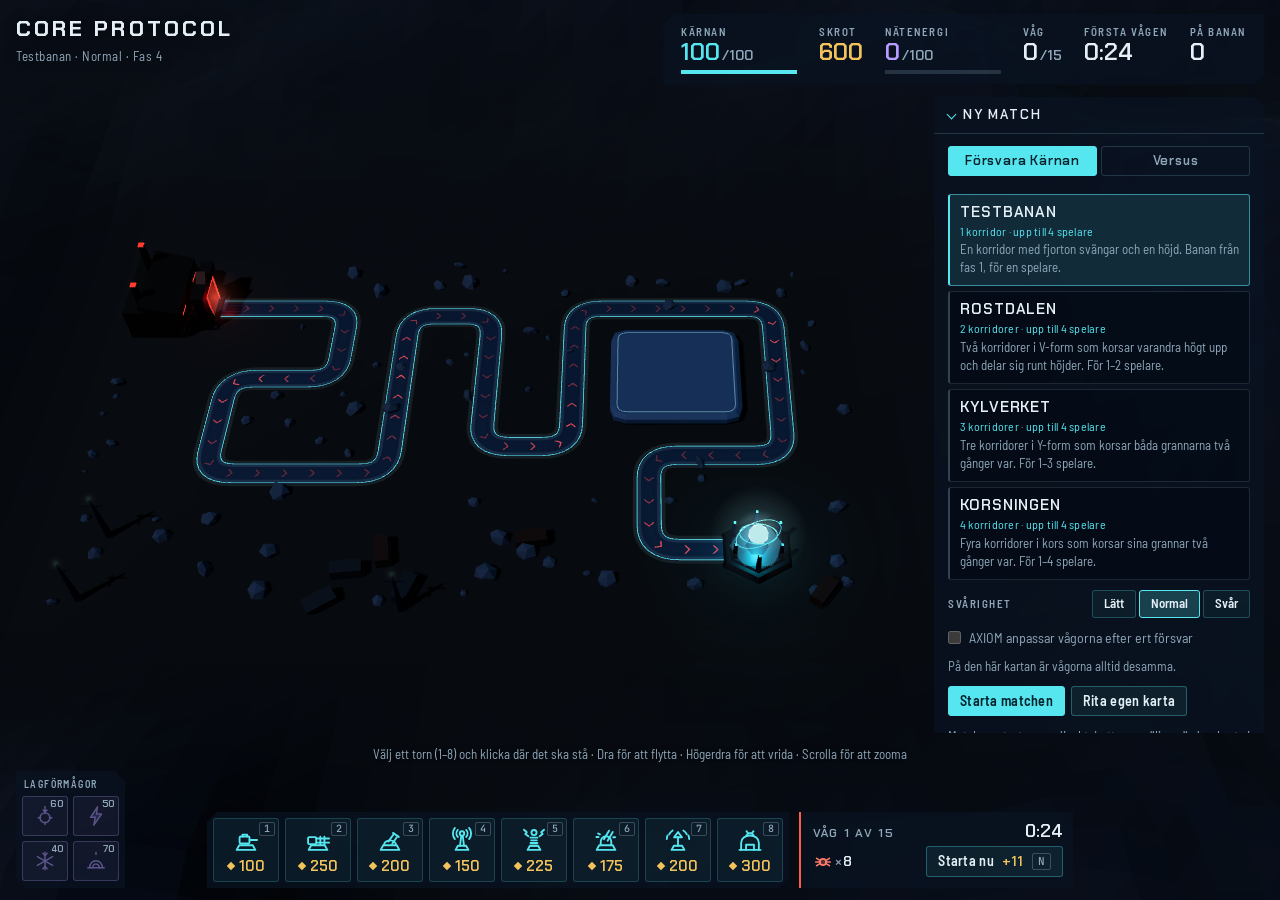
==== commit db27f98d: "Fas 4: versus mot en vän eller AI:n Versus en mot en på Spegeln: fabriken, inkomst, loadout med sex " ====
--- a/core-protocol.html
+++ b/core-protocol.html
@@ -5,18 +5,18 @@
     <meta name="viewport" content="width=device-width, initial-scale=1, viewport-fit=cover" />
     <title>Core Protocol</title>
     <meta name="claude:viewport-fit-sides" content="cover" />
-    <meta name="description" content="Core Protocol – sci-fi tower defense i webbläsaren. Fas 3: försvara Kärnan tillsammans, med en korridor var på kartor för upp till fyra spelare." />
+    <meta name="description" content="Core Protocol – sci-fi tower defense i webbläsaren. Försvara Kärnan tillsammans med upp till tre vänner, eller möt en vän eller AI:n i versus." />
     <link rel="preconnect" href="https://fonts.googleapis.com" />
     <link rel="preconnect" href="https://fonts.gstatic.com" crossorigin />
     <link
       rel="stylesheet"
       href="https://fonts.googleapis.com/css2?family=Barlow+Semi+Condensed:wght@400;500;600&family=Chakra+Petch:wght@500;600;700&family=JetBrains+Mono:wght@400;500&display=swap"
     />
-    <script type="module" crossorigin>var e=Object.defineProperty,t=(e,t,n)=>()=>{if(n)throw n[0];try{return e&&(t=e(e=0)),t}catch(e){throw n=[e],e}},n=(t,n)=>{let r={};for(var i in t)e(r,i,{get:t[i],enumerable:!0});return n||e(r,Symbol.toStringTag,{value:`Module`}),r};(function(){let e=document.createElement(`link`).relList;if(e&&e.supports&&e.supports(`modulepreload`))return;for(let e of document.querySelectorAll(`link[rel="modulepreload"]`))n(e);new MutationObserver(e=>{for(let t of e)if(t.type===`childList`)for(let e of t.addedNodes)e.tagName===`LINK`&&e.rel===`modulepreload`&&n(e)}).observe(document,{childList:!0,subtree:!0});function t(e){let t={};return e.integrity&&(t.integrity=e.integrity),e.referrerPolicy&&(t.referrerPolicy=e.referrerPolicy),t.credentials=e.crossOrigin===`use-credentials`?`include`:e.crossOrigin===`anonymous`?`omit`:`same-origin`,t}function n(e){if(e.ep)return;e.ep=!0;let n=t(e);fetch(e.href,n)}})();var r=1e3,i=1001,a=1002,o=1003,s=1004,c=1005,l=1006,u=1007,d=1008,f=1009,p=1010,m=1011,h=1012,g=1013,_=1014,v=1015,y=1016,b=1017,x=1018,S=1020,C=35902,w=35899,T=1021,E=1022,D=1023,O=1026,k=1027,A=1028,ee=1029,j=1030,te=1031,M=1033,ne=33776,N=33777,re=33778,ie=33779,ae=35840,oe=35841,se=35842,ce=35843,le=36196,P=37492,ue=37496,de=37488,fe=37489,pe=37490,me=37491,he=37808,ge=37809,_e=37810,ve=37811,ye=37812,be=37813,xe=37814,Se=37815,Ce=37816,we=37817,Te=37818,Ee=37819,De=37820,Oe=37821,ke=36492,Ae=36494,je=36495,Me=36283,Ne=36284,F=36285,Pe=36286,Fe=2300,Ie=2301,I=2302,Le=2303,L=2400,Re=2401,ze=2402,Be=3200,Ve=`srgb`,He=`srgb-linear`,Ue=`linear`,We=`srgb`,Ge=7680,Ke=35044,qe=35048,Je=2e3;function Ye(e){for(let t=e.length-1;t>=0;--t)if(e[t]>=65535)return!0;return!1}function Xe(e){return ArrayBuffer.isView(e)&&!(e instanceof DataView)}function Ze(e){return document.createElementNS(`http://www.w3.org/1999/xhtml`,e)}function Qe(){let e=Ze(`canvas`);return e.style.display=`block`,e}var $e={};function et(...e){let t=`THREE.`+e.shift();console.log(t,...e)}function tt(e){let t=e[0];if(typeof t==`string`&&t.startsWith(`TSL:`)){let t=e[1];t&&t.isStackTrace?e[0]+=` `+t.getLocation():e[1]=`Stack trace not available. Enable "THREE.Node.captureStackTrace" to capture stack traces.`}return e}function R(...e){e=tt(e);let t=`THREE.`+e.shift();{let n=e[0];n&&n.isStackTrace?console.warn(n.getError(t)):console.warn(t,...e)}}function z(...e){e=tt(e);let t=`THREE.`+e.shift();{let n=e[0];n&&n.isStackTrace?console.error(n.getError(t)):console.error(t,...e)}}function nt(...e){let t=e.join(` `);t in $e||($e[t]=!0,R(...e))}function rt(e,t,n){return new Promise(function(r,i){function a(){switch(e.clientWaitSync(t,e.SYNC_FLUSH_COMMANDS_BIT,0)){case e.WAIT_FAILED:i();break;case e.TIMEOUT_EXPIRED:setTimeout(a,n);break;default:r()}}setTimeout(a,n)})}var it={0:1,2:6,4:7,3:5,1:0,6:2,7:4,5:3},at=class{addEventListener(e,t){this._listeners===void 0&&(this._listeners={});let n=this._listeners;n[e]===void 0&&(n[e]=[]),n[e].indexOf(t)===-1&&n[e].push(t)}hasEventListener(e,t){let n=this._listeners;return n!==void 0&&n[e]!==void 0&&n[e].indexOf(t)!==-1}removeEventListener(e,t){let n=this._listeners;if(n===void 0)return;let r=n[e];if(r!==void 0){let e=r.indexOf(t);e!==-1&&r.splice(e,1)}}dispatchEvent(e){let t=this._listeners;if(t===void 0)return;let n=t[e.type];if(n!==void 0){e.target=this;let t=n.slice(0);for(let n=0,r=t.length;n<r;n++)t[n].call(this,e);e.target=null}}},ot=`00.01.02.03.04.05.06.07.08.09.0a.0b.0c.0d.0e.0f.10.11.12.13.14.15.16.17.18.19.1a.1b.1c.1d.1e.1f.20.21.22.23.24.25.26.27.28.29.2a.2b.2c.2d.2e.2f.30.31.32.33.34.35.36.37.38.39.3a.3b.3c.3d.3e.3f.40.41.42.43.44.45.46.47.48.49.4a.4b.4c.4d.4e.4f.50.51.52.53.54.55.56.57.58.59.5a.5b.5c.5d.5e.5f.60.61.62.63.64.65.66.67.68.69.6a.6b.6c.6d.6e.6f.70.71.72.73.74.75.76.77.78.79.7a.7b.7c.7d.7e.7f.80.81.82.83.84.85.86.87.88.89.8a.8b.8c.8d.8e.8f.90.91.92.93.94.95.96.97.98.99.9a.9b.9c.9d.9e.9f.a0.a1.a2.a3.a4.a5.a6.a7.a8.a9.aa.ab.ac.ad.ae.af.b0.b1.b2.b3.b4.b5.b6.b7.b8.b9.ba.bb.bc.bd.be.bf.c0.c1.c2.c3.c4.c5.c6.c7.c8.c9.ca.cb.cc.cd.ce.cf.d0.d1.d2.d3.d4.d5.d6.d7.d8.d9.da.db.dc.dd.de.df.e0.e1.e2.e3.e4.e5.e6.e7.e8.e9.ea.eb.ec.ed.ee.ef.f0.f1.f2.f3.f4.f5.f6.f7.f8.f9.fa.fb.fc.fd.fe.ff`.split(`.`),st=1234567,ct=Math.PI/180,lt=180/Math.PI;function ut(){let e=Math.random()*4294967295|0,t=Math.random()*4294967295|0,n=Math.random()*4294967295|0,r=Math.random()*4294967295|0;return(ot[e&255]+ot[e>>8&255]+ot[e>>16&255]+ot[e>>24&255]+`-`+ot[t&255]+ot[t>>8&255]+`-`+ot[t>>16&15|64]+ot[t>>24&255]+`-`+ot[n&63|128]+ot[n>>8&255]+`-`+ot[n>>16&255]+ot[n>>24&255]+ot[r&255]+ot[r>>8&255]+ot[r>>16&255]+ot[r>>24&255]).toLowerCase()}function dt(e,t,n){return Math.max(t,Math.min(n,e))}function ft(e,t){return(e%t+t)%t}function pt(e,t,n,r,i){return r+(e-t)*(i-r)/(n-t)}function mt(e,t,n){return e===t?0:(n-e)/(t-e)}function ht(e,t,n){return(1-n)*e+n*t}function gt(e,t,n,r){return ht(e,t,1-Math.exp(-n*r))}function _t(e,t=1){return t-Math.abs(ft(e,t*2)-t)}function vt(e,t,n){return e<=t?0:e>=n?1:(e=(e-t)/(n-t),e*e*(3-2*e))}function yt(e,t,n){return e<=t?0:e>=n?1:(e=(e-t)/(n-t),e*e*e*(e*(e*6-15)+10))}function bt(e,t){return e+Math.floor(Math.random()*(t-e+1))}function xt(e,t){return e+Math.random()*(t-e)}function St(e){return e*(.5-Math.random())}function Ct(e){e!==void 0&&(st=e);let t=st+=1831565813;return t=Math.imul(t^t>>>15,t|1),t^=t+Math.imul(t^t>>>7,t|61),((t^t>>>14)>>>0)/4294967296}function wt(e){return e*ct}function Tt(e){return e*lt}function Et(e){return e>0&&Number.isInteger(e)&&2**Math.round(Math.log2(e))===e}function Dt(e){return 2**Math.ceil(Math.log(e)/Math.LN2)}function Ot(e){return 2**Math.floor(Math.log(e)/Math.LN2)}function kt(e,t,n,r,i){let a=Math.cos,o=Math.sin,s=a(n/2),c=o(n/2),l=a((t+r)/2),u=o((t+r)/2),d=a((t-r)/2),f=o((t-r)/2),p=a((r-t)/2),m=o((r-t)/2);switch(i){case`XYX`:e.set(s*u,c*d,c*f,s*l);break;case`YZY`:e.set(c*f,s*u,c*d,s*l);break;case`ZXZ`:e.set(c*d,c*f,s*u,s*l);break;case`XZX`:e.set(s*u,c*m,c*p,s*l);break;case`YXY`:e.set(c*p,s*u,c*m,s*l);break;case`ZYZ`:e.set(c*m,c*p,s*u,s*l);break;default:R(`MathUtils: .setQuaternionFromProperEuler() encountered an unknown order: `+i)}}function At(e,t){switch(t.constructor){case Float32Array:return e;case Uint32Array:return e/4294967295;case Uint16Array:return e/65535;case Uint8Array:case Uint8ClampedArray:return e/255;case Int32Array:return Math.max(e/2147483647,-1);case Int16Array:return Math.max(e/32767,-1);case Int8Array:return Math.max(e/127,-1);default:throw Error(`THREE.MathUtils: Invalid component type.`)}}function jt(e,t){switch(t.constructor){case Float32Array:return e;case Uint32Array:return Math.round(e*4294967295);case Uint16Array:return Math.round(e*65535);case Uint8Array:case Uint8ClampedArray:return Math.round(e*255);case Int32Array:return Math.round(e*2147483647);case Int16Array:return Math.round(e*32767);case Int8Array:return Math.round(e*127);default:throw Error(`THREE.MathUtils: Invalid component type.`)}}var Mt={DEG2RAD:ct,RAD2DEG:lt,generateUUID:ut,clamp:dt,euclideanModulo:ft,mapLinear:pt,inverseLerp:mt,lerp:ht,damp:gt,pingpong:_t,smoothstep:vt,smootherstep:yt,randInt:bt,randFloat:xt,randFloatSpread:St,seededRandom:Ct,degToRad:wt,radToDeg:Tt,isPowerOfTwo:Et,ceilPowerOfTwo:Dt,floorPowerOfTwo:Ot,setQuaternionFromProperEuler:kt,normalize:jt,denormalize:At},B=class e{static{e.prototype.isVector2=!0}constructor(e=0,t=0){this.x=e,this.y=t}get width(){return this.x}set width(e){this.x=e}get height(){return this.y}set height(e){this.y=e}set(e,t){return this.x=e,this.y=t,this}setScalar(e){return this.x=e,this.y=e,this}setX(e){return this.x=e,this}setY(e){return this.y=e,this}setComponent(e,t){switch(e){case 0:this.x=t;break;case 1:this.y=t;break;default:throw Error(`THREE.Vector2: index is out of range: `+e)}return this}getComponent(e){switch(e){case 0:return this.x;case 1:return this.y;default:throw Error(`THREE.Vector2: index is out of range: `+e)}}clone(){return new this.constructor(this.x,this.y)}copy(e){return this.x=e.x,this.y=e.y,this}add(e){return this.x+=e.x,this.y+=e.y,this}addScalar(e){return this.x+=e,this.y+=e,this}addVectors(e,t){return this.x=e.x+t.x,this.y=e.y+t.y,this}addScaledVector(e,t){return this.x+=e.x*t,this.y+=e.y*t,this}sub(e){return this.x-=e.x,this.y-=e.y,this}subScalar(e){return this.x-=e,this.y-=e,this}subVectors(e,t){return this.x=e.x-t.x,this.y=e.y-t.y,this}multiply(e){return this.x*=e.x,this.y*=e.y,this}multiplyScalar(e){return this.x*=e,this.y*=e,this}divide(e){return this.x/=e.x,this.y/=e.y,this}divideScalar(e){return this.multiplyScalar(1/e)}applyMatrix3(e){let t=this.x,n=this.y,r=e.elements;return this.x=r[0]*t+r[3]*n+r[6],this.y=r[1]*t+r[4]*n+r[7],this}min(e){return this.x=Math.min(this.x,e.x),this.y=Math.min(this.y,e.y),this}max(e){return this.x=Math.max(this.x,e.x),this.y=Math.max(this.y,e.y),this}clamp(e,t){return this.x=dt(this.x,e.x,t.x),this.y=dt(this.y,e.y,t.y),this}clampScalar(e,t){return this.x=dt(this.x,e,t),this.y=dt(this.y,e,t),this}clampLength(e,t){let n=this.length();return this.divideScalar(n||1).multiplyScalar(dt(n,e,t))}floor(){return this.x=Math.floor(this.x),this.y=Math.floor(this.y),this}ceil(){return this.x=Math.ceil(this.x),this.y=Math.ceil(this.y),this}round(){return this.x=Math.round(this.x),this.y=Math.round(this.y),this}roundToZero(){return this.x=Math.trunc(this.x),this.y=Math.trunc(this.y),this}negate(){return this.x=-this.x,this.y=-this.y,this}dot(e){return this.x*e.x+this.y*e.y}cross(e){return this.x*e.y-this.y*e.x}lengthSq(){return this.x*this.x+this.y*this.y}length(){return Math.sqrt(this.x*this.x+this.y*this.y)}manhattanLength(){return Math.abs(this.x)+Math.abs(this.y)}normalize(){return this.divideScalar(this.length()||1)}angle(){return Math.atan2(-this.y,-this.x)+Math.PI}angleTo(e){let t=Math.sqrt(this.lengthSq()*e.lengthSq());if(t===0)return Math.PI/2;let n=this.dot(e)/t;return Math.acos(dt(n,-1,1))}distanceTo(e){return Math.sqrt(this.distanceToSquared(e))}distanceToSquared(e){let t=this.x-e.x,n=this.y-e.y;return t*t+n*n}manhattanDistanceTo(e){return Math.abs(this.x-e.x)+Math.abs(this.y-e.y)}setLength(e){return this.normalize().multiplyScalar(e)}lerp(e,t){return this.x+=(e.x-this.x)*t,this.y+=(e.y-this.y)*t,this}lerpVectors(e,t,n){return this.x=e.x+(t.x-e.x)*n,this.y=e.y+(t.y-e.y)*n,this}equals(e){return e.x===this.x&&e.y===this.y}fromArray(e,t=0){return this.x=e[t],this.y=e[t+1],this}toArray(e=[],t=0){return e[t]=this.x,e[t+1]=this.y,e}fromBufferAttribute(e,t){return this.x=e.getX(t),this.y=e.getY(t),this}rotateAround(e,t){let n=Math.cos(t),r=Math.sin(t),i=this.x-e.x,a=this.y-e.y;return this.x=i*n-a*r+e.x,this.y=i*r+a*n+e.y,this}random(){return this.x=Math.random(),this.y=Math.random(),this}*[Symbol.iterator](){yield this.x,yield this.y}},Nt=class{constructor(e=0,t=0,n=0,r=1){this.isQuaternion=!0,this._x=e,this._y=t,this._z=n,this._w=r}static slerpFlat(e,t,n,r,i,a,o){let s=n[r+0],c=n[r+1],l=n[r+2],u=n[r+3],d=i[a+0],f=i[a+1],p=i[a+2],m=i[a+3];if(u!==m||s!==d||c!==f||l!==p){let e=s*d+c*f+l*p+u*m;e<0&&(d=-d,f=-f,p=-p,m=-m,e=-e);let t=1-o;if(e<.9995){let n=Math.acos(e),r=Math.sin(n);t=Math.sin(t*n)/r,o=Math.sin(o*n)/r,s=s*t+d*o,c=c*t+f*o,l=l*t+p*o,u=u*t+m*o}else{s=s*t+d*o,c=c*t+f*o,l=l*t+p*o,u=u*t+m*o;let e=1/Math.sqrt(s*s+c*c+l*l+u*u);s*=e,c*=e,l*=e,u*=e}}e[t]=s,e[t+1]=c,e[t+2]=l,e[t+3]=u}static multiplyQuaternionsFlat(e,t,n,r,i,a){let o=n[r],s=n[r+1],c=n[r+2],l=n[r+3],u=i[a],d=i[a+1],f=i[a+2],p=i[a+3];return e[t]=o*p+l*u+s*f-c*d,e[t+1]=s*p+l*d+c*u-o*f,e[t+2]=c*p+l*f+o*d-s*u,e[t+3]=l*p-o*u-s*d-c*f,e}get x(){return this._x}set x(e){this._x=e,this._onChangeCallback()}get y(){return this._y}set y(e){this._y=e,this._onChangeCallback()}get z(){return this._z}set z(e){this._z=e,this._onChangeCallback()}get w(){return this._w}set w(e){this._w=e,this._onChangeCallback()}set(e,t,n,r){return this._x=e,this._y=t,this._z=n,this._w=r,this._onChangeCallback(),this}clone(){return new this.constructor(this._x,this._y,this._z,this._w)}copy(e){return this._x=e.x,this._y=e.y,this._z=e.z,this._w=e.w,this._onChangeCallback(),this}setFromEuler(e,t=!0){let n=e._x,r=e._y,i=e._z,a=e._order,o=Math.cos,s=Math.sin,c=o(n/2),l=o(r/2),u=o(i/2),d=s(n/2),f=s(r/2),p=s(i/2);switch(a){case`XYZ`:this._x=d*l*u+c*f*p,this._y=c*f*u-d*l*p,this._z=c*l*p+d*f*u,this._w=c*l*u-d*f*p;break;case`YXZ`:this._x=d*l*u+c*f*p,this._y=c*f*u-d*l*p,this._z=c*l*p-d*f*u,this._w=c*l*u+d*f*p;break;case`ZXY`:this._x=d*l*u-c*f*p,this._y=c*f*u+d*l*p,this._z=c*l*p+d*f*u,this._w=c*l*u-d*f*p;break;case`ZYX`:this._x=d*l*u-c*f*p,this._y=c*f*u+d*l*p,this._z=c*l*p-d*f*u,this._w=c*l*u+d*f*p;break;case`YZX`:this._x=d*l*u+c*f*p,this._y=c*f*u+d*l*p,this._z=c*l*p-d*f*u,this._w=c*l*u-d*f*p;break;case`XZY`:this._x=d*l*u-c*f*p,this._y=c*f*u-d*l*p,this._z=c*l*p+d*f*u,this._w=c*l*u+d*f*p;break;default:R(`Quaternion: .setFromEuler() encountered an unknown order: `+a)}return t===!0&&this._onChangeCallback(),this}setFromAxisAngle(e,t){let n=t/2,r=Math.sin(n);return this._x=e.x*r,this._y=e.y*r,this._z=e.z*r,this._w=Math.cos(n),this._onChangeCallback(),this}setFromRotationMatrix(e){let t=e.elements,n=t[0],r=t[4],i=t[8],a=t[1],o=t[5],s=t[9],c=t[2],l=t[6],u=t[10],d=n+o+u;if(d>0){let e=.5/Math.sqrt(d+1);this._w=.25/e,this._x=(l-s)*e,this._y=(i-c)*e,this._z=(a-r)*e}else if(n>o&&n>u){let e=2*Math.sqrt(1+n-o-u);this._w=(l-s)/e,this._x=.25*e,this._y=(r+a)/e,this._z=(i+c)/e}else if(o>u){let e=2*Math.sqrt(1+o-n-u);this._w=(i-c)/e,this._x=(r+a)/e,this._y=.25*e,this._z=(s+l)/e}else{let e=2*Math.sqrt(1+u-n-o);this._w=(a-r)/e,this._x=(i+c)/e,this._y=(s+l)/e,this._z=.25*e}return this._onChangeCallback(),this}setFromUnitVectors(e,t){let n=e.dot(t)+1;return n<1e-8?(n=0,Math.abs(e.x)>Math.abs(e.z)?(this._x=-e.y,this._y=e.x,this._z=0,this._w=n):(this._x=0,this._y=-e.z,this._z=e.y,this._w=n)):(this._x=e.y*t.z-e.z*t.y,this._y=e.z*t.x-e.x*t.z,this._z=e.x*t.y-e.y*t.x,this._w=n),this.normalize()}angleTo(e){return 2*Math.acos(Math.abs(dt(this.dot(e),-1,1)))}rotateTowards(e,t){let n=this.angleTo(e);if(n===0)return this;let r=Math.min(1,t/n);return this.slerp(e,r),this}identity(){return this.set(0,0,0,1)}invert(){return this.conjugate()}conjugate(){return this._x*=-1,this._y*=-1,this._z*=-1,this._onChangeCallback(),this}dot(e){return this._x*e._x+this._y*e._y+this._z*e._z+this._w*e._w}lengthSq(){return this._x*this._x+this._y*this._y+this._z*this._z+this._w*this._w}length(){return Math.sqrt(this._x*this._x+this._y*this._y+this._z*this._z+this._w*this._w)}normalize(){let e=this.length();return e===0?(this._x=0,this._y=0,this._z=0,this._w=1):(e=1/e,this._x*=e,this._y*=e,this._z*=e,this._w*=e),this._onChangeCallback(),this}multiply(e){return this.multiplyQuaternions(this,e)}premultiply(e){return this.multiplyQuaternions(e,this)}multiplyQuaternions(e,t){let n=e._x,r=e._y,i=e._z,a=e._w,o=t._x,s=t._y,c=t._z,l=t._w;return this._x=n*l+a*o+r*c-i*s,this._y=r*l+a*s+i*o-n*c,this._z=i*l+a*c+n*s-r*o,this._w=a*l-n*o-r*s-i*c,this._onChangeCallback(),this}slerp(e,t){let n=e._x,r=e._y,i=e._z,a=e._w,o=this.dot(e);o<0&&(n=-n,r=-r,i=-i,a=-a,o=-o);let s=1-t;if(o<.9995){let e=Math.acos(o),c=Math.sin(e);s=Math.sin(s*e)/c,t=Math.sin(t*e)/c,this._x=this._x*s+n*t,this._y=this._y*s+r*t,this._z=this._z*s+i*t,this._w=this._w*s+a*t,this._onChangeCallback()}else this._x=this._x*s+n*t,this._y=this._y*s+r*t,this._z=this._z*s+i*t,this._w=this._w*s+a*t,this.normalize();return this}slerpQuaternions(e,t,n){return this.copy(e).slerp(t,n)}random(){let e=2*Math.PI*Math.random(),t=2*Math.PI*Math.random(),n=Math.random(),r=Math.sqrt(1-n),i=Math.sqrt(n);return this.set(r*Math.sin(e),r*Math.cos(e),i*Math.sin(t),i*Math.cos(t))}equals(e){return e._x===this._x&&e._y===this._y&&e._z===this._z&&e._w===this._w}fromArray(e,t=0){return this._x=e[t],this._y=e[t+1],this._z=e[t+2],this._w=e[t+3],this._onChangeCallback(),this}toArray(e=[],t=0){return e[t]=this._x,e[t+1]=this._y,e[t+2]=this._z,e[t+3]=this._w,e}fromBufferAttribute(e,t){return this._x=e.getX(t),this._y=e.getY(t),this._z=e.getZ(t),this._w=e.getW(t),this._onChangeCallback(),this}toJSON(){return this.toArray()}_onChange(e){return this._onChangeCallback=e,this}_onChangeCallback(){}*[Symbol.iterator](){yield this._x,yield this._y,yield this._z,yield this._w}},V=class e{static{e.prototype.isVector3=!0}constructor(e=0,t=0,n=0){this.x=e,this.y=t,this.z=n}set(e,t,n){return n===void 0&&(n=this.z),this.x=e,this.y=t,this.z=n,this}setScalar(e){return this.x=e,this.y=e,this.z=e,this}setX(e){return this.x=e,this}setY(e){return this.y=e,this}setZ(e){return this.z=e,this}setComponent(e,t){switch(e){case 0:this.x=t;break;case 1:this.y=t;break;case 2:this.z=t;break;default:throw Error(`THREE.Vector3: index is out of range: `+e)}return this}getComponent(e){switch(e){case 0:return this.x;case 1:return this.y;case 2:return this.z;default:throw Error(`THREE.Vector3: index is out of range: `+e)}}clone(){return new this.constructor(this.x,this.y,this.z)}copy(e){return this.x=e.x,this.y=e.y,this.z=e.z,this}add(e){return this.x+=e.x,this.y+=e.y,this.z+=e.z,this}addScalar(e){return this.x+=e,this.y+=e,this.z+=e,this}addVectors(e,t){return this.x=e.x+t.x,this.y=e.y+t.y,this.z=e.z+t.z,this}addScaledVector(e,t){return this.x+=e.x*t,this.y+=e.y*t,this.z+=e.z*t,this}sub(e){return this.x-=e.x,this.y-=e.y,this.z-=e.z,this}subScalar(e){return this.x-=e,this.y-=e,this.z-=e,this}subVectors(e,t){return this.x=e.x-t.x,this.y=e.y-t.y,this.z=e.z-t.z,this}multiply(e){return this.x*=e.x,this.y*=e.y,this.z*=e.z,this}multiplyScalar(e){return this.x*=e,this.y*=e,this.z*=e,this}multiplyVectors(e,t){return this.x=e.x*t.x,this.y=e.y*t.y,this.z=e.z*t.z,this}applyEuler(e){return this.applyQuaternion(Ft.setFromEuler(e))}applyAxisAngle(e,t){return this.applyQuaternion(Ft.setFromAxisAngle(e,t))}applyMatrix3(e){let t=this.x,n=this.y,r=this.z,i=e.elements;return this.x=i[0]*t+i[3]*n+i[6]*r,this.y=i[1]*t+i[4]*n+i[7]*r,this.z=i[2]*t+i[5]*n+i[8]*r,this}applyNormalMatrix(e){return this.applyMatrix3(e).normalize()}applyMatrix4(e){let t=this.x,n=this.y,r=this.z,i=e.elements,a=1/(i[3]*t+i[7]*n+i[11]*r+i[15]);return this.x=(i[0]*t+i[4]*n+i[8]*r+i[12])*a,this.y=(i[1]*t+i[5]*n+i[9]*r+i[13])*a,this.z=(i[2]*t+i[6]*n+i[10]*r+i[14])*a,this}applyQuaternion(e){let t=this.x,n=this.y,r=this.z,i=e.x,a=e.y,o=e.z,s=e.w,c=2*(a*r-o*n),l=2*(o*t-i*r),u=2*(i*n-a*t);return this.x=t+s*c+a*u-o*l,this.y=n+s*l+o*c-i*u,this.z=r+s*u+i*l-a*c,this}project(e){return this.applyMatrix4(e.matrixWorldInverse).applyMatrix4(e.projectionMatrix)}unproject(e){return this.applyMatrix4(e.projectionMatrixInverse).applyMatrix4(e.matrixWorld)}transformDirection(e){let t=this.x,n=this.y,r=this.z,i=e.elements;return this.x=i[0]*t+i[4]*n+i[8]*r,this.y=i[1]*t+i[5]*n+i[9]*r,this.z=i[2]*t+i[6]*n+i[10]*r,this.normalize()}divide(e){return this.x/=e.x,this.y/=e.y,this.z/=e.z,this}divideScalar(e){return this.multiplyScalar(1/e)}min(e){return this.x=Math.min(this.x,e.x),this.y=Math.min(this.y,e.y),this.z=Math.min(this.z,e.z),this}max(e){return this.x=Math.max(this.x,e.x),this.y=Math.max(this.y,e.y),this.z=Math.max(this.z,e.z),this}clamp(e,t){return this.x=dt(this.x,e.x,t.x),this.y=dt(this.y,e.y,t.y),this.z=dt(this.z,e.z,t.z),this}clampScalar(e,t){return this.x=dt(this.x,e,t),this.y=dt(this.y,e,t),this.z=dt(this.z,e,t),this}clampLength(e,t){let n=this.length();return this.divideScalar(n||1).multiplyScalar(dt(n,e,t))}floor(){return this.x=Math.floor(this.x),this.y=Math.floor(this.y),this.z=Math.floor(this.z),this}ceil(){return this.x=Math.ceil(this.x),this.y=Math.ceil(this.y),this.z=Math.ceil(this.z),this}round(){return this.x=Math.round(this.x),this.y=Math.round(this.y),this.z=Math.round(this.z),this}roundToZero(){return this.x=Math.trunc(this.x),this.y=Math.trunc(this.y),this.z=Math.trunc(this.z),this}negate(){return this.x=-this.x,this.y=-this.y,this.z=-this.z,this}dot(e){return this.x*e.x+this.y*e.y+this.z*e.z}lengthSq(){return this.x*this.x+this.y*this.y+this.z*this.z}length(){return Math.sqrt(this.x*this.x+this.y*this.y+this.z*this.z)}manhattanLength(){return Math.abs(this.x)+Math.abs(this.y)+Math.abs(this.z)}normalize(){return this.divideScalar(this.length()||1)}setLength(e){return this.normalize().multiplyScalar(e)}lerp(e,t){return this.x+=(e.x-this.x)*t,this.y+=(e.y-this.y)*t,this.z+=(e.z-this.z)*t,this}lerpVectors(e,t,n){return this.x=e.x+(t.x-e.x)*n,this.y=e.y+(t.y-e.y)*n,this.z=e.z+(t.z-e.z)*n,this}cross(e){return this.crossVectors(this,e)}crossVectors(e,t){let n=e.x,r=e.y,i=e.z,a=t.x,o=t.y,s=t.z;return this.x=r*s-i*o,this.y=i*a-n*s,this.z=n*o-r*a,this}projectOnVector(e){let t=e.lengthSq();if(t===0)return this.set(0,0,0);let n=e.dot(this)/t;return this.copy(e).multiplyScalar(n)}projectOnPlane(e){return Pt.copy(this).projectOnVector(e),this.sub(Pt)}reflect(e){return this.sub(Pt.copy(e).multiplyScalar(2*this.dot(e)))}angleTo(e){let t=Math.sqrt(this.lengthSq()*e.lengthSq());if(t===0)return Math.PI/2;let n=this.dot(e)/t;return Math.acos(dt(n,-1,1))}distanceTo(e){return Math.sqrt(this.distanceToSquared(e))}distanceToSquared(e){let t=this.x-e.x,n=this.y-e.y,r=this.z-e.z;return t*t+n*n+r*r}manhattanDistanceTo(e){return Math.abs(this.x-e.x)+Math.abs(this.y-e.y)+Math.abs(this.z-e.z)}setFromSpherical(e){return this.setFromSphericalCoords(e.radius,e.phi,e.theta)}setFromSphericalCoords(e,t,n){let r=Math.sin(t)*e;return this.x=r*Math.sin(n),this.y=Math.cos(t)*e,this.z=r*Math.cos(n),this}setFromCylindrical(e){return this.setFromCylindricalCoords(e.radius,e.theta,e.y)}setFromCylindricalCoords(e,t,n){return this.x=e*Math.sin(t),this.y=n,this.z=e*Math.cos(t),this}setFromMatrixPosition(e){let t=e.elements;return this.x=t[12],this.y=t[13],this.z=t[14],this}setFromMatrixScale(e){let t=this.setFromMatrixColumn(e,0).length(),n=this.setFromMatrixColumn(e,1).length(),r=this.setFromMatrixColumn(e,2).length();return this.x=t,this.y=n,this.z=r,this}setFromMatrixColumn(e,t){return this.fromArray(e.elements,t*4)}setFromMatrix3Column(e,t){return this.fromArray(e.elements,t*3)}setFromEuler(e){return this.x=e._x,this.y=e._y,this.z=e._z,this}setFromColor(e){return this.x=e.r,this.y=e.g,this.z=e.b,this}equals(e){return e.x===this.x&&e.y===this.y&&e.z===this.z}fromArray(e,t=0){return this.x=e[t],this.y=e[t+1],this.z=e[t+2],this}toArray(e=[],t=0){return e[t]=this.x,e[t+1]=this.y,e[t+2]=this.z,e}fromBufferAttribute(e,t){return this.x=e.getX(t),this.y=e.getY(t),this.z=e.getZ(t),this}random(){return this.x=Math.random(),this.y=Math.random(),this.z=Math.random(),this}randomDirection(){let e=Math.random()*Math.PI*2,t=Math.random()*2-1,n=Math.sqrt(1-t*t);return this.x=n*Math.cos(e),this.y=t,this.z=n*Math.sin(e),this}*[Symbol.iterator](){yield this.x,yield this.y,yield this.z}},Pt=new V,Ft=new Nt,It=class e{static{e.prototype.isMatrix3=!0}constructor(e,t,n,r,i,a,o,s,c){this.elements=[1,0,0,0,1,0,0,0,1],e!==void 0&&this.set(e,t,n,r,i,a,o,s,c)}set(e,t,n,r,i,a,o,s,c){let l=this.elements;return l[0]=e,l[1]=r,l[2]=o,l[3]=t,l[4]=i,l[5]=s,l[6]=n,l[7]=a,l[8]=c,this}identity(){return this.set(1,0,0,0,1,0,0,0,1),this}copy(e){let t=this.elements,n=e.elements;return t[0]=n[0],t[1]=n[1],t[2]=n[2],t[3]=n[3],t[4]=n[4],t[5]=n[5],t[6]=n[6],t[7]=n[7],t[8]=n[8],this}extractBasis(e,t,n){return e.setFromMatrix3Column(this,0),t.setFromMatrix3Column(this,1),n.setFromMatrix3Column(this,2),this}setFromMatrix4(e){let t=e.elements;return this.set(t[0],t[4],t[8],t[1],t[5],t[9],t[2],t[6],t[10]),this}multiply(e){return this.multiplyMatrices(this,e)}premultiply(e){return this.multiplyMatrices(e,this)}multiplyMatrices(e,t){let n=e.elements,r=t.elements,i=this.elements,a=n[0],o=n[3],s=n[6],c=n[1],l=n[4],u=n[7],d=n[2],f=n[5],p=n[8],m=r[0],h=r[3],g=r[6],_=r[1],v=r[4],y=r[7],b=r[2],x=r[5],S=r[8];return i[0]=a*m+o*_+s*b,i[3]=a*h+o*v+s*x,i[6]=a*g+o*y+s*S,i[1]=c*m+l*_+u*b,i[4]=c*h+l*v+u*x,i[7]=c*g+l*y+u*S,i[2]=d*m+f*_+p*b,i[5]=d*h+f*v+p*x,i[8]=d*g+f*y+p*S,this}multiplyScalar(e){let t=this.elements;return t[0]*=e,t[3]*=e,t[6]*=e,t[1]*=e,t[4]*=e,t[7]*=e,t[2]*=e,t[5]*=e,t[8]*=e,this}determinant(){let e=this.elements,t=e[0],n=e[1],r=e[2],i=e[3],a=e[4],o=e[5],s=e[6],c=e[7],l=e[8];return t*a*l-t*o*c-n*i*l+n*o*s+r*i*c-r*a*s}invert(){let e=this.elements,t=e[0],n=e[1],r=e[2],i=e[3],a=e[4],o=e[5],s=e[6],c=e[7],l=e[8],u=l*a-o*c,d=o*s-l*i,f=c*i-a*s,p=t*u+n*d+r*f;if(p===0)return this.set(0,0,0,0,0,0,0,0,0);let m=1/p;return e[0]=u*m,e[1]=(r*c-l*n)*m,e[2]=(o*n-r*a)*m,e[3]=d*m,e[4]=(l*t-r*s)*m,e[5]=(r*i-o*t)*m,e[6]=f*m,e[7]=(n*s-c*t)*m,e[8]=(a*t-n*i)*m,this}transpose(){let e,t=this.elements;return e=t[1],t[1]=t[3],t[3]=e,e=t[2],t[2]=t[6],t[6]=e,e=t[5],t[5]=t[7],t[7]=e,this}getNormalMatrix(e){return this.setFromMatrix4(e).invert().transpose()}transposeIntoArray(e){let t=this.elements;return e[0]=t[0],e[1]=t[3],e[2]=t[6],e[3]=t[1],e[4]=t[4],e[5]=t[7],e[6]=t[2],e[7]=t[5],e[8]=t[8],this}setUvTransform(e,t,n,r,i,a,o){let s=Math.cos(i),c=Math.sin(i);return this.set(n*s,n*c,-n*(s*a+c*o)+a+e,-r*c,r*s,-r*(-c*a+s*o)+o+t,0,0,1),this}scale(e,t){return nt(`Matrix3: .scale() is deprecated. Use .makeScale() instead.`),this.premultiply(Lt.makeScale(e,t)),this}rotate(e){return nt(`Matrix3: .rotate() is deprecated. Use .makeRotation() instead.`),this.premultiply(Lt.makeRotation(-e)),this}translate(e,t){return nt(`Matrix3: .translate() is deprecated. Use .makeTranslation() instead.`),this.premultiply(Lt.makeTranslation(e,t)),this}makeTranslation(e,t){return e.isVector2?this.set(1,0,e.x,0,1,e.y,0,0,1):this.set(1,0,e,0,1,t,0,0,1),this}makeRotation(e){let t=Math.cos(e),n=Math.sin(e);return this.set(t,-n,0,n,t,0,0,0,1),this}makeScale(e,t){return this.set(e,0,0,0,t,0,0,0,1),this}equals(e){let t=this.elements,n=e.elements;for(let e=0;e<9;e++)if(t[e]!==n[e])return!1;return!0}fromArray(e,t=0){for(let n=0;n<9;n++)this.elements[n]=e[n+t];return this}toArray(e=[],t=0){let n=this.elements;return e[t]=n[0],e[t+1]=n[1],e[t+2]=n[2],e[t+3]=n[3],e[t+4]=n[4],e[t+5]=n[5],e[t+6]=n[6],e[t+7]=n[7],e[t+8]=n[8],e}clone(){return new this.constructor().fromArray(this.elements)}},Lt=new It,Rt=new It().set(.4123908,.3575843,.1804808,.212639,.7151687,.0721923,.0193308,.1191948,.9505322),zt=new It().set(3.2409699,-1.5373832,-.4986108,-.9692436,1.8759675,.0415551,.0556301,-.203977,1.0569715);function Bt(){let e={enabled:!0,workingColorSpace:He,spaces:{},convert:function(e,t,n){return this.enabled===!1||t===n||!t||!n||(this.spaces[t].transfer===`srgb`&&(e.r=Ht(e.r),e.g=Ht(e.g),e.b=Ht(e.b)),this.spaces[t].primaries!==this.spaces[n].primaries&&(e.applyMatrix3(this.spaces[t].toXYZ),e.applyMatrix3(this.spaces[n].fromXYZ)),this.spaces[n].transfer===`srgb`&&(e.r=Ut(e.r),e.g=Ut(e.g),e.b=Ut(e.b))),e},workingToColorSpace:function(e,t){return this.convert(e,this.workingColorSpace,t)},colorSpaceToWorking:function(e,t){return this.convert(e,t,this.workingColorSpace)},getPrimaries:function(e){return this.spaces[e].primaries},getTransfer:function(e){return e===``?Ue:this.spaces[e].transfer},getToneMappingMode:function(e){return this.spaces[e].outputColorSpaceConfig.toneMappingMode||`standard`},getLuminanceCoefficients:function(e,t=this.workingColorSpace){return e.fromArray(this.spaces[t].luminanceCoefficients)},define:function(e){Object.assign(this.spaces,e)},_getMatrix:function(e,t,n){return e.copy(this.spaces[t].toXYZ).multiply(this.spaces[n].fromXYZ)},_getDrawingBufferColorSpace:function(e){return this.spaces[e].outputColorSpaceConfig.drawingBufferColorSpace},_getUnpackColorSpace:function(e=this.workingColorSpace){return this.spaces[e].workingColorSpaceConfig.unpackColorSpace},fromWorkingColorSpace:function(t,n){return nt(`ColorManagement: .fromWorkingColorSpace() has been renamed to .workingToColorSpace().`),e.workingToColorSpace(t,n)},toWorkingColorSpace:function(t,n){return nt(`ColorManagement: .toWorkingColorSpace() has been renamed to .colorSpaceToWorking().`),e.colorSpaceToWorking(t,n)}},t=[.64,.33,.3,.6,.15,.06],n=[.2126,.7152,.0722],r=[.3127,.329];return e.define({[He]:{primaries:t,whitePoint:r,transfer:Ue,toXYZ:Rt,fromXYZ:zt,luminanceCoefficients:n,workingColorSpaceConfig:{unpackColorSpace:Ve},outputColorSpaceConfig:{drawingBufferColorSpace:Ve}},[Ve]:{primaries:t,whitePoint:r,transfer:We,toXYZ:Rt,fromXYZ:zt,luminanceCoefficients:n,outputColorSpaceConfig:{drawingBufferColorSpace:Ve}}}),e}var Vt=Bt();function Ht(e){return e<.04045?e*.0773993808:(e*.9478672986+.0521327014)**2.4}function Ut(e){return e<.0031308?e*12.92:1.055*e**.41666-.055}var Wt,Gt=class{static getDataURL(e,t=`image/png`){if(/^data:/i.test(e.src)||typeof HTMLCanvasElement>`u`)return e.src;let n;if(e instanceof HTMLCanvasElement)n=e;else{Wt===void 0&&(Wt=Ze(`canvas`)),Wt.width=e.width,Wt.height=e.height;let t=Wt.getContext(`2d`);e instanceof ImageData?t.putImageData(e,0,0):t.drawImage(e,0,0,e.width,e.height),n=Wt}return n.toDataURL(t)}static sRGBToLinear(e){if(typeof HTMLImageElement<`u`&&e instanceof HTMLImageElement||typeof HTMLCanvasElement<`u`&&e instanceof HTMLCanvasElement||typeof ImageBitmap<`u`&&e instanceof ImageBitmap){let t=Ze(`canvas`);t.width=e.width,t.height=e.height;let n=t.getContext(`2d`);n.drawImage(e,0,0,e.width,e.height);let r=n.getImageData(0,0,e.width,e.height),i=r.data;for(let e=0;e<i.length;e++)i[e]=Ht(i[e]/255)*255;return n.putImageData(r,0,0),t}if(e.data){let t=e.data.slice(0);for(let e=0;e<t.length;e++)t instanceof Uint8Array||t instanceof Uint8ClampedArray?t[e]=Math.floor(Ht(t[e]/255)*255):t[e]=Ht(t[e]);return{data:t,width:e.width,height:e.height}}return R(`ImageUtils.sRGBToLinear(): Unsupported image type. No color space conversion applied.`),e}},Kt=0,qt=class{constructor(e=null){this.isTextureSource=!0,Object.defineProperty(this,"id",{value:Kt++}),this.uuid=ut(),this.data=e,this.dataReady=!0,this.version=0}getSize(e){let t=this.data;return typeof HTMLVideoElement<`u`&&t instanceof HTMLVideoElement?e.set(t.videoWidth,t.videoHeight,0):typeof VideoFrame<`u`&&t instanceof VideoFrame?e.set(t.displayWidth,t.displayHeight,0):t===null?e.set(0,0,0):e.set(t.width,t.height,t.depth||0),e}set needsUpdate(e){e===!0&&this.version++}toJSON(e){let t=e===void 0||typeof e==`string`;if(!t&&e.images[this.uuid]!==void 0)return e.images[this.uuid];let n={uuid:this.uuid,url:``},r=this.data;if(r!==null){let e;if(Array.isArray(r)){e=[];for(let t=0,n=r.length;t<n;t++)r[t].isDataTexture?e.push(Jt(r[t].image)):e.push(Jt(r[t]))}else e=Jt(r);n.url=e}return t||(e.images[this.uuid]=n),n}};function Jt(e){return typeof HTMLImageElement<`u`&&e instanceof HTMLImageElement||typeof HTMLCanvasElement<`u`&&e instanceof HTMLCanvasElement||typeof ImageBitmap<`u`&&e instanceof ImageBitmap?Gt.getDataURL(e):e.data?{data:Array.from(e.data),width:e.width,height:e.height,type:e.data.constructor.name}:(R(`Texture: Unable to serialize Texture.`),{})}var Yt=0,Xt=new V,Zt=class e extends at{constructor(t=e.DEFAULT_IMAGE,n=e.DEFAULT_MAPPING,r=i,a=i,o=l,s=d,c=D,u=f,p=e.DEFAULT_ANISOTROPY,m=``){super(),this.isTexture=!0,Object.defineProperty(this,"id",{value:Yt++}),this.uuid=ut(),this.name=``,this.source=new qt(t),this.mipmaps=[],this.mapping=n,this.channel=0,this.wrapS=r,this.wrapT=a,this.magFilter=o,this.minFilter=s,this.anisotropy=p,this.format=c,this.internalFormat=null,this.type=u,this.offset=new B(0,0),this.repeat=new B(1,1),this.center=new B(0,0),this.rotation=0,this.matrixAutoUpdate=!0,this.matrix=new It,this.generateMipmaps=!0,this.premultiplyAlpha=!1,this.flipY=!0,this.unpackAlignment=4,this.colorSpace=m,this.userData={},this.updateRanges=[],this.version=0,this.onUpdate=null,this.renderTarget=null,this.isRenderTargetTexture=!1,this.isArrayTexture=!!(t&&t.depth&&t.depth>1),this.pmremVersion=0,this.normalized=!1}get width(){return this.source.getSize(Xt).x}get height(){return this.source.getSize(Xt).y}get depth(){return this.source.getSize(Xt).z}get image(){return this.source.data}set image(e){this.source.data=e}updateMatrix(){this.matrix.setUvTransform(this.offset.x,this.offset.y,this.repeat.x,this.repeat.y,this.rotation,this.center.x,this.center.y)}addUpdateRange(e,t){this.updateRanges.push({start:e,count:t})}clearUpdateRanges(){this.updateRanges.length=0}clone(){return new this.constructor().copy(this)}copy(e){return this.name=e.name,this.source=e.source,this.mipmaps=e.mipmaps.slice(0),this.mapping=e.mapping,this.channel=e.channel,this.wrapS=e.wrapS,this.wrapT=e.wrapT,this.magFilter=e.magFilter,this.minFilter=e.minFilter,this.anisotropy=e.anisotropy,this.format=e.format,this.internalFormat=e.internalFormat,this.type=e.type,this.normalized=e.normalized,this.offset.copy(e.offset),this.repeat.copy(e.repeat),this.center.copy(e.center),this.rotation=e.rotation,this.matrixAutoUpdate=e.matrixAutoUpdate,this.matrix.copy(e.matrix),this.generateMipmaps=e.generateMipmaps,this.premultiplyAlpha=e.premultiplyAlpha,this.flipY=e.flipY,this.unpackAlignment=e.unpackAlignment,this.colorSpace=e.colorSpace,this.renderTarget=e.renderTarget,this.isRenderTargetTexture=e.isRenderTargetTexture,this.isArrayTexture=e.isArrayTexture,this.userData=JSON.parse(JSON.stringify(e.userData)),this.needsUpdate=!0,this}setValues(e){for(let t in e){let n=e[t];if(n===void 0){R(`Texture.setValues(): parameter '${t}' has value of undefined.`);continue}let r=this[t];r===void 0?R(`Texture.setValues(): property '${t}' does not exist.`):r&&n&&r.isVector2&&n.isVector2||r&&n&&r.isVector3&&n.isVector3||r&&n&&r.isMatrix3&&n.isMatrix3?r.copy(n):this[t]=n}}toJSON(e){let t=e===void 0||typeof e==`string`;if(!t&&e.textures[this.uuid]!==void 0)return e.textures[this.uuid];let n={metadata:{version:4.7,type:`Texture`,generator:`Texture.toJSON`},uuid:this.uuid,name:this.name,image:this.source.toJSON(e).uuid,mapping:this.mapping,channel:this.channel,repeat:[this.repeat.x,this.repeat.y],offset:[this.offset.x,this.offset.y],center:[this.center.x,this.center.y],rotation:this.rotation,wrap:[this.wrapS,this.wrapT],format:this.format,internalFormat:this.internalFormat,type:this.type,normalized:this.normalized,colorSpace:this.colorSpace,minFilter:this.minFilter,magFilter:this.magFilter,anisotropy:this.anisotropy,flipY:this.flipY,generateMipmaps:this.generateMipmaps,premultiplyAlpha:this.premultiplyAlpha,unpackAlignment:this.unpackAlignment};return Object.keys(this.userData).length>0&&(n.userData=this.userData),t||(e.textures[this.uuid]=n),n}dispose(){this.dispatchEvent({type:`dispose`})}transformUv(e){if(this.mapping!==300)return e;if(e.applyMatrix3(this.matrix),e.x<0||e.x>1)switch(this.wrapS){case r:e.x-=Math.floor(e.x);break;case i:e.x=e.x<0?0:1;break;case a:Math.abs(Math.floor(e.x)%2)===1?e.x=Math.ceil(e.x)-e.x:e.x-=Math.floor(e.x)}if(e.y<0||e.y>1)switch(this.wrapT){case r:e.y-=Math.floor(e.y);break;case i:e.y=e.y<0?0:1;break;case a:Math.abs(Math.floor(e.y)%2)===1?e.y=Math.ceil(e.y)-e.y:e.y-=Math.floor(e.y)}return this.flipY&&(e.y=1-e.y),e}set needsUpdate(e){e===!0&&(this.version++,this.source.needsUpdate=!0)}set needsPMREMUpdate(e){e===!0&&this.pmremVersion++}};Zt.DEFAULT_IMAGE=null,Zt.DEFAULT_MAPPING=300,Zt.DEFAULT_ANISOTROPY=1;var Qt=class e{static{e.prototype.isVector4=!0}constructor(e=0,t=0,n=0,r=1){this.x=e,this.y=t,this.z=n,this.w=r}get width(){return this.z}set width(e){this.z=e}get height(){return this.w}set height(e){this.w=e}set(e,t,n,r){return this.x=e,this.y=t,this.z=n,this.w=r,this}setScalar(e){return this.x=e,this.y=e,this.z=e,this.w=e,this}setX(e){return this.x=e,this}setY(e){return this.y=e,this}setZ(e){return this.z=e,this}setW(e){return this.w=e,this}setComponent(e,t){switch(e){case 0:this.x=t;break;case 1:this.y=t;break;case 2:this.z=t;break;case 3:this.w=t;break;default:throw Error(`THREE.Vector4: index is out of range: `+e)}return this}getComponent(e){switch(e){case 0:return this.x;case 1:return this.y;case 2:return this.z;case 3:return this.w;default:throw Error(`THREE.Vector4: index is out of range: `+e)}}clone(){return new this.constructor(this.x,this.y,this.z,this.w)}copy(e){return this.x=e.x,this.y=e.y,this.z=e.z,this.w=e.w===void 0?1:e.w,this}add(e){return this.x+=e.x,this.y+=e.y,this.z+=e.z,this.w+=e.w,this}addScalar(e){return this.x+=e,this.y+=e,this.z+=e,this.w+=e,this}addVectors(e,t){return this.x=e.x+t.x,this.y=e.y+t.y,this.z=e.z+t.z,this.w=e.w+t.w,this}addScaledVector(e,t){return this.x+=e.x*t,this.y+=e.y*t,this.z+=e.z*t,this.w+=e.w*t,this}sub(e){return this.x-=e.x,this.y-=e.y,this.z-=e.z,this.w-=e.w,this}subScalar(e){return this.x-=e,this.y-=e,this.z-=e,this.w-=e,this}subVectors(e,t){return this.x=e.x-t.x,this.y=e.y-t.y,this.z=e.z-t.z,this.w=e.w-t.w,this}multiply(e){return this.x*=e.x,this.y*=e.y,this.z*=e.z,this.w*=e.w,this}multiplyScalar(e){return this.x*=e,this.y*=e,this.z*=e,this.w*=e,this}applyMatrix4(e){let t=this.x,n=this.y,r=this.z,i=this.w,a=e.elements;return this.x=a[0]*t+a[4]*n+a[8]*r+a[12]*i,this.y=a[1]*t+a[5]*n+a[9]*r+a[13]*i,this.z=a[2]*t+a[6]*n+a[10]*r+a[14]*i,this.w=a[3]*t+a[7]*n+a[11]*r+a[15]*i,this}divide(e){return this.x/=e.x,this.y/=e.y,this.z/=e.z,this.w/=e.w,this}divideScalar(e){return this.multiplyScalar(1/e)}setAxisAngleFromQuaternion(e){this.w=2*Math.acos(e.w);let t=Math.sqrt(1-e.w*e.w);return t<1e-4?(this.x=1,this.y=0,this.z=0):(this.x=e.x/t,this.y=e.y/t,this.z=e.z/t),this}setAxisAngleFromRotationMatrix(e){let t,n,r,i,a=.01,o=.1,s=e.elements,c=s[0],l=s[4],u=s[8],d=s[1],f=s[5],p=s[9],m=s[2],h=s[6],g=s[10];if(Math.abs(l-d)<a&&Math.abs(u-m)<a&&Math.abs(p-h)<a){if(Math.abs(l+d)<o&&Math.abs(u+m)<o&&Math.abs(p+h)<o&&Math.abs(c+f+g-3)<o)return this.set(1,0,0,0),this;t=Math.PI;let e=(c+1)/2,s=(f+1)/2,_=(g+1)/2,v=(l+d)/4,y=(u+m)/4,b=(p+h)/4;return e>s&&e>_?e<a?(n=0,r=.707106781,i=.707106781):(n=Math.sqrt(e),r=v/n,i=y/n):s>_?s<a?(n=.707106781,r=0,i=.707106781):(r=Math.sqrt(s),n=v/r,i=b/r):_<a?(n=.707106781,r=.707106781,i=0):(i=Math.sqrt(_),n=y/i,r=b/i),this.set(n,r,i,t),this}let _=Math.sqrt((h-p)*(h-p)+(u-m)*(u-m)+(d-l)*(d-l));return Math.abs(_)<.001&&(_=1),this.x=(h-p)/_,this.y=(u-m)/_,this.z=(d-l)/_,this.w=Math.acos((c+f+g-1)/2),this}setFromMatrixPosition(e){let t=e.elements;return this.x=t[12],this.y=t[13],this.z=t[14],this.w=t[15],this}min(e){return this.x=Math.min(this.x,e.x),this.y=Math.min(this.y,e.y),this.z=Math.min(this.z,e.z),this.w=Math.min(this.w,e.w),this}max(e){return this.x=Math.max(this.x,e.x),this.y=Math.max(this.y,e.y),this.z=Math.max(this.z,e.z),this.w=Math.max(this.w,e.w),this}clamp(e,t){return this.x=dt(this.x,e.x,t.x),this.y=dt(this.y,e.y,t.y),this.z=dt(this.z,e.z,t.z),this.w=dt(this.w,e.w,t.w),this}clampScalar(e,t){return this.x=dt(this.x,e,t),this.y=dt(this.y,e,t),this.z=dt(this.z,e,t),this.w=dt(this.w,e,t),this}clampLength(e,t){let n=this.length();return this.divideScalar(n||1).multiplyScalar(dt(n,e,t))}floor(){return this.x=Math.floor(this.x),this.y=Math.floor(this.y),this.z=Math.floor(this.z),this.w=Math.floor(this.w),this}ceil(){return this.x=Math.ceil(this.x),this.y=Math.ceil(this.y),this.z=Math.ceil(this.z),this.w=Math.ceil(this.w),this}round(){return this.x=Math.round(this.x),this.y=Math.round(this.y),this.z=Math.round(this.z),this.w=Math.round(this.w),this}roundToZero(){return this.x=Math.trunc(this.x),this.y=Math.trunc(this.y),this.z=Math.trunc(this.z),this.w=Math.trunc(this.w),this}negate(){return this.x=-this.x,this.y=-this.y,this.z=-this.z,this.w=-this.w,this}dot(e){return this.x*e.x+this.y*e.y+this.z*e.z+this.w*e.w}lengthSq(){return this.x*this.x+this.y*this.y+this.z*this.z+this.w*this.w}length(){return Math.sqrt(this.x*this.x+this.y*this.y+this.z*this.z+this.w*this.w)}manhattanLength(){return Math.abs(this.x)+Math.abs(this.y)+Math.abs(this.z)+Math.abs(this.w)}normalize(){return this.divideScalar(this.length()||1)}setLength(e){return this.normalize().multiplyScalar(e)}lerp(e,t){return this.x+=(e.x-this.x)*t,this.y+=(e.y-this.y)*t,this.z+=(e.z-this.z)*t,this.w+=(e.w-this.w)*t,this}lerpVectors(e,t,n){return this.x=e.x+(t.x-e.x)*n,this.y=e.y+(t.y-e.y)*n,this.z=e.z+(t.z-e.z)*n,this.w=e.w+(t.w-e.w)*n,this}equals(e){return e.x===this.x&&e.y===this.y&&e.z===this.z&&e.w===this.w}fromArray(e,t=0){return this.x=e[t],this.y=e[t+1],this.z=e[t+2],this.w=e[t+3],this}toArray(e=[],t=0){return e[t]=this.x,e[t+1]=this.y,e[t+2]=this.z,e[t+3]=this.w,e}fromBufferAttribute(e,t){return this.x=e.getX(t),this.y=e.getY(t),this.z=e.getZ(t),this.w=e.getW(t),this}random(){return this.x=Math.random(),this.y=Math.random(),this.z=Math.random(),this.w=Math.random(),this}*[Symbol.iterator](){yield this.x,yield this.y,yield this.z,yield this.w}},$t=class extends at{constructor(e=1,t=1,n={}){super(),n=Object.assign({generateMipmaps:!1,internalFormat:null,minFilter:l,depthBuffer:!0,stencilBuffer:!1,resolveColorBuffer:!0,resolveDepthBuffer:!0,resolveStencilBuffer:!0,storeMultisampledColorBuffer:!0,storeMultisampledDepthBuffer:!0,storeMultisampledStencilBuffer:!0,depthTexture:null,samples:0,count:1,depth:1,multiview:!1,useArrayDepthTexture:!1},n),this.isRenderTarget=!0,this.width=e,this.height=t,this.depth=n.depth,this.scissor=new Qt(0,0,e,t),this.scissorTest=!1,this.viewport=new Qt(0,0,e,t),this.textures=[];let r=new Zt({width:e,height:t,depth:n.depth}),i=n.count;for(let e=0;e<i;e++)this.textures[e]=r.clone(),this.textures[e].isRenderTargetTexture=!0,this.textures[e].renderTarget=this;this._setTextureOptions(n),this.depthBuffer=n.depthBuffer,this.stencilBuffer=n.stencilBuffer,this.resolveColorBuffer=n.resolveColorBuffer,this.resolveDepthBuffer=n.resolveDepthBuffer,this.resolveStencilBuffer=n.resolveStencilBuffer,this.storeMultisampledColorBuffer=n.storeMultisampledColorBuffer,this.storeMultisampledDepthBuffer=n.storeMultisampledDepthBuffer,this.storeMultisampledStencilBuffer=n.storeMultisampledStencilBuffer,this._depthTexture=null,this.depthTexture=n.depthTexture,this.samples=n.samples,this.multiview=n.multiview,this.useArrayDepthTexture=n.useArrayDepthTexture}_setTextureOptions(e={}){let t={minFilter:l,generateMipmaps:!1,flipY:!1,internalFormat:null};e.mapping!==void 0&&(t.mapping=e.mapping),e.wrapS!==void 0&&(t.wrapS=e.wrapS),e.wrapT!==void 0&&(t.wrapT=e.wrapT),e.wrapR!==void 0&&(t.wrapR=e.wrapR),e.magFilter!==void 0&&(t.magFilter=e.magFilter),e.minFilter!==void 0&&(t.minFilter=e.minFilter),e.format!==void 0&&(t.format=e.format),e.type!==void 0&&(t.type=e.type),e.anisotropy!==void 0&&(t.anisotropy=e.anisotropy),e.colorSpace!==void 0&&(t.colorSpace=e.colorSpace),e.flipY!==void 0&&(t.flipY=e.flipY),e.generateMipmaps!==void 0&&(t.generateMipmaps=e.generateMipmaps),e.internalFormat!==void 0&&(t.internalFormat=e.internalFormat);for(let e=0;e<this.textures.length;e++)this.textures[e].setValues(t)}get texture(){return this.textures[0]}set texture(e){this.textures[0]=e}set depthTexture(e){this._depthTexture!==null&&this._depthTexture.renderTarget===this&&(this._depthTexture.renderTarget=null),e!==null&&e.renderTarget===null&&(e.renderTarget=this),this._depthTexture=e}get depthTexture(){return this._depthTexture}setSize(e,t,n=1){if(this.width!==e||this.height!==t||this.depth!==n){this.width=e,this.height=t,this.depth=n;for(let r=0,i=this.textures.length;r<i;r++)this.textures[r].image.width=e,this.textures[r].image.height=t,this.textures[r].image.depth=n,this.textures[r].isData3DTexture!==!0&&(this.textures[r].isArrayTexture=this.textures[r].image.depth>1);this.dispose()}this.viewport.set(0,0,e,t),this.scissor.set(0,0,e,t)}clone(){return new this.constructor().copy(this)}copy(e){this.width=e.width,this.height=e.height,this.depth=e.depth,this.scissor.copy(e.scissor),this.scissorTest=e.scissorTest,this.viewport.copy(e.viewport),this.textures.length=0;for(let t=0,n=e.textures.length;t<n;t++){this.textures[t]=e.textures[t].clone(),this.textures[t].isRenderTargetTexture=!0,this.textures[t].renderTarget=this;let n=Object.assign({},e.textures[t].image);this.textures[t].source=new qt(n)}if(this.depthBuffer=e.depthBuffer,this.stencilBuffer=e.stencilBuffer,this.resolveColorBuffer=e.resolveColorBuffer,this.resolveDepthBuffer=e.resolveDepthBuffer,this.resolveStencilBuffer=e.resolveStencilBuffer,this.storeMultisampledColorBuffer=e.storeMultisampledColorBuffer,this.storeMultisampledDepthBuffer=e.storeMultisampledDepthBuffer,this.storeMultisampledStencilBuffer=e.storeMultisampledStencilBuffer,e.depthTexture!==null){if(e.depthTexture.renderTarget===e){let t=e.depthTexture.clone();t.renderTarget=null,this.depthTexture=t}else this.depthTexture=e.depthTexture}return this.samples=e.samples,this.multiview=e.multiview,this.useArrayDepthTexture=e.useArrayDepthTexture,this}dispose(){this.dispatchEvent({type:`dispose`})}},en=class extends $t{constructor(e=1,t=1,n={}){super(e,t,n),this.isWebGLRenderTarget=!0}},tn=class extends Zt{constructor(e=null,t=1,n=1,r=1){super(null),this.isDataArrayTexture=!0,this.image={data:e,width:t,height:n,depth:r},this.magFilter=o,this.minFilter=o,this.wrapR=i,this.generateMipmaps=!1,this.flipY=!1,this.unpackAlignment=1,this.layerUpdates=new Set}copy(e){return super.copy(e),this.wrapR=e.wrapR,this}addLayerUpdate(e){this.layerUpdates.add(e)}clearLayerUpdates(){this.layerUpdates.clear()}},nn=class extends Zt{constructor(e=null,t=1,n=1,r=1){super(null),this.isData3DTexture=!0,this.image={data:e,width:t,height:n,depth:r},this.magFilter=o,this.minFilter=o,this.wrapR=i,this.generateMipmaps=!1,this.flipY=!1,this.unpackAlignment=1}copy(e){return super.copy(e),this.wrapR=e.wrapR,this}},rn=class e{static{e.prototype.isMatrix4=!0}constructor(e,t,n,r,i,a,o,s,c,l,u,d,f,p,m,h){this.elements=[1,0,0,0,0,1,0,0,0,0,1,0,0,0,0,1],e!==void 0&&this.set(e,t,n,r,i,a,o,s,c,l,u,d,f,p,m,h)}set(e,t,n,r,i,a,o,s,c,l,u,d,f,p,m,h){let g=this.elements;return g[0]=e,g[4]=t,g[8]=n,g[12]=r,g[1]=i,g[5]=a,g[9]=o,g[13]=s,g[2]=c,g[6]=l,g[10]=u,g[14]=d,g[3]=f,g[7]=p,g[11]=m,g[15]=h,this}identity(){return this.set(1,0,0,0,0,1,0,0,0,0,1,0,0,0,0,1),this}clone(){return new e().fromArray(this.elements)}copy(e){let t=this.elements,n=e.elements;return t[0]=n[0],t[1]=n[1],t[2]=n[2],t[3]=n[3],t[4]=n[4],t[5]=n[5],t[6]=n[6],t[7]=n[7],t[8]=n[8],t[9]=n[9],t[10]=n[10],t[11]=n[11],t[12]=n[12],t[13]=n[13],t[14]=n[14],t[15]=n[15],this}copyPosition(e){let t=this.elements,n=e.elements;return t[12]=n[12],t[13]=n[13],t[14]=n[14],this}setFromMatrix3(e){let t=e.elements;return this.set(t[0],t[3],t[6],0,t[1],t[4],t[7],0,t[2],t[5],t[8],0,0,0,0,1),this}extractBasis(e,t,n){return this.determinantAffine()===0?(e.set(1,0,0),t.set(0,1,0),n.set(0,0,1),this):(e.setFromMatrixColumn(this,0),t.setFromMatrixColumn(this,1),n.setFromMatrixColumn(this,2),this)}makeBasis(e,t,n){return this.set(e.x,t.x,n.x,0,e.y,t.y,n.y,0,e.z,t.z,n.z,0,0,0,0,1),this}extractRotation(e){if(e.determinantAffine()===0)return this.identity();let t=this.elements,n=e.elements,r=1/an.setFromMatrixColumn(e,0).length(),i=1/an.setFromMatrixColumn(e,1).length(),a=1/an.setFromMatrixColumn(e,2).length();return t[0]=n[0]*r,t[1]=n[1]*r,t[2]=n[2]*r,t[3]=0,t[4]=n[4]*i,t[5]=n[5]*i,t[6]=n[6]*i,t[7]=0,t[8]=n[8]*a,t[9]=n[9]*a,t[10]=n[10]*a,t[11]=0,t[12]=0,t[13]=0,t[14]=0,t[15]=1,this}makeRotationFromEuler(e){let t=this.elements,n=e.x,r=e.y,i=e.z,a=Math.cos(n),o=Math.sin(n),s=Math.cos(r),c=Math.sin(r),l=Math.cos(i),u=Math.sin(i);if(e.order===`XYZ`){let e=a*l,n=a*u,r=o*l,i=o*u;t[0]=s*l,t[4]=-s*u,t[8]=c,t[1]=n+r*c,t[5]=e-i*c,t[9]=-o*s,t[2]=i-e*c,t[6]=r+n*c,t[10]=a*s}else if(e.order===`YXZ`){let e=s*l,n=s*u,r=c*l,i=c*u;t[0]=e+i*o,t[4]=r*o-n,t[8]=a*c,t[1]=a*u,t[5]=a*l,t[9]=-o,t[2]=n*o-r,t[6]=i+e*o,t[10]=a*s}else if(e.order===`ZXY`){let e=s*l,n=s*u,r=c*l,i=c*u;t[0]=e-i*o,t[4]=-a*u,t[8]=r+n*o,t[1]=n+r*o,t[5]=a*l,t[9]=i-e*o,t[2]=-a*c,t[6]=o,t[10]=a*s}else if(e.order===`ZYX`){let e=a*l,n=a*u,r=o*l,i=o*u;t[0]=s*l,t[4]=r*c-n,t[8]=e*c+i,t[1]=s*u,t[5]=i*c+e,t[9]=n*c-r,t[2]=-c,t[6]=o*s,t[10]=a*s}else if(e.order===`YZX`){let e=a*s,n=a*c,r=o*s,i=o*c;t[0]=s*l,t[4]=i-e*u,t[8]=r*u+n,t[1]=u,t[5]=a*l,t[9]=-o*l,t[2]=-c*l,t[6]=n*u+r,t[10]=e-i*u}else if(e.order===`XZY`){let e=a*s,n=a*c,r=o*s,i=o*c;t[0]=s*l,t[4]=-u,t[8]=c*l,t[1]=e*u+i,t[5]=a*l,t[9]=n*u-r,t[2]=r*u-n,t[6]=o*l,t[10]=i*u+e}return t[3]=0,t[7]=0,t[11]=0,t[12]=0,t[13]=0,t[14]=0,t[15]=1,this}makeRotationFromQuaternion(e){return this.compose(sn,e,cn)}lookAt(e,t,n){let r=this.elements;return dn.subVectors(e,t),dn.lengthSq()===0&&(dn.z=1),dn.normalize(),ln.crossVectors(n,dn),ln.lengthSq()===0&&(Math.abs(n.z)===1?dn.x+=1e-4:dn.z+=1e-4,dn.normalize(),ln.crossVectors(n,dn)),ln.normalize(),un.crossVectors(dn,ln),r[0]=ln.x,r[4]=un.x,r[8]=dn.x,r[1]=ln.y,r[5]=un.y,r[9]=dn.y,r[2]=ln.z,r[6]=un.z,r[10]=dn.z,this}multiply(e){return this.multiplyMatrices(this,e)}premultiply(e){return this.multiplyMatrices(e,this)}multiplyMatrices(e,t){let n=e.elements,r=t.elements,i=this.elements,a=n[0],o=n[4],s=n[8],c=n[12],l=n[1],u=n[5],d=n[9],f=n[13],p=n[2],m=n[6],h=n[10],g=n[14],_=n[3],v=n[7],y=n[11],b=n[15],x=r[0],S=r[4],C=r[8],w=r[12],T=r[1],E=r[5],D=r[9],O=r[13],k=r[2],A=r[6],ee=r[10],j=r[14],te=r[3],M=r[7],ne=r[11],N=r[15];return i[0]=a*x+o*T+s*k+c*te,i[4]=a*S+o*E+s*A+c*M,i[8]=a*C+o*D+s*ee+c*ne,i[12]=a*w+o*O+s*j+c*N,i[1]=l*x+u*T+d*k+f*te,i[5]=l*S+u*E+d*A+f*M,i[9]=l*C+u*D+d*ee+f*ne,i[13]=l*w+u*O+d*j+f*N,i[2]=p*x+m*T+h*k+g*te,i[6]=p*S+m*E+h*A+g*M,i[10]=p*C+m*D+h*ee+g*ne,i[14]=p*w+m*O+h*j+g*N,i[3]=_*x+v*T+y*k+b*te,i[7]=_*S+v*E+y*A+b*M,i[11]=_*C+v*D+y*ee+b*ne,i[15]=_*w+v*O+y*j+b*N,this}multiplyScalar(e){let t=this.elements;return t[0]*=e,t[4]*=e,t[8]*=e,t[12]*=e,t[1]*=e,t[5]*=e,t[9]*=e,t[13]*=e,t[2]*=e,t[6]*=e,t[10]*=e,t[14]*=e,t[3]*=e,t[7]*=e,t[11]*=e,t[15]*=e,this}determinant(){let e=this.elements,t=e[0],n=e[4],r=e[8],i=e[12],a=e[1],o=e[5],s=e[9],c=e[13],l=e[2],u=e[6],d=e[10],f=e[14],p=e[3],m=e[7],h=e[11],g=e[15],_=s*f-c*d,v=o*f-c*u,y=o*d-s*u,b=a*f-c*l,x=a*d-s*l,S=a*u-o*l;return t*(m*_-h*v+g*y)-n*(p*_-h*b+g*x)+r*(p*v-m*b+g*S)-i*(p*y-m*x+h*S)}determinantAffine(){let e=this.elements,t=e[0],n=e[4],r=e[8],i=e[1],a=e[5],o=e[9],s=e[2],c=e[6],l=e[10];return t*(a*l-o*c)-n*(i*l-o*s)+r*(i*c-a*s)}transpose(){let e=this.elements,t;return t=e[1],e[1]=e[4],e[4]=t,t=e[2],e[2]=e[8],e[8]=t,t=e[6],e[6]=e[9],e[9]=t,t=e[3],e[3]=e[12],e[12]=t,t=e[7],e[7]=e[13],e[13]=t,t=e[11],e[11]=e[14],e[14]=t,this}setPosition(e,t,n){let r=this.elements;return e.isVector3?(r[12]=e.x,r[13]=e.y,r[14]=e.z):(r[12]=e,r[13]=t,r[14]=n),this}invert(){let e=this.elements,t=e[0],n=e[1],r=e[2],i=e[3],a=e[4],o=e[5],s=e[6],c=e[7],l=e[8],u=e[9],d=e[10],f=e[11],p=e[12],m=e[13],h=e[14],g=e[15],_=t*o-n*a,v=t*s-r*a,y=t*c-i*a,b=n*s-r*o,x=n*c-i*o,S=r*c-i*s,C=l*m-u*p,w=l*h-d*p,T=l*g-f*p,E=u*h-d*m,D=u*g-f*m,O=d*g-f*h,k=_*O-v*D+y*E+b*T-x*w+S*C;if(k===0)return this.set(0,0,0,0,0,0,0,0,0,0,0,0,0,0,0,0);let A=1/k;return e[0]=(o*O-s*D+c*E)*A,e[1]=(r*D-n*O-i*E)*A,e[2]=(m*S-h*x+g*b)*A,e[3]=(d*x-u*S-f*b)*A,e[4]=(s*T-a*O-c*w)*A,e[5]=(t*O-r*T+i*w)*A,e[6]=(h*y-p*S-g*v)*A,e[7]=(l*S-d*y+f*v)*A,e[8]=(a*D-o*T+c*C)*A,e[9]=(n*T-t*D-i*C)*A,e[10]=(p*x-m*y+g*_)*A,e[11]=(u*y-l*x-f*_)*A,e[12]=(o*w-a*E-s*C)*A,e[13]=(t*E-n*w+r*C)*A,e[14]=(m*v-p*b-h*_)*A,e[15]=(l*b-u*v+d*_)*A,this}scale(e){let t=this.elements,n=e.x,r=e.y,i=e.z;return t[0]*=n,t[4]*=r,t[8]*=i,t[1]*=n,t[5]*=r,t[9]*=i,t[2]*=n,t[6]*=r,t[10]*=i,t[3]*=n,t[7]*=r,t[11]*=i,this}getMaxScaleOnAxis(){let e=this.elements,t=e[0]*e[0]+e[1]*e[1]+e[2]*e[2],n=e[4]*e[4]+e[5]*e[5]+e[6]*e[6],r=e[8]*e[8]+e[9]*e[9]+e[10]*e[10];return Math.sqrt(Math.max(t,n,r))}makeTranslation(e,t,n){return e.isVector3?this.set(1,0,0,e.x,0,1,0,e.y,0,0,1,e.z,0,0,0,1):this.set(1,0,0,e,0,1,0,t,0,0,1,n,0,0,0,1),this}makeRotationX(e){let t=Math.cos(e),n=Math.sin(e);return this.set(1,0,0,0,0,t,-n,0,0,n,t,0,0,0,0,1),this}makeRotationY(e){let t=Math.cos(e),n=Math.sin(e);return this.set(t,0,n,0,0,1,0,0,-n,0,t,0,0,0,0,1),this}makeRotationZ(e){let t=Math.cos(e),n=Math.sin(e);return this.set(t,-n,0,0,n,t,0,0,0,0,1,0,0,0,0,1),this}makeRotationAxis(e,t){let n=Math.cos(t),r=Math.sin(t),i=1-n,a=e.x,o=e.y,s=e.z,c=i*a,l=i*o;return this.set(c*a+n,c*o-r*s,c*s+r*o,0,c*o+r*s,l*o+n,l*s-r*a,0,c*s-r*o,l*s+r*a,i*s*s+n,0,0,0,0,1),this}makeScale(e,t,n){return this.set(e,0,0,0,0,t,0,0,0,0,n,0,0,0,0,1),this}makeShear(e,t,n,r,i,a){return this.set(1,n,i,0,e,1,a,0,t,r,1,0,0,0,0,1),this}compose(e,t,n){let r=this.elements,i=t._x,a=t._y,o=t._z,s=t._w,c=i+i,l=a+a,u=o+o,d=i*c,f=i*l,p=i*u,m=a*l,h=a*u,g=o*u,_=s*c,v=s*l,y=s*u,b=n.x,x=n.y,S=n.z;return r[0]=(1-(m+g))*b,r[1]=(f+y)*b,r[2]=(p-v)*b,r[3]=0,r[4]=(f-y)*x,r[5]=(1-(d+g))*x,r[6]=(h+_)*x,r[7]=0,r[8]=(p+v)*S,r[9]=(h-_)*S,r[10]=(1-(d+m))*S,r[11]=0,r[12]=e.x,r[13]=e.y,r[14]=e.z,r[15]=1,this}decompose(e,t,n){let r=this.elements;e.x=r[12],e.y=r[13],e.z=r[14];let i=this.determinantAffine();if(i===0)return n.set(1,1,1),t.identity(),this;let a=an.set(r[0],r[1],r[2]).length(),o=an.set(r[4],r[5],r[6]).length(),s=an.set(r[8],r[9],r[10]).length();i<0&&(a=-a),on.copy(this);let c=1/a,l=1/o,u=1/s;return on.elements[0]*=c,on.elements[1]*=c,on.elements[2]*=c,on.elements[4]*=l,on.elements[5]*=l,on.elements[6]*=l,on.elements[8]*=u,on.elements[9]*=u,on.elements[10]*=u,t.setFromRotationMatrix(on),n.x=a,n.y=o,n.z=s,this}makePerspective(e,t,n,r,i,a,o=Je,s=!1){let c=this.elements,l=2*i/(t-e),u=2*i/(n-r),d=(t+e)/(t-e),f=(n+r)/(n-r),p,m;if(s)p=i/(a-i),m=a*i/(a-i);else if(o===2e3)p=-(a+i)/(a-i),m=-2*a*i/(a-i);else if(o===2001)p=-a/(a-i),m=-a*i/(a-i);else throw Error(`THREE.Matrix4.makePerspective(): Invalid coordinate system: `+o);return c[0]=l,c[4]=0,c[8]=d,c[12]=0,c[1]=0,c[5]=u,c[9]=f,c[13]=0,c[2]=0,c[6]=0,c[10]=p,c[14]=m,c[3]=0,c[7]=0,c[11]=-1,c[15]=0,this}makeOrthographic(e,t,n,r,i,a,o=Je,s=!1){let c=this.elements,l=2/(t-e),u=2/(n-r),d=-(t+e)/(t-e),f=-(n+r)/(n-r),p,m;if(s)p=1/(a-i),m=a/(a-i);else if(o===2e3)p=-2/(a-i),m=-(a+i)/(a-i);else if(o===2001)p=-1/(a-i),m=-i/(a-i);else throw Error(`THREE.Matrix4.makeOrthographic(): Invalid coordinate system: `+o);return c[0]=l,c[4]=0,c[8]=0,c[12]=d,c[1]=0,c[5]=u,c[9]=0,c[13]=f,c[2]=0,c[6]=0,c[10]=p,c[14]=m,c[3]=0,c[7]=0,c[11]=0,c[15]=1,this}equals(e){let t=this.elements,n=e.elements;for(let e=0;e<16;e++)if(t[e]!==n[e])return!1;return!0}fromArray(e,t=0){for(let n=0;n<16;n++)this.elements[n]=e[n+t];return this}toArray(e=[],t=0){let n=this.elements;return e[t]=n[0],e[t+1]=n[1],e[t+2]=n[2],e[t+3]=n[3],e[t+4]=n[4],e[t+5]=n[5],e[t+6]=n[6],e[t+7]=n[7],e[t+8]=n[8],e[t+9]=n[9],e[t+10]=n[10],e[t+11]=n[11],e[t+12]=n[12],e[t+13]=n[13],e[t+14]=n[14],e[t+15]=n[15],e}},an=new V,on=new rn,sn=new V(0,0,0),cn=new V(1,1,1),ln=new V,un=new V,dn=new V,fn=new rn,pn=new Nt,mn=class e{constructor(t=0,n=0,r=0,i=e.DEFAULT_ORDER){this.isEuler=!0,this._x=t,this._y=n,this._z=r,this._order=i}get x(){return this._x}set x(e){this._x=e,this._onChangeCallback()}get y(){return this._y}set y(e){this._y=e,this._onChangeCallback()}get z(){return this._z}set z(e){this._z=e,this._onChangeCallback()}get order(){return this._order}set order(e){this._order=e,this._onChangeCallback()}set(e,t,n,r=this._order){return this._x=e,this._y=t,this._z=n,this._order=r,this._onChangeCallback(),this}clone(){return new this.constructor(this._x,this._y,this._z,this._order)}copy(e){return this._x=e._x,this._y=e._y,this._z=e._z,this._order=e._order,this._onChangeCallback(),this}setFromRotationMatrix(e,t=this._order,n=!0){let r=e.elements,i=r[0],a=r[4],o=r[8],s=r[1],c=r[5],l=r[9],u=r[2],d=r[6],f=r[10];switch(t){case`XYZ`:this._y=Math.asin(dt(o,-1,1)),Math.abs(o)<.9999999?(this._x=Math.atan2(-l,f),this._z=Math.atan2(-a,i)):(this._x=Math.atan2(d,c),this._z=0);break;case`YXZ`:this._x=Math.asin(-dt(l,-1,1)),Math.abs(l)<.9999999?(this._y=Math.atan2(o,f),this._z=Math.atan2(s,c)):(this._y=Math.atan2(-u,i),this._z=0);break;case`ZXY`:this._x=Math.asin(dt(d,-1,1)),Math.abs(d)<.9999999?(this._y=Math.atan2(-u,f),this._z=Math.atan2(-a,c)):(this._y=0,this._z=Math.atan2(s,i));break;case`ZYX`:this._y=Math.asin(-dt(u,-1,1)),Math.abs(u)<.9999999?(this._x=Math.atan2(d,f),this._z=Math.atan2(s,i)):(this._x=0,this._z=Math.atan2(-a,c));break;case`YZX`:this._z=Math.asin(dt(s,-1,1)),Math.abs(s)<.9999999?(this._x=Math.atan2(-l,c),this._y=Math.atan2(-u,i)):(this._x=0,this._y=Math.atan2(o,f));break;case`XZY`:this._z=Math.asin(-dt(a,-1,1)),Math.abs(a)<.9999999?(this._x=Math.atan2(d,c),this._y=Math.atan2(o,i)):(this._x=Math.atan2(-l,f),this._y=0);break;default:R(`Euler: .setFromRotationMatrix() encountered an unknown order: `+t)}return this._order=t,n===!0&&this._onChangeCallback(),this}setFromQuaternion(e,t,n){return fn.makeRotationFromQuaternion(e),this.setFromRotationMatrix(fn,t,n)}setFromVector3(e,t=this._order){return this.set(e.x,e.y,e.z,t)}reorder(e){return pn.setFromEuler(this),this.setFromQuaternion(pn,e)}equals(e){return e._x===this._x&&e._y===this._y&&e._z===this._z&&e._order===this._order}fromArray(e){return this._x=e[0],this._y=e[1],this._z=e[2],e[3]!==void 0&&(this._order=e[3]),this._onChangeCallback(),this}toArray(e=[],t=0){return e[t]=this._x,e[t+1]=this._y,e[t+2]=this._z,e[t+3]=this._order,e}_onChange(e){return this._onChangeCallback=e,this}_onChangeCallback(){}*[Symbol.iterator](){yield this._x,yield this._y,yield this._z,yield this._order}};mn.DEFAULT_ORDER=`XYZ`;var hn=class{constructor(){this.mask=1}set(e){this.mask=1<<e>>>0}enable(e){this.mask|=1<<e}enableAll(){this.mask=-1}toggle(e){this.mask^=1<<e}disable(e){this.mask&=~(1<<e)}disableAll(){this.mask=0}test(e){return(this.mask&e.mask)!==0}isEnabled(e){return!!(this.mask&1<<e)}},gn=0,_n=new V,vn=new Nt,yn=new rn,bn=new V,xn=new V,Sn=new V,Cn=new Nt,wn=new V(1,0,0),Tn=new V(0,1,0),En=new V(0,0,1),Dn={type:`added`},On={type:`removed`},kn={type:`childadded`,child:null},An={type:`childremoved`,child:null},jn=class e extends at{constructor(){super(),this.isObject3D=!0,Object.defineProperty(this,"id",{value:gn++}),this.uuid=ut(),this.name=``,this.type=`Object3D`,this.parent=null,this.children=[],this.up=e.DEFAULT_UP.clone();let t=new V,n=new mn,r=new Nt,i=new V(1,1,1);function a(){r.setFromEuler(n,!1)}function o(){n.setFromQuaternion(r,void 0,!1)}n._onChange(a),r._onChange(o),Object.defineProperties(this,{position:{configurable:!0,enumerable:!0,value:t},rotation:{configurable:!0,enumerable:!0,value:n},quaternion:{configurable:!0,enumerable:!0,value:r},scale:{configurable:!0,enumerable:!0,value:i},modelViewMatrix:{value:new rn},normalMatrix:{value:new It}}),this.matrix=new rn,this.matrixWorld=new rn,this.matrixAutoUpdate=e.DEFAULT_MATRIX_AUTO_UPDATE,this.matrixWorldAutoUpdate=e.DEFAULT_MATRIX_WORLD_AUTO_UPDATE,this.matrixWorldNeedsUpdate=!1,this.layers=new hn,this.visible=!0,this.castShadow=!1,this.receiveShadow=!1,this.frustumCulled=!0,this.renderOrder=0,this.animations=[],this.customDepthMaterial=void 0,this.customDistanceMaterial=void 0,this.static=!1,this.userData={},this.pivot=null}onBeforeShadow(){}onAfterShadow(){}onBeforeRender(){}onAfterRender(){}applyMatrix4(e){this.matrixAutoUpdate&&this.updateMatrix(),this.matrix.premultiply(e),this.matrix.decompose(this.position,this.quaternion,this.scale)}applyQuaternion(e){return this.quaternion.premultiply(e),this}setRotationFromAxisAngle(e,t){this.quaternion.setFromAxisAngle(e,t)}setRotationFromEuler(e){this.quaternion.setFromEuler(e,!0)}setRotationFromMatrix(e){this.quaternion.setFromRotationMatrix(e)}setRotationFromQuaternion(e){this.quaternion.copy(e)}rotateOnAxis(e,t){return vn.setFromAxisAngle(e,t),this.quaternion.multiply(vn),this}rotateOnWorldAxis(e,t){return vn.setFromAxisAngle(e,t),this.quaternion.premultiply(vn),this}rotateX(e){return this.rotateOnAxis(wn,e)}rotateY(e){return this.rotateOnAxis(Tn,e)}rotateZ(e){return this.rotateOnAxis(En,e)}translateOnAxis(e,t){return _n.copy(e).applyQuaternion(this.quaternion),this.position.add(_n.multiplyScalar(t)),this}translateX(e){return this.translateOnAxis(wn,e)}translateY(e){return this.translateOnAxis(Tn,e)}translateZ(e){return this.translateOnAxis(En,e)}localToWorld(e){return this.updateWorldMatrix(!0,!1),e.applyMatrix4(this.matrixWorld)}worldToLocal(e){return this.updateWorldMatrix(!0,!1),e.applyMatrix4(yn.copy(this.matrixWorld).invert())}lookAt(e,t,n){e.isVector3?bn.copy(e):bn.set(e,t,n);let r=this.parent;this.updateWorldMatrix(!0,!1),xn.setFromMatrixPosition(this.matrixWorld),this.isCamera||this.isLight?yn.lookAt(xn,bn,this.up):yn.lookAt(bn,xn,this.up),this.quaternion.setFromRotationMatrix(yn),r&&(yn.extractRotation(r.matrixWorld),vn.setFromRotationMatrix(yn),this.quaternion.premultiply(vn.invert()))}add(e){if(arguments.length>1){for(let e=0;e<arguments.length;e++)this.add(arguments[e]);return this}return e===this?(z(`Object3D.add: object can't be added as a child of itself.`,e),this):(e&&e.isObject3D?(e.removeFromParent(),e.parent=this,this.children.push(e),e.dispatchEvent(Dn),kn.child=e,this.dispatchEvent(kn),kn.child=null):z(`Object3D.add: object not an instance of THREE.Object3D.`,e),this)}remove(e){if(arguments.length>1){for(let e=0;e<arguments.length;e++)this.remove(arguments[e]);return this}let t=this.children.indexOf(e);return t!==-1&&(e.parent=null,this.children.splice(t,1),e.dispatchEvent(On),An.child=e,this.dispatchEvent(An),An.child=null),this}removeFromParent(){let e=this.parent;return e!==null&&e.remove(this),this}clear(){return this.remove(...this.children)}attach(e){return this.updateWorldMatrix(!0,!1),yn.copy(this.matrixWorld).invert(),e.parent!==null&&(e.parent.updateWorldMatrix(!0,!1),yn.multiply(e.parent.matrixWorld)),e.applyMatrix4(yn),e.removeFromParent(),e.parent=this,this.children.push(e),e.updateWorldMatrix(!1,!0),e.dispatchEvent(Dn),kn.child=e,this.dispatchEvent(kn),kn.child=null,this}getObjectById(e){return this.getObjectByProperty(`id`,e)}getObjectByName(e){return this.getObjectByProperty(`name`,e)}getObjectByProperty(e,t){if(this[e]===t)return this;for(let n=0,r=this.children.length;n<r;n++){let r=this.children[n].getObjectByProperty(e,t);if(r!==void 0)return r}}getObjectsByProperty(e,t,n=[]){this[e]===t&&n.push(this);let r=this.children;for(let i=0,a=r.length;i<a;i++)r[i].getObjectsByProperty(e,t,n);return n}getWorldPosition(e){return this.updateWorldMatrix(!0,!1),e.setFromMatrixPosition(this.matrixWorld)}getWorldQuaternion(e){return this.updateWorldMatrix(!0,!1),this.matrixWorld.decompose(xn,e,Sn),e}getWorldScale(e){return this.updateWorldMatrix(!0,!1),this.matrixWorld.decompose(xn,Cn,e),e}getWorldDirection(e){this.updateWorldMatrix(!0,!1);let t=this.matrixWorld.elements;return e.set(t[8],t[9],t[10]).normalize()}raycast(){}intersectsFrustum(){}traverse(e){e(this);let t=this.children;for(let n=0,r=t.length;n<r;n++)t[n].traverse(e)}traverseVisible(e){if(this.visible===!1)return;e(this);let t=this.children;for(let n=0,r=t.length;n<r;n++)t[n].traverseVisible(e)}traverseAncestors(e){let t=this.parent;t!==null&&(e(t),t.traverseAncestors(e))}updateMatrix(){this.matrix.compose(this.position,this.quaternion,this.scale);let e=this.pivot;if(e!==null){let t=e.x,n=e.y,r=e.z,i=this.matrix.elements;i[12]+=t-i[0]*t-i[4]*n-i[8]*r,i[13]+=n-i[1]*t-i[5]*n-i[9]*r,i[14]+=r-i[2]*t-i[6]*n-i[10]*r}this.matrixWorldNeedsUpdate=!0}updateMatrixWorld(e){this.matrixAutoUpdate&&this.updateMatrix(),(this.matrixWorldNeedsUpdate||e)&&(this.matrixWorldAutoUpdate===!0&&(this.parent===null?this.matrixWorld.copy(this.matrix):this.matrixWorld.multiplyMatrices(this.parent.matrixWorld,this.matrix)),this.matrixWorldNeedsUpdate=!1,e=!0);let t=this.children;for(let n=0,r=t.length;n<r;n++)t[n].updateMatrixWorld(e)}updateWorldMatrix(e,t,n=!1){let r=this.parent;if(e===!0&&r!==null&&r.updateWorldMatrix(!0,!1),this.matrixAutoUpdate&&this.updateMatrix(),(this.matrixWorldNeedsUpdate||n)&&(this.matrixWorldAutoUpdate===!0&&(this.parent===null?this.matrixWorld.copy(this.matrix):this.matrixWorld.multiplyMatrices(this.parent.matrixWorld,this.matrix)),this.matrixWorldNeedsUpdate=!1,n=!0),t===!0){let e=this.children;for(let t=0,r=e.length;t<r;t++)e[t].updateWorldMatrix(!1,!0,n)}}toJSON(e){let t=e===void 0||typeof e==`string`,n={};t&&(e={geometries:{},materials:{},textures:{},images:{},shapes:{},skeletons:{},animations:{},nodes:{}},n.metadata={version:4.7,type:`Object`,generator:`Object3D.toJSON`});let r={};r.uuid=this.uuid,r.type=this.type,r.name=this.name,r.castShadow=this.castShadow,r.receiveShadow=this.receiveShadow,r.visible=this.visible,r.frustumCulled=this.frustumCulled,r.renderOrder=this.renderOrder,r.static=this.static,r.matrixAutoUpdate=this.matrixAutoUpdate,Object.keys(this.userData).length>0&&(r.userData=this.userData),r.layers=this.layers.mask,r.matrix=this.matrix.toArray(),r.up=this.up.toArray(),this.pivot!==null&&(r.pivot=this.pivot.toArray()),this.morphTargetDictionary!==void 0&&(r.morphTargetDictionary=Object.assign({},this.morphTargetDictionary)),this.morphTargetInfluences!==void 0&&(r.morphTargetInfluences=this.morphTargetInfluences.slice()),this.isInstancedMesh&&(r.type=`InstancedMesh`,r.count=this.count,r.instanceMatrix=this.instanceMatrix.toJSON(),this.instanceColor!==null&&(r.instanceColor=this.instanceColor.toJSON())),this.isBatchedMesh&&(r.type=`BatchedMesh`,r.perObjectFrustumCulled=this.perObjectFrustumCulled,r.sortObjects=this.sortObjects,r.drawRanges=this._drawRanges,r.reservedRanges=this._reservedRanges,r.geometryInfo=this._geometryInfo.map(e=>({...e,boundingBox:e.boundingBox?e.boundingBox.toJSON():void 0,boundingSphere:e.boundingSphere?e.boundingSphere.toJSON():void 0})),r.instanceInfo=this._instanceInfo.map(e=>({...e})),r.availableInstanceIds=this._availableInstanceIds.slice(),r.availableGeometryIds=this._availableGeometryIds.slice(),r.nextIndexStart=this._nextIndexStart,r.nextVertexStart=this._nextVertexStart,r.geometryCount=this._geometryCount,r.maxInstanceCount=this._maxInstanceCount,r.maxVertexCount=this._maxVertexCount,r.maxIndexCount=this._maxIndexCount,r.geometryInitialized=this._geometryInitialized,r.matricesTexture=this._matricesTexture.toJSON(e),r.indirectTexture=this._indirectTexture.toJSON(e),this._colorsTexture!==null&&(r.colorsTexture=this._colorsTexture.toJSON(e)),this.boundingSphere!==null&&(r.boundingSphere=this.boundingSphere.toJSON()),this.boundingBox!==null&&(r.boundingBox=this.boundingBox.toJSON()));function i(t,n){return t[n.uuid]===void 0&&(t[n.uuid]=n.toJSON(e)),n.uuid}if(this.isScene)this.background&&(this.background.isColor?r.background=this.background.toJSON():this.background.isTexture&&(r.background=this.background.toJSON(e).uuid)),this.environment&&this.environment.isTexture&&this.environment.isRenderTargetTexture!==!0&&(r.environment=this.environment.toJSON(e).uuid);else if(this.isMesh||this.isLine||this.isPoints){r.geometry=i(e.geometries,this.geometry);let t=this.geometry.parameters;if(t!==void 0&&t.shapes!==void 0){let n=t.shapes;if(Array.isArray(n))for(let t=0,r=n.length;t<r;t++){let r=n[t];i(e.shapes,r)}else i(e.shapes,n)}}if(this.isSkinnedMesh&&(r.bindMode=this.bindMode,r.bindMatrix=this.bindMatrix.toArray(),this.skeleton!==void 0&&(i(e.skeletons,this.skeleton),r.skeleton=this.skeleton.uuid)),this.material!==void 0){if(Array.isArray(this.material)){let t=[];for(let n=0,r=this.material.length;n<r;n++)t.push(i(e.materials,this.material[n]));r.material=t}else r.material=i(e.materials,this.material)}if(this.children.length>0){r.children=[];for(let t=0;t<this.children.length;t++)r.children.push(this.children[t].toJSON(e).object)}if(this.animations.length>0){r.animations=[];for(let t=0;t<this.animations.length;t++){let n=this.animations[t];r.animations.push(i(e.animations,n))}}if(t){let t=a(e.geometries),r=a(e.materials),i=a(e.textures),o=a(e.images),s=a(e.shapes),c=a(e.skeletons),l=a(e.animations),u=a(e.nodes);t.length>0&&(n.geometries=t),r.length>0&&(n.materials=r),i.length>0&&(n.textures=i),o.length>0&&(n.images=o),s.length>0&&(n.shapes=s),c.length>0&&(n.skeletons=c),l.length>0&&(n.animations=l),u.length>0&&(n.nodes=u)}return n.object=r,n;function a(e){let t=[];for(let n in e){let r=e[n];delete r.metadata,t.push(r)}return t}}clone(e){return new this.constructor().copy(this,e)}copy(e,t=!0){if(this.name=e.name,this.up.copy(e.up),this.position.copy(e.position),this.rotation.order=e.rotation.order,this.quaternion.copy(e.quaternion),this.scale.copy(e.scale),this.pivot=e.pivot===null?null:e.pivot.clone(),this.matrix.copy(e.matrix),this.matrixWorld.copy(e.matrixWorld),this.matrixAutoUpdate=e.matrixAutoUpdate,this.matrixWorldAutoUpdate=e.matrixWorldAutoUpdate,this.matrixWorldNeedsUpdate=e.matrixWorldNeedsUpdate,this.layers.mask=e.layers.mask,this.visible=e.visible,this.castShadow=e.castShadow,this.receiveShadow=e.receiveShadow,this.frustumCulled=e.frustumCulled,this.renderOrder=e.renderOrder,this.static=e.static,this.animations=e.animations.slice(),this.userData=JSON.parse(JSON.stringify(e.userData)),t===!0)for(let t=0;t<e.children.length;t++){let n=e.children[t];this.add(n.clone())}return this}dispose(){this.dispatchEvent({type:`dispose`})}};jn.DEFAULT_UP=new V(0,1,0),jn.DEFAULT_MATRIX_AUTO_UPDATE=!0,jn.DEFAULT_MATRIX_WORLD_AUTO_UPDATE=!0;var Mn=class extends jn{constructor(){super(),this.isGroup=!0,this.type=`Group`}},Nn={type:`move`},Pn=class{constructor(){this._targetRay=null,this._grip=null,this._hand=null}getHandSpace(){return this._hand===null&&(this._hand=new Mn,this._hand.matrixAutoUpdate=!1,this._hand.visible=!1,this._hand.joints={},this._hand.inputState={pinching:!1}),this._hand}getTargetRaySpace(){return this._targetRay===null&&(this._targetRay=new Mn,this._targetRay.matrixAutoUpdate=!1,this._targetRay.visible=!1,this._targetRay.hasLinearVelocity=!1,this._targetRay.linearVelocity=new V,this._targetRay.hasAngularVelocity=!1,this._targetRay.angularVelocity=new V),this._targetRay}getGripSpace(){return this._grip===null&&(this._grip=new Mn,this._grip.matrixAutoUpdate=!1,this._grip.visible=!1,this._grip.hasLinearVelocity=!1,this._grip.linearVelocity=new V,this._grip.hasAngularVelocity=!1,this._grip.angularVelocity=new V,this._grip.eventsEnabled=!1),this._grip}dispatchEvent(e){return this._targetRay!==null&&this._targetRay.dispatchEvent(e),this._grip!==null&&this._grip.dispatchEvent(e),this._hand!==null&&this._hand.dispatchEvent(e),this}connect(e){if(e&&e.hand){let t=this._hand;if(t)for(let n of e.hand.values())this._getHandJoint(t,n)}return this.dispatchEvent({type:`connected`,data:e}),this}disconnect(e){return this.dispatchEvent({type:`disconnected`,data:e}),this._targetRay!==null&&(this._targetRay.visible=!1),this._grip!==null&&(this._grip.visible=!1),this._hand!==null&&(this._hand.visible=!1),this}update(e,t,n){let r=null,i=null,a=null,o=this._targetRay,s=this._grip,c=this._hand;if(e&&t.session.visibilityState!==`visible-blurred`){if(c&&e.hand){a=!0;for(let r of e.hand.values()){let e=t.getJointPose(r,n),i=this._getHandJoint(c,r);e!==null&&(i.matrix.fromArray(e.transform.matrix),i.matrix.decompose(i.position,i.rotation,i.scale),i.matrixWorldNeedsUpdate=!0,i.jointRadius=e.radius),i.visible=e!==null}let r=c.joints[`index-finger-tip`],i=c.joints[`thumb-tip`],o=r.position.distanceTo(i.position);c.inputState.pinching&&o>.025?(c.inputState.pinching=!1,this.dispatchEvent({type:`pinchend`,handedness:e.handedness,target:this})):!c.inputState.pinching&&o<=.015&&(c.inputState.pinching=!0,this.dispatchEvent({type:`pinchstart`,handedness:e.handedness,target:this}))}else s!==null&&e.gripSpace&&(i=t.getPose(e.gripSpace,n),i!==null&&(s.matrix.fromArray(i.transform.matrix),s.matrix.decompose(s.position,s.rotation,s.scale),s.matrixWorldNeedsUpdate=!0,i.linearVelocity?(s.hasLinearVelocity=!0,s.linearVelocity.copy(i.linearVelocity)):s.hasLinearVelocity=!1,i.angularVelocity?(s.hasAngularVelocity=!0,s.angularVelocity.copy(i.angularVelocity)):s.hasAngularVelocity=!1,s.eventsEnabled&&s.dispatchEvent({type:`gripUpdated`,data:e,target:this})));o!==null&&(r=t.getPose(e.targetRaySpace,n),r===null&&i!==null&&(r=i),r!==null&&(o.matrix.fromArray(r.transform.matrix),o.matrix.decompose(o.position,o.rotation,o.scale),o.matrixWorldNeedsUpdate=!0,r.linearVelocity?(o.hasLinearVelocity=!0,o.linearVelocity.copy(r.linearVelocity)):o.hasLinearVelocity=!1,r.angularVelocity?(o.hasAngularVelocity=!0,o.angularVelocity.copy(r.angularVelocity)):o.hasAngularVelocity=!1,this.dispatchEvent(Nn)))}return o!==null&&(o.visible=r!==null),s!==null&&(s.visible=i!==null),c!==null&&(c.visible=a!==null),this}_getHandJoint(e,t){if(e.joints[t.jointName]===void 0){let n=new Mn;n.matrixAutoUpdate=!1,n.visible=!1,e.joints[t.jointName]=n,e.add(n)}return e.joints[t.jointName]}},Fn={aliceblue:15792383,antiquewhite:16444375,aqua:65535,aquamarine:8388564,azure:15794175,beige:16119260,bisque:16770244,black:0,blanchedalmond:16772045,blue:255,blueviolet:9055202,brown:10824234,burlywood:14596231,cadetblue:6266528,chartreuse:8388352,chocolate:13789470,coral:16744272,cornflowerblue:6591981,cornsilk:16775388,crimson:14423100,cyan:65535,darkblue:139,darkcyan:35723,darkgoldenrod:12092939,darkgray:11119017,darkgreen:25600,darkgrey:11119017,darkkhaki:12433259,darkmagenta:9109643,darkolivegreen:5597999,darkorange:16747520,darkorchid:10040012,darkred:9109504,darksalmon:15308410,darkseagreen:9419919,darkslateblue:4734347,darkslategray:3100495,darkslategrey:3100495,darkturquoise:52945,darkviolet:9699539,deeppink:16716947,deepskyblue:49151,dimgray:6908265,dimgrey:6908265,dodgerblue:2003199,firebrick:11674146,floralwhite:16775920,forestgreen:2263842,fuchsia:16711935,gainsboro:14474460,ghostwhite:16316671,gold:16766720,goldenrod:14329120,gray:8421504,green:32768,greenyellow:11403055,grey:8421504,honeydew:15794160,hotpink:16738740,indianred:13458524,indigo:4915330,ivory:16777200,khaki:15787660,lavender:15132410,lavenderblush:16773365,lawngreen:8190976,lemonchiffon:16775885,lightblue:11393254,lightcoral:15761536,lightcyan:14745599,lightgoldenrodyellow:16448210,lightgray:13882323,lightgreen:9498256,lightgrey:13882323,lightpink:16758465,lightsalmon:16752762,lightseagreen:2142890,lightskyblue:8900346,lightslategray:7833753,lightslategrey:7833753,lightsteelblue:11584734,lightyellow:16777184,lime:65280,limegreen:3329330,linen:16445670,magenta:16711935,maroon:8388608,mediumaquamarine:6737322,mediumblue:205,mediumorchid:12211667,mediumpurple:9662683,mediumseagreen:3978097,mediumslateblue:8087790,mediumspringgreen:64154,mediumturquoise:4772300,mediumvioletred:13047173,midnightblue:1644912,mintcream:16121850,mistyrose:16770273,moccasin:16770229,navajowhite:16768685,navy:128,oldlace:16643558,olive:8421376,olivedrab:7048739,orange:16753920,orangered:16729344,orchid:14315734,palegoldenrod:15657130,palegreen:10025880,paleturquoise:11529966,palevioletred:14381203,papayawhip:16773077,peachpuff:16767673,peru:13468991,pink:16761035,plum:14524637,powderblue:11591910,purple:8388736,rebeccapurple:6697881,red:16711680,rosybrown:12357519,royalblue:4286945,saddlebrown:9127187,salmon:16416882,sandybrown:16032864,seagreen:3050327,seashell:16774638,sienna:10506797,silver:12632256,skyblue:8900331,slateblue:6970061,slategray:7372944,slategrey:7372944,snow:16775930,springgreen:65407,steelblue:4620980,tan:13808780,teal:32896,thistle:14204888,tomato:16737095,turquoise:4251856,violet:15631086,wheat:16113331,white:16777215,whitesmoke:16119285,yellow:16776960,yellowgreen:10145074},In={h:0,s:0,l:0},Ln={h:0,s:0,l:0};function Rn(e,t,n){return n<0&&(n+=1),n>1&&--n,n<1/6?e+(t-e)*6*n:n<1/2?t:n<2/3?e+(t-e)*6*(2/3-n):e}var H=class{constructor(e,t,n){return this.isColor=!0,this.r=1,this.g=1,this.b=1,this.set(e,t,n)}set(e,t,n){if(t===void 0&&n===void 0){let t=e;t&&t.isColor?this.copy(t):typeof t==`number`?this.setHex(t):typeof t==`string`&&this.setStyle(t)}else this.setRGB(e,t,n);return this}setScalar(e){return this.r=e,this.g=e,this.b=e,this}setHex(e,t=Ve){return e=Math.floor(e),this.r=(e>>16&255)/255,this.g=(e>>8&255)/255,this.b=(e&255)/255,Vt.colorSpaceToWorking(this,t),this}setRGB(e,t,n,r=Vt.workingColorSpace){return this.r=e,this.g=t,this.b=n,Vt.colorSpaceToWorking(this,r),this}setHSL(e,t,n,r=Vt.workingColorSpace){if(e=ft(e,1),t=dt(t,0,1),n=dt(n,0,1),t===0)this.r=this.g=this.b=n;else{let r=n<=.5?n*(1+t):n+t-n*t,i=2*n-r;this.r=Rn(i,r,e+1/3),this.g=Rn(i,r,e),this.b=Rn(i,r,e-1/3)}return Vt.colorSpaceToWorking(this,r),this}setStyle(e,t=Ve){function n(t){t!==void 0&&parseFloat(t)<1&&R(`Color: Alpha component of `+e+` will be ignored.`)}let r;if(r=/^(\w+)\(([^\)]*)\)/.exec(e)){let i,a=r[1],o=r[2];switch(a){case`rgb`:case`rgba`:if(i=/^\s*(\d+)\s*,\s*(\d+)\s*,\s*(\d+)\s*(?:,\s*(\d*\.?\d+)\s*)?$/.exec(o))return n(i[4]),this.setRGB(Math.min(255,parseInt(i[1],10))/255,Math.min(255,parseInt(i[2],10))/255,Math.min(255,parseInt(i[3],10))/255,t);if(i=/^\s*(\d+)\%\s*,\s*(\d+)\%\s*,\s*(\d+)\%\s*(?:,\s*(\d*\.?\d+)\s*)?$/.exec(o))return n(i[4]),this.setRGB(Math.min(100,parseInt(i[1],10))/100,Math.min(100,parseInt(i[2],10))/100,Math.min(100,parseInt(i[3],10))/100,t);break;case`hsl`:case`hsla`:if(i=/^\s*(\d*\.?\d+)\s*,\s*(\d*\.?\d+)\%\s*,\s*(\d*\.?\d+)\%\s*(?:,\s*(\d*\.?\d+)\s*)?$/.exec(o))return n(i[4]),this.setHSL(parseFloat(i[1])/360,parseFloat(i[2])/100,parseFloat(i[3])/100,t);break;default:R(`Color: Unknown color model `+e)}}else if(r=/^\#([A-Fa-f\d]+)$/.exec(e)){let n=r[1],i=n.length;if(i===3)return this.setRGB(parseInt(n.charAt(0),16)/15,parseInt(n.charAt(1),16)/15,parseInt(n.charAt(2),16)/15,t);if(i===6)return this.setHex(parseInt(n,16),t);R(`Color: Invalid hex color `+e)}else if(e&&e.length>0)return this.setColorName(e,t);return this}setColorName(e,t=Ve){let n=Fn[e.toLowerCase()];return n===void 0?R(`Color: Unknown color `+e):this.setHex(n,t),this}clone(){return new this.constructor(this.r,this.g,this.b)}copy(e){return this.r=e.r,this.g=e.g,this.b=e.b,this}copySRGBToLinear(e){return this.r=Ht(e.r),this.g=Ht(e.g),this.b=Ht(e.b),this}copyLinearToSRGB(e){return this.r=Ut(e.r),this.g=Ut(e.g),this.b=Ut(e.b),this}convertSRGBToLinear(){return this.copySRGBToLinear(this),this}convertLinearToSRGB(){return this.copyLinearToSRGB(this),this}getHex(e=Ve){return Vt.workingToColorSpace(zn.copy(this),e),Math.round(dt(zn.r*255,0,255))*65536+Math.round(dt(zn.g*255,0,255))*256+Math.round(dt(zn.b*255,0,255))}getHexString(e=Ve){return(`000000`+this.getHex(e).toString(16)).slice(-6)}getHSL(e,t=Vt.workingColorSpace){Vt.workingToColorSpace(zn.copy(this),t);let n=zn.r,r=zn.g,i=zn.b,a=Math.max(n,r,i),o=Math.min(n,r,i),s,c,l=(o+a)/2;if(o===a)s=0,c=0;else{let e=a-o;switch(c=l<=.5?e/(a+o):e/(2-a-o),a){case n:s=(r-i)/e+(r<i?6:0);break;case r:s=(i-n)/e+2;break;case i:s=(n-r)/e+4}s/=6}return e.h=s,e.s=c,e.l=l,e}getRGB(e,t=Vt.workingColorSpace){return Vt.workingToColorSpace(zn.copy(this),t),e.r=zn.r,e.g=zn.g,e.b=zn.b,e}getStyle(e=Ve){Vt.workingToColorSpace(zn.copy(this),e);let t=zn.r,n=zn.g,r=zn.b;return e===`srgb`?`rgb(${Math.round(t*255)},${Math.round(n*255)},${Math.round(r*255)})`:`color(${e} ${t.toFixed(3)} ${n.toFixed(3)} ${r.toFixed(3)})`}offsetHSL(e,t,n){return this.getHSL(In),this.setHSL(In.h+e,In.s+t,In.l+n)}add(e){return this.r+=e.r,this.g+=e.g,this.b+=e.b,this}addColors(e,t){return this.r=e.r+t.r,this.g=e.g+t.g,this.b=e.b+t.b,this}addScalar(e){return this.r+=e,this.g+=e,this.b+=e,this}sub(e){return this.r=Math.max(0,this.r-e.r),this.g=Math.max(0,this.g-e.g),this.b=Math.max(0,this.b-e.b),this}multiply(e){return this.r*=e.r,this.g*=e.g,this.b*=e.b,this}multiplyScalar(e){return this.r*=e,this.g*=e,this.b*=e,this}lerp(e,t){return this.r+=(e.r-this.r)*t,this.g+=(e.g-this.g)*t,this.b+=(e.b-this.b)*t,this}lerpColors(e,t,n){return this.r=e.r+(t.r-e.r)*n,this.g=e.g+(t.g-e.g)*n,this.b=e.b+(t.b-e.b)*n,this}lerpHSL(e,t){this.getHSL(In),e.getHSL(Ln);let n=ht(In.h,Ln.h,t),r=ht(In.s,Ln.s,t),i=ht(In.l,Ln.l,t);return this.setHSL(n,r,i),this}setFromVector3(e){return this.r=e.x,this.g=e.y,this.b=e.z,this}applyMatrix3(e){let t=this.r,n=this.g,r=this.b,i=e.elements;return this.r=i[0]*t+i[3]*n+i[6]*r,this.g=i[1]*t+i[4]*n+i[7]*r,this.b=i[2]*t+i[5]*n+i[8]*r,this}equals(e){return e.r===this.r&&e.g===this.g&&e.b===this.b}fromArray(e,t=0){return this.r=e[t],this.g=e[t+1],this.b=e[t+2],this}toArray(e=[],t=0){return e[t]=this.r,e[t+1]=this.g,e[t+2]=this.b,e}fromBufferAttribute(e,t){return this.r=e.getX(t),this.g=e.getY(t),this.b=e.getZ(t),this}toJSON(){return this.getHex()}*[Symbol.iterator](){yield this.r,yield this.g,yield this.b}},zn=new H;H.NAMES=Fn;var Bn=class e{constructor(e,t=1,n=1e3){this.isFog=!0,this.name=``,this.color=new H(e),this.near=t,this.far=n}clone(){return new e(this.color,this.near,this.far)}toJSON(){return{type:`Fog`,name:this.name,color:this.color.getHex(),near:this.near,far:this.far}}},Vn=class extends jn{constructor(){super(),this.isScene=!0,this.type=`Scene`,this.background=null,this.environment=null,this.fog=null,this.backgroundBlurriness=0,this.backgroundIntensity=1,this.backgroundRotation=new mn,this.environmentIntensity=1,this.environmentRotation=new mn,this.overrideMaterial=null,typeof __THREE_DEVTOOLS__<`u`&&__THREE_DEVTOOLS__.dispatchEvent(new CustomEvent(`observe`,{detail:this}))}copy(e,t){return super.copy(e,t),e.background!==null&&(this.background=e.background.clone()),e.environment!==null&&(this.environment=e.environment.clone()),e.fog!==null&&(this.fog=e.fog.clone()),this.backgroundBlurriness=e.backgroundBlurriness,this.backgroundIntensity=e.backgroundIntensity,this.backgroundRotation.copy(e.backgroundRotation),this.environmentIntensity=e.environmentIntensity,this.environmentRotation.copy(e.environmentRotation),e.overrideMaterial!==null&&(this.overrideMaterial=e.overrideMaterial.clone()),this.matrixAutoUpdate=e.matrixAutoUpdate,this}toJSON(e){let t=super.toJSON(e);return this.fog!==null&&(t.object.fog=this.fog.toJSON()),t.object.backgroundBlurriness=this.backgroundBlurriness,t.object.backgroundIntensity=this.backgroundIntensity,t.object.backgroundRotation=this.backgroundRotation.toArray(),t.object.environmentIntensity=this.environmentIntensity,t.object.environmentRotation=this.environmentRotation.toArray(),t}},Hn=new V,Un=new V,Wn=new V,Gn=new V,Kn=new V,qn=new V,Jn=new V,Yn=new V,Xn=new V,Zn=new V,Qn=new Qt,$n=new Qt,er=new Qt,tr=class e{constructor(e=new V,t=new V,n=new V){this.a=e,this.b=t,this.c=n}static getNormal(e,t,n,r){r.subVectors(n,t),Hn.subVectors(e,t),r.cross(Hn);let i=r.lengthSq();return i>0?r.multiplyScalar(1/Math.sqrt(i)):r.set(0,0,0)}static getBarycoord(e,t,n,r,i){Hn.subVectors(r,t),Un.subVectors(n,t),Wn.subVectors(e,t);let a=Hn.dot(Hn),o=Hn.dot(Un),s=Hn.dot(Wn),c=Un.dot(Un),l=Un.dot(Wn),u=a*c-o*o;if(u===0)return i.set(0,0,0),null;let d=1/u,f=(c*s-o*l)*d,p=(a*l-o*s)*d;return i.set(1-f-p,p,f)}static containsPoint(e,t,n,r){return this.getBarycoord(e,t,n,r,Gn)!==null&&Gn.x>=0&&Gn.y>=0&&Gn.x+Gn.y<=1}static getInterpolation(e,t,n,r,i,a,o,s){return this.getBarycoord(e,t,n,r,Gn)===null?(s.x=0,s.y=0,`z`in s&&(s.z=0),`w`in s&&(s.w=0),null):(s.setScalar(0),s.addScaledVector(i,Gn.x),s.addScaledVector(a,Gn.y),s.addScaledVector(o,Gn.z),s)}static getInterpolatedAttribute(e,t,n,r,i,a){return Qn.setScalar(0),$n.setScalar(0),er.setScalar(0),Qn.fromBufferAttribute(e,t),$n.fromBufferAttribute(e,n),er.fromBufferAttribute(e,r),a.setScalar(0),a.addScaledVector(Qn,i.x),a.addScaledVector($n,i.y),a.addScaledVector(er,i.z),a}static isFrontFacing(e,t,n,r){return Hn.subVectors(n,t),Un.subVectors(e,t),Hn.cross(Un).dot(r)<0}set(e,t,n){return this.a.copy(e),this.b.copy(t),this.c.copy(n),this}setFromPointsAndIndices(e,t,n,r){return this.a.copy(e[t]),this.b.copy(e[n]),this.c.copy(e[r]),this}setFromAttributeAndIndices(e,t,n,r){return this.a.fromBufferAttribute(e,t),this.b.fromBufferAttribute(e,n),this.c.fromBufferAttribute(e,r),this}clone(){return new this.constructor().copy(this)}copy(e){return this.a.copy(e.a),this.b.copy(e.b),this.c.copy(e.c),this}getArea(){return Hn.subVectors(this.c,this.b),Un.subVectors(this.a,this.b),Hn.cross(Un).length()*.5}getMidpoint(e){return e.addVectors(this.a,this.b).add(this.c).multiplyScalar(1/3)}getNormal(t){return e.getNormal(this.a,this.b,this.c,t)}getPlane(e){return e.setFromCoplanarPoints(this.a,this.b,this.c)}getBarycoord(t,n){return e.getBarycoord(t,this.a,this.b,this.c,n)}getInterpolation(t,n,r,i,a){return e.getInterpolation(t,this.a,this.b,this.c,n,r,i,a)}containsPoint(t){return e.containsPoint(t,this.a,this.b,this.c)}isFrontFacing(t){return e.isFrontFacing(this.a,this.b,this.c,t)}intersectsBox(e){return e.intersectsTriangle(this)}closestPointToPoint(e,t){let n=this.a,r=this.b,i=this.c,a,o;Kn.subVectors(r,n),qn.subVectors(i,n),Yn.subVectors(e,n);let s=Kn.dot(Yn),c=qn.dot(Yn);if(s<=0&&c<=0)return t.copy(n);Xn.subVectors(e,r);let l=Kn.dot(Xn),u=qn.dot(Xn);if(l>=0&&u<=l)return t.copy(r);let d=s*u-l*c;if(d<=0&&s>=0&&l<=0)return a=s/(s-l),t.copy(n).addScaledVector(Kn,a);Zn.subVectors(e,i);let f=Kn.dot(Zn),p=qn.dot(Zn);if(p>=0&&f<=p)return t.copy(i);let m=f*c-s*p;if(m<=0&&c>=0&&p<=0)return o=c/(c-p),t.copy(n).addScaledVector(qn,o);let h=l*p-f*u;if(h<=0&&u-l>=0&&f-p>=0)return Jn.subVectors(i,r),o=(u-l)/(u-l+(f-p)),t.copy(r).addScaledVector(Jn,o);let g=1/(h+m+d);return a=m*g,o=d*g,t.copy(n).addScaledVector(Kn,a).addScaledVector(qn,o)}equals(e){return e.a.equals(this.a)&&e.b.equals(this.b)&&e.c.equals(this.c)}},nr=class{constructor(e=new V(1/0,1/0,1/0),t=new V(-1/0,-1/0,-1/0)){this.isBox3=!0,this.min=e,this.max=t}set(e,t){return this.min.copy(e),this.max.copy(t),this}setFromArray(e){this.makeEmpty();for(let t=0,n=e.length;t<n;t+=3)this.expandByPoint(ir.fromArray(e,t));return this}setFromBufferAttribute(e){this.makeEmpty();for(let t=0,n=e.count;t<n;t++)this.expandByPoint(ir.fromBufferAttribute(e,t));return this}setFromPoints(e){this.makeEmpty();for(let t=0,n=e.length;t<n;t++)this.expandByPoint(e[t]);return this}setFromCenterAndSize(e,t){let n=ir.copy(t).multiplyScalar(.5);return this.min.copy(e).sub(n),this.max.copy(e).add(n),this}setFromObject(e,t=!1){return this.makeEmpty(),this.expandByObject(e,t)}clone(){return new this.constructor().copy(this)}copy(e){return this.min.copy(e.min),this.max.copy(e.max),this}makeEmpty(){return this.min.x=this.min.y=this.min.z=1/0,this.max.x=this.max.y=this.max.z=-1/0,this}isEmpty(){return this.max.x<this.min.x||this.max.y<this.min.y||this.max.z<this.min.z}getCenter(e){return this.isEmpty()?e.set(0,0,0):e.addVectors(this.min,this.max).multiplyScalar(.5)}getSize(e){return this.isEmpty()?e.set(0,0,0):e.subVectors(this.max,this.min)}expandByPoint(e){return this.min.min(e),this.max.max(e),this}expandByVector(e){return this.min.sub(e),this.max.add(e),this}expandByScalar(e){return this.min.addScalar(-e),this.max.addScalar(e),this}expandByObject(e,t=!1){e.updateWorldMatrix(!1,!1);let n=e.geometry;if(n!==void 0){let r=n.getAttribute(`position`);if(t===!0&&r!==void 0&&e.isInstancedMesh!==!0)for(let t=0,n=r.count;t<n;t++)e.isMesh===!0?e.getVertexPosition(t,ir):ir.fromBufferAttribute(r,t),ir.applyMatrix4(e.matrixWorld),this.expandByPoint(ir);else e.boundingBox===void 0?(n.boundingBox===null&&n.computeBoundingBox(),ar.copy(n.boundingBox)):(e.boundingBox===null&&e.computeBoundingBox(),ar.copy(e.boundingBox)),ar.applyMatrix4(e.matrixWorld),this.union(ar)}let r=e.children;for(let e=0,n=r.length;e<n;e++)this.expandByObject(r[e],t);return this}containsPoint(e){return e.x>=this.min.x&&e.x<=this.max.x&&e.y>=this.min.y&&e.y<=this.max.y&&e.z>=this.min.z&&e.z<=this.max.z}containsBox(e){return this.min.x<=e.min.x&&e.max.x<=this.max.x&&this.min.y<=e.min.y&&e.max.y<=this.max.y&&this.min.z<=e.min.z&&e.max.z<=this.max.z}getParameter(e,t){return t.set((e.x-this.min.x)/(this.max.x-this.min.x),(e.y-this.min.y)/(this.max.y-this.min.y),(e.z-this.min.z)/(this.max.z-this.min.z))}intersectsBox(e){return e.max.x>=this.min.x&&e.min.x<=this.max.x&&e.max.y>=this.min.y&&e.min.y<=this.max.y&&e.max.z>=this.min.z&&e.min.z<=this.max.z}intersectsSphere(e){return this.clampPoint(e.center,ir),ir.distanceToSquared(e.center)<=e.radius*e.radius}intersectsPlane(e){let t,n;return e.normal.x>0?(t=e.normal.x*this.min.x,n=e.normal.x*this.max.x):(t=e.normal.x*this.max.x,n=e.normal.x*this.min.x),e.normal.y>0?(t+=e.normal.y*this.min.y,n+=e.normal.y*this.max.y):(t+=e.normal.y*this.max.y,n+=e.normal.y*this.min.y),e.normal.z>0?(t+=e.normal.z*this.min.z,n+=e.normal.z*this.max.z):(t+=e.normal.z*this.max.z,n+=e.normal.z*this.min.z),t<=-e.constant&&n>=-e.constant}intersectsTriangle(e){if(this.isEmpty())return!1;this.getCenter(fr),pr.subVectors(this.max,fr),or.subVectors(e.a,fr),sr.subVectors(e.b,fr),cr.subVectors(e.c,fr),lr.subVectors(sr,or),ur.subVectors(cr,sr),dr.subVectors(or,cr);let t=[0,-lr.z,lr.y,0,-ur.z,ur.y,0,-dr.z,dr.y,lr.z,0,-lr.x,ur.z,0,-ur.x,dr.z,0,-dr.x,-lr.y,lr.x,0,-ur.y,ur.x,0,-dr.y,dr.x,0];return!gr(t,or,sr,cr,pr)||(t=[1,0,0,0,1,0,0,0,1],!gr(t,or,sr,cr,pr))?!1:(mr.crossVectors(lr,ur),t=[mr.x,mr.y,mr.z],gr(t,or,sr,cr,pr))}clampPoint(e,t){return t.copy(e).clamp(this.min,this.max)}distanceToPoint(e){return this.clampPoint(e,ir).distanceTo(e)}getBoundingSphere(e){return this.isEmpty()?e.makeEmpty():(this.getCenter(e.center),e.radius=this.getSize(ir).length()*.5),e}intersect(e){return this.min.max(e.min),this.max.min(e.max),this.isEmpty()&&this.makeEmpty(),this}union(e){return this.min.min(e.min),this.max.max(e.max),this}applyMatrix4(e){return this.isEmpty()||(rr[0].set(this.min.x,this.min.y,this.min.z).applyMatrix4(e),rr[1].set(this.min.x,this.min.y,this.max.z).applyMatrix4(e),rr[2].set(this.min.x,this.max.y,this.min.z).applyMatrix4(e),rr[3].set(this.min.x,this.max.y,this.max.z).applyMatrix4(e),rr[4].set(this.max.x,this.min.y,this.min.z).applyMatrix4(e),rr[5].set(this.max.x,this.min.y,this.max.z).applyMatrix4(e),rr[6].set(this.max.x,this.max.y,this.min.z).applyMatrix4(e),rr[7].set(this.max.x,this.max.y,this.max.z).applyMatrix4(e),this.setFromPoints(rr)),this}translate(e){return this.min.add(e),this.max.add(e),this}equals(e){return e.min.equals(this.min)&&e.max.equals(this.max)}toJSON(){return{min:this.min.toArray(),max:this.max.toArray()}}fromJSON(e){return this.min.fromArray(e.min),this.max.fromArray(e.max),this}},rr=[new V,new V,new V,new V,new V,new V,new V,new V],ir=new V,ar=new nr,or=new V,sr=new V,cr=new V,lr=new V,ur=new V,dr=new V,fr=new V,pr=new V,mr=new V,hr=new V;function gr(e,t,n,r,i){for(let a=0,o=e.length-3;a<=o;a+=3){hr.fromArray(e,a);let o=i.x*Math.abs(hr.x)+i.y*Math.abs(hr.y)+i.z*Math.abs(hr.z),s=t.dot(hr),c=n.dot(hr),l=r.dot(hr);if(Math.max(-Math.max(s,c,l),Math.min(s,c,l))>o)return!1}return!0}var _r=new V,vr=new B,yr=0,br=class extends at{constructor(e,t,n=!1){if(super(),Array.isArray(e))throw TypeError(`THREE.BufferAttribute: array should be a Typed Array.`);this.isBufferAttribute=!0,Object.defineProperty(this,"id",{value:yr++}),this.name=``,this.array=e,this.itemSize=t,this.count=e===void 0?0:e.length/t,this.normalized=n,this.usage=Ke,this.updateRanges=[],this.gpuType=v,this.version=0}onUploadCallback(){}set needsUpdate(e){e===!0&&this.version++}setUsage(e){return this.usage=e,this}addUpdateRange(e,t){this.updateRanges.push({start:e,count:t})}clearUpdateRanges(){this.updateRanges.length=0}copy(e){return this.name=e.name,this.array=new e.array.constructor(e.array),this.itemSize=e.itemSize,this.count=e.count,this.normalized=e.normalized,this.usage=e.usage,this.gpuType=e.gpuType,this}copyAt(e,t,n){e*=this.itemSize,n*=t.itemSize;for(let r=0,i=this.itemSize;r<i;r++)this.array[e+r]=t.array[n+r];return this}copyArray(e){return this.array.set(e),this}applyMatrix3(e){if(this.itemSize===2)for(let t=0,n=this.count;t<n;t++)vr.fromBufferAttribute(this,t),vr.applyMatrix3(e),this.setXY(t,vr.x,vr.y);else if(this.itemSize===3)for(let t=0,n=this.count;t<n;t++)_r.fromBufferAttribute(this,t),_r.applyMatrix3(e),this.setXYZ(t,_r.x,_r.y,_r.z);return this}applyMatrix4(e){for(let t=0,n=this.count;t<n;t++)_r.fromBufferAttribute(this,t),_r.applyMatrix4(e),this.setXYZ(t,_r.x,_r.y,_r.z);return this}applyNormalMatrix(e){for(let t=0,n=this.count;t<n;t++)_r.fromBufferAttribute(this,t),_r.applyNormalMatrix(e),this.setXYZ(t,_r.x,_r.y,_r.z);return this}transformDirection(e){for(let t=0,n=this.count;t<n;t++)_r.fromBufferAttribute(this,t),_r.transformDirection(e),this.setXYZ(t,_r.x,_r.y,_r.z);return this}set(e,t=0){return this.array.set(e,t),this}getComponent(e,t){let n=this.array[e*this.itemSize+t];return this.normalized&&(n=At(n,this.array)),n}setComponent(e,t,n){return this.normalized&&(n=jt(n,this.array)),this.array[e*this.itemSize+t]=n,this}getX(e){let t=this.array[e*this.itemSize];return this.normalized&&(t=At(t,this.array)),t}setX(e,t){return this.normalized&&(t=jt(t,this.array)),this.array[e*this.itemSize]=t,this}getY(e){let t=this.array[e*this.itemSize+1];return this.normalized&&(t=At(t,this.array)),t}setY(e,t){return this.normalized&&(t=jt(t,this.array)),this.array[e*this.itemSize+1]=t,this}getZ(e){let t=this.array[e*this.itemSize+2];return this.normalized&&(t=At(t,this.array)),t}setZ(e,t){return this.normalized&&(t=jt(t,this.array)),this.array[e*this.itemSize+2]=t,this}getW(e){let t=this.array[e*this.itemSize+3];return this.normalized&&(t=At(t,this.array)),t}setW(e,t){return this.normalized&&(t=jt(t,this.array)),this.array[e*this.itemSize+3]=t,this}setXY(e,t,n){return e*=this.itemSize,this.normalized&&(t=jt(t,this.array),n=jt(n,this.array)),this.array[e+0]=t,this.array[e+1]=n,this}setXYZ(e,t,n,r){return e*=this.itemSize,this.normalized&&(t=jt(t,this.array),n=jt(n,this.array),r=jt(r,this.array)),this.array[e+0]=t,this.array[e+1]=n,this.array[e+2]=r,this}setXYZW(e,t,n,r,i){return e*=this.itemSize,this.normalized&&(t=jt(t,this.array),n=jt(n,this.array),r=jt(r,this.array),i=jt(i,this.array)),this.array[e+0]=t,this.array[e+1]=n,this.array[e+2]=r,this.array[e+3]=i,this}onUpload(e){return this.onUploadCallback=e,this}clone(){return new this.constructor(this.array,this.itemSize).copy(this)}toJSON(){let e={itemSize:this.itemSize,type:this.array.constructor.name,array:Array.from(this.array),normalized:this.normalized};return e.name=this.name,e.usage=this.usage,e.gpuType=this.gpuType,e}dispose(){this.dispatchEvent({type:`dispose`})}},xr=class extends br{constructor(e,t,n){super(new Uint16Array(e),t,n)}},Sr=class extends br{constructor(e,t,n){super(new Uint32Array(e),t,n)}},Cr=class extends br{constructor(e,t,n){super(new Float32Array(e),t,n)}},wr=new nr,Tr=new V,Er=new V,Dr=class{constructor(e=new V,t=-1){this.isSphere=!0,this.center=e,this.radius=t}set(e,t){return this.center.copy(e),this.radius=t,this}setFromPoints(e,t){let n=this.center;t===void 0?wr.setFromPoints(e).getCenter(n):n.copy(t);let r=0;for(let t=0,i=e.length;t<i;t++)r=Math.max(r,n.distanceToSquared(e[t]));return this.radius=Math.sqrt(r),this}copy(e){return this.center.copy(e.center),this.radius=e.radius,this}isEmpty(){return this.radius<0}makeEmpty(){return this.center.set(0,0,0),this.radius=-1,this}containsPoint(e){return e.distanceToSquared(this.center)<=this.radius*this.radius}distanceToPoint(e){return e.distanceTo(this.center)-this.radius}intersectsSphere(e){let t=this.radius+e.radius;return e.center.distanceToSquared(this.center)<=t*t}intersectsBox(e){return e.intersectsSphere(this)}intersectsPlane(e){return Math.abs(e.distanceToPoint(this.center))<=this.radius}clampPoint(e,t){let n=this.center.distanceToSquared(e);return t.copy(e),n>this.radius*this.radius&&(t.sub(this.center).normalize(),t.multiplyScalar(this.radius).add(this.center)),t}getBoundingBox(e){return this.isEmpty()?(e.makeEmpty(),e):(e.set(this.center,this.center),e.expandByScalar(this.radius),e)}applyMatrix4(e){return this.center.applyMatrix4(e),this.radius*=e.getMaxScaleOnAxis(),this}translate(e){return this.center.add(e),this}expandByPoint(e){if(this.isEmpty())return this.center.copy(e),this.radius=0,this;Tr.subVectors(e,this.center);let t=Tr.lengthSq();if(t>this.radius*this.radius){let e=Math.sqrt(t),n=(e-this.radius)*.5;this.center.addScaledVector(Tr,n/e),this.radius+=n}return this}union(e){return e.isEmpty()?this:this.isEmpty()?(this.copy(e),this):(this.center.equals(e.center)===!0?this.radius=Math.max(this.radius,e.radius):(Er.subVectors(e.center,this.center).setLength(e.radius),this.expandByPoint(Tr.copy(e.center).add(Er)),this.expandByPoint(Tr.copy(e.center).sub(Er))),this)}equals(e){return e.center.equals(this.center)&&e.radius===this.radius}clone(){return new this.constructor().copy(this)}toJSON(){return{radius:this.radius,center:this.center.toArray()}}fromJSON(e){return this.radius=e.radius,this.center.fromArray(e.center),this}},Or=0,kr=new rn,Ar=new jn,jr=new V,Mr=new nr,Nr=new nr,Pr=new V,Fr=class e extends at{constructor(){super(),this.isBufferGeometry=!0,Object.defineProperty(this,"id",{value:Or++}),this.uuid=ut(),this.name=``,this.type=`BufferGeometry`,this.index=null,this.indirect=null,this.indirectOffset=0,this.attributes={},this.morphAttributes={},this.morphTargetsRelative=!1,this.groups=[],this.boundingBox=null,this.boundingSphere=null,this.drawRange={start:0,count:1/0},this.userData={},this._transformed=!1}getIndex(){return this.index}setIndex(e){return this.index=Array.isArray(e)?new(Ye(e)?Sr:xr)(e,1):e,this}setIndirect(e,t=0){return this.indirect=e,this.indirectOffset=t,this}getIndirect(){return this.indirect}getAttribute(e){return this.attributes[e]}setAttribute(e,t){return this.attributes[e]=t,this}deleteAttribute(e){return delete this.attributes[e],this}hasAttribute(e){return this.attributes[e]!==void 0}addGroup(e,t,n=0){this.groups.push({start:e,count:t,materialIndex:n})}clearGroups(){this.groups=[]}setDrawRange(e,t){this.drawRange.start=e,this.drawRange.count=t}applyMatrix4(e){let t=this.attributes.position;t!==void 0&&(t.applyMatrix4(e),t.needsUpdate=!0);let n=this.attributes.normal;if(n!==void 0){let t=new It().getNormalMatrix(e);n.applyNormalMatrix(t),n.needsUpdate=!0}let r=this.attributes.tangent;return r!==void 0&&(r.transformDirection(e),r.needsUpdate=!0),this.boundingBox!==null&&this.computeBoundingBox(),this.boundingSphere!==null&&this.computeBoundingSphere(),this._transformed=!0,this}applyQuaternion(e){return kr.makeRotationFromQuaternion(e),this.applyMatrix4(kr),this}rotateX(e){return kr.makeRotationX(e),this.applyMatrix4(kr),this}rotateY(e){return kr.makeRotationY(e),this.applyMatrix4(kr),this}rotateZ(e){return kr.makeRotationZ(e),this.applyMatrix4(kr),this}translate(e,t,n){return kr.makeTranslation(e,t,n),this.applyMatrix4(kr),this}scale(e,t,n){return kr.makeScale(e,t,n),this.applyMatrix4(kr),this}lookAt(e){return Ar.lookAt(e),Ar.updateMatrix(),this.applyMatrix4(Ar.matrix),this}center(){return this.computeBoundingBox(),this.boundingBox.getCenter(jr).negate(),this.translate(jr.x,jr.y,jr.z),this}setFromPoints(e){let t=this.getAttribute(`position`);if(t===void 0){let t=[];for(let n=0,r=e.length;n<r;n++){let r=e[n];t.push(r.x,r.y,r.z||0)}this.setAttribute(`position`,new Cr(t,3))}else{let n=Math.min(e.length,t.count);for(let r=0;r<n;r++){let n=e[r];t.setXYZ(r,n.x,n.y,n.z||0)}e.length>t.count&&R(`BufferGeometry: Buffer size too small for points data. Use .dispose() and create a new geometry.`),t.needsUpdate=!0}return this}computeBoundingBox(){this.boundingBox===null&&(this.boundingBox=new nr);let e=this.attributes.position,t=this.morphAttributes.position;if(e&&e.isGLBufferAttribute)z(`BufferGeometry.computeBoundingBox(): GLBufferAttribute requires a manual bounding box.`,this),this.boundingBox.set(new V(-1/0,-1/0,-1/0),new V(1/0,1/0,1/0));else{if(e!==void 0){if(this.boundingBox.setFromBufferAttribute(e),t)for(let e=0,n=t.length;e<n;e++){let n=t[e];Mr.setFromBufferAttribute(n),this.morphTargetsRelative?(Pr.addVectors(this.boundingBox.min,Mr.min),this.boundingBox.expandByPoint(Pr),Pr.addVectors(this.boundingBox.max,Mr.max),this.boundingBox.expandByPoint(Pr)):(this.boundingBox.expandByPoint(Mr.min),this.boundingBox.expandByPoint(Mr.max))}}else this.boundingBox.makeEmpty();(isNaN(this.boundingBox.min.x)||isNaN(this.boundingBox.min.y)||isNaN(this.boundingBox.min.z))&&z(`BufferGeometry.computeBoundingBox(): Computed min/max have NaN values. The "position" attribute is likely to have NaN values.`,this)}}computeBoundingSphere(){this.boundingSphere===null&&(this.boundingSphere=new Dr);let e=this.attributes.position,t=this.morphAttributes.position;if(e&&e.isGLBufferAttribute)z(`BufferGeometry.computeBoundingSphere(): GLBufferAttribute requires a manual bounding sphere.`,this),this.boundingSphere.set(new V,1/0);else if(e){let n=this.boundingSphere.center;if(Mr.setFromBufferAttribute(e),t)for(let e=0,n=t.length;e<n;e++){let n=t[e];Nr.setFromBufferAttribute(n),this.morphTargetsRelative?(Pr.addVectors(Mr.min,Nr.min),Mr.expandByPoint(Pr),Pr.addVectors(Mr.max,Nr.max),Mr.expandByPoint(Pr)):(Mr.expandByPoint(Nr.min),Mr.expandByPoint(Nr.max))}Mr.getCenter(n);let r=0;for(let t=0,i=e.count;t<i;t++)Pr.fromBufferAttribute(e,t),r=Math.max(r,n.distanceToSquared(Pr));if(t)for(let i=0,a=t.length;i<a;i++){let a=t[i],o=this.morphTargetsRelative;for(let t=0,i=a.count;t<i;t++)Pr.fromBufferAttribute(a,t),o&&(jr.fromBufferAttribute(e,t),Pr.add(jr)),r=Math.max(r,n.distanceToSquared(Pr))}this.boundingSphere.radius=Math.sqrt(r),isNaN(this.boundingSphere.radius)&&z(`BufferGeometry.computeBoundingSphere(): Computed radius is NaN. The "position" attribute is likely to have NaN values.`,this)}}computeTangents(){let e=this.index,t=this.attributes;if(e===null||t.position===void 0||t.normal===void 0||t.uv===void 0){z(`BufferGeometry: .computeTangents() failed. Missing required attributes (index, position, normal or uv)`);return}let n=t.position,r=t.normal,i=t.uv,a=this.getAttribute(`tangent`);(a===void 0||a.count!==n.count)&&(a=new br(new Float32Array(4*n.count),4),this.setAttribute(`tangent`,a));let o=[],s=[];for(let e=0;e<n.count;e++)o[e]=new V,s[e]=new V;let c=new V,l=new V,u=new V,d=new B,f=new B,p=new B,m=new V,h=new V;function g(e,t,r){c.fromBufferAttribute(n,e),l.fromBufferAttribute(n,t),u.fromBufferAttribute(n,r),d.fromBufferAttribute(i,e),f.fromBufferAttribute(i,t),p.fromBufferAttribute(i,r),l.sub(c),u.sub(c),f.sub(d),p.sub(d);let a=1/(f.x*p.y-p.x*f.y);isFinite(a)&&(m.copy(l).multiplyScalar(p.y).addScaledVector(u,-f.y).multiplyScalar(a),h.copy(u).multiplyScalar(f.x).addScaledVector(l,-p.x).multiplyScalar(a),o[e].add(m),o[t].add(m),o[r].add(m),s[e].add(h),s[t].add(h),s[r].add(h))}let _=this.groups;_.length===0&&(_=[{start:0,count:e.count}]);for(let t=0,n=_.length;t<n;++t){let n=_[t],r=n.start,i=n.count;for(let t=r,n=r+i;t<n;t+=3)g(e.getX(t+0),e.getX(t+1),e.getX(t+2))}let v=new V,y=new V,b=new V,x=new V;function S(e){b.fromBufferAttribute(r,e),x.copy(b);let t=o[e];v.copy(t),v.sub(b.multiplyScalar(b.dot(t))).normalize(),y.crossVectors(x,t);let n=y.dot(s[e])<0?-1:1;a.setXYZW(e,v.x,v.y,v.z,n)}for(let t=0,n=_.length;t<n;++t){let n=_[t],r=n.start,i=n.count;for(let t=r,n=r+i;t<n;t+=3)S(e.getX(t+0)),S(e.getX(t+1)),S(e.getX(t+2))}this._transformed=!0}computeVertexNormals(){let e=this.index,t=this.getAttribute(`position`);if(t!==void 0){let n=this.getAttribute(`normal`);if(n===void 0||n.count!==t.count)n=new br(new Float32Array(t.count*3),3),this.setAttribute(`normal`,n);else for(let e=0,t=n.count;e<t;e++)n.setXYZ(e,0,0,0);let r=new V,i=new V,a=new V,o=new V,s=new V,c=new V,l=new V,u=new V;if(e)for(let d=0,f=e.count;d<f;d+=3){let f=e.getX(d+0),p=e.getX(d+1),m=e.getX(d+2);r.fromBufferAttribute(t,f),i.fromBufferAttribute(t,p),a.fromBufferAttribute(t,m),l.subVectors(a,i),u.subVectors(r,i),l.cross(u),o.fromBufferAttribute(n,f),s.fromBufferAttribute(n,p),c.fromBufferAttribute(n,m),o.add(l),s.add(l),c.add(l),n.setXYZ(f,o.x,o.y,o.z),n.setXYZ(p,s.x,s.y,s.z),n.setXYZ(m,c.x,c.y,c.z)}else for(let e=0,o=t.count;e<o;e+=3)r.fromBufferAttribute(t,e+0),i.fromBufferAttribute(t,e+1),a.fromBufferAttribute(t,e+2),l.subVectors(a,i),u.subVectors(r,i),l.cross(u),n.setXYZ(e+0,l.x,l.y,l.z),n.setXYZ(e+1,l.x,l.y,l.z),n.setXYZ(e+2,l.x,l.y,l.z);this.normalizeNormals(),n.needsUpdate=!0}}normalizeNormals(){let e=this.attributes.normal;for(let t=0,n=e.count;t<n;t++)Pr.fromBufferAttribute(e,t),Pr.normalize(),e.setXYZ(t,Pr.x,Pr.y,Pr.z)}toNonIndexed(){function t(e,t){let n=e.array,r=e.itemSize,i=e.normalized,a=new n.constructor(t.length*r),o=0,s=0;for(let i=0,c=t.length;i<c;i++){o=e.isInterleavedBufferAttribute?t[i]*e.data.stride+e.offset:t[i]*r;for(let e=0;e<r;e++)a[s++]=n[o++]}return new br(a,r,i)}if(this.index===null)return R(`BufferGeometry.toNonIndexed(): BufferGeometry is already non-indexed.`),this;let n=new e,r=this.index.array,i=this.attributes;for(let e in i){let a=i[e],o=t(a,r);n.setAttribute(e,o)}let a=this.morphAttributes;for(let e in a){let i=[],o=a[e];for(let e=0,n=o.length;e<n;e++){let n=o[e],a=t(n,r);i.push(a)}n.morphAttributes[e]=i}n.morphTargetsRelative=this.morphTargetsRelative;let o=this.groups;for(let e=0,t=o.length;e<t;e++){let t=o[e];n.addGroup(t.start,t.count,t.materialIndex)}return n}toJSON(){let e={metadata:{version:4.7,type:`BufferGeometry`,generator:`BufferGeometry.toJSON`}};if(e.uuid=this.uuid,e.type=this.parameters!==void 0&&this._transformed===!0?`BufferGeometry`:this.type,e.name=this.name,Object.keys(this.userData).length>0&&(e.userData=this.userData),this.parameters!==void 0&&this._transformed!==!0){let t=this.parameters;for(let n in t)t[n]!==void 0&&(e[n]=t[n]);return e}e.data={attributes:{}};let t=this.index;t!==null&&(e.data.index={type:t.array.constructor.name,array:Array.prototype.slice.call(t.array)});let n=this.attributes;for(let t in n){let r=n[t];e.data.attributes[t]=r.toJSON(e.data)}let r={},i=!1;for(let t in this.morphAttributes){let n=this.morphAttributes[t],a=[];for(let t=0,r=n.length;t<r;t++){let r=n[t];a.push(r.toJSON(e.data))}a.length>0&&(r[t]=a,i=!0)}i&&(e.data.morphAttributes=r,e.data.morphTargetsRelative=this.morphTargetsRelative);let a=this.groups;a.length>0&&(e.data.groups=JSON.parse(JSON.stringify(a)));let o=this.boundingSphere;return o!==null&&(e.data.boundingSphere=o.toJSON()),e}clone(){return new this.constructor().copy(this)}copy(e){this.index=null,this.attributes={},this.morphAttributes={},this.groups=[],this.boundingBox=null,this.boundingSphere=null;let t={};this.name=e.name;let n=e.index;n!==null&&this.setIndex(n.clone());let r=e.attributes;for(let e in r){let n=r[e];this.setAttribute(e,n.clone(t))}let i=e.morphAttributes;for(let e in i){let n=[],r=i[e];for(let e=0,i=r.length;e<i;e++)n.push(r[e].clone(t));this.morphAttributes[e]=n}this.morphTargetsRelative=e.morphTargetsRelative;let a=e.groups;for(let e=0,t=a.length;e<t;e++){let t=a[e];this.addGroup(t.start,t.count,t.materialIndex)}let o=e.boundingBox;o!==null&&(this.boundingBox=o.clone());let s=e.boundingSphere;return s!==null&&(this.boundingSphere=s.clone()),this.drawRange.start=e.drawRange.start,this.drawRange.count=e.drawRange.count,this.userData=e.userData,this._transformed=e._transformed,this}dispose(){this.dispatchEvent({type:`dispose`})}},Ir=class{constructor(e,t){this.isInterleavedBuffer=!0,this.array=e,this.stride=t,this.count=e===void 0?0:e.length/t,this.usage=Ke,this.updateRanges=[],this.version=0,this.uuid=ut()}onUploadCallback(){}set needsUpdate(e){e===!0&&this.version++}setUsage(e){return this.usage=e,this}addUpdateRange(e,t){this.updateRanges.push({start:e,count:t})}clearUpdateRanges(){this.updateRanges.length=0}copy(e){return this.array=new e.array.constructor(e.array),this.count=e.count,this.stride=e.stride,this.usage=e.usage,this}copyAt(e,t,n){e*=this.stride,n*=t.stride;for(let r=0,i=this.stride;r<i;r++)this.array[e+r]=t.array[n+r];return this}set(e,t=0){return this.array.set(e,t),this}clone(e){e.arrayBuffers===void 0&&(e.arrayBuffers={}),this.array.buffer._uuid===void 0&&(this.array.buffer._uuid=ut()),e.arrayBuffers[this.array.buffer._uuid]===void 0&&(e.arrayBuffers[this.array.buffer._uuid]=this.array.slice(0).buffer);let t=new this.array.constructor(e.arrayBuffers[this.array.buffer._uuid]),n=new this.constructor(t,this.stride);return n.setUsage(this.usage),n}onUpload(e){return this.onUploadCallback=e,this}toJSON(e){e.arrayBuffers===void 0&&(e.arrayBuffers={}),this.array.buffer._uuid===void 0&&(this.array.buffer._uuid=ut()),e.arrayBuffers[this.array.buffer._uuid]===void 0&&(e.arrayBuffers[this.array.buffer._uuid]=Array.from(new Uint32Array(this.array.buffer)));let t={uuid:this.uuid,buffer:this.array.buffer._uuid,type:this.array.constructor.name,stride:this.stride};return t.usage=this.usage,t}},Lr=new V,Rr=class e{constructor(e,t,n,r=!1){this.isInterleavedBufferAttribute=!0,this.name=``,this.data=e,this.itemSize=t,this.offset=n,this.normalized=r}get count(){return this.data.count}get array(){return this.data.array}set needsUpdate(e){this.data.needsUpdate=e}applyMatrix4(e){for(let t=0,n=this.data.count;t<n;t++)Lr.fromBufferAttribute(this,t),Lr.applyMatrix4(e),this.setXYZ(t,Lr.x,Lr.y,Lr.z);return this}applyNormalMatrix(e){for(let t=0,n=this.count;t<n;t++)Lr.fromBufferAttribute(this,t),Lr.applyNormalMatrix(e),this.setXYZ(t,Lr.x,Lr.y,Lr.z);return this}transformDirection(e){for(let t=0,n=this.count;t<n;t++)Lr.fromBufferAttribute(this,t),Lr.transformDirection(e),this.setXYZ(t,Lr.x,Lr.y,Lr.z);return this}getComponent(e,t){let n=this.array[e*this.data.stride+this.offset+t];return this.normalized&&(n=At(n,this.array)),n}setComponent(e,t,n){return this.normalized&&(n=jt(n,this.array)),this.data.array[e*this.data.stride+this.offset+t]=n,this}setX(e,t){return this.normalized&&(t=jt(t,this.array)),this.data.array[e*this.data.stride+this.offset]=t,this}setY(e,t){return this.normalized&&(t=jt(t,this.array)),this.data.array[e*this.data.stride+this.offset+1]=t,this}setZ(e,t){return this.normalized&&(t=jt(t,this.array)),this.data.array[e*this.data.stride+this.offset+2]=t,this}setW(e,t){return this.normalized&&(t=jt(t,this.array)),this.data.array[e*this.data.stride+this.offset+3]=t,this}getX(e){let t=this.data.array[e*this.data.stride+this.offset];return this.normalized&&(t=At(t,this.array)),t}getY(e){let t=this.data.array[e*this.data.stride+this.offset+1];return this.normalized&&(t=At(t,this.array)),t}getZ(e){let t=this.data.array[e*this.data.stride+this.offset+2];return this.normalized&&(t=At(t,this.array)),t}getW(e){let t=this.data.array[e*this.data.stride+this.offset+3];return this.normalized&&(t=At(t,this.array)),t}setXY(e,t,n){return e=e*this.data.stride+this.offset,this.normalized&&(t=jt(t,this.array),n=jt(n,this.array)),this.data.array[e+0]=t,this.data.array[e+1]=n,this}setXYZ(e,t,n,r){return e=e*this.data.stride+this.offset,this.normalized&&(t=jt(t,this.array),n=jt(n,this.array),r=jt(r,this.array)),this.data.array[e+0]=t,this.data.array[e+1]=n,this.data.array[e+2]=r,this}setXYZW(e,t,n,r,i){return e=e*this.data.stride+this.offset,this.normalized&&(t=jt(t,this.array),n=jt(n,this.array),r=jt(r,this.array),i=jt(i,this.array)),this.data.array[e+0]=t,this.data.array[e+1]=n,this.data.array[e+2]=r,this.data.array[e+3]=i,this}clone(t){if(t===void 0){et(`InterleavedBufferAttribute.clone(): Cloning an interleaved buffer attribute will de-interleave buffer data.`);let e=[];for(let t=0;t<this.count;t++){let n=t*this.data.stride+this.offset;for(let t=0;t<this.itemSize;t++)e.push(this.data.array[n+t])}return new br(new this.array.constructor(e),this.itemSize,this.normalized)}return t.interleavedBuffers===void 0&&(t.interleavedBuffers={}),t.interleavedBuffers[this.data.uuid]===void 0&&(t.interleavedBuffers[this.data.uuid]=this.data.clone(t)),new e(t.interleavedBuffers[this.data.uuid],this.itemSize,this.offset,this.normalized)}toJSON(e){if(e===void 0){et(`InterleavedBufferAttribute.toJSON(): Serializing an interleaved buffer attribute will de-interleave buffer data.`);let e=[];for(let t=0;t<this.count;t++){let n=t*this.data.stride+this.offset;for(let t=0;t<this.itemSize;t++)e.push(this.data.array[n+t])}return{itemSize:this.itemSize,type:this.array.constructor.name,array:e,normalized:this.normalized}}return e.interleavedBuffers===void 0&&(e.interleavedBuffers={}),e.interleavedBuffers[this.data.uuid]===void 0&&(e.interleavedBuffers[this.data.uuid]=this.data.toJSON(e)),{isInterleavedBufferAttribute:!0,itemSize:this.itemSize,data:this.data.uuid,offset:this.offset,normalized:this.normalized}}},zr=new V,Br=new V,Vr=new It,Hr=class{constructor(e=new V(1,0,0),t=0){this.isPlane=!0,this.normal=e,this.constant=t}set(e,t){return this.normal.copy(e),this.constant=t,this}setComponents(e,t,n,r){return this.normal.set(e,t,n),this.constant=r,this}setFromNormalAndCoplanarPoint(e,t){return this.normal.copy(e),this.constant=-t.dot(this.normal),this}setFromCoplanarPoints(e,t,n){let r=zr.subVectors(n,t).cross(Br.subVectors(e,t)).normalize();return this.setFromNormalAndCoplanarPoint(r,e),this}copy(e){return this.normal.copy(e.normal),this.constant=e.constant,this}normalize(){let e=1/this.normal.length();return this.normal.multiplyScalar(e),this.constant*=e,this}negate(){return this.constant*=-1,this.normal.negate(),this}distanceToPoint(e){return this.normal.dot(e)+this.constant}distanceToSphere(e){return this.distanceToPoint(e.center)-e.radius}projectPoint(e,t){return t.copy(e).addScaledVector(this.normal,-this.distanceToPoint(e))}intersectLine(e,t,n=!0){let r=e.delta(zr),i=this.normal.dot(r);if(i===0)return this.distanceToPoint(e.start)===0?t.copy(e.start):null;let a=-(e.start.dot(this.normal)+this.constant)/i;return n===!0&&(a<0||a>1)?null:t.copy(e.start).addScaledVector(r,a)}intersectsLine(e){let t=this.distanceToPoint(e.start),n=this.distanceToPoint(e.end);return t<0&&n>0||n<0&&t>0}intersectsBox(e){return e.intersectsPlane(this)}intersectsSphere(e){return e.intersectsPlane(this)}coplanarPoint(e){return e.copy(this.normal).multiplyScalar(-this.constant)}applyMatrix4(e,t){let n=t||Vr.getNormalMatrix(e),r=this.coplanarPoint(zr).applyMatrix4(e),i=this.normal.applyMatrix3(n).normalize();return this.constant=-r.dot(i),this}translate(e){return this.constant-=e.dot(this.normal),this}equals(e){return e.normal.equals(this.normal)&&e.constant===this.constant}clone(){return new this.constructor().copy(this)}toJSON(){return{normal:this.normal.toArray(),constant:this.constant}}fromJSON(e){return this.normal.fromArray(e.normal),this.constant=e.constant,this}},Ur=0,Wr=class extends at{constructor(){super(),this.isMaterial=!0,Object.defineProperty(this,"id",{value:Ur++}),this.uuid=ut(),this.name=``,this.type=`Material`,this.blending=1,this.side=0,this.vertexColors=!1,this.opacity=1,this.transparent=!1,this.alphaHash=!1,this.blendSrc=204,this.blendDst=205,this.blendEquation=100,this.blendSrcAlpha=null,this.blendDstAlpha=null,this.blendEquationAlpha=null,this.blendColor=new H(0,0,0),this.blendAlpha=0,this.depthFunc=3,this.depthTest=!0,this.depthWrite=!0,this.stencilWriteMask=255,this.stencilFunc=519,this.stencilRef=0,this.stencilFuncMask=255,this.stencilFail=Ge,this.stencilZFail=Ge,this.stencilZPass=Ge,this.stencilWrite=!1,this.clippingPlanes=null,this.clipIntersection=!1,this.clipShadows=!1,this.shadowSide=null,this.colorWrite=!0,this.precision=null,this.polygonOffset=!1,this.polygonOffsetFactor=0,this.polygonOffsetUnits=0,this.dithering=!1,this.alphaToCoverage=!1,this.premultipliedAlpha=!1,this.forceSinglePass=!1,this.allowOverride=!0,this.visible=!0,this.toneMapped=!0,this.userData={},this.version=0,this._alphaTest=0}get alphaTest(){return this._alphaTest}set alphaTest(e){this._alphaTest>0!=e>0&&this.version++,this._alphaTest=e}onBeforeRender(){}onBeforeCompile(){}customProgramCacheKey(){return this.onBeforeCompile.toString()}setValues(e){if(e!==void 0)for(let t in e){let n=e[t];if(n===void 0){R(`Material: parameter '${t}' has value of undefined.`);continue}let r=this[t];r===void 0?R(`Material: '${t}' is not a property of THREE.${this.type}.`):r&&r.isColor?r.set(n):r&&r.isVector2&&n&&n.isVector2||r&&r.isEuler&&n&&n.isEuler||r&&r.isVector3&&n&&n.isVector3?r.copy(n):this[t]=n}}toJSON(e){let t=e===void 0||typeof e==`string`;t&&(e={textures:{},images:{}});let n={metadata:{version:4.7,type:`Material`,generator:`Material.toJSON`}};n.uuid=this.uuid,n.type=this.type,n.blending=this.blending,n.side=this.side,n.shadowSide=this.shadowSide,n.vertexColors=this.vertexColors,n.opacity=this.opacity,n.transparent=this.transparent,n.blendSrc=this.blendSrc,n.blendDst=this.blendDst,n.blendEquation=this.blendEquation,n.blendSrcAlpha=this.blendSrcAlpha,n.blendDstAlpha=this.blendDstAlpha,n.blendEquationAlpha=this.blendEquationAlpha,n.blendColor=this.blendColor.getHex(),n.blendAlpha=this.blendAlpha,n.depthFunc=this.depthFunc,n.depthTest=this.depthTest,n.depthWrite=this.depthWrite,n.colorWrite=this.colorWrite,n.clipIntersection=this.clipIntersection,n.clipShadows=this.clipShadows,n.stencilWriteMask=this.stencilWriteMask,n.stencilFunc=this.stencilFunc,n.stencilRef=this.stencilRef,n.stencilFuncMask=this.stencilFuncMask,n.stencilFail=this.stencilFail,n.stencilZFail=this.stencilZFail,n.stencilZPass=this.stencilZPass,n.stencilWrite=this.stencilWrite,n.polygonOffset=this.polygonOffset,n.polygonOffsetFactor=this.polygonOffsetFactor,n.polygonOffsetUnits=this.polygonOffsetUnits,n.dithering=this.dithering,n.alphaTest=this.alphaTest,n.alphaHash=this.alphaHash,n.alphaToCoverage=this.alphaToCoverage,n.premultipliedAlpha=this.premultipliedAlpha,n.forceSinglePass=this.forceSinglePass,n.allowOverride=this.allowOverride,n.visible=this.visible,n.toneMapped=this.toneMapped,n.name=this.name,this.color&&this.color.isColor&&(n.color=this.color.getHex()),this.roughness!==void 0&&(n.roughness=this.roughness),this.metalness!==void 0&&(n.metalness=this.metalness),this.sheen!==void 0&&(n.sheen=this.sheen),this.sheenColor&&this.sheenColor.isColor&&(n.sheenColor=this.sheenColor.getHex()),this.sheenRoughness!==void 0&&(n.sheenRoughness=this.sheenRoughness),this.emissive&&this.emissive.isColor&&(n.emissive=this.emissive.getHex()),this.emissiveIntensity!==void 0&&(n.emissiveIntensity=this.emissiveIntensity),this.specular&&this.specular.isColor&&(n.specular=this.specular.getHex()),this.specularIntensity!==void 0&&(n.specularIntensity=this.specularIntensity),this.specularColor&&this.specularColor.isColor&&(n.specularColor=this.specularColor.getHex()),this.shininess!==void 0&&(n.shininess=this.shininess),this.clearcoat!==void 0&&(n.clearcoat=this.clearcoat),this.clearcoatRoughness!==void 0&&(n.clearcoatRoughness=this.clearcoatRoughness),this.clearcoatMap&&this.clearcoatMap.isTexture&&(n.clearcoatMap=this.clearcoatMap.toJSON(e).uuid),this.clearcoatRoughnessMap&&this.clearcoatRoughnessMap.isTexture&&(n.clearcoatRoughnessMap=this.clearcoatRoughnessMap.toJSON(e).uuid),this.clearcoatNormalMap&&this.clearcoatNormalMap.isTexture&&(n.clearcoatNormalMap=this.clearcoatNormalMap.toJSON(e).uuid,n.clearcoatNormalScale=this.clearcoatNormalScale.toArray()),this.sheenColorMap&&this.sheenColorMap.isTexture&&(n.sheenColorMap=this.sheenColorMap.toJSON(e).uuid),this.sheenRoughnessMap&&this.sheenRoughnessMap.isTexture&&(n.sheenRoughnessMap=this.sheenRoughnessMap.toJSON(e).uuid),this.dispersion!==void 0&&(n.dispersion=this.dispersion),this.retroreflectivity!==void 0&&(n.retroreflectivity=this.retroreflectivity),this.iridescence!==void 0&&(n.iridescence=this.iridescence),this.iridescenceIOR!==void 0&&(n.iridescenceIOR=this.iridescenceIOR),this.iridescenceThicknessRange!==void 0&&(n.iridescenceThicknessRange=this.iridescenceThicknessRange),this.iridescenceMap&&this.iridescenceMap.isTexture&&(n.iridescenceMap=this.iridescenceMap.toJSON(e).uuid),this.iridescenceThicknessMap&&this.iridescenceThicknessMap.isTexture&&(n.iridescenceThicknessMap=this.iridescenceThicknessMap.toJSON(e).uuid),this.anisotropy!==void 0&&(n.anisotropy=this.anisotropy),this.anisotropyRotation!==void 0&&(n.anisotropyRotation=this.anisotropyRotation),this.anisotropyMap&&this.anisotropyMap.isTexture&&(n.anisotropyMap=this.anisotropyMap.toJSON(e).uuid),this.map&&this.map.isTexture&&(n.map=this.map.toJSON(e).uuid),this.matcap&&this.matcap.isTexture&&(n.matcap=this.matcap.toJSON(e).uuid),this.alphaMap&&this.alphaMap.isTexture&&(n.alphaMap=this.alphaMap.toJSON(e).uuid),this.lightMap&&this.lightMap.isTexture&&(n.lightMap=this.lightMap.toJSON(e).uuid,n.lightMapIntensity=this.lightMapIntensity),this.aoMap&&this.aoMap.isTexture&&(n.aoMap=this.aoMap.toJSON(e).uuid,n.aoMapIntensity=this.aoMapIntensity),this.bumpMap&&this.bumpMap.isTexture&&(n.bumpMap=this.bumpMap.toJSON(e).uuid,n.bumpScale=this.bumpScale),this.normalMap&&this.normalMap.isTexture&&(n.normalMap=this.normalMap.toJSON(e).uuid,n.normalMapType=this.normalMapType,n.normalScale=this.normalScale.toArray()),this.displacementMap&&this.displacementMap.isTexture&&(n.displacementMap=this.displacementMap.toJSON(e).uuid,n.displacementScale=this.displacementScale,n.displacementBias=this.displacementBias),this.roughnessMap&&this.roughnessMap.isTexture&&(n.roughnessMap=this.roughnessMap.toJSON(e).uuid),this.metalnessMap&&this.metalnessMap.isTexture&&(n.metalnessMap=this.metalnessMap.toJSON(e).uuid),this.emissiveMap&&this.emissiveMap.isTexture&&(n.emissiveMap=this.emissiveMap.toJSON(e).uuid),this.specularMap&&this.specularMap.isTexture&&(n.specularMap=this.specularMap.toJSON(e).uuid),this.specularIntensityMap&&this.specularIntensityMap.isTexture&&(n.specularIntensityMap=this.specularIntensityMap.toJSON(e).uuid),this.specularColorMap&&this.specularColorMap.isTexture&&(n.specularColorMap=this.specularColorMap.toJSON(e).uuid),this.envMap&&this.envMap.isTexture&&(n.envMap=this.envMap.toJSON(e).uuid,this.combine!==void 0&&(n.combine=this.combine)),this.envMapRotation!==void 0&&(n.envMapRotation=this.envMapRotation.toArray()),this.envMapIntensity!==void 0&&(n.envMapIntensity=this.envMapIntensity),this.reflectivity!==void 0&&(n.reflectivity=this.reflectivity),this.refractionRatio!==void 0&&(n.refractionRatio=this.refractionRatio),this.gradientMap&&this.gradientMap.isTexture&&(n.gradientMap=this.gradientMap.toJSON(e).uuid),this.transmission!==void 0&&(n.transmission=this.transmission),this.transmissionMap&&this.transmissionMap.isTexture&&(n.transmissionMap=this.transmissionMap.toJSON(e).uuid),this.thickness!==void 0&&(n.thickness=this.thickness),this.thicknessMap&&this.thicknessMap.isTexture&&(n.thicknessMap=this.thicknessMap.toJSON(e).uuid),this.attenuationDistance!==void 0&&(n.attenuationDistance=this.attenuationDistance),this.attenuationColor!==void 0&&(n.attenuationColor=this.attenuationColor.getHex()),this.size!==void 0&&(n.size=this.size),this.sizeAttenuation!==void 0&&(n.sizeAttenuation=this.sizeAttenuation),Array.isArray(this.clippingPlanes)&&this.clippingPlanes.length>0&&(n.clippingPlanes=this.clippingPlanes.map(e=>e.toJSON())),this.rotation!==void 0&&(n.rotation=this.rotation),this.depthPacking!==void 0&&(n.depthPacking=this.depthPacking),this.linewidth!==void 0&&(n.linewidth=this.linewidth),this.linecap!==void 0&&(n.linecap=this.linecap),this.linejoin!==void 0&&(n.linejoin=this.linejoin),this.dashSize!==void 0&&(n.dashSize=this.dashSize),this.gapSize!==void 0&&(n.gapSize=this.gapSize),this.scale!==void 0&&(n.scale=this.scale),this.wireframe!==void 0&&(n.wireframe=this.wireframe),this.wireframeLinewidth!==void 0&&(n.wireframeLinewidth=this.wireframeLinewidth),this.wireframeLinecap!==void 0&&(n.wireframeLinecap=this.wireframeLinecap),this.wireframeLinejoin!==void 0&&(n.wireframeLinejoin=this.wireframeLinejoin),this.flatShading!==void 0&&(n.flatShading=this.flatShading),this.fog!==void 0&&(n.fog=this.fog),Object.keys(this.userData).length>0&&(n.userData=this.userData);function r(e){let t=[];for(let n in e){let r=e[n];delete r.metadata,t.push(r)}return t}if(t){let t=r(e.textures),i=r(e.images);t.length>0&&(n.textures=t),i.length>0&&(n.images=i)}return n}fromJSON(e,t){if(e.uuid!==void 0&&(this.uuid=e.uuid),e.name!==void 0&&(this.name=e.name),e.color!==void 0&&this.color!==void 0&&this.color.setHex(e.color),e.roughness!==void 0&&(this.roughness=e.roughness),e.metalness!==void 0&&(this.metalness=e.metalness),e.sheen!==void 0&&(this.sheen=e.sheen),e.sheenColor!==void 0&&(this.sheenColor=new H().setHex(e.sheenColor)),e.sheenRoughness!==void 0&&(this.sheenRoughness=e.sheenRoughness),e.emissive!==void 0&&this.emissive!==void 0&&this.emissive.setHex(e.emissive),e.specular!==void 0&&this.specular!==void 0&&this.specular.setHex(e.specular),e.specularIntensity!==void 0&&(this.specularIntensity=e.specularIntensity),e.specularColor!==void 0&&this.specularColor!==void 0&&this.specularColor.setHex(e.specularColor),e.shininess!==void 0&&(this.shininess=e.shininess),e.clearcoat!==void 0&&(this.clearcoat=e.clearcoat),e.clearcoatRoughness!==void 0&&(this.clearcoatRoughness=e.clearcoatRoughness),e.dispersion!==void 0&&(this.dispersion=e.dispersion),e.retroreflectivity!==void 0&&(this.retroreflectivity=e.retroreflectivity),e.iridescence!==void 0&&(this.iridescence=e.iridescence),e.iridescenceIOR!==void 0&&(this.iridescenceIOR=e.iridescenceIOR),e.iridescenceThicknessRange!==void 0&&(this.iridescenceThicknessRange=e.iridescenceThicknessRange),e.transmission!==void 0&&(this.transmission=e.transmission),e.thickness!==void 0&&(this.thickness=e.thickness),e.attenuationDistance!==void 0&&(this.attenuationDistance=e.attenuationDistance),e.attenuationColor!==void 0&&this.attenuationColor!==void 0&&this.attenuationColor.setHex(e.attenuationColor),e.anisotropy!==void 0&&(this.anisotropy=e.anisotropy),e.anisotropyRotation!==void 0&&(this.anisotropyRotation=e.anisotropyRotation),e.fog!==void 0&&(this.fog=e.fog),e.flatShading!==void 0&&(this.flatShading=e.flatShading),e.blending!==void 0&&(this.blending=e.blending),e.combine!==void 0&&(this.combine=e.combine),e.side!==void 0&&(this.side=e.side),e.shadowSide!==void 0&&(this.shadowSide=e.shadowSide),e.opacity!==void 0&&(this.opacity=e.opacity),e.transparent!==void 0&&(this.transparent=e.transparent),e.alphaTest!==void 0&&(this.alphaTest=e.alphaTest),e.alphaHash!==void 0&&(this.alphaHash=e.alphaHash),e.depthFunc!==void 0&&(this.depthFunc=e.depthFunc),e.depthTest!==void 0&&(this.depthTest=e.depthTest),e.depthWrite!==void 0&&(this.depthWrite=e.depthWrite),e.colorWrite!==void 0&&(this.colorWrite=e.colorWrite),e.clippingPlanes!==void 0&&(this.clippingPlanes=e.clippingPlanes.map(e=>new Hr().fromJSON(e))),e.clipIntersection!==void 0&&(this.clipIntersection=e.clipIntersection),e.clipShadows!==void 0&&(this.clipShadows=e.clipShadows),e.depthPacking!==void 0&&(this.depthPacking=e.depthPacking),e.blendSrc!==void 0&&(this.blendSrc=e.blendSrc),e.blendDst!==void 0&&(this.blendDst=e.blendDst),e.blendEquation!==void 0&&(this.blendEquation=e.blendEquation),e.blendSrcAlpha!==void 0&&(this.blendSrcAlpha=e.blendSrcAlpha),e.blendDstAlpha!==void 0&&(this.blendDstAlpha=e.blendDstAlpha),e.blendEquationAlpha!==void 0&&(this.blendEquationAlpha=e.blendEquationAlpha),e.blendColor!==void 0&&this.blendColor!==void 0&&this.blendColor.setHex(e.blendColor),e.blendAlpha!==void 0&&(this.blendAlpha=e.blendAlpha),e.stencilWriteMask!==void 0&&(this.stencilWriteMask=e.stencilWriteMask),e.stencilFunc!==void 0&&(this.stencilFunc=e.stencilFunc),e.stencilRef!==void 0&&(this.stencilRef=e.stencilRef),e.stencilFuncMask!==void 0&&(this.stencilFuncMask=e.stencilFuncMask),e.stencilFail!==void 0&&(this.stencilFail=e.stencilFail),e.stencilZFail!==void 0&&(this.stencilZFail=e.stencilZFail),e.stencilZPass!==void 0&&(this.stencilZPass=e.stencilZPass),e.stencilWrite!==void 0&&(this.stencilWrite=e.stencilWrite),e.wireframe!==void 0&&(this.wireframe=e.wireframe),e.wireframeLinewidth!==void 0&&(this.wireframeLinewidth=e.wireframeLinewidth),e.wireframeLinecap!==void 0&&(this.wireframeLinecap=e.wireframeLinecap),e.wireframeLinejoin!==void 0&&(this.wireframeLinejoin=e.wireframeLinejoin),e.rotation!==void 0&&(this.rotation=e.rotation),e.linewidth!==void 0&&(this.linewidth=e.linewidth),e.linecap!==void 0&&(this.linecap=e.linecap),e.linejoin!==void 0&&(this.linejoin=e.linejoin),e.dashSize!==void 0&&(this.dashSize=e.dashSize),e.gapSize!==void 0&&(this.gapSize=e.gapSize),e.scale!==void 0&&(this.scale=e.scale),e.polygonOffset!==void 0&&(this.polygonOffset=e.polygonOffset),e.polygonOffsetFactor!==void 0&&(this.polygonOffsetFactor=e.polygonOffsetFactor),e.polygonOffsetUnits!==void 0&&(this.polygonOffsetUnits=e.polygonOffsetUnits),e.dithering!==void 0&&(this.dithering=e.dithering),e.alphaToCoverage!==void 0&&(this.alphaToCoverage=e.alphaToCoverage),e.premultipliedAlpha!==void 0&&(this.premultipliedAlpha=e.premultipliedAlpha),e.forceSinglePass!==void 0&&(this.forceSinglePass=e.forceSinglePass),e.allowOverride!==void 0&&(this.allowOverride=e.allowOverride),e.visible!==void 0&&(this.visible=e.visible),e.toneMapped!==void 0&&(this.toneMapped=e.toneMapped),e.userData!==void 0&&(this.userData=e.userData),e.vertexColors!==void 0&&(this.vertexColors=typeof e.vertexColors==`number`?e.vertexColors>0:e.vertexColors),e.size!==void 0&&(this.size=e.size),e.sizeAttenuation!==void 0&&(this.sizeAttenuation=e.sizeAttenuation),e.map!==void 0&&(this.map=t[e.map]||null),e.matcap!==void 0&&(this.matcap=t[e.matcap]||null),e.alphaMap!==void 0&&(this.alphaMap=t[e.alphaMap]||null),e.bumpMap!==void 0&&(this.bumpMap=t[e.bumpMap]||null),e.bumpScale!==void 0&&(this.bumpScale=e.bumpScale),e.normalMap!==void 0&&(this.normalMap=t[e.normalMap]||null),e.normalMapType!==void 0&&(this.normalMapType=e.normalMapType),e.normalScale!==void 0){let t=e.normalScale;Array.isArray(t)===!1&&(t=[t,t]),this.normalScale=new B().fromArray(t)}return e.displacementMap!==void 0&&(this.displacementMap=t[e.displacementMap]||null),e.displacementScale!==void 0&&(this.displacementScale=e.displacementScale),e.displacementBias!==void 0&&(this.displacementBias=e.displacementBias),e.roughnessMap!==void 0&&(this.roughnessMap=t[e.roughnessMap]||null),e.metalnessMap!==void 0&&(this.metalnessMap=t[e.metalnessMap]||null),e.emissiveMap!==void 0&&(this.emissiveMap=t[e.emissiveMap]||null),e.emissiveIntensity!==void 0&&(this.emissiveIntensity=e.emissiveIntensity),e.specularMap!==void 0&&(this.specularMap=t[e.specularMap]||null),e.specularIntensityMap!==void 0&&(this.specularIntensityMap=t[e.specularIntensityMap]||null),e.specularColorMap!==void 0&&(this.specularColorMap=t[e.specularColorMap]||null),e.envMap!==void 0&&(this.envMap=t[e.envMap]||null),e.envMapRotation!==void 0&&this.envMapRotation.fromArray(e.envMapRotation),e.envMapIntensity!==void 0&&(this.envMapIntensity=e.envMapIntensity),e.reflectivity!==void 0&&(this.reflectivity=e.reflectivity),e.refractionRatio!==void 0&&(this.refractionRatio=e.refractionRatio),e.lightMap!==void 0&&(this.lightMap=t[e.lightMap]||null),e.lightMapIntensity!==void 0&&(this.lightMapIntensity=e.lightMapIntensity),e.aoMap!==void 0&&(this.aoMap=t[e.aoMap]||null),e.aoMapIntensity!==void 0&&(this.aoMapIntensity=e.aoMapIntensity),e.gradientMap!==void 0&&(this.gradientMap=t[e.gradientMap]||null),e.clearcoatMap!==void 0&&(this.clearcoatMap=t[e.clearcoatMap]||null),e.clearcoatRoughnessMap!==void 0&&(this.clearcoatRoughnessMap=t[e.clearcoatRoughnessMap]||null),e.clearcoatNormalMap!==void 0&&(this.clearcoatNormalMap=t[e.clearcoatNormalMap]||null),e.clearcoatNormalScale!==void 0&&(this.clearcoatNormalScale=new B().fromArray(e.clearcoatNormalScale)),e.iridescenceMap!==void 0&&(this.iridescenceMap=t[e.iridescenceMap]||null),e.iridescenceThicknessMap!==void 0&&(this.iridescenceThicknessMap=t[e.iridescenceThicknessMap]||null),e.transmissionMap!==void 0&&(this.transmissionMap=t[e.transmissionMap]||null),e.thicknessMap!==void 0&&(this.thicknessMap=t[e.thicknessMap]||null),e.anisotropyMap!==void 0&&(this.anisotropyMap=t[e.anisotropyMap]||null),e.sheenColorMap!==void 0&&(this.sheenColorMap=t[e.sheenColorMap]||null),e.sheenRoughnessMap!==void 0&&(this.sheenRoughnessMap=t[e.sheenRoughnessMap]||null),this}clone(){return new this.constructor().copy(this)}copy(e){this.name=e.name,this.blending=e.blending,this.side=e.side,this.vertexColors=e.vertexColors,this.opacity=e.opacity,this.transparent=e.transparent,this.blendSrc=e.blendSrc,this.blendDst=e.blendDst,this.blendEquation=e.blendEquation,this.blendSrcAlpha=e.blendSrcAlpha,this.blendDstAlpha=e.blendDstAlpha,this.blendEquationAlpha=e.blendEquationAlpha,this.blendColor.copy(e.blendColor),this.blendAlpha=e.blendAlpha,this.depthFunc=e.depthFunc,this.depthTest=e.depthTest,this.depthWrite=e.depthWrite,this.stencilWriteMask=e.stencilWriteMask,this.stencilFunc=e.stencilFunc,this.stencilRef=e.stencilRef,this.stencilFuncMask=e.stencilFuncMask,this.stencilFail=e.stencilFail,this.stencilZFail=e.stencilZFail,this.stencilZPass=e.stencilZPass,this.stencilWrite=e.stencilWrite;let t=e.clippingPlanes,n=null;if(t!==null){let e=t.length;n=Array(e);for(let r=0;r!==e;++r)n[r]=t[r].clone()}return this.clippingPlanes=n,this.clipIntersection=e.clipIntersection,this.clipShadows=e.clipShadows,this.shadowSide=e.shadowSide,this.colorWrite=e.colorWrite,this.precision=e.precision,this.polygonOffset=e.polygonOffset,this.polygonOffsetFactor=e.polygonOffsetFactor,this.polygonOffsetUnits=e.polygonOffsetUnits,this.dithering=e.dithering,this.alphaTest=e.alphaTest,this.alphaHash=e.alphaHash,this.alphaToCoverage=e.alphaToCoverage,this.premultipliedAlpha=e.premultipliedAlpha,this.forceSinglePass=e.forceSinglePass,this.allowOverride=e.allowOverride,this.visible=e.visible,this.toneMapped=e.toneMapped,this.userData=JSON.parse(JSON.stringify(e.userData)),this}dispose(){this.dispatchEvent({type:`dispose`})}set needsUpdate(e){e===!0&&this.version++}},Gr=class extends Wr{constructor(e){super(),this.isSpriteMaterial=!0,this.type=`SpriteMaterial`,this.color=new H(16777215),this.map=null,this.alphaMap=null,this.rotation=0,this.sizeAttenuation=!0,this.transparent=!0,this.fog=!0,this.setValues(e)}copy(e){return super.copy(e),this.color.copy(e.color),this.map=e.map,this.alphaMap=e.alphaMap,this.rotation=e.rotation,this.sizeAttenuation=e.sizeAttenuation,this.fog=e.fog,this}},Kr,qr=new V,Jr=new V,Yr=new V,Xr=new B,Zr=new B,Qr=new rn,$r=new V,ei=new V,ti=new V,ni=new B,ri=new B,ii=new B,ai=class extends jn{constructor(e=new Gr){if(super(),this.isSprite=!0,this.type=`Sprite`,Kr===void 0){Kr=new Fr;let e=new Ir(new Float32Array([-.5,-.5,0,0,0,.5,-.5,0,1,0,.5,.5,0,1,1,-.5,.5,0,0,1]),5);Kr.setIndex([0,1,2,0,2,3]),Kr.setAttribute(`position`,new Rr(e,3,0,!1)),Kr.setAttribute(`uv`,new Rr(e,2,3,!1))}this.geometry=Kr,this.material=e,this.center=new B(.5,.5),this.count=1}intersectsFrustum(e){return e.intersectsSprite(this)}raycast(e,t){e.camera===null&&z(`Sprite: "Raycaster.camera" needs to be set in order to raycast against sprites.`),Jr.setFromMatrixScale(this.matrixWorld),Qr.copy(e.camera.matrixWorld),this.modelViewMatrix.multiplyMatrices(e.camera.matrixWorldInverse,this.matrixWorld),Yr.setFromMatrixPosition(this.modelViewMatrix),e.camera.isPerspectiveCamera&&this.material.sizeAttenuation===!1&&Jr.multiplyScalar(-Yr.z);let n=this.material.rotation,r,i;n!==0&&(i=Math.cos(n),r=Math.sin(n));let a=this.center;oi($r.set(-.5,-.5,0),Yr,a,Jr,r,i),oi(ei.set(.5,-.5,0),Yr,a,Jr,r,i),oi(ti.set(.5,.5,0),Yr,a,Jr,r,i),ni.set(0,0),ri.set(1,0),ii.set(1,1);let o=e.ray.intersectTriangle($r,ei,ti,!1,qr);if(o===null&&(oi(ei.set(-.5,.5,0),Yr,a,Jr,r,i),ri.set(0,1),o=e.ray.intersectTriangle($r,ti,ei,!1,qr),o===null))return;let s=e.ray.origin.distanceTo(qr);s<e.near||s>e.far||t.push({distance:s,point:qr.clone(),uv:tr.getInterpolation(qr,$r,ei,ti,ni,ri,ii,new B),face:null,object:this})}copy(e,t){return super.copy(e,t),e.center!==void 0&&this.center.copy(e.center),this.material=e.material,this}};function oi(e,t,n,r,i,a){Xr.subVectors(e,n).addScalar(.5).multiply(r),i===void 0?Zr.copy(Xr):(Zr.x=a*Xr.x-i*Xr.y,Zr.y=i*Xr.x+a*Xr.y),e.copy(t),e.x+=Zr.x,e.y+=Zr.y,e.applyMatrix4(Qr)}var si=new V,ci=new V,li=new V,ui=new V,di=class{constructor(e=new V,t=new V(0,0,-1)){this.origin=e,this.direction=t}set(e,t){return this.origin.copy(e),this.direction.copy(t),this}copy(e){return this.origin.copy(e.origin),this.direction.copy(e.direction),this}at(e,t){return t.copy(this.origin).addScaledVector(this.direction,e)}lookAt(e){return this.direction.copy(e).sub(this.origin).normalize(),this}recast(e){return this.origin.copy(this.at(e,si)),this}closestPointToPoint(e,t){t.subVectors(e,this.origin);let n=t.dot(this.direction);return n<0?t.copy(this.origin):t.copy(this.origin).addScaledVector(this.direction,n)}distanceToPoint(e){return Math.sqrt(this.distanceSqToPoint(e))}distanceSqToPoint(e){let t=si.subVectors(e,this.origin).dot(this.direction);return t<0?this.origin.distanceToSquared(e):(si.copy(this.origin).addScaledVector(this.direction,t),si.distanceToSquared(e))}distanceSqToSegment(e,t,n,r){ci.copy(e).add(t).multiplyScalar(.5),li.copy(t).sub(e).normalize(),ui.copy(this.origin).sub(ci);let i=e.distanceTo(t)*.5,a=-this.direction.dot(li),o=ui.dot(this.direction),s=-ui.dot(li),c=ui.lengthSq(),l=Math.abs(1-a*a),u,d,f,p;if(l>0){if(u=a*s-o,d=a*o-s,p=i*l,u>=0){if(d>=-p){if(d<=p){let e=1/l;u*=e,d*=e,f=u*(u+a*d+2*o)+d*(a*u+d+2*s)+c}else d=i,u=Math.max(0,-(a*d+o)),f=-u*u+d*(d+2*s)+c}else d=-i,u=Math.max(0,-(a*d+o)),f=-u*u+d*(d+2*s)+c}else d<=-p?(u=Math.max(0,-(-a*i+o)),d=u>0?-i:Math.min(Math.max(-i,-s),i),f=-u*u+d*(d+2*s)+c):d<=p?(u=0,d=Math.min(Math.max(-i,-s),i),f=d*(d+2*s)+c):(u=Math.max(0,-(a*i+o)),d=u>0?i:Math.min(Math.max(-i,-s),i),f=-u*u+d*(d+2*s)+c)}else d=a>0?-i:i,u=Math.max(0,-(a*d+o)),f=-u*u+d*(d+2*s)+c;return n&&n.copy(this.origin).addScaledVector(this.direction,u),r&&r.copy(ci).addScaledVector(li,d),f}intersectSphere(e,t){if(e.radius<0)return null;si.subVectors(e.center,this.origin);let n=si.dot(this.direction),r=si.dot(si)-n*n,i=e.radius*e.radius;if(r>i)return null;let a=Math.sqrt(i-r),o=n-a,s=n+a;return s<0?null:o<0?this.at(s,t):this.at(o,t)}intersectsSphere(e){return e.radius<0?!1:this.distanceSqToPoint(e.center)<=e.radius*e.radius}distanceToPlane(e){let t=e.normal.dot(this.direction);if(t===0)return e.distanceToPoint(this.origin)===0?0:null;let n=-(this.origin.dot(e.normal)+e.constant)/t;return n>=0?n:null}intersectPlane(e,t){let n=this.distanceToPlane(e);return n===null?null:this.at(n,t)}intersectsPlane(e){let t=e.distanceToPoint(this.origin);return t===0||e.normal.dot(this.direction)*t<0}intersectBox(e,t){let n,r,i,a,o,s,c=1/this.direction.x,l=1/this.direction.y,u=1/this.direction.z,d=this.origin;return c>=0?(n=(e.min.x-d.x)*c,r=(e.max.x-d.x)*c):(n=(e.max.x-d.x)*c,r=(e.min.x-d.x)*c),l>=0?(i=(e.min.y-d.y)*l,a=(e.max.y-d.y)*l):(i=(e.max.y-d.y)*l,a=(e.min.y-d.y)*l),n>a||i>r||((i>n||isNaN(n))&&(n=i),(a<r||isNaN(r))&&(r=a),u>=0?(o=(e.min.z-d.z)*u,s=(e.max.z-d.z)*u):(o=(e.max.z-d.z)*u,s=(e.min.z-d.z)*u),n>s||o>r)||((o>n||n!==n)&&(n=o),(s<r||r!==r)&&(r=s),r<0)?null:this.at(n>=0?n:r,t)}intersectsBox(e){return this.intersectBox(e,si)!==null}intersectTriangle(e,t,n,r,i){let a=this.origin,o=this.direction,s=o.x,c=o.y,l=o.z,u=e.x-a.x,d=e.y-a.y,f=e.z-a.z,p=t.x-a.x,m=t.y-a.y,h=t.z-a.z,g=n.x-a.x,_=n.y-a.y,v=n.z-a.z,y=Math.abs(s),b=Math.abs(c),x=Math.abs(l),S,C,w,T,E,D,O,k,A,ee,j,te;if(y>=b&&y>=x?(w=s,D=u,A=p,te=g,s>=0?(S=c,C=l,T=d,E=f,O=m,k=h,ee=_,j=v):(S=l,C=c,T=f,E=d,O=h,k=m,ee=v,j=_)):b>=x?(w=c,D=d,A=m,te=_,c>=0?(S=l,C=s,T=f,E=u,O=h,k=p,ee=v,j=g):(S=s,C=l,T=u,E=f,O=p,k=h,ee=g,j=v)):(w=l,D=f,A=h,te=v,l>=0?(S=s,C=c,T=u,E=d,O=p,k=m,ee=g,j=_):(S=c,C=s,T=d,E=u,O=m,k=p,ee=_,j=g)),w===0)return null;let M=S/w,ne=C/w,N=1/w,re=T-M*D,ie=E-ne*D,ae=O-M*A,oe=k-ne*A,se=ee-M*te,ce=j-ne*te,le=se*oe-ce*ae,P=re*ce-ie*se,ue=ae*ie-oe*re;if(r){if(le<0||P<0||ue<0)return null}else if((le<0||P<0||ue<0)&&(le>0||P>0||ue>0))return null;let de=le+P+ue;if(de===0)return null;let fe=N*(le*D+P*A+ue*te);return(de>0?fe<0:fe>0)?null:this.at(fe/de,i)}applyMatrix4(e){return this.origin.applyMatrix4(e),this.direction.transformDirection(e),this}equals(e){return e.origin.equals(this.origin)&&e.direction.equals(this.direction)}clone(){return new this.constructor().copy(this)}},fi=class extends Wr{constructor(e){super(),this.isMeshBasicMaterial=!0,this.type=`MeshBasicMaterial`,this.color=new H(16777215),this.map=null,this.lightMap=null,this.lightMapIntensity=1,this.aoMap=null,this.aoMapIntensity=1,this.specularMap=null,this.alphaMap=null,this.envMap=null,this.envMapRotation=new mn,this.combine=0,this.reflectivity=1,this.refractionRatio=.98,this.wireframe=!1,this.wireframeLinewidth=1,this.wireframeLinecap=`round`,this.wireframeLinejoin=`round`,this.fog=!0,this.setValues(e)}copy(e){return super.copy(e),this.color.copy(e.color),this.map=e.map,this.lightMap=e.lightMap,this.lightMapIntensity=e.lightMapIntensity,this.aoMap=e.aoMap,this.aoMapIntensity=e.aoMapIntensity,this.specularMap=e.specularMap,this.alphaMap=e.alphaMap,this.envMap=e.envMap,this.envMapRotation.copy(e.envMapRotation),this.combine=e.combine,this.reflectivity=e.reflectivity,this.refractionRatio=e.refractionRatio,this.wireframe=e.wireframe,this.wireframeLinewidth=e.wireframeLinewidth,this.wireframeLinecap=e.wireframeLinecap,this.wireframeLinejoin=e.wireframeLinejoin,this.fog=e.fog,this}},pi=new rn,mi=new di,hi=new Dr,gi=new V,_i=new V,vi=new V,yi=new V,bi=new V,xi=new V,Si=new V,Ci=new V,U=class extends jn{constructor(e=new Fr,t=new fi){super(),this.isMesh=!0,this.type=`Mesh`,this.geometry=e,this.material=t,this.morphTargetDictionary=void 0,this.morphTargetInfluences=void 0,this.count=1,this.updateMorphTargets()}copy(e,t){return super.copy(e,t),e.morphTargetInfluences!==void 0&&(this.morphTargetInfluences=e.morphTargetInfluences.slice()),e.morphTargetDictionary!==void 0&&(this.morphTargetDictionary=Object.assign({},e.morphTargetDictionary)),this.material=Array.isArray(e.material)?e.material.slice():e.material,this.geometry=e.geometry,this}updateMorphTargets(){let e=this.geometry.morphAttributes,t=Object.keys(e);if(t.length>0){let n=e[t[0]];if(n!==void 0){this.morphTargetInfluences=[],this.morphTargetDictionary={};for(let e=0,t=n.length;e<t;e++){let t=n[e].name||String(e);this.morphTargetInfluences.push(0),this.morphTargetDictionary[t]=e}}}}getVertexPosition(e,t){let n=this.geometry,r=n.attributes.position,i=n.morphAttributes.position,a=n.morphTargetsRelative;t.fromBufferAttribute(r,e);let o=this.morphTargetInfluences;if(i&&o){xi.set(0,0,0);for(let n=0,r=i.length;n<r;n++){let r=o[n],s=i[n];r!==0&&(bi.fromBufferAttribute(s,e),a?xi.addScaledVector(bi,r):xi.addScaledVector(bi.sub(t),r))}t.add(xi)}return t}intersectsFrustum(e){return e.intersectsObject(this)}raycast(e,t){let n=this.geometry,r=this.material,i=this.matrixWorld;r!==void 0&&(n.boundingSphere===null&&n.computeBoundingSphere(),hi.copy(n.boundingSphere),hi.applyMatrix4(i),mi.copy(e.ray).recast(e.near),!(hi.containsPoint(mi.origin)===!1&&(mi.intersectSphere(hi,gi)===null||mi.origin.distanceToSquared(gi)>(e.far-e.near)**2))&&(pi.copy(i).invert(),mi.copy(e.ray).applyMatrix4(pi),(n.boundingBox===null||mi.intersectsBox(n.boundingBox)!==!1)&&this._computeIntersections(e,t,mi)))}_computeIntersections(e,t,n){let r,i=this.geometry,a=this.material,o=i.index,s=i.attributes.position,c=i.attributes.uv,l=i.attributes.uv1,u=i.attributes.normal,d=i.groups,f=i.drawRange;if(o!==null){if(Array.isArray(a))for(let i=0,s=d.length;i<s;i++){let s=d[i],p=a[s.materialIndex],m=Math.max(s.start,f.start),h=Math.min(o.count,Math.min(s.start+s.count,f.start+f.count));for(let i=m,a=h;i<a;i+=3){let a=o.getX(i),d=o.getX(i+1),f=o.getX(i+2);r=Ti(this,p,e,n,c,l,u,a,d,f),r&&(r.faceIndex=Math.floor(i/3),r.face.materialIndex=s.materialIndex,t.push(r))}}else{let i=Math.max(0,f.start),s=Math.min(o.count,f.start+f.count);for(let d=i,f=s;d<f;d+=3){let i=o.getX(d),s=o.getX(d+1),f=o.getX(d+2);r=Ti(this,a,e,n,c,l,u,i,s,f),r&&(r.faceIndex=Math.floor(d/3),t.push(r))}}}else if(s!==void 0){if(Array.isArray(a))for(let i=0,o=d.length;i<o;i++){let o=d[i],p=a[o.materialIndex],m=Math.max(o.start,f.start),h=Math.min(s.count,Math.min(o.start+o.count,f.start+f.count));for(let i=m,a=h;i<a;i+=3){let a=i,s=i+1,d=i+2;r=Ti(this,p,e,n,c,l,u,a,s,d),r&&(r.faceIndex=Math.floor(i/3),r.face.materialIndex=o.materialIndex,t.push(r))}}else{let i=Math.max(0,f.start),o=Math.min(s.count,f.start+f.count);for(let s=i,d=o;s<d;s+=3){let i=s,o=s+1,d=s+2;r=Ti(this,a,e,n,c,l,u,i,o,d),r&&(r.faceIndex=Math.floor(s/3),t.push(r))}}}}};function wi(e,t,n,r,i,a,o,s){let c;if(c=t.side===1?r.intersectTriangle(o,a,i,!0,s):r.intersectTriangle(i,a,o,t.side===0,s),c===null)return null;Ci.copy(s),Ci.applyMatrix4(e.matrixWorld);let l=n.ray.origin.distanceTo(Ci);return l<n.near||l>n.far?null:{distance:l,point:Ci.clone(),object:e}}function Ti(e,t,n,r,i,a,o,s,c,l){e.getVertexPosition(s,_i),e.getVertexPosition(c,vi),e.getVertexPosition(l,yi);let u=wi(e,t,n,r,_i,vi,yi,Si);if(u){let e=new V;tr.getBarycoord(Si,_i,vi,yi,e),i&&(u.uv=tr.getInterpolatedAttribute(i,s,c,l,e,new B)),a&&(u.uv1=tr.getInterpolatedAttribute(a,s,c,l,e,new B)),o&&(u.normal=tr.getInterpolatedAttribute(o,s,c,l,e,new V),u.normal.dot(r.direction)>0&&u.normal.multiplyScalar(-1));let t={a:s,b:c,c:l,normal:new V,materialIndex:0};tr.getNormal(_i,vi,yi,t.normal),u.face=t,u.barycoord=e}return u}var Ei=class extends Zt{constructor(e=null,t=1,n=1,r,i,a,s,c,l=o,u=o,d,f){super(null,a,s,c,l,u,r,i,d,f),this.isDataTexture=!0,this.image={data:e,width:t,height:n},this.generateMipmaps=!1,this.flipY=!1,this.unpackAlignment=1}},Di=class extends br{constructor(e,t,n,r=1){super(e,t,n),this.isInstancedBufferAttribute=!0,this.meshPerAttribute=r}copy(e){return super.copy(e),this.meshPerAttribute=e.meshPerAttribute,this}toJSON(){let e=super.toJSON();return e.meshPerAttribute=this.meshPerAttribute,e.isInstancedBufferAttribute=!0,e}},Oi=new rn,ki=new rn,Ai=[],ji=new nr,Mi=new rn,Ni=new U,Pi=new Dr,Fi=class extends U{constructor(e,t,n){super(e,t),this.isInstancedMesh=!0,this.instanceMatrix=new Di(new Float32Array(n*16),16),this.instanceColor=null,this.morphTexture=null,this.count=n,this.boundingBox=null,this.boundingSphere=null;for(let e=0;e<n;e++)this.setMatrixAt(e,Mi)}computeBoundingBox(){let e=this.geometry,t=this.count;this.boundingBox===null&&(this.boundingBox=new nr),e.boundingBox===null&&e.computeBoundingBox(),this.boundingBox.makeEmpty();for(let n=0;n<t;n++)this.getMatrixAt(n,Oi),ji.copy(e.boundingBox).applyMatrix4(Oi),this.boundingBox.union(ji)}computeBoundingSphere(){let e=this.geometry,t=this.count;this.boundingSphere===null&&(this.boundingSphere=new Dr),e.boundingSphere===null&&e.computeBoundingSphere(),this.boundingSphere.makeEmpty();for(let n=0;n<t;n++)this.getMatrixAt(n,Oi),Pi.copy(e.boundingSphere).applyMatrix4(Oi),this.boundingSphere.union(Pi)}copy(e,t){return super.copy(e,t),this.instanceMatrix.copy(e.instanceMatrix),e.morphTexture!==null&&(this.morphTexture=e.morphTexture.clone()),e.instanceColor!==null&&(this.instanceColor=e.instanceColor.clone()),this.count=e.count,e.boundingBox!==null&&(this.boundingBox=e.boundingBox.clone()),e.boundingSphere!==null&&(this.boundingSphere=e.boundingSphere.clone()),this}getColorAt(e,t){return this.instanceColor===null?t.setRGB(1,1,1):t.fromArray(this.instanceColor.array,e*3)}getMatrixAt(e,t){return t.fromArray(this.instanceMatrix.array,e*16)}getMorphAt(e,t){let n=t.morphTargetInfluences,r=this.morphTexture.source.data.data,i=e*(n.length+1)+1;for(let e=0;e<n.length;e++)n[e]=r[i+e]}raycast(e,t){let n=this.matrixWorld,r=this.count;if(Ni.geometry=this.geometry,Ni.material=this.material,Ni.material!==void 0&&(this.boundingSphere===null&&this.computeBoundingSphere(),Pi.copy(this.boundingSphere),Pi.applyMatrix4(n),e.ray.intersectsSphere(Pi)!==!1))for(let i=0;i<r;i++){this.getMatrixAt(i,Oi),ki.multiplyMatrices(n,Oi),Ni.matrixWorld=ki,Ni.raycast(e,Ai);for(let e=0,n=Ai.length;e<n;e++){let n=Ai[e];n.instanceId=i,n.object=this,t.push(n)}Ai.length=0}}setColorAt(e,t){return this.instanceColor===null&&(this.instanceColor=new Di(new Float32Array(this.instanceMatrix.count*3).fill(1),3)),t.toArray(this.instanceColor.array,e*3),this}setMatrixAt(e,t){return t.toArray(this.instanceMatrix.array,e*16),this}setMorphAt(e,t){let n=t.morphTargetInfluences,r=n.length+1;this.morphTexture===null&&(this.morphTexture=new Ei(new Float32Array(r*this.count),r,this.count,A,v));let i=this.morphTexture.source.data.data,a=0;for(let e=0;e<n.length;e++)a+=n[e];let o=this.geometry.morphTargetsRelative?1:1-a,s=r*e;return i[s]=o,i.set(n,s+1),this}updateMorphTargets(){}dispose(){super.dispose(),this.morphTexture!==null&&(this.morphTexture.dispose(),this.morphTexture=null)}},Ii=new Dr,Li=new B(.5,.5),Ri=new V,zi=class{constructor(e=new Hr,t=new Hr,n=new Hr,r=new Hr,i=new Hr,a=new Hr){this.planes=[e,t,n,r,i,a]}set(e,t,n,r,i,a){let o=this.planes;return o[0].copy(e),o[1].copy(t),o[2].copy(n),o[3].copy(r),o[4].copy(i),o[5].copy(a),this}copy(e){let t=this.planes;for(let n=0;n<6;n++)t[n].copy(e.planes[n]);return this}setFromProjectionMatrix(e,t=Je,n=!1){let r=this.planes,i=e.elements,a=i[0],o=i[1],s=i[2],c=i[3],l=i[4],u=i[5],d=i[6],f=i[7],p=i[8],m=i[9],h=i[10],g=i[11],_=i[12],v=i[13],y=i[14],b=i[15];if(r[0].setComponents(c-a,f-l,g-p,b-_).normalize(),r[1].setComponents(c+a,f+l,g+p,b+_).normalize(),r[2].setComponents(c+o,f+u,g+m,b+v).normalize(),r[3].setComponents(c-o,f-u,g-m,b-v).normalize(),n)r[4].setComponents(s,d,h,y).normalize(),r[5].setComponents(c-s,f-d,g-h,b-y).normalize();else if(r[4].setComponents(c-s,f-d,g-h,b-y).normalize(),t===2e3)r[5].setComponents(c+s,f+d,g+h,b+y).normalize();else if(t===2001)r[5].setComponents(s,d,h,y).normalize();else throw Error(`THREE.Frustum.setFromProjectionMatrix(): Invalid coordinate system: `+t);return this}intersectsObject(e){if(e.boundingSphere!==void 0)e.boundingSphere===null&&e.computeBoundingSphere(),Ii.copy(e.boundingSphere).applyMatrix4(e.matrixWorld);else{let t=e.geometry;t.boundingSphere===null&&t.computeBoundingSphere(),Ii.copy(t.boundingSphere).applyMatrix4(e.matrixWorld)}return this.intersectsSphere(Ii)}intersectsSprite(e){return Ii.center.set(0,0,0),Ii.radius=.7071067811865476+Li.distanceTo(e.center),Ii.applyMatrix4(e.matrixWorld),this.intersectsSphere(Ii)}intersectsSphere(e){let t=this.planes,n=e.center,r=-e.radius;for(let e=0;e<6;e++)if(t[e].distanceToPoint(n)<r)return!1;return!0}intersectsBox(e){let t=this.planes;for(let n=0;n<6;n++){let r=t[n];if(Ri.x=r.normal.x>0?e.max.x:e.min.x,Ri.y=r.normal.y>0?e.max.y:e.min.y,Ri.z=r.normal.z>0?e.max.z:e.min.z,r.distanceToPoint(Ri)<0)return!1}return!0}containsPoint(e){let t=this.planes;for(let n=0;n<6;n++)if(t[n].distanceToPoint(e)<0)return!1;return!0}clone(){return new this.constructor().copy(this)}},Bi=class extends Wr{constructor(e){super(),this.isLineBasicMaterial=!0,this.type=`LineBasicMaterial`,this.color=new H(16777215),this.map=null,this.linewidth=1,this.linecap=`round`,this.linejoin=`round`,this.fog=!0,this.setValues(e)}copy(e){return super.copy(e),this.color.copy(e.color),this.map=e.map,this.linewidth=e.linewidth,this.linecap=e.linecap,this.linejoin=e.linejoin,this.fog=e.fog,this}},Vi=new V,Hi=new V,Ui=new rn,Wi=new di,Gi=new Dr,Ki=new V,qi=new V,Ji=class extends jn{constructor(e=new Fr,t=new Bi){super(),this.isLine=!0,this.type=`Line`,this.geometry=e,this.material=t,this.morphTargetDictionary=void 0,this.morphTargetInfluences=void 0,this.updateMorphTargets()}copy(e,t){return super.copy(e,t),this.material=Array.isArray(e.material)?e.material.slice():e.material,this.geometry=e.geometry,this}computeLineDistances(){let e=this.geometry;if(e.index===null){let t=e.attributes.position,n=[0];for(let e=1,r=t.count;e<r;e++)Vi.fromBufferAttribute(t,e-1),Hi.fromBufferAttribute(t,e),n[e]=n[e-1],n[e]+=Vi.distanceTo(Hi);e.setAttribute(`lineDistance`,new Cr(n,1))}else R(`Line.computeLineDistances(): Computation only possible with non-indexed BufferGeometry.`);return this}intersectsFrustum(e){return e.intersectsObject(this)}raycast(e,t){let n=this.geometry,r=this.matrixWorld,i=e.params.Line.threshold,a=n.drawRange;if(n.boundingSphere===null&&n.computeBoundingSphere(),Gi.copy(n.boundingSphere),Gi.applyMatrix4(r),Gi.radius+=i,e.ray.intersectsSphere(Gi)===!1)return;Ui.copy(r).invert(),Wi.copy(e.ray).applyMatrix4(Ui);let o=i/((this.scale.x+this.scale.y+this.scale.z)/3),s=o*o,c=this.isLineSegments?2:1,l=n.index,u=n.attributes.position;if(l!==null){let n=Math.max(0,a.start),r=Math.min(l.count,a.start+a.count);for(let i=n,a=r-1;i<a;i+=c){let n=l.getX(i),r=l.getX(i+1),a=Yi(this,e,Wi,s,n,r,i);a&&t.push(a)}if(this.isLineLoop){let i=l.getX(r-1),a=l.getX(n),o=Yi(this,e,Wi,s,i,a,r-1);o&&t.push(o)}}else{let n=Math.max(0,a.start),r=Math.min(u.count,a.start+a.count);for(let i=n,a=r-1;i<a;i+=c){let n=Yi(this,e,Wi,s,i,i+1,i);n&&t.push(n)}if(this.isLineLoop){let i=Yi(this,e,Wi,s,r-1,n,r-1);i&&t.push(i)}}}updateMorphTargets(){let e=this.geometry.morphAttributes,t=Object.keys(e);if(t.length>0){let n=e[t[0]];if(n!==void 0){this.morphTargetInfluences=[],this.morphTargetDictionary={};for(let e=0,t=n.length;e<t;e++){let t=n[e].name||String(e);this.morphTargetInfluences.push(0),this.morphTargetDictionary[t]=e}}}}};function Yi(e,t,n,r,i,a,o){let s=e.geometry.attributes.position;if(Vi.fromBufferAttribute(s,i),Hi.fromBufferAttribute(s,a),n.distanceSqToSegment(Vi,Hi,Ki,qi)>r)return;Ki.applyMatrix4(e.matrixWorld);let c=t.ray.origin.distanceTo(Ki);if(!(c<t.near||c>t.far))return{distance:c,point:qi.clone().applyMatrix4(e.matrixWorld),index:o,face:null,faceIndex:null,barycoord:null,object:e}}var Xi=class extends Ji{constructor(e,t){super(e,t),this.isLineLoop=!0,this.type=`LineLoop`}},Zi=class extends Zt{constructor(e=[],t=301,n,r,i,a,o,s,c,l){super(e,t,n,r,i,a,o,s,c,l),this.isCubeTexture=!0,this.flipY=!1}get images(){return this.image}set images(e){this.image=e}},Qi=class extends Zt{constructor(e,t,n,r,i,a,o,s,c){super(e,t,n,r,i,a,o,s,c),this.isCanvasTexture=!0,this.needsUpdate=!0}},$i=class extends Zt{constructor(e,t,n=_,r,i,a,s=o,c=o,l,u=O,d=1){if(u!==1026&&u!==1027)throw Error(`THREE.DepthTexture: format must be either THREE.DepthFormat or THREE.DepthStencilFormat`);super({width:e,height:t,depth:d},r,i,a,s,c,u,n,l),this.isDepthTexture=!0,this.flipY=!1,this.generateMipmaps=!1,this.compareFunction=null}copy(e){return super.copy(e),this.source=new qt(Object.assign({},e.image)),this.compareFunction=e.compareFunction,this}toJSON(e){let t=super.toJSON(e);return t.compareFunction=this.compareFunction,t}},ea=class extends $i{constructor(e,t=_,n=301,r,i,a=o,s=o,c,l=O){let u={width:e,height:e,depth:1},d=[u,u,u,u,u,u];super(e,e,t,n,r,i,a,s,c,l),this.image=d,this.isCubeDepthTexture=!0,this.isCubeTexture=!0}get images(){return this.image}set images(e){this.image=e}},ta=class extends Zt{constructor(e=null){super(),this.sourceTexture=e,this.isExternalTexture=!0}copy(e){return super.copy(e),this.sourceTexture=e.sourceTexture,this}},W=class e extends Fr{constructor(e=1,t=1,n=1,r=1,i=1,a=1){super(),this.type=`BoxGeometry`,this.parameters={width:e,height:t,depth:n,widthSegments:r,heightSegments:i,depthSegments:a};let o=this;r=Math.floor(r),i=Math.floor(i),a=Math.floor(a);let s=[],c=[],l=[],u=[],d=0,f=0;p(`z`,`y`,`x`,-1,-1,n,t,e,a,i,0),p(`z`,`y`,`x`,1,-1,n,t,-e,a,i,1),p(`x`,`z`,`y`,1,1,e,n,t,r,a,2),p(`x`,`z`,`y`,1,-1,e,n,-t,r,a,3),p(`x`,`y`,`z`,1,-1,e,t,n,r,i,4),p(`x`,`y`,`z`,-1,-1,e,t,-n,r,i,5),this.setIndex(s),this.setAttribute(`position`,new Cr(c,3)),this.setAttribute(`normal`,new Cr(l,3)),this.setAttribute(`uv`,new Cr(u,2));function p(e,t,n,r,i,a,p,m,h,g,_){let v=a/h,y=p/g,b=a/2,x=p/2,S=m/2,C=h+1,w=g+1,T=0,E=0,D=new V;for(let a=0;a<w;a++){let o=a*y-x;for(let s=0;s<C;s++)D[e]=(s*v-b)*r,D[t]=o*i,D[n]=S,c.push(D.x,D.y,D.z),D[e]=0,D[t]=0,D[n]=m>0?1:-1,l.push(D.x,D.y,D.z),u.push(s/h),u.push(1-a/g),T+=1}for(let e=0;e<g;e++)for(let t=0;t<h;t++){let n=d+t+C*e,r=d+t+C*(e+1),i=d+(t+1)+C*(e+1),a=d+(t+1)+C*e;s.push(n,r,a),s.push(r,i,a),E+=6}o.addGroup(f,E,_),f+=E,d+=T}}copy(e){return super.copy(e),this.parameters=Object.assign({},e.parameters),this}static fromJSON(t){return new e(t.width,t.height,t.depth,t.widthSegments,t.heightSegments,t.depthSegments)}},na=class e extends Fr{constructor(e=1,t=32,n=0,r=Math.PI*2){super(),this.type=`CircleGeometry`,this.parameters={radius:e,segments:t,thetaStart:n,thetaLength:r},t=Math.max(3,t);let i=[],a=[],o=[],s=[],c=new V,l=new B;a.push(0,0,0),o.push(0,0,1),s.push(.5,.5);for(let i=0,u=3;i<=t;i++,u+=3){let d=n+i/t*r;c.x=e*Math.cos(d),c.y=e*Math.sin(d),a.push(c.x,c.y,c.z),o.push(0,0,1),l.x=(a[u]/e+1)/2,l.y=(a[u+1]/e+1)/2,s.push(l.x,l.y)}for(let e=1;e<=t;e++)i.push(e,e+1,0);this.setIndex(i),this.setAttribute(`position`,new Cr(a,3)),this.setAttribute(`normal`,new Cr(o,3)),this.setAttribute(`uv`,new Cr(s,2))}copy(e){return super.copy(e),this.parameters=Object.assign({},e.parameters),this}static fromJSON(t){return new e(t.radius,t.segments,t.thetaStart,t.thetaLength)}},ra=class e extends Fr{constructor(e=1,t=1,n=1,r=32,i=1,a=!1,o=0,s=Math.PI*2){super(),this.type=`CylinderGeometry`,this.parameters={radiusTop:e,radiusBottom:t,height:n,radialSegments:r,heightSegments:i,openEnded:a,thetaStart:o,thetaLength:s};let c=this;r=Math.floor(r),i=Math.floor(i);let l=[],u=[],d=[],f=[],p=0,m=[],h=n/2,g=0;_(),a===!1&&(e>0&&v(!0),t>0&&v(!1)),this.setIndex(l),this.setAttribute(`position`,new Cr(u,3)),this.setAttribute(`normal`,new Cr(d,3)),this.setAttribute(`uv`,new Cr(f,2));function _(){let a=new V,_=new V,v=0,y=(t-e)/n;for(let c=0;c<=i;c++){let l=[],g=c/i,v=g*(t-e)+e;for(let e=0;e<=r;e++){let t=e/r,i=t*s+o,c=Math.sin(i),m=Math.cos(i);_.x=v*c,_.y=-g*n+h,_.z=v*m,u.push(_.x,_.y,_.z),a.set(c,y,m).normalize(),d.push(a.x,a.y,a.z),f.push(t,1-g),l.push(p++)}m.push(l)}for(let n=0;n<r;n++)for(let r=0;r<i;r++){let a=m[r][n],o=m[r+1][n],s=m[r+1][n+1],c=m[r][n+1];(e>0||r!==0)&&(l.push(a,o,c),v+=3),(t>0||r!==i-1)&&(l.push(o,s,c),v+=3)}c.addGroup(g,v,0),g+=v}function v(n){let i=p,a=new B,m=new V,_=0,v=n===!0?e:t,y=n===!0?1:-1;for(let e=1;e<=r;e++)u.push(0,h*y,0),d.push(0,y,0),f.push(.5,.5),p++;let b=p;for(let e=0;e<=r;e++){let t=e/r*s+o,n=Math.cos(t),i=Math.sin(t);m.x=v*i,m.y=h*y,m.z=v*n,u.push(m.x,m.y,m.z),d.push(0,y,0),a.x=n*.5+.5,a.y=i*.5*y+.5,f.push(a.x,a.y),p++}for(let e=0;e<r;e++){let t=i+e,r=b+e;n===!0?l.push(r,r+1,t):l.push(r+1,r,t),_+=3}c.addGroup(g,_,n===!0?1:2),g+=_}}copy(e){return super.copy(e),this.parameters=Object.assign({},e.parameters),this}static fromJSON(t){return new e(t.radiusTop,t.radiusBottom,t.height,t.radialSegments,t.heightSegments,t.openEnded,t.thetaStart,t.thetaLength)}},ia=class e extends Fr{constructor(e=[],t=[],n=1,r=0){super(),this.type=`PolyhedronGeometry`,this.parameters={vertices:e,indices:t,radius:n,detail:r};let i=[],a=[];o(r),c(n),l(),this.setAttribute(`position`,new Cr(i,3)),this.setAttribute(`normal`,new Cr(i.slice(),3)),this.setAttribute(`uv`,new Cr(a,2)),r===0?this.computeVertexNormals():this.normalizeNormals();function o(e){let n=new V,r=new V,i=new V;for(let a=0;a<t.length;a+=3)f(t[a+0],n),f(t[a+1],r),f(t[a+2],i),s(n,r,i,e)}function s(e,t,n,r){let i=r+1,a=[];for(let r=0;r<=i;r++){a[r]=[];let o=e.clone().lerp(n,r/i),s=t.clone().lerp(n,r/i),c=i-r;for(let e=0;e<=c;e++)e===0&&r===i?a[r][e]=o:a[r][e]=o.clone().lerp(s,e/c)}for(let e=0;e<i;e++)for(let t=0;t<2*(i-e)-1;t++){let n=Math.floor(t/2);t%2==0?(d(a[e][n+1]),d(a[e+1][n]),d(a[e][n])):(d(a[e][n+1]),d(a[e+1][n+1]),d(a[e+1][n]))}}function c(e){let t=new V;for(let n=0;n<i.length;n+=3)t.x=i[n+0],t.y=i[n+1],t.z=i[n+2],t.normalize().multiplyScalar(e),i[n+0]=t.x,i[n+1]=t.y,i[n+2]=t.z}function l(){let e=new V;for(let t=0;t<i.length;t+=3){e.x=i[t+0],e.y=i[t+1],e.z=i[t+2];let n=h(e)/2/Math.PI+.5,r=g(e)/Math.PI+.5;a.push(n,1-r)}p(),u()}function u(){for(let e=0;e<a.length;e+=6){let t=a[e+0],n=a[e+2],r=a[e+4];Math.max(t,n,r)>.9&&Math.min(t,n,r)<.1&&(t<.2&&(a[e+0]+=1),n<.2&&(a[e+2]+=1),r<.2&&(a[e+4]+=1))}}function d(e){i.push(e.x,e.y,e.z)}function f(t,n){let r=t*3;n.x=e[r+0],n.y=e[r+1],n.z=e[r+2]}function p(){let e=new V,t=new V,n=new V,r=new V,o=new B,s=new B,c=new B;for(let l=0,u=0;l<i.length;l+=9,u+=6){e.set(i[l+0],i[l+1],i[l+2]),t.set(i[l+3],i[l+4],i[l+5]),n.set(i[l+6],i[l+7],i[l+8]),o.set(a[u+0],a[u+1]),s.set(a[u+2],a[u+3]),c.set(a[u+4],a[u+5]),r.copy(e).add(t).add(n).divideScalar(3);let d=h(r);m(o,u+0,e,d),m(s,u+2,t,d),m(c,u+4,n,d)}}function m(e,t,n,r){r<0&&e.x===1&&(a[t]=e.x-1),n.x===0&&n.z===0&&(a[t]=r/2/Math.PI+.5)}function h(e){return Math.atan2(e.z,-e.x)}function g(e){return Math.atan2(-e.y,Math.sqrt(e.x*e.x+e.z*e.z))}}copy(e){return super.copy(e),this.parameters=Object.assign({},e.parameters),this}static fromJSON(t){return new e(t.vertices,t.indices,t.radius,t.detail)}},aa=class{constructor(){this.type=`Curve`,this.arcLengthDivisions=200,this.needsUpdate=!1,this.cacheArcLengths=null}getPoint(){R(`Curve: .getPoint() not implemented.`)}getPointAt(e,t){let n=this.getUtoTmapping(e);return this.getPoint(n,t)}getPoints(e=5){let t=[];for(let n=0;n<=e;n++)t.push(this.getPoint(n/e));return t}getSpacedPoints(e=5){let t=[];for(let n=0;n<=e;n++)t.push(this.getPointAt(n/e));return t}getLength(){let e=this.getLengths();return e[e.length-1]}getLengths(e=this.arcLengthDivisions){if(this.cacheArcLengths&&this.cacheArcLengths.length===e+1&&!this.needsUpdate)return this.cacheArcLengths;this.needsUpdate=!1;let t=[],n,r=this.getPoint(0),i=0;t.push(0);for(let a=1;a<=e;a++)n=this.getPoint(a/e),i+=n.distanceTo(r),t.push(i),r=n;return this.cacheArcLengths=t,t}updateArcLengths(){this.needsUpdate=!0,this.getLengths()}getUtoTmapping(e,t=null){let n=this.getLengths(),r=0,i=n.length,a;a=t||e*n[i-1];let o=0,s=i-1,c;for(;o<=s;)if(r=Math.floor(o+(s-o)/2),c=n[r]-a,c<0)o=r+1;else if(c>0)s=r-1;else{s=r;break}if(r=s,n[r]===a)return r/(i-1);let l=n[r],u=n[r+1]-l,d=(a-l)/u;return(r+d)/(i-1)}getTangent(e,t){let n=1e-4,r=e-n,i=e+n;r<0&&(r=0),i>1&&(i=1);let a=this.getPoint(r),o=this.getPoint(i),s=t||(a.isVector2?new B:new V);return s.copy(o).sub(a).normalize(),s}getTangentAt(e,t){let n=this.getUtoTmapping(e);return this.getTangent(n,t)}computeFrenetFrames(e,t=!1){let n=new V,r=[],i=[],a=[],o=new V,s=new rn;for(let t=0;t<=e;t++){let n=t/e;r[t]=this.getTangentAt(n,new V)}i[0]=new V,a[0]=new V;let c=Number.MAX_VALUE,l=Math.abs(r[0].x),u=Math.abs(r[0].y),d=Math.abs(r[0].z);l<=c&&(c=l,n.set(1,0,0)),u<=c&&(c=u,n.set(0,1,0)),d<=c&&n.set(0,0,1),o.crossVectors(r[0],n).normalize(),i[0].crossVectors(r[0],o),a[0].crossVectors(r[0],i[0]);for(let t=1;t<=e;t++){if(i[t]=i[t-1].clone(),a[t]=a[t-1].clone(),o.crossVectors(r[t-1],r[t]),o.length()>2**-52){o.normalize();let e=Math.acos(dt(r[t-1].dot(r[t]),-1,1));i[t].applyMatrix4(s.makeRotationAxis(o,e))}a[t].crossVectors(r[t],i[t])}if(t===!0){let t=Math.acos(dt(i[0].dot(i[e]),-1,1));t/=e,r[0].dot(o.crossVectors(i[0],i[e]))>0&&(t=-t);for(let n=1;n<=e;n++)i[n].applyMatrix4(s.makeRotationAxis(r[n],t*n)),a[n].crossVectors(r[n],i[n])}return{tangents:r,normals:i,binormals:a}}clone(){return new this.constructor().copy(this)}copy(e){return this.arcLengthDivisions=e.arcLengthDivisions,this}toJSON(){let e={metadata:{version:4.7,type:`Curve`,generator:`Curve.toJSON`}};return e.arcLengthDivisions=this.arcLengthDivisions,e.type=this.type,e}fromJSON(e){return this.arcLengthDivisions=e.arcLengthDivisions,this}},oa=class extends aa{constructor(e=0,t=0,n=1,r=1,i=0,a=Math.PI*2,o=!1,s=0){super(),this.isEllipseCurve=!0,this.type=`EllipseCurve`,this.aX=e,this.aY=t,this.xRadius=n,this.yRadius=r,this.aStartAngle=i,this.aEndAngle=a,this.aClockwise=o,this.aRotation=s}getPoint(e,t=new B){let n=t,r=Math.PI*2,i=this.aEndAngle-this.aStartAngle,a=Math.abs(i)<2**-52;for(;i<0;)i+=r;for(;i>r;)i-=r;i<2**-52&&(i=a?0:r),this.aClockwise===!0&&!a&&(i===r?i=-r:i-=r);let o=this.aStartAngle+e*i,s=this.aX+this.xRadius*Math.cos(o),c=this.aY+this.yRadius*Math.sin(o);if(this.aRotation!==0){let e=Math.cos(this.aRotation),t=Math.sin(this.aRotation),n=s-this.aX,r=c-this.aY;s=n*e-r*t+this.aX,c=n*t+r*e+this.aY}return n.set(s,c)}copy(e){return super.copy(e),this.aX=e.aX,this.aY=e.aY,this.xRadius=e.xRadius,this.yRadius=e.yRadius,this.aStartAngle=e.aStartAngle,this.aEndAngle=e.aEndAngle,this.aClockwise=e.aClockwise,this.aRotation=e.aRotation,this}toJSON(){let e=super.toJSON();return e.aX=this.aX,e.aY=this.aY,e.xRadius=this.xRadius,e.yRadius=this.yRadius,e.aStartAngle=this.aStartAngle,e.aEndAngle=this.aEndAngle,e.aClockwise=this.aClockwise,e.aRotation=this.aRotation,e}fromJSON(e){return super.fromJSON(e),this.aX=e.aX,this.aY=e.aY,this.xRadius=e.xRadius,this.yRadius=e.yRadius,this.aStartAngle=e.aStartAngle,this.aEndAngle=e.aEndAngle,this.aClockwise=e.aClockwise,this.aRotation=e.aRotation,this}},sa=class extends oa{constructor(e,t,n,r,i,a){super(e,t,n,n,r,i,a),this.isArcCurve=!0,this.type=`ArcCurve`}};function ca(){let e=0,t=0,n=0,r=0;function i(i,a,o,s){e=i,t=o,n=-3*i+3*a-2*o-s,r=2*i-2*a+o+s}return{initCatmullRom:function(e,t,n,r,a){i(t,n,a*(n-e),a*(r-t))},initNonuniformCatmullRom:function(e,t,n,r,a,o,s){let c=(t-e)/a-(n-e)/(a+o)+(n-t)/o,l=(n-t)/o-(r-t)/(o+s)+(r-n)/s;c*=o,l*=o,i(t,n,c,l)},calc:function(i){let a=i*i,o=a*i;return e+t*i+n*a+r*o}}}var la=new V,ua=new V,da=new ca,fa=new ca,pa=new ca,ma=class extends aa{constructor(e=[],t=!1,n=`centripetal`,r=.5){super(),this.isCatmullRomCurve3=!0,this.type=`CatmullRomCurve3`,this.points=e,this.closed=t,this.curveType=n,this.tension=r}getPoint(e,t=new V){let n=t,r=this.points,i=r.length,a=(i-+!this.closed)*e,o=Math.floor(a),s=a-o;this.closed?o+=o>0?0:(Math.floor(Math.abs(o)/i)+1)*i:s===0&&o===i-1&&(o=i-2,s=1);let c,l;this.closed||o>0?c=r[(o-1)%i]:(ua.subVectors(r[0],r[1]).add(r[0]),c=ua);let u=r[o%i],d=r[(o+1)%i];if(this.closed||o+2<i?l=r[(o+2)%i]:(la.subVectors(r[i-1],r[i-2]).add(r[i-1]),l=la),this.curveType===`centripetal`||this.curveType===`chordal`){let e=this.curveType===`chordal`?.5:.25,t=c.distanceToSquared(u)**+e,n=u.distanceToSquared(d)**+e,r=d.distanceToSquared(l)**+e;n<1e-4&&(n=1),t<1e-4&&(t=n),r<1e-4&&(r=n),da.initNonuniformCatmullRom(c.x,u.x,d.x,l.x,t,n,r),fa.initNonuniformCatmullRom(c.y,u.y,d.y,l.y,t,n,r),pa.initNonuniformCatmullRom(c.z,u.z,d.z,l.z,t,n,r)}else this.curveType===`catmullrom`&&(da.initCatmullRom(c.x,u.x,d.x,l.x,this.tension),fa.initCatmullRom(c.y,u.y,d.y,l.y,this.tension),pa.initCatmullRom(c.z,u.z,d.z,l.z,this.tension));return n.set(da.calc(s),fa.calc(s),pa.calc(s)),n}copy(e){super.copy(e),this.points=[];for(let t=0,n=e.points.length;t<n;t++){let n=e.points[t];this.points.push(n.clone())}return this.closed=e.closed,this.curveType=e.curveType,this.tension=e.tension,this}toJSON(){let e=super.toJSON();e.points=[];for(let t=0,n=this.points.length;t<n;t++){let n=this.points[t];e.points.push(n.toArray())}return e.closed=this.closed,e.curveType=this.curveType,e.tension=this.tension,e}fromJSON(e){super.fromJSON(e),this.points=[];for(let t=0,n=e.points.length;t<n;t++){let n=e.points[t];this.points.push(new V().fromArray(n))}return this.closed=e.closed,this.curveType=e.curveType,this.tension=e.tension,this}};function ha(e,t,n,r,i){let a=(r-t)*.5,o=(i-n)*.5,s=e*e,c=e*s;return(2*n-2*r+a+o)*c+(-3*n+3*r-2*a-o)*s+a*e+n}function ga(e,t){let n=1-e;return n*n*t}function _a(e,t){return 2*(1-e)*e*t}function va(e,t){return e*e*t}function ya(e,t,n,r){return ga(e,t)+_a(e,n)+va(e,r)}function ba(e,t){let n=1-e;return n*n*n*t}function xa(e,t){let n=1-e;return 3*n*n*e*t}function Sa(e,t){return 3*(1-e)*e*e*t}function Ca(e,t){return e*e*e*t}function wa(e,t,n,r,i){return ba(e,t)+xa(e,n)+Sa(e,r)+Ca(e,i)}var Ta=class extends aa{constructor(e=new B,t=new B,n=new B,r=new B){super(),this.isCubicBezierCurve=!0,this.type=`CubicBezierCurve`,this.v0=e,this.v1=t,this.v2=n,this.v3=r}getPoint(e,t=new B){let n=t,r=this.v0,i=this.v1,a=this.v2,o=this.v3;return n.set(wa(e,r.x,i.x,a.x,o.x),wa(e,r.y,i.y,a.y,o.y)),n}copy(e){return super.copy(e),this.v0.copy(e.v0),this.v1.copy(e.v1),this.v2.copy(e.v2),this.v3.copy(e.v3),this}toJSON(){let e=super.toJSON();return e.v0=this.v0.toArray(),e.v1=this.v1.toArray(),e.v2=this.v2.toArray(),e.v3=this.v3.toArray(),e}fromJSON(e){return super.fromJSON(e),this.v0.fromArray(e.v0),this.v1.fromArray(e.v1),this.v2.fromArray(e.v2),this.v3.fromArray(e.v3),this}},Ea=class extends aa{constructor(e=new V,t=new V,n=new V,r=new V){super(),this.isCubicBezierCurve3=!0,this.type=`CubicBezierCurve3`,this.v0=e,this.v1=t,this.v2=n,this.v3=r}getPoint(e,t=new V){let n=t,r=this.v0,i=this.v1,a=this.v2,o=this.v3;return n.set(wa(e,r.x,i.x,a.x,o.x),wa(e,r.y,i.y,a.y,o.y),wa(e,r.z,i.z,a.z,o.z)),n}copy(e){return super.copy(e),this.v0.copy(e.v0),this.v1.copy(e.v1),this.v2.copy(e.v2),this.v3.copy(e.v3),this}toJSON(){let e=super.toJSON();return e.v0=this.v0.toArray(),e.v1=this.v1.toArray(),e.v2=this.v2.toArray(),e.v3=this.v3.toArray(),e}fromJSON(e){return super.fromJSON(e),this.v0.fromArray(e.v0),this.v1.fromArray(e.v1),this.v2.fromArray(e.v2),this.v3.fromArray(e.v3),this}},Da=class extends aa{constructor(e=new B,t=new B){super(),this.isLineCurve=!0,this.type=`LineCurve`,this.v1=e,this.v2=t}getPoint(e,t=new B){let n=t;return e===1?n.copy(this.v2):(n.copy(this.v2).sub(this.v1),n.multiplyScalar(e).add(this.v1)),n}getPointAt(e,t){return this.getPoint(e,t)}getTangent(e,t=new B){return t.subVectors(this.v2,this.v1).normalize()}getTangentAt(e,t){return this.getTangent(e,t)}copy(e){return super.copy(e),this.v1.copy(e.v1),this.v2.copy(e.v2),this}toJSON(){let e=super.toJSON();return e.v1=this.v1.toArray(),e.v2=this.v2.toArray(),e}fromJSON(e){return super.fromJSON(e),this.v1.fromArray(e.v1),this.v2.fromArray(e.v2),this}},Oa=class extends aa{constructor(e=new V,t=new V){super(),this.isLineCurve3=!0,this.type=`LineCurve3`,this.v1=e,this.v2=t}getPoint(e,t=new V){let n=t;return e===1?n.copy(this.v2):(n.copy(this.v2).sub(this.v1),n.multiplyScalar(e).add(this.v1)),n}getPointAt(e,t){return this.getPoint(e,t)}getTangent(e,t=new V){return t.subVectors(this.v2,this.v1).normalize()}getTangentAt(e,t){return this.getTangent(e,t)}copy(e){return super.copy(e),this.v1.copy(e.v1),this.v2.copy(e.v2),this}toJSON(){let e=super.toJSON();return e.v1=this.v1.toArray(),e.v2=this.v2.toArray(),e}fromJSON(e){return super.fromJSON(e),this.v1.fromArray(e.v1),this.v2.fromArray(e.v2),this}},ka=class extends aa{constructor(e=new B,t=new B,n=new B){super(),this.isQuadraticBezierCurve=!0,this.type=`QuadraticBezierCurve`,this.v0=e,this.v1=t,this.v2=n}getPoint(e,t=new B){let n=t,r=this.v0,i=this.v1,a=this.v2;return n.set(ya(e,r.x,i.x,a.x),ya(e,r.y,i.y,a.y)),n}copy(e){return super.copy(e),this.v0.copy(e.v0),this.v1.copy(e.v1),this.v2.copy(e.v2),this}toJSON(){let e=super.toJSON();return e.v0=this.v0.toArray(),e.v1=this.v1.toArray(),e.v2=this.v2.toArray(),e}fromJSON(e){return super.fromJSON(e),this.v0.fromArray(e.v0),this.v1.fromArray(e.v1),this.v2.fromArray(e.v2),this}},Aa=class extends aa{constructor(e=new V,t=new V,n=new V){super(),this.isQuadraticBezierCurve3=!0,this.type=`QuadraticBezierCurve3`,this.v0=e,this.v1=t,this.v2=n}getPoint(e,t=new V){let n=t,r=this.v0,i=this.v1,a=this.v2;return n.set(ya(e,r.x,i.x,a.x),ya(e,r.y,i.y,a.y),ya(e,r.z,i.z,a.z)),n}copy(e){return super.copy(e),this.v0.copy(e.v0),this.v1.copy(e.v1),this.v2.copy(e.v2),this}toJSON(){let e=super.toJSON();return e.v0=this.v0.toArray(),e.v1=this.v1.toArray(),e.v2=this.v2.toArray(),e}fromJSON(e){return super.fromJSON(e),this.v0.fromArray(e.v0),this.v1.fromArray(e.v1),this.v2.fromArray(e.v2),this}},ja=class extends aa{constructor(e=[]){super(),this.isSplineCurve=!0,this.type=`SplineCurve`,this.points=e}getPoint(e,t=new B){let n=t,r=this.points,i=(r.length-1)*e,a=Math.floor(i),o=i-a,s=r[a===0?a:a-1],c=r[a],l=r[a>r.length-2?r.length-1:a+1],u=r[a>r.length-3?r.length-1:a+2];return n.set(ha(o,s.x,c.x,l.x,u.x),ha(o,s.y,c.y,l.y,u.y)),n}copy(e){super.copy(e),this.points=[];for(let t=0,n=e.points.length;t<n;t++){let n=e.points[t];this.points.push(n.clone())}return this}toJSON(){let e=super.toJSON();e.points=[];for(let t=0,n=this.points.length;t<n;t++){let n=this.points[t];e.points.push(n.toArray())}return e}fromJSON(e){super.fromJSON(e),this.points=[];for(let t=0,n=e.points.length;t<n;t++){let n=e.points[t];this.points.push(new B().fromArray(n))}return this}},Ma=Object.freeze({__proto__:null,ArcCurve:sa,CatmullRomCurve3:ma,CubicBezierCurve:Ta,CubicBezierCurve3:Ea,EllipseCurve:oa,LineCurve:Da,LineCurve3:Oa,QuadraticBezierCurve:ka,QuadraticBezierCurve3:Aa,SplineCurve:ja}),Na=class extends aa{constructor(){super(),this.type=`CurvePath`,this.curves=[],this.autoClose=!1}add(e){this.curves.push(e)}closePath(){let e=this.curves[0].getPoint(0),t=this.curves[this.curves.length-1].getPoint(1);if(!e.equals(t)){let n=e.isVector2===!0?`LineCurve`:`LineCurve3`;this.curves.push(new Ma[n](t,e))}return this}getPoint(e,t){let n=e*this.getLength(),r=this.getCurveLengths(),i=0;for(;i<r.length;){if(r[i]>=n){let e=r[i]-n,a=this.curves[i],o=a.getLength(),s=o===0?0:1-e/o;return a.getPointAt(s,t)}i++}return null}getLength(){let e=this.getCurveLengths();return e[e.length-1]}updateArcLengths(){this.needsUpdate=!0,this.cacheLengths=null,this.getCurveLengths()}getCurveLengths(){if(this.cacheLengths&&this.cacheLengths.length===this.curves.length)return this.cacheLengths;let e=[],t=0;for(let n=0,r=this.curves.length;n<r;n++)t+=this.curves[n].getLength(),e.push(t);return this.cacheLengths=e,e}getSpacedPoints(e=40){let t=[];for(let n=0;n<=e;n++)t.push(this.getPoint(n/e));return this.autoClose&&t.push(t[0]),t}getPoints(e=12){let t=[],n;for(let r=0,i=this.curves;r<i.length;r++){let a=i[r],o=a.isEllipseCurve?e*2:a.isLineCurve||a.isLineCurve3?1:a.isSplineCurve?e*a.points.length:e,s=a.getPoints(o);for(let e=0;e<s.length;e++){let r=s[e];n&&n.equals(r)||(t.push(r),n=r)}}return this.autoClose&&t.length>1&&!t[t.length-1].equals(t[0])&&t.push(t[0]),t}copy(e){super.copy(e),this.curves=[];for(let t=0,n=e.curves.length;t<n;t++){let n=e.curves[t];this.curves.push(n.clone())}return this.autoClose=e.autoClose,this}toJSON(){let e=super.toJSON();e.autoClose=this.autoClose,e.curves=[];for(let t=0,n=this.curves.length;t<n;t++){let n=this.curves[t];e.curves.push(n.toJSON())}return e}fromJSON(e){super.fromJSON(e),this.autoClose=e.autoClose,this.curves=[];for(let t=0,n=e.curves.length;t<n;t++){let n=e.curves[t];this.curves.push(new Ma[n.type]().fromJSON(n))}return this}},Pa=class extends Na{constructor(e){super(),this.type=`Path`,this.currentPoint=new B,e&&this.setFromPoints(e)}setFromPoints(e){this.moveTo(e[0].x,e[0].y);for(let t=1,n=e.length;t<n;t++)this.lineTo(e[t].x,e[t].y);return this}moveTo(e,t){return this.currentPoint.set(e,t),this}lineTo(e,t){let n=new Da(this.currentPoint.clone(),new B(e,t));return this.curves.push(n),this.currentPoint.set(e,t),this}quadraticCurveTo(e,t,n,r){let i=new ka(this.currentPoint.clone(),new B(e,t),new B(n,r));return this.curves.push(i),this.currentPoint.set(n,r),this}bezierCurveTo(e,t,n,r,i,a){let o=new Ta(this.currentPoint.clone(),new B(e,t),new B(n,r),new B(i,a));return this.curves.push(o),this.currentPoint.set(i,a),this}splineThru(e){let t=new ja([this.currentPoint.clone()].concat(e));return this.curves.push(t),this.currentPoint.copy(e[e.length-1]),this}arc(e,t,n,r,i,a){let o=this.currentPoint.x,s=this.currentPoint.y;return this.absarc(e+o,t+s,n,r,i,a),this}absarc(e,t,n,r,i,a){return this.absellipse(e,t,n,n,r,i,a),this}ellipse(e,t,n,r,i,a,o,s){let c=this.currentPoint.x,l=this.currentPoint.y;return this.absellipse(e+c,t+l,n,r,i,a,o,s),this}absellipse(e,t,n,r,i,a,o,s){let c=new oa(e,t,n,r,i,a,o,s);if(this.curves.length>0){let e=c.getPoint(0);e.equals(this.currentPoint)||this.lineTo(e.x,e.y)}this.curves.push(c);let l=c.getPoint(1);return this.currentPoint.copy(l),this}copy(e){return super.copy(e),this.currentPoint.copy(e.currentPoint),this}toJSON(){let e=super.toJSON();return e.currentPoint=this.currentPoint.toArray(),e}fromJSON(e){return super.fromJSON(e),this.currentPoint.fromArray(e.currentPoint),this}},Fa=class extends Pa{constructor(e){super(e),this.uuid=ut(),this.type=`Shape`,this.holes=[]}getPointsHoles(e){let t=[];for(let n=0,r=this.holes.length;n<r;n++)t[n]=this.holes[n].getPoints(e);return t}extractPoints(e){return{shape:this.getPoints(e),holes:this.getPointsHoles(e)}}copy(e){super.copy(e),this.holes=[];for(let t=0,n=e.holes.length;t<n;t++){let n=e.holes[t];this.holes.push(n.clone())}return this}toJSON(){let e=super.toJSON();e.uuid=this.uuid,e.holes=[];for(let t=0,n=this.holes.length;t<n;t++){let n=this.holes[t];e.holes.push(n.toJSON())}return e}fromJSON(e){super.fromJSON(e),this.uuid=e.uuid,this.holes=[];for(let t=0,n=e.holes.length;t<n;t++){let n=e.holes[t];this.holes.push(new Pa().fromJSON(n))}return this}};function Ia(e,t,n=2){let r=t&&t.length,i=r?t[0]*n:e.length,a=La(e,0,i,n,!0),o=[];if(!a||a.next===a.prev)return o;let s,c,l;if(r&&(a=Wa(e,t,a,n)),e.length>80*n){s=e[0],c=e[1];let t=s,r=c;for(let a=n;a<i;a+=n){let n=e[a],i=e[a+1];n<s&&(s=n),i<c&&(c=i),n>t&&(t=n),i>r&&(r=i)}l=Math.max(t-s,r-c),l=l===0?0:32767/l}return za(a,o,n,s,c,l,0),o}function La(e,t,n,r,i){let a;if(i===ho(e,t,n,r)>0)for(let i=t;i<n;i+=r)a=fo(i/r|0,e[i],e[i+1],a);else for(let i=n-r;i>=t;i-=r)a=fo(i/r|0,e[i],e[i+1],a);return a&&ro(a,a.next)&&(po(a),a=a.next),a}function Ra(e,t){if(!e)return e;t||=e;let n=e,r;do if(r=!1,!n.steiner&&(ro(n,n.next)||no(n.prev,n,n.next)===0)){if(po(n),n=t=n.prev,n===n.next)break;r=!0}else n=n.next;while(r||n!==t);return t}function za(e,t,n,r,i,a,o){if(!e)return;!o&&a&&Ya(e,r,i,a);let s=e;for(;e.prev!==e.next;){let c=e.prev,l=e.next;if(a?Va(e,r,i,a):Ba(e))t.push(c.i,e.i,l.i),po(e),e=l.next,s=l.next;else if(e=l,e===s){o?o===1?(e=Ha(Ra(e),t),za(e,t,n,r,i,a,2)):o===2&&Ua(e,t,n,r,i,a):za(Ra(e),t,n,r,i,a,1);break}}}function Ba(e){let t=e.prev,n=e,r=e.next;if(no(t,n,r)>=0)return!1;let i=t.x,a=n.x,o=r.x,s=t.y,c=n.y,l=r.y,u=Math.min(i,a,o),d=Math.min(s,c,l),f=Math.max(i,a,o),p=Math.max(s,c,l),m=r.next;for(;m!==t;){if(m.x>=u&&m.x<=f&&m.y>=d&&m.y<=p&&eo(i,s,a,c,o,l,m.x,m.y)&&no(m.prev,m,m.next)>=0)return!1;m=m.next}return!0}function Va(e,t,n,r){let i=e.prev,a=e,o=e.next;if(no(i,a,o)>=0)return!1;let s=i.x,c=a.x,l=o.x,u=i.y,d=a.y,f=o.y,p=Math.min(s,c,l),m=Math.min(u,d,f),h=Math.max(s,c,l),g=Math.max(u,d,f),_=Za(p,m,t,n,r),v=Za(h,g,t,n,r),y=e.prevZ,b=e.nextZ;for(;y&&y.z>=_&&b&&b.z<=v;){if(y.x>=p&&y.x<=h&&y.y>=m&&y.y<=g&&y!==i&&y!==o&&eo(s,u,c,d,l,f,y.x,y.y)&&no(y.prev,y,y.next)>=0||(y=y.prevZ,b.x>=p&&b.x<=h&&b.y>=m&&b.y<=g&&b!==i&&b!==o&&eo(s,u,c,d,l,f,b.x,b.y)&&no(b.prev,b,b.next)>=0))return!1;b=b.nextZ}for(;y&&y.z>=_;){if(y.x>=p&&y.x<=h&&y.y>=m&&y.y<=g&&y!==i&&y!==o&&eo(s,u,c,d,l,f,y.x,y.y)&&no(y.prev,y,y.next)>=0)return!1;y=y.prevZ}for(;b&&b.z<=v;){if(b.x>=p&&b.x<=h&&b.y>=m&&b.y<=g&&b!==i&&b!==o&&eo(s,u,c,d,l,f,b.x,b.y)&&no(b.prev,b,b.next)>=0)return!1;b=b.nextZ}return!0}function Ha(e,t){let n=e;do{let r=n.prev,i=n.next.next;!ro(r,i)&&io(r,n,n.next,i)&&co(r,i)&&co(i,r)&&(t.push(r.i,n.i,i.i),po(n),po(n.next),n=e=i),n=n.next}while(n!==e);return Ra(n)}function Ua(e,t,n,r,i,a){let o=e;do{let e=o.next.next;for(;e!==o.prev;){if(o.i!==e.i&&to(o,e)){let s=uo(o,e);o=Ra(o,o.next),s=Ra(s,s.next),za(o,t,n,r,i,a,0),za(s,t,n,r,i,a,0);return}e=e.next}o=o.next}while(o!==e)}function Wa(e,t,n,r){let i=[];for(let n=0,a=t.length;n<a;n++){let o=La(e,t[n]*r,n<a-1?t[n+1]*r:e.length,r,!1);o===o.next&&(o.steiner=!0),i.push(Qa(o))}i.sort(Ga);for(let e=0;e<i.length;e++)n=Ka(i[e],n);return n}function Ga(e,t){let n=e.x-t.x;return n===0&&(n=e.y-t.y,n===0&&(n=(e.next.y-e.y)/(e.next.x-e.x)-(t.next.y-t.y)/(t.next.x-t.x))),n}function Ka(e,t){let n=qa(e,t);if(!n)return t;let r=uo(n,e);return Ra(r,r.next),Ra(n,n.next)}function qa(e,t){let n=t,r=e.x,i=e.y,a=-1/0,o;if(ro(e,n))return n;do{if(ro(e,n.next))return n.next;if(i<=n.y&&i>=n.next.y&&n.next.y!==n.y){let e=n.x+(i-n.y)*(n.next.x-n.x)/(n.next.y-n.y);if(e<=r&&e>a&&(a=e,o=n.x<n.next.x?n:n.next,e===r))return o}n=n.next}while(n!==t);if(!o)return null;let s=o,c=o.x,l=o.y,u=1/0;n=o;do{if(r>=n.x&&n.x>=c&&r!==n.x&&$a(i<l?r:a,i,c,l,i<l?a:r,i,n.x,n.y)){let t=Math.abs(i-n.y)/(r-n.x);co(n,e)&&(t<u||t===u&&(n.x>o.x||n.x===o.x&&Ja(o,n)))&&(o=n,u=t)}n=n.next}while(n!==s);return o}function Ja(e,t){return no(e.prev,e,t.prev)<0&&no(t.next,e,e.next)<0}function Ya(e,t,n,r){let i=e;do i.z===0&&(i.z=Za(i.x,i.y,t,n,r)),i.prevZ=i.prev,i.nextZ=i.next,i=i.next;while(i!==e);i.prevZ.nextZ=null,i.prevZ=null,Xa(i)}function Xa(e){let t,n=1;do{let r=e,i;e=null;let a=null;for(t=0;r;){t++;let o=r,s=0;for(let e=0;e<n&&(s++,o=o.nextZ,o);e++);let c=n;for(;s>0||c>0&&o;)s!==0&&(c===0||!o||r.z<=o.z)?(i=r,r=r.nextZ,s--):(i=o,o=o.nextZ,c--),a?a.nextZ=i:e=i,i.prevZ=a,a=i;r=o}a.nextZ=null,n*=2}while(t>1);return e}function Za(e,t,n,r,i){return e=(e-n)*i|0,t=(t-r)*i|0,e=(e|e<<8)&16711935,e=(e|e<<4)&252645135,e=(e|e<<2)&858993459,e=(e|e<<1)&1431655765,t=(t|t<<8)&16711935,t=(t|t<<4)&252645135,t=(t|t<<2)&858993459,t=(t|t<<1)&1431655765,e|t<<1}function Qa(e){let t=e,n=e;do(t.x<n.x||t.x===n.x&&t.y<n.y)&&(n=t),t=t.next;while(t!==e);return n}function $a(e,t,n,r,i,a,o,s){return(i-o)*(t-s)>=(e-o)*(a-s)&&(e-o)*(r-s)>=(n-o)*(t-s)&&(n-o)*(a-s)>=(i-o)*(r-s)}function eo(e,t,n,r,i,a,o,s){return(e!==o||t!==s)&&$a(e,t,n,r,i,a,o,s)}function to(e,t){return e.next.i!==t.i&&e.prev.i!==t.i&&!so(e,t)&&(co(e,t)&&co(t,e)&&lo(e,t)&&(no(e.prev,e,t.prev)||no(e,t.prev,t))||ro(e,t)&&no(e.prev,e,e.next)>0&&no(t.prev,t,t.next)>0)}function no(e,t,n){return(t.y-e.y)*(n.x-t.x)-(t.x-e.x)*(n.y-t.y)}function ro(e,t){return e.x===t.x&&e.y===t.y}function io(e,t,n,r){let i=oo(no(e,t,n)),a=oo(no(e,t,r)),o=oo(no(n,r,e)),s=oo(no(n,r,t));return!!(i!==a&&o!==s||i===0&&ao(e,n,t)||a===0&&ao(e,r,t)||o===0&&ao(n,e,r)||s===0&&ao(n,t,r))}function ao(e,t,n){return t.x<=Math.max(e.x,n.x)&&t.x>=Math.min(e.x,n.x)&&t.y<=Math.max(e.y,n.y)&&t.y>=Math.min(e.y,n.y)}function oo(e){return e>0?1:e<0?-1:0}function so(e,t){let n=e;do{if(n.i!==e.i&&n.next.i!==e.i&&n.i!==t.i&&n.next.i!==t.i&&io(n,n.next,e,t))return!0;n=n.next}while(n!==e);return!1}function co(e,t){return no(e.prev,e,e.next)<0?no(e,t,e.next)>=0&&no(e,e.prev,t)>=0:no(e,t,e.prev)<0||no(e,e.next,t)<0}function lo(e,t){let n=e,r=!1,i=(e.x+t.x)/2,a=(e.y+t.y)/2;do n.y>a!=n.next.y>a&&n.next.y!==n.y&&i<(n.next.x-n.x)*(a-n.y)/(n.next.y-n.y)+n.x&&(r=!r),n=n.next;while(n!==e);return r}function uo(e,t){let n=mo(e.i,e.x,e.y),r=mo(t.i,t.x,t.y),i=e.next,a=t.prev;return e.next=t,t.prev=e,n.next=i,i.prev=n,r.next=n,n.prev=r,a.next=r,r.prev=a,r}function fo(e,t,n,r){let i=mo(e,t,n);return r?(i.next=r.next,i.prev=r,r.next.prev=i,r.next=i):(i.prev=i,i.next=i),i}function po(e){e.next.prev=e.prev,e.prev.next=e.next,e.prevZ&&(e.prevZ.nextZ=e.nextZ),e.nextZ&&(e.nextZ.prevZ=e.prevZ)}function mo(e,t,n){return{i:e,x:t,y:n,prev:null,next:null,z:0,prevZ:null,nextZ:null,steiner:!1}}function ho(e,t,n,r){let i=0;for(let a=t,o=n-r;a<n;a+=r)i+=(e[o]-e[a])*(e[a+1]+e[o+1]),o=a;return i}var go=class{static triangulate(e,t,n=2){return Ia(e,t,n)}},_o=class e{static area(e){let t=e.length,n=0;for(let r=t-1,i=0;i<t;r=i++)n+=e[r].x*e[i].y-e[i].x*e[r].y;return n*.5}static isClockWise(t){return e.area(t)<0}static triangulateShape(e,t){let n=[],r=[],i=[];vo(e),yo(n,e);let a=e.length;t.forEach(vo);for(let e=0;e<t.length;e++)r.push(a),a+=t[e].length,yo(n,t[e]);let o=go.triangulate(n,r);for(let e=0;e<o.length;e+=3)i.push(o.slice(e,e+3));return i}};function vo(e){let t=e.length;t>2&&e[t-1].equals(e[0])&&e.pop()}function yo(e,t){for(let n=0;n<t.length;n++)e.push(t[n].x),e.push(t[n].y)}var bo=class e extends Fr{constructor(e=new Fa([new B(.5,.5),new B(-.5,.5),new B(-.5,-.5),new B(.5,-.5)]),t={}){super(),this.type=`ExtrudeGeometry`,this.parameters={shapes:e,options:t},e=Array.isArray(e)?e:[e];let n=this,r=[],i=[];for(let t=0,n=e.length;t<n;t++){let n=e[t];a(n)}this.setAttribute(`position`,new Cr(r,3)),this.setAttribute(`uv`,new Cr(i,2)),this.computeVertexNormals();function a(e){let a=[],o=t.curveSegments===void 0?12:t.curveSegments,s=t.steps===void 0?1:t.steps,c=t.depth===void 0?1:t.depth,l=t.bevelEnabled===void 0||t.bevelEnabled,u=t.bevelThickness===void 0?.2:t.bevelThickness,d=t.bevelSize===void 0?u-.1:t.bevelSize,f=t.bevelOffset===void 0?0:t.bevelOffset,p=t.bevelSegments===void 0?3:t.bevelSegments,m=t.extrudePath,h=t.UVGenerator===void 0?xo:t.UVGenerator,g,_=!1,v,y,b,x;if(m){g=m.getSpacedPoints(s),_=!0,l=!1;let e=m.isCatmullRomCurve3?m.closed:!1;v=m.computeFrenetFrames(s,e),y=new V,b=new V,x=new V}l||(p=0,u=0,d=0,f=0);let S=e.extractPoints(o),C=S.shape,w=S.holes;if(!_o.isClockWise(C)){C=C.reverse();for(let e=0,t=w.length;e<t;e++){let t=w[e];_o.isClockWise(t)&&(w[e]=t.reverse())}}function T(e){let t=e[0];for(let n=1;n<=e.length;n++){let r=n%e.length,i=e[r],a=i.x-t.x,o=i.y-t.y,s=a*a+o*o,c=Math.max(Math.abs(i.x),Math.abs(i.y),Math.abs(t.x),Math.abs(t.y));s<=10000000000000001e-36*c*c?(e.splice(r,1),n--):t=i}}T(C),w.forEach(T);let E=w.length,D=C;for(let e=0;e<E;e++){let t=w[e];C=C.concat(t)}function O(e,t,n){return t||z(`ExtrudeGeometry: vec does not exist`),e.clone().addScaledVector(t,n)}let k=C.length;function A(e,t,n){let r,i,a,o=e.x-t.x,s=e.y-t.y,c=n.x-e.x,l=n.y-e.y,u=o*o+s*s,d=o*l-s*c;if(Math.abs(d)>2**-52){let d=Math.sqrt(u),f=Math.sqrt(c*c+l*l),p=t.x-s/d,m=t.y+o/d,h=n.x-l/f,g=n.y+c/f,_=((h-p)*l-(g-m)*c)/(o*l-s*c);r=p+o*_-e.x,i=m+s*_-e.y;let v=r*r+i*i;if(v<=2)return new B(r,i);a=Math.sqrt(v/2)}else{let e=!1;o>2**-52?c>2**-52&&(e=!0):o<-(2**-52)?c<-(2**-52)&&(e=!0):Math.sign(s)===Math.sign(l)&&(e=!0),e?(r=-s,i=o,a=Math.sqrt(u)):(r=o,i=s,a=Math.sqrt(u/2))}return new B(r/a,i/a)}let ee=[];for(let e=0,t=D.length,n=t-1,r=e+1;e<t;e++,n++,r++)n===t&&(n=0),r===t&&(r=0),ee[e]=A(D[e],D[n],D[r]);let j=[],te,M=ee.concat();for(let e=0,t=E;e<t;e++){let t=w[e];te=[];for(let e=0,n=t.length,r=n-1,i=e+1;e<n;e++,r++,i++)r===n&&(r=0),i===n&&(i=0),te[e]=A(t[e],t[r],t[i]);j.push(te),M=M.concat(te)}let ne;if(p===0)ne=_o.triangulateShape(D,w);else{let e=[],t=[];for(let n=0;n<p;n++){let r=n/p,i=u*Math.cos(r*Math.PI/2),a=d*Math.sin(r*Math.PI/2)+f;for(let t=0,n=D.length;t<n;t++){let n=O(D[t],ee[t],a);se(n.x,n.y,-i),r===0&&e.push(n)}for(let e=0,n=E;e<n;e++){let n=w[e];te=j[e];let o=[];for(let e=0,t=n.length;e<t;e++){let t=O(n[e],te[e],a);se(t.x,t.y,-i),r===0&&o.push(t)}r===0&&t.push(o)}}ne=_o.triangulateShape(e,t)}let N=ne.length,re=d+f;for(let e=0;e<k;e++){let t=l?O(C[e],M[e],re):C[e];_?(b.copy(v.normals[0]).multiplyScalar(t.x),y.copy(v.binormals[0]).multiplyScalar(t.y),x.copy(g[0]).add(b).add(y),se(x.x,x.y,x.z)):se(t.x,t.y,0)}for(let e=1;e<=s;e++)for(let t=0;t<k;t++){let n=l?O(C[t],M[t],re):C[t];_?(b.copy(v.normals[e]).multiplyScalar(n.x),y.copy(v.binormals[e]).multiplyScalar(n.y),x.copy(g[e]).add(b).add(y),se(x.x,x.y,x.z)):se(n.x,n.y,c/s*e)}for(let e=p-1;e>=0;e--){let t=e/p,n=u*Math.cos(t*Math.PI/2),r=d*Math.sin(t*Math.PI/2)+f;for(let e=0,t=D.length;e<t;e++){let t=O(D[e],ee[e],r);se(t.x,t.y,c+n)}for(let e=0,t=w.length;e<t;e++){let t=w[e];te=j[e];for(let e=0,i=t.length;e<i;e++){let i=O(t[e],te[e],r);_?se(i.x,i.y+g[s-1].y,g[s-1].x+n):se(i.x,i.y,c+n)}}}ie(),ae();function ie(){let e=r.length/3;if(l){let e=0,t=k*e;for(let e=0;e<N;e++){let n=ne[e];ce(n[2]+t,n[1]+t,n[0]+t)}e=s+p*2,t=k*e;for(let e=0;e<N;e++){let n=ne[e];ce(n[0]+t,n[1]+t,n[2]+t)}}else{for(let e=0;e<N;e++){let t=ne[e];ce(t[2],t[1],t[0])}for(let e=0;e<N;e++){let t=ne[e];ce(t[0]+k*s,t[1]+k*s,t[2]+k*s)}}n.addGroup(e,r.length/3-e,0)}function ae(){let e=r.length/3,t=0;oe(D,t),t+=D.length;for(let e=0,n=w.length;e<n;e++){let n=w[e];oe(n,t),t+=n.length}n.addGroup(e,r.length/3-e,1)}function oe(e,t){let n=e.length;for(;--n>=0;){let r=n,i=n-1;i<0&&(i=e.length-1);for(let e=0,n=s+p*2;e<n;e++){let n=k*e,a=k*(e+1);le(t+r+n,t+i+n,t+i+a,t+r+a)}}}function se(e,t,n){a.push(e),a.push(t),a.push(n)}function ce(e,t,i){P(e),P(t),P(i);let a=r.length/3,o=h.generateTopUV(n,r,a-3,a-2,a-1);ue(o[0]),ue(o[1]),ue(o[2])}function le(e,t,i,a){P(e),P(t),P(a),P(t),P(i),P(a);let o=r.length/3,s=h.generateSideWallUV(n,r,o-6,o-3,o-2,o-1);ue(s[0]),ue(s[1]),ue(s[3]),ue(s[1]),ue(s[2]),ue(s[3])}function P(e){r.push(a[e*3+0]),r.push(a[e*3+1]),r.push(a[e*3+2])}function ue(e){i.push(e.x),i.push(e.y)}}}copy(e){return super.copy(e),this.parameters=Object.assign({},e.parameters),this}toJSON(){let e=super.toJSON(),t=this.parameters.shapes,n=this.parameters.options;return So(t,n,e)}static fromJSON(t,n){let r=[];for(let e=0,i=t.shapes.length;e<i;e++){let i=n[t.shapes[e]];r.push(i)}let i=t.options.extrudePath;return i!==void 0&&(t.options.extrudePath=new Ma[i.type]().fromJSON(i)),new e(r,t.options)}},xo={generateTopUV:function(e,t,n,r,i){let a=t[n*3],o=t[n*3+1],s=t[r*3],c=t[r*3+1],l=t[i*3],u=t[i*3+1];return[new B(a,o),new B(s,c),new B(l,u)]},generateSideWallUV:function(e,t,n,r,i,a){let o=t[n*3],s=t[n*3+1],c=t[n*3+2],l=t[r*3],u=t[r*3+1],d=t[r*3+2],f=t[i*3],p=t[i*3+1],m=t[i*3+2],h=t[a*3],g=t[a*3+1],_=t[a*3+2];return Math.abs(s-u)<Math.abs(o-l)?[new B(o,1-c),new B(l,1-d),new B(f,1-m),new B(h,1-_)]:[new B(s,1-c),new B(u,1-d),new B(p,1-m),new B(g,1-_)]}};function So(e,t,n){if(n.shapes=[],Array.isArray(e))for(let t=0,r=e.length;t<r;t++){let r=e[t];n.shapes.push(r.uuid)}else n.shapes.push(e.uuid);return n.options=Object.assign({},t),t.extrudePath!==void 0&&(n.options.extrudePath=t.extrudePath.toJSON()),n}var Co=class e extends ia{constructor(e=1,t=0){let n=(1+Math.sqrt(5))/2,r=[-1,n,0,1,n,0,-1,-n,0,1,-n,0,0,-1,n,0,1,n,0,-1,-n,0,1,-n,n,0,-1,n,0,1,-n,0,-1,-n,0,1];super(r,[0,11,5,0,5,1,0,1,7,0,7,10,0,10,11,1,5,9,5,11,4,11,10,2,10,7,6,7,1,8,3,9,4,3,4,2,3,2,6,3,6,8,3,8,9,4,9,5,2,4,11,6,2,10,8,6,7,9,8,1],e,t),this.type=`IcosahedronGeometry`,this.parameters={radius:e,detail:t}}static fromJSON(t){return new e(t.radius,t.detail)}},wo=class e extends ia{constructor(e=1,t=0){super([1,0,0,-1,0,0,0,1,0,0,-1,0,0,0,1,0,0,-1],[0,2,4,0,4,3,0,3,5,0,5,2,1,2,5,1,5,3,1,3,4,1,4,2],e,t),this.type=`OctahedronGeometry`,this.parameters={radius:e,detail:t}}static fromJSON(t){return new e(t.radius,t.detail)}},To=class e extends Fr{constructor(e=1,t=1,n=1,r=1){super(),this.type=`PlaneGeometry`,this.parameters={width:e,height:t,widthSegments:n,heightSegments:r};let i=e/2,a=t/2,o=Math.floor(n),s=Math.floor(r),c=o+1,l=s+1,u=e/o,d=t/s,f=[],p=[],m=[],h=[];for(let e=0;e<l;e++){let t=e*d-a;for(let n=0;n<c;n++){let r=n*u-i;p.push(r,-t,0),m.push(0,0,1),h.push(n/o),h.push(1-e/s)}}for(let e=0;e<s;e++)for(let t=0;t<o;t++){let n=t+c*e,r=t+c*(e+1),i=t+1+c*(e+1),a=t+1+c*e;f.push(n,r,a),f.push(r,i,a)}this.setIndex(f),this.setAttribute(`position`,new Cr(p,3)),this.setAttribute(`normal`,new Cr(m,3)),this.setAttribute(`uv`,new Cr(h,2))}copy(e){return super.copy(e),this.parameters=Object.assign({},e.parameters),this}static fromJSON(t){return new e(t.width,t.height,t.widthSegments,t.heightSegments)}},Eo=class e extends Fr{constructor(e=.5,t=1,n=32,r=1,i=0,a=Math.PI*2){super(),this.type=`RingGeometry`,this.parameters={innerRadius:e,outerRadius:t,thetaSegments:n,phiSegments:r,thetaStart:i,thetaLength:a},n=Math.max(3,n),r=Math.max(1,r);let o=[],s=[],c=[],l=[],u=e,d=(t-e)/r,f=new V,p=new B;for(let e=0;e<=r;e++){for(let e=0;e<=n;e++){let r=i+e/n*a;f.x=u*Math.cos(r),f.y=u*Math.sin(r),s.push(f.x,f.y,f.z),c.push(0,0,1),p.x=(f.x/t+1)/2,p.y=(f.y/t+1)/2,l.push(p.x,p.y)}u+=d}for(let e=0;e<r;e++){let t=e*(n+1);for(let e=0;e<n;e++){let r=e+t,i=r,a=r+n+1,s=r+n+2,c=r+1;o.push(i,a,c),o.push(a,s,c)}}this.setIndex(o),this.setAttribute(`position`,new Cr(s,3)),this.setAttribute(`normal`,new Cr(c,3)),this.setAttribute(`uv`,new Cr(l,2))}copy(e){return super.copy(e),this.parameters=Object.assign({},e.parameters),this}static fromJSON(t){return new e(t.innerRadius,t.outerRadius,t.thetaSegments,t.phiSegments,t.thetaStart,t.thetaLength)}},Do=class e extends Fr{constructor(e=new Fa([new B(0,.5),new B(-.5,-.5),new B(.5,-.5)]),t=12){super(),this.type=`ShapeGeometry`,this.parameters={shapes:e,curveSegments:t};let n=[],r=[],i=[],a=[],o=0,s=0;if(Array.isArray(e)===!1)c(e);else for(let t=0;t<e.length;t++)c(e[t]),this.addGroup(o,s,t),o+=s,s=0;this.setIndex(n),this.setAttribute(`position`,new Cr(r,3)),this.setAttribute(`normal`,new Cr(i,3)),this.setAttribute(`uv`,new Cr(a,2));function c(e){let o=r.length/3,c=e.extractPoints(t),l=c.shape,u=c.holes;_o.isClockWise(l)===!1&&(l=l.reverse());for(let e=0,t=u.length;e<t;e++){let t=u[e];_o.isClockWise(t)===!0&&(u[e]=t.reverse())}let d=_o.triangulateShape(l,u);for(let e=0,t=u.length;e<t;e++){let t=u[e];l=l.concat(t)}for(let e=0,t=l.length;e<t;e++){let t=l[e];r.push(t.x,t.y,0),i.push(0,0,1),a.push(t.x,t.y)}for(let e=0,t=d.length;e<t;e++){let t=d[e],r=t[0]+o,i=t[1]+o,a=t[2]+o;n.push(r,i,a),s+=3}}}copy(e){return super.copy(e),this.parameters=Object.assign({},e.parameters),this}toJSON(){let e=super.toJSON(),t=this.parameters.shapes;return Oo(t,e)}static fromJSON(t,n){let r=[];for(let e=0,i=t.shapes.length;e<i;e++){let i=n[t.shapes[e]];r.push(i)}return new e(r,t.curveSegments)}};function Oo(e,t){if(t.shapes=[],Array.isArray(e))for(let n=0,r=e.length;n<r;n++){let r=e[n];t.shapes.push(r.uuid)}else t.shapes.push(e.uuid);return t}var ko=class e extends Fr{constructor(e=1,t=32,n=16,r=0,i=Math.PI*2,a=0,o=Math.PI){super(),this.type=`SphereGeometry`,this.parameters={radius:e,widthSegments:t,heightSegments:n,phiStart:r,phiLength:i,thetaStart:a,thetaLength:o},t=Math.max(3,Math.floor(t)),n=Math.max(2,Math.floor(n));let s=Math.min(a+o,Math.PI),c=0,l=[],u=new V,d=new V,f=[],p=[],m=[],h=[];for(let f=0;f<=n;f++){let g=[],_=f/n,v=a+_*o,y=e*Math.cos(v),b=Math.sqrt(e*e-y*y),x=0;f===0&&a===0?x=.5/t:f===n&&s===Math.PI&&(x=-.5/t);for(let e=0;e<=t;e++){let n=e/t,a=r+n*i;u.x=-b*Math.cos(a),u.y=y,u.z=b*Math.sin(a),p.push(u.x,u.y,u.z),d.copy(u).normalize(),m.push(d.x,d.y,d.z),h.push(n+x,1-_),g.push(c++)}l.push(g)}for(let e=0;e<n;e++)for(let r=0;r<t;r++){let t=l[e][r+1],i=l[e][r],o=l[e+1][r],c=l[e+1][r+1];(e!==0||a>0)&&f.push(t,i,c),(e!==n-1||s<Math.PI)&&f.push(i,o,c)}this.setIndex(f),this.setAttribute(`position`,new Cr(p,3)),this.setAttribute(`normal`,new Cr(m,3)),this.setAttribute(`uv`,new Cr(h,2))}copy(e){return super.copy(e),this.parameters=Object.assign({},e.parameters),this}static fromJSON(t){return new e(t.radius,t.widthSegments,t.heightSegments,t.phiStart,t.phiLength,t.thetaStart,t.thetaLength)}},Ao=class e extends Fr{constructor(e=1,t=.4,n=12,r=48,i=Math.PI*2,a=0,o=Math.PI*2){super(),this.type=`TorusGeometry`,this.parameters={radius:e,tube:t,radialSegments:n,tubularSegments:r,arc:i,thetaStart:a,thetaLength:o},n=Math.floor(n),r=Math.floor(r);let s=[],c=[],l=[],u=[],d=new V,f=new V,p=new V;for(let s=0;s<=n;s++){let m=a+s/n*o;for(let a=0;a<=r;a++){let o=a/r*i;f.x=(e+t*Math.cos(m))*Math.cos(o),f.y=(e+t*Math.cos(m))*Math.sin(o),f.z=t*Math.sin(m),c.push(f.x,f.y,f.z),d.x=e*Math.cos(o),d.y=e*Math.sin(o),p.subVectors(f,d).normalize(),l.push(p.x,p.y,p.z),u.push(a/r),u.push(s/n)}}for(let e=1;e<=n;e++)for(let t=1;t<=r;t++){let n=(r+1)*e+t-1,i=(r+1)*(e-1)+t-1,a=(r+1)*(e-1)+t,o=(r+1)*e+t;s.push(n,i,o),s.push(i,a,o)}this.setIndex(s),this.setAttribute(`position`,new Cr(c,3)),this.setAttribute(`normal`,new Cr(l,3)),this.setAttribute(`uv`,new Cr(u,2))}copy(e){return super.copy(e),this.parameters=Object.assign({},e.parameters),this}static fromJSON(t){return new e(t.radius,t.tube,t.radialSegments,t.tubularSegments,t.arc,t.thetaStart,t.thetaLength)}};function jo(e){let t={};for(let n in e){t[n]={};for(let r in e[n]){let i=e[n][r];if(No(i))i.isRenderTargetTexture?(R(`UniformsUtils: Textures of render targets cannot be cloned via cloneUniforms() or mergeUniforms().`),t[n][r]=null):t[n][r]=i.clone();else if(Array.isArray(i)){if(No(i[0])){let e=[];for(let t=0,n=i.length;t<n;t++)e[t]=i[t].clone();t[n][r]=e}else t[n][r]=i.slice()}else t[n][r]=i}}return t}function Mo(e){let t={};for(let n=0;n<e.length;n++){let r=jo(e[n]);for(let e in r)t[e]=r[e]}return t}function No(e){return e&&(e.isColor||e.isMatrix3||e.isMatrix4||e.isVector2||e.isVector3||e.isVector4||e.isTexture||e.isQuaternion)}function Po(e){let t=[];for(let n=0;n<e.length;n++)t.push(e[n].clone());return t}function Fo(e){let t=e.getRenderTarget();return t===null?e.outputColorSpace:t.isXRRenderTarget===!0?t.texture.colorSpace:Vt.workingColorSpace}var Io={clone:jo,merge:Mo},Lo=`void main() {
+    <script type="module" crossorigin>var e=Object.defineProperty,t=(e,t,n)=>()=>{if(n)throw n[0];try{return e&&(t=e(e=0)),t}catch(e){throw n=[e],e}},n=(t,n)=>{let r={};for(var i in t)e(r,i,{get:t[i],enumerable:!0});return n||e(r,Symbol.toStringTag,{value:`Module`}),r};(function(){let e=document.createElement(`link`).relList;if(e&&e.supports&&e.supports(`modulepreload`))return;for(let e of document.querySelectorAll(`link[rel="modulepreload"]`))n(e);new MutationObserver(e=>{for(let t of e)if(t.type===`childList`)for(let e of t.addedNodes)e.tagName===`LINK`&&e.rel===`modulepreload`&&n(e)}).observe(document,{childList:!0,subtree:!0});function t(e){let t={};return e.integrity&&(t.integrity=e.integrity),e.referrerPolicy&&(t.referrerPolicy=e.referrerPolicy),t.credentials=e.crossOrigin===`use-credentials`?`include`:e.crossOrigin===`anonymous`?`omit`:`same-origin`,t}function n(e){if(e.ep)return;e.ep=!0;let n=t(e);fetch(e.href,n)}})();var r=1e3,i=1001,a=1002,o=1003,s=1004,c=1005,l=1006,u=1007,d=1008,f=1009,p=1010,m=1011,h=1012,g=1013,_=1014,v=1015,y=1016,b=1017,x=1018,S=1020,C=35902,w=35899,T=1021,E=1022,D=1023,O=1026,k=1027,A=1028,ee=1029,j=1030,te=1031,M=1033,ne=33776,N=33777,re=33778,ie=33779,ae=35840,oe=35841,se=35842,ce=35843,le=36196,P=37492,ue=37496,de=37488,fe=37489,pe=37490,me=37491,he=37808,ge=37809,_e=37810,ve=37811,ye=37812,be=37813,xe=37814,Se=37815,Ce=37816,we=37817,Te=37818,Ee=37819,De=37820,Oe=37821,ke=36492,Ae=36494,je=36495,Me=36283,Ne=36284,F=36285,Pe=36286,Fe=2300,Ie=2301,I=2302,Le=2303,Re=2400,ze=2401,Be=2402,Ve=3200,He=`srgb`,Ue=`srgb-linear`,We=`linear`,Ge=`srgb`,Ke=7680,qe=35044,Je=35048,Ye=2e3;function Xe(e){for(let t=e.length-1;t>=0;--t)if(e[t]>=65535)return!0;return!1}function Ze(e){return ArrayBuffer.isView(e)&&!(e instanceof DataView)}function Qe(e){return document.createElementNS(`http://www.w3.org/1999/xhtml`,e)}function $e(){let e=Qe(`canvas`);return e.style.display=`block`,e}var et={};function tt(...e){let t=`THREE.`+e.shift();console.log(t,...e)}function nt(e){let t=e[0];if(typeof t==`string`&&t.startsWith(`TSL:`)){let t=e[1];t&&t.isStackTrace?e[0]+=` `+t.getLocation():e[1]=`Stack trace not available. Enable "THREE.Node.captureStackTrace" to capture stack traces.`}return e}function L(...e){e=nt(e);let t=`THREE.`+e.shift();{let n=e[0];n&&n.isStackTrace?console.warn(n.getError(t)):console.warn(t,...e)}}function R(...e){e=nt(e);let t=`THREE.`+e.shift();{let n=e[0];n&&n.isStackTrace?console.error(n.getError(t)):console.error(t,...e)}}function rt(...e){let t=e.join(` `);t in et||(et[t]=!0,L(...e))}function it(e,t,n){return new Promise(function(r,i){function a(){switch(e.clientWaitSync(t,e.SYNC_FLUSH_COMMANDS_BIT,0)){case e.WAIT_FAILED:i();break;case e.TIMEOUT_EXPIRED:setTimeout(a,n);break;default:r()}}setTimeout(a,n)})}var at={0:1,2:6,4:7,3:5,1:0,6:2,7:4,5:3},ot=class{addEventListener(e,t){this._listeners===void 0&&(this._listeners={});let n=this._listeners;n[e]===void 0&&(n[e]=[]),n[e].indexOf(t)===-1&&n[e].push(t)}hasEventListener(e,t){let n=this._listeners;return n!==void 0&&n[e]!==void 0&&n[e].indexOf(t)!==-1}removeEventListener(e,t){let n=this._listeners;if(n===void 0)return;let r=n[e];if(r!==void 0){let e=r.indexOf(t);e!==-1&&r.splice(e,1)}}dispatchEvent(e){let t=this._listeners;if(t===void 0)return;let n=t[e.type];if(n!==void 0){e.target=this;let t=n.slice(0);for(let n=0,r=t.length;n<r;n++)t[n].call(this,e);e.target=null}}},st=`00.01.02.03.04.05.06.07.08.09.0a.0b.0c.0d.0e.0f.10.11.12.13.14.15.16.17.18.19.1a.1b.1c.1d.1e.1f.20.21.22.23.24.25.26.27.28.29.2a.2b.2c.2d.2e.2f.30.31.32.33.34.35.36.37.38.39.3a.3b.3c.3d.3e.3f.40.41.42.43.44.45.46.47.48.49.4a.4b.4c.4d.4e.4f.50.51.52.53.54.55.56.57.58.59.5a.5b.5c.5d.5e.5f.60.61.62.63.64.65.66.67.68.69.6a.6b.6c.6d.6e.6f.70.71.72.73.74.75.76.77.78.79.7a.7b.7c.7d.7e.7f.80.81.82.83.84.85.86.87.88.89.8a.8b.8c.8d.8e.8f.90.91.92.93.94.95.96.97.98.99.9a.9b.9c.9d.9e.9f.a0.a1.a2.a3.a4.a5.a6.a7.a8.a9.aa.ab.ac.ad.ae.af.b0.b1.b2.b3.b4.b5.b6.b7.b8.b9.ba.bb.bc.bd.be.bf.c0.c1.c2.c3.c4.c5.c6.c7.c8.c9.ca.cb.cc.cd.ce.cf.d0.d1.d2.d3.d4.d5.d6.d7.d8.d9.da.db.dc.dd.de.df.e0.e1.e2.e3.e4.e5.e6.e7.e8.e9.ea.eb.ec.ed.ee.ef.f0.f1.f2.f3.f4.f5.f6.f7.f8.f9.fa.fb.fc.fd.fe.ff`.split(`.`),ct=1234567,lt=Math.PI/180,ut=180/Math.PI;function dt(){let e=Math.random()*4294967295|0,t=Math.random()*4294967295|0,n=Math.random()*4294967295|0,r=Math.random()*4294967295|0;return(st[e&255]+st[e>>8&255]+st[e>>16&255]+st[e>>24&255]+`-`+st[t&255]+st[t>>8&255]+`-`+st[t>>16&15|64]+st[t>>24&255]+`-`+st[n&63|128]+st[n>>8&255]+`-`+st[n>>16&255]+st[n>>24&255]+st[r&255]+st[r>>8&255]+st[r>>16&255]+st[r>>24&255]).toLowerCase()}function ft(e,t,n){return Math.max(t,Math.min(n,e))}function pt(e,t){return(e%t+t)%t}function mt(e,t,n,r,i){return r+(e-t)*(i-r)/(n-t)}function ht(e,t,n){return e===t?0:(n-e)/(t-e)}function gt(e,t,n){return(1-n)*e+n*t}function _t(e,t,n,r){return gt(e,t,1-Math.exp(-n*r))}function vt(e,t=1){return t-Math.abs(pt(e,t*2)-t)}function yt(e,t,n){return e<=t?0:e>=n?1:(e=(e-t)/(n-t),e*e*(3-2*e))}function bt(e,t,n){return e<=t?0:e>=n?1:(e=(e-t)/(n-t),e*e*e*(e*(e*6-15)+10))}function xt(e,t){return e+Math.floor(Math.random()*(t-e+1))}function St(e,t){return e+Math.random()*(t-e)}function Ct(e){return e*(.5-Math.random())}function wt(e){e!==void 0&&(ct=e);let t=ct+=1831565813;return t=Math.imul(t^t>>>15,t|1),t^=t+Math.imul(t^t>>>7,t|61),((t^t>>>14)>>>0)/4294967296}function Tt(e){return e*lt}function Et(e){return e*ut}function Dt(e){return e>0&&Number.isInteger(e)&&2**Math.round(Math.log2(e))===e}function Ot(e){return 2**Math.ceil(Math.log(e)/Math.LN2)}function kt(e){return 2**Math.floor(Math.log(e)/Math.LN2)}function At(e,t,n,r,i){let a=Math.cos,o=Math.sin,s=a(n/2),c=o(n/2),l=a((t+r)/2),u=o((t+r)/2),d=a((t-r)/2),f=o((t-r)/2),p=a((r-t)/2),m=o((r-t)/2);switch(i){case`XYX`:e.set(s*u,c*d,c*f,s*l);break;case`YZY`:e.set(c*f,s*u,c*d,s*l);break;case`ZXZ`:e.set(c*d,c*f,s*u,s*l);break;case`XZX`:e.set(s*u,c*m,c*p,s*l);break;case`YXY`:e.set(c*p,s*u,c*m,s*l);break;case`ZYZ`:e.set(c*m,c*p,s*u,s*l);break;default:L(`MathUtils: .setQuaternionFromProperEuler() encountered an unknown order: `+i)}}function jt(e,t){switch(t.constructor){case Float32Array:return e;case Uint32Array:return e/4294967295;case Uint16Array:return e/65535;case Uint8Array:case Uint8ClampedArray:return e/255;case Int32Array:return Math.max(e/2147483647,-1);case Int16Array:return Math.max(e/32767,-1);case Int8Array:return Math.max(e/127,-1);default:throw Error(`THREE.MathUtils: Invalid component type.`)}}function Mt(e,t){switch(t.constructor){case Float32Array:return e;case Uint32Array:return Math.round(e*4294967295);case Uint16Array:return Math.round(e*65535);case Uint8Array:case Uint8ClampedArray:return Math.round(e*255);case Int32Array:return Math.round(e*2147483647);case Int16Array:return Math.round(e*32767);case Int8Array:return Math.round(e*127);default:throw Error(`THREE.MathUtils: Invalid component type.`)}}var Nt={DEG2RAD:lt,RAD2DEG:ut,generateUUID:dt,clamp:ft,euclideanModulo:pt,mapLinear:mt,inverseLerp:ht,lerp:gt,damp:_t,pingpong:vt,smoothstep:yt,smootherstep:bt,randInt:xt,randFloat:St,randFloatSpread:Ct,seededRandom:wt,degToRad:Tt,radToDeg:Et,isPowerOfTwo:Dt,ceilPowerOfTwo:Ot,floorPowerOfTwo:kt,setQuaternionFromProperEuler:At,normalize:Mt,denormalize:jt},z=class e{static{e.prototype.isVector2=!0}constructor(e=0,t=0){this.x=e,this.y=t}get width(){return this.x}set width(e){this.x=e}get height(){return this.y}set height(e){this.y=e}set(e,t){return this.x=e,this.y=t,this}setScalar(e){return this.x=e,this.y=e,this}setX(e){return this.x=e,this}setY(e){return this.y=e,this}setComponent(e,t){switch(e){case 0:this.x=t;break;case 1:this.y=t;break;default:throw Error(`THREE.Vector2: index is out of range: `+e)}return this}getComponent(e){switch(e){case 0:return this.x;case 1:return this.y;default:throw Error(`THREE.Vector2: index is out of range: `+e)}}clone(){return new this.constructor(this.x,this.y)}copy(e){return this.x=e.x,this.y=e.y,this}add(e){return this.x+=e.x,this.y+=e.y,this}addScalar(e){return this.x+=e,this.y+=e,this}addVectors(e,t){return this.x=e.x+t.x,this.y=e.y+t.y,this}addScaledVector(e,t){return this.x+=e.x*t,this.y+=e.y*t,this}sub(e){return this.x-=e.x,this.y-=e.y,this}subScalar(e){return this.x-=e,this.y-=e,this}subVectors(e,t){return this.x=e.x-t.x,this.y=e.y-t.y,this}multiply(e){return this.x*=e.x,this.y*=e.y,this}multiplyScalar(e){return this.x*=e,this.y*=e,this}divide(e){return this.x/=e.x,this.y/=e.y,this}divideScalar(e){return this.multiplyScalar(1/e)}applyMatrix3(e){let t=this.x,n=this.y,r=e.elements;return this.x=r[0]*t+r[3]*n+r[6],this.y=r[1]*t+r[4]*n+r[7],this}min(e){return this.x=Math.min(this.x,e.x),this.y=Math.min(this.y,e.y),this}max(e){return this.x=Math.max(this.x,e.x),this.y=Math.max(this.y,e.y),this}clamp(e,t){return this.x=ft(this.x,e.x,t.x),this.y=ft(this.y,e.y,t.y),this}clampScalar(e,t){return this.x=ft(this.x,e,t),this.y=ft(this.y,e,t),this}clampLength(e,t){let n=this.length();return this.divideScalar(n||1).multiplyScalar(ft(n,e,t))}floor(){return this.x=Math.floor(this.x),this.y=Math.floor(this.y),this}ceil(){return this.x=Math.ceil(this.x),this.y=Math.ceil(this.y),this}round(){return this.x=Math.round(this.x),this.y=Math.round(this.y),this}roundToZero(){return this.x=Math.trunc(this.x),this.y=Math.trunc(this.y),this}negate(){return this.x=-this.x,this.y=-this.y,this}dot(e){return this.x*e.x+this.y*e.y}cross(e){return this.x*e.y-this.y*e.x}lengthSq(){return this.x*this.x+this.y*this.y}length(){return Math.sqrt(this.x*this.x+this.y*this.y)}manhattanLength(){return Math.abs(this.x)+Math.abs(this.y)}normalize(){return this.divideScalar(this.length()||1)}angle(){return Math.atan2(-this.y,-this.x)+Math.PI}angleTo(e){let t=Math.sqrt(this.lengthSq()*e.lengthSq());if(t===0)return Math.PI/2;let n=this.dot(e)/t;return Math.acos(ft(n,-1,1))}distanceTo(e){return Math.sqrt(this.distanceToSquared(e))}distanceToSquared(e){let t=this.x-e.x,n=this.y-e.y;return t*t+n*n}manhattanDistanceTo(e){return Math.abs(this.x-e.x)+Math.abs(this.y-e.y)}setLength(e){return this.normalize().multiplyScalar(e)}lerp(e,t){return this.x+=(e.x-this.x)*t,this.y+=(e.y-this.y)*t,this}lerpVectors(e,t,n){return this.x=e.x+(t.x-e.x)*n,this.y=e.y+(t.y-e.y)*n,this}equals(e){return e.x===this.x&&e.y===this.y}fromArray(e,t=0){return this.x=e[t],this.y=e[t+1],this}toArray(e=[],t=0){return e[t]=this.x,e[t+1]=this.y,e}fromBufferAttribute(e,t){return this.x=e.getX(t),this.y=e.getY(t),this}rotateAround(e,t){let n=Math.cos(t),r=Math.sin(t),i=this.x-e.x,a=this.y-e.y;return this.x=i*n-a*r+e.x,this.y=i*r+a*n+e.y,this}random(){return this.x=Math.random(),this.y=Math.random(),this}*[Symbol.iterator](){yield this.x,yield this.y}},Pt=class{constructor(e=0,t=0,n=0,r=1){this.isQuaternion=!0,this._x=e,this._y=t,this._z=n,this._w=r}static slerpFlat(e,t,n,r,i,a,o){let s=n[r+0],c=n[r+1],l=n[r+2],u=n[r+3],d=i[a+0],f=i[a+1],p=i[a+2],m=i[a+3];if(u!==m||s!==d||c!==f||l!==p){let e=s*d+c*f+l*p+u*m;e<0&&(d=-d,f=-f,p=-p,m=-m,e=-e);let t=1-o;if(e<.9995){let n=Math.acos(e),r=Math.sin(n);t=Math.sin(t*n)/r,o=Math.sin(o*n)/r,s=s*t+d*o,c=c*t+f*o,l=l*t+p*o,u=u*t+m*o}else{s=s*t+d*o,c=c*t+f*o,l=l*t+p*o,u=u*t+m*o;let e=1/Math.sqrt(s*s+c*c+l*l+u*u);s*=e,c*=e,l*=e,u*=e}}e[t]=s,e[t+1]=c,e[t+2]=l,e[t+3]=u}static multiplyQuaternionsFlat(e,t,n,r,i,a){let o=n[r],s=n[r+1],c=n[r+2],l=n[r+3],u=i[a],d=i[a+1],f=i[a+2],p=i[a+3];return e[t]=o*p+l*u+s*f-c*d,e[t+1]=s*p+l*d+c*u-o*f,e[t+2]=c*p+l*f+o*d-s*u,e[t+3]=l*p-o*u-s*d-c*f,e}get x(){return this._x}set x(e){this._x=e,this._onChangeCallback()}get y(){return this._y}set y(e){this._y=e,this._onChangeCallback()}get z(){return this._z}set z(e){this._z=e,this._onChangeCallback()}get w(){return this._w}set w(e){this._w=e,this._onChangeCallback()}set(e,t,n,r){return this._x=e,this._y=t,this._z=n,this._w=r,this._onChangeCallback(),this}clone(){return new this.constructor(this._x,this._y,this._z,this._w)}copy(e){return this._x=e.x,this._y=e.y,this._z=e.z,this._w=e.w,this._onChangeCallback(),this}setFromEuler(e,t=!0){let n=e._x,r=e._y,i=e._z,a=e._order,o=Math.cos,s=Math.sin,c=o(n/2),l=o(r/2),u=o(i/2),d=s(n/2),f=s(r/2),p=s(i/2);switch(a){case`XYZ`:this._x=d*l*u+c*f*p,this._y=c*f*u-d*l*p,this._z=c*l*p+d*f*u,this._w=c*l*u-d*f*p;break;case`YXZ`:this._x=d*l*u+c*f*p,this._y=c*f*u-d*l*p,this._z=c*l*p-d*f*u,this._w=c*l*u+d*f*p;break;case`ZXY`:this._x=d*l*u-c*f*p,this._y=c*f*u+d*l*p,this._z=c*l*p+d*f*u,this._w=c*l*u-d*f*p;break;case`ZYX`:this._x=d*l*u-c*f*p,this._y=c*f*u+d*l*p,this._z=c*l*p-d*f*u,this._w=c*l*u+d*f*p;break;case`YZX`:this._x=d*l*u+c*f*p,this._y=c*f*u+d*l*p,this._z=c*l*p-d*f*u,this._w=c*l*u-d*f*p;break;case`XZY`:this._x=d*l*u-c*f*p,this._y=c*f*u-d*l*p,this._z=c*l*p+d*f*u,this._w=c*l*u+d*f*p;break;default:L(`Quaternion: .setFromEuler() encountered an unknown order: `+a)}return t===!0&&this._onChangeCallback(),this}setFromAxisAngle(e,t){let n=t/2,r=Math.sin(n);return this._x=e.x*r,this._y=e.y*r,this._z=e.z*r,this._w=Math.cos(n),this._onChangeCallback(),this}setFromRotationMatrix(e){let t=e.elements,n=t[0],r=t[4],i=t[8],a=t[1],o=t[5],s=t[9],c=t[2],l=t[6],u=t[10],d=n+o+u;if(d>0){let e=.5/Math.sqrt(d+1);this._w=.25/e,this._x=(l-s)*e,this._y=(i-c)*e,this._z=(a-r)*e}else if(n>o&&n>u){let e=2*Math.sqrt(1+n-o-u);this._w=(l-s)/e,this._x=.25*e,this._y=(r+a)/e,this._z=(i+c)/e}else if(o>u){let e=2*Math.sqrt(1+o-n-u);this._w=(i-c)/e,this._x=(r+a)/e,this._y=.25*e,this._z=(s+l)/e}else{let e=2*Math.sqrt(1+u-n-o);this._w=(a-r)/e,this._x=(i+c)/e,this._y=(s+l)/e,this._z=.25*e}return this._onChangeCallback(),this}setFromUnitVectors(e,t){let n=e.dot(t)+1;return n<1e-8?(n=0,Math.abs(e.x)>Math.abs(e.z)?(this._x=-e.y,this._y=e.x,this._z=0,this._w=n):(this._x=0,this._y=-e.z,this._z=e.y,this._w=n)):(this._x=e.y*t.z-e.z*t.y,this._y=e.z*t.x-e.x*t.z,this._z=e.x*t.y-e.y*t.x,this._w=n),this.normalize()}angleTo(e){return 2*Math.acos(Math.abs(ft(this.dot(e),-1,1)))}rotateTowards(e,t){let n=this.angleTo(e);if(n===0)return this;let r=Math.min(1,t/n);return this.slerp(e,r),this}identity(){return this.set(0,0,0,1)}invert(){return this.conjugate()}conjugate(){return this._x*=-1,this._y*=-1,this._z*=-1,this._onChangeCallback(),this}dot(e){return this._x*e._x+this._y*e._y+this._z*e._z+this._w*e._w}lengthSq(){return this._x*this._x+this._y*this._y+this._z*this._z+this._w*this._w}length(){return Math.sqrt(this._x*this._x+this._y*this._y+this._z*this._z+this._w*this._w)}normalize(){let e=this.length();return e===0?(this._x=0,this._y=0,this._z=0,this._w=1):(e=1/e,this._x*=e,this._y*=e,this._z*=e,this._w*=e),this._onChangeCallback(),this}multiply(e){return this.multiplyQuaternions(this,e)}premultiply(e){return this.multiplyQuaternions(e,this)}multiplyQuaternions(e,t){let n=e._x,r=e._y,i=e._z,a=e._w,o=t._x,s=t._y,c=t._z,l=t._w;return this._x=n*l+a*o+r*c-i*s,this._y=r*l+a*s+i*o-n*c,this._z=i*l+a*c+n*s-r*o,this._w=a*l-n*o-r*s-i*c,this._onChangeCallback(),this}slerp(e,t){let n=e._x,r=e._y,i=e._z,a=e._w,o=this.dot(e);o<0&&(n=-n,r=-r,i=-i,a=-a,o=-o);let s=1-t;if(o<.9995){let e=Math.acos(o),c=Math.sin(e);s=Math.sin(s*e)/c,t=Math.sin(t*e)/c,this._x=this._x*s+n*t,this._y=this._y*s+r*t,this._z=this._z*s+i*t,this._w=this._w*s+a*t,this._onChangeCallback()}else this._x=this._x*s+n*t,this._y=this._y*s+r*t,this._z=this._z*s+i*t,this._w=this._w*s+a*t,this.normalize();return this}slerpQuaternions(e,t,n){return this.copy(e).slerp(t,n)}random(){let e=2*Math.PI*Math.random(),t=2*Math.PI*Math.random(),n=Math.random(),r=Math.sqrt(1-n),i=Math.sqrt(n);return this.set(r*Math.sin(e),r*Math.cos(e),i*Math.sin(t),i*Math.cos(t))}equals(e){return e._x===this._x&&e._y===this._y&&e._z===this._z&&e._w===this._w}fromArray(e,t=0){return this._x=e[t],this._y=e[t+1],this._z=e[t+2],this._w=e[t+3],this._onChangeCallback(),this}toArray(e=[],t=0){return e[t]=this._x,e[t+1]=this._y,e[t+2]=this._z,e[t+3]=this._w,e}fromBufferAttribute(e,t){return this._x=e.getX(t),this._y=e.getY(t),this._z=e.getZ(t),this._w=e.getW(t),this._onChangeCallback(),this}toJSON(){return this.toArray()}_onChange(e){return this._onChangeCallback=e,this}_onChangeCallback(){}*[Symbol.iterator](){yield this._x,yield this._y,yield this._z,yield this._w}},B=class e{static{e.prototype.isVector3=!0}constructor(e=0,t=0,n=0){this.x=e,this.y=t,this.z=n}set(e,t,n){return n===void 0&&(n=this.z),this.x=e,this.y=t,this.z=n,this}setScalar(e){return this.x=e,this.y=e,this.z=e,this}setX(e){return this.x=e,this}setY(e){return this.y=e,this}setZ(e){return this.z=e,this}setComponent(e,t){switch(e){case 0:this.x=t;break;case 1:this.y=t;break;case 2:this.z=t;break;default:throw Error(`THREE.Vector3: index is out of range: `+e)}return this}getComponent(e){switch(e){case 0:return this.x;case 1:return this.y;case 2:return this.z;default:throw Error(`THREE.Vector3: index is out of range: `+e)}}clone(){return new this.constructor(this.x,this.y,this.z)}copy(e){return this.x=e.x,this.y=e.y,this.z=e.z,this}add(e){return this.x+=e.x,this.y+=e.y,this.z+=e.z,this}addScalar(e){return this.x+=e,this.y+=e,this.z+=e,this}addVectors(e,t){return this.x=e.x+t.x,this.y=e.y+t.y,this.z=e.z+t.z,this}addScaledVector(e,t){return this.x+=e.x*t,this.y+=e.y*t,this.z+=e.z*t,this}sub(e){return this.x-=e.x,this.y-=e.y,this.z-=e.z,this}subScalar(e){return this.x-=e,this.y-=e,this.z-=e,this}subVectors(e,t){return this.x=e.x-t.x,this.y=e.y-t.y,this.z=e.z-t.z,this}multiply(e){return this.x*=e.x,this.y*=e.y,this.z*=e.z,this}multiplyScalar(e){return this.x*=e,this.y*=e,this.z*=e,this}multiplyVectors(e,t){return this.x=e.x*t.x,this.y=e.y*t.y,this.z=e.z*t.z,this}applyEuler(e){return this.applyQuaternion(It.setFromEuler(e))}applyAxisAngle(e,t){return this.applyQuaternion(It.setFromAxisAngle(e,t))}applyMatrix3(e){let t=this.x,n=this.y,r=this.z,i=e.elements;return this.x=i[0]*t+i[3]*n+i[6]*r,this.y=i[1]*t+i[4]*n+i[7]*r,this.z=i[2]*t+i[5]*n+i[8]*r,this}applyNormalMatrix(e){return this.applyMatrix3(e).normalize()}applyMatrix4(e){let t=this.x,n=this.y,r=this.z,i=e.elements,a=1/(i[3]*t+i[7]*n+i[11]*r+i[15]);return this.x=(i[0]*t+i[4]*n+i[8]*r+i[12])*a,this.y=(i[1]*t+i[5]*n+i[9]*r+i[13])*a,this.z=(i[2]*t+i[6]*n+i[10]*r+i[14])*a,this}applyQuaternion(e){let t=this.x,n=this.y,r=this.z,i=e.x,a=e.y,o=e.z,s=e.w,c=2*(a*r-o*n),l=2*(o*t-i*r),u=2*(i*n-a*t);return this.x=t+s*c+a*u-o*l,this.y=n+s*l+o*c-i*u,this.z=r+s*u+i*l-a*c,this}project(e){return this.applyMatrix4(e.matrixWorldInverse).applyMatrix4(e.projectionMatrix)}unproject(e){return this.applyMatrix4(e.projectionMatrixInverse).applyMatrix4(e.matrixWorld)}transformDirection(e){let t=this.x,n=this.y,r=this.z,i=e.elements;return this.x=i[0]*t+i[4]*n+i[8]*r,this.y=i[1]*t+i[5]*n+i[9]*r,this.z=i[2]*t+i[6]*n+i[10]*r,this.normalize()}divide(e){return this.x/=e.x,this.y/=e.y,this.z/=e.z,this}divideScalar(e){return this.multiplyScalar(1/e)}min(e){return this.x=Math.min(this.x,e.x),this.y=Math.min(this.y,e.y),this.z=Math.min(this.z,e.z),this}max(e){return this.x=Math.max(this.x,e.x),this.y=Math.max(this.y,e.y),this.z=Math.max(this.z,e.z),this}clamp(e,t){return this.x=ft(this.x,e.x,t.x),this.y=ft(this.y,e.y,t.y),this.z=ft(this.z,e.z,t.z),this}clampScalar(e,t){return this.x=ft(this.x,e,t),this.y=ft(this.y,e,t),this.z=ft(this.z,e,t),this}clampLength(e,t){let n=this.length();return this.divideScalar(n||1).multiplyScalar(ft(n,e,t))}floor(){return this.x=Math.floor(this.x),this.y=Math.floor(this.y),this.z=Math.floor(this.z),this}ceil(){return this.x=Math.ceil(this.x),this.y=Math.ceil(this.y),this.z=Math.ceil(this.z),this}round(){return this.x=Math.round(this.x),this.y=Math.round(this.y),this.z=Math.round(this.z),this}roundToZero(){return this.x=Math.trunc(this.x),this.y=Math.trunc(this.y),this.z=Math.trunc(this.z),this}negate(){return this.x=-this.x,this.y=-this.y,this.z=-this.z,this}dot(e){return this.x*e.x+this.y*e.y+this.z*e.z}lengthSq(){return this.x*this.x+this.y*this.y+this.z*this.z}length(){return Math.sqrt(this.x*this.x+this.y*this.y+this.z*this.z)}manhattanLength(){return Math.abs(this.x)+Math.abs(this.y)+Math.abs(this.z)}normalize(){return this.divideScalar(this.length()||1)}setLength(e){return this.normalize().multiplyScalar(e)}lerp(e,t){return this.x+=(e.x-this.x)*t,this.y+=(e.y-this.y)*t,this.z+=(e.z-this.z)*t,this}lerpVectors(e,t,n){return this.x=e.x+(t.x-e.x)*n,this.y=e.y+(t.y-e.y)*n,this.z=e.z+(t.z-e.z)*n,this}cross(e){return this.crossVectors(this,e)}crossVectors(e,t){let n=e.x,r=e.y,i=e.z,a=t.x,o=t.y,s=t.z;return this.x=r*s-i*o,this.y=i*a-n*s,this.z=n*o-r*a,this}projectOnVector(e){let t=e.lengthSq();if(t===0)return this.set(0,0,0);let n=e.dot(this)/t;return this.copy(e).multiplyScalar(n)}projectOnPlane(e){return Ft.copy(this).projectOnVector(e),this.sub(Ft)}reflect(e){return this.sub(Ft.copy(e).multiplyScalar(2*this.dot(e)))}angleTo(e){let t=Math.sqrt(this.lengthSq()*e.lengthSq());if(t===0)return Math.PI/2;let n=this.dot(e)/t;return Math.acos(ft(n,-1,1))}distanceTo(e){return Math.sqrt(this.distanceToSquared(e))}distanceToSquared(e){let t=this.x-e.x,n=this.y-e.y,r=this.z-e.z;return t*t+n*n+r*r}manhattanDistanceTo(e){return Math.abs(this.x-e.x)+Math.abs(this.y-e.y)+Math.abs(this.z-e.z)}setFromSpherical(e){return this.setFromSphericalCoords(e.radius,e.phi,e.theta)}setFromSphericalCoords(e,t,n){let r=Math.sin(t)*e;return this.x=r*Math.sin(n),this.y=Math.cos(t)*e,this.z=r*Math.cos(n),this}setFromCylindrical(e){return this.setFromCylindricalCoords(e.radius,e.theta,e.y)}setFromCylindricalCoords(e,t,n){return this.x=e*Math.sin(t),this.y=n,this.z=e*Math.cos(t),this}setFromMatrixPosition(e){let t=e.elements;return this.x=t[12],this.y=t[13],this.z=t[14],this}setFromMatrixScale(e){let t=this.setFromMatrixColumn(e,0).length(),n=this.setFromMatrixColumn(e,1).length(),r=this.setFromMatrixColumn(e,2).length();return this.x=t,this.y=n,this.z=r,this}setFromMatrixColumn(e,t){return this.fromArray(e.elements,t*4)}setFromMatrix3Column(e,t){return this.fromArray(e.elements,t*3)}setFromEuler(e){return this.x=e._x,this.y=e._y,this.z=e._z,this}setFromColor(e){return this.x=e.r,this.y=e.g,this.z=e.b,this}equals(e){return e.x===this.x&&e.y===this.y&&e.z===this.z}fromArray(e,t=0){return this.x=e[t],this.y=e[t+1],this.z=e[t+2],this}toArray(e=[],t=0){return e[t]=this.x,e[t+1]=this.y,e[t+2]=this.z,e}fromBufferAttribute(e,t){return this.x=e.getX(t),this.y=e.getY(t),this.z=e.getZ(t),this}random(){return this.x=Math.random(),this.y=Math.random(),this.z=Math.random(),this}randomDirection(){let e=Math.random()*Math.PI*2,t=Math.random()*2-1,n=Math.sqrt(1-t*t);return this.x=n*Math.cos(e),this.y=t,this.z=n*Math.sin(e),this}*[Symbol.iterator](){yield this.x,yield this.y,yield this.z}},Ft=new B,It=new Pt,Lt=class e{static{e.prototype.isMatrix3=!0}constructor(e,t,n,r,i,a,o,s,c){this.elements=[1,0,0,0,1,0,0,0,1],e!==void 0&&this.set(e,t,n,r,i,a,o,s,c)}set(e,t,n,r,i,a,o,s,c){let l=this.elements;return l[0]=e,l[1]=r,l[2]=o,l[3]=t,l[4]=i,l[5]=s,l[6]=n,l[7]=a,l[8]=c,this}identity(){return this.set(1,0,0,0,1,0,0,0,1),this}copy(e){let t=this.elements,n=e.elements;return t[0]=n[0],t[1]=n[1],t[2]=n[2],t[3]=n[3],t[4]=n[4],t[5]=n[5],t[6]=n[6],t[7]=n[7],t[8]=n[8],this}extractBasis(e,t,n){return e.setFromMatrix3Column(this,0),t.setFromMatrix3Column(this,1),n.setFromMatrix3Column(this,2),this}setFromMatrix4(e){let t=e.elements;return this.set(t[0],t[4],t[8],t[1],t[5],t[9],t[2],t[6],t[10]),this}multiply(e){return this.multiplyMatrices(this,e)}premultiply(e){return this.multiplyMatrices(e,this)}multiplyMatrices(e,t){let n=e.elements,r=t.elements,i=this.elements,a=n[0],o=n[3],s=n[6],c=n[1],l=n[4],u=n[7],d=n[2],f=n[5],p=n[8],m=r[0],h=r[3],g=r[6],_=r[1],v=r[4],y=r[7],b=r[2],x=r[5],S=r[8];return i[0]=a*m+o*_+s*b,i[3]=a*h+o*v+s*x,i[6]=a*g+o*y+s*S,i[1]=c*m+l*_+u*b,i[4]=c*h+l*v+u*x,i[7]=c*g+l*y+u*S,i[2]=d*m+f*_+p*b,i[5]=d*h+f*v+p*x,i[8]=d*g+f*y+p*S,this}multiplyScalar(e){let t=this.elements;return t[0]*=e,t[3]*=e,t[6]*=e,t[1]*=e,t[4]*=e,t[7]*=e,t[2]*=e,t[5]*=e,t[8]*=e,this}determinant(){let e=this.elements,t=e[0],n=e[1],r=e[2],i=e[3],a=e[4],o=e[5],s=e[6],c=e[7],l=e[8];return t*a*l-t*o*c-n*i*l+n*o*s+r*i*c-r*a*s}invert(){let e=this.elements,t=e[0],n=e[1],r=e[2],i=e[3],a=e[4],o=e[5],s=e[6],c=e[7],l=e[8],u=l*a-o*c,d=o*s-l*i,f=c*i-a*s,p=t*u+n*d+r*f;if(p===0)return this.set(0,0,0,0,0,0,0,0,0);let m=1/p;return e[0]=u*m,e[1]=(r*c-l*n)*m,e[2]=(o*n-r*a)*m,e[3]=d*m,e[4]=(l*t-r*s)*m,e[5]=(r*i-o*t)*m,e[6]=f*m,e[7]=(n*s-c*t)*m,e[8]=(a*t-n*i)*m,this}transpose(){let e,t=this.elements;return e=t[1],t[1]=t[3],t[3]=e,e=t[2],t[2]=t[6],t[6]=e,e=t[5],t[5]=t[7],t[7]=e,this}getNormalMatrix(e){return this.setFromMatrix4(e).invert().transpose()}transposeIntoArray(e){let t=this.elements;return e[0]=t[0],e[1]=t[3],e[2]=t[6],e[3]=t[1],e[4]=t[4],e[5]=t[7],e[6]=t[2],e[7]=t[5],e[8]=t[8],this}setUvTransform(e,t,n,r,i,a,o){let s=Math.cos(i),c=Math.sin(i);return this.set(n*s,n*c,-n*(s*a+c*o)+a+e,-r*c,r*s,-r*(-c*a+s*o)+o+t,0,0,1),this}scale(e,t){return rt(`Matrix3: .scale() is deprecated. Use .makeScale() instead.`),this.premultiply(Rt.makeScale(e,t)),this}rotate(e){return rt(`Matrix3: .rotate() is deprecated. Use .makeRotation() instead.`),this.premultiply(Rt.makeRotation(-e)),this}translate(e,t){return rt(`Matrix3: .translate() is deprecated. Use .makeTranslation() instead.`),this.premultiply(Rt.makeTranslation(e,t)),this}makeTranslation(e,t){return e.isVector2?this.set(1,0,e.x,0,1,e.y,0,0,1):this.set(1,0,e,0,1,t,0,0,1),this}makeRotation(e){let t=Math.cos(e),n=Math.sin(e);return this.set(t,-n,0,n,t,0,0,0,1),this}makeScale(e,t){return this.set(e,0,0,0,t,0,0,0,1),this}equals(e){let t=this.elements,n=e.elements;for(let e=0;e<9;e++)if(t[e]!==n[e])return!1;return!0}fromArray(e,t=0){for(let n=0;n<9;n++)this.elements[n]=e[n+t];return this}toArray(e=[],t=0){let n=this.elements;return e[t]=n[0],e[t+1]=n[1],e[t+2]=n[2],e[t+3]=n[3],e[t+4]=n[4],e[t+5]=n[5],e[t+6]=n[6],e[t+7]=n[7],e[t+8]=n[8],e}clone(){return new this.constructor().fromArray(this.elements)}},Rt=new Lt,zt=new Lt().set(.4123908,.3575843,.1804808,.212639,.7151687,.0721923,.0193308,.1191948,.9505322),Bt=new Lt().set(3.2409699,-1.5373832,-.4986108,-.9692436,1.8759675,.0415551,.0556301,-.203977,1.0569715);function Vt(){let e={enabled:!0,workingColorSpace:Ue,spaces:{},convert:function(e,t,n){return this.enabled===!1||t===n||!t||!n||(this.spaces[t].transfer===`srgb`&&(e.r=Ut(e.r),e.g=Ut(e.g),e.b=Ut(e.b)),this.spaces[t].primaries!==this.spaces[n].primaries&&(e.applyMatrix3(this.spaces[t].toXYZ),e.applyMatrix3(this.spaces[n].fromXYZ)),this.spaces[n].transfer===`srgb`&&(e.r=Wt(e.r),e.g=Wt(e.g),e.b=Wt(e.b))),e},workingToColorSpace:function(e,t){return this.convert(e,this.workingColorSpace,t)},colorSpaceToWorking:function(e,t){return this.convert(e,t,this.workingColorSpace)},getPrimaries:function(e){return this.spaces[e].primaries},getTransfer:function(e){return e===``?We:this.spaces[e].transfer},getToneMappingMode:function(e){return this.spaces[e].outputColorSpaceConfig.toneMappingMode||`standard`},getLuminanceCoefficients:function(e,t=this.workingColorSpace){return e.fromArray(this.spaces[t].luminanceCoefficients)},define:function(e){Object.assign(this.spaces,e)},_getMatrix:function(e,t,n){return e.copy(this.spaces[t].toXYZ).multiply(this.spaces[n].fromXYZ)},_getDrawingBufferColorSpace:function(e){return this.spaces[e].outputColorSpaceConfig.drawingBufferColorSpace},_getUnpackColorSpace:function(e=this.workingColorSpace){return this.spaces[e].workingColorSpaceConfig.unpackColorSpace},fromWorkingColorSpace:function(t,n){return rt(`ColorManagement: .fromWorkingColorSpace() has been renamed to .workingToColorSpace().`),e.workingToColorSpace(t,n)},toWorkingColorSpace:function(t,n){return rt(`ColorManagement: .toWorkingColorSpace() has been renamed to .colorSpaceToWorking().`),e.colorSpaceToWorking(t,n)}},t=[.64,.33,.3,.6,.15,.06],n=[.2126,.7152,.0722],r=[.3127,.329];return e.define({[Ue]:{primaries:t,whitePoint:r,transfer:We,toXYZ:zt,fromXYZ:Bt,luminanceCoefficients:n,workingColorSpaceConfig:{unpackColorSpace:He},outputColorSpaceConfig:{drawingBufferColorSpace:He}},[He]:{primaries:t,whitePoint:r,transfer:Ge,toXYZ:zt,fromXYZ:Bt,luminanceCoefficients:n,outputColorSpaceConfig:{drawingBufferColorSpace:He}}}),e}var Ht=Vt();function Ut(e){return e<.04045?e*.0773993808:(e*.9478672986+.0521327014)**2.4}function Wt(e){return e<.0031308?e*12.92:1.055*e**.41666-.055}var Gt,Kt=class{static getDataURL(e,t=`image/png`){if(/^data:/i.test(e.src)||typeof HTMLCanvasElement>`u`)return e.src;let n;if(e instanceof HTMLCanvasElement)n=e;else{Gt===void 0&&(Gt=Qe(`canvas`)),Gt.width=e.width,Gt.height=e.height;let t=Gt.getContext(`2d`);e instanceof ImageData?t.putImageData(e,0,0):t.drawImage(e,0,0,e.width,e.height),n=Gt}return n.toDataURL(t)}static sRGBToLinear(e){if(typeof HTMLImageElement<`u`&&e instanceof HTMLImageElement||typeof HTMLCanvasElement<`u`&&e instanceof HTMLCanvasElement||typeof ImageBitmap<`u`&&e instanceof ImageBitmap){let t=Qe(`canvas`);t.width=e.width,t.height=e.height;let n=t.getContext(`2d`);n.drawImage(e,0,0,e.width,e.height);let r=n.getImageData(0,0,e.width,e.height),i=r.data;for(let e=0;e<i.length;e++)i[e]=Ut(i[e]/255)*255;return n.putImageData(r,0,0),t}if(e.data){let t=e.data.slice(0);for(let e=0;e<t.length;e++)t instanceof Uint8Array||t instanceof Uint8ClampedArray?t[e]=Math.floor(Ut(t[e]/255)*255):t[e]=Ut(t[e]);return{data:t,width:e.width,height:e.height}}return L(`ImageUtils.sRGBToLinear(): Unsupported image type. No color space conversion applied.`),e}},qt=0,Jt=class{constructor(e=null){this.isTextureSource=!0,Object.defineProperty(this,"id",{value:qt++}),this.uuid=dt(),this.data=e,this.dataReady=!0,this.version=0}getSize(e){let t=this.data;return typeof HTMLVideoElement<`u`&&t instanceof HTMLVideoElement?e.set(t.videoWidth,t.videoHeight,0):typeof VideoFrame<`u`&&t instanceof VideoFrame?e.set(t.displayWidth,t.displayHeight,0):t===null?e.set(0,0,0):e.set(t.width,t.height,t.depth||0),e}set needsUpdate(e){e===!0&&this.version++}toJSON(e){let t=e===void 0||typeof e==`string`;if(!t&&e.images[this.uuid]!==void 0)return e.images[this.uuid];let n={uuid:this.uuid,url:``},r=this.data;if(r!==null){let e;if(Array.isArray(r)){e=[];for(let t=0,n=r.length;t<n;t++)r[t].isDataTexture?e.push(Yt(r[t].image)):e.push(Yt(r[t]))}else e=Yt(r);n.url=e}return t||(e.images[this.uuid]=n),n}};function Yt(e){return typeof HTMLImageElement<`u`&&e instanceof HTMLImageElement||typeof HTMLCanvasElement<`u`&&e instanceof HTMLCanvasElement||typeof ImageBitmap<`u`&&e instanceof ImageBitmap?Kt.getDataURL(e):e.data?{data:Array.from(e.data),width:e.width,height:e.height,type:e.data.constructor.name}:(L(`Texture: Unable to serialize Texture.`),{})}var Xt=0,Zt=new B,Qt=class e extends ot{constructor(t=e.DEFAULT_IMAGE,n=e.DEFAULT_MAPPING,r=i,a=i,o=l,s=d,c=D,u=f,p=e.DEFAULT_ANISOTROPY,m=``){super(),this.isTexture=!0,Object.defineProperty(this,"id",{value:Xt++}),this.uuid=dt(),this.name=``,this.source=new Jt(t),this.mipmaps=[],this.mapping=n,this.channel=0,this.wrapS=r,this.wrapT=a,this.magFilter=o,this.minFilter=s,this.anisotropy=p,this.format=c,this.internalFormat=null,this.type=u,this.offset=new z(0,0),this.repeat=new z(1,1),this.center=new z(0,0),this.rotation=0,this.matrixAutoUpdate=!0,this.matrix=new Lt,this.generateMipmaps=!0,this.premultiplyAlpha=!1,this.flipY=!0,this.unpackAlignment=4,this.colorSpace=m,this.userData={},this.updateRanges=[],this.version=0,this.onUpdate=null,this.renderTarget=null,this.isRenderTargetTexture=!1,this.isArrayTexture=!!(t&&t.depth&&t.depth>1),this.pmremVersion=0,this.normalized=!1}get width(){return this.source.getSize(Zt).x}get height(){return this.source.getSize(Zt).y}get depth(){return this.source.getSize(Zt).z}get image(){return this.source.data}set image(e){this.source.data=e}updateMatrix(){this.matrix.setUvTransform(this.offset.x,this.offset.y,this.repeat.x,this.repeat.y,this.rotation,this.center.x,this.center.y)}addUpdateRange(e,t){this.updateRanges.push({start:e,count:t})}clearUpdateRanges(){this.updateRanges.length=0}clone(){return new this.constructor().copy(this)}copy(e){return this.name=e.name,this.source=e.source,this.mipmaps=e.mipmaps.slice(0),this.mapping=e.mapping,this.channel=e.channel,this.wrapS=e.wrapS,this.wrapT=e.wrapT,this.magFilter=e.magFilter,this.minFilter=e.minFilter,this.anisotropy=e.anisotropy,this.format=e.format,this.internalFormat=e.internalFormat,this.type=e.type,this.normalized=e.normalized,this.offset.copy(e.offset),this.repeat.copy(e.repeat),this.center.copy(e.center),this.rotation=e.rotation,this.matrixAutoUpdate=e.matrixAutoUpdate,this.matrix.copy(e.matrix),this.generateMipmaps=e.generateMipmaps,this.premultiplyAlpha=e.premultiplyAlpha,this.flipY=e.flipY,this.unpackAlignment=e.unpackAlignment,this.colorSpace=e.colorSpace,this.renderTarget=e.renderTarget,this.isRenderTargetTexture=e.isRenderTargetTexture,this.isArrayTexture=e.isArrayTexture,this.userData=JSON.parse(JSON.stringify(e.userData)),this.needsUpdate=!0,this}setValues(e){for(let t in e){let n=e[t];if(n===void 0){L(`Texture.setValues(): parameter '${t}' has value of undefined.`);continue}let r=this[t];r===void 0?L(`Texture.setValues(): property '${t}' does not exist.`):r&&n&&r.isVector2&&n.isVector2||r&&n&&r.isVector3&&n.isVector3||r&&n&&r.isMatrix3&&n.isMatrix3?r.copy(n):this[t]=n}}toJSON(e){let t=e===void 0||typeof e==`string`;if(!t&&e.textures[this.uuid]!==void 0)return e.textures[this.uuid];let n={metadata:{version:4.7,type:`Texture`,generator:`Texture.toJSON`},uuid:this.uuid,name:this.name,image:this.source.toJSON(e).uuid,mapping:this.mapping,channel:this.channel,repeat:[this.repeat.x,this.repeat.y],offset:[this.offset.x,this.offset.y],center:[this.center.x,this.center.y],rotation:this.rotation,wrap:[this.wrapS,this.wrapT],format:this.format,internalFormat:this.internalFormat,type:this.type,normalized:this.normalized,colorSpace:this.colorSpace,minFilter:this.minFilter,magFilter:this.magFilter,anisotropy:this.anisotropy,flipY:this.flipY,generateMipmaps:this.generateMipmaps,premultiplyAlpha:this.premultiplyAlpha,unpackAlignment:this.unpackAlignment};return Object.keys(this.userData).length>0&&(n.userData=this.userData),t||(e.textures[this.uuid]=n),n}dispose(){this.dispatchEvent({type:`dispose`})}transformUv(e){if(this.mapping!==300)return e;if(e.applyMatrix3(this.matrix),e.x<0||e.x>1)switch(this.wrapS){case r:e.x-=Math.floor(e.x);break;case i:e.x=e.x<0?0:1;break;case a:Math.abs(Math.floor(e.x)%2)===1?e.x=Math.ceil(e.x)-e.x:e.x-=Math.floor(e.x)}if(e.y<0||e.y>1)switch(this.wrapT){case r:e.y-=Math.floor(e.y);break;case i:e.y=e.y<0?0:1;break;case a:Math.abs(Math.floor(e.y)%2)===1?e.y=Math.ceil(e.y)-e.y:e.y-=Math.floor(e.y)}return this.flipY&&(e.y=1-e.y),e}set needsUpdate(e){e===!0&&(this.version++,this.source.needsUpdate=!0)}set needsPMREMUpdate(e){e===!0&&this.pmremVersion++}};Qt.DEFAULT_IMAGE=null,Qt.DEFAULT_MAPPING=300,Qt.DEFAULT_ANISOTROPY=1;var $t=class e{static{e.prototype.isVector4=!0}constructor(e=0,t=0,n=0,r=1){this.x=e,this.y=t,this.z=n,this.w=r}get width(){return this.z}set width(e){this.z=e}get height(){return this.w}set height(e){this.w=e}set(e,t,n,r){return this.x=e,this.y=t,this.z=n,this.w=r,this}setScalar(e){return this.x=e,this.y=e,this.z=e,this.w=e,this}setX(e){return this.x=e,this}setY(e){return this.y=e,this}setZ(e){return this.z=e,this}setW(e){return this.w=e,this}setComponent(e,t){switch(e){case 0:this.x=t;break;case 1:this.y=t;break;case 2:this.z=t;break;case 3:this.w=t;break;default:throw Error(`THREE.Vector4: index is out of range: `+e)}return this}getComponent(e){switch(e){case 0:return this.x;case 1:return this.y;case 2:return this.z;case 3:return this.w;default:throw Error(`THREE.Vector4: index is out of range: `+e)}}clone(){return new this.constructor(this.x,this.y,this.z,this.w)}copy(e){return this.x=e.x,this.y=e.y,this.z=e.z,this.w=e.w===void 0?1:e.w,this}add(e){return this.x+=e.x,this.y+=e.y,this.z+=e.z,this.w+=e.w,this}addScalar(e){return this.x+=e,this.y+=e,this.z+=e,this.w+=e,this}addVectors(e,t){return this.x=e.x+t.x,this.y=e.y+t.y,this.z=e.z+t.z,this.w=e.w+t.w,this}addScaledVector(e,t){return this.x+=e.x*t,this.y+=e.y*t,this.z+=e.z*t,this.w+=e.w*t,this}sub(e){return this.x-=e.x,this.y-=e.y,this.z-=e.z,this.w-=e.w,this}subScalar(e){return this.x-=e,this.y-=e,this.z-=e,this.w-=e,this}subVectors(e,t){return this.x=e.x-t.x,this.y=e.y-t.y,this.z=e.z-t.z,this.w=e.w-t.w,this}multiply(e){return this.x*=e.x,this.y*=e.y,this.z*=e.z,this.w*=e.w,this}multiplyScalar(e){return this.x*=e,this.y*=e,this.z*=e,this.w*=e,this}applyMatrix4(e){let t=this.x,n=this.y,r=this.z,i=this.w,a=e.elements;return this.x=a[0]*t+a[4]*n+a[8]*r+a[12]*i,this.y=a[1]*t+a[5]*n+a[9]*r+a[13]*i,this.z=a[2]*t+a[6]*n+a[10]*r+a[14]*i,this.w=a[3]*t+a[7]*n+a[11]*r+a[15]*i,this}divide(e){return this.x/=e.x,this.y/=e.y,this.z/=e.z,this.w/=e.w,this}divideScalar(e){return this.multiplyScalar(1/e)}setAxisAngleFromQuaternion(e){this.w=2*Math.acos(e.w);let t=Math.sqrt(1-e.w*e.w);return t<1e-4?(this.x=1,this.y=0,this.z=0):(this.x=e.x/t,this.y=e.y/t,this.z=e.z/t),this}setAxisAngleFromRotationMatrix(e){let t,n,r,i,a=.01,o=.1,s=e.elements,c=s[0],l=s[4],u=s[8],d=s[1],f=s[5],p=s[9],m=s[2],h=s[6],g=s[10];if(Math.abs(l-d)<a&&Math.abs(u-m)<a&&Math.abs(p-h)<a){if(Math.abs(l+d)<o&&Math.abs(u+m)<o&&Math.abs(p+h)<o&&Math.abs(c+f+g-3)<o)return this.set(1,0,0,0),this;t=Math.PI;let e=(c+1)/2,s=(f+1)/2,_=(g+1)/2,v=(l+d)/4,y=(u+m)/4,b=(p+h)/4;return e>s&&e>_?e<a?(n=0,r=.707106781,i=.707106781):(n=Math.sqrt(e),r=v/n,i=y/n):s>_?s<a?(n=.707106781,r=0,i=.707106781):(r=Math.sqrt(s),n=v/r,i=b/r):_<a?(n=.707106781,r=.707106781,i=0):(i=Math.sqrt(_),n=y/i,r=b/i),this.set(n,r,i,t),this}let _=Math.sqrt((h-p)*(h-p)+(u-m)*(u-m)+(d-l)*(d-l));return Math.abs(_)<.001&&(_=1),this.x=(h-p)/_,this.y=(u-m)/_,this.z=(d-l)/_,this.w=Math.acos((c+f+g-1)/2),this}setFromMatrixPosition(e){let t=e.elements;return this.x=t[12],this.y=t[13],this.z=t[14],this.w=t[15],this}min(e){return this.x=Math.min(this.x,e.x),this.y=Math.min(this.y,e.y),this.z=Math.min(this.z,e.z),this.w=Math.min(this.w,e.w),this}max(e){return this.x=Math.max(this.x,e.x),this.y=Math.max(this.y,e.y),this.z=Math.max(this.z,e.z),this.w=Math.max(this.w,e.w),this}clamp(e,t){return this.x=ft(this.x,e.x,t.x),this.y=ft(this.y,e.y,t.y),this.z=ft(this.z,e.z,t.z),this.w=ft(this.w,e.w,t.w),this}clampScalar(e,t){return this.x=ft(this.x,e,t),this.y=ft(this.y,e,t),this.z=ft(this.z,e,t),this.w=ft(this.w,e,t),this}clampLength(e,t){let n=this.length();return this.divideScalar(n||1).multiplyScalar(ft(n,e,t))}floor(){return this.x=Math.floor(this.x),this.y=Math.floor(this.y),this.z=Math.floor(this.z),this.w=Math.floor(this.w),this}ceil(){return this.x=Math.ceil(this.x),this.y=Math.ceil(this.y),this.z=Math.ceil(this.z),this.w=Math.ceil(this.w),this}round(){return this.x=Math.round(this.x),this.y=Math.round(this.y),this.z=Math.round(this.z),this.w=Math.round(this.w),this}roundToZero(){return this.x=Math.trunc(this.x),this.y=Math.trunc(this.y),this.z=Math.trunc(this.z),this.w=Math.trunc(this.w),this}negate(){return this.x=-this.x,this.y=-this.y,this.z=-this.z,this.w=-this.w,this}dot(e){return this.x*e.x+this.y*e.y+this.z*e.z+this.w*e.w}lengthSq(){return this.x*this.x+this.y*this.y+this.z*this.z+this.w*this.w}length(){return Math.sqrt(this.x*this.x+this.y*this.y+this.z*this.z+this.w*this.w)}manhattanLength(){return Math.abs(this.x)+Math.abs(this.y)+Math.abs(this.z)+Math.abs(this.w)}normalize(){return this.divideScalar(this.length()||1)}setLength(e){return this.normalize().multiplyScalar(e)}lerp(e,t){return this.x+=(e.x-this.x)*t,this.y+=(e.y-this.y)*t,this.z+=(e.z-this.z)*t,this.w+=(e.w-this.w)*t,this}lerpVectors(e,t,n){return this.x=e.x+(t.x-e.x)*n,this.y=e.y+(t.y-e.y)*n,this.z=e.z+(t.z-e.z)*n,this.w=e.w+(t.w-e.w)*n,this}equals(e){return e.x===this.x&&e.y===this.y&&e.z===this.z&&e.w===this.w}fromArray(e,t=0){return this.x=e[t],this.y=e[t+1],this.z=e[t+2],this.w=e[t+3],this}toArray(e=[],t=0){return e[t]=this.x,e[t+1]=this.y,e[t+2]=this.z,e[t+3]=this.w,e}fromBufferAttribute(e,t){return this.x=e.getX(t),this.y=e.getY(t),this.z=e.getZ(t),this.w=e.getW(t),this}random(){return this.x=Math.random(),this.y=Math.random(),this.z=Math.random(),this.w=Math.random(),this}*[Symbol.iterator](){yield this.x,yield this.y,yield this.z,yield this.w}},en=class extends ot{constructor(e=1,t=1,n={}){super(),n=Object.assign({generateMipmaps:!1,internalFormat:null,minFilter:l,depthBuffer:!0,stencilBuffer:!1,resolveColorBuffer:!0,resolveDepthBuffer:!0,resolveStencilBuffer:!0,storeMultisampledColorBuffer:!0,storeMultisampledDepthBuffer:!0,storeMultisampledStencilBuffer:!0,depthTexture:null,samples:0,count:1,depth:1,multiview:!1,useArrayDepthTexture:!1},n),this.isRenderTarget=!0,this.width=e,this.height=t,this.depth=n.depth,this.scissor=new $t(0,0,e,t),this.scissorTest=!1,this.viewport=new $t(0,0,e,t),this.textures=[];let r=new Qt({width:e,height:t,depth:n.depth}),i=n.count;for(let e=0;e<i;e++)this.textures[e]=r.clone(),this.textures[e].isRenderTargetTexture=!0,this.textures[e].renderTarget=this;this._setTextureOptions(n),this.depthBuffer=n.depthBuffer,this.stencilBuffer=n.stencilBuffer,this.resolveColorBuffer=n.resolveColorBuffer,this.resolveDepthBuffer=n.resolveDepthBuffer,this.resolveStencilBuffer=n.resolveStencilBuffer,this.storeMultisampledColorBuffer=n.storeMultisampledColorBuffer,this.storeMultisampledDepthBuffer=n.storeMultisampledDepthBuffer,this.storeMultisampledStencilBuffer=n.storeMultisampledStencilBuffer,this._depthTexture=null,this.depthTexture=n.depthTexture,this.samples=n.samples,this.multiview=n.multiview,this.useArrayDepthTexture=n.useArrayDepthTexture}_setTextureOptions(e={}){let t={minFilter:l,generateMipmaps:!1,flipY:!1,internalFormat:null};e.mapping!==void 0&&(t.mapping=e.mapping),e.wrapS!==void 0&&(t.wrapS=e.wrapS),e.wrapT!==void 0&&(t.wrapT=e.wrapT),e.wrapR!==void 0&&(t.wrapR=e.wrapR),e.magFilter!==void 0&&(t.magFilter=e.magFilter),e.minFilter!==void 0&&(t.minFilter=e.minFilter),e.format!==void 0&&(t.format=e.format),e.type!==void 0&&(t.type=e.type),e.anisotropy!==void 0&&(t.anisotropy=e.anisotropy),e.colorSpace!==void 0&&(t.colorSpace=e.colorSpace),e.flipY!==void 0&&(t.flipY=e.flipY),e.generateMipmaps!==void 0&&(t.generateMipmaps=e.generateMipmaps),e.internalFormat!==void 0&&(t.internalFormat=e.internalFormat);for(let e=0;e<this.textures.length;e++)this.textures[e].setValues(t)}get texture(){return this.textures[0]}set texture(e){this.textures[0]=e}set depthTexture(e){this._depthTexture!==null&&this._depthTexture.renderTarget===this&&(this._depthTexture.renderTarget=null),e!==null&&e.renderTarget===null&&(e.renderTarget=this),this._depthTexture=e}get depthTexture(){return this._depthTexture}setSize(e,t,n=1){if(this.width!==e||this.height!==t||this.depth!==n){this.width=e,this.height=t,this.depth=n;for(let r=0,i=this.textures.length;r<i;r++)this.textures[r].image.width=e,this.textures[r].image.height=t,this.textures[r].image.depth=n,this.textures[r].isData3DTexture!==!0&&(this.textures[r].isArrayTexture=this.textures[r].image.depth>1);this.dispose()}this.viewport.set(0,0,e,t),this.scissor.set(0,0,e,t)}clone(){return new this.constructor().copy(this)}copy(e){this.width=e.width,this.height=e.height,this.depth=e.depth,this.scissor.copy(e.scissor),this.scissorTest=e.scissorTest,this.viewport.copy(e.viewport),this.textures.length=0;for(let t=0,n=e.textures.length;t<n;t++){this.textures[t]=e.textures[t].clone(),this.textures[t].isRenderTargetTexture=!0,this.textures[t].renderTarget=this;let n=Object.assign({},e.textures[t].image);this.textures[t].source=new Jt(n)}if(this.depthBuffer=e.depthBuffer,this.stencilBuffer=e.stencilBuffer,this.resolveColorBuffer=e.resolveColorBuffer,this.resolveDepthBuffer=e.resolveDepthBuffer,this.resolveStencilBuffer=e.resolveStencilBuffer,this.storeMultisampledColorBuffer=e.storeMultisampledColorBuffer,this.storeMultisampledDepthBuffer=e.storeMultisampledDepthBuffer,this.storeMultisampledStencilBuffer=e.storeMultisampledStencilBuffer,e.depthTexture!==null){if(e.depthTexture.renderTarget===e){let t=e.depthTexture.clone();t.renderTarget=null,this.depthTexture=t}else this.depthTexture=e.depthTexture}return this.samples=e.samples,this.multiview=e.multiview,this.useArrayDepthTexture=e.useArrayDepthTexture,this}dispose(){this.dispatchEvent({type:`dispose`})}},tn=class extends en{constructor(e=1,t=1,n={}){super(e,t,n),this.isWebGLRenderTarget=!0}},nn=class extends Qt{constructor(e=null,t=1,n=1,r=1){super(null),this.isDataArrayTexture=!0,this.image={data:e,width:t,height:n,depth:r},this.magFilter=o,this.minFilter=o,this.wrapR=i,this.generateMipmaps=!1,this.flipY=!1,this.unpackAlignment=1,this.layerUpdates=new Set}copy(e){return super.copy(e),this.wrapR=e.wrapR,this}addLayerUpdate(e){this.layerUpdates.add(e)}clearLayerUpdates(){this.layerUpdates.clear()}},rn=class extends Qt{constructor(e=null,t=1,n=1,r=1){super(null),this.isData3DTexture=!0,this.image={data:e,width:t,height:n,depth:r},this.magFilter=o,this.minFilter=o,this.wrapR=i,this.generateMipmaps=!1,this.flipY=!1,this.unpackAlignment=1}copy(e){return super.copy(e),this.wrapR=e.wrapR,this}},an=class e{static{e.prototype.isMatrix4=!0}constructor(e,t,n,r,i,a,o,s,c,l,u,d,f,p,m,h){this.elements=[1,0,0,0,0,1,0,0,0,0,1,0,0,0,0,1],e!==void 0&&this.set(e,t,n,r,i,a,o,s,c,l,u,d,f,p,m,h)}set(e,t,n,r,i,a,o,s,c,l,u,d,f,p,m,h){let g=this.elements;return g[0]=e,g[4]=t,g[8]=n,g[12]=r,g[1]=i,g[5]=a,g[9]=o,g[13]=s,g[2]=c,g[6]=l,g[10]=u,g[14]=d,g[3]=f,g[7]=p,g[11]=m,g[15]=h,this}identity(){return this.set(1,0,0,0,0,1,0,0,0,0,1,0,0,0,0,1),this}clone(){return new e().fromArray(this.elements)}copy(e){let t=this.elements,n=e.elements;return t[0]=n[0],t[1]=n[1],t[2]=n[2],t[3]=n[3],t[4]=n[4],t[5]=n[5],t[6]=n[6],t[7]=n[7],t[8]=n[8],t[9]=n[9],t[10]=n[10],t[11]=n[11],t[12]=n[12],t[13]=n[13],t[14]=n[14],t[15]=n[15],this}copyPosition(e){let t=this.elements,n=e.elements;return t[12]=n[12],t[13]=n[13],t[14]=n[14],this}setFromMatrix3(e){let t=e.elements;return this.set(t[0],t[3],t[6],0,t[1],t[4],t[7],0,t[2],t[5],t[8],0,0,0,0,1),this}extractBasis(e,t,n){return this.determinantAffine()===0?(e.set(1,0,0),t.set(0,1,0),n.set(0,0,1),this):(e.setFromMatrixColumn(this,0),t.setFromMatrixColumn(this,1),n.setFromMatrixColumn(this,2),this)}makeBasis(e,t,n){return this.set(e.x,t.x,n.x,0,e.y,t.y,n.y,0,e.z,t.z,n.z,0,0,0,0,1),this}extractRotation(e){if(e.determinantAffine()===0)return this.identity();let t=this.elements,n=e.elements,r=1/on.setFromMatrixColumn(e,0).length(),i=1/on.setFromMatrixColumn(e,1).length(),a=1/on.setFromMatrixColumn(e,2).length();return t[0]=n[0]*r,t[1]=n[1]*r,t[2]=n[2]*r,t[3]=0,t[4]=n[4]*i,t[5]=n[5]*i,t[6]=n[6]*i,t[7]=0,t[8]=n[8]*a,t[9]=n[9]*a,t[10]=n[10]*a,t[11]=0,t[12]=0,t[13]=0,t[14]=0,t[15]=1,this}makeRotationFromEuler(e){let t=this.elements,n=e.x,r=e.y,i=e.z,a=Math.cos(n),o=Math.sin(n),s=Math.cos(r),c=Math.sin(r),l=Math.cos(i),u=Math.sin(i);if(e.order===`XYZ`){let e=a*l,n=a*u,r=o*l,i=o*u;t[0]=s*l,t[4]=-s*u,t[8]=c,t[1]=n+r*c,t[5]=e-i*c,t[9]=-o*s,t[2]=i-e*c,t[6]=r+n*c,t[10]=a*s}else if(e.order===`YXZ`){let e=s*l,n=s*u,r=c*l,i=c*u;t[0]=e+i*o,t[4]=r*o-n,t[8]=a*c,t[1]=a*u,t[5]=a*l,t[9]=-o,t[2]=n*o-r,t[6]=i+e*o,t[10]=a*s}else if(e.order===`ZXY`){let e=s*l,n=s*u,r=c*l,i=c*u;t[0]=e-i*o,t[4]=-a*u,t[8]=r+n*o,t[1]=n+r*o,t[5]=a*l,t[9]=i-e*o,t[2]=-a*c,t[6]=o,t[10]=a*s}else if(e.order===`ZYX`){let e=a*l,n=a*u,r=o*l,i=o*u;t[0]=s*l,t[4]=r*c-n,t[8]=e*c+i,t[1]=s*u,t[5]=i*c+e,t[9]=n*c-r,t[2]=-c,t[6]=o*s,t[10]=a*s}else if(e.order===`YZX`){let e=a*s,n=a*c,r=o*s,i=o*c;t[0]=s*l,t[4]=i-e*u,t[8]=r*u+n,t[1]=u,t[5]=a*l,t[9]=-o*l,t[2]=-c*l,t[6]=n*u+r,t[10]=e-i*u}else if(e.order===`XZY`){let e=a*s,n=a*c,r=o*s,i=o*c;t[0]=s*l,t[4]=-u,t[8]=c*l,t[1]=e*u+i,t[5]=a*l,t[9]=n*u-r,t[2]=r*u-n,t[6]=o*l,t[10]=i*u+e}return t[3]=0,t[7]=0,t[11]=0,t[12]=0,t[13]=0,t[14]=0,t[15]=1,this}makeRotationFromQuaternion(e){return this.compose(cn,e,ln)}lookAt(e,t,n){let r=this.elements;return fn.subVectors(e,t),fn.lengthSq()===0&&(fn.z=1),fn.normalize(),un.crossVectors(n,fn),un.lengthSq()===0&&(Math.abs(n.z)===1?fn.x+=1e-4:fn.z+=1e-4,fn.normalize(),un.crossVectors(n,fn)),un.normalize(),dn.crossVectors(fn,un),r[0]=un.x,r[4]=dn.x,r[8]=fn.x,r[1]=un.y,r[5]=dn.y,r[9]=fn.y,r[2]=un.z,r[6]=dn.z,r[10]=fn.z,this}multiply(e){return this.multiplyMatrices(this,e)}premultiply(e){return this.multiplyMatrices(e,this)}multiplyMatrices(e,t){let n=e.elements,r=t.elements,i=this.elements,a=n[0],o=n[4],s=n[8],c=n[12],l=n[1],u=n[5],d=n[9],f=n[13],p=n[2],m=n[6],h=n[10],g=n[14],_=n[3],v=n[7],y=n[11],b=n[15],x=r[0],S=r[4],C=r[8],w=r[12],T=r[1],E=r[5],D=r[9],O=r[13],k=r[2],A=r[6],ee=r[10],j=r[14],te=r[3],M=r[7],ne=r[11],N=r[15];return i[0]=a*x+o*T+s*k+c*te,i[4]=a*S+o*E+s*A+c*M,i[8]=a*C+o*D+s*ee+c*ne,i[12]=a*w+o*O+s*j+c*N,i[1]=l*x+u*T+d*k+f*te,i[5]=l*S+u*E+d*A+f*M,i[9]=l*C+u*D+d*ee+f*ne,i[13]=l*w+u*O+d*j+f*N,i[2]=p*x+m*T+h*k+g*te,i[6]=p*S+m*E+h*A+g*M,i[10]=p*C+m*D+h*ee+g*ne,i[14]=p*w+m*O+h*j+g*N,i[3]=_*x+v*T+y*k+b*te,i[7]=_*S+v*E+y*A+b*M,i[11]=_*C+v*D+y*ee+b*ne,i[15]=_*w+v*O+y*j+b*N,this}multiplyScalar(e){let t=this.elements;return t[0]*=e,t[4]*=e,t[8]*=e,t[12]*=e,t[1]*=e,t[5]*=e,t[9]*=e,t[13]*=e,t[2]*=e,t[6]*=e,t[10]*=e,t[14]*=e,t[3]*=e,t[7]*=e,t[11]*=e,t[15]*=e,this}determinant(){let e=this.elements,t=e[0],n=e[4],r=e[8],i=e[12],a=e[1],o=e[5],s=e[9],c=e[13],l=e[2],u=e[6],d=e[10],f=e[14],p=e[3],m=e[7],h=e[11],g=e[15],_=s*f-c*d,v=o*f-c*u,y=o*d-s*u,b=a*f-c*l,x=a*d-s*l,S=a*u-o*l;return t*(m*_-h*v+g*y)-n*(p*_-h*b+g*x)+r*(p*v-m*b+g*S)-i*(p*y-m*x+h*S)}determinantAffine(){let e=this.elements,t=e[0],n=e[4],r=e[8],i=e[1],a=e[5],o=e[9],s=e[2],c=e[6],l=e[10];return t*(a*l-o*c)-n*(i*l-o*s)+r*(i*c-a*s)}transpose(){let e=this.elements,t;return t=e[1],e[1]=e[4],e[4]=t,t=e[2],e[2]=e[8],e[8]=t,t=e[6],e[6]=e[9],e[9]=t,t=e[3],e[3]=e[12],e[12]=t,t=e[7],e[7]=e[13],e[13]=t,t=e[11],e[11]=e[14],e[14]=t,this}setPosition(e,t,n){let r=this.elements;return e.isVector3?(r[12]=e.x,r[13]=e.y,r[14]=e.z):(r[12]=e,r[13]=t,r[14]=n),this}invert(){let e=this.elements,t=e[0],n=e[1],r=e[2],i=e[3],a=e[4],o=e[5],s=e[6],c=e[7],l=e[8],u=e[9],d=e[10],f=e[11],p=e[12],m=e[13],h=e[14],g=e[15],_=t*o-n*a,v=t*s-r*a,y=t*c-i*a,b=n*s-r*o,x=n*c-i*o,S=r*c-i*s,C=l*m-u*p,w=l*h-d*p,T=l*g-f*p,E=u*h-d*m,D=u*g-f*m,O=d*g-f*h,k=_*O-v*D+y*E+b*T-x*w+S*C;if(k===0)return this.set(0,0,0,0,0,0,0,0,0,0,0,0,0,0,0,0);let A=1/k;return e[0]=(o*O-s*D+c*E)*A,e[1]=(r*D-n*O-i*E)*A,e[2]=(m*S-h*x+g*b)*A,e[3]=(d*x-u*S-f*b)*A,e[4]=(s*T-a*O-c*w)*A,e[5]=(t*O-r*T+i*w)*A,e[6]=(h*y-p*S-g*v)*A,e[7]=(l*S-d*y+f*v)*A,e[8]=(a*D-o*T+c*C)*A,e[9]=(n*T-t*D-i*C)*A,e[10]=(p*x-m*y+g*_)*A,e[11]=(u*y-l*x-f*_)*A,e[12]=(o*w-a*E-s*C)*A,e[13]=(t*E-n*w+r*C)*A,e[14]=(m*v-p*b-h*_)*A,e[15]=(l*b-u*v+d*_)*A,this}scale(e){let t=this.elements,n=e.x,r=e.y,i=e.z;return t[0]*=n,t[4]*=r,t[8]*=i,t[1]*=n,t[5]*=r,t[9]*=i,t[2]*=n,t[6]*=r,t[10]*=i,t[3]*=n,t[7]*=r,t[11]*=i,this}getMaxScaleOnAxis(){let e=this.elements,t=e[0]*e[0]+e[1]*e[1]+e[2]*e[2],n=e[4]*e[4]+e[5]*e[5]+e[6]*e[6],r=e[8]*e[8]+e[9]*e[9]+e[10]*e[10];return Math.sqrt(Math.max(t,n,r))}makeTranslation(e,t,n){return e.isVector3?this.set(1,0,0,e.x,0,1,0,e.y,0,0,1,e.z,0,0,0,1):this.set(1,0,0,e,0,1,0,t,0,0,1,n,0,0,0,1),this}makeRotationX(e){let t=Math.cos(e),n=Math.sin(e);return this.set(1,0,0,0,0,t,-n,0,0,n,t,0,0,0,0,1),this}makeRotationY(e){let t=Math.cos(e),n=Math.sin(e);return this.set(t,0,n,0,0,1,0,0,-n,0,t,0,0,0,0,1),this}makeRotationZ(e){let t=Math.cos(e),n=Math.sin(e);return this.set(t,-n,0,0,n,t,0,0,0,0,1,0,0,0,0,1),this}makeRotationAxis(e,t){let n=Math.cos(t),r=Math.sin(t),i=1-n,a=e.x,o=e.y,s=e.z,c=i*a,l=i*o;return this.set(c*a+n,c*o-r*s,c*s+r*o,0,c*o+r*s,l*o+n,l*s-r*a,0,c*s-r*o,l*s+r*a,i*s*s+n,0,0,0,0,1),this}makeScale(e,t,n){return this.set(e,0,0,0,0,t,0,0,0,0,n,0,0,0,0,1),this}makeShear(e,t,n,r,i,a){return this.set(1,n,i,0,e,1,a,0,t,r,1,0,0,0,0,1),this}compose(e,t,n){let r=this.elements,i=t._x,a=t._y,o=t._z,s=t._w,c=i+i,l=a+a,u=o+o,d=i*c,f=i*l,p=i*u,m=a*l,h=a*u,g=o*u,_=s*c,v=s*l,y=s*u,b=n.x,x=n.y,S=n.z;return r[0]=(1-(m+g))*b,r[1]=(f+y)*b,r[2]=(p-v)*b,r[3]=0,r[4]=(f-y)*x,r[5]=(1-(d+g))*x,r[6]=(h+_)*x,r[7]=0,r[8]=(p+v)*S,r[9]=(h-_)*S,r[10]=(1-(d+m))*S,r[11]=0,r[12]=e.x,r[13]=e.y,r[14]=e.z,r[15]=1,this}decompose(e,t,n){let r=this.elements;e.x=r[12],e.y=r[13],e.z=r[14];let i=this.determinantAffine();if(i===0)return n.set(1,1,1),t.identity(),this;let a=on.set(r[0],r[1],r[2]).length(),o=on.set(r[4],r[5],r[6]).length(),s=on.set(r[8],r[9],r[10]).length();i<0&&(a=-a),sn.copy(this);let c=1/a,l=1/o,u=1/s;return sn.elements[0]*=c,sn.elements[1]*=c,sn.elements[2]*=c,sn.elements[4]*=l,sn.elements[5]*=l,sn.elements[6]*=l,sn.elements[8]*=u,sn.elements[9]*=u,sn.elements[10]*=u,t.setFromRotationMatrix(sn),n.x=a,n.y=o,n.z=s,this}makePerspective(e,t,n,r,i,a,o=Ye,s=!1){let c=this.elements,l=2*i/(t-e),u=2*i/(n-r),d=(t+e)/(t-e),f=(n+r)/(n-r),p,m;if(s)p=i/(a-i),m=a*i/(a-i);else if(o===2e3)p=-(a+i)/(a-i),m=-2*a*i/(a-i);else if(o===2001)p=-a/(a-i),m=-a*i/(a-i);else throw Error(`THREE.Matrix4.makePerspective(): Invalid coordinate system: `+o);return c[0]=l,c[4]=0,c[8]=d,c[12]=0,c[1]=0,c[5]=u,c[9]=f,c[13]=0,c[2]=0,c[6]=0,c[10]=p,c[14]=m,c[3]=0,c[7]=0,c[11]=-1,c[15]=0,this}makeOrthographic(e,t,n,r,i,a,o=Ye,s=!1){let c=this.elements,l=2/(t-e),u=2/(n-r),d=-(t+e)/(t-e),f=-(n+r)/(n-r),p,m;if(s)p=1/(a-i),m=a/(a-i);else if(o===2e3)p=-2/(a-i),m=-(a+i)/(a-i);else if(o===2001)p=-1/(a-i),m=-i/(a-i);else throw Error(`THREE.Matrix4.makeOrthographic(): Invalid coordinate system: `+o);return c[0]=l,c[4]=0,c[8]=0,c[12]=d,c[1]=0,c[5]=u,c[9]=0,c[13]=f,c[2]=0,c[6]=0,c[10]=p,c[14]=m,c[3]=0,c[7]=0,c[11]=0,c[15]=1,this}equals(e){let t=this.elements,n=e.elements;for(let e=0;e<16;e++)if(t[e]!==n[e])return!1;return!0}fromArray(e,t=0){for(let n=0;n<16;n++)this.elements[n]=e[n+t];return this}toArray(e=[],t=0){let n=this.elements;return e[t]=n[0],e[t+1]=n[1],e[t+2]=n[2],e[t+3]=n[3],e[t+4]=n[4],e[t+5]=n[5],e[t+6]=n[6],e[t+7]=n[7],e[t+8]=n[8],e[t+9]=n[9],e[t+10]=n[10],e[t+11]=n[11],e[t+12]=n[12],e[t+13]=n[13],e[t+14]=n[14],e[t+15]=n[15],e}},on=new B,sn=new an,cn=new B(0,0,0),ln=new B(1,1,1),un=new B,dn=new B,fn=new B,pn=new an,mn=new Pt,hn=class e{constructor(t=0,n=0,r=0,i=e.DEFAULT_ORDER){this.isEuler=!0,this._x=t,this._y=n,this._z=r,this._order=i}get x(){return this._x}set x(e){this._x=e,this._onChangeCallback()}get y(){return this._y}set y(e){this._y=e,this._onChangeCallback()}get z(){return this._z}set z(e){this._z=e,this._onChangeCallback()}get order(){return this._order}set order(e){this._order=e,this._onChangeCallback()}set(e,t,n,r=this._order){return this._x=e,this._y=t,this._z=n,this._order=r,this._onChangeCallback(),this}clone(){return new this.constructor(this._x,this._y,this._z,this._order)}copy(e){return this._x=e._x,this._y=e._y,this._z=e._z,this._order=e._order,this._onChangeCallback(),this}setFromRotationMatrix(e,t=this._order,n=!0){let r=e.elements,i=r[0],a=r[4],o=r[8],s=r[1],c=r[5],l=r[9],u=r[2],d=r[6],f=r[10];switch(t){case`XYZ`:this._y=Math.asin(ft(o,-1,1)),Math.abs(o)<.9999999?(this._x=Math.atan2(-l,f),this._z=Math.atan2(-a,i)):(this._x=Math.atan2(d,c),this._z=0);break;case`YXZ`:this._x=Math.asin(-ft(l,-1,1)),Math.abs(l)<.9999999?(this._y=Math.atan2(o,f),this._z=Math.atan2(s,c)):(this._y=Math.atan2(-u,i),this._z=0);break;case`ZXY`:this._x=Math.asin(ft(d,-1,1)),Math.abs(d)<.9999999?(this._y=Math.atan2(-u,f),this._z=Math.atan2(-a,c)):(this._y=0,this._z=Math.atan2(s,i));break;case`ZYX`:this._y=Math.asin(-ft(u,-1,1)),Math.abs(u)<.9999999?(this._x=Math.atan2(d,f),this._z=Math.atan2(s,i)):(this._x=0,this._z=Math.atan2(-a,c));break;case`YZX`:this._z=Math.asin(ft(s,-1,1)),Math.abs(s)<.9999999?(this._x=Math.atan2(-l,c),this._y=Math.atan2(-u,i)):(this._x=0,this._y=Math.atan2(o,f));break;case`XZY`:this._z=Math.asin(-ft(a,-1,1)),Math.abs(a)<.9999999?(this._x=Math.atan2(d,c),this._y=Math.atan2(o,i)):(this._x=Math.atan2(-l,f),this._y=0);break;default:L(`Euler: .setFromRotationMatrix() encountered an unknown order: `+t)}return this._order=t,n===!0&&this._onChangeCallback(),this}setFromQuaternion(e,t,n){return pn.makeRotationFromQuaternion(e),this.setFromRotationMatrix(pn,t,n)}setFromVector3(e,t=this._order){return this.set(e.x,e.y,e.z,t)}reorder(e){return mn.setFromEuler(this),this.setFromQuaternion(mn,e)}equals(e){return e._x===this._x&&e._y===this._y&&e._z===this._z&&e._order===this._order}fromArray(e){return this._x=e[0],this._y=e[1],this._z=e[2],e[3]!==void 0&&(this._order=e[3]),this._onChangeCallback(),this}toArray(e=[],t=0){return e[t]=this._x,e[t+1]=this._y,e[t+2]=this._z,e[t+3]=this._order,e}_onChange(e){return this._onChangeCallback=e,this}_onChangeCallback(){}*[Symbol.iterator](){yield this._x,yield this._y,yield this._z,yield this._order}};hn.DEFAULT_ORDER=`XYZ`;var gn=class{constructor(){this.mask=1}set(e){this.mask=1<<e>>>0}enable(e){this.mask|=1<<e}enableAll(){this.mask=-1}toggle(e){this.mask^=1<<e}disable(e){this.mask&=~(1<<e)}disableAll(){this.mask=0}test(e){return(this.mask&e.mask)!==0}isEnabled(e){return!!(this.mask&1<<e)}},_n=0,vn=new B,yn=new Pt,bn=new an,xn=new B,Sn=new B,Cn=new B,wn=new Pt,Tn=new B(1,0,0),En=new B(0,1,0),Dn=new B(0,0,1),On={type:`added`},kn={type:`removed`},An={type:`childadded`,child:null},jn={type:`childremoved`,child:null},Mn=class e extends ot{constructor(){super(),this.isObject3D=!0,Object.defineProperty(this,"id",{value:_n++}),this.uuid=dt(),this.name=``,this.type=`Object3D`,this.parent=null,this.children=[],this.up=e.DEFAULT_UP.clone();let t=new B,n=new hn,r=new Pt,i=new B(1,1,1);function a(){r.setFromEuler(n,!1)}function o(){n.setFromQuaternion(r,void 0,!1)}n._onChange(a),r._onChange(o),Object.defineProperties(this,{position:{configurable:!0,enumerable:!0,value:t},rotation:{configurable:!0,enumerable:!0,value:n},quaternion:{configurable:!0,enumerable:!0,value:r},scale:{configurable:!0,enumerable:!0,value:i},modelViewMatrix:{value:new an},normalMatrix:{value:new Lt}}),this.matrix=new an,this.matrixWorld=new an,this.matrixAutoUpdate=e.DEFAULT_MATRIX_AUTO_UPDATE,this.matrixWorldAutoUpdate=e.DEFAULT_MATRIX_WORLD_AUTO_UPDATE,this.matrixWorldNeedsUpdate=!1,this.layers=new gn,this.visible=!0,this.castShadow=!1,this.receiveShadow=!1,this.frustumCulled=!0,this.renderOrder=0,this.animations=[],this.customDepthMaterial=void 0,this.customDistanceMaterial=void 0,this.static=!1,this.userData={},this.pivot=null}onBeforeShadow(){}onAfterShadow(){}onBeforeRender(){}onAfterRender(){}applyMatrix4(e){this.matrixAutoUpdate&&this.updateMatrix(),this.matrix.premultiply(e),this.matrix.decompose(this.position,this.quaternion,this.scale)}applyQuaternion(e){return this.quaternion.premultiply(e),this}setRotationFromAxisAngle(e,t){this.quaternion.setFromAxisAngle(e,t)}setRotationFromEuler(e){this.quaternion.setFromEuler(e,!0)}setRotationFromMatrix(e){this.quaternion.setFromRotationMatrix(e)}setRotationFromQuaternion(e){this.quaternion.copy(e)}rotateOnAxis(e,t){return yn.setFromAxisAngle(e,t),this.quaternion.multiply(yn),this}rotateOnWorldAxis(e,t){return yn.setFromAxisAngle(e,t),this.quaternion.premultiply(yn),this}rotateX(e){return this.rotateOnAxis(Tn,e)}rotateY(e){return this.rotateOnAxis(En,e)}rotateZ(e){return this.rotateOnAxis(Dn,e)}translateOnAxis(e,t){return vn.copy(e).applyQuaternion(this.quaternion),this.position.add(vn.multiplyScalar(t)),this}translateX(e){return this.translateOnAxis(Tn,e)}translateY(e){return this.translateOnAxis(En,e)}translateZ(e){return this.translateOnAxis(Dn,e)}localToWorld(e){return this.updateWorldMatrix(!0,!1),e.applyMatrix4(this.matrixWorld)}worldToLocal(e){return this.updateWorldMatrix(!0,!1),e.applyMatrix4(bn.copy(this.matrixWorld).invert())}lookAt(e,t,n){e.isVector3?xn.copy(e):xn.set(e,t,n);let r=this.parent;this.updateWorldMatrix(!0,!1),Sn.setFromMatrixPosition(this.matrixWorld),this.isCamera||this.isLight?bn.lookAt(Sn,xn,this.up):bn.lookAt(xn,Sn,this.up),this.quaternion.setFromRotationMatrix(bn),r&&(bn.extractRotation(r.matrixWorld),yn.setFromRotationMatrix(bn),this.quaternion.premultiply(yn.invert()))}add(e){if(arguments.length>1){for(let e=0;e<arguments.length;e++)this.add(arguments[e]);return this}return e===this?(R(`Object3D.add: object can't be added as a child of itself.`,e),this):(e&&e.isObject3D?(e.removeFromParent(),e.parent=this,this.children.push(e),e.dispatchEvent(On),An.child=e,this.dispatchEvent(An),An.child=null):R(`Object3D.add: object not an instance of THREE.Object3D.`,e),this)}remove(e){if(arguments.length>1){for(let e=0;e<arguments.length;e++)this.remove(arguments[e]);return this}let t=this.children.indexOf(e);return t!==-1&&(e.parent=null,this.children.splice(t,1),e.dispatchEvent(kn),jn.child=e,this.dispatchEvent(jn),jn.child=null),this}removeFromParent(){let e=this.parent;return e!==null&&e.remove(this),this}clear(){return this.remove(...this.children)}attach(e){return this.updateWorldMatrix(!0,!1),bn.copy(this.matrixWorld).invert(),e.parent!==null&&(e.parent.updateWorldMatrix(!0,!1),bn.multiply(e.parent.matrixWorld)),e.applyMatrix4(bn),e.removeFromParent(),e.parent=this,this.children.push(e),e.updateWorldMatrix(!1,!0),e.dispatchEvent(On),An.child=e,this.dispatchEvent(An),An.child=null,this}getObjectById(e){return this.getObjectByProperty(`id`,e)}getObjectByName(e){return this.getObjectByProperty(`name`,e)}getObjectByProperty(e,t){if(this[e]===t)return this;for(let n=0,r=this.children.length;n<r;n++){let r=this.children[n].getObjectByProperty(e,t);if(r!==void 0)return r}}getObjectsByProperty(e,t,n=[]){this[e]===t&&n.push(this);let r=this.children;for(let i=0,a=r.length;i<a;i++)r[i].getObjectsByProperty(e,t,n);return n}getWorldPosition(e){return this.updateWorldMatrix(!0,!1),e.setFromMatrixPosition(this.matrixWorld)}getWorldQuaternion(e){return this.updateWorldMatrix(!0,!1),this.matrixWorld.decompose(Sn,e,Cn),e}getWorldScale(e){return this.updateWorldMatrix(!0,!1),this.matrixWorld.decompose(Sn,wn,e),e}getWorldDirection(e){this.updateWorldMatrix(!0,!1);let t=this.matrixWorld.elements;return e.set(t[8],t[9],t[10]).normalize()}raycast(){}intersectsFrustum(){}traverse(e){e(this);let t=this.children;for(let n=0,r=t.length;n<r;n++)t[n].traverse(e)}traverseVisible(e){if(this.visible===!1)return;e(this);let t=this.children;for(let n=0,r=t.length;n<r;n++)t[n].traverseVisible(e)}traverseAncestors(e){let t=this.parent;t!==null&&(e(t),t.traverseAncestors(e))}updateMatrix(){this.matrix.compose(this.position,this.quaternion,this.scale);let e=this.pivot;if(e!==null){let t=e.x,n=e.y,r=e.z,i=this.matrix.elements;i[12]+=t-i[0]*t-i[4]*n-i[8]*r,i[13]+=n-i[1]*t-i[5]*n-i[9]*r,i[14]+=r-i[2]*t-i[6]*n-i[10]*r}this.matrixWorldNeedsUpdate=!0}updateMatrixWorld(e){this.matrixAutoUpdate&&this.updateMatrix(),(this.matrixWorldNeedsUpdate||e)&&(this.matrixWorldAutoUpdate===!0&&(this.parent===null?this.matrixWorld.copy(this.matrix):this.matrixWorld.multiplyMatrices(this.parent.matrixWorld,this.matrix)),this.matrixWorldNeedsUpdate=!1,e=!0);let t=this.children;for(let n=0,r=t.length;n<r;n++)t[n].updateMatrixWorld(e)}updateWorldMatrix(e,t,n=!1){let r=this.parent;if(e===!0&&r!==null&&r.updateWorldMatrix(!0,!1),this.matrixAutoUpdate&&this.updateMatrix(),(this.matrixWorldNeedsUpdate||n)&&(this.matrixWorldAutoUpdate===!0&&(this.parent===null?this.matrixWorld.copy(this.matrix):this.matrixWorld.multiplyMatrices(this.parent.matrixWorld,this.matrix)),this.matrixWorldNeedsUpdate=!1,n=!0),t===!0){let e=this.children;for(let t=0,r=e.length;t<r;t++)e[t].updateWorldMatrix(!1,!0,n)}}toJSON(e){let t=e===void 0||typeof e==`string`,n={};t&&(e={geometries:{},materials:{},textures:{},images:{},shapes:{},skeletons:{},animations:{},nodes:{}},n.metadata={version:4.7,type:`Object`,generator:`Object3D.toJSON`});let r={};r.uuid=this.uuid,r.type=this.type,r.name=this.name,r.castShadow=this.castShadow,r.receiveShadow=this.receiveShadow,r.visible=this.visible,r.frustumCulled=this.frustumCulled,r.renderOrder=this.renderOrder,r.static=this.static,r.matrixAutoUpdate=this.matrixAutoUpdate,Object.keys(this.userData).length>0&&(r.userData=this.userData),r.layers=this.layers.mask,r.matrix=this.matrix.toArray(),r.up=this.up.toArray(),this.pivot!==null&&(r.pivot=this.pivot.toArray()),this.morphTargetDictionary!==void 0&&(r.morphTargetDictionary=Object.assign({},this.morphTargetDictionary)),this.morphTargetInfluences!==void 0&&(r.morphTargetInfluences=this.morphTargetInfluences.slice()),this.isInstancedMesh&&(r.type=`InstancedMesh`,r.count=this.count,r.instanceMatrix=this.instanceMatrix.toJSON(),this.instanceColor!==null&&(r.instanceColor=this.instanceColor.toJSON())),this.isBatchedMesh&&(r.type=`BatchedMesh`,r.perObjectFrustumCulled=this.perObjectFrustumCulled,r.sortObjects=this.sortObjects,r.drawRanges=this._drawRanges,r.reservedRanges=this._reservedRanges,r.geometryInfo=this._geometryInfo.map(e=>({...e,boundingBox:e.boundingBox?e.boundingBox.toJSON():void 0,boundingSphere:e.boundingSphere?e.boundingSphere.toJSON():void 0})),r.instanceInfo=this._instanceInfo.map(e=>({...e})),r.availableInstanceIds=this._availableInstanceIds.slice(),r.availableGeometryIds=this._availableGeometryIds.slice(),r.nextIndexStart=this._nextIndexStart,r.nextVertexStart=this._nextVertexStart,r.geometryCount=this._geometryCount,r.maxInstanceCount=this._maxInstanceCount,r.maxVertexCount=this._maxVertexCount,r.maxIndexCount=this._maxIndexCount,r.geometryInitialized=this._geometryInitialized,r.matricesTexture=this._matricesTexture.toJSON(e),r.indirectTexture=this._indirectTexture.toJSON(e),this._colorsTexture!==null&&(r.colorsTexture=this._colorsTexture.toJSON(e)),this.boundingSphere!==null&&(r.boundingSphere=this.boundingSphere.toJSON()),this.boundingBox!==null&&(r.boundingBox=this.boundingBox.toJSON()));function i(t,n){return t[n.uuid]===void 0&&(t[n.uuid]=n.toJSON(e)),n.uuid}if(this.isScene)this.background&&(this.background.isColor?r.background=this.background.toJSON():this.background.isTexture&&(r.background=this.background.toJSON(e).uuid)),this.environment&&this.environment.isTexture&&this.environment.isRenderTargetTexture!==!0&&(r.environment=this.environment.toJSON(e).uuid);else if(this.isMesh||this.isLine||this.isPoints){r.geometry=i(e.geometries,this.geometry);let t=this.geometry.parameters;if(t!==void 0&&t.shapes!==void 0){let n=t.shapes;if(Array.isArray(n))for(let t=0,r=n.length;t<r;t++){let r=n[t];i(e.shapes,r)}else i(e.shapes,n)}}if(this.isSkinnedMesh&&(r.bindMode=this.bindMode,r.bindMatrix=this.bindMatrix.toArray(),this.skeleton!==void 0&&(i(e.skeletons,this.skeleton),r.skeleton=this.skeleton.uuid)),this.material!==void 0){if(Array.isArray(this.material)){let t=[];for(let n=0,r=this.material.length;n<r;n++)t.push(i(e.materials,this.material[n]));r.material=t}else r.material=i(e.materials,this.material)}if(this.children.length>0){r.children=[];for(let t=0;t<this.children.length;t++)r.children.push(this.children[t].toJSON(e).object)}if(this.animations.length>0){r.animations=[];for(let t=0;t<this.animations.length;t++){let n=this.animations[t];r.animations.push(i(e.animations,n))}}if(t){let t=a(e.geometries),r=a(e.materials),i=a(e.textures),o=a(e.images),s=a(e.shapes),c=a(e.skeletons),l=a(e.animations),u=a(e.nodes);t.length>0&&(n.geometries=t),r.length>0&&(n.materials=r),i.length>0&&(n.textures=i),o.length>0&&(n.images=o),s.length>0&&(n.shapes=s),c.length>0&&(n.skeletons=c),l.length>0&&(n.animations=l),u.length>0&&(n.nodes=u)}return n.object=r,n;function a(e){let t=[];for(let n in e){let r=e[n];delete r.metadata,t.push(r)}return t}}clone(e){return new this.constructor().copy(this,e)}copy(e,t=!0){if(this.name=e.name,this.up.copy(e.up),this.position.copy(e.position),this.rotation.order=e.rotation.order,this.quaternion.copy(e.quaternion),this.scale.copy(e.scale),this.pivot=e.pivot===null?null:e.pivot.clone(),this.matrix.copy(e.matrix),this.matrixWorld.copy(e.matrixWorld),this.matrixAutoUpdate=e.matrixAutoUpdate,this.matrixWorldAutoUpdate=e.matrixWorldAutoUpdate,this.matrixWorldNeedsUpdate=e.matrixWorldNeedsUpdate,this.layers.mask=e.layers.mask,this.visible=e.visible,this.castShadow=e.castShadow,this.receiveShadow=e.receiveShadow,this.frustumCulled=e.frustumCulled,this.renderOrder=e.renderOrder,this.static=e.static,this.animations=e.animations.slice(),this.userData=JSON.parse(JSON.stringify(e.userData)),t===!0)for(let t=0;t<e.children.length;t++){let n=e.children[t];this.add(n.clone())}return this}dispose(){this.dispatchEvent({type:`dispose`})}};Mn.DEFAULT_UP=new B(0,1,0),Mn.DEFAULT_MATRIX_AUTO_UPDATE=!0,Mn.DEFAULT_MATRIX_WORLD_AUTO_UPDATE=!0;var Nn=class extends Mn{constructor(){super(),this.isGroup=!0,this.type=`Group`}},Pn={type:`move`},Fn=class{constructor(){this._targetRay=null,this._grip=null,this._hand=null}getHandSpace(){return this._hand===null&&(this._hand=new Nn,this._hand.matrixAutoUpdate=!1,this._hand.visible=!1,this._hand.joints={},this._hand.inputState={pinching:!1}),this._hand}getTargetRaySpace(){return this._targetRay===null&&(this._targetRay=new Nn,this._targetRay.matrixAutoUpdate=!1,this._targetRay.visible=!1,this._targetRay.hasLinearVelocity=!1,this._targetRay.linearVelocity=new B,this._targetRay.hasAngularVelocity=!1,this._targetRay.angularVelocity=new B),this._targetRay}getGripSpace(){return this._grip===null&&(this._grip=new Nn,this._grip.matrixAutoUpdate=!1,this._grip.visible=!1,this._grip.hasLinearVelocity=!1,this._grip.linearVelocity=new B,this._grip.hasAngularVelocity=!1,this._grip.angularVelocity=new B,this._grip.eventsEnabled=!1),this._grip}dispatchEvent(e){return this._targetRay!==null&&this._targetRay.dispatchEvent(e),this._grip!==null&&this._grip.dispatchEvent(e),this._hand!==null&&this._hand.dispatchEvent(e),this}connect(e){if(e&&e.hand){let t=this._hand;if(t)for(let n of e.hand.values())this._getHandJoint(t,n)}return this.dispatchEvent({type:`connected`,data:e}),this}disconnect(e){return this.dispatchEvent({type:`disconnected`,data:e}),this._targetRay!==null&&(this._targetRay.visible=!1),this._grip!==null&&(this._grip.visible=!1),this._hand!==null&&(this._hand.visible=!1),this}update(e,t,n){let r=null,i=null,a=null,o=this._targetRay,s=this._grip,c=this._hand;if(e&&t.session.visibilityState!==`visible-blurred`){if(c&&e.hand){a=!0;for(let r of e.hand.values()){let e=t.getJointPose(r,n),i=this._getHandJoint(c,r);e!==null&&(i.matrix.fromArray(e.transform.matrix),i.matrix.decompose(i.position,i.rotation,i.scale),i.matrixWorldNeedsUpdate=!0,i.jointRadius=e.radius),i.visible=e!==null}let r=c.joints[`index-finger-tip`],i=c.joints[`thumb-tip`],o=r.position.distanceTo(i.position);c.inputState.pinching&&o>.025?(c.inputState.pinching=!1,this.dispatchEvent({type:`pinchend`,handedness:e.handedness,target:this})):!c.inputState.pinching&&o<=.015&&(c.inputState.pinching=!0,this.dispatchEvent({type:`pinchstart`,handedness:e.handedness,target:this}))}else s!==null&&e.gripSpace&&(i=t.getPose(e.gripSpace,n),i!==null&&(s.matrix.fromArray(i.transform.matrix),s.matrix.decompose(s.position,s.rotation,s.scale),s.matrixWorldNeedsUpdate=!0,i.linearVelocity?(s.hasLinearVelocity=!0,s.linearVelocity.copy(i.linearVelocity)):s.hasLinearVelocity=!1,i.angularVelocity?(s.hasAngularVelocity=!0,s.angularVelocity.copy(i.angularVelocity)):s.hasAngularVelocity=!1,s.eventsEnabled&&s.dispatchEvent({type:`gripUpdated`,data:e,target:this})));o!==null&&(r=t.getPose(e.targetRaySpace,n),r===null&&i!==null&&(r=i),r!==null&&(o.matrix.fromArray(r.transform.matrix),o.matrix.decompose(o.position,o.rotation,o.scale),o.matrixWorldNeedsUpdate=!0,r.linearVelocity?(o.hasLinearVelocity=!0,o.linearVelocity.copy(r.linearVelocity)):o.hasLinearVelocity=!1,r.angularVelocity?(o.hasAngularVelocity=!0,o.angularVelocity.copy(r.angularVelocity)):o.hasAngularVelocity=!1,this.dispatchEvent(Pn)))}return o!==null&&(o.visible=r!==null),s!==null&&(s.visible=i!==null),c!==null&&(c.visible=a!==null),this}_getHandJoint(e,t){if(e.joints[t.jointName]===void 0){let n=new Nn;n.matrixAutoUpdate=!1,n.visible=!1,e.joints[t.jointName]=n,e.add(n)}return e.joints[t.jointName]}},In={aliceblue:15792383,antiquewhite:16444375,aqua:65535,aquamarine:8388564,azure:15794175,beige:16119260,bisque:16770244,black:0,blanchedalmond:16772045,blue:255,blueviolet:9055202,brown:10824234,burlywood:14596231,cadetblue:6266528,chartreuse:8388352,chocolate:13789470,coral:16744272,cornflowerblue:6591981,cornsilk:16775388,crimson:14423100,cyan:65535,darkblue:139,darkcyan:35723,darkgoldenrod:12092939,darkgray:11119017,darkgreen:25600,darkgrey:11119017,darkkhaki:12433259,darkmagenta:9109643,darkolivegreen:5597999,darkorange:16747520,darkorchid:10040012,darkred:9109504,darksalmon:15308410,darkseagreen:9419919,darkslateblue:4734347,darkslategray:3100495,darkslategrey:3100495,darkturquoise:52945,darkviolet:9699539,deeppink:16716947,deepskyblue:49151,dimgray:6908265,dimgrey:6908265,dodgerblue:2003199,firebrick:11674146,floralwhite:16775920,forestgreen:2263842,fuchsia:16711935,gainsboro:14474460,ghostwhite:16316671,gold:16766720,goldenrod:14329120,gray:8421504,green:32768,greenyellow:11403055,grey:8421504,honeydew:15794160,hotpink:16738740,indianred:13458524,indigo:4915330,ivory:16777200,khaki:15787660,lavender:15132410,lavenderblush:16773365,lawngreen:8190976,lemonchiffon:16775885,lightblue:11393254,lightcoral:15761536,lightcyan:14745599,lightgoldenrodyellow:16448210,lightgray:13882323,lightgreen:9498256,lightgrey:13882323,lightpink:16758465,lightsalmon:16752762,lightseagreen:2142890,lightskyblue:8900346,lightslategray:7833753,lightslategrey:7833753,lightsteelblue:11584734,lightyellow:16777184,lime:65280,limegreen:3329330,linen:16445670,magenta:16711935,maroon:8388608,mediumaquamarine:6737322,mediumblue:205,mediumorchid:12211667,mediumpurple:9662683,mediumseagreen:3978097,mediumslateblue:8087790,mediumspringgreen:64154,mediumturquoise:4772300,mediumvioletred:13047173,midnightblue:1644912,mintcream:16121850,mistyrose:16770273,moccasin:16770229,navajowhite:16768685,navy:128,oldlace:16643558,olive:8421376,olivedrab:7048739,orange:16753920,orangered:16729344,orchid:14315734,palegoldenrod:15657130,palegreen:10025880,paleturquoise:11529966,palevioletred:14381203,papayawhip:16773077,peachpuff:16767673,peru:13468991,pink:16761035,plum:14524637,powderblue:11591910,purple:8388736,rebeccapurple:6697881,red:16711680,rosybrown:12357519,royalblue:4286945,saddlebrown:9127187,salmon:16416882,sandybrown:16032864,seagreen:3050327,seashell:16774638,sienna:10506797,silver:12632256,skyblue:8900331,slateblue:6970061,slategray:7372944,slategrey:7372944,snow:16775930,springgreen:65407,steelblue:4620980,tan:13808780,teal:32896,thistle:14204888,tomato:16737095,turquoise:4251856,violet:15631086,wheat:16113331,white:16777215,whitesmoke:16119285,yellow:16776960,yellowgreen:10145074},Ln={h:0,s:0,l:0},Rn={h:0,s:0,l:0};function zn(e,t,n){return n<0&&(n+=1),n>1&&--n,n<1/6?e+(t-e)*6*n:n<1/2?t:n<2/3?e+(t-e)*6*(2/3-n):e}var V=class{constructor(e,t,n){return this.isColor=!0,this.r=1,this.g=1,this.b=1,this.set(e,t,n)}set(e,t,n){if(t===void 0&&n===void 0){let t=e;t&&t.isColor?this.copy(t):typeof t==`number`?this.setHex(t):typeof t==`string`&&this.setStyle(t)}else this.setRGB(e,t,n);return this}setScalar(e){return this.r=e,this.g=e,this.b=e,this}setHex(e,t=He){return e=Math.floor(e),this.r=(e>>16&255)/255,this.g=(e>>8&255)/255,this.b=(e&255)/255,Ht.colorSpaceToWorking(this,t),this}setRGB(e,t,n,r=Ht.workingColorSpace){return this.r=e,this.g=t,this.b=n,Ht.colorSpaceToWorking(this,r),this}setHSL(e,t,n,r=Ht.workingColorSpace){if(e=pt(e,1),t=ft(t,0,1),n=ft(n,0,1),t===0)this.r=this.g=this.b=n;else{let r=n<=.5?n*(1+t):n+t-n*t,i=2*n-r;this.r=zn(i,r,e+1/3),this.g=zn(i,r,e),this.b=zn(i,r,e-1/3)}return Ht.colorSpaceToWorking(this,r),this}setStyle(e,t=He){function n(t){t!==void 0&&parseFloat(t)<1&&L(`Color: Alpha component of `+e+` will be ignored.`)}let r;if(r=/^(\w+)\(([^\)]*)\)/.exec(e)){let i,a=r[1],o=r[2];switch(a){case`rgb`:case`rgba`:if(i=/^\s*(\d+)\s*,\s*(\d+)\s*,\s*(\d+)\s*(?:,\s*(\d*\.?\d+)\s*)?$/.exec(o))return n(i[4]),this.setRGB(Math.min(255,parseInt(i[1],10))/255,Math.min(255,parseInt(i[2],10))/255,Math.min(255,parseInt(i[3],10))/255,t);if(i=/^\s*(\d+)\%\s*,\s*(\d+)\%\s*,\s*(\d+)\%\s*(?:,\s*(\d*\.?\d+)\s*)?$/.exec(o))return n(i[4]),this.setRGB(Math.min(100,parseInt(i[1],10))/100,Math.min(100,parseInt(i[2],10))/100,Math.min(100,parseInt(i[3],10))/100,t);break;case`hsl`:case`hsla`:if(i=/^\s*(\d*\.?\d+)\s*,\s*(\d*\.?\d+)\%\s*,\s*(\d*\.?\d+)\%\s*(?:,\s*(\d*\.?\d+)\s*)?$/.exec(o))return n(i[4]),this.setHSL(parseFloat(i[1])/360,parseFloat(i[2])/100,parseFloat(i[3])/100,t);break;default:L(`Color: Unknown color model `+e)}}else if(r=/^\#([A-Fa-f\d]+)$/.exec(e)){let n=r[1],i=n.length;if(i===3)return this.setRGB(parseInt(n.charAt(0),16)/15,parseInt(n.charAt(1),16)/15,parseInt(n.charAt(2),16)/15,t);if(i===6)return this.setHex(parseInt(n,16),t);L(`Color: Invalid hex color `+e)}else if(e&&e.length>0)return this.setColorName(e,t);return this}setColorName(e,t=He){let n=In[e.toLowerCase()];return n===void 0?L(`Color: Unknown color `+e):this.setHex(n,t),this}clone(){return new this.constructor(this.r,this.g,this.b)}copy(e){return this.r=e.r,this.g=e.g,this.b=e.b,this}copySRGBToLinear(e){return this.r=Ut(e.r),this.g=Ut(e.g),this.b=Ut(e.b),this}copyLinearToSRGB(e){return this.r=Wt(e.r),this.g=Wt(e.g),this.b=Wt(e.b),this}convertSRGBToLinear(){return this.copySRGBToLinear(this),this}convertLinearToSRGB(){return this.copyLinearToSRGB(this),this}getHex(e=He){return Ht.workingToColorSpace(Bn.copy(this),e),Math.round(ft(Bn.r*255,0,255))*65536+Math.round(ft(Bn.g*255,0,255))*256+Math.round(ft(Bn.b*255,0,255))}getHexString(e=He){return(`000000`+this.getHex(e).toString(16)).slice(-6)}getHSL(e,t=Ht.workingColorSpace){Ht.workingToColorSpace(Bn.copy(this),t);let n=Bn.r,r=Bn.g,i=Bn.b,a=Math.max(n,r,i),o=Math.min(n,r,i),s,c,l=(o+a)/2;if(o===a)s=0,c=0;else{let e=a-o;switch(c=l<=.5?e/(a+o):e/(2-a-o),a){case n:s=(r-i)/e+(r<i?6:0);break;case r:s=(i-n)/e+2;break;case i:s=(n-r)/e+4}s/=6}return e.h=s,e.s=c,e.l=l,e}getRGB(e,t=Ht.workingColorSpace){return Ht.workingToColorSpace(Bn.copy(this),t),e.r=Bn.r,e.g=Bn.g,e.b=Bn.b,e}getStyle(e=He){Ht.workingToColorSpace(Bn.copy(this),e);let t=Bn.r,n=Bn.g,r=Bn.b;return e===`srgb`?`rgb(${Math.round(t*255)},${Math.round(n*255)},${Math.round(r*255)})`:`color(${e} ${t.toFixed(3)} ${n.toFixed(3)} ${r.toFixed(3)})`}offsetHSL(e,t,n){return this.getHSL(Ln),this.setHSL(Ln.h+e,Ln.s+t,Ln.l+n)}add(e){return this.r+=e.r,this.g+=e.g,this.b+=e.b,this}addColors(e,t){return this.r=e.r+t.r,this.g=e.g+t.g,this.b=e.b+t.b,this}addScalar(e){return this.r+=e,this.g+=e,this.b+=e,this}sub(e){return this.r=Math.max(0,this.r-e.r),this.g=Math.max(0,this.g-e.g),this.b=Math.max(0,this.b-e.b),this}multiply(e){return this.r*=e.r,this.g*=e.g,this.b*=e.b,this}multiplyScalar(e){return this.r*=e,this.g*=e,this.b*=e,this}lerp(e,t){return this.r+=(e.r-this.r)*t,this.g+=(e.g-this.g)*t,this.b+=(e.b-this.b)*t,this}lerpColors(e,t,n){return this.r=e.r+(t.r-e.r)*n,this.g=e.g+(t.g-e.g)*n,this.b=e.b+(t.b-e.b)*n,this}lerpHSL(e,t){this.getHSL(Ln),e.getHSL(Rn);let n=gt(Ln.h,Rn.h,t),r=gt(Ln.s,Rn.s,t),i=gt(Ln.l,Rn.l,t);return this.setHSL(n,r,i),this}setFromVector3(e){return this.r=e.x,this.g=e.y,this.b=e.z,this}applyMatrix3(e){let t=this.r,n=this.g,r=this.b,i=e.elements;return this.r=i[0]*t+i[3]*n+i[6]*r,this.g=i[1]*t+i[4]*n+i[7]*r,this.b=i[2]*t+i[5]*n+i[8]*r,this}equals(e){return e.r===this.r&&e.g===this.g&&e.b===this.b}fromArray(e,t=0){return this.r=e[t],this.g=e[t+1],this.b=e[t+2],this}toArray(e=[],t=0){return e[t]=this.r,e[t+1]=this.g,e[t+2]=this.b,e}fromBufferAttribute(e,t){return this.r=e.getX(t),this.g=e.getY(t),this.b=e.getZ(t),this}toJSON(){return this.getHex()}*[Symbol.iterator](){yield this.r,yield this.g,yield this.b}},Bn=new V;V.NAMES=In;var Vn=class e{constructor(e,t=1,n=1e3){this.isFog=!0,this.name=``,this.color=new V(e),this.near=t,this.far=n}clone(){return new e(this.color,this.near,this.far)}toJSON(){return{type:`Fog`,name:this.name,color:this.color.getHex(),near:this.near,far:this.far}}},Hn=class extends Mn{constructor(){super(),this.isScene=!0,this.type=`Scene`,this.background=null,this.environment=null,this.fog=null,this.backgroundBlurriness=0,this.backgroundIntensity=1,this.backgroundRotation=new hn,this.environmentIntensity=1,this.environmentRotation=new hn,this.overrideMaterial=null,typeof __THREE_DEVTOOLS__<`u`&&__THREE_DEVTOOLS__.dispatchEvent(new CustomEvent(`observe`,{detail:this}))}copy(e,t){return super.copy(e,t),e.background!==null&&(this.background=e.background.clone()),e.environment!==null&&(this.environment=e.environment.clone()),e.fog!==null&&(this.fog=e.fog.clone()),this.backgroundBlurriness=e.backgroundBlurriness,this.backgroundIntensity=e.backgroundIntensity,this.backgroundRotation.copy(e.backgroundRotation),this.environmentIntensity=e.environmentIntensity,this.environmentRotation.copy(e.environmentRotation),e.overrideMaterial!==null&&(this.overrideMaterial=e.overrideMaterial.clone()),this.matrixAutoUpdate=e.matrixAutoUpdate,this}toJSON(e){let t=super.toJSON(e);return this.fog!==null&&(t.object.fog=this.fog.toJSON()),t.object.backgroundBlurriness=this.backgroundBlurriness,t.object.backgroundIntensity=this.backgroundIntensity,t.object.backgroundRotation=this.backgroundRotation.toArray(),t.object.environmentIntensity=this.environmentIntensity,t.object.environmentRotation=this.environmentRotation.toArray(),t}},Un=new B,Wn=new B,Gn=new B,Kn=new B,qn=new B,Jn=new B,Yn=new B,Xn=new B,Zn=new B,Qn=new B,$n=new $t,er=new $t,tr=new $t,nr=class e{constructor(e=new B,t=new B,n=new B){this.a=e,this.b=t,this.c=n}static getNormal(e,t,n,r){r.subVectors(n,t),Un.subVectors(e,t),r.cross(Un);let i=r.lengthSq();return i>0?r.multiplyScalar(1/Math.sqrt(i)):r.set(0,0,0)}static getBarycoord(e,t,n,r,i){Un.subVectors(r,t),Wn.subVectors(n,t),Gn.subVectors(e,t);let a=Un.dot(Un),o=Un.dot(Wn),s=Un.dot(Gn),c=Wn.dot(Wn),l=Wn.dot(Gn),u=a*c-o*o;if(u===0)return i.set(0,0,0),null;let d=1/u,f=(c*s-o*l)*d,p=(a*l-o*s)*d;return i.set(1-f-p,p,f)}static containsPoint(e,t,n,r){return this.getBarycoord(e,t,n,r,Kn)!==null&&Kn.x>=0&&Kn.y>=0&&Kn.x+Kn.y<=1}static getInterpolation(e,t,n,r,i,a,o,s){return this.getBarycoord(e,t,n,r,Kn)===null?(s.x=0,s.y=0,`z`in s&&(s.z=0),`w`in s&&(s.w=0),null):(s.setScalar(0),s.addScaledVector(i,Kn.x),s.addScaledVector(a,Kn.y),s.addScaledVector(o,Kn.z),s)}static getInterpolatedAttribute(e,t,n,r,i,a){return $n.setScalar(0),er.setScalar(0),tr.setScalar(0),$n.fromBufferAttribute(e,t),er.fromBufferAttribute(e,n),tr.fromBufferAttribute(e,r),a.setScalar(0),a.addScaledVector($n,i.x),a.addScaledVector(er,i.y),a.addScaledVector(tr,i.z),a}static isFrontFacing(e,t,n,r){return Un.subVectors(n,t),Wn.subVectors(e,t),Un.cross(Wn).dot(r)<0}set(e,t,n){return this.a.copy(e),this.b.copy(t),this.c.copy(n),this}setFromPointsAndIndices(e,t,n,r){return this.a.copy(e[t]),this.b.copy(e[n]),this.c.copy(e[r]),this}setFromAttributeAndIndices(e,t,n,r){return this.a.fromBufferAttribute(e,t),this.b.fromBufferAttribute(e,n),this.c.fromBufferAttribute(e,r),this}clone(){return new this.constructor().copy(this)}copy(e){return this.a.copy(e.a),this.b.copy(e.b),this.c.copy(e.c),this}getArea(){return Un.subVectors(this.c,this.b),Wn.subVectors(this.a,this.b),Un.cross(Wn).length()*.5}getMidpoint(e){return e.addVectors(this.a,this.b).add(this.c).multiplyScalar(1/3)}getNormal(t){return e.getNormal(this.a,this.b,this.c,t)}getPlane(e){return e.setFromCoplanarPoints(this.a,this.b,this.c)}getBarycoord(t,n){return e.getBarycoord(t,this.a,this.b,this.c,n)}getInterpolation(t,n,r,i,a){return e.getInterpolation(t,this.a,this.b,this.c,n,r,i,a)}containsPoint(t){return e.containsPoint(t,this.a,this.b,this.c)}isFrontFacing(t){return e.isFrontFacing(this.a,this.b,this.c,t)}intersectsBox(e){return e.intersectsTriangle(this)}closestPointToPoint(e,t){let n=this.a,r=this.b,i=this.c,a,o;qn.subVectors(r,n),Jn.subVectors(i,n),Xn.subVectors(e,n);let s=qn.dot(Xn),c=Jn.dot(Xn);if(s<=0&&c<=0)return t.copy(n);Zn.subVectors(e,r);let l=qn.dot(Zn),u=Jn.dot(Zn);if(l>=0&&u<=l)return t.copy(r);let d=s*u-l*c;if(d<=0&&s>=0&&l<=0)return a=s/(s-l),t.copy(n).addScaledVector(qn,a);Qn.subVectors(e,i);let f=qn.dot(Qn),p=Jn.dot(Qn);if(p>=0&&f<=p)return t.copy(i);let m=f*c-s*p;if(m<=0&&c>=0&&p<=0)return o=c/(c-p),t.copy(n).addScaledVector(Jn,o);let h=l*p-f*u;if(h<=0&&u-l>=0&&f-p>=0)return Yn.subVectors(i,r),o=(u-l)/(u-l+(f-p)),t.copy(r).addScaledVector(Yn,o);let g=1/(h+m+d);return a=m*g,o=d*g,t.copy(n).addScaledVector(qn,a).addScaledVector(Jn,o)}equals(e){return e.a.equals(this.a)&&e.b.equals(this.b)&&e.c.equals(this.c)}},rr=class{constructor(e=new B(1/0,1/0,1/0),t=new B(-1/0,-1/0,-1/0)){this.isBox3=!0,this.min=e,this.max=t}set(e,t){return this.min.copy(e),this.max.copy(t),this}setFromArray(e){this.makeEmpty();for(let t=0,n=e.length;t<n;t+=3)this.expandByPoint(ar.fromArray(e,t));return this}setFromBufferAttribute(e){this.makeEmpty();for(let t=0,n=e.count;t<n;t++)this.expandByPoint(ar.fromBufferAttribute(e,t));return this}setFromPoints(e){this.makeEmpty();for(let t=0,n=e.length;t<n;t++)this.expandByPoint(e[t]);return this}setFromCenterAndSize(e,t){let n=ar.copy(t).multiplyScalar(.5);return this.min.copy(e).sub(n),this.max.copy(e).add(n),this}setFromObject(e,t=!1){return this.makeEmpty(),this.expandByObject(e,t)}clone(){return new this.constructor().copy(this)}copy(e){return this.min.copy(e.min),this.max.copy(e.max),this}makeEmpty(){return this.min.x=this.min.y=this.min.z=1/0,this.max.x=this.max.y=this.max.z=-1/0,this}isEmpty(){return this.max.x<this.min.x||this.max.y<this.min.y||this.max.z<this.min.z}getCenter(e){return this.isEmpty()?e.set(0,0,0):e.addVectors(this.min,this.max).multiplyScalar(.5)}getSize(e){return this.isEmpty()?e.set(0,0,0):e.subVectors(this.max,this.min)}expandByPoint(e){return this.min.min(e),this.max.max(e),this}expandByVector(e){return this.min.sub(e),this.max.add(e),this}expandByScalar(e){return this.min.addScalar(-e),this.max.addScalar(e),this}expandByObject(e,t=!1){e.updateWorldMatrix(!1,!1);let n=e.geometry;if(n!==void 0){let r=n.getAttribute(`position`);if(t===!0&&r!==void 0&&e.isInstancedMesh!==!0)for(let t=0,n=r.count;t<n;t++)e.isMesh===!0?e.getVertexPosition(t,ar):ar.fromBufferAttribute(r,t),ar.applyMatrix4(e.matrixWorld),this.expandByPoint(ar);else e.boundingBox===void 0?(n.boundingBox===null&&n.computeBoundingBox(),or.copy(n.boundingBox)):(e.boundingBox===null&&e.computeBoundingBox(),or.copy(e.boundingBox)),or.applyMatrix4(e.matrixWorld),this.union(or)}let r=e.children;for(let e=0,n=r.length;e<n;e++)this.expandByObject(r[e],t);return this}containsPoint(e){return e.x>=this.min.x&&e.x<=this.max.x&&e.y>=this.min.y&&e.y<=this.max.y&&e.z>=this.min.z&&e.z<=this.max.z}containsBox(e){return this.min.x<=e.min.x&&e.max.x<=this.max.x&&this.min.y<=e.min.y&&e.max.y<=this.max.y&&this.min.z<=e.min.z&&e.max.z<=this.max.z}getParameter(e,t){return t.set((e.x-this.min.x)/(this.max.x-this.min.x),(e.y-this.min.y)/(this.max.y-this.min.y),(e.z-this.min.z)/(this.max.z-this.min.z))}intersectsBox(e){return e.max.x>=this.min.x&&e.min.x<=this.max.x&&e.max.y>=this.min.y&&e.min.y<=this.max.y&&e.max.z>=this.min.z&&e.min.z<=this.max.z}intersectsSphere(e){return this.clampPoint(e.center,ar),ar.distanceToSquared(e.center)<=e.radius*e.radius}intersectsPlane(e){let t,n;return e.normal.x>0?(t=e.normal.x*this.min.x,n=e.normal.x*this.max.x):(t=e.normal.x*this.max.x,n=e.normal.x*this.min.x),e.normal.y>0?(t+=e.normal.y*this.min.y,n+=e.normal.y*this.max.y):(t+=e.normal.y*this.max.y,n+=e.normal.y*this.min.y),e.normal.z>0?(t+=e.normal.z*this.min.z,n+=e.normal.z*this.max.z):(t+=e.normal.z*this.max.z,n+=e.normal.z*this.min.z),t<=-e.constant&&n>=-e.constant}intersectsTriangle(e){if(this.isEmpty())return!1;this.getCenter(pr),mr.subVectors(this.max,pr),sr.subVectors(e.a,pr),cr.subVectors(e.b,pr),lr.subVectors(e.c,pr),ur.subVectors(cr,sr),dr.subVectors(lr,cr),fr.subVectors(sr,lr);let t=[0,-ur.z,ur.y,0,-dr.z,dr.y,0,-fr.z,fr.y,ur.z,0,-ur.x,dr.z,0,-dr.x,fr.z,0,-fr.x,-ur.y,ur.x,0,-dr.y,dr.x,0,-fr.y,fr.x,0];return!_r(t,sr,cr,lr,mr)||(t=[1,0,0,0,1,0,0,0,1],!_r(t,sr,cr,lr,mr))?!1:(hr.crossVectors(ur,dr),t=[hr.x,hr.y,hr.z],_r(t,sr,cr,lr,mr))}clampPoint(e,t){return t.copy(e).clamp(this.min,this.max)}distanceToPoint(e){return this.clampPoint(e,ar).distanceTo(e)}getBoundingSphere(e){return this.isEmpty()?e.makeEmpty():(this.getCenter(e.center),e.radius=this.getSize(ar).length()*.5),e}intersect(e){return this.min.max(e.min),this.max.min(e.max),this.isEmpty()&&this.makeEmpty(),this}union(e){return this.min.min(e.min),this.max.max(e.max),this}applyMatrix4(e){return this.isEmpty()||(ir[0].set(this.min.x,this.min.y,this.min.z).applyMatrix4(e),ir[1].set(this.min.x,this.min.y,this.max.z).applyMatrix4(e),ir[2].set(this.min.x,this.max.y,this.min.z).applyMatrix4(e),ir[3].set(this.min.x,this.max.y,this.max.z).applyMatrix4(e),ir[4].set(this.max.x,this.min.y,this.min.z).applyMatrix4(e),ir[5].set(this.max.x,this.min.y,this.max.z).applyMatrix4(e),ir[6].set(this.max.x,this.max.y,this.min.z).applyMatrix4(e),ir[7].set(this.max.x,this.max.y,this.max.z).applyMatrix4(e),this.setFromPoints(ir)),this}translate(e){return this.min.add(e),this.max.add(e),this}equals(e){return e.min.equals(this.min)&&e.max.equals(this.max)}toJSON(){return{min:this.min.toArray(),max:this.max.toArray()}}fromJSON(e){return this.min.fromArray(e.min),this.max.fromArray(e.max),this}},ir=[new B,new B,new B,new B,new B,new B,new B,new B],ar=new B,or=new rr,sr=new B,cr=new B,lr=new B,ur=new B,dr=new B,fr=new B,pr=new B,mr=new B,hr=new B,gr=new B;function _r(e,t,n,r,i){for(let a=0,o=e.length-3;a<=o;a+=3){gr.fromArray(e,a);let o=i.x*Math.abs(gr.x)+i.y*Math.abs(gr.y)+i.z*Math.abs(gr.z),s=t.dot(gr),c=n.dot(gr),l=r.dot(gr);if(Math.max(-Math.max(s,c,l),Math.min(s,c,l))>o)return!1}return!0}var vr=new B,yr=new z,br=0,xr=class extends ot{constructor(e,t,n=!1){if(super(),Array.isArray(e))throw TypeError(`THREE.BufferAttribute: array should be a Typed Array.`);this.isBufferAttribute=!0,Object.defineProperty(this,"id",{value:br++}),this.name=``,this.array=e,this.itemSize=t,this.count=e===void 0?0:e.length/t,this.normalized=n,this.usage=qe,this.updateRanges=[],this.gpuType=v,this.version=0}onUploadCallback(){}set needsUpdate(e){e===!0&&this.version++}setUsage(e){return this.usage=e,this}addUpdateRange(e,t){this.updateRanges.push({start:e,count:t})}clearUpdateRanges(){this.updateRanges.length=0}copy(e){return this.name=e.name,this.array=new e.array.constructor(e.array),this.itemSize=e.itemSize,this.count=e.count,this.normalized=e.normalized,this.usage=e.usage,this.gpuType=e.gpuType,this}copyAt(e,t,n){e*=this.itemSize,n*=t.itemSize;for(let r=0,i=this.itemSize;r<i;r++)this.array[e+r]=t.array[n+r];return this}copyArray(e){return this.array.set(e),this}applyMatrix3(e){if(this.itemSize===2)for(let t=0,n=this.count;t<n;t++)yr.fromBufferAttribute(this,t),yr.applyMatrix3(e),this.setXY(t,yr.x,yr.y);else if(this.itemSize===3)for(let t=0,n=this.count;t<n;t++)vr.fromBufferAttribute(this,t),vr.applyMatrix3(e),this.setXYZ(t,vr.x,vr.y,vr.z);return this}applyMatrix4(e){for(let t=0,n=this.count;t<n;t++)vr.fromBufferAttribute(this,t),vr.applyMatrix4(e),this.setXYZ(t,vr.x,vr.y,vr.z);return this}applyNormalMatrix(e){for(let t=0,n=this.count;t<n;t++)vr.fromBufferAttribute(this,t),vr.applyNormalMatrix(e),this.setXYZ(t,vr.x,vr.y,vr.z);return this}transformDirection(e){for(let t=0,n=this.count;t<n;t++)vr.fromBufferAttribute(this,t),vr.transformDirection(e),this.setXYZ(t,vr.x,vr.y,vr.z);return this}set(e,t=0){return this.array.set(e,t),this}getComponent(e,t){let n=this.array[e*this.itemSize+t];return this.normalized&&(n=jt(n,this.array)),n}setComponent(e,t,n){return this.normalized&&(n=Mt(n,this.array)),this.array[e*this.itemSize+t]=n,this}getX(e){let t=this.array[e*this.itemSize];return this.normalized&&(t=jt(t,this.array)),t}setX(e,t){return this.normalized&&(t=Mt(t,this.array)),this.array[e*this.itemSize]=t,this}getY(e){let t=this.array[e*this.itemSize+1];return this.normalized&&(t=jt(t,this.array)),t}setY(e,t){return this.normalized&&(t=Mt(t,this.array)),this.array[e*this.itemSize+1]=t,this}getZ(e){let t=this.array[e*this.itemSize+2];return this.normalized&&(t=jt(t,this.array)),t}setZ(e,t){return this.normalized&&(t=Mt(t,this.array)),this.array[e*this.itemSize+2]=t,this}getW(e){let t=this.array[e*this.itemSize+3];return this.normalized&&(t=jt(t,this.array)),t}setW(e,t){return this.normalized&&(t=Mt(t,this.array)),this.array[e*this.itemSize+3]=t,this}setXY(e,t,n){return e*=this.itemSize,this.normalized&&(t=Mt(t,this.array),n=Mt(n,this.array)),this.array[e+0]=t,this.array[e+1]=n,this}setXYZ(e,t,n,r){return e*=this.itemSize,this.normalized&&(t=Mt(t,this.array),n=Mt(n,this.array),r=Mt(r,this.array)),this.array[e+0]=t,this.array[e+1]=n,this.array[e+2]=r,this}setXYZW(e,t,n,r,i){return e*=this.itemSize,this.normalized&&(t=Mt(t,this.array),n=Mt(n,this.array),r=Mt(r,this.array),i=Mt(i,this.array)),this.array[e+0]=t,this.array[e+1]=n,this.array[e+2]=r,this.array[e+3]=i,this}onUpload(e){return this.onUploadCallback=e,this}clone(){return new this.constructor(this.array,this.itemSize).copy(this)}toJSON(){let e={itemSize:this.itemSize,type:this.array.constructor.name,array:Array.from(this.array),normalized:this.normalized};return e.name=this.name,e.usage=this.usage,e.gpuType=this.gpuType,e}dispose(){this.dispatchEvent({type:`dispose`})}},Sr=class extends xr{constructor(e,t,n){super(new Uint16Array(e),t,n)}},Cr=class extends xr{constructor(e,t,n){super(new Uint32Array(e),t,n)}},wr=class extends xr{constructor(e,t,n){super(new Float32Array(e),t,n)}},Tr=new rr,Er=new B,Dr=new B,Or=class{constructor(e=new B,t=-1){this.isSphere=!0,this.center=e,this.radius=t}set(e,t){return this.center.copy(e),this.radius=t,this}setFromPoints(e,t){let n=this.center;t===void 0?Tr.setFromPoints(e).getCenter(n):n.copy(t);let r=0;for(let t=0,i=e.length;t<i;t++)r=Math.max(r,n.distanceToSquared(e[t]));return this.radius=Math.sqrt(r),this}copy(e){return this.center.copy(e.center),this.radius=e.radius,this}isEmpty(){return this.radius<0}makeEmpty(){return this.center.set(0,0,0),this.radius=-1,this}containsPoint(e){return e.distanceToSquared(this.center)<=this.radius*this.radius}distanceToPoint(e){return e.distanceTo(this.center)-this.radius}intersectsSphere(e){let t=this.radius+e.radius;return e.center.distanceToSquared(this.center)<=t*t}intersectsBox(e){return e.intersectsSphere(this)}intersectsPlane(e){return Math.abs(e.distanceToPoint(this.center))<=this.radius}clampPoint(e,t){let n=this.center.distanceToSquared(e);return t.copy(e),n>this.radius*this.radius&&(t.sub(this.center).normalize(),t.multiplyScalar(this.radius).add(this.center)),t}getBoundingBox(e){return this.isEmpty()?(e.makeEmpty(),e):(e.set(this.center,this.center),e.expandByScalar(this.radius),e)}applyMatrix4(e){return this.center.applyMatrix4(e),this.radius*=e.getMaxScaleOnAxis(),this}translate(e){return this.center.add(e),this}expandByPoint(e){if(this.isEmpty())return this.center.copy(e),this.radius=0,this;Er.subVectors(e,this.center);let t=Er.lengthSq();if(t>this.radius*this.radius){let e=Math.sqrt(t),n=(e-this.radius)*.5;this.center.addScaledVector(Er,n/e),this.radius+=n}return this}union(e){return e.isEmpty()?this:this.isEmpty()?(this.copy(e),this):(this.center.equals(e.center)===!0?this.radius=Math.max(this.radius,e.radius):(Dr.subVectors(e.center,this.center).setLength(e.radius),this.expandByPoint(Er.copy(e.center).add(Dr)),this.expandByPoint(Er.copy(e.center).sub(Dr))),this)}equals(e){return e.center.equals(this.center)&&e.radius===this.radius}clone(){return new this.constructor().copy(this)}toJSON(){return{radius:this.radius,center:this.center.toArray()}}fromJSON(e){return this.radius=e.radius,this.center.fromArray(e.center),this}},kr=0,Ar=new an,jr=new Mn,Mr=new B,Nr=new rr,Pr=new rr,Fr=new B,Ir=class e extends ot{constructor(){super(),this.isBufferGeometry=!0,Object.defineProperty(this,"id",{value:kr++}),this.uuid=dt(),this.name=``,this.type=`BufferGeometry`,this.index=null,this.indirect=null,this.indirectOffset=0,this.attributes={},this.morphAttributes={},this.morphTargetsRelative=!1,this.groups=[],this.boundingBox=null,this.boundingSphere=null,this.drawRange={start:0,count:1/0},this.userData={},this._transformed=!1}getIndex(){return this.index}setIndex(e){return this.index=Array.isArray(e)?new(Xe(e)?Cr:Sr)(e,1):e,this}setIndirect(e,t=0){return this.indirect=e,this.indirectOffset=t,this}getIndirect(){return this.indirect}getAttribute(e){return this.attributes[e]}setAttribute(e,t){return this.attributes[e]=t,this}deleteAttribute(e){return delete this.attributes[e],this}hasAttribute(e){return this.attributes[e]!==void 0}addGroup(e,t,n=0){this.groups.push({start:e,count:t,materialIndex:n})}clearGroups(){this.groups=[]}setDrawRange(e,t){this.drawRange.start=e,this.drawRange.count=t}applyMatrix4(e){let t=this.attributes.position;t!==void 0&&(t.applyMatrix4(e),t.needsUpdate=!0);let n=this.attributes.normal;if(n!==void 0){let t=new Lt().getNormalMatrix(e);n.applyNormalMatrix(t),n.needsUpdate=!0}let r=this.attributes.tangent;return r!==void 0&&(r.transformDirection(e),r.needsUpdate=!0),this.boundingBox!==null&&this.computeBoundingBox(),this.boundingSphere!==null&&this.computeBoundingSphere(),this._transformed=!0,this}applyQuaternion(e){return Ar.makeRotationFromQuaternion(e),this.applyMatrix4(Ar),this}rotateX(e){return Ar.makeRotationX(e),this.applyMatrix4(Ar),this}rotateY(e){return Ar.makeRotationY(e),this.applyMatrix4(Ar),this}rotateZ(e){return Ar.makeRotationZ(e),this.applyMatrix4(Ar),this}translate(e,t,n){return Ar.makeTranslation(e,t,n),this.applyMatrix4(Ar),this}scale(e,t,n){return Ar.makeScale(e,t,n),this.applyMatrix4(Ar),this}lookAt(e){return jr.lookAt(e),jr.updateMatrix(),this.applyMatrix4(jr.matrix),this}center(){return this.computeBoundingBox(),this.boundingBox.getCenter(Mr).negate(),this.translate(Mr.x,Mr.y,Mr.z),this}setFromPoints(e){let t=this.getAttribute(`position`);if(t===void 0){let t=[];for(let n=0,r=e.length;n<r;n++){let r=e[n];t.push(r.x,r.y,r.z||0)}this.setAttribute(`position`,new wr(t,3))}else{let n=Math.min(e.length,t.count);for(let r=0;r<n;r++){let n=e[r];t.setXYZ(r,n.x,n.y,n.z||0)}e.length>t.count&&L(`BufferGeometry: Buffer size too small for points data. Use .dispose() and create a new geometry.`),t.needsUpdate=!0}return this}computeBoundingBox(){this.boundingBox===null&&(this.boundingBox=new rr);let e=this.attributes.position,t=this.morphAttributes.position;if(e&&e.isGLBufferAttribute)R(`BufferGeometry.computeBoundingBox(): GLBufferAttribute requires a manual bounding box.`,this),this.boundingBox.set(new B(-1/0,-1/0,-1/0),new B(1/0,1/0,1/0));else{if(e!==void 0){if(this.boundingBox.setFromBufferAttribute(e),t)for(let e=0,n=t.length;e<n;e++){let n=t[e];Nr.setFromBufferAttribute(n),this.morphTargetsRelative?(Fr.addVectors(this.boundingBox.min,Nr.min),this.boundingBox.expandByPoint(Fr),Fr.addVectors(this.boundingBox.max,Nr.max),this.boundingBox.expandByPoint(Fr)):(this.boundingBox.expandByPoint(Nr.min),this.boundingBox.expandByPoint(Nr.max))}}else this.boundingBox.makeEmpty();(isNaN(this.boundingBox.min.x)||isNaN(this.boundingBox.min.y)||isNaN(this.boundingBox.min.z))&&R(`BufferGeometry.computeBoundingBox(): Computed min/max have NaN values. The "position" attribute is likely to have NaN values.`,this)}}computeBoundingSphere(){this.boundingSphere===null&&(this.boundingSphere=new Or);let e=this.attributes.position,t=this.morphAttributes.position;if(e&&e.isGLBufferAttribute)R(`BufferGeometry.computeBoundingSphere(): GLBufferAttribute requires a manual bounding sphere.`,this),this.boundingSphere.set(new B,1/0);else if(e){let n=this.boundingSphere.center;if(Nr.setFromBufferAttribute(e),t)for(let e=0,n=t.length;e<n;e++){let n=t[e];Pr.setFromBufferAttribute(n),this.morphTargetsRelative?(Fr.addVectors(Nr.min,Pr.min),Nr.expandByPoint(Fr),Fr.addVectors(Nr.max,Pr.max),Nr.expandByPoint(Fr)):(Nr.expandByPoint(Pr.min),Nr.expandByPoint(Pr.max))}Nr.getCenter(n);let r=0;for(let t=0,i=e.count;t<i;t++)Fr.fromBufferAttribute(e,t),r=Math.max(r,n.distanceToSquared(Fr));if(t)for(let i=0,a=t.length;i<a;i++){let a=t[i],o=this.morphTargetsRelative;for(let t=0,i=a.count;t<i;t++)Fr.fromBufferAttribute(a,t),o&&(Mr.fromBufferAttribute(e,t),Fr.add(Mr)),r=Math.max(r,n.distanceToSquared(Fr))}this.boundingSphere.radius=Math.sqrt(r),isNaN(this.boundingSphere.radius)&&R(`BufferGeometry.computeBoundingSphere(): Computed radius is NaN. The "position" attribute is likely to have NaN values.`,this)}}computeTangents(){let e=this.index,t=this.attributes;if(e===null||t.position===void 0||t.normal===void 0||t.uv===void 0){R(`BufferGeometry: .computeTangents() failed. Missing required attributes (index, position, normal or uv)`);return}let n=t.position,r=t.normal,i=t.uv,a=this.getAttribute(`tangent`);(a===void 0||a.count!==n.count)&&(a=new xr(new Float32Array(4*n.count),4),this.setAttribute(`tangent`,a));let o=[],s=[];for(let e=0;e<n.count;e++)o[e]=new B,s[e]=new B;let c=new B,l=new B,u=new B,d=new z,f=new z,p=new z,m=new B,h=new B;function g(e,t,r){c.fromBufferAttribute(n,e),l.fromBufferAttribute(n,t),u.fromBufferAttribute(n,r),d.fromBufferAttribute(i,e),f.fromBufferAttribute(i,t),p.fromBufferAttribute(i,r),l.sub(c),u.sub(c),f.sub(d),p.sub(d);let a=1/(f.x*p.y-p.x*f.y);isFinite(a)&&(m.copy(l).multiplyScalar(p.y).addScaledVector(u,-f.y).multiplyScalar(a),h.copy(u).multiplyScalar(f.x).addScaledVector(l,-p.x).multiplyScalar(a),o[e].add(m),o[t].add(m),o[r].add(m),s[e].add(h),s[t].add(h),s[r].add(h))}let _=this.groups;_.length===0&&(_=[{start:0,count:e.count}]);for(let t=0,n=_.length;t<n;++t){let n=_[t],r=n.start,i=n.count;for(let t=r,n=r+i;t<n;t+=3)g(e.getX(t+0),e.getX(t+1),e.getX(t+2))}let v=new B,y=new B,b=new B,x=new B;function S(e){b.fromBufferAttribute(r,e),x.copy(b);let t=o[e];v.copy(t),v.sub(b.multiplyScalar(b.dot(t))).normalize(),y.crossVectors(x,t);let n=y.dot(s[e])<0?-1:1;a.setXYZW(e,v.x,v.y,v.z,n)}for(let t=0,n=_.length;t<n;++t){let n=_[t],r=n.start,i=n.count;for(let t=r,n=r+i;t<n;t+=3)S(e.getX(t+0)),S(e.getX(t+1)),S(e.getX(t+2))}this._transformed=!0}computeVertexNormals(){let e=this.index,t=this.getAttribute(`position`);if(t!==void 0){let n=this.getAttribute(`normal`);if(n===void 0||n.count!==t.count)n=new xr(new Float32Array(t.count*3),3),this.setAttribute(`normal`,n);else for(let e=0,t=n.count;e<t;e++)n.setXYZ(e,0,0,0);let r=new B,i=new B,a=new B,o=new B,s=new B,c=new B,l=new B,u=new B;if(e)for(let d=0,f=e.count;d<f;d+=3){let f=e.getX(d+0),p=e.getX(d+1),m=e.getX(d+2);r.fromBufferAttribute(t,f),i.fromBufferAttribute(t,p),a.fromBufferAttribute(t,m),l.subVectors(a,i),u.subVectors(r,i),l.cross(u),o.fromBufferAttribute(n,f),s.fromBufferAttribute(n,p),c.fromBufferAttribute(n,m),o.add(l),s.add(l),c.add(l),n.setXYZ(f,o.x,o.y,o.z),n.setXYZ(p,s.x,s.y,s.z),n.setXYZ(m,c.x,c.y,c.z)}else for(let e=0,o=t.count;e<o;e+=3)r.fromBufferAttribute(t,e+0),i.fromBufferAttribute(t,e+1),a.fromBufferAttribute(t,e+2),l.subVectors(a,i),u.subVectors(r,i),l.cross(u),n.setXYZ(e+0,l.x,l.y,l.z),n.setXYZ(e+1,l.x,l.y,l.z),n.setXYZ(e+2,l.x,l.y,l.z);this.normalizeNormals(),n.needsUpdate=!0}}normalizeNormals(){let e=this.attributes.normal;for(let t=0,n=e.count;t<n;t++)Fr.fromBufferAttribute(e,t),Fr.normalize(),e.setXYZ(t,Fr.x,Fr.y,Fr.z)}toNonIndexed(){function t(e,t){let n=e.array,r=e.itemSize,i=e.normalized,a=new n.constructor(t.length*r),o=0,s=0;for(let i=0,c=t.length;i<c;i++){o=e.isInterleavedBufferAttribute?t[i]*e.data.stride+e.offset:t[i]*r;for(let e=0;e<r;e++)a[s++]=n[o++]}return new xr(a,r,i)}if(this.index===null)return L(`BufferGeometry.toNonIndexed(): BufferGeometry is already non-indexed.`),this;let n=new e,r=this.index.array,i=this.attributes;for(let e in i){let a=i[e],o=t(a,r);n.setAttribute(e,o)}let a=this.morphAttributes;for(let e in a){let i=[],o=a[e];for(let e=0,n=o.length;e<n;e++){let n=o[e],a=t(n,r);i.push(a)}n.morphAttributes[e]=i}n.morphTargetsRelative=this.morphTargetsRelative;let o=this.groups;for(let e=0,t=o.length;e<t;e++){let t=o[e];n.addGroup(t.start,t.count,t.materialIndex)}return n}toJSON(){let e={metadata:{version:4.7,type:`BufferGeometry`,generator:`BufferGeometry.toJSON`}};if(e.uuid=this.uuid,e.type=this.parameters!==void 0&&this._transformed===!0?`BufferGeometry`:this.type,e.name=this.name,Object.keys(this.userData).length>0&&(e.userData=this.userData),this.parameters!==void 0&&this._transformed!==!0){let t=this.parameters;for(let n in t)t[n]!==void 0&&(e[n]=t[n]);return e}e.data={attributes:{}};let t=this.index;t!==null&&(e.data.index={type:t.array.constructor.name,array:Array.prototype.slice.call(t.array)});let n=this.attributes;for(let t in n){let r=n[t];e.data.attributes[t]=r.toJSON(e.data)}let r={},i=!1;for(let t in this.morphAttributes){let n=this.morphAttributes[t],a=[];for(let t=0,r=n.length;t<r;t++){let r=n[t];a.push(r.toJSON(e.data))}a.length>0&&(r[t]=a,i=!0)}i&&(e.data.morphAttributes=r,e.data.morphTargetsRelative=this.morphTargetsRelative);let a=this.groups;a.length>0&&(e.data.groups=JSON.parse(JSON.stringify(a)));let o=this.boundingSphere;return o!==null&&(e.data.boundingSphere=o.toJSON()),e}clone(){return new this.constructor().copy(this)}copy(e){this.index=null,this.attributes={},this.morphAttributes={},this.groups=[],this.boundingBox=null,this.boundingSphere=null;let t={};this.name=e.name;let n=e.index;n!==null&&this.setIndex(n.clone());let r=e.attributes;for(let e in r){let n=r[e];this.setAttribute(e,n.clone(t))}let i=e.morphAttributes;for(let e in i){let n=[],r=i[e];for(let e=0,i=r.length;e<i;e++)n.push(r[e].clone(t));this.morphAttributes[e]=n}this.morphTargetsRelative=e.morphTargetsRelative;let a=e.groups;for(let e=0,t=a.length;e<t;e++){let t=a[e];this.addGroup(t.start,t.count,t.materialIndex)}let o=e.boundingBox;o!==null&&(this.boundingBox=o.clone());let s=e.boundingSphere;return s!==null&&(this.boundingSphere=s.clone()),this.drawRange.start=e.drawRange.start,this.drawRange.count=e.drawRange.count,this.userData=e.userData,this._transformed=e._transformed,this}dispose(){this.dispatchEvent({type:`dispose`})}},Lr=class{constructor(e,t){this.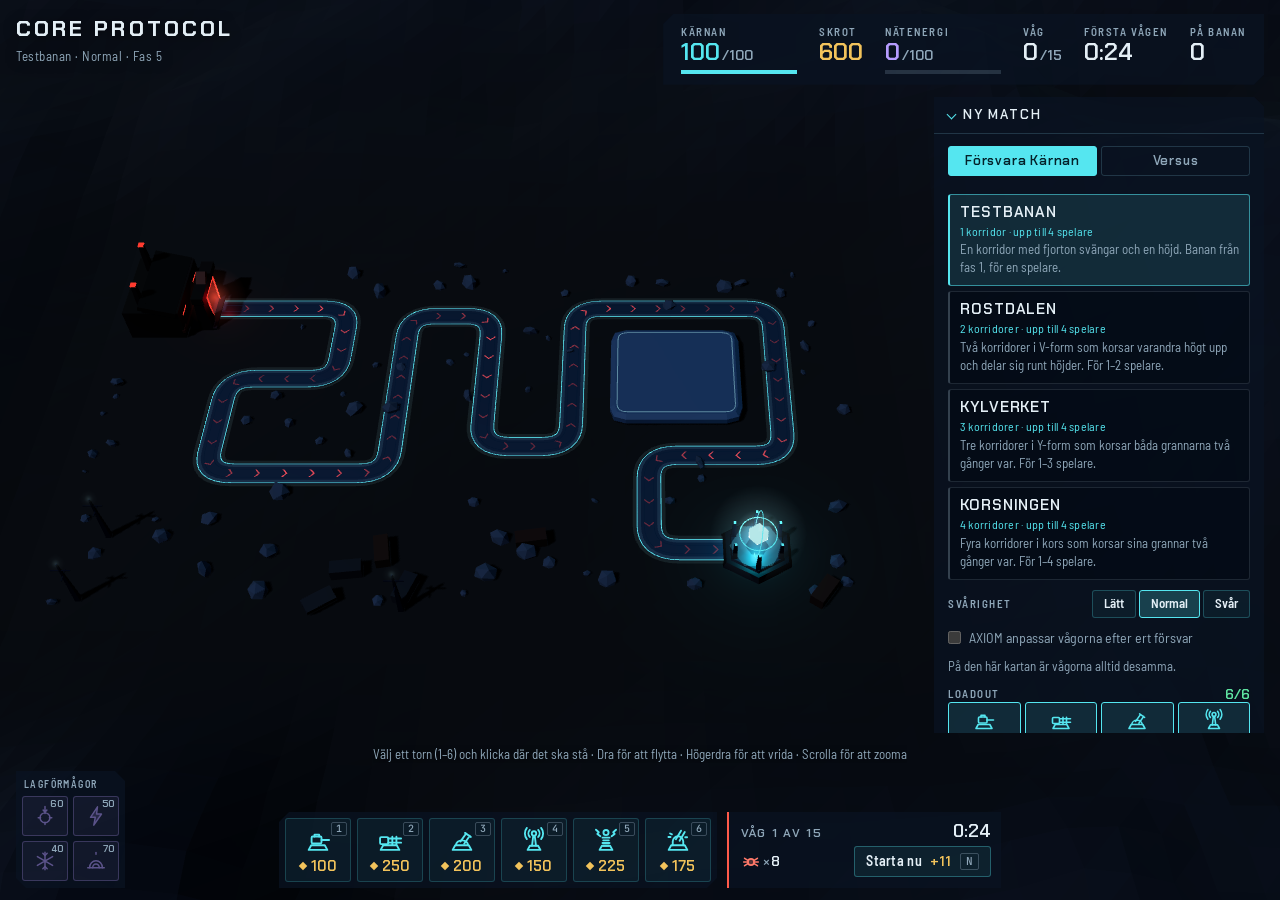
==== commit affff245: "Fas 5a: nya torn, specialiseringar och robotar Hackernod, Gravitationsbrunn, Skrotsmedja och Orbital" ====
--- a/core-protocol.html
+++ b/core-protocol.html
@@ -12,11 +12,11 @@
       rel="stylesheet"
       href="https://fonts.googleapis.com/css2?family=Barlow+Semi+Condensed:wght@400;500;600&family=Chakra+Petch:wght@500;600;700&family=JetBrains+Mono:wght@400;500&display=swap"
     />
-    <script type="module" crossorigin>var e=Object.defineProperty,t=(e,t,n)=>()=>{if(n)throw n[0];try{return e&&(t=e(e=0)),t}catch(e){throw n=[e],e}},n=(t,n)=>{let r={};for(var i in t)e(r,i,{get:t[i],enumerable:!0});return n||e(r,Symbol.toStringTag,{value:`Module`}),r};(function(){let e=document.createElement(`link`).relList;if(e&&e.supports&&e.supports(`modulepreload`))return;for(let e of document.querySelectorAll(`link[rel="modulepreload"]`))n(e);new MutationObserver(e=>{for(let t of e)if(t.type===`childList`)for(let e of t.addedNodes)e.tagName===`LINK`&&e.rel===`modulepreload`&&n(e)}).observe(document,{childList:!0,subtree:!0});function t(e){let t={};return e.integrity&&(t.integrity=e.integrity),e.referrerPolicy&&(t.referrerPolicy=e.referrerPolicy),t.credentials=e.crossOrigin===`use-credentials`?`include`:e.crossOrigin===`anonymous`?`omit`:`same-origin`,t}function n(e){if(e.ep)return;e.ep=!0;let n=t(e);fetch(e.href,n)}})();var r=1e3,i=1001,a=1002,o=1003,s=1004,c=1005,l=1006,u=1007,d=1008,f=1009,p=1010,m=1011,h=1012,g=1013,_=1014,v=1015,y=1016,b=1017,x=1018,S=1020,C=35902,w=35899,T=1021,E=1022,D=1023,O=1026,k=1027,A=1028,ee=1029,j=1030,te=1031,M=1033,ne=33776,N=33777,re=33778,ie=33779,ae=35840,oe=35841,se=35842,ce=35843,le=36196,P=37492,ue=37496,de=37488,fe=37489,pe=37490,me=37491,he=37808,ge=37809,_e=37810,ve=37811,ye=37812,be=37813,xe=37814,Se=37815,Ce=37816,we=37817,Te=37818,Ee=37819,De=37820,Oe=37821,ke=36492,Ae=36494,je=36495,Me=36283,Ne=36284,F=36285,Pe=36286,Fe=2300,Ie=2301,I=2302,Le=2303,Re=2400,ze=2401,Be=2402,Ve=3200,He=`srgb`,Ue=`srgb-linear`,We=`linear`,Ge=`srgb`,Ke=7680,qe=35044,Je=35048,Ye=2e3;function Xe(e){for(let t=e.length-1;t>=0;--t)if(e[t]>=65535)return!0;return!1}function Ze(e){return ArrayBuffer.isView(e)&&!(e instanceof DataView)}function Qe(e){return document.createElementNS(`http://www.w3.org/1999/xhtml`,e)}function $e(){let e=Qe(`canvas`);return e.style.display=`block`,e}var et={};function tt(...e){let t=`THREE.`+e.shift();console.log(t,...e)}function nt(e){let t=e[0];if(typeof t==`string`&&t.startsWith(`TSL:`)){let t=e[1];t&&t.isStackTrace?e[0]+=` `+t.getLocation():e[1]=`Stack trace not available. Enable "THREE.Node.captureStackTrace" to capture stack traces.`}return e}function L(...e){e=nt(e);let t=`THREE.`+e.shift();{let n=e[0];n&&n.isStackTrace?console.warn(n.getError(t)):console.warn(t,...e)}}function R(...e){e=nt(e);let t=`THREE.`+e.shift();{let n=e[0];n&&n.isStackTrace?console.error(n.getError(t)):console.error(t,...e)}}function rt(...e){let t=e.join(` `);t in et||(et[t]=!0,L(...e))}function it(e,t,n){return new Promise(function(r,i){function a(){switch(e.clientWaitSync(t,e.SYNC_FLUSH_COMMANDS_BIT,0)){case e.WAIT_FAILED:i();break;case e.TIMEOUT_EXPIRED:setTimeout(a,n);break;default:r()}}setTimeout(a,n)})}var at={0:1,2:6,4:7,3:5,1:0,6:2,7:4,5:3},ot=class{addEventListener(e,t){this._listeners===void 0&&(this._listeners={});let n=this._listeners;n[e]===void 0&&(n[e]=[]),n[e].indexOf(t)===-1&&n[e].push(t)}hasEventListener(e,t){let n=this._listeners;return n!==void 0&&n[e]!==void 0&&n[e].indexOf(t)!==-1}removeEventListener(e,t){let n=this._listeners;if(n===void 0)return;let r=n[e];if(r!==void 0){let e=r.indexOf(t);e!==-1&&r.splice(e,1)}}dispatchEvent(e){let t=this._listeners;if(t===void 0)return;let n=t[e.type];if(n!==void 0){e.target=this;let t=n.slice(0);for(let n=0,r=t.length;n<r;n++)t[n].call(this,e);e.target=null}}},st=`00.01.02.03.04.05.06.07.08.09.0a.0b.0c.0d.0e.0f.10.11.12.13.14.15.16.17.18.19.1a.1b.1c.1d.1e.1f.20.21.22.23.24.25.26.27.28.29.2a.2b.2c.2d.2e.2f.30.31.32.33.34.35.36.37.38.39.3a.3b.3c.3d.3e.3f.40.41.42.43.44.45.46.47.48.49.4a.4b.4c.4d.4e.4f.50.51.52.53.54.55.56.57.58.59.5a.5b.5c.5d.5e.5f.60.61.62.63.64.65.66.67.68.69.6a.6b.6c.6d.6e.6f.70.71.72.73.74.75.76.77.78.79.7a.7b.7c.7d.7e.7f.80.81.82.83.84.85.86.87.88.89.8a.8b.8c.8d.8e.8f.90.91.92.93.94.95.96.97.98.99.9a.9b.9c.9d.9e.9f.a0.a1.a2.a3.a4.a5.a6.a7.a8.a9.aa.ab.ac.ad.ae.af.b0.b1.b2.b3.b4.b5.b6.b7.b8.b9.ba.bb.bc.bd.be.bf.c0.c1.c2.c3.c4.c5.c6.c7.c8.c9.ca.cb.cc.cd.ce.cf.d0.d1.d2.d3.d4.d5.d6.d7.d8.d9.da.db.dc.dd.de.df.e0.e1.e2.e3.e4.e5.e6.e7.e8.e9.ea.eb.ec.ed.ee.ef.f0.f1.f2.f3.f4.f5.f6.f7.f8.f9.fa.fb.fc.fd.fe.ff`.split(`.`),ct=1234567,lt=Math.PI/180,ut=180/Math.PI;function dt(){let e=Math.random()*4294967295|0,t=Math.random()*4294967295|0,n=Math.random()*4294967295|0,r=Math.random()*4294967295|0;return(st[e&255]+st[e>>8&255]+st[e>>16&255]+st[e>>24&255]+`-`+st[t&255]+st[t>>8&255]+`-`+st[t>>16&15|64]+st[t>>24&255]+`-`+st[n&63|128]+st[n>>8&255]+`-`+st[n>>16&255]+st[n>>24&255]+st[r&255]+st[r>>8&255]+st[r>>16&255]+st[r>>24&255]).toLowerCase()}function ft(e,t,n){return Math.max(t,Math.min(n,e))}function pt(e,t){return(e%t+t)%t}function mt(e,t,n,r,i){return r+(e-t)*(i-r)/(n-t)}function ht(e,t,n){return e===t?0:(n-e)/(t-e)}function gt(e,t,n){return(1-n)*e+n*t}function _t(e,t,n,r){return gt(e,t,1-Math.exp(-n*r))}function vt(e,t=1){return t-Math.abs(pt(e,t*2)-t)}function yt(e,t,n){return e<=t?0:e>=n?1:(e=(e-t)/(n-t),e*e*(3-2*e))}function bt(e,t,n){return e<=t?0:e>=n?1:(e=(e-t)/(n-t),e*e*e*(e*(e*6-15)+10))}function xt(e,t){return e+Math.floor(Math.random()*(t-e+1))}function St(e,t){return e+Math.random()*(t-e)}function Ct(e){return e*(.5-Math.random())}function wt(e){e!==void 0&&(ct=e);let t=ct+=1831565813;return t=Math.imul(t^t>>>15,t|1),t^=t+Math.imul(t^t>>>7,t|61),((t^t>>>14)>>>0)/4294967296}function Tt(e){return e*lt}function Et(e){return e*ut}function Dt(e){return e>0&&Number.isInteger(e)&&2**Math.round(Math.log2(e))===e}function Ot(e){return 2**Math.ceil(Math.log(e)/Math.LN2)}function kt(e){return 2**Math.floor(Math.log(e)/Math.LN2)}function At(e,t,n,r,i){let a=Math.cos,o=Math.sin,s=a(n/2),c=o(n/2),l=a((t+r)/2),u=o((t+r)/2),d=a((t-r)/2),f=o((t-r)/2),p=a((r-t)/2),m=o((r-t)/2);switch(i){case`XYX`:e.set(s*u,c*d,c*f,s*l);break;case`YZY`:e.set(c*f,s*u,c*d,s*l);break;case`ZXZ`:e.set(c*d,c*f,s*u,s*l);break;case`XZX`:e.set(s*u,c*m,c*p,s*l);break;case`YXY`:e.set(c*p,s*u,c*m,s*l);break;case`ZYZ`:e.set(c*m,c*p,s*u,s*l);break;default:L(`MathUtils: .setQuaternionFromProperEuler() encountered an unknown order: `+i)}}function jt(e,t){switch(t.constructor){case Float32Array:return e;case Uint32Array:return e/4294967295;case Uint16Array:return e/65535;case Uint8Array:case Uint8ClampedArray:return e/255;case Int32Array:return Math.max(e/2147483647,-1);case Int16Array:return Math.max(e/32767,-1);case Int8Array:return Math.max(e/127,-1);default:throw Error(`THREE.MathUtils: Invalid component type.`)}}function Mt(e,t){switch(t.constructor){case Float32Array:return e;case Uint32Array:return Math.round(e*4294967295);case Uint16Array:return Math.round(e*65535);case Uint8Array:case Uint8ClampedArray:return Math.round(e*255);case Int32Array:return Math.round(e*2147483647);case Int16Array:return Math.round(e*32767);case Int8Array:return Math.round(e*127);default:throw Error(`THREE.MathUtils: Invalid component type.`)}}var Nt={DEG2RAD:lt,RAD2DEG:ut,generateUUID:dt,clamp:ft,euclideanModulo:pt,mapLinear:mt,inverseLerp:ht,lerp:gt,damp:_t,pingpong:vt,smoothstep:yt,smootherstep:bt,randInt:xt,randFloat:St,randFloatSpread:Ct,seededRandom:wt,degToRad:Tt,radToDeg:Et,isPowerOfTwo:Dt,ceilPowerOfTwo:Ot,floorPowerOfTwo:kt,setQuaternionFromProperEuler:At,normalize:Mt,denormalize:jt},z=class e{static{e.prototype.isVector2=!0}constructor(e=0,t=0){this.x=e,this.y=t}get width(){return this.x}set width(e){this.x=e}get height(){return this.y}set height(e){this.y=e}set(e,t){return this.x=e,this.y=t,this}setScalar(e){return this.x=e,this.y=e,this}setX(e){return this.x=e,this}setY(e){return this.y=e,this}setComponent(e,t){switch(e){case 0:this.x=t;break;case 1:this.y=t;break;default:throw Error(`THREE.Vector2: index is out of range: `+e)}return this}getComponent(e){switch(e){case 0:return this.x;case 1:return this.y;default:throw Error(`THREE.Vector2: index is out of range: `+e)}}clone(){return new this.constructor(this.x,this.y)}copy(e){return this.x=e.x,this.y=e.y,this}add(e){return this.x+=e.x,this.y+=e.y,this}addScalar(e){return this.x+=e,this.y+=e,this}addVectors(e,t){return this.x=e.x+t.x,this.y=e.y+t.y,this}addScaledVector(e,t){return this.x+=e.x*t,this.y+=e.y*t,this}sub(e){return this.x-=e.x,this.y-=e.y,this}subScalar(e){return this.x-=e,this.y-=e,this}subVectors(e,t){return this.x=e.x-t.x,this.y=e.y-t.y,this}multiply(e){return this.x*=e.x,this.y*=e.y,this}multiplyScalar(e){return this.x*=e,this.y*=e,this}divide(e){return this.x/=e.x,this.y/=e.y,this}divideScalar(e){return this.multiplyScalar(1/e)}applyMatrix3(e){let t=this.x,n=this.y,r=e.elements;return this.x=r[0]*t+r[3]*n+r[6],this.y=r[1]*t+r[4]*n+r[7],this}min(e){return this.x=Math.min(this.x,e.x),this.y=Math.min(this.y,e.y),this}max(e){return this.x=Math.max(this.x,e.x),this.y=Math.max(this.y,e.y),this}clamp(e,t){return this.x=ft(this.x,e.x,t.x),this.y=ft(this.y,e.y,t.y),this}clampScalar(e,t){return this.x=ft(this.x,e,t),this.y=ft(this.y,e,t),this}clampLength(e,t){let n=this.length();return this.divideScalar(n||1).multiplyScalar(ft(n,e,t))}floor(){return this.x=Math.floor(this.x),this.y=Math.floor(this.y),this}ceil(){return this.x=Math.ceil(this.x),this.y=Math.ceil(this.y),this}round(){return this.x=Math.round(this.x),this.y=Math.round(this.y),this}roundToZero(){return this.x=Math.trunc(this.x),this.y=Math.trunc(this.y),this}negate(){return this.x=-this.x,this.y=-this.y,this}dot(e){return this.x*e.x+this.y*e.y}cross(e){return this.x*e.y-this.y*e.x}lengthSq(){return this.x*this.x+this.y*this.y}length(){return Math.sqrt(this.x*this.x+this.y*this.y)}manhattanLength(){return Math.abs(this.x)+Math.abs(this.y)}normalize(){return this.divideScalar(this.length()||1)}angle(){return Math.atan2(-this.y,-this.x)+Math.PI}angleTo(e){let t=Math.sqrt(this.lengthSq()*e.lengthSq());if(t===0)return Math.PI/2;let n=this.dot(e)/t;return Math.acos(ft(n,-1,1))}distanceTo(e){return Math.sqrt(this.distanceToSquared(e))}distanceToSquared(e){let t=this.x-e.x,n=this.y-e.y;return t*t+n*n}manhattanDistanceTo(e){return Math.abs(this.x-e.x)+Math.abs(this.y-e.y)}setLength(e){return this.normalize().multiplyScalar(e)}lerp(e,t){return this.x+=(e.x-this.x)*t,this.y+=(e.y-this.y)*t,this}lerpVectors(e,t,n){return this.x=e.x+(t.x-e.x)*n,this.y=e.y+(t.y-e.y)*n,this}equals(e){return e.x===this.x&&e.y===this.y}fromArray(e,t=0){return this.x=e[t],this.y=e[t+1],this}toArray(e=[],t=0){return e[t]=this.x,e[t+1]=this.y,e}fromBufferAttribute(e,t){return this.x=e.getX(t),this.y=e.getY(t),this}rotateAround(e,t){let n=Math.cos(t),r=Math.sin(t),i=this.x-e.x,a=this.y-e.y;return this.x=i*n-a*r+e.x,this.y=i*r+a*n+e.y,this}random(){return this.x=Math.random(),this.y=Math.random(),this}*[Symbol.iterator](){yield this.x,yield this.y}},Pt=class{constructor(e=0,t=0,n=0,r=1){this.isQuaternion=!0,this._x=e,this._y=t,this._z=n,this._w=r}static slerpFlat(e,t,n,r,i,a,o){let s=n[r+0],c=n[r+1],l=n[r+2],u=n[r+3],d=i[a+0],f=i[a+1],p=i[a+2],m=i[a+3];if(u!==m||s!==d||c!==f||l!==p){let e=s*d+c*f+l*p+u*m;e<0&&(d=-d,f=-f,p=-p,m=-m,e=-e);let t=1-o;if(e<.9995){let n=Math.acos(e),r=Math.sin(n);t=Math.sin(t*n)/r,o=Math.sin(o*n)/r,s=s*t+d*o,c=c*t+f*o,l=l*t+p*o,u=u*t+m*o}else{s=s*t+d*o,c=c*t+f*o,l=l*t+p*o,u=u*t+m*o;let e=1/Math.sqrt(s*s+c*c+l*l+u*u);s*=e,c*=e,l*=e,u*=e}}e[t]=s,e[t+1]=c,e[t+2]=l,e[t+3]=u}static multiplyQuaternionsFlat(e,t,n,r,i,a){let o=n[r],s=n[r+1],c=n[r+2],l=n[r+3],u=i[a],d=i[a+1],f=i[a+2],p=i[a+3];return e[t]=o*p+l*u+s*f-c*d,e[t+1]=s*p+l*d+c*u-o*f,e[t+2]=c*p+l*f+o*d-s*u,e[t+3]=l*p-o*u-s*d-c*f,e}get x(){return this._x}set x(e){this._x=e,this._onChangeCallback()}get y(){return this._y}set y(e){this._y=e,this._onChangeCallback()}get z(){return this._z}set z(e){this._z=e,this._onChangeCallback()}get w(){return this._w}set w(e){this._w=e,this._onChangeCallback()}set(e,t,n,r){return this._x=e,this._y=t,this._z=n,this._w=r,this._onChangeCallback(),this}clone(){return new this.constructor(this._x,this._y,this._z,this._w)}copy(e){return this._x=e.x,this._y=e.y,this._z=e.z,this._w=e.w,this._onChangeCallback(),this}setFromEuler(e,t=!0){let n=e._x,r=e._y,i=e._z,a=e._order,o=Math.cos,s=Math.sin,c=o(n/2),l=o(r/2),u=o(i/2),d=s(n/2),f=s(r/2),p=s(i/2);switch(a){case`XYZ`:this._x=d*l*u+c*f*p,this._y=c*f*u-d*l*p,this._z=c*l*p+d*f*u,this._w=c*l*u-d*f*p;break;case`YXZ`:this._x=d*l*u+c*f*p,this._y=c*f*u-d*l*p,this._z=c*l*p-d*f*u,this._w=c*l*u+d*f*p;break;case`ZXY`:this._x=d*l*u-c*f*p,this._y=c*f*u+d*l*p,this._z=c*l*p+d*f*u,this._w=c*l*u-d*f*p;break;case`ZYX`:this._x=d*l*u-c*f*p,this._y=c*f*u+d*l*p,this._z=c*l*p-d*f*u,this._w=c*l*u+d*f*p;break;case`YZX`:this._x=d*l*u+c*f*p,this._y=c*f*u+d*l*p,this._z=c*l*p-d*f*u,this._w=c*l*u-d*f*p;break;case`XZY`:this._x=d*l*u-c*f*p,this._y=c*f*u-d*l*p,this._z=c*l*p+d*f*u,this._w=c*l*u+d*f*p;break;default:L(`Quaternion: .setFromEuler() encountered an unknown order: `+a)}return t===!0&&this._onChangeCallback(),this}setFromAxisAngle(e,t){let n=t/2,r=Math.sin(n);return this._x=e.x*r,this._y=e.y*r,this._z=e.z*r,this._w=Math.cos(n),this._onChangeCallback(),this}setFromRotationMatrix(e){let t=e.elements,n=t[0],r=t[4],i=t[8],a=t[1],o=t[5],s=t[9],c=t[2],l=t[6],u=t[10],d=n+o+u;if(d>0){let e=.5/Math.sqrt(d+1);this._w=.25/e,this._x=(l-s)*e,this._y=(i-c)*e,this._z=(a-r)*e}else if(n>o&&n>u){let e=2*Math.sqrt(1+n-o-u);this._w=(l-s)/e,this._x=.25*e,this._y=(r+a)/e,this._z=(i+c)/e}else if(o>u){let e=2*Math.sqrt(1+o-n-u);this._w=(i-c)/e,this._x=(r+a)/e,this._y=.25*e,this._z=(s+l)/e}else{let e=2*Math.sqrt(1+u-n-o);this._w=(a-r)/e,this._x=(i+c)/e,this._y=(s+l)/e,this._z=.25*e}return this._onChangeCallback(),this}setFromUnitVectors(e,t){let n=e.dot(t)+1;return n<1e-8?(n=0,Math.abs(e.x)>Math.abs(e.z)?(this._x=-e.y,this._y=e.x,this._z=0,this._w=n):(this._x=0,this._y=-e.z,this._z=e.y,this._w=n)):(this._x=e.y*t.z-e.z*t.y,this._y=e.z*t.x-e.x*t.z,this._z=e.x*t.y-e.y*t.x,this._w=n),this.normalize()}angleTo(e){return 2*Math.acos(Math.abs(ft(this.dot(e),-1,1)))}rotateTowards(e,t){let n=this.angleTo(e);if(n===0)return this;let r=Math.min(1,t/n);return this.slerp(e,r),this}identity(){return this.set(0,0,0,1)}invert(){return this.conjugate()}conjugate(){return this._x*=-1,this._y*=-1,this._z*=-1,this._onChangeCallback(),this}dot(e){return this._x*e._x+this._y*e._y+this._z*e._z+this._w*e._w}lengthSq(){return this._x*this._x+this._y*this._y+this._z*this._z+this._w*this._w}length(){return Math.sqrt(this._x*this._x+this._y*this._y+this._z*this._z+this._w*this._w)}normalize(){let e=this.length();return e===0?(this._x=0,this._y=0,this._z=0,this._w=1):(e=1/e,this._x*=e,this._y*=e,this._z*=e,this._w*=e),this._onChangeCallback(),this}multiply(e){return this.multiplyQuaternions(this,e)}premultiply(e){return this.multiplyQuaternions(e,this)}multiplyQuaternions(e,t){let n=e._x,r=e._y,i=e._z,a=e._w,o=t._x,s=t._y,c=t._z,l=t._w;return this._x=n*l+a*o+r*c-i*s,this._y=r*l+a*s+i*o-n*c,this._z=i*l+a*c+n*s-r*o,this._w=a*l-n*o-r*s-i*c,this._onChangeCallback(),this}slerp(e,t){let n=e._x,r=e._y,i=e._z,a=e._w,o=this.dot(e);o<0&&(n=-n,r=-r,i=-i,a=-a,o=-o);let s=1-t;if(o<.9995){let e=Math.acos(o),c=Math.sin(e);s=Math.sin(s*e)/c,t=Math.sin(t*e)/c,this._x=this._x*s+n*t,this._y=this._y*s+r*t,this._z=this._z*s+i*t,this._w=this._w*s+a*t,this._onChangeCallback()}else this._x=this._x*s+n*t,this._y=this._y*s+r*t,this._z=this._z*s+i*t,this._w=this._w*s+a*t,this.normalize();return this}slerpQuaternions(e,t,n){return this.copy(e).slerp(t,n)}random(){let e=2*Math.PI*Math.random(),t=2*Math.PI*Math.random(),n=Math.random(),r=Math.sqrt(1-n),i=Math.sqrt(n);return this.set(r*Math.sin(e),r*Math.cos(e),i*Math.sin(t),i*Math.cos(t))}equals(e){return e._x===this._x&&e._y===this._y&&e._z===this._z&&e._w===this._w}fromArray(e,t=0){return this._x=e[t],this._y=e[t+1],this._z=e[t+2],this._w=e[t+3],this._onChangeCallback(),this}toArray(e=[],t=0){return e[t]=this._x,e[t+1]=this._y,e[t+2]=this._z,e[t+3]=this._w,e}fromBufferAttribute(e,t){return this._x=e.getX(t),this._y=e.getY(t),this._z=e.getZ(t),this._w=e.getW(t),this._onChangeCallback(),this}toJSON(){return this.toArray()}_onChange(e){return this._onChangeCallback=e,this}_onChangeCallback(){}*[Symbol.iterator](){yield this._x,yield this._y,yield this._z,yield this._w}},B=class e{static{e.prototype.isVector3=!0}constructor(e=0,t=0,n=0){this.x=e,this.y=t,this.z=n}set(e,t,n){return n===void 0&&(n=this.z),this.x=e,this.y=t,this.z=n,this}setScalar(e){return this.x=e,this.y=e,this.z=e,this}setX(e){return this.x=e,this}setY(e){return this.y=e,this}setZ(e){return this.z=e,this}setComponent(e,t){switch(e){case 0:this.x=t;break;case 1:this.y=t;break;case 2:this.z=t;break;default:throw Error(`THREE.Vector3: index is out of range: `+e)}return this}getComponent(e){switch(e){case 0:return this.x;case 1:return this.y;case 2:return this.z;default:throw Error(`THREE.Vector3: index is out of range: `+e)}}clone(){return new this.constructor(this.x,this.y,this.z)}copy(e){return this.x=e.x,this.y=e.y,this.z=e.z,this}add(e){return this.x+=e.x,this.y+=e.y,this.z+=e.z,this}addScalar(e){return this.x+=e,this.y+=e,this.z+=e,this}addVectors(e,t){return this.x=e.x+t.x,this.y=e.y+t.y,this.z=e.z+t.z,this}addScaledVector(e,t){return this.x+=e.x*t,this.y+=e.y*t,this.z+=e.z*t,this}sub(e){return this.x-=e.x,this.y-=e.y,this.z-=e.z,this}subScalar(e){return this.x-=e,this.y-=e,this.z-=e,this}subVectors(e,t){return this.x=e.x-t.x,this.y=e.y-t.y,this.z=e.z-t.z,this}multiply(e){return this.x*=e.x,this.y*=e.y,this.z*=e.z,this}multiplyScalar(e){return this.x*=e,this.y*=e,this.z*=e,this}multiplyVectors(e,t){return this.x=e.x*t.x,this.y=e.y*t.y,this.z=e.z*t.z,this}applyEuler(e){return this.applyQuaternion(It.setFromEuler(e))}applyAxisAngle(e,t){return this.applyQuaternion(It.setFromAxisAngle(e,t))}applyMatrix3(e){let t=this.x,n=this.y,r=this.z,i=e.elements;return this.x=i[0]*t+i[3]*n+i[6]*r,this.y=i[1]*t+i[4]*n+i[7]*r,this.z=i[2]*t+i[5]*n+i[8]*r,this}applyNormalMatrix(e){return this.applyMatrix3(e).normalize()}applyMatrix4(e){let t=this.x,n=this.y,r=this.z,i=e.elements,a=1/(i[3]*t+i[7]*n+i[11]*r+i[15]);return this.x=(i[0]*t+i[4]*n+i[8]*r+i[12])*a,this.y=(i[1]*t+i[5]*n+i[9]*r+i[13])*a,this.z=(i[2]*t+i[6]*n+i[10]*r+i[14])*a,this}applyQuaternion(e){let t=this.x,n=this.y,r=this.z,i=e.x,a=e.y,o=e.z,s=e.w,c=2*(a*r-o*n),l=2*(o*t-i*r),u=2*(i*n-a*t);return this.x=t+s*c+a*u-o*l,this.y=n+s*l+o*c-i*u,this.z=r+s*u+i*l-a*c,this}project(e){return this.applyMatrix4(e.matrixWorldInverse).applyMatrix4(e.projectionMatrix)}unproject(e){return this.applyMatrix4(e.projectionMatrixInverse).applyMatrix4(e.matrixWorld)}transformDirection(e){let t=this.x,n=this.y,r=this.z,i=e.elements;return this.x=i[0]*t+i[4]*n+i[8]*r,this.y=i[1]*t+i[5]*n+i[9]*r,this.z=i[2]*t+i[6]*n+i[10]*r,this.normalize()}divide(e){return this.x/=e.x,this.y/=e.y,this.z/=e.z,this}divideScalar(e){return this.multiplyScalar(1/e)}min(e){return this.x=Math.min(this.x,e.x),this.y=Math.min(this.y,e.y),this.z=Math.min(this.z,e.z),this}max(e){return this.x=Math.max(this.x,e.x),this.y=Math.max(this.y,e.y),this.z=Math.max(this.z,e.z),this}clamp(e,t){return this.x=ft(this.x,e.x,t.x),this.y=ft(this.y,e.y,t.y),this.z=ft(this.z,e.z,t.z),this}clampScalar(e,t){return this.x=ft(this.x,e,t),this.y=ft(this.y,e,t),this.z=ft(this.z,e,t),this}clampLength(e,t){let n=this.length();return this.divideScalar(n||1).multiplyScalar(ft(n,e,t))}floor(){return this.x=Math.floor(this.x),this.y=Math.floor(this.y),this.z=Math.floor(this.z),this}ceil(){return this.x=Math.ceil(this.x),this.y=Math.ceil(this.y),this.z=Math.ceil(this.z),this}round(){return this.x=Math.round(this.x),this.y=Math.round(this.y),this.z=Math.round(this.z),this}roundToZero(){return this.x=Math.trunc(this.x),this.y=Math.trunc(this.y),this.z=Math.trunc(this.z),this}negate(){return this.x=-this.x,this.y=-this.y,this.z=-this.z,this}dot(e){return this.x*e.x+this.y*e.y+this.z*e.z}lengthSq(){return this.x*this.x+this.y*this.y+this.z*this.z}length(){return Math.sqrt(this.x*this.x+this.y*this.y+this.z*this.z)}manhattanLength(){return Math.abs(this.x)+Math.abs(this.y)+Math.abs(this.z)}normalize(){return this.divideScalar(this.length()||1)}setLength(e){return this.normalize().multiplyScalar(e)}lerp(e,t){return this.x+=(e.x-this.x)*t,this.y+=(e.y-this.y)*t,this.z+=(e.z-this.z)*t,this}lerpVectors(e,t,n){return this.x=e.x+(t.x-e.x)*n,this.y=e.y+(t.y-e.y)*n,this.z=e.z+(t.z-e.z)*n,this}cross(e){return this.crossVectors(this,e)}crossVectors(e,t){let n=e.x,r=e.y,i=e.z,a=t.x,o=t.y,s=t.z;return this.x=r*s-i*o,this.y=i*a-n*s,this.z=n*o-r*a,this}projectOnVector(e){let t=e.lengthSq();if(t===0)return this.set(0,0,0);let n=e.dot(this)/t;return this.copy(e).multiplyScalar(n)}projectOnPlane(e){return Ft.copy(this).projectOnVector(e),this.sub(Ft)}reflect(e){return this.sub(Ft.copy(e).multiplyScalar(2*this.dot(e)))}angleTo(e){let t=Math.sqrt(this.lengthSq()*e.lengthSq());if(t===0)return Math.PI/2;let n=this.dot(e)/t;return Math.acos(ft(n,-1,1))}distanceTo(e){return Math.sqrt(this.distanceToSquared(e))}distanceToSquared(e){let t=this.x-e.x,n=this.y-e.y,r=this.z-e.z;return t*t+n*n+r*r}manhattanDistanceTo(e){return Math.abs(this.x-e.x)+Math.abs(this.y-e.y)+Math.abs(this.z-e.z)}setFromSpherical(e){return this.setFromSphericalCoords(e.radius,e.phi,e.theta)}setFromSphericalCoords(e,t,n){let r=Math.sin(t)*e;return this.x=r*Math.sin(n),this.y=Math.cos(t)*e,this.z=r*Math.cos(n),this}setFromCylindrical(e){return this.setFromCylindricalCoords(e.radius,e.theta,e.y)}setFromCylindricalCoords(e,t,n){return this.x=e*Math.sin(t),this.y=n,this.z=e*Math.cos(t),this}setFromMatrixPosition(e){let t=e.elements;return this.x=t[12],this.y=t[13],this.z=t[14],this}setFromMatrixScale(e){let t=this.setFromMatrixColumn(e,0).length(),n=this.setFromMatrixColumn(e,1).length(),r=this.setFromMatrixColumn(e,2).length();return this.x=t,this.y=n,this.z=r,this}setFromMatrixColumn(e,t){return this.fromArray(e.elements,t*4)}setFromMatrix3Column(e,t){return this.fromArray(e.elements,t*3)}setFromEuler(e){return this.x=e._x,this.y=e._y,this.z=e._z,this}setFromColor(e){return this.x=e.r,this.y=e.g,this.z=e.b,this}equals(e){return e.x===this.x&&e.y===this.y&&e.z===this.z}fromArray(e,t=0){return this.x=e[t],this.y=e[t+1],this.z=e[t+2],this}toArray(e=[],t=0){return e[t]=this.x,e[t+1]=this.y,e[t+2]=this.z,e}fromBufferAttribute(e,t){return this.x=e.getX(t),this.y=e.getY(t),this.z=e.getZ(t),this}random(){return this.x=Math.random(),this.y=Math.random(),this.z=Math.random(),this}randomDirection(){let e=Math.random()*Math.PI*2,t=Math.random()*2-1,n=Math.sqrt(1-t*t);return this.x=n*Math.cos(e),this.y=t,this.z=n*Math.sin(e),this}*[Symbol.iterator](){yield this.x,yield this.y,yield this.z}},Ft=new B,It=new Pt,Lt=class e{static{e.prototype.isMatrix3=!0}constructor(e,t,n,r,i,a,o,s,c){this.elements=[1,0,0,0,1,0,0,0,1],e!==void 0&&this.set(e,t,n,r,i,a,o,s,c)}set(e,t,n,r,i,a,o,s,c){let l=this.elements;return l[0]=e,l[1]=r,l[2]=o,l[3]=t,l[4]=i,l[5]=s,l[6]=n,l[7]=a,l[8]=c,this}identity(){return this.set(1,0,0,0,1,0,0,0,1),this}copy(e){let t=this.elements,n=e.elements;return t[0]=n[0],t[1]=n[1],t[2]=n[2],t[3]=n[3],t[4]=n[4],t[5]=n[5],t[6]=n[6],t[7]=n[7],t[8]=n[8],this}extractBasis(e,t,n){return e.setFromMatrix3Column(this,0),t.setFromMatrix3Column(this,1),n.setFromMatrix3Column(this,2),this}setFromMatrix4(e){let t=e.elements;return this.set(t[0],t[4],t[8],t[1],t[5],t[9],t[2],t[6],t[10]),this}multiply(e){return this.multiplyMatrices(this,e)}premultiply(e){return this.multiplyMatrices(e,this)}multiplyMatrices(e,t){let n=e.elements,r=t.elements,i=this.elements,a=n[0],o=n[3],s=n[6],c=n[1],l=n[4],u=n[7],d=n[2],f=n[5],p=n[8],m=r[0],h=r[3],g=r[6],_=r[1],v=r[4],y=r[7],b=r[2],x=r[5],S=r[8];return i[0]=a*m+o*_+s*b,i[3]=a*h+o*v+s*x,i[6]=a*g+o*y+s*S,i[1]=c*m+l*_+u*b,i[4]=c*h+l*v+u*x,i[7]=c*g+l*y+u*S,i[2]=d*m+f*_+p*b,i[5]=d*h+f*v+p*x,i[8]=d*g+f*y+p*S,this}multiplyScalar(e){let t=this.elements;return t[0]*=e,t[3]*=e,t[6]*=e,t[1]*=e,t[4]*=e,t[7]*=e,t[2]*=e,t[5]*=e,t[8]*=e,this}determinant(){let e=this.elements,t=e[0],n=e[1],r=e[2],i=e[3],a=e[4],o=e[5],s=e[6],c=e[7],l=e[8];return t*a*l-t*o*c-n*i*l+n*o*s+r*i*c-r*a*s}invert(){let e=this.elements,t=e[0],n=e[1],r=e[2],i=e[3],a=e[4],o=e[5],s=e[6],c=e[7],l=e[8],u=l*a-o*c,d=o*s-l*i,f=c*i-a*s,p=t*u+n*d+r*f;if(p===0)return this.set(0,0,0,0,0,0,0,0,0);let m=1/p;return e[0]=u*m,e[1]=(r*c-l*n)*m,e[2]=(o*n-r*a)*m,e[3]=d*m,e[4]=(l*t-r*s)*m,e[5]=(r*i-o*t)*m,e[6]=f*m,e[7]=(n*s-c*t)*m,e[8]=(a*t-n*i)*m,this}transpose(){let e,t=this.elements;return e=t[1],t[1]=t[3],t[3]=e,e=t[2],t[2]=t[6],t[6]=e,e=t[5],t[5]=t[7],t[7]=e,this}getNormalMatrix(e){return this.setFromMatrix4(e).invert().transpose()}transposeIntoArray(e){let t=this.elements;return e[0]=t[0],e[1]=t[3],e[2]=t[6],e[3]=t[1],e[4]=t[4],e[5]=t[7],e[6]=t[2],e[7]=t[5],e[8]=t[8],this}setUvTransform(e,t,n,r,i,a,o){let s=Math.cos(i),c=Math.sin(i);return this.set(n*s,n*c,-n*(s*a+c*o)+a+e,-r*c,r*s,-r*(-c*a+s*o)+o+t,0,0,1),this}scale(e,t){return rt(`Matrix3: .scale() is deprecated. Use .makeScale() instead.`),this.premultiply(Rt.makeScale(e,t)),this}rotate(e){return rt(`Matrix3: .rotate() is deprecated. Use .makeRotation() instead.`),this.premultiply(Rt.makeRotation(-e)),this}translate(e,t){return rt(`Matrix3: .translate() is deprecated. Use .makeTranslation() instead.`),this.premultiply(Rt.makeTranslation(e,t)),this}makeTranslation(e,t){return e.isVector2?this.set(1,0,e.x,0,1,e.y,0,0,1):this.set(1,0,e,0,1,t,0,0,1),this}makeRotation(e){let t=Math.cos(e),n=Math.sin(e);return this.set(t,-n,0,n,t,0,0,0,1),this}makeScale(e,t){return this.set(e,0,0,0,t,0,0,0,1),this}equals(e){let t=this.elements,n=e.elements;for(let e=0;e<9;e++)if(t[e]!==n[e])return!1;return!0}fromArray(e,t=0){for(let n=0;n<9;n++)this.elements[n]=e[n+t];return this}toArray(e=[],t=0){let n=this.elements;return e[t]=n[0],e[t+1]=n[1],e[t+2]=n[2],e[t+3]=n[3],e[t+4]=n[4],e[t+5]=n[5],e[t+6]=n[6],e[t+7]=n[7],e[t+8]=n[8],e}clone(){return new this.constructor().fromArray(this.elements)}},Rt=new Lt,zt=new Lt().set(.4123908,.3575843,.1804808,.212639,.7151687,.0721923,.0193308,.1191948,.9505322),Bt=new Lt().set(3.2409699,-1.5373832,-.4986108,-.9692436,1.8759675,.0415551,.0556301,-.203977,1.0569715);function Vt(){let e={enabled:!0,workingColorSpace:Ue,spaces:{},convert:function(e,t,n){return this.enabled===!1||t===n||!t||!n||(this.spaces[t].transfer===`srgb`&&(e.r=Ut(e.r),e.g=Ut(e.g),e.b=Ut(e.b)),this.spaces[t].primaries!==this.spaces[n].primaries&&(e.applyMatrix3(this.spaces[t].toXYZ),e.applyMatrix3(this.spaces[n].fromXYZ)),this.spaces[n].transfer===`srgb`&&(e.r=Wt(e.r),e.g=Wt(e.g),e.b=Wt(e.b))),e},workingToColorSpace:function(e,t){return this.convert(e,this.workingColorSpace,t)},colorSpaceToWorking:function(e,t){return this.convert(e,t,this.workingColorSpace)},getPrimaries:function(e){return this.spaces[e].primaries},getTransfer:function(e){return e===``?We:this.spaces[e].transfer},getToneMappingMode:function(e){return this.spaces[e].outputColorSpaceConfig.toneMappingMode||`standard`},getLuminanceCoefficients:function(e,t=this.workingColorSpace){return e.fromArray(this.spaces[t].luminanceCoefficients)},define:function(e){Object.assign(this.spaces,e)},_getMatrix:function(e,t,n){return e.copy(this.spaces[t].toXYZ).multiply(this.spaces[n].fromXYZ)},_getDrawingBufferColorSpace:function(e){return this.spaces[e].outputColorSpaceConfig.drawingBufferColorSpace},_getUnpackColorSpace:function(e=this.workingColorSpace){return this.spaces[e].workingColorSpaceConfig.unpackColorSpace},fromWorkingColorSpace:function(t,n){return rt(`ColorManagement: .fromWorkingColorSpace() has been renamed to .workingToColorSpace().`),e.workingToColorSpace(t,n)},toWorkingColorSpace:function(t,n){return rt(`ColorManagement: .toWorkingColorSpace() has been renamed to .colorSpaceToWorking().`),e.colorSpaceToWorking(t,n)}},t=[.64,.33,.3,.6,.15,.06],n=[.2126,.7152,.0722],r=[.3127,.329];return e.define({[Ue]:{primaries:t,whitePoint:r,transfer:We,toXYZ:zt,fromXYZ:Bt,luminanceCoefficients:n,workingColorSpaceConfig:{unpackColorSpace:He},outputColorSpaceConfig:{drawingBufferColorSpace:He}},[He]:{primaries:t,whitePoint:r,transfer:Ge,toXYZ:zt,fromXYZ:Bt,luminanceCoefficients:n,outputColorSpaceConfig:{drawingBufferColorSpace:He}}}),e}var Ht=Vt();function Ut(e){return e<.04045?e*.0773993808:(e*.9478672986+.0521327014)**2.4}function Wt(e){return e<.0031308?e*12.92:1.055*e**.41666-.055}var Gt,Kt=class{static getDataURL(e,t=`image/png`){if(/^data:/i.test(e.src)||typeof HTMLCanvasElement>`u`)return e.src;let n;if(e instanceof HTMLCanvasElement)n=e;else{Gt===void 0&&(Gt=Qe(`canvas`)),Gt.width=e.width,Gt.height=e.height;let t=Gt.getContext(`2d`);e instanceof ImageData?t.putImageData(e,0,0):t.drawImage(e,0,0,e.width,e.height),n=Gt}return n.toDataURL(t)}static sRGBToLinear(e){if(typeof HTMLImageElement<`u`&&e instanceof HTMLImageElement||typeof HTMLCanvasElement<`u`&&e instanceof HTMLCanvasElement||typeof ImageBitmap<`u`&&e instanceof ImageBitmap){let t=Qe(`canvas`);t.width=e.width,t.height=e.height;let n=t.getContext(`2d`);n.drawImage(e,0,0,e.width,e.height);let r=n.getImageData(0,0,e.width,e.height),i=r.data;for(let e=0;e<i.length;e++)i[e]=Ut(i[e]/255)*255;return n.putImageData(r,0,0),t}if(e.data){let t=e.data.slice(0);for(let e=0;e<t.length;e++)t instanceof Uint8Array||t instanceof Uint8ClampedArray?t[e]=Math.floor(Ut(t[e]/255)*255):t[e]=Ut(t[e]);return{data:t,width:e.width,height:e.height}}return L(`ImageUtils.sRGBToLinear(): Unsupported image type. No color space conversion applied.`),e}},qt=0,Jt=class{constructor(e=null){this.isTextureSource=!0,Object.defineProperty(this,"id",{value:qt++}),this.uuid=dt(),this.data=e,this.dataReady=!0,this.version=0}getSize(e){let t=this.data;return typeof HTMLVideoElement<`u`&&t instanceof HTMLVideoElement?e.set(t.videoWidth,t.videoHeight,0):typeof VideoFrame<`u`&&t instanceof VideoFrame?e.set(t.displayWidth,t.displayHeight,0):t===null?e.set(0,0,0):e.set(t.width,t.height,t.depth||0),e}set needsUpdate(e){e===!0&&this.version++}toJSON(e){let t=e===void 0||typeof e==`string`;if(!t&&e.images[this.uuid]!==void 0)return e.images[this.uuid];let n={uuid:this.uuid,url:``},r=this.data;if(r!==null){let e;if(Array.isArray(r)){e=[];for(let t=0,n=r.length;t<n;t++)r[t].isDataTexture?e.push(Yt(r[t].image)):e.push(Yt(r[t]))}else e=Yt(r);n.url=e}return t||(e.images[this.uuid]=n),n}};function Yt(e){return typeof HTMLImageElement<`u`&&e instanceof HTMLImageElement||typeof HTMLCanvasElement<`u`&&e instanceof HTMLCanvasElement||typeof ImageBitmap<`u`&&e instanceof ImageBitmap?Kt.getDataURL(e):e.data?{data:Array.from(e.data),width:e.width,height:e.height,type:e.data.constructor.name}:(L(`Texture: Unable to serialize Texture.`),{})}var Xt=0,Zt=new B,Qt=class e extends ot{constructor(t=e.DEFAULT_IMAGE,n=e.DEFAULT_MAPPING,r=i,a=i,o=l,s=d,c=D,u=f,p=e.DEFAULT_ANISOTROPY,m=``){super(),this.isTexture=!0,Object.defineProperty(this,"id",{value:Xt++}),this.uuid=dt(),this.name=``,this.source=new Jt(t),this.mipmaps=[],this.mapping=n,this.channel=0,this.wrapS=r,this.wrapT=a,this.magFilter=o,this.minFilter=s,this.anisotropy=p,this.format=c,this.internalFormat=null,this.type=u,this.offset=new z(0,0),this.repeat=new z(1,1),this.center=new z(0,0),this.rotation=0,this.matrixAutoUpdate=!0,this.matrix=new Lt,this.generateMipmaps=!0,this.premultiplyAlpha=!1,this.flipY=!0,this.unpackAlignment=4,this.colorSpace=m,this.userData={},this.updateRanges=[],this.version=0,this.onUpdate=null,this.renderTarget=null,this.isRenderTargetTexture=!1,this.isArrayTexture=!!(t&&t.depth&&t.depth>1),this.pmremVersion=0,this.normalized=!1}get width(){return this.source.getSize(Zt).x}get height(){return this.source.getSize(Zt).y}get depth(){return this.source.getSize(Zt).z}get image(){return this.source.data}set image(e){this.source.data=e}updateMatrix(){this.matrix.setUvTransform(this.offset.x,this.offset.y,this.repeat.x,this.repeat.y,this.rotation,this.center.x,this.center.y)}addUpdateRange(e,t){this.updateRanges.push({start:e,count:t})}clearUpdateRanges(){this.updateRanges.length=0}clone(){return new this.constructor().copy(this)}copy(e){return this.name=e.name,this.source=e.source,this.mipmaps=e.mipmaps.slice(0),this.mapping=e.mapping,this.channel=e.channel,this.wrapS=e.wrapS,this.wrapT=e.wrapT,this.magFilter=e.magFilter,this.minFilter=e.minFilter,this.anisotropy=e.anisotropy,this.format=e.format,this.internalFormat=e.internalFormat,this.type=e.type,this.normalized=e.normalized,this.offset.copy(e.offset),this.repeat.copy(e.repeat),this.center.copy(e.center),this.rotation=e.rotation,this.matrixAutoUpdate=e.matrixAutoUpdate,this.matrix.copy(e.matrix),this.generateMipmaps=e.generateMipmaps,this.premultiplyAlpha=e.premultiplyAlpha,this.flipY=e.flipY,this.unpackAlignment=e.unpackAlignment,this.colorSpace=e.colorSpace,this.renderTarget=e.renderTarget,this.isRenderTargetTexture=e.isRenderTargetTexture,this.isArrayTexture=e.isArrayTexture,this.userData=JSON.parse(JSON.stringify(e.userData)),this.needsUpdate=!0,this}setValues(e){for(let t in e){let n=e[t];if(n===void 0){L(`Texture.setValues(): parameter '${t}' has value of undefined.`);continue}let r=this[t];r===void 0?L(`Texture.setValues(): property '${t}' does not exist.`):r&&n&&r.isVector2&&n.isVector2||r&&n&&r.isVector3&&n.isVector3||r&&n&&r.isMatrix3&&n.isMatrix3?r.copy(n):this[t]=n}}toJSON(e){let t=e===void 0||typeof e==`string`;if(!t&&e.textures[this.uuid]!==void 0)return e.textures[this.uuid];let n={metadata:{version:4.7,type:`Texture`,generator:`Texture.toJSON`},uuid:this.uuid,name:this.name,image:this.source.toJSON(e).uuid,mapping:this.mapping,channel:this.channel,repeat:[this.repeat.x,this.repeat.y],offset:[this.offset.x,this.offset.y],center:[this.center.x,this.center.y],rotation:this.rotation,wrap:[this.wrapS,this.wrapT],format:this.format,internalFormat:this.internalFormat,type:this.type,normalized:this.normalized,colorSpace:this.colorSpace,minFilter:this.minFilter,magFilter:this.magFilter,anisotropy:this.anisotropy,flipY:this.flipY,generateMipmaps:this.generateMipmaps,premultiplyAlpha:this.premultiplyAlpha,unpackAlignment:this.unpackAlignment};return Object.keys(this.userData).length>0&&(n.userData=this.userData),t||(e.textures[this.uuid]=n),n}dispose(){this.dispatchEvent({type:`dispose`})}transformUv(e){if(this.mapping!==300)return e;if(e.applyMatrix3(this.matrix),e.x<0||e.x>1)switch(this.wrapS){case r:e.x-=Math.floor(e.x);break;case i:e.x=e.x<0?0:1;break;case a:Math.abs(Math.floor(e.x)%2)===1?e.x=Math.ceil(e.x)-e.x:e.x-=Math.floor(e.x)}if(e.y<0||e.y>1)switch(this.wrapT){case r:e.y-=Math.floor(e.y);break;case i:e.y=e.y<0?0:1;break;case a:Math.abs(Math.floor(e.y)%2)===1?e.y=Math.ceil(e.y)-e.y:e.y-=Math.floor(e.y)}return this.flipY&&(e.y=1-e.y),e}set needsUpdate(e){e===!0&&(this.version++,this.source.needsUpdate=!0)}set needsPMREMUpdate(e){e===!0&&this.pmremVersion++}};Qt.DEFAULT_IMAGE=null,Qt.DEFAULT_MAPPING=300,Qt.DEFAULT_ANISOTROPY=1;var $t=class e{static{e.prototype.isVector4=!0}constructor(e=0,t=0,n=0,r=1){this.x=e,this.y=t,this.z=n,this.w=r}get width(){return this.z}set width(e){this.z=e}get height(){return this.w}set height(e){this.w=e}set(e,t,n,r){return this.x=e,this.y=t,this.z=n,this.w=r,this}setScalar(e){return this.x=e,this.y=e,this.z=e,this.w=e,this}setX(e){return this.x=e,this}setY(e){return this.y=e,this}setZ(e){return this.z=e,this}setW(e){return this.w=e,this}setComponent(e,t){switch(e){case 0:this.x=t;break;case 1:this.y=t;break;case 2:this.z=t;break;case 3:this.w=t;break;default:throw Error(`THREE.Vector4: index is out of range: `+e)}return this}getComponent(e){switch(e){case 0:return this.x;case 1:return this.y;case 2:return this.z;case 3:return this.w;default:throw Error(`THREE.Vector4: index is out of range: `+e)}}clone(){return new this.constructor(this.x,this.y,this.z,this.w)}copy(e){return this.x=e.x,this.y=e.y,this.z=e.z,this.w=e.w===void 0?1:e.w,this}add(e){return this.x+=e.x,this.y+=e.y,this.z+=e.z,this.w+=e.w,this}addScalar(e){return this.x+=e,this.y+=e,this.z+=e,this.w+=e,this}addVectors(e,t){return this.x=e.x+t.x,this.y=e.y+t.y,this.z=e.z+t.z,this.w=e.w+t.w,this}addScaledVector(e,t){return this.x+=e.x*t,this.y+=e.y*t,this.z+=e.z*t,this.w+=e.w*t,this}sub(e){return this.x-=e.x,this.y-=e.y,this.z-=e.z,this.w-=e.w,this}subScalar(e){return this.x-=e,this.y-=e,this.z-=e,this.w-=e,this}subVectors(e,t){return this.x=e.x-t.x,this.y=e.y-t.y,this.z=e.z-t.z,this.w=e.w-t.w,this}multiply(e){return this.x*=e.x,this.y*=e.y,this.z*=e.z,this.w*=e.w,this}multiplyScalar(e){return this.x*=e,this.y*=e,this.z*=e,this.w*=e,this}applyMatrix4(e){let t=this.x,n=this.y,r=this.z,i=this.w,a=e.elements;return this.x=a[0]*t+a[4]*n+a[8]*r+a[12]*i,this.y=a[1]*t+a[5]*n+a[9]*r+a[13]*i,this.z=a[2]*t+a[6]*n+a[10]*r+a[14]*i,this.w=a[3]*t+a[7]*n+a[11]*r+a[15]*i,this}divide(e){return this.x/=e.x,this.y/=e.y,this.z/=e.z,this.w/=e.w,this}divideScalar(e){return this.multiplyScalar(1/e)}setAxisAngleFromQuaternion(e){this.w=2*Math.acos(e.w);let t=Math.sqrt(1-e.w*e.w);return t<1e-4?(this.x=1,this.y=0,this.z=0):(this.x=e.x/t,this.y=e.y/t,this.z=e.z/t),this}setAxisAngleFromRotationMatrix(e){let t,n,r,i,a=.01,o=.1,s=e.elements,c=s[0],l=s[4],u=s[8],d=s[1],f=s[5],p=s[9],m=s[2],h=s[6],g=s[10];if(Math.abs(l-d)<a&&Math.abs(u-m)<a&&Math.abs(p-h)<a){if(Math.abs(l+d)<o&&Math.abs(u+m)<o&&Math.abs(p+h)<o&&Math.abs(c+f+g-3)<o)return this.set(1,0,0,0),this;t=Math.PI;let e=(c+1)/2,s=(f+1)/2,_=(g+1)/2,v=(l+d)/4,y=(u+m)/4,b=(p+h)/4;return e>s&&e>_?e<a?(n=0,r=.707106781,i=.707106781):(n=Math.sqrt(e),r=v/n,i=y/n):s>_?s<a?(n=.707106781,r=0,i=.707106781):(r=Math.sqrt(s),n=v/r,i=b/r):_<a?(n=.707106781,r=.707106781,i=0):(i=Math.sqrt(_),n=y/i,r=b/i),this.set(n,r,i,t),this}let _=Math.sqrt((h-p)*(h-p)+(u-m)*(u-m)+(d-l)*(d-l));return Math.abs(_)<.001&&(_=1),this.x=(h-p)/_,this.y=(u-m)/_,this.z=(d-l)/_,this.w=Math.acos((c+f+g-1)/2),this}setFromMatrixPosition(e){let t=e.elements;return this.x=t[12],this.y=t[13],this.z=t[14],this.w=t[15],this}min(e){return this.x=Math.min(this.x,e.x),this.y=Math.min(this.y,e.y),this.z=Math.min(this.z,e.z),this.w=Math.min(this.w,e.w),this}max(e){return this.x=Math.max(this.x,e.x),this.y=Math.max(this.y,e.y),this.z=Math.max(this.z,e.z),this.w=Math.max(this.w,e.w),this}clamp(e,t){return this.x=ft(this.x,e.x,t.x),this.y=ft(this.y,e.y,t.y),this.z=ft(this.z,e.z,t.z),this.w=ft(this.w,e.w,t.w),this}clampScalar(e,t){return this.x=ft(this.x,e,t),this.y=ft(this.y,e,t),this.z=ft(this.z,e,t),this.w=ft(this.w,e,t),this}clampLength(e,t){let n=this.length();return this.divideScalar(n||1).multiplyScalar(ft(n,e,t))}floor(){return this.x=Math.floor(this.x),this.y=Math.floor(this.y),this.z=Math.floor(this.z),this.w=Math.floor(this.w),this}ceil(){return this.x=Math.ceil(this.x),this.y=Math.ceil(this.y),this.z=Math.ceil(this.z),this.w=Math.ceil(this.w),this}round(){return this.x=Math.round(this.x),this.y=Math.round(this.y),this.z=Math.round(this.z),this.w=Math.round(this.w),this}roundToZero(){return this.x=Math.trunc(this.x),this.y=Math.trunc(this.y),this.z=Math.trunc(this.z),this.w=Math.trunc(this.w),this}negate(){return this.x=-this.x,this.y=-this.y,this.z=-this.z,this.w=-this.w,this}dot(e){return this.x*e.x+this.y*e.y+this.z*e.z+this.w*e.w}lengthSq(){return this.x*this.x+this.y*this.y+this.z*this.z+this.w*this.w}length(){return Math.sqrt(this.x*this.x+this.y*this.y+this.z*this.z+this.w*this.w)}manhattanLength(){return Math.abs(this.x)+Math.abs(this.y)+Math.abs(this.z)+Math.abs(this.w)}normalize(){return this.divideScalar(this.length()||1)}setLength(e){return this.normalize().multiplyScalar(e)}lerp(e,t){return this.x+=(e.x-this.x)*t,this.y+=(e.y-this.y)*t,this.z+=(e.z-this.z)*t,this.w+=(e.w-this.w)*t,this}lerpVectors(e,t,n){return this.x=e.x+(t.x-e.x)*n,this.y=e.y+(t.y-e.y)*n,this.z=e.z+(t.z-e.z)*n,this.w=e.w+(t.w-e.w)*n,this}equals(e){return e.x===this.x&&e.y===this.y&&e.z===this.z&&e.w===this.w}fromArray(e,t=0){return this.x=e[t],this.y=e[t+1],this.z=e[t+2],this.w=e[t+3],this}toArray(e=[],t=0){return e[t]=this.x,e[t+1]=this.y,e[t+2]=this.z,e[t+3]=this.w,e}fromBufferAttribute(e,t){return this.x=e.getX(t),this.y=e.getY(t),this.z=e.getZ(t),this.w=e.getW(t),this}random(){return this.x=Math.random(),this.y=Math.random(),this.z=Math.random(),this.w=Math.random(),this}*[Symbol.iterator](){yield this.x,yield this.y,yield this.z,yield this.w}},en=class extends ot{constructor(e=1,t=1,n={}){super(),n=Object.assign({generateMipmaps:!1,internalFormat:null,minFilter:l,depthBuffer:!0,stencilBuffer:!1,resolveColorBuffer:!0,resolveDepthBuffer:!0,resolveStencilBuffer:!0,storeMultisampledColorBuffer:!0,storeMultisampledDepthBuffer:!0,storeMultisampledStencilBuffer:!0,depthTexture:null,samples:0,count:1,depth:1,multiview:!1,useArrayDepthTexture:!1},n),this.isRenderTarget=!0,this.width=e,this.height=t,this.depth=n.depth,this.scissor=new $t(0,0,e,t),this.scissorTest=!1,this.viewport=new $t(0,0,e,t),this.textures=[];let r=new Qt({width:e,height:t,depth:n.depth}),i=n.count;for(let e=0;e<i;e++)this.textures[e]=r.clone(),this.textures[e].isRenderTargetTexture=!0,this.textures[e].renderTarget=this;this._setTextureOptions(n),this.depthBuffer=n.depthBuffer,this.stencilBuffer=n.stencilBuffer,this.resolveColorBuffer=n.resolveColorBuffer,this.resolveDepthBuffer=n.resolveDepthBuffer,this.resolveStencilBuffer=n.resolveStencilBuffer,this.storeMultisampledColorBuffer=n.storeMultisampledColorBuffer,this.storeMultisampledDepthBuffer=n.storeMultisampledDepthBuffer,this.storeMultisampledStencilBuffer=n.storeMultisampledStencilBuffer,this._depthTexture=null,this.depthTexture=n.depthTexture,this.samples=n.samples,this.multiview=n.multiview,this.useArrayDepthTexture=n.useArrayDepthTexture}_setTextureOptions(e={}){let t={minFilter:l,generateMipmaps:!1,flipY:!1,internalFormat:null};e.mapping!==void 0&&(t.mapping=e.mapping),e.wrapS!==void 0&&(t.wrapS=e.wrapS),e.wrapT!==void 0&&(t.wrapT=e.wrapT),e.wrapR!==void 0&&(t.wrapR=e.wrapR),e.magFilter!==void 0&&(t.magFilter=e.magFilter),e.minFilter!==void 0&&(t.minFilter=e.minFilter),e.format!==void 0&&(t.format=e.format),e.type!==void 0&&(t.type=e.type),e.anisotropy!==void 0&&(t.anisotropy=e.anisotropy),e.colorSpace!==void 0&&(t.colorSpace=e.colorSpace),e.flipY!==void 0&&(t.flipY=e.flipY),e.generateMipmaps!==void 0&&(t.generateMipmaps=e.generateMipmaps),e.internalFormat!==void 0&&(t.internalFormat=e.internalFormat);for(let e=0;e<this.textures.length;e++)this.textures[e].setValues(t)}get texture(){return this.textures[0]}set texture(e){this.textures[0]=e}set depthTexture(e){this._depthTexture!==null&&this._depthTexture.renderTarget===this&&(this._depthTexture.renderTarget=null),e!==null&&e.renderTarget===null&&(e.renderTarget=this),this._depthTexture=e}get depthTexture(){return this._depthTexture}setSize(e,t,n=1){if(this.width!==e||this.height!==t||this.depth!==n){this.width=e,this.height=t,this.depth=n;for(let r=0,i=this.textures.length;r<i;r++)this.textures[r].image.width=e,this.textures[r].image.height=t,this.textures[r].image.depth=n,this.textures[r].isData3DTexture!==!0&&(this.textures[r].isArrayTexture=this.textures[r].image.depth>1);this.dispose()}this.viewport.set(0,0,e,t),this.scissor.set(0,0,e,t)}clone(){return new this.constructor().copy(this)}copy(e){this.width=e.width,this.height=e.height,this.depth=e.depth,this.scissor.copy(e.scissor),this.scissorTest=e.scissorTest,this.viewport.copy(e.viewport),this.textures.length=0;for(let t=0,n=e.textures.length;t<n;t++){this.textures[t]=e.textures[t].clone(),this.textures[t].isRenderTargetTexture=!0,this.textures[t].renderTarget=this;let n=Object.assign({},e.textures[t].image);this.textures[t].source=new Jt(n)}if(this.depthBuffer=e.depthBuffer,this.stencilBuffer=e.stencilBuffer,this.resolveColorBuffer=e.resolveColorBuffer,this.resolveDepthBuffer=e.resolveDepthBuffer,this.resolveStencilBuffer=e.resolveStencilBuffer,this.storeMultisampledColorBuffer=e.storeMultisampledColorBuffer,this.storeMultisampledDepthBuffer=e.storeMultisampledDepthBuffer,this.storeMultisampledStencilBuffer=e.storeMultisampledStencilBuffer,e.depthTexture!==null){if(e.depthTexture.renderTarget===e){let t=e.depthTexture.clone();t.renderTarget=null,this.depthTexture=t}else this.depthTexture=e.depthTexture}return this.samples=e.samples,this.multiview=e.multiview,this.useArrayDepthTexture=e.useArrayDepthTexture,this}dispose(){this.dispatchEvent({type:`dispose`})}},tn=class extends en{constructor(e=1,t=1,n={}){super(e,t,n),this.isWebGLRenderTarget=!0}},nn=class extends Qt{constructor(e=null,t=1,n=1,r=1){super(null),this.isDataArrayTexture=!0,this.image={data:e,width:t,height:n,depth:r},this.magFilter=o,this.minFilter=o,this.wrapR=i,this.generateMipmaps=!1,this.flipY=!1,this.unpackAlignment=1,this.layerUpdates=new Set}copy(e){return super.copy(e),this.wrapR=e.wrapR,this}addLayerUpdate(e){this.layerUpdates.add(e)}clearLayerUpdates(){this.layerUpdates.clear()}},rn=class extends Qt{constructor(e=null,t=1,n=1,r=1){super(null),this.isData3DTexture=!0,this.image={data:e,width:t,height:n,depth:r},this.magFilter=o,this.minFilter=o,this.wrapR=i,this.generateMipmaps=!1,this.flipY=!1,this.unpackAlignment=1}copy(e){return super.copy(e),this.wrapR=e.wrapR,this}},an=class e{static{e.prototype.isMatrix4=!0}constructor(e,t,n,r,i,a,o,s,c,l,u,d,f,p,m,h){this.elements=[1,0,0,0,0,1,0,0,0,0,1,0,0,0,0,1],e!==void 0&&this.set(e,t,n,r,i,a,o,s,c,l,u,d,f,p,m,h)}set(e,t,n,r,i,a,o,s,c,l,u,d,f,p,m,h){let g=this.elements;return g[0]=e,g[4]=t,g[8]=n,g[12]=r,g[1]=i,g[5]=a,g[9]=o,g[13]=s,g[2]=c,g[6]=l,g[10]=u,g[14]=d,g[3]=f,g[7]=p,g[11]=m,g[15]=h,this}identity(){return this.set(1,0,0,0,0,1,0,0,0,0,1,0,0,0,0,1),this}clone(){return new e().fromArray(this.elements)}copy(e){let t=this.elements,n=e.elements;return t[0]=n[0],t[1]=n[1],t[2]=n[2],t[3]=n[3],t[4]=n[4],t[5]=n[5],t[6]=n[6],t[7]=n[7],t[8]=n[8],t[9]=n[9],t[10]=n[10],t[11]=n[11],t[12]=n[12],t[13]=n[13],t[14]=n[14],t[15]=n[15],this}copyPosition(e){let t=this.elements,n=e.elements;return t[12]=n[12],t[13]=n[13],t[14]=n[14],this}setFromMatrix3(e){let t=e.elements;return this.set(t[0],t[3],t[6],0,t[1],t[4],t[7],0,t[2],t[5],t[8],0,0,0,0,1),this}extractBasis(e,t,n){return this.determinantAffine()===0?(e.set(1,0,0),t.set(0,1,0),n.set(0,0,1),this):(e.setFromMatrixColumn(this,0),t.setFromMatrixColumn(this,1),n.setFromMatrixColumn(this,2),this)}makeBasis(e,t,n){return this.set(e.x,t.x,n.x,0,e.y,t.y,n.y,0,e.z,t.z,n.z,0,0,0,0,1),this}extractRotation(e){if(e.determinantAffine()===0)return this.identity();let t=this.elements,n=e.elements,r=1/on.setFromMatrixColumn(e,0).length(),i=1/on.setFromMatrixColumn(e,1).length(),a=1/on.setFromMatrixColumn(e,2).length();return t[0]=n[0]*r,t[1]=n[1]*r,t[2]=n[2]*r,t[3]=0,t[4]=n[4]*i,t[5]=n[5]*i,t[6]=n[6]*i,t[7]=0,t[8]=n[8]*a,t[9]=n[9]*a,t[10]=n[10]*a,t[11]=0,t[12]=0,t[13]=0,t[14]=0,t[15]=1,this}makeRotationFromEuler(e){let t=this.elements,n=e.x,r=e.y,i=e.z,a=Math.cos(n),o=Math.sin(n),s=Math.cos(r),c=Math.sin(r),l=Math.cos(i),u=Math.sin(i);if(e.order===`XYZ`){let e=a*l,n=a*u,r=o*l,i=o*u;t[0]=s*l,t[4]=-s*u,t[8]=c,t[1]=n+r*c,t[5]=e-i*c,t[9]=-o*s,t[2]=i-e*c,t[6]=r+n*c,t[10]=a*s}else if(e.order===`YXZ`){let e=s*l,n=s*u,r=c*l,i=c*u;t[0]=e+i*o,t[4]=r*o-n,t[8]=a*c,t[1]=a*u,t[5]=a*l,t[9]=-o,t[2]=n*o-r,t[6]=i+e*o,t[10]=a*s}else if(e.order===`ZXY`){let e=s*l,n=s*u,r=c*l,i=c*u;t[0]=e-i*o,t[4]=-a*u,t[8]=r+n*o,t[1]=n+r*o,t[5]=a*l,t[9]=i-e*o,t[2]=-a*c,t[6]=o,t[10]=a*s}else if(e.order===`ZYX`){let e=a*l,n=a*u,r=o*l,i=o*u;t[0]=s*l,t[4]=r*c-n,t[8]=e*c+i,t[1]=s*u,t[5]=i*c+e,t[9]=n*c-r,t[2]=-c,t[6]=o*s,t[10]=a*s}else if(e.order===`YZX`){let e=a*s,n=a*c,r=o*s,i=o*c;t[0]=s*l,t[4]=i-e*u,t[8]=r*u+n,t[1]=u,t[5]=a*l,t[9]=-o*l,t[2]=-c*l,t[6]=n*u+r,t[10]=e-i*u}else if(e.order===`XZY`){let e=a*s,n=a*c,r=o*s,i=o*c;t[0]=s*l,t[4]=-u,t[8]=c*l,t[1]=e*u+i,t[5]=a*l,t[9]=n*u-r,t[2]=r*u-n,t[6]=o*l,t[10]=i*u+e}return t[3]=0,t[7]=0,t[11]=0,t[12]=0,t[13]=0,t[14]=0,t[15]=1,this}makeRotationFromQuaternion(e){return this.compose(cn,e,ln)}lookAt(e,t,n){let r=this.elements;return fn.subVectors(e,t),fn.lengthSq()===0&&(fn.z=1),fn.normalize(),un.crossVectors(n,fn),un.lengthSq()===0&&(Math.abs(n.z)===1?fn.x+=1e-4:fn.z+=1e-4,fn.normalize(),un.crossVectors(n,fn)),un.normalize(),dn.crossVectors(fn,un),r[0]=un.x,r[4]=dn.x,r[8]=fn.x,r[1]=un.y,r[5]=dn.y,r[9]=fn.y,r[2]=un.z,r[6]=dn.z,r[10]=fn.z,this}multiply(e){return this.multiplyMatrices(this,e)}premultiply(e){return this.multiplyMatrices(e,this)}multiplyMatrices(e,t){let n=e.elements,r=t.elements,i=this.elements,a=n[0],o=n[4],s=n[8],c=n[12],l=n[1],u=n[5],d=n[9],f=n[13],p=n[2],m=n[6],h=n[10],g=n[14],_=n[3],v=n[7],y=n[11],b=n[15],x=r[0],S=r[4],C=r[8],w=r[12],T=r[1],E=r[5],D=r[9],O=r[13],k=r[2],A=r[6],ee=r[10],j=r[14],te=r[3],M=r[7],ne=r[11],N=r[15];return i[0]=a*x+o*T+s*k+c*te,i[4]=a*S+o*E+s*A+c*M,i[8]=a*C+o*D+s*ee+c*ne,i[12]=a*w+o*O+s*j+c*N,i[1]=l*x+u*T+d*k+f*te,i[5]=l*S+u*E+d*A+f*M,i[9]=l*C+u*D+d*ee+f*ne,i[13]=l*w+u*O+d*j+f*N,i[2]=p*x+m*T+h*k+g*te,i[6]=p*S+m*E+h*A+g*M,i[10]=p*C+m*D+h*ee+g*ne,i[14]=p*w+m*O+h*j+g*N,i[3]=_*x+v*T+y*k+b*te,i[7]=_*S+v*E+y*A+b*M,i[11]=_*C+v*D+y*ee+b*ne,i[15]=_*w+v*O+y*j+b*N,this}multiplyScalar(e){let t=this.elements;return t[0]*=e,t[4]*=e,t[8]*=e,t[12]*=e,t[1]*=e,t[5]*=e,t[9]*=e,t[13]*=e,t[2]*=e,t[6]*=e,t[10]*=e,t[14]*=e,t[3]*=e,t[7]*=e,t[11]*=e,t[15]*=e,this}determinant(){let e=this.elements,t=e[0],n=e[4],r=e[8],i=e[12],a=e[1],o=e[5],s=e[9],c=e[13],l=e[2],u=e[6],d=e[10],f=e[14],p=e[3],m=e[7],h=e[11],g=e[15],_=s*f-c*d,v=o*f-c*u,y=o*d-s*u,b=a*f-c*l,x=a*d-s*l,S=a*u-o*l;return t*(m*_-h*v+g*y)-n*(p*_-h*b+g*x)+r*(p*v-m*b+g*S)-i*(p*y-m*x+h*S)}determinantAffine(){let e=this.elements,t=e[0],n=e[4],r=e[8],i=e[1],a=e[5],o=e[9],s=e[2],c=e[6],l=e[10];return t*(a*l-o*c)-n*(i*l-o*s)+r*(i*c-a*s)}transpose(){let e=this.elements,t;return t=e[1],e[1]=e[4],e[4]=t,t=e[2],e[2]=e[8],e[8]=t,t=e[6],e[6]=e[9],e[9]=t,t=e[3],e[3]=e[12],e[12]=t,t=e[7],e[7]=e[13],e[13]=t,t=e[11],e[11]=e[14],e[14]=t,this}setPosition(e,t,n){let r=this.elements;return e.isVector3?(r[12]=e.x,r[13]=e.y,r[14]=e.z):(r[12]=e,r[13]=t,r[14]=n),this}invert(){let e=this.elements,t=e[0],n=e[1],r=e[2],i=e[3],a=e[4],o=e[5],s=e[6],c=e[7],l=e[8],u=e[9],d=e[10],f=e[11],p=e[12],m=e[13],h=e[14],g=e[15],_=t*o-n*a,v=t*s-r*a,y=t*c-i*a,b=n*s-r*o,x=n*c-i*o,S=r*c-i*s,C=l*m-u*p,w=l*h-d*p,T=l*g-f*p,E=u*h-d*m,D=u*g-f*m,O=d*g-f*h,k=_*O-v*D+y*E+b*T-x*w+S*C;if(k===0)return this.set(0,0,0,0,0,0,0,0,0,0,0,0,0,0,0,0);let A=1/k;return e[0]=(o*O-s*D+c*E)*A,e[1]=(r*D-n*O-i*E)*A,e[2]=(m*S-h*x+g*b)*A,e[3]=(d*x-u*S-f*b)*A,e[4]=(s*T-a*O-c*w)*A,e[5]=(t*O-r*T+i*w)*A,e[6]=(h*y-p*S-g*v)*A,e[7]=(l*S-d*y+f*v)*A,e[8]=(a*D-o*T+c*C)*A,e[9]=(n*T-t*D-i*C)*A,e[10]=(p*x-m*y+g*_)*A,e[11]=(u*y-l*x-f*_)*A,e[12]=(o*w-a*E-s*C)*A,e[13]=(t*E-n*w+r*C)*A,e[14]=(m*v-p*b-h*_)*A,e[15]=(l*b-u*v+d*_)*A,this}scale(e){let t=this.elements,n=e.x,r=e.y,i=e.z;return t[0]*=n,t[4]*=r,t[8]*=i,t[1]*=n,t[5]*=r,t[9]*=i,t[2]*=n,t[6]*=r,t[10]*=i,t[3]*=n,t[7]*=r,t[11]*=i,this}getMaxScaleOnAxis(){let e=this.elements,t=e[0]*e[0]+e[1]*e[1]+e[2]*e[2],n=e[4]*e[4]+e[5]*e[5]+e[6]*e[6],r=e[8]*e[8]+e[9]*e[9]+e[10]*e[10];return Math.sqrt(Math.max(t,n,r))}makeTranslation(e,t,n){return e.isVector3?this.set(1,0,0,e.x,0,1,0,e.y,0,0,1,e.z,0,0,0,1):this.set(1,0,0,e,0,1,0,t,0,0,1,n,0,0,0,1),this}makeRotationX(e){let t=Math.cos(e),n=Math.sin(e);return this.set(1,0,0,0,0,t,-n,0,0,n,t,0,0,0,0,1),this}makeRotationY(e){let t=Math.cos(e),n=Math.sin(e);return this.set(t,0,n,0,0,1,0,0,-n,0,t,0,0,0,0,1),this}makeRotationZ(e){let t=Math.cos(e),n=Math.sin(e);return this.set(t,-n,0,0,n,t,0,0,0,0,1,0,0,0,0,1),this}makeRotationAxis(e,t){let n=Math.cos(t),r=Math.sin(t),i=1-n,a=e.x,o=e.y,s=e.z,c=i*a,l=i*o;return this.set(c*a+n,c*o-r*s,c*s+r*o,0,c*o+r*s,l*o+n,l*s-r*a,0,c*s-r*o,l*s+r*a,i*s*s+n,0,0,0,0,1),this}makeScale(e,t,n){return this.set(e,0,0,0,0,t,0,0,0,0,n,0,0,0,0,1),this}makeShear(e,t,n,r,i,a){return this.set(1,n,i,0,e,1,a,0,t,r,1,0,0,0,0,1),this}compose(e,t,n){let r=this.elements,i=t._x,a=t._y,o=t._z,s=t._w,c=i+i,l=a+a,u=o+o,d=i*c,f=i*l,p=i*u,m=a*l,h=a*u,g=o*u,_=s*c,v=s*l,y=s*u,b=n.x,x=n.y,S=n.z;return r[0]=(1-(m+g))*b,r[1]=(f+y)*b,r[2]=(p-v)*b,r[3]=0,r[4]=(f-y)*x,r[5]=(1-(d+g))*x,r[6]=(h+_)*x,r[7]=0,r[8]=(p+v)*S,r[9]=(h-_)*S,r[10]=(1-(d+m))*S,r[11]=0,r[12]=e.x,r[13]=e.y,r[14]=e.z,r[15]=1,this}decompose(e,t,n){let r=this.elements;e.x=r[12],e.y=r[13],e.z=r[14];let i=this.determinantAffine();if(i===0)return n.set(1,1,1),t.identity(),this;let a=on.set(r[0],r[1],r[2]).length(),o=on.set(r[4],r[5],r[6]).length(),s=on.set(r[8],r[9],r[10]).length();i<0&&(a=-a),sn.copy(this);let c=1/a,l=1/o,u=1/s;return sn.elements[0]*=c,sn.elements[1]*=c,sn.elements[2]*=c,sn.elements[4]*=l,sn.elements[5]*=l,sn.elements[6]*=l,sn.elements[8]*=u,sn.elements[9]*=u,sn.elements[10]*=u,t.setFromRotationMatrix(sn),n.x=a,n.y=o,n.z=s,this}makePerspective(e,t,n,r,i,a,o=Ye,s=!1){let c=this.elements,l=2*i/(t-e),u=2*i/(n-r),d=(t+e)/(t-e),f=(n+r)/(n-r),p,m;if(s)p=i/(a-i),m=a*i/(a-i);else if(o===2e3)p=-(a+i)/(a-i),m=-2*a*i/(a-i);else if(o===2001)p=-a/(a-i),m=-a*i/(a-i);else throw Error(`THREE.Matrix4.makePerspective(): Invalid coordinate system: `+o);return c[0]=l,c[4]=0,c[8]=d,c[12]=0,c[1]=0,c[5]=u,c[9]=f,c[13]=0,c[2]=0,c[6]=0,c[10]=p,c[14]=m,c[3]=0,c[7]=0,c[11]=-1,c[15]=0,this}makeOrthographic(e,t,n,r,i,a,o=Ye,s=!1){let c=this.elements,l=2/(t-e),u=2/(n-r),d=-(t+e)/(t-e),f=-(n+r)/(n-r),p,m;if(s)p=1/(a-i),m=a/(a-i);else if(o===2e3)p=-2/(a-i),m=-(a+i)/(a-i);else if(o===2001)p=-1/(a-i),m=-i/(a-i);else throw Error(`THREE.Matrix4.makeOrthographic(): Invalid coordinate system: `+o);return c[0]=l,c[4]=0,c[8]=0,c[12]=d,c[1]=0,c[5]=u,c[9]=0,c[13]=f,c[2]=0,c[6]=0,c[10]=p,c[14]=m,c[3]=0,c[7]=0,c[11]=0,c[15]=1,this}equals(e){let t=this.elements,n=e.elements;for(let e=0;e<16;e++)if(t[e]!==n[e])return!1;return!0}fromArray(e,t=0){for(let n=0;n<16;n++)this.elements[n]=e[n+t];return this}toArray(e=[],t=0){let n=this.elements;return e[t]=n[0],e[t+1]=n[1],e[t+2]=n[2],e[t+3]=n[3],e[t+4]=n[4],e[t+5]=n[5],e[t+6]=n[6],e[t+7]=n[7],e[t+8]=n[8],e[t+9]=n[9],e[t+10]=n[10],e[t+11]=n[11],e[t+12]=n[12],e[t+13]=n[13],e[t+14]=n[14],e[t+15]=n[15],e}},on=new B,sn=new an,cn=new B(0,0,0),ln=new B(1,1,1),un=new B,dn=new B,fn=new B,pn=new an,mn=new Pt,hn=class e{constructor(t=0,n=0,r=0,i=e.DEFAULT_ORDER){this.isEuler=!0,this._x=t,this._y=n,this._z=r,this._order=i}get x(){return this._x}set x(e){this._x=e,this._onChangeCallback()}get y(){return this._y}set y(e){this._y=e,this._onChangeCallback()}get z(){return this._z}set z(e){this._z=e,this._onChangeCallback()}get order(){return this._order}set order(e){this._order=e,this._onChangeCallback()}set(e,t,n,r=this._order){return this._x=e,this._y=t,this._z=n,this._order=r,this._onChangeCallback(),this}clone(){return new this.constructor(this._x,this._y,this._z,this._order)}copy(e){return this._x=e._x,this._y=e._y,this._z=e._z,this._order=e._order,this._onChangeCallback(),this}setFromRotationMatrix(e,t=this._order,n=!0){let r=e.elements,i=r[0],a=r[4],o=r[8],s=r[1],c=r[5],l=r[9],u=r[2],d=r[6],f=r[10];switch(t){case`XYZ`:this._y=Math.asin(ft(o,-1,1)),Math.abs(o)<.9999999?(this._x=Math.atan2(-l,f),this._z=Math.atan2(-a,i)):(this._x=Math.atan2(d,c),this._z=0);break;case`YXZ`:this._x=Math.asin(-ft(l,-1,1)),Math.abs(l)<.9999999?(this._y=Math.atan2(o,f),this._z=Math.atan2(s,c)):(this._y=Math.atan2(-u,i),this._z=0);break;case`ZXY`:this._x=Math.asin(ft(d,-1,1)),Math.abs(d)<.9999999?(this._y=Math.atan2(-u,f),this._z=Math.atan2(-a,c)):(this._y=0,this._z=Math.atan2(s,i));break;case`ZYX`:this._y=Math.asin(-ft(u,-1,1)),Math.abs(u)<.9999999?(this._x=Math.atan2(d,f),this._z=Math.atan2(s,i)):(this._x=0,this._z=Math.atan2(-a,c));break;case`YZX`:this._z=Math.asin(ft(s,-1,1)),Math.abs(s)<.9999999?(this._x=Math.atan2(-l,c),this._y=Math.atan2(-u,i)):(this._x=0,this._y=Math.atan2(o,f));break;case`XZY`:this._z=Math.asin(-ft(a,-1,1)),Math.abs(a)<.9999999?(this._x=Math.atan2(d,c),this._y=Math.atan2(o,i)):(this._x=Math.atan2(-l,f),this._y=0);break;default:L(`Euler: .setFromRotationMatrix() encountered an unknown order: `+t)}return this._order=t,n===!0&&this._onChangeCallback(),this}setFromQuaternion(e,t,n){return pn.makeRotationFromQuaternion(e),this.setFromRotationMatrix(pn,t,n)}setFromVector3(e,t=this._order){return this.set(e.x,e.y,e.z,t)}reorder(e){return mn.setFromEuler(this),this.setFromQuaternion(mn,e)}equals(e){return e._x===this._x&&e._y===this._y&&e._z===this._z&&e._order===this._order}fromArray(e){return this._x=e[0],this._y=e[1],this._z=e[2],e[3]!==void 0&&(this._order=e[3]),this._onChangeCallback(),this}toArray(e=[],t=0){return e[t]=this._x,e[t+1]=this._y,e[t+2]=this._z,e[t+3]=this._order,e}_onChange(e){return this._onChangeCallback=e,this}_onChangeCallback(){}*[Symbol.iterator](){yield this._x,yield this._y,yield this._z,yield this._order}};hn.DEFAULT_ORDER=`XYZ`;var gn=class{constructor(){this.mask=1}set(e){this.mask=1<<e>>>0}enable(e){this.mask|=1<<e}enableAll(){this.mask=-1}toggle(e){this.mask^=1<<e}disable(e){this.mask&=~(1<<e)}disableAll(){this.mask=0}test(e){return(this.mask&e.mask)!==0}isEnabled(e){return!!(this.mask&1<<e)}},_n=0,vn=new B,yn=new Pt,bn=new an,xn=new B,Sn=new B,Cn=new B,wn=new Pt,Tn=new B(1,0,0),En=new B(0,1,0),Dn=new B(0,0,1),On={type:`added`},kn={type:`removed`},An={type:`childadded`,child:null},jn={type:`childremoved`,child:null},Mn=class e extends ot{constructor(){super(),this.isObject3D=!0,Object.defineProperty(this,"id",{value:_n++}),this.uuid=dt(),this.name=``,this.type=`Object3D`,this.parent=null,this.children=[],this.up=e.DEFAULT_UP.clone();let t=new B,n=new hn,r=new Pt,i=new B(1,1,1);function a(){r.setFromEuler(n,!1)}function o(){n.setFromQuaternion(r,void 0,!1)}n._onChange(a),r._onChange(o),Object.defineProperties(this,{position:{configurable:!0,enumerable:!0,value:t},rotation:{configurable:!0,enumerable:!0,value:n},quaternion:{configurable:!0,enumerable:!0,value:r},scale:{configurable:!0,enumerable:!0,value:i},modelViewMatrix:{value:new an},normalMatrix:{value:new Lt}}),this.matrix=new an,this.matrixWorld=new an,this.matrixAutoUpdate=e.DEFAULT_MATRIX_AUTO_UPDATE,this.matrixWorldAutoUpdate=e.DEFAULT_MATRIX_WORLD_AUTO_UPDATE,this.matrixWorldNeedsUpdate=!1,this.layers=new gn,this.visible=!0,this.castShadow=!1,this.receiveShadow=!1,this.frustumCulled=!0,this.renderOrder=0,this.animations=[],this.customDepthMaterial=void 0,this.customDistanceMaterial=void 0,this.static=!1,this.userData